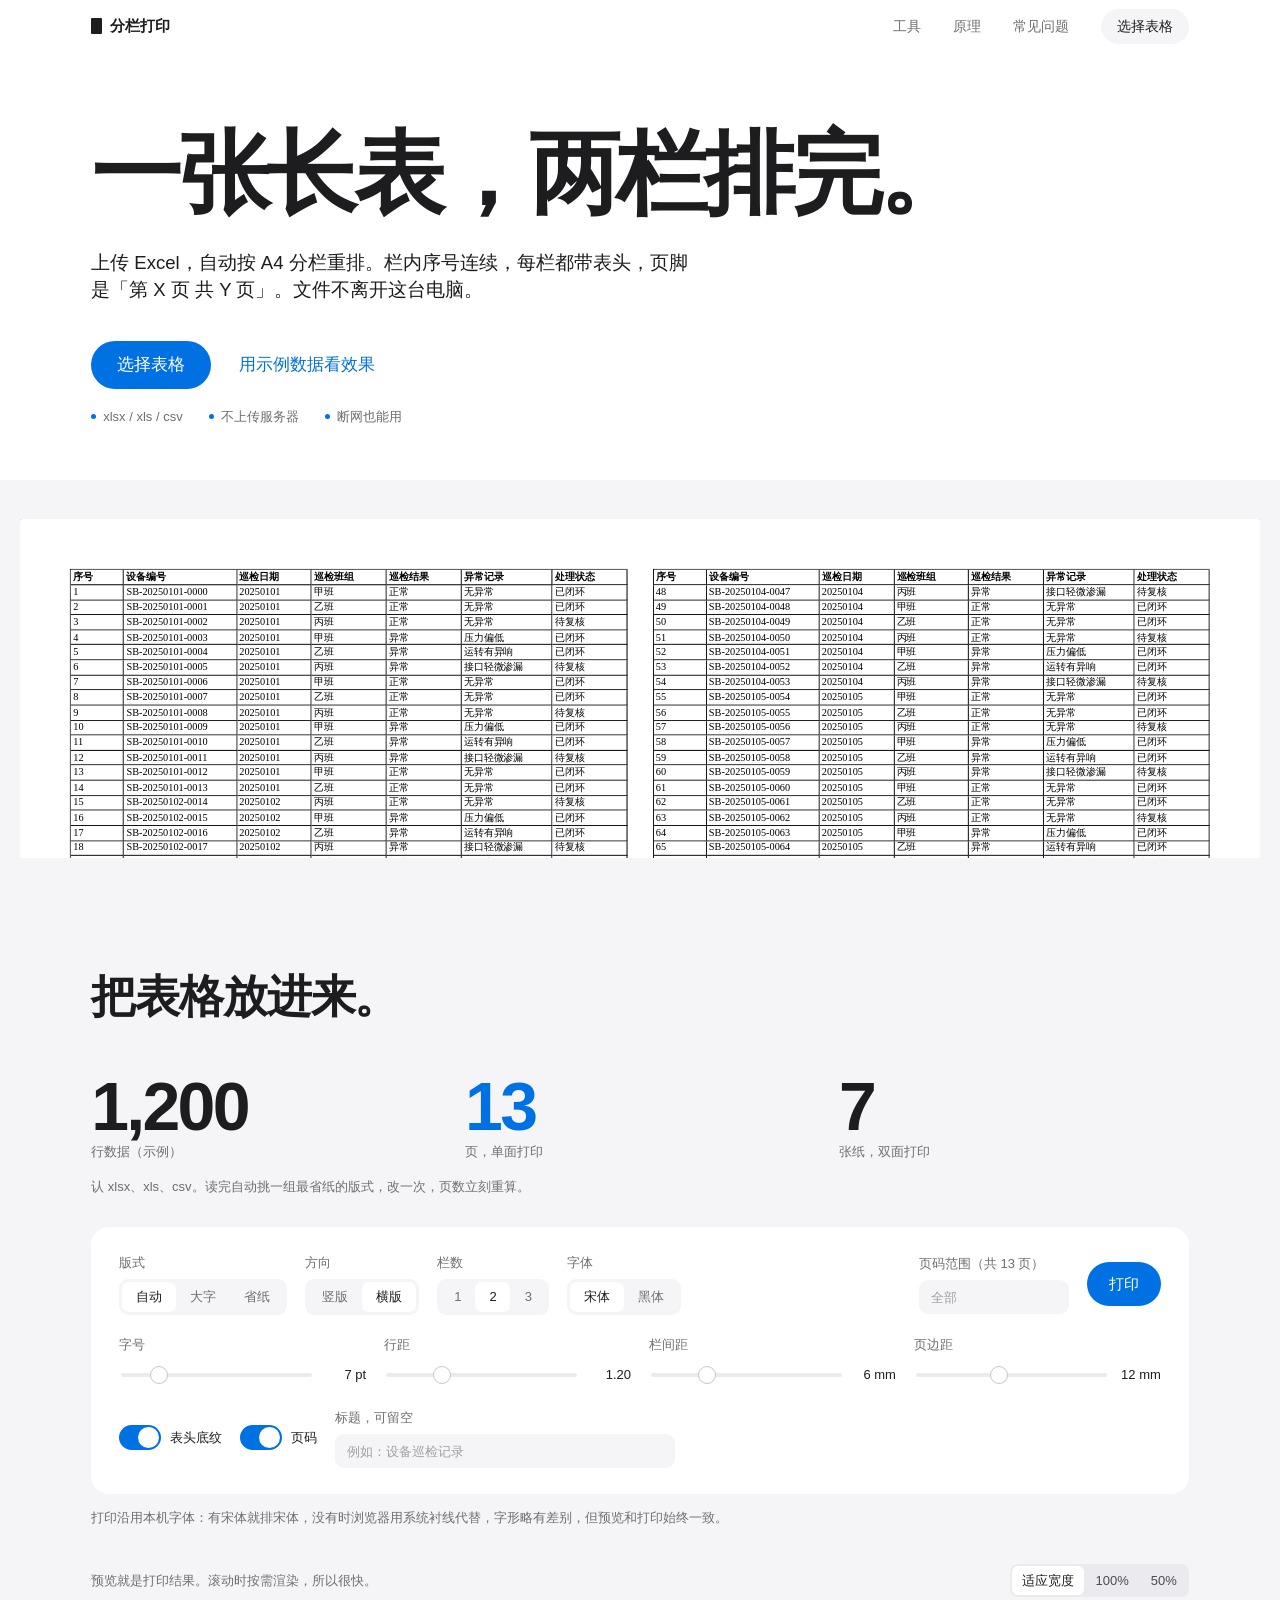
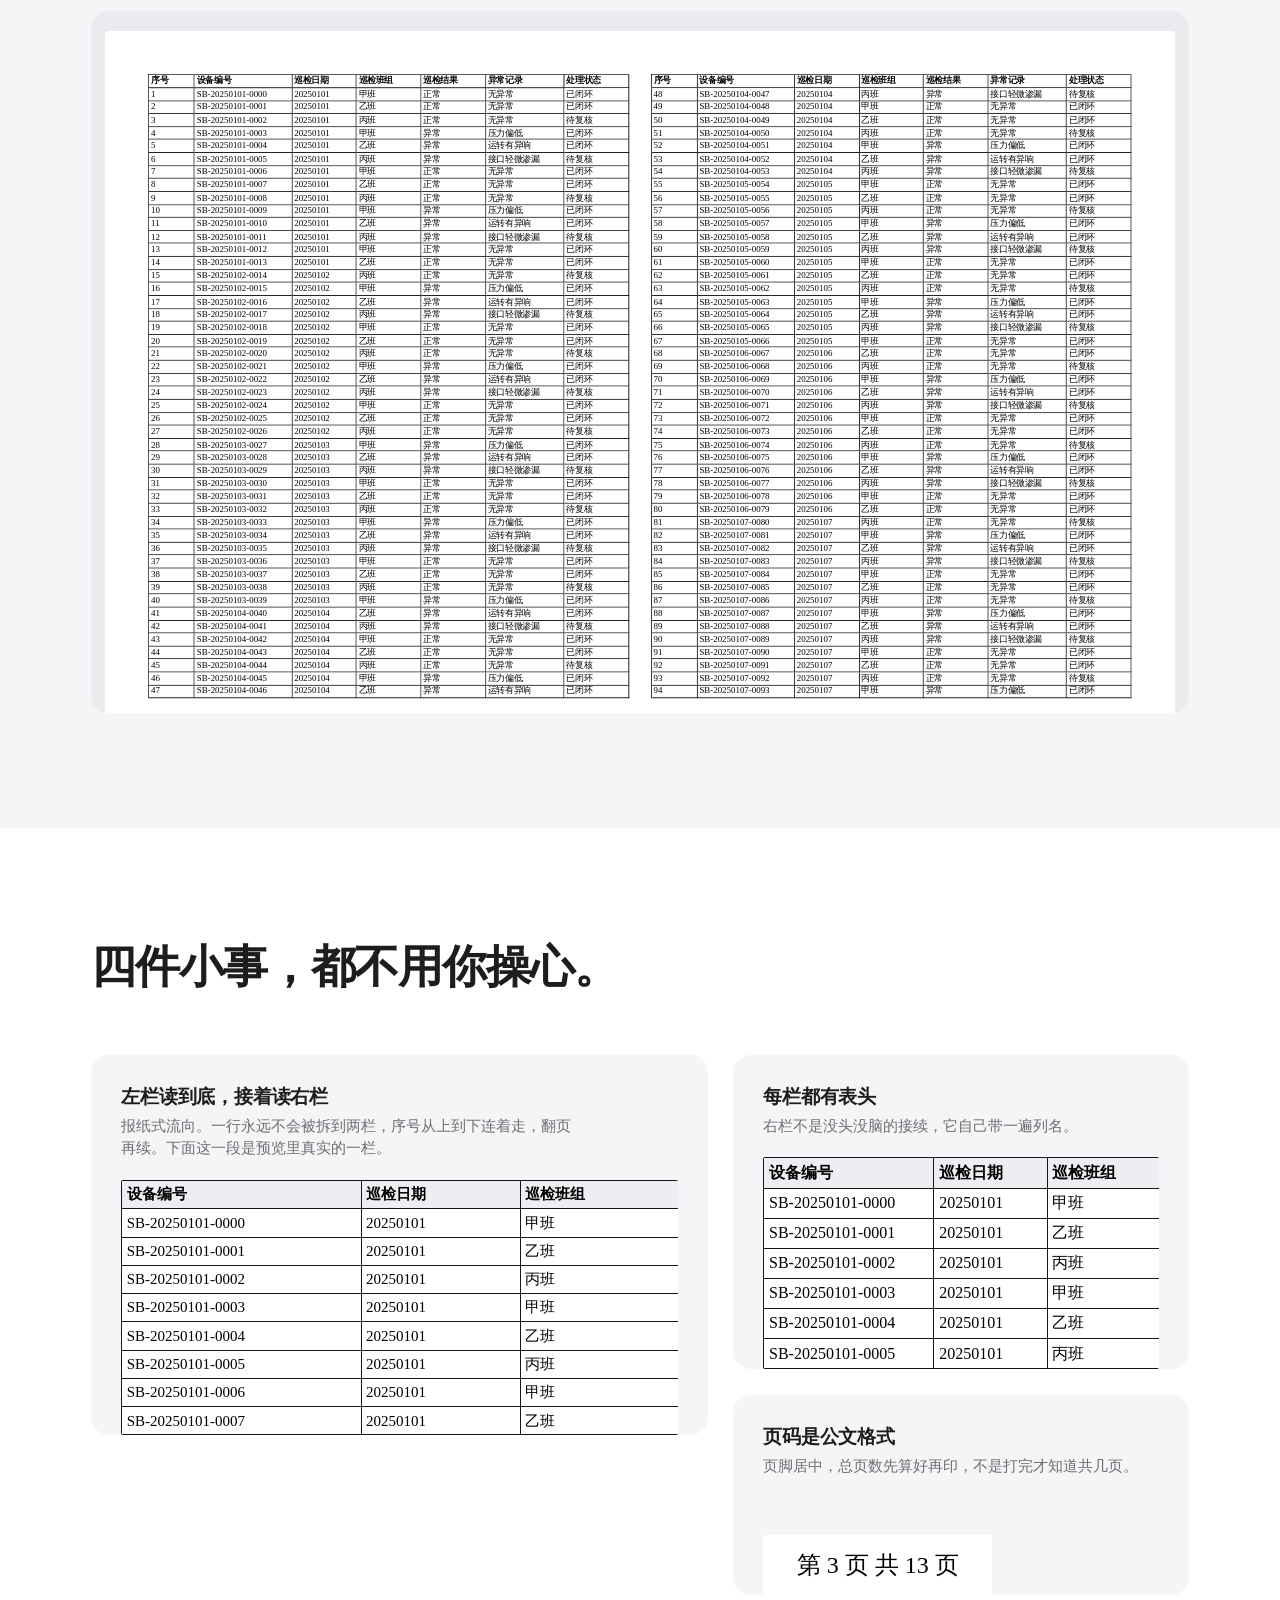
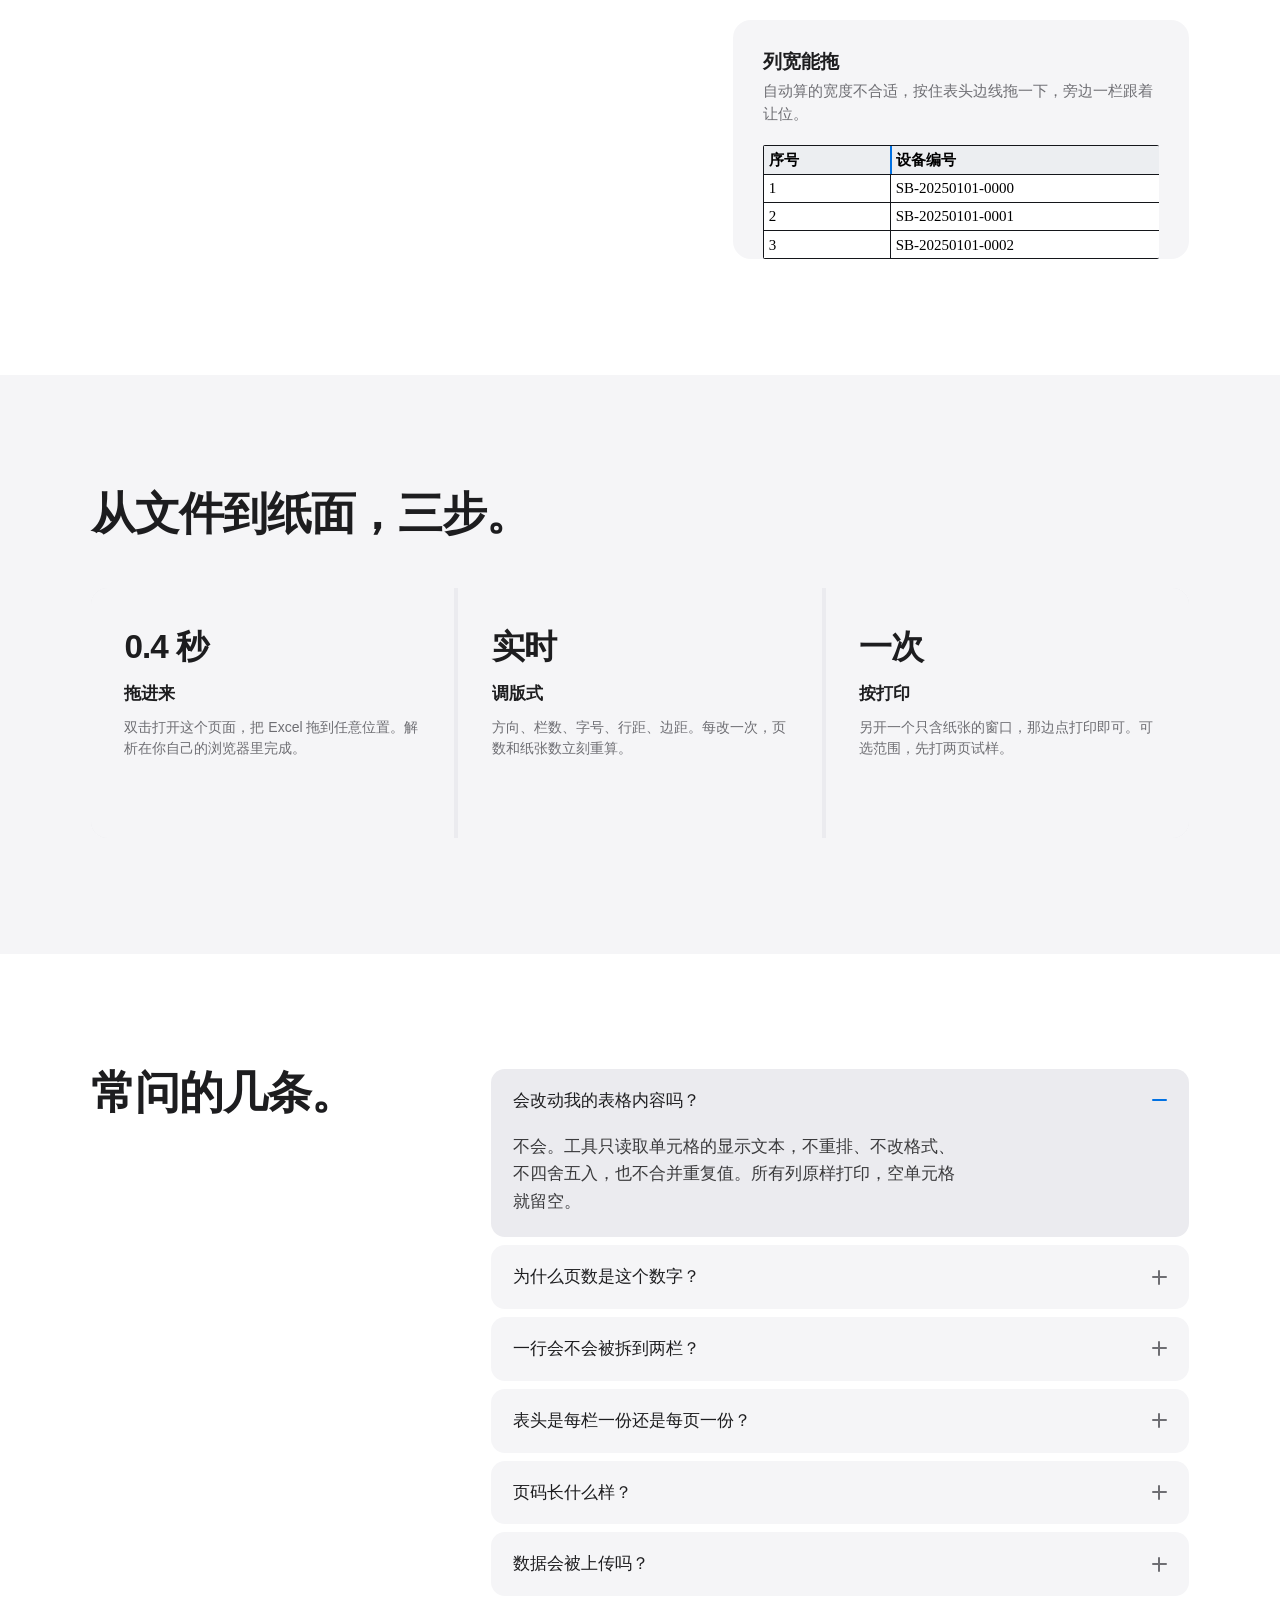
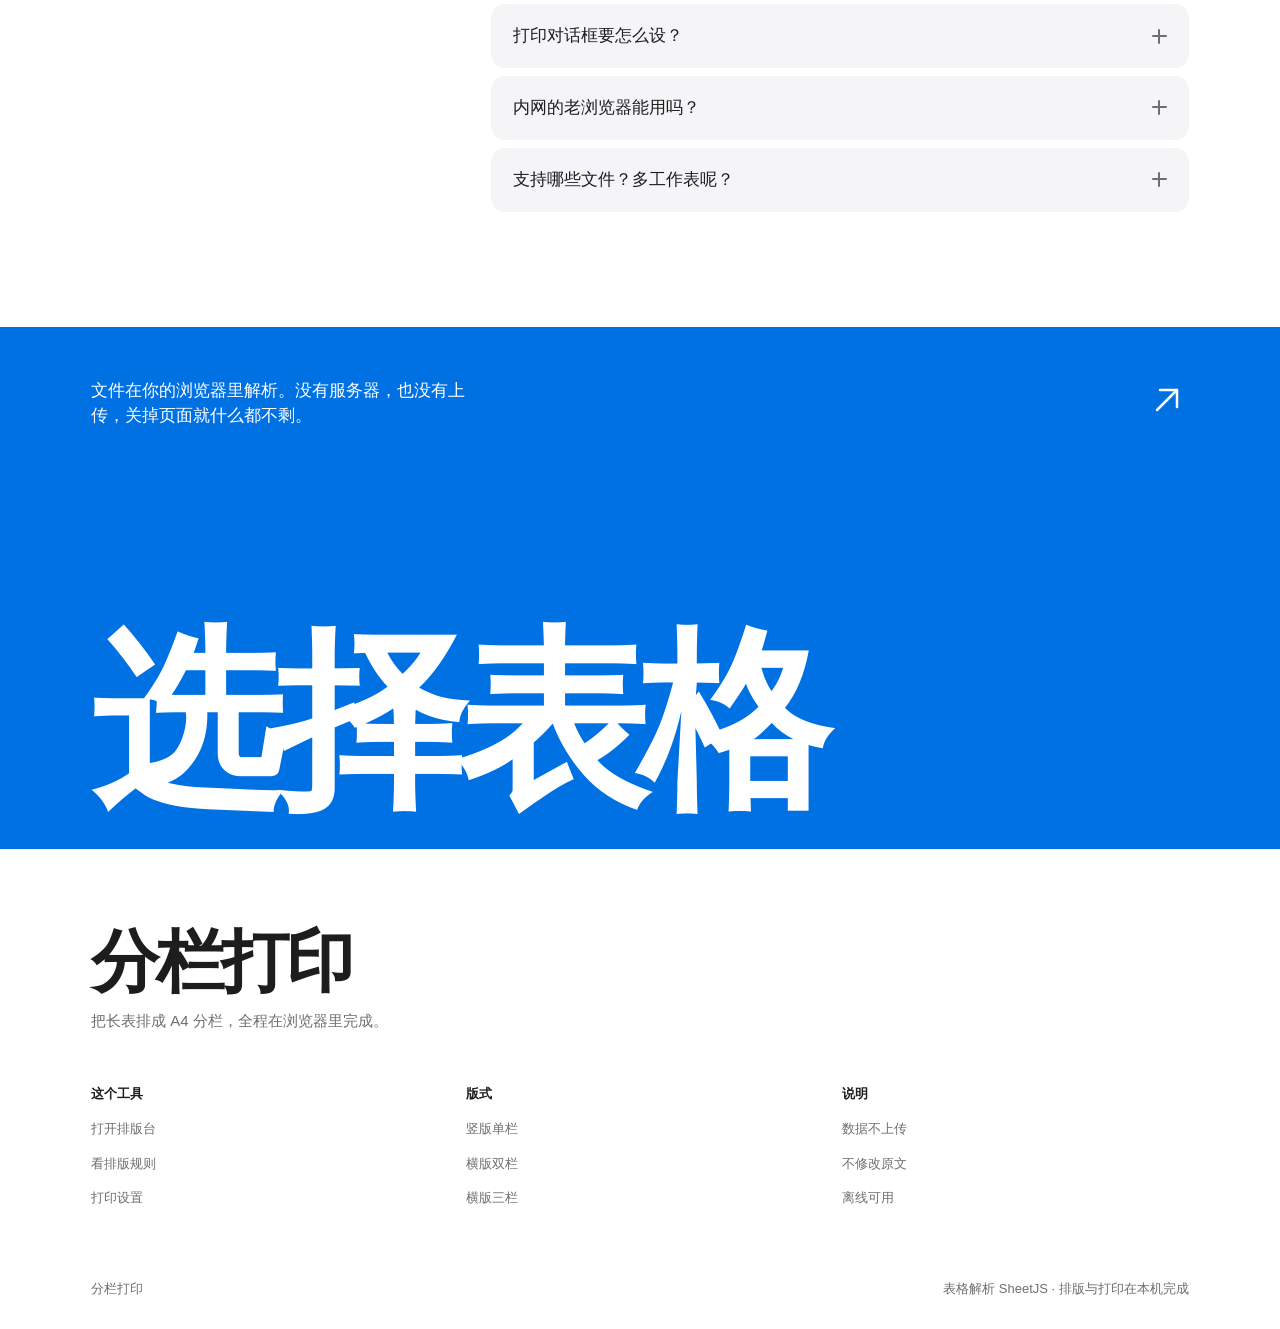
==== index.html @ 9ecef5fd "分栏打印：把超长表格按 A4 分栏重排打印 单文件离线网页工具，双击即用，数据不出本机。  - 上传 xlsx / xls / csv，自动按 A4 分栏重排，页数通常砍掉一半 - 栏内序号连续，每栏" ====
<!doctype html>
<html lang="zh-CN">
<head>
<meta charset="utf-8">
<meta name="viewport" content="width=device-width, initial-scale=1">
<title>分栏打印｜把长表排成 A4 分栏</title>
<meta name="description" content="上传 Excel，自动按 A4 分栏重排。栏内序号连续，每栏都带表头，页脚是公文页码。文件不上传。">
<style>
/* ============================================================
   分栏打印 · 样式系统
   兼容下限：Chrome 83（不使用 flex gap / overflow:clip /
   svh / 容器查询 / content-visibility / :focus-visible / inset）
   ============================================================ */

:root {
  --ground: #ffffff;
  --subtle: #f5f5f7;
  --subtle-2: #ebebef;
  --ink: #1d1d1f;
  --muted: #6e6e73;
  --accent: #0071e3;
  --accent-press: #0062c4;

  --t-display: clamp(42px, 7.1vw, 100px);
  --t-h2: clamp(30px, 3.5vw, 50px);
  --t-h3: clamp(19px, 1.5vw, 21px);
  --t-lead: clamp(17px, 1.45vw, 21px);
  --t-body: 17px;
  --t-small: 13px;

  --pad: clamp(20px, 4vw, 56px);
  --maxw: 1200px;

  --ease: cubic-bezier(.32, .72, 0, 1);
  --ease-out: cubic-bezier(.16, 1, .3, 1);

  --ui-font: "PingFang SC", "Microsoft YaHei", "Hiragino Sans GB", "Segoe UI", -apple-system, sans-serif;
  --sheet-font: "SimSun", "宋体", "Songti SC", serif;

  /* 纸张几何，由脚本写入 */
  --pw: 297mm;
  --ph: 210mm;
  --m: 8mm;
  --gut: 6mm;
  --colw: 137mm;
  --R: 0.26mm;
  --pv: 0.3mm;
  --px: 0.6mm;
  --lhmm: 3.1mm;
  --gt: 1fr;
  --ls: 0em;
  --titleh: 0mm;
  --titlesz: 11pt;
  --titlelh: 4mm;
  --flowh: 180mm;
  --footh: 8mm;
  --footsz: 7pt;
  --fontsz: 7pt;
  --sheet-scale: 1;
}

* { box-sizing: border-box; }

html { -webkit-text-size-adjust: 100%; }

body {
  margin: 0;
  background: var(--ground);
  color: var(--ink);
  font-family: var(--ui-font);
  font-size: var(--t-body);
  line-height: 1.5;
  -webkit-font-smoothing: antialiased;
}

h1, h2, h3, p, ul, ol, figure, blockquote { margin: 0; }
ul, ol { padding: 0; list-style: none; }
img { max-width: 100%; display: block; }
button { font: inherit; color: inherit; background: none; border: 0; cursor: pointer; }
a { color: inherit; text-decoration: none; }

::selection { background: var(--accent); color: #fff; }

:focus { outline: 2px solid var(--accent); outline-offset: 3px; border-radius: 4px; }
html.using-mouse *:focus { outline: none; }

.wrap {
  width: 100%;
  max-width: var(--maxw);
  margin: 0 auto;
  padding: 0 var(--pad);
}

/* ---------- 导航 ---------- */

.nav {
  position: relative;
  z-index: 20;
  height: 52px;
  display: flex;
  align-items: center;
  background: var(--ground);
}

.nav .wrap { display: flex; align-items: center; }
.nav .wrap > * + * { margin-left: 32px; }

.mark {
  font-size: 15px;
  font-weight: 600;
  letter-spacing: -0.01em;
  margin-right: auto;
  display: flex;
  align-items: center;
}

.mark i {
  width: 11px;
  height: 15.5px;
  background: var(--ink);
  border-radius: 1px;
  display: block;
  margin-right: 8px;
  flex: none;
}

.nav a.link {
  font-size: 14px;
  color: var(--muted);
  transition: color 180ms var(--ease);
}

.nav a.link:hover { color: var(--ink); }

.nav .mini-cta {
  font-size: 14px;
  padding: 7px 16px;
  border-radius: 980px;
  background: var(--subtle);
  transition: background 180ms var(--ease), transform 140ms var(--ease);
}

.nav .mini-cta:hover { background: var(--subtle-2); }
.nav .mini-cta:active { transform: scale(.97); }

@media (max-width: 720px) {
  .nav a.link { display: none; }
  .nav .wrap > * + * { margin-left: 16px; }
}

/* ---------- 通用排版块 ---------- */

.h2 {
  font-size: var(--t-h2);
  line-height: 1.06;
  letter-spacing: -0.025em;
  font-weight: 600;
  max-width: 18em;
}

.lead {
  font-size: var(--t-lead);
  line-height: 1.46;
  color: var(--ink);
  max-width: 33em;
}

.note {
  font-size: var(--t-small);
  line-height: 1.5;
  color: var(--muted);
}

.section { padding: clamp(64px, 9vw, 128px) 0; }

/* 入场：只在 JS 可用时隐藏，脚本失效内容照样可见 */
.js .rv { opacity: 0; transform: translateY(20px); }
.js .rv.in {
  opacity: 1;
  transform: none;
  transition: opacity 620ms var(--ease-out), transform 620ms var(--ease-out);
  transition-delay: var(--d, 0ms);
}

/* ---------- 按钮 ---------- */

.btn {
  display: inline-flex;
  align-items: center;
  justify-content: center;
  height: 48px;
  padding: 0 26px;
  border-radius: 980px;
  background: var(--accent);
  color: #fff;
  font-size: 17px;
  font-weight: 500;
  transition: background 180ms var(--ease), transform 140ms var(--ease);
}

.btn:hover { background: var(--accent-press); }
.btn:active { transform: scale(.975); }
.btn[disabled] { opacity: .5; cursor: default; }

.btn-quiet {
  display: inline-flex;
  align-items: center;
  height: 48px;
  padding: 0 6px;
  font-size: 17px;
  color: var(--accent);
  transition: opacity 180ms var(--ease);
}

.btn-quiet:hover { opacity: .7; }

/* ---------- 首屏 ---------- */

.hero {
  padding-top: clamp(40px, 6vw, 76px);
  overflow: hidden;
}

.hero h1 span { display: inline; }

@media (max-width: 600px) {
  .hero h1 span { display: block; }
}

.hero h1 {
  font-size: var(--t-display);
  line-height: 1.02;
  letter-spacing: -0.038em;
  font-weight: 600;
  max-width: 12em;
}

.hero .lead { margin-top: clamp(18px, 2.4vw, 28px); }

.hero-actions {
  margin-top: clamp(26px, 3.2vw, 38px);
  display: flex;
  align-items: center;
  flex-wrap: wrap;
}

.hero-actions > * + * { margin-left: 22px; }

.hero-facts {
  margin-top: 18px;
  display: flex;
  flex-wrap: wrap;
  font-size: var(--t-small);
  color: var(--muted);
}

.hero-facts span { display: inline-flex; align-items: center; }
.hero-facts span + span { margin-left: 26px; }

.hero-facts span::before {
  content: "";
  width: 5px;
  height: 5px;
  border-radius: 50%;
  background: var(--accent);
  display: block;
  margin-right: 7px;
  flex: none;
}

/* 首屏那张纸：放在灰色台面上，被固定高度的窗口裁掉下沿 */
.hero-paper {
  margin-top: clamp(30px, 4.2vw, 54px);
  padding-top: clamp(26px, 3vw, 44px);
  height: clamp(260px, 42vh, 520px);
  background: var(--subtle);
  overflow: hidden;
  display: flex;
  justify-content: center;
  align-items: flex-start;
  pointer-events: none;
}

.hero-paper .sheet { flex: none; border-radius: 3px; }
.hero-frame { overflow: hidden; flex: none; }

/* ---------- 工具区 ---------- */

.tool { background: var(--subtle); }

.tool-head {
  display: flex;
  align-items: flex-end;
  justify-content: space-between;
  flex-wrap: wrap;
}

.stats {
  margin-top: clamp(34px, 4vw, 52px);
  display: grid;
  grid-template-columns: repeat(3, minmax(0, 1fr));
  gap: 24px;
  align-items: end;
}

.stat { display: flex; flex-direction: column; }

.stat b {
  font-size: clamp(38px, 5.4vw, 68px);
  line-height: 1;
  letter-spacing: -0.04em;
  font-weight: 600;
  font-variant-numeric: tabular-nums;
}

.stat.accent b { color: var(--accent); }

.stat span {
  font-size: var(--t-small);
  color: var(--muted);
  margin-top: 2px;
}

.stats-note { margin-top: 16px; max-width: 34em; }

/* 控制面板 */
.panel {
  margin-top: clamp(20px, 2.4vw, 30px);
  background: var(--ground);
  border-radius: 18px;
  padding: clamp(18px, 2vw, 26px) clamp(18px, 2.2vw, 28px) clamp(20px, 2.2vw, 26px);
}

.panel-row {
  display: flex;
  align-items: center;
  flex-wrap: wrap;
}

.panel-row > * + * { margin-left: 18px; }
.panel-row + .panel-row { margin-top: 20px; }
.panel-row > .spacer { margin-left: auto; }

.field {
  display: flex;
  flex-direction: column;
  min-width: 0;
}

.field > * + * { margin-top: 7px; }

.field > label,
.field-label {
  font-size: 13px;
  color: var(--muted);
}

.seg {
  position: relative;
  display: inline-flex;
  background: var(--subtle);
  border-radius: 9px;
  padding: 3px;
  isolation: isolate;
}

.seg button {
  position: relative;
  z-index: 1;
  height: 30px;
  padding: 0 14px;
  font-size: 13px;
  color: var(--muted);
  border-radius: 7px;
  white-space: nowrap;
  transition: color 220ms var(--ease);
}

.seg button[aria-pressed="true"] { color: var(--ink); }

.seg .seg-ind {
  position: absolute;
  z-index: 0;
  top: 3px;
  left: 0;
  height: 30px;
  border-radius: 7px;
  background: var(--ground);
  transform: translateX(var(--x, 0));
  width: var(--w, 0);
  transition: transform 300ms var(--ease), width 300ms var(--ease);
  will-change: transform;
}

/* 滑杆 */
.slider {
  display: grid;
  grid-template-columns: 1fr auto;
  align-items: center;
  gap: 10px;
}

.slider input[type="range"] {
  -webkit-appearance: none;
  appearance: none;
  width: 100%;
  height: 22px;
  background: transparent;
  accent-color: var(--accent);
  cursor: ew-resize;
}

.slider input[type="range"]::-webkit-slider-runnable-track {
  height: 4px;
  border-radius: 2px;
  background: var(--subtle-2);
}

.slider input[type="range"]::-webkit-slider-thumb {
  -webkit-appearance: none;
  width: 18px;
  height: 18px;
  border-radius: 50%;
  background: #fff;
  border: 1px solid #c7c7cc;
  margin-top: -7px;
  transition: transform 140ms var(--ease), border-color 140ms var(--ease);
}

.slider input[type="range"]:hover::-webkit-slider-thumb,
.slider input[type="range"]:focus::-webkit-slider-thumb { border-color: var(--accent); }

.slider output {
  font-size: 13px;
  font-variant-numeric: tabular-nums;
  color: var(--ink);
  min-width: 46px;
  text-align: right;
}

/* 开关 */
.sw {
  display: inline-flex;
  align-items: center;
  cursor: pointer;
  font-size: 13px;
  color: var(--ink);
  user-select: none;
}

.sw input { position: absolute; opacity: 0; width: 0; height: 0; }

.sw i {
  width: 42px;
  height: 25px;
  border-radius: 980px;
  background: var(--subtle-2);
  position: relative;
  transition: background 240ms var(--ease);
  flex: none;
  margin-right: 9px;
}

.sw i::after {
  content: "";
  position: absolute;
  top: 2px;
  left: 2px;
  width: 21px;
  height: 21px;
  border-radius: 50%;
  background: #fff;
  transition: transform 260ms var(--ease);
}

.sw input:checked + i { background: var(--accent); }
.sw input:checked + i::after { transform: translateX(17px); }

.text-in {
  height: 34px;
  padding: 0 12px;
  border: 0;
  border-radius: 9px;
  background: var(--subtle);
  font: inherit;
  font-size: 13px;
  color: var(--ink);
  min-width: 0;
  transition: background 180ms var(--ease);
}

.text-in::placeholder { color: #a1a1a6; }
.text-in:focus { outline: none; background: var(--subtle-2); }

.panel .btn { height: 44px; padding: 0 22px; font-size: 15px; }

/* ---------- 预览台 ---------- */

.stage-head {
  margin-top: clamp(26px, 3vw, 36px);
  display: flex;
  align-items: center;
  flex-wrap: wrap;
}

.stage-head > * + * { margin-left: 16px; }
.stage-head .note { margin-right: auto; }

.zoom { display: inline-flex; background: var(--subtle-2); border-radius: 8px; padding: 2px; }
.zoom button + button { margin-left: 2px; }

.zoom button {
  font-size: 13px;
  padding: 5px 10px;
  border-radius: 6px;
  color: #4b4b4f;
  transition: background 180ms var(--ease), color 180ms var(--ease);
}

.zoom button[aria-pressed="true"] { background: var(--ground); color: var(--ink); }

.pickrow {
  margin-top: 12px;
  display: flex;
  align-items: center;
  flex-wrap: wrap;
}

.pickrow button + button { margin-left: 4px; }

.pickrow button {
  font-size: 13px;
  padding: 6px 14px;
  border-radius: 8px;
  background: var(--subtle-2);
  color: var(--muted);
  transition: background 180ms var(--ease), color 180ms var(--ease);
}

.pickrow button[aria-pressed="true"] { background: var(--ink); color: #fff; }
.pickrow button:hover { color: var(--ink); }
.pickrow button[aria-pressed="true"]:hover { color: #fff; }

/* 虚拟化画布：只渲染可见页 */
.stage {
  position: relative;
  margin-top: 14px;
  background: var(--subtle-2);
  border-radius: 18px;
  max-height: 78vh;
  overflow-y: auto;
  overflow-x: hidden;
  overscroll-behavior: contain;
  -webkit-overflow-scrolling: touch;
}

.stage-inner { position: relative; width: 100%; }

.pagewrap {
  position: absolute;
  left: 0;
  right: 0;
  display: flex;
  justify-content: center;
  align-items: flex-start;
}

.pgbox { position: relative; flex: none; overflow: hidden; }
.pgbox .sheet { position: absolute; left: 0; top: 0; transform-origin: top left; }

@keyframes pageIn { from { opacity: 0; } to { opacity: 1; } }
.pagewrap.fresh .sheet { animation: pageIn 320ms var(--ease-out) both; }

/* ---------- 机制：四块放大的真实片段 ---------- */

.mech { background: var(--ground); }

.mech-grid {
  margin-top: clamp(38px, 5vw, 64px);
  display: grid;
  grid-template-columns: 1.15fr .85fr;
  gap: clamp(16px, 2vw, 26px);
  align-items: start;
}

.tiles { display: grid; gap: clamp(16px, 2vw, 26px); }

.tile {
  position: relative;
  background: var(--subtle);
  border-radius: 18px;
  overflow: hidden;
  padding: clamp(20px, 2.4vw, 30px);
  display: flex;
  flex-direction: column;
  justify-content: space-between;
  min-height: 200px;
}

.tile > * + * { margin-top: 20px; }

.tile h3 {
  font-size: var(--t-h3);
  font-weight: 600;
  letter-spacing: -0.01em;
  line-height: 1.25;
}

.tile p { font-size: 15px; color: var(--muted); margin-top: 6px; max-width: 30em; }

.tile .art {
  align-self: stretch;
  display: flex;
  align-items: flex-start;
  justify-content: flex-start;
  overflow: hidden;
  margin-left: calc(clamp(20px, 2.4vw, 30px) * -1);
  margin-right: calc(clamp(20px, 2.4vw, 30px) * -1);
  margin-bottom: calc(clamp(20px, 2.4vw, 30px) * -1);
  padding-left: clamp(20px, 2.4vw, 30px);
  padding-right: clamp(20px, 2.4vw, 30px);
  min-height: 0;
}

.tile-big .art { padding-bottom: 0; }
.tile .art > .zoomui { width: 100%; }

.zoomui {
  font-family: var(--sheet-font);
  color: #000;
  background: #fff;
  flex: none;
  border-radius: 2px;
  overflow: hidden;
}

.footui {
  font-family: var(--sheet-font);
  background: #fff;
  color: #000;
  text-align: center;
  border-radius: 2px;
  padding: .5em 1.4em;
  white-space: nowrap;
}

/* ---------- 三步 ---------- */

.steps { background: var(--subtle); }

.stepbar {
  margin-top: clamp(34px, 4vw, 52px);
  display: grid;
  grid-template-columns: repeat(3, 1fr);
  gap: 4px;
  background: var(--subtle-2);
  border-radius: 16px;
  overflow: hidden;
}

.step {
  background: var(--subtle);
  padding: clamp(22px, 2.6vw, 34px);
  display: flex;
  flex-direction: column;
  min-height: clamp(180px, 22vw, 250px);
}

.step > * + * { margin-top: 10px; }

.step b { font-size: clamp(15px, 1.3vw, 17px); font-weight: 600; color: var(--ink); }
.step span { font-size: 14px; color: var(--muted); line-height: 1.5; }

.step em {
  font-style: normal;
  font-size: clamp(26px, 2.6vw, 36px);
  letter-spacing: -0.03em;
  font-weight: 600;
  font-variant-numeric: tabular-nums;
}

@media (max-width: 720px) {
  .stepbar { grid-template-columns: 1fr; }
  .step { min-height: 0; }
}

/* ---------- FAQ ---------- */

.faq-grid {
  display: grid;
  grid-template-columns: 4fr 8fr;
  gap: clamp(26px, 4vw, 64px);
  align-items: start;
}

.faq-grid > .h2 { position: sticky; top: 88px; }

.acc { display: flex; flex-direction: column; }
.acc details + details { margin-top: 8px; }

.acc details {
  background: var(--subtle);
  border-radius: 14px;
  overflow: hidden;
  transition: background 260ms var(--ease);
}

.acc details[open] { background: var(--subtle-2); }

.acc summary {
  list-style: none;
  cursor: pointer;
  display: flex;
  align-items: center;
  padding: 20px 22px;
  font-size: 17px;
  font-weight: 500;
  line-height: 1.4;
}

.acc summary::-webkit-details-marker { display: none; }

.acc summary .pm {
  margin-left: auto;
  position: relative;
  width: 15px;
  height: 15px;
  flex: none;
}

.acc summary .pm::before,
.acc summary .pm::after {
  content: "";
  position: absolute;
  background: var(--muted);
  border-radius: 2px;
  transition: transform 300ms var(--ease), background 300ms var(--ease);
}

.acc summary .pm::before { left: 0; right: 0; top: 6px; height: 2px; }
.acc summary .pm::after { top: 0; bottom: 0; left: 6px; width: 2px; }
.acc details[open] summary .pm::after { transform: scaleY(0); }
.acc details[open] summary .pm::before { background: var(--accent); }

.acc .body { padding: 0 22px 22px; font-size: 17px; line-height: 1.62; color: #3a3a3c; max-width: 52ch; }
.acc .body p + p { margin-top: 10px; }

@media (max-width: 900px) {
  .faq-grid { grid-template-columns: 1fr; }
  .faq-grid > .h2 { position: static; }
}

/* ---------- 收尾 ---------- */

.close { padding: 0; }

.close-band {
  display: flex;
  flex-direction: column;
  justify-content: flex-end;
  position: relative;
  background: var(--accent);
  color: #fff;
  min-height: 58vh;
  padding: clamp(28px, 4vw, 56px) 0 clamp(22px, 2.4vw, 34px);
  overflow: hidden;
  transition: background 220ms var(--ease);
}

.close-band:hover { background: var(--accent-press); }

.close-band .topnote {
  display: flex;
  justify-content: space-between;
  align-items: flex-start;
  margin-bottom: auto;
}

.close-band .topnote > * + * { margin-left: 24px; }

.close-band .topnote p { font-size: 17px; line-height: 1.5; max-width: 22em; color: #fff; }

.close-band .arrow {
  width: 44px;
  height: 44px;
  flex: none;
  transition: transform 380ms var(--ease);
}

.close-band:hover .arrow { transform: translate(6px, -6px); }

.close-band .big {
  font-size: clamp(56px, 15vw, 216px);
  line-height: 1;
  letter-spacing: -0.05em;
  font-weight: 600;
  white-space: nowrap;
  display: block;
}

/* ---------- 页脚 ---------- */

.foot-main {
  background: var(--ground);
  padding: clamp(52px, 6vw, 84px) 0 0;
}

.foot-mark {
  font-size: clamp(40px, 6vw, 68px);
  line-height: 1.04;
  letter-spacing: -0.045em;
  font-weight: 600;
  margin-bottom: 14px;
}

.foot-sub {
  font-size: 15px;
  color: var(--muted);
  margin-bottom: clamp(38px, 4vw, 54px);
}

.foot-links {
  display: grid;
  grid-template-columns: repeat(3, minmax(0, 1fr));
  gap: 28px;
  padding-bottom: clamp(38px, 4vw, 56px);
}

.foot-links h4 { font-size: 13px; font-weight: 600; color: var(--ink); margin: 0 0 12px; }

.foot-links ul { display: flex; flex-direction: column; }
.foot-links li + li { margin-top: 9px; }

.foot-links a { font-size: 13px; color: var(--muted); transition: color 180ms var(--ease); }
.foot-links a:hover { color: var(--ink); }

.foot-end {
  display: flex;
  justify-content: space-between;
  flex-wrap: wrap;
  padding: 18px 0 30px;
  font-size: 13px;
  color: var(--muted);
}

.foot-end > * + * { margin-left: 20px; }

/* ---------- 拖放遮罩 ---------- */

.drop-veil {
  position: fixed;
  top: 0;
  right: 0;
  bottom: 0;
  left: 0;
  z-index: 90;
  background: rgba(255,255,255,.86);
  display: none;
  align-items: center;
  justify-content: center;
  font-size: clamp(22px, 3vw, 34px);
  font-weight: 600;
  letter-spacing: -0.02em;
  color: var(--accent);
  pointer-events: none;
}

body.dropping .drop-veil { display: flex; }

/* ---------- 窄屏 ---------- */

@media (max-width: 900px) {
  .mech-grid { grid-template-columns: 1fr; }
  .hero-paper { height: clamp(220px, 34vh, 380px); padding-top: 22px; }
}

@media (max-width: 720px) {
  .stats { gap: 14px; }
  .panel-row > * + * { margin-left: 12px; }
  .field { flex: 1 1 128px; }
  .panel .btn { width: 100%; margin-top: 12px; margin-left: 0; }
  .foot-links { grid-template-columns: 1fr 1fr; }
  .close-band .big { font-size: clamp(54px, 17vw, 120px); }
  .stage { max-height: 62vh; }
}

@media (prefers-reduced-motion: reduce) {
  .js .rv { opacity: 1; transform: none; }
  * { transition-duration: .01ms !important; animation-duration: .01ms !important; }
}

/* ---------- 打印（页面内回退路径） ---------- */

#printRoot { display: none; }

@media print {
  body > * { display: none !important; }
  #printRoot { display: block !important; }
}

</style>
<script>document.documentElement.className = 'js';</script>
</head>
<body>

<div class="drop-veil">松手就排</div>

<header class="nav">
  <div class="wrap">
    <a class="mark" href="#top"><i></i>分栏打印</a>
    <a class="link" href="#tool">工具</a>
    <a class="link" href="#mech">原理</a>
    <a class="link" href="#faq">常见问题</a>
    <button class="mini-cta" type="button" data-pick>选择表格</button>
  </div>
</header>

<main id="top">

  <section class="hero">
    <div class="wrap">
      <h1 class="rv"><span>一张长表，</span><span>两栏排完。</span></h1>
      <p class="lead rv" style="--d:70ms">上传 Excel，自动按 A4 分栏重排。栏内序号连续，每栏都带表头，页脚是「第 X 页 共 Y 页」。文件不离开这台电脑。</p>
      <div class="hero-actions rv" style="--d:140ms">
        <button class="btn" type="button" data-pick>选择表格</button>
        <button class="btn-quiet" type="button" data-sample>用示例数据看效果</button>
      </div>
      <div class="hero-facts rv" style="--d:200ms">
        <span>xlsx / xls / csv</span>
        <span>不上传服务器</span>
        <span>断网也能用</span>
      </div>
    </div>
    <div class="hero-paper" id="heroPaper"></div>
  </section>

  <section class="tool section" id="tool">
    <div class="wrap">
      <div class="tool-head">
        <h2 class="h2 rv">把表格放进来。</h2>
      </div>

      <div class="stats rv" style="--d:110ms">
        <div class="stat"><b id="sRows">0</b><span id="sRowsLabel">行数据</span></div>
        <div class="stat accent"><b id="sPages">0</b><span>页，单面打印</span></div>
        <div class="stat"><b id="sSheets">0</b><span>张纸，双面打印</span></div>
      </div>

      <p class="note stats-note rv" style="--d:130ms">认 xlsx、xls、csv。读完自动挑一组最省纸的版式，改一次，页数立刻重算。</p>

      <div class="panel rv" style="--d:150ms">
        <div class="panel-row">
          <div class="field">
            <span class="field-label">版式</span>
            <div class="seg" data-seg="preset">
              <span class="seg-ind" aria-hidden="true"></span>
              <button type="button" data-v="auto" aria-pressed="true">自动</button>
              <button type="button" data-v="clear">大字</button>
              <button type="button" data-v="tight">省纸</button>
            </div>
          </div>
          <div class="field">
            <span class="field-label">方向</span>
            <div class="seg" data-seg="orient">
              <span class="seg-ind" aria-hidden="true"></span>
              <button type="button" data-v="portrait" aria-pressed="true">竖版</button>
              <button type="button" data-v="landscape" aria-pressed="false">横版</button>
            </div>
          </div>
          <div class="field">
            <span class="field-label">栏数</span>
            <div class="seg" data-seg="cols">
              <span class="seg-ind" aria-hidden="true"></span>
              <button type="button" data-v="1" aria-pressed="false">1</button>
              <button type="button" data-v="2" aria-pressed="true">2</button>
              <button type="button" data-v="3" aria-pressed="false">3</button>
            </div>
          </div>
          <div class="field">
            <span class="field-label">字体</span>
            <div class="seg" data-seg="face">
              <span class="seg-ind" aria-hidden="true"></span>
              <button type="button" data-v="song" aria-pressed="true">宋体</button>
              <button type="button" data-v="hei" aria-pressed="false">黑体</button>
            </div>
          </div>
          <div class="spacer"></div>
          <div class="field" style="width:150px">
            <span class="field-label" id="pRangeLabel">页码范围</span>
            <input class="text-in" id="pRange" type="text" placeholder="全部" inputmode="numeric">
          </div>
          <button class="btn" id="printBtn" type="button">打印</button>
        </div>

        <div class="panel-row">
          <div class="field" style="flex:1 1 150px">
            <span class="field-label">字号</span>
            <div class="slider"><input id="rFont" type="range" min="6" max="12" step="0.5" value="8"><output id="oFont">8 pt</output></div>
          </div>
          <div class="field" style="flex:1 1 150px">
            <span class="field-label">行距</span>
            <div class="slider"><input id="rLh" type="range" min="1.05" max="1.6" step="0.05" value="1.2"><output id="oLh">1.20</output></div>
          </div>
          <div class="field" style="flex:1 1 150px">
            <span class="field-label">栏间距</span>
            <div class="slider"><input id="rGut" type="range" min="3" max="14" step="0.5" value="6"><output id="oGut">6 mm</output></div>
          </div>
          <div class="field" style="flex:1 1 150px">
            <span class="field-label">页边距</span>
            <div class="slider"><input id="rMar" type="range" min="6" max="20" step="0.5" value="12"><output id="oMar">12 mm</output></div>
          </div>
        </div>

        <div class="panel-row mid">
          <label class="sw"><input id="cShade" type="checkbox" checked><i></i>表头底纹</label>
          <label class="sw"><input id="cFoot" type="checkbox" checked><i></i>页码</label>
          <div class="field" style="flex:1 1 240px; max-width:340px">
            <span class="field-label">标题，可留空</span>
            <input class="text-in" id="tTitle" type="text" placeholder="例如：设备巡检记录" maxlength="40">
          </div>
        </div>
      </div>

      <p class="note" style="margin-top:14px">打印沿用本机字体：有宋体就排宋体，没有时浏览器用系统衬线代替，字形略有差别，但预览和打印始终一致。</p>

      <div class="stage-head">
        <p class="note" id="stageNote">预览就是打印结果，缩放只影响屏幕。</p>
        <div class="zoom" data-seg="zoom">
          <span class="seg-ind" aria-hidden="true"></span>
          <button type="button" data-v="fit" aria-pressed="true">适应宽度</button>
          <button type="button" data-v="1" aria-pressed="false">100%</button>
          <button type="button" data-v="0.5" aria-pressed="false">50%</button>
        </div>
      </div>

      <div class="pickrow" id="sheetPick" style="display:none"></div>

      <div class="stage" id="stage"><div class="stage-inner" id="stageInner"></div></div>
    </div>
  </section>

  <section class="section mech" id="mech">
    <div class="wrap">
      <h2 class="h2 rv">四件小事，都不用你操心。</h2>
      <div class="mech-grid">

        <div class="tile tile-big rv">
          <div>
            <h3>左栏读到底，接着读右栏</h3>
            <p>报纸式流向。一行永远不会被拆到两栏，序号从上到下连着走，翻页再续。下面这一段是预览里真实的一栏。</p>
          </div>
          <div class="art" id="tileFlow" data-ui></div>
        </div>

        <div class="tiles">
          <div class="tile rv" style="--d:70ms">
            <div>
              <h3>每栏都有表头</h3>
              <p>右栏不是没头没脑的接续，它自己带一遍列名。</p>
            </div>
            <div class="art" id="tileHead" data-ui></div>
          </div>
          <div class="tile rv" style="--d:130ms">
            <div>
              <h3>页码是公文格式</h3>
              <p>页脚居中，总页数先算好再印，不是打完才知道共几页。</p>
            </div>
            <div class="art" id="tileFoot" data-ui></div>
          </div>
          <div class="tile rv" style="--d:190ms">
            <div>
              <h3>列宽能拖</h3>
              <p>自动算的宽度不合适，按住表头边线拖一下，旁边一栏跟着让位。</p>
            </div>
            <div class="art" id="tileDrag" data-ui></div>
          </div>
        </div>

      </div>
    </div>
  </section>

  <section class="section steps">
    <div class="wrap">
      <h2 class="h2 rv">从文件到纸面，三步。</h2>
      <div class="stepbar rv" style="--d:70ms">
        <div class="step">
          <em>0.4 秒</em>
          <b>拖进来</b>
          <span>双击打开这个页面，把 Excel 拖到任意位置。解析在你自己的浏览器里完成。</span>
        </div>
        <div class="step">
          <em>实时</em>
          <b>调版式</b>
          <span>方向、栏数、字号、行距、边距。每改一次，页数和纸张数立刻重算。</span>
        </div>
        <div class="step">
          <em>一次</em>
          <b>按打印</b>
          <span>另开一个只含纸张的窗口，那边点打印即可。可选范围，先打两页试样。</span>
        </div>
      </div>
    </div>
  </section>

  <section class="section" id="faq">
    <div class="wrap faq-grid">
      <h2 class="h2 rv">常问的几条。</h2>
      <div class="acc rv" style="--d:70ms">

        <details open>
          <summary>会改动我的表格内容吗？<span class="pm" aria-hidden="true"></span></summary>
          <div class="body"><p>不会。工具只读取单元格的显示文本，不重排、不改格式、不四舍五入，也不合并重复值。所有列原样打印，空单元格就留空。</p></div>
        </details>

        <details>
          <summary>为什么页数是这个数字？<span class="pm" aria-hidden="true"></span></summary>
          <div class="body"><p>页数由行高、栏数和可用高度算出来。每一栏能放多少行是确定的：可用高度除以下一行的高度，向下取整。上面的数字就是实际排版结果，不是估算。</p></div>
        </details>

        <details>
          <summary>一行会不会被拆到两栏？<span class="pm" aria-hidden="true"></span></summary>
          <div class="body"><p>不会。行是排版的最小单位，装不下就整行挪到下一栏。所以栏底可能会留一点空白，这个空白换的是一行不被腰斩。</p></div>
        </details>

        <details>
          <summary>表头是每栏一份还是每页一份？<span class="pm" aria-hidden="true"></span></summary>
          <div class="body"><p>每栏都有一份。第二栏、第三栏顶部都会重新列出列名，散页之后单独拿一栏起来也知道是什么。</p></div>
        </details>

        <details>
          <summary>页码长什么样？<span class="pm" aria-hidden="true"></span></summary>
          <div class="body"><p>页脚居中，宋体，格式是「第 3 页 共 81 页」。总页数在排版时就算好了，不依赖打印机。可以在面板里关掉。</p></div>
        </details>

        <details>
          <summary>数据会被上传吗？<span class="pm" aria-hidden="true"></span></summary>
          <div class="body"><p>不会。这个页面是一个离线文件，Excel 在你的浏览器里解析，没有服务器，也没有任何网络请求。断网、拔网线都一样能用。</p></div>
        </details>

        <details>
          <summary>打印对话框要怎么设？<span class="pm" aria-hidden="true"></span></summary>
          <div class="body"><p>点「打印」会单独开一个只包含纸张的窗口，那个窗口里再点一次打印，浏览器对话框就会出来。边距选「无」，缩放保持 100%，把「页眉和页脚」的勾去掉。纸张选 A4，方向和面板里的设置保持一致。版式已经按 A4 精确排版，浏览器不要再缩放。</p><p>只要前几页试样，在「页码范围」里填 1-10 即可。</p></div>
        </details>

        <details>
          <summary>内网的老浏览器能用吗？<span class="pm" aria-hidden="true"></span></summary>
          <div class="body"><p>可以。整个页面按 Chrome 83 内核写，不使用更新的 CSS 特性和脚本语法，麒麟、统信、奇安信这类内网浏览器都能跑。数据全程在本机，不依赖任何网络。</p></div>
        </details>

        <details>
          <summary>支持哪些文件？多工作表呢？<span class="pm" aria-hidden="true"></span></summary>
          <div class="body"><p>支持 xlsx、xls、csv。一个文件里有多个工作表时，会列出来让你挑一个，不会一次全铺开。</p></div>
        </details>

      </div>
    </div>
  </section>

  <section class="close">
    <a class="close-band" href="#tool" data-pick>
      <div class="wrap topnote">
        <p>文件在你的浏览器里解析。没有服务器，也没有上传，关掉页面就什么都不剩。</p>
        <svg class="arrow" viewBox="0 0 44 44" fill="none" aria-hidden="true">
          <path d="M12 32L32 12" stroke="currentColor" stroke-width="2.5" stroke-linecap="round"/>
          <path d="M15 12h17v17" stroke="currentColor" stroke-width="2.5" stroke-linecap="round" stroke-linejoin="round"/>
        </svg>
      </div>
      <span class="wrap big">选择表格</span>
    </a>
  </section>

</main>

<footer class="foot-main">
  <div class="wrap">
    <p class="foot-mark">分栏打印</p>
    <p class="foot-sub">把长表排成 A4 分栏，全程在浏览器里完成。</p>
    <div class="foot-links">
      <div>
        <h4>这个工具</h4>
        <ul>
          <li><a href="#tool">打开排版台</a></li>
          <li><a href="#mech">看排版规则</a></li>
          <li><a href="#faq">打印设置</a></li>
        </ul>
      </div>
      <div>
        <h4>版式</h4>
        <ul>
          <li><a href="#tool">竖版单栏</a></li>
          <li><a href="#tool">横版双栏</a></li>
          <li><a href="#tool">横版三栏</a></li>
        </ul>
      </div>
      <div>
        <h4>说明</h4>
        <ul>
          <li><a href="#faq">数据不上传</a></li>
          <li><a href="#faq">不修改原文</a></li>
          <li><a href="#faq">离线可用</a></li>
        </ul>
      </div>
    </div>
    <div class="foot-end">
      <span>分栏打印</span>
      <span>表格解析 SheetJS · 排版与打印在本机完成</span>
    </div>
  </div>
</footer>

<div id="printRoot" aria-hidden="true"></div>

<input id="file" type="file" accept=".xlsx,.xls,.csv" hidden>

<script>
/*! xlsx.js (C) 2013-present SheetJS -- http://sheetjs.com */
var DO_NOT_EXPORT_CODEPAGE=true;var cptable={version:"1.15.0"};cptable[437]=function(){var e="\0\b\t\n\x0B\f\r !\"#$%&'()*+,-./0123456789:;<=>?@ABCDEFGHIJKLMNOPQRSTUVWXYZ[\\]^_`abcdefghijklmnopqrstuvwxyz{|}~ÇüéâäàåçêëèïîìÄÅÉæÆôöòûùÿÖÜ¢£¥₧ƒáíóúñÑªº¿⌐¬½¼¡«»░▒▓│┤╡╢╖╕╣║╗╝╜╛┐└┴┬├─┼╞╟╚╔╩╦╠═╬╧╨╤╥╙╘╒╓╫╪┘┌█▄▌▐▀αßΓπΣσµτΦΘΩδ∞φε∩≡±≥≤⌠⌡÷≈°∙·√ⁿ²■ ",r=[],t={};for(var a=0;a!=e.length;++a){if(e.charCodeAt(a)!==65533)t[e.charAt(a)]=a;r[a]=e.charAt(a)}return{enc:t,dec:r}}();cptable[620]=function(){var e="\0\b\t\n\x0B\f\r !\"#$%&'()*+,-./0123456789:;<=>?@ABCDEFGHIJKLMNOPQRSTUVWXYZ[\\]^_`abcdefghijklmnopqrstuvwxyz{|}~ÇüéâäàąçêëèïîćÄĄĘęłôöĆûùŚÖÜ¢Ł¥śƒŹŻóÓńŃźż¿⌐¬½¼¡«»░▒▓│┤╡╢╖╕╣║╗╝╜╛┐└┴┬├─┼╞╟╚╔╩╦╠═╬╧╨╤╥╙╘╒╓╫╪┘┌█▄▌▐▀αßΓπΣσµτΦΘΩδ∞φε∩≡±≥≤⌠⌡÷≈°∙·√ⁿ²■ ",r=[],t={};for(var a=0;a!=e.length;++a){if(e.charCodeAt(a)!==65533)t[e.charAt(a)]=a;r[a]=e.charAt(a)}return{enc:t,dec:r}}();cptable[737]=function(){var e="\0\b\t\n\x0B\f\r !\"#$%&'()*+,-./0123456789:;<=>?@ABCDEFGHIJKLMNOPQRSTUVWXYZ[\\]^_`abcdefghijklmnopqrstuvwxyz{|}~ΑΒΓΔΕΖΗΘΙΚΛΜΝΞΟΠΡΣΤΥΦΧΨΩαβγδεζηθικλμνξοπρσςτυφχψ░▒▓│┤╡╢╖╕╣║╗╝╜╛┐└┴┬├─┼╞╟╚╔╩╦╠═╬╧╨╤╥╙╘╒╓╫╪┘┌█▄▌▐▀ωάέήϊίόύϋώΆΈΉΊΌΎΏ±≥≤ΪΫ÷≈°∙·√ⁿ²■ ",r=[],t={};for(var a=0;a!=e.length;++a){if(e.charCodeAt(a)!==65533)t[e.charAt(a)]=a;r[a]=e.charAt(a)}return{enc:t,dec:r}}();cptable[850]=function(){var e="\0\b\t\n\x0B\f\r !\"#$%&'()*+,-./0123456789:;<=>?@ABCDEFGHIJKLMNOPQRSTUVWXYZ[\\]^_`abcdefghijklmnopqrstuvwxyz{|}~ÇüéâäàåçêëèïîìÄÅÉæÆôöòûùÿÖÜø£Ø×ƒáíóúñÑªº¿®¬½¼¡«»░▒▓│┤ÁÂÀ©╣║╗╝¢¥┐└┴┬├─┼ãÃ╚╔╩╦╠═╬¤ðÐÊËÈıÍÎÏ┘┌█▄¦Ì▀ÓßÔÒõÕµþÞÚÛÙýÝ¯´­±‗¾¶§÷¸°¨·¹³²■ ",r=[],t={};for(var a=0;a!=e.length;++a){if(e.charCodeAt(a)!==65533)t[e.charAt(a)]=a;r[a]=e.charAt(a)}return{enc:t,dec:r}}();cptable[852]=function(){var e="\0\b\t\n\x0B\f\r !\"#$%&'()*+,-./0123456789:;<=>?@ABCDEFGHIJKLMNOPQRSTUVWXYZ[\\]^_`abcdefghijklmnopqrstuvwxyz{|}~ÇüéâäůćçłëŐőîŹÄĆÉĹĺôöĽľŚśÖÜŤťŁ×čáíóúĄąŽžĘę¬źČş«»░▒▓│┤ÁÂĚŞ╣║╗╝Żż┐└┴┬├─┼Ăă╚╔╩╦╠═╬¤đĐĎËďŇÍÎě┘┌█▄ŢŮ▀ÓßÔŃńňŠšŔÚŕŰýÝţ´­˝˛ˇ˘§÷¸°¨˙űŘř■ ",r=[],t={};for(var a=0;a!=e.length;++a){if(e.charCodeAt(a)!==65533)t[e.charAt(a)]=a;r[a]=e.charAt(a)}return{enc:t,dec:r}}();cptable[857]=function(){var e="\0\b\t\n\x0B\f\r !\"#$%&'()*+,-./0123456789:;<=>?@ABCDEFGHIJKLMNOPQRSTUVWXYZ[\\]^_`abcdefghijklmnopqrstuvwxyz{|}~ÇüéâäàåçêëèïîıÄÅÉæÆôöòûùİÖÜø£ØŞşáíóúñÑĞğ¿®¬½¼¡«»░▒▓│┤ÁÂÀ©╣║╗╝¢¥┐└┴┬├─┼ãÃ╚╔╩╦╠═╬¤ºªÊËÈ�ÍÎÏ┘┌█▄¦Ì▀ÓßÔÒõÕµ�×ÚÛÙìÿ¯´­±�¾¶§÷¸°¨·¹³²■ ",r=[],t={};for(var a=0;a!=e.length;++a){if(e.charCodeAt(a)!==65533)t[e.charAt(a)]=a;r[a]=e.charAt(a)}return{enc:t,dec:r}}();cptable[861]=function(){var e="\0\b\t\n\x0B\f\r !\"#$%&'()*+,-./0123456789:;<=>?@ABCDEFGHIJKLMNOPQRSTUVWXYZ[\\]^_`abcdefghijklmnopqrstuvwxyz{|}~ÇüéâäàåçêëèÐðÞÄÅÉæÆôöþûÝýÖÜø£Ø₧ƒáíóúÁÍÓÚ¿⌐¬½¼¡«»░▒▓│┤╡╢╖╕╣║╗╝╜╛┐└┴┬├─┼╞╟╚╔╩╦╠═╬╧╨╤╥╙╘╒╓╫╪┘┌█▄▌▐▀αßΓπΣσµτΦΘΩδ∞φε∩≡±≥≤⌠⌡÷≈°∙·√ⁿ²■ ",r=[],t={};for(var a=0;a!=e.length;++a){if(e.charCodeAt(a)!==65533)t[e.charAt(a)]=a;r[a]=e.charAt(a)}return{enc:t,dec:r}}();cptable[865]=function(){var e="\0\b\t\n\x0B\f\r !\"#$%&'()*+,-./0123456789:;<=>?@ABCDEFGHIJKLMNOPQRSTUVWXYZ[\\]^_`abcdefghijklmnopqrstuvwxyz{|}~ÇüéâäàåçêëèïîìÄÅÉæÆôöòûùÿÖÜø£Ø₧ƒáíóúñÑªº¿⌐¬½¼¡«¤░▒▓│┤╡╢╖╕╣║╗╝╜╛┐└┴┬├─┼╞╟╚╔╩╦╠═╬╧╨╤╥╙╘╒╓╫╪┘┌█▄▌▐▀αßΓπΣσµτΦΘΩδ∞φε∩≡±≥≤⌠⌡÷≈°∙·√ⁿ²■ ",r=[],t={};for(var a=0;a!=e.length;++a){if(e.charCodeAt(a)!==65533)t[e.charAt(a)]=a;r[a]=e.charAt(a)}return{enc:t,dec:r}}();cptable[866]=function(){var e="\0\b\t\n\x0B\f\r !\"#$%&'()*+,-./0123456789:;<=>?@ABCDEFGHIJKLMNOPQRSTUVWXYZ[\\]^_`abcdefghijklmnopqrstuvwxyz{|}~АБВГДЕЖЗИЙКЛМНОПРСТУФХЦЧШЩЪЫЬЭЮЯабвгдежзийклмноп░▒▓│┤╡╢╖╕╣║╗╝╜╛┐└┴┬├─┼╞╟╚╔╩╦╠═╬╧╨╤╥╙╘╒╓╫╪┘┌█▄▌▐▀рстуфхцчшщъыьэюяЁёЄєЇїЎў°∙·√№¤■ ",r=[],t={};for(var a=0;a!=e.length;++a){if(e.charCodeAt(a)!==65533)t[e.charAt(a)]=a;r[a]=e.charAt(a)}return{enc:t,dec:r}}();cptable[874]=function(){var e="\0\b\t\n\x0B\f\r !\"#$%&'()*+,-./0123456789:;<=>?@ABCDEFGHIJKLMNOPQRSTUVWXYZ[\\]^_`abcdefghijklmnopqrstuvwxyz{|}~€����…�����������‘’“”•–—�������� กขฃคฅฆงจฉชซฌญฎฏฐฑฒณดตถทธนบปผฝพฟภมยรฤลฦวศษสหฬอฮฯะัาำิีึืฺุู����฿เแโใไๅๆ็่้๊๋์ํ๎๏๐๑๒๓๔๕๖๗๘๙๚๛����",r=[],t={};for(var a=0;a!=e.length;++a){if(e.charCodeAt(a)!==65533)t[e.charAt(a)]=a;r[a]=e.charAt(a)}return{enc:t,dec:r}}();cptable[895]=function(){var e="\0\b\t\n\x0B\f\r !\"#$%&'()*+,-./0123456789:;<=>?@ABCDEFGHIJKLMNOPQRSTUVWXYZ[\\]^_`abcdefghijklmnopqrstuvwxyz{|}~ČüéďäĎŤčěĚĹÍľǪÄÁÉžŽôöÓůÚýÖÜŠĽÝŘťáíóúňŇŮÔšřŕŔ¼§«»░▒▓│┤╡╢╖╕╣║╗╝╜╛┐└┴┬├─┼╞╟╚╔╩╦╠═╬╧╨╤╥╙╘╒╓╫╪┘┌█▄▌▐▀αßΓπΣσµτΦΘΩδ∞φε∩≡±≥≤⌠⌡÷≈°∙·√ⁿ²■ ",r=[],t={};for(var a=0;a!=e.length;++a){if(e.charCodeAt(a)!==65533)t[e.charAt(a)]=a;r[a]=e.charAt(a)}return{enc:t,dec:r}}();cptable[932]=function(){var e=[],r={},t=[],a;t[0]="\0\b\t\n\x0B\f\r !\"#$%&'()*+,-./0123456789:;<=>?@ABCDEFGHIJKLMNOPQRSTUVWXYZ[\\]^_`abcdefghijklmnopqrstuvwxyz{|}~���������������������������������｡｢｣､･ｦｧｨｩｪｫｬｭｮｯｰｱｲｳｴｵｶｷｸｹｺｻｼｽｾｿﾀﾁﾂﾃﾄﾅﾆﾇﾈﾉﾊﾋﾌﾍﾎﾏﾐﾑﾒﾓﾔﾕﾖﾗﾘﾙﾚﾛﾜﾝﾞﾟ��������������������������������".split("");for(a=0;a!=t[0].length;++a)if(t[0][a].charCodeAt(0)!==65533){r[t[0][a]]=0+a;e[0+a]=t[0][a]}t[129]="����������������������������������������������������������������　、。，．・：；？！゛゜´｀¨＾￣＿ヽヾゝゞ〃仝々〆〇ー―‐／＼～∥｜…‥‘’“”（）〔〕［］｛｝〈〉《》「」『』【】＋－±×�÷＝≠＜＞≦≧∞∴♂♀°′″℃￥＄￠￡％＃＆＊＠§☆★○●◎◇◆□■△▲▽▼※〒→←↑↓〓�����������∈∋⊆⊇⊂⊃∪∩��������∧∨￢⇒⇔∀∃�����������∠⊥⌒∂∇≡≒≪≫√∽∝∵∫∬�������Å‰♯♭♪†‡¶����◯���".split("");for(a=0;a!=t[129].length;++a)if(t[129][a].charCodeAt(0)!==65533){r[t[129][a]]=33024+a;e[33024+a]=t[129][a]}t[130]="�������������������������������������������������������������������������������０１２３４５６７８９�������ＡＢＣＤＥＦＧＨＩＪＫＬＭＮＯＰＱＲＳＴＵＶＷＸＹＺ�������ａｂｃｄｅｆｇｈｉｊｋｌｍｎｏｐｑｒｓｔｕｖｗｘｙｚ����ぁあぃいぅうぇえぉおかがきぎくぐけげこごさざしじすずせぜそぞただちぢっつづてでとどなにぬねのはばぱひびぴふぶぷへべぺほぼぽまみむめもゃやゅゆょよらりるれろゎわゐゑをん��������������".split("");for(a=0;a!=t[130].length;++a)if(t[130][a].charCodeAt(0)!==65533){r[t[130][a]]=33280+a;e[33280+a]=t[130][a]}t[131]="����������������������������������������������������������������ァアィイゥウェエォオカガキギクグケゲコゴサザシジスズセゼソゾタダチヂッツヅテデトドナニヌネノハバパヒビピフブプヘベペホボポマミ�ムメモャヤュユョヨラリルレロヮワヰヱヲンヴヵヶ��������ΑΒΓΔΕΖΗΘΙΚΛΜΝΞΟΠΡΣΤΥΦΧΨΩ��������αβγδεζηθικλμνξοπρστυφχψω�����������������������������������������".split("");for(a=0;a!=t[131].length;++a)if(t[131][a].charCodeAt(0)!==65533){r[t[131][a]]=33536+a;e[33536+a]=t[131][a]}t[132]="����������������������������������������������������������������АБВГДЕЁЖЗИЙКЛМНОПРСТУФХЦЧШЩЪЫЬЭЮЯ���������������абвгдеёжзийклмн�опрстуфхцчшщъыьэюя�������������─│┌┐┘└├┬┤┴┼━┃┏┓┛┗┣┳┫┻╋┠┯┨┷┿┝┰┥┸╂�����������������������������������������������������������������".split("");for(a=0;a!=t[132].length;++a)if(t[132][a].charCodeAt(0)!==65533){r[t[132][a]]=33792+a;e[33792+a]=t[132][a]}t[135]="����������������������������������������������������������������①②③④⑤⑥⑦⑧⑨⑩⑪⑫⑬⑭⑮⑯⑰⑱⑲⑳ⅠⅡⅢⅣⅤⅥⅦⅧⅨⅩ�㍉㌔㌢㍍㌘㌧㌃㌶㍑㍗㌍㌦㌣㌫㍊㌻㎜㎝㎞㎎㎏㏄㎡��������㍻�〝〟№㏍℡㊤㊥㊦㊧㊨㈱㈲㈹㍾㍽㍼≒≡∫∮∑√⊥∠∟⊿∵∩∪���������������������������������������������������������������������������������������������������".split("");for(a=0;a!=t[135].length;++a)if(t[135][a].charCodeAt(0)!==65533){r[t[135][a]]=34560+a;e[34560+a]=t[135][a]}t[136]="���������������������������������������������������������������������������������������������������������������������������������������������������������������亜唖娃阿哀愛挨姶逢葵茜穐悪握渥旭葦芦鯵梓圧斡扱宛姐虻飴絢綾鮎或粟袷安庵按暗案闇鞍杏以伊位依偉囲夷委威尉惟意慰易椅為畏異移維緯胃萎衣謂違遺医井亥域育郁磯一壱溢逸稲茨芋鰯允印咽員因姻引飲淫胤蔭���".split("");for(a=0;a!=t[136].length;++a)if(t[136][a].charCodeAt(0)!==65533){r[t[136][a]]=34816+a;e[34816+a]=t[136][a]}t[137]="����������������������������������������������������������������院陰隠韻吋右宇烏羽迂雨卯鵜窺丑碓臼渦嘘唄欝蔚鰻姥厩浦瓜閏噂云運雲荏餌叡営嬰影映曳栄永泳洩瑛盈穎頴英衛詠鋭液疫益駅悦謁越閲榎厭円�園堰奄宴延怨掩援沿演炎焔煙燕猿縁艶苑薗遠鉛鴛塩於汚甥凹央奥往応押旺横欧殴王翁襖鴬鴎黄岡沖荻億屋憶臆桶牡乙俺卸恩温穏音下化仮何伽価佳加可嘉夏嫁家寡科暇果架歌河火珂禍禾稼箇花苛茄荷華菓蝦課嘩貨迦過霞蚊俄峨我牙画臥芽蛾賀雅餓駕介会解回塊壊廻快怪悔恢懐戒拐改���".split("");for(a=0;a!=t[137].length;++a)if(t[137][a].charCodeAt(0)!==65533){r[t[137][a]]=35072+a;e[35072+a]=t[137][a]}t[138]="����������������������������������������������������������������魁晦械海灰界皆絵芥蟹開階貝凱劾外咳害崖慨概涯碍蓋街該鎧骸浬馨蛙垣柿蛎鈎劃嚇各廓拡撹格核殻獲確穫覚角赫較郭閣隔革学岳楽額顎掛笠樫�橿梶鰍潟割喝恰括活渇滑葛褐轄且鰹叶椛樺鞄株兜竃蒲釜鎌噛鴨栢茅萱粥刈苅瓦乾侃冠寒刊勘勧巻喚堪姦完官寛干幹患感慣憾換敢柑桓棺款歓汗漢澗潅環甘監看竿管簡緩缶翰肝艦莞観諌貫還鑑間閑関陥韓館舘丸含岸巌玩癌眼岩翫贋雁頑顔願企伎危喜器基奇嬉寄岐希幾忌揮机旗既期棋棄���".split("");for(a=0;a!=t[138].length;++a)if(t[138][a].charCodeAt(0)!==65533){r[t[138][a]]=35328+a;e[35328+a]=t[138][a]}t[139]="����������������������������������������������������������������機帰毅気汽畿祈季稀紀徽規記貴起軌輝飢騎鬼亀偽儀妓宜戯技擬欺犠疑祇義蟻誼議掬菊鞠吉吃喫桔橘詰砧杵黍却客脚虐逆丘久仇休及吸宮弓急救�朽求汲泣灸球究窮笈級糾給旧牛去居巨拒拠挙渠虚許距鋸漁禦魚亨享京供侠僑兇競共凶協匡卿叫喬境峡強彊怯恐恭挟教橋況狂狭矯胸脅興蕎郷鏡響饗驚仰凝尭暁業局曲極玉桐粁僅勤均巾錦斤欣欽琴禁禽筋緊芹菌衿襟謹近金吟銀九倶句区狗玖矩苦躯駆駈駒具愚虞喰空偶寓遇隅串櫛釧屑屈���".split("");for(a=0;a!=t[139].length;++a)if(t[139][a].charCodeAt(0)!==65533){r[t[139][a]]=35584+a;e[35584+a]=t[139][a]}t[140]="����������������������������������������������������������������掘窟沓靴轡窪熊隈粂栗繰桑鍬勲君薫訓群軍郡卦袈祁係傾刑兄啓圭珪型契形径恵慶慧憩掲携敬景桂渓畦稽系経継繋罫茎荊蛍計詣警軽頚鶏芸迎鯨�劇戟撃激隙桁傑欠決潔穴結血訣月件倹倦健兼券剣喧圏堅嫌建憲懸拳捲検権牽犬献研硯絹県肩見謙賢軒遣鍵険顕験鹸元原厳幻弦減源玄現絃舷言諺限乎個古呼固姑孤己庫弧戸故枯湖狐糊袴股胡菰虎誇跨鈷雇顧鼓五互伍午呉吾娯後御悟梧檎瑚碁語誤護醐乞鯉交佼侯候倖光公功効勾厚口向���".split("");for(a=0;a!=t[140].length;++a)if(t[140][a].charCodeAt(0)!==65533){r[t[140][a]]=35840+a;e[35840+a]=t[140][a]}t[141]="����������������������������������������������������������������后喉坑垢好孔孝宏工巧巷幸広庚康弘恒慌抗拘控攻昂晃更杭校梗構江洪浩港溝甲皇硬稿糠紅紘絞綱耕考肯肱腔膏航荒行衡講貢購郊酵鉱砿鋼閤降�項香高鴻剛劫号合壕拷濠豪轟麹克刻告国穀酷鵠黒獄漉腰甑忽惚骨狛込此頃今困坤墾婚恨懇昏昆根梱混痕紺艮魂些佐叉唆嵯左差査沙瑳砂詐鎖裟坐座挫債催再最哉塞妻宰彩才採栽歳済災采犀砕砦祭斎細菜裁載際剤在材罪財冴坂阪堺榊肴咲崎埼碕鷺作削咋搾昨朔柵窄策索錯桜鮭笹匙冊刷���".split("");for(a=0;a!=t[141].length;++a)if(t[141][a].charCodeAt(0)!==65533){r[t[141][a]]=36096+a;e[36096+a]=t[141][a]}t[142]="����������������������������������������������������������������察拶撮擦札殺薩雑皐鯖捌錆鮫皿晒三傘参山惨撒散桟燦珊産算纂蚕讃賛酸餐斬暫残仕仔伺使刺司史嗣四士始姉姿子屍市師志思指支孜斯施旨枝止�死氏獅祉私糸紙紫肢脂至視詞詩試誌諮資賜雌飼歯事似侍児字寺慈持時次滋治爾璽痔磁示而耳自蒔辞汐鹿式識鴫竺軸宍雫七叱執失嫉室悉湿漆疾質実蔀篠偲柴芝屡蕊縞舎写射捨赦斜煮社紗者謝車遮蛇邪借勺尺杓灼爵酌釈錫若寂弱惹主取守手朱殊狩珠種腫趣酒首儒受呪寿授樹綬需囚収周���".split("");for(a=0;a!=t[142].length;++a)if(t[142][a].charCodeAt(0)!==65533){r[t[142][a]]=36352+a;e[36352+a]=t[142][a]}t[143]="����������������������������������������������������������������宗就州修愁拾洲秀秋終繍習臭舟蒐衆襲讐蹴輯週酋酬集醜什住充十従戎柔汁渋獣縦重銃叔夙宿淑祝縮粛塾熟出術述俊峻春瞬竣舜駿准循旬楯殉淳�準潤盾純巡遵醇順処初所暑曙渚庶緒署書薯藷諸助叙女序徐恕鋤除傷償勝匠升召哨商唱嘗奨妾娼宵将小少尚庄床廠彰承抄招掌捷昇昌昭晶松梢樟樵沼消渉湘焼焦照症省硝礁祥称章笑粧紹肖菖蒋蕉衝裳訟証詔詳象賞醤鉦鍾鐘障鞘上丈丞乗冗剰城場壌嬢常情擾条杖浄状畳穣蒸譲醸錠嘱埴飾���".split("");for(a=0;a!=t[143].length;++a)if(t[143][a].charCodeAt(0)!==65533){r[t[143][a]]=36608+a;e[36608+a]=t[143][a]}t[144]="����������������������������������������������������������������拭植殖燭織職色触食蝕辱尻伸信侵唇娠寝審心慎振新晋森榛浸深申疹真神秦紳臣芯薪親診身辛進針震人仁刃塵壬尋甚尽腎訊迅陣靭笥諏須酢図厨�逗吹垂帥推水炊睡粋翠衰遂酔錐錘随瑞髄崇嵩数枢趨雛据杉椙菅頗雀裾澄摺寸世瀬畝是凄制勢姓征性成政整星晴棲栖正清牲生盛精聖声製西誠誓請逝醒青静斉税脆隻席惜戚斥昔析石積籍績脊責赤跡蹟碩切拙接摂折設窃節説雪絶舌蝉仙先千占宣専尖川戦扇撰栓栴泉浅洗染潜煎煽旋穿箭線���".split("");for(a=0;a!=t[144].length;++a)if(t[144][a].charCodeAt(0)!==65533){r[t[144][a]]=36864+a;e[36864+a]=t[144][a]}t[145]="����������������������������������������������������������������繊羨腺舛船薦詮賎践選遷銭銑閃鮮前善漸然全禅繕膳糎噌塑岨措曾曽楚狙疏疎礎祖租粗素組蘇訴阻遡鼠僧創双叢倉喪壮奏爽宋層匝惣想捜掃挿掻�操早曹巣槍槽漕燥争痩相窓糟総綜聡草荘葬蒼藻装走送遭鎗霜騒像増憎臓蔵贈造促側則即息捉束測足速俗属賊族続卒袖其揃存孫尊損村遜他多太汰詑唾堕妥惰打柁舵楕陀駄騨体堆対耐岱帯待怠態戴替泰滞胎腿苔袋貸退逮隊黛鯛代台大第醍題鷹滝瀧卓啄宅托択拓沢濯琢託鐸濁諾茸凧蛸只���".split("");for(a=0;a!=t[145].length;++a)if(t[145][a].charCodeAt(0)!==65533){r[t[145][a]]=37120+a;e[37120+a]=t[145][a]}t[146]="����������������������������������������������������������������叩但達辰奪脱巽竪辿棚谷狸鱈樽誰丹単嘆坦担探旦歎淡湛炭短端箪綻耽胆蛋誕鍛団壇弾断暖檀段男談値知地弛恥智池痴稚置致蜘遅馳築畜竹筑蓄�逐秩窒茶嫡着中仲宙忠抽昼柱注虫衷註酎鋳駐樗瀦猪苧著貯丁兆凋喋寵帖帳庁弔張彫徴懲挑暢朝潮牒町眺聴脹腸蝶調諜超跳銚長頂鳥勅捗直朕沈珍賃鎮陳津墜椎槌追鎚痛通塚栂掴槻佃漬柘辻蔦綴鍔椿潰坪壷嬬紬爪吊釣鶴亭低停偵剃貞呈堤定帝底庭廷弟悌抵挺提梯汀碇禎程締艇訂諦蹄逓���".split("");for(a=0;a!=t[146].length;++a)if(t[146][a].charCodeAt(0)!==65533){r[t[146][a]]=37376+a;e[37376+a]=t[146][a]}t[147]="����������������������������������������������������������������邸鄭釘鼎泥摘擢敵滴的笛適鏑溺哲徹撤轍迭鉄典填天展店添纏甜貼転顛点伝殿澱田電兎吐堵塗妬屠徒斗杜渡登菟賭途都鍍砥砺努度土奴怒倒党冬�凍刀唐塔塘套宕島嶋悼投搭東桃梼棟盗淘湯涛灯燈当痘祷等答筒糖統到董蕩藤討謄豆踏逃透鐙陶頭騰闘働動同堂導憧撞洞瞳童胴萄道銅峠鴇匿得徳涜特督禿篤毒独読栃橡凸突椴届鳶苫寅酉瀞噸屯惇敦沌豚遁頓呑曇鈍奈那内乍凪薙謎灘捺鍋楢馴縄畷南楠軟難汝二尼弐迩匂賑肉虹廿日乳入���".split("");for(a=0;a!=t[147].length;++a)if(t[147][a].charCodeAt(0)!==65533){r[t[147][a]]=37632+a;e[37632+a]=t[147][a]}t[148]="����������������������������������������������������������������如尿韮任妊忍認濡禰祢寧葱猫熱年念捻撚燃粘乃廼之埜嚢悩濃納能脳膿農覗蚤巴把播覇杷波派琶破婆罵芭馬俳廃拝排敗杯盃牌背肺輩配倍培媒梅�楳煤狽買売賠陪這蝿秤矧萩伯剥博拍柏泊白箔粕舶薄迫曝漠爆縛莫駁麦函箱硲箸肇筈櫨幡肌畑畠八鉢溌発醗髪伐罰抜筏閥鳩噺塙蛤隼伴判半反叛帆搬斑板氾汎版犯班畔繁般藩販範釆煩頒飯挽晩番盤磐蕃蛮匪卑否妃庇彼悲扉批披斐比泌疲皮碑秘緋罷肥被誹費避非飛樋簸備尾微枇毘琵眉美���".split("");for(a=0;a!=t[148].length;++a)if(t[148][a].charCodeAt(0)!==65533){r[t[148][a]]=37888+a;e[37888+a]=t[148][a]}t[149]="����������������������������������������������������������������鼻柊稗匹疋髭彦膝菱肘弼必畢筆逼桧姫媛紐百謬俵彪標氷漂瓢票表評豹廟描病秒苗錨鋲蒜蛭鰭品彬斌浜瀕貧賓頻敏瓶不付埠夫婦富冨布府怖扶敷�斧普浮父符腐膚芙譜負賦赴阜附侮撫武舞葡蕪部封楓風葺蕗伏副復幅服福腹複覆淵弗払沸仏物鮒分吻噴墳憤扮焚奮粉糞紛雰文聞丙併兵塀幣平弊柄並蔽閉陛米頁僻壁癖碧別瞥蔑箆偏変片篇編辺返遍便勉娩弁鞭保舗鋪圃捕歩甫補輔穂募墓慕戊暮母簿菩倣俸包呆報奉宝峰峯崩庖抱捧放方朋���".split("");for(a=0;a!=t[149].length;++a)if(t[149][a].charCodeAt(0)!==65533){r[t[149][a]]=38144+a;e[38144+a]=t[149][a]}t[150]="����������������������������������������������������������������法泡烹砲縫胞芳萌蓬蜂褒訪豊邦鋒飽鳳鵬乏亡傍剖坊妨帽忘忙房暴望某棒冒紡肪膨謀貌貿鉾防吠頬北僕卜墨撲朴牧睦穆釦勃没殆堀幌奔本翻凡盆�摩磨魔麻埋妹昧枚毎哩槙幕膜枕鮪柾鱒桝亦俣又抹末沫迄侭繭麿万慢満漫蔓味未魅巳箕岬密蜜湊蓑稔脈妙粍民眠務夢無牟矛霧鵡椋婿娘冥名命明盟迷銘鳴姪牝滅免棉綿緬面麺摸模茂妄孟毛猛盲網耗蒙儲木黙目杢勿餅尤戻籾貰問悶紋門匁也冶夜爺耶野弥矢厄役約薬訳躍靖柳薮鑓愉愈油癒���".split("");for(a=0;a!=t[150].length;++a)if(t[150][a].charCodeAt(0)!==65533){r[t[150][a]]=38400+a;e[38400+a]=t[150][a]}t[151]="����������������������������������������������������������������諭輸唯佑優勇友宥幽悠憂揖有柚湧涌猶猷由祐裕誘遊邑郵雄融夕予余与誉輿預傭幼妖容庸揚揺擁曜楊様洋溶熔用窯羊耀葉蓉要謡踊遥陽養慾抑欲�沃浴翌翼淀羅螺裸来莱頼雷洛絡落酪乱卵嵐欄濫藍蘭覧利吏履李梨理璃痢裏裡里離陸律率立葎掠略劉流溜琉留硫粒隆竜龍侶慮旅虜了亮僚両凌寮料梁涼猟療瞭稜糧良諒遼量陵領力緑倫厘林淋燐琳臨輪隣鱗麟瑠塁涙累類令伶例冷励嶺怜玲礼苓鈴隷零霊麗齢暦歴列劣烈裂廉恋憐漣煉簾練聯���".split("");for(a=0;a!=t[151].length;++a)if(t[151][a].charCodeAt(0)!==65533){r[t[151][a]]=38656+a;e[38656+a]=t[151][a]}t[152]="����������������������������������������������������������������蓮連錬呂魯櫓炉賂路露労婁廊弄朗楼榔浪漏牢狼篭老聾蝋郎六麓禄肋録論倭和話歪賄脇惑枠鷲亙亘鰐詫藁蕨椀湾碗腕��������������������������������������������弌丐丕个丱丶丼丿乂乖乘亂亅豫亊舒弍于亞亟亠亢亰亳亶从仍仄仆仂仗仞仭仟价伉佚估佛佝佗佇佶侈侏侘佻佩佰侑佯來侖儘俔俟俎俘俛俑俚俐俤俥倚倨倔倪倥倅伜俶倡倩倬俾俯們倆偃假會偕偐偈做偖偬偸傀傚傅傴傲���".split("");for(a=0;a!=t[152].length;++a)if(t[152][a].charCodeAt(0)!==65533){r[t[152][a]]=38912+a;e[38912+a]=t[152][a]}t[153]="����������������������������������������������������������������僉僊傳僂僖僞僥僭僣僮價僵儉儁儂儖儕儔儚儡儺儷儼儻儿兀兒兌兔兢竸兩兪兮冀冂囘册冉冏冑冓冕冖冤冦冢冩冪冫决冱冲冰况冽凅凉凛几處凩凭�凰凵凾刄刋刔刎刧刪刮刳刹剏剄剋剌剞剔剪剴剩剳剿剽劍劔劒剱劈劑辨辧劬劭劼劵勁勍勗勞勣勦飭勠勳勵勸勹匆匈甸匍匐匏匕匚匣匯匱匳匸區卆卅丗卉卍凖卞卩卮夘卻卷厂厖厠厦厥厮厰厶參簒雙叟曼燮叮叨叭叺吁吽呀听吭吼吮吶吩吝呎咏呵咎呟呱呷呰咒呻咀呶咄咐咆哇咢咸咥咬哄哈咨���".split("");for(a=0;a!=t[153].length;++a)if(t[153][a].charCodeAt(0)!==65533){r[t[153][a]]=39168+a;e[39168+a]=t[153][a]}t[154]="����������������������������������������������������������������咫哂咤咾咼哘哥哦唏唔哽哮哭哺哢唹啀啣啌售啜啅啖啗唸唳啝喙喀咯喊喟啻啾喘喞單啼喃喩喇喨嗚嗅嗟嗄嗜嗤嗔嘔嗷嘖嗾嗽嘛嗹噎噐營嘴嘶嘲嘸�噫噤嘯噬噪嚆嚀嚊嚠嚔嚏嚥嚮嚶嚴囂嚼囁囃囀囈囎囑囓囗囮囹圀囿圄圉圈國圍圓團圖嗇圜圦圷圸坎圻址坏坩埀垈坡坿垉垓垠垳垤垪垰埃埆埔埒埓堊埖埣堋堙堝塲堡塢塋塰毀塒堽塹墅墹墟墫墺壞墻墸墮壅壓壑壗壙壘壥壜壤壟壯壺壹壻壼壽夂夊夐夛梦夥夬夭夲夸夾竒奕奐奎奚奘奢奠奧奬奩���".split("");for(a=0;a!=t[154].length;++a)if(t[154][a].charCodeAt(0)!==65533){r[t[154][a]]=39424+a;e[39424+a]=t[154][a]}t[155]="����������������������������������������������������������������奸妁妝佞侫妣妲姆姨姜妍姙姚娥娟娑娜娉娚婀婬婉娵娶婢婪媚媼媾嫋嫂媽嫣嫗嫦嫩嫖嫺嫻嬌嬋嬖嬲嫐嬪嬶嬾孃孅孀孑孕孚孛孥孩孰孳孵學斈孺宀�它宦宸寃寇寉寔寐寤實寢寞寥寫寰寶寳尅將專對尓尠尢尨尸尹屁屆屎屓屐屏孱屬屮乢屶屹岌岑岔妛岫岻岶岼岷峅岾峇峙峩峽峺峭嶌峪崋崕崗嵜崟崛崑崔崢崚崙崘嵌嵒嵎嵋嵬嵳嵶嶇嶄嶂嶢嶝嶬嶮嶽嶐嶷嶼巉巍巓巒巖巛巫已巵帋帚帙帑帛帶帷幄幃幀幎幗幔幟幢幤幇幵并幺麼广庠廁廂廈廐廏���".split("");for(a=0;a!=t[155].length;++a)if(t[155][a].charCodeAt(0)!==65533){r[t[155][a]]=39680+a;e[39680+a]=t[155][a]}t[156]="����������������������������������������������������������������廖廣廝廚廛廢廡廨廩廬廱廳廰廴廸廾弃弉彝彜弋弑弖弩弭弸彁彈彌彎弯彑彖彗彙彡彭彳彷徃徂彿徊很徑徇從徙徘徠徨徭徼忖忻忤忸忱忝悳忿怡恠�怙怐怩怎怱怛怕怫怦怏怺恚恁恪恷恟恊恆恍恣恃恤恂恬恫恙悁悍惧悃悚悄悛悖悗悒悧悋惡悸惠惓悴忰悽惆悵惘慍愕愆惶惷愀惴惺愃愡惻惱愍愎慇愾愨愧慊愿愼愬愴愽慂慄慳慷慘慙慚慫慴慯慥慱慟慝慓慵憙憖憇憬憔憚憊憑憫憮懌懊應懷懈懃懆憺懋罹懍懦懣懶懺懴懿懽懼懾戀戈戉戍戌戔戛���".split("");for(a=0;a!=t[156].length;++a)if(t[156][a].charCodeAt(0)!==65533){r[t[156][a]]=39936+a;e[39936+a]=t[156][a]}t[157]="����������������������������������������������������������������戞戡截戮戰戲戳扁扎扞扣扛扠扨扼抂抉找抒抓抖拔抃抔拗拑抻拏拿拆擔拈拜拌拊拂拇抛拉挌拮拱挧挂挈拯拵捐挾捍搜捏掖掎掀掫捶掣掏掉掟掵捫�捩掾揩揀揆揣揉插揶揄搖搴搆搓搦搶攝搗搨搏摧摯摶摎攪撕撓撥撩撈撼據擒擅擇撻擘擂擱擧舉擠擡抬擣擯攬擶擴擲擺攀擽攘攜攅攤攣攫攴攵攷收攸畋效敖敕敍敘敞敝敲數斂斃變斛斟斫斷旃旆旁旄旌旒旛旙无旡旱杲昊昃旻杳昵昶昴昜晏晄晉晁晞晝晤晧晨晟晢晰暃暈暎暉暄暘暝曁暹曉暾暼���".split("");for(a=0;a!=t[157].length;++a)if(t[157][a].charCodeAt(0)!==65533){r[t[157][a]]=40192+a;e[40192+a]=t[157][a]}t[158]="����������������������������������������������������������������曄暸曖曚曠昿曦曩曰曵曷朏朖朞朦朧霸朮朿朶杁朸朷杆杞杠杙杣杤枉杰枩杼杪枌枋枦枡枅枷柯枴柬枳柩枸柤柞柝柢柮枹柎柆柧檜栞框栩桀桍栲桎�梳栫桙档桷桿梟梏梭梔條梛梃檮梹桴梵梠梺椏梍桾椁棊椈棘椢椦棡椌棍棔棧棕椶椒椄棗棣椥棹棠棯椨椪椚椣椡棆楹楷楜楸楫楔楾楮椹楴椽楙椰楡楞楝榁楪榲榮槐榿槁槓榾槎寨槊槝榻槃榧樮榑榠榜榕榴槞槨樂樛槿權槹槲槧樅榱樞槭樔槫樊樒櫁樣樓橄樌橲樶橸橇橢橙橦橈樸樢檐檍檠檄檢檣���".split("");for(a=0;a!=t[158].length;++a)if(t[158][a].charCodeAt(0)!==65533){r[t[158][a]]=40448+a;e[40448+a]=t[158][a]}t[159]="����������������������������������������������������������������檗蘗檻櫃櫂檸檳檬櫞櫑櫟檪櫚櫪櫻欅蘖櫺欒欖鬱欟欸欷盜欹飮歇歃歉歐歙歔歛歟歡歸歹歿殀殄殃殍殘殕殞殤殪殫殯殲殱殳殷殼毆毋毓毟毬毫毳毯�麾氈氓气氛氤氣汞汕汢汪沂沍沚沁沛汾汨汳沒沐泄泱泓沽泗泅泝沮沱沾沺泛泯泙泪洟衍洶洫洽洸洙洵洳洒洌浣涓浤浚浹浙涎涕濤涅淹渕渊涵淇淦涸淆淬淞淌淨淒淅淺淙淤淕淪淮渭湮渮渙湲湟渾渣湫渫湶湍渟湃渺湎渤滿渝游溂溪溘滉溷滓溽溯滄溲滔滕溏溥滂溟潁漑灌滬滸滾漿滲漱滯漲滌���".split("");for(a=0;a!=t[159].length;++a)if(t[159][a].charCodeAt(0)!==65533){r[t[159][a]]=40704+a;e[40704+a]=t[159][a]}t[224]="����������������������������������������������������������������漾漓滷澆潺潸澁澀潯潛濳潭澂潼潘澎澑濂潦澳澣澡澤澹濆澪濟濕濬濔濘濱濮濛瀉瀋濺瀑瀁瀏濾瀛瀚潴瀝瀘瀟瀰瀾瀲灑灣炙炒炯烱炬炸炳炮烟烋烝�烙焉烽焜焙煥煕熈煦煢煌煖煬熏燻熄熕熨熬燗熹熾燒燉燔燎燠燬燧燵燼燹燿爍爐爛爨爭爬爰爲爻爼爿牀牆牋牘牴牾犂犁犇犒犖犢犧犹犲狃狆狄狎狒狢狠狡狹狷倏猗猊猜猖猝猴猯猩猥猾獎獏默獗獪獨獰獸獵獻獺珈玳珎玻珀珥珮珞璢琅瑯琥珸琲琺瑕琿瑟瑙瑁瑜瑩瑰瑣瑪瑶瑾璋璞璧瓊瓏瓔珱���".split("");for(a=0;a!=t[224].length;++a)if(t[224][a].charCodeAt(0)!==65533){r[t[224][a]]=57344+a;e[57344+a]=t[224][a]}t[225]="����������������������������������������������������������������瓠瓣瓧瓩瓮瓲瓰瓱瓸瓷甄甃甅甌甎甍甕甓甞甦甬甼畄畍畊畉畛畆畚畩畤畧畫畭畸當疆疇畴疊疉疂疔疚疝疥疣痂疳痃疵疽疸疼疱痍痊痒痙痣痞痾痿�痼瘁痰痺痲痳瘋瘍瘉瘟瘧瘠瘡瘢瘤瘴瘰瘻癇癈癆癜癘癡癢癨癩癪癧癬癰癲癶癸發皀皃皈皋皎皖皓皙皚皰皴皸皹皺盂盍盖盒盞盡盥盧盪蘯盻眈眇眄眩眤眞眥眦眛眷眸睇睚睨睫睛睥睿睾睹瞎瞋瞑瞠瞞瞰瞶瞹瞿瞼瞽瞻矇矍矗矚矜矣矮矼砌砒礦砠礪硅碎硴碆硼碚碌碣碵碪碯磑磆磋磔碾碼磅磊磬���".split("");for(a=0;a!=t[225].length;++a)if(t[225][a].charCodeAt(0)!==65533){r[t[225][a]]=57600+a;e[57600+a]=t[225][a]}t[226]="����������������������������������������������������������������磧磚磽磴礇礒礑礙礬礫祀祠祗祟祚祕祓祺祿禊禝禧齋禪禮禳禹禺秉秕秧秬秡秣稈稍稘稙稠稟禀稱稻稾稷穃穗穉穡穢穩龝穰穹穽窈窗窕窘窖窩竈窰�窶竅竄窿邃竇竊竍竏竕竓站竚竝竡竢竦竭竰笂笏笊笆笳笘笙笞笵笨笶筐筺笄筍笋筌筅筵筥筴筧筰筱筬筮箝箘箟箍箜箚箋箒箏筝箙篋篁篌篏箴篆篝篩簑簔篦篥籠簀簇簓篳篷簗簍篶簣簧簪簟簷簫簽籌籃籔籏籀籐籘籟籤籖籥籬籵粃粐粤粭粢粫粡粨粳粲粱粮粹粽糀糅糂糘糒糜糢鬻糯糲糴糶糺紆���".split("");for(a=0;a!=t[226].length;++a)if(t[226][a].charCodeAt(0)!==65533){r[t[226][a]]=57856+a;e[57856+a]=t[226][a]}t[227]="����������������������������������������������������������������紂紜紕紊絅絋紮紲紿紵絆絳絖絎絲絨絮絏絣經綉絛綏絽綛綺綮綣綵緇綽綫總綢綯緜綸綟綰緘緝緤緞緻緲緡縅縊縣縡縒縱縟縉縋縢繆繦縻縵縹繃縷�縲縺繧繝繖繞繙繚繹繪繩繼繻纃緕繽辮繿纈纉續纒纐纓纔纖纎纛纜缸缺罅罌罍罎罐网罕罔罘罟罠罨罩罧罸羂羆羃羈羇羌羔羞羝羚羣羯羲羹羮羶羸譱翅翆翊翕翔翡翦翩翳翹飜耆耄耋耒耘耙耜耡耨耿耻聊聆聒聘聚聟聢聨聳聲聰聶聹聽聿肄肆肅肛肓肚肭冐肬胛胥胙胝胄胚胖脉胯胱脛脩脣脯腋���".split("");for(a=0;a!=t[227].length;++a)if(t[227][a].charCodeAt(0)!==65533){r[t[227][a]]=58112+a;e[58112+a]=t[227][a]}t[228]="����������������������������������������������������������������隋腆脾腓腑胼腱腮腥腦腴膃膈膊膀膂膠膕膤膣腟膓膩膰膵膾膸膽臀臂膺臉臍臑臙臘臈臚臟臠臧臺臻臾舁舂舅與舊舍舐舖舩舫舸舳艀艙艘艝艚艟艤�艢艨艪艫舮艱艷艸艾芍芒芫芟芻芬苡苣苟苒苴苳苺莓范苻苹苞茆苜茉苙茵茴茖茲茱荀茹荐荅茯茫茗茘莅莚莪莟莢莖茣莎莇莊荼莵荳荵莠莉莨菴萓菫菎菽萃菘萋菁菷萇菠菲萍萢萠莽萸蔆菻葭萪萼蕚蒄葷葫蒭葮蒂葩葆萬葯葹萵蓊葢蒹蒿蒟蓙蓍蒻蓚蓐蓁蓆蓖蒡蔡蓿蓴蔗蔘蔬蔟蔕蔔蓼蕀蕣蕘蕈���".split("");for(a=0;a!=t[228].length;++a)if(t[228][a].charCodeAt(0)!==65533){r[t[228][a]]=58368+a;e[58368+a]=t[228][a]}t[229]="����������������������������������������������������������������蕁蘂蕋蕕薀薤薈薑薊薨蕭薔薛藪薇薜蕷蕾薐藉薺藏薹藐藕藝藥藜藹蘊蘓蘋藾藺蘆蘢蘚蘰蘿虍乕虔號虧虱蚓蚣蚩蚪蚋蚌蚶蚯蛄蛆蚰蛉蠣蚫蛔蛞蛩蛬�蛟蛛蛯蜒蜆蜈蜀蜃蛻蜑蜉蜍蛹蜊蜴蜿蜷蜻蜥蜩蜚蝠蝟蝸蝌蝎蝴蝗蝨蝮蝙蝓蝣蝪蠅螢螟螂螯蟋螽蟀蟐雖螫蟄螳蟇蟆螻蟯蟲蟠蠏蠍蟾蟶蟷蠎蟒蠑蠖蠕蠢蠡蠱蠶蠹蠧蠻衄衂衒衙衞衢衫袁衾袞衵衽袵衲袂袗袒袮袙袢袍袤袰袿袱裃裄裔裘裙裝裹褂裼裴裨裲褄褌褊褓襃褞褥褪褫襁襄褻褶褸襌褝襠襞���".split("");for(a=0;a!=t[229].length;++a)if(t[229][a].charCodeAt(0)!==65533){r[t[229][a]]=58624+a;e[58624+a]=t[229][a]}t[230]="����������������������������������������������������������������襦襤襭襪襯襴襷襾覃覈覊覓覘覡覩覦覬覯覲覺覽覿觀觚觜觝觧觴觸訃訖訐訌訛訝訥訶詁詛詒詆詈詼詭詬詢誅誂誄誨誡誑誥誦誚誣諄諍諂諚諫諳諧�諤諱謔諠諢諷諞諛謌謇謚諡謖謐謗謠謳鞫謦謫謾謨譁譌譏譎證譖譛譚譫譟譬譯譴譽讀讌讎讒讓讖讙讚谺豁谿豈豌豎豐豕豢豬豸豺貂貉貅貊貍貎貔豼貘戝貭貪貽貲貳貮貶賈賁賤賣賚賽賺賻贄贅贊贇贏贍贐齎贓賍贔贖赧赭赱赳趁趙跂趾趺跏跚跖跌跛跋跪跫跟跣跼踈踉跿踝踞踐踟蹂踵踰踴蹊���".split("");for(a=0;a!=t[230].length;++a)if(t[230][a].charCodeAt(0)!==65533){r[t[230][a]]=58880+a;e[58880+a]=t[230][a]}t[231]="����������������������������������������������������������������蹇蹉蹌蹐蹈蹙蹤蹠踪蹣蹕蹶蹲蹼躁躇躅躄躋躊躓躑躔躙躪躡躬躰軆躱躾軅軈軋軛軣軼軻軫軾輊輅輕輒輙輓輜輟輛輌輦輳輻輹轅轂輾轌轉轆轎轗轜�轢轣轤辜辟辣辭辯辷迚迥迢迪迯邇迴逅迹迺逑逕逡逍逞逖逋逧逶逵逹迸遏遐遑遒逎遉逾遖遘遞遨遯遶隨遲邂遽邁邀邊邉邏邨邯邱邵郢郤扈郛鄂鄒鄙鄲鄰酊酖酘酣酥酩酳酲醋醉醂醢醫醯醪醵醴醺釀釁釉釋釐釖釟釡釛釼釵釶鈞釿鈔鈬鈕鈑鉞鉗鉅鉉鉤鉈銕鈿鉋鉐銜銖銓銛鉚鋏銹銷鋩錏鋺鍄錮���".split("");for(a=0;a!=t[231].length;++a)if(t[231][a].charCodeAt(0)!==65533){r[t[231][a]]=59136+a;e[59136+a]=t[231][a]}t[232]="����������������������������������������������������������������錙錢錚錣錺錵錻鍜鍠鍼鍮鍖鎰鎬鎭鎔鎹鏖鏗鏨鏥鏘鏃鏝鏐鏈鏤鐚鐔鐓鐃鐇鐐鐶鐫鐵鐡鐺鑁鑒鑄鑛鑠鑢鑞鑪鈩鑰鑵鑷鑽鑚鑼鑾钁鑿閂閇閊閔閖閘閙�閠閨閧閭閼閻閹閾闊濶闃闍闌闕闔闖關闡闥闢阡阨阮阯陂陌陏陋陷陜陞陝陟陦陲陬隍隘隕隗險隧隱隲隰隴隶隸隹雎雋雉雍襍雜霍雕雹霄霆霈霓霎霑霏霖霙霤霪霰霹霽霾靄靆靈靂靉靜靠靤靦靨勒靫靱靹鞅靼鞁靺鞆鞋鞏鞐鞜鞨鞦鞣鞳鞴韃韆韈韋韜韭齏韲竟韶韵頏頌頸頤頡頷頽顆顏顋顫顯顰���".split("");for(a=0;a!=t[232].length;++a)if(t[232][a].charCodeAt(0)!==65533){r[t[232][a]]=59392+a;e[59392+a]=t[232][a]}t[233]="����������������������������������������������������������������顱顴顳颪颯颱颶飄飃飆飩飫餃餉餒餔餘餡餝餞餤餠餬餮餽餾饂饉饅饐饋饑饒饌饕馗馘馥馭馮馼駟駛駝駘駑駭駮駱駲駻駸騁騏騅駢騙騫騷驅驂驀驃�騾驕驍驛驗驟驢驥驤驩驫驪骭骰骼髀髏髑髓體髞髟髢髣髦髯髫髮髴髱髷髻鬆鬘鬚鬟鬢鬣鬥鬧鬨鬩鬪鬮鬯鬲魄魃魏魍魎魑魘魴鮓鮃鮑鮖鮗鮟鮠鮨鮴鯀鯊鮹鯆鯏鯑鯒鯣鯢鯤鯔鯡鰺鯲鯱鯰鰕鰔鰉鰓鰌鰆鰈鰒鰊鰄鰮鰛鰥鰤鰡鰰鱇鰲鱆鰾鱚鱠鱧鱶鱸鳧鳬鳰鴉鴈鳫鴃鴆鴪鴦鶯鴣鴟鵄鴕鴒鵁鴿鴾鵆鵈���".split("");for(a=0;a!=t[233].length;++a)if(t[233][a].charCodeAt(0)!==65533){r[t[233][a]]=59648+a;e[59648+a]=t[233][a]}t[234]="����������������������������������������������������������������鵝鵞鵤鵑鵐鵙鵲鶉鶇鶫鵯鵺鶚鶤鶩鶲鷄鷁鶻鶸鶺鷆鷏鷂鷙鷓鷸鷦鷭鷯鷽鸚鸛鸞鹵鹹鹽麁麈麋麌麒麕麑麝麥麩麸麪麭靡黌黎黏黐黔黜點黝黠黥黨黯�黴黶黷黹黻黼黽鼇鼈皷鼕鼡鼬鼾齊齒齔齣齟齠齡齦齧齬齪齷齲齶龕龜龠堯槇遙瑤凜熙�������������������������������������������������������������������������������������������".split("");for(a=0;a!=t[234].length;++a)if(t[234][a].charCodeAt(0)!==65533){r[t[234][a]]=59904+a;e[59904+a]=t[234][a]}t[237]="����������������������������������������������������������������纊褜鍈銈蓜俉炻昱棈鋹曻彅丨仡仼伀伃伹佖侒侊侚侔俍偀倢俿倞偆偰偂傔僴僘兊兤冝冾凬刕劜劦勀勛匀匇匤卲厓厲叝﨎咜咊咩哿喆坙坥垬埈埇﨏�塚增墲夋奓奛奝奣妤妺孖寀甯寘寬尞岦岺峵崧嵓﨑嵂嵭嶸嶹巐弡弴彧德忞恝悅悊惞惕愠惲愑愷愰憘戓抦揵摠撝擎敎昀昕昻昉昮昞昤晥晗晙晴晳暙暠暲暿曺朎朗杦枻桒柀栁桄棏﨓楨﨔榘槢樰橫橆橳橾櫢櫤毖氿汜沆汯泚洄涇浯涖涬淏淸淲淼渹湜渧渼溿澈澵濵瀅瀇瀨炅炫焏焄煜煆煇凞燁燾犱���".split("");for(a=0;a!=t[237].length;++a)if(t[237][a].charCodeAt(0)!==65533){r[t[237][a]]=60672+a;e[60672+a]=t[237][a]}t[238]="����������������������������������������������������������������犾猤猪獷玽珉珖珣珒琇珵琦琪琩琮瑢璉璟甁畯皂皜皞皛皦益睆劯砡硎硤硺礰礼神祥禔福禛竑竧靖竫箞精絈絜綷綠緖繒罇羡羽茁荢荿菇菶葈蒴蕓蕙�蕫﨟薰蘒﨡蠇裵訒訷詹誧誾諟諸諶譓譿賰賴贒赶﨣軏﨤逸遧郞都鄕鄧釚釗釞釭釮釤釥鈆鈐鈊鈺鉀鈼鉎鉙鉑鈹鉧銧鉷鉸鋧鋗鋙鋐﨧鋕鋠鋓錥錡鋻﨨錞鋿錝錂鍰鍗鎤鏆鏞鏸鐱鑅鑈閒隆﨩隝隯霳霻靃靍靏靑靕顗顥飯飼餧館馞驎髙髜魵魲鮏鮱鮻鰀鵰鵫鶴鸙黑��ⅰⅱⅲⅳⅴⅵⅶⅷⅸⅹ￢￤＇＂���".split("");for(a=0;a!=t[238].length;++a)if(t[238][a].charCodeAt(0)!==65533){r[t[238][a]]=60928+a;e[60928+a]=t[238][a]}t[250]="����������������������������������������������������������������ⅰⅱⅲⅳⅴⅵⅶⅷⅸⅹⅠⅡⅢⅣⅤⅥⅦⅧⅨⅩ￢￤＇＂㈱№℡∵纊褜鍈銈蓜俉炻昱棈鋹曻彅丨仡仼伀伃伹佖侒侊侚侔俍偀倢俿倞偆偰偂傔僴僘兊�兤冝冾凬刕劜劦勀勛匀匇匤卲厓厲叝﨎咜咊咩哿喆坙坥垬埈埇﨏塚增墲夋奓奛奝奣妤妺孖寀甯寘寬尞岦岺峵崧嵓﨑嵂嵭嶸嶹巐弡弴彧德忞恝悅悊惞惕愠惲愑愷愰憘戓抦揵摠撝擎敎昀昕昻昉昮昞昤晥晗晙晴晳暙暠暲暿曺朎朗杦枻桒柀栁桄棏﨓楨﨔榘槢樰橫橆橳橾櫢櫤毖氿汜沆汯泚洄涇浯���".split("");for(a=0;a!=t[250].length;++a)if(t[250][a].charCodeAt(0)!==65533){r[t[250][a]]=64e3+a;e[64e3+a]=t[250][a]}t[251]="����������������������������������������������������������������涖涬淏淸淲淼渹湜渧渼溿澈澵濵瀅瀇瀨炅炫焏焄煜煆煇凞燁燾犱犾猤猪獷玽珉珖珣珒琇珵琦琪琩琮瑢璉璟甁畯皂皜皞皛皦益睆劯砡硎硤硺礰礼神�祥禔福禛竑竧靖竫箞精絈絜綷綠緖繒罇羡羽茁荢荿菇菶葈蒴蕓蕙蕫﨟薰蘒﨡蠇裵訒訷詹誧誾諟諸諶譓譿賰賴贒赶﨣軏﨤逸遧郞都鄕鄧釚釗釞釭釮釤釥鈆鈐鈊鈺鉀鈼鉎鉙鉑鈹鉧銧鉷鉸鋧鋗鋙鋐﨧鋕鋠鋓錥錡鋻﨨錞鋿錝錂鍰鍗鎤鏆鏞鏸鐱鑅鑈閒隆﨩隝隯霳霻靃靍靏靑靕顗顥飯飼餧館馞驎髙���".split("");for(a=0;a!=t[251].length;++a)if(t[251][a].charCodeAt(0)!==65533){r[t[251][a]]=64256+a;e[64256+a]=t[251][a]}t[252]="����������������������������������������������������������������髜魵魲鮏鮱鮻鰀鵰鵫鶴鸙黑������������������������������������������������������������������������������������������������������������������������������������������������������������������������������������".split("");for(a=0;a!=t[252].length;++a)if(t[252][a].charCodeAt(0)!==65533){r[t[252][a]]=64512+a;e[64512+a]=t[252][a]}return{enc:r,dec:e}}();cptable[936]=function(){var e=[],r={},t=[],a;t[0]="\0\b\t\n\x0B\f\r !\"#$%&'()*+,-./0123456789:;<=>?@ABCDEFGHIJKLMNOPQRSTUVWXYZ[\\]^_`abcdefghijklmnopqrstuvwxyz{|}~€�������������������������������������������������������������������������������������������������������������������������������".split("");for(a=0;a!=t[0].length;++a)if(t[0][a].charCodeAt(0)!==65533){r[t[0][a]]=0+a;e[0+a]=t[0][a]}t[129]="����������������������������������������������������������������丂丄丅丆丏丒丗丟丠両丣並丩丮丯丱丳丵丷丼乀乁乂乄乆乊乑乕乗乚乛乢乣乤乥乧乨乪乫乬乭乮乯乲乴乵乶乷乸乹乺乻乼乽乿亀亁亂亃亄亅亇亊�亐亖亗亙亜亝亞亣亪亯亰亱亴亶亷亸亹亼亽亾仈仌仏仐仒仚仛仜仠仢仦仧仩仭仮仯仱仴仸仹仺仼仾伀伂伃伄伅伆伇伈伋伌伒伓伔伕伖伜伝伡伣伨伩伬伭伮伱伳伵伷伹伻伾伿佀佁佂佄佅佇佈佉佊佋佌佒佔佖佡佢佦佨佪佫佭佮佱佲併佷佸佹佺佽侀侁侂侅來侇侊侌侎侐侒侓侕侖侘侙侚侜侞侟価侢�".split("");for(a=0;a!=t[129].length;++a)if(t[129][a].charCodeAt(0)!==65533){r[t[129][a]]=33024+a;e[33024+a]=t[129][a]}t[130]="����������������������������������������������������������������侤侫侭侰侱侲侳侴侶侷侸侹侺侻侼侽侾俀俁係俆俇俈俉俋俌俍俒俓俔俕俖俙俛俠俢俤俥俧俫俬俰俲俴俵俶俷俹俻俼俽俿倀倁倂倃倄倅倆倇倈倉倊�個倎倐們倓倕倖倗倛倝倞倠倢倣値倧倫倯倰倱倲倳倴倵倶倷倸倹倻倽倿偀偁偂偄偅偆偉偊偋偍偐偑偒偓偔偖偗偘偙偛偝偞偟偠偡偢偣偤偦偧偨偩偪偫偭偮偯偰偱偲偳側偵偸偹偺偼偽傁傂傃傄傆傇傉傊傋傌傎傏傐傑傒傓傔傕傖傗傘備傚傛傜傝傞傟傠傡傢傤傦傪傫傭傮傯傰傱傳傴債傶傷傸傹傼�".split("");for(a=0;a!=t[130].length;++a)if(t[130][a].charCodeAt(0)!==65533){r[t[130][a]]=33280+a;e[33280+a]=t[130][a]}t[131]="����������������������������������������������������������������傽傾傿僀僁僂僃僄僅僆僇僈僉僊僋僌働僎僐僑僒僓僔僕僗僘僙僛僜僝僞僟僠僡僢僣僤僥僨僩僪僫僯僰僱僲僴僶僷僸價僺僼僽僾僿儀儁儂儃億儅儈�儉儊儌儍儎儏儐儑儓儔儕儖儗儘儙儚儛儜儝儞償儠儢儣儤儥儦儧儨儩優儫儬儭儮儯儰儱儲儳儴儵儶儷儸儹儺儻儼儽儾兂兇兊兌兎兏児兒兓兗兘兙兛兝兞兟兠兡兣兤兦內兩兪兯兲兺兾兿冃冄円冇冊冋冎冏冐冑冓冔冘冚冝冞冟冡冣冦冧冨冩冪冭冮冴冸冹冺冾冿凁凂凃凅凈凊凍凎凐凒凓凔凕凖凗�".split("");for(a=0;a!=t[131].length;++a)if(t[131][a].charCodeAt(0)!==65533){r[t[131][a]]=33536+a;e[33536+a]=t[131][a]}t[132]="����������������������������������������������������������������凘凙凚凜凞凟凢凣凥処凧凨凩凪凬凮凱凲凴凷凾刄刅刉刋刌刏刐刓刔刕刜刞刟刡刢刣別刦刧刪刬刯刱刲刴刵刼刾剄剅剆則剈剉剋剎剏剒剓剕剗剘�剙剚剛剝剟剠剢剣剤剦剨剫剬剭剮剰剱剳剴創剶剷剸剹剺剻剼剾劀劃劄劅劆劇劉劊劋劌劍劎劏劑劒劔劕劖劗劘劙劚劜劤劥劦劧劮劯劰労劵劶劷劸効劺劻劼劽勀勁勂勄勅勆勈勊勌勍勎勏勑勓勔動勗務勚勛勜勝勞勠勡勢勣勥勦勧勨勩勪勫勬勭勮勯勱勲勳勴勵勶勷勸勻勼勽匁匂匃匄匇匉匊匋匌匎�".split("");for(a=0;a!=t[132].length;++a)if(t[132][a].charCodeAt(0)!==65533){r[t[132][a]]=33792+a;e[33792+a]=t[132][a]}t[133]="����������������������������������������������������������������匑匒匓匔匘匛匜匞匟匢匤匥匧匨匩匫匬匭匯匰匱匲匳匴匵匶匷匸匼匽區卂卄卆卋卌卍卐協単卙卛卝卥卨卪卬卭卲卶卹卻卼卽卾厀厁厃厇厈厊厎厏�厐厑厒厓厔厖厗厙厛厜厞厠厡厤厧厪厫厬厭厯厰厱厲厳厴厵厷厸厹厺厼厽厾叀參叄叅叆叇収叏叐叒叓叕叚叜叝叞叡叢叧叴叺叾叿吀吂吅吇吋吔吘吙吚吜吢吤吥吪吰吳吶吷吺吽吿呁呂呄呅呇呉呌呍呎呏呑呚呝呞呟呠呡呣呥呧呩呪呫呬呭呮呯呰呴呹呺呾呿咁咃咅咇咈咉咊咍咑咓咗咘咜咞咟咠咡�".split("");for(a=0;a!=t[133].length;++a)if(t[133][a].charCodeAt(0)!==65533){r[t[133][a]]=34048+a;e[34048+a]=t[133][a]}t[134]="����������������������������������������������������������������咢咥咮咰咲咵咶咷咹咺咼咾哃哅哊哋哖哘哛哠員哢哣哤哫哬哯哰哱哴哵哶哷哸哹哻哾唀唂唃唄唅唈唊唋唌唍唎唒唓唕唖唗唘唙唚唜唝唞唟唡唥唦�唨唩唫唭唲唴唵唶唸唹唺唻唽啀啂啅啇啈啋啌啍啎問啑啒啓啔啗啘啙啚啛啝啞啟啠啢啣啨啩啫啯啰啱啲啳啴啹啺啽啿喅喆喌喍喎喐喒喓喕喖喗喚喛喞喠喡喢喣喤喥喦喨喩喪喫喬喭單喯喰喲喴営喸喺喼喿嗀嗁嗂嗃嗆嗇嗈嗊嗋嗎嗏嗐嗕嗗嗘嗙嗚嗛嗞嗠嗢嗧嗩嗭嗮嗰嗱嗴嗶嗸嗹嗺嗻嗼嗿嘂嘃嘄嘅�".split("");for(a=0;a!=t[134].length;++a)if(t[134][a].charCodeAt(0)!==65533){r[t[134][a]]=34304+a;e[34304+a]=t[134][a]}t[135]="����������������������������������������������������������������嘆嘇嘊嘋嘍嘐嘑嘒嘓嘔嘕嘖嘗嘙嘚嘜嘝嘠嘡嘢嘥嘦嘨嘩嘪嘫嘮嘯嘰嘳嘵嘷嘸嘺嘼嘽嘾噀噁噂噃噄噅噆噇噈噉噊噋噏噐噑噒噓噕噖噚噛噝噞噟噠噡�噣噥噦噧噭噮噯噰噲噳噴噵噷噸噹噺噽噾噿嚀嚁嚂嚃嚄嚇嚈嚉嚊嚋嚌嚍嚐嚑嚒嚔嚕嚖嚗嚘嚙嚚嚛嚜嚝嚞嚟嚠嚡嚢嚤嚥嚦嚧嚨嚩嚪嚫嚬嚭嚮嚰嚱嚲嚳嚴嚵嚶嚸嚹嚺嚻嚽嚾嚿囀囁囂囃囄囅囆囇囈囉囋囌囍囎囏囐囑囒囓囕囖囘囙囜団囥囦囧囨囩囪囬囮囯囲図囶囷囸囻囼圀圁圂圅圇國圌圍圎圏圐圑�".split("");for(a=0;a!=t[135].length;++a)if(t[135][a].charCodeAt(0)!==65533){r[t[135][a]]=34560+a;e[34560+a]=t[135][a]}t[136]="����������������������������������������������������������������園圓圔圕圖圗團圙圚圛圝圞圠圡圢圤圥圦圧圫圱圲圴圵圶圷圸圼圽圿坁坃坄坅坆坈坉坋坒坓坔坕坖坘坙坢坣坥坧坬坮坰坱坲坴坵坸坹坺坽坾坿垀�垁垇垈垉垊垍垎垏垐垑垔垕垖垗垘垙垚垜垝垞垟垥垨垪垬垯垰垱垳垵垶垷垹垺垻垼垽垾垿埀埁埄埅埆埇埈埉埊埌埍埐埑埓埖埗埛埜埞埡埢埣埥埦埧埨埩埪埫埬埮埰埱埲埳埵埶執埻埼埾埿堁堃堄堅堈堉堊堌堎堏堐堒堓堔堖堗堘堚堛堜堝堟堢堣堥堦堧堨堩堫堬堭堮堯報堲堳場堶堷堸堹堺堻堼堽�".split("");for(a=0;a!=t[136].length;++a)if(t[136][a].charCodeAt(0)!==65533){r[t[136][a]]=34816+a;e[34816+a]=t[136][a]}t[137]="����������������������������������������������������������������堾堿塀塁塂塃塅塆塇塈塉塊塋塎塏塐塒塓塕塖塗塙塚塛塜塝塟塠塡塢塣塤塦塧塨塩塪塭塮塯塰塱塲塳塴塵塶塷塸塹塺塻塼塽塿墂墄墆墇墈墊墋墌�墍墎墏墐墑墔墕墖増墘墛墜墝墠墡墢墣墤墥墦墧墪墫墬墭墮墯墰墱墲墳墴墵墶墷墸墹墺墻墽墾墿壀壂壃壄壆壇壈壉壊壋壌壍壎壏壐壒壓壔壖壗壘壙壚壛壜壝壞壟壠壡壢壣壥壦壧壨壩壪壭壯壱売壴壵壷壸壺壻壼壽壾壿夀夁夃夅夆夈変夊夋夌夎夐夑夒夓夗夘夛夝夞夠夡夢夣夦夨夬夰夲夳夵夶夻�".split("");for(a=0;a!=t[137].length;++a)if(t[137][a].charCodeAt(0)!==65533){r[t[137][a]]=35072+a;e[35072+a]=t[137][a]}t[138]="����������������������������������������������������������������夽夾夿奀奃奅奆奊奌奍奐奒奓奙奛奜奝奞奟奡奣奤奦奧奨奩奪奫奬奭奮奯奰奱奲奵奷奺奻奼奾奿妀妅妉妋妌妎妏妐妑妔妕妘妚妛妜妝妟妠妡妢妦�妧妬妭妰妱妳妴妵妶妷妸妺妼妽妿姀姁姂姃姄姅姇姈姉姌姍姎姏姕姖姙姛姞姟姠姡姢姤姦姧姩姪姫姭姮姯姰姱姲姳姴姵姶姷姸姺姼姽姾娀娂娊娋娍娎娏娐娒娔娕娖娗娙娚娛娝娞娡娢娤娦娧娨娪娫娬娭娮娯娰娳娵娷娸娹娺娻娽娾娿婁婂婃婄婅婇婈婋婌婍婎婏婐婑婒婓婔婖婗婘婙婛婜婝婞婟婠�".split("");for(a=0;a!=t[138].length;++a)if(t[138][a].charCodeAt(0)!==65533){r[t[138][a]]=35328+a;e[35328+a]=t[138][a]}t[139]="����������������������������������������������������������������婡婣婤婥婦婨婩婫婬婭婮婯婰婱婲婳婸婹婻婼婽婾媀媁媂媃媄媅媆媇媈媉媊媋媌媍媎媏媐媑媓媔媕媖媗媘媙媜媝媞媟媠媡媢媣媤媥媦媧媨媩媫媬�媭媮媯媰媱媴媶媷媹媺媻媼媽媿嫀嫃嫄嫅嫆嫇嫈嫊嫋嫍嫎嫏嫐嫑嫓嫕嫗嫙嫚嫛嫝嫞嫟嫢嫤嫥嫧嫨嫪嫬嫭嫮嫯嫰嫲嫳嫴嫵嫶嫷嫸嫹嫺嫻嫼嫽嫾嫿嬀嬁嬂嬃嬄嬅嬆嬇嬈嬊嬋嬌嬍嬎嬏嬐嬑嬒嬓嬔嬕嬘嬙嬚嬛嬜嬝嬞嬟嬠嬡嬢嬣嬤嬥嬦嬧嬨嬩嬪嬫嬬嬭嬮嬯嬰嬱嬳嬵嬶嬸嬹嬺嬻嬼嬽嬾嬿孁孂孃孄孅孆孇�".split("");for(a=0;a!=t[139].length;++a)if(t[139][a].charCodeAt(0)!==65533){r[t[139][a]]=35584+a;e[35584+a]=t[139][a]}t[140]="����������������������������������������������������������������孈孉孊孋孌孍孎孏孒孖孞孠孡孧孨孫孭孮孯孲孴孶孷學孹孻孼孾孿宂宆宊宍宎宐宑宒宔宖実宧宨宩宬宭宮宯宱宲宷宺宻宼寀寁寃寈寉寊寋寍寎寏�寑寔寕寖寗寘寙寚寛寜寠寢寣實寧審寪寫寬寭寯寱寲寳寴寵寶寷寽対尀専尃尅將專尋尌對導尐尒尓尗尙尛尞尟尠尡尣尦尨尩尪尫尭尮尯尰尲尳尵尶尷屃屄屆屇屌屍屒屓屔屖屗屘屚屛屜屝屟屢層屧屨屩屪屫屬屭屰屲屳屴屵屶屷屸屻屼屽屾岀岃岄岅岆岇岉岊岋岎岏岒岓岕岝岞岟岠岡岤岥岦岧岨�".split("");for(a=0;a!=t[140].length;++a)if(t[140][a].charCodeAt(0)!==65533){r[t[140][a]]=35840+a;e[35840+a]=t[140][a]}t[141]="����������������������������������������������������������������岪岮岯岰岲岴岶岹岺岻岼岾峀峂峃峅峆峇峈峉峊峌峍峎峏峐峑峓峔峕峖峗峘峚峛峜峝峞峟峠峢峣峧峩峫峬峮峯峱峲峳峴峵島峷峸峹峺峼峽峾峿崀�崁崄崅崈崉崊崋崌崍崏崐崑崒崓崕崗崘崙崚崜崝崟崠崡崢崣崥崨崪崫崬崯崰崱崲崳崵崶崷崸崹崺崻崼崿嵀嵁嵂嵃嵄嵅嵆嵈嵉嵍嵎嵏嵐嵑嵒嵓嵔嵕嵖嵗嵙嵚嵜嵞嵟嵠嵡嵢嵣嵤嵥嵦嵧嵨嵪嵭嵮嵰嵱嵲嵳嵵嵶嵷嵸嵹嵺嵻嵼嵽嵾嵿嶀嶁嶃嶄嶅嶆嶇嶈嶉嶊嶋嶌嶍嶎嶏嶐嶑嶒嶓嶔嶕嶖嶗嶘嶚嶛嶜嶞嶟嶠�".split("");for(a=0;a!=t[141].length;++a)if(t[141][a].charCodeAt(0)!==65533){r[t[141][a]]=36096+a;e[36096+a]=t[141][a]}t[142]="����������������������������������������������������������������嶡嶢嶣嶤嶥嶦嶧嶨嶩嶪嶫嶬嶭嶮嶯嶰嶱嶲嶳嶴嶵嶶嶸嶹嶺嶻嶼嶽嶾嶿巀巁巂巃巄巆巇巈巉巊巋巌巎巏巐巑巒巓巔巕巖巗巘巙巚巜巟巠巣巤巪巬巭�巰巵巶巸巹巺巻巼巿帀帄帇帉帊帋帍帎帒帓帗帞帟帠帡帢帣帤帥帨帩帪師帬帯帰帲帳帴帵帶帹帺帾帿幀幁幃幆幇幈幉幊幋幍幎幏幐幑幒幓幖幗幘幙幚幜幝幟幠幣幤幥幦幧幨幩幪幫幬幭幮幯幰幱幵幷幹幾庁庂広庅庈庉庌庍庎庒庘庛庝庡庢庣庤庨庩庪庫庬庮庯庰庱庲庴庺庻庼庽庿廀廁廂廃廄廅�".split("");for(a=0;a!=t[142].length;++a)if(t[142][a].charCodeAt(0)!==65533){r[t[142][a]]=36352+a;e[36352+a]=t[142][a]}t[143]="����������������������������������������������������������������廆廇廈廋廌廍廎廏廐廔廕廗廘廙廚廜廝廞廟廠廡廢廣廤廥廦廧廩廫廬廭廮廯廰廱廲廳廵廸廹廻廼廽弅弆弇弉弌弍弎弐弒弔弖弙弚弜弝弞弡弢弣弤�弨弫弬弮弰弲弳弴張弶強弸弻弽弾弿彁彂彃彄彅彆彇彈彉彊彋彌彍彎彏彑彔彙彚彛彜彞彟彠彣彥彧彨彫彮彯彲彴彵彶彸彺彽彾彿徃徆徍徎徏徑従徔徖徚徛徝從徟徠徢徣徤徥徦徧復徫徬徯徰徱徲徳徴徶徸徹徺徻徾徿忀忁忂忇忈忊忋忎忓忔忕忚忛応忞忟忢忣忥忦忨忩忬忯忰忲忳忴忶忷忹忺忼怇�".split("");for(a=0;a!=t[143].length;++a)if(t[143][a].charCodeAt(0)!==65533){r[t[143][a]]=36608+a;e[36608+a]=t[143][a]}t[144]="����������������������������������������������������������������怈怉怋怌怐怑怓怗怘怚怞怟怢怣怤怬怭怮怰怱怲怳怴怶怷怸怹怺怽怾恀恄恅恆恇恈恉恊恌恎恏恑恓恔恖恗恘恛恜恞恟恠恡恥恦恮恱恲恴恵恷恾悀�悁悂悅悆悇悈悊悋悎悏悐悑悓悕悗悘悙悜悞悡悢悤悥悧悩悪悮悰悳悵悶悷悹悺悽悾悿惀惁惂惃惄惇惈惉惌惍惎惏惐惒惓惔惖惗惙惛惞惡惢惣惤惥惪惱惲惵惷惸惻惼惽惾惿愂愃愄愅愇愊愋愌愐愑愒愓愔愖愗愘愙愛愜愝愞愡愢愥愨愩愪愬愭愮愯愰愱愲愳愴愵愶愷愸愹愺愻愼愽愾慀慁慂慃慄慅慆�".split("");for(a=0;a!=t[144].length;++a)if(t[144][a].charCodeAt(0)!==65533){r[t[144][a]]=36864+a;e[36864+a]=t[144][a]}t[145]="����������������������������������������������������������������慇慉態慍慏慐慒慓慔慖慗慘慙慚慛慜慞慟慠慡慣慤慥慦慩慪慫慬慭慮慯慱慲慳慴慶慸慹慺慻慼慽慾慿憀憁憂憃憄憅憆憇憈憉憊憌憍憏憐憑憒憓憕�憖憗憘憙憚憛憜憞憟憠憡憢憣憤憥憦憪憫憭憮憯憰憱憲憳憴憵憶憸憹憺憻憼憽憿懀懁懃懄懅懆懇應懌懍懎懏懐懓懕懖懗懘懙懚懛懜懝懞懟懠懡懢懣懤懥懧懨懩懪懫懬懭懮懯懰懱懲懳懴懶懷懸懹懺懻懼懽懾戀戁戂戃戄戅戇戉戓戔戙戜戝戞戠戣戦戧戨戩戫戭戯戰戱戲戵戶戸戹戺戻戼扂扄扅扆扊�".split("");for(a=0;a!=t[145].length;++a)if(t[145][a].charCodeAt(0)!==65533){r[t[145][a]]=37120+a;e[37120+a]=t[145][a]}t[146]="����������������������������������������������������������������扏扐払扖扗扙扚扜扝扞扟扠扡扢扤扥扨扱扲扴扵扷扸扺扻扽抁抂抃抅抆抇抈抋抌抍抎抏抐抔抙抜抝択抣抦抧抩抪抭抮抯抰抲抳抴抶抷抸抺抾拀拁�拃拋拏拑拕拝拞拠拡拤拪拫拰拲拵拸拹拺拻挀挃挄挅挆挊挋挌挍挏挐挒挓挔挕挗挘挙挜挦挧挩挬挭挮挰挱挳挴挵挶挷挸挻挼挾挿捀捁捄捇捈捊捑捒捓捔捖捗捘捙捚捛捜捝捠捤捥捦捨捪捫捬捯捰捲捳捴捵捸捹捼捽捾捿掁掃掄掅掆掋掍掑掓掔掕掗掙掚掛掜掝掞掟採掤掦掫掯掱掲掵掶掹掻掽掿揀�".split("");for(a=0;a!=t[146].length;++a)if(t[146][a].charCodeAt(0)!==65533){r[t[146][a]]=37376+a;e[37376+a]=t[146][a]}t[147]="����������������������������������������������������������������揁揂揃揅揇揈揊揋揌揑揓揔揕揗揘揙揚換揜揝揟揢揤揥揦揧揨揫揬揮揯揰揱揳揵揷揹揺揻揼揾搃搄搆搇搈搉搊損搎搑搒搕搖搗搘搙搚搝搟搢搣搤�搥搧搨搩搫搮搯搰搱搲搳搵搶搷搸搹搻搼搾摀摂摃摉摋摌摍摎摏摐摑摓摕摖摗摙摚摛摜摝摟摠摡摢摣摤摥摦摨摪摫摬摮摯摰摱摲摳摴摵摶摷摻摼摽摾摿撀撁撃撆撈撉撊撋撌撍撎撏撐撓撔撗撘撚撛撜撝撟撠撡撢撣撥撦撧撨撪撫撯撱撲撳撴撶撹撻撽撾撿擁擃擄擆擇擈擉擊擋擌擏擑擓擔擕擖擙據�".split("");for(a=0;a!=t[147].length;++a)if(t[147][a].charCodeAt(0)!==65533){r[t[147][a]]=37632+a;e[37632+a]=t[147][a]}t[148]="����������������������������������������������������������������擛擜擝擟擠擡擣擥擧擨擩擪擫擬擭擮擯擰擱擲擳擴擵擶擷擸擹擺擻擼擽擾擿攁攂攃攄攅攆攇攈攊攋攌攍攎攏攐攑攓攔攕攖攗攙攚攛攜攝攞攟攠攡�攢攣攤攦攧攨攩攪攬攭攰攱攲攳攷攺攼攽敀敁敂敃敄敆敇敊敋敍敎敐敒敓敔敗敘敚敜敟敠敡敤敥敧敨敩敪敭敮敯敱敳敵敶數敹敺敻敼敽敾敿斀斁斂斃斄斅斆斈斉斊斍斎斏斒斔斕斖斘斚斝斞斠斢斣斦斨斪斬斮斱斲斳斴斵斶斷斸斺斻斾斿旀旂旇旈旉旊旍旐旑旓旔旕旘旙旚旛旜旝旞旟旡旣旤旪旫�".split("");for(a=0;a!=t[148].length;++a)if(t[148][a].charCodeAt(0)!==65533){r[t[148][a]]=37888+a;e[37888+a]=t[148][a]}t[149]="����������������������������������������������������������������旲旳旴旵旸旹旻旼旽旾旿昁昄昅昇昈昉昋昍昐昑昒昖昗昘昚昛昜昞昡昢昣昤昦昩昪昫昬昮昰昲昳昷昸昹昺昻昽昿晀時晄晅晆晇晈晉晊晍晎晐晑晘�晙晛晜晝晞晠晢晣晥晧晩晪晫晬晭晱晲晳晵晸晹晻晼晽晿暀暁暃暅暆暈暉暊暋暍暎暏暐暒暓暔暕暘暙暚暛暜暞暟暠暡暢暣暤暥暦暩暪暫暬暭暯暰暱暲暳暵暶暷暸暺暻暼暽暿曀曁曂曃曄曅曆曇曈曉曊曋曌曍曎曏曐曑曒曓曔曕曖曗曘曚曞曟曠曡曢曣曤曥曧曨曪曫曬曭曮曯曱曵曶書曺曻曽朁朂會�".split("");for(a=0;a!=t[149].length;++a)if(t[149][a].charCodeAt(0)!==65533){r[t[149][a]]=38144+a;e[38144+a]=t[149][a]}t[150]="����������������������������������������������������������������朄朅朆朇朌朎朏朑朒朓朖朘朙朚朜朞朠朡朢朣朤朥朧朩朮朰朲朳朶朷朸朹朻朼朾朿杁杄杅杇杊杋杍杒杔杕杗杘杙杚杛杝杢杣杤杦杧杫杬杮東杴杶�杸杹杺杻杽枀枂枃枅枆枈枊枌枍枎枏枑枒枓枔枖枙枛枟枠枡枤枦枩枬枮枱枲枴枹枺枻枼枽枾枿柀柂柅柆柇柈柉柊柋柌柍柎柕柖柗柛柟柡柣柤柦柧柨柪柫柭柮柲柵柶柷柸柹柺査柼柾栁栂栃栄栆栍栐栒栔栕栘栙栚栛栜栞栟栠栢栣栤栥栦栧栨栫栬栭栮栯栰栱栴栵栶栺栻栿桇桋桍桏桒桖桗桘桙桚桛�".split("");for(a=0;a!=t[150].length;++a)if(t[150][a].charCodeAt(0)!==65533){r[t[150][a]]=38400+a;e[38400+a]=t[150][a]}t[151]="����������������������������������������������������������������桜桝桞桟桪桬桭桮桯桰桱桲桳桵桸桹桺桻桼桽桾桿梀梂梄梇梈梉梊梋梌梍梎梐梑梒梔梕梖梘梙梚梛梜條梞梟梠梡梣梤梥梩梪梫梬梮梱梲梴梶梷梸�梹梺梻梼梽梾梿棁棃棄棅棆棇棈棊棌棎棏棐棑棓棔棖棗棙棛棜棝棞棟棡棢棤棥棦棧棨棩棪棫棬棭棯棲棳棴棶棷棸棻棽棾棿椀椂椃椄椆椇椈椉椊椌椏椑椓椔椕椖椗椘椙椚椛検椝椞椡椢椣椥椦椧椨椩椪椫椬椮椯椱椲椳椵椶椷椸椺椻椼椾楀楁楃楄楅楆楇楈楉楊楋楌楍楎楏楐楑楒楓楕楖楘楙楛楜楟�".split("");for(a=0;a!=t[151].length;++a)if(t[151][a].charCodeAt(0)!==65533){r[t[151][a]]=38656+a;e[38656+a]=t[151][a]}t[152]="����������������������������������������������������������������楡楢楤楥楧楨楩楪楬業楯楰楲楳楴極楶楺楻楽楾楿榁榃榅榊榋榌榎榏榐榑榒榓榖榗榙榚榝榞榟榠榡榢榣榤榥榦榩榪榬榮榯榰榲榳榵榶榸榹榺榼榽�榾榿槀槂槃槄槅槆槇槈槉構槍槏槑槒槓槕槖槗様槙槚槜槝槞槡槢槣槤槥槦槧槨槩槪槫槬槮槯槰槱槳槴槵槶槷槸槹槺槻槼槾樀樁樂樃樄樅樆樇樈樉樋樌樍樎樏樐樑樒樓樔樕樖標樚樛樜樝樞樠樢樣樤樥樦樧権樫樬樭樮樰樲樳樴樶樷樸樹樺樻樼樿橀橁橂橃橅橆橈橉橊橋橌橍橎橏橑橒橓橔橕橖橗橚�".split("");for(a=0;a!=t[152].length;++a)if(t[152][a].charCodeAt(0)!==65533){r[t[152][a]]=38912+a;e[38912+a]=t[152][a];
}t[153]="����������������������������������������������������������������橜橝橞機橠橢橣橤橦橧橨橩橪橫橬橭橮橯橰橲橳橴橵橶橷橸橺橻橽橾橿檁檂檃檅檆檇檈檉檊檋檌檍檏檒檓檔檕檖檘檙檚檛檜檝檞檟檡檢檣檤檥檦�檧檨檪檭檮檯檰檱檲檳檴檵檶檷檸檹檺檻檼檽檾檿櫀櫁櫂櫃櫄櫅櫆櫇櫈櫉櫊櫋櫌櫍櫎櫏櫐櫑櫒櫓櫔櫕櫖櫗櫘櫙櫚櫛櫜櫝櫞櫟櫠櫡櫢櫣櫤櫥櫦櫧櫨櫩櫪櫫櫬櫭櫮櫯櫰櫱櫲櫳櫴櫵櫶櫷櫸櫹櫺櫻櫼櫽櫾櫿欀欁欂欃欄欅欆欇欈欉權欋欌欍欎欏欐欑欒欓欔欕欖欗欘欙欚欛欜欝欞欟欥欦欨欩欪欫欬欭欮�".split("");for(a=0;a!=t[153].length;++a)if(t[153][a].charCodeAt(0)!==65533){r[t[153][a]]=39168+a;e[39168+a]=t[153][a]}t[154]="����������������������������������������������������������������欯欰欱欳欴欵欶欸欻欼欽欿歀歁歂歄歅歈歊歋歍歎歏歐歑歒歓歔歕歖歗歘歚歛歜歝歞歟歠歡歨歩歫歬歭歮歯歰歱歲歳歴歵歶歷歸歺歽歾歿殀殅殈�殌殎殏殐殑殔殕殗殘殙殜殝殞殟殠殢殣殤殥殦殧殨殩殫殬殭殮殯殰殱殲殶殸殹殺殻殼殽殾毀毃毄毆毇毈毉毊毌毎毐毑毘毚毜毝毞毟毠毢毣毤毥毦毧毨毩毬毭毮毰毱毲毴毶毷毸毺毻毼毾毿氀氁氂氃氄氈氉氊氋氌氎氒気氜氝氞氠氣氥氫氬氭氱氳氶氷氹氺氻氼氾氿汃汄汅汈汋汌汍汎汏汑汒汓汖汘�".split("");for(a=0;a!=t[154].length;++a)if(t[154][a].charCodeAt(0)!==65533){r[t[154][a]]=39424+a;e[39424+a]=t[154][a]}t[155]="����������������������������������������������������������������汙汚汢汣汥汦汧汫汬汭汮汯汱汳汵汷汸決汻汼汿沀沄沇沊沋沍沎沑沒沕沖沗沘沚沜沝沞沠沢沨沬沯沰沴沵沶沷沺泀況泂泃泆泇泈泋泍泎泏泑泒泘�泙泚泜泝泟泤泦泧泩泬泭泲泴泹泿洀洂洃洅洆洈洉洊洍洏洐洑洓洔洕洖洘洜洝洟洠洡洢洣洤洦洨洩洬洭洯洰洴洶洷洸洺洿浀浂浄浉浌浐浕浖浗浘浛浝浟浡浢浤浥浧浨浫浬浭浰浱浲浳浵浶浹浺浻浽浾浿涀涁涃涄涆涇涊涋涍涏涐涒涖涗涘涙涚涜涢涥涬涭涰涱涳涴涶涷涹涺涻涼涽涾淁淂淃淈淉淊�".split("");for(a=0;a!=t[155].length;++a)if(t[155][a].charCodeAt(0)!==65533){r[t[155][a]]=39680+a;e[39680+a]=t[155][a]}t[156]="����������������������������������������������������������������淍淎淏淐淒淓淔淕淗淚淛淜淟淢淣淥淧淨淩淪淭淯淰淲淴淵淶淸淺淽淾淿渀渁渂渃渄渆渇済渉渋渏渒渓渕渘渙減渜渞渟渢渦渧渨渪測渮渰渱渳渵�渶渷渹渻渼渽渾渿湀湁湂湅湆湇湈湉湊湋湌湏湐湑湒湕湗湙湚湜湝湞湠湡湢湣湤湥湦湧湨湩湪湬湭湯湰湱湲湳湴湵湶湷湸湹湺湻湼湽満溁溂溄溇溈溊溋溌溍溎溑溒溓溔溕準溗溙溚溛溝溞溠溡溣溤溦溨溩溫溬溭溮溰溳溵溸溹溼溾溿滀滃滄滅滆滈滉滊滌滍滎滐滒滖滘滙滛滜滝滣滧滪滫滬滭滮滯�".split("");for(a=0;a!=t[156].length;++a)if(t[156][a].charCodeAt(0)!==65533){r[t[156][a]]=39936+a;e[39936+a]=t[156][a]}t[157]="����������������������������������������������������������������滰滱滲滳滵滶滷滸滺滻滼滽滾滿漀漁漃漄漅漇漈漊漋漌漍漎漐漑漒漖漗漘漙漚漛漜漝漞漟漡漢漣漥漦漧漨漬漮漰漲漴漵漷漸漹漺漻漼漽漿潀潁潂�潃潄潅潈潉潊潌潎潏潐潑潒潓潔潕潖潗潙潚潛潝潟潠潡潣潤潥潧潨潩潪潫潬潯潰潱潳潵潶潷潹潻潽潾潿澀澁澂澃澅澆澇澊澋澏澐澑澒澓澔澕澖澗澘澙澚澛澝澞澟澠澢澣澤澥澦澨澩澪澫澬澭澮澯澰澱澲澴澵澷澸澺澻澼澽澾澿濁濃濄濅濆濇濈濊濋濌濍濎濏濐濓濔濕濖濗濘濙濚濛濜濝濟濢濣濤濥�".split("");for(a=0;a!=t[157].length;++a)if(t[157][a].charCodeAt(0)!==65533){r[t[157][a]]=40192+a;e[40192+a]=t[157][a]}t[158]="����������������������������������������������������������������濦濧濨濩濪濫濬濭濰濱濲濳濴濵濶濷濸濹濺濻濼濽濾濿瀀瀁瀂瀃瀄瀅瀆瀇瀈瀉瀊瀋瀌瀍瀎瀏瀐瀒瀓瀔瀕瀖瀗瀘瀙瀜瀝瀞瀟瀠瀡瀢瀤瀥瀦瀧瀨瀩瀪�瀫瀬瀭瀮瀯瀰瀱瀲瀳瀴瀶瀷瀸瀺瀻瀼瀽瀾瀿灀灁灂灃灄灅灆灇灈灉灊灋灍灎灐灑灒灓灔灕灖灗灘灙灚灛灜灝灟灠灡灢灣灤灥灦灧灨灩灪灮灱灲灳灴灷灹灺灻災炁炂炃炄炆炇炈炋炌炍炏炐炑炓炗炘炚炛炞炟炠炡炢炣炤炥炦炧炨炩炪炰炲炴炵炶為炾炿烄烅烆烇烉烋烌烍烎烏烐烑烒烓烔烕烖烗烚�".split("");for(a=0;a!=t[158].length;++a)if(t[158][a].charCodeAt(0)!==65533){r[t[158][a]]=40448+a;e[40448+a]=t[158][a]}t[159]="����������������������������������������������������������������烜烝烞烠烡烢烣烥烪烮烰烱烲烳烴烵烶烸烺烻烼烾烿焀焁焂焃焄焅焆焇焈焋焌焍焎焏焑焒焔焗焛焜焝焞焟焠無焢焣焤焥焧焨焩焪焫焬焭焮焲焳焴�焵焷焸焹焺焻焼焽焾焿煀煁煂煃煄煆煇煈煉煋煍煏煐煑煒煓煔煕煖煗煘煙煚煛煝煟煠煡煢煣煥煩煪煫煬煭煯煰煱煴煵煶煷煹煻煼煾煿熀熁熂熃熅熆熇熈熉熋熌熍熎熐熑熒熓熕熖熗熚熛熜熝熞熡熢熣熤熥熦熧熩熪熫熭熮熯熰熱熲熴熶熷熸熺熻熼熽熾熿燀燁燂燄燅燆燇燈燉燊燋燌燍燏燐燑燒燓�".split("");for(a=0;a!=t[159].length;++a)if(t[159][a].charCodeAt(0)!==65533){r[t[159][a]]=40704+a;e[40704+a]=t[159][a]}t[160]="����������������������������������������������������������������燖燗燘燙燚燛燜燝燞營燡燢燣燤燦燨燩燪燫燬燭燯燰燱燲燳燴燵燶燷燸燺燻燼燽燾燿爀爁爂爃爄爅爇爈爉爊爋爌爍爎爏爐爑爒爓爔爕爖爗爘爙爚�爛爜爞爟爠爡爢爣爤爥爦爧爩爫爭爮爯爲爳爴爺爼爾牀牁牂牃牄牅牆牉牊牋牎牏牐牑牓牔牕牗牘牚牜牞牠牣牤牥牨牪牫牬牭牰牱牳牴牶牷牸牻牼牽犂犃犅犆犇犈犉犌犎犐犑犓犔犕犖犗犘犙犚犛犜犝犞犠犡犢犣犤犥犦犧犨犩犪犫犮犱犲犳犵犺犻犼犽犾犿狀狅狆狇狉狊狋狌狏狑狓狔狕狖狘狚狛�".split("");for(a=0;a!=t[160].length;++a)if(t[160][a].charCodeAt(0)!==65533){r[t[160][a]]=40960+a;e[40960+a]=t[160][a]}t[161]="�����������������������������������������������������������������������������������������������������������������������������������������������������������������　、。·ˉˇ¨〃々—～‖…‘’“”〔〕〈〉《》「」『』〖〗【】±×÷∶∧∨∑∏∪∩∈∷√⊥∥∠⌒⊙∫∮≡≌≈∽∝≠≮≯≤≥∞∵∴♂♀°′″℃＄¤￠￡‰§№☆★○●◎◇◆□■△▲※→←↑↓〓�".split("");for(a=0;a!=t[161].length;++a)if(t[161][a].charCodeAt(0)!==65533){r[t[161][a]]=41216+a;e[41216+a]=t[161][a]}t[162]="�����������������������������������������������������������������������������������������������������������������������������������������������������������������ⅰⅱⅲⅳⅴⅵⅶⅷⅸⅹ������⒈⒉⒊⒋⒌⒍⒎⒏⒐⒑⒒⒓⒔⒕⒖⒗⒘⒙⒚⒛⑴⑵⑶⑷⑸⑹⑺⑻⑼⑽⑾⑿⒀⒁⒂⒃⒄⒅⒆⒇①②③④⑤⑥⑦⑧⑨⑩��㈠㈡㈢㈣㈤㈥㈦㈧㈨㈩��ⅠⅡⅢⅣⅤⅥⅦⅧⅨⅩⅪⅫ���".split("");for(a=0;a!=t[162].length;++a)if(t[162][a].charCodeAt(0)!==65533){r[t[162][a]]=41472+a;e[41472+a]=t[162][a]}t[163]="�����������������������������������������������������������������������������������������������������������������������������������������������������������������！＂＃￥％＆＇（）＊＋，－．／０１２３４５６７８９：；＜＝＞？＠ＡＢＣＤＥＦＧＨＩＪＫＬＭＮＯＰＱＲＳＴＵＶＷＸＹＺ［＼］＾＿｀ａｂｃｄｅｆｇｈｉｊｋｌｍｎｏｐｑｒｓｔｕｖｗｘｙｚ｛｜｝￣�".split("");for(a=0;a!=t[163].length;++a)if(t[163][a].charCodeAt(0)!==65533){r[t[163][a]]=41728+a;e[41728+a]=t[163][a]}t[164]="�����������������������������������������������������������������������������������������������������������������������������������������������������������������ぁあぃいぅうぇえぉおかがきぎくぐけげこごさざしじすずせぜそぞただちぢっつづてでとどなにぬねのはばぱひびぴふぶぷへべぺほぼぽまみむめもゃやゅゆょよらりるれろゎわゐゑをん������������".split("");for(a=0;a!=t[164].length;++a)if(t[164][a].charCodeAt(0)!==65533){r[t[164][a]]=41984+a;e[41984+a]=t[164][a]}t[165]="�����������������������������������������������������������������������������������������������������������������������������������������������������������������ァアィイゥウェエォオカガキギクグケゲコゴサザシジスズセゼソゾタダチヂッツヅテデトドナニヌネノハバパヒビピフブプヘベペホボポマミムメモャヤュユョヨラリルレロヮワヰヱヲンヴヵヶ���������".split("");for(a=0;a!=t[165].length;++a)if(t[165][a].charCodeAt(0)!==65533){r[t[165][a]]=42240+a;e[42240+a]=t[165][a]}t[166]="�����������������������������������������������������������������������������������������������������������������������������������������������������������������ΑΒΓΔΕΖΗΘΙΚΛΜΝΞΟΠΡΣΤΥΦΧΨΩ��������αβγδεζηθικλμνξοπρστυφχψω�������︵︶︹︺︿﹀︽︾﹁﹂﹃﹄��︻︼︷︸︱�︳︴����������".split("");for(a=0;a!=t[166].length;++a)if(t[166][a].charCodeAt(0)!==65533){r[t[166][a]]=42496+a;e[42496+a]=t[166][a]}t[167]="�����������������������������������������������������������������������������������������������������������������������������������������������������������������АБВГДЕЁЖЗИЙКЛМНОПРСТУФХЦЧШЩЪЫЬЭЮЯ���������������абвгдеёжзийклмнопрстуфхцчшщъыьэюя��������������".split("");for(a=0;a!=t[167].length;++a)if(t[167][a].charCodeAt(0)!==65533){r[t[167][a]]=42752+a;e[42752+a]=t[167][a]}t[168]="����������������������������������������������������������������ˊˋ˙–―‥‵℅℉↖↗↘↙∕∟∣≒≦≧⊿═║╒╓╔╕╖╗╘╙╚╛╜╝╞╟╠╡╢╣╤╥╦╧╨╩╪╫╬╭╮╯╰╱╲╳▁▂▃▄▅▆▇�█▉▊▋▌▍▎▏▓▔▕▼▽◢◣◤◥☉⊕〒〝〞�����������āáǎàēéěèīíǐìōóǒòūúǔùǖǘǚǜüêɑ�ńň�ɡ����ㄅㄆㄇㄈㄉㄊㄋㄌㄍㄎㄏㄐㄑㄒㄓㄔㄕㄖㄗㄘㄙㄚㄛㄜㄝㄞㄟㄠㄡㄢㄣㄤㄥㄦㄧㄨㄩ����������������������".split("");for(a=0;a!=t[168].length;++a)if(t[168][a].charCodeAt(0)!==65533){r[t[168][a]]=43008+a;e[43008+a]=t[168][a]}t[169]="����������������������������������������������������������������〡〢〣〤〥〦〧〨〩㊣㎎㎏㎜㎝㎞㎡㏄㏎㏑㏒㏕︰￢￤�℡㈱�‐���ー゛゜ヽヾ〆ゝゞ﹉﹊﹋﹌﹍﹎﹏﹐﹑﹒﹔﹕﹖﹗﹙﹚﹛﹜﹝﹞﹟﹠﹡�﹢﹣﹤﹥﹦﹨﹩﹪﹫�������������〇�������������─━│┃┄┅┆┇┈┉┊┋┌┍┎┏┐┑┒┓└┕┖┗┘┙┚┛├┝┞┟┠┡┢┣┤┥┦┧┨┩┪┫┬┭┮┯┰┱┲┳┴┵┶┷┸┹┺┻┼┽┾┿╀╁╂╃╄╅╆╇╈╉╊╋����������������".split("");for(a=0;a!=t[169].length;++a)if(t[169][a].charCodeAt(0)!==65533){r[t[169][a]]=43264+a;e[43264+a]=t[169][a]}t[170]="����������������������������������������������������������������狜狝狟狢狣狤狥狦狧狪狫狵狶狹狽狾狿猀猂猄猅猆猇猈猉猋猌猍猏猐猑猒猔猘猙猚猟猠猣猤猦猧猨猭猯猰猲猳猵猶猺猻猼猽獀獁獂獃獄獅獆獇獈�獉獊獋獌獎獏獑獓獔獕獖獘獙獚獛獜獝獞獟獡獢獣獤獥獦獧獨獩獪獫獮獰獱�����������������������������������������������������������������������������������������������".split("");for(a=0;a!=t[170].length;++a)if(t[170][a].charCodeAt(0)!==65533){r[t[170][a]]=43520+a;e[43520+a]=t[170][a]}t[171]="����������������������������������������������������������������獲獳獴獵獶獷獸獹獺獻獼獽獿玀玁玂玃玅玆玈玊玌玍玏玐玒玓玔玕玗玘玙玚玜玝玞玠玡玣玤玥玦玧玨玪玬玭玱玴玵玶玸玹玼玽玾玿珁珃珄珅珆珇�珋珌珎珒珓珔珕珖珗珘珚珛珜珝珟珡珢珣珤珦珨珪珫珬珮珯珰珱珳珴珵珶珷�����������������������������������������������������������������������������������������������".split("");for(a=0;a!=t[171].length;++a)if(t[171][a].charCodeAt(0)!==65533){r[t[171][a]]=43776+a;e[43776+a]=t[171][a]}t[172]="����������������������������������������������������������������珸珹珺珻珼珽現珿琀琁琂琄琇琈琋琌琍琎琑琒琓琔琕琖琗琘琙琜琝琞琟琠琡琣琤琧琩琫琭琯琱琲琷琸琹琺琻琽琾琿瑀瑂瑃瑄瑅瑆瑇瑈瑉瑊瑋瑌瑍�瑎瑏瑐瑑瑒瑓瑔瑖瑘瑝瑠瑡瑢瑣瑤瑥瑦瑧瑨瑩瑪瑫瑬瑮瑯瑱瑲瑳瑴瑵瑸瑹瑺�����������������������������������������������������������������������������������������������".split("");for(a=0;a!=t[172].length;++a)if(t[172][a].charCodeAt(0)!==65533){r[t[172][a]]=44032+a;e[44032+a]=t[172][a]}t[173]="����������������������������������������������������������������瑻瑼瑽瑿璂璄璅璆璈璉璊璌璍璏璑璒璓璔璕璖璗璘璙璚璛璝璟璠璡璢璣璤璥璦璪璫璬璭璮璯環璱璲璳璴璵璶璷璸璹璻璼璽璾璿瓀瓁瓂瓃瓄瓅瓆瓇�瓈瓉瓊瓋瓌瓍瓎瓏瓐瓑瓓瓔瓕瓖瓗瓘瓙瓚瓛瓝瓟瓡瓥瓧瓨瓩瓪瓫瓬瓭瓰瓱瓲�����������������������������������������������������������������������������������������������".split("");for(a=0;a!=t[173].length;++a)if(t[173][a].charCodeAt(0)!==65533){r[t[173][a]]=44288+a;e[44288+a]=t[173][a]}t[174]="����������������������������������������������������������������瓳瓵瓸瓹瓺瓻瓼瓽瓾甀甁甂甃甅甆甇甈甉甊甋甌甎甐甒甔甕甖甗甛甝甞甠甡產産甤甦甧甪甮甴甶甹甼甽甿畁畂畃畄畆畇畉畊畍畐畑畒畓畕畖畗畘�畝畞畟畠畡畢畣畤畧畨畩畫畬畭畮畯異畱畳畵當畷畺畻畼畽畾疀疁疂疄疅疇�����������������������������������������������������������������������������������������������".split("");for(a=0;a!=t[174].length;++a)if(t[174][a].charCodeAt(0)!==65533){r[t[174][a]]=44544+a;e[44544+a]=t[174][a]}t[175]="����������������������������������������������������������������疈疉疊疌疍疎疐疓疕疘疛疜疞疢疦疧疨疩疪疭疶疷疺疻疿痀痁痆痋痌痎痏痐痑痓痗痙痚痜痝痟痠痡痥痩痬痭痮痯痲痳痵痶痷痸痺痻痽痾瘂瘄瘆瘇�瘈瘉瘋瘍瘎瘏瘑瘒瘓瘔瘖瘚瘜瘝瘞瘡瘣瘧瘨瘬瘮瘯瘱瘲瘶瘷瘹瘺瘻瘽癁療癄�����������������������������������������������������������������������������������������������".split("");for(a=0;a!=t[175].length;++a)if(t[175][a].charCodeAt(0)!==65533){r[t[175][a]]=44800+a;e[44800+a]=t[175][a]}t[176]="����������������������������������������������������������������癅癆癇癈癉癊癋癎癏癐癑癒癓癕癗癘癙癚癛癝癟癠癡癢癤癥癦癧癨癩癪癬癭癮癰癱癲癳癴癵癶癷癹発發癿皀皁皃皅皉皊皌皍皏皐皒皔皕皗皘皚皛�皜皝皞皟皠皡皢皣皥皦皧皨皩皪皫皬皭皯皰皳皵皶皷皸皹皺皻皼皽皾盀盁盃啊阿埃挨哎唉哀皑癌蔼矮艾碍爱隘鞍氨安俺按暗岸胺案肮昂盎凹敖熬翱袄傲奥懊澳芭捌扒叭吧笆八疤巴拔跋靶把耙坝霸罢爸白柏百摆佰败拜稗斑班搬扳般颁板版扮拌伴瓣半办绊邦帮梆榜膀绑棒磅蚌镑傍谤苞胞包褒剥�".split("");for(a=0;a!=t[176].length;++a)if(t[176][a].charCodeAt(0)!==65533){r[t[176][a]]=45056+a;e[45056+a]=t[176][a]}t[177]="����������������������������������������������������������������盄盇盉盋盌盓盕盙盚盜盝盞盠盡盢監盤盦盧盨盩盪盫盬盭盰盳盵盶盷盺盻盽盿眀眂眃眅眆眊県眎眏眐眑眒眓眔眕眖眗眘眛眜眝眞眡眣眤眥眧眪眫�眬眮眰眱眲眳眴眹眻眽眾眿睂睄睅睆睈睉睊睋睌睍睎睏睒睓睔睕睖睗睘睙睜薄雹保堡饱宝抱报暴豹鲍爆杯碑悲卑北辈背贝钡倍狈备惫焙被奔苯本笨崩绷甭泵蹦迸逼鼻比鄙笔彼碧蓖蔽毕毙毖币庇痹闭敝弊必辟壁臂避陛鞭边编贬扁便变卞辨辩辫遍标彪膘表鳖憋别瘪彬斌濒滨宾摈兵冰柄丙秉饼炳�".split("");for(a=0;a!=t[177].length;++a)if(t[177][a].charCodeAt(0)!==65533){r[t[177][a]]=45312+a;e[45312+a]=t[177][a]}t[178]="����������������������������������������������������������������睝睞睟睠睤睧睩睪睭睮睯睰睱睲睳睴睵睶睷睸睺睻睼瞁瞂瞃瞆瞇瞈瞉瞊瞋瞏瞐瞓瞔瞕瞖瞗瞘瞙瞚瞛瞜瞝瞞瞡瞣瞤瞦瞨瞫瞭瞮瞯瞱瞲瞴瞶瞷瞸瞹瞺�瞼瞾矀矁矂矃矄矅矆矇矈矉矊矋矌矎矏矐矑矒矓矔矕矖矘矙矚矝矞矟矠矡矤病并玻菠播拨钵波博勃搏铂箔伯帛舶脖膊渤泊驳捕卜哺补埠不布步簿部怖擦猜裁材才财睬踩采彩菜蔡餐参蚕残惭惨灿苍舱仓沧藏操糙槽曹草厕策侧册测层蹭插叉茬茶查碴搽察岔差诧拆柴豺搀掺蝉馋谗缠铲产阐颤昌猖�".split("");for(a=0;a!=t[178].length;++a)if(t[178][a].charCodeAt(0)!==65533){r[t[178][a]]=45568+a;e[45568+a]=t[178][a]}t[179]="����������������������������������������������������������������矦矨矪矯矰矱矲矴矵矷矹矺矻矼砃砄砅砆砇砈砊砋砎砏砐砓砕砙砛砞砠砡砢砤砨砪砫砮砯砱砲砳砵砶砽砿硁硂硃硄硆硈硉硊硋硍硏硑硓硔硘硙硚�硛硜硞硟硠硡硢硣硤硥硦硧硨硩硯硰硱硲硳硴硵硶硸硹硺硻硽硾硿碀碁碂碃场尝常长偿肠厂敞畅唱倡超抄钞朝嘲潮巢吵炒车扯撤掣彻澈郴臣辰尘晨忱沉陈趁衬撑称城橙成呈乘程惩澄诚承逞骋秤吃痴持匙池迟弛驰耻齿侈尺赤翅斥炽充冲虫崇宠抽酬畴踌稠愁筹仇绸瞅丑臭初出橱厨躇锄雏滁除楚�".split("");for(a=0;a!=t[179].length;++a)if(t[179][a].charCodeAt(0)!==65533){r[t[179][a]]=45824+a;e[45824+a]=t[179][a]}t[180]="����������������������������������������������������������������碄碅碆碈碊碋碏碐碒碔碕碖碙碝碞碠碢碤碦碨碩碪碫碬碭碮碯碵碶碷碸確碻碼碽碿磀磂磃磄磆磇磈磌磍磎磏磑磒磓磖磗磘磚磛磜磝磞磟磠磡磢磣�磤磥磦磧磩磪磫磭磮磯磰磱磳磵磶磸磹磻磼磽磾磿礀礂礃礄礆礇礈礉礊礋礌础储矗搐触处揣川穿椽传船喘串疮窗幢床闯创吹炊捶锤垂春椿醇唇淳纯蠢戳绰疵茨磁雌辞慈瓷词此刺赐次聪葱囱匆从丛凑粗醋簇促蹿篡窜摧崔催脆瘁粹淬翠村存寸磋撮搓措挫错搭达答瘩打大呆歹傣戴带殆代贷袋待逮�".split("");for(a=0;a!=t[180].length;++a)if(t[180][a].charCodeAt(0)!==65533){r[t[180][a]]=46080+a;e[46080+a]=t[180][a]}t[181]="����������������������������������������������������������������礍礎礏礐礑礒礔礕礖礗礘礙礚礛礜礝礟礠礡礢礣礥礦礧礨礩礪礫礬礭礮礯礰礱礲礳礵礶礷礸礹礽礿祂祃祄祅祇祊祋祌祍祎祏祐祑祒祔祕祘祙祡祣�祤祦祩祪祫祬祮祰祱祲祳祴祵祶祹祻祼祽祾祿禂禃禆禇禈禉禋禌禍禎禐禑禒怠耽担丹单郸掸胆旦氮但惮淡诞弹蛋当挡党荡档刀捣蹈倒岛祷导到稻悼道盗德得的蹬灯登等瞪凳邓堤低滴迪敌笛狄涤翟嫡抵底地蒂第帝弟递缔颠掂滇碘点典靛垫电佃甸店惦奠淀殿碉叼雕凋刁掉吊钓调跌爹碟蝶迭谍叠�".split("");for(a=0;a!=t[181].length;++a)if(t[181][a].charCodeAt(0)!==65533){r[t[181][a]]=46336+a;e[46336+a]=t[181][a]}t[182]="����������������������������������������������������������������禓禔禕禖禗禘禙禛禜禝禞禟禠禡禢禣禤禥禦禨禩禪禫禬禭禮禯禰禱禲禴禵禶禷禸禼禿秂秄秅秇秈秊秌秎秏秐秓秔秖秗秙秚秛秜秝秞秠秡秢秥秨秪�秬秮秱秲秳秴秵秶秷秹秺秼秾秿稁稄稅稇稈稉稊稌稏稐稑稒稓稕稖稘稙稛稜丁盯叮钉顶鼎锭定订丢东冬董懂动栋侗恫冻洞兜抖斗陡豆逗痘都督毒犊独读堵睹赌杜镀肚度渡妒端短锻段断缎堆兑队对墩吨蹲敦顿囤钝盾遁掇哆多夺垛躲朵跺舵剁惰堕蛾峨鹅俄额讹娥恶厄扼遏鄂饿恩而儿耳尔饵洱二�".split("");for(a=0;a!=t[182].length;++a)if(t[182][a].charCodeAt(0)!==65533){r[t[182][a]]=46592+a;e[46592+a]=t[182][a]}t[183]="����������������������������������������������������������������稝稟稡稢稤稥稦稧稨稩稪稫稬稭種稯稰稱稲稴稵稶稸稺稾穀穁穂穃穄穅穇穈穉穊穋穌積穎穏穐穒穓穔穕穖穘穙穚穛穜穝穞穟穠穡穢穣穤穥穦穧穨�穩穪穫穬穭穮穯穱穲穳穵穻穼穽穾窂窅窇窉窊窋窌窎窏窐窓窔窙窚窛窞窡窢贰发罚筏伐乏阀法珐藩帆番翻樊矾钒繁凡烦反返范贩犯饭泛坊芳方肪房防妨仿访纺放菲非啡飞肥匪诽吠肺废沸费芬酚吩氛分纷坟焚汾粉奋份忿愤粪丰封枫蜂峰锋风疯烽逢冯缝讽奉凤佛否夫敷肤孵扶拂辐幅氟符伏俘服�".split("");for(a=0;a!=t[183].length;++a)if(t[183][a].charCodeAt(0)!==65533){r[t[183][a]]=46848+a;e[46848+a]=t[183][a]}t[184]="����������������������������������������������������������������窣窤窧窩窪窫窮窯窰窱窲窴窵窶窷窸窹窺窻窼窽窾竀竁竂竃竄竅竆竇竈竉竊竌竍竎竏竐竑竒竓竔竕竗竘竚竛竜竝竡竢竤竧竨竩竪竫竬竮竰竱竲竳�竴竵競竷竸竻竼竾笀笁笂笅笇笉笌笍笎笐笒笓笖笗笘笚笜笝笟笡笢笣笧笩笭浮涪福袱弗甫抚辅俯釜斧脯腑府腐赴副覆赋复傅付阜父腹负富讣附妇缚咐噶嘎该改概钙盖溉干甘杆柑竿肝赶感秆敢赣冈刚钢缸肛纲岗港杠篙皋高膏羔糕搞镐稿告哥歌搁戈鸽胳疙割革葛格蛤阁隔铬个各给根跟耕更庚羹�".split("");for(a=0;a!=t[184].length;++a)if(t[184][a].charCodeAt(0)!==65533){r[t[184][a]]=47104+a;e[47104+a]=t[184][a]}t[185]="����������������������������������������������������������������笯笰笲笴笵笶笷笹笻笽笿筀筁筂筃筄筆筈筊筍筎筓筕筗筙筜筞筟筡筣筤筥筦筧筨筩筪筫筬筭筯筰筳筴筶筸筺筼筽筿箁箂箃箄箆箇箈箉箊箋箌箎箏�箑箒箓箖箘箙箚箛箞箟箠箣箤箥箮箯箰箲箳箵箶箷箹箺箻箼箽箾箿節篂篃範埂耿梗工攻功恭龚供躬公宫弓巩汞拱贡共钩勾沟苟狗垢构购够辜菇咕箍估沽孤姑鼓古蛊骨谷股故顾固雇刮瓜剐寡挂褂乖拐怪棺关官冠观管馆罐惯灌贯光广逛瑰规圭硅归龟闺轨鬼诡癸桂柜跪贵刽辊滚棍锅郭国果裹过哈�".split("");for(a=0;a!=t[185].length;++a)if(t[185][a].charCodeAt(0)!==65533){r[t[185][a]]=47360+a;e[47360+a]=t[185][a]}t[186]="����������������������������������������������������������������篅篈築篊篋篍篎篏篐篒篔篕篖篗篘篛篜篞篟篠篢篣篤篧篨篩篫篬篭篯篰篲篳篴篵篶篸篹篺篻篽篿簀簁簂簃簄簅簆簈簉簊簍簎簐簑簒簓簔簕簗簘簙�簚簛簜簝簞簠簡簢簣簤簥簨簩簫簬簭簮簯簰簱簲簳簴簵簶簷簹簺簻簼簽簾籂骸孩海氦亥害骇酣憨邯韩含涵寒函喊罕翰撼捍旱憾悍焊汗汉夯杭航壕嚎豪毫郝好耗号浩呵喝荷菏核禾和何合盒貉阂河涸赫褐鹤贺嘿黑痕很狠恨哼亨横衡恒轰哄烘虹鸿洪宏弘红喉侯猴吼厚候后呼乎忽瑚壶葫胡蝴狐糊湖�".split("");for(a=0;a!=t[186].length;++a)if(t[186][a].charCodeAt(0)!==65533){r[t[186][a]]=47616+a;e[47616+a]=t[186][a]}t[187]="����������������������������������������������������������������籃籄籅籆籇籈籉籊籋籌籎籏籐籑籒籓籔籕籖籗籘籙籚籛籜籝籞籟籠籡籢籣籤籥籦籧籨籩籪籫籬籭籮籯籰籱籲籵籶籷籸籹籺籾籿粀粁粂粃粄粅粆粇�粈粊粋粌粍粎粏粐粓粔粖粙粚粛粠粡粣粦粧粨粩粫粬粭粯粰粴粵粶粷粸粺粻弧虎唬护互沪户花哗华猾滑画划化话槐徊怀淮坏欢环桓还缓换患唤痪豢焕涣宦幻荒慌黄磺蝗簧皇凰惶煌晃幌恍谎灰挥辉徽恢蛔回毁悔慧卉惠晦贿秽会烩汇讳诲绘荤昏婚魂浑混豁活伙火获或惑霍货祸击圾基机畸稽积箕�".split("");for(a=0;a!=t[187].length;++a)if(t[187][a].charCodeAt(0)!==65533){r[t[187][a]]=47872+a;e[47872+a]=t[187][a]}t[188]="����������������������������������������������������������������粿糀糂糃糄糆糉糋糎糏糐糑糒糓糔糘糚糛糝糞糡糢糣糤糥糦糧糩糪糫糬糭糮糰糱糲糳糴糵糶糷糹糺糼糽糾糿紀紁紂紃約紅紆紇紈紉紋紌納紎紏紐�紑紒紓純紕紖紗紘紙級紛紜紝紞紟紡紣紤紥紦紨紩紪紬紭紮細紱紲紳紴紵紶肌饥迹激讥鸡姬绩缉吉极棘辑籍集及急疾汲即嫉级挤几脊己蓟技冀季伎祭剂悸济寄寂计记既忌际妓继纪嘉枷夹佳家加荚颊贾甲钾假稼价架驾嫁歼监坚尖笺间煎兼肩艰奸缄茧检柬碱硷拣捡简俭剪减荐槛鉴践贱见键箭件�".split("");for(a=0;a!=t[188].length;++a)if(t[188][a].charCodeAt(0)!==65533){r[t[188][a]]=48128+a;e[48128+a]=t[188][a]}t[189]="����������������������������������������������������������������紷紸紹紺紻紼紽紾紿絀絁終絃組絅絆絇絈絉絊絋経絍絎絏結絑絒絓絔絕絖絗絘絙絚絛絜絝絞絟絠絡絢絣絤絥給絧絨絩絪絫絬絭絯絰統絲絳絴絵絶�絸絹絺絻絼絽絾絿綀綁綂綃綄綅綆綇綈綉綊綋綌綍綎綏綐綑綒經綔綕綖綗綘健舰剑饯渐溅涧建僵姜将浆江疆蒋桨奖讲匠酱降蕉椒礁焦胶交郊浇骄娇嚼搅铰矫侥脚狡角饺缴绞剿教酵轿较叫窖揭接皆秸街阶截劫节桔杰捷睫竭洁结解姐戒藉芥界借介疥诫届巾筋斤金今津襟紧锦仅谨进靳晋禁近烬浸�".split("");for(a=0;a!=t[189].length;++a)if(t[189][a].charCodeAt(0)!==65533){r[t[189][a]]=48384+a;e[48384+a]=t[189][a]}t[190]="����������������������������������������������������������������継続綛綜綝綞綟綠綡綢綣綤綥綧綨綩綪綫綬維綯綰綱網綳綴綵綶綷綸綹綺綻綼綽綾綿緀緁緂緃緄緅緆緇緈緉緊緋緌緍緎総緐緑緒緓緔緕緖緗緘緙�線緛緜緝緞緟締緡緢緣緤緥緦緧編緩緪緫緬緭緮緯緰緱緲緳練緵緶緷緸緹緺尽劲荆兢茎睛晶鲸京惊精粳经井警景颈静境敬镜径痉靖竟竞净炯窘揪究纠玖韭久灸九酒厩救旧臼舅咎就疚鞠拘狙疽居驹菊局咀矩举沮聚拒据巨具距踞锯俱句惧炬剧捐鹃娟倦眷卷绢撅攫抉掘倔爵觉决诀绝均菌钧军君峻�".split("");for(a=0;a!=t[190].length;++a)if(t[190][a].charCodeAt(0)!==65533){r[t[190][a]]=48640+a;e[48640+a]=t[190][a]}t[191]="����������������������������������������������������������������緻緼緽緾緿縀縁縂縃縄縅縆縇縈縉縊縋縌縍縎縏縐縑縒縓縔縕縖縗縘縙縚縛縜縝縞縟縠縡縢縣縤縥縦縧縨縩縪縫縬縭縮縯縰縱縲縳縴縵縶縷縸縹�縺縼總績縿繀繂繃繄繅繆繈繉繊繋繌繍繎繏繐繑繒繓織繕繖繗繘繙繚繛繜繝俊竣浚郡骏喀咖卡咯开揩楷凯慨刊堪勘坎砍看康慷糠扛抗亢炕考拷烤靠坷苛柯棵磕颗科壳咳可渴克刻客课肯啃垦恳坑吭空恐孔控抠口扣寇枯哭窟苦酷库裤夸垮挎跨胯块筷侩快宽款匡筐狂框矿眶旷况亏盔岿窥葵奎魁傀�".split("");for(a=0;a!=t[191].length;++a)if(t[191][a].charCodeAt(0)!==65533){r[t[191][a]]=48896+a;e[48896+a]=t[191][a]}t[192]="����������������������������������������������������������������繞繟繠繡繢繣繤繥繦繧繨繩繪繫繬繭繮繯繰繱繲繳繴繵繶繷繸繹繺繻繼繽繾繿纀纁纃纄纅纆纇纈纉纊纋續纍纎纏纐纑纒纓纔纕纖纗纘纙纚纜纝纞�纮纴纻纼绖绤绬绹缊缐缞缷缹缻缼缽缾缿罀罁罃罆罇罈罉罊罋罌罍罎罏罒罓馈愧溃坤昆捆困括扩廓阔垃拉喇蜡腊辣啦莱来赖蓝婪栏拦篮阑兰澜谰揽览懒缆烂滥琅榔狼廊郎朗浪捞劳牢老佬姥酪烙涝勒乐雷镭蕾磊累儡垒擂肋类泪棱楞冷厘梨犁黎篱狸离漓理李里鲤礼莉荔吏栗丽厉励砾历利傈例俐�".split("");for(a=0;a!=t[192].length;++a)if(t[192][a].charCodeAt(0)!==65533){r[t[192][a]]=49152+a;e[49152+a]=t[192][a]}t[193]="����������������������������������������������������������������罖罙罛罜罝罞罠罣罤罥罦罧罫罬罭罯罰罳罵罶罷罸罺罻罼罽罿羀羂羃羄羅羆羇羈羉羋羍羏羐羑羒羓羕羖羗羘羙羛羜羠羢羣羥羦羨義羪羫羬羭羮羱�羳羴羵羶羷羺羻羾翀翂翃翄翆翇翈翉翋翍翏翐翑習翓翖翗翙翚翛翜翝翞翢翣痢立粒沥隶力璃哩俩联莲连镰廉怜涟帘敛脸链恋炼练粮凉梁粱良两辆量晾亮谅撩聊僚疗燎寥辽潦了撂镣廖料列裂烈劣猎琳林磷霖临邻鳞淋凛赁吝拎玲菱零龄铃伶羚凌灵陵岭领另令溜琉榴硫馏留刘瘤流柳六龙聋咙笼窿�".split("");for(a=0;a!=t[193].length;++a)if(t[193][a].charCodeAt(0)!==65533){r[t[193][a]]=49408+a;e[49408+a]=t[193][a]}t[194]="����������������������������������������������������������������翤翧翨翪翫翬翭翯翲翴翵翶翷翸翹翺翽翾翿耂耇耈耉耊耎耏耑耓耚耛耝耞耟耡耣耤耫耬耭耮耯耰耲耴耹耺耼耾聀聁聄聅聇聈聉聎聏聐聑聓聕聖聗�聙聛聜聝聞聟聠聡聢聣聤聥聦聧聨聫聬聭聮聯聰聲聳聴聵聶職聸聹聺聻聼聽隆垄拢陇楼娄搂篓漏陋芦卢颅庐炉掳卤虏鲁麓碌露路赂鹿潞禄录陆戮驴吕铝侣旅履屡缕虑氯律率滤绿峦挛孪滦卵乱掠略抡轮伦仑沦纶论萝螺罗逻锣箩骡裸落洛骆络妈麻玛码蚂马骂嘛吗埋买麦卖迈脉瞒馒蛮满蔓曼慢漫�".split("");for(a=0;a!=t[194].length;++a)if(t[194][a].charCodeAt(0)!==65533){r[t[194][a]]=49664+a;e[49664+a]=t[194][a]}t[195]="����������������������������������������������������������������聾肁肂肅肈肊肍肎肏肐肑肒肔肕肗肙肞肣肦肧肨肬肰肳肵肶肸肹肻胅胇胈胉胊胋胏胐胑胒胓胔胕胘胟胠胢胣胦胮胵胷胹胻胾胿脀脁脃脄脅脇脈脋�脌脕脗脙脛脜脝脟脠脡脢脣脤脥脦脧脨脩脪脫脭脮脰脳脴脵脷脹脺脻脼脽脿谩芒茫盲氓忙莽猫茅锚毛矛铆卯茂冒帽貌贸么玫枚梅酶霉煤没眉媒镁每美昧寐妹媚门闷们萌蒙檬盟锰猛梦孟眯醚靡糜迷谜弥米秘觅泌蜜密幂棉眠绵冕免勉娩缅面苗描瞄藐秒渺庙妙蔑灭民抿皿敏悯闽明螟鸣铭名命谬摸�".split("");for(a=0;a!=t[195].length;++a)if(t[195][a].charCodeAt(0)!==65533){r[t[195][a]]=49920+a;e[49920+a]=t[195][a]}t[196]="����������������������������������������������������������������腀腁腂腃腄腅腇腉腍腎腏腒腖腗腘腛腜腝腞腟腡腢腣腤腦腨腪腫腬腯腲腳腵腶腷腸膁膃膄膅膆膇膉膋膌膍膎膐膒膓膔膕膖膗膙膚膞膟膠膡膢膤膥�膧膩膫膬膭膮膯膰膱膲膴膵膶膷膸膹膼膽膾膿臄臅臇臈臉臋臍臎臏臐臑臒臓摹蘑模膜磨摩魔抹末莫墨默沫漠寞陌谋牟某拇牡亩姆母墓暮幕募慕木目睦牧穆拿哪呐钠那娜纳氖乃奶耐奈南男难囊挠脑恼闹淖呢馁内嫩能妮霓倪泥尼拟你匿腻逆溺蔫拈年碾撵捻念娘酿鸟尿捏聂孽啮镊镍涅您柠狞凝宁�".split("");for(a=0;a!=t[196].length;++a)if(t[196][a].charCodeAt(0)!==65533){r[t[196][a]]=50176+a;e[50176+a]=t[196][a]}t[197]="����������������������������������������������������������������臔臕臖臗臘臙臚臛臜臝臞臟臠臡臢臤臥臦臨臩臫臮臯臰臱臲臵臶臷臸臹臺臽臿舃與興舉舊舋舎舏舑舓舕舖舗舘舙舚舝舠舤舥舦舧舩舮舲舺舼舽舿�艀艁艂艃艅艆艈艊艌艍艎艐艑艒艓艔艕艖艗艙艛艜艝艞艠艡艢艣艤艥艦艧艩拧泞牛扭钮纽脓浓农弄奴努怒女暖虐疟挪懦糯诺哦欧鸥殴藕呕偶沤啪趴爬帕怕琶拍排牌徘湃派攀潘盘磐盼畔判叛乓庞旁耪胖抛咆刨炮袍跑泡呸胚培裴赔陪配佩沛喷盆砰抨烹澎彭蓬棚硼篷膨朋鹏捧碰坯砒霹批披劈琵毗�".split("");for(a=0;a!=t[197].length;++a)if(t[197][a].charCodeAt(0)!==65533){r[t[197][a]]=50432+a;e[50432+a]=t[197][a]}t[198]="����������������������������������������������������������������艪艫艬艭艱艵艶艷艸艻艼芀芁芃芅芆芇芉芌芐芓芔芕芖芚芛芞芠芢芣芧芲芵芶芺芻芼芿苀苂苃苅苆苉苐苖苙苚苝苢苧苨苩苪苬苭苮苰苲苳苵苶苸�苺苼苽苾苿茀茊茋茍茐茒茓茖茘茙茝茞茟茠茡茢茣茤茥茦茩茪茮茰茲茷茻茽啤脾疲皮匹痞僻屁譬篇偏片骗飘漂瓢票撇瞥拼频贫品聘乒坪苹萍平凭瓶评屏坡泼颇婆破魄迫粕剖扑铺仆莆葡菩蒲埔朴圃普浦谱曝瀑期欺栖戚妻七凄漆柒沏其棋奇歧畦崎脐齐旗祈祁骑起岂乞企启契砌器气迄弃汽泣讫掐�".split("");for(a=0;a!=t[198].length;++a)if(t[198][a].charCodeAt(0)!==65533){r[t[198][a]]=50688+a;e[50688+a]=t[198][a]}t[199]="����������������������������������������������������������������茾茿荁荂荄荅荈荊荋荌荍荎荓荕荖荗荘荙荝荢荰荱荲荳荴荵荶荹荺荾荿莀莁莂莃莄莇莈莊莋莌莍莏莐莑莔莕莖莗莙莚莝莟莡莢莣莤莥莦莧莬莭莮�莯莵莻莾莿菂菃菄菆菈菉菋菍菎菐菑菒菓菕菗菙菚菛菞菢菣菤菦菧菨菫菬菭恰洽牵扦钎铅千迁签仟谦乾黔钱钳前潜遣浅谴堑嵌欠歉枪呛腔羌墙蔷强抢橇锹敲悄桥瞧乔侨巧鞘撬翘峭俏窍切茄且怯窃钦侵亲秦琴勤芹擒禽寝沁青轻氢倾卿清擎晴氰情顷请庆琼穷秋丘邱球求囚酋泅趋区蛆曲躯屈驱渠�".split("");for(a=0;a!=t[199].length;++a)if(t[199][a].charCodeAt(0)!==65533){r[t[199][a]]=50944+a;e[50944+a]=t[199][a]}t[200]="����������������������������������������������������������������菮華菳菴菵菶菷菺菻菼菾菿萀萂萅萇萈萉萊萐萒萓萔萕萖萗萙萚萛萞萟萠萡萢萣萩萪萫萬萭萮萯萰萲萳萴萵萶萷萹萺萻萾萿葀葁葂葃葄葅葇葈葉�葊葋葌葍葎葏葐葒葓葔葕葖葘葝葞葟葠葢葤葥葦葧葨葪葮葯葰葲葴葷葹葻葼取娶龋趣去圈颧权醛泉全痊拳犬券劝缺炔瘸却鹊榷确雀裙群然燃冉染瓤壤攘嚷让饶扰绕惹热壬仁人忍韧任认刃妊纫扔仍日戎茸蓉荣融熔溶容绒冗揉柔肉茹蠕儒孺如辱乳汝入褥软阮蕊瑞锐闰润若弱撒洒萨腮鳃塞赛三叁�".split("");for(a=0;a!=t[200].length;++a)if(t[200][a].charCodeAt(0)!==65533){r[t[200][a]]=51200+a;e[51200+a]=t[200][a]}t[201]="����������������������������������������������������������������葽葾葿蒀蒁蒃蒄蒅蒆蒊蒍蒏蒐蒑蒒蒓蒔蒕蒖蒘蒚蒛蒝蒞蒟蒠蒢蒣蒤蒥蒦蒧蒨蒩蒪蒫蒬蒭蒮蒰蒱蒳蒵蒶蒷蒻蒼蒾蓀蓂蓃蓅蓆蓇蓈蓋蓌蓎蓏蓒蓔蓕蓗�蓘蓙蓚蓛蓜蓞蓡蓢蓤蓧蓨蓩蓪蓫蓭蓮蓯蓱蓲蓳蓴蓵蓶蓷蓸蓹蓺蓻蓽蓾蔀蔁蔂伞散桑嗓丧搔骚扫嫂瑟色涩森僧莎砂杀刹沙纱傻啥煞筛晒珊苫杉山删煽衫闪陕擅赡膳善汕扇缮墒伤商赏晌上尚裳梢捎稍烧芍勺韶少哨邵绍奢赊蛇舌舍赦摄射慑涉社设砷申呻伸身深娠绅神沈审婶甚肾慎渗声生甥牲升绳�".split("");for(a=0;a!=t[201].length;++a)if(t[201][a].charCodeAt(0)!==65533){r[t[201][a]]=51456+a;e[51456+a]=t[201][a]}t[202]="����������������������������������������������������������������蔃蔄蔅蔆蔇蔈蔉蔊蔋蔍蔎蔏蔐蔒蔔蔕蔖蔘蔙蔛蔜蔝蔞蔠蔢蔣蔤蔥蔦蔧蔨蔩蔪蔭蔮蔯蔰蔱蔲蔳蔴蔵蔶蔾蔿蕀蕁蕂蕄蕅蕆蕇蕋蕌蕍蕎蕏蕐蕑蕒蕓蕔蕕�蕗蕘蕚蕛蕜蕝蕟蕠蕡蕢蕣蕥蕦蕧蕩蕪蕫蕬蕭蕮蕯蕰蕱蕳蕵蕶蕷蕸蕼蕽蕿薀薁省盛剩胜圣师失狮施湿诗尸虱十石拾时什食蚀实识史矢使屎驶始式示士世柿事拭誓逝势是嗜噬适仕侍释饰氏市恃室视试收手首守寿授售受瘦兽蔬枢梳殊抒输叔舒淑疏书赎孰熟薯暑曙署蜀黍鼠属术述树束戍竖墅庶数漱�".split("");for(a=0;a!=t[202].length;++a)if(t[202][a].charCodeAt(0)!==65533){r[t[202][a]]=51712+a;e[51712+a]=t[202][a]}t[203]="����������������������������������������������������������������薂薃薆薈薉薊薋薌薍薎薐薑薒薓薔薕薖薗薘薙薚薝薞薟薠薡薢薣薥薦薧薩薫薬薭薱薲薳薴薵薶薸薺薻薼薽薾薿藀藂藃藄藅藆藇藈藊藋藌藍藎藑藒�藔藖藗藘藙藚藛藝藞藟藠藡藢藣藥藦藧藨藪藫藬藭藮藯藰藱藲藳藴藵藶藷藸恕刷耍摔衰甩帅栓拴霜双爽谁水睡税吮瞬顺舜说硕朔烁斯撕嘶思私司丝死肆寺嗣四伺似饲巳松耸怂颂送宋讼诵搜艘擞嗽苏酥俗素速粟僳塑溯宿诉肃酸蒜算虽隋随绥髓碎岁穗遂隧祟孙损笋蓑梭唆缩琐索锁所塌他它她塔�".split("");for(a=0;a!=t[203].length;++a)if(t[203][a].charCodeAt(0)!==65533){r[t[203][a]]=51968+a;e[51968+a]=t[203][a]}t[204]="����������������������������������������������������������������藹藺藼藽藾蘀蘁蘂蘃蘄蘆蘇蘈蘉蘊蘋蘌蘍蘎蘏蘐蘒蘓蘔蘕蘗蘘蘙蘚蘛蘜蘝蘞蘟蘠蘡蘢蘣蘤蘥蘦蘨蘪蘫蘬蘭蘮蘯蘰蘱蘲蘳蘴蘵蘶蘷蘹蘺蘻蘽蘾蘿虀�虁虂虃虄虅虆虇虈虉虊虋虌虒虓處虖虗虘虙虛虜虝號虠虡虣虤虥虦虧虨虩虪獭挞蹋踏胎苔抬台泰酞太态汰坍摊贪瘫滩坛檀痰潭谭谈坦毯袒碳探叹炭汤塘搪堂棠膛唐糖倘躺淌趟烫掏涛滔绦萄桃逃淘陶讨套特藤腾疼誊梯剔踢锑提题蹄啼体替嚏惕涕剃屉天添填田甜恬舔腆挑条迢眺跳贴铁帖厅听烃�".split("");for(a=0;a!=t[204].length;++a)if(t[204][a].charCodeAt(0)!==65533){r[t[204][a]]=52224+a;e[52224+a]=t[204][a]}t[205]="����������������������������������������������������������������虭虯虰虲虳虴虵虶虷虸蚃蚄蚅蚆蚇蚈蚉蚎蚏蚐蚑蚒蚔蚖蚗蚘蚙蚚蚛蚞蚟蚠蚡蚢蚥蚦蚫蚭蚮蚲蚳蚷蚸蚹蚻蚼蚽蚾蚿蛁蛂蛃蛅蛈蛌蛍蛒蛓蛕蛖蛗蛚蛜�蛝蛠蛡蛢蛣蛥蛦蛧蛨蛪蛫蛬蛯蛵蛶蛷蛺蛻蛼蛽蛿蜁蜄蜅蜆蜋蜌蜎蜏蜐蜑蜔蜖汀廷停亭庭挺艇通桐酮瞳同铜彤童桶捅筒统痛偷投头透凸秃突图徒途涂屠土吐兔湍团推颓腿蜕褪退吞屯臀拖托脱鸵陀驮驼椭妥拓唾挖哇蛙洼娃瓦袜歪外豌弯湾玩顽丸烷完碗挽晚皖惋宛婉万腕汪王亡枉网往旺望忘妄威�".split("");for(a=0;a!=t[205].length;++a)if(t[205][a].charCodeAt(0)!==65533){r[t[205][a]]=52480+a;e[52480+a]=t[205][a]}t[206]="����������������������������������������������������������������蜙蜛蜝蜟蜠蜤蜦蜧蜨蜪蜫蜬蜭蜯蜰蜲蜳蜵蜶蜸蜹蜺蜼蜽蝀蝁蝂蝃蝄蝅蝆蝊蝋蝍蝏蝐蝑蝒蝔蝕蝖蝘蝚蝛蝜蝝蝞蝟蝡蝢蝦蝧蝨蝩蝪蝫蝬蝭蝯蝱蝲蝳蝵�蝷蝸蝹蝺蝿螀螁螄螆螇螉螊螌螎螏螐螑螒螔螕螖螘螙螚螛螜螝螞螠螡螢螣螤巍微危韦违桅围唯惟为潍维苇萎委伟伪尾纬未蔚味畏胃喂魏位渭谓尉慰卫瘟温蚊文闻纹吻稳紊问嗡翁瓮挝蜗涡窝我斡卧握沃巫呜钨乌污诬屋无芜梧吾吴毋武五捂午舞伍侮坞戊雾晤物勿务悟误昔熙析西硒矽晰嘻吸锡牺�".split("");for(a=0;a!=t[206].length;++a)if(t[206][a].charCodeAt(0)!==65533){r[t[206][a]]=52736+a;e[52736+a]=t[206][a]}t[207]="����������������������������������������������������������������螥螦螧螩螪螮螰螱螲螴螶螷螸螹螻螼螾螿蟁蟂蟃蟄蟅蟇蟈蟉蟌蟍蟎蟏蟐蟔蟕蟖蟗蟘蟙蟚蟜蟝蟞蟟蟡蟢蟣蟤蟦蟧蟨蟩蟫蟬蟭蟯蟰蟱蟲蟳蟴蟵蟶蟷蟸�蟺蟻蟼蟽蟿蠀蠁蠂蠄蠅蠆蠇蠈蠉蠋蠌蠍蠎蠏蠐蠑蠒蠔蠗蠘蠙蠚蠜蠝蠞蠟蠠蠣稀息希悉膝夕惜熄烯溪汐犀檄袭席习媳喜铣洗系隙戏细瞎虾匣霞辖暇峡侠狭下厦夏吓掀锨先仙鲜纤咸贤衔舷闲涎弦嫌显险现献县腺馅羡宪陷限线相厢镶香箱襄湘乡翔祥详想响享项巷橡像向象萧硝霄削哮嚣销消宵淆晓�".split("");for(a=0;a!=t[207].length;++a)if(t[207][a].charCodeAt(0)!==65533){r[t[207][a]]=52992+a;e[52992+a]=t[207][a]}t[208]="����������������������������������������������������������������蠤蠥蠦蠧蠨蠩蠪蠫蠬蠭蠮蠯蠰蠱蠳蠴蠵蠶蠷蠸蠺蠻蠽蠾蠿衁衂衃衆衇衈衉衊衋衎衏衐衑衒術衕衖衘衚衛衜衝衞衟衠衦衧衪衭衯衱衳衴衵衶衸衹衺�衻衼袀袃袆袇袉袊袌袎袏袐袑袓袔袕袗袘袙袚袛袝袞袟袠袡袣袥袦袧袨袩袪小孝校肖啸笑效楔些歇蝎鞋协挟携邪斜胁谐写械卸蟹懈泄泻谢屑薪芯锌欣辛新忻心信衅星腥猩惺兴刑型形邢行醒幸杏性姓兄凶胸匈汹雄熊休修羞朽嗅锈秀袖绣墟戌需虚嘘须徐许蓄酗叙旭序畜恤絮婿绪续轩喧宣悬旋玄�".split("");for(a=0;a!=t[208].length;++a)if(t[208][a].charCodeAt(0)!==65533){r[t[208][a]]=53248+a;e[53248+a]=t[208][a]}t[209]="����������������������������������������������������������������袬袮袯袰袲袳袴袵袶袸袹袺袻袽袾袿裀裃裄裇裈裊裋裌裍裏裐裑裓裖裗裚裛補裝裞裠裡裦裧裩裪裫裬裭裮裯裲裵裶裷裺裻製裿褀褁褃褄褅褆複褈�褉褋褌褍褎褏褑褔褕褖褗褘褜褝褞褟褠褢褣褤褦褧褨褩褬褭褮褯褱褲褳褵褷选癣眩绚靴薛学穴雪血勋熏循旬询寻驯巡殉汛训讯逊迅压押鸦鸭呀丫芽牙蚜崖衙涯雅哑亚讶焉咽阉烟淹盐严研蜒岩延言颜阎炎沿奄掩眼衍演艳堰燕厌砚雁唁彦焰宴谚验殃央鸯秧杨扬佯疡羊洋阳氧仰痒养样漾邀腰妖瑶�".split("");for(a=0;a!=t[209].length;++a)if(t[209][a].charCodeAt(0)!==65533){r[t[209][a]]=53504+a;e[53504+a]=t[209][a]}t[210]="����������������������������������������������������������������褸褹褺褻褼褽褾褿襀襂襃襅襆襇襈襉襊襋襌襍襎襏襐襑襒襓襔襕襖襗襘襙襚襛襜襝襠襡襢襣襤襥襧襨襩襪襫襬襭襮襯襰襱襲襳襴襵襶襷襸襹襺襼�襽襾覀覂覄覅覇覈覉覊見覌覍覎規覐覑覒覓覔覕視覗覘覙覚覛覜覝覞覟覠覡摇尧遥窑谣姚咬舀药要耀椰噎耶爷野冶也页掖业叶曳腋夜液一壹医揖铱依伊衣颐夷遗移仪胰疑沂宜姨彝椅蚁倚已乙矣以艺抑易邑屹亿役臆逸肄疫亦裔意毅忆义益溢诣议谊译异翼翌绎茵荫因殷音阴姻吟银淫寅饮尹引隐�".split("");for(a=0;a!=t[210].length;++a)if(t[210][a].charCodeAt(0)!==65533){r[t[210][a]]=53760+a;e[53760+a]=t[210][a]}t[211]="����������������������������������������������������������������覢覣覤覥覦覧覨覩親覫覬覭覮覯覰覱覲観覴覵覶覷覸覹覺覻覼覽覾覿觀觃觍觓觔觕觗觘觙觛觝觟觠觡觢觤觧觨觩觪觬觭觮觰觱觲觴觵觶觷觸觹觺�觻觼觽觾觿訁訂訃訄訅訆計訉訊訋訌訍討訏訐訑訒訓訔訕訖託記訙訚訛訜訝印英樱婴鹰应缨莹萤营荧蝇迎赢盈影颖硬映哟拥佣臃痈庸雍踊蛹咏泳涌永恿勇用幽优悠忧尤由邮铀犹油游酉有友右佑釉诱又幼迂淤于盂榆虞愚舆余俞逾鱼愉渝渔隅予娱雨与屿禹宇语羽玉域芋郁吁遇喻峪御愈欲狱育誉�".split("");for(a=0;a!=t[211].length;++a)if(t[211][a].charCodeAt(0)!==65533){r[t[211][a]]=54016+a;e[54016+a]=t[211][a]}t[212]="����������������������������������������������������������������訞訟訠訡訢訣訤訥訦訧訨訩訪訫訬設訮訯訰許訲訳訴訵訶訷訸訹診註証訽訿詀詁詂詃詄詅詆詇詉詊詋詌詍詎詏詐詑詒詓詔評詖詗詘詙詚詛詜詝詞�詟詠詡詢詣詤詥試詧詨詩詪詫詬詭詮詯詰話該詳詴詵詶詷詸詺詻詼詽詾詿誀浴寓裕预豫驭鸳渊冤元垣袁原援辕园员圆猿源缘远苑愿怨院曰约越跃钥岳粤月悦阅耘云郧匀陨允运蕴酝晕韵孕匝砸杂栽哉灾宰载再在咱攒暂赞赃脏葬遭糟凿藻枣早澡蚤躁噪造皂灶燥责择则泽贼怎增憎曾赠扎喳渣札轧�".split("");for(a=0;a!=t[212].length;++a)if(t[212][a].charCodeAt(0)!==65533){r[t[212][a]]=54272+a;e[54272+a]=t[212][a]}t[213]="����������������������������������������������������������������誁誂誃誄誅誆誇誈誋誌認誎誏誐誑誒誔誕誖誗誘誙誚誛誜誝語誟誠誡誢誣誤誥誦誧誨誩說誫説読誮誯誰誱課誳誴誵誶誷誸誹誺誻誼誽誾調諀諁諂�諃諄諅諆談諈諉諊請諌諍諎諏諐諑諒諓諔諕論諗諘諙諚諛諜諝諞諟諠諡諢諣铡闸眨栅榨咋乍炸诈摘斋宅窄债寨瞻毡詹粘沾盏斩辗崭展蘸栈占战站湛绽樟章彰漳张掌涨杖丈帐账仗胀瘴障招昭找沼赵照罩兆肇召遮折哲蛰辙者锗蔗这浙珍斟真甄砧臻贞针侦枕疹诊震振镇阵蒸挣睁征狰争怔整拯正政�".split("");for(a=0;a!=t[213].length;++a)if(t[213][a].charCodeAt(0)!==65533){r[t[213][a]]=54528+a;e[54528+a]=t[213][a]}t[214]="����������������������������������������������������������������諤諥諦諧諨諩諪諫諬諭諮諯諰諱諲諳諴諵諶諷諸諹諺諻諼諽諾諿謀謁謂謃謄謅謆謈謉謊謋謌謍謎謏謐謑謒謓謔謕謖謗謘謙謚講謜謝謞謟謠謡謢謣�謤謥謧謨謩謪謫謬謭謮謯謰謱謲謳謴謵謶謷謸謹謺謻謼謽謾謿譀譁譂譃譄譅帧症郑证芝枝支吱蜘知肢脂汁之织职直植殖执值侄址指止趾只旨纸志挚掷至致置帜峙制智秩稚质炙痔滞治窒中盅忠钟衷终种肿重仲众舟周州洲诌粥轴肘帚咒皱宙昼骤珠株蛛朱猪诸诛逐竹烛煮拄瞩嘱主著柱助蛀贮铸筑�".split("");for(a=0;a!=t[214].length;++a)if(t[214][a].charCodeAt(0)!==65533){r[t[214][a]]=54784+a;e[54784+a]=t[214][a]}t[215]="����������������������������������������������������������������譆譇譈證譊譋譌譍譎譏譐譑譒譓譔譕譖譗識譙譚譛譜譝譞譟譠譡譢譣譤譥譧譨譩譪譫譭譮譯議譱譲譳譴譵譶護譸譹譺譻譼譽譾譿讀讁讂讃讄讅讆�讇讈讉變讋讌讍讎讏讐讑讒讓讔讕讖讗讘讙讚讛讜讝讞讟讬讱讻诇诐诪谉谞住注祝驻抓爪拽专砖转撰赚篆桩庄装妆撞壮状椎锥追赘坠缀谆准捉拙卓桌琢茁酌啄着灼浊兹咨资姿滋淄孜紫仔籽滓子自渍字鬃棕踪宗综总纵邹走奏揍租足卒族祖诅阻组钻纂嘴醉最罪尊遵昨左佐柞做作坐座������".split("");for(a=0;a!=t[215].length;++a)if(t[215][a].charCodeAt(0)!==65533){r[t[215][a]]=55040+a;e[55040+a]=t[215][a]}t[216]="����������������������������������������������������������������谸谹谺谻谼谽谾谿豀豂豃豄豅豈豊豋豍豎豏豐豑豒豓豔豖豗豘豙豛豜豝豞豟豠豣豤豥豦豧豨豩豬豭豮豯豰豱豲豴豵豶豷豻豼豽豾豿貀貁貃貄貆貇�貈貋貍貎貏貐貑貒貓貕貖貗貙貚貛貜貝貞貟負財貢貣貤貥貦貧貨販貪貫責貭亍丌兀丐廿卅丕亘丞鬲孬噩丨禺丿匕乇夭爻卮氐囟胤馗毓睾鼗丶亟鼐乜乩亓芈孛啬嘏仄厍厝厣厥厮靥赝匚叵匦匮匾赜卦卣刂刈刎刭刳刿剀剌剞剡剜蒯剽劂劁劐劓冂罔亻仃仉仂仨仡仫仞伛仳伢佤仵伥伧伉伫佞佧攸佚佝�".split("");for(a=0;a!=t[216].length;++a)if(t[216][a].charCodeAt(0)!==65533){r[t[216][a]]=55296+a;e[55296+a]=t[216][a]}t[217]="����������������������������������������������������������������貮貯貰貱貲貳貴貵貶買貸貹貺費貼貽貾貿賀賁賂賃賄賅賆資賈賉賊賋賌賍賎賏賐賑賒賓賔賕賖賗賘賙賚賛賜賝賞賟賠賡賢賣賤賥賦賧賨賩質賫賬�賭賮賯賰賱賲賳賴賵賶賷賸賹賺賻購賽賾賿贀贁贂贃贄贅贆贇贈贉贊贋贌贍佟佗伲伽佶佴侑侉侃侏佾佻侪佼侬侔俦俨俪俅俚俣俜俑俟俸倩偌俳倬倏倮倭俾倜倌倥倨偾偃偕偈偎偬偻傥傧傩傺僖儆僭僬僦僮儇儋仝氽佘佥俎龠汆籴兮巽黉馘冁夔勹匍訇匐凫夙兕亠兖亳衮袤亵脔裒禀嬴蠃羸冫冱冽冼�".split("");for(a=0;a!=t[217].length;++a)if(t[217][a].charCodeAt(0)!==65533){r[t[217][a]]=55552+a;e[55552+a]=t[217][a]}t[218]="����������������������������������������������������������������贎贏贐贑贒贓贔贕贖贗贘贙贚贛贜贠赑赒赗赟赥赨赩赪赬赮赯赱赲赸赹赺赻赼赽赾赿趀趂趃趆趇趈趉趌趍趎趏趐趒趓趕趖趗趘趙趚趛趜趝趞趠趡�趢趤趥趦趧趨趩趪趫趬趭趮趯趰趲趶趷趹趻趽跀跁跂跅跇跈跉跊跍跐跒跓跔凇冖冢冥讠讦讧讪讴讵讷诂诃诋诏诎诒诓诔诖诘诙诜诟诠诤诨诩诮诰诳诶诹诼诿谀谂谄谇谌谏谑谒谔谕谖谙谛谘谝谟谠谡谥谧谪谫谮谯谲谳谵谶卩卺阝阢阡阱阪阽阼陂陉陔陟陧陬陲陴隈隍隗隰邗邛邝邙邬邡邴邳邶邺�".split("");for(a=0;a!=t[218].length;++a)if(t[218][a].charCodeAt(0)!==65533){r[t[218][a]]=55808+a;e[55808+a]=t[218][a]}t[219]="����������������������������������������������������������������跕跘跙跜跠跡跢跥跦跧跩跭跮跰跱跲跴跶跼跾跿踀踁踂踃踄踆踇踈踋踍踎踐踑踒踓踕踖踗踘踙踚踛踜踠踡踤踥踦踧踨踫踭踰踲踳踴踶踷踸踻踼踾�踿蹃蹅蹆蹌蹍蹎蹏蹐蹓蹔蹕蹖蹗蹘蹚蹛蹜蹝蹞蹟蹠蹡蹢蹣蹤蹥蹧蹨蹪蹫蹮蹱邸邰郏郅邾郐郄郇郓郦郢郜郗郛郫郯郾鄄鄢鄞鄣鄱鄯鄹酃酆刍奂劢劬劭劾哿勐勖勰叟燮矍廴凵凼鬯厶弁畚巯坌垩垡塾墼壅壑圩圬圪圳圹圮圯坜圻坂坩垅坫垆坼坻坨坭坶坳垭垤垌垲埏垧垴垓垠埕埘埚埙埒垸埴埯埸埤埝�".split("");for(a=0;a!=t[219].length;++a)if(t[219][a].charCodeAt(0)!==65533){r[t[219][a]]=56064+a;e[56064+a]=t[219][a]}t[220]="����������������������������������������������������������������蹳蹵蹷蹸蹹蹺蹻蹽蹾躀躂躃躄躆躈躉躊躋躌躍躎躑躒躓躕躖躗躘躙躚躛躝躟躠躡躢躣躤躥躦躧躨躩躪躭躮躰躱躳躴躵躶躷躸躹躻躼躽躾躿軀軁軂�軃軄軅軆軇軈軉車軋軌軍軏軐軑軒軓軔軕軖軗軘軙軚軛軜軝軞軟軠軡転軣軤堋堍埽埭堀堞堙塄堠塥塬墁墉墚墀馨鼙懿艹艽艿芏芊芨芄芎芑芗芙芫芸芾芰苈苊苣芘芷芮苋苌苁芩芴芡芪芟苄苎芤苡茉苷苤茏茇苜苴苒苘茌苻苓茑茚茆茔茕苠苕茜荑荛荜茈莒茼茴茱莛荞茯荏荇荃荟荀茗荠茭茺茳荦荥�".split("");for(a=0;a!=t[220].length;++a)if(t[220][a].charCodeAt(0)!==65533){r[t[220][a]]=56320+a;e[56320+a]=t[220][a]}t[221]="����������������������������������������������������������������軥軦軧軨軩軪軫軬軭軮軯軰軱軲軳軴軵軶軷軸軹軺軻軼軽軾軿輀輁輂較輄輅輆輇輈載輊輋輌輍輎輏輐輑輒輓輔輕輖輗輘輙輚輛輜輝輞輟輠輡輢輣�輤輥輦輧輨輩輪輫輬輭輮輯輰輱輲輳輴輵輶輷輸輹輺輻輼輽輾輿轀轁轂轃轄荨茛荩荬荪荭荮莰荸莳莴莠莪莓莜莅荼莶莩荽莸荻莘莞莨莺莼菁萁菥菘堇萘萋菝菽菖萜萸萑萆菔菟萏萃菸菹菪菅菀萦菰菡葜葑葚葙葳蒇蒈葺蒉葸萼葆葩葶蒌蒎萱葭蓁蓍蓐蓦蒽蓓蓊蒿蒺蓠蒡蒹蒴蒗蓥蓣蔌甍蔸蓰蔹蔟蔺�".split("");for(a=0;a!=t[221].length;++a)if(t[221][a].charCodeAt(0)!==65533){r[t[221][a]]=56576+a;e[56576+a]=t[221][a]}t[222]="����������������������������������������������������������������轅轆轇轈轉轊轋轌轍轎轏轐轑轒轓轔轕轖轗轘轙轚轛轜轝轞轟轠轡轢轣轤轥轪辀辌辒辝辠辡辢辤辥辦辧辪辬辭辮辯農辳辴辵辷辸辺辻込辿迀迃迆�迉迊迋迌迍迏迒迖迗迚迠迡迣迧迬迯迱迲迴迵迶迺迻迼迾迿逇逈逌逎逓逕逘蕖蔻蓿蓼蕙蕈蕨蕤蕞蕺瞢蕃蕲蕻薤薨薇薏蕹薮薜薅薹薷薰藓藁藜藿蘧蘅蘩蘖蘼廾弈夼奁耷奕奚奘匏尢尥尬尴扌扪抟抻拊拚拗拮挢拶挹捋捃掭揶捱捺掎掴捭掬掊捩掮掼揲揸揠揿揄揞揎摒揆掾摅摁搋搛搠搌搦搡摞撄摭撖�".split("");for(a=0;a!=t[222].length;++a)if(t[222][a].charCodeAt(0)!==65533){r[t[222][a]]=56832+a;e[56832+a]=t[222][a]}t[223]="����������������������������������������������������������������這逜連逤逥逧逨逩逪逫逬逰週進逳逴逷逹逺逽逿遀遃遅遆遈遉遊運遌過達違遖遙遚遜遝遞遟遠遡遤遦遧適遪遫遬遯遰遱遲遳遶遷選遹遺遻遼遾邁�還邅邆邇邉邊邌邍邎邏邐邒邔邖邘邚邜邞邟邠邤邥邧邨邩邫邭邲邷邼邽邿郀摺撷撸撙撺擀擐擗擤擢攉攥攮弋忒甙弑卟叱叽叩叨叻吒吖吆呋呒呓呔呖呃吡呗呙吣吲咂咔呷呱呤咚咛咄呶呦咝哐咭哂咴哒咧咦哓哔呲咣哕咻咿哌哙哚哜咩咪咤哝哏哞唛哧唠哽唔哳唢唣唏唑唧唪啧喏喵啉啭啁啕唿啐唼�".split("");for(a=0;a!=t[223].length;++a)if(t[223][a].charCodeAt(0)!==65533){r[t[223][a]]=57088+a;e[57088+a]=t[223][a]}t[224]="����������������������������������������������������������������郂郃郆郈郉郋郌郍郒郔郕郖郘郙郚郞郟郠郣郤郥郩郪郬郮郰郱郲郳郵郶郷郹郺郻郼郿鄀鄁鄃鄅鄆鄇鄈鄉鄊鄋鄌鄍鄎鄏鄐鄑鄒鄓鄔鄕鄖鄗鄘鄚鄛鄜�鄝鄟鄠鄡鄤鄥鄦鄧鄨鄩鄪鄫鄬鄭鄮鄰鄲鄳鄴鄵鄶鄷鄸鄺鄻鄼鄽鄾鄿酀酁酂酄唷啖啵啶啷唳唰啜喋嗒喃喱喹喈喁喟啾嗖喑啻嗟喽喾喔喙嗪嗷嗉嘟嗑嗫嗬嗔嗦嗝嗄嗯嗥嗲嗳嗌嗍嗨嗵嗤辔嘞嘈嘌嘁嘤嘣嗾嘀嘧嘭噘嘹噗嘬噍噢噙噜噌噔嚆噤噱噫噻噼嚅嚓嚯囔囗囝囡囵囫囹囿圄圊圉圜帏帙帔帑帱帻帼�".split("");for(a=0;a!=t[224].length;++a)if(t[224][a].charCodeAt(0)!==65533){r[t[224][a]]=57344+a;e[57344+a]=t[224][a]}t[225]="����������������������������������������������������������������酅酇酈酑酓酔酕酖酘酙酛酜酟酠酦酧酨酫酭酳酺酻酼醀醁醂醃醄醆醈醊醎醏醓醔醕醖醗醘醙醜醝醞醟醠醡醤醥醦醧醨醩醫醬醰醱醲醳醶醷醸醹醻�醼醽醾醿釀釁釂釃釄釅釆釈釋釐釒釓釔釕釖釗釘釙釚釛針釞釟釠釡釢釣釤釥帷幄幔幛幞幡岌屺岍岐岖岈岘岙岑岚岜岵岢岽岬岫岱岣峁岷峄峒峤峋峥崂崃崧崦崮崤崞崆崛嵘崾崴崽嵬嵛嵯嵝嵫嵋嵊嵩嵴嶂嶙嶝豳嶷巅彳彷徂徇徉後徕徙徜徨徭徵徼衢彡犭犰犴犷犸狃狁狎狍狒狨狯狩狲狴狷猁狳猃狺�".split("");for(a=0;a!=t[225].length;++a)if(t[225][a].charCodeAt(0)!==65533){r[t[225][a]]=57600+a;e[57600+a]=t[225][a]}t[226]="����������������������������������������������������������������釦釧釨釩釪釫釬釭釮釯釰釱釲釳釴釵釶釷釸釹釺釻釼釽釾釿鈀鈁鈂鈃鈄鈅鈆鈇鈈鈉鈊鈋鈌鈍鈎鈏鈐鈑鈒鈓鈔鈕鈖鈗鈘鈙鈚鈛鈜鈝鈞鈟鈠鈡鈢鈣鈤�鈥鈦鈧鈨鈩鈪鈫鈬鈭鈮鈯鈰鈱鈲鈳鈴鈵鈶鈷鈸鈹鈺鈻鈼鈽鈾鈿鉀鉁鉂鉃鉄鉅狻猗猓猡猊猞猝猕猢猹猥猬猸猱獐獍獗獠獬獯獾舛夥飧夤夂饣饧饨饩饪饫饬饴饷饽馀馄馇馊馍馐馑馓馔馕庀庑庋庖庥庠庹庵庾庳赓廒廑廛廨廪膺忄忉忖忏怃忮怄忡忤忾怅怆忪忭忸怙怵怦怛怏怍怩怫怊怿怡恸恹恻恺恂�".split("");for(a=0;a!=t[226].length;++a)if(t[226][a].charCodeAt(0)!==65533){r[t[226][a]]=57856+a;e[57856+a]=t[226][a]}t[227]="����������������������������������������������������������������鉆鉇鉈鉉鉊鉋鉌鉍鉎鉏鉐鉑鉒鉓鉔鉕鉖鉗鉘鉙鉚鉛鉜鉝鉞鉟鉠鉡鉢鉣鉤鉥鉦鉧鉨鉩鉪鉫鉬鉭鉮鉯鉰鉱鉲鉳鉵鉶鉷鉸鉹鉺鉻鉼鉽鉾鉿銀銁銂銃銄銅�銆銇銈銉銊銋銌銍銏銐銑銒銓銔銕銖銗銘銙銚銛銜銝銞銟銠銡銢銣銤銥銦銧恪恽悖悚悭悝悃悒悌悛惬悻悱惝惘惆惚悴愠愦愕愣惴愀愎愫慊慵憬憔憧憷懔懵忝隳闩闫闱闳闵闶闼闾阃阄阆阈阊阋阌阍阏阒阕阖阗阙阚丬爿戕氵汔汜汊沣沅沐沔沌汨汩汴汶沆沩泐泔沭泷泸泱泗沲泠泖泺泫泮沱泓泯泾�".split("");for(a=0;a!=t[227].length;++a)if(t[227][a].charCodeAt(0)!==65533){r[t[227][a]]=58112+a;e[58112+a]=t[227][a]}t[228]="����������������������������������������������������������������銨銩銪銫銬銭銯銰銱銲銳銴銵銶銷銸銹銺銻銼銽銾銿鋀鋁鋂鋃鋄鋅鋆鋇鋉鋊鋋鋌鋍鋎鋏鋐鋑鋒鋓鋔鋕鋖鋗鋘鋙鋚鋛鋜鋝鋞鋟鋠鋡鋢鋣鋤鋥鋦鋧鋨�鋩鋪鋫鋬鋭鋮鋯鋰鋱鋲鋳鋴鋵鋶鋷鋸鋹鋺鋻鋼鋽鋾鋿錀錁錂錃錄錅錆錇錈錉洹洧洌浃浈洇洄洙洎洫浍洮洵洚浏浒浔洳涑浯涞涠浞涓涔浜浠浼浣渚淇淅淞渎涿淠渑淦淝淙渖涫渌涮渫湮湎湫溲湟溆湓湔渲渥湄滟溱溘滠漭滢溥溧溽溻溷滗溴滏溏滂溟潢潆潇漤漕滹漯漶潋潴漪漉漩澉澍澌潸潲潼潺濑�".split("");for(a=0;a!=t[228].length;++a)if(t[228][a].charCodeAt(0)!==65533){r[t[228][a]]=58368+a;e[58368+a]=t[228][a]}t[229]="����������������������������������������������������������������錊錋錌錍錎錏錐錑錒錓錔錕錖錗錘錙錚錛錜錝錞錟錠錡錢錣錤錥錦錧錨錩錪錫錬錭錮錯錰錱録錳錴錵錶錷錸錹錺錻錼錽錿鍀鍁鍂鍃鍄鍅鍆鍇鍈鍉�鍊鍋鍌鍍鍎鍏鍐鍑鍒鍓鍔鍕鍖鍗鍘鍙鍚鍛鍜鍝鍞鍟鍠鍡鍢鍣鍤鍥鍦鍧鍨鍩鍫濉澧澹澶濂濡濮濞濠濯瀚瀣瀛瀹瀵灏灞宀宄宕宓宥宸甯骞搴寤寮褰寰蹇謇辶迓迕迥迮迤迩迦迳迨逅逄逋逦逑逍逖逡逵逶逭逯遄遑遒遐遨遘遢遛暹遴遽邂邈邃邋彐彗彖彘尻咫屐屙孱屣屦羼弪弩弭艴弼鬻屮妁妃妍妩妪妣�".split("");for(a=0;a!=t[229].length;++a)if(t[229][a].charCodeAt(0)!==65533){r[t[229][a]]=58624+a;e[58624+a]=t[229][a]}t[230]="����������������������������������������������������������������鍬鍭鍮鍯鍰鍱鍲鍳鍴鍵鍶鍷鍸鍹鍺鍻鍼鍽鍾鍿鎀鎁鎂鎃鎄鎅鎆鎇鎈鎉鎊鎋鎌鎍鎎鎐鎑鎒鎓鎔鎕鎖鎗鎘鎙鎚鎛鎜鎝鎞鎟鎠鎡鎢鎣鎤鎥鎦鎧鎨鎩鎪鎫�鎬鎭鎮鎯鎰鎱鎲鎳鎴鎵鎶鎷鎸鎹鎺鎻鎼鎽鎾鎿鏀鏁鏂鏃鏄鏅鏆鏇鏈鏉鏋鏌鏍妗姊妫妞妤姒妲妯姗妾娅娆姝娈姣姘姹娌娉娲娴娑娣娓婀婧婊婕娼婢婵胬媪媛婷婺媾嫫媲嫒嫔媸嫠嫣嫱嫖嫦嫘嫜嬉嬗嬖嬲嬷孀尕尜孚孥孳孑孓孢驵驷驸驺驿驽骀骁骅骈骊骐骒骓骖骘骛骜骝骟骠骢骣骥骧纟纡纣纥纨纩�".split("");for(a=0;a!=t[230].length;++a)if(t[230][a].charCodeAt(0)!==65533){r[t[230][a]]=58880+a;e[58880+a]=t[230][a]}t[231]="����������������������������������������������������������������鏎鏏鏐鏑鏒鏓鏔鏕鏗鏘鏙鏚鏛鏜鏝鏞鏟鏠鏡鏢鏣鏤鏥鏦鏧鏨鏩鏪鏫鏬鏭鏮鏯鏰鏱鏲鏳鏴鏵鏶鏷鏸鏹鏺鏻鏼鏽鏾鏿鐀鐁鐂鐃鐄鐅鐆鐇鐈鐉鐊鐋鐌鐍�鐎鐏鐐鐑鐒鐓鐔鐕鐖鐗鐘鐙鐚鐛鐜鐝鐞鐟鐠鐡鐢鐣鐤鐥鐦鐧鐨鐩鐪鐫鐬鐭鐮纭纰纾绀绁绂绉绋绌绐绔绗绛绠绡绨绫绮绯绱绲缍绶绺绻绾缁缂缃缇缈缋缌缏缑缒缗缙缜缛缟缡缢缣缤缥缦缧缪缫缬缭缯缰缱缲缳缵幺畿巛甾邕玎玑玮玢玟珏珂珑玷玳珀珉珈珥珙顼琊珩珧珞玺珲琏琪瑛琦琥琨琰琮琬�".split("");for(a=0;a!=t[231].length;++a)if(t[231][a].charCodeAt(0)!==65533){r[t[231][a]]=59136+a;e[59136+a]=t[231][a]}t[232]="����������������������������������������������������������������鐯鐰鐱鐲鐳鐴鐵鐶鐷鐸鐹鐺鐻鐼鐽鐿鑀鑁鑂鑃鑄鑅鑆鑇鑈鑉鑊鑋鑌鑍鑎鑏鑐鑑鑒鑓鑔鑕鑖鑗鑘鑙鑚鑛鑜鑝鑞鑟鑠鑡鑢鑣鑤鑥鑦鑧鑨鑩鑪鑬鑭鑮鑯�鑰鑱鑲鑳鑴鑵鑶鑷鑸鑹鑺鑻鑼鑽鑾鑿钀钁钂钃钄钑钖钘铇铏铓铔铚铦铻锜锠琛琚瑁瑜瑗瑕瑙瑷瑭瑾璜璎璀璁璇璋璞璨璩璐璧瓒璺韪韫韬杌杓杞杈杩枥枇杪杳枘枧杵枨枞枭枋杷杼柰栉柘栊柩枰栌柙枵柚枳柝栀柃枸柢栎柁柽栲栳桠桡桎桢桄桤梃栝桕桦桁桧桀栾桊桉栩梵梏桴桷梓桫棂楮棼椟椠棹�".split("");for(a=0;a!=t[232].length;++a)if(t[232][a].charCodeAt(0)!==65533){r[t[232][a]]=59392+a;e[59392+a]=t[232][a]}t[233]="����������������������������������������������������������������锧锳锽镃镈镋镕镚镠镮镴镵長镸镹镺镻镼镽镾門閁閂閃閄閅閆閇閈閉閊開閌閍閎閏閐閑閒間閔閕閖閗閘閙閚閛閜閝閞閟閠閡関閣閤閥閦閧閨閩閪�閫閬閭閮閯閰閱閲閳閴閵閶閷閸閹閺閻閼閽閾閿闀闁闂闃闄闅闆闇闈闉闊闋椤棰椋椁楗棣椐楱椹楠楂楝榄楫榀榘楸椴槌榇榈槎榉楦楣楹榛榧榻榫榭槔榱槁槊槟榕槠榍槿樯槭樗樘橥槲橄樾檠橐橛樵檎橹樽樨橘橼檑檐檩檗檫猷獒殁殂殇殄殒殓殍殚殛殡殪轫轭轱轲轳轵轶轸轷轹轺轼轾辁辂辄辇辋�".split("");for(a=0;a!=t[233].length;++a)if(t[233][a].charCodeAt(0)!==65533){r[t[233][a]]=59648+a;e[59648+a]=t[233][a]}t[234]="����������������������������������������������������������������闌闍闎闏闐闑闒闓闔闕闖闗闘闙闚闛關闝闞闟闠闡闢闣闤闥闦闧闬闿阇阓阘阛阞阠阣阤阥阦阧阨阩阫阬阭阯阰阷阸阹阺阾陁陃陊陎陏陑陒陓陖陗�陘陙陚陜陝陞陠陣陥陦陫陭陮陯陰陱陳陸陹険陻陼陽陾陿隀隁隂隃隄隇隉隊辍辎辏辘辚軎戋戗戛戟戢戡戥戤戬臧瓯瓴瓿甏甑甓攴旮旯旰昊昙杲昃昕昀炅曷昝昴昱昶昵耆晟晔晁晏晖晡晗晷暄暌暧暝暾曛曜曦曩贲贳贶贻贽赀赅赆赈赉赇赍赕赙觇觊觋觌觎觏觐觑牮犟牝牦牯牾牿犄犋犍犏犒挈挲掰�".split("");for(a=0;a!=t[234].length;++a)if(t[234][a].charCodeAt(0)!==65533){r[t[234][a]]=59904+a;e[59904+a]=t[234][a]}t[235]="����������������������������������������������������������������隌階隑隒隓隕隖隚際隝隞隟隠隡隢隣隤隥隦隨隩險隫隬隭隮隯隱隲隴隵隷隸隺隻隿雂雃雈雊雋雐雑雓雔雖雗雘雙雚雛雜雝雞雟雡離難雤雥雦雧雫�雬雭雮雰雱雲雴雵雸雺電雼雽雿霂霃霅霊霋霌霐霑霒霔霕霗霘霙霚霛霝霟霠搿擘耄毪毳毽毵毹氅氇氆氍氕氘氙氚氡氩氤氪氲攵敕敫牍牒牖爰虢刖肟肜肓肼朊肽肱肫肭肴肷胧胨胩胪胛胂胄胙胍胗朐胝胫胱胴胭脍脎胲胼朕脒豚脶脞脬脘脲腈腌腓腴腙腚腱腠腩腼腽腭腧塍媵膈膂膑滕膣膪臌朦臊膻�".split("");for(a=0;a!=t[235].length;++a)if(t[235][a].charCodeAt(0)!==65533){r[t[235][a]]=60160+a;e[60160+a]=t[235][a]}t[236]="����������������������������������������������������������������霡霢霣霤霥霦霧霨霩霫霬霮霯霱霳霴霵霶霷霺霻霼霽霿靀靁靂靃靄靅靆靇靈靉靊靋靌靍靎靏靐靑靔靕靗靘靚靜靝靟靣靤靦靧靨靪靫靬靭靮靯靰靱�靲靵靷靸靹靺靻靽靾靿鞀鞁鞂鞃鞄鞆鞇鞈鞉鞊鞌鞎鞏鞐鞓鞕鞖鞗鞙鞚鞛鞜鞝臁膦欤欷欹歃歆歙飑飒飓飕飙飚殳彀毂觳斐齑斓於旆旄旃旌旎旒旖炀炜炖炝炻烀炷炫炱烨烊焐焓焖焯焱煳煜煨煅煲煊煸煺熘熳熵熨熠燠燔燧燹爝爨灬焘煦熹戾戽扃扈扉礻祀祆祉祛祜祓祚祢祗祠祯祧祺禅禊禚禧禳忑忐�".split("");
for(a=0;a!=t[236].length;++a)if(t[236][a].charCodeAt(0)!==65533){r[t[236][a]]=60416+a;e[60416+a]=t[236][a]}t[237]="����������������������������������������������������������������鞞鞟鞡鞢鞤鞥鞦鞧鞨鞩鞪鞬鞮鞰鞱鞳鞵鞶鞷鞸鞹鞺鞻鞼鞽鞾鞿韀韁韂韃韄韅韆韇韈韉韊韋韌韍韎韏韐韑韒韓韔韕韖韗韘韙韚韛韜韝韞韟韠韡韢韣�韤韥韨韮韯韰韱韲韴韷韸韹韺韻韼韽韾響頀頁頂頃頄項順頇須頉頊頋頌頍頎怼恝恚恧恁恙恣悫愆愍慝憩憝懋懑戆肀聿沓泶淼矶矸砀砉砗砘砑斫砭砜砝砹砺砻砟砼砥砬砣砩硎硭硖硗砦硐硇硌硪碛碓碚碇碜碡碣碲碹碥磔磙磉磬磲礅磴礓礤礞礴龛黹黻黼盱眄眍盹眇眈眚眢眙眭眦眵眸睐睑睇睃睚睨�".split("");for(a=0;a!=t[237].length;++a)if(t[237][a].charCodeAt(0)!==65533){r[t[237][a]]=60672+a;e[60672+a]=t[237][a]}t[238]="����������������������������������������������������������������頏預頑頒頓頔頕頖頗領頙頚頛頜頝頞頟頠頡頢頣頤頥頦頧頨頩頪頫頬頭頮頯頰頱頲頳頴頵頶頷頸頹頺頻頼頽頾頿顀顁顂顃顄顅顆顇顈顉顊顋題額�顎顏顐顑顒顓顔顕顖顗願顙顚顛顜顝類顟顠顡顢顣顤顥顦顧顨顩顪顫顬顭顮睢睥睿瞍睽瞀瞌瞑瞟瞠瞰瞵瞽町畀畎畋畈畛畲畹疃罘罡罟詈罨罴罱罹羁罾盍盥蠲钅钆钇钋钊钌钍钏钐钔钗钕钚钛钜钣钤钫钪钭钬钯钰钲钴钶钷钸钹钺钼钽钿铄铈铉铊铋铌铍铎铐铑铒铕铖铗铙铘铛铞铟铠铢铤铥铧铨铪�".split("");for(a=0;a!=t[238].length;++a)if(t[238][a].charCodeAt(0)!==65533){r[t[238][a]]=60928+a;e[60928+a]=t[238][a]}t[239]="����������������������������������������������������������������顯顰顱顲顳顴颋颎颒颕颙颣風颩颪颫颬颭颮颯颰颱颲颳颴颵颶颷颸颹颺颻颼颽颾颿飀飁飂飃飄飅飆飇飈飉飊飋飌飍飏飐飔飖飗飛飜飝飠飡飢飣飤�飥飦飩飪飫飬飭飮飯飰飱飲飳飴飵飶飷飸飹飺飻飼飽飾飿餀餁餂餃餄餅餆餇铩铫铮铯铳铴铵铷铹铼铽铿锃锂锆锇锉锊锍锎锏锒锓锔锕锖锘锛锝锞锟锢锪锫锩锬锱锲锴锶锷锸锼锾锿镂锵镄镅镆镉镌镎镏镒镓镔镖镗镘镙镛镞镟镝镡镢镤镥镦镧镨镩镪镫镬镯镱镲镳锺矧矬雉秕秭秣秫稆嵇稃稂稞稔�".split("");for(a=0;a!=t[239].length;++a)if(t[239][a].charCodeAt(0)!==65533){r[t[239][a]]=61184+a;e[61184+a]=t[239][a]}t[240]="����������������������������������������������������������������餈餉養餋餌餎餏餑餒餓餔餕餖餗餘餙餚餛餜餝餞餟餠餡餢餣餤餥餦餧館餩餪餫餬餭餯餰餱餲餳餴餵餶餷餸餹餺餻餼餽餾餿饀饁饂饃饄饅饆饇饈饉�饊饋饌饍饎饏饐饑饒饓饖饗饘饙饚饛饜饝饞饟饠饡饢饤饦饳饸饹饻饾馂馃馉稹稷穑黏馥穰皈皎皓皙皤瓞瓠甬鸠鸢鸨鸩鸪鸫鸬鸲鸱鸶鸸鸷鸹鸺鸾鹁鹂鹄鹆鹇鹈鹉鹋鹌鹎鹑鹕鹗鹚鹛鹜鹞鹣鹦鹧鹨鹩鹪鹫鹬鹱鹭鹳疒疔疖疠疝疬疣疳疴疸痄疱疰痃痂痖痍痣痨痦痤痫痧瘃痱痼痿瘐瘀瘅瘌瘗瘊瘥瘘瘕瘙�".split("");for(a=0;a!=t[240].length;++a)if(t[240][a].charCodeAt(0)!==65533){r[t[240][a]]=61440+a;e[61440+a]=t[240][a]}t[241]="����������������������������������������������������������������馌馎馚馛馜馝馞馟馠馡馢馣馤馦馧馩馪馫馬馭馮馯馰馱馲馳馴馵馶馷馸馹馺馻馼馽馾馿駀駁駂駃駄駅駆駇駈駉駊駋駌駍駎駏駐駑駒駓駔駕駖駗駘�駙駚駛駜駝駞駟駠駡駢駣駤駥駦駧駨駩駪駫駬駭駮駯駰駱駲駳駴駵駶駷駸駹瘛瘼瘢瘠癀瘭瘰瘿瘵癃瘾瘳癍癞癔癜癖癫癯翊竦穸穹窀窆窈窕窦窠窬窨窭窳衤衩衲衽衿袂袢裆袷袼裉裢裎裣裥裱褚裼裨裾裰褡褙褓褛褊褴褫褶襁襦襻疋胥皲皴矜耒耔耖耜耠耢耥耦耧耩耨耱耋耵聃聆聍聒聩聱覃顸颀颃�".split("");for(a=0;a!=t[241].length;++a)if(t[241][a].charCodeAt(0)!==65533){r[t[241][a]]=61696+a;e[61696+a]=t[241][a]}t[242]="����������������������������������������������������������������駺駻駼駽駾駿騀騁騂騃騄騅騆騇騈騉騊騋騌騍騎騏騐騑騒験騔騕騖騗騘騙騚騛騜騝騞騟騠騡騢騣騤騥騦騧騨騩騪騫騬騭騮騯騰騱騲騳騴騵騶騷騸�騹騺騻騼騽騾騿驀驁驂驃驄驅驆驇驈驉驊驋驌驍驎驏驐驑驒驓驔驕驖驗驘驙颉颌颍颏颔颚颛颞颟颡颢颥颦虍虔虬虮虿虺虼虻蚨蚍蚋蚬蚝蚧蚣蚪蚓蚩蚶蛄蚵蛎蚰蚺蚱蚯蛉蛏蚴蛩蛱蛲蛭蛳蛐蜓蛞蛴蛟蛘蛑蜃蜇蛸蜈蜊蜍蜉蜣蜻蜞蜥蜮蜚蜾蝈蜴蜱蜩蜷蜿螂蜢蝽蝾蝻蝠蝰蝌蝮螋蝓蝣蝼蝤蝙蝥螓螯螨蟒�".split("");for(a=0;a!=t[242].length;++a)if(t[242][a].charCodeAt(0)!==65533){r[t[242][a]]=61952+a;e[61952+a]=t[242][a]}t[243]="����������������������������������������������������������������驚驛驜驝驞驟驠驡驢驣驤驥驦驧驨驩驪驫驲骃骉骍骎骔骕骙骦骩骪骫骬骭骮骯骲骳骴骵骹骻骽骾骿髃髄髆髇髈髉髊髍髎髏髐髒體髕髖髗髙髚髛髜�髝髞髠髢髣髤髥髧髨髩髪髬髮髰髱髲髳髴髵髶髷髸髺髼髽髾髿鬀鬁鬂鬄鬅鬆蟆螈螅螭螗螃螫蟥螬螵螳蟋蟓螽蟑蟀蟊蟛蟪蟠蟮蠖蠓蟾蠊蠛蠡蠹蠼缶罂罄罅舐竺竽笈笃笄笕笊笫笏筇笸笪笙笮笱笠笥笤笳笾笞筘筚筅筵筌筝筠筮筻筢筲筱箐箦箧箸箬箝箨箅箪箜箢箫箴篑篁篌篝篚篥篦篪簌篾篼簏簖簋�".split("");for(a=0;a!=t[243].length;++a)if(t[243][a].charCodeAt(0)!==65533){r[t[243][a]]=62208+a;e[62208+a]=t[243][a]}t[244]="����������������������������������������������������������������鬇鬉鬊鬋鬌鬍鬎鬐鬑鬒鬔鬕鬖鬗鬘鬙鬚鬛鬜鬝鬞鬠鬡鬢鬤鬥鬦鬧鬨鬩鬪鬫鬬鬭鬮鬰鬱鬳鬴鬵鬶鬷鬸鬹鬺鬽鬾鬿魀魆魊魋魌魎魐魒魓魕魖魗魘魙魚�魛魜魝魞魟魠魡魢魣魤魥魦魧魨魩魪魫魬魭魮魯魰魱魲魳魴魵魶魷魸魹魺魻簟簪簦簸籁籀臾舁舂舄臬衄舡舢舣舭舯舨舫舸舻舳舴舾艄艉艋艏艚艟艨衾袅袈裘裟襞羝羟羧羯羰羲籼敉粑粝粜粞粢粲粼粽糁糇糌糍糈糅糗糨艮暨羿翎翕翥翡翦翩翮翳糸絷綦綮繇纛麸麴赳趄趔趑趱赧赭豇豉酊酐酎酏酤�".split("");for(a=0;a!=t[244].length;++a)if(t[244][a].charCodeAt(0)!==65533){r[t[244][a]]=62464+a;e[62464+a]=t[244][a]}t[245]="����������������������������������������������������������������魼魽魾魿鮀鮁鮂鮃鮄鮅鮆鮇鮈鮉鮊鮋鮌鮍鮎鮏鮐鮑鮒鮓鮔鮕鮖鮗鮘鮙鮚鮛鮜鮝鮞鮟鮠鮡鮢鮣鮤鮥鮦鮧鮨鮩鮪鮫鮬鮭鮮鮯鮰鮱鮲鮳鮴鮵鮶鮷鮸鮹鮺�鮻鮼鮽鮾鮿鯀鯁鯂鯃鯄鯅鯆鯇鯈鯉鯊鯋鯌鯍鯎鯏鯐鯑鯒鯓鯔鯕鯖鯗鯘鯙鯚鯛酢酡酰酩酯酽酾酲酴酹醌醅醐醍醑醢醣醪醭醮醯醵醴醺豕鹾趸跫踅蹙蹩趵趿趼趺跄跖跗跚跞跎跏跛跆跬跷跸跣跹跻跤踉跽踔踝踟踬踮踣踯踺蹀踹踵踽踱蹉蹁蹂蹑蹒蹊蹰蹶蹼蹯蹴躅躏躔躐躜躞豸貂貊貅貘貔斛觖觞觚觜�".split("");for(a=0;a!=t[245].length;++a)if(t[245][a].charCodeAt(0)!==65533){r[t[245][a]]=62720+a;e[62720+a]=t[245][a]}t[246]="����������������������������������������������������������������鯜鯝鯞鯟鯠鯡鯢鯣鯤鯥鯦鯧鯨鯩鯪鯫鯬鯭鯮鯯鯰鯱鯲鯳鯴鯵鯶鯷鯸鯹鯺鯻鯼鯽鯾鯿鰀鰁鰂鰃鰄鰅鰆鰇鰈鰉鰊鰋鰌鰍鰎鰏鰐鰑鰒鰓鰔鰕鰖鰗鰘鰙鰚�鰛鰜鰝鰞鰟鰠鰡鰢鰣鰤鰥鰦鰧鰨鰩鰪鰫鰬鰭鰮鰯鰰鰱鰲鰳鰴鰵鰶鰷鰸鰹鰺鰻觥觫觯訾謦靓雩雳雯霆霁霈霏霎霪霭霰霾龀龃龅龆龇龈龉龊龌黾鼋鼍隹隼隽雎雒瞿雠銎銮鋈錾鍪鏊鎏鐾鑫鱿鲂鲅鲆鲇鲈稣鲋鲎鲐鲑鲒鲔鲕鲚鲛鲞鲟鲠鲡鲢鲣鲥鲦鲧鲨鲩鲫鲭鲮鲰鲱鲲鲳鲴鲵鲶鲷鲺鲻鲼鲽鳄鳅鳆鳇鳊鳋�".split("");for(a=0;a!=t[246].length;++a)if(t[246][a].charCodeAt(0)!==65533){r[t[246][a]]=62976+a;e[62976+a]=t[246][a]}t[247]="����������������������������������������������������������������鰼鰽鰾鰿鱀鱁鱂鱃鱄鱅鱆鱇鱈鱉鱊鱋鱌鱍鱎鱏鱐鱑鱒鱓鱔鱕鱖鱗鱘鱙鱚鱛鱜鱝鱞鱟鱠鱡鱢鱣鱤鱥鱦鱧鱨鱩鱪鱫鱬鱭鱮鱯鱰鱱鱲鱳鱴鱵鱶鱷鱸鱹鱺�鱻鱽鱾鲀鲃鲄鲉鲊鲌鲏鲓鲖鲗鲘鲙鲝鲪鲬鲯鲹鲾鲿鳀鳁鳂鳈鳉鳑鳒鳚鳛鳠鳡鳌鳍鳎鳏鳐鳓鳔鳕鳗鳘鳙鳜鳝鳟鳢靼鞅鞑鞒鞔鞯鞫鞣鞲鞴骱骰骷鹘骶骺骼髁髀髅髂髋髌髑魅魃魇魉魈魍魑飨餍餮饕饔髟髡髦髯髫髻髭髹鬈鬏鬓鬟鬣麽麾縻麂麇麈麋麒鏖麝麟黛黜黝黠黟黢黩黧黥黪黯鼢鼬鼯鼹鼷鼽鼾齄�".split("");for(a=0;a!=t[247].length;++a)if(t[247][a].charCodeAt(0)!==65533){r[t[247][a]]=63232+a;e[63232+a]=t[247][a]}t[248]="����������������������������������������������������������������鳣鳤鳥鳦鳧鳨鳩鳪鳫鳬鳭鳮鳯鳰鳱鳲鳳鳴鳵鳶鳷鳸鳹鳺鳻鳼鳽鳾鳿鴀鴁鴂鴃鴄鴅鴆鴇鴈鴉鴊鴋鴌鴍鴎鴏鴐鴑鴒鴓鴔鴕鴖鴗鴘鴙鴚鴛鴜鴝鴞鴟鴠鴡�鴢鴣鴤鴥鴦鴧鴨鴩鴪鴫鴬鴭鴮鴯鴰鴱鴲鴳鴴鴵鴶鴷鴸鴹鴺鴻鴼鴽鴾鴿鵀鵁鵂�����������������������������������������������������������������������������������������������".split("");for(a=0;a!=t[248].length;++a)if(t[248][a].charCodeAt(0)!==65533){r[t[248][a]]=63488+a;e[63488+a]=t[248][a]}t[249]="����������������������������������������������������������������鵃鵄鵅鵆鵇鵈鵉鵊鵋鵌鵍鵎鵏鵐鵑鵒鵓鵔鵕鵖鵗鵘鵙鵚鵛鵜鵝鵞鵟鵠鵡鵢鵣鵤鵥鵦鵧鵨鵩鵪鵫鵬鵭鵮鵯鵰鵱鵲鵳鵴鵵鵶鵷鵸鵹鵺鵻鵼鵽鵾鵿鶀鶁�鶂鶃鶄鶅鶆鶇鶈鶉鶊鶋鶌鶍鶎鶏鶐鶑鶒鶓鶔鶕鶖鶗鶘鶙鶚鶛鶜鶝鶞鶟鶠鶡鶢�����������������������������������������������������������������������������������������������".split("");for(a=0;a!=t[249].length;++a)if(t[249][a].charCodeAt(0)!==65533){r[t[249][a]]=63744+a;e[63744+a]=t[249][a]}t[250]="����������������������������������������������������������������鶣鶤鶥鶦鶧鶨鶩鶪鶫鶬鶭鶮鶯鶰鶱鶲鶳鶴鶵鶶鶷鶸鶹鶺鶻鶼鶽鶾鶿鷀鷁鷂鷃鷄鷅鷆鷇鷈鷉鷊鷋鷌鷍鷎鷏鷐鷑鷒鷓鷔鷕鷖鷗鷘鷙鷚鷛鷜鷝鷞鷟鷠鷡�鷢鷣鷤鷥鷦鷧鷨鷩鷪鷫鷬鷭鷮鷯鷰鷱鷲鷳鷴鷵鷶鷷鷸鷹鷺鷻鷼鷽鷾鷿鸀鸁鸂�����������������������������������������������������������������������������������������������".split("");for(a=0;a!=t[250].length;++a)if(t[250][a].charCodeAt(0)!==65533){r[t[250][a]]=64e3+a;e[64e3+a]=t[250][a]}t[251]="����������������������������������������������������������������鸃鸄鸅鸆鸇鸈鸉鸊鸋鸌鸍鸎鸏鸐鸑鸒鸓鸔鸕鸖鸗鸘鸙鸚鸛鸜鸝鸞鸤鸧鸮鸰鸴鸻鸼鹀鹍鹐鹒鹓鹔鹖鹙鹝鹟鹠鹡鹢鹥鹮鹯鹲鹴鹵鹶鹷鹸鹹鹺鹻鹼鹽麀�麁麃麄麅麆麉麊麌麍麎麏麐麑麔麕麖麗麘麙麚麛麜麞麠麡麢麣麤麥麧麨麩麪�����������������������������������������������������������������������������������������������".split("");for(a=0;a!=t[251].length;++a)if(t[251][a].charCodeAt(0)!==65533){r[t[251][a]]=64256+a;e[64256+a]=t[251][a]}t[252]="����������������������������������������������������������������麫麬麭麮麯麰麱麲麳麵麶麷麹麺麼麿黀黁黂黃黅黆黇黈黊黋黌黐黒黓黕黖黗黙黚點黡黣黤黦黨黫黬黭黮黰黱黲黳黴黵黶黷黸黺黽黿鼀鼁鼂鼃鼄鼅�鼆鼇鼈鼉鼊鼌鼏鼑鼒鼔鼕鼖鼘鼚鼛鼜鼝鼞鼟鼡鼣鼤鼥鼦鼧鼨鼩鼪鼫鼭鼮鼰鼱�����������������������������������������������������������������������������������������������".split("");for(a=0;a!=t[252].length;++a)if(t[252][a].charCodeAt(0)!==65533){r[t[252][a]]=64512+a;e[64512+a]=t[252][a]}t[253]="����������������������������������������������������������������鼲鼳鼴鼵鼶鼸鼺鼼鼿齀齁齂齃齅齆齇齈齉齊齋齌齍齎齏齒齓齔齕齖齗齘齙齚齛齜齝齞齟齠齡齢齣齤齥齦齧齨齩齪齫齬齭齮齯齰齱齲齳齴齵齶齷齸�齹齺齻齼齽齾龁龂龍龎龏龐龑龒龓龔龕龖龗龘龜龝龞龡龢龣龤龥郎凉秊裏隣�����������������������������������������������������������������������������������������������".split("");for(a=0;a!=t[253].length;++a)if(t[253][a].charCodeAt(0)!==65533){r[t[253][a]]=64768+a;e[64768+a]=t[253][a]}t[254]="����������������������������������������������������������������兀嗀﨎﨏﨑﨓﨔礼﨟蘒﨡﨣﨤﨧﨨﨩��������������������������������������������������������������������������������������������������������������������������������������������������������������������������������".split("");for(a=0;a!=t[254].length;++a)if(t[254][a].charCodeAt(0)!==65533){r[t[254][a]]=65024+a;e[65024+a]=t[254][a]}return{enc:r,dec:e}}();cptable[949]=function(){var e=[],r={},t=[],a;t[0]="\0\b\t\n\x0B\f\r !\"#$%&'()*+,-./0123456789:;<=>?@ABCDEFGHIJKLMNOPQRSTUVWXYZ[\\]^_`abcdefghijklmnopqrstuvwxyz{|}~��������������������������������������������������������������������������������������������������������������������������������".split("");for(a=0;a!=t[0].length;++a)if(t[0][a].charCodeAt(0)!==65533){r[t[0][a]]=0+a;e[0+a]=t[0][a]}t[129]="�����������������������������������������������������������������갂갃갅갆갋갌갍갎갏갘갞갟갡갢갣갥갦갧갨갩갪갫갮갲갳갴������갵갶갷갺갻갽갾갿걁걂걃걄걅걆걇걈걉걊걌걎걏걐걑걒걓걕������걖걗걙걚걛걝걞걟걠걡걢걣걤걥걦걧걨걩걪걫걬걭걮걯걲걳걵걶걹걻걼걽걾걿겂겇겈겍겎겏겑겒겓겕겖겗겘겙겚겛겞겢겣겤겥겦겧겫겭겮겱겲겳겴겵겶겷겺겾겿곀곂곃곅곆곇곉곊곋곍곎곏곐곑곒곓곔곖곘곙곚곛곜곝곞곟곢곣곥곦곩곫곭곮곲곴곷곸곹곺곻곾곿괁괂괃괅괇괈괉괊괋괎괐괒괓�".split("");for(a=0;a!=t[129].length;++a)if(t[129][a].charCodeAt(0)!==65533){r[t[129][a]]=33024+a;e[33024+a]=t[129][a]}t[130]="�����������������������������������������������������������������괔괕괖괗괙괚괛괝괞괟괡괢괣괤괥괦괧괨괪괫괮괯괰괱괲괳������괶괷괹괺괻괽괾괿굀굁굂굃굆굈굊굋굌굍굎굏굑굒굓굕굖굗������굙굚굛굜굝굞굟굠굢굤굥굦굧굨굩굪굫굮굯굱굲굷굸굹굺굾궀궃궄궅궆궇궊궋궍궎궏궑궒궓궔궕궖궗궘궙궚궛궞궟궠궡궢궣궥궦궧궨궩궪궫궬궭궮궯궰궱궲궳궴궵궶궸궹궺궻궼궽궾궿귂귃귅귆귇귉귊귋귌귍귎귏귒귔귕귖귗귘귙귚귛귝귞귟귡귢귣귥귦귧귨귩귪귫귬귭귮귯귰귱귲귳귴귵귶귷�".split("");for(a=0;a!=t[130].length;++a)if(t[130][a].charCodeAt(0)!==65533){r[t[130][a]]=33280+a;e[33280+a]=t[130][a]}t[131]="�����������������������������������������������������������������귺귻귽귾긂긃긄긅긆긇긊긌긎긏긐긑긒긓긕긖긗긘긙긚긛긜������긝긞긟긠긡긢긣긤긥긦긧긨긩긪긫긬긭긮긯긲긳긵긶긹긻긼������긽긾긿깂깄깇깈깉깋깏깑깒깓깕깗깘깙깚깛깞깢깣깤깦깧깪깫깭깮깯깱깲깳깴깵깶깷깺깾깿꺀꺁꺂꺃꺆꺇꺈꺉꺊꺋꺍꺎꺏꺐꺑꺒꺓꺔꺕꺖꺗꺘꺙꺚꺛꺜꺝꺞꺟꺠꺡꺢꺣꺤꺥꺦꺧꺨꺩꺪꺫꺬꺭꺮꺯꺰꺱꺲꺳꺴꺵꺶꺷꺸꺹꺺꺻꺿껁껂껃껅껆껇껈껉껊껋껎껒껓껔껕껖껗껚껛껝껞껟껠껡껢껣껤껥�".split("");for(a=0;a!=t[131].length;++a)if(t[131][a].charCodeAt(0)!==65533){r[t[131][a]]=33536+a;e[33536+a]=t[131][a]}t[132]="�����������������������������������������������������������������껦껧껩껪껬껮껯껰껱껲껳껵껶껷껹껺껻껽껾껿꼀꼁꼂꼃꼄꼅������꼆꼉꼊꼋꼌꼎꼏꼑꼒꼓꼔꼕꼖꼗꼘꼙꼚꼛꼜꼝꼞꼟꼠꼡꼢꼣������꼤꼥꼦꼧꼨꼩꼪꼫꼮꼯꼱꼳꼵꼶꼷꼸꼹꼺꼻꼾꽀꽄꽅꽆꽇꽊꽋꽌꽍꽎꽏꽑꽒꽓꽔꽕꽖꽗꽘꽙꽚꽛꽞꽟꽠꽡꽢꽣꽦꽧꽨꽩꽪꽫꽬꽭꽮꽯꽰꽱꽲꽳꽴꽵꽶꽷꽸꽺꽻꽼꽽꽾꽿꾁꾂꾃꾅꾆꾇꾉꾊꾋꾌꾍꾎꾏꾒꾓꾔꾖꾗꾘꾙꾚꾛꾝꾞꾟꾠꾡꾢꾣꾤꾥꾦꾧꾨꾩꾪꾫꾬꾭꾮꾯꾰꾱꾲꾳꾴꾵꾶꾷꾺꾻꾽꾾�".split("");for(a=0;a!=t[132].length;++a)if(t[132][a].charCodeAt(0)!==65533){r[t[132][a]]=33792+a;e[33792+a]=t[132][a]}t[133]="�����������������������������������������������������������������꾿꿁꿂꿃꿄꿅꿆꿊꿌꿏꿐꿑꿒꿓꿕꿖꿗꿘꿙꿚꿛꿝꿞꿟꿠꿡������꿢꿣꿤꿥꿦꿧꿪꿫꿬꿭꿮꿯꿲꿳꿵꿶꿷꿹꿺꿻꿼꿽꿾꿿뀂뀃������뀅뀆뀇뀈뀉뀊뀋뀍뀎뀏뀑뀒뀓뀕뀖뀗뀘뀙뀚뀛뀞뀟뀠뀡뀢뀣뀤뀥뀦뀧뀩뀪뀫뀬뀭뀮뀯뀰뀱뀲뀳뀴뀵뀶뀷뀸뀹뀺뀻뀼뀽뀾뀿끀끁끂끃끆끇끉끋끍끏끐끑끒끖끘끚끛끜끞끟끠끡끢끣끤끥끦끧끨끩끪끫끬끭끮끯끰끱끲끳끴끵끶끷끸끹끺끻끾끿낁낂낃낅낆낇낈낉낊낋낎낐낒낓낔낕낖낗낛낝낞낣낤�".split("");for(a=0;a!=t[133].length;++a)if(t[133][a].charCodeAt(0)!==65533){r[t[133][a]]=34048+a;e[34048+a]=t[133][a]}t[134]="�����������������������������������������������������������������낥낦낧낪낰낲낶낷낹낺낻낽낾낿냀냁냂냃냆냊냋냌냍냎냏냒������냓냕냖냗냙냚냛냜냝냞냟냡냢냣냤냦냧냨냩냪냫냬냭냮냯냰������냱냲냳냴냵냶냷냸냹냺냻냼냽냾냿넀넁넂넃넄넅넆넇넊넍넎넏넑넔넕넖넗넚넞넟넠넡넢넦넧넩넪넫넭넮넯넰넱넲넳넶넺넻넼넽넾넿녂녃녅녆녇녉녊녋녌녍녎녏녒녓녖녗녙녚녛녝녞녟녡녢녣녤녥녦녧녨녩녪녫녬녭녮녯녰녱녲녳녴녵녶녷녺녻녽녾녿놁놃놄놅놆놇놊놌놎놏놐놑놕놖놗놙놚놛놝�".split("");for(a=0;a!=t[134].length;++a)if(t[134][a].charCodeAt(0)!==65533){r[t[134][a]]=34304+a;e[34304+a]=t[134][a]}t[135]="�����������������������������������������������������������������놞놟놠놡놢놣놤놥놦놧놩놪놫놬놭놮놯놰놱놲놳놴놵놶놷놸������놹놺놻놼놽놾놿뇀뇁뇂뇃뇄뇅뇆뇇뇈뇉뇊뇋뇍뇎뇏뇑뇒뇓뇕������뇖뇗뇘뇙뇚뇛뇞뇠뇡뇢뇣뇤뇥뇦뇧뇪뇫뇭뇮뇯뇱뇲뇳뇴뇵뇶뇷뇸뇺뇼뇾뇿눀눁눂눃눆눇눉눊눍눎눏눐눑눒눓눖눘눚눛눜눝눞눟눡눢눣눤눥눦눧눨눩눪눫눬눭눮눯눰눱눲눳눵눶눷눸눹눺눻눽눾눿뉀뉁뉂뉃뉄뉅뉆뉇뉈뉉뉊뉋뉌뉍뉎뉏뉐뉑뉒뉓뉔뉕뉖뉗뉙뉚뉛뉝뉞뉟뉡뉢뉣뉤뉥뉦뉧뉪뉫뉬뉭뉮�".split("");for(a=0;a!=t[135].length;++a)if(t[135][a].charCodeAt(0)!==65533){r[t[135][a]]=34560+a;e[34560+a]=t[135][a]}t[136]="�����������������������������������������������������������������뉯뉰뉱뉲뉳뉶뉷뉸뉹뉺뉻뉽뉾뉿늀늁늂늃늆늇늈늊늋늌늍늎������늏늒늓늕늖늗늛늜늝늞늟늢늤늧늨늩늫늭늮늯늱늲늳늵늶늷������늸늹늺늻늼늽늾늿닀닁닂닃닄닅닆닇닊닋닍닎닏닑닓닔닕닖닗닚닜닞닟닠닡닣닧닩닪닰닱닲닶닼닽닾댂댃댅댆댇댉댊댋댌댍댎댏댒댖댗댘댙댚댛댝댞댟댠댡댢댣댤댥댦댧댨댩댪댫댬댭댮댯댰댱댲댳댴댵댶댷댸댹댺댻댼댽댾댿덀덁덂덃덄덅덆덇덈덉덊덋덌덍덎덏덐덑덒덓덗덙덚덝덠덡덢덣�".split("");for(a=0;a!=t[136].length;++a)if(t[136][a].charCodeAt(0)!==65533){r[t[136][a]]=34816+a;e[34816+a]=t[136][a]}t[137]="�����������������������������������������������������������������덦덨덪덬덭덯덲덳덵덶덷덹덺덻덼덽덾덿뎂뎆뎇뎈뎉뎊뎋뎍������뎎뎏뎑뎒뎓뎕뎖뎗뎘뎙뎚뎛뎜뎝뎞뎟뎢뎣뎤뎥뎦뎧뎩뎪뎫뎭������뎮뎯뎰뎱뎲뎳뎴뎵뎶뎷뎸뎹뎺뎻뎼뎽뎾뎿돀돁돂돃돆돇돉돊돍돏돑돒돓돖돘돚돜돞돟돡돢돣돥돦돧돩돪돫돬돭돮돯돰돱돲돳돴돵돶돷돸돹돺돻돽돾돿됀됁됂됃됄됅됆됇됈됉됊됋됌됍됎됏됑됒됓됔됕됖됗됙됚됛됝됞됟됡됢됣됤됥됦됧됪됬됭됮됯됰됱됲됳됵됶됷됸됹됺됻됼됽됾됿둀둁둂둃둄�".split("");for(a=0;a!=t[137].length;++a)if(t[137][a].charCodeAt(0)!==65533){r[t[137][a]]=35072+a;e[35072+a]=t[137][a]}t[138]="�����������������������������������������������������������������둅둆둇둈둉둊둋둌둍둎둏둒둓둕둖둗둙둚둛둜둝둞둟둢둤둦������둧둨둩둪둫둭둮둯둰둱둲둳둴둵둶둷둸둹둺둻둼둽둾둿뒁뒂������뒃뒄뒅뒆뒇뒉뒊뒋뒌뒍뒎뒏뒐뒑뒒뒓뒔뒕뒖뒗뒘뒙뒚뒛뒜뒞뒟뒠뒡뒢뒣뒥뒦뒧뒩뒪뒫뒭뒮뒯뒰뒱뒲뒳뒴뒶뒸뒺뒻뒼뒽뒾뒿듁듂듃듅듆듇듉듊듋듌듍듎듏듑듒듓듔듖듗듘듙듚듛듞듟듡듢듥듧듨듩듪듫듮듰듲듳듴듵듶듷듹듺듻듼듽듾듿딀딁딂딃딄딅딆딇딈딉딊딋딌딍딎딏딐딑딒딓딖딗딙딚딝�".split("");for(a=0;a!=t[138].length;++a)if(t[138][a].charCodeAt(0)!==65533){r[t[138][a]]=35328+a;e[35328+a]=t[138][a]}t[139]="�����������������������������������������������������������������딞딟딠딡딢딣딦딫딬딭딮딯딲딳딵딶딷딹딺딻딼딽딾딿땂땆������땇땈땉땊땎땏땑땒땓땕땖땗땘땙땚땛땞땢땣땤땥땦땧땨땩땪������땫땬땭땮땯땰땱땲땳땴땵땶땷땸땹땺땻땼땽땾땿떀떁떂떃떄떅떆떇떈떉떊떋떌떍떎떏떐떑떒떓떔떕떖떗떘떙떚떛떜떝떞떟떢떣떥떦떧떩떬떭떮떯떲떶떷떸떹떺떾떿뗁뗂뗃뗅뗆뗇뗈뗉뗊뗋뗎뗒뗓뗔뗕뗖뗗뗙뗚뗛뗜뗝뗞뗟뗠뗡뗢뗣뗤뗥뗦뗧뗨뗩뗪뗫뗭뗮뗯뗰뗱뗲뗳뗴뗵뗶뗷뗸뗹뗺뗻뗼뗽뗾뗿�".split("");for(a=0;a!=t[139].length;++a)if(t[139][a].charCodeAt(0)!==65533){r[t[139][a]]=35584+a;e[35584+a]=t[139][a]}t[140]="�����������������������������������������������������������������똀똁똂똃똄똅똆똇똈똉똊똋똌똍똎똏똒똓똕똖똗똙똚똛똜똝������똞똟똠똡똢똣똤똦똧똨똩똪똫똭똮똯똰똱똲똳똵똶똷똸똹똺������똻똼똽똾똿뙀뙁뙂뙃뙄뙅뙆뙇뙉뙊뙋뙌뙍뙎뙏뙐뙑뙒뙓뙔뙕뙖뙗뙘뙙뙚뙛뙜뙝뙞뙟뙠뙡뙢뙣뙥뙦뙧뙩뙪뙫뙬뙭뙮뙯뙰뙱뙲뙳뙴뙵뙶뙷뙸뙹뙺뙻뙼뙽뙾뙿뚀뚁뚂뚃뚄뚅뚆뚇뚈뚉뚊뚋뚌뚍뚎뚏뚐뚑뚒뚓뚔뚕뚖뚗뚘뚙뚚뚛뚞뚟뚡뚢뚣뚥뚦뚧뚨뚩뚪뚭뚮뚯뚰뚲뚳뚴뚵뚶뚷뚸뚹뚺뚻뚼뚽뚾뚿뛀뛁뛂�".split("");for(a=0;a!=t[140].length;++a)if(t[140][a].charCodeAt(0)!==65533){r[t[140][a]]=35840+a;e[35840+a]=t[140][a]}t[141]="�����������������������������������������������������������������뛃뛄뛅뛆뛇뛈뛉뛊뛋뛌뛍뛎뛏뛐뛑뛒뛓뛕뛖뛗뛘뛙뛚뛛뛜뛝������뛞뛟뛠뛡뛢뛣뛤뛥뛦뛧뛨뛩뛪뛫뛬뛭뛮뛯뛱뛲뛳뛵뛶뛷뛹뛺������뛻뛼뛽뛾뛿뜂뜃뜄뜆뜇뜈뜉뜊뜋뜌뜍뜎뜏뜐뜑뜒뜓뜔뜕뜖뜗뜘뜙뜚뜛뜜뜝뜞뜟뜠뜡뜢뜣뜤뜥뜦뜧뜪뜫뜭뜮뜱뜲뜳뜴뜵뜶뜷뜺뜼뜽뜾뜿띀띁띂띃띅띆띇띉띊띋띍띎띏띐띑띒띓띖띗띘띙띚띛띜띝띞띟띡띢띣띥띦띧띩띪띫띬띭띮띯띲띴띶띷띸띹띺띻띾띿랁랂랃랅랆랇랈랉랊랋랎랓랔랕랚랛랝랞�".split("");for(a=0;a!=t[141].length;++a)if(t[141][a].charCodeAt(0)!==65533){r[t[141][a]]=36096+a;e[36096+a]=t[141][a]}t[142]="�����������������������������������������������������������������랟랡랢랣랤랥랦랧랪랮랯랰랱랲랳랶랷랹랺랻랼랽랾랿럀럁������럂럃럄럅럆럈럊럋럌럍럎럏럐럑럒럓럔럕럖럗럘럙럚럛럜럝������럞럟럠럡럢럣럤럥럦럧럨럩럪럫럮럯럱럲럳럵럶럷럸럹럺럻럾렂렃렄렅렆렊렋렍렎렏렑렒렓렔렕렖렗렚렜렞렟렠렡렢렣렦렧렩렪렫렭렮렯렰렱렲렳렶렺렻렼렽렾렿롁롂롃롅롆롇롈롉롊롋롌롍롎롏롐롒롔롕롖롗롘롙롚롛롞롟롡롢롣롥롦롧롨롩롪롫롮롰롲롳롴롵롶롷롹롺롻롽롾롿뢀뢁뢂뢃뢄�".split("");for(a=0;a!=t[142].length;++a)if(t[142][a].charCodeAt(0)!==65533){r[t[142][a]]=36352+a;e[36352+a]=t[142][a]}t[143]="�����������������������������������������������������������������뢅뢆뢇뢈뢉뢊뢋뢌뢎뢏뢐뢑뢒뢓뢔뢕뢖뢗뢘뢙뢚뢛뢜뢝뢞뢟������뢠뢡뢢뢣뢤뢥뢦뢧뢩뢪뢫뢬뢭뢮뢯뢱뢲뢳뢵뢶뢷뢹뢺뢻뢼뢽������뢾뢿룂룄룆룇룈룉룊룋룍룎룏룑룒룓룕룖룗룘룙룚룛룜룞룠룢룣룤룥룦룧룪룫룭룮룯룱룲룳룴룵룶룷룺룼룾룿뤀뤁뤂뤃뤅뤆뤇뤈뤉뤊뤋뤌뤍뤎뤏뤐뤑뤒뤓뤔뤕뤖뤗뤙뤚뤛뤜뤝뤞뤟뤡뤢뤣뤤뤥뤦뤧뤨뤩뤪뤫뤬뤭뤮뤯뤰뤱뤲뤳뤴뤵뤶뤷뤸뤹뤺뤻뤾뤿륁륂륃륅륆륇륈륉륊륋륍륎륐륒륓륔륕륖륗�".split("");for(a=0;a!=t[143].length;++a)if(t[143][a].charCodeAt(0)!==65533){r[t[143][a]]=36608+a;e[36608+a]=t[143][a]}t[144]="�����������������������������������������������������������������륚륛륝륞륟륡륢륣륤륥륦륧륪륬륮륯륰륱륲륳륶륷륹륺륻륽������륾륿릀릁릂릃릆릈릋릌릏릐릑릒릓릔릕릖릗릘릙릚릛릜릝릞������릟릠릡릢릣릤릥릦릧릨릩릪릫릮릯릱릲릳릵릶릷릸릹릺릻릾맀맂맃맄맅맆맇맊맋맍맓맔맕맖맗맚맜맟맠맢맦맧맩맪맫맭맮맯맰맱맲맳맶맻맼맽맾맿먂먃먄먅먆먇먉먊먋먌먍먎먏먐먑먒먓먔먖먗먘먙먚먛먜먝먞먟먠먡먢먣먤먥먦먧먨먩먪먫먬먭먮먯먰먱먲먳먴먵먶먷먺먻먽먾먿멁멃멄멅멆�".split("");for(a=0;a!=t[144].length;++a)if(t[144][a].charCodeAt(0)!==65533){r[t[144][a]]=36864+a;e[36864+a]=t[144][a]}t[145]="�����������������������������������������������������������������멇멊멌멏멐멑멒멖멗멙멚멛멝멞멟멠멡멢멣멦멪멫멬멭멮멯������멲멳멵멶멷멹멺멻멼멽멾멿몀몁몂몆몈몉몊몋몍몎몏몐몑몒������몓몔몕몖몗몘몙몚몛몜몝몞몟몠몡몢몣몤몥몦몧몪몭몮몯몱몳몴몵몶몷몺몼몾몿뫀뫁뫂뫃뫅뫆뫇뫉뫊뫋뫌뫍뫎뫏뫐뫑뫒뫓뫔뫕뫖뫗뫚뫛뫜뫝뫞뫟뫠뫡뫢뫣뫤뫥뫦뫧뫨뫩뫪뫫뫬뫭뫮뫯뫰뫱뫲뫳뫴뫵뫶뫷뫸뫹뫺뫻뫽뫾뫿묁묂묃묅묆묇묈묉묊묋묌묎묐묒묓묔묕묖묗묙묚묛묝묞묟묡묢묣묤묥묦묧�".split("");for(a=0;a!=t[145].length;++a)if(t[145][a].charCodeAt(0)!==65533){r[t[145][a]]=37120+a;e[37120+a]=t[145][a]}t[146]="�����������������������������������������������������������������묨묪묬묭묮묯묰묱묲묳묷묹묺묿뭀뭁뭂뭃뭆뭈뭊뭋뭌뭎뭑뭒������뭓뭕뭖뭗뭙뭚뭛뭜뭝뭞뭟뭠뭢뭤뭥뭦뭧뭨뭩뭪뭫뭭뭮뭯뭰뭱������뭲뭳뭴뭵뭶뭷뭸뭹뭺뭻뭼뭽뭾뭿뮀뮁뮂뮃뮄뮅뮆뮇뮉뮊뮋뮍뮎뮏뮑뮒뮓뮔뮕뮖뮗뮘뮙뮚뮛뮜뮝뮞뮟뮠뮡뮢뮣뮥뮦뮧뮩뮪뮫뮭뮮뮯뮰뮱뮲뮳뮵뮶뮸뮹뮺뮻뮼뮽뮾뮿믁믂믃믅믆믇믉믊믋믌믍믎믏믑믒믔믕믖믗믘믙믚믛믜믝믞믟믠믡믢믣믤믥믦믧믨믩믪믫믬믭믮믯믰믱믲믳믴믵믶믷믺믻믽믾밁�".split("");for(a=0;a!=t[146].length;++a)if(t[146][a].charCodeAt(0)!==65533){r[t[146][a]]=37376+a;e[37376+a]=t[146][a]}t[147]="�����������������������������������������������������������������밃밄밅밆밇밊밎밐밒밓밙밚밠밡밢밣밦밨밪밫밬밮밯밲밳밵������밶밷밹밺밻밼밽밾밿뱂뱆뱇뱈뱊뱋뱎뱏뱑뱒뱓뱔뱕뱖뱗뱘뱙������뱚뱛뱜뱞뱟뱠뱡뱢뱣뱤뱥뱦뱧뱨뱩뱪뱫뱬뱭뱮뱯뱰뱱뱲뱳뱴뱵뱶뱷뱸뱹뱺뱻뱼뱽뱾뱿벀벁벂벃벆벇벉벊벍벏벐벑벒벓벖벘벛벜벝벞벟벢벣벥벦벩벪벫벬벭벮벯벲벶벷벸벹벺벻벾벿볁볂볃볅볆볇볈볉볊볋볌볎볒볓볔볖볗볙볚볛볝볞볟볠볡볢볣볤볥볦볧볨볩볪볫볬볭볮볯볰볱볲볳볷볹볺볻볽�".split("");for(a=0;a!=t[147].length;++a)if(t[147][a].charCodeAt(0)!==65533){r[t[147][a]]=37632+a;e[37632+a]=t[147][a]}t[148]="�����������������������������������������������������������������볾볿봀봁봂봃봆봈봊봋봌봍봎봏봑봒봓봕봖봗봘봙봚봛봜봝������봞봟봠봡봢봣봥봦봧봨봩봪봫봭봮봯봰봱봲봳봴봵봶봷봸봹������봺봻봼봽봾봿뵁뵂뵃뵄뵅뵆뵇뵊뵋뵍뵎뵏뵑뵒뵓뵔뵕뵖뵗뵚뵛뵜뵝뵞뵟뵠뵡뵢뵣뵥뵦뵧뵩뵪뵫뵬뵭뵮뵯뵰뵱뵲뵳뵴뵵뵶뵷뵸뵹뵺뵻뵼뵽뵾뵿붂붃붅붆붋붌붍붎붏붒붔붖붗붘붛붝붞붟붠붡붢붣붥붦붧붨붩붪붫붬붭붮붯붱붲붳붴붵붶붷붹붺붻붼붽붾붿뷀뷁뷂뷃뷄뷅뷆뷇뷈뷉뷊뷋뷌뷍뷎뷏뷐뷑�".split("");for(a=0;a!=t[148].length;++a)if(t[148][a].charCodeAt(0)!==65533){r[t[148][a]]=37888+a;e[37888+a]=t[148][a]}t[149]="�����������������������������������������������������������������뷒뷓뷖뷗뷙뷚뷛뷝뷞뷟뷠뷡뷢뷣뷤뷥뷦뷧뷨뷪뷫뷬뷭뷮뷯뷱������뷲뷳뷵뷶뷷뷹뷺뷻뷼뷽뷾뷿븁븂븄븆븇븈븉븊븋븎븏븑븒븓������븕븖븗븘븙븚븛븞븠븡븢븣븤븥븦븧븨븩븪븫븬븭븮븯븰븱븲븳븴븵븶븷븸븹븺븻븼븽븾븿빀빁빂빃빆빇빉빊빋빍빏빐빑빒빓빖빘빜빝빞빟빢빣빥빦빧빩빫빬빭빮빯빲빶빷빸빹빺빾빿뺁뺂뺃뺅뺆뺇뺈뺉뺊뺋뺎뺒뺓뺔뺕뺖뺗뺚뺛뺜뺝뺞뺟뺠뺡뺢뺣뺤뺥뺦뺧뺩뺪뺫뺬뺭뺮뺯뺰뺱뺲뺳뺴뺵뺶뺷�".split("");for(a=0;a!=t[149].length;++a)if(t[149][a].charCodeAt(0)!==65533){r[t[149][a]]=38144+a;e[38144+a]=t[149][a]}t[150]="�����������������������������������������������������������������뺸뺹뺺뺻뺼뺽뺾뺿뻀뻁뻂뻃뻄뻅뻆뻇뻈뻉뻊뻋뻌뻍뻎뻏뻒뻓������뻕뻖뻙뻚뻛뻜뻝뻞뻟뻡뻢뻦뻧뻨뻩뻪뻫뻭뻮뻯뻰뻱뻲뻳뻴뻵������뻶뻷뻸뻹뻺뻻뻼뻽뻾뻿뼀뼂뼃뼄뼅뼆뼇뼊뼋뼌뼍뼎뼏뼐뼑뼒뼓뼔뼕뼖뼗뼚뼞뼟뼠뼡뼢뼣뼤뼥뼦뼧뼨뼩뼪뼫뼬뼭뼮뼯뼰뼱뼲뼳뼴뼵뼶뼷뼸뼹뼺뼻뼼뼽뼾뼿뽂뽃뽅뽆뽇뽉뽊뽋뽌뽍뽎뽏뽒뽓뽔뽖뽗뽘뽙뽚뽛뽜뽝뽞뽟뽠뽡뽢뽣뽤뽥뽦뽧뽨뽩뽪뽫뽬뽭뽮뽯뽰뽱뽲뽳뽴뽵뽶뽷뽸뽹뽺뽻뽼뽽뽾뽿뾀뾁뾂�".split("");for(a=0;a!=t[150].length;++a)if(t[150][a].charCodeAt(0)!==65533){r[t[150][a]]=38400+a;e[38400+a]=t[150][a]}t[151]="�����������������������������������������������������������������뾃뾄뾅뾆뾇뾈뾉뾊뾋뾌뾍뾎뾏뾐뾑뾒뾓뾕뾖뾗뾘뾙뾚뾛뾜뾝������뾞뾟뾠뾡뾢뾣뾤뾥뾦뾧뾨뾩뾪뾫뾬뾭뾮뾯뾱뾲뾳뾴뾵뾶뾷뾸������뾹뾺뾻뾼뾽뾾뾿뿀뿁뿂뿃뿄뿆뿇뿈뿉뿊뿋뿎뿏뿑뿒뿓뿕뿖뿗뿘뿙뿚뿛뿝뿞뿠뿢뿣뿤뿥뿦뿧뿨뿩뿪뿫뿬뿭뿮뿯뿰뿱뿲뿳뿴뿵뿶뿷뿸뿹뿺뿻뿼뿽뿾뿿쀀쀁쀂쀃쀄쀅쀆쀇쀈쀉쀊쀋쀌쀍쀎쀏쀐쀑쀒쀓쀔쀕쀖쀗쀘쀙쀚쀛쀜쀝쀞쀟쀠쀡쀢쀣쀤쀥쀦쀧쀨쀩쀪쀫쀬쀭쀮쀯쀰쀱쀲쀳쀴쀵쀶쀷쀸쀹쀺쀻쀽쀾쀿�".split("");for(a=0;a!=t[151].length;++a)if(t[151][a].charCodeAt(0)!==65533){r[t[151][a]]=38656+a;e[38656+a]=t[151][a]}t[152]="�����������������������������������������������������������������쁀쁁쁂쁃쁄쁅쁆쁇쁈쁉쁊쁋쁌쁍쁎쁏쁐쁒쁓쁔쁕쁖쁗쁙쁚쁛������쁝쁞쁟쁡쁢쁣쁤쁥쁦쁧쁪쁫쁬쁭쁮쁯쁰쁱쁲쁳쁴쁵쁶쁷쁸쁹������쁺쁻쁼쁽쁾쁿삀삁삂삃삄삅삆삇삈삉삊삋삌삍삎삏삒삓삕삖삗삙삚삛삜삝삞삟삢삤삦삧삨삩삪삫삮삱삲삷삸삹삺삻삾샂샃샄샆샇샊샋샍샎샏샑샒샓샔샕샖샗샚샞샟샠샡샢샣샦샧샩샪샫샭샮샯샰샱샲샳샶샸샺샻샼샽샾샿섁섂섃섅섆섇섉섊섋섌섍섎섏섑섒섓섔섖섗섘섙섚섛섡섢섥섨섩섪섫섮�".split("");for(a=0;a!=t[152].length;++a)if(t[152][a].charCodeAt(0)!==65533){r[t[152][a]]=38912+a;e[38912+a]=t[152][a]}t[153]="�����������������������������������������������������������������섲섳섴섵섷섺섻섽섾섿셁셂셃셄셅셆셇셊셎셏셐셑셒셓셖셗������셙셚셛셝셞셟셠셡셢셣셦셪셫셬셭셮셯셱셲셳셵셶셷셹셺셻������셼셽셾셿솀솁솂솃솄솆솇솈솉솊솋솏솑솒솓솕솗솘솙솚솛솞솠솢솣솤솦솧솪솫솭솮솯솱솲솳솴솵솶솷솸솹솺솻솼솾솿쇀쇁쇂쇃쇅쇆쇇쇉쇊쇋쇍쇎쇏쇐쇑쇒쇓쇕쇖쇙쇚쇛쇜쇝쇞쇟쇡쇢쇣쇥쇦쇧쇩쇪쇫쇬쇭쇮쇯쇲쇴쇵쇶쇷쇸쇹쇺쇻쇾쇿숁숂숃숅숆숇숈숉숊숋숎숐숒숓숔숕숖숗숚숛숝숞숡숢숣�".split("");for(a=0;a!=t[153].length;++a)if(t[153][a].charCodeAt(0)!==65533){r[t[153][a]]=39168+a;e[39168+a]=t[153][a]}t[154]="�����������������������������������������������������������������숤숥숦숧숪숬숮숰숳숵숶숷숸숹숺숻숼숽숾숿쉀쉁쉂쉃쉄쉅������쉆쉇쉉쉊쉋쉌쉍쉎쉏쉒쉓쉕쉖쉗쉙쉚쉛쉜쉝쉞쉟쉡쉢쉣쉤쉦������쉧쉨쉩쉪쉫쉮쉯쉱쉲쉳쉵쉶쉷쉸쉹쉺쉻쉾슀슂슃슄슅슆슇슊슋슌슍슎슏슑슒슓슔슕슖슗슙슚슜슞슟슠슡슢슣슦슧슩슪슫슮슯슰슱슲슳슶슸슺슻슼슽슾슿싀싁싂싃싄싅싆싇싈싉싊싋싌싍싎싏싐싑싒싓싔싕싖싗싘싙싚싛싞싟싡싢싥싦싧싨싩싪싮싰싲싳싴싵싷싺싽싾싿쌁쌂쌃쌄쌅쌆쌇쌊쌋쌎쌏�".split("");for(a=0;a!=t[154].length;++a)if(t[154][a].charCodeAt(0)!==65533){r[t[154][a]]=39424+a;e[39424+a]=t[154][a]}t[155]="�����������������������������������������������������������������쌐쌑쌒쌖쌗쌙쌚쌛쌝쌞쌟쌠쌡쌢쌣쌦쌧쌪쌫쌬쌭쌮쌯쌰쌱쌲������쌳쌴쌵쌶쌷쌸쌹쌺쌻쌼쌽쌾쌿썀썁썂썃썄썆썇썈썉썊썋썌썍������썎썏썐썑썒썓썔썕썖썗썘썙썚썛썜썝썞썟썠썡썢썣썤썥썦썧썪썫썭썮썯썱썳썴썵썶썷썺썻썾썿쎀쎁쎂쎃쎅쎆쎇쎉쎊쎋쎍쎎쎏쎐쎑쎒쎓쎔쎕쎖쎗쎘쎙쎚쎛쎜쎝쎞쎟쎠쎡쎢쎣쎤쎥쎦쎧쎨쎩쎪쎫쎬쎭쎮쎯쎰쎱쎲쎳쎴쎵쎶쎷쎸쎹쎺쎻쎼쎽쎾쎿쏁쏂쏃쏄쏅쏆쏇쏈쏉쏊쏋쏌쏍쏎쏏쏐쏑쏒쏓쏔쏕쏖쏗쏚�".split("");for(a=0;a!=t[155].length;++a)if(t[155][a].charCodeAt(0)!==65533){r[t[155][a]]=39680+a;e[39680+a]=t[155][a]}t[156]="�����������������������������������������������������������������쏛쏝쏞쏡쏣쏤쏥쏦쏧쏪쏫쏬쏮쏯쏰쏱쏲쏳쏶쏷쏹쏺쏻쏼쏽쏾������쏿쐀쐁쐂쐃쐄쐅쐆쐇쐉쐊쐋쐌쐍쐎쐏쐑쐒쐓쐔쐕쐖쐗쐘쐙쐚������쐛쐜쐝쐞쐟쐠쐡쐢쐣쐥쐦쐧쐨쐩쐪쐫쐭쐮쐯쐱쐲쐳쐵쐶쐷쐸쐹쐺쐻쐾쐿쑀쑁쑂쑃쑄쑅쑆쑇쑉쑊쑋쑌쑍쑎쑏쑐쑑쑒쑓쑔쑕쑖쑗쑘쑙쑚쑛쑜쑝쑞쑟쑠쑡쑢쑣쑦쑧쑩쑪쑫쑭쑮쑯쑰쑱쑲쑳쑶쑷쑸쑺쑻쑼쑽쑾쑿쒁쒂쒃쒄쒅쒆쒇쒈쒉쒊쒋쒌쒍쒎쒏쒐쒑쒒쒓쒕쒖쒗쒘쒙쒚쒛쒝쒞쒟쒠쒡쒢쒣쒤쒥쒦쒧쒨쒩�".split("");for(a=0;a!=t[156].length;++a)if(t[156][a].charCodeAt(0)!==65533){r[t[156][a]]=39936+a;e[39936+a]=t[156][a]}t[157]="�����������������������������������������������������������������쒪쒫쒬쒭쒮쒯쒰쒱쒲쒳쒴쒵쒶쒷쒹쒺쒻쒽쒾쒿쓀쓁쓂쓃쓄쓅������쓆쓇쓈쓉쓊쓋쓌쓍쓎쓏쓐쓑쓒쓓쓔쓕쓖쓗쓘쓙쓚쓛쓜쓝쓞쓟������쓠쓡쓢쓣쓤쓥쓦쓧쓨쓪쓫쓬쓭쓮쓯쓲쓳쓵쓶쓷쓹쓻쓼쓽쓾씂씃씄씅씆씇씈씉씊씋씍씎씏씑씒씓씕씖씗씘씙씚씛씝씞씟씠씡씢씣씤씥씦씧씪씫씭씮씯씱씲씳씴씵씶씷씺씼씾씿앀앁앂앃앆앇앋앏앐앑앒앖앚앛앜앟앢앣앥앦앧앩앪앫앬앭앮앯앲앶앷앸앹앺앻앾앿얁얂얃얅얆얈얉얊얋얎얐얒얓얔�".split("");for(a=0;a!=t[157].length;++a)if(t[157][a].charCodeAt(0)!==65533){r[t[157][a]]=40192+a;e[40192+a]=t[157][a]}t[158]="�����������������������������������������������������������������얖얙얚얛얝얞얟얡얢얣얤얥얦얧얨얪얫얬얭얮얯얰얱얲얳얶������얷얺얿엀엁엂엃엋엍엏엒엓엕엖엗엙엚엛엜엝엞엟엢엤엦엧������엨엩엪엫엯엱엲엳엵엸엹엺엻옂옃옄옉옊옋옍옎옏옑옒옓옔옕옖옗옚옝옞옟옠옡옢옣옦옧옩옪옫옯옱옲옶옸옺옼옽옾옿왂왃왅왆왇왉왊왋왌왍왎왏왒왖왗왘왙왚왛왞왟왡왢왣왤왥왦왧왨왩왪왫왭왮왰왲왳왴왵왶왷왺왻왽왾왿욁욂욃욄욅욆욇욊욌욎욏욐욑욒욓욖욗욙욚욛욝욞욟욠욡욢욣욦�".split("");for(a=0;a!=t[158].length;++a)if(t[158][a].charCodeAt(0)!==65533){r[t[158][a]]=40448+a;e[40448+a]=t[158][a]}t[159]="�����������������������������������������������������������������욨욪욫욬욭욮욯욲욳욵욶욷욻욼욽욾욿웂웄웆웇웈웉웊웋웎������웏웑웒웓웕웖웗웘웙웚웛웞웟웢웣웤웥웦웧웪웫웭웮웯웱웲������웳웴웵웶웷웺웻웼웾웿윀윁윂윃윆윇윉윊윋윍윎윏윐윑윒윓윖윘윚윛윜윝윞윟윢윣윥윦윧윩윪윫윬윭윮윯윲윴윶윸윹윺윻윾윿읁읂읃읅읆읇읈읉읋읎읐읙읚읛읝읞읟읡읢읣읤읥읦읧읩읪읬읭읮읯읰읱읲읳읶읷읹읺읻읿잀잁잂잆잋잌잍잏잒잓잕잙잛잜잝잞잟잢잧잨잩잪잫잮잯잱잲잳잵잶잷�".split("");for(a=0;a!=t[159].length;++a)if(t[159][a].charCodeAt(0)!==65533){r[t[159][a]]=40704+a;e[40704+a]=t[159][a]}t[160]="�����������������������������������������������������������������잸잹잺잻잾쟂쟃쟄쟅쟆쟇쟊쟋쟍쟏쟑쟒쟓쟔쟕쟖쟗쟙쟚쟛쟜������쟞쟟쟠쟡쟢쟣쟥쟦쟧쟩쟪쟫쟭쟮쟯쟰쟱쟲쟳쟴쟵쟶쟷쟸쟹쟺������쟻쟼쟽쟾쟿젂젃젅젆젇젉젋젌젍젎젏젒젔젗젘젙젚젛젞젟젡젢젣젥젦젧젨젩젪젫젮젰젲젳젴젵젶젷젹젺젻젽젾젿졁졂졃졄졅졆졇졊졋졎졏졐졑졒졓졕졖졗졘졙졚졛졜졝졞졟졠졡졢졣졤졥졦졧졨졩졪졫졬졭졮졯졲졳졵졶졷졹졻졼졽졾졿좂좄좈좉좊좎좏좐좑좒좓좕좖좗좘좙좚좛좜좞좠좢좣좤�".split("");for(a=0;a!=t[160].length;++a)if(t[160][a].charCodeAt(0)!==65533){r[t[160][a]]=40960+a;e[40960+a]=t[160][a]}t[161]="�����������������������������������������������������������������좥좦좧좩좪좫좬좭좮좯좰좱좲좳좴좵좶좷좸좹좺좻좾좿죀죁������죂죃죅죆죇죉죊죋죍죎죏죐죑죒죓죖죘죚죛죜죝죞죟죢죣죥������죦죧죨죩죪죫죬죭죮죯죰죱죲죳죴죶죷죸죹죺죻죾죿줁줂줃줇줈줉줊줋줎　、。·‥…¨〃­―∥＼∼‘’“”〔〕〈〉《》「」『』【】±×÷≠≤≥∞∴°′″℃Å￠￡￥♂♀∠⊥⌒∂∇≡≒§※☆★○●◎◇◆□■△▲▽▼→←↑↓↔〓≪≫√∽∝∵∫∬∈∋⊆⊇⊂⊃∪∩∧∨￢�".split("");for(a=0;a!=t[161].length;++a)if(t[161][a].charCodeAt(0)!==65533){r[t[161][a]]=41216+a;e[41216+a]=t[161][a]}t[162]="�����������������������������������������������������������������줐줒줓줔줕줖줗줙줚줛줜줝줞줟줠줡줢줣줤줥줦줧줨줩줪줫������줭줮줯줰줱줲줳줵줶줷줸줹줺줻줼줽줾줿쥀쥁쥂쥃쥄쥅쥆쥇������쥈쥉쥊쥋쥌쥍쥎쥏쥒쥓쥕쥖쥗쥙쥚쥛쥜쥝쥞쥟쥢쥤쥥쥦쥧쥨쥩쥪쥫쥭쥮쥯⇒⇔∀∃´～ˇ˘˝˚˙¸˛¡¿ː∮∑∏¤℉‰◁◀▷▶♤♠♡♥♧♣⊙◈▣◐◑▒▤▥▨▧▦▩♨☏☎☜☞¶†‡↕↗↙↖↘♭♩♪♬㉿㈜№㏇™㏂㏘℡€®������������������������".split("");for(a=0;a!=t[162].length;++a)if(t[162][a].charCodeAt(0)!==65533){r[t[162][a]]=41472+a;e[41472+a]=t[162][a]}t[163]="�����������������������������������������������������������������쥱쥲쥳쥵쥶쥷쥸쥹쥺쥻쥽쥾쥿즀즁즂즃즄즅즆즇즊즋즍즎즏������즑즒즓즔즕즖즗즚즜즞즟즠즡즢즣즤즥즦즧즨즩즪즫즬즭즮������즯즰즱즲즳즴즵즶즷즸즹즺즻즼즽즾즿짂짃짅짆짉짋짌짍짎짏짒짔짗짘짛！＂＃＄％＆＇（）＊＋，－．／０１２３４５６７８９：；＜＝＞？＠ＡＢＣＤＥＦＧＨＩＪＫＬＭＮＯＰＱＲＳＴＵＶＷＸＹＺ［￦］＾＿｀ａｂｃｄｅｆｇｈｉｊｋｌｍｎｏｐｑｒｓｔｕｖｗｘｙｚ｛｜｝￣�".split("");for(a=0;a!=t[163].length;++a)if(t[163][a].charCodeAt(0)!==65533){r[t[163][a]]=41728+a;e[41728+a]=t[163][a]}t[164]="�����������������������������������������������������������������짞짟짡짣짥짦짨짩짪짫짮짲짳짴짵짶짷짺짻짽짾짿쨁쨂쨃쨄������쨅쨆쨇쨊쨎쨏쨐쨑쨒쨓쨕쨖쨗쨙쨚쨛쨜쨝쨞쨟쨠쨡쨢쨣쨤쨥������쨦쨧쨨쨪쨫쨬쨭쨮쨯쨰쨱쨲쨳쨴쨵쨶쨷쨸쨹쨺쨻쨼쨽쨾쨿쩀쩁쩂쩃쩄쩅쩆ㄱㄲㄳㄴㄵㄶㄷㄸㄹㄺㄻㄼㄽㄾㄿㅀㅁㅂㅃㅄㅅㅆㅇㅈㅉㅊㅋㅌㅍㅎㅏㅐㅑㅒㅓㅔㅕㅖㅗㅘㅙㅚㅛㅜㅝㅞㅟㅠㅡㅢㅣㅤㅥㅦㅧㅨㅩㅪㅫㅬㅭㅮㅯㅰㅱㅲㅳㅴㅵㅶㅷㅸㅹㅺㅻㅼㅽㅾㅿㆀㆁㆂㆃㆄㆅㆆㆇㆈㆉㆊㆋㆌㆍㆎ�".split("");for(a=0;a!=t[164].length;++a)if(t[164][a].charCodeAt(0)!==65533){r[t[164][a]]=41984+a;e[41984+a]=t[164][a]}t[165]="�����������������������������������������������������������������쩇쩈쩉쩊쩋쩎쩏쩑쩒쩓쩕쩖쩗쩘쩙쩚쩛쩞쩢쩣쩤쩥쩦쩧쩩쩪������쩫쩬쩭쩮쩯쩰쩱쩲쩳쩴쩵쩶쩷쩸쩹쩺쩻쩼쩾쩿쪀쪁쪂쪃쪅쪆������쪇쪈쪉쪊쪋쪌쪍쪎쪏쪐쪑쪒쪓쪔쪕쪖쪗쪙쪚쪛쪜쪝쪞쪟쪠쪡쪢쪣쪤쪥쪦쪧ⅰⅱⅲⅳⅴⅵⅶⅷⅸⅹ�����ⅠⅡⅢⅣⅤⅥⅦⅧⅨⅩ�������ΑΒΓΔΕΖΗΘΙΚΛΜΝΞΟΠΡΣΤΥΦΧΨΩ��������αβγδεζηθικλμνξοπρστυφχψω�������".split("");for(a=0;a!=t[165].length;++a)if(t[165][a].charCodeAt(0)!==65533){r[t[165][a]]=42240+a;e[42240+a]=t[165][a]}t[166]="�����������������������������������������������������������������쪨쪩쪪쪫쪬쪭쪮쪯쪰쪱쪲쪳쪴쪵쪶쪷쪸쪹쪺쪻쪾쪿쫁쫂쫃쫅������쫆쫇쫈쫉쫊쫋쫎쫐쫒쫔쫕쫖쫗쫚쫛쫜쫝쫞쫟쫡쫢쫣쫤쫥쫦쫧������쫨쫩쫪쫫쫭쫮쫯쫰쫱쫲쫳쫵쫶쫷쫸쫹쫺쫻쫼쫽쫾쫿쬀쬁쬂쬃쬄쬅쬆쬇쬉쬊─│┌┐┘└├┬┤┴┼━┃┏┓┛┗┣┳┫┻╋┠┯┨┷┿┝┰┥┸╂┒┑┚┙┖┕┎┍┞┟┡┢┦┧┩┪┭┮┱┲┵┶┹┺┽┾╀╁╃╄╅╆╇╈╉╊���������������������������".split("");for(a=0;a!=t[166].length;++a)if(t[166][a].charCodeAt(0)!==65533){r[t[166][a]]=42496+a;e[42496+a]=t[166][a]}t[167]="�����������������������������������������������������������������쬋쬌쬍쬎쬏쬑쬒쬓쬕쬖쬗쬙쬚쬛쬜쬝쬞쬟쬢쬣쬤쬥쬦쬧쬨쬩������쬪쬫쬬쬭쬮쬯쬰쬱쬲쬳쬴쬵쬶쬷쬸쬹쬺쬻쬼쬽쬾쬿쭀쭂쭃쭄������쭅쭆쭇쭊쭋쭍쭎쭏쭑쭒쭓쭔쭕쭖쭗쭚쭛쭜쭞쭟쭠쭡쭢쭣쭥쭦쭧쭨쭩쭪쭫쭬㎕㎖㎗ℓ㎘㏄㎣㎤㎥㎦㎙㎚㎛㎜㎝㎞㎟㎠㎡㎢㏊㎍㎎㎏㏏㎈㎉㏈㎧㎨㎰㎱㎲㎳㎴㎵㎶㎷㎸㎹㎀㎁㎂㎃㎄㎺㎻㎼㎽㎾㎿㎐㎑㎒㎓㎔Ω㏀㏁㎊㎋㎌㏖㏅㎭㎮㎯㏛㎩㎪㎫㎬㏝㏐㏓㏃㏉㏜㏆����������������".split("");for(a=0;a!=t[167].length;++a)if(t[167][a].charCodeAt(0)!==65533){r[t[167][a]]=42752+a;e[42752+a]=t[167][a]}t[168]="�����������������������������������������������������������������쭭쭮쭯쭰쭱쭲쭳쭴쭵쭶쭷쭺쭻쭼쭽쭾쭿쮀쮁쮂쮃쮄쮅쮆쮇쮈������쮉쮊쮋쮌쮍쮎쮏쮐쮑쮒쮓쮔쮕쮖쮗쮘쮙쮚쮛쮝쮞쮟쮠쮡쮢쮣������쮤쮥쮦쮧쮨쮩쮪쮫쮬쮭쮮쮯쮰쮱쮲쮳쮴쮵쮶쮷쮹쮺쮻쮼쮽쮾쮿쯀쯁쯂쯃쯄ÆÐªĦ�Ĳ�ĿŁØŒºÞŦŊ�㉠㉡㉢㉣㉤㉥㉦㉧㉨㉩㉪㉫㉬㉭㉮㉯㉰㉱㉲㉳㉴㉵㉶㉷㉸㉹㉺㉻ⓐⓑⓒⓓⓔⓕⓖⓗⓘⓙⓚⓛⓜⓝⓞⓟⓠⓡⓢⓣⓤⓥⓦⓧⓨⓩ①②③④⑤⑥⑦⑧⑨⑩⑪⑫⑬⑭⑮½⅓⅔¼¾⅛⅜⅝⅞�".split("");for(a=0;a!=t[168].length;++a)if(t[168][a].charCodeAt(0)!==65533){r[t[168][a]]=43008+a;e[43008+a]=t[168][a]}t[169]="�����������������������������������������������������������������쯅쯆쯇쯈쯉쯊쯋쯌쯍쯎쯏쯐쯑쯒쯓쯕쯖쯗쯘쯙쯚쯛쯜쯝쯞쯟������쯠쯡쯢쯣쯥쯦쯨쯪쯫쯬쯭쯮쯯쯰쯱쯲쯳쯴쯵쯶쯷쯸쯹쯺쯻쯼������쯽쯾쯿찀찁찂찃찄찅찆찇찈찉찊찋찎찏찑찒찓찕찖찗찘찙찚찛찞찟찠찣찤æđðħıĳĸŀłøœßþŧŋŉ㈀㈁㈂㈃㈄㈅㈆㈇㈈㈉㈊㈋㈌㈍㈎㈏㈐㈑㈒㈓㈔㈕㈖㈗㈘㈙㈚㈛⒜⒝⒞⒟⒠⒡⒢⒣⒤⒥⒦⒧⒨⒩⒪⒫⒬⒭⒮⒯⒰⒱⒲⒳⒴⒵⑴⑵⑶⑷⑸⑹⑺⑻⑼⑽⑾⑿⒀⒁⒂¹²³⁴ⁿ₁₂₃₄�".split("");for(a=0;a!=t[169].length;++a)if(t[169][a].charCodeAt(0)!==65533){r[t[169][a]]=43264+a;e[43264+a]=t[169][a]}t[170]="�����������������������������������������������������������������찥찦찪찫찭찯찱찲찳찴찵찶찷찺찿챀챁챂챃챆챇챉챊챋챍챎������챏챐챑챒챓챖챚챛챜챝챞챟챡챢챣챥챧챩챪챫챬챭챮챯챱챲������챳챴챶챷챸챹챺챻챼챽챾챿첀첁첂첃첄첅첆첇첈첉첊첋첌첍첎첏첐첑첒첓ぁあぃいぅうぇえぉおかがきぎくぐけげこごさざしじすずせぜそぞただちぢっつづてでとどなにぬねのはばぱひびぴふぶぷへべぺほぼぽまみむめもゃやゅゆょよらりるれろゎわゐゑをん������������".split("");for(a=0;a!=t[170].length;++a)if(t[170][a].charCodeAt(0)!==65533){r[t[170][a]]=43520+a;e[43520+a]=t[170][a]}t[171]="�����������������������������������������������������������������첔첕첖첗첚첛첝첞첟첡첢첣첤첥첦첧첪첮첯첰첱첲첳첶첷첹������첺첻첽첾첿쳀쳁쳂쳃쳆쳈쳊쳋쳌쳍쳎쳏쳑쳒쳓쳕쳖쳗쳘쳙쳚������쳛쳜쳝쳞쳟쳠쳡쳢쳣쳥쳦쳧쳨쳩쳪쳫쳭쳮쳯쳱쳲쳳쳴쳵쳶쳷쳸쳹쳺쳻쳼쳽ァアィイゥウェエォオカガキギクグケゲコゴサザシジスズセゼソゾタダチヂッツヅテデトドナニヌネノハバパヒビピフブプヘベペホボポマミムメモャヤュユョヨラリルレロヮワヰヱヲンヴヵヶ���������".split("");for(a=0;a!=t[171].length;++a)if(t[171][a].charCodeAt(0)!==65533){r[t[171][a]]=43776+a;e[43776+a]=t[171][a]}t[172]="�����������������������������������������������������������������쳾쳿촀촂촃촄촅촆촇촊촋촍촎촏촑촒촓촔촕촖촗촚촜촞촟촠������촡촢촣촥촦촧촩촪촫촭촮촯촰촱촲촳촴촵촶촷촸촺촻촼촽촾������촿쵀쵁쵂쵃쵄쵅쵆쵇쵈쵉쵊쵋쵌쵍쵎쵏쵐쵑쵒쵓쵔쵕쵖쵗쵘쵙쵚쵛쵝쵞쵟АБВГДЕЁЖЗИЙКЛМНОПРСТУФХЦЧШЩЪЫЬЭЮЯ���������������абвгдеёжзийклмнопрстуфхцчшщъыьэюя��������������".split("");for(a=0;a!=t[172].length;++a)if(t[172][a].charCodeAt(0)!==65533){r[t[172][a]]=44032+a;e[44032+a]=t[172][a]}t[173]="�����������������������������������������������������������������쵡쵢쵣쵥쵦쵧쵨쵩쵪쵫쵮쵰쵲쵳쵴쵵쵶쵷쵹쵺쵻쵼쵽쵾쵿춀������춁춂춃춄춅춆춇춉춊춋춌춍춎춏춐춑춒춓춖춗춙춚춛춝춞춟������춠춡춢춣춦춨춪춫춬춭춮춯춱춲춳춴춵춶춷춸춹춺춻춼춽춾춿췀췁췂췃췅�����������������������������������������������������������������������������������������������".split("");for(a=0;a!=t[173].length;++a)if(t[173][a].charCodeAt(0)!==65533){r[t[173][a]]=44288+a;e[44288+a]=t[173][a]}t[174]="�����������������������������������������������������������������췆췇췈췉췊췋췍췎췏췑췒췓췔췕췖췗췘췙췚췛췜췝췞췟췠췡������췢췣췤췥췦췧췩췪췫췭췮췯췱췲췳췴췵췶췷췺췼췾췿츀츁츂������츃츅츆츇츉츊츋츍츎츏츐츑츒츓츕츖츗츘츚츛츜츝츞츟츢츣츥츦츧츩츪츫�����������������������������������������������������������������������������������������������".split("");for(a=0;a!=t[174].length;++a)if(t[174][a].charCodeAt(0)!==65533){r[t[174][a]]=44544+a;e[44544+a]=t[174][a]}t[175]="�����������������������������������������������������������������츬츭츮츯츲츴츶츷츸츹츺츻츼츽츾츿칀칁칂칃칄칅칆칇칈칉������칊칋칌칍칎칏칐칑칒칓칔칕칖칗칚칛칝칞칢칣칤칥칦칧칪칬������칮칯칰칱칲칳칶칷칹칺칻칽칾칿캀캁캂캃캆캈캊캋캌캍캎캏캒캓캕캖캗캙�����������������������������������������������������������������������������������������������".split("");for(a=0;a!=t[175].length;++a)if(t[175][a].charCodeAt(0)!==65533){r[t[175][a]]=44800+a;e[44800+a]=t[175][a]}t[176]="�����������������������������������������������������������������캚캛캜캝캞캟캢캦캧캨캩캪캫캮캯캰캱캲캳캴캵캶캷캸캹캺������캻캼캽캾캿컀컂컃컄컅컆컇컈컉컊컋컌컍컎컏컐컑컒컓컔컕������컖컗컘컙컚컛컜컝컞컟컠컡컢컣컦컧컩컪컭컮컯컰컱컲컳컶컺컻컼컽컾컿가각간갇갈갉갊감갑값갓갔강갖갗같갚갛개객갠갤갬갭갯갰갱갸갹갼걀걋걍걔걘걜거걱건걷걸걺검겁것겄겅겆겉겊겋게겐겔겜겝겟겠겡겨격겪견겯결겸겹겻겼경곁계곈곌곕곗고곡곤곧골곪곬곯곰곱곳공곶과곽관괄괆�".split("");for(a=0;a!=t[176].length;++a)if(t[176][a].charCodeAt(0)!==65533){r[t[176][a]]=45056+a;e[45056+a]=t[176][a]}t[177]="�����������������������������������������������������������������켂켃켅켆켇켉켊켋켌켍켎켏켒켔켖켗켘켙켚켛켝켞켟켡켢켣������켥켦켧켨켩켪켫켮켲켳켴켵켶켷켹켺켻켼켽켾켿콀콁콂콃콄������콅콆콇콈콉콊콋콌콍콎콏콐콑콒콓콖콗콙콚콛콝콞콟콠콡콢콣콦콨콪콫콬괌괍괏광괘괜괠괩괬괭괴괵괸괼굄굅굇굉교굔굘굡굣구국군굳굴굵굶굻굼굽굿궁궂궈궉권궐궜궝궤궷귀귁귄귈귐귑귓규균귤그극근귿글긁금급긋긍긔기긱긴긷길긺김깁깃깅깆깊까깍깎깐깔깖깜깝깟깠깡깥깨깩깬깰깸�".split("");for(a=0;a!=t[177].length;++a)if(t[177][a].charCodeAt(0)!==65533){r[t[177][a]]=45312+a;e[45312+a]=t[177][a]}t[178]="�����������������������������������������������������������������콭콮콯콲콳콵콶콷콹콺콻콼콽콾콿쾁쾂쾃쾄쾆쾇쾈쾉쾊쾋쾍������쾎쾏쾐쾑쾒쾓쾔쾕쾖쾗쾘쾙쾚쾛쾜쾝쾞쾟쾠쾢쾣쾤쾥쾦쾧쾩������쾪쾫쾬쾭쾮쾯쾱쾲쾳쾴쾵쾶쾷쾸쾹쾺쾻쾼쾽쾾쾿쿀쿁쿂쿃쿅쿆쿇쿈쿉쿊쿋깹깻깼깽꺄꺅꺌꺼꺽꺾껀껄껌껍껏껐껑께껙껜껨껫껭껴껸껼꼇꼈꼍꼐꼬꼭꼰꼲꼴꼼꼽꼿꽁꽂꽃꽈꽉꽐꽜꽝꽤꽥꽹꾀꾄꾈꾐꾑꾕꾜꾸꾹꾼꿀꿇꿈꿉꿋꿍꿎꿔꿜꿨꿩꿰꿱꿴꿸뀀뀁뀄뀌뀐뀔뀜뀝뀨끄끅끈끊끌끎끓끔끕끗끙�".split("");for(a=0;a!=t[178].length;++a)if(t[178][a].charCodeAt(0)!==65533){r[t[178][a]]=45568+a;e[45568+a]=t[178][a]}t[179]="�����������������������������������������������������������������쿌쿍쿎쿏쿐쿑쿒쿓쿔쿕쿖쿗쿘쿙쿚쿛쿜쿝쿞쿟쿢쿣쿥쿦쿧쿩������쿪쿫쿬쿭쿮쿯쿲쿴쿶쿷쿸쿹쿺쿻쿽쿾쿿퀁퀂퀃퀅퀆퀇퀈퀉퀊������퀋퀌퀍퀎퀏퀐퀒퀓퀔퀕퀖퀗퀙퀚퀛퀜퀝퀞퀟퀠퀡퀢퀣퀤퀥퀦퀧퀨퀩퀪퀫퀬끝끼끽낀낄낌낍낏낑나낙낚난낟날낡낢남납낫났낭낮낯낱낳내낵낸낼냄냅냇냈냉냐냑냔냘냠냥너넉넋넌널넒넓넘넙넛넜넝넣네넥넨넬넴넵넷넸넹녀녁년녈념녑녔녕녘녜녠노녹논놀놂놈놉놋농높놓놔놘놜놨뇌뇐뇔뇜뇝�".split("");for(a=0;a!=t[179].length;++a)if(t[179][a].charCodeAt(0)!==65533){r[t[179][a]]=45824+a;e[45824+a]=t[179][a]}t[180]="�����������������������������������������������������������������퀮퀯퀰퀱퀲퀳퀶퀷퀹퀺퀻퀽퀾퀿큀큁큂큃큆큈큊큋큌큍큎큏������큑큒큓큕큖큗큙큚큛큜큝큞큟큡큢큣큤큥큦큧큨큩큪큫큮큯������큱큲큳큵큶큷큸큹큺큻큾큿킀킂킃킄킅킆킇킈킉킊킋킌킍킎킏킐킑킒킓킔뇟뇨뇩뇬뇰뇹뇻뇽누눅눈눋눌눔눕눗눙눠눴눼뉘뉜뉠뉨뉩뉴뉵뉼늄늅늉느늑는늘늙늚늠늡늣능늦늪늬늰늴니닉닌닐닒님닙닛닝닢다닥닦단닫달닭닮닯닳담답닷닸당닺닻닿대댁댄댈댐댑댓댔댕댜더덕덖던덛덜덞덟덤덥�".split("");for(a=0;a!=t[180].length;++a)if(t[180][a].charCodeAt(0)!==65533){r[t[180][a]]=46080+a;e[46080+a]=t[180][a]}t[181]="�����������������������������������������������������������������킕킖킗킘킙킚킛킜킝킞킟킠킡킢킣킦킧킩킪킫킭킮킯킰킱킲������킳킶킸킺킻킼킽킾킿탂탃탅탆탇탊탋탌탍탎탏탒탖탗탘탙탚������탛탞탟탡탢탣탥탦탧탨탩탪탫탮탲탳탴탵탶탷탹탺탻탼탽탾탿턀턁턂턃턄덧덩덫덮데덱덴델뎀뎁뎃뎄뎅뎌뎐뎔뎠뎡뎨뎬도독돈돋돌돎돐돔돕돗동돛돝돠돤돨돼됐되된될됨됩됫됴두둑둔둘둠둡둣둥둬뒀뒈뒝뒤뒨뒬뒵뒷뒹듀듄듈듐듕드득든듣들듦듬듭듯등듸디딕딘딛딜딤딥딧딨딩딪따딱딴딸�".split("");for(a=0;a!=t[181].length;++a)if(t[181][a].charCodeAt(0)!==65533){r[t[181][a]]=46336+a;e[46336+a]=t[181][a]}t[182]="�����������������������������������������������������������������턅턆턇턈턉턊턋턌턎턏턐턑턒턓턔턕턖턗턘턙턚턛턜턝턞턟������턠턡턢턣턤턥턦턧턨턩턪턫턬턭턮턯턲턳턵턶턷턹턻턼턽턾������턿텂텆텇텈텉텊텋텎텏텑텒텓텕텖텗텘텙텚텛텞텠텢텣텤텥텦텧텩텪텫텭땀땁땃땄땅땋때땍땐땔땜땝땟땠땡떠떡떤떨떪떫떰떱떳떴떵떻떼떽뗀뗄뗌뗍뗏뗐뗑뗘뗬또똑똔똘똥똬똴뙈뙤뙨뚜뚝뚠뚤뚫뚬뚱뛔뛰뛴뛸뜀뜁뜅뜨뜩뜬뜯뜰뜸뜹뜻띄띈띌띔띕띠띤띨띰띱띳띵라락란랄람랍랏랐랑랒랖랗�".split("");for(a=0;a!=t[182].length;++a)if(t[182][a].charCodeAt(0)!==65533){r[t[182][a]]=46592+a;e[46592+a]=t[182][a]}t[183]="�����������������������������������������������������������������텮텯텰텱텲텳텴텵텶텷텸텹텺텻텽텾텿톀톁톂톃톅톆톇톉톊������톋톌톍톎톏톐톑톒톓톔톕톖톗톘톙톚톛톜톝톞톟톢톣톥톦톧������톩톪톫톬톭톮톯톲톴톶톷톸톹톻톽톾톿퇁퇂퇃퇄퇅퇆퇇퇈퇉퇊퇋퇌퇍퇎퇏래랙랜랠램랩랫랬랭랴략랸럇량러럭런럴럼럽럿렀렁렇레렉렌렐렘렙렛렝려력련렬렴렵렷렸령례롄롑롓로록론롤롬롭롯롱롸롼뢍뢨뢰뢴뢸룀룁룃룅료룐룔룝룟룡루룩룬룰룸룹룻룽뤄뤘뤠뤼뤽륀륄륌륏륑류륙륜률륨륩�".split("");for(a=0;a!=t[183].length;++a)if(t[183][a].charCodeAt(0)!==65533){r[t[183][a]]=46848+a;e[46848+a]=t[183][a]}t[184]="�����������������������������������������������������������������퇐퇑퇒퇓퇔퇕퇖퇗퇙퇚퇛퇜퇝퇞퇟퇠퇡퇢퇣퇤퇥퇦퇧퇨퇩퇪������퇫퇬퇭퇮퇯퇰퇱퇲퇳퇵퇶퇷퇹퇺퇻퇼퇽퇾퇿툀툁툂툃툄툅툆������툈툊툋툌툍툎툏툑툒툓툔툕툖툗툘툙툚툛툜툝툞툟툠툡툢툣툤툥툦툧툨툩륫륭르륵른를름릅릇릉릊릍릎리릭린릴림립릿링마막만많맏말맑맒맘맙맛망맞맡맣매맥맨맬맴맵맷맸맹맺먀먁먈먕머먹먼멀멂멈멉멋멍멎멓메멕멘멜멤멥멧멨멩며멱면멸몃몄명몇몌모목몫몬몰몲몸몹못몽뫄뫈뫘뫙뫼�".split("");for(a=0;a!=t[184].length;++a)if(t[184][a].charCodeAt(0)!==65533){r[t[184][a]]=47104+a;e[47104+a]=t[184][a]}t[185]="�����������������������������������������������������������������툪툫툮툯툱툲툳툵툶툷툸툹툺툻툾퉀퉂퉃퉄퉅퉆퉇퉉퉊퉋퉌������퉍퉎퉏퉐퉑퉒퉓퉔퉕퉖퉗퉘퉙퉚퉛퉝퉞퉟퉠퉡퉢퉣퉥퉦퉧퉨������퉩퉪퉫퉬퉭퉮퉯퉰퉱퉲퉳퉴퉵퉶퉷퉸퉹퉺퉻퉼퉽퉾퉿튂튃튅튆튇튉튊튋튌묀묄묍묏묑묘묜묠묩묫무묵묶문묻물묽묾뭄뭅뭇뭉뭍뭏뭐뭔뭘뭡뭣뭬뮈뮌뮐뮤뮨뮬뮴뮷므믄믈믐믓미믹민믿밀밂밈밉밋밌밍및밑바박밖밗반받발밝밞밟밤밥밧방밭배백밴밸뱀뱁뱃뱄뱅뱉뱌뱍뱐뱝버벅번벋벌벎범법벗�".split("");for(a=0;a!=t[185].length;++a)if(t[185][a].charCodeAt(0)!==65533){r[t[185][a]]=47360+a;e[47360+a]=t[185][a]}t[186]="�����������������������������������������������������������������튍튎튏튒튓튔튖튗튘튙튚튛튝튞튟튡튢튣튥튦튧튨튩튪튫튭������튮튯튰튲튳튴튵튶튷튺튻튽튾틁틃틄틅틆틇틊틌틍틎틏틐틑������틒틓틕틖틗틙틚틛틝틞틟틠틡틢틣틦틧틨틩틪틫틬틭틮틯틲틳틵틶틷틹틺벙벚베벡벤벧벨벰벱벳벴벵벼벽변별볍볏볐병볕볘볜보복볶본볼봄봅봇봉봐봔봤봬뵀뵈뵉뵌뵐뵘뵙뵤뵨부북분붇불붉붊붐붑붓붕붙붚붜붤붰붸뷔뷕뷘뷜뷩뷰뷴뷸븀븃븅브븍븐블븜븝븟비빅빈빌빎빔빕빗빙빚빛빠빡빤�".split("");for(a=0;a!=t[186].length;++a)if(t[186][a].charCodeAt(0)!==65533){r[t[186][a]]=47616+a;e[47616+a]=t[186][a]}t[187]="�����������������������������������������������������������������틻틼틽틾틿팂팄팆팇팈팉팊팋팏팑팒팓팕팗팘팙팚팛팞팢팣������팤팦팧팪팫팭팮팯팱팲팳팴팵팶팷팺팾팿퍀퍁퍂퍃퍆퍇퍈퍉������퍊퍋퍌퍍퍎퍏퍐퍑퍒퍓퍔퍕퍖퍗퍘퍙퍚퍛퍜퍝퍞퍟퍠퍡퍢퍣퍤퍥퍦퍧퍨퍩빨빪빰빱빳빴빵빻빼빽뺀뺄뺌뺍뺏뺐뺑뺘뺙뺨뻐뻑뻔뻗뻘뻠뻣뻤뻥뻬뼁뼈뼉뼘뼙뼛뼜뼝뽀뽁뽄뽈뽐뽑뽕뾔뾰뿅뿌뿍뿐뿔뿜뿟뿡쀼쁑쁘쁜쁠쁨쁩삐삑삔삘삠삡삣삥사삭삯산삳살삵삶삼삽삿샀상샅새색샌샐샘샙샛샜생샤�".split("");for(a=0;a!=t[187].length;++a)if(t[187][a].charCodeAt(0)!==65533){r[t[187][a]]=47872+a;e[47872+a]=t[187][a]}t[188]="�����������������������������������������������������������������퍪퍫퍬퍭퍮퍯퍰퍱퍲퍳퍴퍵퍶퍷퍸퍹퍺퍻퍾퍿펁펂펃펅펆펇������펈펉펊펋펎펒펓펔펕펖펗펚펛펝펞펟펡펢펣펤펥펦펧펪펬펮������펯펰펱펲펳펵펶펷펹펺펻펽펾펿폀폁폂폃폆폇폊폋폌폍폎폏폑폒폓폔폕폖샥샨샬샴샵샷샹섀섄섈섐섕서석섞섟선섣설섦섧섬섭섯섰성섶세섹센셀셈셉셋셌셍셔셕션셜셤셥셧셨셩셰셴셸솅소속솎손솔솖솜솝솟송솥솨솩솬솰솽쇄쇈쇌쇔쇗쇘쇠쇤쇨쇰쇱쇳쇼쇽숀숄숌숍숏숑수숙순숟술숨숩숫숭�".split("");for(a=0;a!=t[188].length;++a)if(t[188][a].charCodeAt(0)!==65533){r[t[188][a]]=48128+a;e[48128+a]=t[188][a]}t[189]="�����������������������������������������������������������������폗폙폚폛폜폝폞폟폠폢폤폥폦폧폨폩폪폫폮폯폱폲폳폵폶폷������폸폹폺폻폾퐀퐂퐃퐄퐅퐆퐇퐉퐊퐋퐌퐍퐎퐏퐐퐑퐒퐓퐔퐕퐖������퐗퐘퐙퐚퐛퐜퐞퐟퐠퐡퐢퐣퐤퐥퐦퐧퐨퐩퐪퐫퐬퐭퐮퐯퐰퐱퐲퐳퐴퐵퐶퐷숯숱숲숴쉈쉐쉑쉔쉘쉠쉥쉬쉭쉰쉴쉼쉽쉿슁슈슉슐슘슛슝스슥슨슬슭슴습슷승시식신싣실싫심십싯싱싶싸싹싻싼쌀쌈쌉쌌쌍쌓쌔쌕쌘쌜쌤쌥쌨쌩썅써썩썬썰썲썸썹썼썽쎄쎈쎌쏀쏘쏙쏜쏟쏠쏢쏨쏩쏭쏴쏵쏸쐈쐐쐤쐬쐰�".split("");for(a=0;a!=t[189].length;++a)if(t[189][a].charCodeAt(0)!==65533){r[t[189][a]]=48384+a;e[48384+a]=t[189][a]}t[190]="�����������������������������������������������������������������퐸퐹퐺퐻퐼퐽퐾퐿푁푂푃푅푆푇푈푉푊푋푌푍푎푏푐푑푒푓������푔푕푖푗푘푙푚푛푝푞푟푡푢푣푥푦푧푨푩푪푫푬푮푰푱푲������푳푴푵푶푷푺푻푽푾풁풃풄풅풆풇풊풌풎풏풐풑풒풓풕풖풗풘풙풚풛풜풝쐴쐼쐽쑈쑤쑥쑨쑬쑴쑵쑹쒀쒔쒜쒸쒼쓩쓰쓱쓴쓸쓺쓿씀씁씌씐씔씜씨씩씬씰씸씹씻씽아악안앉않알앍앎앓암압앗았앙앝앞애액앤앨앰앱앳앴앵야약얀얄얇얌얍얏양얕얗얘얜얠얩어억언얹얻얼얽얾엄업없엇었엉엊엌엎�".split("");for(a=0;a!=t[190].length;++a)if(t[190][a].charCodeAt(0)!==65533){r[t[190][a]]=48640+a;e[48640+a]=t[190][a]}t[191]="�����������������������������������������������������������������풞풟풠풡풢풣풤풥풦풧풨풪풫풬풭풮풯풰풱풲풳풴풵풶풷풸������풹풺풻풼풽풾풿퓀퓁퓂퓃퓄퓅퓆퓇퓈퓉퓊퓋퓍퓎퓏퓑퓒퓓퓕������퓖퓗퓘퓙퓚퓛퓝퓞퓠퓡퓢퓣퓤퓥퓦퓧퓩퓪퓫퓭퓮퓯퓱퓲퓳퓴퓵퓶퓷퓹퓺퓼에엑엔엘엠엡엣엥여역엮연열엶엷염엽엾엿였영옅옆옇예옌옐옘옙옛옜오옥온올옭옮옰옳옴옵옷옹옻와왁완왈왐왑왓왔왕왜왝왠왬왯왱외왹왼욀욈욉욋욍요욕욘욜욤욥욧용우욱운울욹욺움웁웃웅워웍원월웜웝웠웡웨�".split("");for(a=0;a!=t[191].length;++a)if(t[191][a].charCodeAt(0)!==65533){r[t[191][a]]=48896+a;e[48896+a]=t[191][a]}t[192]="�����������������������������������������������������������������퓾퓿픀픁픂픃픅픆픇픉픊픋픍픎픏픐픑픒픓픖픘픙픚픛픜픝������픞픟픠픡픢픣픤픥픦픧픨픩픪픫픬픭픮픯픰픱픲픳픴픵픶픷������픸픹픺픻픾픿핁핂핃핅핆핇핈핉핊핋핎핐핒핓핔핕핖핗핚핛핝핞핟핡핢핣웩웬웰웸웹웽위윅윈윌윔윕윗윙유육윤율윰윱윳융윷으윽은을읊음읍읏응읒읓읔읕읖읗의읜읠읨읫이익인일읽읾잃임입잇있잉잊잎자작잔잖잗잘잚잠잡잣잤장잦재잭잰잴잼잽잿쟀쟁쟈쟉쟌쟎쟐쟘쟝쟤쟨쟬저적전절젊�".split("");for(a=0;a!=t[192].length;++a)if(t[192][a].charCodeAt(0)!==65533){r[t[192][a]]=49152+a;e[49152+a]=t[192][a]}t[193]="�����������������������������������������������������������������핤핦핧핪핬핮핯핰핱핲핳핶핷핹핺핻핽핾핿햀햁햂햃햆햊햋������햌햍햎햏햑햒햓햔햕햖햗햘햙햚햛햜햝햞햟햠햡햢햣햤햦햧������햨햩햪햫햬햭햮햯햰햱햲햳햴햵햶햷햸햹햺햻햼햽햾햿헀헁헂헃헄헅헆헇점접젓정젖제젝젠젤젬젭젯젱져젼졀졈졉졌졍졔조족존졸졺좀좁좃종좆좇좋좌좍좔좝좟좡좨좼좽죄죈죌죔죕죗죙죠죡죤죵주죽준줄줅줆줌줍줏중줘줬줴쥐쥑쥔쥘쥠쥡쥣쥬쥰쥴쥼즈즉즌즐즘즙즛증지직진짇질짊짐집짓�".split("");
for(a=0;a!=t[193].length;++a)if(t[193][a].charCodeAt(0)!==65533){r[t[193][a]]=49408+a;e[49408+a]=t[193][a]}t[194]="�����������������������������������������������������������������헊헋헍헎헏헑헓헔헕헖헗헚헜헞헟헠헡헢헣헦헧헩헪헫헭헮������헯헰헱헲헳헶헸헺헻헼헽헾헿혂혃혅혆혇혉혊혋혌혍혎혏혒������혖혗혘혙혚혛혝혞혟혡혢혣혥혦혧혨혩혪혫혬혮혯혰혱혲혳혴혵혶혷혺혻징짖짙짚짜짝짠짢짤짧짬짭짯짰짱째짹짼쨀쨈쨉쨋쨌쨍쨔쨘쨩쩌쩍쩐쩔쩜쩝쩟쩠쩡쩨쩽쪄쪘쪼쪽쫀쫄쫌쫍쫏쫑쫓쫘쫙쫠쫬쫴쬈쬐쬔쬘쬠쬡쭁쭈쭉쭌쭐쭘쭙쭝쭤쭸쭹쮜쮸쯔쯤쯧쯩찌찍찐찔찜찝찡찢찧차착찬찮찰참찹찻�".split("");for(a=0;a!=t[194].length;++a)if(t[194][a].charCodeAt(0)!==65533){r[t[194][a]]=49664+a;e[49664+a]=t[194][a]}t[195]="�����������������������������������������������������������������혽혾혿홁홂홃홄홆홇홊홌홎홏홐홒홓홖홗홙홚홛홝홞홟홠홡������홢홣홤홥홦홨홪홫홬홭홮홯홲홳홵홶홷홸홹홺홻홼홽홾홿횀������횁횂횄횆횇횈횉횊횋횎횏횑횒횓횕횖횗횘횙횚횛횜횞횠횢횣횤횥횦횧횩횪찼창찾채책챈챌챔챕챗챘챙챠챤챦챨챰챵처척천철첨첩첫첬청체첵첸첼쳄쳅쳇쳉쳐쳔쳤쳬쳰촁초촉촌촐촘촙촛총촤촨촬촹최쵠쵤쵬쵭쵯쵱쵸춈추축춘출춤춥춧충춰췄췌췐취췬췰췸췹췻췽츄츈츌츔츙츠측츤츨츰츱츳층�".split("");for(a=0;a!=t[195].length;++a)if(t[195][a].charCodeAt(0)!==65533){r[t[195][a]]=49920+a;e[49920+a]=t[195][a]}t[196]="�����������������������������������������������������������������횫횭횮횯횱횲횳횴횵횶횷횸횺횼횽횾횿훀훁훂훃훆훇훉훊훋������훍훎훏훐훒훓훕훖훘훚훛훜훝훞훟훡훢훣훥훦훧훩훪훫훬훭������훮훯훱훲훳훴훶훷훸훹훺훻훾훿휁휂휃휅휆휇휈휉휊휋휌휍휎휏휐휒휓휔치칙친칟칠칡침칩칫칭카칵칸칼캄캅캇캉캐캑캔캘캠캡캣캤캥캬캭컁커컥컨컫컬컴컵컷컸컹케켁켄켈켐켑켓켕켜켠켤켬켭켯켰켱켸코콕콘콜콤콥콧콩콰콱콴콸쾀쾅쾌쾡쾨쾰쿄쿠쿡쿤쿨쿰쿱쿳쿵쿼퀀퀄퀑퀘퀭퀴퀵퀸퀼�".split("");for(a=0;a!=t[196].length;++a)if(t[196][a].charCodeAt(0)!==65533){r[t[196][a]]=50176+a;e[50176+a]=t[196][a]}t[197]="�����������������������������������������������������������������휕휖휗휚휛휝휞휟휡휢휣휤휥휦휧휪휬휮휯휰휱휲휳휶휷휹������휺휻휽휾휿흀흁흂흃흅흆흈흊흋흌흍흎흏흒흓흕흚흛흜흝흞������흟흢흤흦흧흨흪흫흭흮흯흱흲흳흵흶흷흸흹흺흻흾흿힀힂힃힄힅힆힇힊힋큄큅큇큉큐큔큘큠크큭큰클큼큽킁키킥킨킬킴킵킷킹타탁탄탈탉탐탑탓탔탕태택탠탤탬탭탯탰탱탸턍터턱턴털턺텀텁텃텄텅테텍텐텔템텝텟텡텨텬텼톄톈토톡톤톨톰톱톳통톺톼퇀퇘퇴퇸툇툉툐투툭툰툴툼툽툿퉁퉈퉜�".split("");for(a=0;a!=t[197].length;++a)if(t[197][a].charCodeAt(0)!==65533){r[t[197][a]]=50432+a;e[50432+a]=t[197][a]}t[198]="�����������������������������������������������������������������힍힎힏힑힒힓힔힕힖힗힚힜힞힟힠힡힢힣������������������������������������������������������������������������������퉤튀튁튄튈튐튑튕튜튠튤튬튱트특튼튿틀틂틈틉틋틔틘틜틤틥티틱틴틸팀팁팃팅파팍팎판팔팖팜팝팟팠팡팥패팩팬팰팸팹팻팼팽퍄퍅퍼퍽펀펄펌펍펏펐펑페펙펜펠펨펩펫펭펴편펼폄폅폈평폐폘폡폣포폭폰폴폼폽폿퐁�".split("");for(a=0;a!=t[198].length;++a)if(t[198][a].charCodeAt(0)!==65533){r[t[198][a]]=50688+a;e[50688+a]=t[198][a]}t[199]="�����������������������������������������������������������������������������������������������������������������������������������������������������������������퐈퐝푀푄표푠푤푭푯푸푹푼푿풀풂품풉풋풍풔풩퓌퓐퓔퓜퓟퓨퓬퓰퓸퓻퓽프픈플픔픕픗피픽핀필핌핍핏핑하학한할핥함합핫항해핵핸핼햄햅햇했행햐향허헉헌헐헒험헙헛헝헤헥헨헬헴헵헷헹혀혁현혈혐협혓혔형혜혠�".split("");for(a=0;a!=t[199].length;++a)if(t[199][a].charCodeAt(0)!==65533){r[t[199][a]]=50944+a;e[50944+a]=t[199][a]}t[200]="�����������������������������������������������������������������������������������������������������������������������������������������������������������������혤혭호혹혼홀홅홈홉홋홍홑화확환활홧황홰홱홴횃횅회획횐횔횝횟횡효횬횰횹횻후훅훈훌훑훔훗훙훠훤훨훰훵훼훽휀휄휑휘휙휜휠휨휩휫휭휴휵휸휼흄흇흉흐흑흔흖흗흘흙흠흡흣흥흩희흰흴흼흽힁히힉힌힐힘힙힛힝�".split("");for(a=0;a!=t[200].length;++a)if(t[200][a].charCodeAt(0)!==65533){r[t[200][a]]=51200+a;e[51200+a]=t[200][a]}t[202]="�����������������������������������������������������������������������������������������������������������������������������������������������������������������伽佳假價加可呵哥嘉嫁家暇架枷柯歌珂痂稼苛茄街袈訶賈跏軻迦駕刻却各恪慤殼珏脚覺角閣侃刊墾奸姦干幹懇揀杆柬桿澗癎看磵稈竿簡肝艮艱諫間乫喝曷渴碣竭葛褐蝎鞨勘坎堪嵌感憾戡敢柑橄減甘疳監瞰紺邯鑑鑒龕�".split("");for(a=0;a!=t[202].length;++a)if(t[202][a].charCodeAt(0)!==65533){r[t[202][a]]=51712+a;e[51712+a]=t[202][a]}t[203]="�����������������������������������������������������������������������������������������������������������������������������������������������������������������匣岬甲胛鉀閘剛堈姜岡崗康强彊慷江畺疆糠絳綱羌腔舡薑襁講鋼降鱇介价個凱塏愷愾慨改槪漑疥皆盖箇芥蓋豈鎧開喀客坑更粳羹醵倨去居巨拒据據擧渠炬祛距踞車遽鉅鋸乾件健巾建愆楗腱虔蹇鍵騫乞傑杰桀儉劍劒檢�".split("");for(a=0;a!=t[203].length;++a)if(t[203][a].charCodeAt(0)!==65533){r[t[203][a]]=51968+a;e[51968+a]=t[203][a]}t[204]="�����������������������������������������������������������������������������������������������������������������������������������������������������������������瞼鈐黔劫怯迲偈憩揭擊格檄激膈覡隔堅牽犬甄絹繭肩見譴遣鵑抉決潔結缺訣兼慊箝謙鉗鎌京俓倞傾儆勁勍卿坰境庚徑慶憬擎敬景暻更梗涇炅烱璟璥瓊痙硬磬竟競絅經耕耿脛莖警輕逕鏡頃頸驚鯨係啓堺契季屆悸戒桂械�".split("");for(a=0;a!=t[204].length;++a)if(t[204][a].charCodeAt(0)!==65533){r[t[204][a]]=52224+a;e[52224+a]=t[204][a]}t[205]="�����������������������������������������������������������������������������������������������������������������������������������������������������������������棨溪界癸磎稽系繫繼計誡谿階鷄古叩告呱固姑孤尻庫拷攷故敲暠枯槁沽痼皐睾稿羔考股膏苦苽菰藁蠱袴誥賈辜錮雇顧高鼓哭斛曲梏穀谷鵠困坤崑昆梱棍滾琨袞鯤汨滑骨供公共功孔工恐恭拱控攻珙空蚣貢鞏串寡戈果瓜�".split("");for(a=0;a!=t[205].length;++a)if(t[205][a].charCodeAt(0)!==65533){r[t[205][a]]=52480+a;e[52480+a]=t[205][a]}t[206]="�����������������������������������������������������������������������������������������������������������������������������������������������������������������科菓誇課跨過鍋顆廓槨藿郭串冠官寬慣棺款灌琯瓘管罐菅觀貫關館刮恝括适侊光匡壙廣曠洸炚狂珖筐胱鑛卦掛罫乖傀塊壞怪愧拐槐魁宏紘肱轟交僑咬喬嬌嶠巧攪敎校橋狡皎矯絞翹膠蕎蛟較轎郊餃驕鮫丘久九仇俱具勾�".split("");for(a=0;a!=t[206].length;++a)if(t[206][a].charCodeAt(0)!==65533){r[t[206][a]]=52736+a;e[52736+a]=t[206][a]}t[207]="�����������������������������������������������������������������������������������������������������������������������������������������������������������������區口句咎嘔坵垢寇嶇廐懼拘救枸柩構歐毆毬求溝灸狗玖球瞿矩究絿耉臼舅舊苟衢謳購軀逑邱鉤銶駒驅鳩鷗龜國局菊鞠鞫麴君窘群裙軍郡堀屈掘窟宮弓穹窮芎躬倦券勸卷圈拳捲權淃眷厥獗蕨蹶闕机櫃潰詭軌饋句晷歸貴�".split("");for(a=0;a!=t[207].length;++a)if(t[207][a].charCodeAt(0)!==65533){r[t[207][a]]=52992+a;e[52992+a]=t[207][a]}t[208]="�����������������������������������������������������������������������������������������������������������������������������������������������������������������鬼龜叫圭奎揆槻珪硅窺竅糾葵規赳逵閨勻均畇筠菌鈞龜橘克剋劇戟棘極隙僅劤勤懃斤根槿瑾筋芹菫覲謹近饉契今妗擒昑檎琴禁禽芩衾衿襟金錦伋及急扱汲級給亘兢矜肯企伎其冀嗜器圻基埼夔奇妓寄岐崎己幾忌技旗旣�".split("");for(a=0;a!=t[208].length;++a)if(t[208][a].charCodeAt(0)!==65533){r[t[208][a]]=53248+a;e[53248+a]=t[208][a]}t[209]="�����������������������������������������������������������������������������������������������������������������������������������������������������������������朞期杞棋棄機欺氣汽沂淇玘琦琪璂璣畸畿碁磯祁祇祈祺箕紀綺羈耆耭肌記譏豈起錡錤飢饑騎騏驥麒緊佶吉拮桔金喫儺喇奈娜懦懶拏拿癩羅蘿螺裸邏那樂洛烙珞落諾酪駱亂卵暖欄煖爛蘭難鸞捏捺南嵐枏楠湳濫男藍襤拉�".split("");for(a=0;a!=t[209].length;++a)if(t[209][a].charCodeAt(0)!==65533){r[t[209][a]]=53504+a;e[53504+a]=t[209][a]}t[210]="�����������������������������������������������������������������������������������������������������������������������������������������������������������������納臘蠟衲囊娘廊朗浪狼郎乃來內奈柰耐冷女年撚秊念恬拈捻寧寗努勞奴弩怒擄櫓爐瑙盧老蘆虜路露駑魯鷺碌祿綠菉錄鹿論壟弄濃籠聾膿農惱牢磊腦賂雷尿壘屢樓淚漏累縷陋嫩訥杻紐勒肋凜凌稜綾能菱陵尼泥匿溺多茶�".split("");for(a=0;a!=t[210].length;++a)if(t[210][a].charCodeAt(0)!==65533){r[t[210][a]]=53760+a;e[53760+a]=t[210][a]}t[211]="�����������������������������������������������������������������������������������������������������������������������������������������������������������������丹亶但單團壇彖斷旦檀段湍短端簞緞蛋袒鄲鍛撻澾獺疸達啖坍憺擔曇淡湛潭澹痰聃膽蕁覃談譚錟沓畓答踏遝唐堂塘幢戇撞棠當糖螳黨代垈坮大對岱帶待戴擡玳臺袋貸隊黛宅德悳倒刀到圖堵塗導屠島嶋度徒悼挑掉搗桃�".split("");for(a=0;a!=t[211].length;++a)if(t[211][a].charCodeAt(0)!==65533){r[t[211][a]]=54016+a;e[54016+a]=t[211][a]}t[212]="�����������������������������������������������������������������������������������������������������������������������������������������������������������������棹櫂淘渡滔濤燾盜睹禱稻萄覩賭跳蹈逃途道都鍍陶韜毒瀆牘犢獨督禿篤纛讀墩惇敦旽暾沌焞燉豚頓乭突仝冬凍動同憧東桐棟洞潼疼瞳童胴董銅兜斗杜枓痘竇荳讀豆逗頭屯臀芚遁遯鈍得嶝橙燈登等藤謄鄧騰喇懶拏癩羅�".split("");for(a=0;a!=t[212].length;++a)if(t[212][a].charCodeAt(0)!==65533){r[t[212][a]]=54272+a;e[54272+a]=t[212][a]}t[213]="�����������������������������������������������������������������������������������������������������������������������������������������������������������������蘿螺裸邏樂洛烙珞絡落諾酪駱丹亂卵欄欒瀾爛蘭鸞剌辣嵐擥攬欖濫籃纜藍襤覽拉臘蠟廊朗浪狼琅瑯螂郞來崍徠萊冷掠略亮倆兩凉梁樑粮粱糧良諒輛量侶儷勵呂廬慮戾旅櫚濾礪藜蠣閭驢驪麗黎力曆歷瀝礫轢靂憐戀攣漣�".split("");for(a=0;a!=t[213].length;++a)if(t[213][a].charCodeAt(0)!==65533){r[t[213][a]]=54528+a;e[54528+a]=t[213][a]}t[214]="�����������������������������������������������������������������������������������������������������������������������������������������������������������������煉璉練聯蓮輦連鍊冽列劣洌烈裂廉斂殮濂簾獵令伶囹寧岺嶺怜玲笭羚翎聆逞鈴零靈領齡例澧禮醴隷勞怒撈擄櫓潞瀘爐盧老蘆虜路輅露魯鷺鹵碌祿綠菉錄鹿麓論壟弄朧瀧瓏籠聾儡瀨牢磊賂賚賴雷了僚寮廖料燎療瞭聊蓼�".split("");for(a=0;a!=t[214].length;++a)if(t[214][a].charCodeAt(0)!==65533){r[t[214][a]]=54784+a;e[54784+a]=t[214][a]}t[215]="�����������������������������������������������������������������������������������������������������������������������������������������������������������������遼鬧龍壘婁屢樓淚漏瘻累縷蔞褸鏤陋劉旒柳榴流溜瀏琉瑠留瘤硫謬類六戮陸侖倫崙淪綸輪律慄栗率隆勒肋凜凌楞稜綾菱陵俚利厘吏唎履悧李梨浬犁狸理璃異痢籬罹羸莉裏裡里釐離鯉吝潾燐璘藺躪隣鱗麟林淋琳臨霖砬�".split("");for(a=0;a!=t[215].length;++a)if(t[215][a].charCodeAt(0)!==65533){r[t[215][a]]=55040+a;e[55040+a]=t[215][a]}t[216]="�����������������������������������������������������������������������������������������������������������������������������������������������������������������立笠粒摩瑪痲碼磨馬魔麻寞幕漠膜莫邈万卍娩巒彎慢挽晩曼滿漫灣瞞萬蔓蠻輓饅鰻唜抹末沫茉襪靺亡妄忘忙望網罔芒茫莽輞邙埋妹媒寐昧枚梅每煤罵買賣邁魅脈貊陌驀麥孟氓猛盲盟萌冪覓免冕勉棉沔眄眠綿緬面麵滅�".split("");for(a=0;a!=t[216].length;++a)if(t[216][a].charCodeAt(0)!==65533){r[t[216][a]]=55296+a;e[55296+a]=t[216][a]}t[217]="�����������������������������������������������������������������������������������������������������������������������������������������������������������������蔑冥名命明暝椧溟皿瞑茗蓂螟酩銘鳴袂侮冒募姆帽慕摸摹暮某模母毛牟牡瑁眸矛耗芼茅謀謨貌木沐牧目睦穆鶩歿沒夢朦蒙卯墓妙廟描昴杳渺猫竗苗錨務巫憮懋戊拇撫无楙武毋無珷畝繆舞茂蕪誣貿霧鵡墨默們刎吻問文�".split("");for(a=0;a!=t[217].length;++a)if(t[217][a].charCodeAt(0)!==65533){r[t[217][a]]=55552+a;e[55552+a]=t[217][a]}t[218]="�����������������������������������������������������������������������������������������������������������������������������������������������������������������汶紊紋聞蚊門雯勿沕物味媚尾嵋彌微未梶楣渼湄眉米美薇謎迷靡黴岷悶愍憫敏旻旼民泯玟珉緡閔密蜜謐剝博拍搏撲朴樸泊珀璞箔粕縛膊舶薄迫雹駁伴半反叛拌搬攀斑槃泮潘班畔瘢盤盼磐磻礬絆般蟠返頒飯勃拔撥渤潑�".split("");for(a=0;a!=t[218].length;++a)if(t[218][a].charCodeAt(0)!==65533){r[t[218][a]]=55808+a;e[55808+a]=t[218][a]}t[219]="�����������������������������������������������������������������������������������������������������������������������������������������������������������������發跋醱鉢髮魃倣傍坊妨尨幇彷房放方旁昉枋榜滂磅紡肪膀舫芳蒡蚌訪謗邦防龐倍俳北培徘拜排杯湃焙盃背胚裴裵褙賠輩配陪伯佰帛柏栢白百魄幡樊煩燔番磻繁蕃藩飜伐筏罰閥凡帆梵氾汎泛犯範范法琺僻劈壁擘檗璧癖�".split("");for(a=0;a!=t[219].length;++a)if(t[219][a].charCodeAt(0)!==65533){r[t[219][a]]=56064+a;e[56064+a]=t[219][a]}t[220]="�����������������������������������������������������������������������������������������������������������������������������������������������������������������碧蘗闢霹便卞弁變辨辯邊別瞥鱉鼈丙倂兵屛幷昞昺柄棅炳甁病秉竝輧餠騈保堡報寶普步洑湺潽珤甫菩補褓譜輔伏僕匐卜宓復服福腹茯蔔複覆輹輻馥鰒本乶俸奉封峯峰捧棒烽熢琫縫蓬蜂逢鋒鳳不付俯傅剖副否咐埠夫婦�".split("");for(a=0;a!=t[220].length;++a)if(t[220][a].charCodeAt(0)!==65533){r[t[220][a]]=56320+a;e[56320+a]=t[220][a]}t[221]="�����������������������������������������������������������������������������������������������������������������������������������������������������������������孚孵富府復扶敷斧浮溥父符簿缶腐腑膚艀芙莩訃負賦賻赴趺部釜阜附駙鳧北分吩噴墳奔奮忿憤扮昐汾焚盆粉糞紛芬賁雰不佛弗彿拂崩朋棚硼繃鵬丕備匕匪卑妃婢庇悲憊扉批斐枇榧比毖毗毘沸泌琵痺砒碑秕秘粃緋翡肥�".split("");for(a=0;a!=t[221].length;++a)if(t[221][a].charCodeAt(0)!==65533){r[t[221][a]]=56576+a;e[56576+a]=t[221][a]}t[222]="�����������������������������������������������������������������������������������������������������������������������������������������������������������������脾臂菲蜚裨誹譬費鄙非飛鼻嚬嬪彬斌檳殯浜濱瀕牝玭貧賓頻憑氷聘騁乍事些仕伺似使俟僿史司唆嗣四士奢娑寫寺射巳師徙思捨斜斯柶査梭死沙泗渣瀉獅砂社祀祠私篩紗絲肆舍莎蓑蛇裟詐詞謝賜赦辭邪飼駟麝削數朔索�".split("");for(a=0;a!=t[222].length;++a)if(t[222][a].charCodeAt(0)!==65533){r[t[222][a]]=56832+a;e[56832+a]=t[222][a]}t[223]="�����������������������������������������������������������������������������������������������������������������������������������������������������������������傘刪山散汕珊産疝算蒜酸霰乷撒殺煞薩三參杉森渗芟蔘衫揷澁鈒颯上傷像償商喪嘗孀尙峠常床庠廂想桑橡湘爽牀狀相祥箱翔裳觴詳象賞霜塞璽賽嗇塞穡索色牲生甥省笙墅壻嶼序庶徐恕抒捿敍暑曙書栖棲犀瑞筮絮緖署�".split("");for(a=0;a!=t[223].length;++a)if(t[223][a].charCodeAt(0)!==65533){r[t[223][a]]=57088+a;e[57088+a]=t[223][a]}t[224]="�����������������������������������������������������������������������������������������������������������������������������������������������������������������胥舒薯西誓逝鋤黍鼠夕奭席惜昔晳析汐淅潟石碩蓆釋錫仙僊先善嬋宣扇敾旋渲煽琁瑄璇璿癬禪線繕羨腺膳船蘚蟬詵跣選銑鐥饍鮮卨屑楔泄洩渫舌薛褻設說雪齧剡暹殲纖蟾贍閃陝攝涉燮葉城姓宬性惺成星晟猩珹盛省筬�".split("");for(a=0;a!=t[224].length;++a)if(t[224][a].charCodeAt(0)!==65533){r[t[224][a]]=57344+a;e[57344+a]=t[224][a]}t[225]="�����������������������������������������������������������������������������������������������������������������������������������������������������������������聖聲腥誠醒世勢歲洗稅笹細說貰召嘯塑宵小少巢所掃搔昭梳沼消溯瀟炤燒甦疏疎瘙笑篠簫素紹蔬蕭蘇訴逍遡邵銷韶騷俗屬束涑粟續謖贖速孫巽損蓀遜飡率宋悚松淞訟誦送頌刷殺灑碎鎖衰釗修受嗽囚垂壽嫂守岫峀帥愁�".split("");for(a=0;a!=t[225].length;++a)if(t[225][a].charCodeAt(0)!==65533){r[t[225][a]]=57600+a;e[57600+a]=t[225][a]}t[226]="�����������������������������������������������������������������������������������������������������������������������������������������������������������������戍手授搜收數樹殊水洙漱燧狩獸琇璲瘦睡秀穗竪粹綏綬繡羞脩茱蒐蓚藪袖誰讐輸遂邃酬銖銹隋隧隨雖需須首髓鬚叔塾夙孰宿淑潚熟琡璹肅菽巡徇循恂旬栒楯橓殉洵淳珣盾瞬筍純脣舜荀蓴蕣詢諄醇錞順馴戌術述鉥崇崧�".split("");for(a=0;a!=t[226].length;++a)if(t[226][a].charCodeAt(0)!==65533){r[t[226][a]]=57856+a;e[57856+a]=t[226][a]}t[227]="�����������������������������������������������������������������������������������������������������������������������������������������������������������������嵩瑟膝蝨濕拾習褶襲丞乘僧勝升承昇繩蠅陞侍匙嘶始媤尸屎屍市弑恃施是時枾柴猜矢示翅蒔蓍視試詩諡豕豺埴寔式息拭植殖湜熄篒蝕識軾食飾伸侁信呻娠宸愼新晨燼申神紳腎臣莘薪藎蜃訊身辛辰迅失室實悉審尋心沁�".split("");for(a=0;a!=t[227].length;++a)if(t[227][a].charCodeAt(0)!==65533){r[t[227][a]]=58112+a;e[58112+a]=t[227][a]}t[228]="�����������������������������������������������������������������������������������������������������������������������������������������������������������������沈深瀋甚芯諶什十拾雙氏亞俄兒啞娥峨我牙芽莪蛾衙訝阿雅餓鴉鵝堊岳嶽幄惡愕握樂渥鄂鍔顎鰐齷安岸按晏案眼雁鞍顔鮟斡謁軋閼唵岩巖庵暗癌菴闇壓押狎鴨仰央怏昻殃秧鴦厓哀埃崖愛曖涯碍艾隘靄厄扼掖液縊腋額�".split("");for(a=0;a!=t[228].length;++a)if(t[228][a].charCodeAt(0)!==65533){r[t[228][a]]=58368+a;e[58368+a]=t[228][a]}t[229]="�����������������������������������������������������������������������������������������������������������������������������������������������������������������櫻罌鶯鸚也倻冶夜惹揶椰爺耶若野弱掠略約若葯蒻藥躍亮佯兩凉壤孃恙揚攘敭暘梁楊樣洋瀁煬痒瘍禳穰糧羊良襄諒讓釀陽量養圄御於漁瘀禦語馭魚齬億憶抑檍臆偃堰彦焉言諺孼蘖俺儼嚴奄掩淹嶪業円予余勵呂女如廬�".split("");for(a=0;a!=t[229].length;++a)if(t[229][a].charCodeAt(0)!==65533){r[t[229][a]]=58624+a;e[58624+a]=t[229][a]}t[230]="�����������������������������������������������������������������������������������������������������������������������������������������������������������������旅歟汝濾璵礖礪與艅茹輿轝閭餘驪麗黎亦力域役易曆歷疫繹譯轢逆驛嚥堧姸娟宴年延憐戀捐挻撚椽沇沿涎涓淵演漣烟然煙煉燃燕璉硏硯秊筵緣練縯聯衍軟輦蓮連鉛鍊鳶列劣咽悅涅烈熱裂說閱厭廉念捻染殮炎焰琰艶苒�".split("");for(a=0;a!=t[230].length;++a)if(t[230][a].charCodeAt(0)!==65533){r[t[230][a]]=58880+a;e[58880+a]=t[230][a]}t[231]="�����������������������������������������������������������������������������������������������������������������������������������������������������������������簾閻髥鹽曄獵燁葉令囹塋寧嶺嶸影怜映暎楹榮永泳渶潁濚瀛瀯煐營獰玲瑛瑩瓔盈穎纓羚聆英詠迎鈴鍈零霙靈領乂倪例刈叡曳汭濊猊睿穢芮藝蘂禮裔詣譽豫醴銳隸霓預五伍俉傲午吾吳嗚塢墺奧娛寤悟惡懊敖旿晤梧汚澳�".split("");for(a=0;a!=t[231].length;++a)if(t[231][a].charCodeAt(0)!==65533){r[t[231][a]]=59136+a;e[59136+a]=t[231][a]}t[232]="�����������������������������������������������������������������������������������������������������������������������������������������������������������������烏熬獒筽蜈誤鰲鼇屋沃獄玉鈺溫瑥瘟穩縕蘊兀壅擁瓮甕癰翁邕雍饔渦瓦窩窪臥蛙蝸訛婉完宛梡椀浣玩琓琬碗緩翫脘腕莞豌阮頑曰往旺枉汪王倭娃歪矮外嵬巍猥畏了僚僥凹堯夭妖姚寥寮尿嶢拗搖撓擾料曜樂橈燎燿瑤療�".split("");for(a=0;a!=t[232].length;++a)if(t[232][a].charCodeAt(0)!==65533){r[t[232][a]]=59392+a;e[59392+a]=t[232][a]}t[233]="�����������������������������������������������������������������������������������������������������������������������������������������������������������������窈窯繇繞耀腰蓼蟯要謠遙遼邀饒慾欲浴縟褥辱俑傭冗勇埇墉容庸慂榕涌湧溶熔瑢用甬聳茸蓉踊鎔鏞龍于佑偶優又友右宇寓尤愚憂旴牛玗瑀盂祐禑禹紆羽芋藕虞迂遇郵釪隅雨雩勖彧旭昱栯煜稶郁頊云暈橒殞澐熉耘芸蕓�".split("");for(a=0;a!=t[233].length;++a)if(t[233][a].charCodeAt(0)!==65533){r[t[233][a]]=59648+a;e[59648+a]=t[233][a]}t[234]="�����������������������������������������������������������������������������������������������������������������������������������������������������������������運隕雲韻蔚鬱亐熊雄元原員圓園垣媛嫄寃怨愿援沅洹湲源爰猿瑗苑袁轅遠阮院願鴛月越鉞位偉僞危圍委威尉慰暐渭爲瑋緯胃萎葦蔿蝟衛褘謂違韋魏乳侑儒兪劉唯喩孺宥幼幽庾悠惟愈愉揄攸有杻柔柚柳楡楢油洧流游溜�".split("");for(a=0;a!=t[234].length;++a)if(t[234][a].charCodeAt(0)!==65533){r[t[234][a]]=59904+a;e[59904+a]=t[234][a]}t[235]="�����������������������������������������������������������������������������������������������������������������������������������������������������������������濡猶猷琉瑜由留癒硫紐維臾萸裕誘諛諭踰蹂遊逾遺酉釉鍮類六堉戮毓肉育陸倫允奫尹崙淪潤玧胤贇輪鈗閏律慄栗率聿戎瀜絨融隆垠恩慇殷誾銀隱乙吟淫蔭陰音飮揖泣邑凝應膺鷹依倚儀宜意懿擬椅毅疑矣義艤薏蟻衣誼�".split("");for(a=0;a!=t[235].length;++a)if(t[235][a].charCodeAt(0)!==65533){r[t[235][a]]=60160+a;e[60160+a]=t[235][a]}t[236]="�����������������������������������������������������������������������������������������������������������������������������������������������������������������議醫二以伊利吏夷姨履已弛彛怡易李梨泥爾珥理異痍痢移罹而耳肄苡荑裏裡貽貳邇里離飴餌匿溺瀷益翊翌翼謚人仁刃印吝咽因姻寅引忍湮燐璘絪茵藺蚓認隣靭靷鱗麟一佚佾壹日溢逸鎰馹任壬妊姙恁林淋稔臨荏賃入卄�".split("");for(a=0;a!=t[236].length;++a)if(t[236][a].charCodeAt(0)!==65533){r[t[236][a]]=60416+a;e[60416+a]=t[236][a]}t[237]="�����������������������������������������������������������������������������������������������������������������������������������������������������������������立笠粒仍剩孕芿仔刺咨姉姿子字孜恣慈滋炙煮玆瓷疵磁紫者自茨蔗藉諮資雌作勺嚼斫昨灼炸爵綽芍酌雀鵲孱棧殘潺盞岑暫潛箴簪蠶雜丈仗匠場墻壯奬將帳庄張掌暲杖樟檣欌漿牆狀獐璋章粧腸臟臧莊葬蔣薔藏裝贓醬長�".split("");for(a=0;a!=t[237].length;++a)if(t[237][a].charCodeAt(0)!==65533){r[t[237][a]]=60672+a;e[60672+a]=t[237][a]}t[238]="�����������������������������������������������������������������������������������������������������������������������������������������������������������������障再哉在宰才材栽梓渽滓災縡裁財載齋齎爭箏諍錚佇低儲咀姐底抵杵楮樗沮渚狙猪疽箸紵苧菹著藷詛貯躇這邸雎齟勣吊嫡寂摘敵滴狄炙的積笛籍績翟荻謫賊赤跡蹟迪迹適鏑佃佺傳全典前剪塡塼奠專展廛悛戰栓殿氈澱�".split("");for(a=0;a!=t[238].length;++a)if(t[238][a].charCodeAt(0)!==65533){r[t[238][a]]=60928+a;e[60928+a]=t[238][a]}t[239]="�����������������������������������������������������������������������������������������������������������������������������������������������������������������煎琠田甸畑癲筌箋箭篆纏詮輾轉鈿銓錢鐫電顚顫餞切截折浙癤竊節絶占岾店漸点粘霑鮎點接摺蝶丁井亭停偵呈姃定幀庭廷征情挺政整旌晶晸柾楨檉正汀淀淨渟湞瀞炡玎珽町睛碇禎程穽精綎艇訂諪貞鄭酊釘鉦鋌錠霆靖�".split("");for(a=0;a!=t[239].length;++a)if(t[239][a].charCodeAt(0)!==65533){r[t[239][a]]=61184+a;e[61184+a]=t[239][a]}t[240]="�����������������������������������������������������������������������������������������������������������������������������������������������������������������靜頂鼎制劑啼堤帝弟悌提梯濟祭第臍薺製諸蹄醍除際霽題齊俎兆凋助嘲弔彫措操早晁曺曹朝條棗槽漕潮照燥爪璪眺祖祚租稠窕粗糟組繰肇藻蚤詔調趙躁造遭釣阻雕鳥族簇足鏃存尊卒拙猝倧宗從悰慫棕淙琮種終綜縱腫�".split("");for(a=0;a!=t[240].length;++a)if(t[240][a].charCodeAt(0)!==65533){r[t[240][a]]=61440+a;e[61440+a]=t[240][a]}t[241]="�����������������������������������������������������������������������������������������������������������������������������������������������������������������踪踵鍾鐘佐坐左座挫罪主住侏做姝胄呪周嗾奏宙州廚晝朱柱株注洲湊澍炷珠疇籌紂紬綢舟蛛註誅走躊輳週酎酒鑄駐竹粥俊儁准埈寯峻晙樽浚準濬焌畯竣蠢逡遵雋駿茁中仲衆重卽櫛楫汁葺增憎曾拯烝甑症繒蒸證贈之只�".split("");for(a=0;a!=t[241].length;++a)if(t[241][a].charCodeAt(0)!==65533){r[t[241][a]]=61696+a;e[61696+a]=t[241][a]}t[242]="�����������������������������������������������������������������������������������������������������������������������������������������������������������������咫地址志持指摯支旨智枝枳止池沚漬知砥祉祗紙肢脂至芝芷蜘誌識贄趾遲直稙稷織職唇嗔塵振搢晉晋桭榛殄津溱珍瑨璡畛疹盡眞瞋秦縉縝臻蔯袗診賑軫辰進鎭陣陳震侄叱姪嫉帙桎瓆疾秩窒膣蛭質跌迭斟朕什執潗緝輯�".split("");for(a=0;a!=t[242].length;++a)if(t[242][a].charCodeAt(0)!==65533){r[t[242][a]]=61952+a;e[61952+a]=t[242][a]}t[243]="�����������������������������������������������������������������������������������������������������������������������������������������������������������������鏶集徵懲澄且侘借叉嗟嵯差次此磋箚茶蹉車遮捉搾着窄錯鑿齪撰澯燦璨瓚竄簒纂粲纘讚贊鑽餐饌刹察擦札紮僭參塹慘慙懺斬站讒讖倉倡創唱娼廠彰愴敞昌昶暢槍滄漲猖瘡窓脹艙菖蒼債埰寀寨彩採砦綵菜蔡采釵冊柵策�".split("");for(a=0;a!=t[243].length;++a)if(t[243][a].charCodeAt(0)!==65533){r[t[243][a]]=62208+a;e[62208+a]=t[243][a]}t[244]="�����������������������������������������������������������������������������������������������������������������������������������������������������������������責凄妻悽處倜刺剔尺慽戚拓擲斥滌瘠脊蹠陟隻仟千喘天川擅泉淺玔穿舛薦賤踐遷釧闡阡韆凸哲喆徹撤澈綴輟轍鐵僉尖沾添甛瞻簽籤詹諂堞妾帖捷牒疊睫諜貼輒廳晴淸聽菁請靑鯖切剃替涕滯締諦逮遞體初剿哨憔抄招梢�".split("");for(a=0;a!=t[244].length;++a)if(t[244][a].charCodeAt(0)!==65533){r[t[244][a]]=62464+a;e[62464+a]=t[244][a]}t[245]="�����������������������������������������������������������������������������������������������������������������������������������������������������������������椒楚樵炒焦硝礁礎秒稍肖艸苕草蕉貂超酢醋醮促囑燭矗蜀觸寸忖村邨叢塚寵悤憁摠總聰蔥銃撮催崔最墜抽推椎楸樞湫皺秋芻萩諏趨追鄒酋醜錐錘鎚雛騶鰍丑畜祝竺筑築縮蓄蹙蹴軸逐春椿瑃出朮黜充忠沖蟲衝衷悴膵萃�".split("");for(a=0;a!=t[245].length;++a)if(t[245][a].charCodeAt(0)!==65533){r[t[245][a]]=62720+a;e[62720+a]=t[245][a]}t[246]="�����������������������������������������������������������������������������������������������������������������������������������������������������������������贅取吹嘴娶就炊翠聚脆臭趣醉驟鷲側仄厠惻測層侈値嗤峙幟恥梔治淄熾痔痴癡稚穉緇緻置致蚩輜雉馳齒則勅飭親七柒漆侵寢枕沈浸琛砧針鍼蟄秤稱快他咤唾墮妥惰打拖朶楕舵陀馱駝倬卓啄坼度托拓擢晫柝濁濯琢琸託�".split("");for(a=0;a!=t[246].length;++a)if(t[246][a].charCodeAt(0)!==65533){r[t[246][a]]=62976+a;e[62976+a]=t[246][a]}t[247]="�����������������������������������������������������������������������������������������������������������������������������������������������������������������鐸呑嘆坦彈憚歎灘炭綻誕奪脫探眈耽貪塔搭榻宕帑湯糖蕩兌台太怠態殆汰泰笞胎苔跆邰颱宅擇澤撑攄兎吐土討慟桶洞痛筒統通堆槌腿褪退頹偸套妬投透鬪慝特闖坡婆巴把播擺杷波派爬琶破罷芭跛頗判坂板版瓣販辦鈑�".split("");for(a=0;a!=t[247].length;++a)if(t[247][a].charCodeAt(0)!==65533){r[t[247][a]]=63232+a;e[63232+a]=t[247][a]}t[248]="�����������������������������������������������������������������������������������������������������������������������������������������������������������������阪八叭捌佩唄悖敗沛浿牌狽稗覇貝彭澎烹膨愎便偏扁片篇編翩遍鞭騙貶坪平枰萍評吠嬖幣廢弊斃肺蔽閉陛佈包匍匏咆哺圃布怖抛抱捕暴泡浦疱砲胞脯苞葡蒲袍褒逋鋪飽鮑幅暴曝瀑爆輻俵剽彪慓杓標漂瓢票表豹飇飄驃�".split("");for(a=0;a!=t[248].length;++a)if(t[248][a].charCodeAt(0)!==65533){r[t[248][a]]=63488+a;e[63488+a]=t[248][a]}t[249]="�����������������������������������������������������������������������������������������������������������������������������������������������������������������品稟楓諷豊風馮彼披疲皮被避陂匹弼必泌珌畢疋筆苾馝乏逼下何厦夏廈昰河瑕荷蝦賀遐霞鰕壑學虐謔鶴寒恨悍旱汗漢澣瀚罕翰閑閒限韓割轄函含咸啣喊檻涵緘艦銜陷鹹合哈盒蛤閤闔陜亢伉姮嫦巷恒抗杭桁沆港缸肛航�".split("");for(a=0;a!=t[249].length;++a)if(t[249][a].charCodeAt(0)!==65533){r[t[249][a]]=63744+a;e[63744+a]=t[249][a]}t[250]="�����������������������������������������������������������������������������������������������������������������������������������������������������������������行降項亥偕咳垓奚孩害懈楷海瀣蟹解該諧邂駭骸劾核倖幸杏荇行享向嚮珦鄕響餉饗香噓墟虛許憲櫶獻軒歇險驗奕爀赫革俔峴弦懸晛泫炫玄玹現眩睍絃絢縣舷衒見賢鉉顯孑穴血頁嫌俠協夾峽挾浹狹脅脇莢鋏頰亨兄刑型�".split("");for(a=0;a!=t[250].length;++a)if(t[250][a].charCodeAt(0)!==65533){r[t[250][a]]=64e3+a;e[64e3+a]=t[250][a]}t[251]="�����������������������������������������������������������������������������������������������������������������������������������������������������������������形泂滎瀅灐炯熒珩瑩荊螢衡逈邢鎣馨兮彗惠慧暳蕙蹊醯鞋乎互呼壕壺好岵弧戶扈昊晧毫浩淏湖滸澔濠濩灝狐琥瑚瓠皓祜糊縞胡芦葫蒿虎號蝴護豪鎬頀顥惑或酷婚昏混渾琿魂忽惚笏哄弘汞泓洪烘紅虹訌鴻化和嬅樺火畵�".split("");for(a=0;a!=t[251].length;++a)if(t[251][a].charCodeAt(0)!==65533){r[t[251][a]]=64256+a;e[64256+a]=t[251][a]}t[252]="�����������������������������������������������������������������������������������������������������������������������������������������������������������������禍禾花華話譁貨靴廓擴攫確碻穫丸喚奐宦幻患換歡晥桓渙煥環紈還驩鰥活滑猾豁闊凰幌徨恍惶愰慌晃晄榥況湟滉潢煌璜皇篁簧荒蝗遑隍黃匯回廻徊恢悔懷晦會檜淮澮灰獪繪膾茴蛔誨賄劃獲宖橫鐄哮嚆孝效斅曉梟涍淆�".split("");for(a=0;a!=t[252].length;++a)if(t[252][a].charCodeAt(0)!==65533){r[t[252][a]]=64512+a;e[64512+a]=t[252][a]}t[253]="�����������������������������������������������������������������������������������������������������������������������������������������������������������������爻肴酵驍侯候厚后吼喉嗅帿後朽煦珝逅勛勳塤壎焄熏燻薰訓暈薨喧暄煊萱卉喙毁彙徽揮暉煇諱輝麾休携烋畦虧恤譎鷸兇凶匈洶胸黑昕欣炘痕吃屹紇訖欠欽歆吸恰洽翕興僖凞喜噫囍姬嬉希憙憘戱晞曦熙熹熺犧禧稀羲詰�".split("");for(a=0;a!=t[253].length;++a)if(t[253][a].charCodeAt(0)!==65533){r[t[253][a]]=64768+a;e[64768+a]=t[253][a]}return{enc:r,dec:e}}();cptable[950]=function(){var e=[],r={},t=[],a;t[0]="\0\b\t\n\x0B\f\r !\"#$%&'()*+,-./0123456789:;<=>?@ABCDEFGHIJKLMNOPQRSTUVWXYZ[\\]^_`abcdefghijklmnopqrstuvwxyz{|}~��������������������������������������������������������������������������������������������������������������������������������".split("");for(a=0;a!=t[0].length;++a)if(t[0][a].charCodeAt(0)!==65533){r[t[0][a]]=0+a;e[0+a]=t[0][a]}t[161]="����������������������������������������������������������������　，、。．‧；：？！︰…‥﹐﹑﹒·﹔﹕﹖﹗｜–︱—︳╴︴﹏（）︵︶｛｝︷︸〔〕︹︺【】︻︼《》︽︾〈〉︿﹀「」﹁﹂『』﹃﹄﹙﹚����������������������������������﹛﹜﹝﹞‘’“”〝〞‵′＃＆＊※§〃○●△▲◎☆★◇◆□■▽▼㊣℅¯￣＿ˍ﹉﹊﹍﹎﹋﹌﹟﹠﹡＋－×÷±√＜＞＝≦≧≠∞≒≡﹢﹣﹤﹥﹦～∩∪⊥∠∟⊿㏒㏑∫∮∵∴♀♂⊕⊙↑↓←→↖↗↙↘∥∣／�".split("");for(a=0;a!=t[161].length;++a)if(t[161][a].charCodeAt(0)!==65533){r[t[161][a]]=41216+a;e[41216+a]=t[161][a]}t[162]="����������������������������������������������������������������＼∕﹨＄￥〒￠￡％＠℃℉﹩﹪﹫㏕㎜㎝㎞㏎㎡㎎㎏㏄°兙兛兞兝兡兣嗧瓩糎▁▂▃▄▅▆▇█▏▎▍▌▋▊▉┼┴┬┤├▔─│▕┌┐└┘╭����������������������������������╮╰╯═╞╪╡◢◣◥◤╱╲╳０１２３４５６７８９ⅠⅡⅢⅣⅤⅥⅦⅧⅨⅩ〡〢〣〤〥〦〧〨〩十卄卅ＡＢＣＤＥＦＧＨＩＪＫＬＭＮＯＰＱＲＳＴＵＶＷＸＹＺａｂｃｄｅｆｇｈｉｊｋｌｍｎｏｐｑｒｓｔｕｖ�".split("");for(a=0;a!=t[162].length;++a)if(t[162][a].charCodeAt(0)!==65533){r[t[162][a]]=41472+a;e[41472+a]=t[162][a]}t[163]="����������������������������������������������������������������ｗｘｙｚΑΒΓΔΕΖΗΘΙΚΛΜΝΞΟΠΡΣΤΥΦΧΨΩαβγδεζηθικλμνξοπρστυφχψωㄅㄆㄇㄈㄉㄊㄋㄌㄍㄎㄏ����������������������������������ㄐㄑㄒㄓㄔㄕㄖㄗㄘㄙㄚㄛㄜㄝㄞㄟㄠㄡㄢㄣㄤㄥㄦㄧㄨㄩ˙ˉˊˇˋ���������������������������������€������������������������������".split("");for(a=0;a!=t[163].length;++a)if(t[163][a].charCodeAt(0)!==65533){r[t[163][a]]=41728+a;e[41728+a]=t[163][a]}t[164]="����������������������������������������������������������������一乙丁七乃九了二人儿入八几刀刁力匕十卜又三下丈上丫丸凡久么也乞于亡兀刃勺千叉口土士夕大女子孑孓寸小尢尸山川工己已巳巾干廾弋弓才����������������������������������丑丐不中丰丹之尹予云井互五亢仁什仃仆仇仍今介仄元允內六兮公冗凶分切刈勻勾勿化匹午升卅卞厄友及反壬天夫太夭孔少尤尺屯巴幻廿弔引心戈戶手扎支文斗斤方日曰月木欠止歹毋比毛氏水火爪父爻片牙牛犬王丙�".split("");for(a=0;a!=t[164].length;++a)if(t[164][a].charCodeAt(0)!==65533){r[t[164][a]]=41984+a;e[41984+a]=t[164][a]}t[165]="����������������������������������������������������������������世丕且丘主乍乏乎以付仔仕他仗代令仙仞充兄冉冊冬凹出凸刊加功包匆北匝仟半卉卡占卯卮去可古右召叮叩叨叼司叵叫另只史叱台句叭叻四囚外����������������������������������央失奴奶孕它尼巨巧左市布平幼弁弘弗必戊打扔扒扑斥旦朮本未末札正母民氐永汁汀氾犯玄玉瓜瓦甘生用甩田由甲申疋白皮皿目矛矢石示禾穴立丞丟乒乓乩亙交亦亥仿伉伙伊伕伍伐休伏仲件任仰仳份企伋光兇兆先全�".split("");for(a=0;a!=t[165].length;++a)if(t[165][a].charCodeAt(0)!==65533){r[t[165][a]]=42240+a;e[42240+a]=t[165][a]}t[166]="����������������������������������������������������������������共再冰列刑划刎刖劣匈匡匠印危吉吏同吊吐吁吋各向名合吃后吆吒因回囝圳地在圭圬圯圩夙多夷夸妄奸妃好她如妁字存宇守宅安寺尖屹州帆并年����������������������������������式弛忙忖戎戌戍成扣扛托收早旨旬旭曲曳有朽朴朱朵次此死氖汝汗汙江池汐汕污汛汍汎灰牟牝百竹米糸缶羊羽老考而耒耳聿肉肋肌臣自至臼舌舛舟艮色艾虫血行衣西阡串亨位住佇佗佞伴佛何估佐佑伽伺伸佃佔似但佣�".split("");for(a=0;a!=t[166].length;++a)if(t[166][a].charCodeAt(0)!==65533){r[t[166][a]]=42496+a;e[42496+a]=t[166][a]}t[167]="����������������������������������������������������������������作你伯低伶余佝佈佚兌克免兵冶冷別判利刪刨劫助努劬匣即卵吝吭吞吾否呎吧呆呃吳呈呂君吩告吹吻吸吮吵吶吠吼呀吱含吟听囪困囤囫坊坑址坍����������������������������������均坎圾坐坏圻壯夾妝妒妨妞妣妙妖妍妤妓妊妥孝孜孚孛完宋宏尬局屁尿尾岐岑岔岌巫希序庇床廷弄弟彤形彷役忘忌志忍忱快忸忪戒我抄抗抖技扶抉扭把扼找批扳抒扯折扮投抓抑抆改攻攸旱更束李杏材村杜杖杞杉杆杠�".split("");for(a=0;a!=t[167].length;++a)if(t[167][a].charCodeAt(0)!==65533){r[t[167][a]]=42752+a;e[42752+a]=t[167][a]}t[168]="����������������������������������������������������������������杓杗步每求汞沙沁沈沉沅沛汪決沐汰沌汨沖沒汽沃汲汾汴沆汶沍沔沘沂灶灼災灸牢牡牠狄狂玖甬甫男甸皂盯矣私秀禿究系罕肖肓肝肘肛肚育良芒����������������������������������芋芍見角言谷豆豕貝赤走足身車辛辰迂迆迅迄巡邑邢邪邦那酉釆里防阮阱阪阬並乖乳事些亞享京佯依侍佳使佬供例來侃佰併侈佩佻侖佾侏侑佺兔兒兕兩具其典冽函刻券刷刺到刮制剁劾劻卒協卓卑卦卷卸卹取叔受味呵�".split("");for(a=0;a!=t[168].length;++a)if(t[168][a].charCodeAt(0)!==65533){r[t[168][a]]=43008+a;e[43008+a]=t[168][a]}t[169]="����������������������������������������������������������������咖呸咕咀呻呷咄咒咆呼咐呱呶和咚呢周咋命咎固垃坷坪坩坡坦坤坼夜奉奇奈奄奔妾妻委妹妮姑姆姐姍始姓姊妯妳姒姅孟孤季宗定官宜宙宛尚屈居����������������������������������屆岷岡岸岩岫岱岳帘帚帖帕帛帑幸庚店府底庖延弦弧弩往征彿彼忝忠忽念忿怏怔怯怵怖怪怕怡性怩怫怛或戕房戾所承拉拌拄抿拂抹拒招披拓拔拋拈抨抽押拐拙拇拍抵拚抱拘拖拗拆抬拎放斧於旺昔易昌昆昂明昀昏昕昊�".split("");for(a=0;a!=t[169].length;++a)if(t[169][a].charCodeAt(0)!==65533){r[t[169][a]]=43264+a;e[43264+a]=t[169][a]}t[170]="����������������������������������������������������������������昇服朋杭枋枕東果杳杷枇枝林杯杰板枉松析杵枚枓杼杪杲欣武歧歿氓氛泣注泳沱泌泥河沽沾沼波沫法泓沸泄油況沮泗泅泱沿治泡泛泊沬泯泜泖泠����������������������������������炕炎炒炊炙爬爭爸版牧物狀狎狙狗狐玩玨玟玫玥甽疝疙疚的盂盲直知矽社祀祁秉秈空穹竺糾罔羌羋者肺肥肢肱股肫肩肴肪肯臥臾舍芳芝芙芭芽芟芹花芬芥芯芸芣芰芾芷虎虱初表軋迎返近邵邸邱邶采金長門阜陀阿阻附�".split("");for(a=0;a!=t[170].length;++a)if(t[170][a].charCodeAt(0)!==65533){r[t[170][a]]=43520+a;e[43520+a]=t[170][a]}t[171]="����������������������������������������������������������������陂隹雨青非亟亭亮信侵侯便俠俑俏保促侶俘俟俊俗侮俐俄係俚俎俞侷兗冒冑冠剎剃削前剌剋則勇勉勃勁匍南卻厚叛咬哀咨哎哉咸咦咳哇哂咽咪品����������������������������������哄哈咯咫咱咻咩咧咿囿垂型垠垣垢城垮垓奕契奏奎奐姜姘姿姣姨娃姥姪姚姦威姻孩宣宦室客宥封屎屏屍屋峙峒巷帝帥帟幽庠度建弈弭彥很待徊律徇後徉怒思怠急怎怨恍恰恨恢恆恃恬恫恪恤扁拜挖按拼拭持拮拽指拱拷�".split("");for(a=0;a!=t[171].length;++a)if(t[171][a].charCodeAt(0)!==65533){r[t[171][a]]=43776+a;e[43776+a]=t[171][a]}t[172]="����������������������������������������������������������������拯括拾拴挑挂政故斫施既春昭映昧是星昨昱昤曷柿染柱柔某柬架枯柵柩柯柄柑枴柚查枸柏柞柳枰柙柢柝柒歪殃殆段毒毗氟泉洋洲洪流津洌洱洞洗����������������������������������活洽派洶洛泵洹洧洸洩洮洵洎洫炫為炳炬炯炭炸炮炤爰牲牯牴狩狠狡玷珊玻玲珍珀玳甚甭畏界畎畋疫疤疥疢疣癸皆皇皈盈盆盃盅省盹相眉看盾盼眇矜砂研砌砍祆祉祈祇禹禺科秒秋穿突竿竽籽紂紅紀紉紇約紆缸美羿耄�".split("");for(a=0;a!=t[172].length;++a)if(t[172][a].charCodeAt(0)!==65533){r[t[172][a]]=44032+a;e[44032+a]=t[172][a]}t[173]="����������������������������������������������������������������耐耍耑耶胖胥胚胃胄背胡胛胎胞胤胝致舢苧范茅苣苛苦茄若茂茉苒苗英茁苜苔苑苞苓苟苯茆虐虹虻虺衍衫要觔計訂訃貞負赴赳趴軍軌述迦迢迪迥����������������������������������迭迫迤迨郊郎郁郃酋酊重閂限陋陌降面革韋韭音頁風飛食首香乘亳倌倍倣俯倦倥俸倩倖倆值借倚倒們俺倀倔倨俱倡個候倘俳修倭倪俾倫倉兼冤冥冢凍凌准凋剖剜剔剛剝匪卿原厝叟哨唐唁唷哼哥哲唆哺唔哩哭員唉哮哪�".split("");for(a=0;a!=t[173].length;++a)if(t[173][a].charCodeAt(0)!==65533){r[t[173][a]]=44288+a;e[44288+a]=t[173][a]}t[174]="����������������������������������������������������������������哦唧唇哽唏圃圄埂埔埋埃堉夏套奘奚娑娘娜娟娛娓姬娠娣娩娥娌娉孫屘宰害家宴宮宵容宸射屑展屐峭峽峻峪峨峰島崁峴差席師庫庭座弱徒徑徐恙����������������������������������恣恥恐恕恭恩息悄悟悚悍悔悌悅悖扇拳挈拿捎挾振捕捂捆捏捉挺捐挽挪挫挨捍捌效敉料旁旅時晉晏晃晒晌晅晁書朔朕朗校核案框桓根桂桔栩梳栗桌桑栽柴桐桀格桃株桅栓栘桁殊殉殷氣氧氨氦氤泰浪涕消涇浦浸海浙涓�".split("");for(a=0;a!=t[174].length;++a)if(t[174][a].charCodeAt(0)!==65533){r[t[174][a]]=44544+a;e[44544+a]=t[174][a]}t[175]="����������������������������������������������������������������浬涉浮浚浴浩涌涊浹涅浥涔烊烘烤烙烈烏爹特狼狹狽狸狷玆班琉珮珠珪珞畔畝畜畚留疾病症疲疳疽疼疹痂疸皋皰益盍盎眩真眠眨矩砰砧砸砝破砷����������������������������������砥砭砠砟砲祕祐祠祟祖神祝祗祚秤秣秧租秦秩秘窄窈站笆笑粉紡紗紋紊素索純紐紕級紜納紙紛缺罟羔翅翁耆耘耕耙耗耽耿胱脂胰脅胭胴脆胸胳脈能脊胼胯臭臬舀舐航舫舨般芻茫荒荔荊茸荐草茵茴荏茲茹茶茗荀茱茨荃�".split("");for(a=0;a!=t[175].length;++a)if(t[175][a].charCodeAt(0)!==65533){r[t[175][a]]=44800+a;e[44800+a]=t[175][a]}t[176]="����������������������������������������������������������������虔蚊蚪蚓蚤蚩蚌蚣蚜衰衷袁袂衽衹記訐討訌訕訊託訓訖訏訑豈豺豹財貢起躬軒軔軏辱送逆迷退迺迴逃追逅迸邕郡郝郢酒配酌釘針釗釜釙閃院陣陡����������������������������������陛陝除陘陞隻飢馬骨高鬥鬲鬼乾偺偽停假偃偌做偉健偶偎偕偵側偷偏倏偯偭兜冕凰剪副勒務勘動匐匏匙匿區匾參曼商啪啦啄啞啡啃啊唱啖問啕唯啤唸售啜唬啣唳啁啗圈國圉域堅堊堆埠埤基堂堵執培夠奢娶婁婉婦婪婀�".split("");for(a=0;a!=t[176].length;++a)if(t[176][a].charCodeAt(0)!==65533){r[t[176][a]]=45056+a;e[45056+a]=t[176][a]}t[177]="����������������������������������������������������������������娼婢婚婆婊孰寇寅寄寂宿密尉專將屠屜屝崇崆崎崛崖崢崑崩崔崙崤崧崗巢常帶帳帷康庸庶庵庾張強彗彬彩彫得徙從徘御徠徜恿患悉悠您惋悴惦悽����������������������������������情悻悵惜悼惘惕惆惟悸惚惇戚戛扈掠控捲掖探接捷捧掘措捱掩掉掃掛捫推掄授掙採掬排掏掀捻捩捨捺敝敖救教敗啟敏敘敕敔斜斛斬族旋旌旎晝晚晤晨晦晞曹勗望梁梯梢梓梵桿桶梱梧梗械梃棄梭梆梅梔條梨梟梡梂欲殺�".split("");for(a=0;a!=t[177].length;++a)if(t[177][a].charCodeAt(0)!==65533){r[t[177][a]]=45312+a;e[45312+a]=t[177][a]}t[178]="����������������������������������������������������������������毫毬氫涎涼淳淙液淡淌淤添淺清淇淋涯淑涮淞淹涸混淵淅淒渚涵淚淫淘淪深淮淨淆淄涪淬涿淦烹焉焊烽烯爽牽犁猜猛猖猓猙率琅琊球理現琍瓠瓶����������������������������������瓷甜產略畦畢異疏痔痕疵痊痍皎盔盒盛眷眾眼眶眸眺硫硃硎祥票祭移窒窕笠笨笛第符笙笞笮粒粗粕絆絃統紮紹紼絀細紳組累終紲紱缽羞羚翌翎習耜聊聆脯脖脣脫脩脰脤舂舵舷舶船莎莞莘荸莢莖莽莫莒莊莓莉莠荷荻荼�".split("");for(a=0;a!=t[178].length;++a)if(t[178][a].charCodeAt(0)!==65533){r[t[178][a]]=45568+a;e[45568+a]=t[178][a]}t[179]="����������������������������������������������������������������莆莧處彪蛇蛀蚶蛄蚵蛆蛋蚱蚯蛉術袞袈被袒袖袍袋覓規訪訝訣訥許設訟訛訢豉豚販責貫貨貪貧赧赦趾趺軛軟這逍通逗連速逝逐逕逞造透逢逖逛途����������������������������������部郭都酗野釵釦釣釧釭釩閉陪陵陳陸陰陴陶陷陬雀雪雩章竟頂頃魚鳥鹵鹿麥麻傢傍傅備傑傀傖傘傚最凱割剴創剩勞勝勛博厥啻喀喧啼喊喝喘喂喜喪喔喇喋喃喳單喟唾喲喚喻喬喱啾喉喫喙圍堯堪場堤堰報堡堝堠壹壺奠�".split("");for(a=0;a!=t[179].length;++a)if(t[179][a].charCodeAt(0)!==65533){r[t[179][a]]=45824+a;e[45824+a]=t[179][a]}t[180]="����������������������������������������������������������������婷媚婿媒媛媧孳孱寒富寓寐尊尋就嵌嵐崴嵇巽幅帽幀幃幾廊廁廂廄弼彭復循徨惑惡悲悶惠愜愣惺愕惰惻惴慨惱愎惶愉愀愒戟扉掣掌描揀揩揉揆揍����������������������������������插揣提握揖揭揮捶援揪換摒揚揹敞敦敢散斑斐斯普晰晴晶景暑智晾晷曾替期朝棺棕棠棘棗椅棟棵森棧棹棒棲棣棋棍植椒椎棉棚楮棻款欺欽殘殖殼毯氮氯氬港游湔渡渲湧湊渠渥渣減湛湘渤湖湮渭渦湯渴湍渺測湃渝渾滋�".split("");for(a=0;a!=t[180].length;++a)if(t[180][a].charCodeAt(0)!==65533){r[t[180][a]]=46080+a;e[46080+a]=t[180][a]}t[181]="����������������������������������������������������������������溉渙湎湣湄湲湩湟焙焚焦焰無然煮焜牌犄犀猶猥猴猩琺琪琳琢琥琵琶琴琯琛琦琨甥甦畫番痢痛痣痙痘痞痠登發皖皓皴盜睏短硝硬硯稍稈程稅稀窘����������������������������������窗窖童竣等策筆筐筒答筍筋筏筑粟粥絞結絨絕紫絮絲絡給絢絰絳善翔翕耋聒肅腕腔腋腑腎脹腆脾腌腓腴舒舜菩萃菸萍菠菅萋菁華菱菴著萊菰萌菌菽菲菊萸萎萄菜萇菔菟虛蛟蛙蛭蛔蛛蛤蛐蛞街裁裂袱覃視註詠評詞証詁�".split("");for(a=0;a!=t[181].length;++a)if(t[181][a].charCodeAt(0)!==65533){r[t[181][a]]=46336+a;e[46336+a]=t[181][a]}t[182]="����������������������������������������������������������������詔詛詐詆訴診訶詖象貂貯貼貳貽賁費賀貴買貶貿貸越超趁跎距跋跚跑跌跛跆軻軸軼辜逮逵週逸進逶鄂郵鄉郾酣酥量鈔鈕鈣鈉鈞鈍鈐鈇鈑閔閏開閑����������������������������������間閒閎隊階隋陽隅隆隍陲隄雁雅雄集雇雯雲韌項順須飧飪飯飩飲飭馮馭黃黍黑亂傭債傲傳僅傾催傷傻傯僇剿剷剽募勦勤勢勣匯嗟嗨嗓嗦嗎嗜嗇嗑嗣嗤嗯嗚嗡嗅嗆嗥嗉園圓塞塑塘塗塚塔填塌塭塊塢塒塋奧嫁嫉嫌媾媽媼�".split("");for(a=0;a!=t[182].length;++a)if(t[182][a].charCodeAt(0)!==65533){r[t[182][a]]=46592+a;e[46592+a]=t[182][a]}t[183]="����������������������������������������������������������������媳嫂媲嵩嵯幌幹廉廈弒彙徬微愚意慈感想愛惹愁愈慎慌慄慍愾愴愧愍愆愷戡戢搓搾搞搪搭搽搬搏搜搔損搶搖搗搆敬斟新暗暉暇暈暖暄暘暍會榔業����������������������������������楚楷楠楔極椰概楊楨楫楞楓楹榆楝楣楛歇歲毀殿毓毽溢溯滓溶滂源溝滇滅溥溘溼溺溫滑準溜滄滔溪溧溴煎煙煩煤煉照煜煬煦煌煥煞煆煨煖爺牒猷獅猿猾瑯瑚瑕瑟瑞瑁琿瑙瑛瑜當畸瘀痰瘁痲痱痺痿痴痳盞盟睛睫睦睞督�".split("");for(a=0;a!=t[183].length;++a)if(t[183][a].charCodeAt(0)!==65533){r[t[183][a]]=46848+a;e[46848+a]=t[183][a]}t[184]="����������������������������������������������������������������睹睪睬睜睥睨睢矮碎碰碗碘碌碉硼碑碓硿祺祿禁萬禽稜稚稠稔稟稞窟窠筷節筠筮筧粱粳粵經絹綑綁綏絛置罩罪署義羨群聖聘肆肄腱腰腸腥腮腳腫����������������������������������腹腺腦舅艇蒂葷落萱葵葦葫葉葬葛萼萵葡董葩葭葆虞虜號蛹蜓蜈蜇蜀蛾蛻蜂蜃蜆蜊衙裟裔裙補裘裝裡裊裕裒覜解詫該詳試詩詰誇詼詣誠話誅詭詢詮詬詹詻訾詨豢貊貉賊資賈賄貲賃賂賅跡跟跨路跳跺跪跤跦躲較載軾輊�".split("");
for(a=0;a!=t[184].length;++a)if(t[184][a].charCodeAt(0)!==65533){r[t[184][a]]=47104+a;e[47104+a]=t[184][a]}t[185]="����������������������������������������������������������������辟農運遊道遂達逼違遐遇遏過遍遑逾遁鄒鄗酬酪酩釉鈷鉗鈸鈽鉀鈾鉛鉋鉤鉑鈴鉉鉍鉅鈹鈿鉚閘隘隔隕雍雋雉雊雷電雹零靖靴靶預頑頓頊頒頌飼飴����������������������������������飽飾馳馱馴髡鳩麂鼎鼓鼠僧僮僥僖僭僚僕像僑僱僎僩兢凳劃劂匱厭嗾嘀嘛嘗嗽嘔嘆嘉嘍嘎嗷嘖嘟嘈嘐嗶團圖塵塾境墓墊塹墅塽壽夥夢夤奪奩嫡嫦嫩嫗嫖嫘嫣孵寞寧寡寥實寨寢寤察對屢嶄嶇幛幣幕幗幔廓廖弊彆彰徹慇�".split("");for(a=0;a!=t[185].length;++a)if(t[185][a].charCodeAt(0)!==65533){r[t[185][a]]=47360+a;e[47360+a]=t[185][a]}t[186]="����������������������������������������������������������������愿態慷慢慣慟慚慘慵截撇摘摔撤摸摟摺摑摧搴摭摻敲斡旗旖暢暨暝榜榨榕槁榮槓構榛榷榻榫榴槐槍榭槌榦槃榣歉歌氳漳演滾漓滴漩漾漠漬漏漂漢����������������������������������滿滯漆漱漸漲漣漕漫漯澈漪滬漁滲滌滷熔熙煽熊熄熒爾犒犖獄獐瑤瑣瑪瑰瑭甄疑瘧瘍瘋瘉瘓盡監瞄睽睿睡磁碟碧碳碩碣禎福禍種稱窪窩竭端管箕箋筵算箝箔箏箸箇箄粹粽精綻綰綜綽綾綠緊綴網綱綺綢綿綵綸維緒緇綬�".split("");for(a=0;a!=t[186].length;++a)if(t[186][a].charCodeAt(0)!==65533){r[t[186][a]]=47616+a;e[47616+a]=t[186][a]}t[187]="����������������������������������������������������������������罰翠翡翟聞聚肇腐膀膏膈膊腿膂臧臺與舔舞艋蓉蒿蓆蓄蒙蒞蒲蒜蓋蒸蓀蓓蒐蒼蓑蓊蜿蜜蜻蜢蜥蜴蜘蝕蜷蜩裳褂裴裹裸製裨褚裯誦誌語誣認誡誓誤����������������������������������說誥誨誘誑誚誧豪貍貌賓賑賒赫趙趕跼輔輒輕輓辣遠遘遜遣遙遞遢遝遛鄙鄘鄞酵酸酷酴鉸銀銅銘銖鉻銓銜銨鉼銑閡閨閩閣閥閤隙障際雌雒需靼鞅韶頗領颯颱餃餅餌餉駁骯骰髦魁魂鳴鳶鳳麼鼻齊億儀僻僵價儂儈儉儅凜�".split("");for(a=0;a!=t[187].length;++a)if(t[187][a].charCodeAt(0)!==65533){r[t[187][a]]=47872+a;e[47872+a]=t[187][a]}t[188]="����������������������������������������������������������������劇劈劉劍劊勰厲嘮嘻嘹嘲嘿嘴嘩噓噎噗噴嘶嘯嘰墀墟增墳墜墮墩墦奭嬉嫻嬋嫵嬌嬈寮寬審寫層履嶝嶔幢幟幡廢廚廟廝廣廠彈影德徵慶慧慮慝慕憂����������������������������������慼慰慫慾憧憐憫憎憬憚憤憔憮戮摩摯摹撞撲撈撐撰撥撓撕撩撒撮播撫撚撬撙撢撳敵敷數暮暫暴暱樣樟槨樁樞標槽模樓樊槳樂樅槭樑歐歎殤毅毆漿潼澄潑潦潔澆潭潛潸潮澎潺潰潤澗潘滕潯潠潟熟熬熱熨牖犛獎獗瑩璋璃�".split("");for(a=0;a!=t[188].length;++a)if(t[188][a].charCodeAt(0)!==65533){r[t[188][a]]=48128+a;e[48128+a]=t[188][a]}t[189]="����������������������������������������������������������������瑾璀畿瘠瘩瘟瘤瘦瘡瘢皚皺盤瞎瞇瞌瞑瞋磋磅確磊碾磕碼磐稿稼穀稽稷稻窯窮箭箱範箴篆篇篁箠篌糊締練緯緻緘緬緝編緣線緞緩綞緙緲緹罵罷羯����������������������������������翩耦膛膜膝膠膚膘蔗蔽蔚蓮蔬蔭蔓蔑蔣蔡蔔蓬蔥蓿蔆螂蝴蝶蝠蝦蝸蝨蝙蝗蝌蝓衛衝褐複褒褓褕褊誼諒談諄誕請諸課諉諂調誰論諍誶誹諛豌豎豬賠賞賦賤賬賭賢賣賜質賡赭趟趣踫踐踝踢踏踩踟踡踞躺輝輛輟輩輦輪輜輞�".split("");for(a=0;a!=t[189].length;++a)if(t[189][a].charCodeAt(0)!==65533){r[t[189][a]]=48384+a;e[48384+a]=t[189][a]}t[190]="����������������������������������������������������������������輥適遮遨遭遷鄰鄭鄧鄱醇醉醋醃鋅銻銷鋪銬鋤鋁銳銼鋒鋇鋰銲閭閱霄霆震霉靠鞍鞋鞏頡頫頜颳養餓餒餘駝駐駟駛駑駕駒駙骷髮髯鬧魅魄魷魯鴆鴉����������������������������������鴃麩麾黎墨齒儒儘儔儐儕冀冪凝劑劓勳噙噫噹噩噤噸噪器噥噱噯噬噢噶壁墾壇壅奮嬝嬴學寰導彊憲憑憩憊懍憶憾懊懈戰擅擁擋撻撼據擄擇擂操撿擒擔撾整曆曉暹曄曇暸樽樸樺橙橫橘樹橄橢橡橋橇樵機橈歙歷氅濂澱澡�".split("");for(a=0;a!=t[190].length;++a)if(t[190][a].charCodeAt(0)!==65533){r[t[190][a]]=48640+a;e[48640+a]=t[190][a]}t[191]="����������������������������������������������������������������濃澤濁澧澳激澹澶澦澠澴熾燉燐燒燈燕熹燎燙燜燃燄獨璜璣璘璟璞瓢甌甍瘴瘸瘺盧盥瞠瞞瞟瞥磨磚磬磧禦積穎穆穌穋窺篙簑築篤篛篡篩篦糕糖縊����������������������������������縑縈縛縣縞縝縉縐罹羲翰翱翮耨膳膩膨臻興艘艙蕊蕙蕈蕨蕩蕃蕉蕭蕪蕞螃螟螞螢融衡褪褲褥褫褡親覦諦諺諫諱謀諜諧諮諾謁謂諷諭諳諶諼豫豭貓賴蹄踱踴蹂踹踵輻輯輸輳辨辦遵遴選遲遼遺鄴醒錠錶鋸錳錯錢鋼錫錄錚�".split("");for(a=0;a!=t[191].length;++a)if(t[191][a].charCodeAt(0)!==65533){r[t[191][a]]=48896+a;e[48896+a]=t[191][a]}t[192]="����������������������������������������������������������������錐錦錡錕錮錙閻隧隨險雕霎霑霖霍霓霏靛靜靦鞘頰頸頻頷頭頹頤餐館餞餛餡餚駭駢駱骸骼髻髭鬨鮑鴕鴣鴦鴨鴒鴛默黔龍龜優償儡儲勵嚎嚀嚐嚅嚇����������������������������������嚏壕壓壑壎嬰嬪嬤孺尷屨嶼嶺嶽嶸幫彌徽應懂懇懦懋戲戴擎擊擘擠擰擦擬擱擢擭斂斃曙曖檀檔檄檢檜櫛檣橾檗檐檠歜殮毚氈濘濱濟濠濛濤濫濯澀濬濡濩濕濮濰燧營燮燦燥燭燬燴燠爵牆獰獲璩環璦璨癆療癌盪瞳瞪瞰瞬�".split("");for(a=0;a!=t[192].length;++a)if(t[192][a].charCodeAt(0)!==65533){r[t[192][a]]=49152+a;e[49152+a]=t[192][a]}t[193]="����������������������������������������������������������������瞧瞭矯磷磺磴磯礁禧禪穗窿簇簍篾篷簌篠糠糜糞糢糟糙糝縮績繆縷縲繃縫總縱繅繁縴縹繈縵縿縯罄翳翼聱聲聰聯聳臆臃膺臂臀膿膽臉膾臨舉艱薪����������������������������������薄蕾薜薑薔薯薛薇薨薊虧蟀蟑螳蟒蟆螫螻螺蟈蟋褻褶襄褸褽覬謎謗謙講謊謠謝謄謐豁谿豳賺賽購賸賻趨蹉蹋蹈蹊轄輾轂轅輿避遽還邁邂邀鄹醣醞醜鍍鎂錨鍵鍊鍥鍋錘鍾鍬鍛鍰鍚鍔闊闋闌闈闆隱隸雖霜霞鞠韓顆颶餵騁�".split("");for(a=0;a!=t[193].length;++a)if(t[193][a].charCodeAt(0)!==65533){r[t[193][a]]=49408+a;e[49408+a]=t[193][a]}t[194]="����������������������������������������������������������������駿鮮鮫鮪鮭鴻鴿麋黏點黜黝黛鼾齋叢嚕嚮壙壘嬸彝懣戳擴擲擾攆擺擻擷斷曜朦檳檬櫃檻檸櫂檮檯歟歸殯瀉瀋濾瀆濺瀑瀏燻燼燾燸獷獵璧璿甕癖癘����������������������������������癒瞽瞿瞻瞼礎禮穡穢穠竄竅簫簧簪簞簣簡糧織繕繞繚繡繒繙罈翹翻職聶臍臏舊藏薩藍藐藉薰薺薹薦蟯蟬蟲蟠覆覲觴謨謹謬謫豐贅蹙蹣蹦蹤蹟蹕軀轉轍邇邃邈醫醬釐鎔鎊鎖鎢鎳鎮鎬鎰鎘鎚鎗闔闖闐闕離雜雙雛雞霤鞣鞦�".split("");for(a=0;a!=t[194].length;++a)if(t[194][a].charCodeAt(0)!==65533){r[t[194][a]]=49664+a;e[49664+a]=t[194][a]}t[195]="����������������������������������������������������������������鞭韹額顏題顎顓颺餾餿餽餮馥騎髁鬃鬆魏魎魍鯊鯉鯽鯈鯀鵑鵝鵠黠鼕鼬儳嚥壞壟壢寵龐廬懲懷懶懵攀攏曠曝櫥櫝櫚櫓瀛瀟瀨瀚瀝瀕瀘爆爍牘犢獸����������������������������������獺璽瓊瓣疇疆癟癡矇礙禱穫穩簾簿簸簽簷籀繫繭繹繩繪羅繳羶羹羸臘藩藝藪藕藤藥藷蟻蠅蠍蟹蟾襠襟襖襞譁譜識證譚譎譏譆譙贈贊蹼蹲躇蹶蹬蹺蹴轔轎辭邊邋醱醮鏡鏑鏟鏃鏈鏜鏝鏖鏢鏍鏘鏤鏗鏨關隴難霪霧靡韜韻類�".split("");for(a=0;a!=t[195].length;++a)if(t[195][a].charCodeAt(0)!==65533){r[t[195][a]]=49920+a;e[49920+a]=t[195][a]}t[196]="����������������������������������������������������������������願顛颼饅饉騖騙鬍鯨鯧鯖鯛鶉鵡鵲鵪鵬麒麗麓麴勸嚨嚷嚶嚴嚼壤孀孃孽寶巉懸懺攘攔攙曦朧櫬瀾瀰瀲爐獻瓏癢癥礦礪礬礫竇競籌籃籍糯糰辮繽繼����������������������������������纂罌耀臚艦藻藹蘑藺蘆蘋蘇蘊蠔蠕襤覺觸議譬警譯譟譫贏贍躉躁躅躂醴釋鐘鐃鏽闡霰飄饒饑馨騫騰騷騵鰓鰍鹹麵黨鼯齟齣齡儷儸囁囀囂夔屬巍懼懾攝攜斕曩櫻欄櫺殲灌爛犧瓖瓔癩矓籐纏續羼蘗蘭蘚蠣蠢蠡蠟襪襬覽譴�".split("");for(a=0;a!=t[196].length;++a)if(t[196][a].charCodeAt(0)!==65533){r[t[196][a]]=50176+a;e[50176+a]=t[196][a]}t[197]="����������������������������������������������������������������護譽贓躊躍躋轟辯醺鐮鐳鐵鐺鐸鐲鐫闢霸霹露響顧顥饗驅驃驀騾髏魔魑鰭鰥鶯鶴鷂鶸麝黯鼙齜齦齧儼儻囈囊囉孿巔巒彎懿攤權歡灑灘玀瓤疊癮癬����������������������������������禳籠籟聾聽臟襲襯觼讀贖贗躑躓轡酈鑄鑑鑒霽霾韃韁顫饕驕驍髒鬚鱉鰱鰾鰻鷓鷗鼴齬齪龔囌巖戀攣攫攪曬欐瓚竊籤籣籥纓纖纔臢蘸蘿蠱變邐邏鑣鑠鑤靨顯饜驚驛驗髓體髑鱔鱗鱖鷥麟黴囑壩攬灞癱癲矗罐羈蠶蠹衢讓讒�".split("");for(a=0;a!=t[197].length;++a)if(t[197][a].charCodeAt(0)!==65533){r[t[197][a]]=50432+a;e[50432+a]=t[197][a]}t[198]="����������������������������������������������������������������讖艷贛釀鑪靂靈靄韆顰驟鬢魘鱟鷹鷺鹼鹽鼇齷齲廳欖灣籬籮蠻觀躡釁鑲鑰顱饞髖鬣黌灤矚讚鑷韉驢驥纜讜躪釅鑽鑾鑼鱷鱸黷豔鑿鸚爨驪鬱鸛鸞籲���������������������������������������������������������������������������������������������������������������������������������".split("");for(a=0;a!=t[198].length;++a)if(t[198][a].charCodeAt(0)!==65533){r[t[198][a]]=50688+a;e[50688+a]=t[198][a]}t[201]="����������������������������������������������������������������乂乜凵匚厂万丌乇亍囗兀屮彳丏冇与丮亓仂仉仈冘勼卬厹圠夃夬尐巿旡殳毌气爿丱丼仨仜仩仡仝仚刌匜卌圢圣夗夯宁宄尒尻屴屳帄庀庂忉戉扐氕����������������������������������氶汃氿氻犮犰玊禸肊阞伎优伬仵伔仱伀价伈伝伂伅伢伓伄仴伒冱刓刉刐劦匢匟卍厊吇囡囟圮圪圴夼妀奼妅奻奾奷奿孖尕尥屼屺屻屾巟幵庄异弚彴忕忔忏扜扞扤扡扦扢扙扠扚扥旯旮朾朹朸朻机朿朼朳氘汆汒汜汏汊汔汋�".split("");for(a=0;a!=t[201].length;++a)if(t[201][a].charCodeAt(0)!==65533){r[t[201][a]]=51456+a;e[51456+a]=t[201][a]}t[202]="����������������������������������������������������������������汌灱牞犴犵玎甪癿穵网艸艼芀艽艿虍襾邙邗邘邛邔阢阤阠阣佖伻佢佉体佤伾佧佒佟佁佘伭伳伿佡冏冹刜刞刡劭劮匉卣卲厎厏吰吷吪呔呅吙吜吥吘����������������������������������吽呏呁吨吤呇囮囧囥坁坅坌坉坋坒夆奀妦妘妠妗妎妢妐妏妧妡宎宒尨尪岍岏岈岋岉岒岊岆岓岕巠帊帎庋庉庌庈庍弅弝彸彶忒忑忐忭忨忮忳忡忤忣忺忯忷忻怀忴戺抃抌抎抏抔抇扱扻扺扰抁抈扷扽扲扴攷旰旴旳旲旵杅杇�".split("");for(a=0;a!=t[202].length;++a)if(t[202][a].charCodeAt(0)!==65533){r[t[202][a]]=51712+a;e[51712+a]=t[202][a]}t[203]="����������������������������������������������������������������杙杕杌杈杝杍杚杋毐氙氚汸汧汫沄沋沏汱汯汩沚汭沇沕沜汦汳汥汻沎灴灺牣犿犽狃狆狁犺狅玕玗玓玔玒町甹疔疕皁礽耴肕肙肐肒肜芐芏芅芎芑芓����������������������������������芊芃芄豸迉辿邟邡邥邞邧邠阰阨阯阭丳侘佼侅佽侀侇佶佴侉侄佷佌侗佪侚佹侁佸侐侜侔侞侒侂侕佫佮冞冼冾刵刲刳剆刱劼匊匋匼厒厔咇呿咁咑咂咈呫呺呾呥呬呴呦咍呯呡呠咘呣呧呤囷囹坯坲坭坫坱坰坶垀坵坻坳坴坢�".split("");for(a=0;a!=t[203].length;++a)if(t[203][a].charCodeAt(0)!==65533){r[t[203][a]]=51968+a;e[51968+a]=t[203][a]}t[204]="����������������������������������������������������������������坨坽夌奅妵妺姏姎妲姌姁妶妼姃姖妱妽姀姈妴姇孢孥宓宕屄屇岮岤岠岵岯岨岬岟岣岭岢岪岧岝岥岶岰岦帗帔帙弨弢弣弤彔徂彾彽忞忥怭怦怙怲怋����������������������������������怴怊怗怳怚怞怬怢怍怐怮怓怑怌怉怜戔戽抭抴拑抾抪抶拊抮抳抯抻抩抰抸攽斨斻昉旼昄昒昈旻昃昋昍昅旽昑昐曶朊枅杬枎枒杶杻枘枆构杴枍枌杺枟枑枙枃杽极杸杹枔欥殀歾毞氝沓泬泫泮泙沶泔沭泧沷泐泂沺泃泆泭泲�".split("");for(a=0;a!=t[204].length;++a)if(t[204][a].charCodeAt(0)!==65533){r[t[204][a]]=52224+a;e[52224+a]=t[204][a]}t[205]="����������������������������������������������������������������泒泝沴沊沝沀泞泀洰泍泇沰泹泏泩泑炔炘炅炓炆炄炑炖炂炚炃牪狖狋狘狉狜狒狔狚狌狑玤玡玭玦玢玠玬玝瓝瓨甿畀甾疌疘皯盳盱盰盵矸矼矹矻矺����������������������������������矷祂礿秅穸穻竻籵糽耵肏肮肣肸肵肭舠芠苀芫芚芘芛芵芧芮芼芞芺芴芨芡芩苂芤苃芶芢虰虯虭虮豖迒迋迓迍迖迕迗邲邴邯邳邰阹阽阼阺陃俍俅俓侲俉俋俁俔俜俙侻侳俛俇俖侺俀侹俬剄剉勀勂匽卼厗厖厙厘咺咡咭咥哏�".split("");for(a=0;a!=t[205].length;++a)if(t[205][a].charCodeAt(0)!==65533){r[t[205][a]]=52480+a;e[52480+a]=t[205][a]}t[206]="����������������������������������������������������������������哃茍咷咮哖咶哅哆咠呰咼咢咾呲哞咰垵垞垟垤垌垗垝垛垔垘垏垙垥垚垕壴复奓姡姞姮娀姱姝姺姽姼姶姤姲姷姛姩姳姵姠姾姴姭宨屌峐峘峌峗峋峛����������������������������������峞峚峉峇峊峖峓峔峏峈峆峎峟峸巹帡帢帣帠帤庰庤庢庛庣庥弇弮彖徆怷怹恔恲恞恅恓恇恉恛恌恀恂恟怤恄恘恦恮扂扃拏挍挋拵挎挃拫拹挏挌拸拶挀挓挔拺挕拻拰敁敃斪斿昶昡昲昵昜昦昢昳昫昺昝昴昹昮朏朐柁柲柈枺�".split("");for(a=0;a!=t[206].length;++a)if(t[206][a].charCodeAt(0)!==65533){r[t[206][a]]=52736+a;e[52736+a]=t[206][a]}t[207]="����������������������������������������������������������������柜枻柸柘柀枷柅柫柤柟枵柍枳柷柶柮柣柂枹柎柧柰枲柼柆柭柌枮柦柛柺柉柊柃柪柋欨殂殄殶毖毘毠氠氡洨洴洭洟洼洿洒洊泚洳洄洙洺洚洑洀洝浂����������������������������������洁洘洷洃洏浀洇洠洬洈洢洉洐炷炟炾炱炰炡炴炵炩牁牉牊牬牰牳牮狊狤狨狫狟狪狦狣玅珌珂珈珅玹玶玵玴珫玿珇玾珃珆玸珋瓬瓮甮畇畈疧疪癹盄眈眃眄眅眊盷盻盺矧矨砆砑砒砅砐砏砎砉砃砓祊祌祋祅祄秕种秏秖秎窀�".split("");for(a=0;a!=t[207].length;++a)if(t[207][a].charCodeAt(0)!==65533){r[t[207][a]]=52992+a;e[52992+a]=t[207][a]}t[208]="����������������������������������������������������������������穾竑笀笁籺籸籹籿粀粁紃紈紁罘羑羍羾耇耎耏耔耷胘胇胠胑胈胂胐胅胣胙胜胊胕胉胏胗胦胍臿舡芔苙苾苹茇苨茀苕茺苫苖苴苬苡苲苵茌苻苶苰苪����������������������������������苤苠苺苳苭虷虴虼虳衁衎衧衪衩觓訄訇赲迣迡迮迠郱邽邿郕郅邾郇郋郈釔釓陔陏陑陓陊陎倞倅倇倓倢倰倛俵俴倳倷倬俶俷倗倜倠倧倵倯倱倎党冔冓凊凄凅凈凎剡剚剒剞剟剕剢勍匎厞唦哢唗唒哧哳哤唚哿唄唈哫唑唅哱�".split("");for(a=0;a!=t[208].length;++a)if(t[208][a].charCodeAt(0)!==65533){r[t[208][a]]=53248+a;e[53248+a]=t[208][a]}t[209]="����������������������������������������������������������������唊哻哷哸哠唎唃唋圁圂埌堲埕埒垺埆垽垼垸垶垿埇埐垹埁夎奊娙娖娭娮娕娏娗娊娞娳孬宧宭宬尃屖屔峬峿峮峱峷崀峹帩帨庨庮庪庬弳弰彧恝恚恧����������������������������������恁悢悈悀悒悁悝悃悕悛悗悇悜悎戙扆拲挐捖挬捄捅挶捃揤挹捋捊挼挩捁挴捘捔捙挭捇挳捚捑挸捗捀捈敊敆旆旃旄旂晊晟晇晑朒朓栟栚桉栲栳栻桋桏栖栱栜栵栫栭栯桎桄栴栝栒栔栦栨栮桍栺栥栠欬欯欭欱欴歭肂殈毦毤�".split("");for(a=0;a!=t[209].length;++a)if(t[209][a].charCodeAt(0)!==65533){r[t[209][a]]=53504+a;e[53504+a]=t[209][a]}t[210]="����������������������������������������������������������������毨毣毢毧氥浺浣浤浶洍浡涒浘浢浭浯涑涍淯浿涆浞浧浠涗浰浼浟涂涘洯浨涋浾涀涄洖涃浻浽浵涐烜烓烑烝烋缹烢烗烒烞烠烔烍烅烆烇烚烎烡牂牸����������������������������������牷牶猀狺狴狾狶狳狻猁珓珙珥珖玼珧珣珩珜珒珛珔珝珚珗珘珨瓞瓟瓴瓵甡畛畟疰痁疻痄痀疿疶疺皊盉眝眛眐眓眒眣眑眕眙眚眢眧砣砬砢砵砯砨砮砫砡砩砳砪砱祔祛祏祜祓祒祑秫秬秠秮秭秪秜秞秝窆窉窅窋窌窊窇竘笐�".split("");for(a=0;a!=t[210].length;++a)if(t[210][a].charCodeAt(0)!==65533){r[t[210][a]]=53760+a;e[53760+a]=t[210][a]}t[211]="����������������������������������������������������������������笄笓笅笏笈笊笎笉笒粄粑粊粌粈粍粅紞紝紑紎紘紖紓紟紒紏紌罜罡罞罠罝罛羖羒翃翂翀耖耾耹胺胲胹胵脁胻脀舁舯舥茳茭荄茙荑茥荖茿荁茦茜茢����������������������������������荂荎茛茪茈茼荍茖茤茠茷茯茩荇荅荌荓茞茬荋茧荈虓虒蚢蚨蚖蚍蚑蚞蚇蚗蚆蚋蚚蚅蚥蚙蚡蚧蚕蚘蚎蚝蚐蚔衃衄衭衵衶衲袀衱衿衯袃衾衴衼訒豇豗豻貤貣赶赸趵趷趶軑軓迾迵适迿迻逄迼迶郖郠郙郚郣郟郥郘郛郗郜郤酐�".split("");for(a=0;a!=t[211].length;++a)if(t[211][a].charCodeAt(0)!==65533){r[t[211][a]]=54016+a;e[54016+a]=t[211][a]}t[212]="����������������������������������������������������������������酎酏釕釢釚陜陟隼飣髟鬯乿偰偪偡偞偠偓偋偝偲偈偍偁偛偊偢倕偅偟偩偫偣偤偆偀偮偳偗偑凐剫剭剬剮勖勓匭厜啵啶唼啍啐唴唪啑啢唶唵唰啒啅����������������������������������唌唲啥啎唹啈唭唻啀啋圊圇埻堔埢埶埜埴堀埭埽堈埸堋埳埏堇埮埣埲埥埬埡堎埼堐埧堁堌埱埩埰堍堄奜婠婘婕婧婞娸娵婭婐婟婥婬婓婤婗婃婝婒婄婛婈媎娾婍娹婌婰婩婇婑婖婂婜孲孮寁寀屙崞崋崝崚崠崌崨崍崦崥崏�".split("");for(a=0;a!=t[212].length;++a)if(t[212][a].charCodeAt(0)!==65533){r[t[212][a]]=54272+a;e[54272+a]=t[212][a]}t[213]="����������������������������������������������������������������崰崒崣崟崮帾帴庱庴庹庲庳弶弸徛徖徟悊悐悆悾悰悺惓惔惏惤惙惝惈悱惛悷惊悿惃惍惀挲捥掊掂捽掽掞掭掝掗掫掎捯掇掐据掯捵掜捭掮捼掤挻掟����������������������������������捸掅掁掑掍捰敓旍晥晡晛晙晜晢朘桹梇梐梜桭桮梮梫楖桯梣梬梩桵桴梲梏桷梒桼桫桲梪梀桱桾梛梖梋梠梉梤桸桻梑梌梊桽欶欳欷欸殑殏殍殎殌氪淀涫涴涳湴涬淩淢涷淶淔渀淈淠淟淖涾淥淜淝淛淴淊涽淭淰涺淕淂淏淉�".split("");for(a=0;a!=t[213].length;++a)if(t[213][a].charCodeAt(0)!==65533){r[t[213][a]]=54528+a;e[54528+a]=t[213][a]}t[214]="����������������������������������������������������������������淐淲淓淽淗淍淣涻烺焍烷焗烴焌烰焄烳焐烼烿焆焓焀烸烶焋焂焎牾牻牼牿猝猗猇猑猘猊猈狿猏猞玈珶珸珵琄琁珽琇琀珺珼珿琌琋珴琈畤畣痎痒痏����������������������������������痋痌痑痐皏皉盓眹眯眭眱眲眴眳眽眥眻眵硈硒硉硍硊硌砦硅硐祤祧祩祪祣祫祡离秺秸秶秷窏窔窐笵筇笴笥笰笢笤笳笘笪笝笱笫笭笯笲笸笚笣粔粘粖粣紵紽紸紶紺絅紬紩絁絇紾紿絊紻紨罣羕羜羝羛翊翋翍翐翑翇翏翉耟�".split("");for(a=0;a!=t[214].length;++a)if(t[214][a].charCodeAt(0)!==65533){r[t[214][a]]=54784+a;e[54784+a]=t[214][a]}t[215]="����������������������������������������������������������������耞耛聇聃聈脘脥脙脛脭脟脬脞脡脕脧脝脢舑舸舳舺舴舲艴莐莣莨莍荺荳莤荴莏莁莕莙荵莔莩荽莃莌莝莛莪莋荾莥莯莈莗莰荿莦莇莮荶莚虙虖蚿蚷����������������������������������蛂蛁蛅蚺蚰蛈蚹蚳蚸蛌蚴蚻蚼蛃蚽蚾衒袉袕袨袢袪袚袑袡袟袘袧袙袛袗袤袬袌袓袎覂觖觙觕訰訧訬訞谹谻豜豝豽貥赽赻赹趼跂趹趿跁軘軞軝軜軗軠軡逤逋逑逜逌逡郯郪郰郴郲郳郔郫郬郩酖酘酚酓酕釬釴釱釳釸釤釹釪�".split("");for(a=0;a!=t[215].length;++a)if(t[215][a].charCodeAt(0)!==65533){r[t[215][a]]=55040+a;e[55040+a]=t[215][a]}t[216]="����������������������������������������������������������������釫釷釨釮镺閆閈陼陭陫陱陯隿靪頄飥馗傛傕傔傞傋傣傃傌傎傝偨傜傒傂傇兟凔匒匑厤厧喑喨喥喭啷噅喢喓喈喏喵喁喣喒喤啽喌喦啿喕喡喎圌堩堷����������������������������������堙堞堧堣堨埵塈堥堜堛堳堿堶堮堹堸堭堬堻奡媯媔媟婺媢媞婸媦婼媥媬媕媮娷媄媊媗媃媋媩婻婽媌媜媏媓媝寪寍寋寔寑寊寎尌尰崷嵃嵫嵁嵋崿崵嵑嵎嵕崳崺嵒崽崱嵙嵂崹嵉崸崼崲崶嵀嵅幄幁彘徦徥徫惉悹惌惢惎惄愔�".split("");for(a=0;a!=t[216].length;++a)if(t[216][a].charCodeAt(0)!==65533){r[t[216][a]]=55296+a;e[55296+a]=t[216][a]}t[217]="����������������������������������������������������������������惲愊愖愅惵愓惸惼惾惁愃愘愝愐惿愄愋扊掔掱掰揎揥揨揯揃撝揳揊揠揶揕揲揵摡揟掾揝揜揄揘揓揂揇揌揋揈揰揗揙攲敧敪敤敜敨敥斌斝斞斮旐旒����������������������������������晼晬晻暀晱晹晪晲朁椌棓椄棜椪棬棪棱椏棖棷棫棤棶椓椐棳棡椇棌椈楰梴椑棯棆椔棸棐棽棼棨椋椊椗棎棈棝棞棦棴棑椆棔棩椕椥棇欹欻欿欼殔殗殙殕殽毰毲毳氰淼湆湇渟湉溈渼渽湅湢渫渿湁湝湳渜渳湋湀湑渻渃渮湞�".split("");for(a=0;a!=t[217].length;++a)if(t[217][a].charCodeAt(0)!==65533){r[t[217][a]]=55552+a;e[55552+a]=t[217][a]}t[218]="����������������������������������������������������������������湨湜湡渱渨湠湱湫渹渢渰湓湥渧湸湤湷湕湹湒湦渵渶湚焠焞焯烻焮焱焣焥焢焲焟焨焺焛牋牚犈犉犆犅犋猒猋猰猢猱猳猧猲猭猦猣猵猌琮琬琰琫琖����������������������������������琚琡琭琱琤琣琝琩琠琲瓻甯畯畬痧痚痡痦痝痟痤痗皕皒盚睆睇睄睍睅睊睎睋睌矞矬硠硤硥硜硭硱硪确硰硩硨硞硢祴祳祲祰稂稊稃稌稄窙竦竤筊笻筄筈筌筎筀筘筅粢粞粨粡絘絯絣絓絖絧絪絏絭絜絫絒絔絩絑絟絎缾缿罥�".split("");for(a=0;a!=t[218].length;++a)if(t[218][a].charCodeAt(0)!==65533){r[t[218][a]]=55808+a;e[55808+a]=t[218][a]}t[219]="����������������������������������������������������������������罦羢羠羡翗聑聏聐胾胔腃腊腒腏腇脽腍脺臦臮臷臸臹舄舼舽舿艵茻菏菹萣菀菨萒菧菤菼菶萐菆菈菫菣莿萁菝菥菘菿菡菋菎菖菵菉萉萏菞萑萆菂菳����������������������������������菕菺菇菑菪萓菃菬菮菄菻菗菢萛菛菾蛘蛢蛦蛓蛣蛚蛪蛝蛫蛜蛬蛩蛗蛨蛑衈衖衕袺裗袹袸裀袾袶袼袷袽袲褁裉覕覘覗觝觚觛詎詍訹詙詀詗詘詄詅詒詈詑詊詌詏豟貁貀貺貾貰貹貵趄趀趉跘跓跍跇跖跜跏跕跙跈跗跅軯軷軺�".split("");for(a=0;a!=t[219].length;++a)if(t[219][a].charCodeAt(0)!==65533){r[t[219][a]]=56064+a;e[56064+a]=t[219][a]}t[220]="����������������������������������������������������������������軹軦軮軥軵軧軨軶軫軱軬軴軩逭逴逯鄆鄬鄄郿郼鄈郹郻鄁鄀鄇鄅鄃酡酤酟酢酠鈁鈊鈥鈃鈚鈦鈏鈌鈀鈒釿釽鈆鈄鈧鈂鈜鈤鈙鈗鈅鈖镻閍閌閐隇陾隈����������������������������������隉隃隀雂雈雃雱雰靬靰靮頇颩飫鳦黹亃亄亶傽傿僆傮僄僊傴僈僂傰僁傺傱僋僉傶傸凗剺剸剻剼嗃嗛嗌嗐嗋嗊嗝嗀嗔嗄嗩喿嗒喍嗏嗕嗢嗖嗈嗲嗍嗙嗂圔塓塨塤塏塍塉塯塕塎塝塙塥塛堽塣塱壼嫇嫄嫋媺媸媱媵媰媿嫈媻嫆�".split("");for(a=0;a!=t[220].length;++a)if(t[220][a].charCodeAt(0)!==65533){r[t[220][a]]=56320+a;e[56320+a]=t[220][a]}t[221]="����������������������������������������������������������������媷嫀嫊媴媶嫍媹媐寖寘寙尟尳嵱嵣嵊嵥嵲嵬嵞嵨嵧嵢巰幏幎幊幍幋廅廌廆廋廇彀徯徭惷慉慊愫慅愶愲愮慆愯慏愩慀戠酨戣戥戤揅揱揫搐搒搉搠搤����������������������������������搳摃搟搕搘搹搷搢搣搌搦搰搨摁搵搯搊搚摀搥搧搋揧搛搮搡搎敯斒旓暆暌暕暐暋暊暙暔晸朠楦楟椸楎楢楱椿楅楪椹楂楗楙楺楈楉椵楬椳椽楥棰楸椴楩楀楯楄楶楘楁楴楌椻楋椷楜楏楑椲楒椯楻椼歆歅歃歂歈歁殛嗀毻毼�".split("");for(a=0;a!=t[221].length;++a)if(t[221][a].charCodeAt(0)!==65533){r[t[221][a]]=56576+a;e[56576+a]=t[221][a]}t[222]="����������������������������������������������������������������毹毷毸溛滖滈溏滀溟溓溔溠溱溹滆滒溽滁溞滉溷溰滍溦滏溲溾滃滜滘溙溒溎溍溤溡溿溳滐滊溗溮溣煇煔煒煣煠煁煝煢煲煸煪煡煂煘煃煋煰煟煐煓����������������������������������煄煍煚牏犍犌犑犐犎猼獂猻猺獀獊獉瑄瑊瑋瑒瑑瑗瑀瑏瑐瑎瑂瑆瑍瑔瓡瓿瓾瓽甝畹畷榃痯瘏瘃痷痾痼痹痸瘐痻痶痭痵痽皙皵盝睕睟睠睒睖睚睩睧睔睙睭矠碇碚碔碏碄碕碅碆碡碃硹碙碀碖硻祼禂祽祹稑稘稙稒稗稕稢稓�".split("");for(a=0;a!=t[222].length;++a)if(t[222][a].charCodeAt(0)!==65533){r[t[222][a]]=56832+a;e[56832+a]=t[222][a]}t[223]="����������������������������������������������������������������稛稐窣窢窞竫筦筤筭筴筩筲筥筳筱筰筡筸筶筣粲粴粯綈綆綀綍絿綅絺綎絻綃絼綌綔綄絽綒罭罫罧罨罬羦羥羧翛翜耡腤腠腷腜腩腛腢腲朡腞腶腧腯����������������������������������腄腡舝艉艄艀艂艅蓱萿葖葶葹蒏蒍葥葑葀蒆葧萰葍葽葚葙葴葳葝蔇葞萷萺萴葺葃葸萲葅萩菙葋萯葂萭葟葰萹葎葌葒葯蓅蒎萻葇萶萳葨葾葄萫葠葔葮葐蜋蜄蛷蜌蛺蛖蛵蝍蛸蜎蜉蜁蛶蜍蜅裖裋裍裎裞裛裚裌裐覅覛觟觥觤�".split("");for(a=0;a!=t[223].length;++a)if(t[223][a].charCodeAt(0)!==65533){r[t[223][a]]=57088+a;e[57088+a]=t[223][a]}t[224]="����������������������������������������������������������������觡觠觢觜触詶誆詿詡訿詷誂誄詵誃誁詴詺谼豋豊豥豤豦貆貄貅賌赨赩趑趌趎趏趍趓趔趐趒跰跠跬跱跮跐跩跣跢跧跲跫跴輆軿輁輀輅輇輈輂輋遒逿����������������������������������遄遉逽鄐鄍鄏鄑鄖鄔鄋鄎酮酯鉈鉒鈰鈺鉦鈳鉥鉞銃鈮鉊鉆鉭鉬鉏鉠鉧鉯鈶鉡鉰鈱鉔鉣鉐鉲鉎鉓鉌鉖鈲閟閜閞閛隒隓隑隗雎雺雽雸雵靳靷靸靲頏頍頎颬飶飹馯馲馰馵骭骫魛鳪鳭鳧麀黽僦僔僗僨僳僛僪僝僤僓僬僰僯僣僠�".split("");for(a=0;a!=t[224].length;++a)if(t[224][a].charCodeAt(0)!==65533){r[t[224][a]]=57344+a;e[57344+a]=t[224][a]}t[225]="����������������������������������������������������������������凘劀劁勩勫匰厬嘧嘕嘌嘒嗼嘏嘜嘁嘓嘂嗺嘝嘄嗿嗹墉塼墐墘墆墁塿塴墋塺墇墑墎塶墂墈塻墔墏壾奫嫜嫮嫥嫕嫪嫚嫭嫫嫳嫢嫠嫛嫬嫞嫝嫙嫨嫟孷寠����������������������������������寣屣嶂嶀嵽嶆嵺嶁嵷嶊嶉嶈嵾嵼嶍嵹嵿幘幙幓廘廑廗廎廜廕廙廒廔彄彃彯徶愬愨慁慞慱慳慒慓慲慬憀慴慔慺慛慥愻慪慡慖戩戧戫搫摍摛摝摴摶摲摳摽摵摦撦摎撂摞摜摋摓摠摐摿搿摬摫摙摥摷敳斠暡暠暟朅朄朢榱榶槉�".split("");for(a=0;a!=t[225].length;++a)if(t[225][a].charCodeAt(0)!==65533){r[t[225][a]]=57600+a;e[57600+a]=t[225][a]}t[226]="����������������������������������������������������������������榠槎榖榰榬榼榑榙榎榧榍榩榾榯榿槄榽榤槔榹槊榚槏榳榓榪榡榞槙榗榐槂榵榥槆歊歍歋殞殟殠毃毄毾滎滵滱漃漥滸漷滻漮漉潎漙漚漧漘漻漒滭漊����������������������������������漶潳滹滮漭潀漰漼漵滫漇漎潃漅滽滶漹漜滼漺漟漍漞漈漡熇熐熉熀熅熂熏煻熆熁熗牄牓犗犕犓獃獍獑獌瑢瑳瑱瑵瑲瑧瑮甀甂甃畽疐瘖瘈瘌瘕瘑瘊瘔皸瞁睼瞅瞂睮瞀睯睾瞃碲碪碴碭碨硾碫碞碥碠碬碢碤禘禊禋禖禕禔禓�".split("");for(a=0;a!=t[226].length;++a)if(t[226][a].charCodeAt(0)!==65533){r[t[226][a]]=57856+a;e[57856+a]=t[226][a]}t[227]="����������������������������������������������������������������禗禈禒禐稫穊稰稯稨稦窨窫窬竮箈箜箊箑箐箖箍箌箛箎箅箘劄箙箤箂粻粿粼粺綧綷緂綣綪緁緀緅綝緎緄緆緋緌綯綹綖綼綟綦綮綩綡緉罳翢翣翥翞����������������������������������耤聝聜膉膆膃膇膍膌膋舕蒗蒤蒡蒟蒺蓎蓂蒬蒮蒫蒹蒴蓁蓍蒪蒚蒱蓐蒝蒧蒻蒢蒔蓇蓌蒛蒩蒯蒨蓖蒘蒶蓏蒠蓗蓔蓒蓛蒰蒑虡蜳蜣蜨蝫蝀蜮蜞蜡蜙蜛蝃蜬蝁蜾蝆蜠蜲蜪蜭蜼蜒蜺蜱蜵蝂蜦蜧蜸蜤蜚蜰蜑裷裧裱裲裺裾裮裼裶裻�".split("");for(a=0;a!=t[227].length;++a)if(t[227][a].charCodeAt(0)!==65533){r[t[227][a]]=58112+a;e[58112+a]=t[227][a]}t[228]="����������������������������������������������������������������裰裬裫覝覡覟覞觩觫觨誫誙誋誒誏誖谽豨豩賕賏賗趖踉踂跿踍跽踊踃踇踆踅跾踀踄輐輑輎輍鄣鄜鄠鄢鄟鄝鄚鄤鄡鄛酺酲酹酳銥銤鉶銛鉺銠銔銪銍����������������������������������銦銚銫鉹銗鉿銣鋮銎銂銕銢鉽銈銡銊銆銌銙銧鉾銇銩銝銋鈭隞隡雿靘靽靺靾鞃鞀鞂靻鞄鞁靿韎韍頖颭颮餂餀餇馝馜駃馹馻馺駂馽駇骱髣髧鬾鬿魠魡魟鳱鳲鳵麧僿儃儰僸儆儇僶僾儋儌僽儊劋劌勱勯噈噂噌嘵噁噊噉噆噘�".split("");for(a=0;a!=t[228].length;++a)if(t[228][a].charCodeAt(0)!==65533){r[t[228][a]]=58368+a;e[58368+a]=t[228][a]}t[229]="����������������������������������������������������������������噚噀嘳嘽嘬嘾嘸嘪嘺圚墫墝墱墠墣墯墬墥墡壿嫿嫴嫽嫷嫶嬃嫸嬂嫹嬁嬇嬅嬏屧嶙嶗嶟嶒嶢嶓嶕嶠嶜嶡嶚嶞幩幝幠幜緳廛廞廡彉徲憋憃慹憱憰憢憉����������������������������������憛憓憯憭憟憒憪憡憍慦憳戭摮摰撖撠撅撗撜撏撋撊撌撣撟摨撱撘敶敺敹敻斲斳暵暰暩暲暷暪暯樀樆樗槥槸樕槱槤樠槿槬槢樛樝槾樧槲槮樔槷槧橀樈槦槻樍槼槫樉樄樘樥樏槶樦樇槴樖歑殥殣殢殦氁氀毿氂潁漦潾澇濆澒�".split("");for(a=0;a!=t[229].length;++a)if(t[229][a].charCodeAt(0)!==65533){r[t[229][a]]=58624+a;e[58624+a]=t[229][a]}t[230]="����������������������������������������������������������������澍澉澌潢潏澅潚澖潶潬澂潕潲潒潐潗澔澓潝漀潡潫潽潧澐潓澋潩潿澕潣潷潪潻熲熯熛熰熠熚熩熵熝熥熞熤熡熪熜熧熳犘犚獘獒獞獟獠獝獛獡獚獙����������������������������������獢璇璉璊璆璁瑽璅璈瑼瑹甈甇畾瘥瘞瘙瘝瘜瘣瘚瘨瘛皜皝皞皛瞍瞏瞉瞈磍碻磏磌磑磎磔磈磃磄磉禚禡禠禜禢禛歶稹窲窴窳箷篋箾箬篎箯箹篊箵糅糈糌糋緷緛緪緧緗緡縃緺緦緶緱緰緮緟罶羬羰羭翭翫翪翬翦翨聤聧膣膟�".split("");for(a=0;a!=t[230].length;++a)if(t[230][a].charCodeAt(0)!==65533){r[t[230][a]]=58880+a;e[58880+a]=t[230][a]}t[231]="����������������������������������������������������������������膞膕膢膙膗舖艏艓艒艐艎艑蔤蔻蔏蔀蔩蔎蔉蔍蔟蔊蔧蔜蓻蔫蓺蔈蔌蓴蔪蓲蔕蓷蓫蓳蓼蔒蓪蓩蔖蓾蔨蔝蔮蔂蓽蔞蓶蔱蔦蓧蓨蓰蓯蓹蔘蔠蔰蔋蔙蔯虢����������������������������������蝖蝣蝤蝷蟡蝳蝘蝔蝛蝒蝡蝚蝑蝞蝭蝪蝐蝎蝟蝝蝯蝬蝺蝮蝜蝥蝏蝻蝵蝢蝧蝩衚褅褌褔褋褗褘褙褆褖褑褎褉覢覤覣觭觰觬諏諆誸諓諑諔諕誻諗誾諀諅諘諃誺誽諙谾豍貏賥賟賙賨賚賝賧趠趜趡趛踠踣踥踤踮踕踛踖踑踙踦踧�".split("");for(a=0;a!=t[231].length;++a)if(t[231][a].charCodeAt(0)!==65533){r[t[231][a]]=59136+a;e[59136+a]=t[231][a]}t[232]="����������������������������������������������������������������踔踒踘踓踜踗踚輬輤輘輚輠輣輖輗遳遰遯遧遫鄯鄫鄩鄪鄲鄦鄮醅醆醊醁醂醄醀鋐鋃鋄鋀鋙銶鋏鋱鋟鋘鋩鋗鋝鋌鋯鋂鋨鋊鋈鋎鋦鋍鋕鋉鋠鋞鋧鋑鋓����������������������������������銵鋡鋆銴镼閬閫閮閰隤隢雓霅霈霂靚鞊鞎鞈韐韏頞頝頦頩頨頠頛頧颲餈飺餑餔餖餗餕駜駍駏駓駔駎駉駖駘駋駗駌骳髬髫髳髲髱魆魃魧魴魱魦魶魵魰魨魤魬鳼鳺鳽鳿鳷鴇鴀鳹鳻鴈鴅鴄麃黓鼏鼐儜儓儗儚儑凞匴叡噰噠噮�".split("");for(a=0;a!=t[232].length;++a)if(t[232][a].charCodeAt(0)!==65533){r[t[232][a]]=59392+a;e[59392+a]=t[232][a]}t[233]="����������������������������������������������������������������噳噦噣噭噲噞噷圜圛壈墽壉墿墺壂墼壆嬗嬙嬛嬡嬔嬓嬐嬖嬨嬚嬠嬞寯嶬嶱嶩嶧嶵嶰嶮嶪嶨嶲嶭嶯嶴幧幨幦幯廩廧廦廨廥彋徼憝憨憖懅憴懆懁懌憺����������������������������������憿憸憌擗擖擐擏擉撽撉擃擛擳擙攳敿敼斢曈暾曀曊曋曏暽暻暺曌朣樴橦橉橧樲橨樾橝橭橶橛橑樨橚樻樿橁橪橤橐橏橔橯橩橠樼橞橖橕橍橎橆歕歔歖殧殪殫毈毇氄氃氆澭濋澣濇澼濎濈潞濄澽澞濊澨瀄澥澮澺澬澪濏澿澸�".split("");for(a=0;a!=t[233].length;++a)if(t[233][a].charCodeAt(0)!==65533){r[t[233][a]]=59648+a;e[59648+a]=t[233][a]}t[234]="����������������������������������������������������������������澢濉澫濍澯澲澰燅燂熿熸燖燀燁燋燔燊燇燏熽燘熼燆燚燛犝犞獩獦獧獬獥獫獪瑿璚璠璔璒璕璡甋疀瘯瘭瘱瘽瘳瘼瘵瘲瘰皻盦瞚瞝瞡瞜瞛瞢瞣瞕瞙����������������������������������瞗磝磩磥磪磞磣磛磡磢磭磟磠禤穄穈穇窶窸窵窱窷篞篣篧篝篕篥篚篨篹篔篪篢篜篫篘篟糒糔糗糐糑縒縡縗縌縟縠縓縎縜縕縚縢縋縏縖縍縔縥縤罃罻罼罺羱翯耪耩聬膱膦膮膹膵膫膰膬膴膲膷膧臲艕艖艗蕖蕅蕫蕍蕓蕡蕘�".split("");for(a=0;a!=t[234].length;++a)if(t[234][a].charCodeAt(0)!==65533){r[t[234][a]]=59904+a;e[59904+a]=t[234][a]}t[235]="����������������������������������������������������������������蕀蕆蕤蕁蕢蕄蕑蕇蕣蔾蕛蕱蕎蕮蕵蕕蕧蕠薌蕦蕝蕔蕥蕬虣虥虤螛螏螗螓螒螈螁螖螘蝹螇螣螅螐螑螝螄螔螜螚螉褞褦褰褭褮褧褱褢褩褣褯褬褟觱諠����������������������������������諢諲諴諵諝謔諤諟諰諈諞諡諨諿諯諻貑貒貐賵賮賱賰賳赬赮趥趧踳踾踸蹀蹅踶踼踽蹁踰踿躽輶輮輵輲輹輷輴遶遹遻邆郺鄳鄵鄶醓醐醑醍醏錧錞錈錟錆錏鍺錸錼錛錣錒錁鍆錭錎錍鋋錝鋺錥錓鋹鋷錴錂錤鋿錩錹錵錪錔錌�".split("");for(a=0;a!=t[235].length;++a)if(t[235][a].charCodeAt(0)!==65533){r[t[235][a]]=60160+a;e[60160+a]=t[235][a]}t[236]="����������������������������������������������������������������錋鋾錉錀鋻錖閼闍閾閹閺閶閿閵閽隩雔霋霒霐鞙鞗鞔韰韸頵頯頲餤餟餧餩馞駮駬駥駤駰駣駪駩駧骹骿骴骻髶髺髹髷鬳鮀鮅鮇魼魾魻鮂鮓鮒鮐魺鮕����������������������������������魽鮈鴥鴗鴠鴞鴔鴩鴝鴘鴢鴐鴙鴟麈麆麇麮麭黕黖黺鼒鼽儦儥儢儤儠儩勴嚓嚌嚍嚆嚄嚃噾嚂噿嚁壖壔壏壒嬭嬥嬲嬣嬬嬧嬦嬯嬮孻寱寲嶷幬幪徾徻懃憵憼懧懠懥懤懨懞擯擩擣擫擤擨斁斀斶旚曒檍檖檁檥檉檟檛檡檞檇檓檎�".split("");for(a=0;a!=t[236].length;++a)if(t[236][a].charCodeAt(0)!==65533){r[t[236][a]]=60416+a;e[60416+a]=t[236][a]}t[237]="����������������������������������������������������������������檕檃檨檤檑橿檦檚檅檌檒歛殭氉濌澩濴濔濣濜濭濧濦濞濲濝濢濨燡燱燨燲燤燰燢獳獮獯璗璲璫璐璪璭璱璥璯甐甑甒甏疄癃癈癉癇皤盩瞵瞫瞲瞷瞶����������������������������������瞴瞱瞨矰磳磽礂磻磼磲礅磹磾礄禫禨穜穛穖穘穔穚窾竀竁簅簏篲簀篿篻簎篴簋篳簂簉簃簁篸篽簆篰篱簐簊糨縭縼繂縳顈縸縪繉繀繇縩繌縰縻縶繄縺罅罿罾罽翴翲耬膻臄臌臊臅臇膼臩艛艚艜薃薀薏薧薕薠薋薣蕻薤薚薞�".split("");for(a=0;a!=t[237].length;++a)if(t[237][a].charCodeAt(0)!==65533){r[t[237][a]]=60672+a;e[60672+a]=t[237][a]}t[238]="����������������������������������������������������������������蕷蕼薉薡蕺蕸蕗薎薖薆薍薙薝薁薢薂薈薅蕹蕶薘薐薟虨螾螪螭蟅螰螬螹螵螼螮蟉蟃蟂蟌螷螯蟄蟊螴螶螿螸螽蟞螲褵褳褼褾襁襒褷襂覭覯覮觲觳謞����������������������������������謘謖謑謅謋謢謏謒謕謇謍謈謆謜謓謚豏豰豲豱豯貕貔賹赯蹎蹍蹓蹐蹌蹇轃轀邅遾鄸醚醢醛醙醟醡醝醠鎡鎃鎯鍤鍖鍇鍼鍘鍜鍶鍉鍐鍑鍠鍭鎏鍌鍪鍹鍗鍕鍒鍏鍱鍷鍻鍡鍞鍣鍧鎀鍎鍙闇闀闉闃闅閷隮隰隬霠霟霘霝霙鞚鞡鞜�".split("");for(a=0;a!=t[238].length;++a)if(t[238][a].charCodeAt(0)!==65533){r[t[238][a]]=60928+a;e[60928+a]=t[238][a]}t[239]="����������������������������������������������������������������鞞鞝韕韔韱顁顄顊顉顅顃餥餫餬餪餳餲餯餭餱餰馘馣馡騂駺駴駷駹駸駶駻駽駾駼騃骾髾髽鬁髼魈鮚鮨鮞鮛鮦鮡鮥鮤鮆鮢鮠鮯鴳鵁鵧鴶鴮鴯鴱鴸鴰����������������������������������鵅鵂鵃鴾鴷鵀鴽翵鴭麊麉麍麰黈黚黻黿鼤鼣鼢齔龠儱儭儮嚘嚜嚗嚚嚝嚙奰嬼屩屪巀幭幮懘懟懭懮懱懪懰懫懖懩擿攄擽擸攁攃擼斔旛曚曛曘櫅檹檽櫡櫆檺檶檷櫇檴檭歞毉氋瀇瀌瀍瀁瀅瀔瀎濿瀀濻瀦濼濷瀊爁燿燹爃燽獶�".split("");for(a=0;a!=t[239].length;++a)if(t[239][a].charCodeAt(0)!==65533){r[t[239][a]]=61184+a;e[61184+a]=t[239][a]}t[240]="����������������������������������������������������������������璸瓀璵瓁璾璶璻瓂甔甓癜癤癙癐癓癗癚皦皽盬矂瞺磿礌礓礔礉礐礒礑禭禬穟簜簩簙簠簟簭簝簦簨簢簥簰繜繐繖繣繘繢繟繑繠繗繓羵羳翷翸聵臑臒����������������������������������臐艟艞薴藆藀藃藂薳薵薽藇藄薿藋藎藈藅薱薶藒蘤薸薷薾虩蟧蟦蟢蟛蟫蟪蟥蟟蟳蟤蟔蟜蟓蟭蟘蟣螤蟗蟙蠁蟴蟨蟝襓襋襏襌襆襐襑襉謪謧謣謳謰謵譇謯謼謾謱謥謷謦謶謮謤謻謽謺豂豵貙貘貗賾贄贂贀蹜蹢蹠蹗蹖蹞蹥蹧�".split("");for(a=0;a!=t[240].length;++a)if(t[240][a].charCodeAt(0)!==65533){r[t[240][a]]=61440+a;e[61440+a]=t[240][a]}t[241]="����������������������������������������������������������������蹛蹚蹡蹝蹩蹔轆轇轈轋鄨鄺鄻鄾醨醥醧醯醪鎵鎌鎒鎷鎛鎝鎉鎧鎎鎪鎞鎦鎕鎈鎙鎟鎍鎱鎑鎲鎤鎨鎴鎣鎥闒闓闑隳雗雚巂雟雘雝霣霢霥鞬鞮鞨鞫鞤鞪����������������������������������鞢鞥韗韙韖韘韺顐顑顒颸饁餼餺騏騋騉騍騄騑騊騅騇騆髀髜鬈鬄鬅鬩鬵魊魌魋鯇鯆鯃鮿鯁鮵鮸鯓鮶鯄鮹鮽鵜鵓鵏鵊鵛鵋鵙鵖鵌鵗鵒鵔鵟鵘鵚麎麌黟鼁鼀鼖鼥鼫鼪鼩鼨齌齕儴儵劖勷厴嚫嚭嚦嚧嚪嚬壚壝壛夒嬽嬾嬿巃幰�".split("");for(a=0;a!=t[241].length;++a)if(t[241][a].charCodeAt(0)!==65533){r[t[241][a]]=61696+a;e[61696+a]=t[241][a]}t[242]="����������������������������������������������������������������徿懻攇攐攍攉攌攎斄旞旝曞櫧櫠櫌櫑櫙櫋櫟櫜櫐櫫櫏櫍櫞歠殰氌瀙瀧瀠瀖瀫瀡瀢瀣瀩瀗瀤瀜瀪爌爊爇爂爅犥犦犤犣犡瓋瓅璷瓃甖癠矉矊矄矱礝礛����������������������������������礡礜礗礞禰穧穨簳簼簹簬簻糬糪繶繵繸繰繷繯繺繲繴繨罋罊羃羆羷翽翾聸臗臕艤艡艣藫藱藭藙藡藨藚藗藬藲藸藘藟藣藜藑藰藦藯藞藢蠀蟺蠃蟶蟷蠉蠌蠋蠆蟼蠈蟿蠊蠂襢襚襛襗襡襜襘襝襙覈覷覶觶譐譈譊譀譓譖譔譋譕�".split("");for(a=0;a!=t[242].length;++a)if(t[242][a].charCodeAt(0)!==65533){r[t[242][a]]=61952+a;e[61952+a]=t[242][a]}t[243]="����������������������������������������������������������������譑譂譒譗豃豷豶貚贆贇贉趬趪趭趫蹭蹸蹳蹪蹯蹻軂轒轑轏轐轓辴酀鄿醰醭鏞鏇鏏鏂鏚鏐鏹鏬鏌鏙鎩鏦鏊鏔鏮鏣鏕鏄鏎鏀鏒鏧镽闚闛雡霩霫霬霨霦����������������������������������鞳鞷鞶韝韞韟顜顙顝顗颿颽颻颾饈饇饃馦馧騚騕騥騝騤騛騢騠騧騣騞騜騔髂鬋鬊鬎鬌鬷鯪鯫鯠鯞鯤鯦鯢鯰鯔鯗鯬鯜鯙鯥鯕鯡鯚鵷鶁鶊鶄鶈鵱鶀鵸鶆鶋鶌鵽鵫鵴鵵鵰鵩鶅鵳鵻鶂鵯鵹鵿鶇鵨麔麑黀黼鼭齀齁齍齖齗齘匷嚲�".split("");for(a=0;a!=t[243].length;++a)if(t[243][a].charCodeAt(0)!==65533){r[t[243][a]]=62208+a;e[62208+a]=t[243][a]}t[244]="����������������������������������������������������������������嚵嚳壣孅巆巇廮廯忀忁懹攗攖攕攓旟曨曣曤櫳櫰櫪櫨櫹櫱櫮櫯瀼瀵瀯瀷瀴瀱灂瀸瀿瀺瀹灀瀻瀳灁爓爔犨獽獼璺皫皪皾盭矌矎矏矍矲礥礣礧礨礤礩����������������������������������禲穮穬穭竷籉籈籊籇籅糮繻繾纁纀羺翿聹臛臙舋艨艩蘢藿蘁藾蘛蘀藶蘄蘉蘅蘌藽蠙蠐蠑蠗蠓蠖襣襦覹觷譠譪譝譨譣譥譧譭趮躆躈躄轙轖轗轕轘轚邍酃酁醷醵醲醳鐋鐓鏻鐠鐏鐔鏾鐕鐐鐨鐙鐍鏵鐀鏷鐇鐎鐖鐒鏺鐉鏸鐊鏿�".split("");for(a=0;a!=t[244].length;++a)if(t[244][a].charCodeAt(0)!==65533){r[t[244][a]]=62464+a;e[62464+a]=t[244][a]}t[245]="����������������������������������������������������������������鏼鐌鏶鐑鐆闞闠闟霮霯鞹鞻韽韾顠顢顣顟飁飂饐饎饙饌饋饓騲騴騱騬騪騶騩騮騸騭髇髊髆鬐鬒鬑鰋鰈鯷鰅鰒鯸鱀鰇鰎鰆鰗鰔鰉鶟鶙鶤鶝鶒鶘鶐鶛����������������������������������鶠鶔鶜鶪鶗鶡鶚鶢鶨鶞鶣鶿鶩鶖鶦鶧麙麛麚黥黤黧黦鼰鼮齛齠齞齝齙龑儺儹劘劗囃嚽嚾孈孇巋巏廱懽攛欂櫼欃櫸欀灃灄灊灈灉灅灆爝爚爙獾甗癪矐礭礱礯籔籓糲纊纇纈纋纆纍罍羻耰臝蘘蘪蘦蘟蘣蘜蘙蘧蘮蘡蘠蘩蘞蘥�".split("");for(a=0;a!=t[245].length;++a)if(t[245][a].charCodeAt(0)!==65533){r[t[245][a]]=62720+a;e[62720+a]=t[245][a]}t[246]="����������������������������������������������������������������蠩蠝蠛蠠蠤蠜蠫衊襭襩襮襫觺譹譸譅譺譻贐贔趯躎躌轞轛轝酆酄酅醹鐿鐻鐶鐩鐽鐼鐰鐹鐪鐷鐬鑀鐱闥闤闣霵霺鞿韡顤飉飆飀饘饖騹騽驆驄驂驁騺����������������������������������騿髍鬕鬗鬘鬖鬺魒鰫鰝鰜鰬鰣鰨鰩鰤鰡鶷鶶鶼鷁鷇鷊鷏鶾鷅鷃鶻鶵鷎鶹鶺鶬鷈鶱鶭鷌鶳鷍鶲鹺麜黫黮黭鼛鼘鼚鼱齎齥齤龒亹囆囅囋奱孋孌巕巑廲攡攠攦攢欋欈欉氍灕灖灗灒爞爟犩獿瓘瓕瓙瓗癭皭礵禴穰穱籗籜籙籛籚�".split("");for(a=0;a!=t[246].length;++a)if(t[246][a].charCodeAt(0)!==65533){r[t[246][a]]=62976+a;e[62976+a]=t[246][a]}t[247]="����������������������������������������������������������������糴糱纑罏羇臞艫蘴蘵蘳蘬蘲蘶蠬蠨蠦蠪蠥襱覿覾觻譾讄讂讆讅譿贕躕躔躚躒躐躖躗轠轢酇鑌鑐鑊鑋鑏鑇鑅鑈鑉鑆霿韣顪顩飋饔饛驎驓驔驌驏驈驊����������������������������������驉驒驐髐鬙鬫鬻魖魕鱆鱈鰿鱄鰹鰳鱁鰼鰷鰴鰲鰽鰶鷛鷒鷞鷚鷋鷐鷜鷑鷟鷩鷙鷘鷖鷵鷕鷝麶黰鼵鼳鼲齂齫龕龢儽劙壨壧奲孍巘蠯彏戁戃戄攩攥斖曫欑欒欏毊灛灚爢玂玁玃癰矔籧籦纕艬蘺虀蘹蘼蘱蘻蘾蠰蠲蠮蠳襶襴襳觾�".split("");for(a=0;a!=t[247].length;++a)if(t[247][a].charCodeAt(0)!==65533){r[t[247][a]]=63232+a;e[63232+a]=t[247][a]}t[248]="����������������������������������������������������������������讌讎讋讈豅贙躘轤轣醼鑢鑕鑝鑗鑞韄韅頀驖驙鬞鬟鬠鱒鱘鱐鱊鱍鱋鱕鱙鱌鱎鷻鷷鷯鷣鷫鷸鷤鷶鷡鷮鷦鷲鷰鷢鷬鷴鷳鷨鷭黂黐黲黳鼆鼜鼸鼷鼶齃齏����������������������������������齱齰齮齯囓囍孎屭攭曭曮欓灟灡灝灠爣瓛瓥矕礸禷禶籪纗羉艭虃蠸蠷蠵衋讔讕躞躟躠躝醾醽釂鑫鑨鑩雥靆靃靇韇韥驞髕魙鱣鱧鱦鱢鱞鱠鸂鷾鸇鸃鸆鸅鸀鸁鸉鷿鷽鸄麠鼞齆齴齵齶囔攮斸欘欙欗欚灢爦犪矘矙礹籩籫糶纚�".split("");for(a=0;a!=t[248].length;++a)if(t[248][a].charCodeAt(0)!==65533){r[t[248][a]]=63488+a;e[63488+a]=t[248][a]}t[249]="����������������������������������������������������������������纘纛纙臠臡虆虇虈襹襺襼襻觿讘讙躥躤躣鑮鑭鑯鑱鑳靉顲饟鱨鱮鱭鸋鸍鸐鸏鸒鸑麡黵鼉齇齸齻齺齹圞灦籯蠼趲躦釃鑴鑸鑶鑵驠鱴鱳鱱鱵鸔鸓黶鼊����������������������������������龤灨灥糷虪蠾蠽蠿讞貜躩軉靋顳顴飌饡馫驤驦驧鬤鸕鸗齈戇欞爧虌躨钂钀钁驩驨鬮鸙爩虋讟钃鱹麷癵驫鱺鸝灩灪麤齾齉龘碁銹裏墻恒粧嫺╔╦╗╠╬╣╚╩╝╒╤╕╞╪╡╘╧╛╓╥╖╟╫╢╙╨╜║═╭╮╰╯▓�".split("");for(a=0;a!=t[249].length;++a)if(t[249][a].charCodeAt(0)!==65533){r[t[249][a]]=63744+a;e[63744+a]=t[249][a]}return{enc:r,dec:e}}();cptable[1250]=function(){var e="\0\b\t\n\x0B\f\r !\"#$%&'()*+,-./0123456789:;<=>?@ABCDEFGHIJKLMNOPQRSTUVWXYZ[\\]^_`abcdefghijklmnopqrstuvwxyz{|}~€�‚�„…†‡�‰Š‹ŚŤŽŹ�‘’“”•–—�™š›śťžź ˇ˘Ł¤Ą¦§¨©Ş«¬­®Ż°±˛ł´µ¶·¸ąş»Ľ˝ľżŔÁÂĂÄĹĆÇČÉĘËĚÍÎĎĐŃŇÓÔŐÖ×ŘŮÚŰÜÝŢßŕáâăäĺćçčéęëěíîďđńňóôőö÷řůúűüýţ˙",r=[],t={};for(var a=0;a!=e.length;++a){if(e.charCodeAt(a)!==65533)t[e.charAt(a)]=a;r[a]=e.charAt(a)}return{enc:t,dec:r}}();cptable[1251]=function(){var e="\0\b\t\n\x0B\f\r !\"#$%&'()*+,-./0123456789:;<=>?@ABCDEFGHIJKLMNOPQRSTUVWXYZ[\\]^_`abcdefghijklmnopqrstuvwxyz{|}~ЂЃ‚ѓ„…†‡€‰Љ‹ЊЌЋЏђ‘’“”•–—�™љ›њќћџ ЎўЈ¤Ґ¦§Ё©Є«¬­®Ї°±Ііґµ¶·ё№є»јЅѕїАБВГДЕЖЗИЙКЛМНОПРСТУФХЦЧШЩЪЫЬЭЮЯабвгдежзийклмнопрстуфхцчшщъыьэюя",r=[],t={};for(var a=0;a!=e.length;++a){if(e.charCodeAt(a)!==65533)t[e.charAt(a)]=a;r[a]=e.charAt(a)}return{enc:t,dec:r}}();cptable[1252]=function(){var e="\0\b\t\n\x0B\f\r !\"#$%&'()*+,-./0123456789:;<=>?@ABCDEFGHIJKLMNOPQRSTUVWXYZ[\\]^_`abcdefghijklmnopqrstuvwxyz{|}~€�‚ƒ„…†‡ˆ‰Š‹Œ�Ž��‘’“”•–—˜™š›œ�žŸ ¡¢£¤¥¦§¨©ª«¬­®¯°±²³´µ¶·¸¹º»¼½¾¿ÀÁÂÃÄÅÆÇÈÉÊËÌÍÎÏÐÑÒÓÔÕÖ×ØÙÚÛÜÝÞßàáâãäåæçèéêëìíîïðñòóôõö÷øùúûüýþÿ",r=[],t={};for(var a=0;a!=e.length;++a){if(e.charCodeAt(a)!==65533)t[e.charAt(a)]=a;r[a]=e.charAt(a)}return{enc:t,dec:r}}();cptable[1253]=function(){var e="\0\b\t\n\x0B\f\r !\"#$%&'()*+,-./0123456789:;<=>?@ABCDEFGHIJKLMNOPQRSTUVWXYZ[\\]^_`abcdefghijklmnopqrstuvwxyz{|}~€�‚ƒ„…†‡�‰�‹�����‘’“”•–—�™�›���� ΅Ά£¤¥¦§¨©�«¬­®―°±²³΄µ¶·ΈΉΊ»Ό½ΎΏΐΑΒΓΔΕΖΗΘΙΚΛΜΝΞΟΠΡ�ΣΤΥΦΧΨΩΪΫάέήίΰαβγδεζηθικλμνξοπρςστυφχψωϊϋόύώ�",r=[],t={};for(var a=0;a!=e.length;++a){if(e.charCodeAt(a)!==65533)t[e.charAt(a)]=a;r[a]=e.charAt(a)}return{enc:t,dec:r}}();cptable[1254]=function(){var e="\0\b\t\n\x0B\f\r !\"#$%&'()*+,-./0123456789:;<=>?@ABCDEFGHIJKLMNOPQRSTUVWXYZ[\\]^_`abcdefghijklmnopqrstuvwxyz{|}~€�‚ƒ„…†‡ˆ‰Š‹Œ����‘’“”•–—˜™š›œ��Ÿ ¡¢£¤¥¦§¨©ª«¬­®¯°±²³´µ¶·¸¹º»¼½¾¿ÀÁÂÃÄÅÆÇÈÉÊËÌÍÎÏĞÑÒÓÔÕÖ×ØÙÚÛÜİŞßàáâãäåæçèéêëìíîïğñòóôõö÷øùúûüışÿ",r=[],t={};for(var a=0;a!=e.length;++a){if(e.charCodeAt(a)!==65533)t[e.charAt(a)]=a;r[a]=e.charAt(a)}return{enc:t,dec:r}}();cptable[1255]=function(){var e="\0\b\t\n\x0B\f\r !\"#$%&'()*+,-./0123456789:;<=>?@ABCDEFGHIJKLMNOPQRSTUVWXYZ[\\]^_`abcdefghijklmnopqrstuvwxyz{|}~€�‚ƒ„…†‡ˆ‰�‹�����‘’“”•–—˜™�›���� ¡¢£₪¥¦§¨©×«¬­®¯°±²³´µ¶·¸¹÷»¼½¾¿ְֱֲֳִֵֶַָֹ�ֻּֽ־ֿ׀ׁׂ׃װױײ׳״�������אבגדהוזחטיךכלםמןנסעףפץצקרשת��‎‏�",r=[],t={};for(var a=0;a!=e.length;++a){if(e.charCodeAt(a)!==65533)t[e.charAt(a)]=a;r[a]=e.charAt(a)}return{enc:t,dec:r}}();cptable[1256]=function(){var e="\0\b\t\n\x0B\f\r !\"#$%&'()*+,-./0123456789:;<=>?@ABCDEFGHIJKLMNOPQRSTUVWXYZ[\\]^_`abcdefghijklmnopqrstuvwxyz{|}~€پ‚ƒ„…†‡ˆ‰ٹ‹Œچژڈگ‘’“”•–—ک™ڑ›œ‌‍ں ،¢£¤¥¦§¨©ھ«¬­®¯°±²³´µ¶·¸¹؛»¼½¾؟ہءآأؤإئابةتثجحخدذرزسشصض×طظعغـفقكàلâمنهوçèéêëىيîïًٌٍَôُِ÷ّùْûü‎‏ے",r=[],t={};for(var a=0;a!=e.length;++a){if(e.charCodeAt(a)!==65533)t[e.charAt(a)]=a;r[a]=e.charAt(a)}return{enc:t,dec:r}}();cptable[1257]=function(){var e="\0\b\t\n\x0B\f\r !\"#$%&'()*+,-./0123456789:;<=>?@ABCDEFGHIJKLMNOPQRSTUVWXYZ[\\]^_`abcdefghijklmnopqrstuvwxyz{|}~€�‚�„…†‡�‰�‹�¨ˇ¸�‘’“”•–—�™�›�¯˛� �¢£¤�¦§Ø©Ŗ«¬­®Æ°±²³´µ¶·ø¹ŗ»¼½¾æĄĮĀĆÄÅĘĒČÉŹĖĢĶĪĻŠŃŅÓŌÕÖ×ŲŁŚŪÜŻŽßąįāćäåęēčéźėģķīļšńņóōõö÷ųłśūüżž˙",r=[],t={};for(var a=0;a!=e.length;++a){if(e.charCodeAt(a)!==65533)t[e.charAt(a)]=a;r[a]=e.charAt(a)}return{enc:t,dec:r}}();cptable[1258]=function(){var e="\0\b\t\n\x0B\f\r !\"#$%&'()*+,-./0123456789:;<=>?@ABCDEFGHIJKLMNOPQRSTUVWXYZ[\\]^_`abcdefghijklmnopqrstuvwxyz{|}~€�‚ƒ„…†‡ˆ‰�‹Œ����‘’“”•–—˜™�›œ��Ÿ ¡¢£¤¥¦§¨©ª«¬­®¯°±²³´µ¶·¸¹º»¼½¾¿ÀÁÂĂÄÅÆÇÈÉÊË̀ÍÎÏĐÑ̉ÓÔƠÖ×ØÙÚÛÜỮßàáâăäåæçèéêë́íîïđṇ̃óôơö÷øùúûüư₫ÿ",r=[],t={};for(var a=0;a!=e.length;++a){if(e.charCodeAt(a)!==65533)t[e.charAt(a)]=a;r[a]=e.charAt(a)}return{enc:t,dec:r}}();cptable[1e4]=function(){var e="\0\b\t\n\x0B\f\r !\"#$%&'()*+,-./0123456789:;<=>?@ABCDEFGHIJKLMNOPQRSTUVWXYZ[\\]^_`abcdefghijklmnopqrstuvwxyz{|}~ÄÅÇÉÑÖÜáàâäãåçéèêëíìîïñóòôöõúùûü†°¢£§•¶ß®©™´¨≠ÆØ∞±≤≥¥µ∂∑∏π∫ªºΩæø¿¡¬√ƒ≈∆«»… ÀÃÕŒœ–—“”‘’÷◊ÿŸ⁄¤‹›ﬁﬂ‡·‚„‰ÂÊÁËÈÍÎÏÌÓÔ�ÒÚÛÙıˆ˜¯˘˙˚¸˝˛ˇ",r=[],t={};for(var a=0;a!=e.length;++a){if(e.charCodeAt(a)!==65533)t[e.charAt(a)]=a;r[a]=e.charAt(a)}return{enc:t,dec:r}}();cptable[10006]=function(){var e="\0\b\t\n\x0B\f\r !\"#$%&'()*+,-./0123456789:;<=>?@ABCDEFGHIJKLMNOPQRSTUVWXYZ[\\]^_`abcdefghijklmnopqrstuvwxyz{|}~Ä¹²É³ÖÜ΅àâä΄¨çéèêë£™îï•½‰ôö¦­ùûü†ΓΔΘΛΞΠß®©ΣΪ§≠°·Α±≤≥¥ΒΕΖΗΙΚΜΦΫΨΩάΝ¬ΟΡ≈Τ«»… ΥΧΆΈœ–―“”‘’÷ΉΊΌΎέήίόΏύαβψδεφγηιξκλμνοπώρστθωςχυζϊϋΐΰ�",r=[],t={};for(var a=0;a!=e.length;++a){if(e.charCodeAt(a)!==65533)t[e.charAt(a)]=a;r[a]=e.charAt(a)}return{enc:t,dec:r}}();cptable[10007]=function(){var e="\0\b\t\n\x0B\f\r !\"#$%&'()*+,-./0123456789:;<=>?@ABCDEFGHIJKLMNOPQRSTUVWXYZ[\\]^_`abcdefghijklmnopqrstuvwxyz{|}~АБВГДЕЖЗИЙКЛМНОПРСТУФХЦЧШЩЪЫЬЭЮЯ†°¢£§•¶І®©™Ђђ≠Ѓѓ∞±≤≥іµ∂ЈЄєЇїЉљЊњјЅ¬√ƒ≈∆«»… ЋћЌќѕ–—“”‘’÷„ЎўЏџ№Ёёяабвгдежзийклмнопрстуфхцчшщъыьэю¤",r=[],t={};for(var a=0;a!=e.length;++a){if(e.charCodeAt(a)!==65533)t[e.charAt(a)]=a;r[a]=e.charAt(a)}return{enc:t,dec:r}}();cptable[10008]=function(){var e=[],r={},t=[],a;t[0]="\0\b\t\n\x0B\f\r !\"#$%&'()*+,-./0123456789:;<=>?@ABCDEFGHIJKLMNOPQRSTUVWXYZ[\\]^_`abcdefghijklmnopqrstuvwxyz{|}~���������������������������������������������������������������������������������������".split("");for(a=0;a!=t[0].length;++a)if(t[0][a].charCodeAt(0)!==65533){r[t[0][a]]=0+a;e[0+a]=t[0][a]}t[161]="�����������������������������������������������������������������������������������������������������������������������������������������������������������������　、。・ˉˇ¨〃々―～�…‘’“”〔〕〈〉《》「」『』〖〗【】±×÷∶∧∨∑∏∪∩∈∷√⊥∥∠⌒⊙∫∮≡≌≈∽∝≠≮≯≤≥∞∵∴♂♀°′″℃＄¤￠￡‰§№☆★○●◎◇◆□■△▲※→←↑↓〓�".split("");for(a=0;a!=t[161].length;++a)if(t[161][a].charCodeAt(0)!==65533){r[t[161][a]]=41216+a;e[41216+a]=t[161][a]}t[162]="���������������������������������������������������������������������������������������������������������������������������������������������������������������������������������⒈⒉⒊⒋⒌⒍⒎⒏⒐⒑⒒⒓⒔⒕⒖⒗⒘⒙⒚⒛⑴⑵⑶⑷⑸⑹⑺⑻⑼⑽⑾⑿⒀⒁⒂⒃⒄⒅⒆⒇①②③④⑤⑥⑦⑧⑨⑩��㈠㈡㈢㈣㈤㈥㈦㈧㈨㈩��ⅠⅡⅢⅣⅤⅥⅦⅧⅨⅩⅪⅫ���".split("");for(a=0;a!=t[162].length;++a)if(t[162][a].charCodeAt(0)!==65533){r[t[162][a]]=41472+a;e[41472+a]=t[162][a]}t[163]="�����������������������������������������������������������������������������������������������������������������������������������������������������������������！＂＃￥％＆＇（）＊＋，－．／０１２３４５６７８９：；＜＝＞？＠ＡＢＣＤＥＦＧＨＩＪＫＬＭＮＯＰＱＲＳＴＵＶＷＸＹＺ［＼］＾＿｀ａｂｃｄｅｆｇｈｉｊｋｌｍｎｏｐｑｒｓｔｕｖｗｘｙｚ｛｜｝￣�".split("");for(a=0;a!=t[163].length;++a)if(t[163][a].charCodeAt(0)!==65533){r[t[163][a]]=41728+a;e[41728+a]=t[163][a]}t[164]="�����������������������������������������������������������������������������������������������������������������������������������������������������������������ぁあぃいぅうぇえぉおかがきぎくぐけげこごさざしじすずせぜそぞただちぢっつづてでとどなにぬねのはばぱひびぴふぶぷへべぺほぼぽまみむめもゃやゅゆょよらりるれろゎわゐゑをん������������".split("");for(a=0;a!=t[164].length;++a)if(t[164][a].charCodeAt(0)!==65533){r[t[164][a]]=41984+a;e[41984+a]=t[164][a]}t[165]="�����������������������������������������������������������������������������������������������������������������������������������������������������������������ァアィイゥウェエォオカガキギクグケゲコゴサザシジスズセゼソゾタダチヂッツヅテデトドナニヌネノハバパヒビピフブプヘベペホボポマミムメモャヤュユョヨラリルレロヮワヰヱヲンヴヵヶ���������".split("");for(a=0;a!=t[165].length;++a)if(t[165][a].charCodeAt(0)!==65533){r[t[165][a]]=42240+a;e[42240+a]=t[165][a]}t[166]="�����������������������������������������������������������������������������������������������������������������������������������������������������������������ΑΒΓΔΕΖΗΘΙΚΛΜΝΞΟΠΡΣΤΥΦΧΨΩ��������αβγδεζηθικλμνξοπρστυφχψω���������������������������������������".split("");for(a=0;a!=t[166].length;++a)if(t[166][a].charCodeAt(0)!==65533){
r[t[166][a]]=42496+a;e[42496+a]=t[166][a]}t[167]="�����������������������������������������������������������������������������������������������������������������������������������������������������������������АБВГДЕЁЖЗИЙКЛМНОПРСТУФХЦЧШЩЪЫЬЭЮЯ���������������абвгдеёжзийклмнопрстуфхцчшщъыьэюя��������������".split("");for(a=0;a!=t[167].length;++a)if(t[167][a].charCodeAt(0)!==65533){r[t[167][a]]=42752+a;e[42752+a]=t[167][a]}t[168]="�����������������������������������������������������������������������������������������������������������������������������������������������������������������āáǎàēéěèīíǐìōóǒòūúǔùǖǘǚǜüê����������ㄅㄆㄇㄈㄉㄊㄋㄌㄍㄎㄏㄐㄑㄒㄓㄔㄕㄖㄗㄘㄙㄚㄛㄜㄝㄞㄟㄠㄡㄢㄣㄤㄥㄦㄧㄨㄩ����������������������".split("");for(a=0;a!=t[168].length;++a)if(t[168][a].charCodeAt(0)!==65533){r[t[168][a]]=43008+a;e[43008+a]=t[168][a]}t[169]="��������������������������������������������������������������������������������������������������������������������������������������������������������������������─━│┃┄┅┆┇┈┉┊┋┌┍┎┏┐┑┒┓└┕┖┗┘┙┚┛├┝┞┟┠┡┢┣┤┥┦┧┨┩┪┫┬┭┮┯┰┱┲┳┴┵┶┷┸┹┺┻┼┽┾┿╀╁╂╃╄╅╆╇╈╉╊╋����������������".split("");for(a=0;a!=t[169].length;++a)if(t[169][a].charCodeAt(0)!==65533){r[t[169][a]]=43264+a;e[43264+a]=t[169][a]}t[176]="�����������������������������������������������������������������������������������������������������������������������������������������������������������������啊阿埃挨哎唉哀皑癌蔼矮艾碍爱隘鞍氨安俺按暗岸胺案肮昂盎凹敖熬翱袄傲奥懊澳芭捌扒叭吧笆八疤巴拔跋靶把耙坝霸罢爸白柏百摆佰败拜稗斑班搬扳般颁板版扮拌伴瓣半办绊邦帮梆榜膀绑棒磅蚌镑傍谤苞胞包褒剥�".split("");for(a=0;a!=t[176].length;++a)if(t[176][a].charCodeAt(0)!==65533){r[t[176][a]]=45056+a;e[45056+a]=t[176][a]}t[177]="�����������������������������������������������������������������������������������������������������������������������������������������������������������������薄雹保堡饱宝抱报暴豹鲍爆杯碑悲卑北辈背贝钡倍狈备惫焙被奔苯本笨崩绷甭泵蹦迸逼鼻比鄙笔彼碧蓖蔽毕毙毖币庇痹闭敝弊必辟壁臂避陛鞭边编贬扁便变卞辨辩辫遍标彪膘表鳖憋别瘪彬斌濒滨宾摈兵冰柄丙秉饼炳�".split("");for(a=0;a!=t[177].length;++a)if(t[177][a].charCodeAt(0)!==65533){r[t[177][a]]=45312+a;e[45312+a]=t[177][a]}t[178]="�����������������������������������������������������������������������������������������������������������������������������������������������������������������病并玻菠播拨钵波博勃搏铂箔伯帛舶脖膊渤泊驳捕卜哺补埠不布步簿部怖擦猜裁材才财睬踩采彩菜蔡餐参蚕残惭惨灿苍舱仓沧藏操糙槽曹草厕策侧册测层蹭插叉茬茶查碴搽察岔差诧拆柴豺搀掺蝉馋谗缠铲产阐颤昌猖�".split("");for(a=0;a!=t[178].length;++a)if(t[178][a].charCodeAt(0)!==65533){r[t[178][a]]=45568+a;e[45568+a]=t[178][a]}t[179]="�����������������������������������������������������������������������������������������������������������������������������������������������������������������场尝常长偿肠厂敞畅唱倡超抄钞朝嘲潮巢吵炒车扯撤掣彻澈郴臣辰尘晨忱沉陈趁衬撑称城橙成呈乘程惩澄诚承逞骋秤吃痴持匙池迟弛驰耻齿侈尺赤翅斥炽充冲虫崇宠抽酬畴踌稠愁筹仇绸瞅丑臭初出橱厨躇锄雏滁除楚�".split("");for(a=0;a!=t[179].length;++a)if(t[179][a].charCodeAt(0)!==65533){r[t[179][a]]=45824+a;e[45824+a]=t[179][a]}t[180]="�����������������������������������������������������������������������������������������������������������������������������������������������������������������础储矗搐触处揣川穿椽传船喘串疮窗幢床闯创吹炊捶锤垂春椿醇唇淳纯蠢戳绰疵茨磁雌辞慈瓷词此刺赐次聪葱囱匆从丛凑粗醋簇促蹿篡窜摧崔催脆瘁粹淬翠村存寸磋撮搓措挫错搭达答瘩打大呆歹傣戴带殆代贷袋待逮�".split("");for(a=0;a!=t[180].length;++a)if(t[180][a].charCodeAt(0)!==65533){r[t[180][a]]=46080+a;e[46080+a]=t[180][a]}t[181]="�����������������������������������������������������������������������������������������������������������������������������������������������������������������怠耽担丹单郸掸胆旦氮但惮淡诞弹蛋当挡党荡档刀捣蹈倒岛祷导到稻悼道盗德得的蹬灯登等瞪凳邓堤低滴迪敌笛狄涤翟嫡抵底地蒂第帝弟递缔颠掂滇碘点典靛垫电佃甸店惦奠淀殿碉叼雕凋刁掉吊钓调跌爹碟蝶迭谍叠�".split("");for(a=0;a!=t[181].length;++a)if(t[181][a].charCodeAt(0)!==65533){r[t[181][a]]=46336+a;e[46336+a]=t[181][a]}t[182]="�����������������������������������������������������������������������������������������������������������������������������������������������������������������丁盯叮钉顶鼎锭定订丢东冬董懂动栋侗恫冻洞兜抖斗陡豆逗痘都督毒犊独读堵睹赌杜镀肚度渡妒端短锻段断缎堆兑队对墩吨蹲敦顿囤钝盾遁掇哆多夺垛躲朵跺舵剁惰堕蛾峨鹅俄额讹娥恶厄扼遏鄂饿恩而儿耳尔饵洱二�".split("");for(a=0;a!=t[182].length;++a)if(t[182][a].charCodeAt(0)!==65533){r[t[182][a]]=46592+a;e[46592+a]=t[182][a]}t[183]="�����������������������������������������������������������������������������������������������������������������������������������������������������������������贰发罚筏伐乏阀法珐藩帆番翻樊矾钒繁凡烦反返范贩犯饭泛坊芳方肪房防妨仿访纺放菲非啡飞肥匪诽吠肺废沸费芬酚吩氛分纷坟焚汾粉奋份忿愤粪丰封枫蜂峰锋风疯烽逢冯缝讽奉凤佛否夫敷肤孵扶拂辐幅氟符伏俘服�".split("");for(a=0;a!=t[183].length;++a)if(t[183][a].charCodeAt(0)!==65533){r[t[183][a]]=46848+a;e[46848+a]=t[183][a]}t[184]="�����������������������������������������������������������������������������������������������������������������������������������������������������������������浮涪福袱弗甫抚辅俯釜斧脯腑府腐赴副覆赋复傅付阜父腹负富讣附妇缚咐噶嘎该改概钙盖溉干甘杆柑竿肝赶感秆敢赣冈刚钢缸肛纲岗港杠篙皋高膏羔糕搞镐稿告哥歌搁戈鸽胳疙割革葛格蛤阁隔铬个各给根跟耕更庚羹�".split("");for(a=0;a!=t[184].length;++a)if(t[184][a].charCodeAt(0)!==65533){r[t[184][a]]=47104+a;e[47104+a]=t[184][a]}t[185]="�����������������������������������������������������������������������������������������������������������������������������������������������������������������埂耿梗工攻功恭龚供躬公宫弓巩汞拱贡共钩勾沟苟狗垢构购够辜菇咕箍估沽孤姑鼓古蛊骨谷股故顾固雇刮瓜剐寡挂褂乖拐怪棺关官冠观管馆罐惯灌贯光广逛瑰规圭硅归龟闺轨鬼诡癸桂柜跪贵刽辊滚棍锅郭国果裹过哈�".split("");for(a=0;a!=t[185].length;++a)if(t[185][a].charCodeAt(0)!==65533){r[t[185][a]]=47360+a;e[47360+a]=t[185][a]}t[186]="�����������������������������������������������������������������������������������������������������������������������������������������������������������������骸孩海氦亥害骇酣憨邯韩含涵寒函喊罕翰撼捍旱憾悍焊汗汉夯杭航壕嚎豪毫郝好耗号浩呵喝荷菏核禾和何合盒貉阂河涸赫褐鹤贺嘿黑痕很狠恨哼亨横衡恒轰哄烘虹鸿洪宏弘红喉侯猴吼厚候后呼乎忽瑚壶葫胡蝴狐糊湖�".split("");for(a=0;a!=t[186].length;++a)if(t[186][a].charCodeAt(0)!==65533){r[t[186][a]]=47616+a;e[47616+a]=t[186][a]}t[187]="�����������������������������������������������������������������������������������������������������������������������������������������������������������������弧虎唬护互沪户花哗华猾滑画划化话槐徊怀淮坏欢环桓还缓换患唤痪豢焕涣宦幻荒慌黄磺蝗簧皇凰惶煌晃幌恍谎灰挥辉徽恢蛔回毁悔慧卉惠晦贿秽会烩汇讳诲绘荤昏婚魂浑混豁活伙火获或惑霍货祸击圾基机畸稽积箕�".split("");for(a=0;a!=t[187].length;++a)if(t[187][a].charCodeAt(0)!==65533){r[t[187][a]]=47872+a;e[47872+a]=t[187][a]}t[188]="�����������������������������������������������������������������������������������������������������������������������������������������������������������������肌饥迹激讥鸡姬绩缉吉极棘辑籍集及急疾汲即嫉级挤几脊己蓟技冀季伎祭剂悸济寄寂计记既忌际妓继纪嘉枷夹佳家加荚颊贾甲钾假稼价架驾嫁歼监坚尖笺间煎兼肩艰奸缄茧检柬碱硷拣捡简俭剪减荐槛鉴践贱见键箭件�".split("");for(a=0;a!=t[188].length;++a)if(t[188][a].charCodeAt(0)!==65533){r[t[188][a]]=48128+a;e[48128+a]=t[188][a]}t[189]="�����������������������������������������������������������������������������������������������������������������������������������������������������������������健舰剑饯渐溅涧建僵姜将浆江疆蒋桨奖讲匠酱降蕉椒礁焦胶交郊浇骄娇嚼搅铰矫侥脚狡角饺缴绞剿教酵轿较叫窖揭接皆秸街阶截劫节桔杰捷睫竭洁结解姐戒藉芥界借介疥诫届巾筋斤金今津襟紧锦仅谨进靳晋禁近烬浸�".split("");for(a=0;a!=t[189].length;++a)if(t[189][a].charCodeAt(0)!==65533){r[t[189][a]]=48384+a;e[48384+a]=t[189][a]}t[190]="�����������������������������������������������������������������������������������������������������������������������������������������������������������������尽劲荆兢茎睛晶鲸京惊精粳经井警景颈静境敬镜径痉靖竟竞净炯窘揪究纠玖韭久灸九酒厩救旧臼舅咎就疚鞠拘狙疽居驹菊局咀矩举沮聚拒据巨具距踞锯俱句惧炬剧捐鹃娟倦眷卷绢撅攫抉掘倔爵觉决诀绝均菌钧军君峻�".split("");for(a=0;a!=t[190].length;++a)if(t[190][a].charCodeAt(0)!==65533){r[t[190][a]]=48640+a;e[48640+a]=t[190][a]}t[191]="�����������������������������������������������������������������������������������������������������������������������������������������������������������������俊竣浚郡骏喀咖卡咯开揩楷凯慨刊堪勘坎砍看康慷糠扛抗亢炕考拷烤靠坷苛柯棵磕颗科壳咳可渴克刻客课肯啃垦恳坑吭空恐孔控抠口扣寇枯哭窟苦酷库裤夸垮挎跨胯块筷侩快宽款匡筐狂框矿眶旷况亏盔岿窥葵奎魁傀�".split("");for(a=0;a!=t[191].length;++a)if(t[191][a].charCodeAt(0)!==65533){r[t[191][a]]=48896+a;e[48896+a]=t[191][a]}t[192]="�����������������������������������������������������������������������������������������������������������������������������������������������������������������馈愧溃坤昆捆困括扩廓阔垃拉喇蜡腊辣啦莱来赖蓝婪栏拦篮阑兰澜谰揽览懒缆烂滥琅榔狼廊郎朗浪捞劳牢老佬姥酪烙涝勒乐雷镭蕾磊累儡垒擂肋类泪棱楞冷厘梨犁黎篱狸离漓理李里鲤礼莉荔吏栗丽厉励砾历利傈例俐�".split("");for(a=0;a!=t[192].length;++a)if(t[192][a].charCodeAt(0)!==65533){r[t[192][a]]=49152+a;e[49152+a]=t[192][a]}t[193]="�����������������������������������������������������������������������������������������������������������������������������������������������������������������痢立粒沥隶力璃哩俩联莲连镰廉怜涟帘敛脸链恋炼练粮凉梁粱良两辆量晾亮谅撩聊僚疗燎寥辽潦了撂镣廖料列裂烈劣猎琳林磷霖临邻鳞淋凛赁吝拎玲菱零龄铃伶羚凌灵陵岭领另令溜琉榴硫馏留刘瘤流柳六龙聋咙笼窿�".split("");for(a=0;a!=t[193].length;++a)if(t[193][a].charCodeAt(0)!==65533){r[t[193][a]]=49408+a;e[49408+a]=t[193][a]}t[194]="�����������������������������������������������������������������������������������������������������������������������������������������������������������������隆垄拢陇楼娄搂篓漏陋芦卢颅庐炉掳卤虏鲁麓碌露路赂鹿潞禄录陆戮驴吕铝侣旅履屡缕虑氯律率滤绿峦挛孪滦卵乱掠略抡轮伦仑沦纶论萝螺罗逻锣箩骡裸落洛骆络妈麻玛码蚂马骂嘛吗埋买麦卖迈脉瞒馒蛮满蔓曼慢漫�".split("");for(a=0;a!=t[194].length;++a)if(t[194][a].charCodeAt(0)!==65533){r[t[194][a]]=49664+a;e[49664+a]=t[194][a]}t[195]="�����������������������������������������������������������������������������������������������������������������������������������������������������������������谩芒茫盲氓忙莽猫茅锚毛矛铆卯茂冒帽貌贸么玫枚梅酶霉煤没眉媒镁每美昧寐妹媚门闷们萌蒙檬盟锰猛梦孟眯醚靡糜迷谜弥米秘觅泌蜜密幂棉眠绵冕免勉娩缅面苗描瞄藐秒渺庙妙蔑灭民抿皿敏悯闽明螟鸣铭名命谬摸�".split("");for(a=0;a!=t[195].length;++a)if(t[195][a].charCodeAt(0)!==65533){r[t[195][a]]=49920+a;e[49920+a]=t[195][a]}t[196]="�����������������������������������������������������������������������������������������������������������������������������������������������������������������摹蘑模膜磨摩魔抹末莫墨默沫漠寞陌谋牟某拇牡亩姆母墓暮幕募慕木目睦牧穆拿哪呐钠那娜纳氖乃奶耐奈南男难囊挠脑恼闹淖呢馁内嫩能妮霓倪泥尼拟你匿腻逆溺蔫拈年碾撵捻念娘酿鸟尿捏聂孽啮镊镍涅您柠狞凝宁�".split("");for(a=0;a!=t[196].length;++a)if(t[196][a].charCodeAt(0)!==65533){r[t[196][a]]=50176+a;e[50176+a]=t[196][a]}t[197]="�����������������������������������������������������������������������������������������������������������������������������������������������������������������拧泞牛扭钮纽脓浓农弄奴努怒女暖虐疟挪懦糯诺哦欧鸥殴藕呕偶沤啪趴爬帕怕琶拍排牌徘湃派攀潘盘磐盼畔判叛乓庞旁耪胖抛咆刨炮袍跑泡呸胚培裴赔陪配佩沛喷盆砰抨烹澎彭蓬棚硼篷膨朋鹏捧碰坯砒霹批披劈琵毗�".split("");for(a=0;a!=t[197].length;++a)if(t[197][a].charCodeAt(0)!==65533){r[t[197][a]]=50432+a;e[50432+a]=t[197][a]}t[198]="�����������������������������������������������������������������������������������������������������������������������������������������������������������������啤脾疲皮匹痞僻屁譬篇偏片骗飘漂瓢票撇瞥拼频贫品聘乒坪苹萍平凭瓶评屏坡泼颇婆破魄迫粕剖扑铺仆莆葡菩蒲埔朴圃普浦谱曝瀑期欺栖戚妻七凄漆柒沏其棋奇歧畦崎脐齐旗祈祁骑起岂乞企启契砌器气迄弃汽泣讫掐�".split("");for(a=0;a!=t[198].length;++a)if(t[198][a].charCodeAt(0)!==65533){r[t[198][a]]=50688+a;e[50688+a]=t[198][a]}t[199]="�����������������������������������������������������������������������������������������������������������������������������������������������������������������恰洽牵扦钎铅千迁签仟谦乾黔钱钳前潜遣浅谴堑嵌欠歉枪呛腔羌墙蔷强抢橇锹敲悄桥瞧乔侨巧鞘撬翘峭俏窍切茄且怯窃钦侵亲秦琴勤芹擒禽寝沁青轻氢倾卿清擎晴氰情顷请庆琼穷秋丘邱球求囚酋泅趋区蛆曲躯屈驱渠�".split("");for(a=0;a!=t[199].length;++a)if(t[199][a].charCodeAt(0)!==65533){r[t[199][a]]=50944+a;e[50944+a]=t[199][a]}t[200]="�����������������������������������������������������������������������������������������������������������������������������������������������������������������取娶龋趣去圈颧权醛泉全痊拳犬券劝缺炔瘸却鹊榷确雀裙群然燃冉染瓤壤攘嚷让饶扰绕惹热壬仁人忍韧任认刃妊纫扔仍日戎茸蓉荣融熔溶容绒冗揉柔肉茹蠕儒孺如辱乳汝入褥软阮蕊瑞锐闰润若弱撒洒萨腮鳃塞赛三叁�".split("");for(a=0;a!=t[200].length;++a)if(t[200][a].charCodeAt(0)!==65533){r[t[200][a]]=51200+a;e[51200+a]=t[200][a]}t[201]="�����������������������������������������������������������������������������������������������������������������������������������������������������������������伞散桑嗓丧搔骚扫嫂瑟色涩森僧莎砂杀刹沙纱傻啥煞筛晒珊苫杉山删煽衫闪陕擅赡膳善汕扇缮墒伤商赏晌上尚裳梢捎稍烧芍勺韶少哨邵绍奢赊蛇舌舍赦摄射慑涉社设砷申呻伸身深娠绅神沈审婶甚肾慎渗声生甥牲升绳�".split("");for(a=0;a!=t[201].length;++a)if(t[201][a].charCodeAt(0)!==65533){r[t[201][a]]=51456+a;e[51456+a]=t[201][a]}t[202]="�����������������������������������������������������������������������������������������������������������������������������������������������������������������省盛剩胜圣师失狮施湿诗尸虱十石拾时什食蚀实识史矢使屎驶始式示士世柿事拭誓逝势是嗜噬适仕侍释饰氏市恃室视试收手首守寿授售受瘦兽蔬枢梳殊抒输叔舒淑疏书赎孰熟薯暑曙署蜀黍鼠属术述树束戍竖墅庶数漱�".split("");for(a=0;a!=t[202].length;++a)if(t[202][a].charCodeAt(0)!==65533){r[t[202][a]]=51712+a;e[51712+a]=t[202][a]}t[203]="�����������������������������������������������������������������������������������������������������������������������������������������������������������������恕刷耍摔衰甩帅栓拴霜双爽谁水睡税吮瞬顺舜说硕朔烁斯撕嘶思私司丝死肆寺嗣四伺似饲巳松耸怂颂送宋讼诵搜艘擞嗽苏酥俗素速粟僳塑溯宿诉肃酸蒜算虽隋随绥髓碎岁穗遂隧祟孙损笋蓑梭唆缩琐索锁所塌他它她塔�".split("");for(a=0;a!=t[203].length;++a)if(t[203][a].charCodeAt(0)!==65533){r[t[203][a]]=51968+a;e[51968+a]=t[203][a]}t[204]="�����������������������������������������������������������������������������������������������������������������������������������������������������������������獭挞蹋踏胎苔抬台泰酞太态汰坍摊贪瘫滩坛檀痰潭谭谈坦毯袒碳探叹炭汤塘搪堂棠膛唐糖倘躺淌趟烫掏涛滔绦萄桃逃淘陶讨套特藤腾疼誊梯剔踢锑提题蹄啼体替嚏惕涕剃屉天添填田甜恬舔腆挑条迢眺跳贴铁帖厅听烃�".split("");for(a=0;a!=t[204].length;++a)if(t[204][a].charCodeAt(0)!==65533){r[t[204][a]]=52224+a;e[52224+a]=t[204][a]}t[205]="�����������������������������������������������������������������������������������������������������������������������������������������������������������������汀廷停亭庭挺艇通桐酮瞳同铜彤童桶捅筒统痛偷投头透凸秃突图徒途涂屠土吐兔湍团推颓腿蜕褪退吞屯臀拖托脱鸵陀驮驼椭妥拓唾挖哇蛙洼娃瓦袜歪外豌弯湾玩顽丸烷完碗挽晚皖惋宛婉万腕汪王亡枉网往旺望忘妄威�".split("");for(a=0;a!=t[205].length;++a)if(t[205][a].charCodeAt(0)!==65533){r[t[205][a]]=52480+a;e[52480+a]=t[205][a]}t[206]="�����������������������������������������������������������������������������������������������������������������������������������������������������������������巍微危韦违桅围唯惟为潍维苇萎委伟伪尾纬未蔚味畏胃喂魏位渭谓尉慰卫瘟温蚊文闻纹吻稳紊问嗡翁瓮挝蜗涡窝我斡卧握沃巫呜钨乌污诬屋无芜梧吾吴毋武五捂午舞伍侮坞戊雾晤物勿务悟误昔熙析西硒矽晰嘻吸锡牺�".split("");for(a=0;a!=t[206].length;++a)if(t[206][a].charCodeAt(0)!==65533){r[t[206][a]]=52736+a;e[52736+a]=t[206][a]}t[207]="�����������������������������������������������������������������������������������������������������������������������������������������������������������������稀息希悉膝夕惜熄烯溪汐犀檄袭席习媳喜铣洗系隙戏细瞎虾匣霞辖暇峡侠狭下厦夏吓掀锨先仙鲜纤咸贤衔舷闲涎弦嫌显险现献县腺馅羡宪陷限线相厢镶香箱襄湘乡翔祥详想响享项巷橡像向象萧硝霄削哮嚣销消宵淆晓�".split("");for(a=0;a!=t[207].length;++a)if(t[207][a].charCodeAt(0)!==65533){r[t[207][a]]=52992+a;e[52992+a]=t[207][a]}t[208]="�����������������������������������������������������������������������������������������������������������������������������������������������������������������小孝校肖啸笑效楔些歇蝎鞋协挟携邪斜胁谐写械卸蟹懈泄泻谢屑薪芯锌欣辛新忻心信衅星腥猩惺兴刑型形邢行醒幸杏性姓兄凶胸匈汹雄熊休修羞朽嗅锈秀袖绣墟戌需虚嘘须徐许蓄酗叙旭序畜恤絮婿绪续轩喧宣悬旋玄�".split("");for(a=0;a!=t[208].length;++a)if(t[208][a].charCodeAt(0)!==65533){r[t[208][a]]=53248+a;e[53248+a]=t[208][a]}t[209]="�����������������������������������������������������������������������������������������������������������������������������������������������������������������选癣眩绚靴薛学穴雪血勋熏循旬询寻驯巡殉汛训讯逊迅压押鸦鸭呀丫芽牙蚜崖衙涯雅哑亚讶焉咽阉烟淹盐严研蜒岩延言颜阎炎沿奄掩眼衍演艳堰燕厌砚雁唁彦焰宴谚验殃央鸯秧杨扬佯疡羊洋阳氧仰痒养样漾邀腰妖瑶�".split("");for(a=0;a!=t[209].length;++a)if(t[209][a].charCodeAt(0)!==65533){r[t[209][a]]=53504+a;e[53504+a]=t[209][a]}t[210]="�����������������������������������������������������������������������������������������������������������������������������������������������������������������摇尧遥窑谣姚咬舀药要耀椰噎耶爷野冶也页掖业叶曳腋夜液一壹医揖铱依伊衣颐夷遗移仪胰疑沂宜姨彝椅蚁倚已乙矣以艺抑易邑屹亿役臆逸肄疫亦裔意毅忆义益溢诣议谊译异翼翌绎茵荫因殷音阴姻吟银淫寅饮尹引隐�".split("");for(a=0;a!=t[210].length;++a)if(t[210][a].charCodeAt(0)!==65533){r[t[210][a]]=53760+a;e[53760+a]=t[210][a]}t[211]="�����������������������������������������������������������������������������������������������������������������������������������������������������������������印英樱婴鹰应缨莹萤营荧蝇迎赢盈影颖硬映哟拥佣臃痈庸雍踊蛹咏泳涌永恿勇用幽优悠忧尤由邮铀犹油游酉有友右佑釉诱又幼迂淤于盂榆虞愚舆余俞逾鱼愉渝渔隅予娱雨与屿禹宇语羽玉域芋郁吁遇喻峪御愈欲狱育誉�".split("");for(a=0;a!=t[211].length;++a)if(t[211][a].charCodeAt(0)!==65533){r[t[211][a]]=54016+a;e[54016+a]=t[211][a]}t[212]="�����������������������������������������������������������������������������������������������������������������������������������������������������������������浴寓裕预豫驭鸳渊冤元垣袁原援辕园员圆猿源缘远苑愿怨院曰约越跃钥岳粤月悦阅耘云郧匀陨允运蕴酝晕韵孕匝砸杂栽哉灾宰载再在咱攒暂赞赃脏葬遭糟凿藻枣早澡蚤躁噪造皂灶燥责择则泽贼怎增憎曾赠扎喳渣札轧�".split("");for(a=0;a!=t[212].length;++a)if(t[212][a].charCodeAt(0)!==65533){r[t[212][a]]=54272+a;e[54272+a]=t[212][a]}t[213]="�����������������������������������������������������������������������������������������������������������������������������������������������������������������铡闸眨栅榨咋乍炸诈摘斋宅窄债寨瞻毡詹粘沾盏斩辗崭展蘸栈占战站湛绽樟章彰漳张掌涨杖丈帐账仗胀瘴障招昭找沼赵照罩兆肇召遮折哲蛰辙者锗蔗这浙珍斟真甄砧臻贞针侦枕疹诊震振镇阵蒸挣睁征狰争怔整拯正政�".split("");for(a=0;a!=t[213].length;++a)if(t[213][a].charCodeAt(0)!==65533){r[t[213][a]]=54528+a;e[54528+a]=t[213][a]}t[214]="�����������������������������������������������������������������������������������������������������������������������������������������������������������������帧症郑证芝枝支吱蜘知肢脂汁之织职直植殖执值侄址指止趾只旨纸志挚掷至致置帜峙制智秩稚质炙痔滞治窒中盅忠钟衷终种肿重仲众舟周州洲诌粥轴肘帚咒皱宙昼骤珠株蛛朱猪诸诛逐竹烛煮拄瞩嘱主著柱助蛀贮铸筑�".split("");for(a=0;a!=t[214].length;++a)if(t[214][a].charCodeAt(0)!==65533){r[t[214][a]]=54784+a;e[54784+a]=t[214][a]}t[215]="�����������������������������������������������������������������������������������������������������������������������������������������������������������������住注祝驻抓爪拽专砖转撰赚篆桩庄装妆撞壮状椎锥追赘坠缀谆准捉拙卓桌琢茁酌啄着灼浊兹咨资姿滋淄孜紫仔籽滓子自渍字鬃棕踪宗综总纵邹走奏揍租足卒族祖诅阻组钻纂嘴醉最罪尊遵昨左佐柞做作坐座������".split("");for(a=0;a!=t[215].length;++a)if(t[215][a].charCodeAt(0)!==65533){r[t[215][a]]=55040+a;e[55040+a]=t[215][a]}t[216]="�����������������������������������������������������������������������������������������������������������������������������������������������������������������亍丌兀丐廿卅丕亘丞鬲孬噩丨禺丿匕乇夭爻卮氐囟胤馗毓睾鼗丶亟鼐乜乩亓芈孛啬嘏仄厍厝厣厥厮靥赝匚叵匦匮匾赜卦卣刂刈刎刭刳刿剀剌剞剡剜蒯剽劂劁劐劓冂罔亻仃仉仂仨仡仫仞伛仳伢佤仵伥伧伉伫佞佧攸佚佝�".split("");for(a=0;a!=t[216].length;++a)if(t[216][a].charCodeAt(0)!==65533){r[t[216][a]]=55296+a;e[55296+a]=t[216][a]}t[217]="�����������������������������������������������������������������������������������������������������������������������������������������������������������������佟佗伲伽佶佴侑侉侃侏佾佻侪佼侬侔俦俨俪俅俚俣俜俑俟俸倩偌俳倬倏倮倭俾倜倌倥倨偾偃偕偈偎偬偻傥傧傩傺僖儆僭僬僦僮儇儋仝氽佘佥俎龠汆籴兮巽黉馘冁夔勹匍訇匐凫夙兕亠兖亳衮袤亵脔裒禀嬴蠃羸冫冱冽冼�".split("");for(a=0;a!=t[217].length;++a)if(t[217][a].charCodeAt(0)!==65533){r[t[217][a]]=55552+a;e[55552+a]=t[217][a]}t[218]="�����������������������������������������������������������������������������������������������������������������������������������������������������������������凇冖冢冥讠讦讧讪讴讵讷诂诃诋诏诎诒诓诔诖诘诙诜诟诠诤诨诩诮诰诳诶诹诼诿谀谂谄谇谌谏谑谒谔谕谖谙谛谘谝谟谠谡谥谧谪谫谮谯谲谳谵谶卩卺阝阢阡阱阪阽阼陂陉陔陟陧陬陲陴隈隍隗隰邗邛邝邙邬邡邴邳邶邺�".split("");for(a=0;a!=t[218].length;++a)if(t[218][a].charCodeAt(0)!==65533){r[t[218][a]]=55808+a;e[55808+a]=t[218][a]}t[219]="�����������������������������������������������������������������������������������������������������������������������������������������������������������������邸邰郏郅邾郐郄郇郓郦郢郜郗郛郫郯郾鄄鄢鄞鄣鄱鄯鄹酃酆刍奂劢劬劭劾哿勐勖勰叟燮矍廴凵凼鬯厶弁畚巯坌垩垡塾墼壅壑圩圬圪圳圹圮圯坜圻坂坩垅坫垆坼坻坨坭坶坳垭垤垌垲埏垧垴垓垠埕埘埚埙埒垸埴埯埸埤埝�".split("");for(a=0;a!=t[219].length;++a)if(t[219][a].charCodeAt(0)!==65533){r[t[219][a]]=56064+a;e[56064+a]=t[219][a]}t[220]="�����������������������������������������������������������������������������������������������������������������������������������������������������������������堋堍埽埭堀堞堙塄堠塥塬墁墉墚墀馨鼙懿艹艽艿芏芊芨芄芎芑芗芙芫芸芾芰苈苊苣芘芷芮苋苌苁芩芴芡芪芟苄苎芤苡茉苷苤茏茇苜苴苒苘茌苻苓茑茚茆茔茕苠苕茜荑荛荜茈莒茼茴茱莛荞茯荏荇荃荟荀茗荠茭茺茳荦荥�".split("");for(a=0;a!=t[220].length;++a)if(t[220][a].charCodeAt(0)!==65533){r[t[220][a]]=56320+a;e[56320+a]=t[220][a]}t[221]="�����������������������������������������������������������������������������������������������������������������������������������������������������������������荨茛荩荬荪荭荮莰荸莳莴莠莪莓莜莅荼莶莩荽莸荻莘莞莨莺莼菁萁菥菘堇萘萋菝菽菖萜萸萑萆菔菟萏萃菸菹菪菅菀萦菰菡葜葑葚葙葳蒇蒈葺蒉葸萼葆葩葶蒌蒎萱葭蓁蓍蓐蓦蒽蓓蓊蒿蒺蓠蒡蒹蒴蒗蓥蓣蔌甍蔸蓰蔹蔟蔺�".split("");for(a=0;a!=t[221].length;++a)if(t[221][a].charCodeAt(0)!==65533){r[t[221][a]]=56576+a;e[56576+a]=t[221][a]}t[222]="�����������������������������������������������������������������������������������������������������������������������������������������������������������������蕖蔻蓿蓼蕙蕈蕨蕤蕞蕺瞢蕃蕲蕻薤薨薇薏蕹薮薜薅薹薷薰藓藁藜藿蘧蘅蘩蘖蘼廾弈夼奁耷奕奚奘匏尢尥尬尴扌扪抟抻拊拚拗拮挢拶挹捋捃掭揶捱捺掎掴捭掬掊捩掮掼揲揸揠揿揄揞揎摒揆掾摅摁搋搛搠搌搦搡摞撄摭撖�".split("");for(a=0;a!=t[222].length;++a)if(t[222][a].charCodeAt(0)!==65533){r[t[222][a]]=56832+a;e[56832+a]=t[222][a]}t[223]="�����������������������������������������������������������������������������������������������������������������������������������������������������������������摺撷撸撙撺擀擐擗擤擢攉攥攮弋忒甙弑卟叱叽叩叨叻吒吖吆呋呒呓呔呖呃吡呗呙吣吲咂咔呷呱呤咚咛咄呶呦咝哐咭哂咴哒咧咦哓哔呲咣哕咻咿哌哙哚哜咩咪咤哝哏哞唛哧唠哽唔哳唢唣唏唑唧唪啧喏喵啉啭啁啕唿啐唼�".split("");for(a=0;a!=t[223].length;++a)if(t[223][a].charCodeAt(0)!==65533){r[t[223][a]]=57088+a;e[57088+a]=t[223][a]}t[224]="�����������������������������������������������������������������������������������������������������������������������������������������������������������������唷啖啵啶啷唳唰啜喋嗒喃喱喹喈喁喟啾嗖喑啻嗟喽喾喔喙嗪嗷嗉嘟嗑嗫嗬嗔嗦嗝嗄嗯嗥嗲嗳嗌嗍嗨嗵嗤辔嘞嘈嘌嘁嘤嘣嗾嘀嘧嘭噘嘹噗嘬噍噢噙噜噌噔嚆噤噱噫噻噼嚅嚓嚯囔囗囝囡囵囫囹囿圄圊圉圜帏帙帔帑帱帻帼�".split("");for(a=0;a!=t[224].length;++a)if(t[224][a].charCodeAt(0)!==65533){r[t[224][a]]=57344+a;e[57344+a]=t[224][a]}t[225]="�����������������������������������������������������������������������������������������������������������������������������������������������������������������帷幄幔幛幞幡岌屺岍岐岖岈岘岙岑岚岜岵岢岽岬岫岱岣峁岷峄峒峤峋峥崂崃崧崦崮崤崞崆崛嵘崾崴崽嵬嵛嵯嵝嵫嵋嵊嵩嵴嶂嶙嶝豳嶷巅彳彷徂徇徉後徕徙徜徨徭徵徼衢彡犭犰犴犷犸狃狁狎狍狒狨狯狩狲狴狷猁狳猃狺�".split("");for(a=0;a!=t[225].length;++a)if(t[225][a].charCodeAt(0)!==65533){r[t[225][a]]=57600+a;e[57600+a]=t[225][a]}t[226]="�����������������������������������������������������������������������������������������������������������������������������������������������������������������狻猗猓猡猊猞猝猕猢猹猥猬猸猱獐獍獗獠獬獯獾舛夥飧夤夂饣饧饨饩饪饫饬饴饷饽馀馄馇馊馍馐馑馓馔馕庀庑庋庖庥庠庹庵庾庳赓廒廑廛廨廪膺忄忉忖忏怃忮怄忡忤忾怅怆忪忭忸怙怵怦怛怏怍怩怫怊怿怡恸恹恻恺恂�".split("");for(a=0;a!=t[226].length;++a)if(t[226][a].charCodeAt(0)!==65533){r[t[226][a]]=57856+a;e[57856+a]=t[226][a]}t[227]="�����������������������������������������������������������������������������������������������������������������������������������������������������������������恪恽悖悚悭悝悃悒悌悛惬悻悱惝惘惆惚悴愠愦愕愣惴愀愎愫慊慵憬憔憧憷懔懵忝隳闩闫闱闳闵闶闼闾阃阄阆阈阊阋阌阍阏阒阕阖阗阙阚丬爿戕氵汔汜汊沣沅沐沔沌汨汩汴汶沆沩泐泔沭泷泸泱泗沲泠泖泺泫泮沱泓泯泾�".split("");for(a=0;a!=t[227].length;++a)if(t[227][a].charCodeAt(0)!==65533){r[t[227][a]]=58112+a;e[58112+a]=t[227][a]}t[228]="�����������������������������������������������������������������������������������������������������������������������������������������������������������������洹洧洌浃浈洇洄洙洎洫浍洮洵洚浏浒浔洳涑浯涞涠浞涓涔浜浠浼浣渚淇淅淞渎涿淠渑淦淝淙渖涫渌涮渫湮湎湫溲湟溆湓湔渲渥湄滟溱溘滠漭滢溥溧溽溻溷滗溴滏溏滂溟潢潆潇漤漕滹漯漶潋潴漪漉漩澉澍澌潸潲潼潺濑�".split("");for(a=0;a!=t[228].length;++a)if(t[228][a].charCodeAt(0)!==65533){r[t[228][a]]=58368+a;e[58368+a]=t[228][a]}t[229]="�����������������������������������������������������������������������������������������������������������������������������������������������������������������濉澧澹澶濂濡濮濞濠濯瀚瀣瀛瀹瀵灏灞宀宄宕宓宥宸甯骞搴寤寮褰寰蹇謇辶迓迕迥迮迤迩迦迳迨逅逄逋逦逑逍逖逡逵逶逭逯遄遑遒遐遨遘遢遛暹遴遽邂邈邃邋彐彗彖彘尻咫屐屙孱屣屦羼弪弩弭艴弼鬻屮妁妃妍妩妪妣�".split("");for(a=0;a!=t[229].length;++a)if(t[229][a].charCodeAt(0)!==65533){r[t[229][a]]=58624+a;e[58624+a]=t[229][a]}t[230]="�����������������������������������������������������������������������������������������������������������������������������������������������������������������妗姊妫妞妤姒妲妯姗妾娅娆姝娈姣姘姹娌娉娲娴娑娣娓婀婧婊婕娼婢婵胬媪媛婷婺媾嫫媲嫒嫔媸嫠嫣嫱嫖嫦嫘嫜嬉嬗嬖嬲嬷孀尕尜孚孥孳孑孓孢驵驷驸驺驿驽骀骁骅骈骊骐骒骓骖骘骛骜骝骟骠骢骣骥骧纟纡纣纥纨纩�".split("");for(a=0;a!=t[230].length;++a)if(t[230][a].charCodeAt(0)!==65533){r[t[230][a]]=58880+a;e[58880+a]=t[230][a]}t[231]="�����������������������������������������������������������������������������������������������������������������������������������������������������������������纭纰纾绀绁绂绉绋绌绐绔绗绛绠绡绨绫绮绯绱绲缍绶绺绻绾缁缂缃缇缈缋缌缏缑缒缗缙缜缛缟缡缢缣缤缥缦缧缪缫缬缭缯缰缱缲缳缵幺畿巛甾邕玎玑玮玢玟珏珂珑玷玳珀珉珈珥珙顼琊珩珧珞玺珲琏琪瑛琦琥琨琰琮琬�".split("");for(a=0;a!=t[231].length;++a)if(t[231][a].charCodeAt(0)!==65533){r[t[231][a]]=59136+a;e[59136+a]=t[231][a]}t[232]="�����������������������������������������������������������������������������������������������������������������������������������������������������������������琛琚瑁瑜瑗瑕瑙瑷瑭瑾璜璎璀璁璇璋璞璨璩璐璧瓒璺韪韫韬杌杓杞杈杩枥枇杪杳枘枧杵枨枞枭枋杷杼柰栉柘栊柩枰栌柙枵柚枳柝栀柃枸柢栎柁柽栲栳桠桡桎桢桄桤梃栝桕桦桁桧桀栾桊桉栩梵梏桴桷梓桫棂楮棼椟椠棹�".split("");for(a=0;a!=t[232].length;++a)if(t[232][a].charCodeAt(0)!==65533){r[t[232][a]]=59392+a;e[59392+a]=t[232][a]}t[233]="�����������������������������������������������������������������������������������������������������������������������������������������������������������������椤棰椋椁楗棣椐楱椹楠楂楝榄楫榀榘楸椴槌榇榈槎榉楦楣楹榛榧榻榫榭槔榱槁槊槟榕槠榍槿樯槭樗樘橥槲橄樾檠橐橛樵檎橹樽樨橘橼檑檐檩檗檫猷獒殁殂殇殄殒殓殍殚殛殡殪轫轭轱轲轳轵轶轸轷轹轺轼轾辁辂辄辇辋�".split("");for(a=0;a!=t[233].length;++a)if(t[233][a].charCodeAt(0)!==65533){r[t[233][a]]=59648+a;e[59648+a]=t[233][a]}t[234]="�����������������������������������������������������������������������������������������������������������������������������������������������������������������辍辎辏辘辚軎戋戗戛戟戢戡戥戤戬臧瓯瓴瓿甏甑甓攴旮旯旰昊昙杲昃昕昀炅曷昝昴昱昶昵耆晟晔晁晏晖晡晗晷暄暌暧暝暾曛曜曦曩贲贳贶贻贽赀赅赆赈赉赇赍赕赙觇觊觋觌觎觏觐觑牮犟牝牦牯牾牿犄犋犍犏犒挈挲掰�".split("");for(a=0;a!=t[234].length;++a)if(t[234][a].charCodeAt(0)!==65533){r[t[234][a]]=59904+a;e[59904+a]=t[234][a]}t[235]="�����������������������������������������������������������������������������������������������������������������������������������������������������������������搿擘耄毪毳毽毵毹氅氇氆氍氕氘氙氚氡氩氤氪氲攵敕敫牍牒牖爰虢刖肟肜肓肼朊肽肱肫肭肴肷胧胨胩胪胛胂胄胙胍胗朐胝胫胱胴胭脍脎胲胼朕脒豚脶脞脬脘脲腈腌腓腴腙腚腱腠腩腼腽腭腧塍媵膈膂膑滕膣膪臌朦臊膻�".split("");for(a=0;a!=t[235].length;++a)if(t[235][a].charCodeAt(0)!==65533){r[t[235][a]]=60160+a;e[60160+a]=t[235][a]}t[236]="�����������������������������������������������������������������������������������������������������������������������������������������������������������������臁膦欤欷欹歃歆歙飑飒飓飕飙飚殳彀毂觳斐齑斓於旆旄旃旌旎旒旖炀炜炖炝炻烀炷炫炱烨烊焐焓焖焯焱煳煜煨煅煲煊煸煺熘熳熵熨熠燠燔燧燹爝爨灬焘煦熹戾戽扃扈扉礻祀祆祉祛祜祓祚祢祗祠祯祧祺禅禊禚禧禳忑忐�".split("");for(a=0;a!=t[236].length;++a)if(t[236][a].charCodeAt(0)!==65533){r[t[236][a]]=60416+a;e[60416+a]=t[236][a]}t[237]="�����������������������������������������������������������������������������������������������������������������������������������������������������������������怼恝恚恧恁恙恣悫愆愍慝憩憝懋懑戆肀聿沓泶淼矶矸砀砉砗砘砑斫砭砜砝砹砺砻砟砼砥砬砣砩硎硭硖硗砦硐硇硌硪碛碓碚碇碜碡碣碲碹碥磔磙磉磬磲礅磴礓礤礞礴龛黹黻黼盱眄眍盹眇眈眚眢眙眭眦眵眸睐睑睇睃睚睨�".split("");for(a=0;a!=t[237].length;++a)if(t[237][a].charCodeAt(0)!==65533){r[t[237][a]]=60672+a;e[60672+a]=t[237][a]}t[238]="�����������������������������������������������������������������������������������������������������������������������������������������������������������������睢睥睿瞍睽瞀瞌瞑瞟瞠瞰瞵瞽町畀畎畋畈畛畲畹疃罘罡罟詈罨罴罱罹羁罾盍盥蠲钅钆钇钋钊钌钍钏钐钔钗钕钚钛钜钣钤钫钪钭钬钯钰钲钴钶钷钸钹钺钼钽钿铄铈铉铊铋铌铍铎铐铑铒铕铖铗铙铘铛铞铟铠铢铤铥铧铨铪�".split("");for(a=0;a!=t[238].length;++a)if(t[238][a].charCodeAt(0)!==65533){r[t[238][a]]=60928+a;e[60928+a]=t[238][a]}t[239]="�����������������������������������������������������������������������������������������������������������������������������������������������������������������铩铫铮铯铳铴铵铷铹铼铽铿锃锂锆锇锉锊锍锎锏锒锓锔锕锖锘锛锝锞锟锢锪锫锩锬锱锲锴锶锷锸锼锾锿镂锵镄镅镆镉镌镎镏镒镓镔镖镗镘镙镛镞镟镝镡镢镤镥镦镧镨镩镪镫镬镯镱镲镳锺矧矬雉秕秭秣秫稆嵇稃稂稞稔�".split("");for(a=0;a!=t[239].length;++a)if(t[239][a].charCodeAt(0)!==65533){r[t[239][a]]=61184+a;e[61184+a]=t[239][a]}t[240]="�����������������������������������������������������������������������������������������������������������������������������������������������������������������稹稷穑黏馥穰皈皎皓皙皤瓞瓠甬鸠鸢鸨鸩鸪鸫鸬鸲鸱鸶鸸鸷鸹鸺鸾鹁鹂鹄鹆鹇鹈鹉鹋鹌鹎鹑鹕鹗鹚鹛鹜鹞鹣鹦鹧鹨鹩鹪鹫鹬鹱鹭鹳疒疔疖疠疝疬疣疳疴疸痄疱疰痃痂痖痍痣痨痦痤痫痧瘃痱痼痿瘐瘀瘅瘌瘗瘊瘥瘘瘕瘙�".split("");for(a=0;a!=t[240].length;++a)if(t[240][a].charCodeAt(0)!==65533){r[t[240][a]]=61440+a;e[61440+a]=t[240][a]}t[241]="�����������������������������������������������������������������������������������������������������������������������������������������������������������������瘛瘼瘢瘠癀瘭瘰瘿瘵癃瘾瘳癍癞癔癜癖癫癯翊竦穸穹窀窆窈窕窦窠窬窨窭窳衤衩衲衽衿袂袢裆袷袼裉裢裎裣裥裱褚裼裨裾裰褡褙褓褛褊褴褫褶襁襦襻疋胥皲皴矜耒耔耖耜耠耢耥耦耧耩耨耱耋耵聃聆聍聒聩聱覃顸颀颃�".split("");for(a=0;a!=t[241].length;++a)if(t[241][a].charCodeAt(0)!==65533){r[t[241][a]]=61696+a;e[61696+a]=t[241][a]}t[242]="�����������������������������������������������������������������������������������������������������������������������������������������������������������������颉颌颍颏颔颚颛颞颟颡颢颥颦虍虔虬虮虿虺虼虻蚨蚍蚋蚬蚝蚧蚣蚪蚓蚩蚶蛄蚵蛎蚰蚺蚱蚯蛉蛏蚴蛩蛱蛲蛭蛳蛐蜓蛞蛴蛟蛘蛑蜃蜇蛸蜈蜊蜍蜉蜣蜻蜞蜥蜮蜚蜾蝈蜴蜱蜩蜷蜿螂蜢蝽蝾蝻蝠蝰蝌蝮螋蝓蝣蝼蝤蝙蝥螓螯螨蟒�".split("");for(a=0;a!=t[242].length;++a)if(t[242][a].charCodeAt(0)!==65533){r[t[242][a]]=61952+a;e[61952+a]=t[242][a]}t[243]="�����������������������������������������������������������������������������������������������������������������������������������������������������������������蟆螈螅螭螗螃螫蟥螬螵螳蟋蟓螽蟑蟀蟊蟛蟪蟠蟮蠖蠓蟾蠊蠛蠡蠹蠼缶罂罄罅舐竺竽笈笃笄笕笊笫笏筇笸笪笙笮笱笠笥笤笳笾笞筘筚筅筵筌筝筠筮筻筢筲筱箐箦箧箸箬箝箨箅箪箜箢箫箴篑篁篌篝篚篥篦篪簌篾篼簏簖簋�".split("");for(a=0;a!=t[243].length;++a)if(t[243][a].charCodeAt(0)!==65533){r[t[243][a]]=62208+a;e[62208+a]=t[243][a]}t[244]="�����������������������������������������������������������������������������������������������������������������������������������������������������������������簟簪簦簸籁籀臾舁舂舄臬衄舡舢舣舭舯舨舫舸舻舳舴舾艄艉艋艏艚艟艨衾袅袈裘裟襞羝羟羧羯羰羲籼敉粑粝粜粞粢粲粼粽糁糇糌糍糈糅糗糨艮暨羿翎翕翥翡翦翩翮翳糸絷綦綮繇纛麸麴赳趄趔趑趱赧赭豇豉酊酐酎酏酤�".split("");for(a=0;a!=t[244].length;++a)if(t[244][a].charCodeAt(0)!==65533){r[t[244][a]]=62464+a;e[62464+a]=t[244][a]}t[245]="�����������������������������������������������������������������������������������������������������������������������������������������������������������������酢酡酰酩酯酽酾酲酴酹醌醅醐醍醑醢醣醪醭醮醯醵醴醺豕鹾趸跫踅蹙蹩趵趿趼趺跄跖跗跚跞跎跏跛跆跬跷跸跣跹跻跤踉跽踔踝踟踬踮踣踯踺蹀踹踵踽踱蹉蹁蹂蹑蹒蹊蹰蹶蹼蹯蹴躅躏躔躐躜躞豸貂貊貅貘貔斛觖觞觚觜�".split("");for(a=0;a!=t[245].length;++a)if(t[245][a].charCodeAt(0)!==65533){r[t[245][a]]=62720+a;e[62720+a]=t[245][a]}t[246]="�����������������������������������������������������������������������������������������������������������������������������������������������������������������觥觫觯訾謦靓雩雳雯霆霁霈霏霎霪霭霰霾龀龃龅龆龇龈龉龊龌黾鼋鼍隹隼隽雎雒瞿雠銎銮鋈錾鍪鏊鎏鐾鑫鱿鲂鲅鲆鲇鲈稣鲋鲎鲐鲑鲒鲔鲕鲚鲛鲞鲟鲠鲡鲢鲣鲥鲦鲧鲨鲩鲫鲭鲮鲰鲱鲲鲳鲴鲵鲶鲷鲺鲻鲼鲽鳄鳅鳆鳇鳊鳋�".split("");for(a=0;a!=t[246].length;++a)if(t[246][a].charCodeAt(0)!==65533){r[t[246][a]]=62976+a;e[62976+a]=t[246][a]}t[247]="�����������������������������������������������������������������������������������������������������������������������������������������������������������������鳌鳍鳎鳏鳐鳓鳔鳕鳗鳘鳙鳜鳝鳟鳢靼鞅鞑鞒鞔鞯鞫鞣鞲鞴骱骰骷鹘骶骺骼髁髀髅髂髋髌髑魅魃魇魉魈魍魑飨餍餮饕饔髟髡髦髯髫髻髭髹鬈鬏鬓鬟鬣麽麾縻麂麇麈麋麒鏖麝麟黛黜黝黠黟黢黩黧黥黪黯鼢鼬鼯鼹鼷鼽鼾齄�".split("");for(a=0;a!=t[247].length;++a)if(t[247][a].charCodeAt(0)!==65533){r[t[247][a]]=63232+a;e[63232+a]=t[247][a]}return{enc:r,dec:e}}();cptable[10029]=function(){var e="\0\b\t\n\x0B\f\r !\"#$%&'()*+,-./0123456789:;<=>?@ABCDEFGHIJKLMNOPQRSTUVWXYZ[\\]^_`abcdefghijklmnopqrstuvwxyz{|}~ÄĀāÉĄÖÜáąČäčĆćéŹźĎíďĒēĖóėôöõúĚěü†°Ę£§•¶ß®©™ę¨≠ģĮįĪ≤≥īĶ∂∑łĻļĽľĹĺŅņŃ¬√ńŇ∆«»… ňŐÕőŌ–—“”‘’÷◊ōŔŕŘ‹›řŖŗŠ‚„šŚśÁŤťÍŽžŪÓÔūŮÚůŰűŲųÝýķŻŁżĢˇ",r=[],t={};for(var a=0;a!=e.length;++a){if(e.charCodeAt(a)!==65533)t[e.charAt(a)]=a;r[a]=e.charAt(a)}return{enc:t,dec:r}}();cptable[10079]=function(){var e="\0\b\t\n\x0B\f\r !\"#$%&'()*+,-./0123456789:;<=>?@ABCDEFGHIJKLMNOPQRSTUVWXYZ[\\]^_`abcdefghijklmnopqrstuvwxyz{|}~ÄÅÇÉÑÖÜáàâäãåçéèêëíìîïñóòôöõúùûüÝ°¢£§•¶ß®©™´¨≠ÆØ∞±≤≥¥µ∂∑∏π∫ªºΩæø¿¡¬√ƒ≈∆«»… ÀÃÕŒœ–—“”‘’÷◊ÿŸ⁄¤ÐðÞþý·‚„‰ÂÊÁËÈÍÎÏÌÓÔ�ÒÚÛÙıˆ˜¯˘˙˚¸˝˛ˇ",r=[],t={};for(var a=0;a!=e.length;++a){if(e.charCodeAt(a)!==65533)t[e.charAt(a)]=a;r[a]=e.charAt(a)}return{enc:t,dec:r}}();cptable[10081]=function(){var e="\0\b\t\n\x0B\f\r !\"#$%&'()*+,-./0123456789:;<=>?@ABCDEFGHIJKLMNOPQRSTUVWXYZ[\\]^_`abcdefghijklmnopqrstuvwxyz{|}~ÄÅÇÉÑÖÜáàâäãåçéèêëíìîïñóòôöõúùûü†°¢£§•¶ß®©™´¨≠ÆØ∞±≤≥¥µ∂∑∏π∫ªºΩæø¿¡¬√ƒ≈∆«»… ÀÃÕŒœ–—“”‘’÷◊ÿŸĞğİıŞş‡·‚„‰ÂÊÁËÈÍÎÏÌÓÔ�ÒÚÛÙ�ˆ˜¯˘˙˚¸˝˛ˇ",r=[],t={};for(var a=0;a!=e.length;++a){if(e.charCodeAt(a)!==65533)t[e.charAt(a)]=a;r[a]=e.charAt(a)}return{enc:t,dec:r}}();cptable[28591]=function(){var e="\0\b\t\n\x0B\f\r !\"#$%&'()*+,-./0123456789:;<=>?@ABCDEFGHIJKLMNOPQRSTUVWXYZ[\\]^_`abcdefghijklmnopqrstuvwxyz{|}~ ¡¢£¤¥¦§¨©ª«¬­®¯°±²³´µ¶·¸¹º»¼½¾¿ÀÁÂÃÄÅÆÇÈÉÊËÌÍÎÏÐÑÒÓÔÕÖ×ØÙÚÛÜÝÞßàáâãäåæçèéêëìíîïðñòóôõö÷øùúûüýþÿ",r=[],t={};for(var a=0;a!=e.length;++a){if(e.charCodeAt(a)!==65533)t[e.charAt(a)]=a;r[a]=e.charAt(a)}return{enc:t,dec:r}}();if(typeof module!=="undefined"&&module.exports&&typeof DO_NOT_EXPORT_CODEPAGE==="undefined")module.exports=cptable;(function(e,r){"use strict";if(typeof cptable==="undefined"){if(typeof require!=="undefined"){var t=cptable;if(typeof module!=="undefined"&&module.exports&&typeof DO_NOT_EXPORT_CODEPAGE==="undefined")module.exports=r(t);else e.cptable=r(t)}else throw new Error("cptable not found")}else cptable=r(cptable)})(this,function(e){"use strict";var r={1200:"utf16le",1201:"utf16be",12000:"utf32le",12001:"utf32be",16969:"utf64le",20127:"ascii",65000:"utf7",65001:"utf8"};var t=[874,1250,1251,1252,1253,1254,1255,1256,1e4];var a=[932,936,949,950];var n=[65001];var i={};var s={};var f={};var l={};var o=function D(e){return String.fromCharCode(e)};var c=function P(e){return e.charCodeAt(0)};var h=typeof Buffer!=="undefined";var u=function(){};if(h){var d=!Buffer.from;if(!d)try{Buffer.from("foo","utf8")}catch(v){d=true}u=d?function(e,r){return r?new Buffer(e,r):new Buffer(e)}:Buffer.from.bind(Buffer);if(!Buffer.allocUnsafe)Buffer.allocUnsafe=function(e){return new Buffer(e)};var p=1024,m=Buffer.allocUnsafe(p);var g=function L(e){var r=Buffer.allocUnsafe(65536);for(var t=0;t<65536;++t)r[t]=0;var a=Object.keys(e),n=a.length;for(var i=0,s=a[i];i<n;++i){if(!(s=a[i]))continue;r[s.charCodeAt(0)]=e[s]}return r};var b=function M(r){var t=g(e[r].enc);return function a(e,r){var a=e.length;var n,i=0,s=0,f=0,l=0;if(typeof e==="string"){n=Buffer.allocUnsafe(a);for(i=0;i<a;++i)n[i]=t[e.charCodeAt(i)]}else if(Buffer.isBuffer(e)){
n=Buffer.allocUnsafe(2*a);s=0;for(i=0;i<a;++i){f=e[i];if(f<128)n[s++]=t[f];else if(f<224){n[s++]=t[((f&31)<<6)+(e[i+1]&63)];++i}else if(f<240){n[s++]=t[((f&15)<<12)+((e[i+1]&63)<<6)+(e[i+2]&63)];i+=2}else{l=((f&7)<<18)+((e[i+1]&63)<<12)+((e[i+2]&63)<<6)+(e[i+3]&63);i+=3;if(l<65536)n[s++]=t[l];else{l-=65536;n[s++]=t[55296+(l>>10&1023)];n[s++]=t[56320+(l&1023)]}}}n=n.slice(0,s)}else{n=Buffer.allocUnsafe(a);for(i=0;i<a;++i)n[i]=t[e[i].charCodeAt(0)]}if(!r||r==="buf")return n;if(r!=="arr")return n.toString("binary");return[].slice.call(n)}};var w=function U(r){var t=e[r].dec;var a=Buffer.allocUnsafe(131072),n=0,i="";for(n=0;n<t.length;++n){if(!(i=t[n]))continue;var s=i.charCodeAt(0);a[2*n]=s&255;a[2*n+1]=s>>8}return function f(e){var r=e.length,t=0,n=0;if(2*r>p){p=2*r;m=Buffer.allocUnsafe(p)}if(Buffer.isBuffer(e)){for(t=0;t<r;t++){n=2*e[t];m[2*t]=a[n];m[2*t+1]=a[n+1]}}else if(typeof e==="string"){for(t=0;t<r;t++){n=2*e.charCodeAt(t);m[2*t]=a[n];m[2*t+1]=a[n+1]}}else{for(t=0;t<r;t++){n=2*e[t];m[2*t]=a[n];m[2*t+1]=a[n+1]}}return m.slice(0,2*r).toString("ucs2")}};var k=function B(r){var t=e[r].enc;var a=Buffer.allocUnsafe(131072);for(var n=0;n<131072;++n)a[n]=0;var i=Object.keys(t);for(var s=0,f=i[s];s<i.length;++s){if(!(f=i[s]))continue;var l=f.charCodeAt(0);a[2*l]=t[f]&255;a[2*l+1]=t[f]>>8}return function o(e,r){var t=e.length,n=Buffer.allocUnsafe(2*t),i=0,s=0,f=0,l=0,o=0;if(typeof e==="string"){for(i=l=0;i<t;++i){s=e.charCodeAt(i)*2;n[l++]=a[s+1]||a[s];if(a[s+1]>0)n[l++]=a[s]}n=n.slice(0,l)}else if(Buffer.isBuffer(e)){for(i=l=0;i<t;++i){o=e[i];if(o<128)s=o;else if(o<224){s=((o&31)<<6)+(e[i+1]&63);++i}else if(o<240){s=((o&15)<<12)+((e[i+1]&63)<<6)+(e[i+2]&63);i+=2}else{s=((o&7)<<18)+((e[i+1]&63)<<12)+((e[i+2]&63)<<6)+(e[i+3]&63);i+=3}if(s<65536){s*=2;n[l++]=a[s+1]||a[s];if(a[s+1]>0)n[l++]=a[s]}else{f=s-65536;s=2*(55296+(f>>10&1023));n[l++]=a[s+1]||a[s];if(a[s+1]>0)n[l++]=a[s];s=2*(56320+(f&1023));n[l++]=a[s+1]||a[s];if(a[s+1]>0)n[l++]=a[s]}}n=n.slice(0,l)}else{for(i=l=0;i<t;i++){s=e[i].charCodeAt(0)*2;n[l++]=a[s+1]||a[s];if(a[s+1]>0)n[l++]=a[s]}}if(!r||r==="buf")return n;if(r!=="arr")return n.toString("binary");return[].slice.call(n)}};var A=function W(r){var t=e[r].dec;var a=Buffer.allocUnsafe(131072),n=0,i,s=0,f=0,l=0;for(l=0;l<65536;++l){a[2*l]=255;a[2*l+1]=253}for(n=0;n<t.length;++n){if(!(i=t[n]))continue;s=i.charCodeAt(0);f=2*n;a[f]=s&255;a[f+1]=s>>8}return function o(e){var r=e.length,t=Buffer.allocUnsafe(2*r),n=0,i=0,s=0;if(Buffer.isBuffer(e)){for(n=0;n<r;n++){i=2*e[n];if(a[i]===255&&a[i+1]===253){i=2*((e[n]<<8)+e[n+1]);++n}t[s++]=a[i];t[s++]=a[i+1]}}else if(typeof e==="string"){for(n=0;n<r;n++){i=2*e.charCodeAt(n);if(a[i]===255&&a[i+1]===253){i=2*((e.charCodeAt(n)<<8)+e.charCodeAt(n+1));++n}t[s++]=a[i];t[s++]=a[i+1]}}else{for(n=0;n<r;n++){i=2*e[n];if(a[i]===255&&a[i+1]===253){i=2*((e[n]<<8)+e[n+1]);++n}t[s++]=a[i];t[s++]=a[i+1]}}return t.slice(0,s).toString("ucs2")}};i[65001]=function z(e){if(typeof e==="string")return z(e.split("").map(c));var r=e.length,t=0,a=0;if(4*r>p){p=4*r;m=Buffer.allocUnsafe(p)}var n=0;if(r>=3&&e[0]==239)if(e[1]==187&&e[2]==191)n=3;for(var i=1,s=0,f=0;n<r;n+=i){i=1;f=e[n];if(f<128)t=f;else if(f<224){t=(f&31)*64+(e[n+1]&63);i=2}else if(f<240){t=((f&15)<<12)+(e[n+1]&63)*64+(e[n+2]&63);i=3}else{t=(f&7)*262144+((e[n+1]&63)<<12)+(e[n+2]&63)*64+(e[n+3]&63);i=4}if(t<65536){m[s++]=t&255;m[s++]=t>>8}else{t-=65536;a=55296+(t>>10&1023);t=56320+(t&1023);m[s++]=a&255;m[s++]=a>>>8;m[s++]=t&255;m[s++]=t>>>8&255}}return m.slice(0,s).toString("ucs2")};s[65001]=function H(e,r){if(h&&Buffer.isBuffer(e)){if(!r||r==="buf")return e;if(r!=="arr")return e.toString("binary");return[].slice.call(e)}var t=e.length,a=0,n=0,i=0;var s=typeof e==="string";if(4*t>p){p=4*t;m=Buffer.allocUnsafe(p)}for(var f=0;f<t;++f){a=s?e.charCodeAt(f):e[f].charCodeAt(0);if(a<=127)m[i++]=a;else if(a<=2047){m[i++]=192+(a>>6);m[i++]=128+(a&63)}else if(a>=55296&&a<=57343){a-=55296;++f;n=(s?e.charCodeAt(f):e[f].charCodeAt(0))-56320+(a<<10);m[i++]=240+(n>>>18&7);m[i++]=144+(n>>>12&63);m[i++]=128+(n>>>6&63);m[i++]=128+(n&63)}else{m[i++]=224+(a>>12);m[i++]=128+(a>>6&63);m[i++]=128+(a&63)}}if(!r||r==="buf")return m.slice(0,i);if(r!=="arr")return m.slice(0,i).toString("binary");return[].slice.call(m,0,i)}}var T=function V(){if(h){if(f[t[0]])return;var r=0,o=0;for(r=0;r<t.length;++r){o=t[r];if(e[o]){f[o]=w(o);l[o]=b(o)}}for(r=0;r<a.length;++r){o=a[r];if(e[o]){f[o]=A(o);l[o]=k(o)}}for(r=0;r<n.length;++r){o=n[r];if(i[o])f[o]=i[o];if(s[o])l[o]=s[o]}}};var y=function(e,r){void r;return""};var E=function $(e){delete f[e];delete l[e]};var C=function X(){if(h){if(!f[t[0]])return;t.forEach(E);a.forEach(E);n.forEach(E)}O=y;I=0};var _={encache:T,decache:C,sbcs:t,dbcs:a};T();var S="ABCDEFGHIJKLMNOPQRSTUVWXYZabcdefghijklmnopqrstuvwxyz0123456789+/";var x="ABCDEFGHIJKLMNOPQRSTUVWXYZabcdefghijklmnopqrstuvwxyz0123456789'(),-./:?";var O=y,I=0;var R=function G(t,a,n){if(t===I&&O){return O(a,n)}if(l[t]){O=l[I=t];return O(a,n)}if(h&&Buffer.isBuffer(a))a=a.toString("utf8");var i=a.length;var s=h?Buffer.allocUnsafe(4*i):[],f=0,c=0,d=0,v=0;var p=e[t],m,g="";var b=typeof a==="string";if(p&&(m=p.enc))for(c=0;c<i;++c,++d){f=m[b?a.charAt(c):a[c]];if(f>255){s[d]=f>>8;s[++d]=f&255}else s[d]=f&255}else if(g=r[t])switch(g){case"utf8":if(h&&b){s=u(a,g);d=s.length;break}for(c=0;c<i;++c,++d){f=b?a.charCodeAt(c):a[c].charCodeAt(0);if(f<=127)s[d]=f;else if(f<=2047){s[d]=192+(f>>6);s[++d]=128+(f&63)}else if(f>=55296&&f<=57343){f-=55296;v=(b?a.charCodeAt(++c):a[++c].charCodeAt(0))-56320+(f<<10);s[d]=240+(v>>>18&7);s[++d]=144+(v>>>12&63);s[++d]=128+(v>>>6&63);s[++d]=128+(v&63)}else{s[d]=224+(f>>12);s[++d]=128+(f>>6&63);s[++d]=128+(f&63)}}break;case"ascii":if(h&&typeof a==="string"){s=u(a,g);d=s.length;break}for(c=0;c<i;++c,++d){f=b?a.charCodeAt(c):a[c].charCodeAt(0);if(f<=127)s[d]=f;else throw new Error("bad ascii "+f)}break;case"utf16le":if(h&&typeof a==="string"){s=u(a,g);d=s.length;break}for(c=0;c<i;++c){f=b?a.charCodeAt(c):a[c].charCodeAt(0);s[d++]=f&255;s[d++]=f>>8}break;case"utf16be":for(c=0;c<i;++c){f=b?a.charCodeAt(c):a[c].charCodeAt(0);s[d++]=f>>8;s[d++]=f&255}break;case"utf32le":for(c=0;c<i;++c){f=b?a.charCodeAt(c):a[c].charCodeAt(0);if(f>=55296&&f<=57343)f=65536+(f-55296<<10)+(a[++c].charCodeAt(0)-56320);s[d++]=f&255;f>>=8;s[d++]=f&255;f>>=8;s[d++]=f&255;f>>=8;s[d++]=f&255}break;case"utf32be":for(c=0;c<i;++c){f=b?a.charCodeAt(c):a[c].charCodeAt(0);if(f>=55296&&f<=57343)f=65536+(f-55296<<10)+(a[++c].charCodeAt(0)-56320);s[d+3]=f&255;f>>=8;s[d+2]=f&255;f>>=8;s[d+1]=f&255;f>>=8;s[d]=f&255;d+=4}break;case"utf7":for(c=0;c<i;c++){var w=b?a.charAt(c):a[c].charAt(0);if(w==="+"){s[d++]=43;s[d++]=45;continue}if(x.indexOf(w)>-1){s[d++]=w.charCodeAt(0);continue}var k=G(1201,w);s[d++]=43;s[d++]=S.charCodeAt(k[0]>>2);s[d++]=S.charCodeAt(((k[0]&3)<<4)+((k[1]||0)>>4));s[d++]=S.charCodeAt(((k[1]&15)<<2)+((k[2]||0)>>6));s[d++]=45}break;default:throw new Error("Unsupported magic: "+t+" "+r[t]);}else throw new Error("Unrecognized CP: "+t);s=s.slice(0,d);if(!h)return n=="str"?s.map(o).join(""):s;if(!n||n==="buf")return s;if(n!=="arr")return s.toString("binary");return[].slice.call(s)};var N=function j(t,a){var n;if(n=f[t])return n(a);if(typeof a==="string")return j(t,a.split("").map(c));var i=a.length,s=new Array(i),l="",o=0,u=0,d=1,v=0,p=0;var m=e[t],g,b="";if(m&&(g=m.dec)){for(u=0;u<i;u+=d){d=2;l=g[(a[u]<<8)+a[u+1]];if(!l){d=1;l=g[a[u]]}if(!l)throw new Error("Unrecognized code: "+a[u]+" "+a[u+d-1]+" "+u+" "+d+" "+g[a[u]]);s[v++]=l}}else if(b=r[t])switch(b){case"utf8":if(i>=3&&a[0]==239)if(a[1]==187&&a[2]==191)u=3;for(;u<i;u+=d){d=1;if(a[u]<128)o=a[u];else if(a[u]<224){o=(a[u]&31)*64+(a[u+1]&63);d=2}else if(a[u]<240){o=((a[u]&15)<<12)+(a[u+1]&63)*64+(a[u+2]&63);d=3}else{o=(a[u]&7)*262144+((a[u+1]&63)<<12)+(a[u+2]&63)*64+(a[u+3]&63);d=4}if(o<65536){s[v++]=String.fromCharCode(o)}else{o-=65536;p=55296+(o>>10&1023);o=56320+(o&1023);s[v++]=String.fromCharCode(p);s[v++]=String.fromCharCode(o)}}break;case"ascii":if(h&&Buffer.isBuffer(a))return a.toString(b);for(u=0;u<i;u++)s[u]=String.fromCharCode(a[u]);v=i;break;case"utf16le":if(i>=2&&a[0]==255)if(a[1]==254)u=2;if(h&&Buffer.isBuffer(a))return a.toString(b);d=2;for(;u+1<i;u+=d){s[v++]=String.fromCharCode((a[u+1]<<8)+a[u])}break;case"utf16be":if(i>=2&&a[0]==254)if(a[1]==255)u=2;d=2;for(;u+1<i;u+=d){s[v++]=String.fromCharCode((a[u]<<8)+a[u+1])}break;case"utf32le":if(i>=4&&a[0]==255)if(a[1]==254&&a[2]===0&&a[3]===0)u=4;d=4;for(;u<i;u+=d){o=(a[u+3]<<24)+(a[u+2]<<16)+(a[u+1]<<8)+a[u];if(o>65535){o-=65536;s[v++]=String.fromCharCode(55296+(o>>10&1023));s[v++]=String.fromCharCode(56320+(o&1023))}else s[v++]=String.fromCharCode(o)}break;case"utf32be":if(i>=4&&a[3]==255)if(a[2]==254&&a[1]===0&&a[0]===0)u=4;d=4;for(;u<i;u+=d){o=(a[u]<<24)+(a[u+1]<<16)+(a[u+2]<<8)+a[u+3];if(o>65535){o-=65536;s[v++]=String.fromCharCode(55296+(o>>10&1023));s[v++]=String.fromCharCode(56320+(o&1023))}else s[v++]=String.fromCharCode(o)}break;case"utf7":if(i>=4&&a[0]==43&&a[1]==47&&a[2]==118){if(i>=5&&a[3]==56&&a[4]==45)u=5;else if(a[3]==56||a[3]==57||a[3]==43||a[3]==47)u=4}for(;u<i;u+=d){if(a[u]!==43){d=1;s[v++]=String.fromCharCode(a[u]);continue}d=1;if(a[u+1]===45){d=2;s[v++]="+";continue}while(String.fromCharCode(a[u+d]).match(/[A-Za-z0-9+\/]/))d++;var w=0;if(a[u+d]===45){++d;w=1}var k=[];var A="";var T=0,y=0,E=0;var C=0,_=0,x=0,O=0;for(var I=1;I<d-w;){C=S.indexOf(String.fromCharCode(a[u+I++]));_=S.indexOf(String.fromCharCode(a[u+I++]));T=C<<2|_>>4;k.push(T);x=S.indexOf(String.fromCharCode(a[u+I++]));if(x===-1)break;y=(_&15)<<4|x>>2;k.push(y);O=S.indexOf(String.fromCharCode(a[u+I++]));if(O===-1)break;E=(x&3)<<6|O;if(O<64)k.push(E)}A=j(1201,k);for(I=0;I<A.length;++I)s[v++]=A.charAt(I)}break;default:throw new Error("Unsupported magic: "+t+" "+r[t]);}else throw new Error("Unrecognized CP: "+t);return s.slice(0,v).join("")};var F=function K(t){return!!(e[t]||r[t])};e.utils={decode:N,encode:R,hascp:F,magic:r,cache:_};return e});var XLSX={};function make_xlsx_lib(e){e.version="0.20.3";var r=1200,t=1252;var a;var n=[874,932,936,949,950,1250,1251,1252,1253,1254,1255,1256,1257,1258,1e4];var i={0:1252,1:65001,2:65001,77:1e4,128:932,129:949,130:1361,134:936,136:950,161:1253,162:1254,163:1258,177:1255,178:1256,186:1257,204:1251,222:874,238:1250,255:1252,69:6969};var s=function(e){if(n.indexOf(e)==-1)return;t=i[0]=e};function f(){s(1252)}var l=function(e){r=e;s(e)};function o(){l(1200);f()}function c(e){var r=[];for(var t=0,a=e.length;t<a;++t)r[t]=e.charCodeAt(t);return r}function h(e){var r=[];for(var t=0;t<e.length>>1;++t)r[t]=String.fromCharCode(e.charCodeAt(2*t)+(e.charCodeAt(2*t+1)<<8));return r.join("")}function u(e){var r=[];for(var t=0;t<e.length>>1;++t)r[t]=String.fromCharCode(e[2*t]+(e[2*t+1]<<8));return r.join("")}function d(e){var r=[];for(var t=0;t<e.length>>1;++t)r[t]=String.fromCharCode(e.charCodeAt(2*t+1)+(e.charCodeAt(2*t)<<8));return r.join("")}var v=function(e){var r=e.charCodeAt(0),t=e.charCodeAt(1);if(r==255&&t==254)return h(e.slice(2));if(r==254&&t==255)return d(e.slice(2));if(r==65279)return e.slice(1);return e};var p=function fA(e){return String.fromCharCode(e)};var m=function lA(e){return String.fromCharCode(e)};function g(e){a=e;l=function(e){r=e;s(e)};v=function(e){if(e.charCodeAt(0)===255&&e.charCodeAt(1)===254){return a.utils.decode(1200,c(e.slice(2)))}return e};p=function n(e){if(r===1200)return String.fromCharCode(e);return a.utils.decode(r,[e&255,e>>8])[0]};m=function i(e){return a.utils.decode(t,[e])[0]};ma()}var b=null;var w=true;var k="ABCDEFGHIJKLMNOPQRSTUVWXYZabcdefghijklmnopqrstuvwxyz0123456789+/=";function A(e){var r="";var t=0,a=0,n=0,i=0,s=0,f=0,l=0;for(var o=0;o<e.length;){t=e.charCodeAt(o++);i=t>>2;a=e.charCodeAt(o++);s=(t&3)<<4|a>>4;n=e.charCodeAt(o++);f=(a&15)<<2|n>>6;l=n&63;if(isNaN(a)){f=l=64}else if(isNaN(n)){l=64}r+=k.charAt(i)+k.charAt(s)+k.charAt(f)+k.charAt(l)}return r}function T(e){var r="";var t=0,a=0,n=0,i=0,s=0,f=0,l=0;for(var o=0;o<e.length;){t=e.charCodeAt(o++);if(t>255)t=95;i=t>>2;a=e.charCodeAt(o++);if(a>255)a=95;s=(t&3)<<4|a>>4;n=e.charCodeAt(o++);if(n>255)n=95;f=(a&15)<<2|n>>6;l=n&63;if(isNaN(a)){f=l=64}else if(isNaN(n)){l=64}r+=k.charAt(i)+k.charAt(s)+k.charAt(f)+k.charAt(l)}return r}function y(e){var r="";var t=0,a=0,n=0,i=0,s=0,f=0,l=0;for(var o=0;o<e.length;){t=e[o++];i=t>>2;a=e[o++];s=(t&3)<<4|a>>4;n=e[o++];f=(a&15)<<2|n>>6;l=n&63;if(isNaN(a)){f=l=64}else if(isNaN(n)){l=64}r+=k.charAt(i)+k.charAt(s)+k.charAt(f)+k.charAt(l)}return r}function E(e){var r="";var t=0,a=0,n=0,i=0,s=0,f=0,l=0;if(e.slice(0,5)=="data:"){var o=e.slice(0,1024).indexOf(";base64,");if(o>-1)e=e.slice(o+8)}e=e.replace(/[^\w\+\/\=]/g,"");for(var o=0;o<e.length;){i=k.indexOf(e.charAt(o++));s=k.indexOf(e.charAt(o++));t=i<<2|s>>4;r+=String.fromCharCode(t);f=k.indexOf(e.charAt(o++));a=(s&15)<<4|f>>2;if(f!==64){r+=String.fromCharCode(a)}l=k.indexOf(e.charAt(o++));n=(f&3)<<6|l;if(l!==64){r+=String.fromCharCode(n)}}return r}var C=function(){return typeof Buffer!=="undefined"&&typeof undefined!=="undefined"&&typeof{}!=="undefined"&&!!{}.node}();var _=function(){if(typeof Buffer!=="undefined"){var e=!Buffer.from;if(!e)try{Buffer.from("foo","utf8")}catch(r){e=true}return e?function(e,r){return r?new Buffer(e,r):new Buffer(e)}:Buffer.from.bind(Buffer)}return function(){}}();var S=function(){if(typeof Buffer==="undefined")return false;var e=_([65,0]);if(!e)return false;var r=e.toString("utf16le");return r.length==1}();function x(e){if(C)return Buffer.alloc?Buffer.alloc(e):new Buffer(e);return typeof Uint8Array!="undefined"?new Uint8Array(e):new Array(e)}function O(e){if(C)return Buffer.allocUnsafe?Buffer.allocUnsafe(e):new Buffer(e);return typeof Uint8Array!="undefined"?new Uint8Array(e):new Array(e)}var I=function oA(e){if(C)return _(e,"binary");return e.split("").map(function(e){return e.charCodeAt(0)&255})};function R(e){if(typeof ArrayBuffer==="undefined")return I(e);var r=new ArrayBuffer(e.length),t=new Uint8Array(r);for(var a=0;a!=e.length;++a)t[a]=e.charCodeAt(a)&255;return r}function N(e){if(Array.isArray(e))return e.map(function(e){return String.fromCharCode(e)}).join("");var r=[];for(var t=0;t<e.length;++t)r[t]=String.fromCharCode(e[t]);return r.join("")}function F(e){if(typeof Uint8Array==="undefined")throw new Error("Unsupported");return new Uint8Array(e)}function D(e){if(typeof ArrayBuffer=="undefined")throw new Error("Unsupported");if(e instanceof ArrayBuffer)return D(new Uint8Array(e));var r=new Array(e.length);for(var t=0;t<e.length;++t)r[t]=e[t];return r}var P=C?function(e){return Buffer.concat(e.map(function(e){return Buffer.isBuffer(e)?e:_(e)}))}:function(e){if(typeof Uint8Array!=="undefined"){var r=0,t=0;for(r=0;r<e.length;++r)t+=e[r].length;var a=new Uint8Array(t);var n=0;for(r=0,t=0;r<e.length;t+=n,++r){n=e[r].length;if(e[r]instanceof Uint8Array)a.set(e[r],t);else if(typeof e[r]=="string")a.set(new Uint8Array(I(e[r])),t);else a.set(new Uint8Array(e[r]),t)}return a}return[].concat.apply([],e.map(function(e){return Array.isArray(e)?e:[].slice.call(e)}))};function L(e){var r=[],t=0,a=e.length+250;var n=x(e.length+255);for(var i=0;i<e.length;++i){var s=e.charCodeAt(i);if(s<128)n[t++]=s;else if(s<2048){n[t++]=192|s>>6&31;n[t++]=128|s&63}else if(s>=55296&&s<57344){s=(s&1023)+64;var f=e.charCodeAt(++i)&1023;n[t++]=240|s>>8&7;n[t++]=128|s>>2&63;n[t++]=128|f>>6&15|(s&3)<<4;n[t++]=128|f&63}else{n[t++]=224|s>>12&15;n[t++]=128|s>>6&63;n[t++]=128|s&63}if(t>a){r.push(n.slice(0,t));t=0;n=x(65535);a=65530}}r.push(n.slice(0,t));return P(r)}var M=/\u0000/g,U=/[\u0001-\u0006]/g;function B(e){var r="",t=e.length-1;while(t>=0)r+=e.charAt(t--);return r}function W(e,r){var t=""+e;return t.length>=r?t:Tr("0",r-t.length)+t}function z(e,r){var t=""+e;return t.length>=r?t:Tr(" ",r-t.length)+t}function H(e,r){var t=""+e;return t.length>=r?t:t+Tr(" ",r-t.length)}function V(e,r){var t=""+Math.round(e);return t.length>=r?t:Tr("0",r-t.length)+t}function X(e,r){var t=""+e;return t.length>=r?t:Tr("0",r-t.length)+t}var G=Math.pow(2,32);function j(e,r){if(e>G||e<-G)return V(e,r);var t=Math.round(e);return X(t,r)}function K(e,r){r=r||0;return e.length>=7+r&&(e.charCodeAt(r)|32)===103&&(e.charCodeAt(r+1)|32)===101&&(e.charCodeAt(r+2)|32)===110&&(e.charCodeAt(r+3)|32)===101&&(e.charCodeAt(r+4)|32)===114&&(e.charCodeAt(r+5)|32)===97&&(e.charCodeAt(r+6)|32)===108}var Y=[["Sun","Sunday"],["Mon","Monday"],["Tue","Tuesday"],["Wed","Wednesday"],["Thu","Thursday"],["Fri","Friday"],["Sat","Saturday"]];var Z=[["J","Jan","January"],["F","Feb","February"],["M","Mar","March"],["A","Apr","April"],["M","May","May"],["J","Jun","June"],["J","Jul","July"],["A","Aug","August"],["S","Sep","September"],["O","Oct","October"],["N","Nov","November"],["D","Dec","December"]];function J(e){if(!e)e={};e[0]="General";e[1]="0";e[2]="0.00";e[3]="#,##0";e[4]="#,##0.00";e[9]="0%";e[10]="0.00%";e[11]="0.00E+00";e[12]="# ?/?";e[13]="# ??/??";e[14]="m/d/yy";e[15]="d-mmm-yy";e[16]="d-mmm";e[17]="mmm-yy";e[18]="h:mm AM/PM";e[19]="h:mm:ss AM/PM";e[20]="h:mm";e[21]="h:mm:ss";e[22]="m/d/yy h:mm";e[37]="#,##0 ;(#,##0)";e[38]="#,##0 ;[Red](#,##0)";e[39]="#,##0.00;(#,##0.00)";e[40]="#,##0.00;[Red](#,##0.00)";e[45]="mm:ss";e[46]="[h]:mm:ss";e[47]="mmss.0";e[48]="##0.0E+0";e[49]="@";e[56]='"上午/下午 "hh"時"mm"分"ss"秒 "';return e}var q={0:"General",1:"0",2:"0.00",3:"#,##0",4:"#,##0.00",9:"0%",10:"0.00%",11:"0.00E+00",12:"# ?/?",13:"# ??/??",14:"m/d/yy",15:"d-mmm-yy",16:"d-mmm",17:"mmm-yy",18:"h:mm AM/PM",19:"h:mm:ss AM/PM",20:"h:mm",21:"h:mm:ss",22:"m/d/yy h:mm",37:"#,##0 ;(#,##0)",38:"#,##0 ;[Red](#,##0)",39:"#,##0.00;(#,##0.00)",40:"#,##0.00;[Red](#,##0.00)",45:"mm:ss",46:"[h]:mm:ss",47:"mmss.0",48:"##0.0E+0",49:"@",56:'"上午/下午 "hh"時"mm"分"ss"秒 "'};var Q={5:37,6:38,7:39,8:40,23:0,24:0,25:0,26:0,27:14,28:14,29:14,30:14,31:14,50:14,51:14,52:14,53:14,54:14,55:14,56:14,57:14,58:14,59:1,60:2,61:3,62:4,67:9,68:10,69:12,70:13,71:14,72:14,73:15,74:16,75:17,76:20,77:21,78:22,79:45,80:46,81:47,82:0};var ee={5:'"$"#,##0_);\\("$"#,##0\\)',63:'"$"#,##0_);\\("$"#,##0\\)',6:'"$"#,##0_);[Red]\\("$"#,##0\\)',64:'"$"#,##0_);[Red]\\("$"#,##0\\)',7:'"$"#,##0.00_);\\("$"#,##0.00\\)',65:'"$"#,##0.00_);\\("$"#,##0.00\\)',8:'"$"#,##0.00_);[Red]\\("$"#,##0.00\\)',66:'"$"#,##0.00_);[Red]\\("$"#,##0.00\\)',41:'_(* #,##0_);_(* \\(#,##0\\);_(* "-"_);_(@_)',42:'_("$"* #,##0_);_("$"* \\(#,##0\\);_("$"* "-"_);_(@_)',43:'_(* #,##0.00_);_(* \\(#,##0.00\\);_(* "-"??_);_(@_)',44:'_("$"* #,##0.00_);_("$"* \\(#,##0.00\\);_("$"* "-"??_);_(@_)'};function re(e,r,t){var a=e<0?-1:1;var n=e*a;var i=0,s=1,f=0;var l=1,o=0,c=0;var h=Math.floor(n);while(o<r){h=Math.floor(n);f=h*s+i;c=h*o+l;if(n-h<5e-8)break;n=1/(n-h);i=s;s=f;l=o;o=c}if(c>r){if(o>r){c=l;f=i}else{c=o;f=s}}if(!t)return[0,a*f,c];var u=Math.floor(a*f/c);return[u,a*f-u*c,c]}function te(e){var r=e.toPrecision(16);if(r.indexOf("e")>-1){var t=r.slice(0,r.indexOf("e"));t=t.indexOf(".")>-1?t.slice(0,t.slice(0,2)=="0."?17:16):t.slice(0,15)+Tr("0",t.length-15);return t+r.slice(r.indexOf("e"))}var a=r.indexOf(".")>-1?r.slice(0,r.slice(0,2)=="0."?17:16):r.slice(0,15)+Tr("0",r.length-15);return Number(a)}function ae(e,r,t){if(e>2958465||e<0)return null;e=te(e);var a=e|0,n=Math.floor(86400*(e-a)),i=0;var s=[];var f={D:a,T:n,u:86400*(e-a)-n,y:0,m:0,d:0,H:0,M:0,S:0,q:0};if(Math.abs(f.u)<1e-6)f.u=0;if(r&&r.date1904)a+=1462;if(f.u>.9999){f.u=0;if(++n==86400){f.T=n=0;++a;++f.D}}if(a===60){s=t?[1317,10,29]:[1900,2,29];i=3}else if(a===0){s=t?[1317,8,29]:[1900,1,0];i=6}else{if(a>60)--a;var l=new Date(1900,0,1);l.setDate(l.getDate()+a-1);s=[l.getFullYear(),l.getMonth()+1,l.getDate()];i=l.getDay();if(a<60)i=(i+6)%7;if(t)i=ce(l,s)}f.y=s[0];f.m=s[1];f.d=s[2];f.S=n%60;n=Math.floor(n/60);f.M=n%60;n=Math.floor(n/60);f.H=n;f.q=i;return f}function ne(e){return e.indexOf(".")==-1?e:e.replace(/(?:\.0*|(\.\d*[1-9])0+)$/,"$1")}function ie(e){if(e.indexOf("E")==-1)return e;return e.replace(/(?:\.0*|(\.\d*[1-9])0+)[Ee]/,"$1E").replace(/(E[+-])(\d)$/,"$10$2")}function se(e){var r=e<0?12:11;var t=ne(e.toFixed(12));if(t.length<=r)return t;t=e.toPrecision(10);if(t.length<=r)return t;return e.toExponential(5)}function fe(e){var r=ne(e.toFixed(11));return r.length>(e<0?12:11)||r==="0"||r==="-0"?e.toPrecision(6):r}function le(e){if(!isFinite(e))return isNaN(e)?"#NUM!":"#DIV/0!";var r=Math.floor(Math.log(Math.abs(e))*Math.LOG10E),t;if(r>=-4&&r<=-1)t=e.toPrecision(10+r);else if(Math.abs(r)<=9)t=se(e);else if(r===10)t=e.toFixed(10).substr(0,12);else t=fe(e);return ne(ie(t.toUpperCase()))}function oe(e,r){switch(typeof e){case"string":return e;case"boolean":return e?"TRUE":"FALSE";case"number":return(e|0)===e?e.toString(10):le(e);case"undefined":return"";case"object":if(e==null)return"";if(e instanceof Date)return ze(14,dr(e,r&&r.date1904),r);}throw new Error("unsupported value in General format: "+e)}function ce(e,r){r[0]-=581;var t=e.getDay();if(e<60)t=(t+6)%7;return t}function he(e,r,t,a){var n="",i=0,s=0,f=t.y,l,o=0;switch(e){case 98:f=t.y+543;case 121:switch(r.length){case 1:;case 2:l=f%100;o=2;break;default:l=f%1e4;o=4;break;}break;case 109:switch(r.length){case 1:;case 2:l=t.m;o=r.length;break;case 3:return Z[t.m-1][1];case 5:return Z[t.m-1][0];default:return Z[t.m-1][2];}break;case 100:switch(r.length){case 1:;case 2:l=t.d;o=r.length;break;case 3:return Y[t.q][0];default:return Y[t.q][1];}break;case 104:switch(r.length){case 1:;case 2:l=1+(t.H+11)%12;o=r.length;break;default:throw"bad hour format: "+r;}break;case 72:switch(r.length){case 1:;case 2:l=t.H;o=r.length;break;default:throw"bad hour format: "+r;}break;case 77:switch(r.length){case 1:;case 2:l=t.M;o=r.length;break;default:throw"bad minute format: "+r;}break;case 115:if(r!="s"&&r!="ss"&&r!=".0"&&r!=".00"&&r!=".000")throw"bad second format: "+r;if(t.u===0&&(r=="s"||r=="ss"))return W(t.S,r.length);if(a>=2)s=a===3?1e3:100;else s=a===1?10:1;i=Math.round(s*(t.S+t.u));if(i>=60*s)i=0;if(r==="s")return i===0?"0":""+i/s;n=W(i,2+a);if(r==="ss")return n.substr(0,2);return"."+n.substr(2,r.length-1);case 90:switch(r){case"[h]":;case"[hh]":l=t.D*24+t.H;break;case"[m]":;case"[mm]":l=(t.D*24+t.H)*60+t.M;break;case"[s]":;case"[ss]":l=((t.D*24+t.H)*60+t.M)*60+(a==0?Math.round(t.S+t.u):t.S);break;default:throw"bad abstime format: "+r;}o=r.length===3?1:2;break;case 101:l=f;o=1;break;}var c=o>0?W(l,o):"";return c}function ue(e){var r=3;if(e.length<=r)return e;var t=e.length%r,a=e.substr(0,t);for(;t!=e.length;t+=r)a+=(a.length>0?",":"")+e.substr(t,r);return a}var de=/%/g;function ve(e,r,t){var a=r.replace(de,""),n=r.length-a.length;return Fe(e,a,t*Math.pow(10,2*n))+Tr("%",n)}function pe(e,r,t){var a=r.length-1;while(r.charCodeAt(a-1)===44)--a;return Fe(e,r.substr(0,a),t/Math.pow(10,3*(r.length-a)))}function me(e,r){var t;var a=e.indexOf("E")-e.indexOf(".")-1;if(e.match(/^#+0.0E\+0$/)){if(r==0)return"0.0E+0";else if(r<0)return"-"+me(e,-r);var n=e.indexOf(".");if(n===-1)n=e.indexOf("E");var i=Math.floor(Math.log(r)*Math.LOG10E)%n;if(i<0)i+=n;t=(r/Math.pow(10,i)).toPrecision(a+1+(n+i)%n);if(t.indexOf("e")===-1){var s=Math.floor(Math.log(r)*Math.LOG10E);if(t.indexOf(".")===-1)t=t.charAt(0)+"."+t.substr(1)+"E+"+(s-t.length+i);else t+="E+"+(s-i);while(t.substr(0,2)==="0."){t=t.charAt(0)+t.substr(2,n)+"."+t.substr(2+n);t=t.replace(/^0+([1-9])/,"$1").replace(/^0+\./,"0.")}t=t.replace(/\+-/,"-")}t=t.replace(/^([+-]?)(\d*)\.(\d*)[Ee]/,function(e,r,t,a){return r+t+a.substr(0,(n+i)%n)+"."+a.substr(i)+"E"})}else t=r.toExponential(a);if(e.match(/E\+00$/)&&t.match(/e[+-]\d$/))t=t.substr(0,t.length-1)+"0"+t.charAt(t.length-1);if(e.match(/E\-/)&&t.match(/e\+/))t=t.replace(/e\+/,"e");return t.replace("e","E")}var ge=/# (\?+)( ?)\/( ?)(\d+)/;function be(e,r,t){var a=parseInt(e[4],10),n=Math.round(r*a),i=Math.floor(n/a);var s=n-i*a,f=a;return t+(i===0?"":""+i)+" "+(s===0?Tr(" ",e[1].length+1+e[4].length):z(s,e[1].length)+e[2]+"/"+e[3]+W(f,e[4].length))}function we(e,r,t){return t+(r===0?"":""+r)+Tr(" ",e[1].length+2+e[4].length)}var ke=/^#*0*\.([0#]+)/;var Ae=/\)[^)]*[0#]/;var Te=/\(###\) ###\\?-####/;function ye(e){var r="",t;for(var a=0;a!=e.length;++a)switch(t=e.charCodeAt(a)){case 35:break;case 63:r+=" ";break;case 48:r+="0";break;default:r+=String.fromCharCode(t);}return r}function Ee(e,r){var t=Math.pow(10,r);return""+Math.round(e*t)/t}function Ce(e,r){var t=e-Math.floor(e),a=Math.pow(10,r);if(r<(""+Math.round(t*a)).length)return 0;return Math.round(t*a)}function _e(e,r){if(r<(""+Math.round((e-Math.floor(e))*Math.pow(10,r))).length){return 1}return 0}function Se(e){if(e<2147483647&&e>-2147483648)return""+(e>=0?e|0:e-1|0);return""+Math.floor(e)}function xe(e,r,t){if(e.charCodeAt(0)===40&&!r.match(Ae)){var a=r.replace(/\( */,"").replace(/ \)/,"").replace(/\)/,"");if(t>=0)return xe("n",a,t);return"("+xe("n",a,-t)+")"}if(r.charCodeAt(r.length-1)===44)return pe(e,r,t);if(r.indexOf("%")!==-1)return ve(e,r,t);if(r.indexOf("E")!==-1)return me(r,t);if(r.charCodeAt(0)===36)return"$"+xe(e,r.substr(r.charAt(1)==" "?2:1),t);var n;var i,s,f,l=Math.abs(t),o=t<0?"-":"";if(r.match(/^00+$/))return o+j(l,r.length);if(r.match(/^[#?]+$/)){n=j(t,0);if(n==="0")n="";return n.length>r.length?n:ye(r.substr(0,r.length-n.length))+n}if(i=r.match(ge))return be(i,l,o);if(r.match(/^#+0+$/))return o+j(l,r.length-r.indexOf("0"));if(i=r.match(ke)){n=Ee(t,i[1].length).replace(/^([^\.]+)$/,"$1."+ye(i[1])).replace(/\.$/,"."+ye(i[1])).replace(/\.(\d*)$/,function(e,r){return"."+r+Tr("0",ye(i[1]).length-r.length)});return r.indexOf("0.")!==-1?n:n.replace(/^0\./,".")}r=r.replace(/^#+([0.])/,"$1");if(i=r.match(/^(0*)\.(#*)$/)){return o+Ee(l,i[2].length).replace(/\.(\d*[1-9])0*$/,".$1").replace(/^(-?\d*)$/,"$1.").replace(/^0\./,i[1].length?"0.":".")}if(i=r.match(/^#{1,3},##0(\.?)$/))return o+ue(j(l,0));if(i=r.match(/^#,##0\.([#0]*0)$/)){return t<0?"-"+xe(e,r,-t):ue(""+(Math.floor(t)+_e(t,i[1].length)))+"."+W(Ce(t,i[1].length),i[1].length)}if(i=r.match(/^#,#*,#0/))return xe(e,r.replace(/^#,#*,/,""),t);if(i=r.match(/^([0#]+)(\\?-([0#]+))+$/)){n=B(xe(e,r.replace(/[\\-]/g,""),t));s=0;return B(B(r.replace(/\\/g,"")).replace(/[0#]/g,function(e){return s<n.length?n.charAt(s++):e==="0"?"0":""}))}if(r.match(Te)){n=xe(e,"##########",t);return"("+n.substr(0,3)+") "+n.substr(3,3)+"-"+n.substr(6)}var c="";if(i=r.match(/^([#0?]+)( ?)\/( ?)([#0?]+)/)){s=Math.min(i[4].length,7);f=re(l,Math.pow(10,s)-1,false);n=""+o;c=Fe("n",i[1],f[1]);if(c.charAt(c.length-1)==" ")c=c.substr(0,c.length-1)+"0";n+=c+i[2]+"/"+i[3];c=H(f[2],s);if(c.length<i[4].length)c=ye(i[4].substr(i[4].length-c.length))+c;n+=c;return n}if(i=r.match(/^# ([#0?]+)( ?)\/( ?)([#0?]+)/)){s=Math.min(Math.max(i[1].length,i[4].length),7);f=re(l,Math.pow(10,s)-1,true);return o+(f[0]||(f[1]?"":"0"))+" "+(f[1]?z(f[1],s)+i[2]+"/"+i[3]+H(f[2],s):Tr(" ",2*s+1+i[2].length+i[3].length))}if(i=r.match(/^[#0?]+$/)){n=j(t,0);if(r.length<=n.length)return n;return ye(r.substr(0,r.length-n.length))+n}if(i=r.match(/^([#0?]+)\.([#0]+)$/)){n=""+t.toFixed(Math.min(i[2].length,10)).replace(/([^0])0+$/,"$1");s=n.indexOf(".");var h=r.indexOf(".")-s,u=r.length-n.length-h;return ye(r.substr(0,h)+n+r.substr(r.length-u))}if(i=r.match(/^00,000\.([#0]*0)$/)){s=Ce(t,i[1].length);return t<0?"-"+xe(e,r,-t):ue(Se(t)).replace(/^\d,\d{3}$/,"0$&").replace(/^\d*$/,function(e){return"00,"+(e.length<3?W(0,3-e.length):"")+e})+"."+W(s,i[1].length)}switch(r){case"###,##0.00":return xe(e,"#,##0.00",t);case"###,###":;case"##,###":;case"#,###":var d=ue(j(l,0));return d!=="0"?o+d:"";case"###,###.00":return xe(e,"###,##0.00",t).replace(/^0\./,".");case"#,###.00":return xe(e,"#,##0.00",t).replace(/^0\./,".");default:;}throw new Error("unsupported format |"+r+"|")}function Oe(e,r,t){var a=r.length-1;while(r.charCodeAt(a-1)===44)--a;return Fe(e,r.substr(0,a),t/Math.pow(10,3*(r.length-a)))}function Ie(e,r,t){var a=r.replace(de,""),n=r.length-a.length;return Fe(e,a,t*Math.pow(10,2*n))+Tr("%",n)}function Re(e,r){var t;var a=e.indexOf("E")-e.indexOf(".")-1;if(e.match(/^#+0.0E\+0$/)){if(r==0)return"0.0E+0";else if(r<0)return"-"+Re(e,-r);var n=e.indexOf(".");if(n===-1)n=e.indexOf("E");var i=Math.floor(Math.log(r)*Math.LOG10E)%n;if(i<0)i+=n;t=(r/Math.pow(10,i)).toPrecision(a+1+(n+i)%n);if(!t.match(/[Ee]/)){var s=Math.floor(Math.log(r)*Math.LOG10E);if(t.indexOf(".")===-1)t=t.charAt(0)+"."+t.substr(1)+"E+"+(s-t.length+i);else t+="E+"+(s-i);t=t.replace(/\+-/,"-")}t=t.replace(/^([+-]?)(\d*)\.(\d*)[Ee]/,function(e,r,t,a){return r+t+a.substr(0,(n+i)%n)+"."+a.substr(i)+"E"})}else t=r.toExponential(a);if(e.match(/E\+00$/)&&t.match(/e[+-]\d$/))t=t.substr(0,t.length-1)+"0"+t.charAt(t.length-1);if(e.match(/E\-/)&&t.match(/e\+/))t=t.replace(/e\+/,"e");return t.replace("e","E")}function Ne(e,r,t){if(e.charCodeAt(0)===40&&!r.match(Ae)){var a=r.replace(/\( */,"").replace(/ \)/,"").replace(/\)/,"");if(t>=0)return Ne("n",a,t);return"("+Ne("n",a,-t)+")"}if(r.charCodeAt(r.length-1)===44)return Oe(e,r,t);if(r.indexOf("%")!==-1)return Ie(e,r,t);if(r.indexOf("E")!==-1)return Re(r,t);if(r.charCodeAt(0)===36)return"$"+Ne(e,r.substr(r.charAt(1)==" "?2:1),t);var n;var i,s,f,l=Math.abs(t),o=t<0?"-":"";if(r.match(/^00+$/))return o+W(l,r.length);if(r.match(/^[#?]+$/)){n=""+t;if(t===0)n="";return n.length>r.length?n:ye(r.substr(0,r.length-n.length))+n}if(i=r.match(ge))return we(i,l,o);if(r.match(/^#+0+$/))return o+W(l,r.length-r.indexOf("0"));if(i=r.match(ke)){n=(""+t).replace(/^([^\.]+)$/,"$1."+ye(i[1])).replace(/\.$/,"."+ye(i[1]));n=n.replace(/\.(\d*)$/,function(e,r){return"."+r+Tr("0",ye(i[1]).length-r.length)});return r.indexOf("0.")!==-1?n:n.replace(/^0\./,".")}r=r.replace(/^#+([0.])/,"$1");if(i=r.match(/^(0*)\.(#*)$/)){return o+(""+l).replace(/\.(\d*[1-9])0*$/,".$1").replace(/^(-?\d*)$/,"$1.").replace(/^0\./,i[1].length?"0.":".")}if(i=r.match(/^#{1,3},##0(\.?)$/))return o+ue(""+l);if(i=r.match(/^#,##0\.([#0]*0)$/)){return t<0?"-"+Ne(e,r,-t):ue(""+t)+"."+Tr("0",i[1].length)}if(i=r.match(/^#,#*,#0/))return Ne(e,r.replace(/^#,#*,/,""),t);if(i=r.match(/^([0#]+)(\\?-([0#]+))+$/)){n=B(Ne(e,r.replace(/[\\-]/g,""),t));s=0;return B(B(r.replace(/\\/g,"")).replace(/[0#]/g,function(e){return s<n.length?n.charAt(s++):e==="0"?"0":""}))}if(r.match(Te)){n=Ne(e,"##########",t);return"("+n.substr(0,3)+") "+n.substr(3,3)+"-"+n.substr(6)}var c="";if(i=r.match(/^([#0?]+)( ?)\/( ?)([#0?]+)/)){s=Math.min(i[4].length,7);f=re(l,Math.pow(10,s)-1,false);n=""+o;c=Fe("n",i[1],f[1]);if(c.charAt(c.length-1)==" ")c=c.substr(0,c.length-1)+"0";n+=c+i[2]+"/"+i[3];c=H(f[2],s);if(c.length<i[4].length)c=ye(i[4].substr(i[4].length-c.length))+c;n+=c;return n}if(i=r.match(/^# ([#0?]+)( ?)\/( ?)([#0?]+)/)){s=Math.min(Math.max(i[1].length,i[4].length),7);f=re(l,Math.pow(10,s)-1,true);return o+(f[0]||(f[1]?"":"0"))+" "+(f[1]?z(f[1],s)+i[2]+"/"+i[3]+H(f[2],s):Tr(" ",2*s+1+i[2].length+i[3].length))}if(i=r.match(/^[#0?]+$/)){n=""+t;if(r.length<=n.length)return n;return ye(r.substr(0,r.length-n.length))+n}if(i=r.match(/^([#0]+)\.([#0]+)$/)){n=""+t.toFixed(Math.min(i[2].length,10)).replace(/([^0])0+$/,"$1");s=n.indexOf(".");var h=r.indexOf(".")-s,u=r.length-n.length-h;return ye(r.substr(0,h)+n+r.substr(r.length-u))}if(i=r.match(/^00,000\.([#0]*0)$/)){return t<0?"-"+Ne(e,r,-t):ue(""+t).replace(/^\d,\d{3}$/,"0$&").replace(/^\d*$/,function(e){return"00,"+(e.length<3?W(0,3-e.length):"")+e})+"."+W(0,i[1].length)}switch(r){case"###,###":;case"##,###":;case"#,###":var d=ue(""+l);return d!=="0"?o+d:"";default:if(r.match(/\.[0#?]*$/))return Ne(e,r.slice(0,r.lastIndexOf(".")),t)+ye(r.slice(r.lastIndexOf(".")));}throw new Error("unsupported format |"+r+"|")}function Fe(e,r,t){return(t|0)===t?Ne(e,r,t):xe(e,r,t)}function De(e){var r=[];var t=false;for(var a=0,n=0;a<e.length;++a)switch(e.charCodeAt(a)){case 34:t=!t;break;case 95:;case 42:;case 92:++a;break;case 59:r[r.length]=e.substr(n,a-n);n=a+1;}r[r.length]=e.substr(n);if(t===true)throw new Error("Format |"+e+"| unterminated string ");return r}var Pe=/\[[HhMmSs\u0E0A\u0E19\u0E17]*\]/;function Le(e){var r=0,t="",a="";while(r<e.length){switch(t=e.charAt(r)){case"G":if(K(e,r))r+=6;r++;break;case'"':for(;e.charCodeAt(++r)!==34&&r<e.length;){}++r;break;case"\\":r+=2;break;case"_":r+=2;break;case"@":
++r;break;case"B":;case"b":if(e.charAt(r+1)==="1"||e.charAt(r+1)==="2")return true;case"M":;case"D":;case"Y":;case"H":;case"S":;case"E":;case"m":;case"d":;case"y":;case"h":;case"s":;case"e":;case"g":return true;case"A":;case"a":;case"上":if(e.substr(r,3).toUpperCase()==="A/P")return true;if(e.substr(r,5).toUpperCase()==="AM/PM")return true;if(e.substr(r,5).toUpperCase()==="上午/下午")return true;++r;break;case"[":a=t;while(e.charAt(r++)!=="]"&&r<e.length)a+=e.charAt(r);if(a.match(Pe))return true;break;case".":;case"0":;case"#":while(r<e.length&&("0#?.,E+-%".indexOf(t=e.charAt(++r))>-1||t=="\\"&&e.charAt(r+1)=="-"&&"0#".indexOf(e.charAt(r+2))>-1)){}break;case"?":while(e.charAt(++r)===t){}break;case"*":++r;if(e.charAt(r)==" "||e.charAt(r)=="*")++r;break;case"(":;case")":++r;break;case"1":;case"2":;case"3":;case"4":;case"5":;case"6":;case"7":;case"8":;case"9":while(r<e.length&&"0123456789".indexOf(e.charAt(++r))>-1){}break;case" ":++r;break;default:++r;break;}}return false}function Me(e,r,t,a){var n=[],i="",s=0,f="",l="t",o,c,h;var u="H";while(s<e.length){switch(f=e.charAt(s)){case"G":if(!K(e,s))throw new Error("unrecognized character "+f+" in "+e);n[n.length]={t:"G",v:"General"};s+=7;break;case'"':for(i="";(h=e.charCodeAt(++s))!==34&&s<e.length;)i+=String.fromCharCode(h);n[n.length]={t:"t",v:i};++s;break;case"\\":var d=e.charAt(++s),v=d==="("||d===")"?d:"t";n[n.length]={t:v,v:d};++s;break;case"_":n[n.length]={t:"t",v:" "};s+=2;break;case"@":n[n.length]={t:"T",v:r};++s;break;case"B":;case"b":if(e.charAt(s+1)==="1"||e.charAt(s+1)==="2"){if(o==null){o=ae(r,t,e.charAt(s+1)==="2");if(o==null)return""}n[n.length]={t:"X",v:e.substr(s,2)};l=f;s+=2;break};case"M":;case"D":;case"Y":;case"H":;case"S":;case"E":f=f.toLowerCase();case"m":;case"d":;case"y":;case"h":;case"s":;case"e":;case"g":if(r<0)return"";if(o==null){o=ae(r,t);if(o==null)return""}i=f;while(++s<e.length&&e.charAt(s).toLowerCase()===f)i+=f;if(f==="m"&&l.toLowerCase()==="h")f="M";if(f==="h")f=u;n[n.length]={t:f,v:i};l=f;break;case"A":;case"a":;case"上":var p={t:f,v:f};if(o==null)o=ae(r,t);if(e.substr(s,3).toUpperCase()==="A/P"){if(o!=null)p.v=o.H>=12?e.charAt(s+2):f;p.t="T";u="h";s+=3}else if(e.substr(s,5).toUpperCase()==="AM/PM"){if(o!=null)p.v=o.H>=12?"PM":"AM";p.t="T";s+=5;u="h"}else if(e.substr(s,5).toUpperCase()==="上午/下午"){if(o!=null)p.v=o.H>=12?"下午":"上午";p.t="T";s+=5;u="h"}else{p.t="t";++s}if(o==null&&p.t==="T")return"";n[n.length]=p;l=f;break;case"[":i=f;while(e.charAt(s++)!=="]"&&s<e.length)i+=e.charAt(s);if(i.slice(-1)!=="]")throw'unterminated "[" block: |'+i+"|";if(i.match(Pe)){if(o==null){o=ae(r,t);if(o==null)return""}n[n.length]={t:"Z",v:i.toLowerCase()};l=i.charAt(1)}else if(i.indexOf("$")>-1){i=(i.match(/\$([^-\[\]]*)/)||[])[1]||"$";if(!Le(e))n[n.length]={t:"t",v:i}}break;case".":if(o!=null){i=f;while(++s<e.length&&(f=e.charAt(s))==="0")i+=f;n[n.length]={t:"s",v:i};break};case"0":;case"#":i=f;while(++s<e.length&&"0#?.,E+-%".indexOf(f=e.charAt(s))>-1)i+=f;n[n.length]={t:"n",v:i};break;case"?":i=f;while(e.charAt(++s)===f)i+=f;n[n.length]={t:f,v:i};l=f;break;case"*":++s;if(e.charAt(s)==" "||e.charAt(s)=="*")++s;break;case"(":;case")":n[n.length]={t:a===1?"t":f,v:f};++s;break;case"1":;case"2":;case"3":;case"4":;case"5":;case"6":;case"7":;case"8":;case"9":i=f;while(s<e.length&&"0123456789".indexOf(e.charAt(++s))>-1)i+=e.charAt(s);n[n.length]={t:"D",v:i};break;case" ":n[n.length]={t:f,v:f};++s;break;case"$":n[n.length]={t:"t",v:"$"};++s;break;default:if(",$-+/():!^&'~{}<>=€acfijklopqrtuvwxzP".indexOf(f)===-1)throw new Error("unrecognized character "+f+" in "+e);n[n.length]={t:"t",v:f};++s;break;}}var m=0,g=0,b;for(s=n.length-1,l="t";s>=0;--s){switch(n[s].t){case"h":;case"H":n[s].t=u;l="h";if(m<1)m=1;break;case"s":if(b=n[s].v.match(/\.0+$/)){g=Math.max(g,b[0].length-1);m=4}if(m<3)m=3;case"d":;case"y":;case"e":l=n[s].t;break;case"M":l=n[s].t;if(m<2)m=2;break;case"m":if(l==="s"){n[s].t="M";if(m<2)m=2}break;case"X":break;case"Z":if(m<1&&n[s].v.match(/[Hh]/))m=1;if(m<2&&n[s].v.match(/[Mm]/))m=2;if(m<3&&n[s].v.match(/[Ss]/))m=3;}}var w;switch(m){case 0:break;case 1:;case 2:;case 3:if(o.u>=.5){o.u=0;++o.S}if(o.S>=60){o.S=0;++o.M}if(o.M>=60){o.M=0;++o.H}if(o.H>=24){o.H=0;++o.D;w=ae(o.D);w.u=o.u;w.S=o.S;w.M=o.M;w.H=o.H;o=w}break;case 4:switch(g){case 1:o.u=Math.round(o.u*10)/10;break;case 2:o.u=Math.round(o.u*100)/100;break;case 3:o.u=Math.round(o.u*1e3)/1e3;break;}if(o.u>=1){o.u=0;++o.S}if(o.S>=60){o.S=0;++o.M}if(o.M>=60){o.M=0;++o.H}if(o.H>=24){o.H=0;++o.D;w=ae(o.D);w.u=o.u;w.S=o.S;w.M=o.M;w.H=o.H;o=w}break;}var k="",A;for(s=0;s<n.length;++s){switch(n[s].t){case"t":;case"T":;case" ":;case"D":break;case"X":n[s].v="";n[s].t=";";break;case"d":;case"m":;case"y":;case"h":;case"H":;case"M":;case"s":;case"e":;case"b":;case"Z":n[s].v=he(n[s].t.charCodeAt(0),n[s].v,o,g);n[s].t="t";break;case"n":;case"?":A=s+1;while(n[A]!=null&&((f=n[A].t)==="?"||f==="D"||(f===" "||f==="t")&&n[A+1]!=null&&(n[A+1].t==="?"||n[A+1].t==="t"&&n[A+1].v==="/")||n[s].t==="("&&(f===" "||f==="n"||f===")")||f==="t"&&(n[A].v==="/"||n[A].v===" "&&n[A+1]!=null&&n[A+1].t=="?"))){n[s].v+=n[A].v;n[A]={v:"",t:";"};++A}k+=n[s].v;s=A-1;break;case"G":n[s].t="t";n[s].v=oe(r,t);break;}}var T="",y,E;if(k.length>0){if(k.charCodeAt(0)==40){y=r<0&&k.charCodeAt(0)===45?-r:r;E=Fe("n",k,y)}else{y=r<0&&a>1?-r:r;E=Fe("n",k,y);if(y<0&&n[0]&&n[0].t=="t"){E=E.substr(1);n[0].v="-"+n[0].v}}A=E.length-1;var C=n.length;for(s=0;s<n.length;++s)if(n[s]!=null&&n[s].t!="t"&&n[s].v.indexOf(".")>-1){C=s;break}var _=n.length;if(C===n.length&&E.indexOf("E")===-1){for(s=n.length-1;s>=0;--s){if(n[s]==null||"n?".indexOf(n[s].t)===-1)continue;if(A>=n[s].v.length-1){A-=n[s].v.length;n[s].v=E.substr(A+1,n[s].v.length)}else if(A<0)n[s].v="";else{n[s].v=E.substr(0,A+1);A=-1}n[s].t="t";_=s}if(A>=0&&_<n.length)n[_].v=E.substr(0,A+1)+n[_].v}else if(C!==n.length&&E.indexOf("E")===-1){A=E.indexOf(".")-1;for(s=C;s>=0;--s){if(n[s]==null||"n?".indexOf(n[s].t)===-1)continue;c=n[s].v.indexOf(".")>-1&&s===C?n[s].v.indexOf(".")-1:n[s].v.length-1;T=n[s].v.substr(c+1);for(;c>=0;--c){if(A>=0&&(n[s].v.charAt(c)==="0"||n[s].v.charAt(c)==="#"))T=E.charAt(A--)+T}n[s].v=T;n[s].t="t";_=s}if(A>=0&&_<n.length)n[_].v=E.substr(0,A+1)+n[_].v;A=E.indexOf(".")+1;for(s=C;s<n.length;++s){if(n[s]==null||"n?(".indexOf(n[s].t)===-1&&s!==C)continue;c=n[s].v.indexOf(".")>-1&&s===C?n[s].v.indexOf(".")+1:0;T=n[s].v.substr(0,c);for(;c<n[s].v.length;++c){if(A<E.length)T+=E.charAt(A++)}n[s].v=T;n[s].t="t";_=s}}}for(s=0;s<n.length;++s)if(n[s]!=null&&"n?".indexOf(n[s].t)>-1){y=a>1&&r<0&&s>0&&n[s-1].v==="-"?-r:r;n[s].v=Fe(n[s].t,n[s].v,y);n[s].t="t"}var S="";for(s=0;s!==n.length;++s)if(n[s]!=null)S+=n[s].v;return S}var Ue=/\[(=|>[=]?|<[>=]?)(-?\d+(?:\.\d*)?)\]/;function Be(e,r){if(r==null)return false;var t=parseFloat(r[2]);switch(r[1]){case"=":if(e==t)return true;break;case">":if(e>t)return true;break;case"<":if(e<t)return true;break;case"<>":if(e!=t)return true;break;case">=":if(e>=t)return true;break;case"<=":if(e<=t)return true;break;}return false}function We(e,r){var t=De(e);var a=t.length,n=t[a-1].indexOf("@");if(a<4&&n>-1)--a;if(t.length>4)throw new Error("cannot find right format for |"+t.join("|")+"|");if(typeof r!=="number")return[4,t.length===4||n>-1?t[t.length-1]:"@"];if(typeof r==="number"&&!isFinite(r))r=0;switch(t.length){case 1:t=n>-1?["General","General","General",t[0]]:[t[0],t[0],t[0],"@"];break;case 2:t=n>-1?[t[0],t[0],t[0],t[1]]:[t[0],t[1],t[0],"@"];break;case 3:t=n>-1?[t[0],t[1],t[0],t[2]]:[t[0],t[1],t[2],"@"];break;case 4:break;}var i=r>0?t[0]:r<0?t[1]:t[2];if(t[0].indexOf("[")===-1&&t[1].indexOf("[")===-1)return[a,i];if(t[0].match(/\[[=<>]/)!=null||t[1].match(/\[[=<>]/)!=null){var s=t[0].match(Ue);var f=t[1].match(Ue);return Be(r,s)?[a,t[0]]:Be(r,f)?[a,t[1]]:[a,t[s!=null&&f!=null?2:1]]}return[a,i]}function ze(e,r,t){if(t==null)t={};var a="";switch(typeof e){case"string":if(e=="m/d/yy"&&t.dateNF)a=t.dateNF;else a=e;break;case"number":if(e==14&&t.dateNF)a=t.dateNF;else a=(t.table!=null?t.table:q)[e];if(a==null)a=t.table&&t.table[Q[e]]||q[Q[e]];if(a==null)a=ee[e]||"General";break;}if(K(a,0))return oe(r,t);if(r instanceof Date)r=dr(r,t.date1904);var n=We(a,r);if(K(n[1]))return oe(r,t);if(r===true)r="TRUE";else if(r===false)r="FALSE";else if(r===""||r==null)return"";else if(isNaN(r)&&n[1].indexOf("0")>-1)return"#NUM!";else if(!isFinite(r)&&n[1].indexOf("0")>-1)return"#DIV/0!";return Me(n[1],r,t,n[0])}function He(e,r){if(typeof r!="number"){r=+r||-1;for(var t=0;t<392;++t){if(q[t]==undefined){if(r<0)r=t;continue}if(q[t]==e){r=t;break}}if(r<0)r=391}q[r]=e;return r}function Ve(e){for(var r=0;r!=392;++r)if(e[r]!==undefined)He(e[r],r)}function $e(){q=J()}var Xe={format:ze,load:He,_table:q,load_table:Ve,parse_date_code:ae,is_date:Le,get_table:function cA(){return Xe._table=q}};var Ge={5:'"$"#,##0_);\\("$"#,##0\\)',6:'"$"#,##0_);[Red]\\("$"#,##0\\)',7:'"$"#,##0.00_);\\("$"#,##0.00\\)',8:'"$"#,##0.00_);[Red]\\("$"#,##0.00\\)',23:"General",24:"General",25:"General",26:"General",27:"m/d/yy",28:"m/d/yy",29:"m/d/yy",30:"m/d/yy",31:"m/d/yy",32:"h:mm:ss",33:"h:mm:ss",34:"h:mm:ss",35:"h:mm:ss",36:"m/d/yy",41:'_(* #,##0_);_(* (#,##0);_(* "-"_);_(@_)',42:'_("$"* #,##0_);_("$"* (#,##0);_("$"* "-"_);_(@_)',43:'_(* #,##0.00_);_(* (#,##0.00);_(* "-"??_);_(@_)',44:'_("$"* #,##0.00_);_("$"* (#,##0.00);_("$"* "-"??_);_(@_)',50:"m/d/yy",51:"m/d/yy",52:"m/d/yy",53:"m/d/yy",54:"m/d/yy",55:"m/d/yy",56:"m/d/yy",57:"m/d/yy",58:"m/d/yy",59:"0",60:"0.00",61:"#,##0",62:"#,##0.00",63:'"$"#,##0_);\\("$"#,##0\\)',64:'"$"#,##0_);[Red]\\("$"#,##0\\)',65:'"$"#,##0.00_);\\("$"#,##0.00\\)',66:'"$"#,##0.00_);[Red]\\("$"#,##0.00\\)',67:"0%",68:"0.00%",69:"# ?/?",70:"# ??/??",71:"m/d/yy",72:"m/d/yy",73:"d-mmm-yy",74:"d-mmm",75:"mmm-yy",76:"h:mm",77:"h:mm:ss",78:"m/d/yy h:mm",79:"mm:ss",80:"[h]:mm:ss",81:"mmss.0"};var je=/[dD]+|[mM]+|[yYeE]+|[Hh]+|[Ss]+/g;function Ke(e){var r=typeof e=="number"?q[e]:e;r=r.replace(je,"(\\d+)");je.lastIndex=0;return new RegExp("^"+r+"$")}function Ye(e,r,t){var a=-1,n=-1,i=-1,s=-1,f=-1,l=-1;(r.match(je)||[]).forEach(function(e,r){var o=parseInt(t[r+1],10);switch(e.toLowerCase().charAt(0)){case"y":a=o;break;case"d":i=o;break;case"h":s=o;break;case"s":l=o;break;case"m":if(s>=0)f=o;else n=o;break;}});je.lastIndex=0;if(l>=0&&f==-1&&n>=0){f=n;n=-1}var o=(""+(a>=0?a:(new Date).getFullYear())).slice(-4)+"-"+("00"+(n>=1?n:1)).slice(-2)+"-"+("00"+(i>=1?i:1)).slice(-2);if(o.length==7)o="0"+o;if(o.length==8)o="20"+o;var c=("00"+(s>=0?s:0)).slice(-2)+":"+("00"+(f>=0?f:0)).slice(-2)+":"+("00"+(l>=0?l:0)).slice(-2);if(s==-1&&f==-1&&l==-1)return o;if(a==-1&&n==-1&&i==-1)return c;return o+"T"+c}var Ze={"d.m":"d\\.m"};function Je(e,r){return He(Ze[e]||e,r)}var qe=function(){var e={};e.version="1.2.0";function r(){var e=0,r=new Array(256);for(var t=0;t!=256;++t){e=t;e=e&1?-306674912^e>>>1:e>>>1;e=e&1?-306674912^e>>>1:e>>>1;e=e&1?-306674912^e>>>1:e>>>1;e=e&1?-306674912^e>>>1:e>>>1;e=e&1?-306674912^e>>>1:e>>>1;e=e&1?-306674912^e>>>1:e>>>1;e=e&1?-306674912^e>>>1:e>>>1;e=e&1?-306674912^e>>>1:e>>>1;r[t]=e}return typeof Int32Array!=="undefined"?new Int32Array(r):r}var t=r();function a(e){var r=0,t=0,a=0,n=typeof Int32Array!=="undefined"?new Int32Array(4096):new Array(4096);for(a=0;a!=256;++a)n[a]=e[a];for(a=0;a!=256;++a){t=e[a];for(r=256+a;r<4096;r+=256)t=n[r]=t>>>8^e[t&255]}var i=[];for(a=1;a!=16;++a)i[a-1]=typeof Int32Array!=="undefined"&&typeof n.subarray=="function"?n.subarray(a*256,a*256+256):n.slice(a*256,a*256+256);return i}var n=a(t);var i=n[0],s=n[1],f=n[2],l=n[3],o=n[4];var c=n[5],h=n[6],u=n[7],d=n[8],v=n[9];var p=n[10],m=n[11],g=n[12],b=n[13],w=n[14];function k(e,r){var a=r^-1;for(var n=0,i=e.length;n<i;)a=a>>>8^t[(a^e.charCodeAt(n++))&255];return~a}function A(e,r){var a=r^-1,n=e.length-15,k=0;for(;k<n;)a=w[e[k++]^a&255]^b[e[k++]^a>>8&255]^g[e[k++]^a>>16&255]^m[e[k++]^a>>>24]^p[e[k++]]^v[e[k++]]^d[e[k++]]^u[e[k++]]^h[e[k++]]^c[e[k++]]^o[e[k++]]^l[e[k++]]^f[e[k++]]^s[e[k++]]^i[e[k++]]^t[e[k++]];n+=15;while(k<n)a=a>>>8^t[(a^e[k++])&255];return~a}function T(e,r){var a=r^-1;for(var n=0,i=e.length,s=0,f=0;n<i;){s=e.charCodeAt(n++);if(s<128){a=a>>>8^t[(a^s)&255]}else if(s<2048){a=a>>>8^t[(a^(192|s>>6&31))&255];a=a>>>8^t[(a^(128|s&63))&255]}else if(s>=55296&&s<57344){s=(s&1023)+64;f=e.charCodeAt(n++)&1023;a=a>>>8^t[(a^(240|s>>8&7))&255];a=a>>>8^t[(a^(128|s>>2&63))&255];a=a>>>8^t[(a^(128|f>>6&15|(s&3)<<4))&255];a=a>>>8^t[(a^(128|f&63))&255]}else{a=a>>>8^t[(a^(224|s>>12&15))&255];a=a>>>8^t[(a^(128|s>>6&63))&255];a=a>>>8^t[(a^(128|s&63))&255]}}return~a}e.table=t;e.bstr=k;e.buf=A;e.str=T;return e}();var Qe=function hA(){var e={};e.version="1.2.2";function r(e,r){var t=e.split("/"),a=r.split("/");for(var n=0,i=0,s=Math.min(t.length,a.length);n<s;++n){if(i=t[n].length-a[n].length)return i;if(t[n]!=a[n])return t[n]<a[n]?-1:1}return t.length-a.length}function t(e){if(e.charAt(e.length-1)=="/")return e.slice(0,-1).indexOf("/")===-1?e:t(e.slice(0,-1));var r=e.lastIndexOf("/");return r===-1?e:e.slice(0,r+1)}function a(e){if(e.charAt(e.length-1)=="/")return a(e.slice(0,-1));var r=e.lastIndexOf("/");return r===-1?e:e.slice(r+1)}function n(e,r){if(typeof r==="string")r=new Date(r);var t=r.getHours();t=t<<6|r.getMinutes();t=t<<5|r.getSeconds()>>>1;e._W(2,t);var a=r.getFullYear()-1980;a=a<<4|r.getMonth()+1;a=a<<5|r.getDate();e._W(2,a)}function i(e){var r=e._R(2)&65535;var t=e._R(2)&65535;var a=new Date;var n=t&31;t>>>=5;var i=t&15;t>>>=4;a.setMilliseconds(0);a.setFullYear(t+1980);a.setMonth(i-1);a.setDate(n);var s=r&31;r>>>=5;var f=r&63;r>>>=6;a.setHours(r);a.setMinutes(f);a.setSeconds(s<<1);return a}function s(e){Oa(e,0);var r={};var t=0;while(e.l<=e.length-4){var a=e._R(2);var n=e._R(2),i=e.l+n;var s={};switch(a){case 21589:{t=e._R(1);if(t&1)s.mtime=e._R(4);if(n>5){if(t&2)s.atime=e._R(4);if(t&4)s.ctime=e._R(4)}if(s.mtime)s.mt=new Date(s.mtime*1e3)}break;case 1:{var f=e._R(4),l=e._R(4);s.usz=l*Math.pow(2,32)+f;f=e._R(4);l=e._R(4);s.csz=l*Math.pow(2,32)+f}break;}e.l=i;r[a]=s}return r}var f;function l(){return f||(f=er)}function o(e,r){if(e[0]==80&&e[1]==75)return Re(e,r);if((e[0]|32)==109&&(e[1]|32)==105)return We(e,r);if(e.length<512)throw new Error("CFB file size "+e.length+" < 512");var t=3;var a=512;var n=0;var i=0;var s=0;var f=0;var l=0;var o=[];var v=e.slice(0,512);Oa(v,0);var m=c(v);t=m[0];switch(t){case 3:a=512;break;case 4:a=4096;break;case 0:if(m[1]==0)return Re(e,r);default:throw new Error("Major Version: Expected 3 or 4 saw "+t);}if(a!==512){v=e.slice(0,a);Oa(v,28)}var w=e.slice(0,a);h(v,t);var k=v._R(4,"i");if(t===3&&k!==0)throw new Error("# Directory Sectors: Expected 0 saw "+k);v.l+=4;s=v._R(4,"i");v.l+=4;v.chk("00100000","Mini Stream Cutoff Size: ");f=v._R(4,"i");n=v._R(4,"i");l=v._R(4,"i");i=v._R(4,"i");for(var A=-1,T=0;T<109;++T){A=v._R(4,"i");if(A<0)break;o[T]=A}var y=u(e,a);p(l,i,y,a,o);var E=g(y,s,o,a);if(s<E.length)E[s].name="!Directory";if(n>0&&f!==L)E[f].name="!MiniFAT";E[o[0]].name="!FAT";E.fat_addrs=o;E.ssz=a;var C={},_=[],S=[],x=[];b(s,E,y,_,n,C,S,f);d(S,x,_);_.shift();var O={FileIndex:S,FullPaths:x};if(r&&r.raw)O.raw={header:w,sectors:y};return O}function c(e){if(e[e.l]==80&&e[e.l+1]==75)return[0,0];e.chk(B,"Header Signature: ");e.l+=16;var r=e._R(2,"u");return[e._R(2,"u"),r]}function h(e,r){var t=9;e.l+=2;switch(t=e._R(2)){case 9:if(r!=3)throw new Error("Sector Shift: Expected 9 saw "+t);break;case 12:if(r!=4)throw new Error("Sector Shift: Expected 12 saw "+t);break;default:throw new Error("Sector Shift: Expected 9 or 12 saw "+t);}e.chk("0600","Mini Sector Shift: ");e.chk("000000000000","Reserved: ")}function u(e,r){var t=Math.ceil(e.length/r)-1;var a=[];for(var n=1;n<t;++n)a[n-1]=e.slice(n*r,(n+1)*r);a[t-1]=e.slice(t*r);return a}function d(e,r,t){var a=0,n=0,i=0,s=0,f=0,l=t.length;var o=[],c=[];for(;a<l;++a){o[a]=c[a]=a;r[a]=t[a]}for(;f<c.length;++f){a=c[f];n=e[a].L;i=e[a].R;s=e[a].C;if(o[a]===a){if(n!==-1&&o[n]!==n)o[a]=o[n];if(i!==-1&&o[i]!==i)o[a]=o[i]}if(s!==-1)o[s]=a;if(n!==-1&&a!=o[a]){o[n]=o[a];if(c.lastIndexOf(n)<f)c.push(n)}if(i!==-1&&a!=o[a]){o[i]=o[a];if(c.lastIndexOf(i)<f)c.push(i)}}for(a=1;a<l;++a)if(o[a]===a){if(i!==-1&&o[i]!==i)o[a]=o[i];else if(n!==-1&&o[n]!==n)o[a]=o[n]}for(a=1;a<l;++a){if(e[a].type===0)continue;f=a;if(f!=o[f])do{f=o[f];r[a]=r[f]+"/"+r[a]}while(f!==0&&-1!==o[f]&&f!=o[f]);o[a]=-1}r[0]+="/";for(a=1;a<l;++a){if(e[a].type!==2)r[a]+="/"}}function v(e,r,t){var a=e.start,n=e.size;var i=[];var s=a;while(t&&n>0&&s>=0){i.push(r.slice(s*D,s*D+D));n-=D;s=Aa(t,s*4)}if(i.length===0)return Ra(0);return P(i).slice(0,e.size)}function p(e,r,t,a,n){var i=L;if(e===L){if(r!==0)throw new Error("DIFAT chain shorter than expected")}else if(e!==-1){var s=t[e],f=(a>>>2)-1;if(!s)return;for(var l=0;l<f;++l){if((i=Aa(s,l*4))===L)break;n.push(i)}if(r>=1)p(Aa(s,a-4),r-1,t,a,n)}}function m(e,r,t,a,n){var i=[],s=[];if(!n)n=[];var f=a-1,l=0,o=0;for(l=r;l>=0;){n[l]=true;i[i.length]=l;s.push(e[l]);var c=t[Math.floor(l*4/a)];o=l*4&f;if(a<4+o)throw new Error("FAT boundary crossed: "+l+" 4 "+a);if(!e[c])break;l=Aa(e[c],o)}return{nodes:i,data:Zt([s])}}function g(e,r,t,a){var n=e.length,i=[];var s=[],f=[],l=[];var o=a-1,c=0,h=0,u=0,d=0;for(c=0;c<n;++c){f=[];u=c+r;if(u>=n)u-=n;if(s[u])continue;l=[];var v=[];for(h=u;h>=0;){v[h]=true;s[h]=true;f[f.length]=h;l.push(e[h]);var p=t[Math.floor(h*4/a)];d=h*4&o;if(a<4+d)throw new Error("FAT boundary crossed: "+h+" 4 "+a);if(!e[p])break;h=Aa(e[p],d);if(v[h])break}i[u]={nodes:f,data:Zt([l])}}return i}function b(e,r,t,a,n,i,s,f){var l=0,o=a.length?2:0;var c=r[e].data;var h=0,u=0,d;for(;h<c.length;h+=128){var p=c.slice(h,h+128);Oa(p,64);u=p._R(2);d=qt(p,0,u-o);a.push(d);var g={name:d,type:p._R(1),color:p._R(1),L:p._R(4,"i"),R:p._R(4,"i"),C:p._R(4,"i"),clsid:p._R(16),state:p._R(4,"i"),start:0,size:0};var b=p._R(2)+p._R(2)+p._R(2)+p._R(2);if(b!==0)g.ct=w(p,p.l-8);var k=p._R(2)+p._R(2)+p._R(2)+p._R(2);if(k!==0)g.mt=w(p,p.l-8);g.start=p._R(4,"i");g.size=p._R(4,"i");if(g.size<0&&g.start<0){g.size=g.type=0;g.start=L;g.name=""}if(g.type===5){l=g.start;if(n>0&&l!==L)r[l].name="!StreamData"}else if(g.size>=4096){g.storage="fat";if(r[g.start]===undefined)r[g.start]=m(t,g.start,r.fat_addrs,r.ssz);r[g.start].name=g.name;g.content=r[g.start].data.slice(0,g.size)}else{g.storage="minifat";if(g.size<0)g.size=0;else if(l!==L&&g.start!==L&&r[l]){g.content=v(g,r[l].data,(r[f]||{}).data)}}if(g.content)Oa(g.content,0);i[d]=g;s.push(g)}}function w(e,r){return new Date((ka(e,r+4)/1e7*Math.pow(2,32)+ka(e,r)/1e7-11644473600)*1e3)}function k(e,r){l();return o(f.readFileSync(e),r)}function T(e,r){var t=r&&r.type;if(!t){if(C&&Buffer.isBuffer(e))t="buffer"}switch(t||"base64"){case"file":return k(e,r);case"base64":return o(I(E(e)),r);case"binary":return o(I(e),r);}return o(e,r)}function y(e,r){var t=r||{},a=t.root||"Root Entry";if(!e.FullPaths)e.FullPaths=[];if(!e.FileIndex)e.FileIndex=[];if(e.FullPaths.length!==e.FileIndex.length)throw new Error("inconsistent CFB structure");if(e.FullPaths.length===0){e.FullPaths[0]=a+"/";e.FileIndex[0]={name:a,type:5}}if(t.CLSID)e.FileIndex[0].clsid=t.CLSID;S(e)}function S(e){var r="Sh33tJ5";if(Qe.find(e,"/"+r))return;var t=Ra(4);t[0]=55;t[1]=t[3]=50;t[2]=54;e.FileIndex.push({name:r,type:2,content:t,size:4,L:69,R:69,C:69});e.FullPaths.push(e.FullPaths[0]+r);R(e)}function R(e,n){y(e);var i=false,s=false;for(var f=e.FullPaths.length-1;f>=0;--f){var l=e.FileIndex[f];switch(l.type){case 0:if(s)i=true;else{e.FileIndex.pop();e.FullPaths.pop()}break;case 1:;case 2:;case 5:s=true;if(isNaN(l.R*l.L*l.C))i=true;if(l.R>-1&&l.L>-1&&l.R==l.L)i=true;break;default:i=true;break;}}if(!i&&!n)return;var o=new Date(1987,1,19),c=0;var h=Object.create?Object.create(null):{};var u=[];for(f=0;f<e.FullPaths.length;++f){h[e.FullPaths[f]]=true;if(e.FileIndex[f].type===0)continue;u.push([e.FullPaths[f],e.FileIndex[f]])}for(f=0;f<u.length;++f){var d=t(u[f][0]);s=h[d];while(!s){while(t(d)&&!h[t(d)])d=t(d);u.push([d,{name:a(d).replace("/",""),type:1,clsid:z,ct:o,mt:o,content:null}]);h[d]=true;d=t(u[f][0]);s=h[d]}}u.sort(function(e,t){return r(e[0],t[0])});e.FullPaths=[];e.FileIndex=[];for(f=0;f<u.length;++f){e.FullPaths[f]=u[f][0];e.FileIndex[f]=u[f][1]}for(f=0;f<u.length;++f){var v=e.FileIndex[f];var p=e.FullPaths[f];v.name=a(p).replace("/","");v.L=v.R=v.C=-(v.color=1);v.size=v.content?v.content.length:0;v.start=0;v.clsid=v.clsid||z;if(f===0){v.C=u.length>1?1:-1;v.size=0;v.type=5}else if(p.slice(-1)=="/"){for(c=f+1;c<u.length;++c)if(t(e.FullPaths[c])==p)break;v.C=c>=u.length?-1:c;for(c=f+1;c<u.length;++c)if(t(e.FullPaths[c])==t(p))break;v.R=c>=u.length?-1:c;v.type=1}else{if(t(e.FullPaths[f+1]||"")==t(p))v.R=f+1;v.type=2}}}function N(e,r){var t=r||{};if(t.fileType=="mad")return ze(e,t);R(e);switch(t.fileType){case"zip":return Fe(e,t);}var a=function(e){var r=0,t=0;for(var a=0;a<e.FileIndex.length;++a){var n=e.FileIndex[a];if(!n.content)continue;var i=n.content.length;if(i>0){if(i<4096)r+=i+63>>6;else t+=i+511>>9}}var s=e.FullPaths.length+3>>2;var f=r+7>>3;var l=r+127>>7;var o=f+t+s+l;var c=o+127>>7;var h=c<=109?0:Math.ceil((c-109)/127);while(o+c+h+127>>7>c)h=++c<=109?0:Math.ceil((c-109)/127);var u=[1,h,c,l,s,t,r,0];e.FileIndex[0].size=r<<6;u[7]=(e.FileIndex[0].start=u[0]+u[1]+u[2]+u[3]+u[4]+u[5])+(u[6]+7>>3);return u}(e);var n=Ra(a[7]<<9);var i=0,s=0;{for(i=0;i<8;++i)n._W(1,W[i]);for(i=0;i<8;++i)n._W(2,0);n._W(2,62);n._W(2,3);n._W(2,65534);n._W(2,9);n._W(2,6);for(i=0;i<3;++i)n._W(2,0);n._W(4,0);n._W(4,a[2]);n._W(4,a[0]+a[1]+a[2]+a[3]-1);n._W(4,0);n._W(4,1<<12);n._W(4,a[3]?a[0]+a[1]+a[2]-1:L);n._W(4,a[3]);n._W(-4,a[1]?a[0]-1:L);n._W(4,a[1]);for(i=0;i<109;++i)n._W(-4,i<a[2]?a[1]+i:-1)}if(a[1]){for(s=0;s<a[1];++s){for(;i<236+s*127;++i)n._W(-4,i<a[2]?a[1]+i:-1);n._W(-4,s===a[1]-1?L:s+1)}}var f=function(e){for(s+=e;i<s-1;++i)n._W(-4,i+1);if(e){++i;n._W(-4,L)}};s=i=0;for(s+=a[1];i<s;++i)n._W(-4,H.DIFSECT);for(s+=a[2];i<s;++i)n._W(-4,H.FATSECT);f(a[3]);f(a[4]);var l=0,o=0;var c=e.FileIndex[0];for(;l<e.FileIndex.length;++l){c=e.FileIndex[l];if(!c.content)continue;o=c.content.length;if(o<4096)continue;c.start=s;f(o+511>>9)}f(a[6]+7>>3);while(n.l&511)n._W(-4,H.ENDOFCHAIN);s=i=0;for(l=0;l<e.FileIndex.length;++l){c=e.FileIndex[l];if(!c.content)continue;o=c.content.length;if(!o||o>=4096)continue;c.start=s;f(o+63>>6)}while(n.l&511)n._W(-4,H.ENDOFCHAIN);for(i=0;i<a[4]<<2;++i){var h=e.FullPaths[i];if(!h||h.length===0){for(l=0;l<17;++l)n._W(4,0);for(l=0;l<3;++l)n._W(4,-1);for(l=0;l<12;++l)n._W(4,0);continue}c=e.FileIndex[i];if(i===0)c.start=c.size?c.start-1:L;var u=i===0&&t.root||c.name;if(u.length>31){console.error("Name "+u+" will be truncated to "+u.slice(0,31));u=u.slice(0,31)}o=2*(u.length+1);n._W(64,u,"utf16le");n._W(2,o);n._W(1,c.type);n._W(1,c.color);n._W(-4,c.L);n._W(-4,c.R);n._W(-4,c.C);if(!c.clsid)for(l=0;l<4;++l)n._W(4,0);else n._W(16,c.clsid,"hex");n._W(4,c.state||0);n._W(4,0);n._W(4,0);n._W(4,0);n._W(4,0);n._W(4,c.start);n._W(4,c.size);n._W(4,0)}for(i=1;i<e.FileIndex.length;++i){c=e.FileIndex[i];if(c.size>=4096){n.l=c.start+1<<9;if(C&&Buffer.isBuffer(c.content)){c.content.copy(n,n.l,0,c.size);n.l+=c.size+511&-512}else{for(l=0;l<c.size;++l)n._W(1,c.content[l]);for(;l&511;++l)n._W(1,0)}}}for(i=1;i<e.FileIndex.length;++i){c=e.FileIndex[i];if(c.size>0&&c.size<4096){if(C&&Buffer.isBuffer(c.content)){c.content.copy(n,n.l,0,c.size);n.l+=c.size+63&-64}else{for(l=0;l<c.size;++l)n._W(1,c.content[l]);for(;l&63;++l)n._W(1,0)}}}if(C){n.l=n.length}else{while(n.l<n.length)n._W(1,0)}return n}function F(e,r){var t=e.FullPaths.map(function(e){return e.toUpperCase()});var a=t.map(function(e){var r=e.split("/");return r[r.length-(e.slice(-1)=="/"?2:1)]});var n=false;if(r.charCodeAt(0)===47){n=true;r=t[0].slice(0,-1)+r}else n=r.indexOf("/")!==-1;var i=r.toUpperCase();var s=n===true?t.indexOf(i):a.indexOf(i);if(s!==-1)return e.FileIndex[s];var f=!i.match(U);i=i.replace(M,"");if(f)i=i.replace(U,"!");for(s=0;s<t.length;++s){if((f?t[s].replace(U,"!"):t[s]).replace(M,"")==i)return e.FileIndex[s];if((f?a[s].replace(U,"!"):a[s]).replace(M,"")==i)return e.FileIndex[s]}return null}var D=64;var L=-2;var B="d0cf11e0a1b11ae1";var W=[208,207,17,224,161,177,26,225];var z="00000000000000000000000000000000";var H={MAXREGSECT:-6,DIFSECT:-4,FATSECT:-3,ENDOFCHAIN:L,FREESECT:-1,HEADER_SIGNATURE:B,HEADER_MINOR_VERSION:"3e00",MAXREGSID:-6,NOSTREAM:-1,HEADER_CLSID:z,EntryTypes:["unknown","storage","stream","lockbytes","property","root"]};function V(e,r,t){l();var a=N(e,t);f.writeFileSync(r,a)}function $(e){var r=new Array(e.length);for(var t=0;t<e.length;++t)r[t]=String.fromCharCode(e[t]);return r.join("")}function X(e,r){var t=N(e,r);switch(r&&r.type||"buffer"){case"file":l();f.writeFileSync(r.filename,t);return t;case"binary":return typeof t=="string"?t:$(t);case"base64":return A(typeof t=="string"?t:$(t));case"buffer":if(C)return Buffer.isBuffer(t)?t:_(t);case"array":return typeof t=="string"?I(t):t;}return t}var G;function j(e){try{var r=e.InflateRaw;var t=new r;t._processChunk(new Uint8Array([3,0]),t._finishFlushFlag);if(t.bytesRead)G=e;else throw new Error("zlib does not expose bytesRead")}catch(a){console.error("cannot use native zlib: "+(a.message||a))}}function K(e,r){if(!G)return Oe(e,r);var t=G.InflateRaw;var a=new t;var n=a._processChunk(e.slice(e.l),a._finishFlushFlag);e.l+=a.bytesRead;return n}function Y(e){return G?G.deflateRawSync(e):Ae(e)}var Z=[16,17,18,0,8,7,9,6,10,5,11,4,12,3,13,2,14,1,15];var J=[3,4,5,6,7,8,9,10,11,13,15,17,19,23,27,31,35,43,51,59,67,83,99,115,131,163,195,227,258];var q=[1,2,3,4,5,7,9,13,17,25,33,49,65,97,129,193,257,385,513,769,1025,1537,2049,3073,4097,6145,8193,12289,16385,24577];function Q(e){var r=(e<<1|e<<11)&139536|(e<<5|e<<15)&558144;return(r>>16|r>>8|r)&255}var ee=typeof Uint8Array!=="undefined";var re=ee?new Uint8Array(1<<8):[];for(var te=0;te<1<<8;++te)re[te]=Q(te);function ae(e,r){var t=re[e&255];if(r<=8)return t>>>8-r;t=t<<8|re[e>>8&255];if(r<=16)return t>>>16-r;t=t<<8|re[e>>16&255];return t>>>24-r}function ne(e,r){var t=r&7,a=r>>>3;return(e[a]|(t<=6?0:e[a+1]<<8))>>>t&3}function ie(e,r){var t=r&7,a=r>>>3;return(e[a]|(t<=5?0:e[a+1]<<8))>>>t&7}function se(e,r){var t=r&7,a=r>>>3;return(e[a]|(t<=4?0:e[a+1]<<8))>>>t&15}function fe(e,r){var t=r&7,a=r>>>3;return(e[a]|(t<=3?0:e[a+1]<<8))>>>t&31}function le(e,r){var t=r&7,a=r>>>3;return(e[a]|(t<=1?0:e[a+1]<<8))>>>t&127}function oe(e,r,t){var a=r&7,n=r>>>3,i=(1<<t)-1;var s=e[n]>>>a;if(t<8-a)return s&i;s|=e[n+1]<<8-a;if(t<16-a)return s&i;s|=e[n+2]<<16-a;if(t<24-a)return s&i;s|=e[n+3]<<24-a;return s&i}function ce(e,r,t){var a=r&7,n=r>>>3;if(a<=5)e[n]|=(t&7)<<a;else{e[n]|=t<<a&255;e[n+1]=(t&7)>>8-a}return r+3}function he(e,r,t){var a=r&7,n=r>>>3;t=(t&1)<<a;e[n]|=t;return r+1}function ue(e,r,t){var a=r&7,n=r>>>3;t<<=a;e[n]|=t&255;t>>>=8;e[n+1]=t;return r+8}function de(e,r,t){var a=r&7,n=r>>>3;t<<=a;e[n]|=t&255;t>>>=8;e[n+1]=t&255;e[n+2]=t>>>8;return r+16}function ve(e,r){var t=e.length,a=2*t>r?2*t:r+5,n=0;if(t>=r)return e;if(C){var i=O(a);if(e.copy)e.copy(i);else for(;n<e.length;++n)i[n]=e[n];return i}else if(ee){var s=new Uint8Array(a);if(s.set)s.set(e);else for(;n<t;++n)s[n]=e[n];return s}e.length=a;return e}function pe(e){var r=new Array(e);for(var t=0;t<e;++t)r[t]=0;return r}function me(e,r,t){var a=1,n=0,i=0,s=0,f=0,l=e.length;var o=ee?new Uint16Array(32):pe(32);for(i=0;i<32;++i)o[i]=0;for(i=l;i<t;++i)e[i]=0;l=e.length;var c=ee?new Uint16Array(l):pe(l);for(i=0;i<l;++i){o[n=e[i]]++;if(a<n)a=n;c[i]=0}o[0]=0;for(i=1;i<=a;++i)o[i+16]=f=f+o[i-1]<<1;for(i=0;i<l;++i){f=e[i];if(f!=0)c[i]=o[f+16]++}var h=0;for(i=0;i<l;++i){h=e[i];if(h!=0){f=ae(c[i],a)>>a-h;for(s=(1<<a+4-h)-1;s>=0;--s)r[f|s<<h]=h&15|i<<4}}return a}var ge=ee?new Uint16Array(512):pe(512);var be=ee?new Uint16Array(32):pe(32);if(!ee){for(var we=0;we<512;++we)ge[we]=0;for(we=0;we<32;++we)be[we]=0}(function(){var e=[];var r=0;for(;r<32;r++)e.push(5);me(e,be,32);var t=[];r=0;for(;r<=143;r++)t.push(8);for(;r<=255;r++)t.push(9);for(;r<=279;r++)t.push(7);for(;r<=287;r++)t.push(8);me(t,ge,288)})();var ke=function je(){var e=ee?new Uint8Array(32768):[];var r=0,t=0;for(;r<q.length-1;++r){for(;t<q[r+1];++t)e[t]=r}for(;t<32768;++t)e[t]=29;var a=ee?new Uint8Array(259):[];for(r=0,t=0;r<J.length-1;++r){for(;t<J[r+1];++t)a[t]=r}function n(e,r){var t=0;while(t<e.length){var a=Math.min(65535,e.length-t);var n=t+a==e.length;r._W(1,+n);r._W(2,a);r._W(2,~a&65535);while(a-- >0)r[r.l++]=e[t++]}return r.l}function i(r,t){var n=0;var i=0;var s=ee?new Uint16Array(32768):[];while(i<r.length){var f=Math.min(65535,r.length-i);if(f<10){n=ce(t,n,+!!(i+f==r.length));if(n&7)n+=8-(n&7);t.l=n/8|0;t._W(2,f);t._W(2,~f&65535);while(f-- >0)t[t.l++]=r[i++];n=t.l*8;continue}n=ce(t,n,+!!(i+f==r.length)+2);var l=0;while(f-- >0){var o=r[i];l=(l<<5^o)&32767;var c=-1,h=0;if(c=s[l]){c|=i&~32767;if(c>i)c-=32768;if(c<i)while(r[c+h]==r[i+h]&&h<250)++h}if(h>2){o=a[h];if(o<=22)n=ue(t,n,re[o+1]>>1)-1;else{ue(t,n,3);n+=5;ue(t,n,re[o-23]>>5);n+=3}var u=o<8?0:o-4>>2;if(u>0){de(t,n,h-J[o]);n+=u}o=e[i-c];n=ue(t,n,re[o]>>3);n-=3;var d=o<4?0:o-2>>1;if(d>0){de(t,n,i-c-q[o]);n+=d}for(var v=0;v<h;++v){s[l]=i&32767;l=(l<<5^r[i])&32767;++i}f-=h-1}else{if(o<=143)o=o+48;else n=he(t,n,1);n=ue(t,n,re[o]);s[l]=i&32767;++i}}n=ue(t,n,0)-1}t.l=(n+7)/8|0;return t.l}return function s(e,r){if(e.length<8)return n(e,r);return i(e,r)}}();function Ae(e){var r=Ra(50+Math.floor(e.length*1.1));var t=ke(e,r);return r.slice(0,t)}var Te=ee?new Uint16Array(32768):pe(32768);var ye=ee?new Uint16Array(32768):pe(32768);var Ee=ee?new Uint16Array(128):pe(128);var Ce=1,_e=1;function Se(e,r){var t=fe(e,r)+257;r+=5;var a=fe(e,r)+1;r+=5;var n=se(e,r)+4;r+=4;var i=0;var s=ee?new Uint8Array(19):pe(19);var f=[0,0,0,0,0,0,0,0,0,0,0,0,0,0,0,0,0,0,0];var l=1;var o=ee?new Uint8Array(8):pe(8);var c=ee?new Uint8Array(8):pe(8);var h=s.length;for(var u=0;u<n;++u){s[Z[u]]=i=ie(e,r);if(l<i)l=i;o[i]++;r+=3}var d=0;o[0]=0;for(u=1;u<=l;++u)c[u]=d=d+o[u-1]<<1;for(u=0;u<h;++u)if((d=s[u])!=0)f[u]=c[d]++;var v=0;for(u=0;u<h;++u){v=s[u];if(v!=0){d=re[f[u]]>>8-v;for(var p=(1<<7-v)-1;p>=0;--p)Ee[d|p<<v]=v&7|u<<3}}var m=[];l=1;for(;m.length<t+a;){d=Ee[le(e,r)];r+=d&7;switch(d>>>=3){case 16:i=3+ne(e,r);r+=2;d=m[m.length-1];while(i-- >0)m.push(d);break;case 17:i=3+ie(e,r);r+=3;while(i-- >0)m.push(0);break;case 18:i=11+le(e,r);r+=7;while(i-- >0)m.push(0);break;default:m.push(d);if(l<d)l=d;break;}}var g=m.slice(0,t),b=m.slice(t);for(u=t;u<286;++u)g[u]=0;for(u=a;u<30;++u)b[u]=0;Ce=me(g,Te,286);_e=me(b,ye,30);return r}function xe(e,r){if(e[0]==3&&!(e[1]&3)){return[x(r),2]}var t=0;var a=0;var n=O(r?r:1<<18);var i=0;var s=n.length>>>0;var f=0,l=0;while((a&1)==0){a=ie(e,t);t+=3;if(a>>>1==0){if(t&7)t+=8-(t&7);var o=e[t>>>3]|e[(t>>>3)+1]<<8;t+=32;if(o>0){if(!r&&s<i+o){n=ve(n,i+o);s=n.length}while(o-- >0){n[i++]=e[t>>>3];t+=8}}continue}else if(a>>1==1){f=9;l=5}else{t=Se(e,t);f=Ce;l=_e}for(;;){if(!r&&s<i+32767){n=ve(n,i+32767);s=n.length}var c=oe(e,t,f);var h=a>>>1==1?ge[c]:Te[c];t+=h&15;h>>>=4;if((h>>>8&255)===0)n[i++]=h;else if(h==256)break;else{h-=257;var u=h<8?0:h-4>>2;if(u>5)u=0;var d=i+J[h];if(u>0){d+=oe(e,t,u);t+=u}c=oe(e,t,l);h=a>>>1==1?be[c]:ye[c];t+=h&15;h>>>=4;var v=h<4?0:h-2>>1;var p=q[h];if(v>0){p+=oe(e,t,v);t+=v}if(!r&&s<d){n=ve(n,d+100);s=n.length}while(i<d){n[i]=n[i-p];++i}}}}if(r)return[n,t+7>>>3];return[n.slice(0,i),t+7>>>3]}function Oe(e,r){var t=e.slice(e.l||0);
var a=xe(t,r);e.l+=a[1];return a[0]}function Ie(e,r){if(e){if(typeof console!=="undefined")console.error(r)}else throw new Error(r)}function Re(e,r){var t=e;Oa(t,0);var a=[],n=[];var i={FileIndex:a,FullPaths:n};y(i,{root:r.root});var f=t.length-4;while((t[f]!=80||t[f+1]!=75||t[f+2]!=5||t[f+3]!=6)&&f>=0)--f;t.l=f+4;t.l+=4;var l=t._R(2);t.l+=6;var o=t._R(4);t.l=o;for(f=0;f<l;++f){t.l+=20;var c=t._R(4);var h=t._R(4);var u=t._R(2);var d=t._R(2);var v=t._R(2);t.l+=8;var p=t._R(4);var m=s(t.slice(t.l+u,t.l+u+d));t.l+=u+d+v;var g=t.l;t.l=p+4;if(m&&m[1]){if((m[1]||{}).usz)h=m[1].usz;if((m[1]||{}).csz)c=m[1].csz}Ne(t,c,h,i,m);t.l=g}return i}function Ne(e,r,t,a,n){e.l+=2;var f=e._R(2);var l=e._R(2);var o=i(e);if(f&8257)throw new Error("Unsupported ZIP encryption");var c=e._R(4);var h=e._R(4);var u=e._R(4);var d=e._R(2);var v=e._R(2);var p="";for(var m=0;m<d;++m)p+=String.fromCharCode(e[e.l++]);if(v){var g=s(e.slice(e.l,e.l+v));if((g[21589]||{}).mt)o=g[21589].mt;if((g[1]||{}).usz)u=g[1].usz;if((g[1]||{}).csz)h=g[1].csz;if(n){if((n[21589]||{}).mt)o=n[21589].mt;if((n[1]||{}).usz)u=n[1].usz;if((n[1]||{}).csz)h=n[1].csz}}e.l+=v;var b=e.slice(e.l,e.l+h);switch(l){case 8:b=K(e,u);break;case 0:e.l+=h;break;default:throw new Error("Unsupported ZIP Compression method "+l);}var w=false;if(f&8){c=e._R(4);if(c==134695760){c=e._R(4);w=true}h=e._R(4);u=e._R(4)}if(h!=r)Ie(w,"Bad compressed size: "+r+" != "+h);if(u!=t)Ie(w,"Bad uncompressed size: "+t+" != "+u);Ve(a,p,b,{unsafe:true,mt:o})}function Fe(e,r){var t=r||{};var a=[],i=[];var s=Ra(1);var f=t.compression?8:0,l=0;var o=false;if(o)l|=8;var c=0,h=0;var u=0,d=0;var v=e.FullPaths[0],p=v,m=e.FileIndex[0];var g=[];var b=0;for(c=1;c<e.FullPaths.length;++c){p=e.FullPaths[c].slice(v.length);m=e.FileIndex[c];if(!m.size||!m.content||Array.isArray(m.content)&&m.content.length==0||p=="Sh33tJ5")continue;var w=u;var k=Ra(p.length);for(h=0;h<p.length;++h)k._W(1,p.charCodeAt(h)&127);k=k.slice(0,k.l);g[d]=typeof m.content=="string"?qe.bstr(m.content,0):qe.buf(m.content,0);var A=typeof m.content=="string"?I(m.content):m.content;if(f==8)A=Y(A);s=Ra(30);s._W(4,67324752);s._W(2,20);s._W(2,l);s._W(2,f);if(m.mt)n(s,m.mt);else s._W(4,0);s._W(-4,l&8?0:g[d]);s._W(4,l&8?0:A.length);s._W(4,l&8?0:m.content.length);s._W(2,k.length);s._W(2,0);u+=s.length;a.push(s);u+=k.length;a.push(k);u+=A.length;a.push(A);if(l&8){s=Ra(12);s._W(-4,g[d]);s._W(4,A.length);s._W(4,m.content.length);u+=s.l;a.push(s)}s=Ra(46);s._W(4,33639248);s._W(2,0);s._W(2,20);s._W(2,l);s._W(2,f);s._W(4,0);s._W(-4,g[d]);s._W(4,A.length);s._W(4,m.content.length);s._W(2,k.length);s._W(2,0);s._W(2,0);s._W(2,0);s._W(2,0);s._W(4,0);s._W(4,w);b+=s.l;i.push(s);b+=k.length;i.push(k);++d}s=Ra(22);s._W(4,101010256);s._W(2,0);s._W(2,0);s._W(2,d);s._W(2,d);s._W(4,b);s._W(4,u);s._W(2,0);return P([P(a),P(i),s])}var De={htm:"text/html",xml:"text/xml",gif:"image/gif",jpg:"image/jpeg",png:"image/png",mso:"application/x-mso",thmx:"application/vnd.ms-officetheme",sh33tj5:"application/octet-stream"};function Pe(e,r){if(e.ctype)return e.ctype;var t=e.name||"",a=t.match(/\.([^\.]+)$/);if(a&&De[a[1]])return De[a[1]];if(r){a=(t=r).match(/[\.\\]([^\.\\])+$/);if(a&&De[a[1]])return De[a[1]]}return"application/octet-stream"}function Le(e){var r=A(e);var t=[];for(var a=0;a<r.length;a+=76)t.push(r.slice(a,a+76));return t.join("\r\n")+"\r\n"}function Me(e){var r=e.replace(/[\x00-\x08\x0B\x0C\x0E-\x1F\x7E-\xFF=]/g,function(e){var r=e.charCodeAt(0).toString(16).toUpperCase();return"="+(r.length==1?"0"+r:r)});r=r.replace(/ $/gm,"=20").replace(/\t$/gm,"=09");if(r.charAt(0)=="\n")r="=0D"+r.slice(1);r=r.replace(/\r(?!\n)/gm,"=0D").replace(/\n\n/gm,"\n=0A").replace(/([^\r\n])\n/gm,"$1=0A");var t=[],a=r.split("\r\n");for(var n=0;n<a.length;++n){var i=a[n];if(i.length==0){t.push("");continue}for(var s=0;s<i.length;){var f=76;var l=i.slice(s,s+f);if(l.charAt(f-1)=="=")f--;else if(l.charAt(f-2)=="=")f-=2;else if(l.charAt(f-3)=="=")f-=3;l=i.slice(s,s+f);s+=f;if(s<i.length)l+="=";t.push(l)}}return t.join("\r\n")}function Ue(e){var r=[];for(var t=0;t<e.length;++t){var a=e[t];while(t<=e.length&&a.charAt(a.length-1)=="=")a=a.slice(0,a.length-1)+e[++t];r.push(a)}for(var n=0;n<r.length;++n)r[n]=r[n].replace(/[=][0-9A-Fa-f]{2}/g,function(e){return String.fromCharCode(parseInt(e.slice(1),16))});return I(r.join("\r\n"))}function Be(e,r,t){var a="",n="",i="",s;var f=0;for(;f<10;++f){var l=r[f];if(!l||l.match(/^\s*$/))break;var o=l.match(/^([^:]*?):\s*([^\s].*)$/);if(o)switch(o[1].toLowerCase()){case"content-location":a=o[2].trim();break;case"content-type":i=o[2].trim();break;case"content-transfer-encoding":n=o[2].trim();break;}}++f;switch(n.toLowerCase()){case"base64":s=I(E(r.slice(f).join("")));break;case"quoted-printable":s=Ue(r.slice(f));break;default:throw new Error("Unsupported Content-Transfer-Encoding "+n);}var c=Ve(e,a.slice(t.length),s,{unsafe:true});if(i)c.ctype=i}function We(e,r){if($(e.slice(0,13)).toLowerCase()!="mime-version:")throw new Error("Unsupported MAD header");var t=r&&r.root||"";var a=(C&&Buffer.isBuffer(e)?e.toString("binary"):$(e)).split("\r\n");var n=0,i="";for(n=0;n<a.length;++n){i=a[n];if(!/^Content-Location:/i.test(i))continue;i=i.slice(i.indexOf("file"));if(!t)t=i.slice(0,i.lastIndexOf("/")+1);if(i.slice(0,t.length)==t)continue;while(t.length>0){t=t.slice(0,t.length-1);t=t.slice(0,t.lastIndexOf("/")+1);if(i.slice(0,t.length)==t)break}}var s=(a[1]||"").match(/boundary="(.*?)"/);if(!s)throw new Error("MAD cannot find boundary");var f="--"+(s[1]||"");var l=[],o=[];var c={FileIndex:l,FullPaths:o};y(c);var h,u=0;for(n=0;n<a.length;++n){var d=a[n];if(d!==f&&d!==f+"--")continue;if(u++)Be(c,a.slice(h,n),t);h=n}return c}function ze(e,r){var t=r||{};var a=t.boundary||"SheetJS";a="------="+a;var n=["MIME-Version: 1.0",'Content-Type: multipart/related; boundary="'+a.slice(2)+'"',"","",""];var i=e.FullPaths[0],s=i,f=e.FileIndex[0];for(var l=1;l<e.FullPaths.length;++l){s=e.FullPaths[l].slice(i.length);f=e.FileIndex[l];if(!f.size||!f.content||s=="Sh33tJ5")continue;s=s.replace(/[\x00-\x08\x0B\x0C\x0E-\x1F\x7E-\xFF]/g,function(e){return"_x"+e.charCodeAt(0).toString(16)+"_"}).replace(/[\u0080-\uFFFF]/g,function(e){return"_u"+e.charCodeAt(0).toString(16)+"_"});var o=f.content;var c=C&&Buffer.isBuffer(o)?o.toString("binary"):$(o);var h=0,u=Math.min(1024,c.length),d=0;for(var v=0;v<=u;++v)if((d=c.charCodeAt(v))>=32&&d<128)++h;var p=h>=u*4/5;n.push(a);n.push("Content-Location: "+(t.root||"file:///C:/SheetJS/")+s);n.push("Content-Transfer-Encoding: "+(p?"quoted-printable":"base64"));n.push("Content-Type: "+Pe(f,s));n.push("");n.push(p?Me(c):Le(c))}n.push(a+"--\r\n");return n.join("\r\n")}function He(e){var r={};y(r,e);return r}function Ve(e,r,t,n){var i=n&&n.unsafe;if(!i)y(e);var s=!i&&Qe.find(e,r);if(!s){var f=e.FullPaths[0];if(r.slice(0,f.length)==f)f=r;else{if(f.slice(-1)!="/")f+="/";f=(f+r).replace("//","/")}s={name:a(r),type:2};e.FileIndex.push(s);e.FullPaths.push(f);if(!i)Qe.utils.cfb_gc(e)}s.content=t;s.size=t?t.length:0;if(n){if(n.CLSID)s.clsid=n.CLSID;if(n.mt)s.mt=n.mt;if(n.ct)s.ct=n.ct}return s}function $e(e,r){y(e);var t=Qe.find(e,r);if(t)for(var a=0;a<e.FileIndex.length;++a)if(e.FileIndex[a]==t){e.FileIndex.splice(a,1);e.FullPaths.splice(a,1);return true}return false}function Xe(e,r,t){y(e);var n=Qe.find(e,r);if(n)for(var i=0;i<e.FileIndex.length;++i)if(e.FileIndex[i]==n){e.FileIndex[i].name=a(t);e.FullPaths[i]=t;return true}return false}function Ge(e){R(e,true)}e.find=F;e.read=T;e.parse=o;e.write=X;e.writeFile=V;e.utils={cfb_new:He,cfb_add:Ve,cfb_del:$e,cfb_mov:Xe,cfb_gc:Ge,ReadShift:ya,CheckField:xa,prep_blob:Oa,bconcat:P,use_zlib:j,_deflateRaw:Ae,_inflateRaw:Oe,consts:H};return e}();var er;function rr(e){er=e}function tr(e){if(typeof e==="string")return R(e);if(Array.isArray(e))return F(e);return e}function ar(e,r,t){if(typeof er!=="undefined"&&er.writeFileSync)return t?er.writeFileSync(e,r,t):er.writeFileSync(e,r);if(typeof Deno!=="undefined"){if(t&&typeof r=="string")switch(t){case"utf8":r=new TextEncoder(t).encode(r);break;case"binary":r=R(r);break;default:throw new Error("Unsupported encoding "+t);}return Deno.writeFileSync(e,r)}var a=t=="utf8"?Rt(r):r;if(typeof IE_SaveFile!=="undefined")return IE_SaveFile(a,e);if(typeof Blob!=="undefined"){var n=new Blob([tr(a)],{type:"application/octet-stream"});if(typeof navigator!=="undefined"&&navigator.msSaveBlob)return navigator.msSaveBlob(n,e);if(typeof saveAs!=="undefined")return saveAs(n,e);if(typeof URL!=="undefined"&&typeof document!=="undefined"&&document.createElement&&URL.createObjectURL){var i=URL.createObjectURL(n);if(typeof chrome==="object"&&typeof(chrome.downloads||{}).download=="function"){if(URL.revokeObjectURL&&typeof setTimeout!=="undefined")setTimeout(function(){URL.revokeObjectURL(i)},6e4);return chrome.downloads.download({url:i,filename:e,saveAs:true})}var s=document.createElement("a");if(s.download!=null){s.download=e;s.href=i;document.body.appendChild(s);s.click();document.body.removeChild(s);if(URL.revokeObjectURL&&typeof setTimeout!=="undefined")setTimeout(function(){URL.revokeObjectURL(i)},6e4);return i}}else if(typeof URL!=="undefined"&&!URL.createObjectURL&&typeof chrome==="object"){var f="data:application/octet-stream;base64,"+y(new Uint8Array(tr(a)));return chrome.downloads.download({url:f,filename:e,saveAs:true})}}if(typeof $!=="undefined"&&typeof File!=="undefined"&&typeof Folder!=="undefined")try{var l=File(e);l.open("w");l.encoding="binary";if(Array.isArray(r))r=N(r);l.write(r);l.close();return r}catch(o){if(!o.message||o.message.indexOf("onstruct")==-1)throw o}throw new Error("cannot save file "+e)}function nr(e){if(typeof er!=="undefined")return er.readFileSync(e);if(typeof Deno!=="undefined")return Deno.readFileSync(e);if(typeof $!=="undefined"&&typeof File!=="undefined"&&typeof Folder!=="undefined")try{var r=File(e);r.open("r");r.encoding="binary";var t=r.read();r.close();return t}catch(a){if(!a.message||a.message.indexOf("onstruct")==-1)throw a}throw new Error("Cannot access file "+e)}function ir(e){var r=Object.keys(e),t=[];for(var a=0;a<r.length;++a)if(Object.prototype.hasOwnProperty.call(e,r[a]))t.push(r[a]);return t}function sr(e,r){var t=[],a=ir(e);for(var n=0;n!==a.length;++n)if(t[e[a[n]][r]]==null)t[e[a[n]][r]]=a[n];return t}function fr(e){var r=[],t=ir(e);for(var a=0;a!==t.length;++a)r[e[t[a]]]=t[a];return r}function lr(e){var r=[],t=ir(e);for(var a=0;a!==t.length;++a)r[e[t[a]]]=parseInt(t[a],10);return r}function or(e){var r=[],t=ir(e);for(var a=0;a!==t.length;++a){if(r[e[t[a]]]==null)r[e[t[a]]]=[];r[e[t[a]]].push(t[a])}return r}var cr=Date.UTC(1899,11,30,0,0,0);var hr=Date.UTC(1899,11,31,0,0,0);var ur=Date.UTC(1904,0,1,0,0,0);function dr(e,r){var t=e.getTime();var a=(t-cr)/(24*60*60*1e3);if(r){a-=1462;return a<-1402?a-1:a}return a<60?a-1:a}function vr(e){if(e>=60&&e<61)return e;var r=new Date;r.setTime((e>60?e:e+1)*24*60*60*1e3+cr);return r}function pr(e){var r=0,t=0,a=false;var n=e.match(/P([0-9\.]+Y)?([0-9\.]+M)?([0-9\.]+D)?T([0-9\.]+H)?([0-9\.]+M)?([0-9\.]+S)?/);if(!n)throw new Error("|"+e+"| is not an ISO8601 Duration");for(var i=1;i!=n.length;++i){if(!n[i])continue;t=1;if(i>3)a=true;switch(n[i].slice(n[i].length-1)){case"Y":throw new Error("Unsupported ISO Duration Field: "+n[i].slice(n[i].length-1));case"D":t*=24;case"H":t*=60;case"M":if(!a)throw new Error("Unsupported ISO Duration Field: M");else t*=60;case"S":break;}r+=t*parseInt(n[i],10)}return r}var mr=/^(\d+):(\d+)(:\d+)?(\.\d+)?$/;var gr=/^(\d+)-(\d+)-(\d+)$/;var br=/^(\d+)-(\d+)-(\d+)[T ](\d+):(\d+)(:\d+)?(\.\d+)?$/;function wr(e,r){if(e instanceof Date)return e;var t=e.match(mr);if(t)return new Date((r?ur:hr)+((parseInt(t[1],10)*60+parseInt(t[2],10))*60+(t[3]?parseInt(t[3].slice(1),10):0))*1e3+(t[4]?parseInt((t[4]+"000").slice(1,4),10):0));t=e.match(gr);if(t)return new Date(Date.UTC(+t[1],+t[2]-1,+t[3],0,0,0,0));t=e.match(br);if(t)return new Date(Date.UTC(+t[1],+t[2]-1,+t[3],+t[4],+t[5],t[6]&&parseInt(t[6].slice(1),10)||0,t[7]&&parseInt((t[7]+"0000").slice(1,4),10)||0));var a=new Date(e);return a}function kr(e,r){if(C&&Buffer.isBuffer(e)){if(r&&S){if(e[0]==255&&e[1]==254)return Rt(e.slice(2).toString("utf16le"));if(e[1]==254&&e[2]==255)return Rt(d(e.slice(2).toString("binary")))}return e.toString("binary")}if(typeof TextDecoder!=="undefined")try{if(r){if(e[0]==255&&e[1]==254)return Rt(new TextDecoder("utf-16le").decode(e.slice(2)));if(e[0]==254&&e[1]==255)return Rt(new TextDecoder("utf-16be").decode(e.slice(2)))}var t={"€":"","‚":"","ƒ":"","„":"","…":"","†":"","‡":"","ˆ":"","‰":"","Š":"","‹":"","Œ":"","Ž":"","‘":"","’":"","“":"","”":"","•":"","–":"","—":"","˜":"","™":"","š":"","›":"","œ":"","ž":"","Ÿ":""};if(Array.isArray(e))e=new Uint8Array(e);return new TextDecoder("latin1").decode(e).replace(/[€‚ƒ„…†‡ˆ‰Š‹ŒŽ‘’“”•–—˜™š›œžŸ]/g,function(e){return t[e]||e})}catch(a){}var n=[],i=0;try{for(i=0;i<e.length-65536;i+=65536)n.push(String.fromCharCode.apply(0,e.slice(i,i+65536)));n.push(String.fromCharCode.apply(0,e.slice(i)))}catch(a){try{for(;i<e.length-16384;i+=16384)n.push(String.fromCharCode.apply(0,e.slice(i,i+16384)));n.push(String.fromCharCode.apply(0,e.slice(i)))}catch(a){for(;i!=e.length;++i)n.push(String.fromCharCode(e[i]))}}return n.join("")}function Ar(e){if(typeof JSON!="undefined"&&!Array.isArray(e))return JSON.parse(JSON.stringify(e));if(typeof e!="object"||e==null)return e;if(e instanceof Date)return new Date(e.getTime());var r={};for(var t in e)if(Object.prototype.hasOwnProperty.call(e,t))r[t]=Ar(e[t]);return r}function Tr(e,r){var t="";while(t.length<r)t+=e;return t}function yr(e){var r=Number(e);if(!isNaN(r))return isFinite(r)?r:NaN;if(!/\d/.test(e))return r;var t=1;var a=e.replace(/([\d]),([\d])/g,"$1$2").replace(/[$]/g,"").replace(/[%]/g,function(){t*=100;return""});if(!isNaN(r=Number(a)))return r/t;a=a.replace(/[(]([^()]*)[)]/,function(e,r){t=-t;return r});if(!isNaN(r=Number(a)))return r/t;return r}var Er=/^(0?\d|1[0-2])(?:|:([0-5]?\d)(?:|(\.\d+)(?:|:([0-5]?\d))|:([0-5]?\d)(|\.\d+)))\s+([ap])m?$/;var Cr=/^([01]?\d|2[0-3])(?:|:([0-5]?\d)(?:|(\.\d+)(?:|:([0-5]?\d))|:([0-5]?\d)(|\.\d+)))$/;var _r=/^(\d+)-(\d+)-(\d+)[T ](\d+):(\d+)(:\d+)(\.\d+)?[Z]?$/;var Sr=new Date("6/9/69 00:00 UTC").valueOf()==-177984e5;function xr(e){if(!e[2])return new Date(Date.UTC(1899,11,31,+e[1]%12+(e[7]=="p"?12:0),0,0,0));if(e[3]){if(e[4])return new Date(Date.UTC(1899,11,31,+e[1]%12+(e[7]=="p"?12:0),+e[2],+e[4],parseFloat(e[3])*1e3));else return new Date(Date.UTC(1899,11,31,e[7]=="p"?12:0,+e[1],+e[2],parseFloat(e[3])*1e3))}else if(e[5])return new Date(Date.UTC(1899,11,31,+e[1]%12+(e[7]=="p"?12:0),+e[2],+e[5],e[6]?parseFloat(e[6])*1e3:0));else return new Date(Date.UTC(1899,11,31,+e[1]%12+(e[7]=="p"?12:0),+e[2],0,0))}function Or(e){if(!e[2])return new Date(Date.UTC(1899,11,31,+e[1],0,0,0));if(e[3]){if(e[4])return new Date(Date.UTC(1899,11,31,+e[1],+e[2],+e[4],parseFloat(e[3])*1e3));else return new Date(Date.UTC(1899,11,31,0,+e[1],+e[2],parseFloat(e[3])*1e3))}else if(e[5])return new Date(Date.UTC(1899,11,31,+e[1],+e[2],+e[5],e[6]?parseFloat(e[6])*1e3:0));else return new Date(Date.UTC(1899,11,31,+e[1],+e[2],0,0))}var Ir=["january","february","march","april","may","june","july","august","september","october","november","december"];function Rr(e){if(_r.test(e))return e.indexOf("Z")==-1?Dr(new Date(e)):new Date(e);var r=e.toLowerCase();var t=r.replace(/\s+/g," ").trim();var a=t.match(Er);if(a)return xr(a);a=t.match(Cr);if(a)return Or(a);a=t.match(br);if(a)return new Date(Date.UTC(+a[1],+a[2]-1,+a[3],+a[4],+a[5],a[6]&&parseInt(a[6].slice(1),10)||0,a[7]&&parseInt((a[7]+"0000").slice(1,4),10)||0));var n=new Date(Sr&&e.indexOf("UTC")==-1?e+" UTC":e),i=new Date(NaN);var s=n.getYear(),f=n.getMonth(),l=n.getDate();if(isNaN(l))return i;if(r.match(/jan|feb|mar|apr|may|jun|jul|aug|sep|oct|nov|dec/)){r=r.replace(/[^a-z]/g,"").replace(/([^a-z]|^)[ap]m?([^a-z]|$)/,"");if(r.length>3&&Ir.indexOf(r)==-1)return i}else if(r.replace(/[ap]m?/,"").match(/[a-z]/))return i;if(s<0||s>8099||e.match(/[^-0-9:,\/\\\ ]/))return i;return n}var Nr=function(){var e="abacaba".split(/(:?b)/i).length==5;return function r(t,a,n){if(e||typeof a=="string")return t.split(a);var i=t.split(a),s=[i[0]];for(var f=1;f<i.length;++f){s.push(n);s.push(i[f])}return s}}();function Fr(e){return new Date(e.getUTCFullYear(),e.getUTCMonth(),e.getUTCDate(),e.getUTCHours(),e.getUTCMinutes(),e.getUTCSeconds(),e.getUTCMilliseconds())}function Dr(e){return new Date(Date.UTC(e.getFullYear(),e.getMonth(),e.getDate(),e.getHours(),e.getMinutes(),e.getSeconds(),e.getMilliseconds()))}function Pr(e){var r=e.slice(0,1024);var t=r.indexOf("<!DOCTYPE");if(t==-1)return e;var a=e.match(/<[\w]/);if(!a)return e;return e.slice(0,t)+e.slice(a.index)}function Lr(e,r,t){var a=[];var n=e.indexOf(r);while(n>-1){var i=e.indexOf(t,n+r.length);if(i==-1)break;a.push(e.slice(n,i+t.length));n=e.indexOf(r,i+t.length)}return a.length>0?a:null}function Mr(e,r,t){var a=[],n=0;var i=e.indexOf(r);if(i==-1)return e;while(i>-1){a.push(e.slice(n,i));var s=e.indexOf(t,i+r.length);if(s==-1)break;if((i=e.indexOf(r,n=s+t.length))==-1)a.push(e.slice(n))}return a.join("")}var Ur={" ":1,"\t":1,"\r":1,"\n":1,">":1};function Br(e,r){var t=e.indexOf("<"+r),a=r.length+1,n=e.length;while(t>=0&&t<=n-a&&!Ur[e.charAt(t+a)])t=e.indexOf("<"+r,t+1);if(t===-1)return null;var i=e.indexOf(">",t+r.length);if(i===-1)return null;var s="</"+r+">";var f=e.indexOf(s,i);if(f==-1)return null;return[e.slice(t,f+s.length),e.slice(i+1,f)]}var Wr=function(){var e={};return function r(t,a){var n=e[a];if(!n)e[a]=n=[new RegExp("<(?:\\w+:)?"+a+"\\b[^<>]*>","g"),new RegExp("</(?:\\w+:)?"+a+">","g")];n[0].lastIndex=n[1].lastIndex=0;var i=n[0].exec(t);if(!i)return null;var s=i.index;var f=n[0].lastIndex;n[1].lastIndex=n[0].lastIndex;i=n[1].exec(t);if(!i)return null;var l=i.index;var o=n[1].lastIndex;return[t.slice(s,o),t.slice(f,l)]}}();var zr=function(){var e={};return function r(t,a){var n=[];var i=e[a];if(!i)e[a]=i=[new RegExp("<(?:\\w+:)?"+a+"\\b[^<>]*>","g"),new RegExp("</(?:\\w+:)?"+a+">","g")];i[0].lastIndex=i[1].lastIndex=0;var s;while(s=i[0].exec(t)){var f=s.index;i[1].lastIndex=i[0].lastIndex;s=i[1].exec(t);if(!s)return null;var l=i[1].lastIndex;n.push(t.slice(f,l));i[0].lastIndex=i[1].lastIndex}return n.length==0?null:n}}();var Hr=function(){var e={};return function r(t,a){var n=[];var i=e[a];if(!i)e[a]=i=[new RegExp("<(?:\\w+:)?"+a+"\\b[^<>]*>","g"),new RegExp("</(?:\\w+:)?"+a+">","g")];i[0].lastIndex=i[1].lastIndex=0;var s;var f=0,l=0;while(s=i[0].exec(t)){f=s.index;n.push(t.slice(l,f));l=f;i[1].lastIndex=i[0].lastIndex;s=i[1].exec(t);if(!s)return null;l=i[1].lastIndex;i[0].lastIndex=i[1].lastIndex}n.push(t.slice(l));return n.length==0?"":n.join("")}}();var Vr=function(){var e={};return function r(t,a){var n=[];var i=e[a];if(!i)e[a]=i=[new RegExp("<"+a+"\\b[^<>]*>","ig"),new RegExp("</"+a+">","ig")];i[0].lastIndex=i[1].lastIndex=0;var s;while(s=i[0].exec(t)){var f=s.index;i[1].lastIndex=i[0].lastIndex;s=i[1].exec(t);if(!s)return null;var l=i[1].lastIndex;n.push(t.slice(f,l));i[0].lastIndex=i[1].lastIndex}return n.length==0?null:n}}();function $r(e){if(!e)return null;if(e.content&&e.type)return kr(e.content,true);if(e.data)return v(e.data);if(e.asNodeBuffer&&C)return v(e.asNodeBuffer().toString("binary"));if(e.asBinary)return v(e.asBinary());if(e._data&&e._data.getContent)return v(kr(Array.prototype.slice.call(e._data.getContent(),0)));return null}function Xr(e){if(!e)return null;if(e.data)return c(e.data);if(e.asNodeBuffer&&C)return e.asNodeBuffer();if(e._data&&e._data.getContent){var r=e._data.getContent();if(typeof r=="string")return c(r);return Array.prototype.slice.call(r)}if(e.content&&e.type)return e.content;return null}function Gr(e){return e&&e.name.slice(-4)===".bin"?Xr(e):$r(e)}function jr(e,r){var t=e.FullPaths||ir(e.files);var a=r.toLowerCase().replace(/[\/]/g,"\\"),n=a.replace(/\\/g,"/");for(var i=0;i<t.length;++i){var s=t[i].replace(/^Root Entry[\/]/,"").toLowerCase();if(a==s||n==s)return e.files?e.files[t[i]]:e.FileIndex[i]}return null}function Kr(e,r){var t=jr(e,r);if(t==null)throw new Error("Cannot find file "+r+" in zip");return t}function Yr(e,r,t){if(!t)return Gr(Kr(e,r));if(!r)return null;try{return Yr(e,r)}catch(a){return null}}function Zr(e,r,t){if(!t)return $r(Kr(e,r));if(!r)return null;try{return Zr(e,r)}catch(a){return null}}function Jr(e,r,t){if(!t)return Xr(Kr(e,r));if(!r)return null;try{return Jr(e,r)}catch(a){return null}}function qr(e){var r=e.FullPaths||ir(e.files),t=[];for(var a=0;a<r.length;++a)if(r[a].slice(-1)!="/")t.push(r[a].replace(/^Root Entry[\/]/,""));return t.sort()}function Qr(e,r,t){if(e.FullPaths){if(Array.isArray(t)&&typeof t[0]=="string"){t=t.join("")}if(typeof t=="string"){var a;if(C)a=_(t);else a=L(t);return Qe.utils.cfb_add(e,r,a)}Qe.utils.cfb_add(e,r,t)}else e.file(r,t)}function et(){return Qe.utils.cfb_new()}function rt(e,r){switch(r.type){case"base64":return Qe.read(e,{type:"base64"});case"binary":return Qe.read(e,{type:"binary"});case"buffer":;case"array":return Qe.read(e,{type:"buffer"});}throw new Error("Unrecognized type "+r.type)}function tt(e,r){if(e.charAt(0)=="/")return e.slice(1);var t=r.split("/");if(r.slice(-1)!="/")t.pop();var a=e.split("/");while(a.length!==0){var n=a.shift();if(n==="..")t.pop();else if(n!==".")t.push(n)}return t.join("/")}var at='<?xml version="1.0" encoding="UTF-8" standalone="yes"?>\r\n';var nt=/\s([^"\s?>\/]+)\s*=\s*((?:")([^"]*)(?:")|(?:')([^']*)(?:')|([^'">\s]+))/g;var it=/<[\/\?]?[a-zA-Z0-9:_-]+(?:\s+[^"\s?<>\/]+\s*=\s*(?:"[^"]*"|'[^']*'|[^'"<>\s=]+))*\s*[\/\?]?>/gm,st=/<[^<>]*>/g;var ft=at.match(it)?it:st;var lt=/<\w*:/,ot=/<(\/?)\w+:/;function ct(e,r,t){var a={};var n=0,i=0;for(;n!==e.length;++n)if((i=e.charCodeAt(n))===32||i===10||i===13)break;if(!r)a[0]=e.slice(0,n);if(n===e.length)return a;var s=e.match(nt),f=0,l="",o=0,c="",h="",u=1;if(s)for(o=0;o!=s.length;++o){h=s[o].slice(1);for(i=0;i!=h.length;++i)if(h.charCodeAt(i)===61)break;c=h.slice(0,i).trim();while(h.charCodeAt(i+1)==32)++i;u=(n=h.charCodeAt(i+1))==34||n==39?1:0;l=h.slice(i+1+u,h.length-u);for(f=0;f!=c.length;++f)if(c.charCodeAt(f)===58)break;if(f===c.length){if(c.indexOf("_")>0)c=c.slice(0,c.indexOf("_"));a[c]=l;if(!t)a[c.toLowerCase()]=l}else{var d=(f===5&&c.slice(0,5)==="xmlns"?"xmlns":"")+c.slice(f+1);if(a[d]&&c.slice(f-3,f)=="ext")continue;a[d]=l;if(!t)a[d.toLowerCase()]=l}}return a}function ht(e,r,t){var a={};var n=0,i=0;for(;n!==e.length;++n)if((i=e.charCodeAt(n))===32||i===10||i===13)break;if(!r)a[0]=e.slice(0,n);if(n===e.length)return a;var s=e.match(nt),f=0,l="",o=0,c="",h="",u=1;if(s)for(o=0;o!=s.length;++o){h=s[o].slice(1);for(i=0;i!=h.length;++i)if(h.charCodeAt(i)===61)break;c=h.slice(0,i).trim();while(h.charCodeAt(i+1)==32)++i;u=(n=h.charCodeAt(i+1))==34||n==39?1:0;l=h.slice(i+1+u,h.length-u);if(c.indexOf("_")>0)c=c.slice(0,c.indexOf("_"));a[c]=l;if(!t)a[c.toLowerCase()]=l}return a}function ut(e){return e.replace(ot,"<$1")}var dt={"&quot;":'"',"&apos;":"'","&gt;":">","&lt;":"<","&amp;":"&"};var vt=fr(dt);var pt=function(){var e=/&(?:quot|apos|gt|lt|amp|#x?([\da-fA-F]+));/gi,r=/_x([\da-fA-F]{4})_/gi;function t(a){var n=a+"",i=n.indexOf("<![CDATA[");if(i==-1)return n.replace(e,function(e,r){return dt[e]||String.fromCharCode(parseInt(r,e.indexOf("x")>-1?16:10))||e}).replace(r,function(e,r){return String.fromCharCode(parseInt(r,16))});var s=n.indexOf("]]>");return t(n.slice(0,i))+n.slice(i+9,s)+t(n.slice(s+3))}return function a(e,r){var a=t(e);return r?a.replace(/\r\n/g,"\n"):a}}();var mt=/[&<>'"]/g,gt=/[\u0000-\u0008\u000b-\u001f\uFFFE-\uFFFF]/g;function bt(e){var r=e+"";return r.replace(mt,function(e){return vt[e]}).replace(gt,function(e){return"_x"+("000"+e.charCodeAt(0).toString(16)).slice(-4)+"_"})}function wt(e){return bt(e).replace(/ /g,"_x0020_")}var kt=/[\u0000-\u001f]/g;function At(e){var r=e+"";return r.replace(mt,function(e){return vt[e]}).replace(/\n/g,"<br/>").replace(kt,function(e){return"&#x"+("000"+e.charCodeAt(0).toString(16)).slice(-4)+";"})}function Tt(e){var r=e+"";return r.replace(mt,function(e){return vt[e]}).replace(kt,function(e){return"&#x"+e.charCodeAt(0).toString(16).toUpperCase()+";"})}var yt=function(){var e=/&#(\d+);/g;function r(e,r){return String.fromCharCode(parseInt(r,10))}return function t(a){return a.replace(e,r)}}();function Et(e){return e.replace(/(\r\n|[\r\n])/g,"&#10;")}function Ct(e){switch(e){case 1:;case true:;case"1":;case"true":return true;case 0:;case false:;case"0":;case"false":return false;}return false}function _t(e){var r="",t=0,a=0,n=0,i=0,s=0,f=0;while(t<e.length){a=e.charCodeAt(t++);if(a<128){r+=String.fromCharCode(a);continue}n=e.charCodeAt(t++);if(a>191&&a<224){s=(a&31)<<6;s|=n&63;r+=String.fromCharCode(s);continue}i=e.charCodeAt(t++);if(a<240){r+=String.fromCharCode((a&15)<<12|(n&63)<<6|i&63);continue}s=e.charCodeAt(t++);f=((a&7)<<18|(n&63)<<12|(i&63)<<6|s&63)-65536;r+=String.fromCharCode(55296+(f>>>10&1023));r+=String.fromCharCode(56320+(f&1023))}return r}function St(e){var r=x(2*e.length),t,a,n=1,i=0,s=0,f;for(a=0;a<e.length;a+=n){n=1;if((f=e.charCodeAt(a))<128)t=f;else if(f<224){t=(f&31)*64+(e.charCodeAt(a+1)&63);n=2}else if(f<240){t=(f&15)*4096+(e.charCodeAt(a+1)&63)*64+(e.charCodeAt(a+2)&63);n=3}else{n=4;t=(f&7)*262144+(e.charCodeAt(a+1)&63)*4096+(e.charCodeAt(a+2)&63)*64+(e.charCodeAt(a+3)&63);t-=65536;s=55296+(t>>>10&1023);t=56320+(t&1023)}if(s!==0){r[i++]=s&255;r[i++]=s>>>8;s=0}r[i++]=t%256;r[i++]=t>>>8}return r.slice(0,i).toString("ucs2")}function xt(e){return _(e,"binary").toString("utf8")}var Ot="foo bar bazâð£";var It=C&&(xt(Ot)==_t(Ot)&&xt||St(Ot)==_t(Ot)&&St)||_t;var Rt=C?function(e){return _(e,"utf8").toString("binary")}:function(e){var r=[],t=0,a=0,n=0;while(t<e.length){a=e.charCodeAt(t++);switch(true){case a<128:r.push(String.fromCharCode(a));break;case a<2048:r.push(String.fromCharCode(192+(a>>6)));r.push(String.fromCharCode(128+(a&63)));break;case a>=55296&&a<57344:a-=55296;n=e.charCodeAt(t++)-56320+(a<<10);r.push(String.fromCharCode(240+(n>>18&7)));r.push(String.fromCharCode(144+(n>>12&63)));r.push(String.fromCharCode(128+(n>>6&63)));r.push(String.fromCharCode(128+(n&63)));break;default:r.push(String.fromCharCode(224+(a>>12)));r.push(String.fromCharCode(128+(a>>6&63)));r.push(String.fromCharCode(128+(a&63)));}}return r.join("")};var Nt=function(){var e=[["nbsp"," "],["middot","·"],["quot",'"'],["apos","'"],["gt",">"],["lt","<"],["amp","&"]].map(function(e){return[new RegExp("&"+e[0]+";","ig"),e[1]]});return function r(t){var a=t.replace(/^[\t\n\r ]+/,"").replace(/(^|[^\t\n\r ])[\t\n\r ]+$/,"$1").replace(/>\s+/g,">").replace(/\b\s+</g,"<").replace(/[\t\n\r ]+/g," ").replace(/<\s*[bB][rR]\s*\/?>/g,"\n").replace(/<[^<>]*>/g,"");for(var n=0;n<e.length;++n)a=a.replace(e[n][0],e[n][1]);return a}}();var Ft=/<\/?(?:vt:)?variant>/g,Dt=/<(?:vt:)([^<"'>]*)>([\s\S]*)</;function Pt(e,r){var t=ct(e);var a=zr(e,t.baseType)||[];var n=[];if(a.length!=t.size){if(r.WTF)throw new Error("unexpected vector length "+a.length+" != "+t.size);return n}a.forEach(function(e){var r=e.replace(Ft,"").match(Dt);if(r)n.push({v:It(r[2]),t:r[1]})});return n}var Lt=/(^\s|\s$|\n)/;function Mt(e,r){return"<"+e+(r.match(Lt)?' xml:space="preserve"':"")+">"+r+"</"+e+">"}function Ut(e){return ir(e).map(function(r){return" "+r+'="'+e[r]+'"'}).join("")}function Bt(e,r,t){return"<"+e+(t!=null?Ut(t):"")+(r!=null?(r.match(Lt)?' xml:space="preserve"':"")+">"+r+"</"+e:"/")+">"}function Wt(e,r){try{return e.toISOString().replace(/\.\d*/,"")}catch(t){if(r)throw t}return""}function zt(e,r){switch(typeof e){case"string":var t=Bt("vt:lpwstr",bt(e));if(r)t=t.replace(/&quot;/g,"_x0022_");return t;case"number":return Bt((e|0)==e?"vt:i4":"vt:r8",bt(String(e)));case"boolean":return Bt("vt:bool",e?"true":"false");}if(e instanceof Date)return Bt("vt:filetime",Wt(e));throw new Error("Unable to serialize "+e)}function Ht(e){if(C&&Buffer.isBuffer(e))return e.toString("utf8");if(typeof e==="string")return e;if(typeof Uint8Array!=="undefined"&&e instanceof Uint8Array)return It(N(D(e)));throw new Error("Bad input format: expected Buffer or string")}var Vt=/<([\/]?)([^\s?><!\/:"]*:|)([^\s?<>:\/"]+)(?:\s+[^<>=?"'\s]+="[^"]*?")*\s*[\/]?>/gm;var $t={CORE_PROPS:"http://schemas.openxmlformats.org/package/2006/metadata/core-properties",CUST_PROPS:"http://schemas.openxmlformats.org/officeDocument/2006/custom-properties",EXT_PROPS:"http://schemas.openxmlformats.org/officeDocument/2006/extended-properties",CT:"http://schemas.openxmlformats.org/package/2006/content-types",RELS:"http://schemas.openxmlformats.org/package/2006/relationships",TCMNT:"http://schemas.microsoft.com/office/spreadsheetml/2018/threadedcomments",dc:"http://purl.org/dc/elements/1.1/",dcterms:"http://purl.org/dc/terms/",dcmitype:"http://purl.org/dc/dcmitype/",mx:"http://schemas.microsoft.com/office/mac/excel/2008/main",r:"http://schemas.openxmlformats.org/officeDocument/2006/relationships",sjs:"http://schemas.openxmlformats.org/package/2006/sheetjs/core-properties",vt:"http://schemas.openxmlformats.org/officeDocument/2006/docPropsVTypes",xsi:"http://www.w3.org/2001/XMLSchema-instance",xsd:"http://www.w3.org/2001/XMLSchema"};var Xt=["http://schemas.openxmlformats.org/spreadsheetml/2006/main","http://purl.oclc.org/ooxml/spreadsheetml/main","http://schemas.microsoft.com/office/excel/2006/main","http://schemas.microsoft.com/office/excel/2006/2"];var Gt={o:"urn:schemas-microsoft-com:office:office",x:"urn:schemas-microsoft-com:office:excel",ss:"urn:schemas-microsoft-com:office:spreadsheet",dt:"uuid:C2F41010-65B3-11d1-A29F-00AA00C14882",mv:"http://macVmlSchemaUri",v:"urn:schemas-microsoft-com:vml",html:"http://www.w3.org/TR/REC-html40"};function jt(e,r){var t=1-2*(e[r+7]>>>7);var a=((e[r+7]&127)<<4)+(e[r+6]>>>4&15);var n=e[r+6]&15;for(var i=5;i>=0;--i)n=n*256+e[r+i];if(a==2047)return n==0?t*Infinity:NaN;if(a==0)a=-1022;else{a-=1023;n+=Math.pow(2,52)}return t*Math.pow(2,a-52)*n}function Kt(e,r,t){var a=(r<0||1/r==-Infinity?1:0)<<7,n=0,i=0;var s=a?-r:r;if(!isFinite(s)){n=2047;i=isNaN(r)?26985:0}else if(s==0)n=i=0;else{n=Math.floor(Math.log(s)/Math.LN2);i=s*Math.pow(2,52-n);if(n<=-1023&&(!isFinite(i)||i<Math.pow(2,52))){n=-1022}else{i-=Math.pow(2,52);n+=1023}}for(var f=0;f<=5;++f,i/=256)e[t+f]=i&255;e[t+6]=(n&15)<<4|i&15;e[t+7]=n>>4|a}var Yt=function(e){var r=[],t=10240;for(var a=0;a<e[0].length;++a)if(e[0][a])for(var n=0,i=e[0][a].length;n<i;n+=t)r.push.apply(r,e[0][a].slice(n,n+t));return r};var Zt=C?function(e){return e[0].length>0&&Buffer.isBuffer(e[0][0])?Buffer.concat(e[0].map(function(e){return Buffer.isBuffer(e)?e:_(e)})):Yt(e)}:Yt;var Jt=function(e,r,t){var a=[];for(var n=r;n<t;n+=2)a.push(String.fromCharCode(ba(e,n)));return a.join("").replace(M,"")};var qt=C?function(e,r,t){if(!Buffer.isBuffer(e)||!S)return Jt(e,r,t);return e.toString("utf16le",r,t).replace(M,"")}:Jt;var Qt=function(e,r,t){var a=[];for(var n=r;n<r+t;++n)a.push(("0"+e[n].toString(16)).slice(-2));return a.join("")};var ea=C?function(e,r,t){return Buffer.isBuffer(e)?e.toString("hex",r,r+t):Qt(e,r,t)}:Qt;var ra=function(e,r,t){var a=[];for(var n=r;n<t;n++)a.push(String.fromCharCode(ga(e,n)));return a.join("")};var ta=C?function uA(e,r,t){return Buffer.isBuffer(e)?e.toString("utf8",r,t):ra(e,r,t)}:ra;var aa=function(e,r){var t=ka(e,r);return t>0?ta(e,r+4,r+4+t-1):""};var na=aa;var ia=function(e,r){var t=ka(e,r);return t>0?ta(e,r+4,r+4+t-1):""};var sa=ia;var fa=function(e,r){var t=2*ka(e,r);return t>0?ta(e,r+4,r+4+t-1):""};var la=fa;var oa=function dA(e,r){var t=ka(e,r);return t>0?qt(e,r+4,r+4+t):""};var ca=oa;var ha=function(e,r){
var t=ka(e,r);return t>0?ta(e,r+4,r+4+t):""};var ua=ha;var da=function(e,r){return jt(e,r)};var va=da;var pa=function vA(e){return Array.isArray(e)||typeof Uint8Array!=="undefined"&&e instanceof Uint8Array};if(C){na=function pA(e,r){if(!Buffer.isBuffer(e))return aa(e,r);var t=e.readUInt32LE(r);return t>0?e.toString("utf8",r+4,r+4+t-1):""};sa=function mA(e,r){if(!Buffer.isBuffer(e))return ia(e,r);var t=e.readUInt32LE(r);return t>0?e.toString("utf8",r+4,r+4+t-1):""};la=function gA(e,r){if(!Buffer.isBuffer(e)||!S)return fa(e,r);var t=2*e.readUInt32LE(r);return e.toString("utf16le",r+4,r+4+t-1)};ca=function bA(e,r){if(!Buffer.isBuffer(e)||!S)return oa(e,r);var t=e.readUInt32LE(r);return e.toString("utf16le",r+4,r+4+t)};ua=function wA(e,r){if(!Buffer.isBuffer(e))return ha(e,r);var t=e.readUInt32LE(r);return e.toString("utf8",r+4,r+4+t)};va=function kA(e,r){if(Buffer.isBuffer(e))return e.readDoubleLE(r);return da(e,r)};pa=function AA(e){return Buffer.isBuffer(e)||Array.isArray(e)||typeof Uint8Array!=="undefined"&&e instanceof Uint8Array}}function ma(){qt=function(e,r,t){return a.utils.decode(1200,e.slice(r,t)).replace(M,"")};ta=function(e,r,t){return a.utils.decode(65001,e.slice(r,t))};na=function(e,r){var n=ka(e,r);return n>0?a.utils.decode(t,e.slice(r+4,r+4+n-1)):""};sa=function(e,t){var n=ka(e,t);return n>0?a.utils.decode(r,e.slice(t+4,t+4+n-1)):""};la=function(e,r){var t=2*ka(e,r);return t>0?a.utils.decode(1200,e.slice(r+4,r+4+t-1)):""};ca=function(e,r){var t=ka(e,r);return t>0?a.utils.decode(1200,e.slice(r+4,r+4+t)):""};ua=function(e,r){var t=ka(e,r);return t>0?a.utils.decode(65001,e.slice(r+4,r+4+t)):""}}if(typeof a!=="undefined")ma();var ga=function(e,r){return e[r]};var ba=function(e,r){return e[r+1]*(1<<8)+e[r]};var wa=function(e,r){var t=e[r+1]*(1<<8)+e[r];return t<32768?t:(65535-t+1)*-1};var ka=function(e,r){return e[r+3]*(1<<24)+(e[r+2]<<16)+(e[r+1]<<8)+e[r]};var Aa=function(e,r){return e[r+3]<<24|e[r+2]<<16|e[r+1]<<8|e[r]};var Ta=function(e,r){return e[r]<<24|e[r+1]<<16|e[r+2]<<8|e[r+3]};function ya(e,t){var n="",i,s,f=[],l,o,c,h;switch(t){case"dbcs":h=this.l;if(C&&Buffer.isBuffer(this)&&S)n=this.slice(this.l,this.l+2*e).toString("utf16le");else for(c=0;c<e;++c){n+=String.fromCharCode(ba(this,h));h+=2}e*=2;break;case"utf8":n=ta(this,this.l,this.l+e);break;case"utf16le":e*=2;n=qt(this,this.l,this.l+e);break;case"wstr":if(typeof a!=="undefined")n=a.utils.decode(r,this.slice(this.l,this.l+2*e));else return ya.call(this,e,"dbcs");e=2*e;break;case"lpstr-ansi":n=na(this,this.l);e=4+ka(this,this.l);break;case"lpstr-cp":n=sa(this,this.l);e=4+ka(this,this.l);break;case"lpwstr":n=la(this,this.l);e=4+2*ka(this,this.l);break;case"lpp4":e=4+ka(this,this.l);n=ca(this,this.l);if(e&2)e+=2;break;case"8lpp4":e=4+ka(this,this.l);n=ua(this,this.l);if(e&3)e+=4-(e&3);break;case"cstr":e=0;n="";while((l=ga(this,this.l+e++))!==0)f.push(p(l));n=f.join("");break;case"_wstr":e=0;n="";while((l=ba(this,this.l+e))!==0){f.push(p(l));e+=2}e+=2;n=f.join("");break;case"dbcs-cont":n="";h=this.l;for(c=0;c<e;++c){if(this.lens&&this.lens.indexOf(h)!==-1){l=ga(this,h);this.l=h+1;o=ya.call(this,e-c,l?"dbcs-cont":"sbcs-cont");return f.join("")+o}f.push(p(ba(this,h)));h+=2}n=f.join("");e*=2;break;case"cpstr":if(typeof a!=="undefined"){n=a.utils.decode(r,this.slice(this.l,this.l+e));break};case"sbcs-cont":n="";h=this.l;for(c=0;c!=e;++c){if(this.lens&&this.lens.indexOf(h)!==-1){l=ga(this,h);this.l=h+1;o=ya.call(this,e-c,l?"dbcs-cont":"sbcs-cont");return f.join("")+o}f.push(p(ga(this,h)));h+=1}n=f.join("");break;default:switch(e){case 1:i=ga(this,this.l);this.l++;return i;case 2:i=(t==="i"?wa:ba)(this,this.l);this.l+=2;return i;case 4:;case-4:if(t==="i"||(this[this.l+3]&128)===0){i=(e>0?Aa:Ta)(this,this.l);this.l+=4;return i}else{s=ka(this,this.l);this.l+=4}return s;case 8:;case-8:if(t==="f"){if(e==8)s=va(this,this.l);else s=va([this[this.l+7],this[this.l+6],this[this.l+5],this[this.l+4],this[this.l+3],this[this.l+2],this[this.l+1],this[this.l+0]],0);this.l+=8;return s}else e=8;case 16:n=ea(this,this.l,e);break;};}this.l+=e;return n}var Ea=function(e,r,t){e[t]=r&255;e[t+1]=r>>>8&255;e[t+2]=r>>>16&255;e[t+3]=r>>>24&255};var Ca=function(e,r,t){e[t]=r&255;e[t+1]=r>>8&255;e[t+2]=r>>16&255;e[t+3]=r>>24&255};var _a=function(e,r,t){e[t]=r&255;e[t+1]=r>>>8&255};function Sa(e,n,i){var s=0,f=0;if(i==="dbcs"){for(f=0;f!=n.length;++f)_a(this,n.charCodeAt(f),this.l+2*f);s=2*n.length}else if(i==="sbcs"||i=="cpstr"){if(typeof a!=="undefined"&&t==874){for(f=0;f!=n.length;++f){var l=a.utils.encode(t,n.charAt(f));this[this.l+f]=l[0]}s=n.length}else if(typeof a!=="undefined"&&i=="cpstr"){l=a.utils.encode(r,n);if(l.length==n.length)for(f=0;f<n.length;++f)if(l[f]==0&&n.charCodeAt(f)!=0)l[f]=95;if(l.length==2*n.length)for(f=0;f<n.length;++f)if(l[2*f]==0&&l[2*f+1]==0&&n.charCodeAt(f)!=0)l[2*f]=95;for(f=0;f<l.length;++f)this[this.l+f]=l[f];s=l.length}else{n=n.replace(/[^\x00-\x7F]/g,"_");for(f=0;f!=n.length;++f)this[this.l+f]=n.charCodeAt(f)&255;s=n.length}}else if(i==="hex"){for(;f<e;++f){this[this.l++]=parseInt(n.slice(2*f,2*f+2),16)||0}return this}else if(i==="utf16le"){var o=Math.min(this.l+e,this.length);for(f=0;f<Math.min(n.length,e);++f){var c=n.charCodeAt(f);this[this.l++]=c&255;this[this.l++]=c>>8}while(this.l<o)this[this.l++]=0;return this}else switch(e){case 1:s=1;this[this.l]=n&255;break;case 2:s=2;this[this.l]=n&255;n>>>=8;this[this.l+1]=n&255;break;case 3:s=3;this[this.l]=n&255;n>>>=8;this[this.l+1]=n&255;n>>>=8;this[this.l+2]=n&255;break;case 4:s=4;Ea(this,n,this.l);break;case 8:s=8;if(i==="f"){Kt(this,n,this.l);break};case 16:break;case-4:s=4;Ca(this,n,this.l);break;}this.l+=s;return this}function xa(e,r){var t=ea(this,this.l,e.length>>1);if(t!==e)throw new Error(r+"Expected "+e+" saw "+t);this.l+=e.length>>1}function Oa(e,r){e.l=r;e._R=ya;e.chk=xa;e._W=Sa}function Ia(e,r){e.l+=r}function Ra(e){var r=x(e);Oa(r,0);return r}function Na(e,r,t){if(!e)return;var a,n,i;Oa(e,e.l||0);var s=e.length,f=0,l=0;while(e.l<s){f=e._R(1);if(f&128)f=(f&127)+((e._R(1)&127)<<7);var o=Zg[f]||Zg[65535];a=e._R(1);i=a&127;for(n=1;n<4&&a&128;++n)i+=((a=e._R(1))&127)<<7*n;l=e.l+i;var c=o.f&&o.f(e,i,t);e.l=l;if(r(c,o,f))return}}function Fa(){var e=[],r=C?16384:2048;var t=C&&typeof Ra(r).copy=="function";var a=function c(e){var r=Ra(e);Oa(r,0);return r};var n=a(r);var i=function h(){if(!n)return;if(n.l){if(n.length>n.l){n=n.slice(0,n.l);n.l=n.length}if(n.length>0)e.push(n)}n=null};var s=function u(e){if(n&&e<n.length-n.l)return n;i();return n=a(Math.max(e+1,r))};var f=function d(){i();return P(e)};var l=function(){i();return e};var o=function v(e){i();n=e;if(n.l==null)n.l=n.length;s(r)};return{next:s,push:o,end:f,_bufs:e,end2:l}}function Da(e,r,t,a){var n=+r,i;if(isNaN(n))return;if(!a)a=Zg[n].p||(t||[]).length||0;i=1+(n>=128?1:0)+1;if(a>=128)++i;if(a>=16384)++i;if(a>=2097152)++i;var s=e.next(i);if(n<=127)s._W(1,n);else{s._W(1,(n&127)+128);s._W(1,n>>7)}for(var f=0;f!=4;++f){if(a>=128){s._W(1,(a&127)+128);a>>=7}else{s._W(1,a);break}}if(a>0&&pa(t))e.push(t)}function Pa(e,r,t){var a=Ar(e);if(r.s){if(a.cRel)a.c+=r.s.c;if(a.rRel)a.r+=r.s.r}else{if(a.cRel)a.c+=r.c;if(a.rRel)a.r+=r.r}if(!t||t.biff<12){while(a.c>=256)a.c-=256;while(a.r>=65536)a.r-=65536}return a}function La(e,r,t){var a=Ar(e);a.s=Pa(a.s,r.s,t);a.e=Pa(a.e,r.s,t);return a}function Ma(e,r){if(e.cRel&&e.c<0){e=Ar(e);while(e.c<0)e.c+=r>8?16384:256}if(e.rRel&&e.r<0){e=Ar(e);while(e.r<0)e.r+=r>8?1048576:r>5?65536:16384}var t=Ya(e);if(!e.cRel&&e.cRel!=null)t=Xa(t);if(!e.rRel&&e.rRel!=null)t=za(t);return t}function Ua(e,r){if(e.s.r==0&&!e.s.rRel){if(e.e.r==(r.biff>=12?1048575:r.biff>=8?65536:16384)&&!e.e.rRel){return(e.s.cRel?"":"$")+$a(e.s.c)+":"+(e.e.cRel?"":"$")+$a(e.e.c)}}if(e.s.c==0&&!e.s.cRel){if(e.e.c==(r.biff>=12?16383:255)&&!e.e.cRel){return(e.s.rRel?"":"$")+Wa(e.s.r)+":"+(e.e.rRel?"":"$")+Wa(e.e.r)}}return Ma(e.s,r.biff)+":"+Ma(e.e,r.biff)}if(typeof cptable!=="undefined")g(cptable);else if(typeof module!=="undefined"&&typeof require!=="undefined"){g(undefined)}function Ba(e){return parseInt(Ha(e),10)-1}function Wa(e){return""+(e+1)}function za(e){return e.replace(/([A-Z]|^)(\d+)$/,"$1$$$2")}function Ha(e){return e.replace(/\$(\d+)$/,"$1")}function Va(e){var r=Ga(e),t=0,a=0;for(;a!==r.length;++a)t=26*t+r.charCodeAt(a)-64;return t-1}function $a(e){if(e<0)throw new Error("invalid column "+e);var r="";for(++e;e;e=Math.floor((e-1)/26))r=String.fromCharCode((e-1)%26+65)+r;return r}function Xa(e){return e.replace(/^([A-Z])/,"$$$1")}function Ga(e){return e.replace(/^\$([A-Z])/,"$1")}function ja(e){return e.replace(/(\$?[A-Z]*)(\$?\d*)/,"$1,$2").split(",")}function Ka(e){var r=0,t=0;for(var a=0;a<e.length;++a){var n=e.charCodeAt(a);if(n>=48&&n<=57)r=10*r+(n-48);else if(n>=65&&n<=90)t=26*t+(n-64)}return{c:t-1,r:r-1}}function Ya(e){var r=e.c+1;var t="";for(;r;r=(r-1)/26|0)t=String.fromCharCode((r-1)%26+65)+t;return t+(e.r+1)}function Za(e){var r=e.indexOf(":");if(r==-1)return{s:Ka(e),e:Ka(e)};return{s:Ka(e.slice(0,r)),e:Ka(e.slice(r+1))}}function Ja(e,r){if(typeof r==="undefined"||typeof r==="number"){return Ja(e.s,e.e)}if(typeof e!=="string")e=Ya(e);if(typeof r!=="string")r=Ya(r);return e==r?e:e+":"+r}function qa(e){var r=Za(e);return"$"+$a(r.s.c)+"$"+Wa(r.s.r)+":$"+$a(r.e.c)+"$"+Wa(r.e.r)}function Qa(e,r){if(!e&&!(r&&r.biff<=5&&r.biff>=2))throw new Error("empty sheet name");if(/[^\w\u4E00-\u9FFF\u3040-\u30FF]/.test(e))return"'"+e.replace(/'/g,"''")+"'";return e}function en(e){var r={s:{c:0,r:0},e:{c:0,r:0}};var t=0,a=0,n=0;var i=e.length;for(t=0;a<i;++a){if((n=e.charCodeAt(a)-64)<1||n>26)break;t=26*t+n}r.s.c=--t;for(t=0;a<i;++a){if((n=e.charCodeAt(a)-48)<0||n>9)break;t=10*t+n}r.s.r=--t;if(a===i||n!=10){r.e.c=r.s.c;r.e.r=r.s.r;return r}++a;for(t=0;a!=i;++a){if((n=e.charCodeAt(a)-64)<1||n>26)break;t=26*t+n}r.e.c=--t;for(t=0;a!=i;++a){if((n=e.charCodeAt(a)-48)<0||n>9)break;t=10*t+n}r.e.r=--t;return r}function rn(e,r){var t=e.t=="d"&&r instanceof Date;if(e.z!=null)try{return e.w=ze(e.z,t?dr(r):r)}catch(a){}try{return e.w=ze((e.XF||{}).numFmtId||(t?14:0),t?dr(r):r)}catch(a){return""+r}}function tn(e,r,t){if(e==null||e.t==null||e.t=="z")return"";if(e.w!==undefined)return e.w;if(e.t=="d"&&!e.z&&t&&t.dateNF)e.z=t.dateNF;if(e.t=="e")return ci[e.v]||e.v;if(r==undefined)return rn(e,e.v);return rn(e,r)}function an(e,r){var t=r&&r.sheet?r.sheet:"Sheet1";var a={};a[t]=e;return{SheetNames:[t],Sheets:a}}function nn(e){var r={};var t=e||{};if(t.dense)r["!data"]=[];return r}function sn(e,r,t){var a=t||{};var n=e?e["!data"]!=null:a.dense;if(b!=null&&n==null)n=b;var i=e||(n?{"!data":[]}:{});if(n&&!i["!data"])i["!data"]=[];var s=0,f=0;if(i&&a.origin!=null){if(typeof a.origin=="number")s=a.origin;else{var l=typeof a.origin=="string"?Ka(a.origin):a.origin;s=l.r;f=l.c}}var o={s:{c:1e7,r:1e7},e:{c:0,r:0}};if(i["!ref"]){var c=en(i["!ref"]);o.s.c=c.s.c;o.s.r=c.s.r;o.e.c=Math.max(o.e.c,c.e.c);o.e.r=Math.max(o.e.r,c.e.r);if(s==-1)o.e.r=s=i["!ref"]?c.e.r+1:0}else{o.s.c=o.e.c=o.s.r=o.e.r=0}var h=[],u=false;for(var d=0;d!=r.length;++d){if(!r[d])continue;if(!Array.isArray(r[d]))throw new Error("aoa_to_sheet expects an array of arrays");var v=s+d;if(n){if(!i["!data"][v])i["!data"][v]=[];h=i["!data"][v]}var p=r[d];for(var m=0;m!=p.length;++m){if(typeof p[m]==="undefined")continue;var g={v:p[m],t:""};var w=f+m;if(o.s.r>v)o.s.r=v;if(o.s.c>w)o.s.c=w;if(o.e.r<v)o.e.r=v;if(o.e.c<w)o.e.c=w;u=true;if(p[m]&&typeof p[m]==="object"&&!Array.isArray(p[m])&&!(p[m]instanceof Date))g=p[m];else{if(Array.isArray(g.v)){g.f=p[m][1];g.v=g.v[0]}if(g.v===null){if(g.f)g.t="n";else if(a.nullError){g.t="e";g.v=0}else if(!a.sheetStubs)continue;else g.t="z"}else if(typeof g.v==="number"){if(isFinite(g.v))g.t="n";else if(isNaN(g.v)){g.t="e";g.v=15}else{g.t="e";g.v=7}}else if(typeof g.v==="boolean")g.t="b";else if(g.v instanceof Date){g.z=a.dateNF||q[14];if(!a.UTC)g.v=Dr(g.v);if(a.cellDates){g.t="d";g.w=ze(g.z,dr(g.v,a.date1904))}else{g.t="n";g.v=dr(g.v,a.date1904);g.w=ze(g.z,g.v)}}else g.t="s"}if(n){if(h[w]&&h[w].z)g.z=h[w].z;h[w]=g}else{var k=$a(w)+(v+1);if(i[k]&&i[k].z)g.z=i[k].z;i[k]=g}}}if(u&&o.s.c<104e5)i["!ref"]=Ja(o);return i}function fn(e,r){return sn(null,e,r)}function ln(e){return e._R(4,"i")}function on(e,r){if(!r)r=Ra(4);r._W(4,e);return r}function cn(e){var r=e._R(4);return r===0?"":e._R(r,"dbcs")}function hn(e,r){var t=false;if(r==null){t=true;r=Ra(4+2*e.length)}r._W(4,e.length);if(e.length>0)r._W(0,e,"dbcs");return t?r.slice(0,r.l):r}function un(e){return{ich:e._R(2),ifnt:e._R(2)}}function dn(e,r){if(!r)r=Ra(4);r._W(2,e.ich||0);r._W(2,e.ifnt||0);return r}function vn(e,r){var t=e.l;var a=e._R(1);var n=cn(e);var i=[];var s={t:n,h:n};if((a&1)!==0){var f=e._R(4);for(var l=0;l!=f;++l)i.push(un(e));s.r=i}else s.r=[{ich:0,ifnt:0}];e.l=t+r;return s}function pn(e,r){var t=false;if(r==null){t=true;r=Ra(15+4*e.t.length)}r._W(1,0);hn(e.t,r);return t?r.slice(0,r.l):r}var mn=vn;function gn(e,r){var t=false;if(r==null){t=true;r=Ra(23+4*e.t.length)}r._W(1,1);hn(e.t,r);r._W(4,1);dn({ich:0,ifnt:0},r);return t?r.slice(0,r.l):r}function bn(e){var r=e._R(4);var t=e._R(2);t+=e._R(1)<<16;e.l++;return{c:r,iStyleRef:t}}function wn(e,r){if(r==null)r=Ra(8);r._W(-4,e.c);r._W(3,e.iStyleRef||e.s);r._W(1,0);return r}function kn(e){var r=e._R(2);r+=e._R(1)<<16;e.l++;return{c:-1,iStyleRef:r}}function An(e,r){if(r==null)r=Ra(4);r._W(3,e.iStyleRef||e.s);r._W(1,0);return r}var Tn=cn;var yn=hn;function En(e){var r=e._R(4);return r===0||r===4294967295?"":e._R(r,"dbcs")}function Cn(e,r){var t=false;if(r==null){t=true;r=Ra(127)}r._W(4,e.length>0?e.length:4294967295);if(e.length>0)r._W(0,e,"dbcs");return t?r.slice(0,r.l):r}var _n=cn;var Sn=En;var xn=Cn;function On(e){var r=e.slice(e.l,e.l+4);var t=r[0]&1,a=r[0]&2;e.l+=4;var n=a===0?va([0,0,0,0,r[0]&252,r[1],r[2],r[3]],0):Aa(r,0)>>2;return t?n/100:n}function In(e,r){if(r==null)r=Ra(4);var t=0,a=0,n=e*100;if(e==(e|0)&&e>=-(1<<29)&&e<1<<29){a=1}else if(n==(n|0)&&n>=-(1<<29)&&n<1<<29){a=1;t=1}if(a)r._W(-4,((t?n:e)<<2)+(t+2));else throw new Error("unsupported RkNumber "+e)}function Rn(e){var r={s:{},e:{}};r.s.r=e._R(4);r.e.r=e._R(4);r.s.c=e._R(4);r.e.c=e._R(4);return r}function Nn(e,r){if(!r)r=Ra(16);r._W(4,e.s.r);r._W(4,e.e.r);r._W(4,e.s.c);r._W(4,e.e.c);return r}var Fn=Rn;var Dn=Nn;function Pn(e){if(e.length-e.l<8)throw"XLS Xnum Buffer underflow";return e._R(8,"f")}function Ln(e,r){return(r||Ra(8))._W(8,e,"f")}function Mn(e){var r={};var t=e._R(1);var a=t>>>1;var n=e._R(1);var i=e._R(2,"i");var s=e._R(1);var f=e._R(1);var l=e._R(1);e.l++;switch(a){case 0:r.auto=1;break;case 1:r.index=n;var o=oi[n];if(o)r.rgb=Zo(o);break;case 2:r.rgb=Zo([s,f,l]);break;case 3:r.theme=n;break;}if(i!=0)r.tint=i>0?i/32767:i/32768;return r}function Un(e,r){if(!r)r=Ra(8);if(!e||e.auto){r._W(4,0);r._W(4,0);return r}if(e.index!=null){r._W(1,2);r._W(1,e.index)}else if(e.theme!=null){r._W(1,6);r._W(1,e.theme)}else{r._W(1,5);r._W(1,0)}var t=e.tint||0;if(t>0)t*=32767;else if(t<0)t*=32768;r._W(2,t);if(!e.rgb||e.theme!=null){r._W(2,0);r._W(1,0);r._W(1,0)}else{var a=e.rgb||"FFFFFF";if(typeof a=="number")a=("000000"+a.toString(16)).slice(-6);r._W(1,parseInt(a.slice(0,2),16));r._W(1,parseInt(a.slice(2,4),16));r._W(1,parseInt(a.slice(4,6),16));r._W(1,255)}return r}function Bn(e){var r=e._R(1);e.l++;var t={fBold:r&1,fItalic:r&2,fUnderline:r&4,fStrikeout:r&8,fOutline:r&16,fShadow:r&32,fCondense:r&64,fExtend:r&128};return t}function Wn(e,r){if(!r)r=Ra(2);var t=(e.italic?2:0)|(e.strike?8:0)|(e.outline?16:0)|(e.shadow?32:0)|(e.condense?64:0)|(e.extend?128:0);r._W(1,t);r._W(1,0);return r}function zn(e,r){var t={2:"BITMAP",3:"METAFILEPICT",8:"DIB",14:"ENHMETAFILE"};var a=e._R(4);switch(a){case 0:return"";case 4294967295:;case 4294967294:return t[e._R(4)]||"";}if(a>400)throw new Error("Unsupported Clipboard: "+a.toString(16));e.l-=4;return e._R(0,r==1?"lpstr":"lpwstr")}function Hn(e){return zn(e,1)}function Vn(e){return zn(e,2)}var $n=2;var Xn=3;var Gn=11;var jn=12;var Kn=19;var Yn=64;var Zn=65;var Jn=71;var qn=4108;var Qn=4126;var ei=80;var ri=81;var ti=[ei,ri];var ai={1:{n:"CodePage",t:$n},2:{n:"Category",t:ei},3:{n:"PresentationFormat",t:ei},4:{n:"ByteCount",t:Xn},5:{n:"LineCount",t:Xn},6:{n:"ParagraphCount",t:Xn},7:{n:"SlideCount",t:Xn},8:{n:"NoteCount",t:Xn},9:{n:"HiddenCount",t:Xn},10:{n:"MultimediaClipCount",t:Xn},11:{n:"ScaleCrop",t:Gn},12:{n:"HeadingPairs",t:qn},13:{n:"TitlesOfParts",t:Qn},14:{n:"Manager",t:ei},15:{n:"Company",t:ei},16:{n:"LinksUpToDate",t:Gn},17:{n:"CharacterCount",t:Xn},19:{n:"SharedDoc",t:Gn},22:{n:"HyperlinksChanged",t:Gn},23:{n:"AppVersion",t:Xn,p:"version"},24:{n:"DigSig",t:Zn},26:{n:"ContentType",t:ei},27:{n:"ContentStatus",t:ei},28:{n:"Language",t:ei},29:{n:"Version",t:ei},255:{},2147483648:{n:"Locale",t:Kn},2147483651:{n:"Behavior",t:Kn},1919054434:{}};var ni={1:{n:"CodePage",t:$n},2:{n:"Title",t:ei},3:{n:"Subject",t:ei},4:{n:"Author",t:ei},5:{n:"Keywords",t:ei},6:{n:"Comments",t:ei},7:{n:"Template",t:ei},8:{n:"LastAuthor",t:ei},9:{n:"RevNumber",t:ei},10:{n:"EditTime",t:Yn},11:{n:"LastPrinted",t:Yn},12:{n:"CreatedDate",t:Yn},13:{n:"ModifiedDate",t:Yn},14:{n:"PageCount",t:Xn},15:{n:"WordCount",t:Xn},16:{n:"CharCount",t:Xn},17:{n:"Thumbnail",t:Jn},18:{n:"Application",t:ei},19:{n:"DocSecurity",t:Xn},255:{},2147483648:{n:"Locale",t:Kn},2147483651:{n:"Behavior",t:Kn},1919054434:{}};var ii={1:"US",2:"CA",3:"",7:"RU",20:"EG",30:"GR",31:"NL",32:"BE",33:"FR",34:"ES",36:"HU",39:"IT",41:"CH",43:"AT",44:"GB",45:"DK",46:"SE",47:"NO",48:"PL",49:"DE",52:"MX",55:"BR",61:"AU",64:"NZ",66:"TH",81:"JP",82:"KR",84:"VN",86:"CN",90:"TR",105:"JS",213:"DZ",216:"MA",218:"LY",351:"PT",354:"IS",358:"FI",420:"CZ",886:"TW",961:"LB",962:"JO",963:"SY",964:"IQ",965:"KW",966:"SA",971:"AE",972:"IL",974:"QA",981:"IR",65535:"US"};var si=[null,"solid","mediumGray","darkGray","lightGray","darkHorizontal","darkVertical","darkDown","darkUp","darkGrid","darkTrellis","lightHorizontal","lightVertical","lightDown","lightUp","lightGrid","lightTrellis","gray125","gray0625"];function fi(e){return e.map(function(e){return[e>>16&255,e>>8&255,e&255]})}var li=fi([0,16777215,16711680,65280,255,16776960,16711935,65535,0,16777215,16711680,65280,255,16776960,16711935,65535,8388608,32768,128,8421376,8388736,32896,12632256,8421504,10066431,10040166,16777164,13434879,6684774,16744576,26316,13421823,128,16711935,16776960,65535,8388736,8388608,32896,255,52479,13434879,13434828,16777113,10079487,16751052,13408767,16764057,3368703,3394764,10079232,16763904,16750848,16737792,6710937,9868950,13158,3381606,13056,3355392,10040064,10040166,3355545,3355443,0,16777215,0,0,0,0,0,0,0,0,0,0,0,0,0,0,0,0]);var oi=Ar(li);var ci={0:"#NULL!",7:"#DIV/0!",15:"#VALUE!",23:"#REF!",29:"#NAME?",36:"#NUM!",42:"#N/A",43:"#GETTING_DATA",255:"#WTF?"};var hi={"#NULL!":0,"#DIV/0!":7,"#VALUE!":15,"#REF!":23,"#NAME?":29,"#NUM!":36,"#N/A":42,"#GETTING_DATA":43,"#WTF?":255};var ui=["_xlnm.Consolidate_Area","_xlnm.Auto_Open","_xlnm.Auto_Close","_xlnm.Extract","_xlnm.Database","_xlnm.Criteria","_xlnm.Print_Area","_xlnm.Print_Titles","_xlnm.Recorder","_xlnm.Data_Form","_xlnm.Auto_Activate","_xlnm.Auto_Deactivate","_xlnm.Sheet_Title","_xlnm._FilterDatabase"];var di={"application/vnd.openxmlformats-officedocument.spreadsheetml.sheet.main+xml":"workbooks","application/vnd.ms-excel.sheet.macroEnabled.main+xml":"workbooks","application/vnd.ms-excel.sheet.binary.macroEnabled.main":"workbooks","application/vnd.ms-excel.addin.macroEnabled.main+xml":"workbooks","application/vnd.openxmlformats-officedocument.spreadsheetml.template.main+xml":"workbooks","application/vnd.openxmlformats-officedocument.spreadsheetml.worksheet+xml":"sheets","application/vnd.ms-excel.worksheet":"sheets","application/vnd.ms-excel.binIndexWs":"TODO","application/vnd.openxmlformats-officedocument.spreadsheetml.chartsheet+xml":"charts","application/vnd.ms-excel.chartsheet":"charts","application/vnd.ms-excel.macrosheet+xml":"macros","application/vnd.ms-excel.macrosheet":"macros","application/vnd.ms-excel.intlmacrosheet":"TODO","application/vnd.ms-excel.binIndexMs":"TODO","application/vnd.openxmlformats-officedocument.spreadsheetml.dialogsheet+xml":"dialogs","application/vnd.ms-excel.dialogsheet":"dialogs","application/vnd.openxmlformats-officedocument.spreadsheetml.sharedStrings+xml":"strs","application/vnd.ms-excel.sharedStrings":"strs","application/vnd.openxmlformats-officedocument.spreadsheetml.styles+xml":"styles","application/vnd.ms-excel.styles":"styles","application/vnd.openxmlformats-package.core-properties+xml":"coreprops","application/vnd.openxmlformats-officedocument.custom-properties+xml":"custprops","application/vnd.openxmlformats-officedocument.extended-properties+xml":"extprops","application/vnd.openxmlformats-officedocument.customXmlProperties+xml":"TODO","application/vnd.openxmlformats-officedocument.spreadsheetml.customProperty":"TODO","application/vnd.openxmlformats-officedocument.spreadsheetml.comments+xml":"comments","application/vnd.ms-excel.comments":"comments","application/vnd.ms-excel.threadedcomments+xml":"threadedcomments","application/vnd.ms-excel.person+xml":"people","application/vnd.openxmlformats-officedocument.spreadsheetml.sheetMetadata+xml":"metadata","application/vnd.ms-excel.sheetMetadata":"metadata","application/vnd.ms-excel.pivotTable":"TODO","application/vnd.openxmlformats-officedocument.spreadsheetml.pivotTable+xml":"TODO","application/vnd.openxmlformats-officedocument.drawingml.chart+xml":"TODO","application/vnd.ms-office.chartcolorstyle+xml":"TODO","application/vnd.ms-office.chartstyle+xml":"TODO","application/vnd.ms-office.chartex+xml":"TODO","application/vnd.ms-excel.calcChain":"calcchains","application/vnd.openxmlformats-officedocument.spreadsheetml.calcChain+xml":"calcchains","application/vnd.openxmlformats-officedocument.spreadsheetml.printerSettings":"TODO","application/vnd.ms-office.activeX":"TODO","application/vnd.ms-office.activeX+xml":"TODO","application/vnd.ms-excel.attachedToolbars":"TODO","application/vnd.ms-excel.connections":"TODO","application/vnd.openxmlformats-officedocument.spreadsheetml.connections+xml":"TODO","application/vnd.ms-excel.externalLink":"links","application/vnd.openxmlformats-officedocument.spreadsheetml.externalLink+xml":"links","application/vnd.ms-excel.pivotCacheDefinition":"TODO","application/vnd.ms-excel.pivotCacheRecords":"TODO","application/vnd.openxmlformats-officedocument.spreadsheetml.pivotCacheDefinition+xml":"TODO","application/vnd.openxmlformats-officedocument.spreadsheetml.pivotCacheRecords+xml":"TODO","application/vnd.ms-excel.queryTable":"TODO","application/vnd.openxmlformats-officedocument.spreadsheetml.queryTable+xml":"TODO","application/vnd.ms-excel.userNames":"TODO","application/vnd.ms-excel.revisionHeaders":"TODO","application/vnd.ms-excel.revisionLog":"TODO","application/vnd.openxmlformats-officedocument.spreadsheetml.revisionHeaders+xml":"TODO","application/vnd.openxmlformats-officedocument.spreadsheetml.revisionLog+xml":"TODO","application/vnd.openxmlformats-officedocument.spreadsheetml.userNames+xml":"TODO","application/vnd.ms-excel.tableSingleCells":"TODO","application/vnd.openxmlformats-officedocument.spreadsheetml.tableSingleCells+xml":"TODO","application/vnd.ms-excel.slicer":"TODO","application/vnd.ms-excel.slicerCache":"TODO","application/vnd.ms-excel.slicer+xml":"TODO","application/vnd.ms-excel.slicerCache+xml":"TODO","application/vnd.ms-excel.wsSortMap":"TODO","application/vnd.ms-excel.table":"TODO","application/vnd.openxmlformats-officedocument.spreadsheetml.table+xml":"TODO","application/vnd.openxmlformats-officedocument.theme+xml":"themes","application/vnd.openxmlformats-officedocument.themeOverride+xml":"TODO","application/vnd.ms-excel.Timeline+xml":"TODO","application/vnd.ms-excel.TimelineCache+xml":"TODO","application/vnd.ms-office.vbaProject":"vba","application/vnd.ms-office.vbaProjectSignature":"TODO","application/vnd.ms-office.volatileDependencies":"TODO","application/vnd.openxmlformats-officedocument.spreadsheetml.volatileDependencies+xml":"TODO","application/vnd.ms-excel.controlproperties+xml":"TODO","application/vnd.openxmlformats-officedocument.model+data":"TODO","application/vnd.ms-excel.Survey+xml":"TODO","application/vnd.openxmlformats-officedocument.drawing+xml":"drawings","application/vnd.openxmlformats-officedocument.drawingml.chartshapes+xml":"TODO","application/vnd.openxmlformats-officedocument.drawingml.diagramColors+xml":"TODO","application/vnd.openxmlformats-officedocument.drawingml.diagramData+xml":"TODO","application/vnd.openxmlformats-officedocument.drawingml.diagramLayout+xml":"TODO","application/vnd.openxmlformats-officedocument.drawingml.diagramStyle+xml":"TODO","application/vnd.openxmlformats-officedocument.vmlDrawing":"TODO","application/vnd.openxmlformats-package.relationships+xml":"rels","application/vnd.openxmlformats-officedocument.oleObject":"TODO","image/png":"TODO",sheet:"js"};var vi={workbooks:{xlsx:"application/vnd.openxmlformats-officedocument.spreadsheetml.sheet.main+xml",xlsm:"application/vnd.ms-excel.sheet.macroEnabled.main+xml",xlsb:"application/vnd.ms-excel.sheet.binary.macroEnabled.main",xlam:"application/vnd.ms-excel.addin.macroEnabled.main+xml",xltx:"application/vnd.openxmlformats-officedocument.spreadsheetml.template.main+xml"},strs:{xlsx:"application/vnd.openxmlformats-officedocument.spreadsheetml.sharedStrings+xml",xlsb:"application/vnd.ms-excel.sharedStrings"},comments:{xlsx:"application/vnd.openxmlformats-officedocument.spreadsheetml.comments+xml",xlsb:"application/vnd.ms-excel.comments"},sheets:{xlsx:"application/vnd.openxmlformats-officedocument.spreadsheetml.worksheet+xml",xlsb:"application/vnd.ms-excel.worksheet"},charts:{xlsx:"application/vnd.openxmlformats-officedocument.spreadsheetml.chartsheet+xml",xlsb:"application/vnd.ms-excel.chartsheet"},dialogs:{xlsx:"application/vnd.openxmlformats-officedocument.spreadsheetml.dialogsheet+xml",xlsb:"application/vnd.ms-excel.dialogsheet"},macros:{xlsx:"application/vnd.ms-excel.macrosheet+xml",xlsb:"application/vnd.ms-excel.macrosheet"},metadata:{xlsx:"application/vnd.openxmlformats-officedocument.spreadsheetml.sheetMetadata+xml",xlsb:"application/vnd.ms-excel.sheetMetadata"},styles:{xlsx:"application/vnd.openxmlformats-officedocument.spreadsheetml.styles+xml",xlsb:"application/vnd.ms-excel.styles"}};function pi(){return{workbooks:[],sheets:[],charts:[],dialogs:[],macros:[],rels:[],strs:[],comments:[],threadedcomments:[],links:[],coreprops:[],extprops:[],custprops:[],themes:[],styles:[],calcchains:[],vba:[],drawings:[],metadata:[],people:[],TODO:[],xmlns:""}}function mi(e){var r=pi();if(!e||!e.match)return r;var t={};(e.match(ft)||[]).forEach(function(e){var a=ct(e);switch(a[0].replace(lt,"<")){case"<?xml":break;case"<Types":r.xmlns=a["xmlns"+(a[0].match(/<(\w+):/)||["",""])[1]];break;case"<Default":t[a.Extension.toLowerCase()]=a.ContentType;break;case"<Override":if(r[di[a.ContentType]]!==undefined)r[di[a.ContentType]].push(a.PartName);break;}});if(r.xmlns!==$t.CT)throw new Error("Unknown Namespace: "+r.xmlns);r.calcchain=r.calcchains.length>0?r.calcchains[0]:"";r.sst=r.strs.length>0?r.strs[0]:"";r.style=r.styles.length>0?r.styles[0]:"";r.defaults=t;delete r.calcchains;return r}function gi(e,r,t){var a=or(di);var n=[],i;if(!t){n[n.length]=at;n[n.length]=Bt("Types",null,{xmlns:$t.CT,"xmlns:xsd":$t.xsd,"xmlns:xsi":$t.xsi});n=n.concat([["xml","application/xml"],["bin","application/vnd.ms-excel.sheet.binary.macroEnabled.main"],["vml","application/vnd.openxmlformats-officedocument.vmlDrawing"],["data","application/vnd.openxmlformats-officedocument.model+data"],["bmp","image/bmp"],["png","image/png"],["gif","image/gif"],["emf","image/x-emf"],["wmf","image/x-wmf"],["jpg","image/jpeg"],["jpeg","image/jpeg"],["tif","image/tiff"],["tiff","image/tiff"],["pdf","application/pdf"],["rels","application/vnd.openxmlformats-package.relationships+xml"]].map(function(e){return Bt("Default",null,{Extension:e[0],ContentType:e[1]})}))}var s=function(t){if(e[t]&&e[t].length>0){i=e[t][0];n[n.length]=Bt("Override",null,{PartName:(i[0]=="/"?"":"/")+i,ContentType:vi[t][r.bookType]||vi[t]["xlsx"]})}};var f=function(t){(e[t]||[]).forEach(function(e){n[n.length]=Bt("Override",null,{PartName:(e[0]=="/"?"":"/")+e,ContentType:vi[t][r.bookType]||vi[t]["xlsx"]})})};var l=function(r){(e[r]||[]).forEach(function(e){n[n.length]=Bt("Override",null,{PartName:(e[0]=="/"?"":"/")+e,ContentType:a[r][0]})})};s("workbooks");f("sheets");f("charts");l("themes");["strs","styles"].forEach(s);["coreprops","extprops","custprops"].forEach(l);l("vba");l("comments");l("threadedcomments");l("drawings");f("metadata");l("people");if(!t&&n.length>2){n[n.length]="</Types>";n[1]=n[1].replace("/>",">")}return n.join("")}var bi={WB:"http://schemas.openxmlformats.org/officeDocument/2006/relationships/officeDocument",SHEET:"http://sheetjs.openxmlformats.org/officeDocument/2006/relationships/officeDocument",HLINK:"http://schemas.openxmlformats.org/officeDocument/2006/relationships/hyperlink",VML:"http://schemas.openxmlformats.org/officeDocument/2006/relationships/vmlDrawing",XPATH:"http://schemas.openxmlformats.org/officeDocument/2006/relationships/externalLinkPath",XMISS:"http://schemas.microsoft.com/office/2006/relationships/xlExternalLinkPath/xlPathMissing",XLINK:"http://schemas.openxmlformats.org/officeDocument/2006/relationships/externalLink",CXML:"http://schemas.openxmlformats.org/officeDocument/2006/relationships/customXml",CXMLP:"http://schemas.openxmlformats.org/officeDocument/2006/relationships/customXmlProps",CMNT:"http://schemas.openxmlformats.org/officeDocument/2006/relationships/comments",CORE_PROPS:"http://schemas.openxmlformats.org/package/2006/relationships/metadata/core-properties",EXT_PROPS:"http://schemas.openxmlformats.org/officeDocument/2006/relationships/extended-properties",CUST_PROPS:"http://schemas.openxmlformats.org/officeDocument/2006/relationships/custom-properties",SST:"http://schemas.openxmlformats.org/officeDocument/2006/relationships/sharedStrings",STY:"http://schemas.openxmlformats.org/officeDocument/2006/relationships/styles",THEME:"http://schemas.openxmlformats.org/officeDocument/2006/relationships/theme",CHART:"http://schemas.openxmlformats.org/officeDocument/2006/relationships/chart",CHARTEX:"http://schemas.microsoft.com/office/2014/relationships/chartEx",CS:"http://schemas.openxmlformats.org/officeDocument/2006/relationships/chartsheet",WS:["http://schemas.openxmlformats.org/officeDocument/2006/relationships/worksheet","http://purl.oclc.org/ooxml/officeDocument/relationships/worksheet"],DS:"http://schemas.openxmlformats.org/officeDocument/2006/relationships/dialogsheet",MS:"http://schemas.microsoft.com/office/2006/relationships/xlMacrosheet",IMG:"http://schemas.openxmlformats.org/officeDocument/2006/relationships/image",DRAW:"http://schemas.openxmlformats.org/officeDocument/2006/relationships/drawing",XLMETA:"http://schemas.openxmlformats.org/officeDocument/2006/relationships/sheetMetadata",TCMNT:"http://schemas.microsoft.com/office/2017/10/relationships/threadedComment",PEOPLE:"http://schemas.microsoft.com/office/2017/10/relationships/person",CONN:"http://schemas.openxmlformats.org/officeDocument/2006/relationships/connections",VBA:"http://schemas.microsoft.com/office/2006/relationships/vbaProject"};function wi(e){var r=e.lastIndexOf("/");return e.slice(0,r+1)+"_rels/"+e.slice(r+1)+".rels"}function ki(e,r){var t={"!id":{}};if(!e)return t;if(r.charAt(0)!=="/"){
r="/"+r}var a={};(e.match(ft)||[]).forEach(function(e){var n=ct(e);if(n[0]==="<Relationship"){var i={};i.Type=n.Type;i.Target=pt(n.Target);i.Id=n.Id;if(n.TargetMode)i.TargetMode=n.TargetMode;var s=n.TargetMode==="External"?n.Target:tt(n.Target,r);t[s]=i;a[n.Id]=i}});t["!id"]=a;return t}function Ai(e){var r=[at,Bt("Relationships",null,{xmlns:$t.RELS})];ir(e["!id"]).forEach(function(t){r[r.length]=Bt("Relationship",null,e["!id"][t])});if(r.length>2){r[r.length]="</Relationships>";r[1]=r[1].replace("/>",">")}return r.join("")}function Ti(e,r,t,a,n,i){if(!n)n={};if(!e["!id"])e["!id"]={};if(!e["!idx"])e["!idx"]=1;if(r<0)for(r=e["!idx"];e["!id"]["rId"+r];++r){}e["!idx"]=r+1;n.Id="rId"+r;n.Type=a;n.Target=t;if(i)n.TargetMode=i;else if([bi.HLINK,bi.XPATH,bi.XMISS].indexOf(n.Type)>-1)n.TargetMode="External";if(e["!id"][n.Id])throw new Error("Cannot rewrite rId "+r);e["!id"][n.Id]=n;e[("/"+n.Target).replace("//","/")]=n;return r}var yi="application/vnd.oasis.opendocument.spreadsheet";function Ei(e,r){var t=Ht(e);var a;var n;while(a=Vt.exec(t))switch(a[3]){case"manifest":break;case"file-entry":n=ct(a[0],false);if(n.path=="/"&&n.type!==yi)throw new Error("This OpenDocument is not a spreadsheet");break;case"encryption-data":;case"algorithm":;case"start-key-generation":;case"key-derivation":throw new Error("Unsupported ODS Encryption");default:if(r&&r.WTF)throw a;}}function Ci(e){var r=[at];r.push('<manifest:manifest xmlns:manifest="urn:oasis:names:tc:opendocument:xmlns:manifest:1.0" manifest:version="1.2">\n');r.push('  <manifest:file-entry manifest:full-path="/" manifest:version="1.2" manifest:media-type="application/vnd.oasis.opendocument.spreadsheet"/>\n');for(var t=0;t<e.length;++t)r.push('  <manifest:file-entry manifest:full-path="'+e[t][0]+'" manifest:media-type="'+e[t][1]+'"/>\n');r.push("</manifest:manifest>");return r.join("")}function _i(e,r,t){return['  <rdf:Description rdf:about="'+e+'">\n','    <rdf:type rdf:resource="http://docs.oasis-open.org/ns/office/1.2/meta/'+(t||"odf")+"#"+r+'"/>\n',"  </rdf:Description>\n"].join("")}function Si(e,r){return['  <rdf:Description rdf:about="'+e+'">\n','    <ns0:hasPart xmlns:ns0="http://docs.oasis-open.org/ns/office/1.2/meta/pkg#" rdf:resource="'+r+'"/>\n',"  </rdf:Description>\n"].join("")}function xi(e){var r=[at];r.push('<rdf:RDF xmlns:rdf="http://www.w3.org/1999/02/22-rdf-syntax-ns#">\n');for(var t=0;t!=e.length;++t){r.push(_i(e[t][0],e[t][1]));r.push(Si("",e[t][0]))}r.push(_i("","Document","pkg"));r.push("</rdf:RDF>");return r.join("")}function Oi(r,t){return'<office:document-meta xmlns:office="urn:oasis:names:tc:opendocument:xmlns:office:1.0" xmlns:meta="urn:oasis:names:tc:opendocument:xmlns:meta:1.0" xmlns:dc="http://purl.org/dc/elements/1.1/" xmlns:xlink="http://www.w3.org/1999/xlink" office:version="1.2"><office:meta><meta:generator>SheetJS '+e.version+"</meta:generator></office:meta></office:document-meta>"}var Ii=[["cp:category","Category"],["cp:contentStatus","ContentStatus"],["cp:keywords","Keywords"],["cp:lastModifiedBy","LastAuthor"],["cp:lastPrinted","LastPrinted"],["cp:revision","RevNumber"],["cp:version","Version"],["dc:creator","Author"],["dc:description","Comments"],["dc:identifier","Identifier"],["dc:language","Language"],["dc:subject","Subject"],["dc:title","Title"],["dcterms:created","CreatedDate","date"],["dcterms:modified","ModifiedDate","date"]];function Ri(e){var r={};e=It(e);for(var t=0;t<Ii.length;++t){var a=Ii[t],n=Br(e,a[0]);if(n!=null&&n.length>0)r[a[1]]=pt(n[1]);if(a[2]==="date"&&r[a[1]])r[a[1]]=wr(r[a[1]])}return r}function Ni(e,r,t,a,n){if(n[e]!=null||r==null||r==="")return;n[e]=r;r=bt(r);a[a.length]=t?Bt(e,r,t):Mt(e,r)}function Fi(e,r){var t=r||{};var a=[at,Bt("cp:coreProperties",null,{"xmlns:cp":$t.CORE_PROPS,"xmlns:dc":$t.dc,"xmlns:dcterms":$t.dcterms,"xmlns:dcmitype":$t.dcmitype,"xmlns:xsi":$t.xsi})],n={};if(!e&&!t.Props)return a.join("");if(e){if(e.CreatedDate!=null)Ni("dcterms:created",typeof e.CreatedDate==="string"?e.CreatedDate:Wt(e.CreatedDate,t.WTF),{"xsi:type":"dcterms:W3CDTF"},a,n);if(e.ModifiedDate!=null)Ni("dcterms:modified",typeof e.ModifiedDate==="string"?e.ModifiedDate:Wt(e.ModifiedDate,t.WTF),{"xsi:type":"dcterms:W3CDTF"},a,n)}for(var i=0;i!=Ii.length;++i){var s=Ii[i];var f=t.Props&&t.Props[s[1]]!=null?t.Props[s[1]]:e?e[s[1]]:null;if(f===true)f="1";else if(f===false)f="0";else if(typeof f=="number")f=String(f);if(f!=null)Ni(s[0],f,null,a,n)}if(a.length>2){a[a.length]="</cp:coreProperties>";a[1]=a[1].replace("/>",">")}return a.join("")}var Di=[["Application","Application","string"],["AppVersion","AppVersion","string"],["Company","Company","string"],["DocSecurity","DocSecurity","string"],["Manager","Manager","string"],["HyperlinksChanged","HyperlinksChanged","bool"],["SharedDoc","SharedDoc","bool"],["LinksUpToDate","LinksUpToDate","bool"],["ScaleCrop","ScaleCrop","bool"],["HeadingPairs","HeadingPairs","raw"],["TitlesOfParts","TitlesOfParts","raw"]];var Pi=["Worksheets","SheetNames","NamedRanges","DefinedNames","Chartsheets","ChartNames"];function Li(e,r,t,a){var n=[];if(typeof e=="string")n=Pt(e,a);else for(var i=0;i<e.length;++i)n=n.concat(e[i].map(function(e){return{v:e}}));var s=typeof r=="string"?Pt(r,a).map(function(e){return e.v}):r;var f=0,l=0;if(s.length>0)for(var o=0;o!==n.length;o+=2){l=+n[o+1].v;switch(n[o].v){case"Worksheets":;case"工作表":;case"Листы":;case"أوراق العمل":;case"ワークシート":;case"גליונות עבודה":;case"Arbeitsblätter":;case"Çalışma Sayfaları":;case"Feuilles de calcul":;case"Fogli di lavoro":;case"Folhas de cálculo":;case"Planilhas":;case"Regneark":;case"Hojas de cálculo":;case"Werkbladen":t.Worksheets=l;t.SheetNames=s.slice(f,f+l);break;case"Named Ranges":;case"Rangos con nombre":;case"名前付き一覧":;case"Benannte Bereiche":;case"Navngivne områder":t.NamedRanges=l;t.DefinedNames=s.slice(f,f+l);break;case"Charts":;case"Diagramme":t.Chartsheets=l;t.ChartNames=s.slice(f,f+l);break;}f+=l}}function Mi(e,r,t){var a={};if(!r)r={};e=It(e);Di.forEach(function(t){var n=(Wr(e,t[0])||[])[1];switch(t[2]){case"string":if(n)r[t[1]]=pt(n);break;case"bool":r[t[1]]=n==="true";break;case"raw":var i=Br(e,t[0]);if(i&&i.length>0)a[t[1]]=i[1];break;}});if(a.HeadingPairs&&a.TitlesOfParts)Li(a.HeadingPairs,a.TitlesOfParts,r,t);return r}function Ui(e){var r=[],t=Bt;if(!e)e={};e.Application="SheetJS";r[r.length]=at;r[r.length]=Bt("Properties",null,{xmlns:$t.EXT_PROPS,"xmlns:vt":$t.vt});Di.forEach(function(a){if(e[a[1]]===undefined)return;var n;switch(a[2]){case"string":n=bt(String(e[a[1]]));break;case"bool":n=e[a[1]]?"true":"false";break;}if(n!==undefined)r[r.length]=t(a[0],n)});r[r.length]=t("HeadingPairs",t("vt:vector",t("vt:variant","<vt:lpstr>Worksheets</vt:lpstr>")+t("vt:variant",t("vt:i4",String(e.Worksheets))),{size:2,baseType:"variant"}));r[r.length]=t("TitlesOfParts",t("vt:vector",e.SheetNames.map(function(e){return"<vt:lpstr>"+bt(e)+"</vt:lpstr>"}).join(""),{size:e.Worksheets,baseType:"lpstr"}));if(r.length>2){r[r.length]="</Properties>";r[1]=r[1].replace("/>",">")}return r.join("")}var Bi=/<[^<>]+>[^<]*/g;function Wi(e,r){var t={},a="";var n=e.match(Bi);if(n)for(var i=0;i!=n.length;++i){var s=n[i],f=ct(s);switch(ut(f[0])){case"<?xml":break;case"<Properties":break;case"<property":a=pt(f.name);break;case"</property>":a=null;break;default:if(s.indexOf("<vt:")===0){var l=s.split(">");var o=l[0].slice(4),c=l[1];switch(o){case"lpstr":;case"bstr":;case"lpwstr":t[a]=pt(c);break;case"bool":t[a]=Ct(c);break;case"i1":;case"i2":;case"i4":;case"i8":;case"int":;case"uint":t[a]=parseInt(c,10);break;case"r4":;case"r8":;case"decimal":t[a]=parseFloat(c);break;case"filetime":;case"date":t[a]=wr(c);break;case"cy":;case"error":t[a]=pt(c);break;default:if(o.slice(-1)=="/")break;if(r.WTF&&typeof console!=="undefined")console.warn("Unexpected",s,o,l);}}else if(s.slice(0,2)==="</"){}else if(r.WTF)throw new Error(s);}}return t}function zi(e){var r=[at,Bt("Properties",null,{xmlns:$t.CUST_PROPS,"xmlns:vt":$t.vt})];if(!e)return r.join("");var t=1;ir(e).forEach(function a(n){++t;r[r.length]=Bt("property",zt(e[n],true),{fmtid:"{D5CDD505-2E9C-101B-9397-08002B2CF9AE}",pid:t,name:bt(n)})});if(r.length>2){r[r.length]="</Properties>";r[1]=r[1].replace("/>",">")}return r.join("")}var Hi={Title:"Title",Subject:"Subject",Author:"Author",Keywords:"Keywords",Comments:"Description",LastAuthor:"LastAuthor",RevNumber:"Revision",Application:"AppName",LastPrinted:"LastPrinted",CreatedDate:"Created",ModifiedDate:"LastSaved",Category:"Category",Manager:"Manager",Company:"Company",AppVersion:"Version",ContentStatus:"ContentStatus",Identifier:"Identifier",Language:"Language"};var Vi;function $i(e,r,t){if(!Vi)Vi=fr(Hi);r=Vi[r]||r;e[r]=t}function Xi(e,r){var t=[];ir(Hi).map(function(e){for(var r=0;r<Ii.length;++r)if(Ii[r][1]==e)return Ii[r];for(r=0;r<Di.length;++r)if(Di[r][1]==e)return Di[r];throw e}).forEach(function(a){if(e[a[1]]==null)return;var n=r&&r.Props&&r.Props[a[1]]!=null?r.Props[a[1]]:e[a[1]];switch(a[2]){case"date":n=new Date(n).toISOString().replace(/\.\d*Z/,"Z");break;}if(typeof n=="number")n=String(n);else if(n===true||n===false){n=n?"1":"0"}else if(n instanceof Date)n=new Date(n).toISOString().replace(/\.\d*Z/,"");t.push(Mt(Hi[a[1]]||a[1],n))});return Bt("DocumentProperties",t.join(""),{xmlns:Gt.o})}function Gi(e,r){var t=["Worksheets","SheetNames"];var a="CustomDocumentProperties";var n=[];if(e)ir(e).forEach(function(r){if(!Object.prototype.hasOwnProperty.call(e,r))return;for(var a=0;a<Ii.length;++a)if(r==Ii[a][1])return;for(a=0;a<Di.length;++a)if(r==Di[a][1])return;for(a=0;a<t.length;++a)if(r==t[a])return;var i=e[r];var s="string";if(typeof i=="number"){s="float";i=String(i)}else if(i===true||i===false){s="boolean";i=i?"1":"0"}else i=String(i);n.push(Bt(wt(r),i,{"dt:dt":s}))});if(r)ir(r).forEach(function(t){if(!Object.prototype.hasOwnProperty.call(r,t))return;if(e&&Object.prototype.hasOwnProperty.call(e,t))return;var a=r[t];var i="string";if(typeof a=="number"){i="float";a=String(a)}else if(a===true||a===false){i="boolean";a=a?"1":"0"}else if(a instanceof Date){i="dateTime.tz";a=a.toISOString()}else a=String(a);n.push(Bt(wt(t),a,{"dt:dt":i}))});return"<"+a+' xmlns="'+Gt.o+'">'+n.join("")+"</"+a+">"}function ji(e){var r=e._R(4),t=e._R(4);return new Date((t/1e7*Math.pow(2,32)+r/1e7-11644473600)*1e3).toISOString().replace(/\.000/,"")}function Ki(e){var r=typeof e=="string"?new Date(Date.parse(e)):e;var t=r.getTime()/1e3+11644473600;var a=t%Math.pow(2,32),n=(t-a)/Math.pow(2,32);a*=1e7;n*=1e7;var i=a/Math.pow(2,32)|0;if(i>0){a=a%Math.pow(2,32);n+=i}var s=Ra(8);s._W(4,a);s._W(4,n);return s}function Yi(e,r,t){var a=e.l;var n=e._R(0,"lpstr-cp");if(t)while(e.l-a&3)++e.l;return n}function Zi(e,r,t){var a=e._R(0,"lpwstr");if(t)e.l+=4-(a.length+1&3)&3;return a}function Ji(e,r,t){if(r===31)return Zi(e);return Yi(e,r,t)}function qi(e,r,t){return Ji(e,r,t===false?0:4)}function Qi(e,r){if(!r)throw new Error("VtUnalignedString must have positive length");return Ji(e,r,0)}function es(e){var r=e._R(4);var t=[];for(var a=0;a!=r;++a){var n=e.l;t[a]=e._R(0,"lpwstr").replace(M,"");if(e.l-n&2)e.l+=2}return t}function rs(e){var r=e._R(4);var t=[];for(var a=0;a!=r;++a)t[a]=e._R(0,"lpstr-cp").replace(M,"");return t}function ts(e){var r=e.l;var t=fs(e,ri);if(e[e.l]==0&&e[e.l+1]==0&&e.l-r&2)e.l+=2;var a=fs(e,Xn);return[t,a]}function as(e){var r=e._R(4);var t=[];for(var a=0;a<r/2;++a)t.push(ts(e));return t}function ns(e,r){var t=e._R(4);var a={};for(var n=0;n!=t;++n){var i=e._R(4);var s=e._R(4);a[i]=e._R(s,r===1200?"utf16le":"utf8").replace(M,"").replace(U,"!");if(r===1200&&s%2)e.l+=2}if(e.l&3)e.l=e.l>>2+1<<2;return a}function is(e){var r=e._R(4);var t=e.slice(e.l,e.l+r);e.l+=r;if((r&3)>0)e.l+=4-(r&3)&3;return t}function ss(e){var r={};r.Size=e._R(4);e.l+=r.Size+3-(r.Size-1)%4;return r}function fs(e,r,t){var a=e._R(2),n,i=t||{};e.l+=2;if(r!==jn)if(a!==r&&ti.indexOf(r)===-1&&!((r&65534)==4126&&(a&65534)==4126))throw new Error("Expected type "+r+" saw "+a);switch(r===jn?a:r){case 2:n=e._R(2,"i");if(!i.raw)e.l+=2;return n;case 3:n=e._R(4,"i");return n;case 11:return e._R(4)!==0;case 19:n=e._R(4);return n;case 30:e.l+=4;val=qi(e,e[e.l-4]).replace(/(^|[^\u0000])\u0000+$/,"$1");break;case 31:e.l+=4;val=qi(e,e[e.l-4]).replace(/(^|[^\u0000])\u0000+$/,"$1");break;case 64:return ji(e);case 65:return is(e);case 71:return ss(e);case 80:return qi(e,a,!i.raw).replace(M,"");case 81:return Qi(e,a).replace(M,"");case 4108:return as(e);case 4126:;case 4127:return a==4127?es(e):rs(e);default:throw new Error("TypedPropertyValue unrecognized type "+r+" "+a);}}function ls(e,r){var t=Ra(4),a=Ra(4);t._W(4,e==80?31:e);switch(e){case 3:a._W(-4,r);break;case 5:a=Ra(8);a._W(8,r,"f");break;case 11:a._W(4,r?1:0);break;case 64:a=Ki(r);break;case 31:;case 80:a=Ra(4+2*(r.length+1)+(r.length%2?0:2));a._W(4,r.length+1);a._W(0,r,"dbcs");while(a.l!=a.length)a._W(1,0);break;default:throw new Error("TypedPropertyValue unrecognized type "+e+" "+r);}return P([t,a])}function os(e,r){var t=e.l;var a=e._R(4);var n=e._R(4);var i=[],s=0;var f=0;var o=-1,c={};for(s=0;s!=n;++s){var h=e._R(4);var u=e._R(4);i[s]=[h,u+t]}i.sort(function(e,r){return e[1]-r[1]});var d={};for(s=0;s!=n;++s){if(e.l!==i[s][1]){var v=true;if(s>0&&r)switch(r[i[s-1][0]].t){case 2:if(e.l+2===i[s][1]){e.l+=2;v=false}break;case 80:if(e.l<=i[s][1]){e.l=i[s][1];v=false}break;case 4108:if(e.l<=i[s][1]){e.l=i[s][1];v=false}break;}if((!r||s==0)&&e.l<=i[s][1]){v=false;e.l=i[s][1]}if(v)throw new Error("Read Error: Expected address "+i[s][1]+" at "+e.l+" :"+s)}if(r){if(i[s][0]==0&&i.length>s+1&&i[s][1]==i[s+1][1])continue;var p=r[i[s][0]];d[p.n]=fs(e,p.t,{raw:true});if(p.p==="version")d[p.n]=String(d[p.n]>>16)+"."+("0000"+String(d[p.n]&65535)).slice(-4);if(p.n=="CodePage")switch(d[p.n]){case 0:d[p.n]=1252;case 874:;case 932:;case 936:;case 949:;case 950:;case 1250:;case 1251:;case 1253:;case 1254:;case 1255:;case 1256:;case 1257:;case 1258:;case 1e4:;case 1200:;case 1201:;case 1252:;case 65e3:;case-536:;case 65001:;case-535:l(f=d[p.n]>>>0&65535);break;default:throw new Error("Unsupported CodePage: "+d[p.n]);}}else{if(i[s][0]===1){f=d.CodePage=fs(e,$n);l(f);if(o!==-1){var m=e.l;e.l=i[o][1];c=ns(e,f);e.l=m}}else if(i[s][0]===0){if(f===0){o=s;e.l=i[s+1][1];continue}c=ns(e,f)}else{var g=c[i[s][0]];var b;switch(e[e.l]){case 65:e.l+=4;b=is(e);break;case 30:e.l+=4;b=qi(e,e[e.l-4]).replace(/(^|[^\u0000])\u0000+$/,"$1");break;case 31:e.l+=4;b=qi(e,e[e.l-4]).replace(/(^|[^\u0000])\u0000+$/,"$1");break;case 3:e.l+=4;b=e._R(4,"i");break;case 19:e.l+=4;b=e._R(4);break;case 5:e.l+=4;b=e._R(8,"f");break;case 11:e.l+=4;b=bs(e,4);break;case 64:e.l+=4;b=wr(ji(e));break;default:throw new Error("unparsed value: "+e[e.l]);}d[g]=b}}}e.l=t+a;return d}var cs=["CodePage","Thumbnail","_PID_LINKBASE","_PID_HLINKS","SystemIdentifier","FMTID"];function hs(e){switch(typeof e){case"boolean":return 11;case"number":return(e|0)==e?3:5;case"string":return 31;case"object":if(e instanceof Date)return 64;break;}return-1}function us(e,r,t){var a=Ra(8),n=[],i=[];var s=8,f=0;var l=Ra(8),o=Ra(8);l._W(4,2);l._W(4,1200);o._W(4,1);i.push(l);n.push(o);s+=8+l.length;if(!r){o=Ra(8);o._W(4,0);n.unshift(o);var c=[Ra(4)];c[0]._W(4,e.length);for(f=0;f<e.length;++f){var h=e[f][0];l=Ra(4+4+2*(h.length+1)+(h.length%2?0:2));l._W(4,f+2);l._W(4,h.length+1);l._W(0,h,"dbcs");while(l.l!=l.length)l._W(1,0);c.push(l)}l=P(c);i.unshift(l);s+=8+l.length}for(f=0;f<e.length;++f){if(r&&!r[e[f][0]])continue;if(cs.indexOf(e[f][0])>-1||Pi.indexOf(e[f][0])>-1)continue;if(e[f][1]==null)continue;var u=e[f][1],d=0;if(r){d=+r[e[f][0]];var v=t[d];if(v.p=="version"&&typeof u=="string"){var p=u.split(".");u=(+p[0]<<16)+(+p[1]||0)}l=ls(v.t,u)}else{var m=hs(u);if(m==-1){m=31;u=String(u)}l=ls(m,u)}i.push(l);o=Ra(8);o._W(4,!r?2+f:d);n.push(o);s+=8+l.length}var g=8*(i.length+1);for(f=0;f<i.length;++f){n[f]._W(4,g);g+=i[f].length}a._W(4,s);a._W(4,i.length);return P([a].concat(n).concat(i))}function ds(e,r,t){var a=e.content;if(!a)return{};Oa(a,0);var n,i,s,f,l=0;a.chk("feff","Byte Order: ");a._R(2);var o=a._R(4);var c=a._R(16);if(c!==Qe.utils.consts.HEADER_CLSID&&c!==t)throw new Error("Bad PropertySet CLSID "+c);n=a._R(4);if(n!==1&&n!==2)throw new Error("Unrecognized #Sets: "+n);i=a._R(16);f=a._R(4);if(n===1&&f!==a.l)throw new Error("Length mismatch: "+f+" !== "+a.l);else if(n===2){s=a._R(16);l=a._R(4)}var h=os(a,r);var u={SystemIdentifier:o};for(var d in h)u[d]=h[d];u.FMTID=i;if(n===1)return u;if(l-a.l==2)a.l+=2;if(a.l!==l)throw new Error("Length mismatch 2: "+a.l+" !== "+l);var v;try{v=os(a,null)}catch(p){}for(d in v)u[d]=v[d];u.FMTID=[i,s];return u}function vs(e,r,t,a,n,i){var s=Ra(n?68:48);var f=[s];s._W(2,65534);s._W(2,0);s._W(4,842412599);s._W(16,Qe.utils.consts.HEADER_CLSID,"hex");s._W(4,n?2:1);s._W(16,r,"hex");s._W(4,n?68:48);var l=us(e,t,a);f.push(l);if(n){var o=us(n,null,null);s._W(16,i,"hex");s._W(4,68+l.length);f.push(o)}return P(f)}function ps(e,r){e._R(r);return null}function ms(e,r){if(!r)r=Ra(e);for(var t=0;t<e;++t)r._W(1,0);return r}function gs(e,r,t){var a=[],n=e.l+r;while(e.l<n)a.push(t(e,n-e.l));if(n!==e.l)throw new Error("Slurp error");return a}function bs(e,r){return e._R(r)===1}function ws(e,r){if(!r)r=Ra(2);r._W(2,+!!e);return r}function ks(e){return e._R(2,"u")}function As(e,r){if(!r)r=Ra(2);r._W(2,e);return r}function Ts(e,r){return gs(e,r,ks)}function ys(e){var r=e._R(1),t=e._R(1);return t===1?r:r===1}function Es(e,r,t){if(!t)t=Ra(2);t._W(1,r=="e"?+e:+!!e);t._W(1,r=="e"?1:0);return t}function Cs(e,t,a){var n=e._R(a&&a.biff>=12?2:1);var i="sbcs-cont";var s=r;if(a&&a.biff>=8)r=1200;if(!a||a.biff==8){var f=e._R(1);if(f){i="dbcs-cont"}}else if(a.biff==12){i="wstr"}if(a.biff>=2&&a.biff<=5)i="cpstr";var l=n?e._R(n,i):"";r=s;return l}function _s(e){var t=r;r=1200;var a=e._R(2),n=e._R(1);var i=n&4,s=n&8;var f=1+(n&1);var l=0,o;var c={};if(s)l=e._R(2);if(i)o=e._R(4);var h=f==2?"dbcs-cont":"sbcs-cont";var u=a===0?"":e._R(a,h);if(s)e.l+=4*l;if(i)e.l+=o;c.t=u;if(!s){c.raw="<t>"+c.t+"</t>";c.r=c.t}r=t;return c}function Ss(e){var r=e.t||"",t=1;var a=Ra(3+(t>1?2:0));a._W(2,r.length);a._W(1,(t>1?8:0)|1);if(t>1)a._W(2,t);var n=Ra(2*r.length);n._W(2*r.length,r,"utf16le");var i=[a,n];return P(i)}function xs(e,r,t){var a;if(t){if(t.biff>=2&&t.biff<=5)return e._R(r,"cpstr");if(t.biff>=12)return e._R(r,"dbcs-cont")}var n=e._R(1);if(n===0){a=e._R(r,"sbcs-cont")}else{a=e._R(r,"dbcs-cont")}return a}function Os(e,r,t){var a=e._R(t&&t.biff==2?1:2);if(a===0){e.l++;return""}return xs(e,a,t)}function Is(e,r,t){if(t.biff>5)return Os(e,r,t);var a=e._R(1);if(a===0){e.l++;return""}return e._R(a,t.biff<=4||!e.lens?"cpstr":"sbcs-cont")}function Rs(e,r,t){if(!t)t=Ra(3+2*e.length);t._W(2,e.length);t._W(1,1);t._W(31,e,"utf16le");return t}function Ns(e){var r=e._R(1);e.l++;var t=e._R(2);e.l+=2;return[r,t]}function Fs(e){var r=e._R(4),t=e.l;var a=false;if(r>24){e.l+=r-24;if(e._R(16)==="795881f43b1d7f48af2c825dc4852763")a=true;e.l=t}var n=e._R((a?r-24:r)>>1,"utf16le").replace(M,"");if(a)e.l+=24;return n}function Ds(e){var r=e._R(2);var t="";while(r-- >0)t+="../";var a=e._R(0,"lpstr-ansi");e.l+=2;if(e._R(2)!=57005)throw new Error("Bad FileMoniker");var n=e._R(4);if(n===0)return t+a.replace(/\\/g,"/");var i=e._R(4);if(e._R(2)!=3)throw new Error("Bad FileMoniker");var s=e._R(i>>1,"utf16le").replace(M,"");return t+s}function Ps(e,r){var t=e._R(16);r-=16;switch(t){case"e0c9ea79f9bace118c8200aa004ba90b":return Fs(e,r);case"0303000000000000c000000000000046":return Ds(e,r);default:throw new Error("Unsupported Moniker "+t);}}function Ls(e){var r=e._R(4);var t=r>0?e._R(r,"utf16le").replace(M,""):"";return t}function Ms(e,r){if(!r)r=Ra(6+e.length*2);r._W(4,1+e.length);for(var t=0;t<e.length;++t)r._W(2,e.charCodeAt(t));r._W(2,0);return r}function Us(e,r){var t=e.l+r;var a=e._R(4);if(a!==2)throw new Error("Unrecognized streamVersion: "+a);var n=e._R(2);e.l+=2;var i,s,f,l,o="",c,h;if(n&16)i=Ls(e,t-e.l);if(n&128)s=Ls(e,t-e.l);if((n&257)===257)f=Ls(e,t-e.l);if((n&257)===1)l=Ps(e,t-e.l);if(n&8)o=Ls(e,t-e.l);if(n&32)c=e._R(16);if(n&64)h=ji(e);e.l=t;var u=s||f||l||"";if(u&&o)u+="#"+o;if(!u)u="#"+o;if(n&2&&u.charAt(0)=="/"&&u.charAt(1)!="/")u="file://"+u;var d={Target:u};if(c)d.guid=c;if(h)d.time=h;if(i)d.Tooltip=i;return d}function Bs(e){var r=Ra(512),t=0;var a=e.Target;if(a.slice(0,7)=="file://")a=a.slice(7);var n=a.indexOf("#");var i=n>-1?31:23;switch(a.charAt(0)){case"#":i=28;break;case".":i&=~2;break;}r._W(4,2);r._W(4,i);var s=[8,6815827,6619237,4849780,83];for(t=0;t<s.length;++t)r._W(4,s[t]);if(i==28){a=a.slice(1);Ms(a,r)}else if(i&2){s="e0 c9 ea 79 f9 ba ce 11 8c 82 00 aa 00 4b a9 0b".split(" ");for(t=0;t<s.length;++t)r._W(1,parseInt(s[t],16));var f=n>-1?a.slice(0,n):a;r._W(4,2*(f.length+1));for(t=0;t<f.length;++t)r._W(2,f.charCodeAt(t));r._W(2,0);if(i&8)Ms(n>-1?a.slice(n+1):"",r)}else{s="03 03 00 00 00 00 00 00 c0 00 00 00 00 00 00 46".split(" ");for(t=0;t<s.length;++t)r._W(1,parseInt(s[t],16));var l=0;while(a.slice(l*3,l*3+3)=="../"||a.slice(l*3,l*3+3)=="..\\")++l;r._W(2,l);r._W(4,a.length-3*l+1);for(t=0;t<a.length-3*l;++t)r._W(1,a.charCodeAt(t+3*l)&255);r._W(1,0);r._W(2,65535);r._W(2,57005);for(t=0;t<6;++t)r._W(4,0)}return r.slice(0,r.l)}function Ws(e){var r=e._R(1),t=e._R(1),a=e._R(1),n=e._R(1);return[r,t,a,n]}function zs(e,r){var t=Ws(e,r);t[3]=0;return t}function Hs(e,r,t){var a=e._R(2);var n=e._R(2);var i={r:a,c:n,ixfe:0};if(t&&t.biff==2||r==7){var s=e._R(1);i.ixfe=s&63;e.l+=2}else i.ixfe=e._R(2);return i}function Vs(e,r,t,a){if(!a)a=Ra(6);a._W(2,e);a._W(2,r);a._W(2,t||0);return a}function $s(e){var r=e._R(2);var t=e._R(2);e.l+=8;return{type:r,flags:t}}function Xs(e,r,t){return r===0?"":Is(e,r,t)}function Gs(e,r,t){var a=t.biff>8?4:2;var n=e._R(a),i=e._R(a,"i"),s=e._R(a,"i");return[n,i,s]}function js(e){var r=e._R(2);var t=On(e);return[r,t]}function Ks(e,r,t){e.l+=4;r-=4;var a=e.l+r;var n=Cs(e,r,t);var i=e._R(2);a-=e.l;if(i!==a)throw new Error("Malformed AddinUdf: padding = "+a+" != "+i);e.l+=i;return n}function Ys(e){var r=e._R(2);var t=e._R(2);var a=e._R(2);var n=e._R(2);return{s:{c:a,r:r},e:{c:n,r:t}}}function Zs(e,r){if(!r)r=Ra(8);r._W(2,e.s.r);r._W(2,e.e.r);r._W(2,e.s.c);r._W(2,e.e.c);return r}function Js(e){var r=e._R(2);var t=e._R(2);var a=e._R(1);var n=e._R(1);return{s:{c:a,r:r},e:{c:n,r:t}}}var qs=Js;function Qs(e){e.l+=4;var r=e._R(2);var t=e._R(2);var a=e._R(2);e.l+=12;return[t,r,a]}function ef(e){var r={};e.l+=4;e.l+=16;r.fSharedNote=e._R(2);e.l+=4;return r}function rf(e){var r={};e.l+=4;e.cf=e._R(2);return r}function tf(e){e.l+=2;e.l+=e._R(2)}var af={0:tf,4:tf,5:tf,6:tf,7:rf,8:tf,9:tf,10:tf,11:tf,12:tf,13:ef,14:tf,15:tf,16:tf,17:tf,18:tf,19:tf,20:tf,21:Qs};function nf(e,r){var t=e.l+r;var a=[];while(e.l<t){var n=e._R(2);e.l-=2;try{a[n]=af[n](e,t-e.l)}catch(i){e.l=t;return a}}if(e.l!=t)e.l=t;return a}function sf(e,r){var t={BIFFVer:0,dt:0};t.BIFFVer=e._R(2);r-=2;if(r>=2){t.dt=e._R(2);e.l-=2}switch(t.BIFFVer){case 1536:;case 1280:;case 1024:;case 768:;case 512:;case 2:;case 7:break;default:if(r>6)throw new Error("Unexpected BIFF Ver "+t.BIFFVer);}e._R(r);return t}function ff(e,r,t){var a=1536,n=16;switch(t.bookType){case"biff8":break;case"biff5":a=1280;n=8;break;case"biff4":a=4;n=6;break;case"biff3":a=3;n=6;break;case"biff2":a=2;n=4;break;case"xla":break;default:throw new Error("unsupported BIFF version");}var i=Ra(n);i._W(2,a);i._W(2,r);if(n>4)i._W(2,29282);if(n>6)i._W(2,1997);if(n>8){i._W(2,49161);i._W(2,1);i._W(2,1798);i._W(2,0)}return i}function lf(e,r){if(r===0)return 1200;if(e._R(2)!==1200){}return 1200}function of(e,r,t){if(t.enc){e.l+=r;return""}var a=e.l;var n=Is(e,0,t);e._R(r+a-e.l);return n}function cf(e,r){var t=!r||r.biff==8;var a=Ra(t?112:54);a._W(r.biff==8?2:1,7);if(t)a._W(1,0);a._W(4,859007059);a._W(4,5458548|(t?0:536870912));while(a.l<a.length)a._W(1,t?0:32);return a}function hf(e,r,t){var a=t&&t.biff==8||r==2?e._R(2):(e.l+=r,0);return{fDialog:a&16,fBelow:a&64,fRight:a&128}}function uf(e,r,t){var a="";if(t.biff==4){a=Cs(e,0,t);if(a.length===0)a="Sheet1";return{name:a}}var n=e._R(4);var i=e._R(1)&3;var s=e._R(1);switch(s){case 0:s="Worksheet";break;case 1:s="Macrosheet";break;case 2:s="Chartsheet";break;case 6:s="VBAModule";break;}a=Cs(e,0,t);if(a.length===0)a="Sheet1";return{pos:n,hs:i,dt:s,name:a}}function df(e,r){var t=!r||r.biff>=8?2:1;var a=Ra(8+t*e.name.length);a._W(4,e.pos);a._W(1,e.hs||0);a._W(1,e.dt);a._W(1,e.name.length);if(r.biff>=8)a._W(1,1);a._W(t*e.name.length,e.name,r.biff<8?"sbcs":"utf16le");var n=a.slice(0,a.l);n.l=a.l;return n}function vf(e,r){var t=e.l+r;var a=e._R(4);var n=e._R(4);var i=[];for(var s=0;s!=n&&e.l<t;++s){i.push(_s(e))}i.Count=a;i.Unique=n;return i}function pf(e,r){var t=Ra(8);t._W(4,e.Count);t._W(4,e.Unique);var a=[];for(var n=0;n<e.length;++n)a[n]=Ss(e[n],r);var i=P([t].concat(a));i.parts=[t.length].concat(a.map(function(e){return e.length}));return i}function mf(e,r){var t={};t.dsst=e._R(2);e.l+=r-2;return t}function gf(e){var r={};r.r=e._R(2);r.c=e._R(2);r.cnt=e._R(2)-r.c;var t=e._R(2);e.l+=4;var a=e._R(1);e.l+=3;if(a&7)r.level=a&7;if(a&32)r.hidden=true;if(a&64)r.hpt=t/20;return r}function bf(e){var r=$s(e);if(r.type!=2211)throw new Error("Invalid Future Record "+r.type);var t=e._R(4);return t!==0}function wf(e){e._R(2);return e._R(4)}function kf(e,r,t){var a=0;if(!(t&&t.biff==2)){a=e._R(2)}var n=e._R(2);if(t&&t.biff==2){a=1-(n>>15);n&=32767}var i={Unsynced:a&1,DyZero:(a&2)>>1,ExAsc:(a&4)>>2,ExDsc:(a&8)>>3};return[i,n]}function Af(e){var r=e._R(2),t=e._R(2),a=e._R(2),n=e._R(2);var i=e._R(2),s=e._R(2),f=e._R(2);var l=e._R(2),o=e._R(2);return{Pos:[r,t],Dim:[a,n],Flags:i,CurTab:s,FirstTab:f,Selected:l,TabRatio:o}}function Tf(){var e=Ra(18);e._W(2,0);e._W(2,0);e._W(2,29280);e._W(2,17600);e._W(2,56);e._W(2,0);e._W(2,0);e._W(2,1);e._W(2,500);return e}function yf(e,r,t){if(t&&t.biff>=2&&t.biff<5)return{};var a=e._R(2);return{RTL:a&64}}function Ef(e){var r=Ra(18),t=1718;if(e&&e.RTL)t|=64;r._W(2,t);r._W(4,0);r._W(4,64);r._W(4,0);r._W(4,0);return r}function Cf(){}function _f(e,r,t){var a={dyHeight:e._R(2),fl:e._R(2)};switch(t&&t.biff||8){case 2:break;case 3:;case 4:e.l+=2;break;default:e.l+=10;break;}a.name=Cs(e,0,t);return a}function Sf(e,r){var t=e.name||"Arial";var a=r&&r.biff==5,n=a?15+t.length:16+2*t.length;var i=Ra(n);i._W(2,(e.sz||12)*20);i._W(4,0);i._W(2,400);i._W(4,0);i._W(2,0);i._W(1,t.length);if(!a)i._W(1,1);i._W((a?1:2)*t.length,t,a?"sbcs":"utf16le");return i}function xf(e,r,t){var a=Hs(e,r,t);a.isst=e._R(4);return a}function Of(e,r,t,a){var n=Ra(10);Vs(e,r,a,n);n._W(4,t);return n}function If(e,r,t){if(t.biffguess&&t.biff==2)t.biff=5;var a=e.l+r;var n=Hs(e,r,t);var i=Os(e,a-e.l,t);n.val=i;return n}function Rf(e,r,t,a,n){var i=!n||n.biff==8;var s=Ra(6+2+ +i+(1+i)*t.length);Vs(e,r,a,s);s._W(2,t.length);if(i)s._W(1,1);s._W((1+i)*t.length,t,i?"utf16le":"sbcs");return s}function Nf(e,r,t){var a=e._R(2);var n=Is(e,0,t);return[a,n]}function Ff(e,r,t,a){var n=t&&t.biff==5;if(!a)a=Ra(n?3+r.length:5+2*r.length);a._W(2,e);a._W(n?1:2,r.length);if(!n)a._W(1,1);a._W((n?1:2)*r.length,r,n?"sbcs":"utf16le");var i=a.length>a.l?a.slice(0,a.l):a;if(i.l==null)i.l=i.length;return i}var Df=Is;function Pf(e){var r=Ra(1+e.length);r._W(1,e.length);r._W(e.length,e,"sbcs");return r}function Lf(e){var r=Ra(3+e.length);r.l+=2;r._W(1,e.length);r._W(e.length,e,"sbcs");return r}function Mf(e,r,t){var a=e.l+r;var n=t.biff==8||!t.biff?4:2;var i=e._R(n),s=e._R(n);var f=e._R(2),l=e._R(2);e.l=a;return{s:{r:i,c:f},e:{r:s,c:l}}}function Uf(e,r){var t=r.biff==8||!r.biff?4:2;var a=Ra(2*t+6);a._W(t,e.s.r);a._W(t,e.e.r+1);a._W(2,e.s.c);a._W(2,e.e.c+1);a._W(2,0);return a}function Bf(e){var r=e._R(2),t=e._R(2);var a=js(e);return{r:r,c:t,ixfe:a[0],rknum:a[1]}}function Wf(e,r){var t=e.l+r-2;var a=e._R(2),n=e._R(2);var i=[];while(e.l<t)i.push(js(e));if(e.l!==t)throw new Error("MulRK read error");var s=e._R(2);if(i.length!=s-n+1)throw new Error("MulRK length mismatch");return{r:a,c:n,C:s,rkrec:i}}function zf(e,r){var t=e.l+r-2;var a=e._R(2),n=e._R(2);var i=[];while(e.l<t)i.push(e._R(2));if(e.l!==t)throw new Error("MulBlank read error");var s=e._R(2);if(i.length!=s-n+1)throw new Error("MulBlank length mismatch");return{r:a,c:n,C:s,ixfe:i}}function Hf(e,r,t,a){var n={};var i=e._R(4),s=e._R(4);var f=e._R(4),l=e._R(2);n.patternType=si[f>>26];if(!a.cellStyles)return n;n.alc=i&7;n.fWrap=i>>3&1;n.alcV=i>>4&7;n.fJustLast=i>>7&1;n.trot=i>>8&255;n.cIndent=i>>16&15;n.fShrinkToFit=i>>20&1;n.iReadOrder=i>>22&2;n.fAtrNum=i>>26&1;n.fAtrFnt=i>>27&1;n.fAtrAlc=i>>28&1;n.fAtrBdr=i>>29&1;n.fAtrPat=i>>30&1;n.fAtrProt=i>>31&1;n.dgLeft=s&15;n.dgRight=s>>4&15;n.dgTop=s>>8&15;n.dgBottom=s>>12&15;n.icvLeft=s>>16&127;n.icvRight=s>>23&127;n.grbitDiag=s>>30&3;n.icvTop=f&127;n.icvBottom=f>>7&127;n.icvDiag=f>>14&127;n.dgDiag=f>>21&15;n.icvFore=l&127;n.icvBack=l>>7&127;n.fsxButton=l>>14&1;return n}function Vf(e,r,t){var a={};a.ifnt=e._R(2);a.numFmtId=e._R(2);a.flags=e._R(2);a.fStyle=a.flags>>2&1;r-=6;a.data=Hf(e,r,a.fStyle,t);return a}function $f(e,r,t,a){var n=t&&t.biff==5;if(!a)a=Ra(n?16:20);a._W(2,0);if(e.style){a._W(2,e.numFmtId||0);a._W(2,65524)}else{a._W(2,e.numFmtId||0);a._W(2,r<<4)}var i=0;if(e.numFmtId>0&&n)i|=1024;a._W(4,i);a._W(4,0);if(!n)a._W(4,0);a._W(2,0);return a}function Xf(e){var r={};r.ifnt=e._R(1);e.l++;r.flags=e._R(1);r.numFmtId=r.flags&63;r.flags>>=6;r.fStyle=0;r.data={};return r}function Gf(e){var r=Ra(4);r.l+=2;r._W(1,e.numFmtId);r.l++;return r}function jf(e){var r=Ra(12);r.l++;r._W(1,e.numFmtId);r.l+=10;return r}var Kf=jf;function Yf(e){var r={};r.ifnt=e._R(1);r.numFmtId=e._R(1);r.flags=e._R(2);r.fStyle=r.flags>>2&1;r.data={};
return r}function Zf(e){var r={};r.ifnt=e._R(1);r.numFmtId=e._R(1);r.flags=e._R(2);r.fStyle=r.flags>>2&1;r.data={};return r}function Jf(e){e.l+=4;var r=[e._R(2),e._R(2)];if(r[0]!==0)r[0]--;if(r[1]!==0)r[1]--;if(r[0]>7||r[1]>7)throw new Error("Bad Gutters: "+r.join("|"));return r}function qf(e){var r=Ra(8);r._W(4,0);r._W(2,e[0]?e[0]+1:0);r._W(2,e[1]?e[1]+1:0);return r}function Qf(e,r,t){var a=Hs(e,6,t);var n=ys(e,2);a.val=n;a.t=n===true||n===false?"b":"e";return a}function el(e,r,t,a,n,i){var s=Ra(8);Vs(e,r,a,s);Es(t,i,s);return s}function rl(e,r,t){if(t.biffguess&&t.biff==2)t.biff=5;var a=Hs(e,6,t);var n=Pn(e,8);a.val=n;return a}function tl(e,r,t,a){var n=Ra(14);Vs(e,r,a,n);Ln(t,n);return n}var al=Xs;function nl(e,r,t){var a=e.l+r;var n=e._R(2);var i=e._R(2);t.sbcch=i;if(i==1025||i==14849)return[i,n];if(i<1||i>255)throw new Error("Unexpected SupBook type: "+i);var s=xs(e,i);var f=[];while(a>e.l)f.push(Os(e));return[i,n,s,f]}function il(e,r,t){var a=e._R(2);var n;var i={fBuiltIn:a&1,fWantAdvise:a>>>1&1,fWantPict:a>>>2&1,fOle:a>>>3&1,fOleLink:a>>>4&1,cf:a>>>5&1023,fIcon:a>>>15&1};if(t.sbcch===14849)n=Ks(e,r-2,t);i.body=n||e._R(r-2);if(typeof n==="string")i.Name=n;return i}function sl(e,r,t){var a=e.l+r;var n=e._R(2);var i=e._R(1);var s=e._R(1);var f=e._R(t&&t.biff==2?1:2);var l=0;if(!t||t.biff>=5){if(t.biff!=5)e.l+=2;l=e._R(2);if(t.biff==5)e.l+=2;e.l+=4}var o=xs(e,s,t);if(n&32)o=ui[o.charCodeAt(0)];var c=a-e.l;if(t&&t.biff==2)--c;var h=a==e.l||f===0||!(c>0)?[]:Wd(e,c,t,f);return{chKey:i,Name:o,itab:l,rgce:h}}function fl(e,r,t){if(t.biff<8)return ll(e,r,t);if(!(t.biff>8)&&r==e[e.l]+(e[e.l+1]==3?1:0)+1)return ll(e,r,t);var a=[],n=e.l+r,i=e._R(t.biff>8?4:2);while(i--!==0)a.push(Gs(e,t.biff>8?12:6,t));if(e.l!=n)throw new Error("Bad ExternSheet: "+e.l+" != "+n);return a}function ll(e,r,t){if(e[e.l+1]==3)e[e.l]++;var a=Cs(e,r,t);return a.charCodeAt(0)==3?a.slice(1):a}function ol(e,r,t){if(t.biff<8){e.l+=r;return}var a=e._R(2);var n=e._R(2);var i=xs(e,a,t);var s=xs(e,n,t);return[i,s]}function cl(e,r,t){var a=Js(e,6);e.l++;var n=e._R(1);r-=8;return[zd(e,r,t),n,a]}function hl(e,r,t){var a=qs(e,6);switch(t.biff){case 2:e.l++;r-=7;break;case 3:;case 4:e.l+=2;r-=8;break;default:e.l+=6;r-=12;}return[a,Ud(e,r,t,a)]}function ul(e){var r=e._R(4)!==0;var t=e._R(4)!==0;var a=e._R(4);return[r,t,a]}function dl(e,r,t){var a=e._R(2),n=e._R(2);var i=e._R(2),s=e._R(2);var f=Is(e,0,t);return[{r:a,c:n},f,s,i]}function vl(e,r,t){if(t&&t.biff<8){var a=e._R(2),n=e._R(2);if(a==65535||a==-1)return;var i=e._R(2);var s=e._R(Math.min(i,2048),"cpstr");return[{r:a,c:n},s]}return dl(e,r,t)}function pl(e,r,t,a){var n=Ra(6+(a||e.length));n._W(2,r);n._W(2,t);n._W(2,a||e.length);n._W(e.length,e,"sbcs");return n}function ml(e,r){var t=[];var a=e._R(2);while(a--)t.push(Ys(e,r));return t}function gl(e){var r=Ra(2+e.length*8);r._W(2,e.length);for(var t=0;t<e.length;++t)Zs(e[t],r);return r}function bl(e,r,t){if(t&&t.biff<8)return kl(e,r,t);var a=Qs(e,22);var n=nf(e,r-22,a[1]);return{cmo:a,ft:n}}var wl={8:function(e,r){var t=e.l+r;e.l+=10;var a=e._R(2);e.l+=4;e.l+=2;e.l+=2;e.l+=2;e.l+=4;var n=e._R(1);e.l+=n;e.l=t;return{fmt:a}}};function kl(e,r,t){e.l+=4;var a=e._R(2);var n=e._R(2);var i=e._R(2);e.l+=2;e.l+=2;e.l+=2;e.l+=2;e.l+=2;e.l+=2;e.l+=2;e.l+=2;e.l+=2;e.l+=6;r-=36;var s=[];s.push((wl[a]||Ia)(e,r,t));return{cmo:[n,a,i],ft:s}}function Al(e,r,t){var a=e.l;var n="";try{e.l+=4;var i=(t.lastobj||{cmo:[0,0]}).cmo[1];var s;if([0,5,7,11,12,14].indexOf(i)==-1)e.l+=6;else s=Ns(e,6,t);var f=e._R(2);e._R(2);ks(e,2);var l=e._R(2);e.l+=l;for(var o=1;o<e.lens.length-1;++o){if(e.l-a!=e.lens[o])throw new Error("TxO: bad continue record");var c=e[e.l];var h=xs(e,e.lens[o+1]-e.lens[o]-1);n+=h;if(n.length>=(c?f:2*f))break}if(n.length!==f&&n.length!==f*2){throw new Error("cchText: "+f+" != "+n.length)}e.l=a+r;return{t:n}}catch(u){e.l=a+r;return{t:n}}}function Tl(e,r){var t=Ys(e,8);e.l+=16;var a=Us(e,r-24);return[t,a]}function yl(e){var r=Ra(24);var t=Ka(e[0]);r._W(2,t.r);r._W(2,t.r);r._W(2,t.c);r._W(2,t.c);var a="d0 c9 ea 79 f9 ba ce 11 8c 82 00 aa 00 4b a9 0b".split(" ");for(var n=0;n<16;++n)r._W(1,parseInt(a[n],16));return P([r,Bs(e[1])])}function El(e,r){e._R(2);var t=Ys(e,8);var a=e._R((r-10)/2,"dbcs-cont");a=a.replace(M,"");return[t,a]}function Cl(e){var r=e[1].Tooltip;var t=Ra(10+2*(r.length+1));t._W(2,2048);var a=Ka(e[0]);t._W(2,a.r);t._W(2,a.r);t._W(2,a.c);t._W(2,a.c);for(var n=0;n<r.length;++n)t._W(2,r.charCodeAt(n));t._W(2,0);return t}function _l(e){var r=[0,0],t;t=e._R(2);r[0]=ii[t]||t;t=e._R(2);r[1]=ii[t]||t;return r}function Sl(e){if(!e)e=Ra(4);e._W(2,1);e._W(2,1);return e}function xl(e){var r=e._R(2);var t=[];while(r-- >0)t.push(zs(e,8));return t}function Ol(e){var r=e._R(2);var t=[];while(r-- >0)t.push(zs(e,8));return t}function Il(e){e.l+=2;var r={cxfs:0,crc:0};r.cxfs=e._R(2);r.crc=e._R(4);return r}function Rl(e,r,t){if(!t.cellStyles)return Ia(e,r);var a=t&&t.biff>=12?4:2;var n=e._R(a);var i=e._R(a);var s=e._R(a);var f=e._R(a);var l=e._R(2);if(a==2)e.l+=2;var o={s:n,e:i,w:s,ixfe:f,flags:l};if(t.biff>=5||!t.biff)o.level=l>>8&7;return o}function Nl(e,r){var t=Ra(12);t._W(2,r);t._W(2,r);t._W(2,e.width*256);t._W(2,0);var a=0;if(e.hidden)a|=1;t._W(1,a);a=e.level||0;t._W(1,a);t._W(2,0);return t}function Fl(e,r){var t={};if(r<32)return t;e.l+=16;t.header=Pn(e,8);t.footer=Pn(e,8);e.l+=2;return t}function Dl(e,r,t){var a={area:false};if(t.biff!=5){e.l+=r;return a}var n=e._R(1);e.l+=3;if(n&16)a.area=true;return a}function Pl(e){var r=Ra(2*e);for(var t=0;t<e;++t)r._W(2,t+1);return r}var Ll=Hs;var Ml=Ts;var Ul=Os;function Bl(e){var r=e._R(2);var t=e._R(2);var a=e._R(4);var n={fmt:r,env:t,len:a,data:e.slice(e.l,e.l+a)};e.l+=a;return n}function Wl(e,r,t,a,n){if(!e)e=Ra(7);e._W(2,r);e._W(2,t);e._W(1,a||0);e._W(1,n||0);e._W(1,0);return e}function zl(e,r,t){if(t.biffguess&&t.biff==5)t.biff=2;var a=Hs(e,7,t);var n=Is(e,r-7,t);a.t="str";a.val=n;return a}function Hl(e,r,t){var a=Hs(e,7,t);var n=Pn(e,8);a.t="n";a.val=n;return a}function Vl(e,r,t,a,n){var i=Ra(15);Wl(i,e,r,a||0,n||0);i._W(8,t,"f");return i}function $l(e,r,t){var a=Hs(e,7,t);var n=e._R(2);a.t="n";a.val=n;return a}function Xl(e,r,t,a,n){var i=Ra(9);Wl(i,e,r,a||0,n||0);i._W(2,t);return i}function Gl(e){var r=e._R(1);if(r===0){e.l++;return""}return e._R(r,"sbcs-cont")}function jl(e,r,t){var a=e.l+7;var n=Hs(e,6,t);e.l=a;var i=ys(e,2);n.val=i;n.t=i===true||i===false?"b":"e";return n}function Kl(e,r){e.l+=6;e.l+=2;e.l+=1;e.l+=3;e.l+=1;e.l+=r-13}function Yl(e,r,t){var a=e.l+r;var n=Hs(e,6,t);var i=e._R(2);var s=xs(e,i,t);e.l=a;n.t="str";n.val=s;return n}function Zl(e){var r=e._R(4);var t=e._R(1),a=e._R(t,"sbcs");if(a.length===0)a="Sheet1";return{flags:r,name:a}}var Jl=[2,3,48,49,131,139,140,245];var ql=function(){var e={1:437,2:850,3:1252,4:1e4,100:852,101:866,102:865,103:861,104:895,105:620,106:737,107:857,120:950,121:949,122:936,123:932,124:874,125:1255,126:1256,150:10007,151:10029,152:10006,200:1250,201:1251,202:1254,203:1253,0:20127,8:865,9:437,10:850,11:437,13:437,14:850,15:437,16:850,17:437,18:850,19:932,20:850,21:437,22:850,23:865,24:437,25:437,26:850,27:437,28:863,29:850,31:852,34:852,35:852,36:860,37:850,38:866,55:850,64:852,77:936,78:949,79:950,80:874,87:1252,88:1252,89:1252,108:863,134:737,135:852,136:857,204:1257,255:16969};var n=fr({1:437,2:850,3:1252,4:1e4,100:852,101:866,102:865,103:861,104:895,105:620,106:737,107:857,120:950,121:949,122:936,123:932,124:874,125:1255,126:1256,150:10007,151:10029,152:10006,200:1250,201:1251,202:1254,203:1253,0:20127});function i(r,t){var n=[];var i=x(1);switch(t.type){case"base64":i=I(E(r));break;case"binary":i=I(r);break;case"buffer":;case"array":i=r;break;}Oa(i,0);var s=i._R(1);var f=!!(s&136);var l=false,o=false;switch(s){case 2:break;case 3:break;case 48:l=true;f=true;break;case 49:l=true;f=true;break;case 131:break;case 139:break;case 140:o=true;break;case 245:break;default:throw new Error("DBF Unsupported Version: "+s.toString(16));}var c=0,h=521;if(s==2)c=i._R(2);i.l+=3;if(s!=2)c=i._R(4);if(c>1048576)c=1e6;if(s!=2)h=i._R(2);var u=i._R(2);var d=t.codepage||1252;if(s!=2){i.l+=16;i._R(1);if(i[i.l]!==0)d=e[i[i.l]];i.l+=1;i.l+=2}if(o)i.l+=36;var v=[],p={};var m=Math.min(i.length,s==2?521:h-10-(l?264:0));var g=o?32:11;while(i.l<m&&i[i.l]!=13){p={};p.name=(typeof a!=="undefined"?a.utils.decode(d,i.slice(i.l,i.l+g)):N(i.slice(i.l,i.l+g))).replace(/[\u0000\r\n][\S\s]*$/g,"");i.l+=g;p.type=String.fromCharCode(i._R(1));if(s!=2&&!o)p.offset=i._R(4);p.len=i._R(1);if(s==2)p.offset=i._R(2);p.dec=i._R(1);if(p.name.length)v.push(p);if(s!=2)i.l+=o?13:14;switch(p.type){case"B":if((!l||p.len!=8)&&t.WTF)console.log("Skipping "+p.name+":"+p.type);break;case"G":;case"P":if(t.WTF)console.log("Skipping "+p.name+":"+p.type);break;case"+":;case"0":;case"@":;case"C":;case"D":;case"F":;case"I":;case"L":;case"M":;case"N":;case"O":;case"T":;case"Y":break;default:throw new Error("Unknown Field Type: "+p.type);}}if(i[i.l]!==13)i.l=h-1;if(i._R(1)!==13)throw new Error("DBF Terminator not found "+i.l+" "+i[i.l]);i.l=h;var b=0,w=0;n[0]=[];for(w=0;w!=v.length;++w)n[0][w]=v[w].name;while(c-- >0){if(i[i.l]===42){i.l+=u;continue}++i.l;n[++b]=[];w=0;for(w=0;w!=v.length;++w){var k=i.slice(i.l,i.l+v[w].len);i.l+=v[w].len;Oa(k,0);var A=typeof a!=="undefined"?a.utils.decode(d,k):N(k);switch(v[w].type){case"C":if(A.trim().length)n[b][w]=A.replace(/([^\s])\s+$/,"$1");break;case"D":if(A.length===8){n[b][w]=new Date(Date.UTC(+A.slice(0,4),+A.slice(4,6)-1,+A.slice(6,8),0,0,0,0));if(!(t&&t.UTC)){n[b][w]=Fr(n[b][w])}}else n[b][w]=A;break;case"F":n[b][w]=parseFloat(A.trim());break;case"+":;case"I":n[b][w]=o?k._R(-4,"i")^2147483648:k._R(4,"i");break;case"L":switch(A.trim().toUpperCase()){case"Y":;case"T":n[b][w]=true;break;case"N":;case"F":n[b][w]=false;break;case"":;case"\0":;case"?":break;default:throw new Error("DBF Unrecognized L:|"+A+"|");}break;case"M":if(!f)throw new Error("DBF Unexpected MEMO for type "+s.toString(16));n[b][w]="##MEMO##"+(o?parseInt(A.trim(),10):k._R(4));break;case"N":A=A.replace(/\u0000/g,"").trim();if(A&&A!=".")n[b][w]=+A||0;break;case"@":n[b][w]=new Date(k._R(-8,"f")-621356832e5);break;case"T":{var T=k._R(4),y=k._R(4);if(T==0&&y==0)break;n[b][w]=new Date((T-2440588)*864e5+y);if(!(t&&t.UTC))n[b][w]=Fr(n[b][w])}break;case"Y":n[b][w]=k._R(4,"i")/1e4+k._R(4,"i")/1e4*Math.pow(2,32);break;case"O":n[b][w]=-k._R(-8,"f");break;case"B":if(l&&v[w].len==8){n[b][w]=k._R(8,"f");break};case"G":;case"P":k.l+=v[w].len;break;case"0":if(v[w].name==="_NullFlags")break;default:throw new Error("DBF Unsupported data type "+v[w].type);}}}if(s!=2)if(i.l<i.length&&i[i.l++]!=26)throw new Error("DBF EOF Marker missing "+(i.l-1)+" of "+i.length+" "+i[i.l-1].toString(16));if(t&&t.sheetRows)n=n.slice(0,t.sheetRows);t.DBF=v;return n}function s(e,r){var t=r||{};if(!t.dateNF)t.dateNF="yyyymmdd";var a=fn(i(e,t),t);a["!cols"]=t.DBF.map(function(e){return{wch:e.len,DBF:e}});delete t.DBF;return a}function f(e,r){try{var t=an(s(e,r),r);t.bookType="dbf";return t}catch(a){if(r&&r.WTF)throw a}return{SheetNames:[],Sheets:{}}}var o={B:8,C:250,L:1,D:8,"?":0,"":0};function c(i,s){if(!i["!ref"])throw new Error("Cannot export empty sheet to DBF");var f=s||{};var c=r;if(+f.codepage>=0)l(+f.codepage);if(f.type=="string")throw new Error("Cannot write DBF to JS string");var h=Fa();var u=Dk(i,{header:1,raw:true,cellDates:true});var d=u[0],v=u.slice(1),p=i["!cols"]||[];var m=0,g=0,b=0,w=1;for(m=0;m<d.length;++m){if(((p[m]||{}).DBF||{}).name){d[m]=p[m].DBF.name;++b;continue}if(d[m]==null)continue;++b;if(typeof d[m]==="number")d[m]=d[m].toString(10);if(typeof d[m]!=="string")throw new Error("DBF Invalid column name "+d[m]+" |"+typeof d[m]+"|");if(d.indexOf(d[m])!==m)for(g=0;g<1024;++g)if(d.indexOf(d[m]+"_"+g)==-1){d[m]+="_"+g;break}}var k=en(i["!ref"]);var A=[];var T=[];var y=[];for(m=0;m<=k.e.c-k.s.c;++m){var E="",C="",_=0;var S=[];for(g=0;g<v.length;++g){if(v[g][m]!=null)S.push(v[g][m])}if(S.length==0||d[m]==null){A[m]="?";continue}for(g=0;g<S.length;++g){switch(typeof S[g]){case"number":C="B";break;case"string":C="C";break;case"boolean":C="L";break;case"object":C=S[g]instanceof Date?"D":"C";break;default:C="C";}_=Math.max(_,(typeof a!=="undefined"&&typeof S[g]=="string"?a.utils.encode(t,S[g]):String(S[g])).length);E=E&&E!=C?"C":C}if(_>250)_=250;C=((p[m]||{}).DBF||{}).type;if(C=="C"){if(p[m].DBF.len>_)_=p[m].DBF.len}if(E=="B"&&C=="N"){E="N";y[m]=p[m].DBF.dec;_=p[m].DBF.len}T[m]=E=="C"||C=="N"?_:o[E]||0;w+=T[m];A[m]=E}var x=h.next(32);x._W(4,318902576);x._W(4,v.length);x._W(2,296+32*b);x._W(2,w);for(m=0;m<4;++m)x._W(4,0);var O=+n[r]||3;x._W(4,0|O<<8);if(e[O]!=+f.codepage){if(f.codepage)console.error("DBF Unsupported codepage "+r+", using 1252");r=1252}for(m=0,g=0;m<d.length;++m){if(d[m]==null)continue;var I=h.next(32);var R=(d[m].slice(-10)+"\0\0\0\0\0\0\0\0\0\0\0").slice(0,11);I._W(1,R,"sbcs");I._W(1,A[m]=="?"?"C":A[m],"sbcs");I._W(4,g);I._W(1,T[m]||o[A[m]]||0);I._W(1,y[m]||0);I._W(1,2);I._W(4,0);I._W(1,0);I._W(4,0);I._W(4,0);g+=T[m]||o[A[m]]||0}var N=h.next(264);N._W(4,13);for(m=0;m<65;++m)N._W(4,0);for(m=0;m<v.length;++m){var F=h.next(w);F._W(1,0);for(g=0;g<d.length;++g){if(d[g]==null)continue;switch(A[g]){case"L":F._W(1,v[m][g]==null?63:v[m][g]?84:70);break;case"B":F._W(8,v[m][g]||0,"f");break;case"N":var D="0";if(typeof v[m][g]=="number")D=v[m][g].toFixed(y[g]||0);if(D.length>T[g])D=D.slice(0,T[g]);for(b=0;b<T[g]-D.length;++b)F._W(1,32);F._W(1,D,"sbcs");break;case"D":if(!v[m][g])F._W(8,"00000000","sbcs");else{F._W(4,("0000"+v[m][g].getFullYear()).slice(-4),"sbcs");F._W(2,("00"+(v[m][g].getMonth()+1)).slice(-2),"sbcs");F._W(2,("00"+v[m][g].getDate()).slice(-2),"sbcs")}break;case"C":var P=F.l;var L=String(v[m][g]!=null?v[m][g]:"").slice(0,T[g]);F._W(1,L,"cpstr");P+=T[g]-F.l;for(b=0;b<P;++b)F._W(1,32);break;}}}r=c;h.next(1)._W(1,26);return h.end()}return{to_workbook:f,to_sheet:s,from_sheet:c}}();var Ql=function(){var e={AA:"À",BA:"Á",CA:"Â",DA:195,HA:"Ä",JA:197,AE:"È",BE:"É",CE:"Ê",HE:"Ë",AI:"Ì",BI:"Í",CI:"Î",HI:"Ï",AO:"Ò",BO:"Ó",CO:"Ô",DO:213,HO:"Ö",AU:"Ù",BU:"Ú",CU:"Û",HU:"Ü",Aa:"à",Ba:"á",Ca:"â",Da:227,Ha:"ä",Ja:229,Ae:"è",Be:"é",Ce:"ê",He:"ë",Ai:"ì",Bi:"í",Ci:"î",Hi:"ï",Ao:"ò",Bo:"ó",Co:"ô",Do:245,Ho:"ö",Au:"ù",Bu:"ú",Cu:"û",Hu:"ü",KC:"Ç",Kc:"ç",q:"æ",z:"œ",a:"Æ",j:"Œ",DN:209,Dn:241,Hy:255,S:169,c:170,R:174,"B ":180,0:176,1:177,2:178,3:179,5:181,6:182,7:183,Q:185,k:186,b:208,i:216,l:222,s:240,y:248,"!":161,'"':162,"#":163,"(":164,"%":165,"'":167,"H ":168,"+":171,";":187,"<":188,"=":189,">":190,"?":191,"{":223};var r=new RegExp("N("+ir(e).join("|").replace(/\|\|\|/,"|\\||").replace(/([?()+])/g,"\\$1").replace("{","\\{")+"|\\|)","gm");try{r=new RegExp("N("+ir(e).join("|").replace(/\|\|\|/,"|\\||").replace(/([?()+])/g,"\\$1")+"|\\|)","gm")}catch(t){}var n=function(r,t){var a=e[t];return typeof a=="number"?m(a):a};var i=function(e,r,t){var a=r.charCodeAt(0)-32<<4|t.charCodeAt(0)-48;return a==59?e:m(a)};e["|"]=254;var s=function(e){return e.replace(/\n/g," :").replace(/\r/g," =")};function f(e,r){switch(r.type){case"base64":return o(E(e),r);case"binary":return o(e,r);case"buffer":return o(C&&Buffer.isBuffer(e)?e.toString("binary"):N(e),r);case"array":return o(kr(e),r);}throw new Error("Unrecognized type "+r.type)}function o(e,t){var s=e.split(/[\n\r]+/),f=-1,o=-1,c=0,h=0,u=[];var d=[];var v=null;var p={},m=[],g=[],b=[];var w=0,k;var A={Workbook:{WBProps:{},Names:[]}};if(+t.codepage>=0)l(+t.codepage);for(;c!==s.length;++c){w=0;var T=s[c].trim().replace(/\x1B([\x20-\x2F])([\x30-\x3F])/g,i).replace(r,n);var y=T.replace(/;;/g,"\0").split(";").map(function(e){return e.replace(/\u0000/g,";")});var E=y[0],C;if(T.length>0)switch(E){case"ID":break;case"E":break;case"B":break;case"O":for(h=1;h<y.length;++h)switch(y[h].charAt(0)){case"V":{var _=parseInt(y[h].slice(1),10);if(_>=1&&_<=4)A.Workbook.WBProps.date1904=true}break;}break;case"W":break;case"P":switch(y[1].charAt(0)){case"P":d.push(T.slice(3).replace(/;;/g,";"));break;}break;case"NN":{var S={Sheet:0};for(h=1;h<y.length;++h)switch(y[h].charAt(0)){case"N":S.Name=y[h].slice(1);break;case"E":S.Ref=(t&&t.sheet||"Sheet1")+"!"+ru(y[h].slice(1));break;}A.Workbook.Names.push(S)}break;case"C":var x=false,O=false,I=false,R=false,N=-1,F=-1,D="",P="z";var L="";for(h=1;h<y.length;++h)switch(y[h].charAt(0)){case"A":L=y[h].slice(1);break;case"X":o=parseInt(y[h].slice(1),10)-1;O=true;break;case"Y":f=parseInt(y[h].slice(1),10)-1;if(!O)o=0;for(k=u.length;k<=f;++k)u[k]=[];break;case"K":C=y[h].slice(1);if(C.charAt(0)==='"'){C=C.slice(1,C.length-1);P="s"}else if(C==="TRUE"||C==="FALSE"){C=C==="TRUE";P="b"}else if(C.charAt(0)=="#"&&hi[C]!=null){P="e";C=hi[C]}else if(!isNaN(yr(C))){C=yr(C);P="n";if(v!==null&&Le(v)&&t.cellDates){C=vr(A.Workbook.WBProps.date1904?C+1462:C);P=typeof C=="number"?"n":"d"}}if(typeof a!=="undefined"&&typeof C=="string"&&(t||{}).type!="string"&&(t||{}).codepage)C=a.utils.decode(t.codepage,C);x=true;break;case"E":R=true;D=ru(y[h].slice(1),{r:f,c:o});break;case"S":I=true;break;case"G":break;case"R":N=parseInt(y[h].slice(1),10)-1;break;case"C":F=parseInt(y[h].slice(1),10)-1;break;default:if(t&&t.WTF)throw new Error("SYLK bad record "+T);}if(x){if(!u[f][o])u[f][o]={t:P,v:C};else{u[f][o].t=P;u[f][o].v=C}if(v)u[f][o].z=v;if(t.cellText!==false&&v)u[f][o].w=ze(u[f][o].z,u[f][o].v,{date1904:A.Workbook.WBProps.date1904});v=null}if(I){if(R)throw new Error("SYLK shared formula cannot have own formula");var M=N>-1&&u[N][F];if(!M||!M[1])throw new Error("SYLK shared formula cannot find base");D=iu(M[1],{r:f-N,c:o-F})}if(D){if(!u[f][o])u[f][o]={t:"n",f:D};else u[f][o].f=D}if(L){if(!u[f][o])u[f][o]={t:"z"};u[f][o].c=[{a:"SheetJSYLK",t:L}]}break;case"F":var U=0;for(h=1;h<y.length;++h)switch(y[h].charAt(0)){case"X":o=parseInt(y[h].slice(1),10)-1;++U;break;case"Y":f=parseInt(y[h].slice(1),10)-1;for(k=u.length;k<=f;++k)u[k]=[];break;case"M":w=parseInt(y[h].slice(1),10)/20;break;case"F":break;case"G":break;case"P":v=d[parseInt(y[h].slice(1),10)];break;case"S":break;case"D":break;case"N":break;case"W":b=y[h].slice(1).split(" ");for(k=parseInt(b[0],10);k<=parseInt(b[1],10);++k){w=parseInt(b[2],10);g[k-1]=w===0?{hidden:true}:{wch:w}}break;case"C":o=parseInt(y[h].slice(1),10)-1;if(!g[o])g[o]={};break;case"R":f=parseInt(y[h].slice(1),10)-1;if(!m[f])m[f]={};if(w>0){m[f].hpt=w;m[f].hpx=dc(w)}else if(w===0)m[f].hidden=true;break;default:if(t&&t.WTF)throw new Error("SYLK bad record "+T);}if(U<1)v=null;break;default:if(t&&t.WTF)throw new Error("SYLK bad record "+T);}}if(m.length>0)p["!rows"]=m;if(g.length>0)p["!cols"]=g;g.forEach(function(e){oc(e)});if(t&&t.sheetRows)u=u.slice(0,t.sheetRows);return[u,p,A]}function c(e,r){var t=f(e,r);var a=t[0],n=t[1],i=t[2];var s=Ar(r);s.date1904=(((i||{}).Workbook||{}).WBProps||{}).date1904;var l=fn(a,s);ir(n).forEach(function(e){l[e]=n[e]});var o=an(l,r);ir(i).forEach(function(e){o[e]=i[e]});o.bookType="sylk";return o}function h(e,r,t,a,n,i){var s="C;Y"+(t+1)+";X"+(a+1)+";K";switch(e.t){case"n":s+=isFinite(e.v)?e.v||0:ci[isNaN(e.v)?36:7];if(e.f&&!e.F)s+=";E"+nu(e.f,{r:t,c:a});break;case"b":s+=e.v?"TRUE":"FALSE";break;case"e":s+=e.w||ci[e.v]||e.v;break;case"d":s+=dr(wr(e.v,i),i);break;case"s":s+='"'+(e.v==null?"":String(e.v)).replace(/"/g,"").replace(/;/g,";;")+'"';break;}return s}function u(e,r,t){var a="C;Y"+(r+1)+";X"+(t+1)+";A";a+=s(e.map(function(e){return e.t}).join(""));return a}function d(e,r){r.forEach(function(r,t){var a="F;W"+(t+1)+" "+(t+1)+" ";if(r.hidden)a+="0";else{if(typeof r.width=="number"&&!r.wpx)r.wpx=nc(r.width);if(typeof r.wpx=="number"&&!r.wch)r.wch=ic(r.wpx);if(typeof r.wch=="number")a+=Math.round(r.wch)}if(a.charAt(a.length-1)!=" ")e.push(a)})}function v(e,r){r.forEach(function(r,t){var a="F;";if(r.hidden)a+="M0;";else if(r.hpt)a+="M"+20*r.hpt+";";else if(r.hpx)a+="M"+20*uc(r.hpx)+";";if(a.length>2)e.push(a+"R"+(t+1))})}function p(e,r,t){if(!r)r={};r._formats=["General"];var a=["ID;PSheetJS;N;E"],n=[];var i=en(e["!ref"]||"A1"),s;var f=e["!data"]!=null;var l="\r\n";var o=(((t||{}).Workbook||{}).WBProps||{}).date1904;var c="General";a.push("P;PGeneral");var p=i.s.r,m=i.s.c,g=[];if(e["!ref"])for(p=i.s.r;p<=i.e.r;++p){if(f&&!e["!data"][p])continue;g=[];for(m=i.s.c;m<=i.e.c;++m){s=f?e["!data"][p][m]:e[$a(m)+Wa(p)];if(!s||!s.c)continue;g.push(u(s.c,p,m))}if(g.length)n.push(g.join(l))}if(e["!ref"])for(p=i.s.r;p<=i.e.r;++p){if(f&&!e["!data"][p])continue;g=[];for(m=i.s.c;m<=i.e.c;++m){s=f?e["!data"][p][m]:e[$a(m)+Wa(p)];if(!s||s.v==null&&(!s.f||s.F))continue;if((s.z||(s.t=="d"?q[14]:"General"))!=c){var b=r._formats.indexOf(s.z);if(b==-1){r._formats.push(s.z);b=r._formats.length-1;a.push("P;P"+s.z.replace(/;/g,";;"))}g.push("F;P"+b+";Y"+(p+1)+";X"+(m+1))}g.push(h(s,e,p,m,r,o))}n.push(g.join(l))}a.push("F;P0;DG0G8;M255");if(e["!cols"])d(a,e["!cols"]);if(e["!rows"])v(a,e["!rows"]);if(e["!ref"])a.push("B;Y"+(i.e.r-i.s.r+1)+";X"+(i.e.c-i.s.c+1)+";D"+[i.s.c,i.s.r,i.e.c,i.e.r].join(" "));a.push("O;L;D;B"+(o?";V4":"")+";K47;G100 0.001");delete r._formats;return a.join(l)+l+n.join(l)+l+"E"+l}return{to_workbook:c,from_sheet:p}}();var eo=function(){function e(e,t){switch(t.type){case"base64":return r(E(e),t);case"binary":return r(e,t);case"buffer":return r(C&&Buffer.isBuffer(e)?e.toString("binary"):N(e),t);case"array":return r(kr(e),t);}throw new Error("Unrecognized type "+t.type)}function r(e,r){var t=e.split("\n"),a=-1,n=-1,i=0,s=[];for(;i!==t.length;++i){if(t[i].trim()==="BOT"){s[++a]=[];n=0;continue}if(a<0)continue;var f=t[i].trim().split(",");var l=f[0],o=f[1];++i;var c=t[i]||"";while((c.match(/["]/g)||[]).length&1&&i<t.length-1)c+="\n"+t[++i];c=c.trim();switch(+l){case-1:if(c==="BOT"){s[++a]=[];n=0;continue}else if(c!=="EOD")throw new Error("Unrecognized DIF special command "+c);break;case 0:if(c==="TRUE")s[a][n]=true;else if(c==="FALSE")s[a][n]=false;else if(!isNaN(yr(o)))s[a][n]=yr(o);else if(!isNaN(Rr(o).getDate())){s[a][n]=wr(o);if(!(r&&r.UTC)){s[a][n]=Fr(s[a][n])}}else s[a][n]=o;++n;break;case 1:c=c.slice(1,c.length-1);c=c.replace(/""/g,'"');if(w&&c&&c.match(/^=".*"$/))c=c.slice(2,-1);s[a][n++]=c!==""?c:null;break;}if(c==="EOD")break}if(r&&r.sheetRows)s=s.slice(0,r.sheetRows);return s}function t(r,t){return fn(e(r,t),t)}function a(e,r){var a=an(t(e,r),r);a.bookType="dif";return a}function n(e,r){return"0,"+String(e)+"\r\n"+r}function i(e){return'1,0\r\n"'+e.replace(/"/g,'""')+'"'}function s(e){var r=w;if(!e["!ref"])throw new Error("Cannot export empty sheet to DIF");var t=en(e["!ref"]);var a=e["!data"]!=null;var s=['TABLE\r\n0,1\r\n"sheetjs"\r\n',"VECTORS\r\n0,"+(t.e.r-t.s.r+1)+'\r\n""\r\n',"TUPLES\r\n0,"+(t.e.c-t.s.c+1)+'\r\n""\r\n','DATA\r\n0,0\r\n""\r\n'];for(var f=t.s.r;f<=t.e.r;++f){var l=a?e["!data"][f]:[];var o="-1,0\r\nBOT\r\n";for(var c=t.s.c;c<=t.e.c;++c){var h=a?l&&l[c]:e[Ya({r:f,c:c})];if(h==null){o+='1,0\r\n""\r\n';continue}switch(h.t){case"n":if(r){if(h.w!=null)o+="0,"+h.w+"\r\nV";else if(h.v!=null)o+=n(h.v,"V");else if(h.f!=null&&!h.F)o+=i("="+h.f);else o+='1,0\r\n""'}else{if(h.v==null)o+='1,0\r\n""';else o+=n(h.v,"V")}break;case"b":o+=h.v?n(1,"TRUE"):n(0,"FALSE");break;case"s":o+=i(!r||isNaN(+h.v)?h.v:'="'+h.v+'"');break;case"d":if(!h.w)h.w=ze(h.z||q[14],dr(wr(h.v)));if(r)o+=n(h.w,"V");else o+=i(h.w);break;default:o+='1,0\r\n""';}o+="\r\n"}s.push(o)}return s.join("")+"-1,0\r\nEOD"}return{to_workbook:a,to_sheet:t,from_sheet:s}}();var ro=function(){function e(e){return e.replace(/\\b/g,"\\").replace(/\\c/g,":").replace(/\\n/g,"\n")}function r(e){return e.replace(/\\/g,"\\b").replace(/:/g,"\\c").replace(/\n/g,"\\n")}function t(r,t){var a=r.split("\n"),n=-1,i=-1,s=0,f=[];for(;s!==a.length;++s){var l=a[s].trim().split(":");if(l[0]!=="cell")continue;var o=Ka(l[1]);if(f.length<=o.r)for(n=f.length;n<=o.r;++n)if(!f[n])f[n]=[];n=o.r;i=o.c;switch(l[2]){case"t":f[n][i]=e(l[3]);break;case"v":f[n][i]=+l[3];break;case"vtf":var c=l[l.length-1];case"vtc":switch(l[3]){case"nl":f[n][i]=+l[4]?true:false;break;default:f[n][i]=l[l.length-1].charAt(0)=="#"?{t:"e",v:hi[l[l.length-1]]}:+l[4];break;}if(l[2]=="vtf")f[n][i]=[f[n][i],c];}}if(t&&t.sheetRows)f=f.slice(0,t.sheetRows);return f}function a(e,r){return fn(t(e,r),r)}function n(e,r){return an(a(e,r),r)}var i=["socialcalc:version:1.5","MIME-Version: 1.0","Content-Type: multipart/mixed; boundary=SocialCalcSpreadsheetControlSave"].join("\n");var s=["--SocialCalcSpreadsheetControlSave","Content-type: text/plain; charset=UTF-8"].join("\n")+"\n";var f=["# SocialCalc Spreadsheet Control Save","part:sheet"].join("\n");var l="--SocialCalcSpreadsheetControlSave--";function o(e){if(!e||!e["!ref"])return"";var t=[],a=[],n,i="";var s=Za(e["!ref"]);var f=e["!data"]!=null;for(var l=s.s.r;l<=s.e.r;++l){for(var o=s.s.c;o<=s.e.c;++o){i=Ya({r:l,c:o});n=f?(e["!data"][l]||[])[o]:e[i];if(!n||n.v==null||n.t==="z")continue;a=["cell",i,"t"];switch(n.t){case"s":a.push(r(n.v));break;case"b":a[2]="vt"+(n.f?"f":"c");a[3]="nl";a[4]=n.v?"1":"0";a[5]=r(n.f||(n.v?"TRUE":"FALSE"));break;case"d":var c=dr(wr(n.v));a[2]="vtc";a[3]="nd";a[4]=""+c;a[5]=n.w||ze(n.z||q[14],c);break;case"n":if(isFinite(n.v)){if(!n.f){a[2]="v";a[3]=n.v}else{a[2]="vtf";a[3]="n";a[4]=n.v;a[5]=r(n.f)}}else{a[2]="vt"+(n.f?"f":"c");a[3]="e"+ci[isNaN(n.v)?36:7];a[4]="0";a[5]=n.f||a[3].slice(1);a[6]="e";a[7]=a[3].slice(1)}break;case"e":continue;}t.push(a.join(":"))}}t.push("sheet:c:"+(s.e.c-s.s.c+1)+":r:"+(s.e.r-s.s.r+1)+":tvf:1");t.push("valueformat:1:text-wiki");return t.join("\n")}function c(e){return[i,s,f,s,o(e),l].join("\n")}return{to_workbook:n,to_sheet:a,from_sheet:c}}();var to=function(){function e(e,r,t,a,n){if(n.raw)r[t][a]=e;else if(e===""){}else if(e==="TRUE")r[t][a]=true;else if(e==="FALSE")r[t][a]=false;else if(!isNaN(yr(e)))r[t][a]=yr(e);else if(!isNaN(Rr(e).getDate()))r[t][a]=wr(e);else if(e.charCodeAt(0)==35&&hi[e]!=null)r[t][a]={t:"e",v:hi[e],w:e};else r[t][a]=e}function r(r,t){var a=t||{};var n=[];if(!r||r.length===0)return n;var i=r.split(/[\r\n]/);var s=i.length-1;while(s>=0&&i[s].length===0)--s;var f=10,l=0;var o=0;for(;o<=s;++o){l=i[o].indexOf(" ");if(l==-1)l=i[o].length;else l++;f=Math.max(f,l)}for(o=0;o<=s;++o){n[o]=[];var c=0;e(i[o].slice(0,f).trim(),n,o,c,a);for(c=1;c<=(i[o].length-f)/10+1;++c)e(i[o].slice(f+(c-1)*10,f+c*10).trim(),n,o,c,a)}if(a.sheetRows)n=n.slice(0,a.sheetRows);return n}var t={44:",",9:"\t",59:";",124:"|"};var n={44:3,9:2,59:1,124:0};function i(e){var r={},a=false,i=0,s=0;for(;i<e.length;++i){if((s=e.charCodeAt(i))==34)a=!a;else if(!a&&s in t)r[s]=(r[s]||0)+1}s=[];for(i in r)if(Object.prototype.hasOwnProperty.call(r,i)){s.push([r[i],i])}if(!s.length){r=n;for(i in r)if(Object.prototype.hasOwnProperty.call(r,i)){s.push([r[i],i])}}s.sort(function(e,r){return e[0]-r[0]||n[e[1]]-n[r[1]]});return t[s.pop()[1]]||44}function s(e,r){var t=r||{};var a="";if(b!=null&&t.dense==null)t.dense=b;var n={};if(t.dense)n["!data"]=[];var s={s:{c:0,r:0},e:{c:0,r:0}};if(e.slice(0,4)=="sep="){if(e.charCodeAt(5)==13&&e.charCodeAt(6)==10){a=e.charAt(4);e=e.slice(7)}else if(e.charCodeAt(5)==13||e.charCodeAt(5)==10){a=e.charAt(4);e=e.slice(6)}else a=i(e.slice(0,1024))}else if(t&&t.FS)a=t.FS;else a=i(e.slice(0,1024));var f=0,l=0,o=0;var c=0,h=0,u=a.charCodeAt(0),d=false,v=0,p=e.charCodeAt(0);var m=t.dateNF!=null?Ke(t.dateNF):null;function g(){var r=e.slice(c,h);if(r.slice(-1)=="\r")r=r.slice(0,-1);var a={};if(r.charAt(0)=='"'&&r.charAt(r.length-1)=='"')r=r.slice(1,-1).replace(/""/g,'"');if(t.cellText!==false)a.w=r;if(r.length===0)a.t="z";else if(t.raw){a.t="s";a.v=r}else if(r.trim().length===0){a.t="s";a.v=r}else if(r.charCodeAt(0)==61){if(r.charCodeAt(1)==34&&r.charCodeAt(r.length-1)==34){a.t="s";a.v=r.slice(2,-1).replace(/""/g,'"')}else if(fu(r)){a.t="s";a.f=r.slice(1);a.v=r}else{a.t="s";a.v=r}}else if(r=="TRUE"){a.t="b";a.v=true}else if(r=="FALSE"){a.t="b";a.v=false}else if(!isNaN(o=yr(r))){a.t="n";a.v=o}else if(!isNaN((o=Rr(r)).getDate())||m&&r.match(m)){a.z=t.dateNF||q[14];if(m&&r.match(m)){var i=Ye(r,t.dateNF,r.match(m)||[]);o=wr(i);if(t&&t.UTC===false)o=Fr(o)}else if(t&&t.UTC===false)o=Fr(o);else if(t.cellText!==false&&t.dateNF)a.w=ze(a.z,o);if(t.cellDates){a.t="d";a.v=o}else{a.t="n";a.v=dr(o)}if(!t.cellNF)delete a.z}else if(r.charCodeAt(0)==35&&hi[r]!=null){a.t="e";a.w=r;a.v=hi[r]}else{a.t="s";a.v=r}if(a.t=="z"){}else if(t.dense){if(!n["!data"][f])n["!data"][f]=[];n["!data"][f][l]=a}else n[Ya({c:l,r:f})]=a;c=h+1;p=e.charCodeAt(c);if(s.e.c<l)s.e.c=l;if(s.e.r<f)s.e.r=f;if(v==u)++l;else{l=0;++f;if(t.sheetRows&&t.sheetRows<=f)return true}}e:for(;h<e.length;++h)switch(v=e.charCodeAt(h)){case 34:if(p===34)d=!d;break;case 13:if(d)break;if(e.charCodeAt(h+1)==10)++h;case u:;case 10:if(!d&&g())break e;break;default:break;}if(h-c>0)g();n["!ref"]=Ja(s);return n}function f(e,t){if(!(t&&t.PRN))return s(e,t);if(t.FS)return s(e,t);if(e.slice(0,4)=="sep=")return s(e,t);if(e.indexOf("\t")>=0||e.indexOf(",")>=0||e.indexOf(";")>=0)return s(e,t);return fn(r(e,t),t)}function l(e,r){var t="",n=r.type=="string"?[0,0,0,0]:lk(e,r);switch(r.type){case"base64":t=E(e);break;case"binary":t=e;break;case"buffer":if(r.codepage==65001)t=e.toString("utf8");else if(r.codepage&&typeof a!=="undefined")t=a.utils.decode(r.codepage,e);else t=C&&Buffer.isBuffer(e)?e.toString("binary"):N(e);break;case"array":t=kr(e);break;case"string":t=e;break;default:throw new Error("Unrecognized type "+r.type);}if(n[0]==239&&n[1]==187&&n[2]==191)t=It(t.slice(3));else if(r.type!="string"&&r.type!="buffer"&&r.codepage==65001)t=It(t);else if(r.type=="binary"&&typeof a!=="undefined"&&r.codepage)t=a.utils.decode(r.codepage,a.utils.encode(28591,t));if(t.slice(0,19)=="socialcalc:version:")return ro.to_sheet(r.type=="string"?t:It(t),r);return f(t,r)}function o(e,r){return an(l(e,r),r)}function c(e){var r=[];if(!e["!ref"])return"";var t=en(e["!ref"]),a;var n=e["!data"]!=null;for(var i=t.s.r;i<=t.e.r;++i){var s=[];for(var f=t.s.c;f<=t.e.c;++f){var l=Ya({r:i,c:f});a=n?(e["!data"][i]||[])[f]:e[l];if(!a||a.v==null){s.push("          ");continue}var o=(a.w||(tn(a),a.w)||"").slice(0,10);while(o.length<10)o+=" ";s.push(o+(f===0?" ":""))}r.push(s.join(""))}return r.join("\n")}return{to_workbook:o,to_sheet:l,from_sheet:c}}();function ao(e,r){var t=r||{},a=!!t.WTF;t.WTF=true;try{var n=Ql.to_workbook(e,t);t.WTF=a;return n}catch(i){t.WTF=a;if(i.message.indexOf("SYLK bad record ID")==-1&&a)throw i;return to.to_workbook(e,r)}}var no=function(){function e(e,r,t){if(!e)return;Oa(e,e.l||0);var a=t.Enum||V;while(e.l<e.length){var n=e._R(2);var i=a[n]||a[65535];var s=e._R(2);var f=e.l+s;var l=i.f&&i.f(e,s,t);e.l=f;if(r(l,i,n))return}}function r(e,r){switch(r.type){case"base64":return a(I(E(e)),r);case"binary":return a(I(e),r);case"buffer":;case"array":return a(e,r);}throw"Unsupported type "+r.type}var t=["mmmm","dd-mmm-yyyy","dd-mmm","mmm-yyyy","@","mm/dd","hh:mm:ss AM/PM","hh:mm AM/PM","mm/dd/yyyy","mm/dd","hh:mm:ss","hh:mm"];function a(r,a){if(!r)return r;
var n=a||{};if(b!=null&&n.dense==null)n.dense=b;var i={},s="Sheet1",f="",l=0;var o={},c=[],h=[],u=[];if(n.dense)u=i["!data"]=[];var d={s:{r:0,c:0},e:{r:0,c:0}};var v=n.sheetRows||0;var p={};if(r[4]==81&&r[5]==80&&r[6]==87)return j(r,a);if(r[2]==0){if(r[3]==8||r[3]==9){if(r.length>=16&&r[14]==5&&r[15]===108)throw new Error("Unsupported Works 3 for Mac file")}}if(r[2]==2){n.Enum=V;e(r,function(e,r,a){switch(a){case 0:n.vers=e;if(e>=4096)n.qpro=true;break;case 255:n.vers=e;n.works=true;break;case 6:d=e;break;case 204:if(e)f=e;break;case 222:f=e;break;case 15:;case 51:if((!n.qpro&&!n.works||a==51)&&e[1].v.charCodeAt(0)<48)e[1].v=e[1].v.slice(1);if(n.works||n.works2)e[1].v=e[1].v.replace(/\r\n/g,"\n");case 13:;case 14:;case 16:if((e[2]&112)==112&&(e[2]&15)>1&&(e[2]&15)<15){e[1].z=n.dateNF||t[(e[2]&15)-1]||q[14];if(n.cellDates){e[1].v=vr(e[1].v);e[1].t=typeof e[1].v=="number"?"n":"d"}}if(n.qpro){if(e[3]>l){i["!ref"]=Ja(d);o[s]=i;c.push(s);i={};if(n.dense)u=i["!data"]=[];d={s:{r:0,c:0},e:{r:0,c:0}};l=e[3];s=f||"Sheet"+(l+1);f=""}}var h=n.dense?(u[e[0].r]||[])[e[0].c]:i[Ya(e[0])];if(h){h.t=e[1].t;h.v=e[1].v;if(e[1].z!=null)h.z=e[1].z;if(e[1].f!=null)h.f=e[1].f;p=h;break}if(n.dense){if(!u[e[0].r])u[e[0].r]=[];u[e[0].r][e[0].c]=e[1]}else i[Ya(e[0])]=e[1];p=e[1];break;case 21509:n.works2=true;break;case 21506:{if(e==5281){p.z="hh:mm:ss";if(n.cellDates&&p.t=="n"){p.v=vr(p.v);p.t=typeof p.v=="number"?"n":"d"}}}break;}},n)}else if(r[2]==26||r[2]==14){n.Enum=$;if(r[2]==14){n.qpro=true;r.l=0}e(r,function(e,r,t){switch(t){case 204:s=e;break;case 22:if(e[1].v.charCodeAt(0)<48)e[1].v=e[1].v.slice(1);e[1].v=e[1].v.replace(/\x0F./g,function(e){return String.fromCharCode(e.charCodeAt(1)-32)}).replace(/\r\n/g,"\n");case 23:;case 24:;case 25:;case 37:;case 39:;case 40:if(e[3]>l){i["!ref"]=Ja(d);o[s]=i;c.push(s);i={};if(n.dense)u=i["!data"]=[];d={s:{r:0,c:0},e:{r:0,c:0}};l=e[3];s="Sheet"+(l+1)}if(v>0&&e[0].r>=v)break;if(n.dense){if(!u[e[0].r])u[e[0].r]=[];u[e[0].r][e[0].c]=e[1]}else i[Ya(e[0])]=e[1];if(d.e.c<e[0].c)d.e.c=e[0].c;if(d.e.r<e[0].r)d.e.r=e[0].r;break;case 27:if(e[14e3])h[e[14e3][0]]=e[14e3][1];break;case 1537:h[e[0]]=e[1];if(e[0]==l)s=e[1];break;default:break;}},n)}else throw new Error("Unrecognized LOTUS BOF "+r[2]);i["!ref"]=Ja(d);o[f||s]=i;c.push(f||s);if(!h.length)return{SheetNames:c,Sheets:o};var m={},g=[];for(var w=0;w<h.length;++w)if(o[c[w]]){g.push(h[w]||c[w]);m[h[w]]=o[h[w]]||o[c[w]]}else{g.push(h[w]);m[h[w]]={"!ref":"A1"}}return{SheetNames:g,Sheets:m}}function n(e,r){var t=r||{};if(+t.codepage>=0)l(+t.codepage);if(t.type=="string")throw new Error("Cannot write WK1 to JS string");var a=Fa();if(!e["!ref"])throw new Error("Cannot export empty sheet to WK1");var n=en(e["!ref"]);var i=e["!data"]!=null;var f=[];qg(a,0,s(1030));qg(a,6,c(n));var o=Math.min(n.e.r,8191);for(var h=n.s.c;h<=n.e.c;++h)f[h]=$a(h);for(var u=n.s.r;u<=o;++u){var d=Wa(u);for(h=n.s.c;h<=n.e.c;++h){var p=i?(e["!data"][u]||[])[h]:e[f[h]+d];if(!p||p.t=="z")continue;switch(p.t){case"n":if((p.v|0)==p.v&&p.v>=-32768&&p.v<=32767)qg(a,13,g(u,h,p));else qg(a,14,k(u,h,p));break;case"d":var m=dr(p.v);if((m|0)==m&&m>=-32768&&m<=32767)qg(a,13,g(u,h,{t:"n",v:m,z:p.z||q[14]}));else qg(a,14,k(u,h,{t:"n",v:m,z:p.z||q[14]}));break;default:var b=tn(p);qg(a,15,v(u,h,b.slice(0,239)));}}}qg(a,1);return a.end()}function i(e,r){var t=r||{};if(+t.codepage>=0)l(+t.codepage);if(t.type=="string")throw new Error("Cannot write WK3 to JS string");var a=Fa();qg(a,0,f(e));for(var n=0,i=0;n<e.SheetNames.length;++n)if((e.Sheets[e.SheetNames[n]]||{})["!ref"])qg(a,27,H(e.SheetNames[n],i++));var s=0;for(n=0;n<e.SheetNames.length;++n){var o=e.Sheets[e.SheetNames[n]];if(!o||!o["!ref"])continue;var c=en(o["!ref"]);var h=o["!data"]!=null;var u=[];var d=Math.min(c.e.r,8191);for(var v=c.s.r;v<=d;++v){var p=Wa(v);for(var m=c.s.c;m<=c.e.c;++m){if(v===c.s.r)u[m]=$a(m);var g=u[m]+p;var b=h?(o["!data"][v]||[])[m]:o[g];if(!b||b.t=="z")continue;if(b.t=="n"){qg(a,23,F(v,m,s,b.v))}else{var w=tn(b);qg(a,22,O(v,m,s,w.slice(0,239)))}}}++s}qg(a,1);return a.end()}function s(e){var r=Ra(2);r._W(2,e);return r}function f(e){var r=Ra(26);r._W(2,4096);r._W(2,4);r._W(4,0);var t=0,a=0,n=0;for(var i=0;i<e.SheetNames.length;++i){var s=e.SheetNames[i];var f=e.Sheets[s];if(!f||!f["!ref"])continue;++n;var l=Za(f["!ref"]);if(t<l.e.r)t=l.e.r;if(a<l.e.c)a=l.e.c}if(t>8191)t=8191;r._W(2,t);r._W(1,n);r._W(1,a);r._W(2,0);r._W(2,0);r._W(1,1);r._W(1,2);r._W(4,0);r._W(4,0);return r}function o(e,r,t){var a={s:{c:0,r:0},e:{c:0,r:0}};if(r==8&&t.qpro){a.s.c=e._R(1);e.l++;a.s.r=e._R(2);a.e.c=e._R(1);e.l++;a.e.r=e._R(2);return a}a.s.c=e._R(2);a.s.r=e._R(2);if(r==12&&t.qpro)e.l+=2;a.e.c=e._R(2);a.e.r=e._R(2);if(r==12&&t.qpro)e.l+=2;if(a.s.c==65535)a.s.c=a.e.c=a.s.r=a.e.r=0;return a}function c(e){var r=Ra(8);r._W(2,e.s.c);r._W(2,e.s.r);r._W(2,e.e.c);r._W(2,e.e.r);return r}function h(e,r,t){var a=[{c:0,r:0},{t:"n",v:0},0,0];if(t.qpro&&t.vers!=20768){a[0].c=e._R(1);a[3]=e._R(1);a[0].r=e._R(2);e.l+=2}else if(t.works){a[0].c=e._R(2);a[0].r=e._R(2);a[2]=e._R(2)}else{a[2]=e._R(1);a[0].c=e._R(2);a[0].r=e._R(2)}return a}function u(e){if(e.z&&Le(e.z)){return 240|(t.indexOf(e.z)+1||2)}return 255}function d(e,r,t){var a=e.l+r;var n=h(e,r,t);n[1].t="s";if((t.vers&65534)==20768){e.l++;var i=e._R(1);n[1].v=e._R(i,"utf8");return n}if(t.qpro)e.l++;n[1].v=e._R(a-e.l,"cstr");return n}function v(e,r,t){var a=Ra(7+t.length);a._W(1,255);a._W(2,r);a._W(2,e);a._W(1,39);for(var n=0;n<a.length;++n){var i=t.charCodeAt(n);a._W(1,i>=128?95:i)}a._W(1,0);return a}function p(e,r,t){var a=e.l+r;var n=h(e,r,t);n[1].t="s";if(t.vers==20768){var i=e._R(1);n[1].v=e._R(i,"utf8");return n}n[1].v=e._R(a-e.l,"cstr");return n}function m(e,r,t){var a=h(e,r,t);a[1].v=e._R(2,"i");return a}function g(e,r,t){var a=Ra(7);a._W(1,u(t));a._W(2,r);a._W(2,e);a._W(2,t.v,"i");return a}function w(e,r,t){var a=h(e,r,t);a[1].v=e._R(8,"f");return a}function k(e,r,t){var a=Ra(13);a._W(1,u(t));a._W(2,r);a._W(2,e);a._W(8,t.v,"f");return a}function A(e,r,t){var a=e.l+r;var n=h(e,r,t);n[1].v=e._R(8,"f");if(t.qpro)e.l=a;else{var i=e._R(2);_(e.slice(e.l,e.l+i),n);e.l+=i}return n}function T(e,r,t){var a=r&32768;r&=~32768;r=(a?e:0)+(r>=8192?r-16384:r);return(a?"":"$")+(t?$a(r):Wa(r))}var y={31:["NA",0],33:["ABS",1],34:["TRUNC",1],35:["SQRT",1],36:["LOG",1],37:["LN",1],38:["PI",0],39:["SIN",1],40:["COS",1],41:["TAN",1],42:["ATAN2",2],43:["ATAN",1],44:["ASIN",1],45:["ACOS",1],46:["EXP",1],47:["MOD",2],49:["ISNA",1],50:["ISERR",1],51:["FALSE",0],52:["TRUE",0],53:["RAND",0],54:["DATE",3],63:["ROUND",2],64:["TIME",3],68:["ISNUMBER",1],69:["ISTEXT",1],70:["LEN",1],71:["VALUE",1],73:["MID",3],74:["CHAR",1],80:["SUM",69],81:["AVERAGEA",69],82:["COUNTA",69],83:["MINA",69],84:["MAXA",69],102:["UPPER",1],103:["LOWER",1],107:["PROPER",1],109:["TRIM",1],111:["T",1]};var C=["","","","","","","","","","+","-","*","/","^","=","<>","<=",">=","<",">","","","","","&","","","","","","",""];function _(e,r){Oa(e,0);var t=[],a=0,n="",i="",s="",f="";while(e.l<e.length){var l=e[e.l++];switch(l){case 0:t.push(e._R(8,"f"));break;case 1:{i=T(r[0].c,e._R(2),true);n=T(r[0].r,e._R(2),false);t.push(i+n)}break;case 2:{var o=T(r[0].c,e._R(2),true);var c=T(r[0].r,e._R(2),false);i=T(r[0].c,e._R(2),true);n=T(r[0].r,e._R(2),false);t.push(o+c+":"+i+n)}break;case 3:if(e.l<e.length){console.error("WK1 premature formula end");return}break;case 4:t.push("("+t.pop()+")");break;case 5:t.push(e._R(2));break;case 6:{var h="";while(l=e[e.l++])h+=String.fromCharCode(l);t.push('"'+h.replace(/"/g,'""')+'"')}break;case 8:t.push("-"+t.pop());break;case 23:t.push("+"+t.pop());break;case 22:t.push("NOT("+t.pop()+")");break;case 20:;case 21:{f=t.pop();s=t.pop();t.push(["AND","OR"][l-20]+"("+s+","+f+")")}break;default:if(l<32&&C[l]){f=t.pop();s=t.pop();t.push(s+C[l]+f)}else if(y[l]){a=y[l][1];if(a==69)a=e[e.l++];if(a>t.length){console.error("WK1 bad formula parse 0x"+l.toString(16)+":|"+t.join("|")+"|");return}var u=t.slice(-a);t.length-=a;t.push(y[l][0]+"("+u.join(",")+")")}else if(l<=7)return console.error("WK1 invalid opcode "+l.toString(16));else if(l<=24)return console.error("WK1 unsupported op "+l.toString(16));else if(l<=30)return console.error("WK1 invalid opcode "+l.toString(16));else if(l<=115)return console.error("WK1 unsupported function opcode "+l.toString(16));else return console.error("WK1 unrecognized opcode "+l.toString(16));}}if(t.length==1)r[1].f=""+t[0];else console.error("WK1 bad formula parse |"+t.join("|")+"|")}function S(e){var r=[{c:0,r:0},{t:"n",v:0},0];r[0].r=e._R(2);r[3]=e[e.l++];r[0].c=e[e.l++];return r}function x(e,r){var t=S(e,r);t[1].t="s";t[1].v=e._R(r-4,"cstr");return t}function O(e,r,t,a){var n=Ra(6+a.length);n._W(2,e);n._W(1,t);n._W(1,r);n._W(1,39);for(var i=0;i<a.length;++i){var s=a.charCodeAt(i);n._W(1,s>=128?95:s)}n._W(1,0);return n}function R(e,r){var t=S(e,r);t[1].v=e._R(2);var a=t[1].v>>1;if(t[1].v&1){switch(a&7){case 0:a=(a>>3)*5e3;break;case 1:a=(a>>3)*500;break;case 2:a=(a>>3)/20;break;case 3:a=(a>>3)/200;break;case 4:a=(a>>3)/2e3;break;case 5:a=(a>>3)/2e4;break;case 6:a=(a>>3)/16;break;case 7:a=(a>>3)/64;break;}}t[1].v=a;return t}function N(e,r){var t=S(e,r);var a=e._R(4);var n=e._R(4);var i=e._R(2);if(i==65535){if(a===0&&n===3221225472){t[1].t="e";t[1].v=15}else if(a===0&&n===3489660928){t[1].t="e";t[1].v=42}else t[1].v=0;return t}var s=i&32768;i=(i&32767)-16446;t[1].v=(1-s*2)*(n*Math.pow(2,i+32)+a*Math.pow(2,i));return t}function F(e,r,t,a){var n=Ra(14);n._W(2,e);n._W(1,t);n._W(1,r);if(a==0){n._W(4,0);n._W(4,0);n._W(2,65535);return n}var i=0,s=0,f=0,l=0;if(a<0){i=1;a=-a}s=Math.log2(a)|0;a/=Math.pow(2,s-31);l=a>>>0;if((l&2147483648)==0){a/=2;++s;l=a>>>0}a-=l;l|=2147483648;l>>>=0;a*=Math.pow(2,32);f=a>>>0;n._W(4,f);n._W(4,l);s+=16383+(i?32768:0);n._W(2,s);return n}function D(e,r){var t=N(e,14);e.l+=r-14;return t}function P(e,r){var t=S(e,r);var a=e._R(4);t[1].v=a>>6;return t}function L(e,r){var t=S(e,r);var a=e._R(8,"f");t[1].v=a;return t}function M(e,r){var t=L(e,12);e.l+=r-12;return t}function U(e,r){return e[e.l+r-1]==0?e._R(r,"cstr"):""}function B(e,r){var t=e[e.l++];if(t>r-1)t=r-1;var a="";while(a.length<t)a+=String.fromCharCode(e[e.l++]);return a}function W(e,r,t){if(!t.qpro||r<21)return;var a=e._R(1);e.l+=17;e.l+=1;e.l+=2;var n=e._R(r-21,"cstr");return[a,n]}function z(e,r){var t={},a=e.l+r;while(e.l<a){var n=e._R(2);if(n==14e3){t[n]=[0,""];t[n][0]=e._R(2);while(e[e.l]){t[n][1]+=String.fromCharCode(e[e.l]);e.l++}e.l++}}return t}function H(e,r){var t=Ra(5+e.length);t._W(2,14e3);t._W(2,r);for(var a=0;a<e.length;++a){var n=e.charCodeAt(a);t[t.l++]=n>127?95:n}t[t.l++]=0;return t}var V={0:{n:"BOF",f:ks},1:{n:"EOF"},2:{n:"CALCMODE"},3:{n:"CALCORDER"},4:{n:"SPLIT"},5:{n:"SYNC"},6:{n:"RANGE",f:o},7:{n:"WINDOW1"},8:{n:"COLW1"},9:{n:"WINTWO"},10:{n:"COLW2"},11:{n:"NAME"},12:{n:"BLANK"},13:{n:"INTEGER",f:m},14:{n:"NUMBER",f:w},15:{n:"LABEL",f:d},16:{n:"FORMULA",f:A},24:{n:"TABLE"},25:{n:"ORANGE"},26:{n:"PRANGE"},27:{n:"SRANGE"},28:{n:"FRANGE"},29:{n:"KRANGE1"},32:{n:"HRANGE"},35:{n:"KRANGE2"},36:{n:"PROTEC"},37:{n:"FOOTER"},38:{n:"HEADER"},39:{n:"SETUP"},40:{n:"MARGINS"},41:{n:"LABELFMT"},42:{n:"TITLES"},43:{n:"SHEETJS"},45:{n:"GRAPH"},46:{n:"NGRAPH"},47:{n:"CALCCOUNT"},48:{n:"UNFORMATTED"},49:{n:"CURSORW12"},50:{n:"WINDOW"},51:{n:"STRING",f:p},55:{n:"PASSWORD"},56:{n:"LOCKED"},60:{n:"QUERY"},61:{n:"QUERYNAME"},62:{n:"PRINT"},63:{n:"PRINTNAME"},64:{n:"GRAPH2"},65:{n:"GRAPHNAME"},66:{n:"ZOOM"},67:{n:"SYMSPLIT"},68:{n:"NSROWS"},69:{n:"NSCOLS"},70:{n:"RULER"},71:{n:"NNAME"},72:{n:"ACOMM"},73:{n:"AMACRO"},74:{n:"PARSE"},102:{n:"PRANGES??"},103:{n:"RRANGES??"},104:{n:"FNAME??"},105:{n:"MRANGES??"},204:{n:"SHEETNAMECS",f:U},222:{n:"SHEETNAMELP",f:B},255:{n:"BOF",f:ks},21506:{n:"WKSNF",f:ks},65535:{n:""}};var $={0:{n:"BOF"},1:{n:"EOF"},2:{n:"PASSWORD"},3:{n:"CALCSET"},4:{n:"WINDOWSET"},5:{n:"SHEETCELLPTR"},6:{n:"SHEETLAYOUT"},7:{n:"COLUMNWIDTH"},8:{n:"HIDDENCOLUMN"},9:{n:"USERRANGE"},10:{n:"SYSTEMRANGE"},11:{n:"ZEROFORCE"},12:{n:"SORTKEYDIR"},13:{n:"FILESEAL"},14:{n:"DATAFILLNUMS"},15:{n:"PRINTMAIN"},16:{n:"PRINTSTRING"},17:{n:"GRAPHMAIN"},18:{n:"GRAPHSTRING"},19:{n:"??"},20:{n:"ERRCELL"},21:{n:"NACELL"},22:{n:"LABEL16",f:x},23:{n:"NUMBER17",f:N},24:{n:"NUMBER18",f:R},25:{n:"FORMULA19",f:D},26:{n:"FORMULA1A"},27:{n:"XFORMAT",f:z},28:{n:"DTLABELMISC"},29:{n:"DTLABELCELL"},30:{n:"GRAPHWINDOW"},31:{n:"CPA"},32:{n:"LPLAUTO"},33:{n:"QUERY"},34:{n:"HIDDENSHEET"},35:{n:"??"},37:{n:"NUMBER25",f:P},38:{n:"??"},39:{n:"NUMBER27",f:L},40:{n:"FORMULA28",f:M},142:{n:"??"},147:{n:"??"},150:{n:"??"},151:{n:"??"},152:{n:"??"},153:{n:"??"},154:{n:"??"},155:{n:"??"},156:{n:"??"},163:{n:"??"},174:{n:"??"},175:{n:"??"},176:{n:"??"},177:{n:"??"},184:{n:"??"},185:{n:"??"},186:{n:"??"},187:{n:"??"},188:{n:"??"},195:{n:"??"},201:{n:"??"},204:{n:"SHEETNAMECS",f:U},205:{n:"??"},206:{n:"??"},207:{n:"??"},208:{n:"??"},256:{n:"??"},259:{n:"??"},260:{n:"??"},261:{n:"??"},262:{n:"??"},263:{n:"??"},265:{n:"??"},266:{n:"??"},267:{n:"??"},268:{n:"??"},270:{n:"??"},271:{n:"??"},384:{n:"??"},389:{n:"??"},390:{n:"??"},393:{n:"??"},396:{n:"??"},512:{n:"??"},514:{n:"??"},513:{n:"??"},516:{n:"??"},517:{n:"??"},640:{n:"??"},641:{n:"??"},642:{n:"??"},643:{n:"??"},644:{n:"??"},645:{n:"??"},646:{n:"??"},647:{n:"??"},648:{n:"??"},658:{n:"??"},659:{n:"??"},660:{n:"??"},661:{n:"??"},662:{n:"??"},665:{n:"??"},666:{n:"??"},768:{n:"??"},772:{n:"??"},1537:{n:"SHEETINFOQP",f:W},1600:{n:"??"},1602:{n:"??"},1793:{n:"??"},1794:{n:"??"},1795:{n:"??"},1796:{n:"??"},1920:{n:"??"},2048:{n:"??"},2049:{n:"??"},2052:{n:"??"},2688:{n:"??"},10998:{n:"??"},12849:{n:"??"},28233:{n:"??"},28484:{n:"??"},65535:{n:""}};var X={5:"dd-mmm-yy",6:"dd-mmm",7:"mmm-yy",8:"mm/dd/yy",10:"hh:mm:ss AM/PM",11:"hh:mm AM/PM",14:"dd-mmm-yyyy",15:"mmm-yyyy",34:"0.00",50:"0.00;[Red]0.00",66:"0.00;(0.00)",82:"0.00;[Red](0.00)",162:'"$"#,##0.00;\\("$"#,##0.00\\)',288:"0%",304:"0E+00",320:"# ?/?"};function G(e){var r=e._R(2);var t=e._R(1);if(t!=0)throw"unsupported QPW string type "+t.toString(16);return e._R(r,"sbcs-cont")}function j(e,r){Oa(e,0);var t=r||{};if(b!=null&&t.dense==null)t.dense=b;var a={};if(t.dense)a["!data"]=[];var n=[],i="",s=[];var f={s:{r:-1,c:-1},e:{r:-1,c:-1}};var l=0,o=0,c=0,h=0;var u={SheetNames:[],Sheets:{}};var d=[];e:while(e.l<e.length){var v=e._R(2),p=e._R(2);var m=e.slice(e.l,e.l+p);Oa(m,0);switch(v){case 1:if(m._R(4)!=962023505)throw"Bad QPW9 BOF!";break;case 2:break e;case 8:break;case 10:{var g=m._R(4);var w=(m.length-m.l)/g|0;for(var k=0;k<g;++k){var A=m.l+w;var T={};m.l+=2;T.numFmtId=m._R(2);if(X[T.numFmtId])T.z=X[T.numFmtId];m.l=A;d.push(T)}}break;case 1025:break;case 1026:break;case 1031:{m.l+=12;while(m.l<m.length){l=m._R(2);o=m._R(1);n.push(m._R(l,"cstr"))}}break;case 1032:{}break;case 1537:{var y=m._R(2);a={};if(t.dense)a["!data"]=[];f.s.c=m._R(2);f.e.c=m._R(2);f.s.r=m._R(4);f.e.r=m._R(4);m.l+=4;if(m.l+2<m.length){l=m._R(2);o=m._R(1);i=l==0?"":m._R(l,"cstr")}if(!i)i=$a(y)}break;case 1538:{if(f.s.c>255||f.s.r>999999)break;if(f.e.c<f.s.c)f.e.c=f.s.c;if(f.e.r<f.s.r)f.e.r=f.s.r;a["!ref"]=Ja(f);Xk(u,a,i)}break;case 2561:{c=m._R(2);if(f.e.c<c)f.e.c=c;if(f.s.c>c)f.s.c=c;h=m._R(4);if(f.s.r>h)f.s.r=h;h=m._R(4);if(f.e.r<h)f.e.r=h}break;case 3073:{h=m._R(4),l=m._R(4);if(f.s.r>h)f.s.r=h;if(f.e.r<h+l-1)f.e.r=h+l-1;var E=$a(c);while(m.l<m.length){var C={t:"z"};var _=m._R(1),S=-1;if(_&128)S=m._R(2);var x=_&64?m._R(2)-1:0;switch(_&31){case 0:break;case 1:break;case 2:C={t:"n",v:m._R(2)};break;case 3:C={t:"n",v:m._R(2,"i")};break;case 4:C={t:"n",v:On(m)};break;case 5:C={t:"n",v:m._R(8,"f")};break;case 7:C={t:"s",v:n[o=m._R(4)-1]};break;case 8:C={t:"n",v:m._R(8,"f")};m.l+=2;m.l+=4;if(isNaN(C.v))C={t:"e",v:15};break;default:throw"Unrecognized QPW cell type "+(_&31);}if(S!=-1&&(d[S-1]||{}).z)C.z=d[S-1].z;var O=0;if(_&32)switch(_&31){case 2:O=m._R(2);break;case 3:O=m._R(2,"i");break;case 7:O=m._R(2);break;default:throw"Unsupported delta for QPW cell type "+(_&31);}if(!(!t.sheetStubs&&C.t=="z")){var I=Ar(C);if(C.t=="n"&&C.z&&Le(C.z)&&t.cellDates){I.v=vr(C.v);I.t=typeof I.v=="number"?"n":"d"}if(a["!data"]!=null){if(!a["!data"][h])a["!data"][h]=[];a["!data"][h][c]=I}else a[E+Wa(h)]=I}++h;--l;while(x-- >0&&l>=0){if(_&32)switch(_&31){case 2:C={t:"n",v:C.v+O&65535};break;case 3:C={t:"n",v:C.v+O&65535};if(C.v>32767)C.v-=65536;break;case 7:C={t:"s",v:n[o=o+O>>>0]};break;default:throw"Cannot apply delta for QPW cell type "+(_&31);}else switch(_&31){case 1:C={t:"z"};break;case 2:C={t:"n",v:m._R(2)};break;case 7:C={t:"s",v:n[o=m._R(4)-1]};break;default:throw"Cannot apply repeat for QPW cell type "+(_&31);}if(S!=-1);if(!(!t.sheetStubs&&C.t=="z")){if(a["!data"]!=null){if(!a["!data"][h])a["!data"][h]=[];a["!data"][h][c]=C}else a[E+Wa(h)]=C}++h;--l}}}break;case 3074:{c=m._R(2);h=m._R(4);var R=G(m);if(a["!data"]!=null){if(!a["!data"][h])a["!data"][h]=[];a["!data"][h][c]={t:"s",v:R}}else a[$a(c)+Wa(h)]={t:"s",v:R}}break;default:break;}e.l+=p}return u}return{sheet_to_wk1:n,book_to_wk3:i,to_workbook:r}}();function io(e){var r={},t=e.match(ft),a=0;var n=false;if(t)for(;a!=t.length;++a){var s=ct(t[a]);switch(s[0].replace(/<\w*:/g,"<")){case"<condense":break;case"<extend":break;case"<shadow":if(!s.val)break;case"<shadow>":;case"<shadow/>":r.shadow=1;break;case"</shadow>":break;case"<charset":if(s.val=="1")break;r.cp=i[parseInt(s.val,10)];break;case"<outline":if(!s.val)break;case"<outline>":;case"<outline/>":r.outline=1;break;case"</outline>":break;case"<rFont":r.name=s.val;break;case"<sz":r.sz=s.val;break;case"<strike":if(!s.val)break;case"<strike>":;case"<strike/>":r.strike=1;break;case"</strike>":break;case"<u":if(!s.val)break;switch(s.val){case"double":r.uval="double";break;case"singleAccounting":r.uval="single-accounting";break;case"doubleAccounting":r.uval="double-accounting";break;};case"<u>":;case"<u/>":r.u=1;break;case"</u>":break;case"<b":if(s.val=="0")break;case"<b>":;case"<b/>":r.b=1;break;case"</b>":break;case"<i":if(s.val=="0")break;case"<i>":;case"<i/>":r.i=1;break;case"</i>":break;case"<color":if(s.rgb)r.color=s.rgb.slice(2,8);break;case"<color>":;case"<color/>":;case"</color>":break;case"<family":r.family=s.val;break;case"<family>":;case"<family/>":;case"</family>":break;case"<vertAlign":r.valign=s.val;break;case"<vertAlign>":;case"<vertAlign/>":;case"</vertAlign>":break;case"<scheme":break;case"<scheme>":;case"<scheme/>":;case"</scheme>":break;case"<extLst":;case"<extLst>":;case"</extLst>":break;case"<ext":n=true;break;case"</ext>":n=false;break;default:if(s[0].charCodeAt(1)!==47&&!n)throw new Error("Unrecognized rich format "+s[0]);}}return r}var so=function(){function e(e){var r=Wr(e,"t");if(!r)return{t:"s",v:""};var t={t:"s",v:pt(r[1])};var a=Wr(e,"rPr");if(a)t.s=io(a[1]);return t}var r=/<(?:\w+:)?r>/g,t=/<\/(?:\w+:)?r>/;return function a(n){return n.replace(r,"").split(t).map(e).filter(function(e){return e.v})}}();var fo=function TA(){var e=/(\r\n|\n)/g;function r(e,r,t){var a=[];if(e.u)a.push("text-decoration: underline;");if(e.uval)a.push("text-underline-style:"+e.uval+";");if(e.sz)a.push("font-size:"+e.sz+"pt;");if(e.outline)a.push("text-effect: outline;");if(e.shadow)a.push("text-shadow: auto;");r.push('<span style="'+a.join("")+'">');if(e.b){r.push("<b>");t.push("</b>")}if(e.i){r.push("<i>");t.push("</i>")}if(e.strike){r.push("<s>");t.push("</s>")}var n=e.valign||"";if(n=="superscript"||n=="super")n="sup";else if(n=="subscript")n="sub";if(n!=""){r.push("<"+n+">");t.push("</"+n+">")}t.push("</span>");return e}function t(t){var a=[[],t.v,[]];if(!t.v)return"";if(t.s)r(t.s,a[0],a[2]);return a[0].join("")+a[1].replace(e,"<br/>")+a[2].join("")}return function a(e){return e.map(t).join("")}}();var lo=/<(?:\w+:)?t\b[^<>]*>([^<]*)<\/(?:\w+:)?t>/g,oo=/<(?:\w+:)?r\b[^<>]*>/;function co(e,r){var t=r?r.cellHTML:true;var a={};if(!e)return{t:""};if(e.match(/^\s*<(?:\w+:)?t[^>]*>/)){a.t=pt(It(e.slice(e.indexOf(">")+1).split(/<\/(?:\w+:)?t>/)[0]||""),true);a.r=It(e);if(t)a.h=At(a.t)}else if(e.match(oo)){a.r=It(e);a.t=pt(It((Hr(e,"rPh").match(lo)||[]).join("").replace(ft,"")),true);if(t)a.h=fo(so(a.r))}return a}var ho=/<(?:\w+:)?(?:si|sstItem)>/g;var uo=/<\/(?:\w+:)?(?:si|sstItem)>/;function vo(e,r){var t=[],a="";if(!e)return t;var n=Wr(e,"sst");if(n){a=n[1].replace(ho,"").split(uo);for(var i=0;i!=a.length;++i){var s=co(a[i].trim(),r);if(s!=null)t[t.length]=s}n=ct(n[0].slice(0,n[0].indexOf(">")));t.Count=n.count;t.Unique=n.uniqueCount}return t}var po=/^\s|\s$|[\t\n\r]/;function mo(e,r){if(!r.bookSST)return"";var t=[at];t[t.length]=Bt("sst",null,{xmlns:Xt[0],count:e.Count,uniqueCount:e.Unique});for(var a=0;a!=e.length;++a){if(e[a]==null)continue;var n=e[a];var i="<si>";if(n.r)i+=n.r;else{i+="<t";if(!n.t)n.t="";if(typeof n.t!=="string")n.t=String(n.t);if(n.t.match(po))i+=' xml:space="preserve"';i+=">"+bt(n.t)+"</t>"}i+="</si>";t[t.length]=i}if(t.length>2){t[t.length]="</sst>";t[1]=t[1].replace("/>",">")}return t.join("")}function go(e){return[e._R(4),e._R(4)]}function bo(e,r){var t=[];var a=false;Na(e,function n(e,i,s){switch(s){case 159:t.Count=e[0];t.Unique=e[1];break;case 19:t.push(e);break;case 160:return true;case 35:a=true;break;case 36:a=false;break;default:if(i.T){}if(!a||r.WTF)throw new Error("Unexpected record 0x"+s.toString(16));}});return t}function wo(e,r){if(!r)r=Ra(8);r._W(4,e.Count);r._W(4,e.Unique);return r}var ko=pn;function Ao(e){var r=Fa();Da(r,159,wo(e));for(var t=0;t<e.length;++t)Da(r,19,ko(e[t]));Da(r,160);return r.end()}function To(e){if(typeof a!=="undefined")return a.utils.encode(t,e);var r=[],n=e.split("");for(var i=0;i<n.length;++i)r[i]=n[i].charCodeAt(0);return r}function yo(e,r){var t={};t.Major=e._R(2);t.Minor=e._R(2);if(r>=4)e.l+=r-4;return t}function Eo(e){var r={};r.id=e._R(0,"lpp4");r.R=yo(e,4);r.U=yo(e,4);r.W=yo(e,4);return r}function Co(e){var r=e._R(4);var t=e.l+r-4;var a={};var n=e._R(4);var i=[];while(n-- >0)i.push({t:e._R(4),v:e._R(0,"lpp4")});a.name=e._R(0,"lpp4");a.comps=i;if(e.l!=t)throw new Error("Bad DataSpaceMapEntry: "+e.l+" != "+t);return a}function _o(e){var r=[];e.l+=4;var t=e._R(4);while(t-- >0)r.push(Co(e));return r}function So(e){var r=[];e.l+=4;var t=e._R(4);while(t-- >0)r.push(e._R(0,"lpp4"));return r}function xo(e){var r={};e._R(4);e.l+=4;r.id=e._R(0,"lpp4");r.name=e._R(0,"lpp4");r.R=yo(e,4);r.U=yo(e,4);r.W=yo(e,4);return r}function Oo(e){var r=xo(e);r.ename=e._R(0,"8lpp4");r.blksz=e._R(4);r.cmode=e._R(4);if(e._R(4)!=4)throw new Error("Bad !Primary record");return r}function Io(e,r){var t=e.l+r;var a={};a.Flags=e._R(4)&63;e.l+=4;a.AlgID=e._R(4);var n=false;switch(a.AlgID){case 26126:;case 26127:;case 26128:n=a.Flags==36;break;case 26625:n=a.Flags==4;break;case 0:n=a.Flags==16||a.Flags==4||a.Flags==36;break;default:throw"Unrecognized encryption algorithm: "+a.AlgID;}if(!n)throw new Error("Encryption Flags/AlgID mismatch");a.AlgIDHash=e._R(4);a.KeySize=e._R(4);a.ProviderType=e._R(4);e.l+=8;a.CSPName=e._R(t-e.l>>1,"utf16le");e.l=t;return a}function Ro(e,r){var t={},a=e.l+r;e.l+=4;t.Salt=e.slice(e.l,e.l+16);e.l+=16;t.Verifier=e.slice(e.l,e.l+16);e.l+=16;e._R(4);t.VerifierHash=e.slice(e.l,a);e.l=a;return t}function No(e){var r=yo(e);switch(r.Minor){case 2:return[r.Minor,Fo(e,r)];case 3:return[r.Minor,Do(e,r)];case 4:return[r.Minor,Po(e,r)];}throw new Error("ECMA-376 Encrypted file unrecognized Version: "+r.Minor)}function Fo(e){var r=e._R(4);if((r&63)!=36)throw new Error("EncryptionInfo mismatch");var t=e._R(4);var a=Io(e,t);var n=Ro(e,e.length-e.l);return{t:"Std",h:a,v:n}}function Do(){throw new Error("File is password-protected: ECMA-376 Extensible")}function Po(e){var r=["saltSize","blockSize","keyBits","hashSize","cipherAlgorithm","cipherChaining","hashAlgorithm","saltValue"];e.l+=4;var t=e._R(e.length-e.l,"utf8");var a={};t.replace(ft,function n(e){var t=ct(e);switch(ut(t[0])){case"<?xml":break;case"<encryption":;case"</encryption>":break;case"<keyData":r.forEach(function(e){a[e]=t[e]});break;case"<dataIntegrity":a.encryptedHmacKey=t.encryptedHmacKey;a.encryptedHmacValue=t.encryptedHmacValue;break;case"<keyEncryptors>":;case"<keyEncryptors":a.encs=[];break;case"</keyEncryptors>":break;case"<keyEncryptor":a.uri=t.uri;break;case"</keyEncryptor>":break;case"<encryptedKey":a.encs.push(t);break;default:throw t[0];}});return a}function Lo(e,r){var t={};var a=t.EncryptionVersionInfo=yo(e,4);r-=4;if(a.Minor!=2)throw new Error("unrecognized minor version code: "+a.Minor);if(a.Major>4||a.Major<2)throw new Error("unrecognized major version code: "+a.Major);t.Flags=e._R(4);r-=4;var n=e._R(4);r-=4;t.EncryptionHeader=Io(e,n);r-=n;t.EncryptionVerifier=Ro(e,r);return t}function Mo(e){var r={};var t=r.EncryptionVersionInfo=yo(e,4);if(t.Major!=1||t.Minor!=1)throw"unrecognized version code "+t.Major+" : "+t.Minor;r.Salt=e._R(16);r.EncryptedVerifier=e._R(16);r.EncryptedVerifierHash=e._R(16);return r}function Uo(e){var r=0,t;var a=To(e);var n=a.length+1,i,s;var f,l,o;t=x(n);t[0]=a.length;for(i=1;i!=n;++i)t[i]=a[i-1];for(i=n-1;i>=0;--i){s=t[i];f=(r&16384)===0?0:1;l=r<<1&32767;o=f|l;r=o^s}return r^52811}var Bo=function(){var e=[187,255,255,186,255,255,185,128,0,190,15,0,191,15,0];var r=[57840,7439,52380,33984,4364,3600,61902,12606,6258,57657,54287,34041,10252,43370,20163];var t=[44796,19929,39858,10053,20106,40212,10761,31585,63170,64933,60267,50935,40399,11199,17763,35526,1453,2906,5812,11624,23248,885,1770,3540,7080,14160,28320,56640,55369,41139,20807,41614,21821,43642,17621,28485,56970,44341,19019,38038,14605,29210,60195,50791,40175,10751,21502,43004,24537,18387,36774,3949,7898,15796,31592,63184,47201,24803,49606,37805,14203,28406,56812,17824,35648,1697,3394,6788,13576,27152,43601,17539,35078,557,1114,2228,4456,30388,60776,51953,34243,7079,14158,28316,14128,28256,56512,43425,17251,34502,7597,13105,26210,52420,35241,883,1766,3532,4129,8258,16516,33032,4657,9314,18628];var a=function(e){return(e/2|e*128)&255};var n=function(e,r){return a(e^r)};var i=function(e){var a=r[e.length-1];var n=104;for(var i=e.length-1;i>=0;--i){var s=e[i];for(var f=0;f!=7;++f){if(s&64)a^=t[n];s*=2;--n}}return a};return function(r){var t=To(r);var a=i(t);var s=t.length;var f=x(16);for(var l=0;l!=16;++l)f[l]=0;var o,c,h;if((s&1)===1){o=a>>8;f[s]=n(e[0],o);--s;o=a&255;c=t[t.length-1];f[s]=n(c,o)}while(s>0){--s;o=a>>8;f[s]=n(t[s],o);--s;o=a&255;f[s]=n(t[s],o)}s=15;h=15-t.length;while(h>0){o=a>>8;f[s]=n(e[h],o);--s;--h;o=a&255;f[s]=n(t[s],o);--s;--h}return f}}();var Wo=function(e,r,t,a,n){if(!n)n=r;if(!a)a=Bo(e);var i,s;for(i=0;i!=r.length;++i){s=r[i];s^=a[t];s=(s>>5|s<<3)&255;n[i]=s;++t}return[n,t,a]};var zo=function(e){var r=0,t=Bo(e);return function(e){var a=Wo("",e,r,t);r=a[1];return a[0]}};function Ho(e,r,t,a){var n={key:ks(e),verificationBytes:ks(e)};if(t.password)n.verifier=Uo(t.password);a.valid=n.verificationBytes===n.verifier;if(a.valid)a.insitu=zo(t.password);return n}function Vo(e,r,t){var a=t||{};a.Info=e._R(2);e.l-=2;if(a.Info===1)a.Data=Mo(e,r);else a.Data=Lo(e,r);return a}function $o(e,r,t){var a={Type:t.biff>=8?e._R(2):0};if(a.Type)Vo(e,r-2,a);else Ho(e,t.biff>=8?r:r-2,t,a);return a}function Xo(e,r){switch(r.type){case"base64":return Go(E(e),r);case"binary":return Go(e,r);case"buffer":return Go(C&&Buffer.isBuffer(e)?e.toString("binary"):N(e),r);case"array":return Go(kr(e),r);}throw new Error("Unrecognized type "+r.type)}function Go(e,r){var t=r||{};var a={};var n=t.dense;if(n)a["!data"]=[];var i=Lr(e,"\\trowd","\\row");if(!i)throw new Error("RTF missing table");var s={s:{c:0,r:0},e:{c:0,r:i.length-1}};var f=[];i.forEach(function(e,r){if(n)f=a["!data"][r]=[];var i=/\\[\w\-]+\b/g;var l=0;var o;var c=-1;var h=[];while((o=i.exec(e))!=null){var u=e.slice(l,i.lastIndex-o[0].length);if(u.charCodeAt(0)==32)u=u.slice(1);if(u.length)h.push(u);switch(o[0]){case"\\cell":++c;if(h.length){var d={v:h.join(""),t:"s"};if(d.v=="TRUE"||d.v=="FALSE"){d.v=d.v=="TRUE";d.t="b"}else if(!isNaN(yr(d.v))){d.t="n";if(t.cellText!==false)d.w=d.v;d.v=yr(d.v)}else if(hi[d.v]!=null){d.t="e";d.w=d.v;d.v=hi[d.v]}if(n)f[c]=d;else a[Ya({r:r,c:c})]=d}h=[];break;case"\\par":h.push("\n");break;}l=i.lastIndex}if(c>s.e.c)s.e.c=c});a["!ref"]=Ja(s);return a}function jo(e,r){var t=an(Xo(e,r),r);t.bookType="rtf";return t}function Ko(e,r){var t=["{\\rtf1\\ansi"];if(!e["!ref"])return t[0]+"}";var a=en(e["!ref"]),n;var i=e["!data"]!=null,s=[];for(var f=a.s.r;f<=a.e.r;++f){t.push("\\trowd\\trautofit1");for(var l=a.s.c;l<=a.e.c;++l)t.push("\\cellx"+(l+1));t.push("\\pard\\intbl");if(i)s=e["!data"][f]||[];for(l=a.s.c;l<=a.e.c;++l){var o=Ya({r:f,c:l});n=i?s[l]:e[o];if(!n||n.v==null&&(!n.f||n.F)){t.push(" \\cell");continue}t.push(" "+(n.w||(tn(n),n.w)||"").replace(/[\r\n]/g,"\\par "));t.push("\\cell")}t.push("\\pard\\intbl\\row")}return t.join("")+"}"}function Yo(e){var r=e.slice(e[0]==="#"?1:0).slice(0,6);return[parseInt(r.slice(0,2),16),parseInt(r.slice(2,4),16),parseInt(r.slice(4,6),16)]}function Zo(e){for(var r=0,t=1;r!=3;++r)t=t*256+(e[r]>255?255:e[r]<0?0:e[r]);return t.toString(16).toUpperCase().slice(1)}function Jo(e){var r=e[0]/255,t=e[1]/255,a=e[2]/255;var n=Math.max(r,t,a),i=Math.min(r,t,a),s=n-i;if(s===0)return[0,0,r];var f=0,l=0,o=n+i;l=s/(o>1?2-o:o);switch(n){case r:f=((t-a)/s+6)%6;break;case t:f=(a-r)/s+2;break;case a:f=(r-t)/s+4;break;}return[f/6,l,o/2]}function qo(e){var r=e[0],t=e[1],a=e[2];var n=t*2*(a<.5?a:1-a),i=a-n/2;var s=[i,i,i],f=6*r;var l;if(t!==0)switch(f|0){case 0:;case 6:l=n*f;s[0]+=n;s[1]+=l;break;case 1:l=n*(2-f);s[0]+=l;s[1]+=n;break;case 2:l=n*(f-2);s[1]+=n;s[2]+=l;break;case 3:l=n*(4-f);s[1]+=l;s[2]+=n;break;case 4:l=n*(f-4);s[2]+=n;s[0]+=l;break;case 5:l=n*(6-f);s[2]+=l;s[0]+=n;break;}for(var o=0;o!=3;++o)s[o]=Math.round(s[o]*255);return s}function Qo(e,r){if(r===0)return e;var t=Jo(Yo(e));if(r<0)t[2]=t[2]*(1+r);else t[2]=1-(1-t[2])*(1-r);return Zo(qo(t))}var ec=6,rc=15,tc=1,ac=ec;function nc(e){return Math.floor((e+Math.round(128/ac)/256)*ac)}function ic(e){return Math.floor((e-5)/ac*100+.5)/100}function sc(e){return Math.round((e*ac+5)/ac*256)/256}function fc(e){return sc(ic(nc(e)))}function lc(e){var r=Math.abs(e-fc(e)),t=ac;if(r>.005)for(ac=tc;ac<rc;++ac)if(Math.abs(e-fc(e))<=r){r=Math.abs(e-fc(e));t=ac}ac=t}function oc(e){if(e.width){e.wpx=nc(e.width);e.wch=ic(e.wpx);e.MDW=ac}else if(e.wpx){e.wch=ic(e.wpx);e.width=sc(e.wch);e.MDW=ac}else if(typeof e.wch=="number"){e.width=sc(e.wch);e.wpx=nc(e.width);e.MDW=ac}if(e.customWidth)delete e.customWidth}var cc=96,hc=cc;function uc(e){return e*96/hc}function dc(e){return e*hc/96}var vc={None:"none",Solid:"solid",Gray50:"mediumGray",Gray75:"darkGray",Gray25:"lightGray",HorzStripe:"darkHorizontal",VertStripe:"darkVertical",ReverseDiagStripe:"darkDown",DiagStripe:"darkUp",DiagCross:"darkGrid",ThickDiagCross:"darkTrellis",ThinHorzStripe:"lightHorizontal",
ThinVertStripe:"lightVertical",ThinReverseDiagStripe:"lightDown",ThinHorzCross:"lightGrid"};function pc(e,r,t,a){r.Borders=[];var n={};var i=false;(e.match(ft)||[]).forEach(function(e){var t=ct(e);switch(ut(t[0])){case"<borders":;case"<borders>":;case"</borders>":break;case"<border":;case"<border>":;case"<border/>":n={};if(t.diagonalUp)n.diagonalUp=Ct(t.diagonalUp);if(t.diagonalDown)n.diagonalDown=Ct(t.diagonalDown);r.Borders.push(n);break;case"</border>":break;case"<left/>":break;case"<left":;case"<left>":break;case"</left>":break;case"<right/>":break;case"<right":;case"<right>":break;case"</right>":break;case"<top/>":break;case"<top":;case"<top>":break;case"</top>":break;case"<bottom/>":break;case"<bottom":;case"<bottom>":break;case"</bottom>":break;case"<diagonal":;case"<diagonal>":;case"<diagonal/>":break;case"</diagonal>":break;case"<horizontal":;case"<horizontal>":;case"<horizontal/>":break;case"</horizontal>":break;case"<vertical":;case"<vertical>":;case"<vertical/>":break;case"</vertical>":break;case"<start":;case"<start>":;case"<start/>":break;case"</start>":break;case"<end":;case"<end>":;case"<end/>":break;case"</end>":break;case"<color":;case"<color>":break;case"<color/>":;case"</color>":break;case"<extLst":;case"<extLst>":;case"</extLst>":break;case"<ext":i=true;break;case"</ext>":i=false;break;default:if(a&&a.WTF){if(!i)throw new Error("unrecognized "+t[0]+" in borders")};}})}function mc(e,r,t,a){r.Fills=[];var n={};var i=false;(e.match(ft)||[]).forEach(function(e){var t=ct(e);switch(ut(t[0])){case"<fills":;case"<fills>":;case"</fills>":break;case"<fill>":;case"<fill":;case"<fill/>":n={};r.Fills.push(n);break;case"</fill>":break;case"<gradientFill>":break;case"<gradientFill":;case"</gradientFill>":r.Fills.push(n);n={};break;case"<patternFill":;case"<patternFill>":if(t.patternType)n.patternType=t.patternType;break;case"<patternFill/>":;case"</patternFill>":break;case"<bgColor":if(!n.bgColor)n.bgColor={};if(t.indexed)n.bgColor.indexed=parseInt(t.indexed,10);if(t.theme)n.bgColor.theme=parseInt(t.theme,10);if(t.tint)n.bgColor.tint=parseFloat(t.tint);if(t.rgb)n.bgColor.rgb=t.rgb.slice(-6);break;case"<bgColor/>":;case"</bgColor>":break;case"<fgColor":if(!n.fgColor)n.fgColor={};if(t.theme)n.fgColor.theme=parseInt(t.theme,10);if(t.tint)n.fgColor.tint=parseFloat(t.tint);if(t.rgb!=null)n.fgColor.rgb=t.rgb.slice(-6);break;case"<fgColor/>":;case"</fgColor>":break;case"<stop":;case"<stop/>":break;case"</stop>":break;case"<color":;case"<color/>":break;case"</color>":break;case"<extLst":;case"<extLst>":;case"</extLst>":break;case"<ext":i=true;break;case"</ext>":i=false;break;default:if(a&&a.WTF){if(!i)throw new Error("unrecognized "+t[0]+" in fills")};}})}function gc(e,r,t,a){r.Fonts=[];var n={};var s=false;(e.match(ft)||[]).forEach(function(e){var f=ct(e);switch(ut(f[0])){case"<fonts":;case"<fonts>":;case"</fonts>":break;case"<font":;case"<font>":break;case"</font>":;case"<font/>":r.Fonts.push(n);n={};break;case"<name":if(f.val)n.name=It(f.val);break;case"<name/>":;case"</name>":break;case"<b":n.bold=f.val?Ct(f.val):1;break;case"<b/>":n.bold=1;break;case"</b>":;case"</b":break;case"<i":n.italic=f.val?Ct(f.val):1;break;case"<i/>":n.italic=1;break;case"</i>":;case"</i":break;case"<u":switch(f.val){case"none":n.underline=0;break;case"single":n.underline=1;break;case"double":n.underline=2;break;case"singleAccounting":n.underline=33;break;case"doubleAccounting":n.underline=34;break;}break;case"<u/>":n.underline=1;break;case"</u>":;case"</u":break;case"<strike":n.strike=f.val?Ct(f.val):1;break;case"<strike/>":n.strike=1;break;case"</strike>":;case"</strike":break;case"<outline":n.outline=f.val?Ct(f.val):1;break;case"<outline/>":n.outline=1;break;case"</outline>":;case"</outline":break;case"<shadow":n.shadow=f.val?Ct(f.val):1;break;case"<shadow/>":n.shadow=1;break;case"</shadow>":;case"</shadow":break;case"<condense":n.condense=f.val?Ct(f.val):1;break;case"<condense/>":n.condense=1;break;case"</condense>":;case"</condense":break;case"<extend":n.extend=f.val?Ct(f.val):1;break;case"<extend/>":n.extend=1;break;case"</extend>":;case"</extend":break;case"<sz":if(f.val)n.sz=+f.val;break;case"<sz/>":;case"</sz>":;case"</sz":break;case"<vertAlign":if(f.val)n.vertAlign=f.val;break;case"<vertAlign/>":;case"</vertAlign>":;case"</vertAlign":break;case"<family":if(f.val)n.family=parseInt(f.val,10);break;case"<family/>":;case"</family>":;case"</family":break;case"<scheme":if(f.val)n.scheme=f.val;break;case"<scheme/>":;case"</scheme>":;case"</scheme":break;case"<charset":if(f.val=="1")break;f.codepage=i[parseInt(f.val,10)];break;case"<charset/>":;case"</charset>":;case"</charset":break;case"<color":if(!n.color)n.color={};if(f.auto)n.color.auto=Ct(f.auto);if(f.rgb)n.color.rgb=f.rgb.slice(-6);else if(f.indexed){n.color.index=parseInt(f.indexed,10);var l=oi[n.color.index];if(n.color.index==81)l=oi[1];if(!l)l=oi[1];n.color.rgb=l[0].toString(16)+l[1].toString(16)+l[2].toString(16)}else if(f.theme){n.color.theme=parseInt(f.theme,10);if(f.tint)n.color.tint=parseFloat(f.tint);if(f.theme&&t.themeElements&&t.themeElements.clrScheme){n.color.rgb=Qo(t.themeElements.clrScheme[n.color.theme].rgb,n.color.tint||0)}}break;case"<color/>":;case"</color>":;case"</color":break;case"<AlternateContent":s=true;break;case"</AlternateContent>":;case"</AlternateContent":s=false;break;case"<extLst":;case"<extLst>":;case"</extLst>":break;case"<ext":s=true;break;case"</ext>":s=false;break;default:if(a&&a.WTF){if(!s)throw new Error("unrecognized "+f[0]+" in fonts")};}})}function bc(e,r,t){r.NumberFmt=[];var a=ir(q);for(var n=0;n<a.length;++n)r.NumberFmt[a[n]]=q[a[n]];var i=e.match(ft);if(!i)return;for(n=0;n<i.length;++n){var s=ct(i[n]);switch(ut(s[0])){case"<numFmts":;case"</numFmts>":;case"<numFmts/>":;case"<numFmts>":break;case"<numFmt":{var f=pt(It(s.formatCode)),l=parseInt(s.numFmtId,10);r.NumberFmt[l]=f;if(l>0){if(l>392){for(l=392;l>60;--l)if(r.NumberFmt[l]==null)break;r.NumberFmt[l]=f}Je(f,l)}}break;case"</numFmt>":break;default:if(t.WTF)throw new Error("unrecognized "+s[0]+" in numFmts");}}}function wc(e){var r=["<numFmts>"];[[5,8],[23,26],[41,44],[50,392]].forEach(function(t){for(var a=t[0];a<=t[1];++a)if(e[a]!=null)r[r.length]=Bt("numFmt",null,{numFmtId:a,formatCode:bt(e[a])})});if(r.length===1)return"";r[r.length]="</numFmts>";r[0]=Bt("numFmts",null,{count:r.length-2}).replace("/>",">");return r.join("")}var kc=["numFmtId","fillId","fontId","borderId","xfId"];var Ac=["applyAlignment","applyBorder","applyFill","applyFont","applyNumberFormat","applyProtection","pivotButton","quotePrefix"];function Tc(e,r,t){r.CellXf=[];var a;var n=false;(e.match(ft)||[]).forEach(function(e){var i=ct(e),s=0;switch(ut(i[0])){case"<cellXfs":;case"<cellXfs>":;case"<cellXfs/>":;case"</cellXfs>":break;case"<xf":;case"<xf/>":;case"<xf>":a=i;delete a[0];for(s=0;s<kc.length;++s)if(a[kc[s]])a[kc[s]]=parseInt(a[kc[s]],10);for(s=0;s<Ac.length;++s)if(a[Ac[s]])a[Ac[s]]=Ct(a[Ac[s]]);if(r.NumberFmt&&a.numFmtId>392){for(s=392;s>60;--s)if(r.NumberFmt[a.numFmtId]==r.NumberFmt[s]){a.numFmtId=s;break}}r.CellXf.push(a);break;case"</xf>":break;case"<alignment":;case"<alignment/>":;case"<alignment>":var f={};if(i.vertical)f.vertical=i.vertical;if(i.horizontal)f.horizontal=i.horizontal;if(i.textRotation!=null)f.textRotation=i.textRotation;if(i.indent)f.indent=i.indent;if(i.wrapText)f.wrapText=Ct(i.wrapText);a.alignment=f;break;case"</alignment>":break;case"<protection":;case"<protection>":break;case"</protection>":;case"<protection/>":break;case"<AlternateContent":;case"<AlternateContent>":n=true;break;case"</AlternateContent>":n=false;break;case"<extLst":;case"<extLst>":;case"</extLst>":break;case"<ext":n=true;break;case"</ext>":n=false;break;default:if(t&&t.WTF){if(!n)throw new Error("unrecognized "+i[0]+" in cellXfs")};}})}function yc(e){var r=[];r[r.length]=Bt("cellXfs",null);e.forEach(function(e){r[r.length]=Bt("xf",null,e)});r[r.length]="</cellXfs>";if(r.length===2)return"";r[0]=Bt("cellXfs",null,{count:r.length-2}).replace("/>",">");return r.join("")}var Ec=function yA(){return function e(r,t,a){var n={};if(!r)return n;r=Pr(Mr(r,"<!--","-->"));var i;if(i=Wr(r,"numFmts"))bc(i[0],n,a);if(i=Wr(r,"fonts"))gc(i[0],n,t,a);if(i=Wr(r,"fills"))mc(i[0],n,t,a);if(i=Wr(r,"borders"))pc(i[0],n,t,a);if(i=Wr(r,"cellXfs"))Tc(i[0],n,a);return n}}();function Cc(e,r){var t=[at,Bt("styleSheet",null,{xmlns:Xt[0],"xmlns:vt":$t.vt})],a;if(e.SSF&&(a=wc(e.SSF))!=null)t[t.length]=a;t[t.length]='<fonts count="1"><font><sz val="12"/><color theme="1"/><name val="Calibri"/><family val="2"/><scheme val="minor"/></font></fonts>';t[t.length]='<fills count="2"><fill><patternFill patternType="none"/></fill><fill><patternFill patternType="gray125"/></fill></fills>';t[t.length]='<borders count="1"><border><left/><right/><top/><bottom/><diagonal/></border></borders>';t[t.length]='<cellStyleXfs count="1"><xf numFmtId="0" fontId="0" fillId="0" borderId="0"/></cellStyleXfs>';if(a=yc(r.cellXfs))t[t.length]=a;t[t.length]='<cellStyles count="1"><cellStyle name="Normal" xfId="0" builtinId="0"/></cellStyles>';t[t.length]='<dxfs count="0"/>';t[t.length]='<tableStyles count="0" defaultTableStyle="TableStyleMedium9" defaultPivotStyle="PivotStyleMedium4"/>';if(t.length>2){t[t.length]="</styleSheet>";t[1]=t[1].replace("/>",">")}return t.join("")}function _c(e,r){var t=e._R(2);var a=cn(e,r-2);return[t,a]}function Sc(e,r,t){if(!t)t=Ra(6+4*r.length);t._W(2,e);hn(r,t);var a=t.length>t.l?t.slice(0,t.l):t;if(t.l==null)t.l=t.length;return a}function xc(e,r,t){var a={};a.sz=e._R(2)/20;var n=Bn(e,2,t);if(n.fItalic)a.italic=1;if(n.fCondense)a.condense=1;if(n.fExtend)a.extend=1;if(n.fShadow)a.shadow=1;if(n.fOutline)a.outline=1;if(n.fStrikeout)a.strike=1;var i=e._R(2);if(i===700)a.bold=1;switch(e._R(2)){case 1:a.vertAlign="superscript";break;case 2:a.vertAlign="subscript";break;}var s=e._R(1);if(s!=0)a.underline=s;var f=e._R(1);if(f>0)a.family=f;var l=e._R(1);if(l>0)a.charset=l;e.l++;a.color=Mn(e,8);switch(e._R(1)){case 1:a.scheme="major";break;case 2:a.scheme="minor";break;}a.name=cn(e,r-21);return a}function Oc(e,r){if(!r)r=Ra(25+4*32);r._W(2,e.sz*20);Wn(e,r);r._W(2,e.bold?700:400);var t=0;if(e.vertAlign=="superscript")t=1;else if(e.vertAlign=="subscript")t=2;r._W(2,t);r._W(1,e.underline||0);r._W(1,e.family||0);r._W(1,e.charset||0);r._W(1,0);Un(e.color,r);var a=0;if(e.scheme=="major")a=1;if(e.scheme=="minor")a=2;r._W(1,a);hn(e.name,r);return r.length>r.l?r.slice(0,r.l):r}var Ic=["none","solid","mediumGray","darkGray","lightGray","darkHorizontal","darkVertical","darkDown","darkUp","darkGrid","darkTrellis","lightHorizontal","lightVertical","lightDown","lightUp","lightGrid","lightTrellis","gray125","gray0625"];var Rc;var Nc=Ia;function Fc(e,r){if(!r)r=Ra(4*3+8*7+16*1);if(!Rc)Rc=fr(Ic);var t=Rc[e.patternType];if(t==null)t=40;r._W(4,t);var a=0;if(t!=40){Un({auto:1},r);Un({auto:1},r);for(;a<12;++a)r._W(4,0)}else{for(;a<4;++a)r._W(4,0);for(;a<12;++a)r._W(4,0)}return r.length>r.l?r.slice(0,r.l):r}function Dc(e,r){var t=e.l+r;var a=e._R(2);var n=e._R(2);e.l=t;return{ixfe:a,numFmtId:n}}function Pc(e,r,t){if(!t)t=Ra(16);t._W(2,r||0);t._W(2,e.numFmtId||0);t._W(2,0);t._W(2,0);t._W(2,0);t._W(1,0);t._W(1,0);var a=0;t._W(1,a);t._W(1,0);t._W(1,0);t._W(1,0);return t}function Lc(e,r){if(!r)r=Ra(10);r._W(1,0);r._W(1,0);r._W(4,0);r._W(4,0);return r}var Mc=Ia;function Uc(e,r){if(!r)r=Ra(51);r._W(1,0);Lc(null,r);Lc(null,r);Lc(null,r);Lc(null,r);Lc(null,r);return r.length>r.l?r.slice(0,r.l):r}function Bc(e,r){if(!r)r=Ra(12+4*10);r._W(4,e.xfId);r._W(2,1);r._W(1,+e.builtinId);r._W(1,0);Cn(e.name||"",r);return r.length>r.l?r.slice(0,r.l):r}function Wc(e,r,t){var a=Ra(4+256*2*4);a._W(4,e);Cn(r,a);Cn(t,a);return a.length>a.l?a.slice(0,a.l):a}function zc(e,r,t){var a={};a.NumberFmt=[];for(var n in q)a.NumberFmt[n]=q[n];a.CellXf=[];a.Fonts=[];var i=[];var s=false;Na(e,function f(e,n,l){switch(l){case 44:a.NumberFmt[e[0]]=e[1];Je(e[1],e[0]);break;case 43:a.Fonts.push(e);if(e.color.theme!=null&&r&&r.themeElements&&r.themeElements.clrScheme){e.color.rgb=Qo(r.themeElements.clrScheme[e.color.theme].rgb,e.color.tint||0)}break;case 1025:break;case 45:break;case 46:break;case 47:if(i[i.length-1]==617){a.CellXf.push(e)}break;case 48:;case 507:;case 572:;case 475:break;case 1171:;case 2102:;case 1130:;case 512:;case 2095:;case 3072:break;case 35:s=true;break;case 36:s=false;break;case 37:i.push(l);s=true;break;case 38:i.pop();s=false;break;default:if(n.T>0)i.push(l);else if(n.T<0)i.pop();else if(!s||t.WTF&&i[i.length-1]!=37)throw new Error("Unexpected record 0x"+l.toString(16));}});return a}function Hc(e,r){if(!r)return;var t=0;[[5,8],[23,26],[41,44],[50,392]].forEach(function(e){for(var a=e[0];a<=e[1];++a)if(r[a]!=null)++t});if(t==0)return;Da(e,615,on(t));[[5,8],[23,26],[41,44],[50,392]].forEach(function(t){for(var a=t[0];a<=t[1];++a)if(r[a]!=null)Da(e,44,Sc(a,r[a]))});Da(e,616)}function Vc(e){var r=1;if(r==0)return;Da(e,611,on(r));Da(e,43,Oc({sz:12,color:{theme:1},name:"Calibri",family:2,scheme:"minor"}));Da(e,612)}function $c(e){var r=2;if(r==0)return;Da(e,603,on(r));Da(e,45,Fc({patternType:"none"}));Da(e,45,Fc({patternType:"gray125"}));Da(e,604)}function Xc(e){var r=1;if(r==0)return;Da(e,613,on(r));Da(e,46,Uc({}));Da(e,614)}function Gc(e){var r=1;Da(e,626,on(r));Da(e,47,Pc({numFmtId:0,fontId:0,fillId:0,borderId:0},65535));Da(e,627)}function jc(e,r){Da(e,617,on(r.length));r.forEach(function(r){Da(e,47,Pc(r,0))});Da(e,618)}function Kc(e){var r=1;Da(e,619,on(r));Da(e,48,Bc({xfId:0,builtinId:0,name:"Normal"}));Da(e,620)}function Yc(e){var r=0;Da(e,505,on(r));Da(e,506)}function Zc(e){var r=0;Da(e,508,Wc(r,"TableStyleMedium9","PivotStyleMedium4"));Da(e,509)}function Jc(){return}function qc(e,r){var t=Fa();Da(t,278);Hc(t,e.SSF);Vc(t,e);$c(t,e);Xc(t,e);Gc(t,e);jc(t,r.cellXfs);Kc(t,e);Yc(t,e);Zc(t,e);Jc(t,e);Da(t,279);return t.end()}var Qc=["</a:lt1>","</a:dk1>","</a:lt2>","</a:dk2>","</a:accent1>","</a:accent2>","</a:accent3>","</a:accent4>","</a:accent5>","</a:accent6>","</a:hlink>","</a:folHlink>"];function eh(e,r,t){r.themeElements.clrScheme=[];var a={};(e[0].match(ft)||[]).forEach(function(e){var n=ct(e);switch(n[0]){case"<a:clrScheme":;case"</a:clrScheme>":break;case"<a:srgbClr":a.rgb=n.val;break;case"</a:srgbClr>":break;case"<a:sysClr":a.rgb=n.lastClr;break;case"</a:sysClr>":break;case"</a:dk1>":;case"</a:lt1>":;case"<a:dk1>":;case"<a:lt1>":;case"<a:dk2>":;case"</a:dk2>":;case"<a:lt2>":;case"</a:lt2>":;case"<a:accent1>":;case"</a:accent1>":;case"<a:accent2>":;case"</a:accent2>":;case"<a:accent3>":;case"</a:accent3>":;case"<a:accent4>":;case"</a:accent4>":;case"<a:accent5>":;case"</a:accent5>":;case"<a:accent6>":;case"</a:accent6>":;case"<a:hlink>":;case"</a:hlink>":;case"<a:folHlink>":;case"</a:folHlink>":if(n[0].charAt(1)==="/"){r.themeElements.clrScheme[Qc.indexOf(n[0])]=a;a={}}else{a.name=n[0].slice(3,n[0].length-1)}break;default:if(t&&t.WTF)throw new Error("Unrecognized "+n[0]+" in clrScheme");}})}function rh(){}function th(){}function ah(e,r,t){r.themeElements={};var a;if(!(a=Br(e,"a:clrScheme")))throw new Error("clrScheme not found in themeElements");eh(a,r,t);if(!(a=Br(e,"a:fontScheme")))throw new Error("fontScheme not found in themeElements");rh(a,r,t);if(!(a=Br(e,"a:fmtScheme")))throw new Error("fmtScheme not found in themeElements");th(a,r,t)}function nh(e,r){if(!e||e.length===0)e=ih();var t;var a={};if(!(t=Br(e,"a:themeElements")))throw new Error("themeElements not found in theme");ah(t[0],a,r);a.raw=e;return a}function ih(e,r){if(r&&r.themeXLSX)return r.themeXLSX;if(e&&typeof e.raw=="string")return e.raw;var t=[at];t[t.length]='<a:theme xmlns:a="http://schemas.openxmlformats.org/drawingml/2006/main" name="Office Theme">';t[t.length]="<a:themeElements>";t[t.length]='<a:clrScheme name="Office">';t[t.length]='<a:dk1><a:sysClr val="windowText" lastClr="000000"/></a:dk1>';t[t.length]='<a:lt1><a:sysClr val="window" lastClr="FFFFFF"/></a:lt1>';t[t.length]='<a:dk2><a:srgbClr val="1F497D"/></a:dk2>';t[t.length]='<a:lt2><a:srgbClr val="EEECE1"/></a:lt2>';t[t.length]='<a:accent1><a:srgbClr val="4F81BD"/></a:accent1>';t[t.length]='<a:accent2><a:srgbClr val="C0504D"/></a:accent2>';t[t.length]='<a:accent3><a:srgbClr val="9BBB59"/></a:accent3>';t[t.length]='<a:accent4><a:srgbClr val="8064A2"/></a:accent4>';t[t.length]='<a:accent5><a:srgbClr val="4BACC6"/></a:accent5>';t[t.length]='<a:accent6><a:srgbClr val="F79646"/></a:accent6>';t[t.length]='<a:hlink><a:srgbClr val="0000FF"/></a:hlink>';t[t.length]='<a:folHlink><a:srgbClr val="800080"/></a:folHlink>';t[t.length]="</a:clrScheme>";t[t.length]='<a:fontScheme name="Office">';t[t.length]="<a:majorFont>";t[t.length]='<a:latin typeface="Cambria"/>';t[t.length]='<a:ea typeface=""/>';t[t.length]='<a:cs typeface=""/>';t[t.length]='<a:font script="Jpan" typeface="ＭＳ Ｐゴシック"/>';t[t.length]='<a:font script="Hang" typeface="맑은 고딕"/>';t[t.length]='<a:font script="Hans" typeface="宋体"/>';t[t.length]='<a:font script="Hant" typeface="新細明體"/>';t[t.length]='<a:font script="Arab" typeface="Times New Roman"/>';t[t.length]='<a:font script="Hebr" typeface="Times New Roman"/>';t[t.length]='<a:font script="Thai" typeface="Tahoma"/>';t[t.length]='<a:font script="Ethi" typeface="Nyala"/>';t[t.length]='<a:font script="Beng" typeface="Vrinda"/>';t[t.length]='<a:font script="Gujr" typeface="Shruti"/>';t[t.length]='<a:font script="Khmr" typeface="MoolBoran"/>';t[t.length]='<a:font script="Knda" typeface="Tunga"/>';t[t.length]='<a:font script="Guru" typeface="Raavi"/>';t[t.length]='<a:font script="Cans" typeface="Euphemia"/>';t[t.length]='<a:font script="Cher" typeface="Plantagenet Cherokee"/>';t[t.length]='<a:font script="Yiii" typeface="Microsoft Yi Baiti"/>';t[t.length]='<a:font script="Tibt" typeface="Microsoft Himalaya"/>';t[t.length]='<a:font script="Thaa" typeface="MV Boli"/>';t[t.length]='<a:font script="Deva" typeface="Mangal"/>';t[t.length]='<a:font script="Telu" typeface="Gautami"/>';t[t.length]='<a:font script="Taml" typeface="Latha"/>';t[t.length]='<a:font script="Syrc" typeface="Estrangelo Edessa"/>';t[t.length]='<a:font script="Orya" typeface="Kalinga"/>';t[t.length]='<a:font script="Mlym" typeface="Kartika"/>';t[t.length]='<a:font script="Laoo" typeface="DokChampa"/>';t[t.length]='<a:font script="Sinh" typeface="Iskoola Pota"/>';t[t.length]='<a:font script="Mong" typeface="Mongolian Baiti"/>';t[t.length]='<a:font script="Viet" typeface="Times New Roman"/>';t[t.length]='<a:font script="Uigh" typeface="Microsoft Uighur"/>';t[t.length]='<a:font script="Geor" typeface="Sylfaen"/>';t[t.length]="</a:majorFont>";t[t.length]="<a:minorFont>";t[t.length]='<a:latin typeface="Calibri"/>';t[t.length]='<a:ea typeface=""/>';t[t.length]='<a:cs typeface=""/>';t[t.length]='<a:font script="Jpan" typeface="ＭＳ Ｐゴシック"/>';t[t.length]='<a:font script="Hang" typeface="맑은 고딕"/>';t[t.length]='<a:font script="Hans" typeface="宋体"/>';t[t.length]='<a:font script="Hant" typeface="新細明體"/>';t[t.length]='<a:font script="Arab" typeface="Arial"/>';t[t.length]='<a:font script="Hebr" typeface="Arial"/>';t[t.length]='<a:font script="Thai" typeface="Tahoma"/>';t[t.length]='<a:font script="Ethi" typeface="Nyala"/>';t[t.length]='<a:font script="Beng" typeface="Vrinda"/>';t[t.length]='<a:font script="Gujr" typeface="Shruti"/>';t[t.length]='<a:font script="Khmr" typeface="DaunPenh"/>';t[t.length]='<a:font script="Knda" typeface="Tunga"/>';t[t.length]='<a:font script="Guru" typeface="Raavi"/>';t[t.length]='<a:font script="Cans" typeface="Euphemia"/>';t[t.length]='<a:font script="Cher" typeface="Plantagenet Cherokee"/>';t[t.length]='<a:font script="Yiii" typeface="Microsoft Yi Baiti"/>';t[t.length]='<a:font script="Tibt" typeface="Microsoft Himalaya"/>';t[t.length]='<a:font script="Thaa" typeface="MV Boli"/>';t[t.length]='<a:font script="Deva" typeface="Mangal"/>';t[t.length]='<a:font script="Telu" typeface="Gautami"/>';t[t.length]='<a:font script="Taml" typeface="Latha"/>';t[t.length]='<a:font script="Syrc" typeface="Estrangelo Edessa"/>';t[t.length]='<a:font script="Orya" typeface="Kalinga"/>';t[t.length]='<a:font script="Mlym" typeface="Kartika"/>';t[t.length]='<a:font script="Laoo" typeface="DokChampa"/>';t[t.length]='<a:font script="Sinh" typeface="Iskoola Pota"/>';t[t.length]='<a:font script="Mong" typeface="Mongolian Baiti"/>';t[t.length]='<a:font script="Viet" typeface="Arial"/>';t[t.length]='<a:font script="Uigh" typeface="Microsoft Uighur"/>';t[t.length]='<a:font script="Geor" typeface="Sylfaen"/>';t[t.length]="</a:minorFont>";t[t.length]="</a:fontScheme>";t[t.length]='<a:fmtScheme name="Office">';t[t.length]="<a:fillStyleLst>";t[t.length]='<a:solidFill><a:schemeClr val="phClr"/></a:solidFill>';t[t.length]='<a:gradFill rotWithShape="1">';t[t.length]="<a:gsLst>";t[t.length]='<a:gs pos="0"><a:schemeClr val="phClr"><a:tint val="50000"/><a:satMod val="300000"/></a:schemeClr></a:gs>';t[t.length]='<a:gs pos="35000"><a:schemeClr val="phClr"><a:tint val="37000"/><a:satMod val="300000"/></a:schemeClr></a:gs>';t[t.length]='<a:gs pos="100000"><a:schemeClr val="phClr"><a:tint val="15000"/><a:satMod val="350000"/></a:schemeClr></a:gs>';t[t.length]="</a:gsLst>";t[t.length]='<a:lin ang="16200000" scaled="1"/>';t[t.length]="</a:gradFill>";t[t.length]='<a:gradFill rotWithShape="1">';t[t.length]="<a:gsLst>";t[t.length]='<a:gs pos="0"><a:schemeClr val="phClr"><a:tint val="100000"/><a:shade val="100000"/><a:satMod val="130000"/></a:schemeClr></a:gs>';t[t.length]='<a:gs pos="100000"><a:schemeClr val="phClr"><a:tint val="50000"/><a:shade val="100000"/><a:satMod val="350000"/></a:schemeClr></a:gs>';t[t.length]="</a:gsLst>";t[t.length]='<a:lin ang="16200000" scaled="0"/>';t[t.length]="</a:gradFill>";t[t.length]="</a:fillStyleLst>";t[t.length]="<a:lnStyleLst>";t[t.length]='<a:ln w="9525" cap="flat" cmpd="sng" algn="ctr"><a:solidFill><a:schemeClr val="phClr"><a:shade val="95000"/><a:satMod val="105000"/></a:schemeClr></a:solidFill><a:prstDash val="solid"/></a:ln>';t[t.length]='<a:ln w="25400" cap="flat" cmpd="sng" algn="ctr"><a:solidFill><a:schemeClr val="phClr"/></a:solidFill><a:prstDash val="solid"/></a:ln>';t[t.length]='<a:ln w="38100" cap="flat" cmpd="sng" algn="ctr"><a:solidFill><a:schemeClr val="phClr"/></a:solidFill><a:prstDash val="solid"/></a:ln>';t[t.length]="</a:lnStyleLst>";t[t.length]="<a:effectStyleLst>";t[t.length]="<a:effectStyle>";t[t.length]="<a:effectLst>";t[t.length]='<a:outerShdw blurRad="40000" dist="20000" dir="5400000" rotWithShape="0"><a:srgbClr val="000000"><a:alpha val="38000"/></a:srgbClr></a:outerShdw>';t[t.length]="</a:effectLst>";t[t.length]="</a:effectStyle>";t[t.length]="<a:effectStyle>";t[t.length]="<a:effectLst>";t[t.length]='<a:outerShdw blurRad="40000" dist="23000" dir="5400000" rotWithShape="0"><a:srgbClr val="000000"><a:alpha val="35000"/></a:srgbClr></a:outerShdw>';t[t.length]="</a:effectLst>";t[t.length]="</a:effectStyle>";t[t.length]="<a:effectStyle>";t[t.length]="<a:effectLst>";t[t.length]='<a:outerShdw blurRad="40000" dist="23000" dir="5400000" rotWithShape="0"><a:srgbClr val="000000"><a:alpha val="35000"/></a:srgbClr></a:outerShdw>';t[t.length]="</a:effectLst>";t[t.length]='<a:scene3d><a:camera prst="orthographicFront"><a:rot lat="0" lon="0" rev="0"/></a:camera><a:lightRig rig="threePt" dir="t"><a:rot lat="0" lon="0" rev="1200000"/></a:lightRig></a:scene3d>';t[t.length]='<a:sp3d><a:bevelT w="63500" h="25400"/></a:sp3d>';t[t.length]="</a:effectStyle>";t[t.length]="</a:effectStyleLst>";t[t.length]="<a:bgFillStyleLst>";t[t.length]='<a:solidFill><a:schemeClr val="phClr"/></a:solidFill>';t[t.length]='<a:gradFill rotWithShape="1">';t[t.length]="<a:gsLst>";t[t.length]='<a:gs pos="0"><a:schemeClr val="phClr"><a:tint val="40000"/><a:satMod val="350000"/></a:schemeClr></a:gs>';t[t.length]='<a:gs pos="40000"><a:schemeClr val="phClr"><a:tint val="45000"/><a:shade val="99000"/><a:satMod val="350000"/></a:schemeClr></a:gs>';t[t.length]='<a:gs pos="100000"><a:schemeClr val="phClr"><a:shade val="20000"/><a:satMod val="255000"/></a:schemeClr></a:gs>';t[t.length]="</a:gsLst>";t[t.length]='<a:path path="circle"><a:fillToRect l="50000" t="-80000" r="50000" b="180000"/></a:path>';t[t.length]="</a:gradFill>";t[t.length]='<a:gradFill rotWithShape="1">';t[t.length]="<a:gsLst>";t[t.length]='<a:gs pos="0"><a:schemeClr val="phClr"><a:tint val="80000"/><a:satMod val="300000"/></a:schemeClr></a:gs>';t[t.length]='<a:gs pos="100000"><a:schemeClr val="phClr"><a:shade val="30000"/><a:satMod val="200000"/></a:schemeClr></a:gs>';t[t.length]="</a:gsLst>";t[t.length]='<a:path path="circle"><a:fillToRect l="50000" t="50000" r="50000" b="50000"/></a:path>';t[t.length]="</a:gradFill>";t[t.length]="</a:bgFillStyleLst>";t[t.length]="</a:fmtScheme>";t[t.length]="</a:themeElements>";t[t.length]="<a:objectDefaults>";t[t.length]="<a:spDef>";t[t.length]='<a:spPr/><a:bodyPr/><a:lstStyle/><a:style><a:lnRef idx="1"><a:schemeClr val="accent1"/></a:lnRef><a:fillRef idx="3"><a:schemeClr val="accent1"/></a:fillRef><a:effectRef idx="2"><a:schemeClr val="accent1"/></a:effectRef><a:fontRef idx="minor"><a:schemeClr val="lt1"/></a:fontRef></a:style>';t[t.length]="</a:spDef>";t[t.length]="<a:lnDef>";t[t.length]='<a:spPr/><a:bodyPr/><a:lstStyle/><a:style><a:lnRef idx="2"><a:schemeClr val="accent1"/></a:lnRef><a:fillRef idx="0"><a:schemeClr val="accent1"/></a:fillRef><a:effectRef idx="1"><a:schemeClr val="accent1"/></a:effectRef><a:fontRef idx="minor"><a:schemeClr val="tx1"/></a:fontRef></a:style>';t[t.length]="</a:lnDef>";t[t.length]="</a:objectDefaults>";t[t.length]="<a:extraClrSchemeLst/>";t[t.length]="</a:theme>";return t.join("")}function sh(e,r,t){var a=e.l+r;var n=e._R(4);if(n===124226)return;if(!t.cellStyles){e.l=a;return}var i=e.slice(e.l);e.l=a;var s;try{s=rt(i,{type:"array"})}catch(f){return}var l=Zr(s,"theme/theme/theme1.xml",true);if(!l)return;return nh(l,t)}function fh(e){return e._R(4)}function lh(e){var r={};r.xclrType=e._R(2);r.nTintShade=e._R(2);switch(r.xclrType){case 0:e.l+=4;break;case 1:r.xclrValue=oh(e,4);break;case 2:r.xclrValue=Ws(e,4);break;case 3:r.xclrValue=fh(e,4);break;case 4:e.l+=4;break;}e.l+=8;return r}function oh(e,r){return Ia(e,r)}function ch(e,r){return Ia(e,r)}function hh(e){var r=e._R(2);var t=e._R(2)-4;var a=[r];switch(r){case 4:;case 5:;case 7:;case 8:;case 9:;case 10:;case 11:;case 13:a[1]=lh(e,t);break;case 6:a[1]=ch(e,t);break;case 14:;case 15:a[1]=e._R(t===1?1:2);break;default:throw new Error("Unrecognized ExtProp type: "+r+" "+t);}return a}function uh(e,r){var t=e.l+r;e.l+=2;var a=e._R(2);e.l+=2;var n=e._R(2);var i=[];while(n-- >0)i.push(hh(e,t-e.l));return{ixfe:a,ext:i}}function dh(e,r){r.forEach(function(e){switch(e[0]){case 4:break;case 5:break;case 6:break;case 7:break;case 8:break;case 9:break;case 10:break;case 11:break;case 13:break;case 14:break;case 15:break;}})}function vh(e,r){return{flags:e._R(4),version:e._R(4),name:cn(e,r-8)}}function ph(e){var r=Ra(12+2*e.name.length);r._W(4,e.flags);r._W(4,e.version);hn(e.name,r);return r.slice(0,r.l)}function mh(e){var r=[];var t=e._R(4);while(t-- >0)r.push([e._R(4),e._R(4)]);return r}function gh(e){var r=Ra(4+8*e.length);r._W(4,e.length);for(var t=0;t<e.length;++t){r._W(4,e[t][0]);r._W(4,e[t][1])}return r}function bh(e,r){var t=Ra(8+2*r.length);t._W(4,e);hn(r,t);return t.slice(0,t.l)}function wh(e){e.l+=4;return e._R(4)!=0}function kh(e,r){var t=Ra(8);t._W(4,e);t._W(4,r?1:0);return t}function Ah(e,r,t){var a={Types:[],Cell:[],Value:[]};var n=t||{};var i=[];var s=false;var f=2;Na(e,function(e,r,t){switch(t){case 335:a.Types.push({name:e.name});break;case 51:e.forEach(function(e){if(f==1)a.Cell.push({type:a.Types[e[0]-1].name,index:e[1]});else if(f==0)a.Value.push({type:a.Types[e[0]-1].name,index:e[1]})});break;case 337:f=e?1:0;break;case 338:f=2;break;case 35:i.push(t);s=true;break;case 36:i.pop();s=false;break;default:if(r.T){}else if(!s||n.WTF&&i[i.length-1]!=35)throw new Error("Unexpected record 0x"+t.toString(16));}});return a}function Th(){var e=Fa();Da(e,332);Da(e,334,on(1));Da(e,335,ph({name:"XLDAPR",version:12e4,flags:3496657072}));Da(e,336);Da(e,339,bh(1,"XLDAPR"));Da(e,52);Da(e,35,on(514));Da(e,4096,on(0));Da(e,4097,As(1));Da(e,36);Da(e,53);Da(e,340);Da(e,337,kh(1,true));Da(e,51,gh([[1,0]]));Da(e,338);Da(e,333);return e.end()}function yh(e,r,t){var a={Types:[],Cell:[],Value:[]};if(!e)return a;var n=false;var i=2;var s;e.replace(ft,function(e){var r=ct(e);switch(ut(r[0])){case"<?xml":break;case"<metadata":;case"</metadata>":break;case"<metadataTypes":;case"</metadataTypes>":break;case"<metadataType":a.Types.push({name:r.name});break;case"</metadataType>":break;case"<futureMetadata":for(var f=0;f<a.Types.length;++f)if(a.Types[f].name==r.name)s=a.Types[f];break;case"</futureMetadata>":break;case"<bk>":break;case"</bk>":break;case"<rc":if(i==1)a.Cell.push({type:a.Types[r.t-1].name,index:+r.v});else if(i==0)a.Value.push({type:a.Types[r.t-1].name,index:+r.v});break;case"</rc>":break;case"<cellMetadata":i=1;break;case"</cellMetadata>":i=2;break;case"<valueMetadata":i=0;break;case"</valueMetadata>":i=2;break;case"<extLst":;case"<extLst>":;case"</extLst>":;case"<extLst/>":break;case"<ext":n=true;break;case"</ext>":n=false;break;case"<rvb":if(!s)break;if(!s.offsets)s.offsets=[];s.offsets.push(+r.i);break;default:if(!n&&(t==null?void 0:t.WTF))throw new Error("unrecognized "+r[0]+" in metadata");}return e});return a}function Eh(){var e=[at];e.push('<metadata xmlns="http://schemas.openxmlformats.org/spreadsheetml/2006/main" xmlns:xlrd="http://schemas.microsoft.com/office/spreadsheetml/2017/richdata" xmlns:xda="http://schemas.microsoft.com/office/spreadsheetml/2017/dynamicarray">\n  <metadataTypes count="1">\n    <metadataType name="XLDAPR" minSupportedVersion="120000" copy="1" pasteAll="1" pasteValues="1" merge="1" splitFirst="1" rowColShift="1" clearFormats="1" clearComments="1" assign="1" coerce="1" cellMeta="1"/>\n  </metadataTypes>\n  <futureMetadata name="XLDAPR" count="1">\n    <bk>\n      <extLst>\n        <ext uri="{bdbb8cdc-fa1e-496e-a857-3c3f30c029c3}">\n          <xda:dynamicArrayProperties fDynamic="1" fCollapsed="0"/>\n        </ext>\n      </extLst>\n    </bk>\n  </futureMetadata>\n  <cellMetadata count="1">\n    <bk>\n      <rc t="1" v="0"/>\n    </bk>\n  </cellMetadata>\n</metadata>');return e.join("")}function Ch(e){var r=[];if(!e)return r;var t=1;(e.match(ft)||[]).forEach(function(e){var a=ct(e);switch(a[0]){case"<?xml":break;case"<calcChain":;case"<calcChain>":;case"</calcChain>":break;case"<c":delete a[0];if(a.i)t=a.i;else a.i=t;r.push(a);break;}});return r}function _h(e){var r={};r.i=e._R(4);var t={};t.r=e._R(4);t.c=e._R(4);r.r=Ya(t);var a=e._R(1);if(a&2)r.l="1";if(a&8)r.a="1";return r}function Sh(e,r,t){var a=[];var n=false;Na(e,function i(e,r,s){switch(s){case 63:a.push(e);break;default:if(r.T){}else if(!n||t.WTF)throw new Error("Unexpected record 0x"+s.toString(16));}});return a}function xh(){}function Oh(e,r,t,a){if(!e)return e;var n=a||{};var i=false,s=false;Na(e,function f(e,r,t){if(s)return;switch(t){case 359:;case 363:;case 364:;case 366:;case 367:;case 368:;case 369:;case 370:;case 371:;case 472:;case 577:;case 578:;case 579:;case 580:;case 581:;case 582:;case 583:;case 584:;case 585:;case 586:;case 587:break;case 35:i=true;break;case 36:i=false;break;default:if(r.T){}else if(!i||n.WTF)throw new Error("Unexpected record 0x"+t.toString(16));}},n)}function Ih(e,r){if(!e)return"??";var t=(e.match(/<c:chart [^<>]*r:id="([^<>"]*)"/)||["",""])[1];return r["!id"][t].Target}function Rh(e,r,t){var a=0;
(zr(e,"shape")||[]).forEach(function(e){var n="";var i=true;var s=-1;var f=-1,l=-1;e.replace(ft,function(r,t){var a=ct(r);switch(ut(a[0])){case"<ClientData":if(a.ObjectType)n=a.ObjectType;break;case"<Visible":;case"<Visible/>":i=false;break;case"<Row":;case"<Row>":s=t+r.length;break;case"</Row>":f=+e.slice(s,t).trim();break;case"<Column":;case"<Column>":s=t+r.length;break;case"</Column>":l=+e.slice(s,t).trim();break;}return""});switch(n){case"Note":var o=Hk(r,f>=0&&l>=0?Ya({r:f,c:l}):t[a].ref);if(o.c){o.c.hidden=i}++a;break;}})}function Nh(e,r,t){var a=[21600,21600];var n=["m0,0l0",a[1],a[0],a[1],a[0],"0xe"].join(",");var i=[Bt("xml",null,{"xmlns:v":Gt.v,"xmlns:o":Gt.o,"xmlns:x":Gt.x,"xmlns:mv":Gt.mv}).replace(/\/>/,">"),Bt("o:shapelayout",Bt("o:idmap",null,{"v:ext":"edit",data:e}),{"v:ext":"edit"})];var s=65536*e;var f=r||[];if(f.length>0)i.push(Bt("v:shapetype",[Bt("v:stroke",null,{joinstyle:"miter"}),Bt("v:path",null,{gradientshapeok:"t","o:connecttype":"rect"})].join(""),{id:"_x0000_t202",coordsize:a.join(","),"o:spt":202,path:n}));f.forEach(function(e){++s;i.push(Fh(e,s))});i.push("</xml>");return i.join("")}function Fh(e,r,t){var a=Ka(e[0]);var n={color2:"#BEFF82",type:"gradient"};if(n.type=="gradient")n.angle="-180";var i=n.type=="gradient"?Bt("o:fill",null,{type:"gradientUnscaled","v:ext":"view"}):null;var s=Bt("v:fill",i,n);var f={on:"t",obscured:"t"};return["<v:shape"+Ut({id:"_x0000_s"+r,type:"#_x0000_t202",style:"position:absolute; margin-left:80pt;margin-top:5pt;width:104pt;height:64pt;z-index:10"+(e[1].hidden?";visibility:hidden":""),fillcolor:"#ECFAD4",strokecolor:"#edeaa1"})+">",s,Bt("v:shadow",null,f),Bt("v:path",null,{"o:connecttype":"none"}),'<v:textbox><div style="text-align:left"></div></v:textbox>','<x:ClientData ObjectType="Note">',"<x:MoveWithCells/>","<x:SizeWithCells/>",Mt("x:Anchor",[a.c+1,0,a.r+1,0,a.c+3,20,a.r+5,20].join(",")),Mt("x:AutoFill","False"),Mt("x:Row",String(a.r)),Mt("x:Column",String(a.c)),e[1].hidden?"":"<x:Visible/>","</x:ClientData>","</v:shape>"].join("")}function Dh(e,r,t,a){var n=e["!data"]!=null;var i;r.forEach(function(r){var s=Ka(r.ref);if(s.r<0||s.c<0)return;if(n){if(!e["!data"][s.r])e["!data"][s.r]=[];i=e["!data"][s.r][s.c]}else i=e[r.ref];if(!i){i={t:"z"};if(n)e["!data"][s.r][s.c]=i;else e[r.ref]=i;var f=en(e["!ref"]||"BDWGO1000001:A1");if(f.s.r>s.r)f.s.r=s.r;if(f.e.r<s.r)f.e.r=s.r;if(f.s.c>s.c)f.s.c=s.c;if(f.e.c<s.c)f.e.c=s.c;var l=Ja(f);e["!ref"]=l}if(!i.c)i.c=[];var o={a:r.author,t:r.t,r:r.r,T:t};if(r.h)o.h=r.h;for(var c=i.c.length-1;c>=0;--c){if(!t&&i.c[c].T)return;if(t&&!i.c[c].T)i.c.splice(c,1)}if(t&&a)for(c=0;c<a.length;++c){if(o.a==a[c].id){o.a=a[c].name||o.a;break}}i.c.push(o)})}function Ph(e,r){if(e.match(/<(?:\w+:)?comments *\/>/))return[];var t=[];var a=[];var n=Wr(e,"authors");if(n&&n[1])n[1].split(/<\/\w*:?author>/).forEach(function(e){if(e===""||e.trim()==="")return;var r=e.match(/<(?:\w+:)?author[^<>]*>(.*)/);if(r)t.push(r[1])});var i=Wr(e,"commentList");if(i&&i[1])i[1].split(/<\/\w*:?comment>/).forEach(function(e){if(e===""||e.trim()==="")return;var n=e.match(/<(?:\w+:)?comment[^<>]*>/);if(!n)return;var i=ct(n[0]);var s={author:i.authorId&&t[i.authorId]||"sheetjsghost",ref:i.ref,guid:i.guid};var f=Ka(i.ref);if(r.sheetRows&&r.sheetRows<=f.r)return;var l=Wr(e,"text");var o=!!l&&!!l[1]&&co(l[1])||{r:"",t:"",h:""};s.r=o.r;if(o.r=="<t></t>")o.t=o.h="";s.t=(o.t||"").replace(/\r\n/g,"\n").replace(/\r/g,"\n");if(r.cellHTML)s.h=o.h;a.push(s)});return a}function Lh(e){var r=[at,Bt("comments",null,{xmlns:Xt[0]})];var t=[];r.push("<authors>");e.forEach(function(e){e[1].forEach(function(e){var a=bt(e.a);if(t.indexOf(a)==-1){t.push(a);r.push("<author>"+a+"</author>")}if(e.T&&e.ID&&t.indexOf("tc="+e.ID)==-1){t.push("tc="+e.ID);r.push("<author>"+"tc="+e.ID+"</author>")}})});if(t.length==0){t.push("SheetJ5");r.push("<author>SheetJ5</author>")}r.push("</authors>");r.push("<commentList>");e.forEach(function(e){var a=0,n=[],i=0;if(e[1][0]&&e[1][0].T&&e[1][0].ID)a=t.indexOf("tc="+e[1][0].ID);e[1].forEach(function(e){if(e.a)a=t.indexOf(bt(e.a));if(e.T)++i;n.push(e.t==null?"":bt(e.t))});if(i===0){e[1].forEach(function(a){r.push('<comment ref="'+e[0]+'" authorId="'+t.indexOf(bt(a.a))+'"><text>');r.push(Mt("t",a.t==null?"":bt(a.t)));r.push("</text></comment>")})}else{if(e[1][0]&&e[1][0].T&&e[1][0].ID)a=t.indexOf("tc="+e[1][0].ID);r.push('<comment ref="'+e[0]+'" authorId="'+a+'"><text>');var s="Comment:\n    "+n[0]+"\n";for(var f=1;f<n.length;++f)s+="Reply:\n    "+n[f]+"\n";r.push(Mt("t",bt(s)));r.push("</text></comment>")}});r.push("</commentList>");if(r.length>2){r[r.length]="</comments>";r[1]=r[1].replace("/>",">")}return r.join("")}function Mh(e,r){var t=[];var a=false,n={},i=0;e.replace(ft,function s(f,l){var o=ct(f);switch(ut(o[0])){case"<?xml":break;case"<ThreadedComments":break;case"</ThreadedComments>":break;case"<threadedComment":n={author:o.personId,guid:o.id,ref:o.ref,T:1};break;case"</threadedComment>":if(n.t!=null)t.push(n);break;case"<text>":;case"<text":i=l+f.length;break;case"</text>":n.t=e.slice(i,l).replace(/\r\n/g,"\n").replace(/\r/g,"\n");break;case"<mentions":;case"<mentions>":a=true;break;case"</mentions>":a=false;break;case"<extLst":;case"<extLst>":;case"</extLst>":;case"<extLst/>":break;case"<ext":a=true;break;case"</ext>":a=false;break;default:if(!a&&r.WTF)throw new Error("unrecognized "+o[0]+" in threaded comments");}return f});return t}function Uh(e,r,t){var a=[at,Bt("ThreadedComments",null,{xmlns:$t.TCMNT}).replace(/[\/]>/,">")];e.forEach(function(e){var n="";(e[1]||[]).forEach(function(i,s){if(!i.T){delete i.ID;return}if(i.a&&r.indexOf(i.a)==-1)r.push(i.a);var f={ref:e[0],id:"{54EE7951-7262-4200-6969-"+("000000000000"+t.tcid++).slice(-12)+"}"};if(s==0)n=f.id;else f.parentId=n;i.ID=f.id;if(i.a)f.personId="{54EE7950-7262-4200-6969-"+("000000000000"+r.indexOf(i.a)).slice(-12)+"}";a.push(Bt("threadedComment",Mt("text",i.t||""),f))})});a.push("</ThreadedComments>");return a.join("")}function Bh(e,r){var t=[];var a=false;e.replace(ft,function n(e){var n=ct(e);switch(ut(n[0])){case"<?xml":break;case"<personList":break;case"</personList>":break;case"<person":t.push({name:n.displayname,id:n.id});break;case"</person>":break;case"<extLst":;case"<extLst>":;case"</extLst>":;case"<extLst/>":break;case"<ext":a=true;break;case"</ext>":a=false;break;default:if(!a&&r.WTF)throw new Error("unrecognized "+n[0]+" in threaded comments");}return e});return t}function Wh(e){var r=[at,Bt("personList",null,{xmlns:$t.TCMNT,"xmlns:x":Xt[0]}).replace(/[\/]>/,">")];e.forEach(function(e,t){r.push(Bt("person",null,{displayName:e,id:"{54EE7950-7262-4200-6969-"+("000000000000"+t).slice(-12)+"}",userId:e,providerId:"None"}))});r.push("</personList>");return r.join("")}function zh(e){var r={};r.iauthor=e._R(4);var t=Fn(e,16);r.rfx=t.s;r.ref=Ya(t.s);e.l+=16;return r}function Hh(e,r){if(r==null)r=Ra(36);r._W(4,e[1].iauthor);Dn(e[0],r);r._W(4,0);r._W(4,0);r._W(4,0);r._W(4,0);return r}var Vh=cn;function $h(e){return hn(e.slice(0,54))}function Xh(e,r){var t=[];var a=[];var n={};var i=false;Na(e,function s(e,f,l){switch(l){case 632:a.push(e);break;case 635:n=e;break;case 637:n.t=e.t;n.h=e.h;n.r=e.r;break;case 636:n.author=a[n.iauthor];delete n.iauthor;if(r.sheetRows&&n.rfx&&r.sheetRows<=n.rfx.r)break;if(!n.t)n.t="";delete n.rfx;t.push(n);break;case 3072:break;case 35:i=true;break;case 36:i=false;break;case 37:break;case 38:break;default:if(f.T){}else if(!i||r.WTF)throw new Error("Unexpected record 0x"+l.toString(16));}});return t}function Gh(e){var r=Fa();var t=[];Da(r,628);Da(r,630);e.forEach(function(e){e[1].forEach(function(e){if(t.indexOf(e.a)>-1)return;t.push(e.a.slice(0,54));Da(r,632,$h(e.a));if(e.T&&e.ID&&t.indexOf("tc="+e.ID)==-1){t.push("tc="+e.ID);Da(r,632,$h("tc="+e.ID))}})});Da(r,631);Da(r,633);e.forEach(function(e){e[1].forEach(function(a){var n=-1;if(a.ID)n=t.indexOf("tc="+a.ID);if(n==-1&&e[1][0].T&&e[1][0].ID)n=t.indexOf("tc="+e[1][0].ID);if(n==-1)n=t.indexOf(a.a);a.iauthor=n;var i={s:Ka(e[0]),e:Ka(e[0])};Da(r,635,Hh([i,a]));if(a.t&&a.t.length>0)Da(r,637,gn(a));Da(r,636);delete a.iauthor})});Da(r,634);Da(r,629);return r.end()}var jh="application/vnd.ms-office.vbaProject";function Kh(e){var r=Qe.utils.cfb_new({root:"R"});e.FullPaths.forEach(function(t,a){if(t.slice(-1)==="/"||!t.match(/_VBA_PROJECT_CUR/))return;var n=t.replace(/^[^\/]*/,"R").replace(/\/_VBA_PROJECT_CUR\u0000*/,"");Qe.utils.cfb_add(r,n,e.FileIndex[a].content)});return Qe.write(r)}function Yh(e,r){r.FullPaths.forEach(function(t,a){if(a==0)return;var n=t.replace(/^[\/]*[^\/]*[\/]/,"/_VBA_PROJECT_CUR/");if(n.slice(-1)!=="/")Qe.utils.cfb_add(e,n,r.FileIndex[a].content)})}var Zh=["xlsb","xlsm","xlam","biff8","xla"];function Jh(){return{"!type":"dialog"}}function qh(){return{"!type":"dialog"}}function Qh(){return{"!type":"macro"}}function eu(){return{"!type":"macro"}}var ru=function(){var e=/(^|[^A-Za-z_])R(\[?-?\d+\]|[1-9]\d*|)C(\[?-?\d+\]|[1-9]\d*|)(?![A-Za-z0-9_])/g;var r={r:0,c:0};function t(e,t,a,n){var i=false,s=false;if(a.length==0)s=true;else if(a.charAt(0)=="["){s=true;a=a.slice(1,-1)}if(n.length==0)i=true;else if(n.charAt(0)=="["){i=true;n=n.slice(1,-1)}var f=a.length>0?parseInt(a,10)|0:0,l=n.length>0?parseInt(n,10)|0:0;if(i)l+=r.c;else--l;if(s)f+=r.r;else--f;return t+(i?"":"$")+$a(l)+(s?"":"$")+Wa(f)}return function a(n,i){r=i;return n.replace(e,t)}}();var tu=/(^|[^._A-Z0-9])(\$?)([A-Z]{1,2}|[A-W][A-Z]{2}|X[A-E][A-Z]|XF[A-D])(\$?)(\d{1,7})(?![_.\(A-Za-z0-9])/g;try{tu=/(^|[^._A-Z0-9])([$]?)([A-Z]{1,2}|[A-W][A-Z]{2}|X[A-E][A-Z]|XF[A-D])([$]?)(10[0-3]\d{4}|104[0-7]\d{3}|1048[0-4]\d{2}|10485[0-6]\d|104857[0-6]|[1-9]\d{0,5})(?![_.\(A-Za-z0-9])/g}catch(au){}var nu=function(){return function e(r,t){return r.replace(tu,function(e,r,a,n,i,s){var f=Va(n)-(a?0:t.c);var l=Ba(s)-(i?0:t.r);var o=i=="$"?l+1:l==0?"":"["+l+"]";var c=a=="$"?f+1:f==0?"":"["+f+"]";return r+"R"+o+"C"+c})}}();function iu(e,r){return e.replace(tu,function(e,t,a,n,i,s){return t+(a=="$"?a+n:$a(Va(n)+r.c))+(i=="$"?i+s:Wa(Ba(s)+r.r))})}function su(e,r,t){var a=Za(r),n=a.s,i=Ka(t);var s={r:i.r-n.r,c:i.c-n.c};return iu(e,s)}function fu(e){if(e.length==1)return false;return true}function lu(e){return e.replace(/_xlfn\./g,"")}function ou(e){e.l+=1;return}function cu(e,r){var t=e._R(r==1?1:2);return[t&16383,t>>14&1,t>>15&1]}function hu(e,r,t){var a=2;if(t){if(t.biff>=2&&t.biff<=5)return uu(e,r,t);else if(t.biff==12)a=4}var n=e._R(a),i=e._R(a);var s=cu(e,2);var f=cu(e,2);return{s:{r:n,c:s[0],cRel:s[1],rRel:s[2]},e:{r:i,c:f[0],cRel:f[1],rRel:f[2]}}}function uu(e){var r=cu(e,2),t=cu(e,2);var a=e._R(1);var n=e._R(1);return{s:{r:r[0],c:a,cRel:r[1],rRel:r[2]},e:{r:t[0],c:n,cRel:t[1],rRel:t[2]}}}function du(e,r,t){if(t.biff<8)return uu(e,r,t);var a=e._R(t.biff==12?4:2),n=e._R(t.biff==12?4:2);var i=cu(e,2);var s=cu(e,2);return{s:{r:a,c:i[0],cRel:i[1],rRel:i[2]},e:{r:n,c:s[0],cRel:s[1],rRel:s[2]}}}function vu(e,r,t){if(t&&t.biff>=2&&t.biff<=5)return pu(e,r,t);var a=e._R(t&&t.biff==12?4:2);var n=cu(e,2);return{r:a,c:n[0],cRel:n[1],rRel:n[2]}}function pu(e){var r=cu(e,2);var t=e._R(1);return{r:r[0],c:t,cRel:r[1],rRel:r[2]}}function mu(e){var r=e._R(2);var t=e._R(2);return{r:r,c:t&255,fQuoted:!!(t&16384),cRel:t>>15,rRel:t>>15}}function gu(e,r,t){var a=t&&t.biff?t.biff:8;if(a>=2&&a<=5)return bu(e,r,t);var n=e._R(a>=12?4:2);var i=e._R(2);var s=(i&16384)>>14,f=(i&32768)>>15;i&=16383;if(f==1)while(n>524287)n-=1048576;if(s==1)while(i>8191)i=i-16384;return{r:n,c:i,cRel:s,rRel:f}}function bu(e){var r=e._R(2);var t=e._R(1);var a=(r&32768)>>15,n=(r&16384)>>14;r&=16383;if(a==1&&r>=8192)r=r-16384;if(n==1&&t>=128)t=t-256;return{r:r,c:t,cRel:n,rRel:a}}function wu(e,r,t){var a=(e[e.l++]&96)>>5;var n=hu(e,t.biff>=2&&t.biff<=5?6:8,t);return[a,n]}function ku(e,r,t){var a=(e[e.l++]&96)>>5;var n=e._R(2,"i");var i=8;if(t)switch(t.biff){case 5:e.l+=12;i=6;break;case 12:i=12;break;}var s=hu(e,i,t);return[a,n,s]}function Au(e,r,t){var a=(e[e.l++]&96)>>5;e.l+=t&&t.biff>8?12:t.biff<8?6:8;return[a]}function Tu(e,r,t){var a=(e[e.l++]&96)>>5;var n=e._R(2);var i=8;if(t)switch(t.biff){case 5:e.l+=12;i=6;break;case 12:i=12;break;}e.l+=i;return[a,n]}function yu(e,r,t){var a=(e[e.l++]&96)>>5;var n=du(e,r-1,t);return[a,n]}function Eu(e,r,t){var a=(e[e.l++]&96)>>5;e.l+=t.biff==2?6:t.biff==12?14:7;return[a]}function Cu(e){var r=e[e.l+1]&1;var t=1;e.l+=4;return[r,t]}function _u(e,r,t){e.l+=2;var a=e._R(t&&t.biff==2?1:2);var n=[];for(var i=0;i<=a;++i)n.push(e._R(t&&t.biff==2?1:2));return n}function Su(e,r,t){var a=e[e.l+1]&255?1:0;e.l+=2;return[a,e._R(t&&t.biff==2?1:2)]}function xu(e,r,t){var a=e[e.l+1]&255?1:0;e.l+=2;return[a,e._R(t&&t.biff==2?1:2)]}function Ou(e){var r=e[e.l+1]&255?1:0;e.l+=2;return[r,e._R(2)]}function Iu(e,r,t){var a=e[e.l+1]&255?1:0;e.l+=t&&t.biff==2?3:4;return[a]}function Ru(e){var r=e._R(1),t=e._R(1);return[r,t]}function Nu(e){e._R(2);return Ru(e,2)}function Fu(e){e._R(2);return Ru(e,2)}function Du(e,r,t){var a=(e[e.l]&96)>>5;e.l+=1;var n=vu(e,0,t);return[a,n]}function Pu(e,r,t){var a=(e[e.l]&96)>>5;e.l+=1;var n=gu(e,0,t);return[a,n]}function Lu(e,r,t){var a=(e[e.l]&96)>>5;e.l+=1;var n=e._R(2);if(t&&t.biff==5)e.l+=12;var i=vu(e,0,t);return[a,n,i]}function Mu(e,r,t){var a=(e[e.l]&96)>>5;e.l+=1;var n=e._R(t&&t.biff<=3?1:2);return[hv[n],cv[n],a]}function Uu(e,r,t){var a=e[e.l++];var n=e._R(1),i=t&&t.biff<=3?[a==88?-1:0,e._R(1)]:Bu(e);return[n,(i[0]===0?cv:ov)[i[1]]]}function Bu(e){return[e[e.l+1]>>7,e._R(2)&32767]}function Wu(e,r,t){e.l+=t&&t.biff==2?3:4;return}function zu(e,r,t){e.l++;if(t&&t.biff==12)return[e._R(4,"i"),0];var a=e._R(2);var n=e._R(t&&t.biff==2?1:2);return[a,n]}function Hu(e){e.l++;return ci[e._R(1)]}function Vu(e){e.l++;return e._R(2)}function $u(e){e.l++;return e._R(1)!==0}function Xu(e){e.l++;return Pn(e,8)}function Gu(e,r,t){e.l++;return Cs(e,r-1,t)}function ju(e,r){var t=[e._R(1)];if(r==12)switch(t[0]){case 2:t[0]=4;break;case 4:t[0]=16;break;case 0:t[0]=1;break;case 1:t[0]=2;break;}switch(t[0]){case 4:t[1]=bs(e,1)?"TRUE":"FALSE";if(r!=12)e.l+=7;break;case 37:;case 16:t[1]=ci[e[e.l]];e.l+=r==12?4:8;break;case 0:e.l+=8;break;case 1:t[1]=Pn(e,8);break;case 2:t[1]=Is(e,0,{biff:r>0&&r<8?2:r});break;default:throw new Error("Bad SerAr: "+t[0]);}return t}function Ku(e,r,t){var a=e._R(t.biff==12?4:2);var n=[];for(var i=0;i!=a;++i)n.push((t.biff==12?Fn:Ys)(e,8));return n}function Yu(e,r,t){var a=0,n=0;if(t.biff==12){a=e._R(4);n=e._R(4)}else{n=1+e._R(1);a=1+e._R(2)}if(t.biff>=2&&t.biff<8){--a;if(--n==0)n=256}for(var i=0,s=[];i!=a&&(s[i]=[]);++i)for(var f=0;f!=n;++f)s[i][f]=ju(e,t.biff);return s}function Zu(e,r,t){var a=e._R(1)>>>5&3;var n=!t||t.biff>=8?4:2;var i=e._R(n);switch(t.biff){case 2:e.l+=5;break;case 3:;case 4:e.l+=8;break;case 5:e.l+=12;break;}return[a,0,i]}function Ju(e,r,t){if(t.biff==5)return qu(e,r,t);var a=e._R(1)>>>5&3;var n=e._R(2);var i=e._R(4);return[a,n,i]}function qu(e){var r=e._R(1)>>>5&3;var t=e._R(2,"i");e.l+=8;var a=e._R(2);e.l+=12;return[r,t,a]}function Qu(e,r,t){var a=e._R(1)>>>5&3;e.l+=t&&t.biff==2?3:4;var n=e._R(t&&t.biff==2?1:2);return[a,n]}function ed(e,r,t){var a=e._R(1)>>>5&3;var n=e._R(t&&t.biff==2?1:2);return[a,n]}function rd(e,r,t){var a=e._R(1)>>>5&3;e.l+=4;if(t.biff<8)e.l--;if(t.biff==12)e.l+=2;return[a]}function td(e,r,t){var a=(e[e.l++]&96)>>5;var n=e._R(2);var i=4;if(t)switch(t.biff){case 5:i=15;break;case 12:i=6;break;}e.l+=i;return[a,n]}var ad=Ia;var nd=Ia;var id=Ia;function sd(e,r,t){e.l+=2;return[mu(e,4,t)]}function fd(e){e.l+=6;return[]}var ld=sd;var od=fd;var cd=fd;var hd=sd;function ud(e){e.l+=2;return[ks(e),e._R(2)&1]}var dd=sd;var vd=ud;var pd=fd;var md=sd;var gd=sd;var bd=["Data","All","Headers","??","?Data2","??","?DataHeaders","??","Totals","??","??","??","?DataTotals","??","??","??","?Current"];function wd(e){e.l+=2;var r=e._R(2);var t=e._R(2);var a=e._R(4);var n=e._R(2);var i=e._R(2);var s=bd[t>>2&31];return{ixti:r,coltype:t&3,rt:s,idx:a,c:n,C:i}}function kd(e){e.l+=2;return[e._R(4)]}function Ad(e,r,t){e.l+=5;e.l+=2;e.l+=t.biff==2?1:4;return["PTGSHEET"]}function Td(e,r,t){e.l+=t.biff==2?4:5;return["PTGENDSHEET"]}function yd(e){var r=e._R(1)>>>5&3;var t=e._R(2);return[r,t]}function Ed(e){var r=e._R(1)>>>5&3;var t=e._R(2);return[r,t]}function Cd(e){e.l+=4;return[0,0]}var _d={1:{n:"PtgExp",f:zu},2:{n:"PtgTbl",f:id},3:{n:"PtgAdd",f:ou},4:{n:"PtgSub",f:ou},5:{n:"PtgMul",f:ou},6:{n:"PtgDiv",f:ou},7:{n:"PtgPower",f:ou},8:{n:"PtgConcat",f:ou},9:{n:"PtgLt",f:ou},10:{n:"PtgLe",f:ou},11:{n:"PtgEq",f:ou},12:{n:"PtgGe",f:ou},13:{n:"PtgGt",f:ou},14:{n:"PtgNe",f:ou},15:{n:"PtgIsect",f:ou},16:{n:"PtgUnion",f:ou},17:{n:"PtgRange",f:ou},18:{n:"PtgUplus",f:ou},19:{n:"PtgUminus",f:ou},20:{n:"PtgPercent",f:ou},21:{n:"PtgParen",f:ou},22:{n:"PtgMissArg",f:ou},23:{n:"PtgStr",f:Gu},26:{n:"PtgSheet",f:Ad},27:{n:"PtgEndSheet",f:Td},28:{n:"PtgErr",f:Hu},29:{n:"PtgBool",f:$u},30:{n:"PtgInt",f:Vu},31:{n:"PtgNum",f:Xu},32:{n:"PtgArray",f:Eu},33:{n:"PtgFunc",f:Mu},34:{n:"PtgFuncVar",f:Uu},35:{n:"PtgName",f:Zu},36:{n:"PtgRef",f:Du},37:{n:"PtgArea",f:wu},38:{n:"PtgMemArea",f:Qu},39:{n:"PtgMemErr",f:ad},40:{n:"PtgMemNoMem",f:nd},41:{n:"PtgMemFunc",f:ed},42:{n:"PtgRefErr",f:rd},43:{n:"PtgAreaErr",f:Au},44:{n:"PtgRefN",f:Pu},45:{n:"PtgAreaN",f:yu},46:{n:"PtgMemAreaN",f:yd},47:{n:"PtgMemNoMemN",f:Ed},57:{n:"PtgNameX",f:Ju},58:{n:"PtgRef3d",f:Lu},59:{n:"PtgArea3d",f:ku},60:{n:"PtgRefErr3d",f:td},61:{n:"PtgAreaErr3d",f:Tu},255:{}};var Sd={64:32,96:32,65:33,97:33,66:34,98:34,67:35,99:35,68:36,100:36,69:37,101:37,70:38,102:38,71:39,103:39,72:40,104:40,73:41,105:41,74:42,106:42,75:43,107:43,76:44,108:44,77:45,109:45,78:46,110:46,79:47,111:47,88:34,120:34,89:57,121:57,90:58,122:58,91:59,123:59,92:60,124:60,93:61,125:61};var xd={1:{n:"PtgElfLel",f:ud},2:{n:"PtgElfRw",f:md},3:{n:"PtgElfCol",f:ld},6:{n:"PtgElfRwV",f:gd},7:{n:"PtgElfColV",f:hd},10:{n:"PtgElfRadical",f:dd},11:{n:"PtgElfRadicalS",f:pd},13:{n:"PtgElfColS",f:od},15:{n:"PtgElfColSV",f:cd},16:{n:"PtgElfRadicalLel",f:vd},25:{n:"PtgList",f:wd},29:{n:"PtgSxName",f:kd},255:{}};var Od={0:{n:"PtgAttrNoop",f:Cd},1:{n:"PtgAttrSemi",f:Iu},2:{n:"PtgAttrIf",f:xu},4:{n:"PtgAttrChoose",f:_u},8:{n:"PtgAttrGoto",f:Su},16:{n:"PtgAttrSum",f:Wu},32:{n:"PtgAttrBaxcel",f:Cu},33:{n:"PtgAttrBaxcel",f:Cu},64:{n:"PtgAttrSpace",f:Nu},65:{n:"PtgAttrSpaceSemi",f:Fu},128:{n:"PtgAttrIfError",f:Ou},255:{}};function Id(e,r,t,a){if(a.biff<8)return Ia(e,r);var n=e.l+r;var i=[];for(var s=0;s!==t.length;++s){switch(t[s][0]){case"PtgArray":t[s][1]=Yu(e,0,a);i.push(t[s][1]);break;case"PtgMemArea":t[s][2]=Ku(e,t[s][1],a);i.push(t[s][2]);break;case"PtgExp":if(a&&a.biff==12){t[s][1][1]=e._R(4);i.push(t[s][1])}break;case"PtgList":;case"PtgElfRadicalS":;case"PtgElfColS":;case"PtgElfColSV":throw"Unsupported "+t[s][0];default:break;}}r=n-e.l;if(r!==0)i.push(Ia(e,r));return i}function Rd(e,r,t){var a=e.l+r;var n,i,s=[];while(a!=e.l){r=a-e.l;i=e[e.l];n=_d[i]||_d[Sd[i]];if(i===24||i===25)n=(i===24?xd:Od)[e[e.l+1]];if(!n||!n.f){Ia(e,r)}else{s.push([n.n,n.f(e,r,t)])}}return s}function Nd(e){var r=[];for(var t=0;t<e.length;++t){var a=e[t],n=[];for(var i=0;i<a.length;++i){var s=a[i];if(s)switch(s[0]){case 2:n.push('"'+s[1].replace(/"/g,'""')+'"');break;default:n.push(s[1]);}else n.push("")}r.push(n.join(","))}return r.join(";")}var Fd={PtgAdd:"+",PtgConcat:"&",PtgDiv:"/",PtgEq:"=",PtgGe:">=",PtgGt:">",PtgLe:"<=",PtgLt:"<",PtgMul:"*",PtgNe:"<>",PtgPower:"^",PtgSub:"-"};function Dd(e,r){var t=e.lastIndexOf("!"),a=r.lastIndexOf("!");if(t==-1&&a==-1)return e+":"+r;if(t>0&&a>0&&e.slice(0,t).toLowerCase()==r.slice(0,a).toLowerCase())return e+":"+r.slice(a+1);console.error("Cannot hydrate range",e,r);return e+":"+r}function Pd(e,r,t){if(!e)return"SH33TJSERR0";if(t.biff>8&&(!e.XTI||!e.XTI[r]))return e.SheetNames[r];if(!e.XTI)return"SH33TJSERR6";var a=e.XTI[r];if(t.biff<8){if(r>1e4)r-=65536;if(r<0)r=-r;return r==0?"":e.XTI[r-1]}if(!a)return"SH33TJSERR1";var n="";if(t.biff>8)switch(e[a[0]][0]){case 357:n=a[1]==-1?"#REF":e.SheetNames[a[1]];return a[1]==a[2]?n:n+":"+e.SheetNames[a[2]];case 358:if(t.SID!=null)return e.SheetNames[t.SID];return"SH33TJSSAME"+e[a[0]][0];case 355:;default:return"SH33TJSSRC"+e[a[0]][0];}switch(e[a[0]][0][0]){case 1025:n=a[1]==-1?"#REF":e.SheetNames[a[1]]||"SH33TJSERR3";return a[1]==a[2]?n:n+":"+e.SheetNames[a[2]];case 14849:return e[a[0]].slice(1).map(function(e){return e.Name}).join(";;");default:if(!e[a[0]][0][3])return"SH33TJSERR2";n=a[1]==-1?"#REF":e[a[0]][0][3][a[1]]||"SH33TJSERR4";return a[1]==a[2]?n:n+":"+e[a[0]][0][3][a[2]];}}function Ld(e,r,t){var a=Pd(e,r,t);return a=="#REF"?a:Qa(a,t)}function Md(e,r,t,a,n){var i=n&&n.biff||8;var s={s:{c:0,r:0},e:{c:0,r:0}};var f=[],l,o,c,h=0,u=0,d,v="";if(!e[0]||!e[0][0])return"";var p=-1,m="";for(var g=0,b=e[0].length;g<b;++g){var w=e[0][g];switch(w[0]){case"PtgUminus":f.push("-"+f.pop());break;case"PtgUplus":f.push("+"+f.pop());break;case"PtgPercent":f.push(f.pop()+"%");break;case"PtgAdd":;case"PtgConcat":;case"PtgDiv":;case"PtgEq":;case"PtgGe":;case"PtgGt":;case"PtgLe":;case"PtgLt":;case"PtgMul":;case"PtgNe":;case"PtgPower":;case"PtgSub":l=f.pop();o=f.pop();if(p>=0){switch(e[0][p][1][0]){case 0:m=Tr(" ",e[0][p][1][1]);break;case 1:m=Tr("\r",e[0][p][1][1]);break;default:m="";if(n.WTF)throw new Error("Unexpected PtgAttrSpaceType "+e[0][p][1][0]);}o=o+m;p=-1}f.push(o+Fd[w[0]]+l);break;case"PtgIsect":l=f.pop();o=f.pop();f.push(o+" "+l);break;case"PtgUnion":l=f.pop();o=f.pop();f.push(o+","+l);break;case"PtgRange":l=f.pop();o=f.pop();f.push(Dd(o,l));break;case"PtgAttrChoose":break;case"PtgAttrGoto":break;case"PtgAttrIf":break;case"PtgAttrIfError":break;case"PtgRef":c=Pa(w[1][1],s,n);f.push(Ma(c,i));break;case"PtgRefN":c=t?Pa(w[1][1],t,n):w[1][1];f.push(Ma(c,i));break;case"PtgRef3d":h=w[1][1];c=Pa(w[1][2],s,n);v=Ld(a,h,n);var k=v;f.push(v+"!"+Ma(c,i));break;case"PtgFunc":;case"PtgFuncVar":var A=w[1][0],T=w[1][1];if(!A)A=0;A&=127;var y=A==0?[]:f.slice(-A);f.length-=A;if(T==="User")T=y.shift();f.push(T+"("+y.join(",")+")");break;case"PtgBool":f.push(w[1]?"TRUE":"FALSE");break;case"PtgInt":f.push(w[1]);break;case"PtgNum":f.push(String(w[1]));break;case"PtgStr":f.push('"'+w[1].replace(/"/g,'""')+'"');break;case"PtgErr":f.push(w[1]);break;case"PtgAreaN":d=La(w[1][1],t?{s:t}:s,n);f.push(Ua(d,n));break;case"PtgArea":d=La(w[1][1],s,n);f.push(Ua(d,n));break;case"PtgArea3d":h=w[1][1];d=w[1][2];v=Ld(a,h,n);f.push(v+"!"+Ua(d,n));break;case"PtgAttrSum":f.push("SUM("+f.pop()+")");break;case"PtgAttrBaxcel":;case"PtgAttrSemi":break;case"PtgName":u=w[1][2];var E=(a.names||[])[u-1]||(a[0]||[])[u];var C=E?E.Name:"SH33TJSNAME"+String(u);if(C&&C.slice(0,6)=="_xlfn."&&!n.xlfn)C=C.slice(6);f.push(C);break;case"PtgNameX":var _=w[1][1];u=w[1][2];var S;if(n.biff<=5){if(_<0)_=-_;if(a[_])S=a[_][u]}else{var x="";if(((a[_]||[])[0]||[])[0]==14849){}else if(((a[_]||[])[0]||[])[0]==1025){if(a[_][u]&&a[_][u].itab>0){x=a.SheetNames[a[_][u].itab-1]+"!"}}else x=a.SheetNames[u-1]+"!";if(a[_]&&a[_][u])x+=a[_][u].Name;else if(a[0]&&a[0][u])x+=a[0][u].Name;else{var O=(Pd(a,_,n)||"").split(";;");if(O[u-1])x=O[u-1];else x+="SH33TJSERRX"}f.push(x);break}if(!S)S={Name:"SH33TJSERRY"};f.push(S.Name);break;case"PtgParen":var I="(",R=")";if(p>=0){m="";switch(e[0][p][1][0]){case 2:I=Tr(" ",e[0][p][1][1])+I;break;case 3:I=Tr("\r",e[0][p][1][1])+I;break;case 4:R=Tr(" ",e[0][p][1][1])+R;break;case 5:R=Tr("\r",e[0][p][1][1])+R;break;default:if(n.WTF)throw new Error("Unexpected PtgAttrSpaceType "+e[0][p][1][0]);}p=-1}f.push(I+f.pop()+R);break;case"PtgRefErr":f.push("#REF!");break;case"PtgRefErr3d":f.push("#REF!");break;case"PtgExp":c={c:w[1][1],r:w[1][0]};var N={c:t.c,r:t.r};if(a.sharedf[Ya(c)]){var F=a.sharedf[Ya(c)];f.push(Md(F,s,N,a,n))}else{var D=false;for(l=0;l!=a.arrayf.length;++l){o=a.arrayf[l];if(c.c<o[0].s.c||c.c>o[0].e.c)continue;if(c.r<o[0].s.r||c.r>o[0].e.r)continue;f.push(Md(o[1],s,N,a,n));D=true;break}if(!D)f.push(w[1])}break;case"PtgArray":f.push("{"+Nd(w[1])+"}");break;case"PtgMemArea":break;case"PtgAttrSpace":;case"PtgAttrSpaceSemi":p=g;break;case"PtgTbl":break;case"PtgMemErr":break;case"PtgMissArg":f.push("");break;case"PtgAreaErr":f.push("#REF!");break;case"PtgAreaErr3d":f.push("#REF!");break;case"PtgList":f.push("Table"+w[1].idx+"[#"+w[1].rt+"]");break;case"PtgMemAreaN":;case"PtgMemNoMemN":;case"PtgAttrNoop":;case"PtgSheet":;case"PtgEndSheet":break;case"PtgMemFunc":break;case"PtgMemNoMem":break;case"PtgElfCol":;case"PtgElfColS":;case"PtgElfColSV":;case"PtgElfColV":;case"PtgElfLel":;case"PtgElfRadical":;case"PtgElfRadicalLel":;case"PtgElfRadicalS":;case"PtgElfRw":;case"PtgElfRwV":throw new Error("Unsupported ELFs");case"PtgSxName":throw new Error("Unrecognized Formula Token: "+String(w));default:throw new Error("Unrecognized Formula Token: "+String(w));}var P=["PtgAttrSpace","PtgAttrSpaceSemi","PtgAttrGoto"];if(n.biff!=3)if(p>=0&&P.indexOf(e[0][g][0])==-1){w=e[0][p];var L=true;switch(w[1][0]){case 4:L=false;case 0:m=Tr(" ",w[1][1]);break;case 5:L=false;case 1:m=Tr("\r",w[1][1]);break;default:m="";if(n.WTF)throw new Error("Unexpected PtgAttrSpaceType "+w[1][0]);}f.push((L?m:"")+f.pop()+(L?"":m));p=-1}}if(f.length>1&&n.WTF)throw new Error("bad formula stack");if(f[0]=="TRUE")return true;if(f[0]=="FALSE")return false;return f[0]}function Ud(e,r,t){var a=e.l+r,n=t.biff==2?1:2;var i,s=e._R(n);if(s==65535)return[[],Ia(e,r-2)];var f=Rd(e,s,t);if(r!==s+n)i=Id(e,r-s-n,f,t);e.l=a;return[f,i]}function Bd(e,r,t){var a=e.l+r,n=t.biff==2?1:2;var i,s=e._R(n);if(s==65535)return[[],Ia(e,r-2)];var f=Rd(e,s,t);if(r!==s+n)i=Id(e,r-s-n,f,t);e.l=a;return[f,i]}function Wd(e,r,t,a){var n=e.l+r;var i=Rd(e,a,t);var s;if(n!==e.l)s=Id(e,n-e.l,i,t);return[i,s]}function zd(e,r,t){var a=e.l+r;var n,i=e._R(2);var s=Rd(e,i,t);if(i==65535)return[[],Ia(e,r-2)];if(r!==i+2)n=Id(e,a-i-2,s,t);return[s,n]}function Hd(e){var r;if(ba(e,e.l+6)!==65535)return[Pn(e),"n"];switch(e[e.l]){case 0:e.l+=8;return["String","s"];case 1:r=e[e.l+2]===1;e.l+=8;return[r,"b"];case 2:r=e[e.l+2];e.l+=8;return[r,"e"];case 3:e.l+=8;return["","s"];}return[]}function Vd(e){if(e==null){var r=Ra(8);r._W(1,3);r._W(1,0);r._W(2,0);r._W(2,0);r._W(2,65535);return r}else if(typeof e=="number")return Ln(e);return Ln(0)}function $d(e,r,t){var a=e.l+r;var n=Hs(e,6,t);var i=Hd(e,8);var s=e._R(1);if(t.biff!=2){e._R(1);if(t.biff>=5){e._R(4)}}var f=Bd(e,a-e.l,t);return{cell:n,val:i[0],formula:f,shared:s>>3&1,tt:i[1]}}function Xd(e,r,t,a,n){var i=Vs(r,t,n);var s=Vd(e.v);var f=Ra(6);var l=1|32;f._W(2,l);f._W(4,0);var o=Ra(e.bf.length);for(var c=0;c<e.bf.length;++c)o[c]=e.bf[c];var h=P([i,s,f,o]);return h}function Gd(e,r,t){var a=e._R(4);var n=Rd(e,a,t);var i=e._R(4);var s=i>0?Id(e,i,n,t):null;return[n,s]}var jd=Gd;var Kd=Gd;var Yd=Gd;var Zd=Gd;function Jd(e){if((e|0)==e&&e<Math.pow(2,16)&&e>=0){var r=Ra(11);r._W(4,3);r._W(1,30);r._W(2,e);r._W(4,0);return r}var t=Ra(17);t._W(4,11);t._W(1,31);t._W(8,e);t._W(4,0);return t}function qd(e){var r=Ra(10);r._W(4,2);r._W(1,28);r._W(1,e);r._W(4,0);return r}function Qd(e){var r=Ra(10);r._W(4,2);r._W(1,29);r._W(1,e?1:0);r._W(4,0);return r}function ev(e){var r=Ra(7);r._W(4,3+2*e.length);r._W(1,23);r._W(2,e.length);var t=Ra(2*e.length);t._W(2*e.length,e,"utf16le");var a=Ra(4);a._W(4,0);return P([r,t,a])}function rv(e){var r=Ka(e);var t=Ra(15);t._W(4,7);t._W(1,4|1<<5);t._W(4,r.r);t._W(2,r.c|(e.charAt(0)=="$"?0:1)<<14|(e.match(/\$\d/)?0:1)<<15);t._W(4,0);return t}function tv(e,r){var t=e.lastIndexOf("!");var a=e.slice(0,t);e=e.slice(t+1);var n=Ka(e);if(a.charAt(0)=="'")a=a.slice(1,-1).replace(/''/g,"'");var i=Ra(17);i._W(4,9);i._W(1,26|1<<5);i._W(2,2+r.SheetNames.map(function(e){return e.toLowerCase()}).indexOf(a.toLowerCase()));i._W(4,n.r);i._W(2,n.c|(e.charAt(0)=="$"?0:1)<<14|(e.match(/\$\d/)?0:1)<<15);i._W(4,0);return i}function av(e,r){var t=e.lastIndexOf("!");var a=e.slice(0,t);e=e.slice(t+1);if(a.charAt(0)=="'")a=a.slice(1,-1).replace(/''/g,"'");var n=Ra(17);n._W(4,9);n._W(1,28|1<<5);n._W(2,2+r.SheetNames.map(function(e){return e.toLowerCase()}).indexOf(a.toLowerCase()));n._W(4,0);n._W(2,0);n._W(4,0);return n}function nv(e){var r=e.split(":"),t=r[0];var a=Ra(23);a._W(4,15);t=r[0];var n=Ka(t);a._W(1,4|1<<5);a._W(4,n.r);a._W(2,n.c|(t.charAt(0)=="$"?0:1)<<14|(t.match(/\$\d/)?0:1)<<15);a._W(4,0);t=r[1];n=Ka(t);a._W(1,4|1<<5);a._W(4,n.r);a._W(2,n.c|(t.charAt(0)=="$"?0:1)<<14|(t.match(/\$\d/)?0:1)<<15);a._W(4,0);a._W(1,17);a._W(4,0);return a}function iv(e,r){var t=e.lastIndexOf("!");var a=e.slice(0,t);e=e.slice(t+1);if(a.charAt(0)=="'")a=a.slice(1,-1).replace(/''/g,"'");var n=e.split(":");var i=Ra(27);i._W(4,19);var s=n[0],f=Ka(s);i._W(1,26|1<<5);i._W(2,2+r.SheetNames.map(function(e){return e.toLowerCase()}).indexOf(a.toLowerCase()));i._W(4,f.r);i._W(2,f.c|(s.charAt(0)=="$"?0:1)<<14|(s.match(/\$\d/)?0:1)<<15);s=n[1];f=Ka(s);i._W(1,26|1<<5);i._W(2,2+r.SheetNames.map(function(e){return e.toLowerCase()}).indexOf(a.toLowerCase()));i._W(4,f.r);i._W(2,f.c|(s.charAt(0)=="$"?0:1)<<14|(s.match(/\$\d/)?0:1)<<15);i._W(1,17);i._W(4,0);return i}function sv(e,r){var t=e.lastIndexOf("!");var a=e.slice(0,t);e=e.slice(t+1);if(a.charAt(0)=="'")a=a.slice(1,-1).replace(/''/g,"'");var n=Za(e);var i=Ra(23);i._W(4,15);i._W(1,27|1<<5);i._W(2,2+r.SheetNames.map(function(e){return e.toLowerCase()}).indexOf(a.toLowerCase()));i._W(4,n.s.r);i._W(4,n.e.r);i._W(2,n.s.c);i._W(2,n.e.c);i._W(4,0);return i}function fv(e,r){if(typeof e=="number")return Jd(e);if(typeof e=="boolean")return Qd(e);if(/^#(DIV\/0!|GETTING_DATA|N\/A|NAME\?|NULL!|NUM!|REF!|VALUE!)$/.test(e))return qd(+hi[e]);if(e.match(/^\$?(?:[A-W][A-Z]{2}|X[A-E][A-Z]|XF[A-D]|[A-Z]{1,2})\$?(?:10[0-3]\d{4}|104[0-7]\d{3}|1048[0-4]\d{2}|10485[0-6]\d|104857[0-6]|[1-9]\d{0,5})$/))return rv(e);if(e.match(/^\$?(?:[A-W][A-Z]{2}|X[A-E][A-Z]|XF[A-D]|[A-Z]{1,2})\$?(?:10[0-3]\d{4}|104[0-7]\d{3}|1048[0-4]\d{2}|10485[0-6]\d|104857[0-6]|[1-9]\d{0,5}):\$?(?:[A-W][A-Z]{2}|X[A-E][A-Z]|XF[A-D]|[A-Z]{1,2})\$?(?:10[0-3]\d{4}|104[0-7]\d{3}|1048[0-4]\d{2}|10485[0-6]\d|104857[0-6]|[1-9]\d{0,5})$/))return nv(e);if(e.match(/^#REF!\$?(?:[A-W][A-Z]{2}|X[A-E][A-Z]|XF[A-D]|[A-Z]{1,2})\$?(?:10[0-3]\d{4}|104[0-7]\d{3}|1048[0-4]\d{2}|10485[0-6]\d|104857[0-6]|[1-9]\d{0,5}):\$?(?:[A-W][A-Z]{2}|X[A-E][A-Z]|XF[A-D]|[A-Z]{1,2})\$?(?:10[0-3]\d{4}|104[0-7]\d{3}|1048[0-4]\d{2}|10485[0-6]\d|104857[0-6]|[1-9]\d{0,5})$/))return sv(e,r);if(e.match(/^(?:'[^\\\/?*\[\]:]*'|[^'][^\\\/?*\[\]:'`~!@#$%^()\-=+{}|;,<.>]*)!\$?(?:[A-W][A-Z]{2}|X[A-E][A-Z]|XF[A-D]|[A-Z]{1,2})\$?(?:10[0-3]\d{4}|104[0-7]\d{3}|1048[0-4]\d{2}|10485[0-6]\d|104857[0-6]|[1-9]\d{0,5})$/))return tv(e,r);if(e.match(/^(?:'[^\\\/?*\[\]:]*'|[^'][^\\\/?*\[\]:'`~!@#$%^()\-=+{}|;,<.>]*)!\$?(?:[A-W][A-Z]{2}|X[A-E][A-Z]|XF[A-D]|[A-Z]{1,2})\$?(?:10[0-3]\d{4}|104[0-7]\d{3}|1048[0-4]\d{2}|10485[0-6]\d|104857[0-6]|[1-9]\d{0,5}):\$?(?:[A-W][A-Z]{2}|X[A-E][A-Z]|XF[A-D]|[A-Z]{1,2})\$?(?:10[0-3]\d{4}|104[0-7]\d{3}|1048[0-4]\d{2}|10485[0-6]\d|104857[0-6]|[1-9]\d{0,5})$/))return iv(e,r);
if(/^(?:'[^\\\/?*\[\]:]*'|[^'][^\\\/?*\[\]:'`~!@#$%^()\-=+{}|;,<.>]*)!#REF!$/.test(e))return av(e,r);if(/^".*"$/.test(e))return ev(e);if(/^[+-]\d+$/.test(e))return Jd(parseInt(e,10));throw"Formula |"+e+"| not supported for XLSB"}var lv=fv;var ov={0:"BEEP",1:"OPEN",2:"OPEN.LINKS",3:"CLOSE.ALL",4:"SAVE",5:"SAVE.AS",6:"FILE.DELETE",7:"PAGE.SETUP",8:"PRINT",9:"PRINTER.SETUP",10:"QUIT",11:"NEW.WINDOW",12:"ARRANGE.ALL",13:"WINDOW.SIZE",14:"WINDOW.MOVE",15:"FULL",16:"CLOSE",17:"RUN",22:"SET.PRINT.AREA",23:"SET.PRINT.TITLES",24:"SET.PAGE.BREAK",25:"REMOVE.PAGE.BREAK",26:"FONT",27:"DISPLAY",28:"PROTECT.DOCUMENT",29:"PRECISION",30:"A1.R1C1",31:"CALCULATE.NOW",32:"CALCULATION",34:"DATA.FIND",35:"EXTRACT",36:"DATA.DELETE",37:"SET.DATABASE",38:"SET.CRITERIA",39:"SORT",40:"DATA.SERIES",41:"TABLE",42:"FORMAT.NUMBER",43:"ALIGNMENT",44:"STYLE",45:"BORDER",46:"CELL.PROTECTION",47:"COLUMN.WIDTH",48:"UNDO",49:"CUT",50:"COPY",51:"PASTE",52:"CLEAR",53:"PASTE.SPECIAL",54:"EDIT.DELETE",55:"INSERT",56:"FILL.RIGHT",57:"FILL.DOWN",61:"DEFINE.NAME",62:"CREATE.NAMES",63:"FORMULA.GOTO",64:"FORMULA.FIND",65:"SELECT.LAST.CELL",66:"SHOW.ACTIVE.CELL",67:"GALLERY.AREA",68:"GALLERY.BAR",69:"GALLERY.COLUMN",70:"GALLERY.LINE",71:"GALLERY.PIE",72:"GALLERY.SCATTER",73:"COMBINATION",74:"PREFERRED",75:"ADD.OVERLAY",76:"GRIDLINES",77:"SET.PREFERRED",78:"AXES",79:"LEGEND",80:"ATTACH.TEXT",81:"ADD.ARROW",82:"SELECT.CHART",83:"SELECT.PLOT.AREA",84:"PATTERNS",85:"MAIN.CHART",86:"OVERLAY",87:"SCALE",88:"FORMAT.LEGEND",89:"FORMAT.TEXT",90:"EDIT.REPEAT",91:"PARSE",92:"JUSTIFY",93:"HIDE",94:"UNHIDE",95:"WORKSPACE",96:"FORMULA",97:"FORMULA.FILL",98:"FORMULA.ARRAY",99:"DATA.FIND.NEXT",100:"DATA.FIND.PREV",101:"FORMULA.FIND.NEXT",102:"FORMULA.FIND.PREV",103:"ACTIVATE",104:"ACTIVATE.NEXT",105:"ACTIVATE.PREV",106:"UNLOCKED.NEXT",107:"UNLOCKED.PREV",108:"COPY.PICTURE",109:"SELECT",110:"DELETE.NAME",111:"DELETE.FORMAT",112:"VLINE",113:"HLINE",114:"VPAGE",115:"HPAGE",116:"VSCROLL",117:"HSCROLL",118:"ALERT",119:"NEW",120:"CANCEL.COPY",121:"SHOW.CLIPBOARD",122:"MESSAGE",124:"PASTE.LINK",125:"APP.ACTIVATE",126:"DELETE.ARROW",127:"ROW.HEIGHT",128:"FORMAT.MOVE",129:"FORMAT.SIZE",130:"FORMULA.REPLACE",131:"SEND.KEYS",132:"SELECT.SPECIAL",133:"APPLY.NAMES",134:"REPLACE.FONT",135:"FREEZE.PANES",136:"SHOW.INFO",137:"SPLIT",138:"ON.WINDOW",139:"ON.DATA",140:"DISABLE.INPUT",142:"OUTLINE",143:"LIST.NAMES",144:"FILE.CLOSE",145:"SAVE.WORKBOOK",146:"DATA.FORM",147:"COPY.CHART",148:"ON.TIME",149:"WAIT",150:"FORMAT.FONT",151:"FILL.UP",152:"FILL.LEFT",153:"DELETE.OVERLAY",155:"SHORT.MENUS",159:"SET.UPDATE.STATUS",161:"COLOR.PALETTE",162:"DELETE.STYLE",163:"WINDOW.RESTORE",164:"WINDOW.MAXIMIZE",166:"CHANGE.LINK",167:"CALCULATE.DOCUMENT",168:"ON.KEY",169:"APP.RESTORE",170:"APP.MOVE",171:"APP.SIZE",172:"APP.MINIMIZE",173:"APP.MAXIMIZE",174:"BRING.TO.FRONT",175:"SEND.TO.BACK",185:"MAIN.CHART.TYPE",186:"OVERLAY.CHART.TYPE",187:"SELECT.END",188:"OPEN.MAIL",189:"SEND.MAIL",190:"STANDARD.FONT",191:"CONSOLIDATE",192:"SORT.SPECIAL",193:"GALLERY.3D.AREA",194:"GALLERY.3D.COLUMN",195:"GALLERY.3D.LINE",196:"GALLERY.3D.PIE",197:"VIEW.3D",198:"GOAL.SEEK",199:"WORKGROUP",200:"FILL.GROUP",201:"UPDATE.LINK",202:"PROMOTE",203:"DEMOTE",204:"SHOW.DETAIL",206:"UNGROUP",207:"OBJECT.PROPERTIES",208:"SAVE.NEW.OBJECT",209:"SHARE",210:"SHARE.NAME",211:"DUPLICATE",212:"APPLY.STYLE",213:"ASSIGN.TO.OBJECT",214:"OBJECT.PROTECTION",215:"HIDE.OBJECT",216:"SET.EXTRACT",217:"CREATE.PUBLISHER",218:"SUBSCRIBE.TO",219:"ATTRIBUTES",220:"SHOW.TOOLBAR",222:"PRINT.PREVIEW",223:"EDIT.COLOR",224:"SHOW.LEVELS",225:"FORMAT.MAIN",226:"FORMAT.OVERLAY",227:"ON.RECALC",228:"EDIT.SERIES",229:"DEFINE.STYLE",240:"LINE.PRINT",243:"ENTER.DATA",249:"GALLERY.RADAR",250:"MERGE.STYLES",251:"EDITION.OPTIONS",252:"PASTE.PICTURE",253:"PASTE.PICTURE.LINK",254:"SPELLING",256:"ZOOM",259:"INSERT.OBJECT",260:"WINDOW.MINIMIZE",265:"SOUND.NOTE",266:"SOUND.PLAY",267:"FORMAT.SHAPE",268:"EXTEND.POLYGON",269:"FORMAT.AUTO",272:"GALLERY.3D.BAR",273:"GALLERY.3D.SURFACE",274:"FILL.AUTO",276:"CUSTOMIZE.TOOLBAR",277:"ADD.TOOL",278:"EDIT.OBJECT",279:"ON.DOUBLECLICK",280:"ON.ENTRY",281:"WORKBOOK.ADD",282:"WORKBOOK.MOVE",283:"WORKBOOK.COPY",284:"WORKBOOK.OPTIONS",285:"SAVE.WORKSPACE",288:"CHART.WIZARD",289:"DELETE.TOOL",290:"MOVE.TOOL",291:"WORKBOOK.SELECT",292:"WORKBOOK.ACTIVATE",293:"ASSIGN.TO.TOOL",295:"COPY.TOOL",296:"RESET.TOOL",297:"CONSTRAIN.NUMERIC",298:"PASTE.TOOL",302:"WORKBOOK.NEW",305:"SCENARIO.CELLS",306:"SCENARIO.DELETE",307:"SCENARIO.ADD",308:"SCENARIO.EDIT",309:"SCENARIO.SHOW",310:"SCENARIO.SHOW.NEXT",311:"SCENARIO.SUMMARY",312:"PIVOT.TABLE.WIZARD",313:"PIVOT.FIELD.PROPERTIES",314:"PIVOT.FIELD",315:"PIVOT.ITEM",316:"PIVOT.ADD.FIELDS",318:"OPTIONS.CALCULATION",319:"OPTIONS.EDIT",320:"OPTIONS.VIEW",321:"ADDIN.MANAGER",322:"MENU.EDITOR",323:"ATTACH.TOOLBARS",324:"VBAActivate",325:"OPTIONS.CHART",328:"VBA.INSERT.FILE",330:"VBA.PROCEDURE.DEFINITION",336:"ROUTING.SLIP",338:"ROUTE.DOCUMENT",339:"MAIL.LOGON",342:"INSERT.PICTURE",343:"EDIT.TOOL",344:"GALLERY.DOUGHNUT",350:"CHART.TREND",352:"PIVOT.ITEM.PROPERTIES",354:"WORKBOOK.INSERT",355:"OPTIONS.TRANSITION",356:"OPTIONS.GENERAL",370:"FILTER.ADVANCED",373:"MAIL.ADD.MAILER",374:"MAIL.DELETE.MAILER",375:"MAIL.REPLY",376:"MAIL.REPLY.ALL",377:"MAIL.FORWARD",378:"MAIL.NEXT.LETTER",379:"DATA.LABEL",380:"INSERT.TITLE",381:"FONT.PROPERTIES",382:"MACRO.OPTIONS",383:"WORKBOOK.HIDE",384:"WORKBOOK.UNHIDE",385:"WORKBOOK.DELETE",386:"WORKBOOK.NAME",388:"GALLERY.CUSTOM",390:"ADD.CHART.AUTOFORMAT",391:"DELETE.CHART.AUTOFORMAT",392:"CHART.ADD.DATA",393:"AUTO.OUTLINE",394:"TAB.ORDER",395:"SHOW.DIALOG",396:"SELECT.ALL",397:"UNGROUP.SHEETS",398:"SUBTOTAL.CREATE",399:"SUBTOTAL.REMOVE",400:"RENAME.OBJECT",412:"WORKBOOK.SCROLL",413:"WORKBOOK.NEXT",414:"WORKBOOK.PREV",415:"WORKBOOK.TAB.SPLIT",416:"FULL.SCREEN",417:"WORKBOOK.PROTECT",420:"SCROLLBAR.PROPERTIES",421:"PIVOT.SHOW.PAGES",422:"TEXT.TO.COLUMNS",423:"FORMAT.CHARTTYPE",424:"LINK.FORMAT",425:"TRACER.DISPLAY",430:"TRACER.NAVIGATE",431:"TRACER.CLEAR",432:"TRACER.ERROR",433:"PIVOT.FIELD.GROUP",434:"PIVOT.FIELD.UNGROUP",435:"CHECKBOX.PROPERTIES",436:"LABEL.PROPERTIES",437:"LISTBOX.PROPERTIES",438:"EDITBOX.PROPERTIES",439:"PIVOT.REFRESH",440:"LINK.COMBO",441:"OPEN.TEXT",442:"HIDE.DIALOG",443:"SET.DIALOG.FOCUS",444:"ENABLE.OBJECT",445:"PUSHBUTTON.PROPERTIES",446:"SET.DIALOG.DEFAULT",447:"FILTER",448:"FILTER.SHOW.ALL",449:"CLEAR.OUTLINE",450:"FUNCTION.WIZARD",451:"ADD.LIST.ITEM",452:"SET.LIST.ITEM",453:"REMOVE.LIST.ITEM",454:"SELECT.LIST.ITEM",455:"SET.CONTROL.VALUE",456:"SAVE.COPY.AS",458:"OPTIONS.LISTS.ADD",459:"OPTIONS.LISTS.DELETE",460:"SERIES.AXES",461:"SERIES.X",462:"SERIES.Y",463:"ERRORBAR.X",464:"ERRORBAR.Y",465:"FORMAT.CHART",466:"SERIES.ORDER",467:"MAIL.LOGOFF",468:"CLEAR.ROUTING.SLIP",469:"APP.ACTIVATE.MICROSOFT",470:"MAIL.EDIT.MAILER",471:"ON.SHEET",472:"STANDARD.WIDTH",473:"SCENARIO.MERGE",474:"SUMMARY.INFO",475:"FIND.FILE",476:"ACTIVE.CELL.FONT",477:"ENABLE.TIPWIZARD",478:"VBA.MAKE.ADDIN",480:"INSERTDATATABLE",481:"WORKGROUP.OPTIONS",482:"MAIL.SEND.MAILER",485:"AUTOCORRECT",489:"POST.DOCUMENT",491:"PICKLIST",493:"VIEW.SHOW",494:"VIEW.DEFINE",495:"VIEW.DELETE",509:"SHEET.BACKGROUND",510:"INSERT.MAP.OBJECT",511:"OPTIONS.MENONO",517:"MSOCHECKS",518:"NORMAL",519:"LAYOUT",520:"RM.PRINT.AREA",521:"CLEAR.PRINT.AREA",522:"ADD.PRINT.AREA",523:"MOVE.BRK",545:"HIDECURR.NOTE",546:"HIDEALL.NOTES",547:"DELETE.NOTE",548:"TRAVERSE.NOTES",549:"ACTIVATE.NOTES",620:"PROTECT.REVISIONS",621:"UNPROTECT.REVISIONS",647:"OPTIONS.ME",653:"WEB.PUBLISH",667:"NEWWEBQUERY",673:"PIVOT.TABLE.CHART",753:"OPTIONS.SAVE",755:"OPTIONS.SPELL",808:"HIDEALL.INKANNOTS"};var cv={0:"COUNT",1:"IF",2:"ISNA",3:"ISERROR",4:"SUM",5:"AVERAGE",6:"MIN",7:"MAX",8:"ROW",9:"COLUMN",10:"NA",11:"NPV",12:"STDEV",13:"DOLLAR",14:"FIXED",15:"SIN",16:"COS",17:"TAN",18:"ATAN",19:"PI",20:"SQRT",21:"EXP",22:"LN",23:"LOG10",24:"ABS",25:"INT",26:"SIGN",27:"ROUND",28:"LOOKUP",29:"INDEX",30:"REPT",31:"MID",32:"LEN",33:"VALUE",34:"TRUE",35:"FALSE",36:"AND",37:"OR",38:"NOT",39:"MOD",40:"DCOUNT",41:"DSUM",42:"DAVERAGE",43:"DMIN",44:"DMAX",45:"DSTDEV",46:"VAR",47:"DVAR",48:"TEXT",49:"LINEST",50:"TREND",51:"LOGEST",52:"GROWTH",53:"GOTO",54:"HALT",55:"RETURN",56:"PV",57:"FV",58:"NPER",59:"PMT",60:"RATE",61:"MIRR",62:"IRR",63:"RAND",64:"MATCH",65:"DATE",66:"TIME",67:"DAY",68:"MONTH",69:"YEAR",70:"WEEKDAY",71:"HOUR",72:"MINUTE",73:"SECOND",74:"NOW",75:"AREAS",76:"ROWS",77:"COLUMNS",78:"OFFSET",79:"ABSREF",80:"RELREF",81:"ARGUMENT",82:"SEARCH",83:"TRANSPOSE",84:"ERROR",85:"STEP",86:"TYPE",87:"ECHO",88:"SET.NAME",89:"CALLER",90:"DEREF",91:"WINDOWS",92:"SERIES",93:"DOCUMENTS",94:"ACTIVE.CELL",95:"SELECTION",96:"RESULT",97:"ATAN2",98:"ASIN",99:"ACOS",100:"CHOOSE",101:"HLOOKUP",102:"VLOOKUP",103:"LINKS",104:"INPUT",105:"ISREF",106:"GET.FORMULA",107:"GET.NAME",108:"SET.VALUE",109:"LOG",110:"EXEC",111:"CHAR",112:"LOWER",113:"UPPER",114:"PROPER",115:"LEFT",116:"RIGHT",117:"EXACT",118:"TRIM",119:"REPLACE",120:"SUBSTITUTE",121:"CODE",122:"NAMES",123:"DIRECTORY",124:"FIND",125:"CELL",126:"ISERR",127:"ISTEXT",128:"ISNUMBER",129:"ISBLANK",130:"T",131:"N",132:"FOPEN",133:"FCLOSE",134:"FSIZE",135:"FREADLN",136:"FREAD",137:"FWRITELN",138:"FWRITE",139:"FPOS",140:"DATEVALUE",141:"TIMEVALUE",142:"SLN",143:"SYD",144:"DDB",145:"GET.DEF",146:"REFTEXT",147:"TEXTREF",148:"INDIRECT",149:"REGISTER",150:"CALL",151:"ADD.BAR",152:"ADD.MENU",153:"ADD.COMMAND",154:"ENABLE.COMMAND",155:"CHECK.COMMAND",156:"RENAME.COMMAND",157:"SHOW.BAR",158:"DELETE.MENU",159:"DELETE.COMMAND",160:"GET.CHART.ITEM",161:"DIALOG.BOX",162:"CLEAN",163:"MDETERM",164:"MINVERSE",165:"MMULT",166:"FILES",167:"IPMT",168:"PPMT",169:"COUNTA",170:"CANCEL.KEY",171:"FOR",172:"WHILE",173:"BREAK",174:"NEXT",175:"INITIATE",176:"REQUEST",177:"POKE",178:"EXECUTE",179:"TERMINATE",180:"RESTART",181:"HELP",182:"GET.BAR",183:"PRODUCT",184:"FACT",185:"GET.CELL",186:"GET.WORKSPACE",187:"GET.WINDOW",188:"GET.DOCUMENT",189:"DPRODUCT",190:"ISNONTEXT",191:"GET.NOTE",192:"NOTE",193:"STDEVP",194:"VARP",195:"DSTDEVP",196:"DVARP",197:"TRUNC",198:"ISLOGICAL",199:"DCOUNTA",200:"DELETE.BAR",201:"UNREGISTER",204:"USDOLLAR",205:"FINDB",206:"SEARCHB",207:"REPLACEB",208:"LEFTB",209:"RIGHTB",210:"MIDB",211:"LENB",212:"ROUNDUP",213:"ROUNDDOWN",214:"ASC",215:"DBCS",216:"RANK",219:"ADDRESS",220:"DAYS360",221:"TODAY",222:"VDB",223:"ELSE",224:"ELSE.IF",225:"END.IF",226:"FOR.CELL",227:"MEDIAN",228:"SUMPRODUCT",229:"SINH",230:"COSH",231:"TANH",232:"ASINH",233:"ACOSH",234:"ATANH",235:"DGET",236:"CREATE.OBJECT",237:"VOLATILE",238:"LAST.ERROR",239:"CUSTOM.UNDO",240:"CUSTOM.REPEAT",241:"FORMULA.CONVERT",242:"GET.LINK.INFO",243:"TEXT.BOX",244:"INFO",245:"GROUP",246:"GET.OBJECT",247:"DB",248:"PAUSE",251:"RESUME",252:"FREQUENCY",253:"ADD.TOOLBAR",254:"DELETE.TOOLBAR",255:"User",256:"RESET.TOOLBAR",257:"EVALUATE",258:"GET.TOOLBAR",259:"GET.TOOL",260:"SPELLING.CHECK",261:"ERROR.TYPE",262:"APP.TITLE",263:"WINDOW.TITLE",264:"SAVE.TOOLBAR",265:"ENABLE.TOOL",266:"PRESS.TOOL",267:"REGISTER.ID",268:"GET.WORKBOOK",269:"AVEDEV",270:"BETADIST",271:"GAMMALN",272:"BETAINV",273:"BINOMDIST",274:"CHIDIST",275:"CHIINV",276:"COMBIN",277:"CONFIDENCE",278:"CRITBINOM",279:"EVEN",280:"EXPONDIST",281:"FDIST",282:"FINV",283:"FISHER",284:"FISHERINV",285:"FLOOR",286:"GAMMADIST",287:"GAMMAINV",288:"CEILING",289:"HYPGEOMDIST",290:"LOGNORMDIST",291:"LOGINV",292:"NEGBINOMDIST",293:"NORMDIST",294:"NORMSDIST",295:"NORMINV",296:"NORMSINV",297:"STANDARDIZE",298:"ODD",299:"PERMUT",300:"POISSON",301:"TDIST",302:"WEIBULL",303:"SUMXMY2",304:"SUMX2MY2",305:"SUMX2PY2",306:"CHITEST",307:"CORREL",308:"COVAR",309:"FORECAST",310:"FTEST",311:"INTERCEPT",312:"PEARSON",313:"RSQ",314:"STEYX",315:"SLOPE",316:"TTEST",317:"PROB",318:"DEVSQ",319:"GEOMEAN",320:"HARMEAN",321:"SUMSQ",322:"KURT",323:"SKEW",324:"ZTEST",325:"LARGE",326:"SMALL",327:"QUARTILE",328:"PERCENTILE",329:"PERCENTRANK",330:"MODE",331:"TRIMMEAN",332:"TINV",334:"MOVIE.COMMAND",335:"GET.MOVIE",336:"CONCATENATE",337:"POWER",338:"PIVOT.ADD.DATA",339:"GET.PIVOT.TABLE",340:"GET.PIVOT.FIELD",341:"GET.PIVOT.ITEM",342:"RADIANS",343:"DEGREES",344:"SUBTOTAL",345:"SUMIF",346:"COUNTIF",347:"COUNTBLANK",348:"SCENARIO.GET",349:"OPTIONS.LISTS.GET",350:"ISPMT",351:"DATEDIF",352:"DATESTRING",353:"NUMBERSTRING",354:"ROMAN",355:"OPEN.DIALOG",356:"SAVE.DIALOG",357:"VIEW.GET",358:"GETPIVOTDATA",359:"HYPERLINK",360:"PHONETIC",361:"AVERAGEA",362:"MAXA",363:"MINA",364:"STDEVPA",365:"VARPA",366:"STDEVA",367:"VARA",368:"BAHTTEXT",369:"THAIDAYOFWEEK",370:"THAIDIGIT",371:"THAIMONTHOFYEAR",372:"THAINUMSOUND",373:"THAINUMSTRING",374:"THAISTRINGLENGTH",375:"ISTHAIDIGIT",376:"ROUNDBAHTDOWN",377:"ROUNDBAHTUP",378:"THAIYEAR",379:"RTD",380:"CUBEVALUE",381:"CUBEMEMBER",382:"CUBEMEMBERPROPERTY",383:"CUBERANKEDMEMBER",384:"HEX2BIN",385:"HEX2DEC",386:"HEX2OCT",387:"DEC2BIN",388:"DEC2HEX",389:"DEC2OCT",390:"OCT2BIN",391:"OCT2HEX",392:"OCT2DEC",393:"BIN2DEC",394:"BIN2OCT",395:"BIN2HEX",396:"IMSUB",397:"IMDIV",398:"IMPOWER",399:"IMABS",400:"IMSQRT",401:"IMLN",402:"IMLOG2",403:"IMLOG10",404:"IMSIN",405:"IMCOS",406:"IMEXP",407:"IMARGUMENT",408:"IMCONJUGATE",409:"IMAGINARY",410:"IMREAL",411:"COMPLEX",412:"IMSUM",413:"IMPRODUCT",414:"SERIESSUM",415:"FACTDOUBLE",416:"SQRTPI",417:"QUOTIENT",418:"DELTA",419:"GESTEP",420:"ISEVEN",421:"ISODD",422:"MROUND",423:"ERF",424:"ERFC",425:"BESSELJ",426:"BESSELK",427:"BESSELY",428:"BESSELI",429:"XIRR",430:"XNPV",431:"PRICEMAT",432:"YIELDMAT",433:"INTRATE",434:"RECEIVED",435:"DISC",436:"PRICEDISC",437:"YIELDDISC",438:"TBILLEQ",439:"TBILLPRICE",440:"TBILLYIELD",441:"PRICE",442:"YIELD",443:"DOLLARDE",444:"DOLLARFR",445:"NOMINAL",446:"EFFECT",447:"CUMPRINC",448:"CUMIPMT",449:"EDATE",450:"EOMONTH",451:"YEARFRAC",452:"COUPDAYBS",453:"COUPDAYS",454:"COUPDAYSNC",455:"COUPNCD",456:"COUPNUM",457:"COUPPCD",458:"DURATION",459:"MDURATION",460:"ODDLPRICE",461:"ODDLYIELD",462:"ODDFPRICE",463:"ODDFYIELD",464:"RANDBETWEEN",465:"WEEKNUM",466:"AMORDEGRC",467:"AMORLINC",468:"CONVERT",724:"SHEETJS",469:"ACCRINT",470:"ACCRINTM",471:"WORKDAY",472:"NETWORKDAYS",473:"GCD",474:"MULTINOMIAL",475:"LCM",476:"FVSCHEDULE",477:"CUBEKPIMEMBER",478:"CUBESET",479:"CUBESETCOUNT",480:"IFERROR",481:"COUNTIFS",482:"SUMIFS",483:"AVERAGEIF",484:"AVERAGEIFS"};var hv={2:1,3:1,10:0,15:1,16:1,17:1,18:1,19:0,20:1,21:1,22:1,23:1,24:1,25:1,26:1,27:2,30:2,31:3,32:1,33:1,34:0,35:0,38:1,39:2,40:3,41:3,42:3,43:3,44:3,45:3,47:3,48:2,53:1,61:3,63:0,65:3,66:3,67:1,68:1,69:1,70:1,71:1,72:1,73:1,74:0,75:1,76:1,77:1,79:2,80:2,83:1,85:0,86:1,89:0,90:1,94:0,95:0,97:2,98:1,99:1,101:3,102:3,105:1,106:1,108:2,111:1,112:1,113:1,114:1,117:2,118:1,119:4,121:1,126:1,127:1,128:1,129:1,130:1,131:1,133:1,134:1,135:1,136:2,137:2,138:2,140:1,141:1,142:3,143:4,144:4,161:1,162:1,163:1,164:1,165:2,172:1,175:2,176:2,177:3,178:2,179:1,184:1,186:1,189:3,190:1,195:3,196:3,197:1,198:1,199:3,201:1,207:4,210:3,211:1,212:2,213:2,214:1,215:1,225:0,229:1,230:1,231:1,232:1,233:1,234:1,235:3,244:1,247:4,252:2,257:1,261:1,271:1,273:4,274:2,275:2,276:2,277:3,278:3,279:1,280:3,281:3,282:3,283:1,284:1,285:2,286:4,287:3,288:2,289:4,290:3,291:3,292:3,293:4,294:1,295:3,296:1,297:3,298:1,299:2,300:3,301:3,302:4,303:2,304:2,305:2,306:2,307:2,308:2,309:3,310:2,311:2,312:2,313:2,314:2,315:2,316:4,325:2,326:2,327:2,328:2,331:2,332:2,337:2,342:1,343:1,346:2,347:1,350:4,351:3,352:1,353:2,360:1,368:1,369:1,370:1,371:1,372:1,373:1,374:1,375:1,376:1,377:1,378:1,382:3,385:1,392:1,393:1,396:2,397:2,398:2,399:1,400:1,401:1,402:1,403:1,404:1,405:1,406:1,407:1,408:1,409:1,410:1,414:4,415:1,416:1,417:2,420:1,421:1,422:2,424:1,425:2,426:2,427:2,428:2,430:3,438:3,439:3,440:3,443:2,444:2,445:2,446:2,447:6,448:6,449:2,450:2,464:2,468:3,476:2,479:1,480:2,65535:0};function uv(e){if(e.slice(0,3)=="of:")e=e.slice(3);if(e.charCodeAt(0)==61){e=e.slice(1);if(e.charCodeAt(0)==61)e=e.slice(1)}e=e.replace(/COM\.MICROSOFT\./g,"");e=e.replace(/\[((?:\.[A-Z]+[0-9]+)(?::\.[A-Z]+[0-9]+)?)\]/g,function(e,r){return r.replace(/\./g,"")});e=e.replace(/\$'([^']|'')+'/g,function(e){return e.slice(1)});e=e.replace(/\$([^\]\. #$]+)/g,function(e,r){return r.match(/^([A-Z]{1,2}|[A-W][A-Z]{2}|X[A-E][A-Z]|XF[A-D])?(10[0-3]\d{4}|104[0-7]\d{3}|1048[0-4]\d{2}|10485[0-6]\d|104857[0-6]|[1-9]\d{0,5})?$/)?e:r});e=e.replace(/\[.(#[A-Z]*[?!])\]/g,"$1");return e.replace(/[;~]/g,",").replace(/\|/g,";")}function dv(e){var r="of:="+e.replace(tu,"$1[.$2$3$4$5]").replace(/\]:\[/g,":");return r.replace(/;/g,"|").replace(/,/g,";")}function vv(e){e=e.replace(/\$'([^']|'')+'/g,function(e){return e.slice(1)});e=e.replace(/\$([^\]\. #$]+)/g,function(e,r){return r.match(/^([A-Z]{1,2}|[A-W][A-Z]{2}|X[A-E][A-Z]|XF[A-D])?(10[0-3]\d{4}|104[0-7]\d{3}|1048[0-4]\d{2}|10485[0-6]\d|104857[0-6]|[1-9]\d{0,5})?$/)?e:r});var r=e.split(":");var t=r[0].split(".")[0];return[t,r[0].split(".")[1]+(r.length>1?":"+(r[1].split(".")[1]||r[1].split(".")[0]):"")]}function pv(e){return e.replace(/!/,".").replace(/:/,":.")}var mv={};var gv={};var bv=typeof Map!=="undefined";function wv(e,r,t){var a=0,n=e.length;if(t){if(bv?t.has(r):Object.prototype.hasOwnProperty.call(t,r)){var i=bv?t.get(r):t[r];for(;a<i.length;++a){if(e[i[a]].t===r){e.Count++;return i[a]}}}}else for(;a<n;++a){if(e[a].t===r){e.Count++;return a}}e[n]={t:r};e.Count++;e.Unique++;if(t){if(bv){if(!t.has(r))t.set(r,[]);t.get(r).push(n)}else{if(!Object.prototype.hasOwnProperty.call(t,r))t[r]=[];t[r].push(n)}}return n}function kv(e,r){var t={min:e+1,max:e+1};var a=-1;if(r.MDW)ac=r.MDW;if(r.width!=null)t.customWidth=1;else if(r.wpx!=null)a=ic(r.wpx);else if(r.wch!=null)a=r.wch;if(a>-1){t.width=sc(a);t.customWidth=1}else if(r.width!=null)t.width=r.width;if(r.hidden)t.hidden=true;if(r.level!=null){t.outlineLevel=t.level=r.level}return t}function Av(e,r){if(!e)return;var t=[.7,.7,.75,.75,.3,.3];if(r=="xlml")t=[1,1,1,1,.5,.5];if(e.left==null)e.left=t[0];if(e.right==null)e.right=t[1];if(e.top==null)e.top=t[2];if(e.bottom==null)e.bottom=t[3];if(e.header==null)e.header=t[4];if(e.footer==null)e.footer=t[5]}function Tv(e,r,t){var a=t.revssf[r.z!=null?r.z:"General"];var n=60,i=e.length;if(a==null&&t.ssf){for(;n<392;++n)if(t.ssf[n]==null){Je(r.z,n);t.ssf[n]=r.z;t.revssf[r.z]=a=n;break}}for(n=0;n!=i;++n)if(e[n].numFmtId===a)return n;e[i]={numFmtId:a,fontId:0,fillId:0,borderId:0,xfId:0,applyNumberFormat:1};return i}function yv(e,r,t,a,n,i,s){try{if(a.cellNF)e.z=q[r]}catch(f){if(a.WTF)throw f}if(e.t==="z"&&!a.cellStyles)return;if(e.t==="d"&&typeof e.v==="string")e.v=wr(e.v);if((!a||a.cellText!==false)&&e.t!=="z")try{if(q[r]==null)Je(Ge[r]||"General",r);if(e.t==="e")e.w=e.w||ci[e.v];else if(r===0){if(e.t==="n"){if((e.v|0)===e.v)e.w=e.v.toString(10);else e.w=le(e.v)}else if(e.t==="d"){var l=dr(e.v,!!s);if((l|0)===l)e.w=l.toString(10);else e.w=le(l)}else if(e.v===undefined)return"";else e.w=oe(e.v,gv)}else if(e.t==="d")e.w=ze(r,dr(e.v,!!s),gv);else e.w=ze(r,e.v,gv)}catch(f){if(a.WTF)throw f}if(!a.cellStyles)return;if(t!=null)try{e.s=i.Fills[t];if(e.s.fgColor&&e.s.fgColor.theme&&!e.s.fgColor.rgb){e.s.fgColor.rgb=Qo(n.themeElements.clrScheme[e.s.fgColor.theme].rgb,e.s.fgColor.tint||0);if(a.WTF)e.s.fgColor.raw_rgb=n.themeElements.clrScheme[e.s.fgColor.theme].rgb}if(e.s.bgColor&&e.s.bgColor.theme){e.s.bgColor.rgb=Qo(n.themeElements.clrScheme[e.s.bgColor.theme].rgb,e.s.bgColor.tint||0);if(a.WTF)e.s.bgColor.raw_rgb=n.themeElements.clrScheme[e.s.bgColor.theme].rgb}}catch(f){if(a.WTF&&i.Fills)throw f}}function Ev(e,r,t){if(e&&e["!ref"]){var a=en(e["!ref"]);if(a.e.c<a.s.c||a.e.r<a.s.r)throw new Error("Bad range ("+t+"): "+e["!ref"])}}function Cv(e,r){var t=en(r);if(t.s.r<=t.e.r&&t.s.c<=t.e.c&&t.s.r>=0&&t.s.c>=0)e["!ref"]=Ja(t)}var _v=/<(?:\w+:)?mergeCell ref=["'][A-Z0-9:]+['"]\s*[\/]?>/g;var Sv=/<(?:\w+:)?hyperlink [^<>]*>/gm;var xv=/"(\w*:\w*)"/;var Ov=/<(?:\w+:)?col\b[^<>]*[\/]?>/g;var Iv=/<(?:\w+:)?autoFilter[^>]*/g;var Rv=/<(?:\w+:)?pageMargins[^<>]*\/>/g;var Nv=/<(?:\w+:)?sheetPr\b[^<>]*?\/>/;function Fv(e,r,t,a,n,i,s){if(!e)return e;if(!a)a={"!id":{}};if(b!=null&&r.dense==null)r.dense=b;var f={};if(r.dense)f["!data"]=[];var l={s:{r:2e6,c:2e6},e:{r:0,c:0}};var o="",c="";var h=Wr(e,"sheetData");if(h){o=e.slice(0,h.index);c=e.slice(h.index+h[0].length)}else o=c=e;var u=o.match(Nv);if(u)Pv(u[0],f,n,t);else if(u=Wr(o,"sheetPr"))Lv(u[0],u[1]||"",f,n,t,s,i);var d=(o.match(/<(?:\w*:)?dimension/)||{index:-1}).index;if(d>0){var v=o.slice(d,d+50).match(xv);if(v&&!(r&&r.nodim))Cv(f,v[1])}var p=Wr(o,"sheetViews");if(p&&p[1])Yv(p[1],n);var m=[];if(r.cellStyles){var g=o.match(Ov);if(g)$v(m,g)}if(h)qv(h[1],f,r,l,i,s,n);var w=c.match(Iv);if(w)f["!autofilter"]=Gv(w[0]);var k=[];var A=c.match(_v);if(A)for(d=0;d!=A.length;++d)k[d]=en(A[d].slice(A[d].indexOf("=")+2));var T=c.match(Sv);if(T)zv(f,T,a);var y=c.match(Rv);if(y)f["!margins"]=Hv(ct(y[0]));var E;if(E=c.match(/legacyDrawing r:id="(.*?)"/))f["!legrel"]=E[1];if(r&&r.nodim)l.s.c=l.s.r=0;if(!f["!ref"]&&l.e.c>=l.s.c&&l.e.r>=l.s.r)f["!ref"]=Ja(l);if(r.sheetRows>0&&f["!ref"]){var C=en(f["!ref"]);if(r.sheetRows<=+C.e.r){C.e.r=r.sheetRows-1;if(C.e.r>l.e.r)C.e.r=l.e.r;if(C.e.r<C.s.r)C.s.r=C.e.r;if(C.e.c>l.e.c)C.e.c=l.e.c;if(C.e.c<C.s.c)C.s.c=C.e.c;f["!fullref"]=f["!ref"];f["!ref"]=Ja(C)}}if(m.length>0)f["!cols"]=m;if(k.length>0)f["!merges"]=k;if(a["!id"][f["!legrel"]])f["!legdrawel"]=a["!id"][f["!legrel"]];return f}function Dv(e){if(e.length===0)return"";var r='<mergeCells count="'+e.length+'">';for(var t=0;t!=e.length;++t)r+='<mergeCell ref="'+Ja(e[t])+'"/>';return r+"</mergeCells>"}function Pv(e,r,t,a){var n=ct(e);if(!t.Sheets[a])t.Sheets[a]={};if(n.codeName)t.Sheets[a].CodeName=pt(It(n.codeName))}function Lv(e,r,t,a,n){Pv(e.slice(0,e.indexOf(">")),t,a,n)}function Mv(e,r,t,a,n){var i=false;var s={},f=null;if(a.bookType!=="xlsx"&&r.vbaraw){var l=r.SheetNames[t];try{if(r.Workbook)l=r.Workbook.Sheets[t].CodeName||l}catch(o){}i=true;s.codeName=Rt(bt(l))}if(e&&e["!outline"]){var c={summaryBelow:1,summaryRight:1};if(e["!outline"].above)c.summaryBelow=0;if(e["!outline"].left)c.summaryRight=0;f=(f||"")+Bt("outlinePr",null,c)}if(!i&&!f)return;n[n.length]=Bt("sheetPr",f,s)}var Uv=["objects","scenarios","selectLockedCells","selectUnlockedCells"];var Bv=["formatColumns","formatRows","formatCells","insertColumns","insertRows","insertHyperlinks","deleteColumns","deleteRows","sort","autoFilter","pivotTables"];function Wv(e){var r={sheet:1};Uv.forEach(function(t){if(e[t]!=null&&e[t])r[t]="1"});Bv.forEach(function(t){if(e[t]!=null&&!e[t])r[t]="0"});if(e.password)r.password=Uo(e.password).toString(16).toUpperCase();return Bt("sheetProtection",null,r)}function zv(e,r,t){var a=e["!data"]!=null;for(var n=0;n!=r.length;++n){var i=ct(It(r[n]),true);if(!i.ref)return;var s=((t||{})["!id"]||[])[i.id];if(s){i.Target=s.Target;if(i.location)i.Target+="#"+pt(i.location)}else{i.Target="#"+pt(i.location);s={Target:i.Target,TargetMode:"Internal"}}i.Rel=s;if(i.tooltip){i.Tooltip=i.tooltip;delete i.tooltip}var f=en(i.ref);for(var l=f.s.r;l<=f.e.r;++l)for(var o=f.s.c;o<=f.e.c;++o){var c=$a(o)+Wa(l);if(a){if(!e["!data"][l])e["!data"][l]=[];if(!e["!data"][l][o])e["!data"][l][o]={t:"z",v:undefined};e["!data"][l][o].l=i}else{if(!e[c])e[c]={t:"z",v:undefined};e[c].l=i}}}}function Hv(e){var r={};["left","right","top","bottom","header","footer"].forEach(function(t){if(e[t])r[t]=parseFloat(e[t])});return r}function Vv(e){Av(e);return Bt("pageMargins",null,e)}function $v(e,r){var t=false;for(var a=0;a!=r.length;++a){var n=ct(r[a],true);if(n.hidden)n.hidden=Ct(n.hidden);var i=parseInt(n.min,10)-1,s=parseInt(n.max,10)-1;if(n.outlineLevel)n.level=+n.outlineLevel||0;delete n.min;delete n.max;n.width=+n.width;if(!t&&n.width){t=true;lc(n.width)}oc(n);while(i<=s)e[i++]=Ar(n)}}function Xv(e,r){var t=["<cols>"],a;for(var n=0;n!=r.length;++n){if(!(a=r[n]))continue;t[t.length]=Bt("col",null,kv(n,a))}t[t.length]="</cols>";return t.join("")}function Gv(e){var r={ref:(e.match(/ref="([^"]*)"/)||[])[1]};return r}function jv(e,r,t,a){var n=typeof e.ref=="string"?e.ref:Ja(e.ref);if(!t.Workbook)t.Workbook={Sheets:[]};if(!t.Workbook.Names)t.Workbook.Names=[];var i=t.Workbook.Names;var s=Za(n);if(s.s.r==s.e.r){s.e.r=Za(r["!ref"]).e.r;n=Ja(s)}for(var f=0;f<i.length;++f){var l=i[f];if(l.Name!="_xlnm._FilterDatabase")continue;if(l.Sheet!=a)continue;l.Ref=Qa(t.SheetNames[a])+"!"+qa(n);break}if(f==i.length)i.push({Name:"_xlnm._FilterDatabase",Sheet:a,Ref:"'"+t.SheetNames[a]+"'!"+n});return Bt("autoFilter",null,{ref:n})}var Kv=/<(?:\w:)?sheetView(?:[^<>a-z][^<>]*)?\/?>/g;function Yv(e,r){if(!r.Views)r.Views=[{}];(e.match(Kv)||[]).forEach(function(e,t){var a=ct(e);if(!r.Views[t])r.Views[t]={};if(+a.zoomScale)r.Views[t].zoom=+a.zoomScale;if(a.rightToLeft&&Ct(a.rightToLeft))r.Views[t].RTL=true})}function Zv(e,r,t,a){var n={workbookViewId:"0"};if((((a||{}).Workbook||{}).Views||[])[0])n.rightToLeft=a.Workbook.Views[0].RTL?"1":"0";return Bt("sheetViews",Bt("sheetView",null,n),{})}function Jv(e,r,t,a,n,i,s){if(e.c)t["!comments"].push([r,e.c]);if((e.v===undefined||e.t==="z"&&!(a||{}).sheetStubs)&&typeof e.f!=="string"&&typeof e.z=="undefined")return"";var f="";var l=e.t,o=e.v;if(e.t!=="z")switch(e.t){case"b":f=e.v?"1":"0";break;case"n":if(isNaN(e.v)){e.t="e";f=ci[e.v=36]}else if(!isFinite(e.v)){e.t="e";f=ci[e.v=7]}else f=""+e.v;break;case"e":f=ci[e.v];break;case"d":if(a&&a.cellDates){var c=wr(e.v,s);f=c.toISOString();if(c.getUTCFullYear()<1900)f=f.slice(f.indexOf("T")+1).replace("Z","")}else{e=Ar(e);e.t="n";f=""+(e.v=dr(wr(e.v,s),s))}if(typeof e.z==="undefined")e.z=q[14];break;default:f=e.v;break;}var h=e.t=="z"||e.v==null?"":Mt("v",bt(f)),u={r:r};var d=Tv(a.cellXfs,e,a);if(d!==0)u.s=d;switch(e.t){case"n":break;case"d":u.t="d";break;case"b":u.t="b";break;case"e":u.t="e";break;case"z":break;default:if(e.v==null){delete e.t;break}if(e.v.length>32767)throw new Error("Text length must not exceed 32767 characters");if(a&&a.bookSST){h=Mt("v",""+wv(a.Strings,e.v,a.revStrings));u.t="s";break}else u.t="str";break;}if(e.t!=l){e.t=l;e.v=o}if(typeof e.f=="string"&&e.f){var v=e.F&&e.F.slice(0,r.length)==r?{t:"array",ref:e.F}:null;h=Bt("f",bt(e.f),v)+(e.v!=null?h:"")}if(e.l){e.l.display=bt(f);t["!links"].push([r,e.l])}if(e.D)u.cm=1;return Bt("c",h,u)}var qv=function(){var e=/<(?:\w+:)?c[ \/>]/,r=/<\/(?:\w+:)?row>/;var t=/r=["']([^"']*)["']/;var a=/ref=["']([^"']*)["']/;return function n(i,s,f,l,o,c,h){var u=0,d="",v=[],p=[],m=0,g=0,b=0,w="",k;var A,T=0,y=0;var E,C;var _=0,S=0;var x=Array.isArray(c.CellXf),O;var I=[];var R=[];var N=s["!data"]!=null;var F=[],D={},P=false;var L=!!f.sheetStubs;var M=!!((h||{}).WBProps||{}).date1904;for(var U=i.split(r),B=0,W=U.length;B!=W;++B){d=U[B].trim();var z=d.length;if(z===0)continue;var H=0;e:for(u=0;u<z;++u)switch(d[u]){case">":if(d[u-1]!="/"){++u;break e}if(f&&f.cellStyles){A=ct(d.slice(H,u),true);T=A.r!=null?parseInt(A.r,10):T+1;y=-1;if(f.sheetRows&&f.sheetRows<T)continue;D={};P=false;if(A.ht){P=true;D.hpt=parseFloat(A.ht);D.hpx=dc(D.hpt)}if(A.hidden&&Ct(A.hidden)){P=true;D.hidden=true}if(A.outlineLevel!=null){P=true;D.level=+A.outlineLevel}if(P)F[T-1]=D}break;case"<":H=u;break;}if(H>=u)break;A=ct(d.slice(H,u),true);T=A.r!=null?parseInt(A.r,10):T+1;y=-1;if(f.sheetRows&&f.sheetRows<T)continue;if(!f.nodim){if(l.s.r>T-1)l.s.r=T-1;if(l.e.r<T-1)l.e.r=T-1}if(f&&f.cellStyles){D={};P=false;if(A.ht){P=true;D.hpt=parseFloat(A.ht);D.hpx=dc(D.hpt)}if(A.hidden&&Ct(A.hidden)){P=true;D.hidden=true}if(A.outlineLevel!=null){P=true;D.level=+A.outlineLevel}if(P)F[T-1]=D}v=d.slice(u).split(e);for(var V=0;V!=v.length;++V)if(v[V].trim().charAt(0)!="<")break;v=v.slice(V);for(u=0;u!=v.length;++u){d=v[u].trim();if(d.length===0)continue;p=d.match(t);m=u;g=0;b=0;d="<c "+(d.slice(0,1)=="<"?">":"")+d;if(p!=null&&p.length===2){m=0;w=p[1];for(g=0;g!=w.length;++g){if((b=w.charCodeAt(g)-64)<1||b>26)break;m=26*m+b}--m;y=m}else++y;for(g=0;g!=d.length;++g)if(d.charCodeAt(g)===62)break;++g;A=ct(d.slice(0,g),true);if(!A.r)A.r=Ya({r:T-1,c:y});w=d.slice(g);k={t:""};if((p=Wr(w,"v"))!=null&&p[1]!=="")k.v=pt(p[1]);if(f.cellFormula){if((p=Wr(w,"f"))!=null){if(p[1]==""){if(p[0].indexOf('t="shared"')>-1){C=ct(p[0]);if(R[C.si])k.f=su(R[C.si][1],R[C.si][2],A.r)}}else{k.f=pt(It(p[1]),true);if(!f.xlfn)k.f=lu(k.f);if(p[0].indexOf('t="array"')>-1){k.F=(w.match(a)||[])[1];if(k.F.indexOf(":")>-1)I.push([en(k.F),k.F])}else if(p[0].indexOf('t="shared"')>-1){C=ct(p[0]);var $=pt(It(p[1]));if(!f.xlfn)$=lu($);R[parseInt(C.si,10)]=[C,$,A.r]}}}else if(p=w.match(/<f[^<>]*\/>/)){C=ct(p[0]);if(R[C.si])k.f=su(R[C.si][1],R[C.si][2],A.r)}var X=Ka(A.r);for(g=0;g<I.length;++g)if(X.r>=I[g][0].s.r&&X.r<=I[g][0].e.r)if(X.c>=I[g][0].s.c&&X.c<=I[g][0].e.c)k.F=I[g][1]}if(A.t==null&&k.v===undefined){if(k.f||k.F){k.v=0;k.t="n"}else if(!L)continue;else k.t="z"}else k.t=A.t||"n";if(l.s.c>y)l.s.c=y;if(l.e.c<y)l.e.c=y;switch(k.t){case"n":if(k.v==""||k.v==null){if(!L)continue;k.t="z"}else k.v=parseFloat(k.v);break;case"s":if(typeof k.v=="undefined"){if(!L)continue;k.t="z"}else{E=mv[parseInt(k.v,10)];k.v=E.t;k.r=E.r;if(f.cellHTML)k.h=E.h}break;case"str":k.t="s";k.v=k.v!=null?pt(It(k.v),true):"";if(f.cellHTML)k.h=At(k.v);break;case"inlineStr":p=Wr(w,"is");k.t="s";if(p!=null&&(E=co(p[1]))){k.v=E.t;if(f.cellHTML)k.h=E.h}else k.v="";break;case"b":k.v=Ct(k.v);break;case"d":if(f.cellDates)k.v=wr(k.v,M);else{k.v=dr(wr(k.v,M),M);k.t="n"}break;case"e":if(!f||f.cellText!==false)k.w=k.v;k.v=hi[k.v];break;}_=S=0;O=null;if(x&&A.s!==undefined){O=c.CellXf[A.s];if(O!=null){if(O.numFmtId!=null)_=O.numFmtId;if(f.cellStyles){if(O.fillId!=null)S=O.fillId}}}yv(k,_,S,f,o,c,M);if(f.cellDates&&x&&k.t=="n"&&Le(q[_])){k.v=vr(k.v+(M?1462:0));k.t=typeof k.v=="number"?"n":"d"}if(A.cm&&f.xlmeta){var G=(f.xlmeta.Cell||[])[+A.cm-1];if(G&&G.type=="XLDAPR")k.D=true}var j;if(f.nodim){j=Ka(A.r);if(l.s.r>j.r)l.s.r=j.r;if(l.e.r<j.r)l.e.r=j.r}if(N){j=Ka(A.r);if(!s["!data"][j.r])s["!data"][j.r]=[];s["!data"][j.r][j.c]=k}else s[A.r]=k}}if(F.length>0)s["!rows"]=F}}();function Qv(e,r,t,a){var n=[],i=[],s=en(e["!ref"]),f="",l,o="",c=[],h=0,u=0,d=e["!rows"];var v=e["!data"]!=null,p=v?e["!data"]:[];var m={r:o},g,b=-1;var w=(((a||{}).Workbook||{}).WBProps||{}).date1904;for(u=s.s.c;u<=s.e.c;++u)c[u]=$a(u);for(h=s.s.r;h<=s.e.r;++h){i=[];o=Wa(h);var k=v?p[h]:[];for(u=s.s.c;u<=s.e.c;++u){l=c[u]+o;var A=v?k[u]:e[l];if(A===undefined)continue;if((f=Jv(A,l,e,r,t,a,w))!=null)i.push(f)}if(i.length>0||d&&d[h]){m={r:o};if(d&&d[h]){g=d[h];if(g.hidden)m.hidden=1;b=-1;if(g.hpx)b=uc(g.hpx);else if(g.hpt)b=g.hpt;if(b>-1){m.ht=b;m.customHeight=1}if(g.level){m.outlineLevel=g.level}}n[n.length]=Bt("row",i.join(""),m)}}if(d)for(;h<d.length;++h){if(d&&d[h]){m={r:h+1};g=d[h];if(g.hidden)m.hidden=1;b=-1;if(g.hpx)b=uc(g.hpx);else if(g.hpt)b=g.hpt;if(b>-1){m.ht=b;m.customHeight=1}if(g.level){m.outlineLevel=g.level}n[n.length]=Bt("row","",m)}}return n.join("")}function ep(e,r,t,a){var n=[at,Bt("worksheet",null,{xmlns:Xt[0],"xmlns:r":$t.r})];var i=t.SheetNames[e],s=0,f="";var l=t.Sheets[i];if(l==null)l={};var o=l["!ref"]||"A1";var c=en(o);if(c.e.c>16383||c.e.r>1048575){if(r.WTF)throw new Error("Range "+o+" exceeds format limit A1:XFD1048576");c.e.c=Math.min(c.e.c,16383);c.e.r=Math.min(c.e.c,1048575);o=Ja(c)}if(!a)a={};l["!comments"]=[];var h=[];Mv(l,t,e,r,n);n[n.length]=Bt("dimension",null,{ref:o});n[n.length]=Zv(l,r,e,t);if(r.sheetFormat)n[n.length]=Bt("sheetFormatPr",null,{defaultRowHeight:r.sheetFormat.defaultRowHeight||"16",baseColWidth:r.sheetFormat.baseColWidth||"10",outlineLevelRow:r.sheetFormat.outlineLevelRow||"7"});if(l["!cols"]!=null&&l["!cols"].length>0)n[n.length]=Xv(l,l["!cols"]);n[s=n.length]="<sheetData/>";l["!links"]=[];if(l["!ref"]!=null){f=Qv(l,r,e,t,a);if(f.length>0)n[n.length]=f}if(n.length>s+1){n[n.length]="</sheetData>";n[s]=n[s].replace("/>",">")}if(l["!protect"])n[n.length]=Wv(l["!protect"]);if(l["!autofilter"]!=null)n[n.length]=jv(l["!autofilter"],l,t,e);if(l["!merges"]!=null&&l["!merges"].length>0)n[n.length]=Dv(l["!merges"]);var u=-1,d,v=-1;if(l["!links"].length>0){n[n.length]="<hyperlinks>";l["!links"].forEach(function(e){if(!e[1].Target)return;d={ref:e[0]};if(e[1].Target.charAt(0)!="#"){v=Ti(a,-1,bt(e[1].Target).replace(/#[\s\S]*$/,""),bi.HLINK);d["r:id"]="rId"+v}if((u=e[1].Target.indexOf("#"))>-1)d.location=bt(e[1].Target.slice(u+1));
if(e[1].Tooltip)d.tooltip=bt(e[1].Tooltip);d.display=e[1].display;n[n.length]=Bt("hyperlink",null,d)});n[n.length]="</hyperlinks>"}delete l["!links"];if(l["!margins"]!=null)n[n.length]=Vv(l["!margins"]);if(!r||r.ignoreEC||r.ignoreEC==void 0)n[n.length]=Mt("ignoredErrors",Bt("ignoredError",null,{numberStoredAsText:1,sqref:o}));if(h.length>0){v=Ti(a,-1,"../drawings/drawing"+(e+1)+".xml",bi.DRAW);n[n.length]=Bt("drawing",null,{"r:id":"rId"+v});l["!drawing"]=h}if(l["!comments"].length>0){v=Ti(a,-1,"../drawings/vmlDrawing"+(e+1)+".vml",bi.VML);n[n.length]=Bt("legacyDrawing",null,{"r:id":"rId"+v});l["!legacy"]=v}if(n.length>1){n[n.length]="</worksheet>";n[1]=n[1].replace("/>",">")}return n.join("")}function rp(e,r){var t={};var a=e.l+r;t.r=e._R(4);e.l+=4;var n=e._R(2);e.l+=1;var i=e._R(1);e.l=a;if(i&7)t.level=i&7;if(i&16)t.hidden=true;if(i&32)t.hpt=n/20;return t}function tp(e,r,t){var a=Ra(17+8*16);var n=(t["!rows"]||[])[e]||{};a._W(4,e);a._W(4,0);var i=320;if(n.hpx)i=uc(n.hpx)*20;else if(n.hpt)i=n.hpt*20;a._W(2,i);a._W(1,0);var s=0;if(n.level)s|=n.level;if(n.hidden)s|=16;if(n.hpx||n.hpt)s|=32;a._W(1,s);a._W(1,0);var f=0,l=a.l;a.l+=4;var o={r:e,c:0};var c=t["!data"]!=null;for(var h=0;h<16;++h){if(r.s.c>h+1<<10||r.e.c<h<<10)continue;var u=-1,d=-1;for(var v=h<<10;v<h+1<<10;++v){o.c=v;var p=c?(t["!data"][o.r]||[])[o.c]:t[Ya(o)];if(p){if(u<0)u=v;d=v}}if(u<0)continue;++f;a._W(4,u);a._W(4,d)}var m=a.l;a.l=l;a._W(4,f);a.l=m;return a.length>a.l?a.slice(0,a.l):a}function ap(e,r,t,a){var n=tp(a,t,r);if(n.length>17||(r["!rows"]||[])[a])Da(e,0,n)}var np=Fn;var ip=Dn;function sp(){}function fp(e,r){var t={};var a=e[e.l];++e.l;t.above=!(a&64);t.left=!(a&128);e.l+=18;t.name=Tn(e,r-19);return t}function lp(e,r,t){if(t==null)t=Ra(84+4*e.length);var a=192;if(r){if(r.above)a&=~64;if(r.left)a&=~128}t._W(1,a);for(var n=1;n<3;++n)t._W(1,0);Un({auto:1},t);t._W(-4,-1);t._W(-4,-1);yn(e,t);return t.slice(0,t.l)}function op(e){var r=bn(e);return[r]}function cp(e,r,t){if(t==null)t=Ra(8);return wn(r,t)}function hp(e){var r=kn(e);return[r]}function up(e,r,t){if(t==null)t=Ra(4);return An(r,t)}function dp(e){var r=bn(e);var t=e._R(1);return[r,t,"b"]}function vp(e,r,t){if(t==null)t=Ra(9);wn(r,t);t._W(1,e.v?1:0);return t}function pp(e){var r=kn(e);var t=e._R(1);return[r,t,"b"]}function mp(e,r,t){if(t==null)t=Ra(5);An(r,t);t._W(1,e.v?1:0);return t}function gp(e){var r=bn(e);var t=e._R(1);return[r,t,"e"]}function bp(e,r,t){if(t==null)t=Ra(9);wn(r,t);t._W(1,e.v);return t}function wp(e){var r=kn(e);var t=e._R(1);return[r,t,"e"]}function kp(e,r,t){if(t==null)t=Ra(8);An(r,t);t._W(1,e.v);t._W(2,0);t._W(1,0);return t}function Ap(e){var r=bn(e);var t=e._R(4);return[r,t,"s"]}function Tp(e,r,t){if(t==null)t=Ra(12);wn(r,t);t._W(4,r.v);return t}function yp(e){var r=kn(e);var t=e._R(4);return[r,t,"s"]}function Ep(e,r,t){if(t==null)t=Ra(8);An(r,t);t._W(4,r.v);return t}function Cp(e){var r=bn(e);var t=Pn(e);return[r,t,"n"]}function _p(e,r,t){if(t==null)t=Ra(16);wn(r,t);Ln(e.v,t);return t}function Sp(e){var r=kn(e);var t=Pn(e);return[r,t,"n"]}function xp(e,r,t){if(t==null)t=Ra(12);An(r,t);Ln(e.v,t);return t}function Op(e){var r=bn(e);var t=On(e);return[r,t,"n"]}function Ip(e,r,t){if(t==null)t=Ra(12);wn(r,t);In(e.v,t);return t}function Rp(e){var r=kn(e);var t=On(e);return[r,t,"n"]}function Np(e,r,t){if(t==null)t=Ra(8);An(r,t);In(e.v,t);return t}function Fp(e){var r=bn(e);var t=vn(e);return[r,t,"is"]}function Dp(e){var r=bn(e);var t=cn(e);return[r,t,"str"]}function Pp(e,r,t){var a=e.v==null?"":String(e.v);if(t==null)t=Ra(12+4*e.v.length);wn(r,t);hn(a,t);return t.length>t.l?t.slice(0,t.l):t}function Lp(e){var r=kn(e);var t=cn(e);return[r,t,"str"]}function Mp(e,r,t){var a=e.v==null?"":String(e.v);if(t==null)t=Ra(8+4*a.length);An(r,t);hn(a,t);return t.length>t.l?t.slice(0,t.l):t}function Up(e,r,t){var a=e.l+r;var n=bn(e);n.r=t["!row"];var i=e._R(1);var s=[n,i,"b"];if(t.cellFormula){e.l+=2;var f=Kd(e,a-e.l,t);s[3]=Md(f,null,n,t.supbooks,t)}else e.l=a;return s}function Bp(e,r,t){var a=e.l+r;var n=bn(e);n.r=t["!row"];var i=e._R(1);var s=[n,i,"e"];if(t.cellFormula){e.l+=2;var f=Kd(e,a-e.l,t);s[3]=Md(f,null,n,t.supbooks,t)}else e.l=a;return s}function Wp(e,r,t){var a=e.l+r;var n=bn(e);n.r=t["!row"];var i=Pn(e);var s=[n,i,"n"];if(t.cellFormula){e.l+=2;var f=Kd(e,a-e.l,t);s[3]=Md(f,null,n,t.supbooks,t)}else e.l=a;return s}function zp(e,r,t){var a=e.l+r;var n=bn(e);n.r=t["!row"];var i=cn(e);var s=[n,i,"str"];if(t.cellFormula){e.l+=2;var f=Kd(e,a-e.l,t);s[3]=Md(f,null,n,t.supbooks,t)}else e.l=a;return s}var Hp=Fn;var Vp=Dn;function $p(e,r){if(r==null)r=Ra(4);r._W(4,e);return r}function Xp(e,r){var t=e.l+r;var a=Fn(e,16);var n=En(e);var i=cn(e);var s=cn(e);var f=cn(e);e.l=t;var l={rfx:a,relId:n,loc:i,display:f};if(s)l.Tooltip=s;return l}function Gp(e,r){var t=Ra(50+4*(e[1].Target.length+(e[1].Tooltip||"").length));Dn({s:Ka(e[0]),e:Ka(e[0])},t);xn("rId"+r,t);var a=e[1].Target.indexOf("#");var n=a==-1?"":e[1].Target.slice(a+1);hn(n||"",t);hn(e[1].Tooltip||"",t);hn("",t);return t.slice(0,t.l)}function jp(){}function Kp(e,r,t){var a=e.l+r;var n=Rn(e,16);var i=e._R(1);var s=[n];s[2]=i;if(t.cellFormula){var f=jd(e,a-e.l,t);s[1]=f}else e.l=a;return s}function Yp(e,r,t){var a=e.l+r;var n=Fn(e,16);var i=[n];if(t.cellFormula){var s=Zd(e,a-e.l,t);i[1]=s;e.l=a}else e.l=a;return i}function Zp(e,r,t){if(t==null)t=Ra(18);var a=kv(e,r);t._W(-4,e);t._W(-4,e);t._W(4,(a.width||10)*256);t._W(4,0);var n=0;if(r.hidden)n|=1;if(typeof a.width=="number")n|=2;if(r.level)n|=r.level<<8;t._W(2,n);return t}var Jp=["left","right","top","bottom","header","footer"];function qp(e){var r={};Jp.forEach(function(t){r[t]=Pn(e,8)});return r}function Qp(e,r){if(r==null)r=Ra(6*8);Av(e);Jp.forEach(function(t){Ln(e[t],r)});return r}function em(e){var r=e._R(2);e.l+=28;return{RTL:r&32}}function rm(e,r,t){if(t==null)t=Ra(30);var a=924;if((((r||{}).Views||[])[0]||{}).RTL)a|=32;t._W(2,a);t._W(4,0);t._W(4,0);t._W(4,0);t._W(1,0);t._W(1,0);t._W(2,0);t._W(2,100);t._W(2,0);t._W(2,0);t._W(2,0);t._W(4,0);return t}function tm(e){var r=Ra(24);r._W(4,4);r._W(4,1);Dn(e,r);return r}function am(e,r){if(r==null)r=Ra(16*4+2);r._W(2,e.password?Uo(e.password):0);r._W(4,1);[["objects",false],["scenarios",false],["formatCells",true],["formatColumns",true],["formatRows",true],["insertColumns",true],["insertRows",true],["insertHyperlinks",true],["deleteColumns",true],["deleteRows",true],["selectLockedCells",false],["sort",true],["autoFilter",true],["pivotTables",true],["selectUnlockedCells",false]].forEach(function(t){if(t[1])r._W(4,e[t[0]]!=null&&!e[t[0]]?1:0);else r._W(4,e[t[0]]!=null&&e[t[0]]?0:1)});return r}function nm(){}function im(){}function sm(e,r,t,a,n,i,s){if(!e)return e;var f=r||{};if(!a)a={"!id":{}};if(b!=null&&f.dense==null)f.dense=b;var l={};if(f.dense)l["!data"]=[];var o;var c={s:{r:2e6,c:2e6},e:{r:0,c:0}};var h=[];var u=false,d=false;var v,p,m,g,w,k,A,T,y;var E=[];f.biff=12;f["!row"]=0;var C=0,_=false;var S=[];var x={};var O=f.supbooks||n.supbooks||[[]];O.sharedf=x;O.arrayf=S;O.SheetNames=n.SheetNames||n.Sheets.map(function(e){return e.name});if(!f.supbooks){f.supbooks=O;if(n.Names)for(var I=0;I<n.Names.length;++I)O[0][I+1]=n.Names[I]}var R=[],N=[];var F=false;Zg[16]={n:"BrtShortReal",f:Sp};var D,P;var L=1462*+!!((n||{}).WBProps||{}).date1904;Na(e,function U(e,r,b){if(d)return;switch(b){case 148:o=e;break;case 0:v=e;if(f.sheetRows&&f.sheetRows<=v.r)d=true;T=Wa(g=v.r);f["!row"]=v.r;if(e.hidden||e.hpt||e.level!=null){if(e.hpt)e.hpx=dc(e.hpt);N[e.r]=e}break;case 2:;case 3:;case 4:;case 5:;case 6:;case 7:;case 8:;case 9:;case 10:;case 11:;case 13:;case 14:;case 15:;case 16:;case 17:;case 18:;case 62:p={t:e[2]};switch(e[2]){case"n":p.v=e[1];break;case"s":A=mv[e[1]];p.v=A.t;p.r=A.r;break;case"b":p.v=e[1]?true:false;break;case"e":p.v=e[1];if(f.cellText!==false)p.w=ci[p.v];break;case"str":p.t="s";p.v=e[1];break;case"is":p.t="s";p.v=e[1].t;break;}if(m=s.CellXf[e[0].iStyleRef])yv(p,m.numFmtId,null,f,i,s,L>0);w=e[0].c==-1?w+1:e[0].c;if(f.dense){if(!l["!data"][g])l["!data"][g]=[];l["!data"][g][w]=p}else l[$a(w)+T]=p;if(f.cellFormula){_=false;for(C=0;C<S.length;++C){var I=S[C];if(v.r>=I[0].s.r&&v.r<=I[0].e.r)if(w>=I[0].s.c&&w<=I[0].e.c){p.F=Ja(I[0]);_=true}}if(!_&&e.length>3)p.f=e[3]}if(c.s.r>v.r)c.s.r=v.r;if(c.s.c>w)c.s.c=w;if(c.e.r<v.r)c.e.r=v.r;if(c.e.c<w)c.e.c=w;if(f.cellDates&&m&&p.t=="n"&&Le(q[m.numFmtId])){var M=ae(p.v+L);if(M){p.t="d";p.v=new Date(Date.UTC(M.y,M.m-1,M.d,M.H,M.M,M.S,M.u))}}if(D){if(D.type=="XLDAPR")p.D=true;D=void 0}if(P)P=void 0;break;case 1:;case 12:if(!f.sheetStubs||u)break;p={t:"z",v:void 0};w=e[0].c==-1?w+1:e[0].c;if(f.dense){if(!l["!data"][g])l["!data"][g]=[];l["!data"][g][w]=p}else l[$a(w)+T]=p;if(c.s.r>v.r)c.s.r=v.r;if(c.s.c>w)c.s.c=w;if(c.e.r<v.r)c.e.r=v.r;if(c.e.c<w)c.e.c=w;if(D){if(D.type=="XLDAPR")p.D=true;D=void 0}if(P)P=void 0;break;case 176:E.push(e);break;case 49:{D=((f.xlmeta||{}).Cell||[])[e-1]}break;case 494:var U=a["!id"][e.relId];if(U){e.Target=U.Target;if(e.loc)e.Target+="#"+e.loc;e.Rel=U}else if(e.relId==""){e.Target="#"+e.loc}for(g=e.rfx.s.r;g<=e.rfx.e.r;++g)for(w=e.rfx.s.c;w<=e.rfx.e.c;++w){if(f.dense){if(!l["!data"][g])l["!data"][g]=[];if(!l["!data"][g][w])l["!data"][g][w]={t:"z",v:undefined};l["!data"][g][w].l=e}else{k=$a(w)+Wa(g);if(!l[k])l[k]={t:"z",v:undefined};l[k].l=e}}break;case 426:if(!f.cellFormula)break;S.push(e);y=f.dense?l["!data"][g][w]:l[$a(w)+T];y.f=Md(e[1],c,{r:v.r,c:w},O,f);y.F=Ja(e[0]);break;case 427:if(!f.cellFormula)break;x[Ya(e[0].s)]=e[1];y=f.dense?l["!data"][g][w]:l[$a(w)+T];y.f=Md(e[1],c,{r:v.r,c:w},O,f);break;case 60:if(!f.cellStyles)break;while(e.e>=e.s){R[e.e--]={width:e.w/256,hidden:!!(e.flags&1),level:e.level};if(!F){F=true;lc(e.w/256)}oc(R[e.e+1])}break;case 551:if(e)l["!legrel"]=e;break;case 161:l["!autofilter"]={ref:Ja(e)};break;case 476:l["!margins"]=e;break;case 147:if(!n.Sheets[t])n.Sheets[t]={};if(e.name)n.Sheets[t].CodeName=e.name;if(e.above||e.left)l["!outline"]={above:e.above,left:e.left};break;case 137:if(!n.Views)n.Views=[{}];if(!n.Views[0])n.Views[0]={};if(e.RTL)n.Views[0].RTL=true;break;case 485:break;case 64:;case 1053:break;case 151:break;case 152:;case 175:;case 644:;case 625:;case 562:;case 396:;case 1112:;case 1146:;case 471:;case 1050:;case 649:;case 1105:;case 589:;case 607:;case 564:;case 1055:;case 168:;case 174:;case 1180:;case 499:;case 507:;case 550:;case 171:;case 167:;case 1177:;case 169:;case 1181:;case 552:;case 661:;case 639:;case 478:;case 537:;case 477:;case 536:;case 1103:;case 680:;case 1104:;case 1024:;case 663:;case 535:;case 678:;case 504:;case 1043:;case 428:;case 170:;case 3072:;case 50:;case 2070:;case 1045:break;case 35:u=true;break;case 36:u=false;break;case 37:h.push(b);u=true;break;case 38:h.pop();u=false;break;default:if(r.T){}else if(!u||f.WTF)throw new Error("Unexpected record 0x"+b.toString(16));}},f);delete f.supbooks;delete f["!row"];if(!l["!ref"]&&(c.s.r<2e6||o&&(o.e.r>0||o.e.c>0||o.s.r>0||o.s.c>0)))l["!ref"]=Ja(o||c);if(f.sheetRows&&l["!ref"]){var M=en(l["!ref"]);if(f.sheetRows<=+M.e.r){M.e.r=f.sheetRows-1;if(M.e.r>c.e.r)M.e.r=c.e.r;if(M.e.r<M.s.r)M.s.r=M.e.r;if(M.e.c>c.e.c)M.e.c=c.e.c;if(M.e.c<M.s.c)M.s.c=M.e.c;l["!fullref"]=l["!ref"];l["!ref"]=Ja(M)}}if(E.length>0)l["!merges"]=E;if(R.length>0)l["!cols"]=R;if(N.length>0)l["!rows"]=N;if(a["!id"][l["!legrel"]])l["!legdrawel"]=a["!id"][l["!legrel"]];return l}function fm(e,r,t,a,n,i,s,f){var l={r:t,c:a};if(r.c)i["!comments"].push([Ya(l),r.c]);if(r.v===undefined)return false;var o="";switch(r.t){case"b":o=r.v?"1":"0";break;case"d":r=Ar(r);r.z=r.z||q[14];r.v=dr(wr(r.v,f),f);r.t="n";break;case"n":;case"e":o=""+r.v;break;default:o=r.v;break;}l.s=Tv(n.cellXfs,r,n);if(r.l)i["!links"].push([Ya(l),r.l]);switch(r.t){case"s":;case"str":if(n.bookSST){o=wv(n.Strings,r.v==null?"":String(r.v),n.revStrings);l.t="s";l.v=o;if(s)Da(e,18,Ep(r,l));else Da(e,7,Tp(r,l))}else{l.t="str";if(s)Da(e,17,Mp(r,l));else Da(e,6,Pp(r,l))}return true;case"n":if(r.v==(r.v|0)&&r.v>-1e3&&r.v<1e3){if(s)Da(e,13,Np(r,l));else Da(e,2,Ip(r,l))}else if(!isFinite(r.v)){l.t="e";if(isNaN(r.v)){if(s)Da(e,14,kp({t:"e",v:36},l));else Da(e,3,bp({t:"e",v:36},l))}else{if(s)Da(e,14,kp({t:"e",v:7},l));else Da(e,3,bp({t:"e",v:7},l))}}else{if(s)Da(e,16,xp(r,l));else Da(e,5,_p(r,l))}return true;case"b":l.t="b";if(s)Da(e,15,mp(r,l));else Da(e,4,vp(r,l));return true;case"e":l.t="e";if(s)Da(e,14,kp(r,l));else Da(e,3,bp(r,l));return true;}if(s)Da(e,12,up(r,l));else Da(e,1,cp(r,l));return true}function lm(e,r,t,a,n){var i=en(r["!ref"]||"A1"),s="",f=[];var l=(((n||{}).Workbook||{}).WBProps||{}).date1904;Da(e,145);var o=r["!data"]!=null,c=o?r["!data"][i.s.r]:[];var h=i.e.r;if(r["!rows"])h=Math.max(i.e.r,r["!rows"].length-1);for(var u=i.s.r;u<=h;++u){s=Wa(u);if(o)c=r["!data"][u];ap(e,r,i,u);if(o&&!c)continue;var d=false;if(u<=i.e.r)for(var v=i.s.c;v<=i.e.c;++v){if(u===i.s.r)f[v]=$a(v);var p=o?c[v]:r[f[v]+s];if(!p){d=false;continue}d=fm(e,p,u,v,a,r,d,l)}}Da(e,146)}function om(e,r){if(!r||!r["!merges"])return;Da(e,177,$p(r["!merges"].length));r["!merges"].forEach(function(r){Da(e,176,Vp(r))});Da(e,178)}function cm(e,r){if(!r||!r["!cols"])return;Da(e,390);r["!cols"].forEach(function(r,t){if(r)Da(e,60,Zp(t,r))});Da(e,391)}function hm(e,r){if(!r||!r["!ref"])return;Da(e,648);Da(e,649,tm(en(r["!ref"])));Da(e,650)}function um(e,r,t){r["!links"].forEach(function(r){if(!r[1].Target)return;var a=Ti(t,-1,r[1].Target.replace(/#[\s\S]*$/,""),bi.HLINK);Da(e,494,Gp(r,a))});delete r["!links"]}function dm(e,r,t,a){if(r["!comments"].length>0){var n=Ti(a,-1,"../drawings/vmlDrawing"+(t+1)+".vml",bi.VML);Da(e,551,xn("rId"+n));r["!legacy"]=n}}function vm(e,r,t,a){if(!r["!autofilter"])return;var n=r["!autofilter"];var i=typeof n.ref==="string"?n.ref:Ja(n.ref);if(!t.Workbook)t.Workbook={Sheets:[]};if(!t.Workbook.Names)t.Workbook.Names=[];var s=t.Workbook.Names;var f=Za(i);if(f.s.r==f.e.r){f.e.r=Za(r["!ref"]).e.r;i=Ja(f)}for(var l=0;l<s.length;++l){var o=s[l];if(o.Name!="_xlnm._FilterDatabase")continue;if(o.Sheet!=a)continue;o.Ref=Qa(t.SheetNames[a])+"!"+qa(i);break}if(l==s.length)s.push({Name:"_xlnm._FilterDatabase",Sheet:a,Ref:Qa(t.SheetNames[a])+"!"+qa(i)});Da(e,161,Dn(en(i)));Da(e,162)}function pm(e,r,t){Da(e,133);{Da(e,137,rm(r,t));Da(e,138)}Da(e,134)}function mm(){}function gm(e,r){if(!r["!protect"])return;Da(e,535,am(r["!protect"]))}function bm(e,r,t,a){var n=Fa();var i=t.SheetNames[e],s=t.Sheets[i]||{};var f=i;try{if(t&&t.Workbook)f=t.Workbook.Sheets[e].CodeName||f}catch(l){}var o=en(s["!ref"]||"A1");if(o.e.c>16383||o.e.r>1048575){if(r.WTF)throw new Error("Range "+(s["!ref"]||"A1")+" exceeds format limit A1:XFD1048576");o.e.c=Math.min(o.e.c,16383);o.e.r=Math.min(o.e.c,1048575)}s["!links"]=[];s["!comments"]=[];Da(n,129);if(t.vbaraw||s["!outline"])Da(n,147,lp(f,s["!outline"]));Da(n,148,ip(o));pm(n,s,t.Workbook);mm(n,s);cm(n,s,e,r,t);lm(n,s,e,r,t);gm(n,s);vm(n,s,t,e);om(n,s);um(n,s,a);if(s["!margins"])Da(n,476,Qp(s["!margins"]));if(!r||r.ignoreEC||r.ignoreEC==void 0)hm(n,s);dm(n,s,e,a);Da(n,130);return n.end()}function wm(e){var r=[];var t=e.match(/^<c:numCache>/);var a;(e.match(/<c:pt idx="(\d*)"[^<>\/]*><c:v>([^<])<\/c:v><\/c:pt>/gm)||[]).forEach(function(e){var a=e.match(/<c:pt idx="(\d*)"[^<>\/]*><c:v>([^<]*)<\/c:v><\/c:pt>/);if(!a)return;r[+a[1]]=t?+a[2]:a[2]});var n=pt((Br(e,"c:formatCode")||["","General"])[1]);(Lr(e,"<c:f>","</c:f>")||[]).forEach(function(e){a=e.replace(/<[^<>]*>/g,"")});return[r,n,a]}function km(e,r,t,a,n,i){var s=i||{"!type":"chart"};if(!e)return i;var f=0,l=0,o="A";var c={s:{r:2e6,c:2e6},e:{r:0,c:0}};(Lr(e,"<c:numCache>","</c:numCache>")||[]).forEach(function(e){var r=wm(e);c.s.r=c.s.c=0;c.e.c=f;o=$a(f);r[0].forEach(function(e,t){if(s["!data"]){if(!s["!data"][t])s["!data"][t]=[];s["!data"][t][f]={t:"n",v:e,z:r[1]}}else s[o+Wa(t)]={t:"n",v:e,z:r[1]};l=t});if(c.e.r<l)c.e.r=l;++f});if(f>0)s["!ref"]=Ja(c);return s}function Am(e,r,t,a,n){if(!e)return e;if(!a)a={"!id":{}};var i={"!type":"chart","!drawel":null,"!rel":""};var s;var f=e.match(Nv);if(f)Pv(f[0],i,n,t);if(s=e.match(/drawing r:id="(.*?)"/))i["!rel"]=s[1];if(a["!id"][i["!rel"]])i["!drawel"]=a["!id"][i["!rel"]];return i}function Tm(e,r){e.l+=10;var t=cn(e,r-10);return{name:t}}function ym(e,r,t,a,n){if(!e)return e;if(!a)a={"!id":{}};var i={"!type":"chart","!drawel":null,"!rel":""};var s=[];var f=false;Na(e,function l(e,a,o){switch(o){case 550:i["!rel"]=e;break;case 651:if(!n.Sheets[t])n.Sheets[t]={};if(e.name)n.Sheets[t].CodeName=e.name;break;case 562:;case 652:;case 669:;case 679:;case 551:;case 552:;case 476:;case 3072:break;case 35:f=true;break;case 36:f=false;break;case 37:s.push(o);break;case 38:s.pop();break;default:if(a.T>0)s.push(o);else if(a.T<0)s.pop();else if(!f||r.WTF)throw new Error("Unexpected record 0x"+o.toString(16));}},r);if(a["!id"][i["!rel"]])i["!drawel"]=a["!id"][i["!rel"]];return i}var Em=[["allowRefreshQuery",false,"bool"],["autoCompressPictures",true,"bool"],["backupFile",false,"bool"],["checkCompatibility",false,"bool"],["CodeName",""],["date1904",false,"bool"],["defaultThemeVersion",0,"int"],["filterPrivacy",false,"bool"],["hidePivotFieldList",false,"bool"],["promptedSolutions",false,"bool"],["publishItems",false,"bool"],["refreshAllConnections",false,"bool"],["saveExternalLinkValues",true,"bool"],["showBorderUnselectedTables",true,"bool"],["showInkAnnotation",true,"bool"],["showObjects","all"],["showPivotChartFilter",false,"bool"],["updateLinks","userSet"]];var Cm=[["activeTab",0,"int"],["autoFilterDateGrouping",true,"bool"],["firstSheet",0,"int"],["minimized",false,"bool"],["showHorizontalScroll",true,"bool"],["showSheetTabs",true,"bool"],["showVerticalScroll",true,"bool"],["tabRatio",600,"int"],["visibility","visible"]];var _m=[];var Sm=[["calcCompleted","true"],["calcMode","auto"],["calcOnSave","true"],["concurrentCalc","true"],["fullCalcOnLoad","false"],["fullPrecision","true"],["iterate","false"],["iterateCount","100"],["iterateDelta","0.001"],["refMode","A1"]];function xm(e,r){for(var t=0;t!=e.length;++t){var a=e[t];for(var n=0;n!=r.length;++n){var i=r[n];if(a[i[0]]==null)a[i[0]]=i[1];else switch(i[2]){case"bool":if(typeof a[i[0]]=="string")a[i[0]]=Ct(a[i[0]]);break;case"int":if(typeof a[i[0]]=="string")a[i[0]]=parseInt(a[i[0]],10);break;}}}}function Om(e,r){for(var t=0;t!=r.length;++t){var a=r[t];if(e[a[0]]==null)e[a[0]]=a[1];else switch(a[2]){case"bool":if(typeof e[a[0]]=="string")e[a[0]]=Ct(e[a[0]]);break;case"int":if(typeof e[a[0]]=="string")e[a[0]]=parseInt(e[a[0]],10);break;}}}function Im(e){Om(e.WBProps,Em);Om(e.CalcPr,Sm);xm(e.WBView,Cm);xm(e.Sheets,_m);gv.date1904=Ct(e.WBProps.date1904)}function Rm(e){if(!e.Workbook)return"false";if(!e.Workbook.WBProps)return"false";return Ct(e.Workbook.WBProps.date1904)?"true":"false"}var Nm=":][*?/\\".split("");function Fm(e,r){try{if(e=="")throw new Error("Sheet name cannot be blank");if(e.length>31)throw new Error("Sheet name cannot exceed 31 chars");if(e.charCodeAt(0)==39||e.charCodeAt(e.length-1)==39)throw new Error("Sheet name cannot start or end with apostrophe (')");if(e.toLowerCase()=="history")throw new Error("Sheet name cannot be 'History'");Nm.forEach(function(r){if(e.indexOf(r)==-1)return;throw new Error("Sheet name cannot contain : \\ / ? * [ ]")})}catch(t){if(r)return false;throw t}return true}function Dm(e,r,t){e.forEach(function(a,n){Fm(a);for(var i=0;i<n;++i)if(a==e[i])throw new Error("Duplicate Sheet Name: "+a);if(t){var s=r&&r[n]&&r[n].CodeName||a;if(s.charCodeAt(0)==95&&s.length>22)throw new Error("Bad Code Name: Worksheet"+s)}})}function Pm(e){if(!e||!e.SheetNames||!e.Sheets)throw new Error("Invalid Workbook");if(!e.SheetNames.length)throw new Error("Workbook is empty");var r=e.Workbook&&e.Workbook.Sheets||[];Dm(e.SheetNames,r,!!e.vbaraw);for(var t=0;t<e.SheetNames.length;++t)Ev(e.Sheets[e.SheetNames[t]],e.SheetNames[t],t);e.SheetNames.forEach(function(r,t){var a=e.Sheets[r];if(!a||!a["!autofilter"])return;var n;if(!e.Workbook)e.Workbook={};if(!e.Workbook.Names)e.Workbook.Names=[];e.Workbook.Names.forEach(function(e){if(e.Name=="_xlnm._FilterDatabase"&&e.Sheet==t)n=e});var i=Qa(r)+"!"+qa(a["!autofilter"].ref);if(n)n.Ref=i;else e.Workbook.Names.push({Name:"_xlnm._FilterDatabase",Sheet:t,Ref:i})})}var Lm=/<\w+:workbook/;function Mm(e,r){if(!e)throw new Error("Could not find file");var t={AppVersion:{},WBProps:{},WBView:[],Sheets:[],CalcPr:{},Names:[],xmlns:""};var a=false,n="xmlns";var i={},s=0;e.replace(ft,function f(l,o){var c=ct(l);switch(ut(c[0])){case"<?xml":break;case"<workbook":if(l.match(Lm))n="xmlns"+l.match(/<(\w+):/)[1];t.xmlns=c[n];break;case"</workbook>":break;case"<fileVersion":delete c[0];t.AppVersion=c;break;case"<fileVersion/>":;case"</fileVersion>":break;case"<fileSharing":break;case"<fileSharing/>":break;case"<workbookPr":;case"<workbookPr/>":Em.forEach(function(e){if(c[e[0]]==null)return;switch(e[2]){case"bool":t.WBProps[e[0]]=Ct(c[e[0]]);break;case"int":t.WBProps[e[0]]=parseInt(c[e[0]],10);break;default:t.WBProps[e[0]]=c[e[0]];}});if(c.codeName)t.WBProps.CodeName=It(c.codeName);break;case"</workbookPr>":break;case"<workbookProtection":break;case"<workbookProtection/>":break;case"<bookViews":;case"<bookViews>":;case"</bookViews>":break;case"<workbookView":;case"<workbookView/>":delete c[0];t.WBView.push(c);break;case"</workbookView>":break;case"<sheets":;case"<sheets>":;case"</sheets>":break;case"<sheet":switch(c.state){case"hidden":c.Hidden=1;break;case"veryHidden":c.Hidden=2;break;default:c.Hidden=0;}delete c.state;c.name=pt(It(c.name));delete c[0];t.Sheets.push(c);break;case"</sheet>":break;case"<functionGroups":;case"<functionGroups/>":break;case"<functionGroup":break;case"<externalReferences":;case"</externalReferences>":;case"<externalReferences>":break;case"<externalReference":break;case"<definedNames/>":break;case"<definedNames>":;case"<definedNames":a=true;break;case"</definedNames>":a=false;break;case"<definedName":{i={};i.Name=It(c.name);if(c.comment)i.Comment=c.comment;if(c.localSheetId)i.Sheet=+c.localSheetId;if(Ct(c.hidden||"0"))i.Hidden=true;s=o+l.length}break;case"</definedName>":{i.Ref=pt(It(e.slice(s,o)));t.Names.push(i)}break;case"<definedName/>":break;case"<calcPr":delete c[0];t.CalcPr=c;break;case"<calcPr/>":delete c[0];t.CalcPr=c;break;case"</calcPr>":break;case"<oleSize":break;case"<customWorkbookViews>":;case"</customWorkbookViews>":;case"<customWorkbookViews":break;case"<customWorkbookView":;case"</customWorkbookView>":break;case"<pivotCaches>":;case"</pivotCaches>":;case"<pivotCaches":break;case"<pivotCache":break;case"<smartTagPr":;case"<smartTagPr/>":break;case"<smartTagTypes":;case"<smartTagTypes>":;case"</smartTagTypes>":break;case"<smartTagType":break;case"<webPublishing":;case"<webPublishing/>":break;case"<fileRecoveryPr":;case"<fileRecoveryPr/>":break;case"<webPublishObjects>":;case"<webPublishObjects":;case"</webPublishObjects>":break;case"<webPublishObject":break;case"<extLst":;case"<extLst>":;case"</extLst>":;case"<extLst/>":break;case"<ext":a=true;break;case"</ext>":a=false;break;case"<ArchID":break;case"<AlternateContent":;case"<AlternateContent>":a=true;break;case"</AlternateContent>":a=false;break;case"<revisionPtr":break;default:if(!a&&r.WTF)throw new Error("unrecognized "+c[0]+" in workbook");}return l});if(Xt.indexOf(t.xmlns)===-1)throw new Error("Unknown Namespace: "+t.xmlns);Im(t);return t}function Um(e){var r=[at];r[r.length]=Bt("workbook",null,{xmlns:Xt[0],"xmlns:r":$t.r});var t=e.Workbook&&(e.Workbook.Names||[]).length>0;var a={codeName:"ThisWorkbook"};if(e.Workbook&&e.Workbook.WBProps){Em.forEach(function(r){if(e.Workbook.WBProps[r[0]]==null)return;if(e.Workbook.WBProps[r[0]]==r[1])return;a[r[0]]=e.Workbook.WBProps[r[0]]});if(e.Workbook.WBProps.CodeName){a.codeName=e.Workbook.WBProps.CodeName;delete a.CodeName}}r[r.length]=Bt("workbookPr",null,a);var n=e.Workbook&&e.Workbook.Sheets||[];var i=0;if(n&&n[0]&&!!n[0].Hidden){r[r.length]="<bookViews>";for(i=0;i!=e.SheetNames.length;++i){if(!n[i])break;if(!n[i].Hidden)break}if(i==e.SheetNames.length)i=0;r[r.length]='<workbookView firstSheet="'+i+'" activeTab="'+i+'"/>';r[r.length]="</bookViews>"}r[r.length]="<sheets>";for(i=0;i!=e.SheetNames.length;++i){var s={name:bt(e.SheetNames[i].slice(0,31))};s.sheetId=""+(i+1);s["r:id"]="rId"+(i+1);if(n[i])switch(n[i].Hidden){case 1:s.state="hidden";break;case 2:s.state="veryHidden";break;}r[r.length]=Bt("sheet",null,s)}r[r.length]="</sheets>";if(t){r[r.length]="<definedNames>";if(e.Workbook&&e.Workbook.Names)e.Workbook.Names.forEach(function(e){var t={name:e.Name};if(e.Comment)t.comment=e.Comment;if(e.Sheet!=null)t.localSheetId=""+e.Sheet;if(e.Hidden)t.hidden="1";if(!e.Ref)return;r[r.length]=Bt("definedName",bt(e.Ref),t)});r[r.length]="</definedNames>"}if(r.length>2){r[r.length]="</workbook>";r[1]=r[1].replace("/>",">")}return r.join("")}function Bm(e,r){var t={};t.Hidden=e._R(4);t.iTabID=e._R(4);t.strRelID=Sn(e,r-8);t.name=cn(e);return t}function Wm(e,r){if(!r)r=Ra(127);r._W(4,e.Hidden);r._W(4,e.iTabID);xn(e.strRelID,r);hn(e.name.slice(0,31),r);return r.length>r.l?r.slice(0,r.l):r}function zm(e,r){var t={};var a=e._R(4);t.defaultThemeVersion=e._R(4);var n=r>8?cn(e):"";if(n.length>0)t.CodeName=n;t.autoCompressPictures=!!(a&65536);t.backupFile=!!(a&64);t.checkCompatibility=!!(a&4096);t.date1904=!!(a&1);t.filterPrivacy=!!(a&8);t.hidePivotFieldList=!!(a&1024);t.promptedSolutions=!!(a&16);t.publishItems=!!(a&2048);t.refreshAllConnections=!!(a&262144);t.saveExternalLinkValues=!!(a&128);t.showBorderUnselectedTables=!!(a&4);t.showInkAnnotation=!!(a&32);t.showObjects=["all","placeholders","none"][a>>13&3];t.showPivotChartFilter=!!(a&32768);t.updateLinks=["userSet","never","always"][a>>8&3];return t}function Hm(e,r){if(!r)r=Ra(72);var t=0;if(e){if(e.date1904)t|=1;if(e.filterPrivacy)t|=8}r._W(4,t);r._W(4,0);yn(e&&e.CodeName||"ThisWorkbook",r);return r.slice(0,r.l)}function Vm(e,r){var t={};e._R(4);t.ArchID=e._R(4);e.l+=r-8;return t}function $m(e,r,t){var a=e.l+r;var n=e._R(4);e.l+=1;var i=e._R(4);var s=_n(e);var f;var l="";try{f=Yd(e,0,t);try{l=En(e)}catch(o){}}catch(o){console.error("Could not parse defined name "+s)}if(n&32)s="_xlnm."+s;e.l=a;var c={Name:s,Ptg:f,Flags:n};if(i<268435455)c.Sheet=i;if(l)c.Comment=l;return c}function Xm(e,r){var t=Ra(9);var a=0;var n=e.Name;if(ui.indexOf(n)>-1){a|=32;n=n.slice(6)}t._W(4,a);t._W(1,0);t._W(4,e.Sheet==null?4294967295:e.Sheet);var i=[t,hn(n),lv(e.Ref,r)];if(e.Comment)i.push(Cn(e.Comment));else{var s=Ra(4);s._W(4,4294967295);i.push(s)}return P(i)}function Gm(e,r){var t={AppVersion:{},WBProps:{},WBView:[],Sheets:[],CalcPr:{},xmlns:""};var a=[];var n=false;if(!r)r={};r.biff=12;var i=[];var s=[[]];s.SheetNames=[];s.XTI=[];Zg[16]={n:"BrtFRTArchID$",f:Vm};Na(e,function f(e,l,o){switch(o){case 156:s.SheetNames.push(e.name);t.Sheets.push(e);break;case 153:t.WBProps=e;break;case 39:if(e.Sheet!=null)r.SID=e.Sheet;e.Ref=e.Ptg?Md(e.Ptg,null,null,s,r):"#REF!";delete r.SID;delete e.Ptg;i.push(e);break;case 1036:break;case 357:;case 358:;case 355:;case 667:if(!s[0].length)s[0]=[o,e];else s.push([o,e]);s[s.length-1].XTI=[];break;case 362:if(s.length===0){s[0]=[];s[0].XTI=[]}s[s.length-1].XTI=s[s.length-1].XTI.concat(e);s.XTI=s.XTI.concat(e);break;case 361:break;case 2071:;case 158:;case 143:;case 664:;case 353:break;case 3072:;case 3073:;case 534:;case 677:;case 157:;case 610:;case 2050:;case 155:;case 548:;case 676:;case 128:;case 665:;case 2128:;case 2125:;case 549:;case 2053:;case 596:;case 2076:;case 2075:;case 2082:;case 397:;case 154:;case 1117:;case 553:;case 2091:break;case 35:a.push(o);n=true;break;case 36:a.pop();n=false;break;case 37:a.push(o);n=true;break;case 38:a.pop();n=false;break;case 16:break;default:if(l.T){}else if(!n||r.WTF&&a[a.length-1]!=37&&a[a.length-1]!=35)throw new Error("Unexpected record 0x"+o.toString(16));}},r);Im(t);t.Names=i;t.supbooks=s;return t}function jm(e,r){Da(e,143);for(var t=0;t!=r.SheetNames.length;++t){var a=r.Workbook&&r.Workbook.Sheets&&r.Workbook.Sheets[t]&&r.Workbook.Sheets[t].Hidden||0;var n={Hidden:a,iTabID:t+1,strRelID:"rId"+(t+1),name:r.SheetNames[t]};Da(e,156,Wm(n))}Da(e,144)}function Km(r,t){if(!t)t=Ra(127);for(var a=0;a!=4;++a)t._W(4,0);hn("SheetJS",t);hn(e.version,t);hn(e.version,t);hn("7262",t);return t.length>t.l?t.slice(0,t.l):t}function Ym(e,r){if(!r)r=Ra(29);r._W(-4,0);r._W(-4,460);r._W(4,28800);r._W(4,17600);r._W(4,500);r._W(4,e);r._W(4,e);var t=120;r._W(1,t);return r.length>r.l?r.slice(0,r.l):r}function Zm(e,r){if(!r.Workbook||!r.Workbook.Sheets)return;var t=r.Workbook.Sheets;var a=0,n=-1,i=-1;for(;a<t.length;++a){if(!t[a]||!t[a].Hidden&&n==-1)n=a;else if(t[a].Hidden==1&&i==-1)i=a}if(i>n)return;Da(e,135);Da(e,158,Ym(n));Da(e,136)}function Jm(e,r){if(!r.Workbook||!r.Workbook.Names)return;r.Workbook.Names.forEach(function(t){try{if(t.Flags&14)return;Da(e,39,Xm(t,r))}catch(a){console.error("Could not serialize defined name "+JSON.stringify(t))}})}function qm(e){var r=e.SheetNames.length;var t=Ra(12*r+28);t._W(4,r+2);t._W(4,0);t._W(4,-2);t._W(4,-2);t._W(4,0);t._W(4,-1);t._W(4,-1);for(var a=0;a<r;++a){t._W(4,0);t._W(4,a);t._W(4,a)}return t}function Qm(e,r){Da(e,353);Da(e,357);Da(e,362,qm(r,0));Da(e,354)}function eg(e,r){var t=Fa();Da(t,131);Da(t,128,Km());Da(t,153,Hm(e.Workbook&&e.Workbook.WBProps||null));Zm(t,e,r);jm(t,e,r);Qm(t,e);if((e.Workbook||{}).Names)Jm(t,e);Da(t,132);return t.end()}function rg(e,r,t){if(r.slice(-4)===".bin")return Gm(e,t);return Mm(e,t)}function tg(e,r,t,a,n,i,s,f){if(r.slice(-4)===".bin")return sm(e,a,t,n,i,s,f);return Fv(e,a,t,n,i,s,f)}function ag(e,r,t,a,n,i,s,f){if(r.slice(-4)===".bin")return ym(e,a,t,n,i,s,f);return Am(e,a,t,n,i,s,f)}function ng(e,r,t,a,n,i,s,f){if(r.slice(-4)===".bin")return Qh(e,a,t,n,i,s,f);return eu(e,a,t,n,i,s,f)}function ig(e,r,t,a,n,i,s,f){if(r.slice(-4)===".bin")return Jh(e,a,t,n,i,s,f);return qh(e,a,t,n,i,s,f)}function sg(e,r,t,a){if(r.slice(-4)===".bin")return zc(e,t,a);return Ec(e,t,a)}function fg(e,r,t){if(r.slice(-4)===".bin")return bo(e,t);return vo(e,t)}function lg(e,r,t){if(r.slice(-4)===".bin")return Xh(e,t);return Ph(e,t)}function og(e,r,t){if(r.slice(-4)===".bin")return Sh(e,r,t);return Ch(e,r,t)}function cg(e,r,t,a){if(t.slice(-4)===".bin")return Oh(e,r,t,a);return xh(e,r,t,a)}function hg(e,r,t){if(r.slice(-4)===".bin")return Ah(e,r,t);return yh(e,r,t)}var ug=/\b((?:\w+:)?[\w]+)=((?:")([^"]*)(?:")|(?:')([^']*)(?:'))/g;var dg=/\b((?:\w+:)?[\w]+)=((?:")(?:[^"]*)(?:")|(?:')(?:[^']*)(?:'))/;function vg(e,r){var t=e.split(/\s+/);var a=[];if(!r)a[0]=t[0];if(t.length===1)return a;var n=e.match(ug),i,s,f,l;if(n)for(l=0;l!=n.length;++l){i=n[l].match(dg);if((s=i[1].indexOf(":"))===-1)a[i[1]]=i[2].slice(1,i[2].length-1);else{if(i[1].slice(0,6)==="xmlns:")f="xmlns"+i[1].slice(6);else f=i[1].slice(s+1);a[f]=i[2].slice(1,i[2].length-1)}}return a}function pg(e){var r=e.split(/\s+/);var t={};if(r.length===1)return t;var a=e.match(ug),n,i,s,f;if(a)for(f=0;f!=a.length;++f){n=a[f].match(dg);if((i=n[1].indexOf(":"))===-1)t[n[1]]=n[2].slice(1,n[2].length-1);else{if(n[1].slice(0,6)==="xmlns:")s="xmlns"+n[1].slice(6);else s=n[1].slice(i+1);t[s]=n[2].slice(1,n[2].length-1)}}return t}var mg;function gg(e,r,t){var a=mg[e]||pt(e);if(a==="General")return oe(r);return ze(a,r,{date1904:!!t})}function bg(e,r,t,a){var n=a;switch((t[0].match(/dt:dt="([\w.]+)"/)||["",""])[1]){case"boolean":
n=Ct(a);break;case"i2":;case"int":n=parseInt(a,10);break;case"r4":;case"float":n=parseFloat(a);break;case"date":;case"dateTime.tz":n=wr(a);break;case"i8":;case"string":;case"fixed":;case"uuid":;case"bin.base64":break;default:throw new Error("bad custprop:"+t[0]);}e[pt(r)]=n}function wg(e,r,t,a){if(e.t==="z")return;if(!t||t.cellText!==false)try{if(e.t==="e"){e.w=e.w||ci[e.v]}else if(r==="General"){if(e.t==="n"){if((e.v|0)===e.v)e.w=e.v.toString(10);else e.w=le(e.v)}else e.w=oe(e.v)}else e.w=gg(r||"General",e.v,a)}catch(n){if(t.WTF)throw n}try{var i=mg[r]||r||"General";if(t.cellNF)e.z=i;if(t.cellDates&&e.t=="n"&&Le(i)){var s=ae(e.v+(a?1462:0));if(s){e.t="d";e.v=new Date(Date.UTC(s.y,s.m-1,s.d,s.H,s.M,s.S,s.u))}}}catch(n){if(t.WTF)throw n}}function kg(e,r,t){if(t.cellStyles){if(r.Interior){var a=r.Interior;if(a.Pattern)a.patternType=vc[a.Pattern]||a.Pattern}}e[r.ID]=r}function Ag(e,r,t,a,n,i,s,f,l,o,c){var h="General",u=a.StyleID,d={};o=o||{};var v=[];var p=0;if(u===undefined&&f)u=f.StyleID;if(u===undefined&&s)u=s.StyleID;while(i[u]!==undefined){var m=i[u];if(m.nf)h=m.nf;if(m.Interior)v.push(m.Interior);if(!m.Parent)break;u=m.Parent}switch(t.Type){case"Boolean":a.t="b";a.v=Ct(e);break;case"String":a.t="s";a.r=yt(pt(e));a.v=e.indexOf("<")>-1?pt(r||e).replace(/<[^<>]*>/g,""):a.r;break;case"DateTime":if(e.slice(-1)!="Z")e+="Z";a.v=dr(wr(e,c),c);if(a.v!==a.v)a.v=pt(e);if(!h||h=="General")h="yyyy-mm-dd";case"Number":if(a.v===undefined)a.v=+e;if(!a.t)a.t="n";break;case"Error":a.t="e";a.v=hi[e];if(o.cellText!==false)a.w=e;break;default:if(e==""&&r==""){a.t="z"}else{a.t="s";a.v=yt(r||e)}break;}wg(a,h,o,c);if(o.cellFormula!==false){if(a.Formula){var g=pt(a.Formula);if(g.charCodeAt(0)==61)g=g.slice(1);a.f=ru(g,n);delete a.Formula;if(a.ArrayRange=="RC")a.F=ru("RC:RC",n);else if(a.ArrayRange){a.F=ru(a.ArrayRange,n);l.push([en(a.F),a.F])}}else{for(p=0;p<l.length;++p)if(n.r>=l[p][0].s.r&&n.r<=l[p][0].e.r)if(n.c>=l[p][0].s.c&&n.c<=l[p][0].e.c)a.F=l[p][1]}}if(o.cellStyles){v.forEach(function(e){if(!d.patternType&&e.patternType)d.patternType=e.patternType});a.s=d}if(a.StyleID!==undefined)a.ixfe=a.StyleID}function Tg(e){return ui.indexOf("_xlnm."+e)>-1?"_xlnm."+e:e}function yg(e){e.t=e.v||"";e.t=e.t.replace(/\r\n/g,"\n").replace(/\r/g,"\n");e.v=e.w=e.ixfe=undefined}function Eg(e,r){var t=r||{};$e();var n=v(Ht(e));if(t.type=="binary"||t.type=="array"||t.type=="base64"){if(typeof a!=="undefined")n=a.utils.decode(65001,c(n));else n=It(n)}var i=n.slice(0,1024).toLowerCase(),s=false;i=i.replace(/".*?"/g,"");if((i.indexOf(">")&1023)>Math.min(i.indexOf(",")&1023,i.indexOf(";")&1023)){var f=Ar(t);f.type="string";return to.to_workbook(n,f)}if(i.indexOf("<?xml")==-1)["html","table","head","meta","script","style","div"].forEach(function(e){if(i.indexOf("<"+e)>=0)s=true});if(s)return Cb(n,t);mg={"General Number":"General","General Date":q[22],"Long Date":"dddd, mmmm dd, yyyy","Medium Date":q[15],"Short Date":q[14],"Long Time":q[19],"Medium Time":q[18],"Short Time":q[20],Currency:'"$"#,##0.00_);[Red]\\("$"#,##0.00\\)',Fixed:q[2],Standard:q[4],Percent:q[10],Scientific:q[11],"Yes/No":'"Yes";"Yes";"No";@',"True/False":'"True";"True";"False";@',"On/Off":'"Yes";"Yes";"No";@'};var l;var o=[],h;if(b!=null&&t.dense==null)t.dense=b;var u={},d=[],p={},m="";if(t.dense)p["!data"]=[];var g={},w={};var k=vg('<Data ss:Type="String">'),A=0;var T=0,y=0;var E={s:{r:2e6,c:2e6},e:{r:0,c:0}};var C={},_={};var S="",x=0;var O=[];var I={},R={},N=0,F=[];var D=[],P={};var L=[],M,U=false;var B=[];var W=[],z={},H=0,V=0;var $={Sheets:[],WBProps:{date1904:false}},X={};Vt.lastIndex=0;n=Mr(n,"<!--","-->");var G="";while(l=Vt.exec(n))switch(l[3]=(G=l[3]).toLowerCase()){case"data":if(G=="data"){if(l[1]==="/"){if((h=o.pop())[0]!==l[3])throw new Error("Bad state: "+h.join("|"))}else if(l[0].charAt(l[0].length-2)!=="/")o.push([l[3],true]);break}if(o[o.length-1][1])break;if(l[1]==="/")Ag(n.slice(A,l.index),S,k,o[o.length-1][0]=="comment"?P:g,{c:T,r:y},C,L[T],w,B,t,$.WBProps.date1904);else{S="";k=vg(l[0]);A=l.index+l[0].length}break;case"cell":if(l[1]==="/"){if(D.length>0)g.c=D;if((!t.sheetRows||t.sheetRows>y)&&g.v!==void 0){if(t.dense){if(!p["!data"][y])p["!data"][y]=[];p["!data"][y][T]=g}else p[$a(T)+Wa(y)]=g}if(g.HRef){g.l={Target:pt(g.HRef)};if(g.HRefScreenTip)g.l.Tooltip=g.HRefScreenTip;delete g.HRef;delete g.HRefScreenTip}if(g.MergeAcross||g.MergeDown){H=T+(parseInt(g.MergeAcross,10)|0);V=y+(parseInt(g.MergeDown,10)|0);if(H>T||V>y)O.push({s:{c:T,r:y},e:{c:H,r:V}})}if(!t.sheetStubs){if(g.MergeAcross)T=H+1;else++T}else if(g.MergeAcross||g.MergeDown){for(var j=T;j<=H;++j){for(var K=y;K<=V;++K){if(j>T||K>y){if(t.dense){if(!p["!data"][K])p["!data"][K]=[];p["!data"][K][j]={t:"z"}}else p[$a(j)+Wa(K)]={t:"z"}}}}T=H+1}else++T}else{g=pg(l[0]);if(g.Index)T=+g.Index-1;if(T<E.s.c)E.s.c=T;if(T>E.e.c)E.e.c=T;if(l[0].slice(-2)==="/>")++T;D=[]}break;case"row":if(l[1]==="/"||l[0].slice(-2)==="/>"){if(y<E.s.r)E.s.r=y;if(y>E.e.r)E.e.r=y;if(l[0].slice(-2)==="/>"){w=vg(l[0]);if(w.Index)y=+w.Index-1}T=0;++y}else{w=vg(l[0]);if(w.Index)y=+w.Index-1;z={};if(w.AutoFitHeight=="0"||w.Height){z.hpx=parseInt(w.Height,10);z.hpt=uc(z.hpx);W[y]=z}if(w.Hidden=="1"){z.hidden=true;W[y]=z}}break;case"worksheet":if(l[1]==="/"){if((h=o.pop())[0]!==l[3])throw new Error("Bad state: "+h.join("|"));d.push(m);if(E.s.r<=E.e.r&&E.s.c<=E.e.c){p["!ref"]=Ja(E);if(t.sheetRows&&t.sheetRows<=E.e.r){p["!fullref"]=p["!ref"];E.e.r=t.sheetRows-1;p["!ref"]=Ja(E)}}if(O.length)p["!merges"]=O;if(L.length>0)p["!cols"]=L;if(W.length>0)p["!rows"]=W;u[m]=p}else{E={s:{r:2e6,c:2e6},e:{r:0,c:0}};y=T=0;o.push([l[3],false]);h=vg(l[0]);m=pt(h.Name);p={};if(t.dense)p["!data"]=[];O=[];B=[];W=[];X={name:m,Hidden:0};$.Sheets.push(X)}break;case"table":if(l[1]==="/"){if((h=o.pop())[0]!==l[3])throw new Error("Bad state: "+h.join("|"))}else if(l[0].slice(-2)=="/>")break;else{o.push([l[3],false]);L=[];U=false}break;case"style":if(l[1]==="/")kg(C,_,t);else _=vg(l[0]);break;case"numberformat":_.nf=pt(vg(l[0]).Format||"General");if(mg[_.nf])_.nf=mg[_.nf];for(var Y=0;Y!=392;++Y)if(q[Y]==_.nf)break;if(Y==392)for(Y=57;Y!=392;++Y)if(q[Y]==null){Je(_.nf,Y);break}break;case"column":if(o[o.length-1][0]!=="table")break;if(l[1]==="/")break;M=vg(l[0]);if(M.Hidden){M.hidden=true;delete M.Hidden}if(M.Width)M.wpx=parseInt(M.Width,10);if(!U&&M.wpx>10){U=true;ac=ec;for(var Z=0;Z<L.length;++Z)if(L[Z])oc(L[Z])}if(U)oc(M);L[M.Index-1||L.length]=M;for(var J=0;J<+M.Span;++J)L[L.length]=Ar(M);break;case"namedrange":if(l[1]==="/")break;if(!$.Names)$.Names=[];var Q=ct(l[0]);var ee={Name:Tg(Q.Name),Ref:ru(Q.RefersTo.slice(1),{r:0,c:0})};if($.Sheets.length>0)ee.Sheet=$.Sheets.length-1;$.Names.push(ee);break;case"namedcell":break;case"b":break;case"i":break;case"u":break;case"s":break;case"em":break;case"h2":break;case"h3":break;case"sub":break;case"sup":break;case"span":break;case"alignment":break;case"borders":break;case"border":break;case"font":if(l[0].slice(-2)==="/>")break;else if(l[1]==="/")S+=n.slice(x,l.index);else x=l.index+l[0].length;break;case"interior":if(!t.cellStyles)break;_.Interior=vg(l[0]);break;case"protection":break;case"author":;case"title":;case"description":;case"created":;case"keywords":;case"subject":;case"category":;case"company":;case"lastauthor":;case"lastsaved":;case"lastprinted":;case"version":;case"revision":;case"totaltime":;case"hyperlinkbase":;case"manager":;case"contentstatus":;case"identifier":;case"language":;case"appname":if(l[0].slice(-2)==="/>")break;else if(l[1]==="/")$i(I,G,n.slice(N,l.index));else N=l.index+l[0].length;break;case"paragraphs":break;case"styles":;case"workbook":if(l[1]==="/"){if((h=o.pop())[0]!==l[3])throw new Error("Bad state: "+h.join("|"))}else o.push([l[3],false]);break;case"comment":if(l[1]==="/"){if((h=o.pop())[0]!==l[3])throw new Error("Bad state: "+h.join("|"));yg(P);D.push(P)}else{o.push([l[3],false]);h=vg(l[0]);if(!Ct(h["ShowAlways"]||"0"))D.hidden=true;P={a:h.Author}}break;case"autofilter":if(l[1]==="/"){if((h=o.pop())[0]!==l[3])throw new Error("Bad state: "+h.join("|"))}else if(l[0].charAt(l[0].length-2)!=="/"){var re=vg(l[0]);p["!autofilter"]={ref:ru(re.Range).replace(/\$/g,"")};o.push([l[3],true])}break;case"name":break;case"datavalidation":if(l[1]==="/"){if((h=o.pop())[0]!==l[3])throw new Error("Bad state: "+h.join("|"))}else{if(l[0].charAt(l[0].length-2)!=="/")o.push([l[3],true])}break;case"pixelsperinch":break;case"componentoptions":;case"documentproperties":;case"customdocumentproperties":;case"officedocumentsettings":;case"pivottable":;case"pivotcache":;case"names":;case"mapinfo":;case"pagebreaks":;case"querytable":;case"sorting":;case"schema":;case"conditionalformatting":;case"smarttagtype":;case"smarttags":;case"excelworkbook":;case"workbookoptions":;case"worksheetoptions":if(l[1]==="/"){if((h=o.pop())[0]!==l[3])throw new Error("Bad state: "+h.join("|"))}else if(l[0].charAt(l[0].length-2)!=="/")o.push([l[3],true]);break;case"null":break;default:if(o.length==0&&l[3]=="document")return Mb(n,t);if(o.length==0&&l[3]=="uof")return Mb(n,t);var te=true;switch(o[o.length-1][0]){case"officedocumentsettings":switch(l[3]){case"allowpng":break;case"removepersonalinformation":break;case"downloadcomponents":break;case"locationofcomponents":break;case"colors":break;case"color":break;case"index":break;case"rgb":break;case"targetscreensize":break;case"readonlyrecommended":break;default:te=false;}break;case"componentoptions":switch(l[3]){case"toolbar":break;case"hideofficelogo":break;case"spreadsheetautofit":break;case"label":break;case"caption":break;case"maxheight":break;case"maxwidth":break;case"nextsheetnumber":break;default:te=false;}break;case"excelworkbook":switch(l[3]){case"date1904":$.WBProps.date1904=true;break;case"hidehorizontalscrollbar":break;case"hideverticalscrollbar":break;case"hideworkbooktabs":break;case"windowheight":break;case"windowwidth":break;case"windowtopx":break;case"windowtopy":break;case"tabratio":break;case"protectstructure":break;case"protectwindow":break;case"protectwindows":break;case"activesheet":break;case"displayinknotes":break;case"firstvisiblesheet":break;case"supbook":break;case"sheetname":break;case"sheetindex":break;case"sheetindexfirst":break;case"sheetindexlast":break;case"dll":break;case"acceptlabelsinformulas":break;case"donotsavelinkvalues":break;case"iteration":break;case"maxiterations":break;case"maxchange":break;case"path":break;case"xct":break;case"count":break;case"selectedsheets":break;case"calculation":break;case"uncalced":break;case"startupprompt":break;case"crn":break;case"externname":break;case"formula":break;case"colfirst":break;case"collast":break;case"wantadvise":break;case"boolean":break;case"error":break;case"text":break;case"ole":break;case"noautorecover":break;case"publishobjects":break;case"donotcalculatebeforesave":break;case"number":break;case"refmoder1c1":break;case"embedsavesmarttags":break;default:te=false;}break;case"workbookoptions":switch(l[3]){case"owcversion":break;case"height":break;case"width":break;default:te=false;}break;case"worksheetoptions":switch(l[3]){case"visible":if(l[0].slice(-2)==="/>"){}else if(l[1]==="/")switch(n.slice(N,l.index)){case"SheetHidden":X.Hidden=1;break;case"SheetVeryHidden":X.Hidden=2;break;}else N=l.index+l[0].length;break;case"header":if(!p["!margins"])Av(p["!margins"]={},"xlml");if(!isNaN(+ct(l[0]).Margin))p["!margins"].header=+ct(l[0]).Margin;break;case"footer":if(!p["!margins"])Av(p["!margins"]={},"xlml");if(!isNaN(+ct(l[0]).Margin))p["!margins"].footer=+ct(l[0]).Margin;break;case"pagemargins":var ae=ct(l[0]);if(!p["!margins"])Av(p["!margins"]={},"xlml");if(!isNaN(+ae.Top))p["!margins"].top=+ae.Top;if(!isNaN(+ae.Left))p["!margins"].left=+ae.Left;if(!isNaN(+ae.Right))p["!margins"].right=+ae.Right;if(!isNaN(+ae.Bottom))p["!margins"].bottom=+ae.Bottom;break;case"displayrighttoleft":if(!$.Views)$.Views=[];if(!$.Views[0])$.Views[0]={};$.Views[0].RTL=true;break;case"freezepanes":break;case"frozennosplit":break;case"splithorizontal":;case"splitvertical":break;case"donotdisplaygridlines":break;case"activerow":break;case"activecol":break;case"toprowbottompane":break;case"leftcolumnrightpane":break;case"unsynced":break;case"print":break;case"printerrors":break;case"panes":break;case"scale":break;case"pane":break;case"number":break;case"layout":break;case"pagesetup":break;case"selected":break;case"protectobjects":break;case"enableselection":break;case"protectscenarios":break;case"validprinterinfo":break;case"horizontalresolution":break;case"verticalresolution":break;case"numberofcopies":break;case"activepane":break;case"toprowvisible":break;case"leftcolumnvisible":break;case"fittopage":break;case"rangeselection":break;case"papersizeindex":break;case"pagelayoutzoom":break;case"pagebreakzoom":break;case"filteron":break;case"fitwidth":break;case"fitheight":break;case"commentslayout":break;case"zoom":break;case"lefttoright":break;case"gridlines":break;case"allowsort":break;case"allowfilter":break;case"allowinsertrows":break;case"allowdeleterows":break;case"allowinsertcols":break;case"allowdeletecols":break;case"allowinserthyperlinks":break;case"allowformatcells":break;case"allowsizecols":break;case"allowsizerows":break;case"nosummaryrowsbelowdetail":if(!p["!outline"])p["!outline"]={};p["!outline"].above=true;break;case"tabcolorindex":break;case"donotdisplayheadings":break;case"showpagelayoutzoom":break;case"nosummarycolumnsrightdetail":if(!p["!outline"])p["!outline"]={};p["!outline"].left=true;break;case"blackandwhite":break;case"donotdisplayzeros":break;case"displaypagebreak":break;case"rowcolheadings":break;case"donotdisplayoutline":break;case"noorientation":break;case"allowusepivottables":break;case"zeroheight":break;case"viewablerange":break;case"selection":break;case"protectcontents":break;default:te=false;}break;case"pivottable":;case"pivotcache":switch(l[3]){case"immediateitemsondrop":break;case"showpagemultipleitemlabel":break;case"compactrowindent":break;case"location":break;case"pivotfield":break;case"orientation":break;case"layoutform":break;case"layoutsubtotallocation":break;case"layoutcompactrow":break;case"position":break;case"pivotitem":break;case"datatype":break;case"datafield":break;case"sourcename":break;case"parentfield":break;case"ptlineitems":break;case"ptlineitem":break;case"countofsameitems":break;case"item":break;case"itemtype":break;case"ptsource":break;case"cacheindex":break;case"consolidationreference":break;case"filename":break;case"reference":break;case"nocolumngrand":break;case"norowgrand":break;case"blanklineafteritems":break;case"hidden":break;case"subtotal":break;case"basefield":break;case"mapchilditems":break;case"function":break;case"refreshonfileopen":break;case"printsettitles":break;case"mergelabels":break;case"defaultversion":break;case"refreshname":break;case"refreshdate":break;case"refreshdatecopy":break;case"versionlastrefresh":break;case"versionlastupdate":break;case"versionupdateablemin":break;case"versionrefreshablemin":break;case"calculation":break;default:te=false;}break;case"pagebreaks":switch(l[3]){case"colbreaks":break;case"colbreak":break;case"rowbreaks":break;case"rowbreak":break;case"colstart":break;case"colend":break;case"rowend":break;default:te=false;}break;case"autofilter":switch(l[3]){case"autofiltercolumn":break;case"autofiltercondition":break;case"autofilterand":break;case"autofilteror":break;default:te=false;}break;case"querytable":switch(l[3]){case"id":break;case"autoformatfont":break;case"autoformatpattern":break;case"querysource":break;case"querytype":break;case"enableredirections":break;case"refreshedinxl9":break;case"urlstring":break;case"htmltables":break;case"connection":break;case"commandtext":break;case"refreshinfo":break;case"notitles":break;case"nextid":break;case"columninfo":break;case"overwritecells":break;case"donotpromptforfile":break;case"textwizardsettings":break;case"source":break;case"number":break;case"decimal":break;case"thousandseparator":break;case"trailingminusnumbers":break;case"formatsettings":break;case"fieldtype":break;case"delimiters":break;case"tab":break;case"comma":break;case"autoformatname":break;case"versionlastedit":break;case"versionlastrefresh":break;default:te=false;}break;case"datavalidation":switch(l[3]){case"range":break;case"type":break;case"min":break;case"max":break;case"sort":break;case"descending":break;case"order":break;case"casesensitive":break;case"value":break;case"errorstyle":break;case"errormessage":break;case"errortitle":break;case"inputmessage":break;case"inputtitle":break;case"combohide":break;case"inputhide":break;case"condition":break;case"qualifier":break;case"useblank":break;case"value1":break;case"value2":break;case"format":break;case"cellrangelist":break;default:te=false;}break;case"sorting":;case"conditionalformatting":switch(l[3]){case"range":break;case"type":break;case"min":break;case"max":break;case"sort":break;case"descending":break;case"order":break;case"casesensitive":break;case"value":break;case"errorstyle":break;case"errormessage":break;case"errortitle":break;case"cellrangelist":break;case"inputmessage":break;case"inputtitle":break;case"combohide":break;case"inputhide":break;case"condition":break;case"qualifier":break;case"useblank":break;case"value1":break;case"value2":break;case"format":break;default:te=false;}break;case"mapinfo":;case"schema":;case"data":switch(l[3]){case"map":break;case"entry":break;case"range":break;case"xpath":break;case"field":break;case"xsdtype":break;case"filteron":break;case"aggregate":break;case"elementtype":break;case"attributetype":break;case"schema":;case"element":;case"complextype":;case"datatype":;case"all":;case"attribute":;case"extends":break;case"row":break;default:te=false;}break;case"smarttags":break;default:te=false;break;}if(te)break;if(l[3].match(/!\[CDATA/))break;if(!o[o.length-1][1])throw"Unrecognized tag: "+l[3]+"|"+o.join("|");if(o[o.length-1][0]==="customdocumentproperties"){if(l[0].slice(-2)==="/>")break;else if(l[1]==="/")bg(R,G,F,n.slice(N,l.index));else{F=l;N=l.index+l[0].length}break}if(t.WTF)throw"Unrecognized tag: "+l[3]+"|"+o.join("|");}var ne={};if(!t.bookSheets&&!t.bookProps)ne.Sheets=u;ne.SheetNames=d;ne.Workbook=$;ne.SSF=Ar(q);ne.Props=I;ne.Custprops=R;ne.bookType="xlml";return ne}function Cg(e,r){Jw(r=r||{});switch(r.type||"base64"){case"base64":return Eg(E(e),r);case"binary":;case"buffer":;case"file":return Eg(e,r);case"array":return Eg(N(e),r);}}function _g(e,r){var t=[];if(e.Props)t.push(Xi(e.Props,r));if(e.Custprops)t.push(Gi(e.Props,e.Custprops,r));return t.join("")}function Sg(e){if((((e||{}).Workbook||{}).WBProps||{}).date1904)return'<ExcelWorkbook xmlns="urn:schemas-microsoft-com:office:excel"><Date1904/></ExcelWorkbook>';return""}function xg(e,r){var t=['<Style ss:ID="Default" ss:Name="Normal"><NumberFormat/></Style>'];r.cellXfs.forEach(function(e,r){var a=[];a.push(Bt("NumberFormat",null,{"ss:Format":bt(q[e.numFmtId])}));var n={"ss:ID":"s"+(21+r)};t.push(Bt("Style",a.join(""),n))});return Bt("Styles",t.join(""))}function Og(e){return Bt("NamedRange",null,{"ss:Name":e.Name.slice(0,6)=="_xlnm."?e.Name.slice(6):e.Name,"ss:RefersTo":"="+nu(e.Ref,{r:0,c:0})})}function Ig(e){if(!((e||{}).Workbook||{}).Names)return"";var r=e.Workbook.Names;var t=[];for(var a=0;a<r.length;++a){var n=r[a];if(n.Sheet!=null)continue;if(n.Name.match(/^_xlfn\./))continue;t.push(Og(n))}return Bt("Names",t.join(""))}function Rg(e,r,t,a){if(!e)return"";if(!((a||{}).Workbook||{}).Names)return"";var n=a.Workbook.Names;var i=[];for(var s=0;s<n.length;++s){var f=n[s];if(f.Sheet!=t)continue;if(f.Name.match(/^_xlfn\./))continue;i.push(Og(f))}return i.join("")}function Ng(e,r,t,a){if(!e)return"";var n=[];if(e["!margins"]){n.push("<PageSetup>");if(e["!margins"].header)n.push(Bt("Header",null,{"x:Margin":e["!margins"].header}));if(e["!margins"].footer)n.push(Bt("Footer",null,{"x:Margin":e["!margins"].footer}));n.push(Bt("PageMargins",null,{"x:Bottom":e["!margins"].bottom||"0.75","x:Left":e["!margins"].left||"0.7","x:Right":e["!margins"].right||"0.7","x:Top":e["!margins"].top||"0.75"}));n.push("</PageSetup>")}if(a&&a.Workbook&&a.Workbook.Sheets&&a.Workbook.Sheets[t]){if(a.Workbook.Sheets[t].Hidden)n.push(Bt("Visible",a.Workbook.Sheets[t].Hidden==1?"SheetHidden":"SheetVeryHidden",{}));else{for(var i=0;i<t;++i)if(a.Workbook.Sheets[i]&&!a.Workbook.Sheets[i].Hidden)break;if(i==t)n.push("<Selected/>")}}if(((((a||{}).Workbook||{}).Views||[])[0]||{}).RTL)n.push("<DisplayRightToLeft/>");if(e["!protect"]){n.push(Mt("ProtectContents","True"));if(e["!protect"].objects)n.push(Mt("ProtectObjects","True"));if(e["!protect"].scenarios)n.push(Mt("ProtectScenarios","True"));if(e["!protect"].selectLockedCells!=null&&!e["!protect"].selectLockedCells)n.push(Mt("EnableSelection","NoSelection"));else if(e["!protect"].selectUnlockedCells!=null&&!e["!protect"].selectUnlockedCells)n.push(Mt("EnableSelection","UnlockedCells"));[["formatCells","AllowFormatCells"],["formatColumns","AllowSizeCols"],["formatRows","AllowSizeRows"],["insertColumns","AllowInsertCols"],["insertRows","AllowInsertRows"],["insertHyperlinks","AllowInsertHyperlinks"],["deleteColumns","AllowDeleteCols"],["deleteRows","AllowDeleteRows"],["sort","AllowSort"],["autoFilter","AllowFilter"],["pivotTables","AllowUsePivotTables"]].forEach(function(r){if(e["!protect"][r[0]])n.push("<"+r[1]+"/>")})}if(n.length==0)return"";return Bt("WorksheetOptions",n.join(""),{xmlns:Gt.x})}function Fg(e){return e.map(function(r){var t=Et(r.t||"");var a=Bt("ss:Data",t,{xmlns:"http://www.w3.org/TR/REC-html40"});var n={};if(r.a)n["ss:Author"]=r.a;if(!e.hidden)n["ss:ShowAlways"]="1";return Bt("Comment",a,n)}).join("")}function Dg(e,r,t,a,n,i,s){if(!e||e.v==undefined&&e.f==undefined)return"";var f={};if(e.f)f["ss:Formula"]="="+bt(nu(e.f,s));if(e.F&&e.F.slice(0,r.length)==r){var l=Ka(e.F.slice(r.length+1));f["ss:ArrayRange"]="RC:R"+(l.r==s.r?"":"["+(l.r-s.r)+"]")+"C"+(l.c==s.c?"":"["+(l.c-s.c)+"]")}if(e.l&&e.l.Target){f["ss:HRef"]=bt(e.l.Target);if(e.l.Tooltip)f["x:HRefScreenTip"]=bt(e.l.Tooltip)}if(t["!merges"]){var o=t["!merges"];for(var c=0;c!=o.length;++c){if(o[c].s.c!=s.c||o[c].s.r!=s.r)continue;if(o[c].e.c>o[c].s.c)f["ss:MergeAcross"]=o[c].e.c-o[c].s.c;if(o[c].e.r>o[c].s.r)f["ss:MergeDown"]=o[c].e.r-o[c].s.r}}var h="",u="";switch(e.t){case"z":if(!a.sheetStubs)return"";break;case"n":{if(!isFinite(e.v)){h="Error";u=ci[isNaN(e.v)?36:7]}else{h="Number";u=String(e.v)}}break;case"b":h="Boolean";u=e.v?"1":"0";break;case"e":h="Error";u=ci[e.v];break;case"d":h="DateTime";u=new Date(e.v).toISOString();if(e.z==null)e.z=e.z||q[14];break;case"s":h="String";u=Tt(e.v||"");break;}var d=Tv(a.cellXfs,e,a);f["ss:StyleID"]="s"+(21+d);f["ss:Index"]=s.c+1;var v=e.v!=null?u:"";var p=e.t=="z"?"":'<Data ss:Type="'+h+'">'+v+"</Data>";if((e.c||[]).length>0)p+=Fg(e.c);return Bt("Cell",p,f)}function Pg(e,r){var t='<Row ss:Index="'+(e+1)+'"';if(r){if(r.hpt&&!r.hpx)r.hpx=dc(r.hpt);if(r.hpx)t+=' ss:AutoFitHeight="0" ss:Height="'+r.hpx+'"';if(r.hidden)t+=' ss:Hidden="1"'}return t+">"}function Lg(e,r,t,a){if(!e["!ref"])return"";var n=en(e["!ref"]);var i=e["!merges"]||[],s=0;var f=[];if(e["!cols"])e["!cols"].forEach(function(e,r){oc(e);var t=!!e.width;var a=kv(r,e);var n={"ss:Index":r+1};if(t)n["ss:Width"]=nc(a.width);if(e.hidden)n["ss:Hidden"]="1";f.push(Bt("Column",null,n))});var l=e["!data"]!=null;var o={r:0,c:0};for(var c=n.s.r;c<=n.e.r;++c){var h=[Pg(c,(e["!rows"]||[])[c])];o.r=c;for(var u=n.s.c;u<=n.e.c;++u){o.c=u;var d=false;for(s=0;s!=i.length;++s){if(i[s].s.c>u)continue;if(i[s].s.r>c)continue;if(i[s].e.c<u)continue;if(i[s].e.r<c)continue;if(i[s].s.c!=u||i[s].s.r!=c)d=true;break}if(d)continue;var v=$a(u)+Wa(c),p=l?(e["!data"][c]||[])[u]:e[v];h.push(Dg(p,v,e,r,t,a,o))}h.push("</Row>");if(h.length>2)f.push(h.join(""))}return f.join("")}function Mg(e,r,t){var a=[];var n=t.SheetNames[e];var i=t.Sheets[n];var s=i?Rg(i,r,e,t):"";if(s.length>0)a.push("<Names>"+s+"</Names>");s=i?Lg(i,r,e,t):"";if(s.length>0)a.push("<Table>"+s+"</Table>");a.push(Ng(i,r,e,t));if(i&&i["!autofilter"])a.push('<AutoFilter x:Range="'+nu(qa(i["!autofilter"].ref),{r:0,c:0})+'" xmlns="urn:schemas-microsoft-com:office:excel"></AutoFilter>');return a.join("")}function Ug(e,r){if(!r)r={};if(!e.SSF)e.SSF=Ar(q);if(e.SSF){$e();Ve(e.SSF);r.revssf=lr(e.SSF);r.revssf[e.SSF[65535]]=0;r.ssf=e.SSF;r.cellXfs=[];Tv(r.cellXfs,{},{revssf:{General:0}})}var t=[];t.push(_g(e,r));t.push(Sg(e,r));t.push("");t.push(Ig(e,r));for(var a=0;a<e.SheetNames.length;++a)t.push(Bt("Worksheet",Mg(a,r,e),{"ss:Name":bt(e.SheetNames[a])}));t[2]=xg(e,r);return at+Bt("Workbook",t.join(""),{xmlns:Gt.ss,"xmlns:o":Gt.o,"xmlns:x":Gt.x,"xmlns:ss":Gt.ss,"xmlns:dt":Gt.dt,"xmlns:html":Gt.html})}function Bg(e){var r={};var t=e.content;t.l=28;r.AnsiUserType=t._R(0,"lpstr-ansi");r.AnsiClipboardFormat=Hn(t);if(t.length-t.l<=4)return r;var a=t._R(4);if(a==0||a>40)return r;t.l-=4;r.Reserved1=t._R(0,"lpstr-ansi");if(t.length-t.l<=4)return r;a=t._R(4);if(a!==1907505652)return r;r.UnicodeClipboardFormat=Vn(t);a=t._R(4);if(a==0||a>40)return r;t.l-=4;r.Reserved2=t._R(0,"lpwstr")}var Wg=[60,1084,2066,2165,2175];function zg(e,r,t,a,n){var i=a;var s=[];var f=t.slice(t.l,t.l+i);if(n&&n.enc&&n.enc.insitu&&f.length>0)switch(e){case 9:;case 521:;case 1033:;case 2057:;case 47:;case 405:;case 225:;case 406:;case 312:;case 404:;case 10:break;case 133:break;default:n.enc.insitu(f);}s.push(f);t.l+=i;var l=ba(t,t.l),o=Jg[l];var c=0;while(o!=null&&Wg.indexOf(l)>-1){i=ba(t,t.l+2);c=t.l+4;if(l==2066)c+=4;else if(l==2165||l==2175){c+=12}f=t.slice(c,t.l+4+i);s.push(f);t.l+=4+i;o=Jg[l=ba(t,t.l)]}var h=P(s);Oa(h,0);var u=0;h.lens=[];for(var d=0;d<s.length;++d){h.lens.push(u);u+=s[d].length}if(h.length<a)throw"XLS Record 0x"+e.toString(16)+" Truncated: "+h.length+" < "+a;return r.f(h,h.length,n)}function Hg(e,r,t){if(e.t==="z")return;if(!e.XF)return;var a=0;try{a=e.z||e.XF.numFmtId||0;if(r.cellNF&&e.z==null)e.z=q[a]}catch(n){if(r.WTF)throw n}if(!r||r.cellText!==false)try{if(e.t==="e"){e.w=e.w||ci[e.v]}else if(a===0||a=="General"){if(e.t==="n"){if((e.v|0)===e.v)e.w=e.v.toString(10);else e.w=le(e.v)}else e.w=oe(e.v)}else e.w=ze(a,e.v,{date1904:!!t,dateNF:r&&r.dateNF})}catch(n){if(r.WTF)throw n}if(r.cellDates&&a&&e.t=="n"&&Le(q[a]||String(a))){var i=ae(e.v+(t?1462:0));if(i){e.t="d";e.v=new Date(Date.UTC(i.y,i.m-1,i.d,i.H,i.M,i.S,i.u))}}}function Vg(e,r,t){return{v:e,ixfe:r,t:t}}function $g(e,r){var t={opts:{}};var a={};if(b!=null&&r.dense==null)r.dense=b;var n={};if(r.dense)n["!data"]=[];var i={};var s={};var f=null;var o=[];var c="";var h={};var u,d="",v,p,m,g;var w={};var k=[];var A;var T;var y=[];var E=[];var C={Sheets:[],WBProps:{date1904:false},Views:[{}]},_={};var S=false;var x=function pe(e){if(e<8)return oi[e];if(e<64)return E[e-8]||oi[e];return oi[e]};var O=function me(e,r){var t=e.XF.data;if(!t||!t.patternType||!r||!r.cellStyles)return;e.s={};e.s.patternType=t.patternType;var a;if(a=Zo(x(t.icvFore))){e.s.fgColor={rgb:a}}if(a=Zo(x(t.icvBack))){e.s.bgColor={rgb:a}}};var I=function ge(e,r,t){if(!S&&W>1)return;if(t.sheetRows&&e.r>=t.sheetRows)return;if(t.cellStyles&&r.XF&&r.XF.data)O(r,t);delete r.ixfe;delete r.XF;u=e;d=Ya(e);if(!s||!s.s||!s.e)s={s:{r:0,c:0},e:{r:0,c:0}};if(e.r<s.s.r)s.s.r=e.r;if(e.c<s.s.c)s.s.c=e.c;if(e.r+1>s.e.r)s.e.r=e.r+1;if(e.c+1>s.e.c)s.e.c=e.c+1;if(t.cellFormula&&r.f){for(var a=0;a<k.length;++a){if(k[a][0].s.c>e.c||k[a][0].s.r>e.r)continue;if(k[a][0].e.c<e.c||k[a][0].e.r<e.r)continue;r.F=Ja(k[a][0]);if(k[a][0].s.c!=e.c||k[a][0].s.r!=e.r)delete r.f;if(r.f)r.f=""+Md(k[a][1],s,e,U,R);break}}{if(t.dense){if(!n["!data"][e.r])n["!data"][e.r]=[];n["!data"][e.r][e.c]=r}else n[d]=r}};var R={enc:false,sbcch:0,snames:[],sharedf:w,arrayf:k,rrtabid:[],lastuser:"",biff:8,codepage:0,winlocked:0,cellStyles:!!r&&!!r.cellStyles,WTF:!!r&&!!r.wtf};if(r.password)R.password=r.password;var N;var F=[];var D=[];var P=[],L=[];var M=false;var U=[];U.SheetNames=R.snames;U.sharedf=R.sharedf;U.arrayf=R.arrayf;U.names=[];U.XTI=[];var B=0;var W=0;var z=0,H=[];var V=[];var $;R.codepage=1200;l(1200);var X=false;while(e.l<e.length-1){var G=e.l;var j=e._R(2);if(j===0&&B===10)break;var K=e.l===e.length?0:e._R(2);var Y=Jg[j];if(W==0&&[9,521,1033,2057].indexOf(j)==-1)break;if(Y&&Y.f){if(r.bookSheets){if(B===133&&j!==133)break}B=j;if(Y.r===2||Y.r==12){var Z=e._R(2);K-=2;if(!R.enc&&Z!==j&&((Z&255)<<8|Z>>8)!==j)throw new Error("rt mismatch: "+Z+"!="+j);if(Y.r==12){e.l+=10;K-=10}}var J={};if(j===10)J=Y.f(e,K,R);else J=zg(j,Y,e,K,R);if(W==0&&[9,521,1033,2057].indexOf(B)===-1)continue;switch(j){case 34:t.opts.Date1904=C.WBProps.date1904=J;break;case 134:t.opts.WriteProtect=true;break;case 47:if(!R.enc)e.l=0;R.enc=J;if(!r.password)throw new Error("File is password-protected");if(J.valid==null)throw new Error("Encryption scheme unsupported");if(!J.valid)throw new Error("Password is incorrect");break;case 92:R.lastuser=J;break;case 66:var Q=Number(J);switch(Q){case 21010:Q=1200;break;case 32768:Q=1e4;break;case 32769:Q=1252;break;}l(R.codepage=Q);X=true;break;case 317:R.rrtabid=J;break;case 25:R.winlocked=J;break;case 439:t.opts["RefreshAll"]=J;break;case 12:t.opts["CalcCount"]=J;break;case 16:t.opts["CalcDelta"]=J;break;case 17:t.opts["CalcIter"]=J;break;case 13:t.opts["CalcMode"]=J;break;case 14:t.opts["CalcPrecision"]=J;break;case 95:t.opts["CalcSaveRecalc"]=J;break;case 15:R.CalcRefMode=J;break;case 2211:t.opts.FullCalc=J;break;case 129:if(J.fDialog)n["!type"]="dialog";if(!J.fBelow)(n["!outline"]||(n["!outline"]={})).above=true;if(!J.fRight)(n["!outline"]||(n["!outline"]={})).left=true;break;case 67:;case 579:;case 1091:;case 224:y.push(J);break;case 430:U.push([J]);U[U.length-1].XTI=[];break;case 35:;case 547:U[U.length-1].push(J);break;case 24:;case 536:$={Name:J.Name,Ref:Md(J.rgce,s,null,U,R)};if(J.itab>0)$.Sheet=J.itab-1;U.names.push($);if(!U[0]){U[0]=[];U[0].XTI=[]}U[U.length-1].push(J);if(J.Name=="_xlnm._FilterDatabase"&&J.itab>0)if(J.rgce&&J.rgce[0]&&J.rgce[0][0]&&J.rgce[0][0][0]=="PtgArea3d")V[J.itab-1]={ref:Ja(J.rgce[0][0][1][2])};break;case 22:R.ExternCount=J;break;case 23:if(U.length==0){U[0]=[];U[0].XTI=[]}U[U.length-1].XTI=U[U.length-1].XTI.concat(J);U.XTI=U.XTI.concat(J);break;case 2196:if(R.biff<8)break;if($!=null)$.Comment=J[1];break;case 18:n["!protect"]=J;break;case 19:if(J!==0&&R.WTF)console.error("Password verifier: "+J);break;case 133:{i[R.biff==4?R.snames.length:J.pos]=J;R.snames.push(J.name)}break;case 10:{if(--W?!S:S)break;if(s.e){if(s.e.r>0&&s.e.c>0){s.e.r--;s.e.c--;n["!ref"]=Ja(s);if(r.sheetRows&&r.sheetRows<=s.e.r){var ee=s.e.r;s.e.r=r.sheetRows-1;n["!fullref"]=n["!ref"];n["!ref"]=Ja(s);s.e.r=ee}s.e.r++;s.e.c++}if(F.length>0)n["!merges"]=F;if(D.length>0)n["!objects"]=D;if(P.length>0)n["!cols"]=P;if(L.length>0)n["!rows"]=L;C.Sheets.push(_)}if(c==="")h=n;else a[c]=n;n={};if(r.dense)n["!data"]=[]}break;case 9:;case 521:;case 1033:;case 2057:{if(R.biff===8)R.biff={9:2,521:3,1033:4}[j]||{512:2,768:3,1024:4,1280:5,1536:8,2:2,7:2}[J.BIFFVer]||8;R.biffguess=J.BIFFVer==0;if(J.BIFFVer==0&&J.dt==4096){R.biff=5;X=true;l(R.codepage=28591)}if(R.biff==4&&J.dt&256)S=true;if(R.biff==8&&J.BIFFVer==0&&J.dt==16)R.biff=2;if(W++&&!S)break;n={};if(r.dense)n["!data"]=[];if(R.biff<8&&!X){X=true;l(R.codepage=r.codepage||1252)}if(R.biff==4&&S){c=(i[R.snames.indexOf(c)+1]||{name:""}).name}else if(R.biff<5||J.BIFFVer==0&&J.dt==4096){if(c==="")c="Sheet1";s={s:{r:0,c:0},e:{r:0,c:0}};var re={pos:e.l-K,name:c};i[re.pos]=re;R.snames.push(c)}else c=(i[G]||{name:""}).name;if(J.dt==32)n["!type"]="chart";if(J.dt==64)n["!type"]="macro";F=[];D=[];R.arrayf=k=[];P=[];L=[];M=false;_={Hidden:(i[G]||{hs:0}).hs,name:c}}break;case 515:;case 3:;case 2:{if(n["!type"]=="chart")if(r.dense?(n["!data"][J.r]||[])[J.c]:n[$a(J.c)+Wa(J.r)])++J.c;A={ixfe:J.ixfe,XF:y[J.ixfe]||{},v:J.val,t:"n"};if(z>0)A.z=A.XF&&A.XF.numFmtId&&H[A.XF.numFmtId]||H[A.ixfe>>8&63];Hg(A,r,t.opts.Date1904);I({c:J.c,r:J.r},A,r)}break;case 5:;case 517:{A={ixfe:J.ixfe,XF:y[J.ixfe],v:J.val,t:J.t};if(z>0)A.z=A.XF&&A.XF.numFmtId&&H[A.XF.numFmtId]||H[A.ixfe>>8&63];Hg(A,r,t.opts.Date1904);
I({c:J.c,r:J.r},A,r)}break;case 638:{A={ixfe:J.ixfe,XF:y[J.ixfe],v:J.rknum,t:"n"};if(z>0)A.z=A.XF&&A.XF.numFmtId&&H[A.XF.numFmtId]||H[A.ixfe>>8&63];Hg(A,r,t.opts.Date1904);I({c:J.c,r:J.r},A,r)}break;case 189:{for(var te=J.c;te<=J.C;++te){var ae=J.rkrec[te-J.c][0];A={ixfe:ae,XF:y[ae],v:J.rkrec[te-J.c][1],t:"n"};if(z>0)A.z=A.XF&&A.XF.numFmtId&&H[A.XF.numFmtId]||H[A.ixfe>>8&63];Hg(A,r,t.opts.Date1904);I({c:te,r:J.r},A,r)}}break;case 6:;case 518:;case 1030:{if(J.val=="String"){f=J;break}A=Vg(J.val,J.cell.ixfe,J.tt);A.XF=y[A.ixfe];if(r.cellFormula){var ne=J.formula;if(ne&&ne[0]&&ne[0][0]&&ne[0][0][0]=="PtgExp"){var ie=ne[0][0][1][0],se=ne[0][0][1][1];var fe=Ya({r:ie,c:se});if(w[fe])A.f=""+Md(J.formula,s,J.cell,U,R);else A.F=((r.dense?(n["!data"][ie]||[])[se]:n[fe])||{}).F}else A.f=""+Md(J.formula,s,J.cell,U,R)}if(z>0)A.z=A.XF&&A.XF.numFmtId&&H[A.XF.numFmtId]||H[A.ixfe>>8&63];Hg(A,r,t.opts.Date1904);I(J.cell,A,r);f=J}break;case 7:;case 519:{if(f){f.val=J;A=Vg(J,f.cell.ixfe,"s");A.XF=y[A.ixfe];if(r.cellFormula){A.f=""+Md(f.formula,s,f.cell,U,R)}if(z>0)A.z=A.XF&&A.XF.numFmtId&&H[A.XF.numFmtId]||H[A.ixfe>>8&63];Hg(A,r,t.opts.Date1904);I(f.cell,A,r);f=null}else throw new Error("String record expects Formula")}break;case 33:;case 545:{k.push(J);var le=Ya(J[0].s);v=r.dense?(n["!data"][J[0].s.r]||[])[J[0].s.c]:n[le];if(r.cellFormula&&v){if(!f)break;if(!le||!v)break;v.f=""+Md(J[1],s,J[0],U,R);v.F=Ja(J[0])}}break;case 1212:{if(!r.cellFormula)break;if(d){if(!f)break;w[Ya(f.cell)]=J[0];v=r.dense?(n["!data"][f.cell.r]||[])[f.cell.c]:n[Ya(f.cell)];(v||{}).f=""+Md(J[0],s,u,U,R)}}break;case 253:A=Vg(o[J.isst].t,J.ixfe,"s");if(o[J.isst].h)A.h=o[J.isst].h;A.XF=y[A.ixfe];if(z>0)A.z=A.XF&&A.XF.numFmtId&&H[A.XF.numFmtId]||H[A.ixfe>>8&63];Hg(A,r,t.opts.Date1904);I({c:J.c,r:J.r},A,r);break;case 513:if(r.sheetStubs){A={ixfe:J.ixfe,XF:y[J.ixfe],t:"z"};if(z>0)A.z=A.XF&&A.XF.numFmtId&&H[A.XF.numFmtId]||H[A.ixfe>>8&63];Hg(A,r,t.opts.Date1904);I({c:J.c,r:J.r},A,r)}break;case 190:if(r.sheetStubs){for(var oe=J.c;oe<=J.C;++oe){var ce=J.ixfe[oe-J.c];A={ixfe:ce,XF:y[ce],t:"z"};if(z>0)A.z=A.XF&&A.XF.numFmtId&&H[A.XF.numFmtId]||H[A.ixfe>>8&63];Hg(A,r,t.opts.Date1904);I({c:oe,r:J.r},A,r)}}break;case 214:;case 516:;case 4:A=Vg(J.val,J.ixfe,"s");A.XF=y[A.ixfe];if(z>0)A.z=A.XF&&A.XF.numFmtId&&H[A.XF.numFmtId]||H[A.ixfe>>8&63];Hg(A,r,t.opts.Date1904);I({c:J.c,r:J.r},A,r);break;case 0:;case 512:{if(W===1)s=J}break;case 252:{o=J}break;case 1054:{if(R.biff>=3&&R.biff<=4){H[z++]=J[1];for(var he=0;he<z+163;++he)if(q[he]==J[1])break;if(he>=163)Je(J[1],z+163)}else Je(J[1],J[0])}break;case 30:{H[z++]=J;for(var ue=0;ue<z+163;++ue)if(q[ue]==J)break;if(ue>=163)Je(J,z+163)}break;case 229:F=F.concat(J);break;case 93:D[J.cmo[0]]=R.lastobj=J;break;case 438:R.lastobj.TxO=J;break;case 127:R.lastobj.ImData=J;break;case 440:{for(g=J[0].s.r;g<=J[0].e.r;++g)for(m=J[0].s.c;m<=J[0].e.c;++m){v=r.dense?(n["!data"][g]||[])[m]:n[Ya({c:m,r:g})];if(v)v.l=J[1]}}break;case 2048:{for(g=J[0].s.r;g<=J[0].e.r;++g)for(m=J[0].s.c;m<=J[0].e.c;++m){v=r.dense?(n["!data"][g]||[])[m]:n[Ya({c:m,r:g})];if(v&&v.l)v.l.Tooltip=J[1]}}break;case 28:{v=r.dense?(n["!data"][J[0].r]||[])[J[0].c]:n[Ya(J[0])];if(!v){if(r.dense){if(!n["!data"][J[0].r])n["!data"][J[0].r]=[];v=n["!data"][J[0].r][J[0].c]={t:"z"}}else{v=n[Ya(J[0])]={t:"z"}}s.e.r=Math.max(s.e.r,J[0].r);s.s.r=Math.min(s.s.r,J[0].r);s.e.c=Math.max(s.e.c,J[0].c);s.s.c=Math.min(s.s.c,J[0].c)}if(!v.c)v.c=[];if(R.biff<=5&&R.biff>=2)p={a:"SheetJ5",t:J[1]};else{var de=D[J[2]];p={a:J[1],t:de.TxO.t};if(J[3]!=null&&!(J[3]&2))v.c.hidden=true}v.c.push(p)}break;case 2173:dh(y[J.ixfe],J.ext);break;case 125:{if(!R.cellStyles)break;while(J.e>=J.s){P[J.e--]={width:J.w/256,level:J.level||0,hidden:!!(J.flags&1)};if(!M){M=true;lc(J.w/256)}oc(P[J.e+1])}}break;case 520:{var ve={};if(J.level!=null){L[J.r]=ve;ve.level=J.level}if(J.hidden){L[J.r]=ve;ve.hidden=true}if(J.hpt){L[J.r]=ve;ve.hpt=J.hpt;ve.hpx=dc(J.hpt)}}break;case 38:;case 39:;case 40:;case 41:if(!n["!margins"])Av(n["!margins"]={});n["!margins"][{38:"left",39:"right",40:"top",41:"bottom"}[j]]=J;break;case 161:if(!n["!margins"])Av(n["!margins"]={});n["!margins"].header=J.header;n["!margins"].footer=J.footer;break;case 574:if(J.RTL)C.Views[0].RTL=true;break;case 146:E=J;break;case 2198:N=J;break;case 140:T=J;break;case 442:{if(!c)C.WBProps.CodeName=J||"ThisWorkbook";else _.CodeName=J||_.name}break;}}else{if(!Y)console.error("Missing Info for XLS Record 0x"+j.toString(16));e.l+=K}}t.SheetNames=ir(i).sort(function(e,r){return Number(e)-Number(r)}).map(function(e){return i[e].name});if(!r.bookSheets)t.Sheets=a;if(!t.SheetNames.length&&h["!ref"]){t.SheetNames.push("Sheet1");if(t.Sheets)t.Sheets["Sheet1"]=h}else t.Preamble=h;if(t.Sheets)V.forEach(function(e,r){t.Sheets[t.SheetNames[r]]["!autofilter"]=e});t.Strings=o;t.SSF=Ar(q);if(R.enc)t.Encryption=R.enc;if(N)t.Themes=N;t.Metadata={};if(T!==undefined)t.Metadata.Country=T;if(U.names.length>0)C.Names=U.names;t.Workbook=C;return t}var Xg={SI:"e0859ff2f94f6810ab9108002b27b3d9",DSI:"02d5cdd59c2e1b10939708002b2cf9ae",UDI:"05d5cdd59c2e1b10939708002b2cf9ae"};function Gg(e,r,t){var a=Qe.find(e,"/!DocumentSummaryInformation");if(a&&a.size>0)try{var n=ds(a,ai,Xg.DSI);for(var i in n)r[i]=n[i]}catch(s){if(t.WTF)throw s}var f=Qe.find(e,"/!SummaryInformation");if(f&&f.size>0)try{var l=ds(f,ni,Xg.SI);for(var o in l)if(r[o]==null)r[o]=l[o]}catch(s){if(t.WTF)throw s}if(r.HeadingPairs&&r.TitlesOfParts){Li(r.HeadingPairs,r.TitlesOfParts,r,t);delete r.HeadingPairs;delete r.TitlesOfParts}}function jg(e,r){var t=[],a=[],n=[];var i=0,s;var f=sr(ai,"n");var l=sr(ni,"n");if(e.Props){s=ir(e.Props);for(i=0;i<s.length;++i)(Object.prototype.hasOwnProperty.call(f,s[i])?t:Object.prototype.hasOwnProperty.call(l,s[i])?a:n).push([s[i],e.Props[s[i]]])}if(e.Custprops){s=ir(e.Custprops);for(i=0;i<s.length;++i)if(!Object.prototype.hasOwnProperty.call(e.Props||{},s[i]))(Object.prototype.hasOwnProperty.call(f,s[i])?t:Object.prototype.hasOwnProperty.call(l,s[i])?a:n).push([s[i],e.Custprops[s[i]]])}var o=[];for(i=0;i<n.length;++i){if(cs.indexOf(n[i][0])>-1||Pi.indexOf(n[i][0])>-1)continue;if(n[i][1]==null)continue;o.push(n[i])}if(a.length)Qe.utils.cfb_add(r,"/SummaryInformation",vs(a,Xg.SI,l,ni));if(t.length||o.length)Qe.utils.cfb_add(r,"/DocumentSummaryInformation",vs(t,Xg.DSI,f,ai,o.length?o:null,Xg.UDI))}function Kg(e,r){if(!r)r={};Jw(r);o();if(r.codepage)s(r.codepage);var t,a;if(e.FullPaths){if(Qe.find(e,"/encryption"))throw new Error("File is password-protected");t=Qe.find(e,"!CompObj");a=Qe.find(e,"/Workbook")||Qe.find(e,"/Book")}else{switch(r.type){case"base64":e=I(E(e));break;case"binary":e=I(e);break;case"buffer":break;case"array":if(!Array.isArray(e))e=Array.prototype.slice.call(e);break;}Oa(e,0);a={content:e}}var n;var i;if(t)Bg(t);if(r.bookProps&&!r.bookSheets)n={};else{var f=C?"buffer":"array";if(a&&a.content)n=$g(a.content,r);else if((i=Qe.find(e,"PerfectOffice_MAIN"))&&i.content)n=no.to_workbook(i.content,(r.type=f,r));else if((i=Qe.find(e,"NativeContent_MAIN"))&&i.content)n=no.to_workbook(i.content,(r.type=f,r));else if((i=Qe.find(e,"MN0"))&&i.content)throw new Error("Unsupported Works 4 for Mac file");else throw new Error("Cannot find Workbook stream");if(r.bookVBA&&e.FullPaths&&Qe.find(e,"/_VBA_PROJECT_CUR/VBA/dir"))n.vbaraw=Kh(e)}var l={};if(e.FullPaths)Gg(e,l,r);n.Props=n.Custprops=l;if(r.bookFiles)n.cfb=e;return n}function Yg(e,r){var t=r||{};var a=Qe.utils.cfb_new({root:"R"});var n="/Workbook";switch(t.bookType||"xls"){case"xls":t.bookType="biff8";case"xla":if(!t.bookType)t.bookType="xla";case"biff8":n="/Workbook";t.biff=8;break;case"biff5":n="/Book";t.biff=5;break;default:throw new Error("invalid type "+t.bookType+" for XLS CFB");}Qe.utils.cfb_add(a,n,kb(e,t));if(t.biff==8&&(e.Props||e.Custprops))jg(e,a);if(t.biff==8&&e.vbaraw)Yh(a,Qe.read(e.vbaraw,{type:typeof e.vbaraw=="string"?"binary":"buffer"}));return a}var Zg={0:{f:rp},1:{f:op},2:{f:Op},3:{f:gp},4:{f:dp},5:{f:Cp},6:{f:Dp},7:{f:Ap},8:{f:zp},9:{f:Wp},10:{f:Up},11:{f:Bp},12:{f:hp},13:{f:Rp},14:{f:wp},15:{f:pp},16:{f:Sp},17:{f:Lp},18:{f:yp},19:{f:vn},20:{},21:{},22:{},23:{},24:{},25:{},26:{},27:{},28:{},29:{},30:{},31:{},32:{},33:{},34:{},35:{T:1},36:{T:-1},37:{T:1},38:{T:-1},39:{f:$m},40:{},42:{},43:{f:xc},44:{f:_c},45:{f:Nc},46:{f:Mc},47:{f:Dc},48:{},49:{f:ln},50:{},51:{f:mh},52:{T:1},53:{T:-1},54:{T:1},55:{T:-1},56:{T:1},57:{T:-1},58:{},59:{},60:{f:Rl},62:{f:Fp},63:{f:_h},64:{f:nm},65:{},66:{},67:{},68:{},69:{},70:{},128:{},129:{T:1},130:{T:-1},131:{T:1,f:Ia,p:0},132:{T:-1},133:{T:1},134:{T:-1},135:{T:1},136:{T:-1},137:{T:1,f:em},138:{T:-1},139:{T:1},140:{T:-1},141:{T:1},142:{T:-1},143:{T:1},144:{T:-1},145:{T:1},146:{T:-1},147:{f:fp},148:{f:np,p:16},151:{f:jp},152:{},153:{f:zm},154:{},155:{},156:{f:Bm},157:{},158:{},159:{T:1,f:go},160:{T:-1},161:{T:1,f:Fn},162:{T:-1},163:{T:1},164:{T:-1},165:{T:1},166:{T:-1},167:{},168:{},169:{},170:{},171:{},172:{T:1},173:{T:-1},174:{},175:{},176:{f:Hp},177:{T:1},178:{T:-1},179:{T:1},180:{T:-1},181:{T:1},182:{T:-1},183:{T:1},184:{T:-1},185:{T:1},186:{T:-1},187:{T:1},188:{T:-1},189:{T:1},190:{T:-1},191:{T:1},192:{T:-1},193:{T:1},194:{T:-1},195:{T:1},196:{T:-1},197:{T:1},198:{T:-1},199:{T:1},200:{T:-1},201:{T:1},202:{T:-1},203:{T:1},204:{T:-1},205:{T:1},206:{T:-1},207:{T:1},208:{T:-1},209:{T:1},210:{T:-1},211:{T:1},212:{T:-1},213:{T:1},214:{T:-1},215:{T:1},216:{T:-1},217:{T:1},218:{T:-1},219:{T:1},220:{T:-1},221:{T:1},222:{T:-1},223:{T:1},224:{T:-1},225:{T:1},226:{T:-1},227:{T:1},228:{T:-1},229:{T:1},230:{T:-1},231:{T:1},232:{T:-1},233:{T:1},234:{T:-1},235:{T:1},236:{T:-1},237:{T:1},238:{T:-1},239:{T:1},240:{T:-1},241:{T:1},242:{T:-1},243:{T:1},244:{T:-1},245:{T:1},246:{T:-1},247:{T:1},248:{T:-1},249:{T:1},250:{T:-1},251:{T:1},252:{T:-1},253:{T:1},254:{T:-1},255:{T:1},256:{T:-1},257:{T:1},258:{T:-1},259:{T:1},260:{T:-1},261:{T:1},262:{T:-1},263:{T:1},264:{T:-1},265:{T:1},266:{T:-1},267:{T:1},268:{T:-1},269:{T:1},270:{T:-1},271:{T:1},272:{T:-1},273:{T:1},274:{T:-1},275:{T:1},276:{T:-1},277:{},278:{T:1},279:{T:-1},280:{T:1},281:{T:-1},282:{T:1},283:{T:1},284:{T:-1},285:{T:1},286:{T:-1},287:{T:1},288:{T:-1},289:{T:1},290:{T:-1},291:{T:1},292:{T:-1},293:{T:1},294:{T:-1},295:{T:1},296:{T:-1},297:{T:1},298:{T:-1},299:{T:1},300:{T:-1},301:{T:1},302:{T:-1},303:{T:1},304:{T:-1},305:{T:1},306:{T:-1},307:{T:1},308:{T:-1},309:{T:1},310:{T:-1},311:{T:1},312:{T:-1},313:{T:-1},314:{T:1},315:{T:-1},316:{T:1},317:{T:-1},318:{T:1},319:{T:-1},320:{T:1},321:{T:-1},322:{T:1},323:{T:-1},324:{T:1},325:{T:-1},326:{T:1},327:{T:-1},328:{T:1},329:{T:-1},330:{T:1},331:{T:-1},332:{T:1},333:{T:-1},334:{T:1},335:{f:vh},336:{T:-1},337:{f:wh,T:1},338:{T:-1},339:{T:1},340:{T:-1},341:{T:1},342:{T:-1},343:{T:1},344:{T:-1},345:{T:1},346:{T:-1},347:{T:1},348:{T:-1},349:{T:1},350:{T:-1},351:{},352:{},353:{T:1},354:{T:-1},355:{f:Sn},357:{},358:{},359:{},360:{T:1},361:{},362:{f:fl},363:{},364:{},366:{},367:{},368:{},369:{},370:{},371:{},372:{T:1},373:{T:-1},374:{T:1},375:{T:-1},376:{T:1},377:{T:-1},378:{T:1},379:{T:-1},380:{T:1},381:{T:-1},382:{T:1},383:{T:-1},384:{T:1},385:{T:-1},386:{T:1},387:{T:-1},388:{T:1},389:{T:-1},390:{T:1},391:{T:-1},392:{T:1},393:{T:-1},394:{T:1},395:{T:-1},396:{},397:{},398:{},399:{},400:{},401:{T:1},403:{},404:{},405:{},406:{},407:{},408:{},409:{},410:{},411:{},412:{},413:{},414:{},415:{},416:{},417:{},418:{},419:{},420:{},421:{},422:{T:1},423:{T:1},424:{T:-1},425:{T:-1},426:{f:Kp},427:{f:Yp},428:{},429:{T:1},430:{T:-1},431:{T:1},432:{T:-1},433:{T:1},434:{T:-1},435:{T:1},436:{T:-1},437:{T:1},438:{T:-1},439:{T:1},440:{T:-1},441:{T:1},442:{T:-1},443:{T:1},444:{T:-1},445:{T:1},446:{T:-1},447:{T:1},448:{T:-1},449:{T:1},450:{T:-1},451:{T:1},452:{T:-1},453:{T:1},454:{T:-1},455:{T:1},456:{T:-1},457:{T:1},458:{T:-1},459:{T:1},460:{T:-1},461:{T:1},462:{T:-1},463:{T:1},464:{T:-1},465:{T:1},466:{T:-1},467:{T:1},468:{T:-1},469:{T:1},470:{T:-1},471:{},472:{},473:{T:1},474:{T:-1},475:{},476:{f:qp},477:{},478:{},479:{T:1},480:{T:-1},481:{T:1},482:{T:-1},483:{T:1},484:{T:-1},485:{f:sp},486:{T:1},487:{T:-1},488:{T:1},489:{T:-1},490:{T:1},491:{T:-1},492:{T:1},493:{T:-1},494:{f:Xp},495:{T:1},496:{T:-1},497:{T:1},498:{T:-1},499:{},500:{T:1},501:{T:-1},502:{T:1},503:{T:-1},504:{},505:{T:1},506:{T:-1},507:{},508:{T:1},509:{T:-1},510:{T:1},511:{T:-1},512:{},513:{},514:{T:1},515:{T:-1},516:{T:1},517:{T:-1},518:{T:1},519:{T:-1},520:{T:1},521:{T:-1},522:{},523:{},524:{},525:{},526:{},527:{},528:{T:1},529:{T:-1},530:{T:1},531:{T:-1},532:{T:1},533:{T:-1},534:{},535:{},536:{},537:{},538:{T:1},539:{T:-1},540:{T:1},541:{T:-1},542:{T:1},548:{},549:{},550:{f:Sn},551:{f:En},552:{},553:{},554:{T:1},555:{T:-1},556:{T:1},557:{T:-1},558:{T:1},559:{T:-1},560:{T:1},561:{T:-1},562:{},564:{},565:{T:1},566:{T:-1},569:{T:1},570:{T:-1},572:{},573:{T:1},574:{T:-1},577:{},578:{},579:{},580:{},581:{},582:{},583:{},584:{},585:{},586:{},587:{},588:{T:-1},589:{},590:{T:1},591:{T:-1},592:{T:1},593:{T:-1},594:{T:1},595:{T:-1},596:{},597:{T:1},598:{T:-1},599:{T:1},600:{T:-1},601:{T:1},602:{T:-1},603:{T:1},604:{T:-1},605:{T:1},606:{T:-1},607:{},608:{T:1},609:{T:-1},610:{},611:{T:1},612:{T:-1},613:{T:1},614:{T:-1},615:{T:1},616:{T:-1},617:{T:1},618:{T:-1},619:{T:1},620:{T:-1},625:{},626:{T:1},627:{T:-1},628:{T:1},629:{T:-1},630:{T:1},631:{T:-1},632:{f:Vh},633:{T:1},634:{T:-1},635:{T:1,f:zh},636:{T:-1},637:{f:mn},638:{T:1},639:{},640:{T:-1},641:{T:1},642:{T:-1},643:{T:1},644:{},645:{T:-1},646:{T:1},648:{T:1},649:{},650:{T:-1},651:{f:Tm},652:{},653:{T:1},654:{T:-1},655:{T:1},656:{T:-1},657:{T:1},658:{T:-1},659:{},660:{T:1},661:{},662:{T:-1},663:{},664:{T:1},665:{},666:{T:-1},667:{},668:{},669:{},671:{T:1},672:{T:-1},673:{T:1},674:{T:-1},675:{},676:{},677:{},678:{},679:{},680:{},681:{},1024:{},1025:{},1026:{T:1},1027:{T:-1},1028:{T:1},1029:{T:-1},1030:{},1031:{T:1},1032:{T:-1},1033:{T:1},1034:{T:-1},1035:{},1036:{},1037:{},1038:{T:1},1039:{T:-1},1040:{},1041:{T:1},1042:{T:-1},1043:{},1044:{},1045:{},1046:{T:1},1047:{T:-1},1048:{T:1},1049:{T:-1},1050:{},1051:{T:1},1052:{T:1},1053:{f:im},1054:{T:1},1055:{},1056:{T:1},1057:{T:-1},1058:{T:1},1059:{T:-1},1061:{},1062:{T:1},1063:{T:-1},1064:{T:1},1065:{T:-1},1066:{T:1},1067:{T:-1},1068:{T:1},1069:{T:-1},1070:{T:1},1071:{T:-1},1072:{T:1},1073:{T:-1},1075:{T:1},1076:{T:-1},1077:{T:1},1078:{T:-1},1079:{T:1},1080:{T:-1},1081:{T:1},1082:{T:-1},1083:{T:1},1084:{T:-1},1085:{},1086:{T:1},1087:{T:-1},1088:{T:1},1089:{T:-1},1090:{T:1},1091:{T:-1},1092:{T:1},1093:{T:-1},1094:{T:1},1095:{T:-1},1096:{},1097:{T:1},1098:{},1099:{T:-1},1100:{T:1},1101:{T:-1},1102:{},1103:{},1104:{},1105:{},1111:{},1112:{},1113:{T:1},1114:{T:-1},1115:{T:1},1116:{T:-1},1117:{},1118:{T:1},1119:{T:-1},1120:{T:1},1121:{T:-1},1122:{T:1},1123:{T:-1},1124:{T:1},1125:{T:-1},1126:{},1128:{T:1},1129:{T:-1},1130:{},1131:{T:1},1132:{T:-1},1133:{T:1},1134:{T:-1},1135:{T:1},1136:{T:-1},1137:{T:1},1138:{T:-1},1139:{T:1},1140:{T:-1},1141:{},1142:{T:1},1143:{T:-1},1144:{T:1},1145:{T:-1},1146:{},1147:{T:1},1148:{T:-1},1149:{T:1},1150:{T:-1},1152:{T:1},1153:{T:-1},1154:{T:-1},1155:{T:-1},1156:{T:-1},1157:{T:1},1158:{T:-1},1159:{T:1},1160:{T:-1},1161:{T:1},1162:{T:-1},1163:{T:1},1164:{T:-1},1165:{T:1},1166:{T:-1},1167:{T:1},1168:{T:-1},1169:{T:1},1170:{T:-1},1171:{},1172:{T:1},1173:{T:-1},1177:{},1178:{T:1},1180:{},1181:{},1182:{},2048:{T:1},2049:{T:-1},2050:{},2051:{T:1},2052:{T:-1},2053:{},2054:{},2055:{T:1},2056:{T:-1},2057:{T:1},2058:{T:-1},2060:{},2067:{},2068:{T:1},2069:{T:-1},2070:{},2071:{},2072:{T:1},2073:{T:-1},2075:{},2076:{},2077:{T:1},2078:{T:-1},2079:{},2080:{T:1},2081:{T:-1},2082:{},2083:{T:1},2084:{T:-1},2085:{T:1},2086:{T:-1},2087:{T:1},2088:{T:-1},2089:{T:1},2090:{T:-1},2091:{},2092:{},2093:{T:1},2094:{T:-1},2095:{},2096:{T:1},2097:{T:-1},2098:{T:1},2099:{T:-1},2100:{T:1},2101:{T:-1},2102:{},2103:{T:1},2104:{T:-1},2105:{},2106:{T:1},2107:{T:-1},2108:{},2109:{T:1},2110:{T:-1},2111:{T:1},2112:{T:-1},2113:{T:1},2114:{T:-1},2115:{},2116:{},2117:{},2118:{T:1},2119:{T:-1},2120:{},2121:{T:1},2122:{T:-1},2123:{T:1},2124:{T:-1},2125:{},2126:{T:1},2127:{T:-1},2128:{},2129:{T:1},2130:{T:-1},2131:{T:1},2132:{T:-1},2133:{T:1},2134:{},2135:{},2136:{},2137:{T:1},2138:{T:-1},2139:{T:1},2140:{T:-1},2141:{},3072:{},3073:{},4096:{T:1},4097:{T:-1},5002:{T:1},5003:{T:-1},5081:{T:1},5082:{T:-1},5083:{},5084:{T:1},5085:{T:-1},5086:{T:1},5087:{T:-1},5088:{},5089:{},5090:{},5092:{T:1},5093:{T:-1},5094:{},5095:{T:1},5096:{T:-1},5097:{},5099:{},65535:{n:""}};var Jg={6:{f:$d},10:{f:ps},12:{f:ks},13:{f:ks},14:{f:bs},15:{f:bs},16:{f:Pn},17:{f:bs},18:{f:bs},19:{f:ks},20:{f:al},21:{f:al},23:{f:fl},24:{f:sl},25:{f:bs},26:{},27:{},28:{f:vl},29:{},34:{f:bs},35:{f:il},38:{f:Pn},39:{f:Pn},40:{f:Pn},41:{f:Pn},42:{f:bs},43:{f:bs},47:{f:$o},49:{f:_f},51:{f:ks},60:{},61:{f:Af},64:{f:bs},65:{f:Cf},66:{f:ks},77:{},80:{},81:{},82:{},85:{f:ks},89:{},90:{},91:{},92:{f:of},93:{f:bl},94:{},95:{f:bs},96:{},97:{},99:{f:bs},125:{f:Rl},128:{f:Jf},129:{f:hf},130:{f:ks},131:{f:bs},132:{f:bs},133:{f:uf},134:{},140:{f:_l},141:{f:ks},144:{},146:{f:Ol},151:{},152:{},153:{},154:{},155:{},156:{f:ks},157:{},158:{},160:{f:Ml},161:{f:Fl},174:{},175:{},176:{},177:{},178:{},180:{},181:{},182:{},184:{},185:{},189:{f:Wf},190:{f:zf},193:{f:ps},197:{},198:{},199:{},200:{},201:{},202:{f:bs},203:{},204:{},205:{},206:{},207:{},208:{},209:{},210:{},211:{},213:{},215:{},216:{},217:{},218:{f:ks},220:{},221:{f:bs},222:{},224:{f:Vf},225:{f:lf},226:{f:ps},227:{},229:{f:ml},233:{},235:{},236:{},237:{},239:{},240:{},241:{},242:{},244:{},245:{},246:{},247:{},248:{},249:{},251:{},252:{f:vf},253:{f:xf},255:{f:mf},256:{},259:{},290:{},311:{},312:{},315:{},317:{f:Ts},318:{},319:{},320:{},330:{},331:{},333:{},334:{},335:{},336:{},337:{},338:{},339:{},340:{},351:{},352:{f:bs},353:{f:ps},401:{},402:{},403:{},404:{},405:{},406:{},407:{},408:{},425:{},426:{},427:{},428:{},429:{},430:{f:nl},431:{f:bs},432:{},433:{},434:{},437:{},438:{f:Al},439:{f:bs},440:{f:Tl},441:{},442:{f:Os},443:{},444:{f:ks},445:{},446:{},448:{f:ps},449:{f:wf,r:2},450:{f:ps},512:{f:Mf},513:{f:Ll},515:{f:rl},516:{f:If},517:{f:Qf},519:{f:Ul},520:{f:gf},523:{},545:{f:hl},549:{f:kf},566:{},574:{f:yf},638:{f:Bf},659:{},1048:{},1054:{f:Nf},1084:{},1212:{f:cl},2048:{f:El},2049:{},2050:{},2051:{},2052:{},2053:{},2054:{},2055:{},2056:{},2057:{f:sf},2058:{},2059:{},2060:{},2061:{},2062:{},2063:{},2064:{},2066:{},2067:{},2128:{},2129:{},2130:{},2131:{},2132:{},2133:{},2134:{},2135:{},2136:{},2137:{},2138:{},2146:{},2147:{r:12},2148:{},2149:{},2150:{},2151:{f:ps},2152:{},2154:{},2155:{},2156:{},2161:{},2162:{},2164:{},2165:{},2166:{},2167:{},2168:{},2169:{},2170:{},2171:{},2172:{f:Il,r:12},2173:{f:uh,r:12},2174:{},2175:{},2180:{},2181:{},2182:{},2183:{},2184:{},2185:{},2186:{},2187:{},2188:{f:bs,r:12},2189:{},2190:{r:12},2191:{},2192:{},2194:{},2195:{},2196:{f:ol,r:12},2197:{},2198:{f:sh,r:12},2199:{},2200:{},2201:{},2202:{f:ul,r:12},2203:{f:ps},2204:{},2205:{},2206:{},2207:{},2211:{f:bf},2212:{},2213:{},2214:{},2215:{},4097:{},4098:{},4099:{},4102:{},4103:{},4105:{},4106:{},4107:{},4108:{},4109:{},4116:{},4117:{},4118:{},4119:{},4120:{},4121:{},4122:{},4123:{},4124:{},4125:{},4126:{},4127:{},4128:{},4129:{},4130:{},4132:{},4133:{},4134:{f:ks},4135:{},4146:{},4147:{},4148:{},4149:{},4154:{},4156:{},4157:{},4158:{},4159:{},4160:{},4161:{},4163:{},4164:{f:Dl},4165:{},4166:{},4168:{},4170:{},4171:{},4174:{},4175:{},4176:{},4177:{},4187:{},4188:{f:xl},4189:{},4191:{},4192:{},4193:{},4194:{},4195:{},4196:{},4197:{},4198:{},4199:{},4200:{},0:{f:Mf},1:{},2:{f:$l},3:{f:Hl},4:{f:zl},5:{f:jl},7:{f:Gl},8:{},9:{f:sf},11:{},22:{f:ks},30:{f:Df},31:{},32:{},33:{f:hl},36:{},37:{f:kf},50:{f:Kl},62:{},52:{},67:{f:Xf},68:{f:ks},69:{},86:{},126:{},127:{f:Bl},135:{},136:{},137:{},143:{f:Zl},145:{},148:{},149:{},150:{},169:{},171:{},188:{},191:{},192:{},194:{},195:{},214:{f:Yl},223:{},234:{},354:{},421:{},518:{f:$d},521:{f:sf},536:{f:sl},547:{f:il},561:{},579:{f:Yf},1030:{f:$d},1033:{f:sf},1091:{f:Zf},2157:{},2163:{},2177:{},2240:{},2241:{},2242:{},2243:{},2244:{},2245:{},2246:{},2247:{},2248:{},2249:{},2250:{},2251:{},2262:{r:12},101:{},102:{},105:{},106:{},107:{},109:{},112:{},114:{},29282:{}};function qg(e,r,t,a){var n=r;if(isNaN(n))return;var i=a||(t||[]).length||0;var s=e.next(4);s._W(2,n);s._W(2,i);if(i>0&&pa(t))e.push(t)}function Qg(e,r,t,a){var n=a||(t||[]).length||0;if(n<=8224)return qg(e,r,t,n);var i=r;if(isNaN(i))return;var s=t.parts||[],f=0;var l=0,o=0;while(o+(s[f]||8224)<=8224){o+=s[f]||8224;f++}var c=e.next(4);c._W(2,i);c._W(2,o);e.push(t.slice(l,l+o));l+=o;while(l<n){c=e.next(4);c._W(2,60);o=0;while(o+(s[f]||8224)<=8224){o+=s[f]||8224;f++}c._W(2,o);e.push(t.slice(l,l+o));l+=o}}function eb(e,r,t,a){var n=Ra(9);Wl(n,e,r);Es(t,a||"b",n);return n}function rb(e,r,t){var a=Ra(8+2*t.length);Wl(a,e,r);a._W(1,t.length);a._W(t.length,t,"sbcs");return a.l<a.length?a.slice(0,a.l):a}function tb(e,r){r.forEach(function(r){var t=r[0].map(function(e){return e.t}).join("");if(t.length<=2048)return qg(e,28,pl(t,r[1],r[2]));qg(e,28,pl(t.slice(0,2048),r[1],r[2],t.length));for(var a=2048;a<t.length;a+=2048)qg(e,28,pl(t.slice(a,Math.min(a+2048,t.length)),-1,-1,Math.min(2048,t.length-a)))})}function ab(e,r,t,a,n,i){var s=0;if(r.z!=null){s=n._BIFF2FmtTable.indexOf(r.z);if(s==-1){n._BIFF2FmtTable.push(r.z);s=n._BIFF2FmtTable.length-1}}var f=0;if(r.z!=null){for(;f<n.cellXfs.length;++f)if(n.cellXfs[f].numFmtId==s)break;if(f==n.cellXfs.length)n.cellXfs.push({numFmtId:s})}if(r.v!=null)switch(r.t){case"d":;case"n":var l=r.t=="d"?dr(wr(r.v,i),i):r.v;if(n.biff==2&&l==(l|0)&&l>=0&&l<65536)qg(e,2,Xl(t,a,l,f,s));else if(isNaN(l))qg(e,5,eb(t,a,36,"e"));else if(!isFinite(l))qg(e,5,eb(t,a,7,"e"));else qg(e,3,Vl(t,a,l,f,s));return;case"b":;case"e":qg(e,5,eb(t,a,r.v,r.t));return;case"s":;case"str":qg(e,4,rb(t,a,r.v==null?"":String(r.v).slice(0,255)));return;}qg(e,1,Wl(null,t,a))}function nb(e,r,t,a,n){var i=r["!data"]!=null;var s=en(r["!ref"]||"A1"),f="",l=[];if(s.e.c>255||s.e.r>16383){if(a.WTF)throw new Error("Range "+(r["!ref"]||"A1")+" exceeds format limit A1:IV16384");s.e.c=Math.min(s.e.c,255);s.e.r=Math.min(s.e.r,16383)}var o=(((n||{}).Workbook||{}).WBProps||{}).date1904;var c=[],h=[];for(var u=s.s.c;u<=s.e.c;++u)l[u]=$a(u);for(var d=s.s.r;d<=s.e.r;++d){if(i)c=r["!data"][d]||[];f=Wa(d);for(u=s.s.c;u<=s.e.c;++u){var v=i?c[u]:r[l[u]+f];if(!v)continue;ab(e,v,d,u,a,o);if(v.c)h.push([v.c,d,u])}}tb(e,h)}function ib(e,r){var t=r||{};var a=Fa();var n=0;for(var i=0;i<e.SheetNames.length;++i)if(e.SheetNames[i]==t.sheet)n=i;if(n==0&&!!t.sheet&&e.SheetNames[0]!=t.sheet)throw new Error("Sheet not found: "+t.sheet);qg(a,t.biff==4?1033:t.biff==3?521:9,ff(e,16,t));if(((e.Workbook||{}).WBProps||{}).date1904)qg(a,34,ws(true));t.cellXfs=[{numFmtId:0}];t._BIFF2FmtTable=["General"];t._Fonts=[];var s=Fa();nb(s,e.Sheets[e.SheetNames[n]],n,t,e);t._BIFF2FmtTable.forEach(function(e){if(t.biff<=3)qg(a,30,Pf(e));else qg(a,1054,Lf(e))});t.cellXfs.forEach(function(e){switch(t.biff){case 2:qg(a,67,Gf(e));break;case 3:qg(a,579,jf(e));break;case 4:qg(a,1091,Kf(e));break;}});delete t._BIFF2FmtTable;delete t.cellXfs;delete t._Fonts;a.push(s.end());qg(a,10);return a.end()}var sb=1,fb=[];function lb(){var e=Ra(82+8*fb.length);e._W(2,15);e._W(2,61440);e._W(4,74+8*fb.length);{e._W(2,0);e._W(2,61446);e._W(4,16+8*fb.length);{e._W(4,sb);e._W(4,fb.length+1);var r=0;for(var t=0;t<fb.length;++t)r+=fb[t]&&fb[t][1]||0;e._W(4,r);e._W(4,fb.length)}fb.forEach(function(r){e._W(4,r[0]);e._W(4,r[2])})}{e._W(2,51);e._W(2,61451);e._W(4,18);e._W(2,191);e._W(4,524296);e._W(2,385);e._W(4,134217793);e._W(2,448);e._W(4,134217792)}{e._W(2,64);e._W(2,61726);e._W(4,16);e._W(4,134217741);e._W(4,134217740);e._W(4,134217751);e._W(4,268435703)}return e}function ob(e,r){var t=[],a=0,n=Fa(),i=sb;var s;r.forEach(function(e,r){var i="";var f=e[0].map(function(e){if(e.a&&!i)i=e.a;return e.t}).join("");++sb;{var l=Ra(150);l._W(2,15);l._W(2,61444);l._W(4,150);{l._W(2,3234);l._W(2,61450);l._W(4,8);l._W(4,sb);l._W(4,2560)}{l._W(2,227);l._W(2,61451);l._W(4,84);l._W(2,128);l._W(4,0);l._W(2,139);l._W(4,2);l._W(2,191);l._W(4,524296);l._W(2,344);l.l+=4;l._W(2,385);l._W(4,134217808);l._W(2,387);l._W(4,134217808);l._W(2,389);l._W(4,268435700);l._W(2,447);l._W(4,1048592);l._W(2,448);l._W(4,134217809);l._W(2,451);l._W(4,268435700);l._W(2,513);l._W(4,134217809);l._W(2,515);l._W(4,268435700);l._W(2,575);l._W(4,196609);l._W(2,959);l._W(4,131072|(e[0].hidden?2:0))}{l.l+=2;l._W(2,61456);l._W(4,18);l._W(2,3);l._W(2,e[2]+2);l.l+=2;l._W(2,e[1]+1);l.l+=2;l._W(2,e[2]+4);l.l+=2;l._W(2,e[1]+5);l.l+=2}{l.l+=2;l._W(2,61457);l.l+=4}l.l=150;if(r==0)s=l;else qg(n,236,l)}a+=150;{var o=Ra(52);o._W(2,21);o._W(2,18);o._W(2,25);o._W(2,sb);o._W(2,0);o.l=22;o._W(2,13);o._W(2,22);o._W(4,1651663474);o._W(4,2503426821);o._W(4,2150634280);o._W(4,1768515844+sb*256);o._W(2,0);o._W(4,0);o.l+=4;qg(n,93,o)}{var c=Ra(8);c.l+=2;c._W(2,61453);c.l+=4;qg(n,236,c)}a+=8;{var h=Ra(18);h._W(2,18);h.l+=8;h._W(2,f.length);h._W(2,16);h.l+=4;qg(n,438,h);{var u=Ra(1+f.length);u._W(1,0);u._W(f.length,f,"sbcs");qg(n,60,u)}{var d=Ra(16);d.l+=8;d._W(2,f.length);d.l+=6;qg(n,60,d)}}{var v=Ra(12+i.length);v._W(2,e[1]);v._W(2,e[2]);v._W(2,0|(e[0].hidden?0:2));v._W(2,sb);v._W(2,i.length);v._W(1,0);v._W(i.length,i,"sbcs");v.l++;t.push(v)}});{var f=Ra(80);f._W(2,15);f._W(2,61442);f._W(4,a+f.length-8);{f._W(2,16);f._W(2,61448);f._W(4,8);f._W(4,r.length+1);f._W(4,sb)}{f._W(2,15);f._W(2,61443);f._W(4,a+48);{f._W(2,15);f._W(2,61444);f._W(4,40);{f._W(2,1);f._W(2,61449);f._W(4,16);f.l+=16}{f._W(2,2);f._W(2,61450);f._W(4,8);f._W(4,i);f._W(4,5)}}}qg(e,236,s?P([f,s]):f)}e.push(n.end());t.forEach(function(r){qg(e,28,r)});fb.push([i,r.length+1,sb]);++sb}function cb(e,r,t){qg(e,49,Sf({sz:12,color:{theme:1},name:"Arial",family:2,scheme:"minor"},t))}function hb(e,r,t){if(!r)return;[[5,8],[23,26],[41,44],[50,392]].forEach(function(a){for(var n=a[0];n<=a[1];++n)if(r[n]!=null)qg(e,1054,Ff(n,r[n],t))})}function ub(e,r){var t=Ra(19);t._W(4,2151);t._W(4,0);t._W(4,0);t._W(2,3);t._W(1,1);t._W(4,0);qg(e,2151,t);t=Ra(39);t._W(4,2152);t._W(4,0);t._W(4,0);t._W(2,3);t._W(1,0);t._W(4,0);t._W(2,1);t._W(4,4);t._W(2,0);Zs(en(r["!ref"]||"A1"),t);t._W(4,4);qg(e,2152,t)}function db(e,r){for(var t=0;t<16;++t)qg(e,224,$f({numFmtId:0,style:true},0,r));r.cellXfs.forEach(function(t){qg(e,224,$f(t,0,r))})}function vb(e,r){for(var t=0;t<r["!links"].length;++t){var a=r["!links"][t];qg(e,440,yl(a));if(a[1].Tooltip)qg(e,2048,Cl(a))}delete r["!links"]}function pb(e,r){if(!r)return;var t=0;r.forEach(function(r,a){if(++t<=256&&r){qg(e,125,Nl(kv(a,r),a))}})}function mb(e,r,t,a,n,i){var s=16+Tv(n.cellXfs,r,n);if(r.v==null&&!r.bf){qg(e,513,Vs(t,a,s));return}if(r.bf)qg(e,6,Xd(r,t,a,n,s));else switch(r.t){case"d":;case"n":var f=r.t=="d"?dr(wr(r.v,i),i):r.v;if(isNaN(f))qg(e,517,el(t,a,36,s,n,"e"));else if(!isFinite(f))qg(e,517,el(t,a,7,s,n,"e"));else qg(e,515,tl(t,a,f,s,n));break;case"b":;case"e":qg(e,517,el(t,a,r.v,s,n,r.t));break;case"s":;case"str":if(n.bookSST){var l=wv(n.Strings,r.v==null?"":String(r.v),n.revStrings);qg(e,253,Of(t,a,l,s,n))}else qg(e,516,Rf(t,a,(r.v==null?"":String(r.v)).slice(0,255),s,n));break;default:qg(e,513,Vs(t,a,s));}}function gb(e,r,t){var a=Fa();var n=t.SheetNames[e],i=t.Sheets[n]||{};var s=(t||{}).Workbook||{};var f=(s.Sheets||[])[e]||{};var l=i["!data"]!=null;var o=r.biff==8;var c,h="",u=[];var d=en(i["!ref"]||"A1");var v=o?65536:16384;if(d.e.c>255||d.e.r>=v){if(r.WTF)throw new Error("Range "+(i["!ref"]||"A1")+" exceeds format limit A1:IV"+v);d.e.c=Math.min(d.e.c,255);d.e.r=Math.min(d.e.r,v-1)}qg(a,2057,ff(t,16,r));qg(a,13,As(1));qg(a,12,As(100));qg(a,15,ws(true));qg(a,17,ws(false));qg(a,16,Ln(.001));qg(a,95,ws(true));qg(a,42,ws(false));qg(a,43,ws(false));qg(a,130,As(1));qg(a,128,qf([0,0]));qg(a,131,ws(false));qg(a,132,ws(false));if(o)pb(a,i["!cols"]);qg(a,512,Uf(d,r));var p=(((t||{}).Workbook||{}).WBProps||{}).date1904;if(o)i["!links"]=[];for(var m=d.s.c;m<=d.e.c;++m)u[m]=$a(m);var g=[];var b=[];for(var w=d.s.r;w<=d.e.r;++w){if(l)b=i["!data"][w]||[];h=Wa(w);for(m=d.s.c;m<=d.e.c;++m){var k=l?b[m]:i[u[m]+h];if(!k)continue;mb(a,k,w,m,r,p);if(o&&k.l)i["!links"].push([u[m]+h,k.l]);if(k.c)g.push([k.c,w,m])}}var A=f.CodeName||f.name||n;if(o)ob(a,g);else tb(a,g);if(o)qg(a,574,Ef((s.Views||[])[0]));if(o&&(i["!merges"]||[]).length)qg(a,229,gl(i["!merges"]));if(o)vb(a,i);qg(a,442,Rs(A,r));if(o)ub(a,i);qg(a,10);return a.end()}function bb(e,r,t){var a=Fa();var n=(e||{}).Workbook||{};var i=n.Sheets||[];var s=n.WBProps||{};var f=t.biff==8,l=t.biff==5;qg(a,2057,ff(e,5,t));if(t.bookType=="xla")qg(a,135);qg(a,225,f?As(1200):null);qg(a,193,ms(2));if(l)qg(a,191);if(l)qg(a,192);qg(a,226);qg(a,92,cf("SheetJS",t));qg(a,66,As(f?1200:1252));if(f)qg(a,353,As(0));if(f)qg(a,448);qg(a,317,Pl(e.SheetNames.length));if(f&&e.vbaraw)qg(a,211);if(f&&e.vbaraw){var o=s.CodeName||"ThisWorkbook";qg(a,442,Rs(o,t))}qg(a,156,As(17));qg(a,25,ws(false));qg(a,18,ws(false));qg(a,19,As(0));if(f)qg(a,431,ws(false));if(f)qg(a,444,As(0));qg(a,61,Tf(t));qg(a,64,ws(false));qg(a,141,As(0));qg(a,34,ws(Rm(e)=="true"));qg(a,14,ws(true));if(f)qg(a,439,ws(false));qg(a,218,As(0));cb(a,e,t);hb(a,e.SSF,t);db(a,t);if(f)qg(a,352,ws(false));var c=a.end();var h=Fa();if(f)qg(h,140,Sl());if(f&&fb.length)qg(h,235,lb());if(f&&t.Strings)Qg(h,252,pf(t.Strings,t));qg(h,10);var u=h.end();var d=Fa();var v=0,p=0;for(p=0;p<e.SheetNames.length;++p)v+=(f?12:11)+(f?2:1)*e.SheetNames[p].length;var m=c.length+v+u.length;for(p=0;p<e.SheetNames.length;++p){var g=i[p]||{};qg(d,133,df({pos:m,hs:g.Hidden||0,dt:0,name:e.SheetNames[p]},t));m+=r[p].length}var b=d.end();if(v!=b.length)throw new Error("BS8 "+v+" != "+b.length);var w=[];if(c.length)w.push(c);if(b.length)w.push(b);if(u.length)w.push(u);return P(w)}function wb(e,r){var t=r||{};var a=[];if(e&&!e.SSF){e.SSF=Ar(q)}if(e&&e.SSF){$e();Ve(e.SSF);t.revssf=lr(e.SSF);t.revssf[e.SSF[65535]]=0;t.ssf=e.SSF}sb=1;fb=[];t.Strings=[];t.Strings.Count=0;t.Strings.Unique=0;qw(t);t.cellXfs=[];Tv(t.cellXfs,{},{revssf:{General:0}});if(!e.Props)e.Props={};for(var n=0;n<e.SheetNames.length;++n)a[a.length]=gb(n,t,e);a.unshift(bb(e,a,t));return P(a)}function kb(e,r){for(var t=0;t<=e.SheetNames.length;++t){var a=e.Sheets[e.SheetNames[t]];if(!a||!a["!ref"])continue;var n=Za(a["!ref"]);if(n.e.c>255){if(typeof console!="undefined"&&console.error)console.error("Worksheet '"+e.SheetNames[t]+"' extends beyond column IV (255).  Data may be lost.")}if(n.e.r>65535){if(typeof console!="undefined"&&console.error)console.error("Worksheet '"+e.SheetNames[t]+"' extends beyond row 65536.  Data may be lost.")}}var i=r||{};switch(i.biff||2){case 8:;case 5:return wb(e,r);case 4:;case 3:;case 2:return ib(e,r);}throw new Error("invalid type "+i.bookType+" for BIFF")}function Ab(e,r){var t=r||{};var a=t.dense!=null?t.dense:b;var n={};
if(a)n["!data"]=[];e=Mr(e,"<!--","-->");var i=e.match(/<table/i);if(!i)throw new Error("Invalid HTML: could not find <table>");var s=e.match(/<\/table/i);var f=i.index,l=s&&s.index||e.length;var o=Nr(e.slice(f,l),/(:?<tr[^<>]*>)/i,"<tr>");var c=-1,h=0,u=0,d=0;var v={s:{r:1e7,c:1e7},e:{r:0,c:0}};var p=[];for(f=0;f<o.length;++f){var m=o[f].trim();var g=m.slice(0,3).toLowerCase();if(g=="<tr"){++c;if(t.sheetRows&&t.sheetRows<=c){--c;break}h=0;continue}if(g!="<td"&&g!="<th")continue;var w=m.split(/<\/t[dh]>/i);for(l=0;l<w.length;++l){var k=w[l].trim();if(!k.match(/<t[dh]/i))continue;var A=k,T=0;while(A.charAt(0)=="<"&&(T=A.indexOf(">"))>-1)A=A.slice(T+1);for(var y=0;y<p.length;++y){var E=p[y];if(E.s.c==h&&E.s.r<c&&c<=E.e.r){h=E.e.c+1;y=-1}}var C=ct(k.slice(0,k.indexOf(">")));d=C.colspan?+C.colspan:1;if((u=+C.rowspan)>1||d>1)p.push({s:{r:c,c:h},e:{r:c+(u||1)-1,c:h+d-1}});var _=C.t||C["data-t"]||"";if(!A.length){h+=d;continue}A=Nt(A);if(v.s.r>c)v.s.r=c;if(v.e.r<c)v.e.r=c;if(v.s.c>h)v.s.c=h;if(v.e.c<h)v.e.c=h;if(!A.length){h+=d;continue}var S={t:"s",v:A};if(t.raw||!A.trim().length||_=="s"){}else if(A==="TRUE")S={t:"b",v:true};else if(A==="FALSE")S={t:"b",v:false};else if(!isNaN(yr(A)))S={t:"n",v:yr(A)};else if(!isNaN(Rr(A).getDate())){S={t:"d",v:wr(A)};if(t.UTC===false)S.v=Fr(S.v);if(!t.cellDates)S={t:"n",v:dr(S.v)};S.z=t.dateNF||q[14]}else if(A.charCodeAt(0)==35&&hi[A]!=null){S.t="e";S.w=A;S.v=hi[A]}if(S.cellText!==false)S.w=A;if(a){if(!n["!data"][c])n["!data"][c]=[];n["!data"][c][h]=S}else n[Ya({r:c,c:h})]=S;h+=d}}n["!ref"]=Ja(v);if(p.length)n["!merges"]=p;return n}function Tb(e,r,t,a){var n=e["!merges"]||[];var i=[];var s={};var f=e["!data"]!=null;for(var l=r.s.c;l<=r.e.c;++l){var o=0,c=0;for(var h=0;h<n.length;++h){if(n[h].s.r>t||n[h].s.c>l)continue;if(n[h].e.r<t||n[h].e.c<l)continue;if(n[h].s.r<t||n[h].s.c<l){o=-1;break}o=n[h].e.r-n[h].s.r+1;c=n[h].e.c-n[h].s.c+1;break}if(o<0)continue;var u=$a(l)+Wa(t);var d=f?(e["!data"][t]||[])[l]:e[u];if(d&&d.t=="n"&&d.v!=null&&!isFinite(d.v)){if(isNaN(d.v))d={t:"e",v:36,w:ci[36]};else d={t:"e",v:7,w:ci[7]}}var v=d&&d.v!=null&&(d.h||At(d.w||(tn(d),d.w)||""))||"";s={};if(o>1)s.rowspan=o;if(c>1)s.colspan=c;if(a.editable)v='<span contenteditable="true">'+v+"</span>";else if(d){s["data-t"]=d&&d.t||"z";if(d.v!=null)s["data-v"]=At(d.v instanceof Date?d.v.toISOString():d.v);if(d.z!=null)s["data-z"]=d.z;if(d.l&&(d.l.Target||"#").charAt(0)!="#")v='<a href="'+At(d.l.Target)+'">'+v+"</a>"}s.id=(a.id||"sjs")+"-"+u;i.push(Bt("td",v,s))}var p="<tr>";return p+i.join("")+"</tr>"}var yb='<html><head><meta charset="utf-8"/><title>SheetJS Table Export</title></head><body>';var Eb="</body></html>";function Cb(e,r){var t=Vr(e,"table");if(!t||t.length==0)throw new Error("Invalid HTML: could not find <table>");if(t.length==1){var a=an(Ab(t[0],r),r);a.bookType="html";return a}var n=$k();t.forEach(function(e,t){Xk(n,Ab(e,r),"Sheet"+(t+1))});n.bookType="html";return n}function _b(e,r,t){var a=[];return a.join("")+"<table"+(t&&t.id?' id="'+t.id+'"':"")+">"}function Sb(e,r){var t=r||{};var a=t.header!=null?t.header:yb;var n=t.footer!=null?t.footer:Eb;var i=[a];var s=Za(e["!ref"]||"A1");i.push(_b(e,s,t));if(e["!ref"])for(var f=s.s.r;f<=s.e.r;++f)i.push(Tb(e,s,f,t));i.push("</table>"+n);return i.join("")}function xb(e,r,t){var a=r.rows;if(!a){throw"Unsupported origin when "+r.tagName+" is not a TABLE"}var n=t||{};var i=e["!data"]!=null;var s=0,f=0;if(n.origin!=null){if(typeof n.origin=="number")s=n.origin;else{var l=typeof n.origin=="string"?Ka(n.origin):n.origin;s=l.r;f=l.c}}var o=Math.min(n.sheetRows||1e7,a.length);var c={s:{r:0,c:0},e:{r:s,c:f}};if(e["!ref"]){var h=Za(e["!ref"]);c.s.r=Math.min(c.s.r,h.s.r);c.s.c=Math.min(c.s.c,h.s.c);c.e.r=Math.max(c.e.r,h.e.r);c.e.c=Math.max(c.e.c,h.e.c);if(s==-1)c.e.r=s=h.e.r+1}var u=[],d=0;var v=e["!rows"]||(e["!rows"]=[]);var p=0,m=0,g=0,b=0,w=0,k=0;if(!e["!cols"])e["!cols"]=[];for(;p<a.length&&m<o;++p){var A=a[p];if(Rb(A)){if(n.display)continue;v[m]={hidden:true}}var T=A.cells;for(g=b=0;g<T.length;++g){var y=T[g];if(n.display&&Rb(y))continue;var E=y.hasAttribute("data-v")?y.getAttribute("data-v"):y.hasAttribute("v")?y.getAttribute("v"):Nt(y.innerHTML);var C=y.getAttribute("data-z")||y.getAttribute("z");for(d=0;d<u.length;++d){var _=u[d];if(_.s.c==b+f&&_.s.r<m+s&&m+s<=_.e.r){b=_.e.c+1-f;d=-1}}k=+y.getAttribute("colspan")||1;if((w=+y.getAttribute("rowspan")||1)>1||k>1)u.push({s:{r:m+s,c:b+f},e:{r:m+s+(w||1)-1,c:b+f+(k||1)-1}});var S={t:"s",v:E};var x=y.getAttribute("data-t")||y.getAttribute("t")||"";if(E!=null){if(E.length==0)S.t=x||"z";else if(n.raw||E.trim().length==0||x=="s"){}else if(x=="e"&&ci[+E])S={t:"e",v:+E,w:ci[+E]};else if(E==="TRUE")S={t:"b",v:true};else if(E==="FALSE")S={t:"b",v:false};else if(!isNaN(yr(E)))S={t:"n",v:yr(E)};else if(!isNaN(Rr(E).getDate())){S={t:"d",v:wr(E)};if(n.UTC)S.v=Dr(S.v);if(!n.cellDates)S={t:"n",v:dr(S.v)};S.z=n.dateNF||q[14]}else if(E.charCodeAt(0)==35&&hi[E]!=null)S={t:"e",v:hi[E],w:E}}if(S.z===undefined&&C!=null)S.z=C;var O="",I=y.getElementsByTagName("A");if(I&&I.length)for(var R=0;R<I.length;++R)if(I[R].hasAttribute("href")){O=I[R].getAttribute("href");if(O.charAt(0)!="#")break}if(O&&O.charAt(0)!="#"&&O.slice(0,11).toLowerCase()!="javascript:")S.l={Target:O};if(i){if(!e["!data"][m+s])e["!data"][m+s]=[];e["!data"][m+s][b+f]=S}else e[Ya({c:b+f,r:m+s})]=S;if(c.e.c<b+f)c.e.c=b+f;b+=k}++m}if(u.length)e["!merges"]=(e["!merges"]||[]).concat(u);c.e.r=Math.max(c.e.r,m-1+s);e["!ref"]=Ja(c);if(m>=o)e["!fullref"]=Ja((c.e.r=a.length-p+m-1+s,c));return e}function Ob(e,r){var t=r||{};var a={};if(t.dense)a["!data"]=[];return xb(a,e,r)}function Ib(e,r){var t=an(Ob(e,r),r);return t}function Rb(e){var r="";var t=Nb(e);if(t)r=t(e).getPropertyValue("display");if(!r)r=e.style&&e.style.display;return r==="none"}function Nb(e){if(e.ownerDocument.defaultView&&typeof e.ownerDocument.defaultView.getComputedStyle==="function")return e.ownerDocument.defaultView.getComputedStyle;if(typeof getComputedStyle==="function")return getComputedStyle;return null}function Fb(e){var r=e.replace(/[\t\r\n]/g," ").trim().replace(/ +/g," ").replace(/<text:s\/>/g," ").replace(/<text:s text:c="(\d+)"\/>/g,function(e,r){return Array(parseInt(r,10)+1).join(" ")}).replace(/<text:tab[^<>]*\/>/g,"\t").replace(/<text:line-break\/>/g,"\n");var t=pt(r.replace(/<[^<>]*>/g,""));return[t]}function Db(e,r,t){var a=t||{};var n=Ht(e);Vt.lastIndex=0;n=Pr(Mr(n,"<!--","-->"));var i,s,f="",l="",o,c=0,h=-1,u=false,d="";while(i=Vt.exec(n)){switch(i[3]=i[3].replace(/_[\s\S]*$/,"")){case"number-style":;case"currency-style":;case"percentage-style":;case"date-style":;case"time-style":;case"text-style":if(i[1]==="/"){u=false;if(s["truncate-on-overflow"]=="false"){if(f.match(/h/))f=f.replace(/h+/,"[$&]");else if(f.match(/m/))f=f.replace(/m+/,"[$&]");else if(f.match(/s/))f=f.replace(/s+/,"[$&]")}a[s.name]=f;f=""}else if(i[0].charAt(i[0].length-2)!=="/"){u=true;f="";s=ct(i[0],false)}break;case"boolean-style":if(i[1]==="/"){u=false;a[s.name]="General";f=""}else if(i[0].charAt(i[0].length-2)!=="/"){u=true;f="";s=ct(i[0],false)}break;case"boolean":f+="General";break;case"text":if(i[1]==="/"){d=n.slice(h,Vt.lastIndex-i[0].length);if(d=="%"&&s[0]=="<number:percentage-style")f+="%";else f+='"'+d.replace(/"/g,'""')+'"'}else if(i[0].charAt(i[0].length-2)!=="/"){h=Vt.lastIndex}break;case"day":{o=ct(i[0],false);switch(o["style"]){case"short":f+="d";break;case"long":f+="dd";break;default:f+="dd";break;}}break;case"day-of-week":{o=ct(i[0],false);switch(o["style"]){case"short":f+="ddd";break;case"long":f+="dddd";break;default:f+="ddd";break;}}break;case"era":{o=ct(i[0],false);switch(o["style"]){case"short":f+="ee";break;case"long":f+="eeee";break;default:f+="eeee";break;}}break;case"hours":{o=ct(i[0],false);switch(o["style"]){case"short":f+="h";break;case"long":f+="hh";break;default:f+="hh";break;}}break;case"minutes":{o=ct(i[0],false);switch(o["style"]){case"short":f+="m";break;case"long":f+="mm";break;default:f+="mm";break;}}break;case"month":{o=ct(i[0],false);if(o["textual"])f+="mm";switch(o["style"]){case"short":f+="m";break;case"long":f+="mm";break;default:f+="m";break;}}break;case"seconds":{o=ct(i[0],false);switch(o["style"]){case"short":f+="s";break;case"long":f+="ss";break;default:f+="ss";break;}if(o["decimal-places"])f+="."+Tr("0",+o["decimal-places"])}break;case"year":{o=ct(i[0],false);switch(o["style"]){case"short":f+="yy";break;case"long":f+="yyyy";break;default:f+="yy";break;}}break;case"am-pm":f+="AM/PM";break;case"week-of-year":;case"quarter":console.error("Excel does not support ODS format token "+i[3]);break;case"fill-character":if(i[1]==="/"){d=n.slice(h,Vt.lastIndex-i[0].length);f+='"'+d.replace(/"/g,'""')+'"*'}else if(i[0].charAt(i[0].length-2)!=="/"){h=Vt.lastIndex}break;case"scientific-number":o=ct(i[0],false);f+="0."+Tr("0",+o["min-decimal-places"]||+o["decimal-places"]||2)+Tr("?",+o["decimal-places"]-+o["min-decimal-places"]||0)+"E"+(Ct(o["forced-exponent-sign"])?"+":"")+Tr("0",+o["min-exponent-digits"]||2);break;case"fraction":o=ct(i[0],false);if(!+o["min-integer-digits"])f+="#";else f+=Tr("0",+o["min-integer-digits"]);f+=" ";f+=Tr("?",+o["min-numerator-digits"]||1);f+="/";if(+o["denominator-value"])f+=o["denominator-value"];else f+=Tr("?",+o["min-denominator-digits"]||1);break;case"currency-symbol":if(i[1]==="/"){f+='"'+n.slice(h,Vt.lastIndex-i[0].length).replace(/"/g,'""')+'"'}else if(i[0].charAt(i[0].length-2)!=="/"){h=Vt.lastIndex}else f+="$";break;case"text-properties":o=ct(i[0],false);switch((o["color"]||"").toLowerCase().replace("#","")){case"ff0000":;case"red":f="[Red]"+f;break;}break;case"text-content":f+="@";break;case"map":o=ct(i[0],false);if(pt(o["condition"])=="value()>=0")f=a[o["apply-style-name"]]+";"+f;else console.error("ODS number format may be incorrect: "+o["condition"]);break;case"number":if(i[1]==="/")break;o=ct(i[0],false);l="";l+=Tr("0",+o["min-integer-digits"]||1);if(Ct(o["grouping"]))l=ue(Tr("#",Math.max(0,4-l.length))+l);if(+o["min-decimal-places"]||+o["decimal-places"])l+=".";if(+o["min-decimal-places"])l+=Tr("0",+o["min-decimal-places"]||1);if(+o["decimal-places"]-(+o["min-decimal-places"]||0))l+=Tr("0",+o["decimal-places"]-(+o["min-decimal-places"]||0));f+=l;break;case"embedded-text":if(i[1]==="/"){if(c==0)f+='"'+n.slice(h,Vt.lastIndex-i[0].length).replace(/"/g,'""')+'"';else f=f.slice(0,c)+'"'+n.slice(h,Vt.lastIndex-i[0].length).replace(/"/g,'""')+'"'+f.slice(c)}else if(i[0].charAt(i[0].length-2)!=="/"){h=Vt.lastIndex;c=-+ct(i[0],false)["position"]||0}break;}}return a}function Pb(e,r,t){var a=r||{};if(b!=null&&a.dense==null)a.dense=b;var n=Ht(e);var i=[],s;var f;var l,o="",c=0;var h;var u;var d={},v=[];var p={};if(a.dense)p["!data"]=[];var m,g;var w={value:""},k={};var A="",T=0,y,E="",C=0;var _=[],S=[];var x=-1,O=-1,I={s:{r:1e6,c:1e7},e:{r:0,c:0}};var R=0;var N=t||{},F={};var D=[],P={},L=0,M=0;var U=[],B=1,W=1;var z=[];var H={Names:[],WBProps:{}};var V={};var $=["",""];var X=[],G={};var j="",K=0;var Y=false,Z=false;var J=0;Vt.lastIndex=0;n=Pr(Mr(n,"<!--","-->"));while(m=Vt.exec(n))switch(m[3]=m[3].replace(/_[\s\S]*$/,"")){case"table":;case"工作表":if(m[1]==="/"){if(I.e.c>=I.s.c&&I.e.r>=I.s.r)p["!ref"]=Ja(I);else p["!ref"]="A1:A1";if(a.sheetRows>0&&a.sheetRows<=I.e.r){p["!fullref"]=p["!ref"];I.e.r=a.sheetRows-1;p["!ref"]=Ja(I)}if(D.length)p["!merges"]=D;if(U.length)p["!rows"]=U;h.name=h["名称"]||h.name;if(typeof JSON!=="undefined")JSON.stringify(h);v.push(h.name);d[h.name]=p;Z=false}else if(m[0].charAt(m[0].length-2)!=="/"){h=ct(m[0],false);x=O=-1;I.s.r=I.s.c=1e7;I.e.r=I.e.c=0;p={};if(a.dense)p["!data"]=[];D=[];U=[];Z=true}break;case"table-row-group":if(m[1]==="/")--R;else++R;break;case"table-row":;case"行":if(m[1]==="/"){x+=B;B=1;break}u=ct(m[0],false);if(u["行号"])x=u["行号"]-1;else if(x==-1)x=0;B=+u["number-rows-repeated"]||1;if(B<10)for(J=0;J<B;++J)if(R>0)U[x+J]={level:R};O=-1;break;case"covered-table-cell":if(m[1]!=="/"){++O;w=ct(m[0],false);W=parseInt(w["number-columns-repeated"]||"1",10)||1;if(a.sheetStubs){while(W-- >0){if(a.dense){if(!p["!data"][x])p["!data"][x]=[];p["!data"][x][O]={t:"z"}}else p[Ya({r:x,c:O})]={t:"z"};++O}--O}else O+=W-1}A="";_=[];break;case"table-cell":;case"数据":if(m[0].charAt(m[0].length-2)==="/"){++O;w=ct(m[0],false);W=parseInt(w["number-columns-repeated"]||"1",10)||1;g={t:"z",v:null};if(w.formula&&a.cellFormula!=false)g.f=uv(pt(w.formula));if(w["style-name"]&&F[w["style-name"]])g.z=F[w["style-name"]];if((w["数据类型"]||w["value-type"])=="string"){g.t="s";g.v=pt(w["string-value"]||"");if(a.dense){if(!p["!data"][x])p["!data"][x]=[];p["!data"][x][O]=g}else{p[$a(O)+Wa(x)]=g}}O+=W-1}else if(m[1]!=="/"){++O;A=E="";T=C=0;_=[];S=[];W=1;var q=B?x+B-1:x;if(O>I.e.c)I.e.c=O;if(O<I.s.c)I.s.c=O;if(x<I.s.r)I.s.r=x;if(q>I.e.r)I.e.r=q;w=ct(m[0],false);k=ht(m[0],true);X=[];G={};g={t:w["数据类型"]||w["value-type"],v:null};if(w["style-name"]&&F[w["style-name"]])g.z=F[w["style-name"]];if(a.cellFormula){if(w.formula)w.formula=pt(w.formula);if(w["number-matrix-columns-spanned"]&&w["number-matrix-rows-spanned"]){L=parseInt(w["number-matrix-rows-spanned"],10)||0;M=parseInt(w["number-matrix-columns-spanned"],10)||0;P={s:{r:x,c:O},e:{r:x+L-1,c:O+M-1}};g.F=Ja(P);z.push([P,g.F])}if(w.formula)g.f=uv(w.formula);else for(J=0;J<z.length;++J)if(x>=z[J][0].s.r&&x<=z[J][0].e.r)if(O>=z[J][0].s.c&&O<=z[J][0].e.c)g.F=z[J][1]}if(w["number-columns-spanned"]||w["number-rows-spanned"]){L=parseInt(w["number-rows-spanned"]||"1",10)||1;M=parseInt(w["number-columns-spanned"]||"1",10)||1;if(L*M>1){P={s:{r:x,c:O},e:{r:x+L-1,c:O+M-1}};D.push(P)}}if(w["number-columns-repeated"])W=parseInt(w["number-columns-repeated"],10);switch(g.t){case"boolean":g.t="b";g.v=Ct(w["boolean-value"])||+w["boolean-value"]>=1;break;case"float":g.t="n";g.v=parseFloat(w.value);if(a.cellDates&&g.z&&Le(g.z)){g.v=vr(g.v+(H.WBProps.date1904?1462:0));g.t=typeof g.v=="number"?"n":"d"}break;case"percentage":g.t="n";g.v=parseFloat(w.value);break;case"currency":g.t="n";g.v=parseFloat(w.value);break;case"date":g.t="d";g.v=wr(w["date-value"],H.WBProps.date1904);if(!a.cellDates){g.t="n";g.v=dr(g.v,H.WBProps.date1904)}if(!g.z)g.z="m/d/yy";break;case"time":g.t="n";g.v=pr(w["time-value"])/86400;if(a.cellDates){g.v=vr(g.v);g.t=typeof g.v=="number"?"n":"d"}if(!g.z)g.z="HH:MM:SS";break;case"number":g.t="n";g.v=parseFloat(w["数据数值"]);break;default:if(g.t==="string"||g.t==="text"||!g.t){g.t="s";if(w["string-value"]!=null){A=pt(w["string-value"]);_=[]}}else throw new Error("Unsupported value type "+g.t);}}else{Y=false;if(k["calcext:value-type"]=="error"&&hi[A]!=null){g.t="e";g.w=A;g.v=hi[A]}if(g.t==="s"){g.v=A||"";if(_.length)g.R=_;Y=T==0}if(V.Target)g.l=V;if(X.length>0){g.c=X;X=[]}if(A&&a.cellText!==false)g.w=A;if(Y){g.t="z";delete g.v}if(!Y||a.sheetStubs){if(!(a.sheetRows&&a.sheetRows<=x)){for(var Q=0;Q<B;++Q){W=parseInt(w["number-columns-repeated"]||"1",10);if(a.dense){if(!p["!data"][x+Q])p["!data"][x+Q]=[];p["!data"][x+Q][O]=Q==0?g:Ar(g);while(--W>0)p["!data"][x+Q][O+W]=Ar(g)}else{p[Ya({r:x+Q,c:O})]=g;while(--W>0)p[Ya({r:x+Q,c:O+W})]=Ar(g)}if(I.e.c<=O)I.e.c=O}}}W=parseInt(w["number-columns-repeated"]||"1",10);O+=W-1;W=0;g={};A="";_=[]}V={};break;case"document":;case"document-content":;case"电子表格文档":;case"spreadsheet":;case"主体":;case"scripts":;case"styles":;case"font-face-decls":;case"master-styles":if(m[1]==="/"){if((s=i.pop())[0]!==m[3])throw"Bad state: "+s}else if(m[0].charAt(m[0].length-2)!=="/")i.push([m[3],true]);break;case"annotation":if(m[1]==="/"){if((s=i.pop())[0]!==m[3])throw"Bad state: "+s;G.t=A;if(_.length)G.R=_;G.a=j;X.push(G);A=E;T=C;_=S}else if(m[0].charAt(m[0].length-2)!=="/"){i.push([m[3],false]);var ee=ct(m[0],true);if(!(ee["display"]&&Ct(ee["display"])))X.hidden=true;E=A;C=T;S=_;A="";T=0;_=[]}j="";K=0;break;case"creator":if(m[1]==="/"){j=n.slice(K,m.index)}else K=m.index+m[0].length;break;case"meta":;case"元数据":;case"settings":;case"config-item-set":;case"config-item-map-indexed":;case"config-item-map-entry":;case"config-item-map-named":;case"shapes":;case"frame":;case"text-box":;case"image":;case"data-pilot-tables":;case"list-style":;case"form":;case"dde-links":;case"event-listeners":;case"chart":if(m[1]==="/"){if((s=i.pop())[0]!==m[3])throw"Bad state: "+s}else if(m[0].charAt(m[0].length-2)!=="/")i.push([m[3],false]);A="";T=0;_=[];break;case"scientific-number":;case"currency-symbol":;case"fill-character":break;case"text-style":;case"boolean-style":;case"number-style":;case"currency-style":;case"percentage-style":;case"date-style":;case"time-style":if(m[1]==="/"){var re=Vt.lastIndex;Db(n.slice(l,Vt.lastIndex),r,N);Vt.lastIndex=re}else if(m[0].charAt(m[0].length-2)!=="/"){l=Vt.lastIndex-m[0].length}break;case"script":break;case"libraries":break;case"automatic-styles":break;case"default-style":;case"page-layout":break;case"style":{var te=ct(m[0],false);if(te["family"]=="table-cell"&&N[te["data-style-name"]])F[te["name"]]=N[te["data-style-name"]]}break;case"map":break;case"font-face":break;case"paragraph-properties":break;case"table-properties":break;case"table-column-properties":break;case"table-row-properties":break;case"table-cell-properties":break;case"number":break;case"fraction":break;case"day":;case"month":;case"year":;case"era":;case"day-of-week":;case"week-of-year":;case"quarter":;case"hours":;case"minutes":;case"seconds":;case"am-pm":break;case"boolean":break;case"text":if(m[0].slice(-2)==="/>")break;else if(m[1]==="/")switch(i[i.length-1][0]){case"number-style":;case"date-style":;case"time-style":o+=n.slice(c,m.index);break;}else c=m.index+m[0].length;break;case"named-range":f=ct(m[0],false);$=vv(f["cell-range-address"]);var ae={Name:f.name,Ref:$[0]+"!"+$[1]};if(Z)ae.Sheet=v.length;H.Names.push(ae);break;case"text-content":break;case"text-properties":break;case"embedded-text":break;case"body":;case"电子表格":break;case"forms":break;case"table-column":break;case"table-header-rows":break;case"table-rows":break;case"table-column-group":break;case"table-header-columns":break;case"table-columns":break;case"null-date":f=ct(m[0],false);switch(f["date-value"]){case"1904-01-01":H.WBProps.date1904=true;break;}break;case"graphic-properties":break;case"calculation-settings":break;case"named-expressions":break;case"label-range":break;case"label-ranges":break;case"named-expression":break;case"sort":break;case"sort-by":break;case"sort-groups":break;case"tab":break;case"line-break":break;case"span":break;case"p":;case"文本串":if(["master-styles"].indexOf(i[i.length-1][0])>-1)break;if(m[1]==="/"&&(!w||!w["string-value"])){var ne=Fb(n.slice(T,m.index),y);A=(A.length>0?A+"\n":"")+ne[0]}else if(m[0].slice(-2)=="/>"){A+="\n"}else{y=ct(m[0],false);T=m.index+m[0].length}break;case"s":break;case"database-range":if(m[1]==="/")break;try{$=vv(ct(m[0])["target-range-address"]);d[$[0]]["!autofilter"]={ref:$[1]}}catch(ie){}break;case"date":break;case"object":break;case"title":;case"标题":break;case"desc":break;case"binary-data":break;case"table-source":break;case"scenario":break;case"iteration":break;case"content-validations":break;case"content-validation":break;case"help-message":break;case"error-message":break;case"database-ranges":break;case"filter":break;case"filter-and":break;case"filter-or":break;case"filter-condition":break;case"filter-set-item":break;case"list-level-style-bullet":break;case"list-level-style-number":break;case"list-level-properties":break;case"sender-firstname":;case"sender-lastname":;case"sender-initials":;case"sender-title":;case"sender-position":;case"sender-email":;case"sender-phone-private":;case"sender-fax":;case"sender-company":;case"sender-phone-work":;case"sender-street":;case"sender-city":;case"sender-postal-code":;case"sender-country":;case"sender-state-or-province":;case"author-name":;case"author-initials":;case"chapter":;case"file-name":;case"template-name":;case"sheet-name":break;case"event-listener":break;case"initial-creator":;case"creation-date":;case"print-date":;case"generator":;case"document-statistic":;case"user-defined":;case"editing-duration":;case"editing-cycles":break;case"config-item":break;case"page-number":break;case"page-count":break;case"time":break;case"cell-range-source":break;case"detective":break;case"operation":break;case"highlighted-range":break;case"data-pilot-table":;case"source-cell-range":;case"source-service":;case"data-pilot-field":;case"data-pilot-level":;case"data-pilot-subtotals":;case"data-pilot-subtotal":;case"data-pilot-members":;case"data-pilot-member":;case"data-pilot-display-info":;case"data-pilot-sort-info":;case"data-pilot-layout-info":;case"data-pilot-field-reference":;case"data-pilot-groups":;case"data-pilot-group":;case"data-pilot-group-member":break;case"rect":break;case"dde-connection-decls":;case"dde-connection-decl":;case"dde-link":;case"dde-source":break;case"properties":break;case"property":break;case"a":if(m[1]!=="/"){V=ct(m[0],false);if(!V.href)break;V.Target=pt(V.href);delete V.href;if(V.Target.charAt(0)=="#"&&V.Target.indexOf(".")>-1){$=vv(V.Target.slice(1));V.Target="#"+$[0]+"!"+$[1]}else if(V.Target.match(/^\.\.[\\\/]/))V.Target=V.Target.slice(3)}break;case"table-protection":break;case"data-pilot-grand-total":break;case"office-document-common-attrs":break;default:switch(m[2]){case"dc:":;case"calcext:":;case"loext:":;case"ooo:":;case"chartooo:":;case"draw:":;case"style:":;case"chart:":;case"form:":;case"uof:":;case"表:":;case"字:":break;default:if(a.WTF)throw new Error(m);};}var se={Sheets:d,SheetNames:v,Workbook:H};if(a.bookSheets)delete se.Sheets;return se}function Lb(e,r){r=r||{};if(jr(e,"META-INF/manifest.xml"))Ei(Yr(e,"META-INF/manifest.xml"),r);var t=Zr(e,"styles.xml");var a=t&&Db(It(t),r);var n=Zr(e,"content.xml");if(!n)throw new Error("Missing content.xml in ODS / UOF file");var i=Pb(It(n),r,a);if(jr(e,"meta.xml"))i.Props=Ri(Yr(e,"meta.xml"));i.bookType="ods";return i}function Mb(e,r){var t=Pb(e,r);t.bookType="fods";return t}var Ub=function(){var e=["<office:master-styles>",'<style:master-page style:name="mp1" style:page-layout-name="mp1">',"<style:header/>",'<style:header-left style:display="false"/>',"<style:footer/>",'<style:footer-left style:display="false"/>',"</style:master-page>","</office:master-styles>"].join("");var r="<office:document-styles "+Ut({"xmlns:office":"urn:oasis:names:tc:opendocument:xmlns:office:1.0","xmlns:table":"urn:oasis:names:tc:opendocument:xmlns:table:1.0","xmlns:style":"urn:oasis:names:tc:opendocument:xmlns:style:1.0","xmlns:text":"urn:oasis:names:tc:opendocument:xmlns:text:1.0","xmlns:draw":"urn:oasis:names:tc:opendocument:xmlns:drawing:1.0","xmlns:fo":"urn:oasis:names:tc:opendocument:xmlns:xsl-fo-compatible:1.0","xmlns:xlink":"http://www.w3.org/1999/xlink","xmlns:dc":"http://purl.org/dc/elements/1.1/","xmlns:number":"urn:oasis:names:tc:opendocument:xmlns:datastyle:1.0","xmlns:svg":"urn:oasis:names:tc:opendocument:xmlns:svg-compatible:1.0","xmlns:of":"urn:oasis:names:tc:opendocument:xmlns:of:1.2","office:version":"1.2"})+">"+e+"</office:document-styles>";return function t(){return at+r}}();function Bb(e,r){var t="number",a="",n={"style:name":r},i="",s=0;e=e.replace(/"[$]"/g,"$");e:{if(e.indexOf(";")>-1){console.error("Unsupported ODS Style Map exported.  Using first branch of "+e);e=e.slice(0,e.indexOf(";"))}if(e=="@"){t="text";a="<number:text-content/>";break e}if(e.indexOf(/\$/)>-1){t="currency"}if(e[s]=='"'){i="";while(e[++s]!='"'||e[++s]=='"')i+=e[s];--s;if(e[s+1]=="*"){s++;a+="<number:fill-character>"+bt(i.replace(/""/g,'"'))+"</number:fill-character>"}else{a+="<number:text>"+bt(i.replace(/""/g,'"'))+"</number:text>"}e=e.slice(s+1);s=0}var f=e.match(/# (\?+)\/(\?+)/);if(f){a+=Bt("number:fraction",null,{"number:min-integer-digits":0,"number:min-numerator-digits":f[1].length,"number:max-denominator-value":Math.max(+f[1].replace(/./g,"9"),+f[2].replace(/./g,"9"))});break e}if(f=e.match(/# (\?+)\/(\d+)/)){a+=Bt("number:fraction",null,{"number:min-integer-digits":0,"number:min-numerator-digits":f[1].length,"number:denominator-value":+f[2]});break e}if(f=e.match(/\b(\d+)(|\.\d+)%/)){t="percentage";a+=Bt("number:number",null,{"number:decimal-places":f[2]&&f.length-1||0,"number:min-decimal-places":f[2]&&f.length-1||0,"number:min-integer-digits":f[1].length})+"<number:text>%</number:text>";break e}var l=false;if(["y","m","d"].indexOf(e[0])>-1){t="date";r:for(;s<e.length;++s)switch(i=e[s].toLowerCase()){case"h":;case"s":l=true;--s;break r;case"m":t:for(var o=s+1;o<e.length;++o)switch(e[o]){case"y":;case"d":break t;case"h":;case"s":l=true;--s;break r;};case"y":;case"d":while((e[++s]||"").toLowerCase()==i[0])i+=i[0];--s;switch(i){case"y":;case"yy":a+="<number:year/>";break;case"yyy":;case"yyyy":a+='<number:year number:style="long"/>';break;case"mmmmm":console.error("ODS has no equivalent of format |mmmmm|");case"m":;case"mm":;case"mmm":;case"mmmm":a+='<number:month number:style="'+(i.length%2?"short":"long")+'" number:textual="'+(i.length>=3?"true":"false")+'"/>';break;case"d":;case"dd":a+='<number:day number:style="'+(i.length%2?"short":"long")+'"/>';break;case"ddd":;case"dddd":a+='<number:day-of-week number:style="'+(i.length%2?"short":"long")+'"/>';break;}break;case'"':while(e[++s]!='"'||e[++s]=='"')i+=e[s];--s;a+="<number:text>"+bt(i.slice(1).replace(/""/g,'"'))+"</number:text>";break;case"\\":i=e[++s];a+="<number:text>"+bt(i)+"</number:text>";break;case"/":;case":":a+="<number:text>"+bt(i)+"</number:text>";break;default:console.error("unrecognized character "+i+" in ODF format "+e);}if(!l)break e;e=e.slice(s+1);s=0}if(e.match(/^\[?[hms]/)){if(t=="number")t="time";if(e.match(/\[/)){e=e.replace(/[\[\]]/g,"");n["number:truncate-on-overflow"]="false"}for(;s<e.length;++s)switch(i=e[s].toLowerCase()){case"h":;case"m":;case"s":while((e[++s]||"").toLowerCase()==i[0])i+=i[0];--s;switch(i){case"h":;case"hh":a+='<number:hours number:style="'+(i.length%2?"short":"long")+'"/>';break;case"m":;case"mm":a+='<number:minutes number:style="'+(i.length%2?"short":"long")+'"/>';break;case"s":;case"ss":if(e[s+1]==".")do{i+=e[s+1];++s}while(e[s+1]=="0");a+='<number:seconds number:style="'+(i.match("ss")?"long":"short")+'"'+(i.match(/\./)?' number:decimal-places="'+(i.match(/0+/)||[""])[0].length+'"':"")+"/>";break;}break;case'"':while(e[++s]!='"'||e[++s]=='"')i+=e[s];--s;a+="<number:text>"+bt(i.slice(1).replace(/""/g,'"'))+"</number:text>";break;case"/":;case":":a+="<number:text>"+bt(i)+"</number:text>";break;case"a":if(e.slice(s,s+3).toLowerCase()=="a/p"){a+="<number:am-pm/>";s+=2;break}if(e.slice(s,s+5).toLowerCase()=="am/pm"){a+="<number:am-pm/>";s+=4;break};default:console.error("unrecognized character "+i+" in ODF format "+e);}break e}if(e.indexOf(/\$/)>-1){t="currency"}if(e[0]=="$"){a+='<number:currency-symbol number:language="en" number:country="US">$</number:currency-symbol>';e=e.slice(1);s=0}s=0;if(e[s]=='"'){while(e[++s]!='"'||e[++s]=='"')i+=e[s];--s;if(e[s+1]=="*"){s++;a+="<number:fill-character>"+bt(i.replace(/""/g,'"'))+"</number:fill-character>"}else{a+="<number:text>"+bt(i.replace(/""/g,'"'))+"</number:text>"}e=e.slice(s+1);s=0}var c=e.match(/([#0][0#,]*)(\.[0#]*|)(E[+]?0*|)/i);if(!c||!c[0])console.error("Could not find numeric part of "+e);else{var h=c[1].replace(/,/g,"");a+="<number:"+(c[3]?"scientific-":"")+"number"+' number:min-integer-digits="'+(h.indexOf("0")==-1?"0":h.length-h.indexOf("0"))+'"'+(c[0].indexOf(",")>-1?' number:grouping="true"':"")+(c[2]&&' number:decimal-places="'+(c[2].length-1)+'"'||' number:decimal-places="0"')+(c[3]&&c[3].indexOf("+")>-1?' number:forced-exponent-sign="true"':"")+(c[3]?' number:min-exponent-digits="'+c[3].match(/0+/)[0].length+'"':"")+">"+"</number:"+(c[3]?"scientific-":"")+"number>";s=c.index+c[0].length}if(e[s]=='"'){i="";while(e[++s]!='"'||e[++s]=='"')i+=e[s];--s;a+="<number:text>"+bt(i.replace(/""/g,'"'))+"</number:text>"}}if(!a){console.error("Could not generate ODS number format for |"+e+"|");return""}return Bt("number:"+t+"-style",a,n)}function Wb(e,r,t){var a=[];for(var n=0;n<e.length;++n){var i=e[n];if(!i)continue;if(i.Sheet==(t==-1?null:t))a.push(i)}if(!a.length)return"";return"      <table:named-expressions>\n"+a.map(function(e){var r=(t==-1?"$":"")+pv(e.Ref);return"        "+Bt("table:named-range",null,{"table:name":e.Name,"table:cell-range-address":r,"table:base-cell-address":r.replace(/[\.][^\.]*$/,".$A$1")})}).join("\n")+"\n      </table:named-expressions>\n"}var zb=function(){var e=function(e,r){return bt(e).replace(/  +/g,function(e){return'<text:s text:c="'+e.length+'"/>'}).replace(/\t/g,"<text:tab/>").replace(/\n/g,r?"<text:line-break/>":"</text:p><text:p>").replace(/^ /,"<text:s/>").replace(/ $/,"<text:s/>")};var r="          <table:table-cell />\n";var t=function(t,a,n,i,s,f){var l=[];l.push('      <table:table table:name="'+bt(a.SheetNames[n])+'" table:style-name="ta1">\n');var o=0,c=0,h=Za(t["!ref"]||"A1");var u=t["!merges"]||[],d=0;var v=t["!data"]!=null;if(t["!cols"]){for(c=0;c<=h.e.c;++c)l.push("        <table:table-column"+(t["!cols"][c]?' table:style-name="co'+t["!cols"][c].ods+'"':"")+"></table:table-column>\n")}var p="",m=t["!rows"]||[];for(o=0;o<h.s.r;++o){p=m[o]?' table:style-name="ro'+m[o].ods+'"':"";l.push("        <table:table-row"+p+"></table:table-row>\n")}for(;o<=h.e.r;++o){p=m[o]?' table:style-name="ro'+m[o].ods+'"':"";l.push("        <table:table-row"+p+">\n");for(c=0;c<h.s.c;++c)l.push(r);for(;c<=h.e.c;++c){var g=false,b={},w="";for(d=0;d!=u.length;++d){if(u[d].s.c>c)continue;if(u[d].s.r>o)continue;if(u[d].e.c<c)continue;if(u[d].e.r<o)continue;if(u[d].s.c!=c||u[d].s.r!=o)g=true;b["table:number-columns-spanned"]=u[d].e.c-u[d].s.c+1;b["table:number-rows-spanned"]=u[d].e.r-u[d].s.r+1;break}if(g){l.push("          <table:covered-table-cell/>\n");continue}var k=Ya({r:o,c:c}),A=v?(t["!data"][o]||[])[c]:t[k];if(A&&A.f){b["table:formula"]=bt(dv(A.f));if(A.F){if(A.F.slice(0,k.length)==k){var T=Za(A.F);b["table:number-matrix-columns-spanned"]=T.e.c-T.s.c+1;b["table:number-matrix-rows-spanned"]=T.e.r-T.s.r+1}}}if(!A){l.push(r);continue}switch(A.t){case"b":w=A.v?"TRUE":"FALSE";b["office:value-type"]="boolean";b["office:boolean-value"]=A.v?"true":"false";break;case"n":if(!isFinite(A.v)){if(isNaN(A.v)){w="#NUM!";b["table:formula"]="of:=#NUM!"}else{w="#DIV/0!";b["table:formula"]="of:="+(A.v<0?"-":"")+"1/0"}b["office:string-value"]="";b["office:value-type"]="string";b["calcext:value-type"]="error"}else{w=A.w||String(A.v||0);b["office:value-type"]="float";b["office:value"]=A.v||0}break;case"s":;case"str":w=A.v==null?"":A.v;b["office:value-type"]="string";break;case"d":w=A.w||wr(A.v,f).toISOString();b["office:value-type"]="date";b["office:date-value"]=wr(A.v,f).toISOString();b["table:style-name"]="ce1";break;default:l.push(r);continue;}var y=e(w);if(A.l&&A.l.Target){var E=A.l.Target;E=E.charAt(0)=="#"?"#"+pv(E.slice(1)):E;if(E.charAt(0)!="#"&&!E.match(/^\w+:/))E="../"+E;y=Bt("text:a",y,{"xlink:href":E.replace(/&/g,"&amp;")})}if(s[A.z])b["table:style-name"]="ce"+s[A.z].slice(1);var C=Bt("text:p",y,{});if(A.c){var _="",S="",x={};for(var O=0;O<A.c.length;++O){if(!_&&A.c[O].a)_=A.c[O].a;S+="<text:p>"+e(A.c[O].t)+"</text:p>"}if(!A.c.hidden)x["office:display"]=true;C=Bt("office:annotation",S,x)+C}l.push("          "+Bt("table:table-cell",C,b)+"\n")}l.push("        </table:table-row>\n")}if((a.Workbook||{}).Names)l.push(Wb(a.Workbook.Names,a.SheetNames,n));l.push("      </table:table>\n");return l.join("")};var a=function(e,r){e.push(" <office:automatic-styles>\n");var t=0;r.SheetNames.map(function(e){return r.Sheets[e]}).forEach(function(r){if(!r)return;if(r["!cols"]){for(var a=0;a<r["!cols"].length;++a)if(r["!cols"][a]){var n=r["!cols"][a];if(n.width==null&&n.wpx==null&&n.wch==null)continue;oc(n);n.ods=t;var i=r["!cols"][a].wpx+"px";e.push('  <style:style style:name="co'+t+'" style:family="table-column">\n');e.push('   <style:table-column-properties fo:break-before="auto" style:column-width="'+i+'"/>\n');e.push("  </style:style>\n");++t}}});var a=0;r.SheetNames.map(function(e){return r.Sheets[e]}).forEach(function(r){if(!r)return;if(r["!rows"]){for(var t=0;t<r["!rows"].length;++t)if(r["!rows"][t]){r["!rows"][t].ods=a;var n=r["!rows"][t].hpx+"px";
e.push('  <style:style style:name="ro'+a+'" style:family="table-row">\n');e.push('   <style:table-row-properties fo:break-before="auto" style:row-height="'+n+'"/>\n');e.push("  </style:style>\n");++a}}});e.push('  <style:style style:name="ta1" style:family="table" style:master-page-name="mp1">\n');e.push('   <style:table-properties table:display="true" style:writing-mode="lr-tb"/>\n');e.push("  </style:style>\n");e.push('  <number:date-style style:name="N37" number:automatic-order="true">\n');e.push('   <number:month number:style="long"/>\n');e.push("   <number:text>/</number:text>\n");e.push('   <number:day number:style="long"/>\n');e.push("   <number:text>/</number:text>\n");e.push("   <number:year/>\n");e.push("  </number:date-style>\n");var n={};var i=69;r.SheetNames.map(function(e){return r.Sheets[e]}).forEach(function(r){if(!r)return;var t=r["!data"]!=null;if(!r["!ref"])return;var a=Za(r["!ref"]);for(var s=0;s<=a.e.r;++s)for(var f=0;f<=a.e.c;++f){var l=t?(r["!data"][s]||[])[f]:r[Ya({r:s,c:f})];if(!l||!l.z||l.z.toLowerCase()=="general")continue;if(!n[l.z]){var o=Bb(l.z,"N"+i);if(o){n[l.z]="N"+i;++i;e.push(o+"\n")}}}});e.push('  <style:style style:name="ce1" style:family="table-cell" style:parent-style-name="Default" style:data-style-name="N37"/>\n');ir(n).forEach(function(r){e.push('<style:style style:name="ce'+n[r].slice(1)+'" style:family="table-cell" style:parent-style-name="Default" style:data-style-name="'+n[r]+'"/>\n')});e.push(" </office:automatic-styles>\n");return n};return function n(e,r){var n=[at];var i=Ut({"xmlns:office":"urn:oasis:names:tc:opendocument:xmlns:office:1.0","xmlns:table":"urn:oasis:names:tc:opendocument:xmlns:table:1.0","xmlns:style":"urn:oasis:names:tc:opendocument:xmlns:style:1.0","xmlns:text":"urn:oasis:names:tc:opendocument:xmlns:text:1.0","xmlns:draw":"urn:oasis:names:tc:opendocument:xmlns:drawing:1.0","xmlns:fo":"urn:oasis:names:tc:opendocument:xmlns:xsl-fo-compatible:1.0","xmlns:xlink":"http://www.w3.org/1999/xlink","xmlns:dc":"http://purl.org/dc/elements/1.1/","xmlns:meta":"urn:oasis:names:tc:opendocument:xmlns:meta:1.0","xmlns:number":"urn:oasis:names:tc:opendocument:xmlns:datastyle:1.0","xmlns:presentation":"urn:oasis:names:tc:opendocument:xmlns:presentation:1.0","xmlns:svg":"urn:oasis:names:tc:opendocument:xmlns:svg-compatible:1.0","xmlns:chart":"urn:oasis:names:tc:opendocument:xmlns:chart:1.0","xmlns:dr3d":"urn:oasis:names:tc:opendocument:xmlns:dr3d:1.0","xmlns:math":"http://www.w3.org/1998/Math/MathML","xmlns:form":"urn:oasis:names:tc:opendocument:xmlns:form:1.0","xmlns:script":"urn:oasis:names:tc:opendocument:xmlns:script:1.0","xmlns:ooo":"http://openoffice.org/2004/office","xmlns:ooow":"http://openoffice.org/2004/writer","xmlns:oooc":"http://openoffice.org/2004/calc","xmlns:dom":"http://www.w3.org/2001/xml-events","xmlns:xforms":"http://www.w3.org/2002/xforms","xmlns:xsd":"http://www.w3.org/2001/XMLSchema","xmlns:xsi":"http://www.w3.org/2001/XMLSchema-instance","xmlns:sheet":"urn:oasis:names:tc:opendocument:sh33tjs:1.0","xmlns:rpt":"http://openoffice.org/2005/report","xmlns:of":"urn:oasis:names:tc:opendocument:xmlns:of:1.2","xmlns:xhtml":"http://www.w3.org/1999/xhtml","xmlns:grddl":"http://www.w3.org/2003/g/data-view#","xmlns:tableooo":"http://openoffice.org/2009/table","xmlns:drawooo":"http://openoffice.org/2010/draw","xmlns:calcext":"urn:org:documentfoundation:names:experimental:calc:xmlns:calcext:1.0","xmlns:loext":"urn:org:documentfoundation:names:experimental:office:xmlns:loext:1.0","xmlns:field":"urn:openoffice:names:experimental:ooo-ms-interop:xmlns:field:1.0","xmlns:formx":"urn:openoffice:names:experimental:ooxml-odf-interop:xmlns:form:1.0","xmlns:css3t":"http://www.w3.org/TR/css3-text/","office:version":"1.2"});var s=Ut({"xmlns:config":"urn:oasis:names:tc:opendocument:xmlns:config:1.0","office:mimetype":"application/vnd.oasis.opendocument.spreadsheet"});if(r.bookType=="fods"){n.push("<office:document"+i+s+">\n");n.push(Oi().replace(/<office:document-meta[^<>]*?>/,"").replace(/<\/office:document-meta>/,"")+"\n")}else n.push("<office:document-content"+i+">\n");var f=a(n,e);n.push("  <office:body>\n");n.push("    <office:spreadsheet>\n");if(((e.Workbook||{}).WBProps||{}).date1904)n.push('      <table:calculation-settings table:case-sensitive="false" table:search-criteria-must-apply-to-whole-cell="true" table:use-wildcards="true" table:use-regular-expressions="false" table:automatic-find-labels="false">\n        <table:null-date table:date-value="1904-01-01"/>\n      </table:calculation-settings>\n');for(var l=0;l!=e.SheetNames.length;++l)n.push(t(e.Sheets[e.SheetNames[l]],e,l,r,f,((e.Workbook||{}).WBProps||{}).date1904));if((e.Workbook||{}).Names)n.push(Wb(e.Workbook.Names,e.SheetNames,-1));n.push("    </office:spreadsheet>\n");n.push("  </office:body>\n");if(r.bookType=="fods")n.push("</office:document>");else n.push("</office:document-content>");return n.join("")}}();function Hb(e,r){if(r.bookType=="fods")return zb(e,r);var t=et();var a="";var n=[];var i=[];a="mimetype";Qr(t,a,"application/vnd.oasis.opendocument.spreadsheet");a="content.xml";Qr(t,a,zb(e,r));n.push([a,"text/xml"]);i.push([a,"ContentFile"]);a="styles.xml";Qr(t,a,Ub(e,r));n.push([a,"text/xml"]);i.push([a,"StylesFile"]);a="meta.xml";Qr(t,a,at+Oi());n.push([a,"text/xml"]);i.push([a,"MetadataFile"]);a="manifest.rdf";Qr(t,a,xi(i));n.push([a,"application/rdf+xml"]);a="META-INF/manifest.xml";Qr(t,a,Ci(n));return t}var Vb=function(){try{if(typeof Uint8Array=="undefined")return"slice";if(typeof Uint8Array.prototype.subarray=="undefined")return"slice";if(typeof Buffer!=="undefined"){if(typeof Buffer.prototype.subarray=="undefined")return"slice";if((typeof Buffer.from=="function"?Buffer.from([72,62]):new Buffer([72,62]))instanceof Uint8Array)return"subarray";return"slice"}return"subarray"}catch(e){return"slice"}}();function $b(e){return new DataView(e.buffer,e.byteOffset,e.byteLength)}function Xb(e){return typeof TextDecoder!="undefined"?(new TextDecoder).decode(e):It(N(e))}function Gb(e){return typeof TextEncoder!="undefined"?(new TextEncoder).encode(e):I(Rt(e))}function jb(e){var r=0;for(var t=0;t<e.length;++t)r+=e[t].length;var a=new Uint8Array(r);var n=0;for(t=0;t<e.length;++t){var i=e[t],s=i.length;if(s<250){for(var f=0;f<s;++f)a[n++]=i[f]}else{a.set(i,n);n+=s}}return a}function Kb(e){e-=e>>1&1431655765;e=(e&858993459)+(e>>2&858993459);return(e+(e>>4)&252645135)*16843009>>>24}function Yb(e,r){var t=(e[r+15]&127)<<7|e[r+14]>>1;var a=e[r+14]&1;for(var n=r+13;n>=r;--n)a=a*256+e[n];return(e[r+15]&128?-a:a)*Math.pow(10,t-6176)}function Zb(e,r,t){var a=Math.floor(t==0?0:Math.LOG10E*Math.log(Math.abs(t)))+6176-16;var n=t/Math.pow(10,a-6176);e[r+15]|=a>>7;e[r+14]|=(a&127)<<1;for(var i=0;n>=1;++i,n/=256)e[r+i]=n&255;e[r+15]|=t>=0?0:128}function Jb(e,r){var t=r.l;var a=e[t]&127;e:if(e[t++]>=128){a|=(e[t]&127)<<7;if(e[t++]<128)break e;a|=(e[t]&127)<<14;if(e[t++]<128)break e;a|=(e[t]&127)<<21;if(e[t++]<128)break e;a+=(e[t]&127)*Math.pow(2,28);++t;if(e[t++]<128)break e;a+=(e[t]&127)*Math.pow(2,35);++t;if(e[t++]<128)break e;a+=(e[t]&127)*Math.pow(2,42);++t;if(e[t++]<128)break e}r.l=t;return a}function qb(e){var r=new Uint8Array(7);r[0]=e&127;var t=1;e:if(e>127){r[t-1]|=128;r[t]=e>>7&127;++t;if(e<=16383)break e;r[t-1]|=128;r[t]=e>>14&127;++t;if(e<=2097151)break e;r[t-1]|=128;r[t]=e>>21&127;++t;if(e<=268435455)break e;r[t-1]|=128;r[t]=e/256>>>21&127;++t;if(e<=34359738367)break e;r[t-1]|=128;r[t]=e/65536>>>21&127;++t;if(e<=4398046511103)break e;r[t-1]|=128;r[t]=e/16777216>>>21&127;++t}return r[Vb](0,t)}function Qb(e){var r={l:0};var t=[];while(r.l<e.length)t.push(Jb(e,r));return t}function ew(e){return jb(e.map(function(e){return qb(e)}))}function rw(e){var r=0,t=e[r]&127;if(e[r++]<128)return t;t|=(e[r]&127)<<7;if(e[r++]<128)return t;t|=(e[r]&127)<<14;if(e[r++]<128)return t;t|=(e[r]&127)<<21;if(e[r++]<128)return t;t|=(e[r]&15)<<28;return t}function tw(e){var r=0,t=e[r]&127,a=0;e:if(e[r++]>=128){t|=(e[r]&127)<<7;if(e[r++]<128)break e;t|=(e[r]&127)<<14;if(e[r++]<128)break e;t|=(e[r]&127)<<21;if(e[r++]<128)break e;t|=(e[r]&127)<<28;a=e[r]>>4&7;if(e[r++]<128)break e;a|=(e[r]&127)<<3;if(e[r++]<128)break e;a|=(e[r]&127)<<10;if(e[r++]<128)break e;a|=(e[r]&127)<<17;if(e[r++]<128)break e;a|=(e[r]&127)<<24;if(e[r++]<128)break e;a|=(e[r]&127)<<31}return[t>>>0,a>>>0]}function aw(e){var r=[],t={l:0};while(t.l<e.length){var a=t.l;var n=Jb(e,t);var i=n&7;n=n/8|0;var s;var f=t.l;switch(i){case 0:{while(e[f++]>=128);s=e[Vb](t.l,f);t.l=f}break;case 1:{s=e[Vb](f,f+8);t.l=f+8}break;case 2:{var l=Jb(e,t);s=e[Vb](t.l,t.l+l);t.l+=l}break;case 5:{s=e[Vb](f,f+4);t.l=f+4}break;default:throw new Error("PB Type ".concat(i," for Field ").concat(n," at offset ").concat(a));}var o={data:s,type:i};if(r[n]==null)r[n]=[];r[n].push(o)}return r}function nw(e){var r=[];e.forEach(function(e,t){if(t==0)return;e.forEach(function(e){if(!e.data)return;r.push(qb(t*8+e.type));if(e.type==2)r.push(qb(e.data.length));r.push(e.data)})});return jb(r)}function iw(e,r){return(e==null?void 0:e.map(function(e){return r(e.data)}))||[]}function sw(e){var r;var t=[],a={l:0};while(a.l<e.length){var n=Jb(e,a);var i=aw(e[Vb](a.l,a.l+n));a.l+=n;var s={id:rw(i[1][0].data),messages:[]};i[2].forEach(function(r){var t=aw(r.data);var n=rw(t[3][0].data);s.messages.push({meta:t,data:e[Vb](a.l,a.l+n)});a.l+=n});if((r=i[3])==null?void 0:r[0])s.merge=rw(i[3][0].data)>>>0>0;t.push(s)}return t}function fw(e){var r=[];e.forEach(function(e){var t=[[],[{data:qb(e.id),type:0}],[]];if(e.merge!=null)t[3]=[{data:qb(+!!e.merge),type:0}];var a=[];e.messages.forEach(function(e){a.push(e.data);e.meta[3]=[{type:0,data:qb(e.data.length)}];t[2].push({data:nw(e.meta),type:2})});var n=nw(t);r.push(qb(n.length));r.push(n);a.forEach(function(e){return r.push(e)})});return jb(r)}function lw(e,r){if(e!=0)throw new Error("Unexpected Snappy chunk type ".concat(e));var t={l:0};var a=Jb(r,t);var n=[];var i=t.l;while(i<r.length){var s=r[i]&3;if(s==0){var f=r[i++]>>2;if(f<60)++f;else{var l=f-59;f=r[i];if(l>1)f|=r[i+1]<<8;if(l>2)f|=r[i+2]<<16;if(l>3)f|=r[i+3]<<24;f>>>=0;f++;i+=l}n.push(r[Vb](i,i+f));i+=f;continue}else{var o=0,c=0;if(s==1){c=(r[i]>>2&7)+4;o=(r[i++]&224)<<3;o|=r[i++]}else{c=(r[i++]>>2)+1;if(s==2){o=r[i]|r[i+1]<<8;i+=2}else{o=(r[i]|r[i+1]<<8|r[i+2]<<16|r[i+3]<<24)>>>0;i+=4}}if(o==0)throw new Error("Invalid offset 0");var h=n.length-1,u=o;while(h>=0&&u>=n[h].length){u-=n[h].length;--h}if(h<0){if(u==0)u=n[h=0].length;else throw new Error("Invalid offset beyond length")}if(c<u)n.push(n[h][Vb](n[h].length-u,n[h].length-u+c));else{if(u>0){n.push(n[h][Vb](n[h].length-u));c-=u}++h;while(c>=n[h].length){n.push(n[h]);c-=n[h].length;++h}if(c)n.push(n[h][Vb](0,c))}if(n.length>25)n=[jb(n)]}}var d=0;for(var v=0;v<n.length;++v)d+=n[v].length;if(d!=a)throw new Error("Unexpected length: ".concat(d," != ").concat(a));return n}function ow(e){if(Array.isArray(e))e=new Uint8Array(e);var r=[];var t=0;while(t<e.length){var a=e[t++];var n=e[t]|e[t+1]<<8|e[t+2]<<16;t+=3;r.push.apply(r,lw(a,e[Vb](t,t+n)));t+=n}if(t!==e.length)throw new Error("data is not a valid framed stream!");return r.length==1?r[0]:jb(r)}function cw(e){var r=[];var t=0;while(t<e.length){var a=Math.min(e.length-t,268435455);var n=new Uint8Array(4);r.push(n);var i=qb(a);var s=i.length;r.push(i);if(a<=60){s++;r.push(new Uint8Array([a-1<<2]))}else if(a<=256){s+=2;r.push(new Uint8Array([240,a-1&255]))}else if(a<=65536){s+=3;r.push(new Uint8Array([244,a-1&255,a-1>>8&255]))}else if(a<=16777216){s+=4;r.push(new Uint8Array([248,a-1&255,a-1>>8&255,a-1>>16&255]))}else if(a<=4294967296){s+=5;r.push(new Uint8Array([252,a-1&255,a-1>>8&255,a-1>>16&255,a-1>>>24&255]))}r.push(e[Vb](t,t+a));s+=a;n[0]=0;n[1]=s&255;n[2]=s>>8&255;n[3]=s>>16&255;t+=a}return jb(r)}var hw=function(){return{sst:[],rsst:[],ofmt:[],nfmt:[],fmla:[],ferr:[],cmnt:[]}};function uw(e,r,t,a,n){var i,s,f,l;var o=r&255,c=r>>8;var h=c>=5?n:a;e:if(t&(c>4?8:4)&&e.t=="n"&&o==7){var u=((i=h[7])==null?void 0:i[0])?rw(h[7][0].data):-1;if(u==-1)break e;var d=((s=h[15])==null?void 0:s[0])?rw(h[15][0].data):-1;var v=((f=h[16])==null?void 0:f[0])?rw(h[16][0].data):-1;var p=((l=h[40])==null?void 0:l[0])?rw(h[40][0].data):-1;var m=e.v,g=m;r:if(p){if(m==0){d=v=2;break r}if(m>=604800)d=1;else if(m>=86400)d=2;else if(m>=3600)d=4;else if(m>=60)d=8;else if(m>=1)d=16;else d=32;if(Math.floor(m)!=m)v=32;else if(m%60)v=16;else if(m%3600)v=8;else if(m%86400)v=4;else if(m%604800)v=2;if(v<d)v=d}if(d==-1||v==-1)break e;var b=[],w=[];if(d==1){g=m/604800;if(v==1){w.push('d"d"')}else{g|=0;m-=604800*g}b.push(g+(u==2?" week"+(g==1?"":"s"):u==1?"w":""))}if(d<=2&&v>=2){g=m/86400;if(v>2){g|=0;m-=86400*g}w.push('d"d"');b.push(g+(u==2?" day"+(g==1?"":"s"):u==1?"d":""))}if(d<=4&&v>=4){g=m/3600;if(v>4){g|=0;m-=3600*g}w.push((d>=4?"[h]":"h")+'"h"');b.push(g+(u==2?" hour"+(g==1?"":"s"):u==1?"h":""))}if(d<=8&&v>=8){g=m/60;if(v>8){g|=0;m-=60*g}w.push((d>=8?"[m]":"m")+'"m"');if(u==0)b.push((d==8&&v==8||g>=10?"":"0")+g);else b.push(g+(u==2?" minute"+(g==1?"":"s"):u==1?"m":""))}if(d<=16&&v>=16){g=m;if(v>16){g|=0;m-=g}w.push((d>=16?"[s]":"s")+'"s"');if(u==0)b.push((v==16&&d==16||g>=10?"":"0")+g);else b.push(g+(u==2?" second"+(g==1?"":"s"):u==1?"s":""))}if(v>=32){g=Math.round(1e3*m);if(d<32)w.push('.000"ms"');if(u==0)b.push((g>=100?"":g>=10?"0":"00")+g);else b.push(g+(u==2?" millisecond"+(g==1?"":"s"):u==1?"ms":""))}e.w=b.join(u==0?":":" ");e.z=w.join(u==0?'":"':" ");if(u==0)e.w=e.w.replace(/:(\d\d\d)$/,".$1")}}function dw(e,r,t,a){var n=$b(e);var i=n.getUint32(4,true);var s=-1,f=-1,l=-1,o=NaN,c=0,h=new Date(Date.UTC(2001,0,1));var u=t>1?12:8;if(i&2){l=n.getUint32(u,true);u+=4}u+=Kb(i&(t>1?3468:396))*4;if(i&512){s=n.getUint32(u,true);u+=4}u+=Kb(i&(t>1?12288:4096))*4;if(i&16){f=n.getUint32(u,true);u+=4}if(i&32){o=n.getFloat64(u,true);u+=8}if(i&64){h.setTime(h.getTime()+(c=n.getFloat64(u,true))*1e3);u+=8}if(t>1){i=n.getUint32(8,true)>>>16;if(i&255){if(l==-1)l=n.getUint32(u,true);u+=4}}var d;var v=e[t>=4?1:2];switch(v){case 0:return void 0;case 2:d={t:"n",v:o};break;case 3:d={t:"s",v:r.sst[f]};break;case 5:{if(a==null?void 0:a.cellDates)d={t:"d",v:h};else d={t:"n",v:c/86400+35430,z:q[14]}}break;case 6:d={t:"b",v:o>0};break;case 7:d={t:"n",v:o};break;case 8:d={t:"e",v:0};break;case 9:{if(s>-1){var p=r.rsst[s];d={t:"s",v:p.v};if(p.l)d.l={Target:p.l}}else throw new Error("Unsupported cell type ".concat(e[Vb](0,4)))}break;default:throw new Error("Unsupported cell type ".concat(e[Vb](0,4)));}if(l>-1)uw(d,v|t<<8,i,r.ofmt[l],r.nfmt[l]);if(v==7)d.v/=86400;return d}function vw(e,r,t){var a=$b(e);var n=a.getUint32(4,true);var i=a.getUint32(8,true);var s=12;var f=-1,l=-1,o=-1,c=NaN,h=NaN,u=0,d=new Date(Date.UTC(2001,0,1)),v=-1,p=-1;if(i&1){c=Yb(e,s);s+=16}if(i&2){h=a.getFloat64(s,true);s+=8}if(i&4){d.setTime(d.getTime()+(u=a.getFloat64(s,true))*1e3);s+=8}if(i&8){l=a.getUint32(s,true);s+=4}if(i&16){f=a.getUint32(s,true);s+=4}s+=Kb(i&480)*4;if(i&512){p=a.getUint32(s,true);s+=4}s+=Kb(i&1024)*4;if(i&2048){v=a.getUint32(s,true);s+=4}var m;var g=e[1];switch(g){case 0:m={t:"z"};break;case 2:m={t:"n",v:c};break;case 3:m={t:"s",v:r.sst[l]};break;case 5:{if(t==null?void 0:t.cellDates)m={t:"d",v:d};else m={t:"n",v:u/86400+35430,z:q[14]}}break;case 6:m={t:"b",v:h>0};break;case 7:m={t:"n",v:h};break;case 8:m={t:"e",v:0};break;case 9:{if(f>-1){var b=r.rsst[f];m={t:"s",v:b.v};if(b.l)m.l={Target:b.l}}else throw new Error("Unsupported cell type ".concat(e[1]," : ").concat(i&31," : ").concat(e[Vb](0,4)))}break;case 10:m={t:"n",v:c};break;default:throw new Error("Unsupported cell type ".concat(e[1]," : ").concat(i&31," : ").concat(e[Vb](0,4)));}s+=Kb(i&4096)*4;if(i&516096){if(o==-1)o=a.getUint32(s,true);s+=4}if(i&524288){var w=a.getUint32(s,true);s+=4;if(r.cmnt[w])m.c=_w(r.cmnt[w])}if(o>-1)uw(m,g|5<<8,i>>13,r.ofmt[o],r.nfmt[o]);if(g==7)m.v/=86400;return m}function pw(e,r){var t=new Uint8Array(32),a=$b(t),n=12,i=0;t[0]=5;switch(e.t){case"n":if(e.z&&Le(e.z)){t[1]=5;a.setFloat64(n,(vr(e.v+1462).getTime()-Date.UTC(2001,0,1))/1e3,true);i|=4;n+=8;break}else{t[1]=2;Zb(t,n,e.v);i|=1;n+=16}break;case"b":t[1]=6;a.setFloat64(n,e.v?1:0,true);i|=2;n+=8;break;case"s":{var s=e.v==null?"":String(e.v);if(e.l){var f=r.rsst.findIndex(function(r){var t;return r.v==s&&r.l==((t=e.l)==null?void 0:t.Target)});if(f==-1)r.rsst[f=r.rsst.length]={v:s,l:e.l.Target};t[1]=9;a.setUint32(n,f,true);i|=16;n+=4}else{var l=r.sst.indexOf(s);if(l==-1)r.sst[l=r.sst.length]=s;t[1]=3;a.setUint32(n,l,true);i|=8;n+=4}}break;case"d":t[1]=5;a.setFloat64(n,(e.v.getTime()-Date.UTC(2001,0,1))/1e3,true);i|=4;n+=8;break;case"z":t[1]=0;break;default:throw"unsupported cell type "+e.t;}if(e.c){r.cmnt.push(Sw(e.c));a.setUint32(n,r.cmnt.length-1,true);i|=524288;n+=4}a.setUint32(8,i,true);return t[Vb](0,n)}function mw(e,r){var t=new Uint8Array(32),a=$b(t),n=12,i=0,s="";t[0]=4;switch(e.t){case"n":break;case"b":break;case"s":{s=e.v==null?"":String(e.v);if(e.l){var f=r.rsst.findIndex(function(r){var t;return r.v==s&&r.l==((t=e.l)==null?void 0:t.Target)});if(f==-1)r.rsst[f=r.rsst.length]={v:s,l:e.l.Target};t[1]=9;a.setUint32(n,f,true);i|=512;n+=4}else{}}break;case"d":break;case"e":break;case"z":break;default:throw"unsupported cell type "+e.t;}if(e.c){a.setUint32(n,r.cmnt.length-1,true);i|=4096;n+=4}switch(e.t){case"n":t[1]=2;a.setFloat64(n,e.v,true);i|=32;n+=8;break;case"b":t[1]=6;a.setFloat64(n,e.v?1:0,true);i|=32;n+=8;break;case"s":{s=e.v==null?"":String(e.v);if(e.l){}else{var l=r.sst.indexOf(s);if(l==-1)r.sst[l=r.sst.length]=s;t[1]=3;a.setUint32(n,l,true);i|=16;n+=4}}break;case"d":t[1]=5;a.setFloat64(n,(e.v.getTime()-Date.UTC(2001,0,1))/1e3,true);i|=64;n+=8;break;case"z":t[1]=0;break;default:throw"unsupported cell type "+e.t;}a.setUint32(8,i,true);return t[Vb](0,n)}function gw(e,r,t){switch(e[0]){case 0:;case 1:;case 2:;case 3:;case 4:return dw(e,r,e[0],t);case 5:return vw(e,r,t);default:throw new Error("Unsupported payload version ".concat(e[0]));}}function bw(e){var r=aw(e);return rw(r[1][0].data)}function ww(e){return nw([[],[{type:0,data:qb(e)}]])}function kw(e,r){var t;var a=((t=e.messages[0].meta[5])==null?void 0:t[0])?Qb(e.messages[0].meta[5][0].data):[];var n=a.indexOf(r);if(n==-1){a.push(r);e.messages[0].meta[5]=[{type:2,data:ew(a)}]}}function Aw(e,r){var t;var a=((t=e.messages[0].meta[5])==null?void 0:t[0])?Qb(e.messages[0].meta[5][0].data):[];e.messages[0].meta[5]=[{type:2,data:ew(a.filter(function(e){return e!=r}))}]}function Tw(e,r){var t=aw(r.data);var a=rw(t[1][0].data);var n=t[3];var i=[];(n||[]).forEach(function(r){var t,n;var s=aw(r.data);if(!s[1])return;var f=rw(s[1][0].data)>>>0;switch(a){case 1:i[f]=Xb(s[3][0].data);break;case 8:{var l=e[bw(s[9][0].data)][0];var o=aw(l.data);var c=e[bw(o[1][0].data)][0];var h=rw(c.meta[1][0].data);if(h!=2001)throw new Error("2000 unexpected reference to ".concat(h));var u=aw(c.data);var d={v:u[3].map(function(e){return Xb(e.data)}).join("")};i[f]=d;e:if((t=u==null?void 0:u[11])==null?void 0:t[0]){var v=(n=aw(u[11][0].data))==null?void 0:n[1];if(!v)break e;v.forEach(function(r){var t,a,n;var i=aw(r.data);if((t=i[2])==null?void 0:t[0]){var s=e[bw((a=i[2])==null?void 0:a[0].data)][0];var f=rw(s.meta[1][0].data);switch(f){case 2032:var l=aw(s.data);if(((n=l==null?void 0:l[2])==null?void 0:n[0])&&!d.l)d.l=Xb(l[2][0].data);break;case 2039:break;default:console.log("unrecognized ObjectAttribute type ".concat(f));}}})}}break;case 2:i[f]=aw(s[6][0].data);break;case 3:i[f]=aw(s[5][0].data);break;case 10:{var p=e[bw(s[10][0].data)][0];i[f]=Cw(e,p.data)}break;default:throw a;}});return i}function yw(e,r){var t,a,n,i,s,f,l,o,c,h,u,d,v,p;var m=aw(e);var g=rw(m[1][0].data)>>>0;var b=rw(m[2][0].data)>>>0;var w=((a=(t=m[8])==null?void 0:t[0])==null?void 0:a.data)&&rw(m[8][0].data)>0||false;var k,A;if(((i=(n=m[7])==null?void 0:n[0])==null?void 0:i.data)&&r!=0){k=(f=(s=m[7])==null?void 0:s[0])==null?void 0:f.data;A=(o=(l=m[6])==null?void 0:l[0])==null?void 0:o.data}else if(((h=(c=m[4])==null?void 0:c[0])==null?void 0:h.data)&&r!=1){k=(d=(u=m[4])==null?void 0:u[0])==null?void 0:d.data;A=(p=(v=m[3])==null?void 0:v[0])==null?void 0:p.data}else throw"NUMBERS Tile missing ".concat(r," cell storage");var T=w?4:1;var y=$b(k);var E=[];for(var C=0;C<k.length/2;++C){var _=y.getUint16(C*2,true);if(_<65535)E.push([C,_])}if(E.length!=b)throw"Expected ".concat(b," cells, found ").concat(E.length);var S=[];for(C=0;C<E.length-1;++C)S[E[C][0]]=A[Vb](E[C][1]*T,E[C+1][1]*T);if(E.length>=1)S[E[E.length-1][0]]=A[Vb](E[E.length-1][1]*T);return{R:g,cells:S}}function Ew(e,r){var t;var a=aw(r.data);var n=-1;if((t=a==null?void 0:a[7])==null?void 0:t[0]){if(rw(a[7][0].data)>>>0)n=1;else n=0}var i=iw(a[5],function(e){return yw(e,n)});return{nrows:rw(a[4][0].data)>>>0,data:i.reduce(function(e,r){if(!e[r.R])e[r.R]=[];r.cells.forEach(function(t,a){if(e[r.R][a])throw new Error("Duplicate cell r=".concat(r.R," c=").concat(a));e[r.R][a]=t});return e},[])}}function Cw(e,r){var t,a,n,i,s,f,l,o,c,h;var u={t:"",a:""};var d=aw(r);if((a=(t=d==null?void 0:d[1])==null?void 0:t[0])==null?void 0:a.data)u.t=Xb((i=(n=d==null?void 0:d[1])==null?void 0:n[0])==null?void 0:i.data)||"";if((f=(s=d==null?void 0:d[3])==null?void 0:s[0])==null?void 0:f.data){var v=e[bw((o=(l=d==null?void 0:d[3])==null?void 0:l[0])==null?void 0:o.data)][0];var p=aw(v.data);if((h=(c=p[1])==null?void 0:c[0])==null?void 0:h.data)u.a=Xb(p[1][0].data)}if(d==null?void 0:d[4]){u.replies=[];d[4].forEach(function(r){var t=e[bw(r.data)][0];u.replies.push(Cw(e,t.data))})}return u}function _w(e){var r=[];r.push({t:e.t||"",a:e.a,T:e.replies&&e.replies.length>0});if(e.replies)e.replies.forEach(function(e){r.push({t:e.t||"",a:e.a,T:true})});return r}function Sw(e){var r={a:"",t:"",replies:[]};for(var t=0;t<e.length;++t){if(t==0){r.a=e[t].a;r.t=e[t].t}else{r.replies.push({a:e[t].a,t:e[t].t})}}return r}function xw(e,r,t,a){var n,i,s,f,l,o,c,h,u,d,v,p,m,g;var b=aw(r.data);var w={s:{r:0,c:0},e:{r:0,c:0}};w.e.r=(rw(b[6][0].data)>>>0)-1;if(w.e.r<0)throw new Error("Invalid row varint ".concat(b[6][0].data));w.e.c=(rw(b[7][0].data)>>>0)-1;if(w.e.c<0)throw new Error("Invalid col varint ".concat(b[7][0].data));t["!ref"]=Ja(w);var k=t["!data"]!=null,A=t;var T=aw(b[4][0].data);var y=hw();if((n=T[4])==null?void 0:n[0])y.sst=Tw(e,e[bw(T[4][0].data)][0]);if((i=T[6])==null?void 0:i[0])y.fmla=Tw(e,e[bw(T[6][0].data)][0]);if((s=T[11])==null?void 0:s[0])y.ofmt=Tw(e,e[bw(T[11][0].data)][0]);if((f=T[12])==null?void 0:f[0])y.ferr=Tw(e,e[bw(T[12][0].data)][0]);if((l=T[17])==null?void 0:l[0])y.rsst=Tw(e,e[bw(T[17][0].data)][0]);if((o=T[19])==null?void 0:o[0])y.cmnt=Tw(e,e[bw(T[19][0].data)][0]);if((c=T[22])==null?void 0:c[0])y.nfmt=Tw(e,e[bw(T[22][0].data)][0]);var E=aw(T[3][0].data);var C=0;if(!((h=T[9])==null?void 0:h[0]))throw"NUMBERS file missing row tree";var _=aw(T[9][0].data)[1].map(function(e){return aw(e.data)});_.forEach(function(r){C=rw(r[1][0].data);var n=rw(r[2][0].data);var i=E[1][n];if(!i)throw"NUMBERS missing tile "+n;var s=aw(i.data);var f=e[bw(s[2][0].data)][0];var l=rw(f.meta[1][0].data);if(l!=6002)throw new Error("6001 unexpected reference to ".concat(l));var o=Ew(e,f);o.data.forEach(function(e,r){e.forEach(function(e,n){var i=gw(e,y,a);if(i){if(k){if(!A["!data"][C+r])A["!data"][C+r]=[];A["!data"][C+r][n]=i}else{t[$a(n)+Wa(C+r)]=i}}})});C+=o.nrows});if((u=T[13])==null?void 0:u[0]){var S=e[bw(T[13][0].data)][0];var x=rw(S.meta[1][0].data);if(x!=6144)throw new Error("Expected merge type 6144, found ".concat(x));t["!merges"]=(d=aw(S.data))==null?void 0:d[1].map(function(e){var r=aw(e.data);var t=$b(aw(r[1][0].data)[1][0].data),a=$b(aw(r[2][0].data)[1][0].data);return{s:{r:t.getUint16(0,true),c:t.getUint16(2,true)},e:{r:t.getUint16(0,true)+a.getUint16(0,true)-1,c:t.getUint16(2,true)+a.getUint16(2,true)-1}}})}if(!((v=t["!merges"])==null?void 0:v.length)&&((p=b[47])==null?void 0:p[0])){var O=aw(b[47][0].data);if((m=O[2])==null?void 0:m[0]){var I=aw(O[2][0].data);if((g=I[3])==null?void 0:g[0]){t["!merges"]=iw(I[3],function(e){var r,t,a,n,i;var s=aw(e);var f=aw(s[2][0].data);var l=aw(f[1][0].data);if(!((r=l[1])==null?void 0:r[0]))return;var o=aw(l[1][0].data);var c=rw(o[1][0].data);if(c!=67)return;var h=aw(o[40][0].data);if(!((t=h[3])==null?void 0:t[0])||!((a=h[4])==null?void 0:a[0]))return;var u=aw(h[3][0].data);var d=aw(h[4][0].data);var v=rw(u[1][0].data);var p=((n=u[2])==null?void 0:n[0])?rw(u[2][0].data):v;var m=rw(d[1][0].data);var g=((i=d[2])==null?void 0:i[0])?rw(d[2][0].data):m;return{s:{r:m,c:v},e:{r:g,c:p}}}).filter(function(e){return e!=null})}}}}function Ow(e,r,t){var a=aw(r.data);var n={"!ref":"A1"};if(t==null?void 0:t.dense)n["!data"]=[];var i=e[bw(a[2][0].data)];var s=rw(i[0].meta[1][0].data);if(s!=6001)throw new Error("6000 unexpected reference to ".concat(s));xw(e,i[0],n,t);return n}function Iw(e,r,t){var a;var n=aw(r.data);var i={name:((a=n[1])==null?void 0:a[0])?Xb(n[1][0].data):"",sheets:[]};var s=iw(n[2],bw);s.forEach(function(r){e[r].forEach(function(r){var a=rw(r.meta[1][0].data);if(a==6e3)i.sheets.push(Ow(e,r,t))})});return i}function Rw(e,r,t){var a;var n=$k();n.Workbook={WBProps:{date1904:true}};var i=aw(r.data);if((a=i[2])==null?void 0:a[0])throw new Error("Keynote presentations are not supported");var s=iw(i[1],bw);s.forEach(function(r){e[r].forEach(function(r){var a=rw(r.meta[1][0].data);if(a==2){var i=Iw(e,r,t);i.sheets.forEach(function(e,r){Xk(n,e,r==0?i.name:i.name+"_"+r,true)})}})});if(n.SheetNames.length==0)throw new Error("Empty NUMBERS file");n.bookType="numbers";return n}function Nw(e,r){var t,a,n,i,s,f,l;var o={},c=[];e.FullPaths.forEach(function(e){if(e.match(/\.iwpv2/))throw new Error("Unsupported password protection")});e.FileIndex.forEach(function(e){if(!e.name.match(/\.iwa$/))return;if(e.content[0]!=0)return;var r;try{r=ow(e.content)}catch(t){return console.log("?? "+e.content.length+" "+(t.message||t))}var a;try{a=sw(r)}catch(t){return console.log("## "+(t.message||t))}a.forEach(function(e){o[e.id]=e.messages;c.push(e.id)})});if(!c.length)throw new Error("File has no messages");if(((n=(a=(t=o==null?void 0:o[1])==null?void 0:t[0].meta)==null?void 0:a[1])==null?void 0:n[0].data)&&rw(o[1][0].meta[1][0].data)==1e4)throw new Error("Pages documents are not supported");var h=((l=(f=(s=(i=o==null?void 0:o[1])==null?void 0:i[0])==null?void 0:s.meta)==null?void 0:f[1])==null?void 0:l[0].data)&&rw(o[1][0].meta[1][0].data)==1&&o[1][0];if(!h)c.forEach(function(e){o[e].forEach(function(e){var r=rw(e.meta[1][0].data)>>>0;if(r==1){if(!h)h=e;else throw new Error("Document has multiple roots")}})});if(!h)throw new Error("Cannot find Document root");return Rw(o,h,r)}function Fw(e,r,t){var a,n,i;var s=[[],[{type:0,data:qb(0)}],[{type:0,data:qb(0)}],[{type:2,data:new Uint8Array([])}],[{type:2,data:new Uint8Array(Array.from({length:510},function(){return 255}))}],[{type:0,data:qb(5)}],[{type:2,data:new Uint8Array([])}],[{type:2,data:new Uint8Array(Array.from({length:510},function(){return 255}))}],[{type:0,data:qb(1)}]];if(!((a=s[6])==null?void 0:a[0])||!((n=s[7])==null?void 0:n[0]))throw"Mutation only works on post-BNC storages!";var f=0;if(s[7][0].data.length<2*e.length){var l=new Uint8Array(2*e.length);l.set(s[7][0].data);s[7][0].data=l}if(s[4][0].data.length<2*e.length){var o=new Uint8Array(2*e.length);o.set(s[4][0].data);s[4][0].data=o}var c=$b(s[7][0].data),h=0,u=[];var d=$b(s[4][0].data),v=0,p=[];var m=t?4:1;for(var g=0;g<e.length;++g){if(e[g]==null||e[g].t=="z"&&!((i=e[g].c)==null?void 0:i.length)||e[g].t=="e"){c.setUint16(g*2,65535,true);d.setUint16(g*2,65535);continue}c.setUint16(g*2,h/m,true);d.setUint16(g*2,v/m,true);var b,w;switch(e[g].t){case"d":if(e[g].v instanceof Date){b=pw(e[g],r);w=mw(e[g],r);break}b=pw(e[g],r);w=mw(e[g],r);break;case"s":;case"n":;case"b":;case"z":b=pw(e[g],r);w=mw(e[g],r);break;default:throw new Error("Unsupported value "+e[g]);}u.push(b);h+=b.length;{p.push(w);v+=w.length}++f}s[2][0].data=qb(f);s[5][0].data=qb(5);for(;g<s[7][0].data.length/2;++g){c.setUint16(g*2,65535,true);d.setUint16(g*2,65535,true)}s[6][0].data=jb(u);s[3][0].data=jb(p);s[8]=[{type:0,data:qb(t?1:0)}];return s}function Dw(e,r){return{meta:[[],[{type:0,data:qb(e)}]],data:r}}function Pw(e,r){if(!r.last)r.last=927262;for(var t=r.last;t<2e6;++t)if(!r[t]){r[r.last=t]=e;return t}throw new Error("Too many messages")}function Lw(e){var r={};var t=[];e.FileIndex.map(function(r,t){return[r,e.FullPaths[t]]}).forEach(function(e){var a=e[0],n=e[1];if(a.type!=2)return;if(!a.name.match(/\.iwa/))return;if(a.content[0]!=0)return;sw(ow(a.content)).forEach(function(e){t.push(e.id);r[e.id]={deps:[],location:n,type:rw(e.messages[0].meta[1][0].data)}})});e.FileIndex.forEach(function(e){if(!e.name.match(/\.iwa/))return;if(e.content[0]!=0)return;sw(ow(e.content)).forEach(function(e){e.messages.forEach(function(t){[5,6].forEach(function(a){if(!t.meta[a])return;t.meta[a].forEach(function(t){r[e.id].deps.push(rw(t.data))})})})})});return r}function Mw(e,r,t){return nw([[],[{type:0,data:qb(1)}],[],[{type:5,data:new Uint8Array(Float32Array.from([e/255]).buffer)}],[{type:5,data:new Uint8Array(Float32Array.from([r/255]).buffer)}],[{type:5,data:new Uint8Array(Float32Array.from([t/255]).buffer)}],[{type:5,data:new Uint8Array(Float32Array.from([1]).buffer)}],[],[],[],[],[],[{type:0,data:qb(1)}]])}function Uw(e){switch(e){case 0:return Mw(99,222,171);case 1:return Mw(162,197,240);case 2:return Mw(255,189,189);}return Mw(Math.random()*255,Math.random()*255,Math.random()*255)}function Bw(e,r){if(!r||!r.numbers)throw new Error("Must pass a `numbers` option -- check the README");var t=Qe.read(r.numbers,{type:"base64"});var a=Lw(t);var n=zw(t,a,1);if(n==null)throw"Could not find message ".concat(1," in Numbers template");var i=iw(aw(n.messages[0].data)[1],bw);if(i.length>1)throw new Error("Template NUMBERS file must have exactly one sheet");e.SheetNames.forEach(function(r,s){if(s>=1){Gw(t,a,s+1);n=zw(t,a,1);i=iw(aw(n.messages[0].data)[1],bw)}jw(t,a,e.Sheets[r],r,s,i[s])});return t}function Ww(e,r,t,a){var n=Qe.find(e,r[t].location);if(!n)throw"Could not find ".concat(r[t].location," in Numbers template");var i=sw(ow(n.content));var s=i.find(function(e){return e.id==t});a(s,i);n.content=cw(fw(i));n.size=n.content.length}function zw(e,r,t){var a=Qe.find(e,r[t].location);if(!a)throw"Could not find ".concat(r[t].location," in Numbers template");var n=sw(ow(a.content));var i=n.find(function(e){return e.id==t});return i}function Hw(e,r,t){e[3].push({type:2,data:nw([[],[{type:0,data:qb(r)}],[{type:2,data:Gb(t.replace(/-[\s\S]*$/,""))}],[{type:2,data:Gb(t)}],[{type:2,data:new Uint8Array([2,0,0])}],[{type:2,data:new Uint8Array([2,0,0])}],[],[],[],[],[{type:0,data:qb(0)}],[],[{type:0,data:qb(0)}]])});e[1]=[{type:0,data:qb(Math.max(r+1,rw(e[1][0].data)))}]}function Vw(e,r,t,a,n,i){if(!i)i=Pw({deps:[],location:"",type:r},n);var s="".concat(a,"-").concat(i,".iwa");n[i].location="Root Entry"+s;Qe.utils.cfb_add(e,s,cw(fw([{id:i,messages:[Dw(r,nw(t))]}])));var f=s.replace(/^[\/]/,"").replace(/^Index\//,"").replace(/\.iwa$/,"");Ww(e,n,2,function(e){var r=aw(e.messages[0].data);Hw(r,i||0,f);e.messages[0].data=nw(r)});return i}function $w(e,r,t,a){var n=r[t].location.replace(/^Root Entry\//,"").replace(/^Index\//,"").replace(/\.iwa$/,"");var i=e[3].findIndex(function(e){var r,t;var a=aw(e.data);if((r=a[3])==null?void 0:r[0])return Xb(a[3][0].data)==n;if(((t=a[2])==null?void 0:t[0])&&Xb(a[2][0].data)==n)return true;return false});var s=aw(e[3][i].data);if(!s[6])s[6]=[];(Array.isArray(a)?a:[a]).forEach(function(e){s[6].push({type:2,data:nw([[],[{type:0,data:qb(e)}]])})});e[3][i].data=nw(s)}function Xw(e,r,t,a){var n=r[t].location.replace(/^Root Entry\//,"").replace(/^Index\//,"").replace(/\.iwa$/,"");var i=e[3].findIndex(function(e){var r,t;var a=aw(e.data);if((r=a[3])==null?void 0:r[0])return Xb(a[3][0].data)==n;if(((t=a[2])==null?void 0:t[0])&&Xb(a[2][0].data)==n)return true;return false});var s=aw(e[3][i].data);if(!s[6])s[6]=[];s[6]=s[6].filter(function(e){return rw(aw(e.data)[1][0].data)!=a});e[3][i].data=nw(s)}function Gw(e,r,t){var a=-1,n=-1;var i={};Ww(e,r,1,function(t,s){var f=aw(t.messages[0].data);
a=bw(aw(t.messages[0].data)[1][0].data);n=Pw({deps:[1],location:r[a].location,type:2},r);i[a]=n;kw(t,n);f[1].push({type:2,data:ww(n)});var l=zw(e,r,a);l.id=n;if(r[1].location==r[n].location)s.push(l);else Ww(e,r,n,function(e,r){return r.push(l)});t.messages[0].data=nw(f)});var s=-1;Ww(e,r,n,function(t,a){var f=aw(t.messages[0].data);for(var l=3;l<=69;++l)delete f[l];var o=iw(f[2],bw);o.forEach(function(e){return Aw(t,e)});s=Pw({deps:[n],location:r[o[0]].location,type:r[o[0]].type},r);kw(t,s);i[o[0]]=s;f[2]=[{type:2,data:ww(s)}];var c=zw(e,r,o[0]);c.id=s;if(r[o[0]].location==r[n].location)a.push(c);else{Ww(e,r,2,function(e){var t=aw(e.messages[0].data);$w(t,r,n,s);e.messages[0].data=nw(t)});Ww(e,r,s,function(e,r){return r.push(c)})}t.messages[0].data=nw(f)});var f=-1;Ww(e,r,s,function(t,a){var n=aw(t.messages[0].data);var l=aw(n[1][0].data);for(var o=3;o<=69;++o)delete l[o];var c=bw(l[2][0].data);l[2][0].data=ww(i[c]);n[1][0].data=nw(l);var h=bw(n[2][0].data);Aw(t,h);f=Pw({deps:[s],location:r[h].location,type:r[h].type},r);kw(t,f);i[h]=f;n[2][0].data=ww(f);var u=zw(e,r,h);u.id=f;if(r[s].location==r[f].location)a.push(u);else Ww(e,r,f,function(e,r){return r.push(u)});t.messages[0].data=nw(n)});Ww(e,r,f,function(a,n){var s,l;var o=aw(a.messages[0].data);var c=Xb(o[1][0].data),h=c.replace(/-[A-Z0-9]*/,"-".concat(("0000"+t.toString(16)).slice(-4)));o[1][0].data=Gb(h);[12,13,29,31,32,33,39,44,47,81,82,84].forEach(function(e){return delete o[e]});if(o[45]){var u=aw(o[45][0].data);var d=bw(u[1][0].data);Aw(a,d);delete o[45]}if(o[70]){var v=aw(o[70][0].data);(s=v[2])==null?void 0:s.forEach(function(e){var r=aw(e.data);[2,3].map(function(e){return r[e][0]}).forEach(function(e){var r=aw(e.data);if(!r[8])return;var t=bw(r[8][0].data);Aw(a,t)})});delete o[70]}[46,30,34,35,36,38,48,49,60,61,62,63,64,71,72,73,74,75,85,86,87,88,89].forEach(function(e){if(!o[e])return;var r=bw(o[e][0].data);delete o[e];Aw(a,r)});var p=aw(o[4][0].data);{[2,4,5,6,11,12,13,15,16,17,18,19,20,21,22].forEach(function(t){var s;if(!((s=p[t])==null?void 0:s[0]))return;var l=bw(p[t][0].data);var o=Pw({deps:[f],location:r[l].location,type:r[l].type},r);Aw(a,l);kw(a,o);i[l]=o;var c=zw(e,r,l);c.id=o;if(r[l].location==r[f].location)n.push(c);else{r[o].location=r[l].location.replace(l.toString(),o.toString());if(r[o].location==r[l].location)r[o].location=r[o].location.replace(/\.iwa/,"-".concat(o,".iwa"));Qe.utils.cfb_add(e,r[o].location,cw(fw([c])));var h=r[o].location.replace(/^Root Entry\//,"").replace(/^Index\//,"").replace(/\.iwa$/,"");Ww(e,r,2,function(e){var t=aw(e.messages[0].data);Hw(t,o,h);$w(t,r,f,o);e.messages[0].data=nw(t)})}p[t][0].data=ww(o)});var m=aw(p[1][0].data);{(l=m[2])==null?void 0:l.forEach(function(t){var s=bw(t.data);var l=Pw({deps:[f],location:r[s].location,type:r[s].type},r);Aw(a,s);kw(a,l);i[s]=l;var o=zw(e,r,s);o.id=l;if(r[s].location==r[f].location){n.push(o)}else{r[l].location=r[s].location.replace(s.toString(),l.toString());if(r[l].location==r[s].location)r[l].location=r[l].location.replace(/\.iwa/,"-".concat(l,".iwa"));Qe.utils.cfb_add(e,r[l].location,cw(fw([o])));var c=r[l].location.replace(/^Root Entry\//,"").replace(/^Index\//,"").replace(/\.iwa$/,"");Ww(e,r,2,function(e){var t=aw(e.messages[0].data);Hw(t,l,c);$w(t,r,f,l);e.messages[0].data=nw(t)})}t.data=ww(l)})}p[1][0].data=nw(m);var g=aw(p[3][0].data);{g[1].forEach(function(t){var n=aw(t.data);var s=bw(n[2][0].data);var l=i[s];if(!i[s]){l=Pw({deps:[f],location:"",type:r[s].type},r);r[l].location="Root Entry/Index/Tables/Tile-".concat(l,".iwa");i[s]=l;var o=zw(e,r,s);o.id=l;Aw(a,s);kw(a,l);Qe.utils.cfb_add(e,"/Index/Tables/Tile-".concat(l,".iwa"),cw(fw([o])));Ww(e,r,2,function(e){var t=aw(e.messages[0].data);t[3].push({type:2,data:nw([[],[{type:0,data:qb(l)}],[{type:2,data:Gb("Tables/Tile")}],[{type:2,data:Gb("Tables/Tile-".concat(l))}],[{type:2,data:new Uint8Array([2,0,0])}],[{type:2,data:new Uint8Array([2,0,0])}],[],[],[],[],[{type:0,data:qb(0)}],[],[{type:0,data:qb(0)}]])});t[1]=[{type:0,data:qb(Math.max(l+1,rw(t[1][0].data)))}];$w(t,r,f,l);e.messages[0].data=nw(t)})}n[2][0].data=ww(l);t.data=nw(n)})}p[3][0].data=nw(g)}o[4][0].data=nw(p);a.messages[0].data=nw(o)})}function jw(e,r,t,a,n,i){var s=[];Ww(e,r,i,function(e){var r=aw(e.messages[0].data);{r[1]=[{type:2,data:Gb(a)}];s=iw(r[2],bw)}e.messages[0].data=nw(r)});var f=zw(e,r,s[0]);var l=bw(aw(f.messages[0].data)[2][0].data);Ww(e,r,l,function(a,n){return Yw(e,r,t,a,n,l)})}var Kw=true;function Yw(e,r,t,a,n,i){if(!t["!ref"])throw new Error("Cannot export empty sheet to NUMBERS");var s=Za(t["!ref"]);s.s.r=s.s.c=0;var f=false;if(s.e.c>999){f=true;s.e.c=999}if(s.e.r>999999){f=true;s.e.r=999999}if(f)console.error("Truncating to ".concat(Ja(s)));var l=[];if(t["!data"])l=t["!data"];else{var o=[];for(var c=0;c<=s.e.c;++c)o[c]=$a(c);for(var h=0;h<=s.e.r;++h){l[h]=[];var u=""+(h+1);for(c=0;c<=s.e.c;++c){var d=t[o[c]+u];if(!d)continue;l[h][c]=d}}}var v={cmnt:[{a:"~54ee77S~",t:"... the people who are crazy enough to think they can change the world, are the ones who do."}],ferr:[],fmla:[],nfmt:[],ofmt:[],rsst:[{v:"~54ee77S~",l:"https://sheetjs.com/"}],sst:["~Sh33tJ5~"]};var p=aw(a.messages[0].data);{p[6][0].data=qb(s.e.r+1);p[7][0].data=qb(s.e.c+1);delete p[46];var m=aw(p[4][0].data);{var g=bw(aw(m[1][0].data)[2][0].data);Ww(e,r,g,function(e,r){var t;var a=aw(e.messages[0].data);if((t=a==null?void 0:a[2])==null?void 0:t[0])for(var n=0;n<l.length;++n){var i=aw(a[2][0].data);i[1][0].data=qb(n);i[4][0].data=qb(l[n].length);a[2][n]={type:a[2][0].type,data:nw(i)}}e.messages[0].data=nw(a)});var b=bw(m[2][0].data);Ww(e,r,b,function(e,r){var t=aw(e.messages[0].data);for(var a=0;a<=s.e.c;++a){var n=aw(t[2][0].data);n[1][0].data=qb(a);n[4][0].data=qb(s.e.r+1);t[2][a]={type:t[2][0].type,data:nw(n)}}e.messages[0].data=nw(t)});var w=aw(m[9][0].data);w[1]=[];var k=aw(m[3][0].data);{var A=256;k[2]=[{type:0,data:qb(A)}];var T=bw(aw(k[1][0].data)[2][0].data);var y=function(){var t=zw(e,r,2);var a=aw(t.messages[0].data);var n=a[3].filter(function(e){return rw(aw(e.data)[1][0].data)==T});return(n==null?void 0:n.length)?rw(aw(n[0].data)[12][0].data):0}();{Qe.utils.cfb_del(e,r[T].location);Ww(e,r,2,function(e){var t=aw(e.messages[0].data);t[3]=t[3].filter(function(e){return rw(aw(e.data)[1][0].data)!=T});Xw(t,r,i,T);e.messages[0].data=nw(t)});Aw(a,T)}k[1]=[];var E=Math.ceil((s.e.r+1)/A);for(var C=0;C<E;++C){var _=Pw({deps:[],location:"",type:6002},r);r[_].location="Root Entry/Index/Tables/Tile-".concat(_,".iwa");var S=[[],[{type:0,data:qb(0)}],[{type:0,data:qb(Math.min(s.e.r+1,(C+1)*A))}],[{type:0,data:qb(0)}],[{type:0,data:qb(Math.min((C+1)*A,s.e.r+1)-C*A)}],[],[{type:0,data:qb(5)}],[{type:0,data:qb(1)}],[{type:0,data:qb(Kw?1:0)}]];for(var x=C*A;x<=Math.min(s.e.r,(C+1)*A-1);++x){var O=Fw(l[x],v,Kw);O[1][0].data=qb(x-C*A);S[5].push({data:nw(O),type:2})}k[1].push({type:2,data:nw([[],[{type:0,data:qb(C)}],[{type:2,data:ww(_)}]])});var I={id:_,messages:[Dw(6002,nw(S))]};var R=cw(fw([I]));Qe.utils.cfb_add(e,"/Index/Tables/Tile-".concat(_,".iwa"),R);Ww(e,r,2,function(e){var t=aw(e.messages[0].data);t[3].push({type:2,data:nw([[],[{type:0,data:qb(_)}],[{type:2,data:Gb("Tables/Tile")}],[{type:2,data:Gb("Tables/Tile-".concat(_))}],[{type:2,data:new Uint8Array([2,0,0])}],[{type:2,data:new Uint8Array([2,0,0])}],[],[],[],[],[{type:0,data:qb(0)}],[],[{type:0,data:qb(y)}]])});t[1]=[{type:0,data:qb(Math.max(_+1,rw(t[1][0].data)))}];$w(t,r,i,_);e.messages[0].data=nw(t)});kw(a,_);w[1].push({type:2,data:nw([[],[{type:0,data:qb(C*A)}],[{type:0,data:qb(C)}]])})}}m[3][0].data=nw(k);m[9][0].data=nw(w);m[10]=[{type:2,data:new Uint8Array([])}];if(t["!merges"]){var N=Pw({type:6144,deps:[i],location:r[i].location},r);n.push({id:N,messages:[Dw(6144,nw([[],t["!merges"].map(function(e){return{type:2,data:nw([[],[{type:2,data:nw([[],[{type:5,data:new Uint8Array(new Uint16Array([e.s.r,e.s.c]).buffer)}]])}],[{type:2,data:nw([[],[{type:5,data:new Uint8Array(new Uint16Array([e.e.r-e.s.r+1,e.e.c-e.s.c+1]).buffer)}]])}]])}})]))]});m[13]=[{type:2,data:ww(N)}];Ww(e,r,2,function(e){var t=aw(e.messages[0].data);$w(t,r,i,N);e.messages[0].data=nw(t)});kw(a,N)}else delete m[13];var F=bw(m[4][0].data);Ww(e,r,F,function(e){var r=aw(e.messages[0].data);{r[3]=[];v.sst.forEach(function(e,t){if(t==0)return;r[3].push({type:2,data:nw([[],[{type:0,data:qb(t)}],[{type:0,data:qb(1)}],[{type:2,data:Gb(e)}]])})})}e.messages[0].data=nw(r)});var D=bw(m[17][0].data);Ww(e,r,D,function(t){var a=aw(t.messages[0].data);a[3]=[];var n=[904980,903835,903815,903845];v.rsst.forEach(function(i,s){if(s==0)return;var f=[[],[{type:0,data:new Uint8Array([5])}],[],[{type:2,data:Gb(i.v)}]];f[10]=[{type:0,data:new Uint8Array([1])}];f[19]=[{type:2,data:new Uint8Array([10,6,8,0,18,2,101,110])}];f[5]=[{type:2,data:new Uint8Array([10,8,8,0,18,4,8,155,149,55])}];f[2]=[{type:2,data:new Uint8Array([8,148,158,55])}];f[6]=[{type:2,data:new Uint8Array([10,6,8,0,16,0,24,0])}];f[7]=[{type:2,data:new Uint8Array([10,8,8,0,18,4,8,135,149,55])}];f[8]=[{type:2,data:new Uint8Array([10,8,8,0,18,4,8,165,149,55])}];f[14]=[{type:2,data:new Uint8Array([10,6,8,0,16,0,24,0])}];f[24]=[{type:2,data:new Uint8Array([10,6,8,0,16,0,24,0])}];var l=Pw({deps:[],location:"",type:2001},r);var o=[];if(i.l){var c=Vw(e,2032,[[],[],[{type:2,data:Gb(i.l)}]],"/Index/Tables/DataList",r);f[11]=[];var h=[[],[]];if(!h[1])h[1]=[];h[1].push({type:2,data:nw([[],[{type:0,data:qb(0)}],[{type:2,data:ww(c)}]])});f[11][0]={type:2,data:nw(h)};o.push(c)}Vw(e,2001,f,"/Index/Tables/DataList",r,l);Ww(e,r,l,function(e){n.forEach(function(r){return kw(e,r)});o.forEach(function(r){return kw(e,r)})});var u=Vw(e,6218,[[],[{type:2,data:ww(l)}],[],[{type:2,data:new Uint8Array([13,255,255,255,0,18,10,16,255,255,1,24,255,255,255,255,7])}]],"/Index/Tables/DataList",r);Ww(e,r,u,function(e){return kw(e,l)});a[3].push({type:2,data:nw([[],[{type:0,data:qb(s)}],[{type:0,data:qb(1)}],[],[],[],[],[],[],[{type:2,data:ww(u)}]])});kw(t,u);Ww(e,r,2,function(e){var t=aw(e.messages[0].data);$w(t,r,D,u);$w(t,r,u,l);$w(t,r,l,o);$w(t,r,l,n);e.messages[0].data=nw(t)})});t.messages[0].data=nw(a)});if(v.cmnt.length>1){var P=bw(m[19][0].data);var L={},M=0;Ww(e,r,P,function(t){var a=aw(t.messages[0].data);{a[3]=[];v.cmnt.forEach(function(n,i){if(i==0)return;var s=[];if(n.replies)n.replies.forEach(function(t){if(!L[t.a||""])L[t.a||""]=Vw(e,212,[[],[{type:2,data:Gb(t.a||"")}],[{type:2,data:Uw(++M)}],[],[{type:0,data:qb(0)}]],"/Index/Tables/DataList",r);var a=L[t.a||""];var n=Vw(e,3056,[[],[{type:2,data:Gb(t.t||"")}],[{type:2,data:nw([[],[{type:1,data:new Uint8Array([0,0,0,128,116,109,182,65])}]])}],[{type:2,data:ww(a)}]],"/Index/Tables/DataList",r);Ww(e,r,n,function(e){return kw(e,a)});s.push(n);Ww(e,r,2,function(e){var t=aw(e.messages[0].data);$w(t,r,n,a);e.messages[0].data=nw(t)})});if(!L[n.a||""])L[n.a||""]=Vw(e,212,[[],[{type:2,data:Gb(n.a||"")}],[{type:2,data:Uw(++M)}],[],[{type:0,data:qb(0)}]],"/Index/Tables/DataList",r);var f=L[n.a||""];var l=Vw(e,3056,[[],[{type:2,data:Gb(n.t||"")}],[{type:2,data:nw([[],[{type:1,data:new Uint8Array([0,0,0,128,116,109,182,65])}]])}],[{type:2,data:ww(f)}],s.map(function(e){return{type:2,data:ww(e)}}),[{type:2,data:nw([[],[{type:0,data:qb(i)}],[{type:0,data:qb(0)}]])}]],"/Index/Tables/DataList",r);Ww(e,r,l,function(e){kw(e,f);s.forEach(function(r){return kw(e,r)})});a[3].push({type:2,data:nw([[],[{type:0,data:qb(i)}],[{type:0,data:qb(1)}],[],[],[],[],[],[],[],[{type:2,data:ww(l)}]])});kw(t,l);Ww(e,r,2,function(e){var t=aw(e.messages[0].data);$w(t,r,P,l);$w(t,r,l,f);if(s.length)$w(t,r,l,s);e.messages[0].data=nw(t)})})}a[2][0].data=qb(v.cmnt.length+1);t.messages[0].data=nw(a)})}}p[4][0].data=nw(m)}a.messages[0].data=nw(p)}function Zw(e){return function r(t){for(var a=0;a!=e.length;++a){var n=e[a];if(t[n[0]]===undefined)t[n[0]]=n[1];if(n[2]==="n")t[n[0]]=Number(t[n[0]])}}}function Jw(e){Zw([["cellNF",false],["cellHTML",true],["cellFormula",true],["cellStyles",false],["cellText",true],["cellDates",false],["sheetStubs",false],["sheetRows",0,"n"],["bookDeps",false],["bookSheets",false],["bookProps",false],["bookFiles",false],["bookVBA",false],["password",""],["WTF",false]])(e)}function qw(e){Zw([["cellDates",false],["bookSST",false],["bookType","xlsx"],["compression",false],["WTF",false]])(e)}function Qw(e){if(bi.WS.indexOf(e)>-1)return"sheet";if(bi.CS&&e==bi.CS)return"chart";if(bi.DS&&e==bi.DS)return"dialog";if(bi.MS&&e==bi.MS)return"macro";return e&&e.length?e:"sheet"}function ek(e,r){if(!e)return 0;try{e=r.map(function a(r){if(!r.id)r.id=r.strRelID;return[r.name,e["!id"][r.id].Target,Qw(e["!id"][r.id].Type)]})}catch(t){return null}return!e||e.length===0?null:e}function rk(e,r,t,a,n,i,s,f){if(!e||!e["!legdrawel"])return;var l=tt(e["!legdrawel"].Target,a);var o=Zr(t,l,true);if(o)Rh(It(o),e,f||[])}function tk(e,r,t,a,n,i,s,f,l,o,c,h){try{i[a]=ki(Zr(e,t,true),r);var u=Yr(e,r);var d;switch(f){case"sheet":d=tg(u,r,n,l,i[a],o,c,h);break;case"chart":d=ag(u,r,n,l,i[a],o,c,h);if(!d||!d["!drawel"])break;var v=tt(d["!drawel"].Target,r);var p=wi(v);var m=Ih(Zr(e,v,true),ki(Zr(e,p,true),v));var g=tt(m,v);var b=wi(g);d=km(Zr(e,g,true),g,l,ki(Zr(e,b,true),g),o,d);break;case"macro":d=ng(u,r,n,l,i[a],o,c,h);break;case"dialog":d=ig(u,r,n,l,i[a],o,c,h);break;default:throw new Error("Unrecognized sheet type "+f);}s[a]=d;var w=[],k=[];if(i&&i[a])ir(i[a]).forEach(function(t){var n="";if(i[a][t].Type==bi.CMNT){n=tt(i[a][t].Target,r);w=lg(Yr(e,n,true),n,l);if(!w||!w.length)return;Dh(d,w,false)}if(i[a][t].Type==bi.TCMNT){n=tt(i[a][t].Target,r);k=k.concat(Mh(Yr(e,n,true),l))}});if(k&&k.length)Dh(d,k,true,l.people||[]);rk(d,f,e,r,n,l,o,w)}catch(A){if(l.WTF)throw A}}function ak(e){return e.charAt(0)=="/"?e.slice(1):e}function nk(e,r){$e();r=r||{};Jw(r);if(jr(e,"META-INF/manifest.xml"))return Lb(e,r);if(jr(e,"objectdata.xml"))return Lb(e,r);if(jr(e,"Index/Document.iwa")){if(typeof Uint8Array=="undefined")throw new Error("NUMBERS file parsing requires Uint8Array support");if(typeof Nw!="undefined"){if(e.FileIndex)return Nw(e,r);var t=Qe.utils.cfb_new();qr(e).forEach(function(r){Qr(t,r,Jr(e,r))});return Nw(t,r)}throw new Error("Unsupported NUMBERS file")}if(!jr(e,"[Content_Types].xml")){if(jr(e,"index.xml.gz"))throw new Error("Unsupported NUMBERS 08 file");if(jr(e,"index.xml"))throw new Error("Unsupported NUMBERS 09 file");var a=Qe.find(e,"Index.zip");if(a){r=Ar(r);delete r.type;if(typeof a.content=="string")r.type="binary";if(typeof Bun!=="undefined"&&Buffer.isBuffer(a.content))return mk(new Uint8Array(a.content),r);return mk(a.content,r)}throw new Error("Unsupported ZIP file")}var n=qr(e);var i=mi(Zr(e,"[Content_Types].xml"));var s=false;var f,l;if(i.workbooks.length===0){l="xl/workbook.xml";if(Yr(e,l,true))i.workbooks.push(l)}if(i.workbooks.length===0){l="xl/workbook.bin";if(!Yr(e,l,true))throw new Error("Could not find workbook");i.workbooks.push(l);s=true}if(i.workbooks[0].slice(-3)=="bin")s=true;var o={};var c={};if(!r.bookSheets&&!r.bookProps){mv=[];if(i.sst)try{mv=fg(Yr(e,ak(i.sst)),i.sst,r)}catch(h){if(r.WTF)throw h}if(r.cellStyles&&i.themes.length)o=nh(Zr(e,i.themes[0].replace(/^\//,""),true)||"",r);if(i.style)c=sg(Yr(e,ak(i.style)),i.style,o,r)}i.links.map(function(t){try{var a=ki(Zr(e,wi(ak(t))),t);return cg(Yr(e,ak(t)),a,t,r)}catch(n){}});var u=rg(Yr(e,ak(i.workbooks[0])),i.workbooks[0],r);var d={},v="";if(i.coreprops.length){v=Yr(e,ak(i.coreprops[0]),true);if(v)d=Ri(v);if(i.extprops.length!==0){v=Yr(e,ak(i.extprops[0]),true);if(v)Mi(v,d,r)}}var p={};if(!r.bookSheets||r.bookProps){if(i.custprops.length!==0){v=Zr(e,ak(i.custprops[0]),true);if(v)p=Wi(v,r)}}var m={};if(r.bookSheets||r.bookProps){if(u.Sheets)f=u.Sheets.map(function N(e){return e.name});else if(d.Worksheets&&d.SheetNames.length>0)f=d.SheetNames;if(r.bookProps){m.Props=d;m.Custprops=p}if(r.bookSheets&&typeof f!=="undefined")m.SheetNames=f;if(r.bookSheets?m.SheetNames:r.bookProps)return m}f={};var g={};if(r.bookDeps&&i.calcchain)g=og(Yr(e,ak(i.calcchain)),i.calcchain,r);var b=0;var w={};var k,A;{var T=u.Sheets;d.Worksheets=T.length;d.SheetNames=[];for(var y=0;y!=T.length;++y){d.SheetNames[y]=T[y].name}}var E=s?"bin":"xml";var C=i.workbooks[0].lastIndexOf("/");var _=(i.workbooks[0].slice(0,C+1)+"_rels/"+i.workbooks[0].slice(C+1)+".rels").replace(/^\//,"");if(!jr(e,_))_="xl/_rels/workbook."+E+".rels";var S=ki(Zr(e,_,true),_.replace(/_rels.*/,"s5s"));if((i.metadata||[]).length>=1){r.xlmeta=hg(Yr(e,ak(i.metadata[0])),i.metadata[0],r)}if((i.people||[]).length>=1){r.people=Bh(Yr(e,ak(i.people[0])),r)}if(S)S=ek(S,u.Sheets);var x=Yr(e,"xl/worksheets/sheet.xml",true)?1:0;e:for(b=0;b!=d.Worksheets;++b){var O="sheet";if(S&&S[b]){k="xl/"+S[b][1].replace(/[\/]?xl\//,"");if(!jr(e,k))k=S[b][1];if(!jr(e,k))k=_.replace(/_rels\/[\S\s]*$/,"")+S[b][1];O=S[b][2]}else{k="xl/worksheets/sheet"+(b+1-x)+"."+E;k=k.replace(/sheet0\./,"sheet.")}A=k.replace(/^(.*)(\/)([^\/]*)$/,"$1/_rels/$3.rels");if(r&&r.sheets!=null)switch(typeof r.sheets){case"number":if(b!=r.sheets)continue e;break;case"string":if(d.SheetNames[b].toLowerCase()!=r.sheets.toLowerCase())continue e;break;default:if(Array.isArray&&Array.isArray(r.sheets)){var I=false;for(var R=0;R!=r.sheets.length;++R){if(typeof r.sheets[R]=="number"&&r.sheets[R]==b)I=1;if(typeof r.sheets[R]=="string"&&r.sheets[R].toLowerCase()==d.SheetNames[b].toLowerCase())I=1}if(!I)continue e};}tk(e,k,A,d.SheetNames[b],b,w,f,O,r,u,o,c)}m={Directory:i,Workbook:u,Props:d,Custprops:p,Deps:g,Sheets:f,SheetNames:d.SheetNames,Strings:mv,Styles:c,Themes:o,SSF:Ar(q)};if(r&&r.bookFiles){if(e.files){m.keys=n;m.files=e.files}else{m.keys=[];m.files={};e.FullPaths.forEach(function(r,t){r=r.replace(/^Root Entry[\/]/,"");m.keys.push(r);m.files[r]=e.FileIndex[t]})}}if(r&&r.bookVBA){if(i.vba.length>0)m.vbaraw=Yr(e,ak(i.vba[0]),true);else if(i.defaults&&i.defaults.bin===jh)m.vbaraw=Yr(e,"xl/vbaProject.bin",true)}m.bookType=s?"xlsb":"xlsx";return m}function ik(e,r){var t=r||{};var a="Workbook",n=Qe.find(e,a);try{a="/!DataSpaces/Version";n=Qe.find(e,a);if(!n||!n.content)throw new Error("ECMA-376 Encrypted file missing "+a);Eo(n.content);a="/!DataSpaces/DataSpaceMap";n=Qe.find(e,a);if(!n||!n.content)throw new Error("ECMA-376 Encrypted file missing "+a);var i=_o(n.content);if(i.length!==1||i[0].comps.length!==1||i[0].comps[0].t!==0||i[0].name!=="StrongEncryptionDataSpace"||i[0].comps[0].v!=="EncryptedPackage")throw new Error("ECMA-376 Encrypted file bad "+a);a="/!DataSpaces/DataSpaceInfo/StrongEncryptionDataSpace";n=Qe.find(e,a);if(!n||!n.content)throw new Error("ECMA-376 Encrypted file missing "+a);var s=So(n.content);if(s.length!=1||s[0]!="StrongEncryptionTransform")throw new Error("ECMA-376 Encrypted file bad "+a);a="/!DataSpaces/TransformInfo/StrongEncryptionTransform/!Primary";n=Qe.find(e,a);if(!n||!n.content)throw new Error("ECMA-376 Encrypted file missing "+a);Oo(n.content)}catch(f){}a="/EncryptionInfo";n=Qe.find(e,a);if(!n||!n.content)throw new Error("ECMA-376 Encrypted file missing "+a);var l=No(n.content);a="/EncryptedPackage";n=Qe.find(e,a);if(!n||!n.content)throw new Error("ECMA-376 Encrypted file missing "+a);if(l[0]==4&&typeof decrypt_agile!=="undefined")return decrypt_agile(l[1],n.content,t.password||"",t);if(l[0]==2&&typeof decrypt_std76!=="undefined")return decrypt_std76(l[1],n.content,t.password||"",t);throw new Error("File is password-protected")}function sk(e,r){if(e&&!e.SSF){e.SSF=Ar(q)}if(e&&e.SSF){$e();Ve(e.SSF);r.revssf=lr(e.SSF);r.revssf[e.SSF[65535]]=0;r.ssf=e.SSF}r.rels={};r.wbrels={};r.Strings=[];r.Strings.Count=0;r.Strings.Unique=0;if(bv)r.revStrings=new Map;else{r.revStrings={};r.revStrings.foo=[];delete r.revStrings.foo}var t="bin";var a=true;var n=pi();qw(r=r||{});var i=et();var s="",f=0;r.cellXfs=[];Tv(r.cellXfs,{},{revssf:{General:0}});if(!e.Props)e.Props={};s="docProps/core.xml";Qr(i,s,Fi(e.Props,r));n.coreprops.push(s);Ti(r.rels,2,s,bi.CORE_PROPS);s="docProps/app.xml";if(e.Props&&e.Props.SheetNames){}else if(!e.Workbook||!e.Workbook.Sheets)e.Props.SheetNames=e.SheetNames;else{var l=[];for(var o=0;o<e.SheetNames.length;++o)if((e.Workbook.Sheets[o]||{}).Hidden!=2)l.push(e.SheetNames[o]);e.Props.SheetNames=l}e.Props.Worksheets=e.Props.SheetNames.length;Qr(i,s,Ui(e.Props,r));n.extprops.push(s);Ti(r.rels,3,s,bi.EXT_PROPS);if(e.Custprops!==e.Props&&ir(e.Custprops||{}).length>0){s="docProps/custom.xml";Qr(i,s,zi(e.Custprops,r));n.custprops.push(s);Ti(r.rels,4,s,bi.CUST_PROPS)}var c=["SheetJ5"];r.tcid=0;for(f=1;f<=e.SheetNames.length;++f){var h={"!id":{}};var u=e.Sheets[e.SheetNames[f-1]];var d=(u||{})["!type"]||"sheet";switch(d){case"chart":;default:s="xl/worksheets/sheet"+f+"."+t;Qr(i,s,bm(f-1,r,e,h));n.sheets.push(s);Ti(r.wbrels,-1,"worksheets/sheet"+f+"."+t,bi.WS[0]);}if(u){var v=u["!comments"];var p=false;var m="";if(v&&v.length>0){var g=false;v.forEach(function(e){e[1].forEach(function(e){if(e.T==true)g=true})});if(g){m="xl/threadedComments/threadedComment"+f+".xml";Qr(i,m,Uh(v,c,r));n.threadedcomments.push(m);Ti(h,-1,"../threadedComments/threadedComment"+f+".xml",bi.TCMNT)}m="xl/comments"+f+"."+t;Qr(i,m,Gh(v,r));n.comments.push(m);Ti(h,-1,"../comments"+f+"."+t,bi.CMNT);p=true}if(u["!legacy"]){if(p)Qr(i,"xl/drawings/vmlDrawing"+f+".vml",Nh(f,u["!comments"]))}delete u["!comments"];delete u["!legacy"]}if(h["!id"].rId1)Qr(i,wi(s),Ai(h))}if(r.Strings!=null&&r.Strings.length>0){s="xl/sharedStrings."+t;Qr(i,s,Ao(r.Strings,r));n.strs.push(s);Ti(r.wbrels,-1,"sharedStrings."+t,bi.SST)}s="xl/workbook."+t;Qr(i,s,eg(e,r));n.workbooks.push(s);Ti(r.rels,1,s,bi.WB);s="xl/theme/theme1.xml";var b=ih(e.Themes,r);Qr(i,s,b);n.themes.push(s);Ti(r.wbrels,-1,"theme/theme1.xml",bi.THEME);s="xl/styles."+t;Qr(i,s,qc(e,r));n.styles.push(s);Ti(r.wbrels,-1,"styles."+t,bi.STY);if(e.vbaraw&&a){s="xl/vbaProject.bin";Qr(i,s,e.vbaraw);n.vba.push(s);Ti(r.wbrels,-1,"vbaProject.bin",bi.VBA)}s="xl/metadata."+t;Qr(i,s,Th());n.metadata.push(s);Ti(r.wbrels,-1,"metadata."+t,bi.XLMETA);if(c.length>1){s="xl/persons/person.xml";Qr(i,s,Wh(c,r));n.people.push(s);Ti(r.wbrels,-1,"persons/person.xml",bi.PEOPLE)}Qr(i,"[Content_Types].xml",gi(n,r));Qr(i,"_rels/.rels",Ai(r.rels));Qr(i,"xl/_rels/workbook."+t+".rels",Ai(r.wbrels));delete r.revssf;delete r.ssf;return i}function fk(e,r){if(e&&!e.SSF){e.SSF=Ar(q)}if(e&&e.SSF){$e();Ve(e.SSF);r.revssf=lr(e.SSF);r.revssf[e.SSF[65535]]=0;r.ssf=e.SSF}r.rels={};r.wbrels={};r.Strings=[];r.Strings.Count=0;r.Strings.Unique=0;if(bv)r.revStrings=new Map;else{r.revStrings={};r.revStrings.foo=[];delete r.revStrings.foo}var t="xml";var a=Zh.indexOf(r.bookType)>-1;var n=pi();qw(r=r||{});var i=et();var s="",f=0;r.cellXfs=[];Tv(r.cellXfs,{},{revssf:{General:0}});if(!e.Props)e.Props={};s="docProps/core.xml";Qr(i,s,Fi(e.Props,r));n.coreprops.push(s);Ti(r.rels,2,s,bi.CORE_PROPS);s="docProps/app.xml";if(e.Props&&e.Props.SheetNames){}else if(!e.Workbook||!e.Workbook.Sheets)e.Props.SheetNames=e.SheetNames;else{var l=[];for(var o=0;o<e.SheetNames.length;++o)if((e.Workbook.Sheets[o]||{}).Hidden!=2)l.push(e.SheetNames[o]);e.Props.SheetNames=l}e.Props.Worksheets=e.Props.SheetNames.length;Qr(i,s,Ui(e.Props,r));n.extprops.push(s);Ti(r.rels,3,s,bi.EXT_PROPS);if(e.Custprops!==e.Props&&ir(e.Custprops||{}).length>0){s="docProps/custom.xml";Qr(i,s,zi(e.Custprops,r));n.custprops.push(s);Ti(r.rels,4,s,bi.CUST_PROPS)}var c=["SheetJ5"];r.tcid=0;for(f=1;f<=e.SheetNames.length;++f){var h={"!id":{}};var u=e.Sheets[e.SheetNames[f-1]];var d=(u||{})["!type"]||"sheet";switch(d){case"chart":;default:s="xl/worksheets/sheet"+f+"."+t;Qr(i,s,ep(f-1,r,e,h));n.sheets.push(s);Ti(r.wbrels,-1,"worksheets/sheet"+f+"."+t,bi.WS[0]);}if(u){var v=u["!comments"];var p=false;var m="";if(v&&v.length>0){var g=false;v.forEach(function(e){e[1].forEach(function(e){if(e.T==true)g=true})});if(g){m="xl/threadedComments/threadedComment"+f+".xml";Qr(i,m,Uh(v,c,r));n.threadedcomments.push(m);Ti(h,-1,"../threadedComments/threadedComment"+f+".xml",bi.TCMNT)}m="xl/comments"+f+"."+t;Qr(i,m,Lh(v,r));n.comments.push(m);Ti(h,-1,"../comments"+f+"."+t,bi.CMNT);p=true}if(u["!legacy"]){if(p)Qr(i,"xl/drawings/vmlDrawing"+f+".vml",Nh(f,u["!comments"]))}delete u["!comments"];delete u["!legacy"]}if(h["!id"].rId1)Qr(i,wi(s),Ai(h))}if(r.Strings!=null&&r.Strings.length>0){s="xl/sharedStrings."+t;Qr(i,s,mo(r.Strings,r));n.strs.push(s);Ti(r.wbrels,-1,"sharedStrings."+t,bi.SST)}s="xl/workbook."+t;Qr(i,s,Um(e,r));n.workbooks.push(s);Ti(r.rels,1,s,bi.WB);s="xl/theme/theme1.xml";Qr(i,s,ih(e.Themes,r));n.themes.push(s);Ti(r.wbrels,-1,"theme/theme1.xml",bi.THEME);s="xl/styles."+t;Qr(i,s,Cc(e,r));n.styles.push(s);Ti(r.wbrels,-1,"styles."+t,bi.STY);if(e.vbaraw&&a){s="xl/vbaProject.bin";Qr(i,s,e.vbaraw);n.vba.push(s);Ti(r.wbrels,-1,"vbaProject.bin",bi.VBA)}s="xl/metadata."+t;Qr(i,s,Eh());n.metadata.push(s);Ti(r.wbrels,-1,"metadata."+t,bi.XLMETA);if(c.length>1){s="xl/persons/person.xml";Qr(i,s,Wh(c,r));n.people.push(s);Ti(r.wbrels,-1,"persons/person.xml",bi.PEOPLE)}Qr(i,"[Content_Types].xml",gi(n,r));Qr(i,"_rels/.rels",Ai(r.rels));Qr(i,"xl/_rels/workbook."+t+".rels",Ai(r.wbrels));delete r.revssf;delete r.ssf;return i}function lk(e,r){var t="";switch((r||{}).type||"base64"){case"buffer":return[e[0],e[1],e[2],e[3],e[4],e[5],e[6],e[7]];case"base64":t=E(e.slice(0,12));break;case"binary":t=e;break;case"array":return[e[0],e[1],e[2],e[3],e[4],e[5],e[6],e[7]];default:throw new Error("Unrecognized type "+(r&&r.type||"undefined"));}return[t.charCodeAt(0),t.charCodeAt(1),t.charCodeAt(2),t.charCodeAt(3),t.charCodeAt(4),t.charCodeAt(5),t.charCodeAt(6),t.charCodeAt(7)]}function ok(e,r){if(Qe.find(e,"EncryptedPackage"))return ik(e,r);return Kg(e,r)}function ck(e,r){var t,a=e;var n=r||{};if(!n.type)n.type=C&&Buffer.isBuffer(e)?"buffer":"base64";t=rt(a,n);return nk(t,n)}function hk(e,r){var t=0;e:while(t<e.length)switch(e.charCodeAt(t)){case 10:;case 13:;case 32:++t;break;case 60:return Cg(e.slice(t),r);default:break e;}return to.to_workbook(e,r)}function uk(e,r){var t="",a=lk(e,r);switch(r.type){case"base64":t=E(e);break;case"binary":t=e;break;case"buffer":t=e.toString("binary");break;case"array":t=kr(e);break;default:throw new Error("Unrecognized type "+r.type);}if(a[0]==239&&a[1]==187&&a[2]==191)t=It(t);r.type="binary";return hk(t,r)}function dk(e,r){var t=e;if(r.type=="base64")t=E(t);if(typeof ArrayBuffer!=="undefined"&&e instanceof ArrayBuffer)t=new Uint8Array(e);t=typeof a!=="undefined"?a.utils.decode(1200,t.slice(2),"str"):C&&Buffer.isBuffer(e)?e.slice(2).toString("utf16le"):typeof Uint8Array!=="undefined"&&t instanceof Uint8Array?typeof TextDecoder!=="undefined"?new TextDecoder("utf-16le").decode(t.slice(2)):u(t.slice(2)):h(t.slice(2));r.type="binary";return hk(t,r)}function vk(e){return!e.match(/[^\x00-\x7F]/)?e:Rt(e)}function pk(e,r,t,a){if(a){t.type="string";return to.to_workbook(e,t)}return to.to_workbook(r,t)}function mk(e,r){o();var t=r||{};if(t.codepage&&typeof a==="undefined")console.error("Codepage tables are not loaded.  Non-ASCII characters may not give expected results");if(typeof ArrayBuffer!=="undefined"&&e instanceof ArrayBuffer)return mk(new Uint8Array(e),(t=Ar(t),t.type="array",t));if(typeof Int8Array!=="undefined"&&e instanceof Int8Array)return mk(new Uint8Array(e.buffer,e.byteOffset,e.length),t);if(typeof Uint8Array!=="undefined"&&e instanceof Uint8Array&&!t.type)t.type=typeof Deno!=="undefined"?"buffer":"array";var n=e,i=[0,0,0,0],s=false;if(t.cellStyles){t.cellNF=true;t.sheetStubs=true}gv={};if(t.dateNF)gv.dateNF=t.dateNF;if(!t.type)t.type=C&&Buffer.isBuffer(e)?"buffer":"base64";if(t.type=="file"){t.type=C?"buffer":"binary";n=nr(e);if(typeof Uint8Array!=="undefined"&&!C)t.type="array"}if(t.type=="string"){s=true;t.type="binary";t.codepage=65001;n=vk(e)}if(t.type=="array"&&typeof Uint8Array!=="undefined"&&e instanceof Uint8Array&&typeof ArrayBuffer!=="undefined"){var f=new ArrayBuffer(3),l=new Uint8Array(f);l.foo="bar";if(!l.foo){t=Ar(t);t.type="array";return mk(D(n),t)}}switch((i=lk(n,t))[0]){case 208:if(i[1]===207&&i[2]===17&&i[3]===224&&i[4]===161&&i[5]===177&&i[6]===26&&i[7]===225)return ok(Qe.read(n,t),t);break;case 9:if(i[1]<=8)return Kg(n,t);break;case 60:return Cg(n,t);case 73:if(i[1]===73&&i[2]===42&&i[3]===0)throw new Error("TIFF Image File is not a spreadsheet");if(i[1]===68)return ao(n,t);break;case 84:if(i[1]===65&&i[2]===66&&i[3]===76)return eo.to_workbook(n,t);break;case 80:return i[1]===75&&i[2]<9&&i[3]<9?ck(n,t):pk(e,n,t,s);case 239:return i[3]===60?Cg(n,t):pk(e,n,t,s);case 255:if(i[1]===254){return dk(n,t)}else if(i[1]===0&&i[2]===2&&i[3]===0)return no.to_workbook(n,t);break;case 0:if(i[1]===0){if(i[2]>=2&&i[3]===0)return no.to_workbook(n,t);if(i[2]===0&&(i[3]===8||i[3]===9))return no.to_workbook(n,t)}break;case 3:;case 131:;case 139:;case 140:return ql.to_workbook(n,t);case 123:if(i[1]===92&&i[2]===114&&i[3]===116)return jo(n,t);break;case 10:;case 13:;case 32:return uk(n,t);case 137:if(i[1]===80&&i[2]===78&&i[3]===71)throw new Error("PNG Image File is not a spreadsheet");break;case 8:if(i[1]===231)throw new Error("Unsupported Multiplan 1.x file!");break;case 12:if(i[1]===236)throw new Error("Unsupported Multiplan 2.x file!");if(i[1]===237)throw new Error("Unsupported Multiplan 3.x file!");break;}if(Jl.indexOf(i[0])>-1&&i[2]<=12&&i[3]<=31)return ql.to_workbook(n,t);return pk(e,n,t,s)}function gk(e,r){var t=r||{};t.type="file";return mk(e,t)}function bk(e,r){switch(r.type){case"base64":;case"binary":break;case"buffer":;case"array":r.type="";break;case"file":return ar(r.file,Qe.write(e,{type:C?"buffer":""}));case"string":throw new Error("'string' output type invalid for '"+r.bookType+"' files");default:throw new Error("Unrecognized type "+r.type);}return Qe.write(e,r)}function wk(e,r){switch(r.bookType){case"ods":return Hb(e,r);case"numbers":return Bw(e,r);case"xlsb":return sk(e,r);default:return fk(e,r);}}function kk(e,r){var t=Ar(r||{});var a=wk(e,t);return Tk(a,t)}function Ak(e,r){var t=Ar(r||{});var a=fk(e,t);return Tk(a,t)}function Tk(e,r){var t={};var a=C?"nodebuffer":typeof Uint8Array!=="undefined"?"array":"string";if(r.compression)t.compression="DEFLATE";if(r.password)t.type=a;else switch(r.type){case"base64":t.type="base64";break;case"binary":t.type="string";break;case"string":throw new Error("'string' output type invalid for '"+r.bookType+"' files");case"buffer":;case"file":t.type=a;break;default:throw new Error("Unrecognized type "+r.type);}var n=e.FullPaths?Qe.write(e,{fileType:"zip",type:{nodebuffer:"buffer",string:"binary"}[t.type]||t.type,compression:!!r.compression}):e.generate(t);if(typeof Deno!=="undefined"){if(typeof n=="string"){if(r.type=="binary"||r.type=="base64")return n;n=new Uint8Array(R(n))}}if(r.password&&typeof encrypt_agile!=="undefined")return bk(encrypt_agile(n,r.password),r);if(r.type==="file")return ar(r.file,n);return r.type=="string"?It(n):n}function yk(e,r){var t=r||{};var a=Yg(e,t);return bk(a,t)}function Ek(e,r,t){if(!t)t="";var a=t+e;switch(r.type){case"base64":return A(Rt(a));case"binary":return Rt(a);case"string":return e;case"file":return ar(r.file,a,"utf8");case"buffer":{if(C)return _(a,"utf8");else if(typeof TextEncoder!=="undefined")return(new TextEncoder).encode(a);else return Ek(a,{type:"binary"}).split("").map(function(e){return e.charCodeAt(0)})};}throw new Error("Unrecognized type "+r.type)}function Ck(e,r){switch(r.type){case"base64":return T(e);case"binary":return e;case"string":return e;case"file":return ar(r.file,e,"binary");case"buffer":{if(C)return _(e,"binary");else return e.split("").map(function(e){return e.charCodeAt(0)})};}throw new Error("Unrecognized type "+r.type)}function _k(e,r){switch(r.type){case"string":;case"base64":;case"binary":var t="";for(var a=0;a<e.length;++a)t+=String.fromCharCode(e[a]);return r.type=="base64"?A(t):r.type=="string"?It(t):t;case"file":return ar(r.file,e);case"buffer":return e;default:throw new Error("Unrecognized type "+r.type);}}function Sk(e,r){o();Pm(e);var t=Ar(r||{});if(t.cellStyles){t.cellNF=true;t.sheetStubs=true}if(t.type=="array"){t.type="binary";var a=Sk(e,t);t.type="array";return R(a)}return Ak(e,t)}function xk(e,r){o();Pm(e);var t=Ar(r||{});if(t.cellStyles){t.cellNF=true;
t.sheetStubs=true}if(t.type=="array"){t.type="binary";var a=xk(e,t);t.type="array";return R(a)}var n=0;if(t.sheet){if(typeof t.sheet=="number")n=t.sheet;else n=e.SheetNames.indexOf(t.sheet);if(!e.SheetNames[n])throw new Error("Sheet not found: "+t.sheet+" : "+typeof t.sheet)}switch(t.bookType||"xlsb"){case"xml":;case"xlml":return Ek(Ug(e,t),t);case"slk":;case"sylk":return Ek(Ql.from_sheet(e.Sheets[e.SheetNames[n]],t,e),t);case"htm":;case"html":return Ek(Sb(e.Sheets[e.SheetNames[n]],t),t);case"txt":return Ck(Uk(e.Sheets[e.SheetNames[n]],t),t);case"csv":return Ek(Mk(e.Sheets[e.SheetNames[n]],t),t,"\ufeff");case"dif":return Ek(eo.from_sheet(e.Sheets[e.SheetNames[n]],t),t);case"dbf":return _k(ql.from_sheet(e.Sheets[e.SheetNames[n]],t),t);case"prn":return Ek(to.from_sheet(e.Sheets[e.SheetNames[n]],t),t);case"rtf":return Ek(Ko(e.Sheets[e.SheetNames[n]],t),t);case"eth":return Ek(ro.from_sheet(e.Sheets[e.SheetNames[n]],t),t);case"fods":return Ek(Hb(e,t),t);case"wk1":return _k(no.sheet_to_wk1(e.Sheets[e.SheetNames[n]],t),t);case"wk3":return _k(no.book_to_wk3(e,t),t);case"biff2":if(!t.biff)t.biff=2;case"biff3":if(!t.biff)t.biff=3;case"biff4":if(!t.biff)t.biff=4;return _k(kb(e,t),t);case"biff5":if(!t.biff)t.biff=5;case"biff8":;case"xla":;case"xls":if(!t.biff)t.biff=8;return yk(e,t);case"xlsx":;case"xlsm":;case"xlam":;case"xlsb":;case"numbers":;case"ods":return kk(e,t);default:throw new Error("Unrecognized bookType |"+t.bookType+"|");}}function Ok(e){if(e.bookType)return;var r={xls:"biff8",htm:"html",slk:"sylk",socialcalc:"eth",Sh33tJS:"WTF"};var t=e.file.slice(e.file.lastIndexOf(".")).toLowerCase();if(t.match(/^\.[a-z]+$/))e.bookType=t.slice(1);e.bookType=r[e.bookType]||e.bookType}function Ik(e,r,t){var a=t||{};a.type="file";a.file=r;Ok(a);return xk(e,a)}function Rk(e,r,t){var a=t||{};a.type="file";a.file=r;Ok(a);return Sk(e,a)}function Nk(e,r,t,a){var n=t||{};n.type="file";n.file=e;Ok(n);n.type="buffer";var i=a;if(!(i instanceof Function))i=t;return er.writeFile(e,xk(r,n),i)}function Fk(e,r,t,a,n,i,s){var f=Wa(t);var l=s.defval,o=s.raw||!Object.prototype.hasOwnProperty.call(s,"raw");var c=true,h=e["!data"]!=null;var u=n===1?[]:{};if(n!==1){if(Object.defineProperty)try{Object.defineProperty(u,"__rowNum__",{value:t,enumerable:false})}catch(d){u.__rowNum__=t}else u.__rowNum__=t}if(!h||e["!data"][t])for(var v=r.s.c;v<=r.e.c;++v){var p=h?(e["!data"][t]||[])[v]:e[a[v]+f];if(p==null||p.t===undefined){if(l===undefined)continue;if(i[v]!=null){u[i[v]]=l}continue}var m=p.v;switch(p.t){case"z":if(m==null)break;continue;case"e":m=m==0?null:void 0;break;case"s":;case"b":;case"n":if(!p.z||!Le(p.z))break;m=vr(m);if(typeof m=="number")break;case"d":if(!(s&&(s.UTC||s.raw===false)))m=Fr(new Date(m));break;default:throw new Error("unrecognized type "+p.t);}if(i[v]!=null){if(m==null){if(p.t=="e"&&m===null)u[i[v]]=null;else if(l!==undefined)u[i[v]]=l;else if(o&&m===null)u[i[v]]=null;else continue}else{u[i[v]]=(p.t==="n"&&typeof s.rawNumbers==="boolean"?s.rawNumbers:o)?m:tn(p,m,s)}if(m!=null)c=false}}return{row:u,isempty:c}}function Dk(e,r){if(e==null||e["!ref"]==null)return[];var t={t:"n",v:0},a=0,n=1,i=[],s=0,f="";var l={s:{r:0,c:0},e:{r:0,c:0}};var o=r||{};var c=o.range!=null?o.range:e["!ref"];if(o.header===1)a=1;else if(o.header==="A")a=2;else if(Array.isArray(o.header))a=3;else if(o.header==null)a=0;switch(typeof c){case"string":l=en(c);break;case"number":l=en(e["!ref"]);l.s.r=c;break;default:l=c;}if(a>0)n=0;var h=Wa(l.s.r);var u=[];var d=[];var v=0,p=0;var m=e["!data"]!=null;var g=l.s.r,b=0;var w={};if(m&&!e["!data"][g])e["!data"][g]=[];var k=o.skipHidden&&e["!cols"]||[];var A=o.skipHidden&&e["!rows"]||[];for(b=l.s.c;b<=l.e.c;++b){if((k[b]||{}).hidden)continue;u[b]=$a(b);t=m?e["!data"][g][b]:e[u[b]+h];switch(a){case 1:i[b]=b-l.s.c;break;case 2:i[b]=u[b];break;case 3:i[b]=o.header[b-l.s.c];break;default:if(t==null)t={w:"__EMPTY",t:"s"};f=s=tn(t,null,o);p=w[s]||0;if(!p)w[s]=1;else{do{f=s+"_"+p++}while(w[f]);w[s]=p;w[f]=1}i[b]=f;}}for(g=l.s.r+n;g<=l.e.r;++g){if((A[g]||{}).hidden)continue;var T=Fk(e,l,g,u,a,i,o);if(T.isempty===false||(a===1?o.blankrows!==false:!!o.blankrows))d[v++]=T.row}d.length=v;return d}var Pk=/"/g;function Lk(e,r,t,a,n,i,s,f,l){var o=true;var c=[],h="",u=Wa(t);var d=e["!data"]!=null;var v=d&&e["!data"][t]||[];for(var p=r.s.c;p<=r.e.c;++p){if(!a[p])continue;var m=d?v[p]:e[a[p]+u];if(m==null)h="";else if(m.v!=null){o=false;h=""+(l.rawNumbers&&m.t=="n"?m.v:tn(m,null,l));for(var g=0,b=0;g!==h.length;++g)if((b=h.charCodeAt(g))===n||b===i||b===34||l.forceQuotes){h='"'+h.replace(Pk,'""')+'"';break}if(h=="ID"&&f==0&&c.length==0)h='"ID"'}else if(m.f!=null&&!m.F){o=false;h="="+m.f;if(h.indexOf(",")>=0)h='"'+h.replace(Pk,'""')+'"'}else h="";c.push(h)}if(l.strip)while(c[c.length-1]==="")--c.length;if(l.blankrows===false&&o)return null;return c.join(s)}function Mk(e,r){var t=[];var a=r==null?{}:r;if(e==null||e["!ref"]==null)return"";var n=en(e["!ref"]);var i=a.FS!==undefined?a.FS:",",s=i.charCodeAt(0);var f=a.RS!==undefined?a.RS:"\n",l=f.charCodeAt(0);var o="",c=[];var h=a.skipHidden&&e["!cols"]||[];var u=a.skipHidden&&e["!rows"]||[];for(var d=n.s.c;d<=n.e.c;++d)if(!(h[d]||{}).hidden)c[d]=$a(d);var v=0;for(var p=n.s.r;p<=n.e.r;++p){if((u[p]||{}).hidden)continue;o=Lk(e,n,p,c,s,l,i,v,a);if(o==null){continue}if(o||a.blankrows!==false)t.push((v++?f:"")+o)}return t.join("")}function Uk(e,r){if(!r)r={};r.FS="\t";r.RS="\n";var t=Mk(e,r);if(typeof a=="undefined"||r.type=="string")return t;var n=a.utils.encode(1200,t,"str");return String.fromCharCode(255)+String.fromCharCode(254)+n}function Bk(e,r){var t="",a,n="";if(e==null||e["!ref"]==null)return[];var i=en(e["!ref"]),s="",f=[],l;var o=[];var c=e["!data"]!=null;for(l=i.s.c;l<=i.e.c;++l)f[l]=$a(l);for(var h=i.s.r;h<=i.e.r;++h){s=Wa(h);for(l=i.s.c;l<=i.e.c;++l){t=f[l]+s;a=c?(e["!data"][h]||[])[l]:e[t];n="";if(a===undefined)continue;else if(a.F!=null){t=a.F;if(!a.f)continue;n=a.f;if(t.indexOf(":")==-1)t=t+":"+t}if(a.f!=null)n=a.f;else if(r&&r.values===false)continue;else if(a.t=="z")continue;else if(a.t=="n"&&a.v!=null)n=""+a.v;else if(a.t=="b")n=a.v?"TRUE":"FALSE";else if(a.w!==undefined)n="'"+a.w;else if(a.v===undefined)continue;else if(a.t=="s")n="'"+a.v;else n=""+a.v;o[o.length]=t+"="+n}}return o}function Wk(e,r,t){var a=t||{};var n=e?e["!data"]!=null:a.dense;if(b!=null&&n==null)n=b;var i=+!a.skipHeader;var s=e||{};if(!e&&n)s["!data"]=[];var f=0,l=0;if(s&&a.origin!=null){if(typeof a.origin=="number")f=a.origin;else{var o=typeof a.origin=="string"?Ka(a.origin):a.origin;f=o.r;l=o.c}}var c={s:{c:0,r:0},e:{c:l,r:f+r.length-1+i}};if(s["!ref"]){var h=en(s["!ref"]);c.e.c=Math.max(c.e.c,h.e.c);c.e.r=Math.max(c.e.r,h.e.r);if(f==-1){f=h.e.r+1;c.e.r=f+r.length-1+i}}else{if(f==-1){f=0;c.e.r=r.length-1+i}}var u=a.header||[],d=0;var v=[];r.forEach(function(e,r){if(n&&!s["!data"][f+r+i])s["!data"][f+r+i]=[];if(n)v=s["!data"][f+r+i];ir(e).forEach(function(t){if((d=u.indexOf(t))==-1)u[d=u.length]=t;var o=e[t];var c="z";var h="";var p=n?"":$a(l+d)+Wa(f+r+i);var m=n?v[l+d]:s[p];if(o&&typeof o==="object"&&!(o instanceof Date)){if(n)v[l+d]=o;else s[p]=o}else{if(typeof o=="number")c="n";else if(typeof o=="boolean")c="b";else if(typeof o=="string")c="s";else if(o instanceof Date){c="d";if(!a.UTC)o=Dr(o);if(!a.cellDates){c="n";o=dr(o)}h=m!=null&&m.z&&Le(m.z)?m.z:a.dateNF||q[14]}else if(o===null&&a.nullError){c="e";o=0}if(!m){if(!n)s[p]=m={t:c,v:o};else v[l+d]=m={t:c,v:o}}else{m.t=c;m.v=o;delete m.w;delete m.R;if(h)m.z=h}if(h)m.z=h}})});c.e.c=Math.max(c.e.c,l+u.length-1);var p=Wa(f);if(n&&!s["!data"][f])s["!data"][f]=[];if(i)for(d=0;d<u.length;++d){if(n)s["!data"][f][d+l]={t:"s",v:u[d]};else s[$a(d+l)+p]={t:"s",v:u[d]}}s["!ref"]=Ja(c);return s}function zk(e,r){return Wk(null,e,r)}function Hk(e,r,t){if(typeof r=="string"){if(e["!data"]!=null){var a=Ka(r);if(!e["!data"][a.r])e["!data"][a.r]=[];return e["!data"][a.r][a.c]||(e["!data"][a.r][a.c]={t:"z"})}return e[r]||(e[r]={t:"z"})}if(typeof r!="number")return Hk(e,Ya(r));return Hk(e,$a(t||0)+Wa(r))}function Vk(e,r){if(typeof r=="number"){if(r>=0&&e.SheetNames.length>r)return r;throw new Error("Cannot find sheet # "+r)}else if(typeof r=="string"){var t=e.SheetNames.indexOf(r);if(t>-1)return t;throw new Error("Cannot find sheet name |"+r+"|")}else throw new Error("Cannot find sheet |"+r+"|")}function $k(e,r){var t={SheetNames:[],Sheets:{}};if(e)Xk(t,e,r||"Sheet1");return t}function Xk(e,r,t,a){var n=1;if(!t)for(;n<=65535;++n,t=undefined)if(e.SheetNames.indexOf(t="Sheet"+n)==-1)break;if(!t||e.SheetNames.length>=65535)throw new Error("Too many worksheets");if(a&&e.SheetNames.indexOf(t)>=0&&t.length<32){var i=t.match(/\d+$/);n=i&&+i[0]||0;var s=i&&t.slice(0,i.index)||t;for(++n;n<=65535;++n)if(e.SheetNames.indexOf(t=s+n)==-1)break}Fm(t);if(e.SheetNames.indexOf(t)>=0)throw new Error("Worksheet with name |"+t+"| already exists!");e.SheetNames.push(t);e.Sheets[t]=r;return t}function Gk(e,r,t){if(!e.Workbook)e.Workbook={};if(!e.Workbook.Sheets)e.Workbook.Sheets=[];var a=Vk(e,r);if(!e.Workbook.Sheets[a])e.Workbook.Sheets[a]={};switch(t){case 0:;case 1:;case 2:break;default:throw new Error("Bad sheet visibility setting "+t);}e.Workbook.Sheets[a].Hidden=t}function jk(e,r){e.z=r;return e}function Kk(e,r,t){if(!r){delete e.l}else{e.l={Target:r};if(t)e.l.Tooltip=t}return e}function Yk(e,r,t){return Kk(e,"#"+r,t)}function Zk(e,r,t){if(!e.c)e.c=[];e.c.push({t:r,a:t||"SheetJS"})}function Jk(e,r,t,a){var n=typeof r!="string"?r:en(r);var i=typeof r=="string"?r:Ja(r);for(var s=n.s.r;s<=n.e.r;++s)for(var f=n.s.c;f<=n.e.c;++f){var l=Hk(e,s,f);l.t="n";l.F=i;delete l.v;if(s==n.s.r&&f==n.s.c){l.f=t;if(a)l.D=true}}var o=Za(e["!ref"]);if(o.s.r>n.s.r)o.s.r=n.s.r;if(o.s.c>n.s.c)o.s.c=n.s.c;if(o.e.r<n.e.r)o.e.r=n.e.r;if(o.e.c<n.e.c)o.e.c=n.e.c;e["!ref"]=Ja(o);return e}var qk={encode_col:$a,encode_row:Wa,encode_cell:Ya,encode_range:Ja,decode_col:Va,decode_row:Ba,split_cell:ja,decode_cell:Ka,decode_range:Za,format_cell:tn,sheet_new:nn,sheet_add_aoa:sn,sheet_add_json:Wk,sheet_add_dom:xb,aoa_to_sheet:fn,json_to_sheet:zk,table_to_sheet:Ob,table_to_book:Ib,sheet_to_csv:Mk,sheet_to_txt:Uk,sheet_to_json:Dk,sheet_to_html:Sb,sheet_to_formulae:Bk,sheet_to_row_object_array:Dk,sheet_get_cell:Hk,book_new:$k,book_append_sheet:Xk,book_set_sheet_visibility:Gk,cell_set_number_format:jk,cell_set_hyperlink:Kk,cell_set_internal_link:Yk,cell_add_comment:Zk,sheet_set_array_formula:Jk,consts:{SHEET_VISIBLE:0,SHEET_HIDDEN:1,SHEET_VERY_HIDDEN:2}};var Qk;function eA(e){Qk=e}function rA(e,r){var t=Qk();var a=r==null?{}:r;if(e==null||e["!ref"]==null){t.push(null);return t}var n=en(e["!ref"]);var i=a.FS!==undefined?a.FS:",",s=i.charCodeAt(0);var f=a.RS!==undefined?a.RS:"\n",l=f.charCodeAt(0);var o="",c=[];var h=a.skipHidden&&e["!cols"]||[];var u=a.skipHidden&&e["!rows"]||[];for(var d=n.s.c;d<=n.e.c;++d)if(!(h[d]||{}).hidden)c[d]=$a(d);var v=n.s.r;var p=false,m=0;t._read=function(){if(!p){p=true;return t.push("\ufeff")}while(v<=n.e.r){++v;if((u[v-1]||{}).hidden)continue;o=Lk(e,n,v-1,c,s,l,i,m,a);if(o!=null){if(o||a.blankrows!==false)return t.push((m++?f:"")+o)}}return t.push(null)};return t}function tA(e,r){var t=Qk();var a=r||{};var n=a.header!=null?a.header:yb;var i=a.footer!=null?a.footer:Eb;t.push(n);var s=Za(e["!ref"]);t.push(_b(e,s,a));var f=s.s.r;var l=false;t._read=function(){if(f>s.e.r){if(!l){l=true;t.push("</table>"+i)}return t.push(null)}while(f<=s.e.r){t.push(Tb(e,s,f,a));++f;break}};return t}function aA(e,r){var t=Qk({objectMode:true});if(e==null||e["!ref"]==null){t.push(null);return t}var a={t:"n",v:0},n=0,i=1,s=[],f=0,l="";var o={s:{r:0,c:0},e:{r:0,c:0}};var c=r||{};var h=c.range!=null?c.range:e["!ref"];if(c.header===1)n=1;else if(c.header==="A")n=2;else if(Array.isArray(c.header))n=3;switch(typeof h){case"string":o=en(h);break;case"number":o=en(e["!ref"]);o.s.r=h;break;default:o=h;}if(n>0)i=0;var u=Wa(o.s.r);var d=[];var v=0;var p=e["!data"]!=null;var m=o.s.r,g=0;var b={};if(p&&!e["!data"][m])e["!data"][m]=[];var w=c.skipHidden&&e["!cols"]||[];var k=c.skipHidden&&e["!rows"]||[];for(g=o.s.c;g<=o.e.c;++g){if((w[g]||{}).hidden)continue;d[g]=$a(g);a=p?e["!data"][m][g]:e[d[g]+u];switch(n){case 1:s[g]=g-o.s.c;break;case 2:s[g]=d[g];break;case 3:s[g]=c.header[g-o.s.c];break;default:if(a==null)a={w:"__EMPTY",t:"s"};l=f=tn(a,null,c);v=b[f]||0;if(!v)b[f]=1;else{do{l=f+"_"+v++}while(b[l]);b[f]=v;b[l]=1}s[g]=l;}}m=o.s.r+i;t._read=function(){while(m<=o.e.r){if((k[m-1]||{}).hidden)continue;var r=Fk(e,o,m,d,n,s,c);++m;if(r.isempty===false||(n===1?c.blankrows!==false:!!c.blankrows)){t.push(r.row);return}}return t.push(null)};return t}function nA(e,r){var t=Qk();var a=r==null?{}:r;var n=+a.stride||10;if(!e.SSF)e.SSF=Ar(q);if(e.SSF){$e();Ve(e.SSF);a.revssf=lr(e.SSF);a.revssf[e.SSF[65535]]=0;a.ssf=e.SSF;a.cellXfs=[];Tv(a.cellXfs,{},{revssf:{General:0}})}e.SheetNames.forEach(function(r){var t=e.Sheets[r];if(!t||!t["!ref"])return;var n=Za(t["!ref"]);var i=t["!data"]!=null;var s=i?t["!data"]:[];var f={r:0,c:0};for(var l=n.s.r;l<=n.e.r;++l){f.r=l;if(i&&!s[l])continue;for(var o=n.s.c;o<=n.e.c;++o){f.c=o;var c=i?s[l][o]:t[$a(o)+Wa(l)];if(!c)continue;if(c.t=="d"&&c.z==null){c=Ar(c);c.z=q[14]}void Tv(a.cellXfs,c,a)}}});var i=xg(e,a);var s=0,f=0,l=e.Sheets[e.SheetNames[f]],o=en(l),c=-1,h=false;var u=[],d=0,v=false,p=[],m={r:0,c:0};t._read=function(){switch(s){case 0:{s=1;t.push(at);t.push("<Workbook"+Ut({xmlns:Gt.ss,"xmlns:o":Gt.o,"xmlns:x":Gt.x,"xmlns:ss":Gt.ss,"xmlns:dt":Gt.dt,"xmlns:html":Gt.html})+">")}break;case 1:{s=2;t.push(_g(e,a));t.push(Sg(e,a))}break;case 2:{s=3;t.push(i);t.push(Ig(e,a))}break;case 3:{h=false;if(f>=e.SheetNames.length){s=-1;t.push("");break}t.push("<Worksheet"+Ut({"ss:Name":bt(e.SheetNames[f])})+">");l=e.Sheets[e.SheetNames[f]];if(!l){t.push("</Worksheet>");return void++f}var r=Rg(l,a,f,e);if(r.length)t.push("<Names>"+r+"</Names>");if(!l["!ref"])return s=5;o=en(l["!ref"]);c=o.s.r;s=4}break;case 4:{if(c<0||c>o.e.r){if(h)t.push("</Table>");return void(s=5)}if(c<=o.s.r){if(l["!cols"])l["!cols"].forEach(function(e,r){oc(e);var a=!!e.width;var n=kv(r,e);var i={"ss:Index":r+1};if(a)i["ss:Width"]=nc(n.width);if(e.hidden)i["ss:Hidden"]="1";if(!h){h=true;t.push("<Table>")}t.push(Bt("Column",null,i))});v=l["!data"]!=null;if(v)p=l["!data"];m.r=m.c=0}for(var g=0;c<=o.e.r&&g<n;++c,++g){var b=[Pg(c,(l["!rows"]||[])[c])];m.r=c;if(!(v&&!p[c]))for(var w=o.s.c;w<=o.e.c;++w){m.c=w;var k=false;for(d=0;d!=u.length;++d){if(u[d].s.c>w)continue;if(u[d].s.r>c)continue;if(u[d].e.c<w)continue;if(u[d].e.r<c)continue;if(u[d].s.c!=w||u[d].s.r!=c)k=true;break}if(k)continue;var A=$a(w)+Wa(c),T=v?p[c][w]:l[A];b.push(Dg(T,A,l,a,f,e,m))}b.push("</Row>");if(!h){h=true;t.push("<Table>")}t.push(b.join(""))}}break;case 5:{t.push(Ng(l,a,f,e));if(l&&l["!autofilter"])t.push('<AutoFilter x:Range="'+nu(qa(l["!autofilter"].ref),{r:0,c:0})+'" xmlns="urn:schemas-microsoft-com:office:excel"></AutoFilter>');t.push("</Worksheet>");f++;c=-1;return void(s=3)};case-1:{s=-2;t.push("</Workbook>")}break;case-2:t.push(null);break;}};return t}var iA={to_json:aA,to_html:tA,to_csv:rA,to_xlml:nA,set_readable:eA};if(typeof Kg!=="undefined")e.parse_xlscfb=Kg;e.parse_zip=nk;e.read=mk;e.readFile=gk;e.readFileSync=gk;e.write=xk;e.writeFile=Ik;e.writeFileSync=Ik;e.writeFileAsync=Nk;e.utils=qk;e.writeXLSX=Sk;e.writeFileXLSX=Rk;e.set_fs=rr;e.set_cptable=g;e.SSF=Xe;if(typeof iA!=="undefined")e.stream=iA;if(typeof Qe!=="undefined")e.CFB=Qe;if(typeof require!=="undefined"){var sA=undefined;if((sA||{}).Readable)eA(sA.Readable);try{er=undefined}catch(au){}}}if(typeof exports!=="undefined")make_xlsx_lib(exports);else if(typeof module!=="undefined"&&module.exports)make_xlsx_lib(module.exports);else if(typeof define==="function"&&define.amd)define("xlsx",function(){if(!XLSX.version)make_xlsx_lib(XLSX);return XLSX});else make_xlsx_lib(XLSX);if(typeof window!=="undefined"&&!window.XLSX)try{window.XLSX=XLSX}catch(e){}

</script>
<script>
/* ============================================================
   分栏打印 · 排版引擎
   几何全部用毫米推导；预览与打印共用同一份纸张样式。
   兼容目标：Chrome 83（ES5 语法 + 老 CSS）
   ============================================================ */
(function () {
  'use strict';

  var MM_PER_PT = 25.4 / 72;
  var PX_PER_MM = 96 / 25.4;
  var REF_PX = 100;

  var $ = function (s, r) { return (r || document).querySelector(s); };
  var $$ = function (s, r) { return Array.prototype.slice.call((r || document).querySelectorAll(s)); };
  var root = document.documentElement.style;
  var nf = new Intl.NumberFormat('zh-CN');

  var FACE = {
    song: '"SimSun","宋体","Songti SC",serif',
    hei: '"SimHei","黑体","Microsoft YaHei",sans-serif'
  };

  var S = {
    orient: 'landscape',
    cols: 2,
    face: 'song',
    fontPt: 8,
    lh: 1.2,
    gutter: 6,
    margin: 10,
    shade: true,
    foot: true,
    title: '',
    zoom: 'fit',
    preset: 'auto',
    widths: null
  };

  var D = { header: [], rows: [], name: '' };
  var WRAW = null;
  var WRAW_CACHE = {};
  var dataVer = 0;
  var LAYOUT = null;
  var PAGES = [];
  var GEN = 0;

  /* ---------------- 纸张样式（预览与打印共用） ---------------- */

  var SHEET_CSS = [
    '.sheet{box-sizing:border-box;width:var(--pw);height:var(--ph);padding:var(--m);',
    'display:flex;flex-direction:column;background:#fff;color:#000;',
    'font-family:var(--sheet-font);font-size:var(--fontsz);overflow:hidden;border-radius:2px}',
    '.sheet .ttl{flex:none;height:var(--titleh);font-weight:700;font-size:var(--titlesz);',
    'line-height:var(--titlelh);text-align:center;white-space:nowrap;overflow:hidden}',
    '.sheet .flow{flex:none;height:var(--flowh);display:flex;align-items:flex-start;overflow:hidden}',
    '.sheet .col{flex:none;width:var(--colw)}',
    '.sheet .col + .col{margin-left:var(--gut)}',
    '.sheet .grid{display:grid;grid-template-columns:var(--gt);background:#fff;',
    'border-left:var(--R) solid #14161a;border-top:0}',
    '.sheet .grid.hd{border-top:var(--R) solid #14161a}',
    '.sheet .grid > *{background:#fff;overflow:hidden;white-space:nowrap;text-overflow:clip;',
    'border-right:var(--R) solid #14161a;border-bottom:var(--R) solid #14161a;',
    'padding:var(--pv) var(--px);line-height:var(--lhmm);letter-spacing:var(--ls)}',
    '.sheet .grid > .wrapcell{white-space:normal;word-break:break-all}',
    '.sheet .grid > .th{font-weight:700}',
    '.sheet.shade .grid > .th{background:#eceef1}',
    '.sheet .grid > .hlcell{position:relative;overflow:visible}',
    '.sheet .foot{flex:none;height:var(--footh);font-size:var(--footsz);line-height:var(--footh);',
    'text-align:center;white-space:nowrap}',
    '.sheet .hdl{position:absolute;left:100%;top:0;bottom:0;width:11px;margin-left:-5.5px;',
    'cursor:ew-resize;z-index:3;background:transparent;touch-action:none;display:block}',
    '.sheet .hdl::after{content:"";position:absolute;top:0;bottom:2mm;left:5px;width:2px;background:transparent}',
    '.sheet .hdl:hover::after{background:var(--accent)}'
  ].join('');

  function injectSheetCSS() {
    if ($('#sheet-css')) return;
    var st = document.createElement('style');
    st.id = 'sheet-css';
    st.textContent = SHEET_CSS + '\n.sheet{outline:1px solid rgba(0,0,0,.10)}' +
      '\n@media print{.sheet .hdl{display:none}}';
    document.head.appendChild(st);
  }

  /* ---------------- 文本宽度测量 ----------------
     逐串 measureText 在 8000 行上要 5 万次调用，低配机上是秒级。
     改成先建"字符→宽度"表（几十到几百个字符），再求和。
     建表后用抽样串与 measureText 对拍，误差超限则退回逐串测量。 */

  var mctx = document.createElement('canvas').getContext('2d');

  // 字符集：同一份数据只扫一遍
  var CHARSET = { ver: -1, list: [] };
  function charList() {
    if (CHARSET.ver === dataVer) return CHARSET.list;
    var seen = {}, list = [], i, j, k, s2, ch;
    for (i = 0; i < D.rows.length; i++) {
      var r = D.rows[i];
      for (j = 0; j < r.length; j++) {
        s2 = r[j];
        if (!s2) continue;
        for (k = 0; k < s2.length; k++) {
          ch = s2.charAt(k);
          if (!seen[ch]) { seen[ch] = 1; list.push(ch); }
        }
      }
    }
    for (j = 0; j < D.header.length; j++) {
      s2 = D.header[j] || '';
      for (k = 0; k < s2.length; k++) {
        ch = s2.charAt(k);
        if (!seen[ch]) { seen[ch] = 1; list.push(ch); }
      }
    }
    CHARSET = { ver: dataVer, list: list };
    return list;
  }

  // 用真实排版量单字宽度（canvas 在小字号下会偏窄，不能用）
  function charWidthsDOM(face, bold, fontPt) {
    var list = charList();
    var host = document.createElement('div');
    host.style.cssText = 'position:absolute;left:-9999px;top:0;white-space:pre;pointer-events:none;' +
      'font-family:' + FACE[face] + ';font-size:' + fontPt + 'pt;font-weight:' + (bold ? '700' : '400');
    document.body.appendChild(host);
    var tbl = new Float32Array(65536);
    for (var i = 0; i < list.length; i++) {
      host.textContent = list[i];
      tbl[list[i].charCodeAt(0)] = host.getBoundingClientRect().width;
    }
    document.body.removeChild(host);
    return tbl;
  }

  function sumW(str, tbl) {
    var w = 0, n = str.length;
    for (var i = 0; i < n; i++) w += tbl[str.charCodeAt(i)];
    return w;
  }

  var MEAS = { key: '', w: null };

  function measure(force) {
    var key = S.face + '|' + S.fontPt + '|' + dataVer;
    if (!force && MEAS.key === key) { WRAW = MEAS.w; return; }
    var n = D.header.length, rows = D.rows.length, i, j;

    var hT = charWidthsDOM(S.face, true, S.fontPt);
    var bT = charWidthsDOM(S.face, false, S.fontPt);

    var head = new Float32Array(n);
    var cols = [];
    var mx = new Float32Array(n);
    for (j = 0; j < n; j++) { head[j] = sumW(D.header[j] || '', hT); cols.push(new Float32Array(rows)); }

    for (i = 0; i < rows; i++) {
      var r = D.rows[i];
      for (j = 0; j < n; j++) {
        var t = r[j];
        if (!t) continue;
        var v = sumW(t, bT);
        cols[j][i] = v;
        if (v > mx[j]) mx[j] = v;
      }
    }

    WRAW = { head: head, cols: cols, n: n, max: mx };
    MEAS = { key: key, w: WRAW };
  }

  // 版式推荐用的快速估算：canvas 100px + 8% 余量，只求排序方向正确
  var FAST = { key: '', max: null, head: null };
  function fastWidths() {
    var key = S.face + '|' + dataVer;
    if (FAST.key === key) return FAST;
    var list = charList(), n = D.header.length, i, j;
    mctx.font = REF_PX + 'px ' + FACE[S.face];
    var bT = new Float32Array(65536);
    for (j = 0; j < list.length; j++) bT[list[j].charCodeAt(0)] = mctx.measureText(list[j]).width;
    mctx.font = '700 ' + REF_PX + 'px ' + FACE[S.face];
    var hT = new Float32Array(65536);
    for (j = 0; j < list.length; j++) hT[list[j].charCodeAt(0)] = mctx.measureText(list[j]).width;

    var head = new Float32Array(n), max = new Float32Array(n);
    for (j = 0; j < n; j++) head[j] = sumW(D.header[j] || '', hT);
    for (i = 0; i < D.rows.length; i++) {
      var r = D.rows[i];
      for (j = 0; j < n; j++) {
        var t = r[j];
        if (!t) continue;
        var v = sumW(t, bT);
        if (v > max[j]) max[j] = v;
      }
    }
    FAST = { key: key, max: max, head: head };
    return FAST;
  }

  /* ---------------- 版式计算 ---------------- */

  var RULE = 0.26;

  function geomOf(orient, cols, fontPt, lh, margin, gutter) {
    var pw = orient === 'landscape' ? 297 : 210;
    var ph = orient === 'landscape' ? 210 : 297;
    var fontMm = fontPt * MM_PER_PT;
    var lineMm = fontMm * lh;
    var padV = Math.max(0.3, fontMm * 0.13);
    var padX = Math.max(0.55, fontMm * 0.26);
    var cellH = lineMm + padV * 2;
    var titleSize = S.title ? Math.max(11 * MM_PER_PT, fontMm * 1.7) : 0;
    var titleH = S.title ? titleSize * 1.55 + 4 : 0;
    var headH = cellH;
    var footH = S.foot ? fontMm * 1.35 + 4.5 : 0;
    var colW = (pw - margin * 2 - (cols - 1) * gutter) / cols;
    var colH = ph - margin * 2 - titleH - headH - footH;
    return {
      pw: pw, ph: ph, fontMm: fontMm, lineMm: lineMm, padV: padV, padX: padX,
      cellH: cellH, titleSize: titleSize, titleH: titleH, headH: headH,
      footH: footH, colW: colW, colH: colH, margin: margin, cols: cols, gutter: gutter
    };
  }

  // 按内容分配列宽；返回每列宽度与需要的字距收紧量
  function fitW(nat, flr, avail, padX, n, override) {
    var sum = function (a) { var t = 0; for (var q = 0; q < a.length; q++) t += a[q]; return t; };
    var wantAt = function (kk) {
      var o = new Array(n);
      for (var q = 0; q < n; q++) o[q] = Math.max(nat[q], flr[q]) * (1 - kk) + padX * 2;
      return o;
    };
    var kk = 0;
    if (sum(wantAt(0)) > avail) {
      for (kk = 0.005; kk <= 0.0601; kk += 0.005) if (sum(wantAt(kk)) <= avail) break;
      if (kk > 0.06) kk = 0.06;
    }
    var wantW = wantAt(kk);
    var floorW = new Array(n);
    for (var q1 = 0; q1 < n; q1++) floorW[q1] = flr[q1] * (1 - kk) + padX * 2;
    var fs = sum(floorW);
    var cramped = false;
    var W;

    if (override && override.length === n) {
      var s2 = sum(override);
      W = override.map(function (v) { return v * avail / s2; });
    } else if (fs >= avail) {
      var p = avail / fs;
      W = floorW.map(function (v) { return v * p; });
      cramped = true;
    } else {
      var extra = [], es = 0;
      for (var q2 = 0; q2 < n; q2++) { var e = Math.max(0, wantW[q2] - floorW[q2]); extra.push(e); es += e; }
      var slack = avail - fs;
      W = floorW.slice();
      if (es <= slack) {
        for (var q3 = 0; q3 < n; q3++) W[q3] = wantW[q3];
        var rest = (slack - es) / n;
        for (var q4 = 0; q4 < n; q4++) W[q4] += rest;
      } else {
        var p2 = slack / es;
        for (var q5 = 0; q5 < n; q5++) W[q5] = floorW[q5] + extra[q5] * p2;
      }
    }
    return { W: W, k: kk, cramped: cramped };
  }

  function scaledWidths() {
    var n = WRAW.n;
    var nat = new Array(n), flr = new Array(n);
    for (var j = 0; j < n; j++) {
      nat[j] = WRAW.max[j] / PX_PER_MM;
      flr[j] = WRAW.head[j] / PX_PER_MM * 1.09;
    }
    return { nat: nat, flr: flr, n: n };
  }

  // 只做可行性估算，不扫全表（用于版式推荐）；用 canvas 宽度 + 8% 余量
  function estimate(orient, cols, fontPt, lh, margin, gutter) {
    var g = geomOf(orient, cols, fontPt, lh, margin, gutter);
    var n = WRAW.n;
    var fw = fastWidths();
    var scale = (fontPt * 4 / 3) / REF_PX / PX_PER_MM * 1.08;
    var nat = new Array(n), flr = new Array(n);
    for (var j = 0; j < n; j++) { nat[j] = fw.max[j] * scale; flr[j] = fw.head[j] * scale * 1.09; }
    var avail = g.colW - RULE;
    if (avail <= 0) return { ok: false, pages: 1e9, k: 0 };
    var f = fitW(nat, flr, avail, g.padX, n, null);
    for (var j2 = 0; j2 < n; j2++) {
      var need = Math.max(nat[j2], flr[j2]) * (1 - f.k) + g.padX * 2;
      if (f.W[j2] < need - 0.02) return { ok: false, pages: 1e9, k: f.k, wrap: true };
    }
    var perCol = Math.floor((g.colH - g.headH) / g.cellH);
    if (perCol < 1) return { ok: false, pages: 1e9, k: f.k };
    return { ok: true, pages: Math.ceil(D.rows.length / (perCol * cols)), k: f.k, cramped: f.cramped };
  }

  function compute() {
    measure(false);
    var g = geomOf(S.orient, S.cols, S.fontPt, S.lh, S.margin, S.gutter);
    var n = WRAW.n;
    var R = RULE;
    var sw = scaledWidths();
    var nat = sw.nat, flr = sw.flr;
    var avail = g.colW - R;
    var f = fitW(nat, flr, avail, g.padX, n, S.widths);
    var W = f.W, kk = f.k;

    var inner = new Array(n), need = new Array(n);
    for (var q = 0; q < n; q++) {
      inner[q] = W[q] - g.padX * 2;
      need[q] = Math.max(nat[q], flr[q]) * (1 - kk) + g.padX * 2;
    }

    var rows = D.rows.length;
    var hs = new Float32Array(rows);
    var wrapCount = 0;

    for (var i2 = 0; i2 < rows; i2++) {
      var rr = D.rows[i2], lines = 1;
      for (var j2 = 0; j2 < n; j2++) {
        if (!rr[j2]) continue;
        var wv = WRAW.cols[j2][i2] / PX_PER_MM * (1 - kk);
        if (wv > inner[j2] + 0.01) {
          var L2 = Math.ceil(wv / inner[j2]);
          if (L2 > lines) lines = L2;
        }
      }
      if (lines > 1) wrapCount++;
      hs[i2] = g.cellH + (lines - 1) * g.lineMm;
    }

    var bodyCap = g.colH - g.headH;
    PAGES = [];
    var idx = 0;
    while (idx < rows) {
      var page = [];
      for (var c2 = 0; c2 < S.cols; c2++) {
        var st = idx, acc = 0;
        while (idx < rows && acc + hs[idx] <= bodyCap) { acc += hs[idx]; idx++; }
        if (idx === st) idx++;
        page.push([st, idx]);
        if (idx >= rows) break;
      }
      PAGES.push(page);
      if (PAGES.length > 4000) break;
    }

    LAYOUT = {
      n: n, pw: g.pw, ph: g.ph, m: g.margin, R: R, gut: g.gutter, colW: g.colW, colH: g.colH,
      fontMm: g.fontMm, lineMm: g.lineMm, padV: g.padV, padX: g.padX, cellH: g.cellH,
      titleSize: g.titleSize, titleH: g.titleH, headH: g.headH, footH: g.footH,
      W: W, inner: inner, need: need, k: kk, tight: kk > 0, cramped: f.cramped,
      wraps: wrapCount, total: PAGES.length
    };
    return LAYOUT;
  }

  /* ---------------- 几何变量 ---------------- */

  function geomVars() {
    var L = LAYOUT;
    return [
      '--pw:' + L.pw + 'mm', '--ph:' + L.ph + 'mm', '--m:' + L.m + 'mm',
      '--gut:' + L.gut + 'mm', '--colw:' + L.colW + 'mm', '--R:' + L.R + 'mm',
      '--pv:' + (L.padV - L.R / 2) + 'mm', '--px:' + (L.padX - L.R / 2) + 'mm', '--lhmm:' + L.lineMm + 'mm',
      '--gt:' + L.W.map(function (w) { return w.toFixed(3) + 'mm'; }).join(' '),
      '--ls:' + (-L.k).toFixed(3) + 'em',
      '--titleh:' + L.titleH + 'mm', '--titlesz:' + L.titleSize + 'mm',
      '--titlelh:' + (L.titleSize * 1.55) + 'mm',
      '--flowh:' + (L.colH + L.headH) + 'mm', '--footh:' + L.footH + 'mm',
      '--footsz:' + S.fontPt + 'pt', '--fontsz:' + S.fontPt + 'pt',
      '--sheet-font:' + FACE[S.face]
    ].join(';');
  }

  // 只写到承载纸张的容器上，避免整页样式重算
  var GEOM_HOSTS = ['#stage', '#heroPaper', '#printRoot'];

  function applyGeom() {
    var L = LAYOUT;
    var vars = {
      '--pw': L.pw + 'mm', '--ph': L.ph + 'mm', '--m': L.m + 'mm',
      '--gut': L.gut + 'mm', '--colw': L.colW + 'mm', '--R': L.R + 'mm',
      '--pv': (L.padV - L.R / 2) + 'mm', '--px': (L.padX - L.R / 2) + 'mm', '--lhmm': L.lineMm + 'mm',
      '--gt': L.W.map(function (w) { return w.toFixed(3) + 'mm'; }).join(' '),
      '--ls': (-L.k).toFixed(3) + 'em',
      '--titleh': L.titleH + 'mm', '--titlesz': L.titleSize + 'mm',
      '--titlelh': (L.titleSize * 1.55) + 'mm',
      '--flowh': (L.colH + L.headH) + 'mm', '--footh': L.footH + 'mm',
      '--footsz': S.fontPt + 'pt', '--fontsz': S.fontPt + 'pt'
    };
    for (var i = 0; i < GEOM_HOSTS.length; i++) {
      var el = $(GEOM_HOSTS[i]);
      if (!el) continue;
      for (var k in vars) el.style.setProperty(k, vars[k]);
    }
  }

  /* ---------------- 单页内容 ---------------- */

  var ESCRE = /[&<>"]/;

  function esc(s) {
    if (!ESCRE.test(s)) return s;
    return s.replace(/&/g, '&amp;').replace(/</g, '&lt;').replace(/>/g, '&gt;').replace(/"/g, '&quot;');
  }

  function sheetInner(pi, handles) {
    var L = LAYOUT;
    var total = PAGES.length;
    var page = PAGES[pi];
    var n = L.n;
    var out = '';

    if (S.title) out += '<div class="ttl">' + esc(S.title) + '</div>';
    out += '<div class="flow">';

    for (var c = 0; c < page.length; c++) {
      var a = page[c][0], b = page[c][1];
      var isHandleCol = handles && pi === 0 && c === 0;

      out += '<div class="col"><div class="grid hd">';
      for (var j = 0; j < n; j++) {
        var last = j === n - 1;
        var hl = isHandleCol && !last;
        out += '<div class="th' + (hl ? ' hlcell' : '') + '">' + esc(D.header[j] || '');
        if (hl) out += '<i class="hdl" data-j="' + j + '"></i>';
        out += '</div>';
      }
      out += '</div><div class="grid bd">';

      for (var i = a; i < b; i++) {
        var r = D.rows[i];
        for (var j2 = 0; j2 < n; j2++) {
          var t = r[j2] || '';
          var wr = t && (WRAW.cols[j2][i] / PX_PER_MM * (1 - L.k) > L.inner[j2] + 0.01);
          out += wr ? '<div class="td wrapcell">' + esc(t) + '</div>' : '<div class="td">' + esc(t) + '</div>';
        }
      }
      out += '</div></div>';
    }

    out += '</div>';
    if (S.foot) out += '<div class="foot">第 ' + (pi + 1) + ' 页 共 ' + total + ' 页</div>';
    return out;
  }

  var HTML_CACHE = {};
  var CACHE_GEN = -1;

  function pageInner(pi) {
    if (CACHE_GEN !== GEN) { HTML_CACHE = {}; CACHE_GEN = GEN; }
    if (!HTML_CACHE[pi]) HTML_CACHE[pi] = sheetInner(pi, true);
    return HTML_CACHE[pi];
  }

  /* ---------------- 预览（虚拟化） ---------------- */

  var V = { scale: 1, wpx: 0, hpx: 0, gap: 22, pad: 20, nodes: {}, first: -1, last: -1 };

  function stageScale() {
    var stage = $('#stage');
    if (S.zoom !== 'fit') return parseFloat(S.zoom);
    var avail = stage.clientWidth - 28;
    return Math.min(1, Math.max(0.1, avail / (LAYOUT.pw * PX_PER_MM)));
  }

  function layoutPreview() {
    var inner = $('#stageInner');
    var s = stageScale();
    V.scale = s;
    V.wpx = LAYOUT.pw * PX_PER_MM * s;
    V.hpx = LAYOUT.ph * PX_PER_MM * s;
    V.gap = 22;
    V.pad = 20;

    for (var k in V.nodes) { if (V.nodes[k].parentNode) V.nodes[k].parentNode.removeChild(V.nodes[k]); }
    V.nodes = {};
    V.first = -1; V.last = -1;

    var h = V.pad * 2 + PAGES.length * (V.hpx + V.gap) - V.gap;
    inner.style.height = (h > 0 ? h : 0) + 'px';
    syncWindow(true);
  }

  function syncWindow(force) {
    if (!PAGES.length) { $('#stageInner').innerHTML = ''; V.nodes = {}; return; }
    var stage = $('#stage');
    var inner = $('#stageInner');
    var top = stage.scrollTop;
    var vh = stage.clientHeight || 600;
    var per = V.hpx + V.gap;

    var first = Math.max(0, Math.floor((top - V.pad) / per) - 1);
    var last = Math.min(PAGES.length - 1, Math.ceil((top + vh - V.pad) / per) + 1);
    if (!force && first === V.first && last === V.last) return;
    V.first = first; V.last = last;

    var k;
    for (k in V.nodes) {
      var idx = +k;
      if (idx < first || idx > last) {
        if (V.nodes[k].parentNode) V.nodes[k].parentNode.removeChild(V.nodes[k]);
        delete V.nodes[k];
      }
    }

    for (var i = first; i <= last; i++) {
      if (V.nodes[i]) continue;
      var wrap = document.createElement('div');
      wrap.className = 'pagewrap' + (force ? '' : ' fresh');
      wrap.style.top = (V.pad + i * per) + 'px';
      wrap.style.height = V.hpx + 'px';
      wrap.innerHTML = '<div class="pgbox" style="width:' + V.wpx.toFixed(1) + 'px;height:' + V.hpx.toFixed(1) + 'px">' +
        '<div class="sheet" style="transform:scale(' + V.scale.toFixed(4) + ');transform-origin:top left" data-ui>' +
        pageInner(i) + '</div></div>';
      inner.appendChild(wrap);
      V.nodes[i] = wrap;
    }
  }

  var scrollTick = false;
  function onStageScroll() {
    if (scrollTick) return;
    scrollTick = true;
    setTimeout(function () { scrollTick = false; syncWindow(false); }, 16);
  }

  /* ---------------- 首屏那张纸 ---------------- */

  function renderHero() {
    var host = $('#heroPaper');
    if (!host || !PAGES.length) return;
    var maxW = Math.min(window.innerWidth - 40, 1240);
    var s = Math.min(1.12, Math.max(0.62, maxW / (LAYOUT.pw * PX_PER_MM)));
    var w = LAYOUT.pw * PX_PER_MM * s;
    var h = LAYOUT.ph * PX_PER_MM * s;
    host.innerHTML = '<div class="hero-frame" style="width:' + w.toFixed(0) + 'px;height:' + h.toFixed(0) + 'px">' +
      '<div class="sheet" style="transform:scale(' + s.toFixed(4) + ');transform-origin:top left" data-ui>' +
      pageInner(0) + '</div></div>';
  }

  /* ---------------- 数字 ---------------- */

  function countTo(el, to) {
    if (!el) return;
    var from = Number(el.getAttribute('data-v') || 0);
    el.setAttribute('data-v', to);
    if (from === to) { el.textContent = nf.format(to); return; }
    var t0 = performance.now(), dur = 420;
    function step(t) {
      var p = Math.min(1, (t - t0) / dur);
      var e = 1 - Math.pow(1 - p, 3);
      el.textContent = nf.format(Math.round(from + (to - from) * e));
      if (p < 1) requestAnimationFrame(step);
    }
    requestAnimationFrame(step);
  }

  function updateStats() {
    var lab = $('#sRowsLabel');
    if (lab) lab.textContent = D.name === '示例数据' ? '行数据（示例）' : '行数据';
    countTo($('#sRows'), D.rows.length);
    countTo($('#sPages'), PAGES.length);
    countTo($('#sSheets'), Math.ceil(PAGES.length / 2));
    var rl = $('#pRangeLabel');
    if (rl) rl.textContent = PAGES.length ? '页码范围（共 ' + PAGES.length + ' 页）' : '页码范围';
  }

  /* ---------------- 重算 ---------------- */

  var renderTimer = null;

  function recalc(fast) {
    compute();
    GEN++;
    updateStats();
    if (fast) {
      clearTimeout(renderTimer);
      renderTimer = setTimeout(function () { paint(true); }, 80);
    } else {
      paint(false);
    }
  }

  var dirty = { hero: true, tiles: true };

  function inView(el, margin) {
    if (!el) return false;
    var r = el.getBoundingClientRect();
    return r.bottom > -margin && r.top < window.innerHeight + margin;
  }

  function buildVisible() {
    if (dirty.hero && inView($('#heroPaper'), 200)) { renderHero(); dirty.hero = false; }
    if (dirty.tiles && inView($('#tileFlow'), 300)) { buildTiles(); dirty.tiles = false; }
  }

  function paint(fast) {
    applyGeom();
    layoutPreview();
    dirty.hero = true;
    dirty.tiles = true;
    buildVisible();
    syncControls();
  }

  /* ---------------- 版式预设 ---------------- */

  function pagesFor(orient, cols, fontPt, lh, margin, gutter) {
    return estimate(orient, cols, fontPt, lh, margin, gutter);
  }

  function bestFor(fonts, lh, margins, gutter) {
    var best = null;
    var orients = ['landscape', 'portrait'];
    for (var o = 0; o < orients.length; o++) {
      for (var c = 1; c <= 3; c++) {
        for (var f = 0; f < fonts.length; f++) {
          for (var mi = 0; mi < margins.length; mi++) {
            var res = pagesFor(orients[o], c, fonts[f], lh, margins[mi], gutter);
            if (!res.ok || res.cramped || res.k > 0.035) continue;
            var score = res.pages * 1000 - fonts[f] * 20 - margins[mi];
            if (!best || score < best.score) {
              best = { score: score, orient: orients[o], cols: c, fontPt: fonts[f], pages: res.pages, margin: margins[mi] };
            }
          }
        }
      }
    }
    return best;
  }

  function applyPreset(kind) {
    S.preset = kind;
    S.widths = null;
    if (kind === 'auto') {
      var b = bestFor([10, 9.5, 9, 8.5, 8, 7.5, 7], 1.2, [8, 10, 12, 14], 6);
      if (b) { S.orient = b.orient; S.cols = b.cols; S.fontPt = b.fontPt; S.lh = 1.2; S.margin = b.margin; S.gutter = 6; }
    } else if (kind === 'clear') {
      S.orient = 'portrait'; S.cols = 1; S.fontPt = 9; S.lh = 1.45; S.margin = 15; S.gutter = 0;
    } else {
      var bt = bestFor([6, 6.5], 1.1, [7], 5);
      if (bt) { S.orient = bt.orient; S.cols = bt.cols; S.fontPt = bt.fontPt; S.lh = 1.1; S.margin = bt.margin; S.gutter = 5; }
      else { S.fontPt = 6; S.lh = 1.1; S.margin = 7; S.gutter = 5; S.orient = 'landscape'; S.cols = 2; }
    }
    recalc(false);
  }

  /* ---------------- 控件同步 ---------------- */

  // 先读后写：连续读 offsetLeft 会强制重排，混着写会让每次读都重新布局
  var SEG_NAMES = ['preset', 'orient', 'cols', 'face', 'zoom'];

  function syncSegs(map) {
    var plan = [], i, k;
    for (i = 0; i < SEG_NAMES.length; i++) {
      k = SEG_NAMES[i];
      var seg = $('.seg[data-seg="' + k + '"]');
      if (!seg || !(k in map)) continue;
      var btns = $$('button', seg), active = null;
      for (var j = 0; j < btns.length; j++) {
        if (btns[j].getAttribute('data-v') === String(map[k])) { active = btns[j]; break; }
      }
      plan.push({ seg: seg, btns: btns, active: active });
    }
    // 只读
    for (i = 0; i < plan.length; i++) {
      plan[i].x = plan[i].active ? plan[i].active.offsetLeft : 0;
      plan[i].w = plan[i].active ? plan[i].active.offsetWidth : 0;
    }
    // 再写
    for (i = 0; i < plan.length; i++) {
      var p = plan[i];
      for (var q = 0; q < p.btns.length; q++) {
        p.btns[q].setAttribute('aria-pressed', p.btns[q] === p.active ? 'true' : 'false');
      }
      var ind = $('.seg-ind', p.seg);
      if (ind) { ind.style.setProperty('--x', p.x + 'px'); ind.style.setProperty('--w', p.w + 'px'); }
    }
  }

  function syncSeg(name, value) {
    var m = {};
    m[name] = value;
    syncSegs(m);
  }

  function syncControls() {
    syncSegs({ preset: S.preset, orient: S.orient, cols: S.cols, face: S.face, zoom: S.zoom });
    if ($('#rFont')) { $('#rFont').value = S.fontPt; $('#oFont').textContent = String(S.fontPt).replace(/\.0$/, '') + ' pt'; }
    if ($('#rLh')) { $('#rLh').value = S.lh; $('#oLh').textContent = Number(S.lh).toFixed(2); }
    if ($('#rGut')) { $('#rGut').value = S.gutter; $('#oGut').textContent = S.gutter + ' mm'; }
    if ($('#rMar')) { $('#rMar').value = S.margin; $('#oMar').textContent = S.margin + ' mm'; }
    if ($('#cShade')) $('#cShade').checked = S.shade;
    if ($('#cFoot')) $('#cFoot').checked = S.foot;
    var note = $('#stageNote');
    if (note) {
      note.textContent = LAYOUT && LAYOUT.tight
        ? '这一栏偏紧，列宽已压到刚好放得下。拖表头边线可以自己分。'
        : '预览就是打印结果。滚动时按需渲染，所以很快。';
    }
  }

  /* ---------------- 放大片段 ---------------- */

  function miniGrid(rowList, fs, colList) {
    var L = LAYOUT;
    var sum = 0;
    for (var q = 0; q < colList.length; q++) sum += L.W[colList[q]];
    var gt = colList.map(function (j) { return (L.W[j] / sum * 100).toFixed(3) + '%'; }).join(' ');
    var shade = S.shade ? '#eceef1' : '#fff';
    var out = '<div class="zoomui" style="font-size:' + fs + 'px">' +
      '<div style="display:grid;grid-template-columns:' + gt + ';gap:1px;padding:1px;background:#14161a">';
    for (var i = 0; i < colList.length; i++) {
      out += '<div style="background:' + shade + ';padding:.16em .3em;white-space:nowrap;overflow:hidden;font-weight:700">' + esc(D.header[colList[i]] || '') + '</div>';
    }
    for (var r = 0; r < rowList.length; r++) {
      for (var k = 0; k < colList.length; k++) {
        var v = rowList[r][colList[k]] || '';
        out += '<div style="background:#fff;padding:.16em .3em;white-space:nowrap;overflow:hidden">' + esc(v) + '</div>';
      }
    }
    out += '</div></div>';
    return out;
  }

  function buildTiles() {
    if (!WRAW || !D.rows.length) return;
    var flow = $('#tileFlow');
    if (flow) flow.innerHTML = miniGrid(D.rows.slice(0, 8), 15, [1, 2, 3]);

    var head = $('#tileHead');
    if (head) head.innerHTML = miniGrid(D.rows.slice(0, 6), 16, [1, 2, 3]);

    var foot = $('#tileFoot');
    if (foot) foot.innerHTML = '<div class="footui" style="font-size:24px">' + (S.foot ? '第 3 页 共 ' + PAGES.length + ' 页' : '第 3 页') + '</div>';

    var drag = $('#tileDrag');
    if (drag) {
      var sh = S.shade ? '#eceef1' : '#fff';
      var w0 = LAYOUT.W[0], w1 = LAYOUT.W[1], s2 = w0 + w1;
      var g1 = (w0 / s2 * 100).toFixed(3) + '%', g2 = (w1 / s2 * 100).toFixed(3) + '%';
      var dv = '<div class="zoomui" style="font-size:15px">' +
        '<div style="display:grid;grid-template-columns:' + g1 + ' ' + g2 + ';gap:1px;padding:1px;background:#14161a">' +
        '<div style="background:' + sh + ';padding:.16em .3em;font-weight:700;white-space:nowrap;position:relative">' +
        esc(D.header[0] || '') + '<i style="position:absolute;right:-2px;top:0;bottom:0;width:2px;background:var(--accent)"></i></div>' +
        '<div style="background:' + sh + ';padding:.16em .3em;font-weight:700;white-space:nowrap;overflow:hidden">' + esc(D.header[1] || '') + '</div>';
      for (var di = 0; di < 3 && di < D.rows.length; di++) {
        dv += '<div style="background:#fff;padding:.16em .3em;white-space:nowrap;overflow:hidden">' + esc(D.rows[di][0] || '') + '</div>';
        dv += '<div style="background:#fff;padding:.16em .3em;white-space:nowrap;overflow:hidden">' + esc(D.rows[di][1] || '') + '</div>';
      }
      dv += '</div></div>';
      drag.innerHTML = dv;
    }
  }

  /* ---------------- 拖拽列宽 ---------------- */

  var drag = null;

  var stageEl = $('#stage');
  if (stageEl) {
    stageEl.addEventListener('pointerdown', function (e) {
      var h = e.target && e.target.closest ? e.target.closest('.hdl') : null;
      if (!h || !LAYOUT) return;
      e.preventDefault();
      var j = Number(h.getAttribute('data-j'));
      drag = { j: j, x0: e.clientX, w0: LAYOUT.W.slice(), sum: LAYOUT.W[j] + LAYOUT.W[j + 1], live: null };
      if (h.setPointerCapture && e.pointerId != null) { try { h.setPointerCapture(e.pointerId); } catch (er) {} }
      h.addEventListener('pointermove', onDragMove);
      h.addEventListener('pointerup', onDragEnd);
      h.addEventListener('pointercancel', onDragEnd);
    });
  }

  function onDragMove(e) {
    if (!drag) return;
    var dx = (e.clientX - drag.x0) / (PX_PER_MM * V.scale);
    var j = drag.j;
    var minA = Math.max(5, LAYOUT.need[j] * 0.5);
    var minB = Math.max(5, LAYOUT.need[j + 1] * 0.5);
    var a = Math.max(minA, Math.min(drag.w0[j] + dx, drag.sum - minB));
    var next = drag.w0.slice();
    next[j] = a;
    next[j + 1] = drag.sum - a;
    root.setProperty('--gt', next.map(function (w) { return w.toFixed(3) + 'mm'; }).join(' '));
    drag.live = next;
  }

  function onDragEnd(e) {
    if (!drag) return;
    var h = e.currentTarget;
    h.removeEventListener('pointermove', onDragMove);
    h.removeEventListener('pointerup', onDragEnd);
    h.removeEventListener('pointercancel', onDragEnd);
    if (drag.live) {
      S.widths = drag.live;
      S.preset = 'custom';
      drag = null;
      recalc(false);
      var nt = $('#stageNote');
      if (nt) nt.textContent = '列宽已按你拖的比例排。换字号或方向会回到按内容自动分配。';
    } else {
      drag = null;
    }
  }

  /* ---------------- 打印（独立窗口） ---------------- */

  function parseRange(str, n) {
    str = (str || '').replace(/\s+/g, '');
    if (!str) { var all = []; for (var q = 0; q < n; q++) all.push(q); return all; }
    var out = [], seen = {};
    var parts = str.split(/[,，;；]+/);
    for (var i = 0; i < parts.length; i++) {
      var p = parts[i]; if (!p) continue;
      var m = p.match(/^(\d+)[-~](\d+)$/);
      var a, b;
      if (m) { a = +m[1]; b = +m[2]; }
      else if (/^\d+$/.test(p)) { a = b = +p; }
      else continue;
      if (a > b) { var t = a; a = b; b = t; }
      a = Math.max(1, a); b = Math.min(n, b);
      for (var k = a; k <= b; k++) if (!seen[k]) { seen[k] = 1; out.push(k - 1); }
    }
    out.sort(function (x, y) { return x - y; });
    if (!out.length) { for (var q2 = 0; q2 < n; q2++) out.push(q2); }
    return out;
  }

  function buildDoc(list) {
    var L = LAYOUT;
    var bodies = [];
    for (var i = 0; i < list.length; i++) {
      bodies.push('<div class="pg"><div class="sheet' + (S.shade ? ' shade' : '') + '">' + sheetInner(list[i], false) + '</div></div>');
    }
    var css = [
      '@page{size:A4 ' + (S.orient === 'landscape' ? 'landscape' : 'portrait') + ';margin:0}',
      'html,body{margin:0;padding:0;background:#fff;color:#000}',
      '*{box-sizing:border-box}',
      ':root{' + geomVars() + '}',
      '.pg{width:' + L.pw + 'mm;height:calc(' + L.ph + 'mm - 0.3mm);overflow:hidden;',
      'page-break-after:always;page-break-inside:avoid;break-after:page;break-inside:avoid}',
      '.pg:last-child{page-break-after:auto;break-after:auto}',
      SHEET_CSS,
      '.sheet{outline:none;-webkit-print-color-adjust:exact;print-color-adjust:exact}'
    ].join('\n');

    var t = S.title ? S.title.replace(/[<>&"]/g, '') : '分栏打印';

    return '<!doctype html><html lang="zh-CN"><head><meta charset="utf-8"><title>' + t + '</title>' +
      '<style>' + css + '</style>' +
      '<style>.hint{position:fixed;left:0;right:0;bottom:0;background:#f5f5f7;color:#333;font:13px/1.6 sans-serif;' +
      'padding:8px 16px;text-align:center;z-index:9}@media print{.hint{display:none !important}}</style>' +
      '</head><body>' + bodies.join('') +
      '<div class="hint">打印对话框没有自动弹出时，按 Ctrl+P（或 ⌘P）。关掉这个窗口不会影响你的表格。</div>' +
      '<script>window.onload=function(){setTimeout(function(){try{window.focus();window.print()}catch(e){}},150)};' +
      'window.onafterprint=function(){try{window.close()}catch(e){}};<\/script>' +
      '</body></html>';
  }

  function buildPagePrint(list) {
    var st = $('#printSize');
    if (!st) { st = document.createElement('style'); st.id = 'printSize'; document.head.appendChild(st); }
    st.textContent = '@page{size:A4 ' + (S.orient === 'landscape' ? 'landscape' : 'portrait') + ';margin:0}' +
      'html,body{margin:0;padding:0}' +
      '.pg{width:' + LAYOUT.pw + 'mm;height:calc(' + LAYOUT.ph + 'mm - 0.3mm);overflow:hidden;' +
      'page-break-after:always;break-after:page;page-break-inside:avoid}' +
      '.pg:last-child{page-break-after:auto;break-after:auto}' +
      '.sheet{outline:none;-webkit-print-color-adjust:exact;print-color-adjust:exact}';
    var parts = [];
    for (var i = 0; i < list.length; i++) {
      parts.push('<div class="pg"><div class="sheet' + (S.shade ? ' shade' : '') + '">' + sheetInner(list[i], false) + '</div></div>');
    }
    $('#printRoot').innerHTML = parts.join('');
  }

  window.addEventListener('beforeprint', function () {
    var pr = $('#printRoot');
    if (!pr || !PAGES.length) return;
    if (!pr.innerHTML) {
      var all = [];
      for (var i = 0; i < PAGES.length; i++) all.push(i);
      buildPagePrint(all);
    }
  });

  function doPrint() {
    if (!PAGES.length) return;
    var list = parseRange($('#pRange') ? $('#pRange').value : '', PAGES.length);
    var btn = $('#printBtn');
    if (btn) btn.setAttribute('disabled', 'disabled');

    var w = null;
    try { w = window.open('', '_blank'); } catch (e) { w = null; }

    if (!w) {
      if (btn) btn.removeAttribute('disabled');
      buildPagePrint(list);
      window.print();
      setTimeout(function () { $('#printRoot').innerHTML = ''; }, 2000);
      return;
    }

    try {
      w.document.write('<!doctype html><html><head><meta charset="utf-8"><title>正在生成打印版面</title></head>' +
        '<body style="margin:0;font-family:sans-serif"><div style="padding:48px;font-size:15px;color:#555">正在生成打印版面，共 ' + list.length + ' 页…</div></body></html>');
      w.document.close();
    } catch (e) {}

    setTimeout(function () {
      try {
        var html = buildDoc(list);
        w.document.open();
        w.document.write(html);
        w.document.close();
      } catch (e) {
        try { w.close(); } catch (e2) {}
      }
      if (btn) btn.removeAttribute('disabled');
    }, 60);
  }

  /* ---------------- 读文件 ---------------- */

  function p2(n) { return (n < 10 ? '0' : '') + n; }

  function buildSample() {
    var rows = [];
    var team = ['甲班', '乙班', '丙班'];
    var notes = ['无异常', '无异常', '无异常', '压力偏低', '运转有异响', '接口轻微渗漏'];
    var state = ['已闭环', '已闭环', '待复核'];
    for (var i = 0; i < 1200; i++) {
      var d = new Date(2025, 0, 1 + Math.floor(i * 90 / 1200));
      var ymd = '' + d.getFullYear() + p2(d.getMonth() + 1) + p2(d.getDate());
      rows.push([
        String(i + 1),
        'SB-' + ymd + '-' + ('000' + (i % 1000)).slice(-4),
        ymd,
        team[i % 3],
        notes[i % 6] === '无异常' ? '正常' : '异常',
        notes[i % 6],
        state[i % 3]
      ]);
    }
    return {
      header: ['序号', '设备编号', '巡检日期', '巡检班组', '巡检结果', '异常记录', '处理状态'],
      rows: rows,
      name: '示例数据'
    };
  }

  function loadSample() {
    D = buildSample();
    dataVer++;
    measure(true);
    compute();
    GEN++;
    updateStats();
    paint();
  }

  function useSheet(name) {
    var wb = D.book;
    if (!wb) return;
    var ws = wb.Sheets[name];
    if (!ws) return;
    var aoa = XLSX.utils.sheet_to_json(ws, { header: 1, raw: false, defval: '', blankrows: false });
    if (!aoa.length) return;

    var hi = 0, best = -1;
    for (var i = 0; i < Math.min(5, aoa.length); i++) {
      var c = 0;
      for (var q = 0; q < aoa[i].length; q++) if (String(aoa[i][q]).trim() !== '') c++;
      if (c > best) { best = c; hi = i; }
    }

    var header = aoa[hi].map(function (v) { return String(v).trim(); });
    var n = header.length;
    while (n > 0 && header[n - 1] === '') n--;
    header = header.slice(0, n);
    if (!n) return;

    var rows = [];
    for (var r = hi + 1; r < aoa.length; r++) {
      var src = aoa[r];
      var cells = new Array(n);
      var any = false;
      for (var j = 0; j < n; j++) {
        var v2 = src[j];
        var t = v2 == null ? '' : String(v2).trim();
        cells[j] = t;
        if (t) any = true;
      }
      if (any) rows.push(cells);
    }

    D = { header: header, rows: rows, name: name, book: wb };
    dataVer++;

    if (hi > 0 && !S.title) {
      var above = aoa[0].filter(function (v) { return String(v).trim() !== ''; });
      if (above.length === 1) {
        S.title = String(above[0]).trim().slice(0, 40);
        if ($('#tTitle')) $('#tTitle').value = S.title;
      }
    }

    measure(true);
    applyPreset('auto');
    renderSheetPick(name);
  }

  function renderSheetPick(name) {
    var host = $('#sheetPick');
    if (!host) return;
    var names = (D.book && D.book.SheetNames) || [];
    if (names.length < 2) { host.innerHTML = ''; host.style.display = 'none'; return; }
    host.style.display = '';
    var out = '<span class="note" style="margin-right:10px">工作表</span>';
    for (var i = 0; i < names.length; i++) {
      out += '<button type="button" data-sheet="' + esc(names[i]) + '"' + (names[i] === name ? ' aria-pressed="true"' : '') + '>' + esc(names[i]) + '</button>';
    }
    host.innerHTML = out;
  }

  function readFile(file) {
    var fr = new FileReader();
    fr.onload = function (e) {
      try {
        var wb = XLSX.read(new Uint8Array(e.target.result), { type: 'array' });
        D.book = wb;
        useSheet(wb.SheetNames[0]);
      } catch (err) {
        var note = $('#stageNote');
        if (note) note.textContent = '这个文件读不出来：' + err.message;
      }
    };
    fr.readAsArrayBuffer(file);
  }

  /* ---------------- 事件 ---------------- */

  document.addEventListener('click', function (e) {
    var btn = e.target.closest ? e.target.closest('.seg button') : null;
    if (btn) {
      var seg = btn.closest('.seg');
      var name = seg.getAttribute('data-seg');
      var v = btn.getAttribute('data-v');
      if (name === 'preset') { applyPreset(v); return; }
      if (name === 'orient') { S.orient = v; S.widths = null; S.preset = 'custom'; }
      if (name === 'cols') { S.cols = Number(v); S.widths = null; S.preset = 'custom'; }
      if (name === 'face') { S.face = v; measure(true); S.widths = null; }
      if (name === 'zoom') { S.zoom = v; syncSeg('zoom', v); layoutPreview(); return; }
      recalc(false);
      return;
    }

    var sheetBtn = e.target.closest ? e.target.closest('[data-sheet]') : null;
    if (sheetBtn) { useSheet(sheetBtn.getAttribute('data-sheet')); return; }

    var pick = e.target.closest ? e.target.closest('[data-pick]') : null;
    if (pick) { e.preventDefault(); $('#file').click(); return; }

    var smp = e.target.closest ? e.target.closest('[data-sample]') : null;
    if (smp) { e.preventDefault(); loadSample(); return; }
  });

  function bindRange(id, out, fmtFn, key, parse) {
    var el = $('#' + id), o = $('#' + out);
    if (!el) return;
    el.addEventListener('input', function () {
      S[key] = parse(el.value);
      o.textContent = fmtFn(S[key]);
      if (key === 'fontPt' || key === 'margin' || key === 'gutter') S.widths = null;
      S.preset = 'custom';
      recalc(true);
    });
    el.addEventListener('change', function () { recalc(false); });
  }

  bindRange('rFont', 'oFont', function (v) { return String(v).replace(/\.0$/, '') + ' pt'; }, 'fontPt', parseFloat);
  bindRange('rLh', 'oLh', function (v) { return Number(v).toFixed(2); }, 'lh', parseFloat);
  bindRange('rGut', 'oGut', function (v) { return v + ' mm'; }, 'gutter', parseFloat);
  bindRange('rMar', 'oMar', function (v) { return v + ' mm'; }, 'margin', parseFloat);

  if ($('#cShade')) $('#cShade').addEventListener('change', function () { S.shade = this.checked; recalc(false); });
  if ($('#cFoot')) $('#cFoot').addEventListener('change', function () { S.foot = this.checked; recalc(false); });

  var titleTimer = null;
  if ($('#tTitle')) $('#tTitle').addEventListener('input', function () {
    var v = this.value.trim();
    clearTimeout(titleTimer);
    titleTimer = setTimeout(function () { S.title = v; recalc(false); }, 260);
  });

  if ($('#printBtn')) $('#printBtn').addEventListener('click', doPrint);

  if ($('#file')) $('#file').addEventListener('change', function () {
    if (this.files && this.files[0]) readFile(this.files[0]);
    this.value = '';
  });

  var dragDepth = 0;
  function dropOn() { if (document.body.className.indexOf('dropping') < 0) document.body.className += ' dropping'; }
  function dropOff() { document.body.className = document.body.className.replace(/\s*dropping\b/g, ''); }

  window.addEventListener('dragenter', function (e) {
    if (!e.dataTransfer || Array.prototype.indexOf.call(e.dataTransfer.types, 'File') < 0) return;
    dragDepth++;
    dropOn();
  });
  window.addEventListener('dragover', function (e) { e.preventDefault(); });
  window.addEventListener('dragleave', function () {
    dragDepth = Math.max(0, dragDepth - 1);
    if (!dragDepth) dropOff();
  });
  window.addEventListener('drop', function (e) {
    e.preventDefault();
    dragDepth = 0;
    dropOff();
    if (e.dataTransfer.files && e.dataTransfer.files[0]) readFile(e.dataTransfer.files[0]);
  });

  /* 焦点样式：鼠标点不显示描边，键盘操作显示（:focus-visible 的替代） */
  document.addEventListener('mousedown', function () { dropOff; document.documentElement.className += ' using-mouse'; }, true);
  document.addEventListener('keydown', function () {
    document.documentElement.className = document.documentElement.className.replace(/\s*using-mouse\b/g, '');
  }, true);

  /* FAQ 互斥展开（替代 details[name]） */
  function bindDetails() {
    var list = $$('.acc details');
    for (var i = 0; i < list.length; i++) {
      (function (d) {
        d.addEventListener('toggle', function () {
          if (!d.open) return;
          for (var k = 0; k < list.length; k++) if (list[k] !== d) list[k].open = false;
        });
      })(list[i]);
    }
  }

  /* 入场 */
  function observeReveals() {
    var els = $$('.rv');
    if (!('IntersectionObserver' in window)) {
      for (var i = 0; i < els.length; i++) els[i].className += ' in';
      return;
    }
    var io = new IntersectionObserver(function (entries) {
      for (var i = 0; i < entries.length; i++) {
        if (entries[i].isIntersecting) {
          entries[i].target.className += ' in';
          io.unobserve(entries[i].target);
        }
      }
    }, { rootMargin: '0px 0px -8% 0px', threshold: 0.08 });
    for (var k = 0; k < els.length; k++) io.observe(els[k]);
  }

  /* 尺寸变化 */
  var winScrollTick = false;
  window.addEventListener('scroll', function () {
    if (winScrollTick) return;
    winScrollTick = true;
    setTimeout(function () { winScrollTick = false; buildVisible(); }, 120);
  }, { passive: true });

  var rzTimer = null;
  window.addEventListener('resize', function () {
    clearTimeout(rzTimer);
    rzTimer = setTimeout(function () {
      if (!LAYOUT) return;
      layoutPreview();
      dirty.tiles = true;
      buildVisible();
      syncSegs({ preset: S.preset, orient: S.orient, cols: S.cols, face: S.face, zoom: S.zoom });
    }, 160);
  });

  /* ---------------- 启动 ---------------- */

  function boot() {
    injectSheetCSS();
    loadSample();
    applyPreset('auto');
    bindDetails();
    observeReveals();
    var stage = $('#stage');
    if (stage) stage.addEventListener('scroll', onStageScroll, { passive: true });
    setTimeout(function () {
      syncSegs({ preset: S.preset, orient: S.orient, cols: S.cols, face: S.face, zoom: S.zoom });
    }, 50);
  }

  if (document.readyState === 'loading') document.addEventListener('DOMContentLoaded', boot);
  else boot();

  window.__fp = {
    S: S,
    get D() { return D; },
    get layout() { return LAYOUT; },
    get pages() { return PAGES.length; },
    get rendered() { return Object.keys(V.nodes).length; },
    doc: function (a) { return buildDoc(parseRange(a || '', PAGES.length)); },
    time: function () {
      var t0 = performance.now(); measure(true); var t1 = performance.now();
      compute(); var t2 = performance.now(); paint(); var t3 = performance.now();
      return { measure: Math.round(t1 - t0), compute: Math.round(t2 - t1), paint: Math.round(t3 - t2) };
    },
    ranges: function () { return PAGES.map(function (p) { return [p[0][0], p[p.length - 1][1]]; }); }
  };
})();

</script>
</body>
</html>
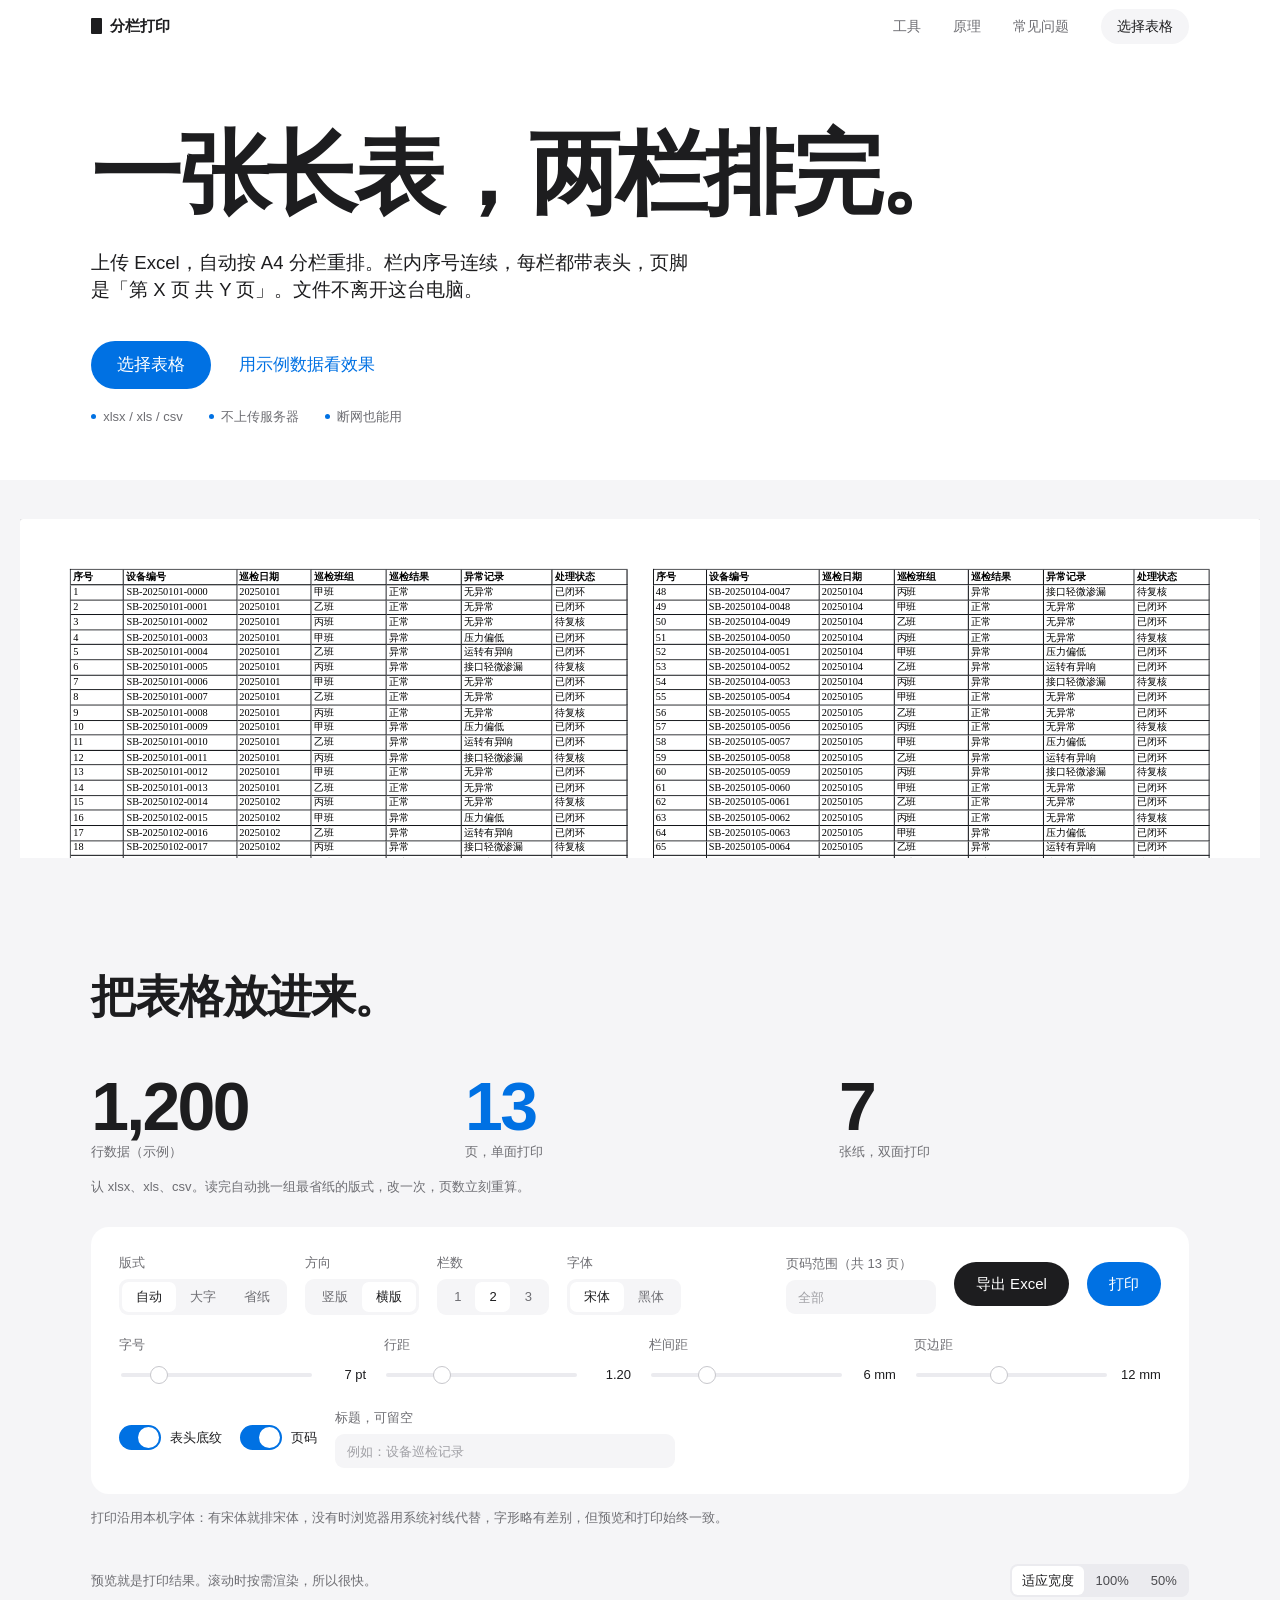
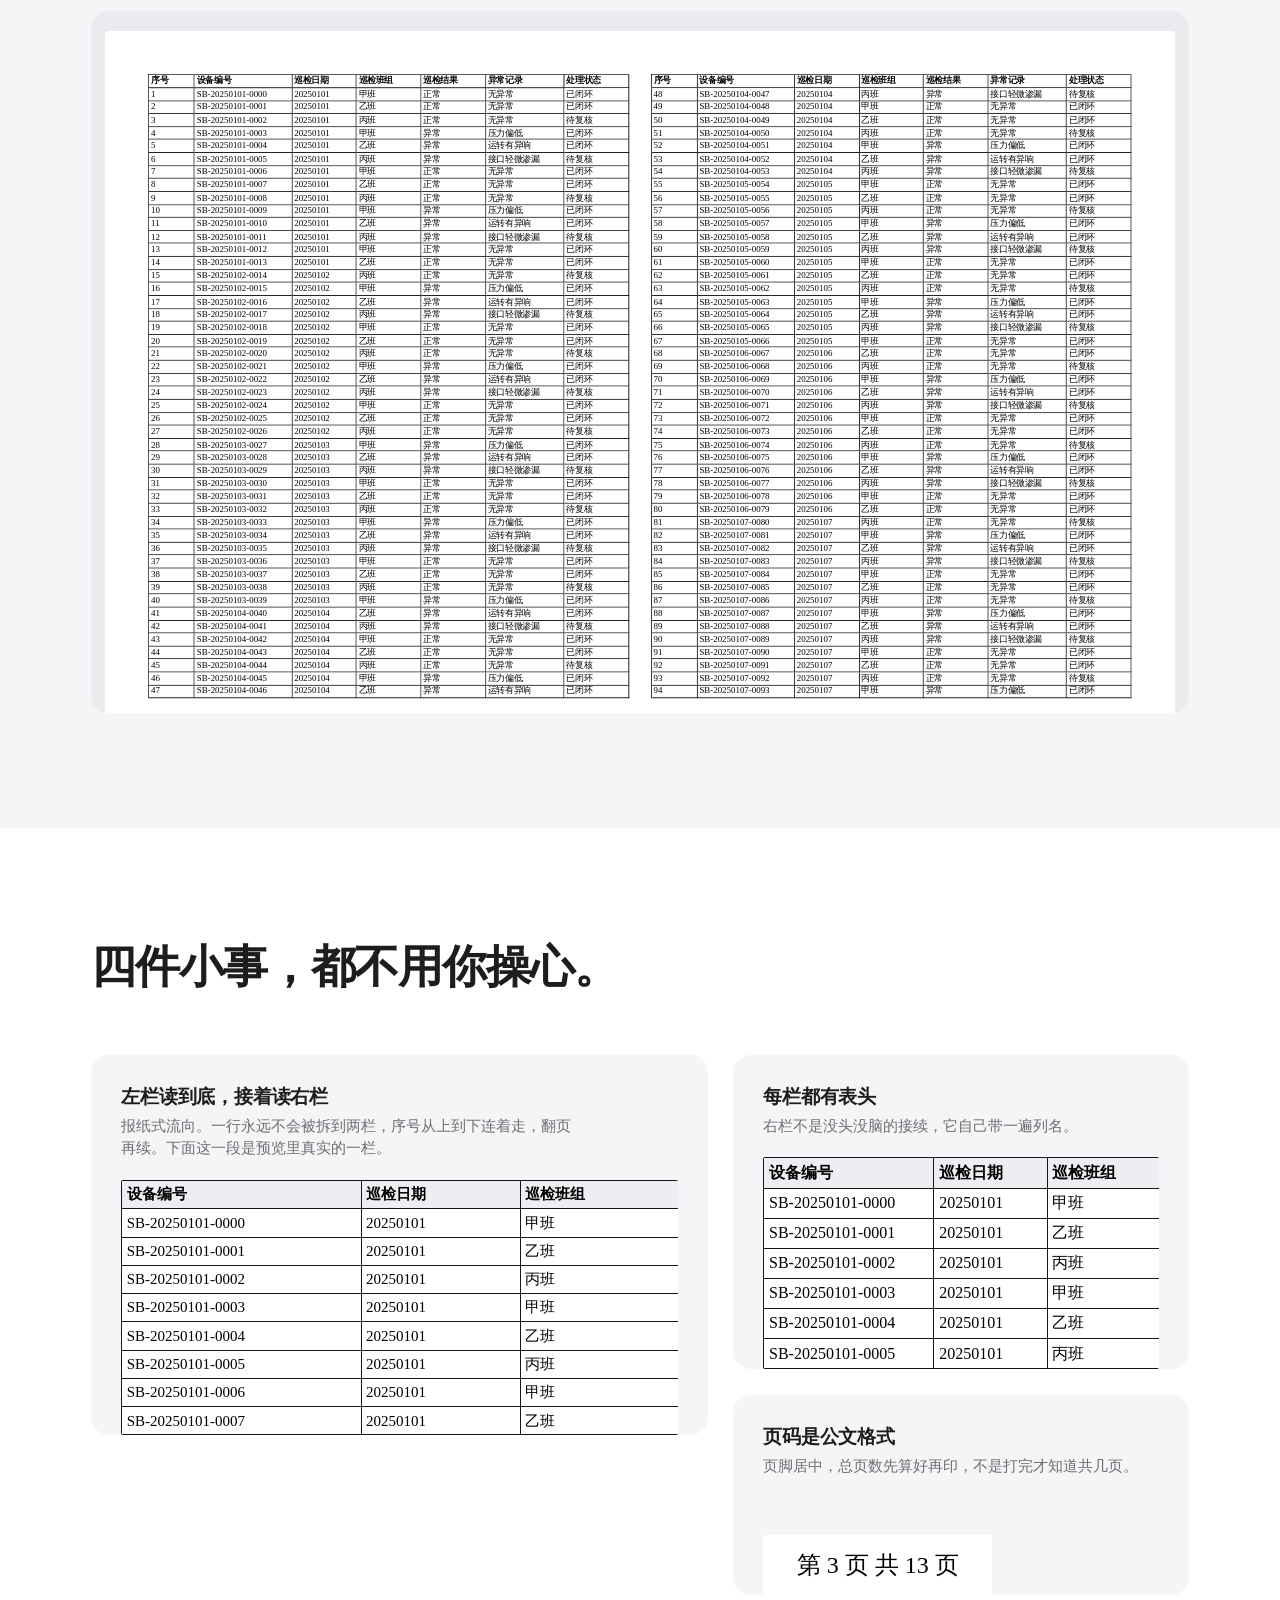
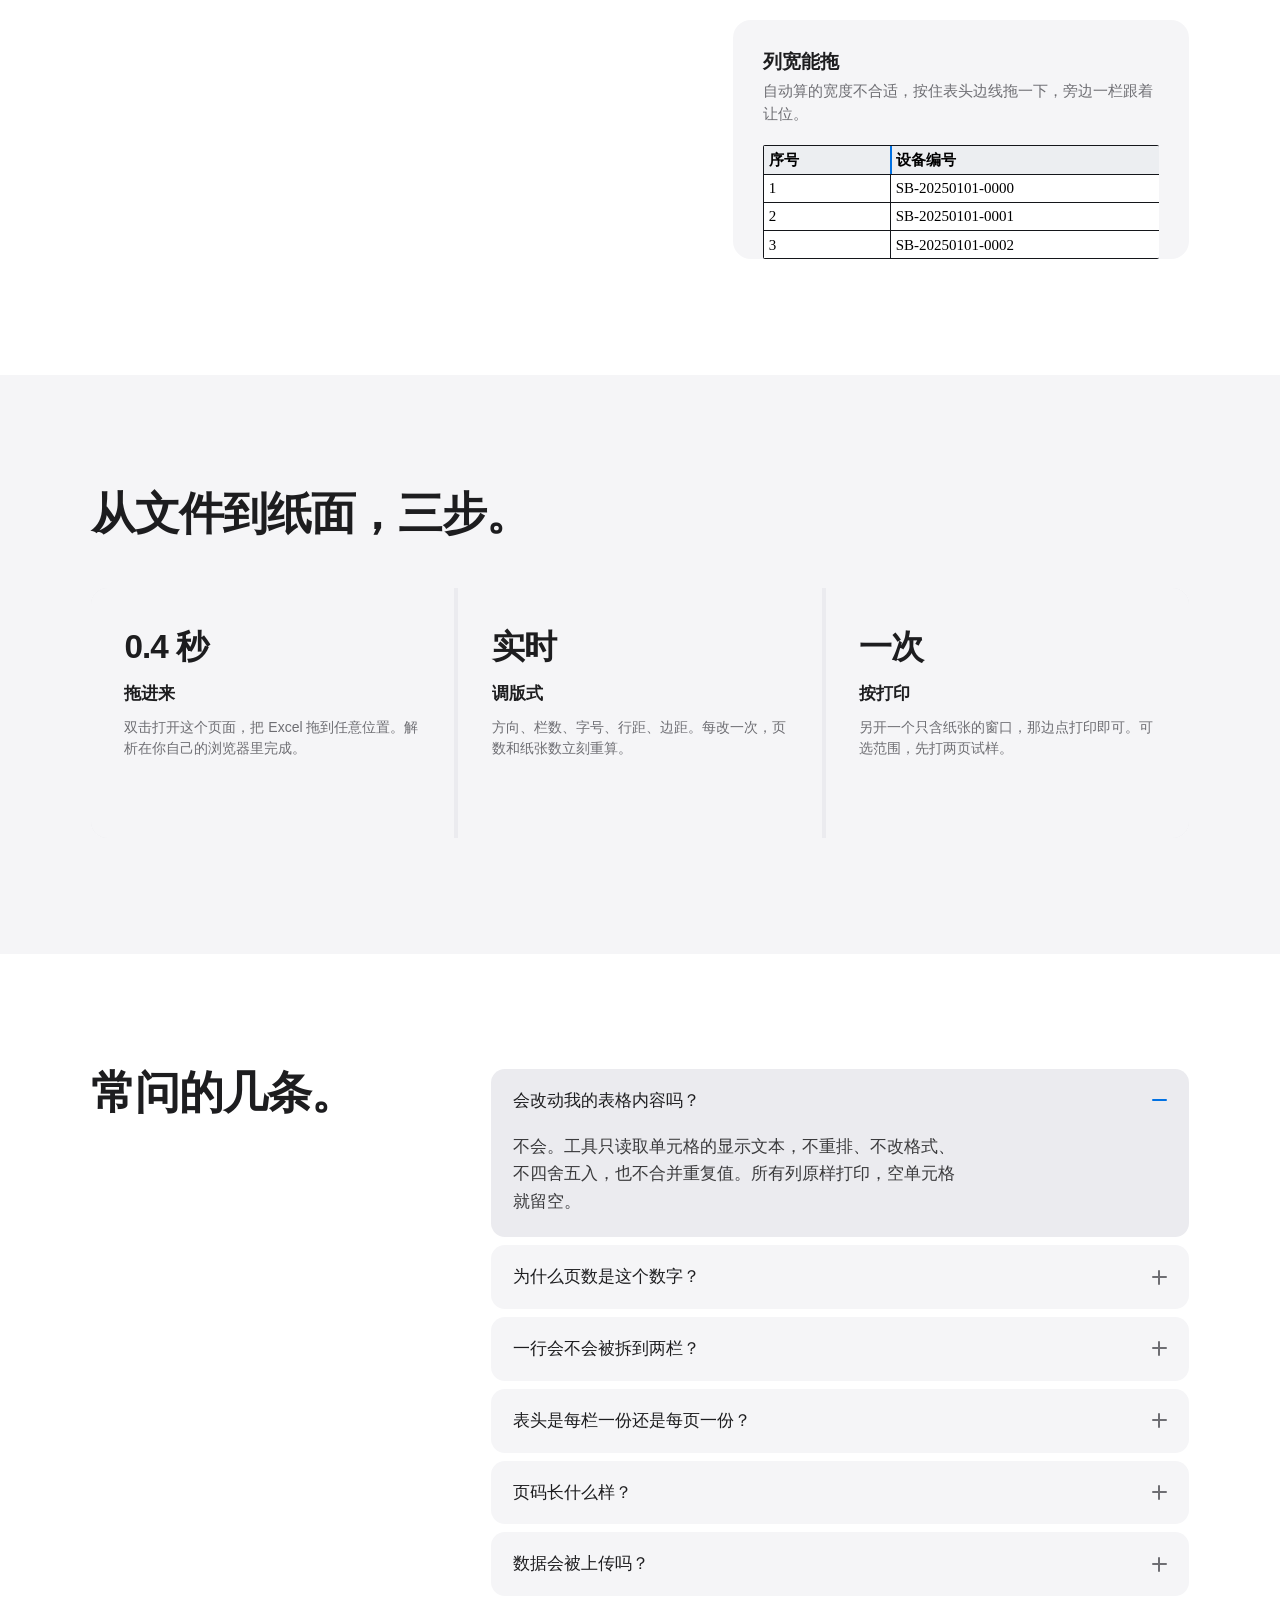
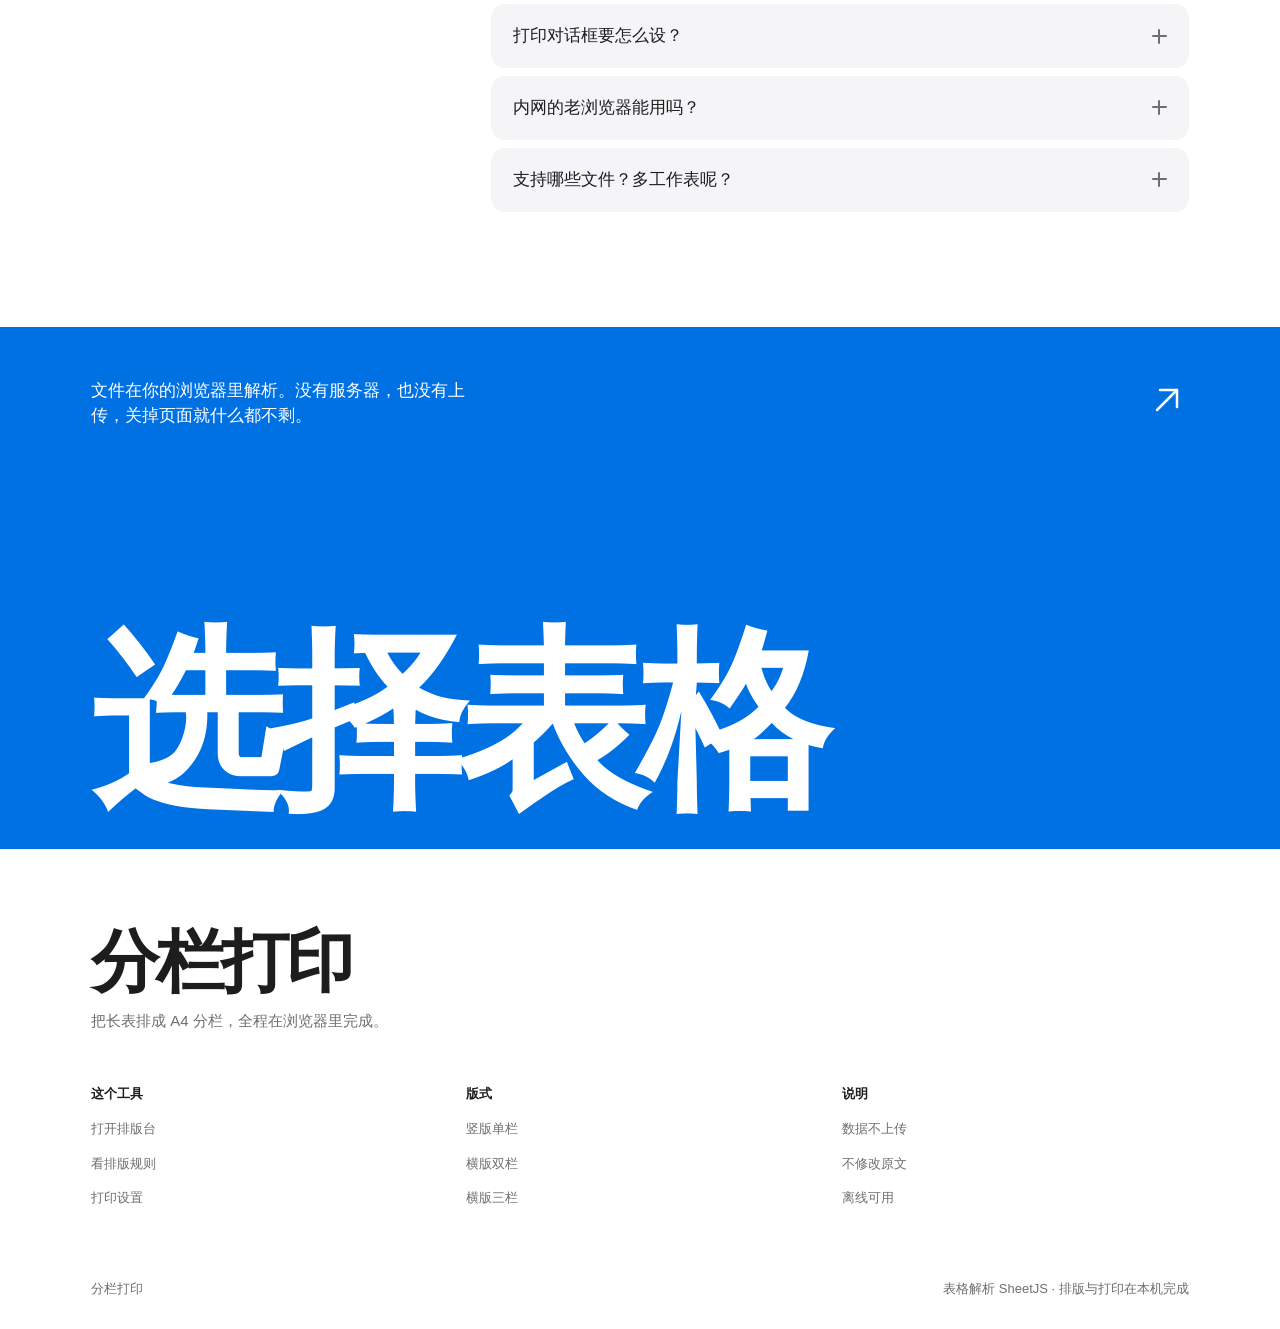
==== commit 3c717f8d: "新增「导出 Excel」：排版冻结版 + 数据平表，Excel/WPS 直接打印 - 打印版 sheet：列宽行高边框逐格写入，每页手动分页符，A4 页面设置，页脚用原生「第 &P 页 共 N 页」 " ====
--- a/index.html
+++ b/index.html
@@ -201,6 +201,12 @@
 .btn:hover { background: var(--accent-press); }
 .btn:active { transform: scale(.975); }
 .btn[disabled] { opacity: .5; cursor: default; }
+
+.btn-dark {
+  background: var(--ink);
+}
+
+.btn-dark:hover { background: #3a3a3c; }
 
 .btn-quiet {
   display: inline-flex;
@@ -989,6 +995,7 @@
             <span class="field-label" id="pRangeLabel">页码范围</span>
             <input class="text-in" id="pRange" type="text" placeholder="全部" inputmode="numeric">
           </div>
+          <button class="btn btn-dark" id="exportBtn" type="button">导出 Excel</button>
           <button class="btn" id="printBtn" type="button">打印</button>
         </div>
 
@@ -1339,6 +1346,53 @@
 
 </script>
 <script>
+/*! ExcelJS 19-10-2023 */
+
+!function(e){if("object"==typeof exports&&"undefined"!=typeof module)module.exports=e();else if("function"==typeof define&&define.amd)define([],e);else{("undefined"!=typeof window?window:"undefined"!=typeof global?global:"undefined"!=typeof self?self:this).ExcelJS=e()}}((function(){return function e(t,r,n){function i(o,a){if(!r[o]){if(!t[o]){var l="function"==typeof require&&require;if(!a&&l)return l(o,!0);if(s)return s(o,!0);var c=new Error("Cannot find module '"+o+"'");throw c.code="MODULE_NOT_FOUND",c}var u=r[o]={exports:{}};t[o][0].call(u.exports,(function(e){return i(t[o][1][e]||e)}),u,u.exports,e,t,r,n)}return r[o].exports}for(var s="function"==typeof require&&require,o=0;o<n.length;o++)i(n[o]);return i}({1:[function(e,t,r){"use strict";const n=e("fs"),i=e("fast-csv"),s=e("dayjs/plugin/customParseFormat"),o=e("dayjs/plugin/utc"),a=e("dayjs").extend(s).extend(o),l=e("../utils/stream-buf"),{fs:{exists:c}}=e("../utils/utils"),u={true:!0,false:!1,"#N/A":{error:"#N/A"},"#REF!":{error:"#REF!"},"#NAME?":{error:"#NAME?"},"#DIV/0!":{error:"#DIV/0!"},"#NULL!":{error:"#NULL!"},"#VALUE!":{error:"#VALUE!"},"#NUM!":{error:"#NUM!"}};t.exports=class{constructor(e){this.workbook=e,this.worksheet=null}async readFile(e,t){if(t=t||{},!await c(e))throw new Error("File not found: "+e);const r=n.createReadStream(e),i=await this.read(r,t);return r.close(),i}read(e,t){return t=t||{},new Promise((r,n)=>{const s=this.workbook.addWorksheet(t.sheetName),o=t.dateFormats||["YYYY-MM-DD[T]HH:mm:ssZ","YYYY-MM-DD[T]HH:mm:ss","MM-DD-YYYY","YYYY-MM-DD"],l=t.map||function(e){if(""===e)return null;const t=Number(e);if(!Number.isNaN(t)&&t!==1/0)return t;const r=o.reduce((t,r)=>{if(t)return t;const n=a(e,r,!0);return n.isValid()?n:null},null);if(r)return new Date(r.valueOf());const n=u[e];return void 0!==n?n:e},c=i.parse(t.parserOptions).on("data",e=>{s.addRow(e.map(l))}).on("end",()=>{c.emit("worksheet",s)});c.on("worksheet",r).on("error",n),e.pipe(c)})}createInputStream(){throw new Error("`CSV#createInputStream` is deprecated. You should use `CSV#read` instead. This method will be removed in version 5.0. Please follow upgrade instruction: https://github.com/exceljs/exceljs/blob/master/UPGRADE-4.0.md")}write(e,t){return new Promise((r,n)=>{t=t||{};const s=this.workbook.getWorksheet(t.sheetName||t.sheetId),o=i.format(t.formatterOptions);e.on("finish",()=>{r()}),o.on("error",n),o.pipe(e);const{dateFormat:l,dateUTC:c}=t,u=t.map||(e=>{if(e){if(e.text||e.hyperlink)return e.hyperlink||e.text||"";if(e.formula||e.result)return e.result||"";if(e instanceof Date)return l?c?a.utc(e).format(l):a(e).format(l):c?a.utc(e).format():a(e).format();if(e.error)return e.error;if("object"==typeof e)return JSON.stringify(e)}return e}),h=void 0===t.includeEmptyRows||t.includeEmptyRows;let f=1;s&&s.eachRow((e,t)=>{if(h)for(;f++<t-1;)o.write([]);const{values:r}=e;r.shift(),o.write(r.map(u)),f=t}),o.end()})}writeFile(e,t){const r={encoding:(t=t||{}).encoding||"utf8"},i=n.createWriteStream(e,r);return this.write(i,t)}async writeBuffer(e){const t=new l;return await this.write(t,e),t.read()}}},{"../utils/stream-buf":24,"../utils/utils":27,dayjs:391,"dayjs/plugin/customParseFormat":392,"dayjs/plugin/utc":393,"fast-csv":424,fs:216}],2:[function(e,t,r){"use strict";const n=e("../utils/col-cache");class i{constructor(e,t){let r=arguments.length>2&&void 0!==arguments[2]?arguments[2]:0;if(this.worksheet=e,t)if("string"==typeof t){const e=n.decodeAddress(t);this.nativeCol=e.col+r,this.nativeColOff=0,this.nativeRow=e.row+r,this.nativeRowOff=0}else void 0!==t.nativeCol?(this.nativeCol=t.nativeCol||0,this.nativeColOff=t.nativeColOff||0,this.nativeRow=t.nativeRow||0,this.nativeRowOff=t.nativeRowOff||0):void 0!==t.col?(this.col=t.col+r,this.row=t.row+r):(this.nativeCol=0,this.nativeColOff=0,this.nativeRow=0,this.nativeRowOff=0);else this.nativeCol=0,this.nativeColOff=0,this.nativeRow=0,this.nativeRowOff=0}static asInstance(e){return e instanceof i||null==e?e:new i(e)}get col(){return this.nativeCol+Math.min(this.colWidth-1,this.nativeColOff)/this.colWidth}set col(e){this.nativeCol=Math.floor(e),this.nativeColOff=Math.floor((e-this.nativeCol)*this.colWidth)}get row(){return this.nativeRow+Math.min(this.rowHeight-1,this.nativeRowOff)/this.rowHeight}set row(e){this.nativeRow=Math.floor(e),this.nativeRowOff=Math.floor((e-this.nativeRow)*this.rowHeight)}get colWidth(){return this.worksheet&&this.worksheet.getColumn(this.nativeCol+1)&&this.worksheet.getColumn(this.nativeCol+1).isCustomWidth?Math.floor(1e4*this.worksheet.getColumn(this.nativeCol+1).width):64e4}get rowHeight(){return this.worksheet&&this.worksheet.getRow(this.nativeRow+1)&&this.worksheet.getRow(this.nativeRow+1).height?Math.floor(1e4*this.worksheet.getRow(this.nativeRow+1).height):18e4}get model(){return{nativeCol:this.nativeCol,nativeColOff:this.nativeColOff,nativeRow:this.nativeRow,nativeRowOff:this.nativeRowOff}}set model(e){this.nativeCol=e.nativeCol,this.nativeColOff=e.nativeColOff,this.nativeRow=e.nativeRow,this.nativeRowOff=e.nativeRowOff}}t.exports=i},{"../utils/col-cache":19}],3:[function(e,t,r){"use strict";const n=e("../utils/col-cache"),i=e("../utils/under-dash"),s=e("./enums"),{slideFormula:o}=e("../utils/shared-formula"),a=e("./note");class l{constructor(e,t,r){if(!e||!t)throw new Error("A Cell needs a Row");this._row=e,this._column=t,n.validateAddress(r),this._address=r,this._value=c.create(l.Types.Null,this),this.style=this._mergeStyle(e.style,t.style,{}),this._mergeCount=0}get worksheet(){return this._row.worksheet}get workbook(){return this._row.worksheet.workbook}destroy(){delete this.style,delete this._value,delete this._row,delete this._column,delete this._address}get numFmt(){return this.style.numFmt}set numFmt(e){this.style.numFmt=e}get font(){return this.style.font}set font(e){this.style.font=e}get alignment(){return this.style.alignment}set alignment(e){this.style.alignment=e}get border(){return this.style.border}set border(e){this.style.border=e}get fill(){return this.style.fill}set fill(e){this.style.fill=e}get protection(){return this.style.protection}set protection(e){this.style.protection=e}_mergeStyle(e,t,r){const n=e&&e.numFmt||t&&t.numFmt;n&&(r.numFmt=n);const i=e&&e.font||t&&t.font;i&&(r.font=i);const s=e&&e.alignment||t&&t.alignment;s&&(r.alignment=s);const o=e&&e.border||t&&t.border;o&&(r.border=o);const a=e&&e.fill||t&&t.fill;a&&(r.fill=a);const l=e&&e.protection||t&&t.protection;return l&&(r.protection=l),r}get address(){return this._address}get row(){return this._row.number}get col(){return this._column.number}get $col$row(){return`$${this._column.letter}$${this.row}`}get type(){return this._value.type}get effectiveType(){return this._value.effectiveType}toCsvString(){return this._value.toCsvString()}addMergeRef(){this._mergeCount++}releaseMergeRef(){this._mergeCount--}get isMerged(){return this._mergeCount>0||this.type===l.Types.Merge}merge(e,t){this._value.release(),this._value=c.create(l.Types.Merge,this,e),t||(this.style=e.style)}unmerge(){this.type===l.Types.Merge&&(this._value.release(),this._value=c.create(l.Types.Null,this),this.style=this._mergeStyle(this._row.style,this._column.style,{}))}isMergedTo(e){return this._value.type===l.Types.Merge&&this._value.isMergedTo(e)}get master(){return this.type===l.Types.Merge?this._value.master:this}get isHyperlink(){return this._value.type===l.Types.Hyperlink}get hyperlink(){return this._value.hyperlink}get value(){return this._value.value}set value(e){this.type!==l.Types.Merge?(this._value.release(),this._value=c.create(c.getType(e),this,e)):this._value.master.value=e}get note(){return this._comment&&this._comment.note}set note(e){this._comment=new a(e)}get text(){return this._value.toString()}get html(){return i.escapeHtml(this.text)}toString(){return this.text}_upgradeToHyperlink(e){this.type===l.Types.String&&(this._value=c.create(l.Types.Hyperlink,this,{text:this._value.value,hyperlink:e}))}get formula(){return this._value.formula}get result(){return this._value.result}get formulaType(){return this._value.formulaType}get fullAddress(){const{worksheet:e}=this._row;return{sheetName:e.name,address:this.address,row:this.row,col:this.col}}get name(){return this.names[0]}set name(e){this.names=[e]}get names(){return this.workbook.definedNames.getNamesEx(this.fullAddress)}set names(e){const{definedNames:t}=this.workbook;t.removeAllNames(this.fullAddress),e.forEach(e=>{t.addEx(this.fullAddress,e)})}addName(e){this.workbook.definedNames.addEx(this.fullAddress,e)}removeName(e){this.workbook.definedNames.removeEx(this.fullAddress,e)}removeAllNames(){this.workbook.definedNames.removeAllNames(this.fullAddress)}get _dataValidations(){return this.worksheet.dataValidations}get dataValidation(){return this._dataValidations.find(this.address)}set dataValidation(e){this._dataValidations.add(this.address,e)}get model(){const{model:e}=this._value;return e.style=this.style,this._comment&&(e.comment=this._comment.model),e}set model(e){if(this._value.release(),this._value=c.create(e.type,this),this._value.model=e,e.comment)switch(e.comment.type){case"note":this._comment=a.fromModel(e.comment)}e.style?this.style=e.style:this.style={}}}l.Types=s.ValueType;const c={getType:e=>null==e?l.Types.Null:e instanceof String||"string"==typeof e?l.Types.String:"number"==typeof e?l.Types.Number:"boolean"==typeof e?l.Types.Boolean:e instanceof Date?l.Types.Date:e.text&&e.hyperlink?l.Types.Hyperlink:e.formula||e.sharedFormula?l.Types.Formula:e.richText?l.Types.RichText:e.sharedString?l.Types.SharedString:e.error?l.Types.Error:l.Types.JSON,types:[{t:l.Types.Null,f:class{constructor(e){this.model={address:e.address,type:l.Types.Null}}get value(){return null}set value(e){}get type(){return l.Types.Null}get effectiveType(){return l.Types.Null}get address(){return this.model.address}set address(e){this.model.address=e}toCsvString(){return""}release(){}toString(){return""}}},{t:l.Types.Number,f:class{constructor(e,t){this.model={address:e.address,type:l.Types.Number,value:t}}get value(){return this.model.value}set value(e){this.model.value=e}get type(){return l.Types.Number}get effectiveType(){return l.Types.Number}get address(){return this.model.address}set address(e){this.model.address=e}toCsvString(){return this.model.value.toString()}release(){}toString(){return this.model.value.toString()}}},{t:l.Types.String,f:class{constructor(e,t){this.model={address:e.address,type:l.Types.String,value:t}}get value(){return this.model.value}set value(e){this.model.value=e}get type(){return l.Types.String}get effectiveType(){return l.Types.String}get address(){return this.model.address}set address(e){this.model.address=e}toCsvString(){return`"${this.model.value.replace(/"/g,'""')}"`}release(){}toString(){return this.model.value}}},{t:l.Types.Date,f:class{constructor(e,t){this.model={address:e.address,type:l.Types.Date,value:t}}get value(){return this.model.value}set value(e){this.model.value=e}get type(){return l.Types.Date}get effectiveType(){return l.Types.Date}get address(){return this.model.address}set address(e){this.model.address=e}toCsvString(){return this.model.value.toISOString()}release(){}toString(){return this.model.value.toString()}}},{t:l.Types.Hyperlink,f:class{constructor(e,t){this.model={address:e.address,type:l.Types.Hyperlink,text:t?t.text:void 0,hyperlink:t?t.hyperlink:void 0},t&&t.tooltip&&(this.model.tooltip=t.tooltip)}get value(){const e={text:this.model.text,hyperlink:this.model.hyperlink};return this.model.tooltip&&(e.tooltip=this.model.tooltip),e}set value(e){this.model={text:e.text,hyperlink:e.hyperlink},e.tooltip&&(this.model.tooltip=e.tooltip)}get text(){return this.model.text}set text(e){this.model.text=e}get hyperlink(){return this.model.hyperlink}set hyperlink(e){this.model.hyperlink=e}get type(){return l.Types.Hyperlink}get effectiveType(){return l.Types.Hyperlink}get address(){return this.model.address}set address(e){this.model.address=e}toCsvString(){return this.model.hyperlink}release(){}toString(){return this.model.text}}},{t:l.Types.Formula,f:class{constructor(e,t){this.cell=e,this.model={address:e.address,type:l.Types.Formula,shareType:t?t.shareType:void 0,ref:t?t.ref:void 0,formula:t?t.formula:void 0,sharedFormula:t?t.sharedFormula:void 0,result:t?t.result:void 0}}_copyModel(e){const t={},r=r=>{const n=e[r];n&&(t[r]=n)};return r("formula"),r("result"),r("ref"),r("shareType"),r("sharedFormula"),t}get value(){return this._copyModel(this.model)}set value(e){this.model=this._copyModel(e)}validate(e){switch(c.getType(e)){case l.Types.Null:case l.Types.String:case l.Types.Number:case l.Types.Date:break;case l.Types.Hyperlink:case l.Types.Formula:default:throw new Error("Cannot process that type of result value")}}get dependencies(){return{ranges:this.formula.match(/([a-zA-Z0-9]+!)?[A-Z]{1,3}\d{1,4}:[A-Z]{1,3}\d{1,4}/g),cells:this.formula.replace(/([a-zA-Z0-9]+!)?[A-Z]{1,3}\d{1,4}:[A-Z]{1,3}\d{1,4}/g,"").match(/([a-zA-Z0-9]+!)?[A-Z]{1,3}\d{1,4}/g)}}get formula(){return this.model.formula||this._getTranslatedFormula()}set formula(e){this.model.formula=e}get formulaType(){return this.model.formula?s.FormulaType.Master:this.model.sharedFormula?s.FormulaType.Shared:s.FormulaType.None}get result(){return this.model.result}set result(e){this.model.result=e}get type(){return l.Types.Formula}get effectiveType(){const e=this.model.result;return null==e?s.ValueType.Null:e instanceof String||"string"==typeof e?s.ValueType.String:"number"==typeof e?s.ValueType.Number:e instanceof Date?s.ValueType.Date:e.text&&e.hyperlink?s.ValueType.Hyperlink:e.formula?s.ValueType.Formula:s.ValueType.Null}get address(){return this.model.address}set address(e){this.model.address=e}_getTranslatedFormula(){if(!this._translatedFormula&&this.model.sharedFormula){const{worksheet:e}=this.cell,t=e.findCell(this.model.sharedFormula);this._translatedFormula=t&&o(t.formula,t.address,this.model.address)}return this._translatedFormula}toCsvString(){return""+(this.model.result||"")}release(){}toString(){return this.model.result?this.model.result.toString():""}}},{t:l.Types.Merge,f:class{constructor(e,t){this.model={address:e.address,type:l.Types.Merge,master:t?t.address:void 0},this._master=t,t&&t.addMergeRef()}get value(){return this._master.value}set value(e){e instanceof l?(this._master&&this._master.releaseMergeRef(),e.addMergeRef(),this._master=e):this._master.value=e}isMergedTo(e){return e===this._master}get master(){return this._master}get type(){return l.Types.Merge}get effectiveType(){return this._master.effectiveType}get address(){return this.model.address}set address(e){this.model.address=e}toCsvString(){return""}release(){this._master.releaseMergeRef()}toString(){return this.value.toString()}}},{t:l.Types.JSON,f:class{constructor(e,t){this.model={address:e.address,type:l.Types.String,value:JSON.stringify(t),rawValue:t}}get value(){return this.model.rawValue}set value(e){this.model.rawValue=e,this.model.value=JSON.stringify(e)}get type(){return l.Types.String}get effectiveType(){return l.Types.String}get address(){return this.model.address}set address(e){this.model.address=e}toCsvString(){return this.model.value}release(){}toString(){return this.model.value}}},{t:l.Types.SharedString,f:class{constructor(e,t){this.model={address:e.address,type:l.Types.SharedString,value:t}}get value(){return this.model.value}set value(e){this.model.value=e}get type(){return l.Types.SharedString}get effectiveType(){return l.Types.SharedString}get address(){return this.model.address}set address(e){this.model.address=e}toCsvString(){return this.model.value.toString()}release(){}toString(){return this.model.value.toString()}}},{t:l.Types.RichText,f:class{constructor(e,t){this.model={address:e.address,type:l.Types.String,value:t}}get value(){return this.model.value}set value(e){this.model.value=e}toString(){return this.model.value.richText.map(e=>e.text).join("")}get type(){return l.Types.RichText}get effectiveType(){return l.Types.RichText}get address(){return this.model.address}set address(e){this.model.address=e}toCsvString(){return`"${this.text.replace(/"/g,'""')}"`}release(){}}},{t:l.Types.Boolean,f:class{constructor(e,t){this.model={address:e.address,type:l.Types.Boolean,value:t}}get value(){return this.model.value}set value(e){this.model.value=e}get type(){return l.Types.Boolean}get effectiveType(){return l.Types.Boolean}get address(){return this.model.address}set address(e){this.model.address=e}toCsvString(){return this.model.value?1:0}release(){}toString(){return this.model.value.toString()}}},{t:l.Types.Error,f:class{constructor(e,t){this.model={address:e.address,type:l.Types.Error,value:t}}get value(){return this.model.value}set value(e){this.model.value=e}get type(){return l.Types.Error}get effectiveType(){return l.Types.Error}get address(){return this.model.address}set address(e){this.model.address=e}toCsvString(){return this.toString()}release(){}toString(){return this.model.value.error.toString()}}}].reduce((e,t)=>(e[t.t]=t.f,e),[]),create(e,t,r){const n=this.types[e];if(!n)throw new Error("Could not create Value of type "+e);return new n(t,r)}};t.exports=l},{"../utils/col-cache":19,"../utils/shared-formula":23,"../utils/under-dash":26,"./enums":7,"./note":9}],4:[function(e,t,r){"use strict";const n=e("../utils/under-dash"),i=e("./enums"),s=e("../utils/col-cache");class o{constructor(e,t,r){this._worksheet=e,this._number=t,!1!==r&&(this.defn=r)}get number(){return this._number}get worksheet(){return this._worksheet}get letter(){return s.n2l(this._number)}get isCustomWidth(){return void 0!==this.width&&9!==this.width}get defn(){return{header:this._header,key:this.key,width:this.width,style:this.style,hidden:this.hidden,outlineLevel:this.outlineLevel}}set defn(e){e?(this.key=e.key,this.width=void 0!==e.width?e.width:9,this.outlineLevel=e.outlineLevel,e.style?this.style=e.style:this.style={},this.header=e.header,this._hidden=!!e.hidden):(delete this._header,delete this._key,delete this.width,this.style={},this.outlineLevel=0)}get headers(){return this._header&&this._header instanceof Array?this._header:[this._header]}get header(){return this._header}set header(e){void 0!==e?(this._header=e,this.headers.forEach((e,t)=>{this._worksheet.getCell(t+1,this.number).value=e})):this._header=void 0}get key(){return this._key}set key(e){(this._key&&this._worksheet.getColumnKey(this._key))===this&&this._worksheet.deleteColumnKey(this._key),this._key=e,e&&this._worksheet.setColumnKey(this._key,this)}get hidden(){return!!this._hidden}set hidden(e){this._hidden=e}get outlineLevel(){return this._outlineLevel||0}set outlineLevel(e){this._outlineLevel=e}get collapsed(){return!!(this._outlineLevel&&this._outlineLevel>=this._worksheet.properties.outlineLevelCol)}toString(){return JSON.stringify({key:this.key,width:this.width,headers:this.headers.length?this.headers:void 0})}equivalentTo(e){return this.width===e.width&&this.hidden===e.hidden&&this.outlineLevel===e.outlineLevel&&n.isEqual(this.style,e.style)}get isDefault(){if(this.isCustomWidth)return!1;if(this.hidden)return!1;if(this.outlineLevel)return!1;const e=this.style;return!e||!(e.font||e.numFmt||e.alignment||e.border||e.fill||e.protection)}get headerCount(){return this.headers.length}eachCell(e,t){const r=this.number;t||(t=e,e=null),this._worksheet.eachRow(e,(e,n)=>{t(e.getCell(r),n)})}get values(){const e=[];return this.eachCell((t,r)=>{t&&t.type!==i.ValueType.Null&&(e[r]=t.value)}),e}set values(e){if(!e)return;const t=this.number;let r=0;e.hasOwnProperty("0")&&(r=1),e.forEach((e,n)=>{this._worksheet.getCell(n+r,t).value=e})}_applyStyle(e,t){return this.style[e]=t,this.eachCell(r=>{r[e]=t}),t}get numFmt(){return this.style.numFmt}set numFmt(e){this._applyStyle("numFmt",e)}get font(){return this.style.font}set font(e){this._applyStyle("font",e)}get alignment(){return this.style.alignment}set alignment(e){this._applyStyle("alignment",e)}get protection(){return this.style.protection}set protection(e){this._applyStyle("protection",e)}get border(){return this.style.border}set border(e){this._applyStyle("border",e)}get fill(){return this.style.fill}set fill(e){this._applyStyle("fill",e)}static toModel(e){const t=[];let r=null;return e&&e.forEach((e,n)=>{e.isDefault?r&&(r=null):r&&e.equivalentTo(r)?r.max=n+1:(r={min:n+1,max:n+1,width:void 0!==e.width?e.width:9,style:e.style,isCustomWidth:e.isCustomWidth,hidden:e.hidden,outlineLevel:e.outlineLevel,collapsed:e.collapsed},t.push(r))}),t.length?t:void 0}static fromModel(e,t){const r=[];let n=1,i=0;for(t=(t=t||[]).sort((function(e,t){return e.min-t.min}));i<t.length;){const s=t[i++];for(;n<s.min;)r.push(new o(e,n++));for(;n<=s.max;)r.push(new o(e,n++,s))}return r.length?r:null}}t.exports=o},{"../utils/col-cache":19,"../utils/under-dash":26,"./enums":7}],5:[function(e,t,r){"use strict";t.exports=class{constructor(e){this.model=e||{}}add(e,t){return this.model[e]=t}find(e){return this.model[e]}remove(e){this.model[e]=void 0}}},{}],6:[function(e,t,r){"use strict";const n=e("../utils/under-dash"),i=e("../utils/col-cache"),s=e("../utils/cell-matrix"),o=e("./range"),a=/[$](\w+)[$](\d+)(:[$](\w+)[$](\d+))?/;t.exports=class{constructor(){this.matrixMap={}}getMatrix(e){return this.matrixMap[e]||(this.matrixMap[e]=new s)}add(e,t){const r=i.decodeEx(e);this.addEx(r,t)}addEx(e,t){const r=this.getMatrix(t);if(e.top)for(let t=e.left;t<=e.right;t++)for(let n=e.top;n<=e.bottom;n++){const s={sheetName:e.sheetName,address:i.n2l(t)+n,row:n,col:t};r.addCellEx(s)}else r.addCellEx(e)}remove(e,t){const r=i.decodeEx(e);this.removeEx(r,t)}removeEx(e,t){this.getMatrix(t).removeCellEx(e)}removeAllNames(e){n.each(this.matrixMap,t=>{t.removeCellEx(e)})}forEach(e){n.each(this.matrixMap,(t,r)=>{t.forEach(t=>{e(r,t)})})}getNames(e){return this.getNamesEx(i.decodeEx(e))}getNamesEx(e){return n.map(this.matrixMap,(t,r)=>t.findCellEx(e)&&r).filter(Boolean)}_explore(e,t){t.mark=!1;const{sheetName:r}=t,n=new o(t.row,t.col,t.row,t.col,r);let i,s;function a(i,s){const o=e.findCellAt(r,i,t.col);return!(!o||!o.mark)&&(n[s]=i,o.mark=!1,!0)}for(s=t.row-1;a(s,"top");s--);for(s=t.row+1;a(s,"bottom");s++);function l(t,i){const o=[];for(s=n.top;s<=n.bottom;s++){const n=e.findCellAt(r,s,t);if(!n||!n.mark)return!1;o.push(n)}n[i]=t;for(let e=0;e<o.length;e++)o[e].mark=!1;return!0}for(i=t.col-1;l(i,"left");i--);for(i=t.col+1;l(i,"right");i++);return n}getRanges(e,t){if(!(t=t||this.matrixMap[e]))return{name:e,ranges:[]};t.forEach(e=>{e.mark=!0});return{name:e,ranges:t.map(e=>e.mark&&this._explore(t,e)).filter(Boolean).map(e=>e.$shortRange)}}normaliseMatrix(e,t){e.forEachInSheet(t,(e,t,r)=>{e&&(e.row===t&&e.col===r||(e.row=t,e.col=r,e.address=i.n2l(r)+t))})}spliceRows(e,t,r,i){n.each(this.matrixMap,n=>{n.spliceRows(e,t,r,i),this.normaliseMatrix(n,e)})}spliceColumns(e,t,r,i){n.each(this.matrixMap,n=>{n.spliceColumns(e,t,r,i),this.normaliseMatrix(n,e)})}get model(){return n.map(this.matrixMap,(e,t)=>this.getRanges(t,e)).filter(e=>e.ranges.length)}set model(e){const t=this.matrixMap={};e.forEach(e=>{const r=t[e.name]=new s;e.ranges.forEach(e=>{a.test(e.split("!").pop()||"")&&r.addCell(e)})})}}},{"../utils/cell-matrix":18,"../utils/col-cache":19,"../utils/under-dash":26,"./range":10}],7:[function(e,t,r){"use strict";t.exports={ValueType:{Null:0,Merge:1,Number:2,String:3,Date:4,Hyperlink:5,Formula:6,SharedString:7,RichText:8,Boolean:9,Error:10},FormulaType:{None:0,Master:1,Shared:2},RelationshipType:{None:0,OfficeDocument:1,Worksheet:2,CalcChain:3,SharedStrings:4,Styles:5,Theme:6,Hyperlink:7},DocumentType:{Xlsx:1},ReadingOrder:{LeftToRight:1,RightToLeft:2},ErrorValue:{NotApplicable:"#N/A",Ref:"#REF!",Name:"#NAME?",DivZero:"#DIV/0!",Null:"#NULL!",Value:"#VALUE!",Num:"#NUM!"}}},{}],8:[function(e,t,r){"use strict";const n=e("../utils/col-cache"),i=e("./anchor");t.exports=class{constructor(e,t){this.worksheet=e,this.model=t}get model(){switch(this.type){case"background":return{type:this.type,imageId:this.imageId};case"image":return{type:this.type,imageId:this.imageId,hyperlinks:this.range.hyperlinks,range:{tl:this.range.tl.model,br:this.range.br&&this.range.br.model,ext:this.range.ext,editAs:this.range.editAs}};default:throw new Error("Invalid Image Type")}}set model(e){let{type:t,imageId:r,range:s,hyperlinks:o}=e;if(this.type=t,this.imageId=r,"image"===t)if("string"==typeof s){const e=n.decode(s);this.range={tl:new i(this.worksheet,{col:e.left,row:e.top},-1),br:new i(this.worksheet,{col:e.right,row:e.bottom},0),editAs:"oneCell"}}else this.range={tl:new i(this.worksheet,s.tl,0),br:s.br&&new i(this.worksheet,s.br,0),ext:s.ext,editAs:s.editAs,hyperlinks:o||s.hyperlinks}}}},{"../utils/col-cache":19,"./anchor":2}],9:[function(e,t,r){"use strict";const n=e("../utils/under-dash");class i{constructor(e){this.note=e}get model(){let e=null;switch(typeof this.note){case"string":e={type:"note",note:{texts:[{text:this.note}]}};break;default:e={type:"note",note:this.note}}return n.deepMerge({},i.DEFAULT_CONFIGS,e)}set model(e){const{note:t}=e,{texts:r}=t;1===r.length&&1===Object.keys(r[0]).length?this.note=r[0].text:this.note=t}static fromModel(e){const t=new i;return t.model=e,t}}i.DEFAULT_CONFIGS={note:{margins:{insetmode:"auto",inset:[.13,.13,.25,.25]},protection:{locked:"True",lockText:"True"},editAs:"absolute"}},t.exports=i},{"../utils/under-dash":26}],10:[function(e,t,r){"use strict";const n=e("../utils/col-cache");class i{constructor(){this.decode(arguments)}setTLBR(e,t,r,i,s){if(arguments.length<4){const i=n.decodeAddress(e),o=n.decodeAddress(t);this.model={top:Math.min(i.row,o.row),left:Math.min(i.col,o.col),bottom:Math.max(i.row,o.row),right:Math.max(i.col,o.col),sheetName:r},this.setTLBR(i.row,i.col,o.row,o.col,s)}else this.model={top:Math.min(e,r),left:Math.min(t,i),bottom:Math.max(e,r),right:Math.max(t,i),sheetName:s}}decode(e){switch(e.length){case 5:this.setTLBR(e[0],e[1],e[2],e[3],e[4]);break;case 4:this.setTLBR(e[0],e[1],e[2],e[3]);break;case 3:this.setTLBR(e[0],e[1],e[2]);break;case 2:this.setTLBR(e[0],e[1]);break;case 1:{const t=e[0];if(t instanceof i)this.model={top:t.model.top,left:t.model.left,bottom:t.model.bottom,right:t.model.right,sheetName:t.sheetName};else if(t instanceof Array)this.decode(t);else if(t.top&&t.left&&t.bottom&&t.right)this.model={top:t.top,left:t.left,bottom:t.bottom,right:t.right,sheetName:t.sheetName};else{const e=n.decodeEx(t);e.top?this.model={top:e.top,left:e.left,bottom:e.bottom,right:e.right,sheetName:e.sheetName}:this.model={top:e.row,left:e.col,bottom:e.row,right:e.col,sheetName:e.sheetName}}break}case 0:this.model={top:0,left:0,bottom:0,right:0};break;default:throw new Error("Invalid number of arguments to _getDimensions() - "+e.length)}}get top(){return this.model.top||1}set top(e){this.model.top=e}get left(){return this.model.left||1}set left(e){this.model.left=e}get bottom(){return this.model.bottom||1}set bottom(e){this.model.bottom=e}get right(){return this.model.right||1}set right(e){this.model.right=e}get sheetName(){return this.model.sheetName}set sheetName(e){this.model.sheetName=e}get _serialisedSheetName(){const{sheetName:e}=this.model;return e?/^[a-zA-Z0-9]*$/.test(e)?e+"!":`'${e}'!`:""}expand(e,t,r,n){(!this.model.top||e<this.top)&&(this.top=e),(!this.model.left||t<this.left)&&(this.left=t),(!this.model.bottom||r>this.bottom)&&(this.bottom=r),(!this.model.right||n>this.right)&&(this.right=n)}expandRow(e){if(e){const{dimensions:t,number:r}=e;t&&this.expand(r,t.min,r,t.max)}}expandToAddress(e){const t=n.decodeEx(e);this.expand(t.row,t.col,t.row,t.col)}get tl(){return n.n2l(this.left)+this.top}get $t$l(){return`$${n.n2l(this.left)}$${this.top}`}get br(){return n.n2l(this.right)+this.bottom}get $b$r(){return`$${n.n2l(this.right)}$${this.bottom}`}get range(){return`${this._serialisedSheetName+this.tl}:${this.br}`}get $range(){return`${this._serialisedSheetName+this.$t$l}:${this.$b$r}`}get shortRange(){return this.count>1?this.range:this._serialisedSheetName+this.tl}get $shortRange(){return this.count>1?this.$range:this._serialisedSheetName+this.$t$l}get count(){return(1+this.bottom-this.top)*(1+this.right-this.left)}toString(){return this.range}intersects(e){return(!e.sheetName||!this.sheetName||e.sheetName===this.sheetName)&&(!(e.bottom<this.top)&&(!(e.top>this.bottom)&&(!(e.right<this.left)&&!(e.left>this.right))))}contains(e){const t=n.decodeEx(e);return this.containsEx(t)}containsEx(e){return(!e.sheetName||!this.sheetName||e.sheetName===this.sheetName)&&(e.row>=this.top&&e.row<=this.bottom&&e.col>=this.left&&e.col<=this.right)}forEachAddress(e){for(let t=this.left;t<=this.right;t++)for(let r=this.top;r<=this.bottom;r++)e(n.encodeAddress(r,t),r,t)}}t.exports=i},{"../utils/col-cache":19}],11:[function(e,t,r){"use strict";const n=e("../utils/under-dash"),i=e("./enums"),s=e("../utils/col-cache"),o=e("./cell");t.exports=class{constructor(e,t){this._worksheet=e,this._number=t,this._cells=[],this.style={},this.outlineLevel=0}get number(){return this._number}get worksheet(){return this._worksheet}commit(){this._worksheet._commitRow(this)}destroy(){delete this._worksheet,delete this._cells,delete this.style}findCell(e){return this._cells[e-1]}getCellEx(e){let t=this._cells[e.col-1];if(!t){const r=this._worksheet.getColumn(e.col);t=new o(this,r,e.address),this._cells[e.col-1]=t}return t}getCell(e){if("string"==typeof e){const t=this._worksheet.getColumnKey(e);e=t?t.number:s.l2n(e)}return this._cells[e-1]||this.getCellEx({address:s.encodeAddress(this._number,e),row:this._number,col:e})}splice(e,t){const r=e+t;for(var n=arguments.length,i=new Array(n>2?n-2:0),s=2;s<n;s++)i[s-2]=arguments[s];const o=i.length-t,a=this._cells.length;let l,c,u;if(o<0)for(l=e+i.length;l<=a;l++)u=this._cells[l-1],c=this._cells[l-o-1],c?(u=this.getCell(l),u.value=c.value,u.style=c.style,u._comment=c._comment):u&&(u.value=null,u.style={},u._comment=void 0);else if(o>0)for(l=a;l>=r;l--)c=this._cells[l-1],c?(u=this.getCell(l+o),u.value=c.value,u.style=c.style,u._comment=c._comment):this._cells[l+o-1]=void 0;for(l=0;l<i.length;l++)u=this.getCell(e+l),u.value=i[l],u.style={},u._comment=void 0}eachCell(e,t){if(t||(t=e,e=null),e&&e.includeEmpty){const e=this._cells.length;for(let r=1;r<=e;r++)t(this.getCell(r),r)}else this._cells.forEach((e,r)=>{e&&e.type!==i.ValueType.Null&&t(e,r+1)})}addPageBreak(e,t){const r=this._worksheet,n=Math.max(0,e-1)||0,i=Math.max(0,t-1)||16838,s={id:this._number,max:i,man:1};n&&(s.min=n),r.rowBreaks.push(s)}get values(){const e=[];return this._cells.forEach(t=>{t&&t.type!==i.ValueType.Null&&(e[t.col]=t.value)}),e}set values(e){if(this._cells=[],e)if(e instanceof Array){let t=0;e.hasOwnProperty("0")&&(t=1),e.forEach((e,r)=>{void 0!==e&&(this.getCellEx({address:s.encodeAddress(this._number,r+t),row:this._number,col:r+t}).value=e)})}else this._worksheet.eachColumnKey((t,r)=>{void 0!==e[r]&&(this.getCellEx({address:s.encodeAddress(this._number,t.number),row:this._number,col:t.number}).value=e[r])});else;}get hasValues(){return n.some(this._cells,e=>e&&e.type!==i.ValueType.Null)}get cellCount(){return this._cells.length}get actualCellCount(){let e=0;return this.eachCell(()=>{e++}),e}get dimensions(){let e=0,t=0;return this._cells.forEach(r=>{r&&r.type!==i.ValueType.Null&&((!e||e>r.col)&&(e=r.col),t<r.col&&(t=r.col))}),e>0?{min:e,max:t}:null}_applyStyle(e,t){return this.style[e]=t,this._cells.forEach(r=>{r&&(r[e]=t)}),t}get numFmt(){return this.style.numFmt}set numFmt(e){this._applyStyle("numFmt",e)}get font(){return this.style.font}set font(e){this._applyStyle("font",e)}get alignment(){return this.style.alignment}set alignment(e){this._applyStyle("alignment",e)}get protection(){return this.style.protection}set protection(e){this._applyStyle("protection",e)}get border(){return this.style.border}set border(e){this._applyStyle("border",e)}get fill(){return this.style.fill}set fill(e){this._applyStyle("fill",e)}get hidden(){return!!this._hidden}set hidden(e){this._hidden=e}get outlineLevel(){return this._outlineLevel||0}set outlineLevel(e){this._outlineLevel=e}get collapsed(){return!!(this._outlineLevel&&this._outlineLevel>=this._worksheet.properties.outlineLevelRow)}get model(){const e=[];let t=0,r=0;return this._cells.forEach(n=>{if(n){const i=n.model;i&&((!t||t>n.col)&&(t=n.col),r<n.col&&(r=n.col),e.push(i))}}),this.height||e.length?{cells:e,number:this.number,min:t,max:r,height:this.height,style:this.style,hidden:this.hidden,outlineLevel:this.outlineLevel,collapsed:this.collapsed}:null}set model(e){if(e.number!==this._number)throw new Error("Invalid row number in model");let t;this._cells=[],e.cells.forEach(e=>{switch(e.type){case o.Types.Merge:break;default:{let r;if(e.address)r=s.decodeAddress(e.address);else if(t){const{row:e}=t,n=t.col+1;r={row:e,col:n,address:s.encodeAddress(e,n),$col$row:`$${s.n2l(n)}$${e}`}}t=r;this.getCellEx(r).model=e;break}}}),e.height?this.height=e.height:delete this.height,this.hidden=e.hidden,this.outlineLevel=e.outlineLevel||0,this.style=e.style&&JSON.parse(JSON.stringify(e.style))||{}}}},{"../utils/col-cache":19,"../utils/under-dash":26,"./cell":3,"./enums":7}],12:[function(e,t,r){"use strict";const n=e("../utils/col-cache");class i{constructor(e,t,r){this.table=e,this.column=t,this.index=r}_set(e,t){this.table.cacheState(),this.column[e]=t}get name(){return this.column.name}set name(e){this._set("name",e)}get filterButton(){return this.column.filterButton}set filterButton(e){this.column.filterButton=e}get style(){return this.column.style}set style(e){this.column.style=e}get totalsRowLabel(){return this.column.totalsRowLabel}set totalsRowLabel(e){this._set("totalsRowLabel",e)}get totalsRowFunction(){return this.column.totalsRowFunction}set totalsRowFunction(e){this._set("totalsRowFunction",e)}get totalsRowResult(){return this.column.totalsRowResult}set totalsRowResult(e){this._set("totalsRowResult",e)}get totalsRowFormula(){return this.column.totalsRowFormula}set totalsRowFormula(e){this._set("totalsRowFormula",e)}}t.exports=class{constructor(e,t){this.worksheet=e,t&&(this.table=t,this.validate(),this.store())}getFormula(e){switch(e.totalsRowFunction){case"none":return null;case"average":return`SUBTOTAL(101,${this.table.name}[${e.name}])`;case"countNums":return`SUBTOTAL(102,${this.table.name}[${e.name}])`;case"count":return`SUBTOTAL(103,${this.table.name}[${e.name}])`;case"max":return`SUBTOTAL(104,${this.table.name}[${e.name}])`;case"min":return`SUBTOTAL(105,${this.table.name}[${e.name}])`;case"stdDev":return`SUBTOTAL(106,${this.table.name}[${e.name}])`;case"var":return`SUBTOTAL(107,${this.table.name}[${e.name}])`;case"sum":return`SUBTOTAL(109,${this.table.name}[${e.name}])`;case"custom":return e.totalsRowFormula;default:throw new Error("Invalid Totals Row Function: "+e.totalsRowFunction)}}get width(){return this.table.columns.length}get height(){return this.table.rows.length}get filterHeight(){return this.height+(this.table.headerRow?1:0)}get tableHeight(){return this.filterHeight+(this.table.totalsRow?1:0)}validate(){const{table:e}=this,t=(e,t,r)=>{void 0===e[t]&&(e[t]=r)};t(e,"headerRow",!0),t(e,"totalsRow",!1),t(e,"style",{}),t(e.style,"theme","TableStyleMedium2"),t(e.style,"showFirstColumn",!1),t(e.style,"showLastColumn",!1),t(e.style,"showRowStripes",!1),t(e.style,"showColumnStripes",!1);const r=(e,t)=>{if(!e)throw new Error(t)};r(e.ref,"Table must have ref"),r(e.columns,"Table must have column definitions"),r(e.rows,"Table must have row definitions"),e.tl=n.decodeAddress(e.ref);const{row:i,col:s}=e.tl;r(i>0,"Table must be on valid row"),r(s>0,"Table must be on valid col");const{width:o,filterHeight:a,tableHeight:l}=this;e.autoFilterRef=n.encode(i,s,i+a-1,s+o-1),e.tableRef=n.encode(i,s,i+l-1,s+o-1),e.columns.forEach((e,n)=>{r(e.name,`Column ${n} must have a name`),0===n?t(e,"totalsRowLabel","Total"):(t(e,"totalsRowFunction","none"),e.totalsRowFormula=this.getFormula(e))})}store(){const e=(e,t)=>{t&&Object.keys(t).forEach(r=>{e[r]=t[r]})},{worksheet:t,table:r}=this,{row:n,col:i}=r.tl;let s=0;if(r.headerRow){const o=t.getRow(n+s++);r.columns.forEach((t,r)=>{const{style:n,name:s}=t,a=o.getCell(i+r);a.value=s,e(a,n)})}if(r.rows.forEach(o=>{const a=t.getRow(n+s++);o.forEach((t,n)=>{const s=a.getCell(i+n);s.value=t,e(s,r.columns[n].style)})}),r.totalsRow){const o=t.getRow(n+s++);r.columns.forEach((t,r)=>{const n=o.getCell(i+r);if(0===r)n.value=t.totalsRowLabel;else{const e=this.getFormula(t);n.value=e?{formula:t.totalsRowFormula,result:t.totalsRowResult}:null}e(n,t.style)})}}load(e){const{table:t}=this,{row:r,col:n}=t.tl;let i=0;if(t.headerRow){const s=e.getRow(r+i++);t.columns.forEach((e,t)=>{s.getCell(n+t).value=e.name})}if(t.rows.forEach(t=>{const s=e.getRow(r+i++);t.forEach((e,t)=>{s.getCell(n+t).value=e})}),t.totalsRow){const s=e.getRow(r+i++);t.columns.forEach((e,t)=>{const r=s.getCell(n+t);if(0===t)r.value=e.totalsRowLabel;else{this.getFormula(e)&&(r.value={formula:e.totalsRowFormula,result:e.totalsRowResult})}})}}get model(){return this.table}set model(e){this.table=e}cacheState(){this._cache||(this._cache={ref:this.ref,width:this.width,tableHeight:this.tableHeight})}commit(){if(!this._cache)return;this.validate();const e=n.decodeAddress(this._cache.ref);if(this.ref!==this._cache.ref)for(let t=0;t<this._cache.tableHeight;t++){const r=this.worksheet.getRow(e.row+t);for(let t=0;t<this._cache.width;t++){r.getCell(e.col+t).value=null}}else{for(let t=this.tableHeight;t<this._cache.tableHeight;t++){const r=this.worksheet.getRow(e.row+t);for(let t=0;t<this._cache.width;t++){r.getCell(e.col+t).value=null}}for(let t=0;t<this.tableHeight;t++){const r=this.worksheet.getRow(e.row+t);for(let t=this.width;t<this._cache.width;t++){r.getCell(e.col+t).value=null}}}this.store()}addRow(e,t){this.cacheState(),void 0===t?this.table.rows.push(e):this.table.rows.splice(t,0,e)}removeRows(e){let t=arguments.length>1&&void 0!==arguments[1]?arguments[1]:1;this.cacheState(),this.table.rows.splice(e,t)}getColumn(e){const t=this.table.columns[e];return new i(this,t,e)}addColumn(e,t,r){this.cacheState(),void 0===r?(this.table.columns.push(e),this.table.rows.forEach((e,r)=>{e.push(t[r])})):(this.table.columns.splice(r,0,e),this.table.rows.forEach((e,n)=>{e.splice(r,0,t[n])}))}removeColumns(e){let t=arguments.length>1&&void 0!==arguments[1]?arguments[1]:1;this.cacheState(),this.table.columns.splice(e,t),this.table.rows.forEach(r=>{r.splice(e,t)})}_assign(e,t,r){this.cacheState(),e[t]=r}get ref(){return this.table.ref}set ref(e){this._assign(this.table,"ref",e)}get name(){return this.table.name}set name(e){this.table.name=e}get displayName(){return this.table.displyName||this.table.name}set displayNamename(e){this.table.displayName=e}get headerRow(){return this.table.headerRow}set headerRow(e){this._assign(this.table,"headerRow",e)}get totalsRow(){return this.table.totalsRow}set totalsRow(e){this._assign(this.table,"totalsRow",e)}get theme(){return this.table.style.name}set theme(e){this.table.style.name=e}get showFirstColumn(){return this.table.style.showFirstColumn}set showFirstColumn(e){this.table.style.showFirstColumn=e}get showLastColumn(){return this.table.style.showLastColumn}set showLastColumn(e){this.table.style.showLastColumn=e}get showRowStripes(){return this.table.style.showRowStripes}set showRowStripes(e){this.table.style.showRowStripes=e}get showColumnStripes(){return this.table.style.showColumnStripes}set showColumnStripes(e){this.table.style.showColumnStripes=e}}},{"../utils/col-cache":19}],13:[function(e,t,r){"use strict";const n=e("./worksheet"),i=e("./defined-names"),s=e("../xlsx/xlsx"),o=e("../csv/csv");t.exports=class{constructor(){this.category="",this.company="",this.created=new Date,this.description="",this.keywords="",this.manager="",this.modified=this.created,this.properties={},this.calcProperties={},this._worksheets=[],this.subject="",this.title="",this.views=[],this.media=[],this._definedNames=new i}get xlsx(){return this._xlsx||(this._xlsx=new s(this)),this._xlsx}get csv(){return this._csv||(this._csv=new o(this)),this._csv}get nextId(){for(let e=1;e<this._worksheets.length;e++)if(!this._worksheets[e])return e;return this._worksheets.length||1}addWorksheet(e,t){const r=this.nextId;t&&("string"==typeof t?(console.trace('tabColor argument is now deprecated. Please use workbook.addWorksheet(name, {properties: { tabColor: { argb: "rbg value" } }'),t={properties:{tabColor:{argb:t}}}):(t.argb||t.theme||t.indexed)&&(console.trace("tabColor argument is now deprecated. Please use workbook.addWorksheet(name, {properties: { tabColor: { ... } }"),t={properties:{tabColor:t}}));const i=this._worksheets.reduce((e,t)=>(t&&t.orderNo)>e?t.orderNo:e,0),s=Object.assign({},t,{id:r,name:e,orderNo:i+1,workbook:this}),o=new n(s);return this._worksheets[r]=o,o}removeWorksheetEx(e){delete this._worksheets[e.id]}removeWorksheet(e){const t=this.getWorksheet(e);t&&t.destroy()}getWorksheet(e){return void 0===e?this._worksheets.find(Boolean):"number"==typeof e?this._worksheets[e]:"string"==typeof e?this._worksheets.find(t=>t&&t.name===e):void 0}get worksheets(){return this._worksheets.slice(1).sort((e,t)=>e.orderNo-t.orderNo).filter(Boolean)}eachSheet(e){this.worksheets.forEach(t=>{e(t,t.id)})}get definedNames(){return this._definedNames}clearThemes(){this._themes=void 0}addImage(e){const t=this.media.length;return this.media.push(Object.assign({},e,{type:"image"})),t}getImage(e){return this.media[e]}get model(){return{creator:this.creator||"Unknown",lastModifiedBy:this.lastModifiedBy||"Unknown",lastPrinted:this.lastPrinted,created:this.created,modified:this.modified,properties:this.properties,worksheets:this.worksheets.map(e=>e.model),sheets:this.worksheets.map(e=>e.model).filter(Boolean),definedNames:this._definedNames.model,views:this.views,company:this.company,manager:this.manager,title:this.title,subject:this.subject,keywords:this.keywords,category:this.category,description:this.description,language:this.language,revision:this.revision,contentStatus:this.contentStatus,themes:this._themes,media:this.media,calcProperties:this.calcProperties}}set model(e){this.creator=e.creator,this.lastModifiedBy=e.lastModifiedBy,this.lastPrinted=e.lastPrinted,this.created=e.created,this.modified=e.modified,this.company=e.company,this.manager=e.manager,this.title=e.title,this.subject=e.subject,this.keywords=e.keywords,this.category=e.category,this.description=e.description,this.language=e.language,this.revision=e.revision,this.contentStatus=e.contentStatus,this.properties=e.properties,this.calcProperties=e.calcProperties,this._worksheets=[],e.worksheets.forEach(t=>{const{id:r,name:i,state:s}=t,o=e.sheets&&e.sheets.findIndex(e=>e.id===r);(this._worksheets[r]=new n({id:r,name:i,orderNo:o,state:s,workbook:this})).model=t}),this._definedNames.model=e.definedNames,this.views=e.views,this._themes=e.themes,this.media=e.media||[]}}},{"../csv/csv":1,"../xlsx/xlsx":144,"./defined-names":6,"./worksheet":14}],14:[function(e,t,r){"use strict";const n=e("../utils/under-dash"),i=e("../utils/col-cache"),s=e("./range"),o=e("./row"),a=e("./column"),l=e("./enums"),c=e("./image"),u=e("./table"),h=e("./data-validations"),f=e("../utils/encryptor"),{copyStyle:d}=e("../utils/copy-style");t.exports=class{constructor(e){e=e||{},this._workbook=e.workbook,this.id=e.id,this.orderNo=e.orderNo,this.name=e.name,this.state=e.state||"visible",this._rows=[],this._columns=null,this._keys={},this._merges={},this.rowBreaks=[],this.properties=Object.assign({},{defaultRowHeight:15,dyDescent:55,outlineLevelCol:0,outlineLevelRow:0},e.properties),this.pageSetup=Object.assign({},{margins:{left:.7,right:.7,top:.75,bottom:.75,header:.3,footer:.3},orientation:"portrait",horizontalDpi:4294967295,verticalDpi:4294967295,fitToPage:!(!e.pageSetup||!e.pageSetup.fitToWidth&&!e.pageSetup.fitToHeight||e.pageSetup.scale),pageOrder:"downThenOver",blackAndWhite:!1,draft:!1,cellComments:"None",errors:"displayed",scale:100,fitToWidth:1,fitToHeight:1,paperSize:void 0,showRowColHeaders:!1,showGridLines:!1,firstPageNumber:void 0,horizontalCentered:!1,verticalCentered:!1,rowBreaks:null,colBreaks:null},e.pageSetup),this.headerFooter=Object.assign({},{differentFirst:!1,differentOddEven:!1,oddHeader:null,oddFooter:null,evenHeader:null,evenFooter:null,firstHeader:null,firstFooter:null},e.headerFooter),this.dataValidations=new h,this.views=e.views||[],this.autoFilter=e.autoFilter||null,this._media=[],this.sheetProtection=null,this.tables={},this.conditionalFormattings=[]}get name(){return this._name}set name(e){if(void 0===e&&(e="sheet"+this.id),this._name!==e){if("string"!=typeof e)throw new Error("The name has to be a string.");if(""===e)throw new Error("The name can't be empty.");if("History"===e)throw new Error('The name "History" is protected. Please use a different name.');if(/[*?:/\\[\]]/.test(e))throw new Error(`Worksheet name ${e} cannot include any of the following characters: * ? : \\ / [ ]`);if(/(^')|('$)/.test(e))throw new Error("The first or last character of worksheet name cannot be a single quotation mark: "+e);if(e&&e.length>31&&(console.warn(`Worksheet name ${e} exceeds 31 chars. This will be truncated`),e=e.substring(0,31)),this._workbook._worksheets.find(t=>t&&t.name.toLowerCase()===e.toLowerCase()))throw new Error("Worksheet name already exists: "+e);this._name=e}}get workbook(){return this._workbook}destroy(){this._workbook.removeWorksheetEx(this)}get dimensions(){const e=new s;return this._rows.forEach(t=>{if(t){const r=t.dimensions;r&&e.expand(t.number,r.min,t.number,r.max)}}),e}get columns(){return this._columns}set columns(e){this._headerRowCount=e.reduce((e,t)=>{const r=(t.header?1:t.headers&&t.headers.length)||0;return Math.max(e,r)},0);let t=1;const r=this._columns=[];e.forEach(e=>{const n=new a(this,t++,!1);r.push(n),n.defn=e})}getColumnKey(e){return this._keys[e]}setColumnKey(e,t){this._keys[e]=t}deleteColumnKey(e){delete this._keys[e]}eachColumnKey(e){n.each(this._keys,e)}getColumn(e){if("string"==typeof e){const t=this._keys[e];if(t)return t;e=i.l2n(e)}if(this._columns||(this._columns=[]),e>this._columns.length){let t=this._columns.length+1;for(;t<=e;)this._columns.push(new a(this,t++))}return this._columns[e-1]}spliceColumns(e,t){const r=this._rows.length;for(var n=arguments.length,i=new Array(n>2?n-2:0),s=2;s<n;s++)i[s-2]=arguments[s];if(i.length>0)for(let n=0;n<r;n++){const r=[e,t];i.forEach(e=>{r.push(e[n]||null)});const s=this.getRow(n+1);s.splice.apply(s,r)}else this._rows.forEach(r=>{r&&r.splice(e,t)});const o=i.length-t,a=e+t,l=this._columns.length;if(o<0)for(let t=e+i.length;t<=l;t++)this.getColumn(t).defn=this.getColumn(t-o).defn;else if(o>0)for(let e=l;e>=a;e--)this.getColumn(e+o).defn=this.getColumn(e).defn;for(let t=e;t<e+i.length;t++)this.getColumn(t).defn=null;this.workbook.definedNames.spliceColumns(this.name,e,t,i.length)}get lastColumn(){return this.getColumn(this.columnCount)}get columnCount(){let e=0;return this.eachRow(t=>{e=Math.max(e,t.cellCount)}),e}get actualColumnCount(){const e=[];let t=0;return this.eachRow(r=>{r.eachCell(r=>{let{col:n}=r;e[n]||(e[n]=!0,t++)})}),t}_commitRow(){}get _lastRowNumber(){const e=this._rows;let t=e.length;for(;t>0&&void 0===e[t-1];)t--;return t}get _nextRow(){return this._lastRowNumber+1}get lastRow(){if(this._rows.length)return this._rows[this._rows.length-1]}findRow(e){return this._rows[e-1]}findRows(e,t){return this._rows.slice(e-1,e-1+t)}get rowCount(){return this._lastRowNumber}get actualRowCount(){let e=0;return this.eachRow(()=>{e++}),e}getRow(e){let t=this._rows[e-1];return t||(t=this._rows[e-1]=new o(this,e)),t}getRows(e,t){if(t<1)return;const r=[];for(let n=e;n<e+t;n++)r.push(this.getRow(n));return r}addRow(e){let t=arguments.length>1&&void 0!==arguments[1]?arguments[1]:"n";const r=this._nextRow,n=this.getRow(r);return n.values=e,this._setStyleOption(r,"i"===t[0]?t:"n"),n}addRows(e){let t=arguments.length>1&&void 0!==arguments[1]?arguments[1]:"n";const r=[];return e.forEach(e=>{r.push(this.addRow(e,t))}),r}insertRow(e,t){let r=arguments.length>2&&void 0!==arguments[2]?arguments[2]:"n";return this.spliceRows(e,0,t),this._setStyleOption(e,r),this.getRow(e)}insertRows(e,t){let r=arguments.length>2&&void 0!==arguments[2]?arguments[2]:"n";if(this.spliceRows(e,0,...t),"n"!==r)for(let n=0;n<t.length;n++)"o"===r[0]&&void 0!==this.findRow(t.length+e+n)?this._copyStyle(t.length+e+n,e+n,"+"===r[1]):"i"===r[0]&&void 0!==this.findRow(e-1)&&this._copyStyle(e-1,e+n,"+"===r[1]);return this.getRows(e,t.length)}_setStyleOption(e){let t=arguments.length>1&&void 0!==arguments[1]?arguments[1]:"n";"o"===t[0]&&void 0!==this.findRow(e+1)?this._copyStyle(e+1,e,"+"===t[1]):"i"===t[0]&&void 0!==this.findRow(e-1)&&this._copyStyle(e-1,e,"+"===t[1])}_copyStyle(e,t){let r=arguments.length>2&&void 0!==arguments[2]&&arguments[2];const n=this.getRow(e),i=this.getRow(t);i.style=d(n.style),n.eachCell({includeEmpty:r},(e,t)=>{i.getCell(t).style=d(e.style)}),i.height=n.height}duplicateRow(e,t){let r=arguments.length>2&&void 0!==arguments[2]&&arguments[2];const n=this._rows[e-1],i=new Array(t).fill(n.values);this.spliceRows(e+1,r?0:t,...i);for(let r=0;r<t;r++){const t=this._rows[e+r];t.style=n.style,t.height=n.height,n.eachCell({includeEmpty:!0},(e,r)=>{t.getCell(r).style=e.style})}}spliceRows(e,t){const r=e+t;for(var n=arguments.length,i=new Array(n>2?n-2:0),s=2;s<n;s++)i[s-2]=arguments[s];const o=i.length,a=o-t,l=this._rows.length;let c,u;if(a<0)for(e===l&&(this._rows[l-1]=void 0),c=r;c<=l;c++)if(u=this._rows[c-1],u){const e=this.getRow(c+a);e.values=u.values,e.style=u.style,e.height=u.height,u.eachCell({includeEmpty:!0},(t,r)=>{e.getCell(r).style=t.style}),this._rows[c-1]=void 0}else this._rows[c+a-1]=void 0;else if(a>0)for(c=l;c>=r;c--)if(u=this._rows[c-1],u){const e=this.getRow(c+a);e.values=u.values,e.style=u.style,e.height=u.height,u.eachCell({includeEmpty:!0},(t,r)=>{if(e.getCell(r).style=t.style,"MergeValue"===t._value.constructor.name){const e=this.getRow(t._row._number+o).getCell(r),n=t._value._master,i=this.getRow(n._row._number+o).getCell(n._column._number);e.merge(i)}})}else this._rows[c+a-1]=void 0;for(c=0;c<o;c++){const t=this.getRow(e+c);t.style={},t.values=i[c]}this.workbook.definedNames.spliceRows(this.name,e,t,o)}eachRow(e,t){if(t||(t=e,e=void 0),e&&e.includeEmpty){const e=this._rows.length;for(let r=1;r<=e;r++)t(this.getRow(r),r)}else this._rows.forEach(e=>{e&&e.hasValues&&t(e,e.number)})}getSheetValues(){const e=[];return this._rows.forEach(t=>{t&&(e[t.number]=t.values)}),e}findCell(e,t){const r=i.getAddress(e,t),n=this._rows[r.row-1];return n?n.findCell(r.col):void 0}getCell(e,t){const r=i.getAddress(e,t);return this.getRow(r.row).getCellEx(r)}mergeCells(){for(var e=arguments.length,t=new Array(e),r=0;r<e;r++)t[r]=arguments[r];const n=new s(t);this._mergeCellsInternal(n)}mergeCellsWithoutStyle(){for(var e=arguments.length,t=new Array(e),r=0;r<e;r++)t[r]=arguments[r];const n=new s(t);this._mergeCellsInternal(n,!0)}_mergeCellsInternal(e,t){n.each(this._merges,t=>{if(t.intersects(e))throw new Error("Cannot merge already merged cells")});const r=this.getCell(e.top,e.left);for(let n=e.top;n<=e.bottom;n++)for(let i=e.left;i<=e.right;i++)(n>e.top||i>e.left)&&this.getCell(n,i).merge(r,t);this._merges[r.address]=e}_unMergeMaster(e){const t=this._merges[e.address];if(t){for(let e=t.top;e<=t.bottom;e++)for(let r=t.left;r<=t.right;r++)this.getCell(e,r).unmerge();delete this._merges[e.address]}}get hasMerges(){return n.some(this._merges,Boolean)}unMergeCells(){for(var e=arguments.length,t=new Array(e),r=0;r<e;r++)t[r]=arguments[r];const n=new s(t);for(let e=n.top;e<=n.bottom;e++)for(let t=n.left;t<=n.right;t++){const r=this.findCell(e,t);r&&(r.type===l.ValueType.Merge?this._unMergeMaster(r.master):this._merges[r.address]&&this._unMergeMaster(r))}}fillFormula(e,t,r){let n=arguments.length>3&&void 0!==arguments[3]?arguments[3]:"shared";const s=i.decode(e),{top:o,left:a,bottom:l,right:c}=s,u=c-a+1,h=i.encodeAddress(o,a),f="shared"===n;let d;d="function"==typeof r?r:Array.isArray(r)?Array.isArray(r[0])?(e,t)=>r[e-o][t-a]:(e,t)=>r[(e-o)*u+(t-a)]:()=>{};let p=!0;for(let r=o;r<=l;r++)for(let i=a;i<=c;i++)p?(this.getCell(r,i).value={shareType:n,formula:t,ref:e,result:d(r,i)},p=!1):this.getCell(r,i).value=f?{sharedFormula:h,result:d(r,i)}:d(r,i)}addImage(e,t){const r={type:"image",imageId:e,range:t};this._media.push(new c(this,r))}getImages(){return this._media.filter(e=>"image"===e.type)}addBackgroundImage(e){const t={type:"background",imageId:e};this._media.push(new c(this,t))}getBackgroundImageId(){const e=this._media.find(e=>"background"===e.type);return e&&e.imageId}protect(e,t){return new Promise(r=>{this.sheetProtection={sheet:!0},t&&"spinCount"in t&&(t.spinCount=Number.isFinite(t.spinCount)?Math.round(Math.max(0,t.spinCount)):1e5),e&&(this.sheetProtection.algorithmName="SHA-512",this.sheetProtection.saltValue=f.randomBytes(16).toString("base64"),this.sheetProtection.spinCount=t&&"spinCount"in t?t.spinCount:1e5,this.sheetProtection.hashValue=f.convertPasswordToHash(e,"SHA512",this.sheetProtection.saltValue,this.sheetProtection.spinCount)),t&&(this.sheetProtection=Object.assign(this.sheetProtection,t),!e&&"spinCount"in t&&delete this.sheetProtection.spinCount),r()})}unprotect(){this.sheetProtection=null}addTable(e){const t=new u(this,e);return this.tables[e.name]=t,t}getTable(e){return this.tables[e]}removeTable(e){delete this.tables[e]}getTables(){return Object.values(this.tables)}addConditionalFormatting(e){this.conditionalFormattings.push(e)}removeConditionalFormatting(e){"number"==typeof e?this.conditionalFormattings.splice(e,1):this.conditionalFormattings=e instanceof Function?this.conditionalFormattings.filter(e):[]}get tabColor(){return console.trace("worksheet.tabColor property is now deprecated. Please use worksheet.properties.tabColor"),this.properties.tabColor}set tabColor(e){console.trace("worksheet.tabColor property is now deprecated. Please use worksheet.properties.tabColor"),this.properties.tabColor=e}get model(){const e={id:this.id,name:this.name,dataValidations:this.dataValidations.model,properties:this.properties,state:this.state,pageSetup:this.pageSetup,headerFooter:this.headerFooter,rowBreaks:this.rowBreaks,views:this.views,autoFilter:this.autoFilter,media:this._media.map(e=>e.model),sheetProtection:this.sheetProtection,tables:Object.values(this.tables).map(e=>e.model),conditionalFormattings:this.conditionalFormattings};e.cols=a.toModel(this.columns);const t=e.rows=[],r=e.dimensions=new s;return this._rows.forEach(e=>{const n=e&&e.model;n&&(r.expand(n.number,n.min,n.number,n.max),t.push(n))}),e.merges=[],n.each(this._merges,t=>{e.merges.push(t.range)}),e}_parseRows(e){this._rows=[],e.rows.forEach(e=>{const t=new o(this,e.number);this._rows[t.number-1]=t,t.model=e})}_parseMergeCells(e){n.each(e.mergeCells,e=>{this.mergeCellsWithoutStyle(e)})}set model(e){this.name=e.name,this._columns=a.fromModel(this,e.cols),this._parseRows(e),this._parseMergeCells(e),this.dataValidations=new h(e.dataValidations),this.properties=e.properties,this.pageSetup=e.pageSetup,this.headerFooter=e.headerFooter,this.views=e.views,this.autoFilter=e.autoFilter,this._media=e.media.map(e=>new c(this,e)),this.sheetProtection=e.sheetProtection,this.tables=e.tables.reduce((e,t)=>{const r=new u;return r.model=t,e[t.name]=r,e},{}),this.conditionalFormattings=e.conditionalFormattings}}},{"../utils/col-cache":19,"../utils/copy-style":20,"../utils/encryptor":21,"../utils/under-dash":26,"./column":4,"./data-validations":5,"./enums":7,"./image":8,"./range":10,"./row":11,"./table":12}],15:[function(e,t,r){"use strict";e("core-js/modules/es.promise"),e("core-js/modules/es.promise.finally"),e("core-js/modules/es.object.assign"),e("core-js/modules/es.object.keys"),e("core-js/modules/es.object.values"),e("core-js/modules/es.symbol"),e("core-js/modules/es.symbol.async-iterator"),e("core-js/modules/es.array.iterator"),e("core-js/modules/es.array.includes"),e("core-js/modules/es.array.find-index"),e("core-js/modules/es.array.find"),e("core-js/modules/es.string.from-code-point"),e("core-js/modules/es.string.includes"),e("core-js/modules/es.number.is-nan"),e("regenerator-runtime/runtime");const n={Workbook:e("./doc/workbook")},i=e("./doc/enums");Object.keys(i).forEach(e=>{n[e]=i[e]}),t.exports=n},{"./doc/enums":7,"./doc/workbook":13,"core-js/modules/es.array.find":359,"core-js/modules/es.array.find-index":358,"core-js/modules/es.array.includes":360,"core-js/modules/es.array.iterator":361,"core-js/modules/es.number.is-nan":363,"core-js/modules/es.object.assign":364,"core-js/modules/es.object.keys":366,"core-js/modules/es.object.values":367,"core-js/modules/es.promise":372,"core-js/modules/es.promise.finally":371,"core-js/modules/es.string.from-code-point":376,"core-js/modules/es.string.includes":377,"core-js/modules/es.symbol":381,"core-js/modules/es.symbol.async-iterator":378,"regenerator-runtime/runtime":492}],16:[function(e,t,r){"use strict";const n="undefined"==typeof TextDecoder?null:new TextDecoder("utf-8");r.bufferToString=function(e){return"string"==typeof e?e:n?n.decode(e):e.toString()}},{}],17:[function(e,t,r){"use strict";const n="undefined"==typeof TextEncoder?null:new TextEncoder("utf-8"),{Buffer:i}=e("buffer");r.stringToBuffer=function(e){return"string"!=typeof e?e:n?i.from(n.encode(e).buffer):i.from(e)}},{buffer:220}],18:[function(e,t,r){"use strict";const n=e("./under-dash"),i=e("./col-cache");t.exports=class{constructor(e){this.template=e,this.sheets={}}addCell(e){this.addCellEx(i.decodeEx(e))}getCell(e){return this.findCellEx(i.decodeEx(e),!0)}findCell(e){return this.findCellEx(i.decodeEx(e),!1)}findCellAt(e,t,r){const n=this.sheets[e],i=n&&n[t];return i&&i[r]}addCellEx(e){if(e.top)for(let t=e.top;t<=e.bottom;t++)for(let r=e.left;r<=e.right;r++)this.getCellAt(e.sheetName,t,r);else this.findCellEx(e,!0)}getCellEx(e){return this.findCellEx(e,!0)}findCellEx(e,t){const r=this.findSheet(e,t),n=this.findSheetRow(r,e,t);return this.findRowCell(n,e,t)}getCellAt(e,t,r){const n=this.sheets[e]||(this.sheets[e]=[]),s=n[t]||(n[t]=[]);return s[r]||(s[r]={sheetName:e,address:i.n2l(r)+t,row:t,col:r})}removeCellEx(e){const t=this.findSheet(e);if(!t)return;const r=this.findSheetRow(t,e);r&&delete r[e.col]}forEachInSheet(e,t){const r=this.sheets[e];r&&r.forEach((e,r)=>{e&&e.forEach((e,n)=>{e&&t(e,r,n)})})}forEach(e){n.each(this.sheets,(t,r)=>{this.forEachInSheet(r,e)})}map(e){const t=[];return this.forEach(r=>{t.push(e(r))}),t}findSheet(e,t){const r=e.sheetName;return this.sheets[r]?this.sheets[r]:t?this.sheets[r]=[]:void 0}findSheetRow(e,t,r){const{row:n}=t;return e&&e[n]?e[n]:r?e[n]=[]:void 0}findRowCell(e,t,r){const{col:n}=t;return e&&e[n]?e[n]:r?e[n]=this.template?Object.assign(t,JSON.parse(JSON.stringify(this.template))):t:void 0}spliceRows(e,t,r,n){const i=this.sheets[e];if(i){const e=[];for(let t=0;t<n;t++)e.push([]);i.splice(t,r,...e)}}spliceColumns(e,t,r,i){const s=this.sheets[e];if(s){const e=[];for(let t=0;t<i;t++)e.push(null);n.each(s,n=>{n.splice(t,r,...e)})}}}},{"./col-cache":19,"./under-dash":26}],19:[function(e,t,r){"use strict";const n=/^[A-Z]+\d+$/,i={_dictionary:["A","B","C","D","E","F","G","H","I","J","K","L","M","N","O","P","Q","R","S","T","U","V","W","X","Y","Z"],_l2nFill:0,_l2n:{},_n2l:[],_level:e=>e<=26?1:e<=676?2:3,_fill(e){let t,r,n,i,s,o=1;if(e>=4)throw new Error("Out of bounds. Excel supports columns from 1 to 16384");if(this._l2nFill<1&&e>=1){for(;o<=26;)t=this._dictionary[o-1],this._n2l[o]=t,this._l2n[t]=o,o++;this._l2nFill=1}if(this._l2nFill<2&&e>=2){for(o=27;o<=702;)r=o-27,n=r%26,i=Math.floor(r/26),t=this._dictionary[i]+this._dictionary[n],this._n2l[o]=t,this._l2n[t]=o,o++;this._l2nFill=2}if(this._l2nFill<3&&e>=3){for(o=703;o<=16384;)r=o-703,n=r%26,i=Math.floor(r/26)%26,s=Math.floor(r/676),t=this._dictionary[s]+this._dictionary[i]+this._dictionary[n],this._n2l[o]=t,this._l2n[t]=o,o++;this._l2nFill=3}},l2n(e){if(this._l2n[e]||this._fill(e.length),!this._l2n[e])throw new Error("Out of bounds. Invalid column letter: "+e);return this._l2n[e]},n2l(e){if(e<1||e>16384)throw new Error(e+" is out of bounds. Excel supports columns from 1 to 16384");return this._n2l[e]||this._fill(this._level(e)),this._n2l[e]},_hash:{},validateAddress(e){if(!n.test(e))throw new Error("Invalid Address: "+e);return!0},decodeAddress(e){const t=e.length<5&&this._hash[e];if(t)return t;let r=!1,n="",i=0,s=!1,o="",a=0;for(let t,l=0;l<e.length;l++)if(t=e.charCodeAt(l),!s&&t>=65&&t<=90)r=!0,n+=e[l],i=26*i+t-64;else if(t>=48&&t<=57)s=!0,o+=e[l],a=10*a+t-48;else if(s&&r&&36!==t)break;if(r){if(i>16384)throw new Error("Out of bounds. Invalid column letter: "+n)}else i=void 0;s||(a=void 0);const l={address:e=n+o,col:i,row:a,$col$row:`$${n}$${o}`};return i<=100&&a<=100&&(this._hash[e]=l,this._hash[l.$col$row]=l),l},getAddress(e,t){if(t){const r=this.n2l(t)+e;return this.decodeAddress(r)}return this.decodeAddress(e)},decode(e){const t=e.split(":");if(2===t.length){const e=this.decodeAddress(t[0]),r=this.decodeAddress(t[1]),n={top:Math.min(e.row,r.row),left:Math.min(e.col,r.col),bottom:Math.max(e.row,r.row),right:Math.max(e.col,r.col)};return n.tl=this.n2l(n.left)+n.top,n.br=this.n2l(n.right)+n.bottom,n.dimensions=`${n.tl}:${n.br}`,n}return this.decodeAddress(e)},decodeEx(e){const t=e.match(/(?:(?:(?:'((?:[^']|'')*)')|([^'^ !]*))!)?(.*)/),r=t[1]||t[2],n=t[3],i=n.split(":");if(i.length>1){let e=this.decodeAddress(i[0]),t=this.decodeAddress(i[1]);const n=Math.min(e.row,t.row),s=Math.min(e.col,t.col),o=Math.max(e.row,t.row),a=Math.max(e.col,t.col);return e=this.n2l(s)+n,t=this.n2l(a)+o,{top:n,left:s,bottom:o,right:a,sheetName:r,tl:{address:e,col:s,row:n,$col$row:`$${this.n2l(s)}$${n}`,sheetName:r},br:{address:t,col:a,row:o,$col$row:`$${this.n2l(a)}$${o}`,sheetName:r},dimensions:`${e}:${t}`}}if(n.startsWith("#"))return r?{sheetName:r,error:n}:{error:n};const s=this.decodeAddress(n);return r?{sheetName:r,...s}:s},encodeAddress:(e,t)=>i.n2l(t)+e,encode(){switch(arguments.length){case 2:return i.encodeAddress(arguments[0],arguments[1]);case 4:return`${i.encodeAddress(arguments[0],arguments[1])}:${i.encodeAddress(arguments[2],arguments[3])}`;default:throw new Error("Can only encode with 2 or 4 arguments")}},inRange(e,t){const[r,n,,i,s]=e,[o,a]=t;return o>=r&&o<=i&&a>=n&&a<=s}};t.exports=i},{}],20:[function(e,t,r){"use strict";const n=(e,t)=>({...e,...t.reduce((t,r)=>(e[r]&&(t[r]={...e[r]}),t),{})}),i=function(e,t,r){let i=arguments.length>3&&void 0!==arguments[3]?arguments[3]:[];e[r]&&(t[r]=n(e[r],i))};r.copyStyle=e=>{if(!e)return e;if(t=e,0===Object.keys(t).length)return{};var t;const r={...e};return i(e,r,"font",["color"]),i(e,r,"alignment"),i(e,r,"protection"),e.border&&(i(e,r,"border"),i(e.border,r.border,"top",["color"]),i(e.border,r.border,"left",["color"]),i(e.border,r.border,"bottom",["color"]),i(e.border,r.border,"right",["color"]),i(e.border,r.border,"diagonal",["color"])),e.fill&&(i(e,r,"fill",["fgColor","bgColor","center"]),e.fill.stops&&(r.fill.stops=e.fill.stops.map(e=>n(e,["color"])))),r}},{}],21:[function(e,t,r){(function(r){(function(){"use strict";const n=e("crypto"),i={hash(e){const t=n.createHash(e);for(var i=arguments.length,s=new Array(i>1?i-1:0),o=1;o<i;o++)s[o-1]=arguments[o];return t.update(r.concat(s)),t.digest()},convertPasswordToHash(e,t,i,s){t=t.toLowerCase();if(n.getHashes().indexOf(t)<0)throw new Error(`Hash algorithm '${t}' not supported!`);const o=r.from(e,"utf16le");let a=this.hash(t,r.from(i,"base64"),o);for(let e=0;e<s;e++){const n=r.alloc(4);n.writeUInt32LE(e,0),a=this.hash(t,a,n)}return a.toString("base64")},randomBytes:e=>n.randomBytes(e)};t.exports=i}).call(this)}).call(this,e("buffer").Buffer)},{buffer:220,crypto:390}],22:[function(e,t,r){"use strict";const{SaxesParser:n}=e("saxes"),{PassThrough:i}=e("readable-stream"),{bufferToString:s}=e("./browser-buffer-decode");t.exports=async function*(e){e.pipe&&!e[Symbol.asyncIterator]&&(e=e.pipe(new i));const t=new n;let r;t.on("error",e=>{r=e});let o=[];t.on("opentag",e=>o.push({eventType:"opentag",value:e})),t.on("text",e=>o.push({eventType:"text",value:e})),t.on("closetag",e=>o.push({eventType:"closetag",value:e}));for await(const n of e){if(t.write(s(n)),r)throw r;yield o,o=[]}}},{"./browser-buffer-decode":16,"readable-stream":491,saxes:496}],23:[function(e,t,r){"use strict";const n=e("./col-cache"),i=/(([a-z_\-0-9]*)!)?([a-z0-9_$]{2,})([(])?/gi,s=/^([$])?([a-z]+)([$])?([1-9][0-9]*)$/i;t.exports={slideFormula:function(e,t,r){const o=n.decode(t),a=n.decode(r);return e.replace(i,(e,t,r,i,l)=>{if(l)return e;const c=s.exec(i);if(c){const r=c[1],i=c[2].toUpperCase(),s=c[3],l=c[4];if(i.length>3||3===i.length&&i>"XFD")return e;let u=n.l2n(i),h=parseInt(l,10);r||(u+=a.col-o.col),s||(h+=a.row-o.row);return(t||"")+(r||"")+n.n2l(u)+(s||"")+h}return e})}}},{"./col-cache":19}],24:[function(e,t,r){(function(r,n){(function(){"use strict";const i=e("readable-stream"),s=e("./utils"),o=e("./string-buf");class a{constructor(e,t){this._data=e,this._encoding=t}get length(){return this.toBuffer().length}copy(e,t,r,n){return this.toBuffer().copy(e,t,r,n)}toBuffer(){return this._buffer||(this._buffer=n.from(this._data,this._encoding)),this._buffer}}class l{constructor(e){this._data=e}get length(){return this._data.length}copy(e,t,r,n){return this._data._buf.copy(e,t,r,n)}toBuffer(){return this._data.toBuffer()}}class c{constructor(e){this._data=e}get length(){return this._data.length}copy(e,t,r,n){this._data.copy(e,t,r,n)}toBuffer(){return this._data}}class u{constructor(e){this.size=e,this.buffer=n.alloc(e),this.iRead=0,this.iWrite=0}toBuffer(){if(0===this.iRead&&this.iWrite===this.size)return this.buffer;const e=n.alloc(this.iWrite-this.iRead);return this.buffer.copy(e,0,this.iRead,this.iWrite),e}get length(){return this.iWrite-this.iRead}get eod(){return this.iRead===this.iWrite}get full(){return this.iWrite===this.size}read(e){let t;return 0===e?null:void 0===e||e>=this.length?(t=this.toBuffer(),this.iRead=this.iWrite,t):(t=n.alloc(e),this.buffer.copy(t,0,this.iRead,e),this.iRead+=e,t)}write(e,t,r){const n=Math.min(r,this.size-this.iWrite);return e.copy(this.buffer,this.iWrite,t,t+n),this.iWrite+=n,n}}const h=function(e){e=e||{},this.bufSize=e.bufSize||1048576,this.buffers=[],this.batch=e.batch||!1,this.corked=!1,this.inPos=0,this.outPos=0,this.pipes=[],this.paused=!1,this.encoding=null};s.inherits(h,i.Duplex,{toBuffer(){switch(this.buffers.length){case 0:return null;case 1:return this.buffers[0].toBuffer();default:return n.concat(this.buffers.map(e=>e.toBuffer()))}},_getWritableBuffer(){if(this.buffers.length){const e=this.buffers[this.buffers.length-1];if(!e.full)return e}const e=new u(this.bufSize);return this.buffers.push(e),e},async _pipe(e){await Promise.all(this.pipes.map((function(t){return new Promise(r=>{t.write(e.toBuffer(),()=>{r()})})})))},_writeToBuffers(e){let t=0;const r=e.length;for(;t<r;){t+=this._getWritableBuffer().write(e,t,r-t)}},async write(e,t,i){let u;if(t instanceof Function&&(i=t,t="utf8"),i=i||s.nop,e instanceof o)u=new l(e);else if(e instanceof n)u=new c(e);else{if(!("string"==typeof e||e instanceof String||e instanceof ArrayBuffer))throw new Error("Chunk must be one of type String, Buffer or StringBuf.");u=new a(e,t)}if(this.pipes.length)if(this.batch)for(this._writeToBuffers(u);!this.corked&&this.buffers.length>1;)this._pipe(this.buffers.shift());else this.corked?(this._writeToBuffers(u),r.nextTick(i)):(await this._pipe(u),i());else this.paused||this.emit("data",u.toBuffer()),this._writeToBuffers(u),this.emit("readable");return!0},cork(){this.corked=!0},_flush(){if(this.pipes.length)for(;this.buffers.length;)this._pipe(this.buffers.shift())},uncork(){this.corked=!1,this._flush()},end(e,t,r){const n=e=>{e?r(e):(this._flush(),this.pipes.forEach(e=>{e.end()}),this.emit("finish"))};e?this.write(e,t,n):n()},read(e){let t;if(e){for(t=[];e&&this.buffers.length&&!this.buffers[0].eod;){const r=this.buffers[0],n=r.read(e);e-=n.length,t.push(n),r.eod&&r.full&&this.buffers.shift()}return n.concat(t)}return t=this.buffers.map(e=>e.toBuffer()).filter(Boolean),this.buffers=[],n.concat(t)},setEncoding(e){this.encoding=e},pause(){this.paused=!0},resume(){this.paused=!1},isPaused(){return!!this.paused},pipe(e){this.pipes.push(e),!this.paused&&this.buffers.length&&this.end()},unpipe(e){this.pipes=this.pipes.filter(t=>t!==e)},unshift(){throw new Error("Not Implemented")},wrap(){throw new Error("Not Implemented")}}),t.exports=h}).call(this)}).call(this,e("_process"),e("buffer").Buffer)},{"./string-buf":25,"./utils":27,_process:467,buffer:220,"readable-stream":491}],25:[function(e,t,r){(function(e){(function(){"use strict";t.exports=class{constructor(t){this._buf=e.alloc(t&&t.size||16384),this._encoding=t&&t.encoding||"utf8",this._inPos=0,this._buffer=void 0}get length(){return this._inPos}get capacity(){return this._buf.length}get buffer(){return this._buf}toBuffer(){return this._buffer||(this._buffer=e.alloc(this.length),this._buf.copy(this._buffer,0,0,this.length)),this._buffer}reset(e){e=e||0,this._buffer=void 0,this._inPos=e}_grow(t){let r=2*this._buf.length;for(;r<t;)r*=2;const n=e.alloc(r);this._buf.copy(n,0),this._buf=n}addText(e){this._buffer=void 0;let t=this._inPos+this._buf.write(e,this._inPos,this._encoding);for(;t>=this._buf.length-4;)this._grow(this._inPos+e.length),t=this._inPos+this._buf.write(e,this._inPos,this._encoding);this._inPos=t}addStringBuf(e){e.length&&(this._buffer=void 0,this.length+e.length>this.capacity&&this._grow(this.length+e.length),e._buf.copy(this._buf,this._inPos,0,e.length),this._inPos+=e.length)}}}).call(this)}).call(this,e("buffer").Buffer)},{buffer:220}],26:[function(e,t,r){"use strict";const{toString:n}=Object.prototype,i=/["&<>]/,s={each:function(e,t){e&&(Array.isArray(e)?e.forEach(t):Object.keys(e).forEach(r=>{t(e[r],r)}))},some:function(e,t){return!!e&&(Array.isArray(e)?e.some(t):Object.keys(e).some(r=>t(e[r],r)))},every:function(e,t){return!e||(Array.isArray(e)?e.every(t):Object.keys(e).every(r=>t(e[r],r)))},map:function(e,t){return e?Array.isArray(e)?e.map(t):Object.keys(e).map(r=>t(e[r],r)):[]},keyBy:(e,t)=>e.reduce((e,r)=>(e[r[t]]=r,e),{}),isEqual:function(e,t){const r=typeof e,n=typeof t,i=Array.isArray(e),o=Array.isArray(t);let a;if(r!==n)return!1;switch(typeof e){case"object":if(i||o)return!(!i||!o)&&(e.length===t.length&&e.every((e,r)=>{const n=t[r];return s.isEqual(e,n)}));if(null===e||null===t)return e===t;if(a=Object.keys(e),Object.keys(t).length!==a.length)return!1;for(const e of a)if(!t.hasOwnProperty(e))return!1;return s.every(e,(e,r)=>{const n=t[r];return s.isEqual(e,n)});default:return e===t}},escapeHtml(e){const t=i.exec(e);if(!t)return e;let r="",n="",s=0,o=t.index;for(;o<e.length;o++){switch(e.charAt(o)){case'"':n="&quot;";break;case"&":n="&amp;";break;case"'":n="&apos;";break;case"<":n="&lt;";break;case">":n="&gt;";break;default:continue}s!==o&&(r+=e.substring(s,o)),s=o+1,r+=n}return s!==o?r+e.substring(s,o):r},strcmp:(e,t)=>e<t?-1:e>t?1:0,isUndefined:e=>"[object Undefined]"===n.call(e),isObject:e=>"[object Object]"===n.call(e),deepMerge(){const e=arguments[0]||{},{length:t}=arguments;let r,n,i;function o(t,o){r=e[o],i=Array.isArray(t),s.isObject(t)||i?(i?(i=!1,n=r&&Array.isArray(r)?r:[]):n=r&&s.isObject(r)?r:{},e[o]=s.deepMerge(n,t)):s.isUndefined(t)||(e[o]=t)}for(let e=0;e<t;e++)s.each(arguments[e],o);return e}};t.exports=s},{}],27:[function(e,t,r){(function(r,n){(function(){"use strict";const i=e("fs"),s=/[<>&'"\x7F\x00-\x08\x0B-\x0C\x0E-\x1F]/,o={nop(){},promiseImmediate:e=>new Promise(t=>{r.setImmediate?n(()=>{t(e)}):setTimeout(()=>{t(e)},1)}),inherits:function(e,t,r,n){e.super_=t,n||(n=r,r=null),r&&Object.keys(r).forEach(t=>{Object.defineProperty(e,t,Object.getOwnPropertyDescriptor(r,t))});const i={constructor:{value:e,enumerable:!1,writable:!1,configurable:!0}};n&&Object.keys(n).forEach(e=>{i[e]=Object.getOwnPropertyDescriptor(n,e)}),e.prototype=Object.create(t.prototype,i)},dateToExcel:(e,t)=>25569+e.getTime()/864e5-(t?1462:0),excelToDate(e,t){const r=Math.round(24*(e-25569+(t?1462:0))*3600*1e3);return new Date(r)},parsePath(e){const t=e.lastIndexOf("/");return{path:e.substring(0,t),name:e.substring(t+1)}},getRelsPath(e){const t=o.parsePath(e);return`${t.path}/_rels/${t.name}.rels`},xmlEncode(e){const t=s.exec(e);if(!t)return e;let r="",n="",i=0,o=t.index;for(;o<e.length;o++){const t=e.charCodeAt(o);switch(t){case 34:n="&quot;";break;case 38:n="&amp;";break;case 39:n="&apos;";break;case 60:n="&lt;";break;case 62:n="&gt;";break;case 127:n="";break;default:if(t<=31&&(t<=8||t>=11&&13!==t)){n="";break}continue}i!==o&&(r+=e.substring(i,o)),i=o+1,n&&(r+=n)}return i!==o?r+e.substring(i,o):r},xmlDecode:e=>e.replace(/&([a-z]*);/g,e=>{switch(e){case"&lt;":return"<";case"&gt;":return">";case"&amp;":return"&";case"&apos;":return"'";case"&quot;":return'"';default:return e}}),validInt(e){const t=parseInt(e,10);return Number.isNaN(t)?0:t},isDateFmt(e){if(!e)return!1;return null!==(e=(e=e.replace(/\[[^\]]*]/g,"")).replace(/"[^"]*"/g,"")).match(/[ymdhMsb]+/)},fs:{exists:e=>new Promise(t=>{i.access(e,i.constants.F_OK,e=>{t(!e)})})},toIsoDateString:e=>e.toIsoString().subsstr(0,10),parseBoolean:e=>!0===e||"true"===e||1===e||"1"===e};t.exports=o}).call(this)}).call(this,"undefined"!=typeof global?global:"undefined"!=typeof self?self:"undefined"!=typeof window?window:{},e("timers").setImmediate)},{fs:216,timers:523}],28:[function(e,t,r){"use strict";const n=e("./under-dash"),i=e("./utils");function s(e,t,r){e.push(` ${t}="${i.xmlEncode(r.toString())}"`)}function o(e,t){if(t){const r=[];n.each(t,(e,t)=>{void 0!==e&&s(r,t,e)}),e.push(r.join(""))}}class a{constructor(){this._xml=[],this._stack=[],this._rollbacks=[]}get tos(){return this._stack.length?this._stack[this._stack.length-1]:void 0}get cursor(){return this._xml.length}openXml(e){const t=this._xml;t.push("<?xml"),o(t,e),t.push("?>\n")}openNode(e,t){const r=this.tos,n=this._xml;r&&this.open&&n.push(">"),this._stack.push(e),n.push("<"),n.push(e),o(n,t),this.leaf=!0,this.open=!0}addAttribute(e,t){if(!this.open)throw new Error("Cannot write attributes to node if it is not open");void 0!==t&&s(this._xml,e,t)}addAttributes(e){if(!this.open)throw new Error("Cannot write attributes to node if it is not open");o(this._xml,e)}writeText(e){const t=this._xml;this.open&&(t.push(">"),this.open=!1),this.leaf=!1,t.push(i.xmlEncode(e.toString()))}writeXml(e){this.open&&(this._xml.push(">"),this.open=!1),this.leaf=!1,this._xml.push(e)}closeNode(){const e=this._stack.pop(),t=this._xml;this.leaf?t.push("/>"):(t.push("</"),t.push(e),t.push(">")),this.open=!1,this.leaf=!1}leafNode(e,t,r){this.openNode(e,t),void 0!==r&&this.writeText(r),this.closeNode()}closeAll(){for(;this._stack.length;)this.closeNode()}addRollback(){return this._rollbacks.push({xml:this._xml.length,stack:this._stack.length,leaf:this.leaf,open:this.open}),this.cursor}commit(){this._rollbacks.pop()}rollback(){const e=this._rollbacks.pop();this._xml.length>e.xml&&this._xml.splice(e.xml,this._xml.length-e.xml),this._stack.length>e.stack&&this._stack.splice(e.stack,this._stack.length-e.stack),this.leaf=e.leaf,this.open=e.open}get xml(){return this.closeAll(),this._xml.join("")}}a.StdDocAttributes={version:"1.0",encoding:"UTF-8",standalone:"yes"},t.exports=a},{"./under-dash":26,"./utils":27}],29:[function(e,t,r){(function(r){(function(){"use strict";const n=e("events"),i=e("jszip"),s=e("./stream-buf"),{stringToBuffer:o}=e("./browser-buffer-encode");class a extends n.EventEmitter{constructor(e){super(),this.options=Object.assign({type:"nodebuffer",compression:"DEFLATE"},e),this.zip=new i,this.stream=new s}append(e,t){t.hasOwnProperty("base64")&&t.base64?this.zip.file(t.name,e,{base64:!0}):(r.browser&&"string"==typeof e&&(e=o(e)),this.zip.file(t.name,e))}async finalize(){const e=await this.zip.generateAsync(this.options);this.stream.end(e),this.emit("finish")}read(e){return this.stream.read(e)}setEncoding(e){return this.stream.setEncoding(e)}pause(){return this.stream.pause()}resume(){return this.stream.resume()}isPaused(){return this.stream.isPaused()}pipe(e,t){return this.stream.pipe(e,t)}unpipe(e){return this.stream.unpipe(e)}unshift(e){return this.stream.unshift(e)}wrap(e){return this.stream.wrap(e)}}t.exports={ZipWriter:a}}).call(this)}).call(this,e("_process"))},{"./browser-buffer-encode":17,"./stream-buf":24,_process:467,events:422,jszip:441}],30:[function(e,t,r){"use strict";t.exports={0:{f:"General"},1:{f:"0"},2:{f:"0.00"},3:{f:"#,##0"},4:{f:"#,##0.00"},9:{f:"0%"},10:{f:"0.00%"},11:{f:"0.00E+00"},12:{f:"# ?/?"},13:{f:"# ??/??"},14:{f:"mm-dd-yy"},15:{f:"d-mmm-yy"},16:{f:"d-mmm"},17:{f:"mmm-yy"},18:{f:"h:mm AM/PM"},19:{f:"h:mm:ss AM/PM"},20:{f:"h:mm"},21:{f:"h:mm:ss"},22:{f:'m/d/yy "h":mm'},27:{"zh-tw":"[$-404]e/m/d","zh-cn":'yyyy"\u5e74"m"\u6708"',"ja-jp":"[$-411]ge.m.d","ko-kr":'yyyy"\u5e74" mm"\u6708" dd"\u65e5"'},28:{"zh-tw":'[$-404]e"\u5e74"m"\u6708"d"\u65e5"',"zh-cn":'m"\u6708"d"\u65e5"',"ja-jp":'[$-411]ggge"\u5e74"m"\u6708"d"\u65e5"',"ko-kr":"mm-dd"},29:{"zh-tw":'[$-404]e"\u5e74"m"\u6708"d"\u65e5"',"zh-cn":'m"\u6708"d"\u65e5"',"ja-jp":'[$-411]ggge"\u5e74"m"\u6708"d"\u65e5"',"ko-kr":"mm-dd"},30:{"zh-tw":"m/d/yy ","zh-cn":"m-d-yy","ja-jp":"m/d/yy","ko-kr":"mm-dd-yy"},31:{"zh-tw":'yyyy"\u5e74"m"\u6708"d"\u65e5"',"zh-cn":'yyyy"\u5e74"m"\u6708"d"\u65e5"',"ja-jp":'yyyy"\u5e74"m"\u6708"d"\u65e5"',"ko-kr":'yyyy"\ub144" mm"\uc6d4" dd"\uc77c"'},32:{"zh-tw":'hh"\u6642"mm"\u5206"',"zh-cn":'h"\u65f6"mm"\u5206"',"ja-jp":'h"\u6642"mm"\u5206"',"ko-kr":'h"\uc2dc" mm"\ubd84"'},33:{"zh-tw":'hh"\u6642"mm"\u5206"ss"\u79d2"',"zh-cn":'h"\u65f6"mm"\u5206"ss"\u79d2"',"ja-jp":'h"\u6642"mm"\u5206"ss"\u79d2"',"ko-kr":'h"\uc2dc" mm"\ubd84" ss"\ucd08"'},34:{"zh-tw":'\u4e0a\u5348/\u4e0b\u5348 hh"\u6642"mm"\u5206"',"zh-cn":'\u4e0a\u5348/\u4e0b\u5348 h"\u65f6"mm"\u5206"',"ja-jp":'yyyy"\u5e74"m"\u6708"',"ko-kr":"yyyy-mm-dd"},35:{"zh-tw":'\u4e0a\u5348/\u4e0b\u5348 hh"\u6642"mm"\u5206"ss"\u79d2"',"zh-cn":'\u4e0a\u5348/\u4e0b\u5348 h"\u65f6"mm"\u5206"ss"\u79d2"',"ja-jp":'m"\u6708"d"\u65e5"',"ko-kr":"yyyy-mm-dd"},36:{"zh-tw":"[$-404]e/m/d","zh-cn":'yyyy"\u5e74"m"\u6708"',"ja-jp":"[$-411]ge.m.d","ko-kr":'yyyy"\u5e74" mm"\u6708" dd"\u65e5"'},37:{f:"#,##0 ;(#,##0)"},38:{f:"#,##0 ;[Red](#,##0)"},39:{f:"#,##0.00 ;(#,##0.00)"},40:{f:"#,##0.00 ;[Red](#,##0.00)"},45:{f:"mm:ss"},46:{f:"[h]:mm:ss"},47:{f:"mmss.0"},48:{f:"##0.0E+0"},49:{f:"@"},50:{"zh-tw":"[$-404]e/m/d","zh-cn":'yyyy"\u5e74"m"\u6708"',"ja-jp":"[$-411]ge.m.d","ko-kr":'yyyy"\u5e74" mm"\u6708" dd"\u65e5"'},51:{"zh-tw":'[$-404]e"\u5e74"m"\u6708"d"\u65e5"',"zh-cn":'m"\u6708"d"\u65e5"',"ja-jp":'[$-411]ggge"\u5e74"m"\u6708"d"\u65e5"',"ko-kr":"mm-dd"},52:{"zh-tw":'\u4e0a\u5348/\u4e0b\u5348 hh"\u6642"mm"\u5206"',"zh-cn":'yyyy"\u5e74"m"\u6708"',"ja-jp":'yyyy"\u5e74"m"\u6708"',"ko-kr":"yyyy-mm-dd"},53:{"zh-tw":'\u4e0a\u5348/\u4e0b\u5348 hh"\u6642"mm"\u5206"ss"\u79d2"',"zh-cn":'m"\u6708"d"\u65e5"',"ja-jp":'m"\u6708"d"\u65e5"',"ko-kr":"yyyy-mm-dd"},54:{"zh-tw":'[$-404]e"\u5e74"m"\u6708"d"\u65e5"',"zh-cn":'m"\u6708"d"\u65e5"',"ja-jp":'[$-411]ggge"\u5e74"m"\u6708"d"\u65e5"',"ko-kr":"mm-dd"},55:{"zh-tw":'\u4e0a\u5348/\u4e0b\u5348 hh"\u6642"mm"\u5206"',"zh-cn":'\u4e0a\u5348/\u4e0b\u5348 h"\u65f6"mm"\u5206"',"ja-jp":'yyyy"\u5e74"m"\u6708"',"ko-kr":"yyyy-mm-dd"},56:{"zh-tw":'\u4e0a\u5348/\u4e0b\u5348 hh"\u6642"mm"\u5206"ss"\u79d2"',"zh-cn":'\u4e0a\u5348/\u4e0b\u5348 h"\u65f6"mm"\u5206"ss"\u79d2"',"ja-jp":'m"\u6708"d"\u65e5"',"ko-kr":"yyyy-mm-dd"},57:{"zh-tw":"[$-404]e/m/d","zh-cn":'yyyy"\u5e74"m"\u6708"',"ja-jp":"[$-411]ge.m.d","ko-kr":'yyyy"\u5e74" mm"\u6708" dd"\u65e5"'},58:{"zh-tw":'[$-404]e"\u5e74"m"\u6708"d"\u65e5"',"zh-cn":'m"\u6708"d"\u65e5"',"ja-jp":'[$-411]ggge"\u5e74"m"\u6708"d"\u65e5"',"ko-kr":"mm-dd"},59:{"th-th":"t0"},60:{"th-th":"t0.00"},61:{"th-th":"t#,##0"},62:{"th-th":"t#,##0.00"},67:{"th-th":"t0%"},68:{"th-th":"t0.00%"},69:{"th-th":"t# ?/?"},70:{"th-th":"t# ??/??"},81:{"th-th":"d/m/bb"}}},{}],31:[function(e,t,r){"use strict";t.exports={OfficeDocument:"http://schemas.openxmlformats.org/officeDocument/2006/relationships/officeDocument",Worksheet:"http://schemas.openxmlformats.org/officeDocument/2006/relationships/worksheet",CalcChain:"http://schemas.openxmlformats.org/officeDocument/2006/relationships/calcChain",SharedStrings:"http://schemas.openxmlformats.org/officeDocument/2006/relationships/sharedStrings",Styles:"http://schemas.openxmlformats.org/officeDocument/2006/relationships/styles",Theme:"http://schemas.openxmlformats.org/officeDocument/2006/relationships/theme",Hyperlink:"http://schemas.openxmlformats.org/officeDocument/2006/relationships/hyperlink",Image:"http://schemas.openxmlformats.org/officeDocument/2006/relationships/image",CoreProperties:"http://schemas.openxmlformats.org/package/2006/relationships/metadata/core-properties",ExtenderProperties:"http://schemas.openxmlformats.org/officeDocument/2006/relationships/extended-properties",Comments:"http://schemas.openxmlformats.org/officeDocument/2006/relationships/comments",VmlDrawing:"http://schemas.openxmlformats.org/officeDocument/2006/relationships/vmlDrawing",Table:"http://schemas.openxmlformats.org/officeDocument/2006/relationships/table"}},{}],32:[function(e,t,r){"use strict";const n=e("../../utils/parse-sax"),i=e("../../utils/xml-stream");class s{prepare(){}render(){}parseOpen(e){}parseText(e){}parseClose(e){}reconcile(e,t){}reset(){this.model=null,this.map&&Object.values(this.map).forEach(e=>{e instanceof s?e.reset():e.xform&&e.xform.reset()})}mergeModel(e){this.model=Object.assign(this.model||{},e)}async parse(e){for await(const t of e)for(const{eventType:e,value:r}of t)if("opentag"===e)this.parseOpen(r);else if("text"===e)this.parseText(r);else if("closetag"===e&&!this.parseClose(r.name))return this.model;return this.model}async parseStream(e){return this.parse(n(e))}get xml(){return this.toXml(this.model)}toXml(e){const t=new i;return this.render(t,e),t.xml}static toAttribute(e,t){let r=arguments.length>2&&void 0!==arguments[2]&&arguments[2];if(void 0===e){if(r)return t}else if(r||e!==t)return e.toString()}static toStringAttribute(e,t){let r=arguments.length>2&&void 0!==arguments[2]&&arguments[2];return s.toAttribute(e,t,r)}static toStringValue(e,t){return void 0===e?t:e}static toBoolAttribute(e,t){let r=arguments.length>2&&void 0!==arguments[2]&&arguments[2];if(void 0===e){if(r)return t}else if(r||e!==t)return e?"1":"0"}static toBoolValue(e,t){return void 0===e?t:"1"===e}static toIntAttribute(e,t){let r=arguments.length>2&&void 0!==arguments[2]&&arguments[2];return s.toAttribute(e,t,r)}static toIntValue(e,t){return void 0===e?t:parseInt(e,10)}static toFloatAttribute(e,t){let r=arguments.length>2&&void 0!==arguments[2]&&arguments[2];return s.toAttribute(e,t,r)}static toFloatValue(e,t){return void 0===e?t:parseFloat(e)}}t.exports=s},{"../../utils/parse-sax":22,"../../utils/xml-stream":28}],33:[function(e,t,r){"use strict";const n=e("../base-xform"),i=e("../../../utils/col-cache");function s(e){try{return i.decodeEx(e),!0}catch(e){return!1}}function o(e){const t=[];let r=!1,n="";return e.split(",").forEach(e=>{if(!e)return;const i=(e.match(/'/g)||[]).length;if(!i)return void(r?n+=e+",":s(e)&&t.push(e));const o=i%2==0;!r&&o&&s(e)?t.push(e):r&&!o?(r=!1,s(n+e)&&t.push(n+e),n=""):(r=!0,n+=e+",")}),t}t.exports=class extends n{render(e,t){e.openNode("definedName",{name:t.name,localSheetId:t.localSheetId}),e.writeText(t.ranges.join(",")),e.closeNode()}parseOpen(e){switch(e.name){case"definedName":return this._parsedName=e.attributes.name,this._parsedLocalSheetId=e.attributes.localSheetId,this._parsedText=[],!0;default:return!1}}parseText(e){this._parsedText.push(e)}parseClose(){return this.model={name:this._parsedName,ranges:o(this._parsedText.join(""))},void 0!==this._parsedLocalSheetId&&(this.model.localSheetId=parseInt(this._parsedLocalSheetId,10)),!1}}},{"../../../utils/col-cache":19,"../base-xform":32}],34:[function(e,t,r){"use strict";const n=e("../../../utils/utils"),i=e("../base-xform");t.exports=class extends i{render(e,t){e.leafNode("sheet",{sheetId:t.id,name:t.name,state:t.state,"r:id":t.rId})}parseOpen(e){return"sheet"===e.name&&(this.model={name:n.xmlDecode(e.attributes.name),id:parseInt(e.attributes.sheetId,10),state:e.attributes.state,rId:e.attributes["r:id"]},!0)}parseText(){}parseClose(){return!1}}},{"../../../utils/utils":27,"../base-xform":32}],35:[function(e,t,r){"use strict";const n=e("../base-xform");t.exports=class extends n{render(e,t){e.leafNode("calcPr",{calcId:171027,fullCalcOnLoad:t.fullCalcOnLoad?1:void 0})}parseOpen(e){return"calcPr"===e.name&&(this.model={},!0)}parseText(){}parseClose(){return!1}}},{"../base-xform":32}],36:[function(e,t,r){"use strict";const n=e("../base-xform");t.exports=class extends n{render(e,t){e.leafNode("workbookPr",{date1904:t.date1904?1:void 0,defaultThemeVersion:164011,filterPrivacy:1})}parseOpen(e){return"workbookPr"===e.name&&(this.model={date1904:"1"===e.attributes.date1904},!0)}parseText(){}parseClose(){return!1}}},{"../base-xform":32}],37:[function(e,t,r){"use strict";const n=e("../base-xform");t.exports=class extends n{render(e,t){const r={xWindow:t.x||0,yWindow:t.y||0,windowWidth:t.width||12e3,windowHeight:t.height||24e3,firstSheet:t.firstSheet,activeTab:t.activeTab};t.visibility&&"visible"!==t.visibility&&(r.visibility=t.visibility),e.leafNode("workbookView",r)}parseOpen(e){if("workbookView"===e.name){const t=this.model={},r=function(e,r,n){const i=void 0!==r?t[e]=r:n;void 0!==i&&(t[e]=i)},n=function(e,r,n){const i=void 0!==r?t[e]=parseInt(r,10):n;void 0!==i&&(t[e]=i)};return n("x",e.attributes.xWindow,0),n("y",e.attributes.yWindow,0),n("width",e.attributes.windowWidth,25e3),n("height",e.attributes.windowHeight,1e4),r("visibility",e.attributes.visibility,"visible"),n("activeTab",e.attributes.activeTab,void 0),n("firstSheet",e.attributes.firstSheet,void 0),!0}return!1}parseText(){}parseClose(){return!1}}},{"../base-xform":32}],38:[function(e,t,r){"use strict";const n=e("../../../utils/under-dash"),i=e("../../../utils/col-cache"),s=e("../../../utils/xml-stream"),o=e("../base-xform"),a=e("../static-xform"),l=e("../list-xform"),c=e("./defined-name-xform"),u=e("./sheet-xform"),h=e("./workbook-view-xform"),f=e("./workbook-properties-xform"),d=e("./workbook-calc-properties-xform");class p extends o{constructor(){super(),this.map={fileVersion:p.STATIC_XFORMS.fileVersion,workbookPr:new f,bookViews:new l({tag:"bookViews",count:!1,childXform:new h}),sheets:new l({tag:"sheets",count:!1,childXform:new u}),definedNames:new l({tag:"definedNames",count:!1,childXform:new c}),calcPr:new d}}prepare(e){e.sheets=e.worksheets;const t=[];let r=0;e.sheets.forEach(e=>{if(e.pageSetup&&e.pageSetup.printArea&&e.pageSetup.printArea.split("&&").forEach(n=>{const i=n.split(":"),s={name:"_xlnm.Print_Area",ranges:[`'${e.name}'!$${i[0]}:$${i[1]}`],localSheetId:r};t.push(s)}),e.pageSetup&&(e.pageSetup.printTitlesRow||e.pageSetup.printTitlesColumn)){const n=[];if(e.pageSetup.printTitlesColumn){const t=e.pageSetup.printTitlesColumn.split(":");n.push(`'${e.name}'!$${t[0]}:$${t[1]}`)}if(e.pageSetup.printTitlesRow){const t=e.pageSetup.printTitlesRow.split(":");n.push(`'${e.name}'!$${t[0]}:$${t[1]}`)}const i={name:"_xlnm.Print_Titles",ranges:n,localSheetId:r};t.push(i)}r++}),t.length&&(e.definedNames=e.definedNames.concat(t)),(e.media||[]).forEach((e,t)=>{e.name=e.type+(t+1)})}render(e,t){e.openXml(s.StdDocAttributes),e.openNode("workbook",p.WORKBOOK_ATTRIBUTES),this.map.fileVersion.render(e),this.map.workbookPr.render(e,t.properties),this.map.bookViews.render(e,t.views),this.map.sheets.render(e,t.sheets),this.map.definedNames.render(e,t.definedNames),this.map.calcPr.render(e,t.calcProperties),e.closeNode()}parseOpen(e){if(this.parser)return this.parser.parseOpen(e),!0;switch(e.name){case"workbook":return!0;default:return this.parser=this.map[e.name],this.parser&&this.parser.parseOpen(e),!0}}parseText(e){this.parser&&this.parser.parseText(e)}parseClose(e){if(this.parser)return this.parser.parseClose(e)||(this.parser=void 0),!0;switch(e){case"workbook":return this.model={sheets:this.map.sheets.model,properties:this.map.workbookPr.model||{},views:this.map.bookViews.model,calcProperties:{}},this.map.definedNames.model&&(this.model.definedNames=this.map.definedNames.model),!1;default:return!0}}reconcile(e){const t=(e.workbookRels||[]).reduce((e,t)=>(e[t.Id]=t,e),{}),r=[];let s,o=0;(e.sheets||[]).forEach(n=>{const i=t[n.rId];i&&(s=e.worksheetHash["xl/"+i.Target.replace(/^(\s|\/xl\/)+/,"")],s&&(s.name=n.name,s.id=n.id,s.state=n.state,r[o++]=s))});const a=[];n.each(e.definedNames,e=>{if("_xlnm.Print_Area"===e.name){if(s=r[e.localSheetId],s){s.pageSetup||(s.pageSetup={});const t=i.decodeEx(e.ranges[0]);s.pageSetup.printArea=s.pageSetup.printArea?`${s.pageSetup.printArea}&&${t.dimensions}`:t.dimensions}}else if("_xlnm.Print_Titles"===e.name){if(s=r[e.localSheetId],s){s.pageSetup||(s.pageSetup={});const t=e.ranges.join(","),r=/\$/g,n=/\$\d+:\$\d+/,i=t.match(n);if(i&&i.length){const e=i[0];s.pageSetup.printTitlesRow=e.replace(r,"")}const o=/\$[A-Z]+:\$[A-Z]+/,a=t.match(o);if(a&&a.length){const e=a[0];s.pageSetup.printTitlesColumn=e.replace(r,"")}}}else a.push(e)}),e.definedNames=a,e.media.forEach((e,t)=>{e.index=t})}}p.WORKBOOK_ATTRIBUTES={xmlns:"http://schemas.openxmlformats.org/spreadsheetml/2006/main","xmlns:r":"http://schemas.openxmlformats.org/officeDocument/2006/relationships","xmlns:mc":"http://schemas.openxmlformats.org/markup-compatibility/2006","mc:Ignorable":"x15","xmlns:x15":"http://schemas.microsoft.com/office/spreadsheetml/2010/11/main"},p.STATIC_XFORMS={fileVersion:new a({tag:"fileVersion",$:{appName:"xl",lastEdited:5,lowestEdited:5,rupBuild:9303}})},t.exports=p},{"../../../utils/col-cache":19,"../../../utils/under-dash":26,"../../../utils/xml-stream":28,"../base-xform":32,"../list-xform":71,"../static-xform":120,"./defined-name-xform":33,"./sheet-xform":34,"./workbook-calc-properties-xform":35,"./workbook-properties-xform":36,"./workbook-view-xform":37}],39:[function(e,t,r){"use strict";const n=e("../strings/rich-text-xform"),i=e("../../../utils/utils"),s=e("../base-xform"),o=t.exports=function(e){this.model=e};i.inherits(o,s,{get tag(){return"r"},get richTextXform(){return this._richTextXform||(this._richTextXform=new n),this._richTextXform},render(e,t){t=t||this.model,e.openNode("comment",{ref:t.ref,authorId:0}),e.openNode("text"),t&&t.note&&t.note.texts&&t.note.texts.forEach(t=>{this.richTextXform.render(e,t)}),e.closeNode(),e.closeNode()},parseOpen(e){if(this.parser)return this.parser.parseOpen(e),!0;switch(e.name){case"comment":return this.model={type:"note",note:{texts:[]},...e.attributes},!0;case"r":return this.parser=this.richTextXform,this.parser.parseOpen(e),!0;default:return!1}},parseText(e){this.parser&&this.parser.parseText(e)},parseClose(e){switch(e){case"comment":return!1;case"r":return this.model.note.texts.push(this.parser.model),this.parser=void 0,!0;default:return this.parser&&this.parser.parseClose(e),!0}}})},{"../../../utils/utils":27,"../base-xform":32,"../strings/rich-text-xform":122}],40:[function(e,t,r){"use strict";const n=e("../../../utils/xml-stream"),i=e("../../../utils/utils"),s=e("../base-xform"),o=e("./comment-xform"),a=t.exports=function(){this.map={comment:new o}};i.inherits(a,s,{COMMENTS_ATTRIBUTES:{xmlns:"http://schemas.openxmlformats.org/spreadsheetml/2006/main"}},{render(e,t){t=t||this.model,e.openXml(n.StdDocAttributes),e.openNode("comments",a.COMMENTS_ATTRIBUTES),e.openNode("authors"),e.leafNode("author",null,"Author"),e.closeNode(),e.openNode("commentList"),t.comments.forEach(t=>{this.map.comment.render(e,t)}),e.closeNode(),e.closeNode()},parseOpen(e){if(this.parser)return this.parser.parseOpen(e),!0;switch(e.name){case"commentList":return this.model={comments:[]},!0;case"comment":return this.parser=this.map.comment,this.parser.parseOpen(e),!0;default:return!1}},parseText(e){this.parser&&this.parser.parseText(e)},parseClose(e){switch(e){case"commentList":return!1;case"comment":return this.model.comments.push(this.parser.model),this.parser=void 0,!0;default:return this.parser&&this.parser.parseClose(e),!0}}})},{"../../../utils/utils":27,"../../../utils/xml-stream":28,"../base-xform":32,"./comment-xform":39}],41:[function(e,t,r){"use strict";const n=e("../../base-xform");t.exports=class extends n{constructor(e){super(),this._model=e}get tag(){return this._model&&this._model.tag}render(e,t,r){(t===r[2]||"x:SizeWithCells"===this.tag&&t===r[1])&&e.leafNode(this.tag)}parseOpen(e){switch(e.name){case this.tag:return this.model={},this.model[this.tag]=!0,!0;default:return!1}}parseText(){}parseClose(){return!1}}},{"../../base-xform":32}],42:[function(e,t,r){"use strict";const n=e("../../base-xform");t.exports=class extends n{constructor(e){super(),this._model=e}get tag(){return this._model&&this._model.tag}render(e,t){e.leafNode(this.tag,null,t)}parseOpen(e){switch(e.name){case this.tag:return this.text="",!0;default:return!1}}parseText(e){this.text=e}parseClose(){return!1}}},{"../../base-xform":32}],43:[function(e,t,r){"use strict";const n=e("../base-xform");t.exports=class extends n{get tag(){return"x:Anchor"}getAnchorRect(e){const t=Math.floor(e.left),r=Math.floor(68*(e.left-t)),n=Math.floor(e.top),i=Math.floor(18*(e.top-n)),s=Math.floor(e.right),o=Math.floor(68*(e.right-s)),a=Math.floor(e.bottom);return[t,r,n,i,s,o,a,Math.floor(18*(e.bottom-a))]}getDefaultRect(e){const t=e.col,r=Math.max(e.row-2,0);return[t,6,r,14,t+2,2,r+4,16]}render(e,t){const r=t.anchor?this.getAnchorRect(t.anchor):this.getDefaultRect(t.refAddress);e.leafNode("x:Anchor",null,r.join(", "))}parseOpen(e){switch(e.name){case this.tag:return this.text="",!0;default:return!1}}parseText(e){this.text=e}parseClose(){return!1}}},{"../base-xform":32}],44:[function(e,t,r){"use strict";const n=e("../base-xform"),i=e("./vml-anchor-xform"),s=e("./style/vml-protection-xform"),o=e("./style/vml-position-xform"),a=["twoCells","oneCells","absolute"];t.exports=class extends n{constructor(){super(),this.map={"x:Anchor":new i,"x:Locked":new s({tag:"x:Locked"}),"x:LockText":new s({tag:"x:LockText"}),"x:SizeWithCells":new o({tag:"x:SizeWithCells"}),"x:MoveWithCells":new o({tag:"x:MoveWithCells"})}}get tag(){return"x:ClientData"}render(e,t){const{protection:r,editAs:n}=t.note;e.openNode(this.tag,{ObjectType:"Note"}),this.map["x:MoveWithCells"].render(e,n,a),this.map["x:SizeWithCells"].render(e,n,a),this.map["x:Anchor"].render(e,t),this.map["x:Locked"].render(e,r.locked),e.leafNode("x:AutoFill",null,"False"),this.map["x:LockText"].render(e,r.lockText),e.leafNode("x:Row",null,t.refAddress.row-1),e.leafNode("x:Column",null,t.refAddress.col-1),e.closeNode()}parseOpen(e){switch(e.name){case this.tag:this.reset(),this.model={anchor:[],protection:{},editAs:""};break;default:this.parser=this.map[e.name],this.parser&&this.parser.parseOpen(e)}return!0}parseText(e){this.parser&&this.parser.parseText(e)}parseClose(e){if(this.parser)return this.parser.parseClose(e)||(this.parser=void 0),!0;switch(e){case this.tag:return this.normalizeModel(),!1;default:return!0}}normalizeModel(){const e=Object.assign({},this.map["x:MoveWithCells"].model,this.map["x:SizeWithCells"].model),t=Object.keys(e).length;this.model.editAs=a[t],this.model.anchor=this.map["x:Anchor"].text,this.model.protection.locked=this.map["x:Locked"].text,this.model.protection.lockText=this.map["x:LockText"].text}}},{"../base-xform":32,"./style/vml-position-xform":41,"./style/vml-protection-xform":42,"./vml-anchor-xform":43}],45:[function(e,t,r){"use strict";const n=e("../../../utils/xml-stream"),i=e("../base-xform"),s=e("./vml-shape-xform");class o extends i{constructor(){super(),this.map={"v:shape":new s}}get tag(){return"xml"}render(e,t){e.openXml(n.StdDocAttributes),e.openNode(this.tag,o.DRAWING_ATTRIBUTES),e.openNode("o:shapelayout",{"v:ext":"edit"}),e.leafNode("o:idmap",{"v:ext":"edit",data:1}),e.closeNode(),e.openNode("v:shapetype",{id:"_x0000_t202",coordsize:"21600,21600","o:spt":202,path:"m,l,21600r21600,l21600,xe"}),e.leafNode("v:stroke",{joinstyle:"miter"}),e.leafNode("v:path",{gradientshapeok:"t","o:connecttype":"rect"}),e.closeNode(),t.comments.forEach((t,r)=>{this.map["v:shape"].render(e,t,r)}),e.closeNode()}parseOpen(e){if(this.parser)return this.parser.parseOpen(e),!0;switch(e.name){case this.tag:this.reset(),this.model={comments:[]};break;default:this.parser=this.map[e.name],this.parser&&this.parser.parseOpen(e)}return!0}parseText(e){this.parser&&this.parser.parseText(e)}parseClose(e){if(this.parser)return this.parser.parseClose(e)||(this.model.comments.push(this.parser.model),this.parser=void 0),!0;switch(e){case this.tag:return!1;default:return!0}}reconcile(e,t){e.anchors.forEach(e=>{e.br?this.map["xdr:twoCellAnchor"].reconcile(e,t):this.map["xdr:oneCellAnchor"].reconcile(e,t)})}}o.DRAWING_ATTRIBUTES={"xmlns:v":"urn:schemas-microsoft-com:vml","xmlns:o":"urn:schemas-microsoft-com:office:office","xmlns:x":"urn:schemas-microsoft-com:office:excel"},t.exports=o},{"../../../utils/xml-stream":28,"../base-xform":32,"./vml-shape-xform":46}],46:[function(e,t,r){"use strict";const n=e("../base-xform"),i=e("./vml-textbox-xform"),s=e("./vml-client-data-xform");class o extends n{constructor(){super(),this.map={"v:textbox":new i,"x:ClientData":new s}}get tag(){return"v:shape"}render(e,t,r){e.openNode("v:shape",o.V_SHAPE_ATTRIBUTES(t,r)),e.leafNode("v:fill",{color2:"infoBackground [80]"}),e.leafNode("v:shadow",{color:"none [81]",obscured:"t"}),e.leafNode("v:path",{"o:connecttype":"none"}),this.map["v:textbox"].render(e,t),this.map["x:ClientData"].render(e,t),e.closeNode()}parseOpen(e){if(this.parser)return this.parser.parseOpen(e),!0;switch(e.name){case this.tag:this.reset(),this.model={margins:{insetmode:e.attributes["o:insetmode"]},anchor:"",editAs:"",protection:{}};break;default:this.parser=this.map[e.name],this.parser&&this.parser.parseOpen(e)}return!0}parseText(e){this.parser&&this.parser.parseText(e)}parseClose(e){if(this.parser)return this.parser.parseClose(e)||(this.parser=void 0),!0;switch(e){case this.tag:return this.model.margins.inset=this.map["v:textbox"].model&&this.map["v:textbox"].model.inset,this.model.protection=this.map["x:ClientData"].model&&this.map["x:ClientData"].model.protection,this.model.anchor=this.map["x:ClientData"].model&&this.map["x:ClientData"].model.anchor,this.model.editAs=this.map["x:ClientData"].model&&this.map["x:ClientData"].model.editAs,!1;default:return!0}}}o.V_SHAPE_ATTRIBUTES=(e,t)=>({id:"_x0000_s"+(1025+t),type:"#_x0000_t202",style:"position:absolute; margin-left:105.3pt;margin-top:10.5pt;width:97.8pt;height:59.1pt;z-index:1;visibility:hidden",fillcolor:"infoBackground [80]",strokecolor:"none [81]","o:insetmode":e.note.margins&&e.note.margins.insetmode}),t.exports=o},{"../base-xform":32,"./vml-client-data-xform":44,"./vml-textbox-xform":47}],47:[function(e,t,r){"use strict";const n=e("../base-xform");t.exports=class extends n{get tag(){return"v:textbox"}conversionUnit(e,t,r){return`${parseFloat(e)*t.toFixed(2)}${r}`}reverseConversionUnit(e){return(e||"").split(",").map(e=>Number(parseFloat(this.conversionUnit(parseFloat(e),.1,"")).toFixed(2)))}render(e,t){const r={style:"mso-direction-alt:auto"};if(t&&t.note){let{inset:e}=t.note&&t.note.margins;Array.isArray(e)&&(e=e.map(e=>this.conversionUnit(e,10,"mm")).join(",")),e&&(r.inset=e)}e.openNode("v:textbox",r),e.leafNode("div",{style:"text-align:left"}),e.closeNode()}parseOpen(e){switch(e.name){case this.tag:return this.model={inset:this.reverseConversionUnit(e.attributes.inset)},!0;default:return!0}}parseText(){}parseClose(e){switch(e){case this.tag:return!1;default:return!0}}}},{"../base-xform":32}],48:[function(e,t,r){"use strict";const n=e("./base-xform");t.exports=class extends n{createNewModel(e){return{}}parseOpen(e){return this.parser=this.parser||this.map[e.name],this.parser?(this.parser.parseOpen(e),!0):e.name===this.tag&&(this.model=this.createNewModel(e),!0)}parseText(e){this.parser&&this.parser.parseText(e)}onParserClose(e,t){this.model[e]=t.model}parseClose(e){return this.parser?(this.parser.parseClose(e)||(this.onParserClose(e,this.parser),this.parser=void 0),!0):e!==this.tag}}},{"./base-xform":32}],49:[function(e,t,r){"use strict";const n=e("../base-xform");t.exports=class extends n{render(e,t){e.openNode("HeadingPairs"),e.openNode("vt:vector",{size:2,baseType:"variant"}),e.openNode("vt:variant"),e.leafNode("vt:lpstr",void 0,"Worksheets"),e.closeNode(),e.openNode("vt:variant"),e.leafNode("vt:i4",void 0,t.length),e.closeNode(),e.closeNode(),e.closeNode()}parseOpen(e){return"HeadingPairs"===e.name}parseText(){}parseClose(e){return"HeadingPairs"!==e}}},{"../base-xform":32}],50:[function(e,t,r){"use strict";const n=e("../base-xform");t.exports=class extends n{render(e,t){e.openNode("TitlesOfParts"),e.openNode("vt:vector",{size:t.length,baseType:"lpstr"}),t.forEach(t=>{e.leafNode("vt:lpstr",void 0,t.name)}),e.closeNode(),e.closeNode()}parseOpen(e){return"TitlesOfParts"===e.name}parseText(){}parseClose(e){return"TitlesOfParts"!==e}}},{"../base-xform":32}],51:[function(e,t,r){"use strict";const n=e("../../../utils/xml-stream"),i=e("../base-xform"),s=e("../simple/string-xform"),o=e("./app-heading-pairs-xform"),a=e("./app-titles-of-parts-xform");class l extends i{constructor(){super(),this.map={Company:new s({tag:"Company"}),Manager:new s({tag:"Manager"}),HeadingPairs:new o,TitleOfParts:new a}}render(e,t){e.openXml(n.StdDocAttributes),e.openNode("Properties",l.PROPERTY_ATTRIBUTES),e.leafNode("Application",void 0,"Microsoft Excel"),e.leafNode("DocSecurity",void 0,"0"),e.leafNode("ScaleCrop",void 0,"false"),this.map.HeadingPairs.render(e,t.worksheets),this.map.TitleOfParts.render(e,t.worksheets),this.map.Company.render(e,t.company||""),this.map.Manager.render(e,t.manager),e.leafNode("LinksUpToDate",void 0,"false"),e.leafNode("SharedDoc",void 0,"false"),e.leafNode("HyperlinksChanged",void 0,"false"),e.leafNode("AppVersion",void 0,"16.0300"),e.closeNode()}parseOpen(e){if(this.parser)return this.parser.parseOpen(e),!0;switch(e.name){case"Properties":return!0;default:return this.parser=this.map[e.name],!!this.parser&&(this.parser.parseOpen(e),!0)}}parseText(e){this.parser&&this.parser.parseText(e)}parseClose(e){if(this.parser)return this.parser.parseClose(e)||(this.parser=void 0),!0;switch(e){case"Properties":return this.model={worksheets:this.map.TitleOfParts.model,company:this.map.Company.model,manager:this.map.Manager.model},!1;default:return!0}}}l.DateFormat=function(e){return e.toISOString().replace(/[.]\d{3,6}/,"")},l.DateAttrs={"xsi:type":"dcterms:W3CDTF"},l.PROPERTY_ATTRIBUTES={xmlns:"http://schemas.openxmlformats.org/officeDocument/2006/extended-properties","xmlns:vt":"http://schemas.openxmlformats.org/officeDocument/2006/docPropsVTypes"},t.exports=l},{"../../../utils/xml-stream":28,"../base-xform":32,"../simple/string-xform":119,"./app-heading-pairs-xform":49,"./app-titles-of-parts-xform":50}],52:[function(e,t,r){"use strict";const n=e("../../../utils/xml-stream"),i=e("../base-xform");class s extends i{render(e,t){e.openXml(n.StdDocAttributes),e.openNode("Types",s.PROPERTY_ATTRIBUTES);const r={};(t.media||[]).forEach(t=>{if("image"===t.type){const n=t.extension;r[n]||(r[n]=!0,e.leafNode("Default",{Extension:n,ContentType:"image/"+n}))}}),e.leafNode("Default",{Extension:"rels",ContentType:"application/vnd.openxmlformats-package.relationships+xml"}),e.leafNode("Default",{Extension:"xml",ContentType:"application/xml"}),e.leafNode("Override",{PartName:"/xl/workbook.xml",ContentType:"application/vnd.openxmlformats-officedocument.spreadsheetml.sheet.main+xml"}),t.worksheets.forEach(t=>{const r=`/xl/worksheets/sheet${t.id}.xml`;e.leafNode("Override",{PartName:r,ContentType:"application/vnd.openxmlformats-officedocument.spreadsheetml.worksheet+xml"})}),e.leafNode("Override",{PartName:"/xl/theme/theme1.xml",ContentType:"application/vnd.openxmlformats-officedocument.theme+xml"}),e.leafNode("Override",{PartName:"/xl/styles.xml",ContentType:"application/vnd.openxmlformats-officedocument.spreadsheetml.styles+xml"});t.sharedStrings&&t.sharedStrings.count&&e.leafNode("Override",{PartName:"/xl/sharedStrings.xml",ContentType:"application/vnd.openxmlformats-officedocument.spreadsheetml.sharedStrings+xml"}),t.tables&&t.tables.forEach(t=>{e.leafNode("Override",{PartName:"/xl/tables/"+t.target,ContentType:"application/vnd.openxmlformats-officedocument.spreadsheetml.table+xml"})}),t.drawings&&t.drawings.forEach(t=>{e.leafNode("Override",{PartName:`/xl/drawings/${t.name}.xml`,ContentType:"application/vnd.openxmlformats-officedocument.drawing+xml"})}),t.commentRefs&&(e.leafNode("Default",{Extension:"vml",ContentType:"application/vnd.openxmlformats-officedocument.vmlDrawing"}),t.commentRefs.forEach(t=>{let{commentName:r}=t;e.leafNode("Override",{PartName:`/xl/${r}.xml`,ContentType:"application/vnd.openxmlformats-officedocument.spreadsheetml.comments+xml"})})),e.leafNode("Override",{PartName:"/docProps/core.xml",ContentType:"application/vnd.openxmlformats-package.core-properties+xml"}),e.leafNode("Override",{PartName:"/docProps/app.xml",ContentType:"application/vnd.openxmlformats-officedocument.extended-properties+xml"}),e.closeNode()}parseOpen(){return!1}parseText(){}parseClose(){return!1}}s.PROPERTY_ATTRIBUTES={xmlns:"http://schemas.openxmlformats.org/package/2006/content-types"},t.exports=s},{"../../../utils/xml-stream":28,"../base-xform":32}],53:[function(e,t,r){"use strict";const n=e("../../../utils/xml-stream"),i=e("../base-xform"),s=e("../simple/date-xform"),o=e("../simple/string-xform"),a=e("../simple/integer-xform");class l extends i{constructor(){super(),this.map={"dc:creator":new o({tag:"dc:creator"}),"dc:title":new o({tag:"dc:title"}),"dc:subject":new o({tag:"dc:subject"}),"dc:description":new o({tag:"dc:description"}),"dc:identifier":new o({tag:"dc:identifier"}),"dc:language":new o({tag:"dc:language"}),"cp:keywords":new o({tag:"cp:keywords"}),"cp:category":new o({tag:"cp:category"}),"cp:lastModifiedBy":new o({tag:"cp:lastModifiedBy"}),"cp:lastPrinted":new s({tag:"cp:lastPrinted",format:l.DateFormat}),"cp:revision":new a({tag:"cp:revision"}),"cp:version":new o({tag:"cp:version"}),"cp:contentStatus":new o({tag:"cp:contentStatus"}),"cp:contentType":new o({tag:"cp:contentType"}),"dcterms:created":new s({tag:"dcterms:created",attrs:l.DateAttrs,format:l.DateFormat}),"dcterms:modified":new s({tag:"dcterms:modified",attrs:l.DateAttrs,format:l.DateFormat})}}render(e,t){e.openXml(n.StdDocAttributes),e.openNode("cp:coreProperties",l.CORE_PROPERTY_ATTRIBUTES),this.map["dc:creator"].render(e,t.creator),this.map["dc:title"].render(e,t.title),this.map["dc:subject"].render(e,t.subject),this.map["dc:description"].render(e,t.description),this.map["dc:identifier"].render(e,t.identifier),this.map["dc:language"].render(e,t.language),this.map["cp:keywords"].render(e,t.keywords),this.map["cp:category"].render(e,t.category),this.map["cp:lastModifiedBy"].render(e,t.lastModifiedBy),this.map["cp:lastPrinted"].render(e,t.lastPrinted),this.map["cp:revision"].render(e,t.revision),this.map["cp:version"].render(e,t.version),this.map["cp:contentStatus"].render(e,t.contentStatus),this.map["cp:contentType"].render(e,t.contentType),this.map["dcterms:created"].render(e,t.created),this.map["dcterms:modified"].render(e,t.modified),e.closeNode()}parseOpen(e){if(this.parser)return this.parser.parseOpen(e),!0;switch(e.name){case"cp:coreProperties":case"coreProperties":return!0;default:if(this.parser=this.map[e.name],this.parser)return this.parser.parseOpen(e),!0;throw new Error("Unexpected xml node in parseOpen: "+JSON.stringify(e))}}parseText(e){this.parser&&this.parser.parseText(e)}parseClose(e){if(this.parser)return this.parser.parseClose(e)||(this.parser=void 0),!0;switch(e){case"cp:coreProperties":case"coreProperties":return this.model={creator:this.map["dc:creator"].model,title:this.map["dc:title"].model,subject:this.map["dc:subject"].model,description:this.map["dc:description"].model,identifier:this.map["dc:identifier"].model,language:this.map["dc:language"].model,keywords:this.map["cp:keywords"].model,category:this.map["cp:category"].model,lastModifiedBy:this.map["cp:lastModifiedBy"].model,lastPrinted:this.map["cp:lastPrinted"].model,revision:this.map["cp:revision"].model,contentStatus:this.map["cp:contentStatus"].model,contentType:this.map["cp:contentType"].model,created:this.map["dcterms:created"].model,modified:this.map["dcterms:modified"].model},!1;default:throw new Error("Unexpected xml node in parseClose: "+e)}}}l.DateFormat=function(e){return e.toISOString().replace(/[.]\d{3}/,"")},l.DateAttrs={"xsi:type":"dcterms:W3CDTF"},l.CORE_PROPERTY_ATTRIBUTES={"xmlns:cp":"http://schemas.openxmlformats.org/package/2006/metadata/core-properties","xmlns:dc":"http://purl.org/dc/elements/1.1/","xmlns:dcterms":"http://purl.org/dc/terms/","xmlns:dcmitype":"http://purl.org/dc/dcmitype/","xmlns:xsi":"http://www.w3.org/2001/XMLSchema-instance"},t.exports=l},{"../../../utils/xml-stream":28,"../base-xform":32,"../simple/date-xform":117,"../simple/integer-xform":118,"../simple/string-xform":119}],54:[function(e,t,r){"use strict";const n=e("../base-xform");t.exports=class extends n{render(e,t){e.leafNode("Relationship",t)}parseOpen(e){switch(e.name){case"Relationship":return this.model=e.attributes,!0;default:return!1}}parseText(){}parseClose(){return!1}}},{"../base-xform":32}],55:[function(e,t,r){"use strict";const n=e("../../../utils/xml-stream"),i=e("../base-xform"),s=e("./relationship-xform");class o extends i{constructor(){super(),this.map={Relationship:new s}}render(e,t){t=t||this._values,e.openXml(n.StdDocAttributes),e.openNode("Relationships",o.RELATIONSHIPS_ATTRIBUTES),t.forEach(t=>{this.map.Relationship.render(e,t)}),e.closeNode()}parseOpen(e){if(this.parser)return this.parser.parseOpen(e),!0;switch(e.name){case"Relationships":return this.model=[],!0;default:if(this.parser=this.map[e.name],this.parser)return this.parser.parseOpen(e),!0;throw new Error("Unexpected xml node in parseOpen: "+JSON.stringify(e))}}parseText(e){this.parser&&this.parser.parseText(e)}parseClose(e){if(this.parser)return this.parser.parseClose(e)||(this.model.push(this.parser.model),this.parser=void 0),!0;switch(e){case"Relationships":return!1;default:throw new Error("Unexpected xml node in parseClose: "+e)}}}o.RELATIONSHIPS_ATTRIBUTES={xmlns:"http://schemas.openxmlformats.org/package/2006/relationships"},t.exports=o},{"../../../utils/xml-stream":28,"../base-xform":32,"./relationship-xform":54}],56:[function(e,t,r){"use strict";const n=e("../base-xform");t.exports=class extends n{parseOpen(e){if(this.parser)return this.parser.parseOpen(e),!0;switch(e.name){case this.tag:this.reset(),this.model={range:{editAs:e.attributes.editAs||"oneCell"}};break;default:this.parser=this.map[e.name],this.parser&&this.parser.parseOpen(e)}return!0}parseText(e){this.parser&&this.parser.parseText(e)}reconcilePicture(e,t){if(e&&e.rId){const r=t.rels[e.rId].Target.match(/.*\/media\/(.+[.][a-zA-Z]{3,4})/);if(r){const e=r[1],n=t.mediaIndex[e];return t.media[n]}}}}},{"../base-xform":32}],57:[function(e,t,r){"use strict";const n=e("../base-xform"),i=e("./blip-xform");t.exports=class extends n{constructor(){super(),this.map={"a:blip":new i}}get tag(){return"xdr:blipFill"}render(e,t){e.openNode(this.tag),this.map["a:blip"].render(e,t),e.openNode("a:stretch"),e.leafNode("a:fillRect"),e.closeNode(),e.closeNode()}parseOpen(e){if(this.parser)return this.parser.parseOpen(e),!0;switch(e.name){case this.tag:this.reset();break;default:this.parser=this.map[e.name],this.parser&&this.parser.parseOpen(e)}return!0}parseText(){}parseClose(e){if(this.parser)return this.parser.parseClose(e)||(this.parser=void 0),!0;switch(e){case this.tag:return this.model=this.map["a:blip"].model,!1;default:return!0}}}},{"../base-xform":32,"./blip-xform":58}],58:[function(e,t,r){"use strict";const n=e("../base-xform");t.exports=class extends n{get tag(){return"a:blip"}render(e,t){e.leafNode(this.tag,{"xmlns:r":"http://schemas.openxmlformats.org/officeDocument/2006/relationships","r:embed":t.rId,cstate:"print"})}parseOpen(e){switch(e.name){case this.tag:return this.model={rId:e.attributes["r:embed"]},!0;default:return!0}}parseText(){}parseClose(e){switch(e){case this.tag:return!1;default:return!0}}}},{"../base-xform":32}],59:[function(e,t,r){"use strict";const n=e("../base-xform");t.exports=class extends n{get tag(){return"xdr:cNvPicPr"}render(e){e.openNode(this.tag),e.leafNode("a:picLocks",{noChangeAspect:"1"}),e.closeNode()}parseOpen(e){switch(e.name){case this.tag:default:return!0}}parseText(){}parseClose(e){switch(e){case this.tag:return!1;default:return!0}}}},{"../base-xform":32}],60:[function(e,t,r){"use strict";const n=e("../base-xform"),i=e("./hlink-click-xform"),s=e("./ext-lst-xform");t.exports=class extends n{constructor(){super(),this.map={"a:hlinkClick":new i,"a:extLst":new s}}get tag(){return"xdr:cNvPr"}render(e,t){e.openNode(this.tag,{id:t.index,name:"Picture "+t.index}),this.map["a:hlinkClick"].render(e,t),this.map["a:extLst"].render(e,t),e.closeNode()}parseOpen(e){if(this.parser)return this.parser.parseOpen(e),!0;switch(e.name){case this.tag:this.reset();break;default:this.parser=this.map[e.name],this.parser&&this.parser.parseOpen(e)}return!0}parseText(){}parseClose(e){if(this.parser)return this.parser.parseClose(e)||(this.parser=void 0),!0;switch(e){case this.tag:return this.model=this.map["a:hlinkClick"].model,!1;default:return!0}}}},{"../base-xform":32,"./ext-lst-xform":63,"./hlink-click-xform":65}],61:[function(e,t,r){"use strict";const n=e("../base-xform"),i=e("../simple/integer-xform");t.exports=class extends n{constructor(e){super(),this.tag=e.tag,this.map={"xdr:col":new i({tag:"xdr:col",zero:!0}),"xdr:colOff":new i({tag:"xdr:colOff",zero:!0}),"xdr:row":new i({tag:"xdr:row",zero:!0}),"xdr:rowOff":new i({tag:"xdr:rowOff",zero:!0})}}render(e,t){e.openNode(this.tag),this.map["xdr:col"].render(e,t.nativeCol),this.map["xdr:colOff"].render(e,t.nativeColOff),this.map["xdr:row"].render(e,t.nativeRow),this.map["xdr:rowOff"].render(e,t.nativeRowOff),e.closeNode()}parseOpen(e){if(this.parser)return this.parser.parseOpen(e),!0;switch(e.name){case this.tag:this.reset();break;default:this.parser=this.map[e.name],this.parser&&this.parser.parseOpen(e)}return!0}parseText(e){this.parser&&this.parser.parseText(e)}parseClose(e){if(this.parser)return this.parser.parseClose(e)||(this.parser=void 0),!0;switch(e){case this.tag:return this.model={nativeCol:this.map["xdr:col"].model,nativeColOff:this.map["xdr:colOff"].model,nativeRow:this.map["xdr:row"].model,nativeRowOff:this.map["xdr:rowOff"].model},!1;default:return!0}}}},{"../base-xform":32,"../simple/integer-xform":118}],62:[function(e,t,r){"use strict";const n=e("../../../utils/col-cache"),i=e("../../../utils/xml-stream"),s=e("../base-xform"),o=e("./two-cell-anchor-xform"),a=e("./one-cell-anchor-xform");class l extends s{constructor(){super(),this.map={"xdr:twoCellAnchor":new o,"xdr:oneCellAnchor":new a}}prepare(e){e.anchors.forEach((e,t)=>{e.anchorType=function(e){return("string"==typeof e.range?n.decode(e.range):e.range).br?"xdr:twoCellAnchor":"xdr:oneCellAnchor"}(e);this.map[e.anchorType].prepare(e,{index:t})})}get tag(){return"xdr:wsDr"}render(e,t){e.openXml(i.StdDocAttributes),e.openNode(this.tag,l.DRAWING_ATTRIBUTES),t.anchors.forEach(t=>{this.map[t.anchorType].render(e,t)}),e.closeNode()}parseOpen(e){if(this.parser)return this.parser.parseOpen(e),!0;switch(e.name){case this.tag:this.reset(),this.model={anchors:[]};break;default:this.parser=this.map[e.name],this.parser&&this.parser.parseOpen(e)}return!0}parseText(e){this.parser&&this.parser.parseText(e)}parseClose(e){if(this.parser)return this.parser.parseClose(e)||(this.model.anchors.push(this.parser.model),this.parser=void 0),!0;switch(e){case this.tag:return!1;default:return!0}}reconcile(e,t){e.anchors.forEach(e=>{e.br?this.map["xdr:twoCellAnchor"].reconcile(e,t):this.map["xdr:oneCellAnchor"].reconcile(e,t)})}}l.DRAWING_ATTRIBUTES={"xmlns:xdr":"http://schemas.openxmlformats.org/drawingml/2006/spreadsheetDrawing","xmlns:a":"http://schemas.openxmlformats.org/drawingml/2006/main"},t.exports=l},{"../../../utils/col-cache":19,"../../../utils/xml-stream":28,"../base-xform":32,"./one-cell-anchor-xform":67,"./two-cell-anchor-xform":70}],63:[function(e,t,r){"use strict";const n=e("../base-xform");t.exports=class extends n{get tag(){return"a:extLst"}render(e){e.openNode(this.tag),e.openNode("a:ext",{uri:"{FF2B5EF4-FFF2-40B4-BE49-F238E27FC236}"}),e.leafNode("a16:creationId",{"xmlns:a16":"http://schemas.microsoft.com/office/drawing/2014/main",id:"{00000000-0008-0000-0000-000002000000}"}),e.closeNode(),e.closeNode()}parseOpen(e){switch(e.name){case this.tag:default:return!0}}parseText(){}parseClose(e){switch(e){case this.tag:return!1;default:return!0}}}},{"../base-xform":32}],64:[function(e,t,r){"use strict";const n=e("../base-xform");t.exports=class extends n{constructor(e){super(),this.tag=e.tag,this.map={}}render(e,t){e.openNode(this.tag);const r=Math.floor(9525*t.width),n=Math.floor(9525*t.height);e.addAttribute("cx",r),e.addAttribute("cy",n),e.closeNode()}parseOpen(e){return e.name===this.tag&&(this.model={width:parseInt(e.attributes.cx||"0",10)/9525,height:parseInt(e.attributes.cy||"0",10)/9525},!0)}parseText(){}parseClose(){return!1}}},{"../base-xform":32}],65:[function(e,t,r){"use strict";const n=e("../base-xform");t.exports=class extends n{get tag(){return"a:hlinkClick"}render(e,t){t.hyperlinks&&t.hyperlinks.rId&&e.leafNode(this.tag,{"xmlns:r":"http://schemas.openxmlformats.org/officeDocument/2006/relationships","r:id":t.hyperlinks.rId,tooltip:t.hyperlinks.tooltip})}parseOpen(e){switch(e.name){case this.tag:return this.model={hyperlinks:{rId:e.attributes["r:id"],tooltip:e.attributes.tooltip}},!0;default:return!0}}parseText(){}parseClose(){return!1}}},{"../base-xform":32}],66:[function(e,t,r){"use strict";const n=e("../base-xform"),i=e("./c-nv-pr-xform"),s=e("./c-nv-pic-pr-xform");t.exports=class extends n{constructor(){super(),this.map={"xdr:cNvPr":new i,"xdr:cNvPicPr":new s}}get tag(){return"xdr:nvPicPr"}render(e,t){e.openNode(this.tag),this.map["xdr:cNvPr"].render(e,t),this.map["xdr:cNvPicPr"].render(e,t),e.closeNode()}parseOpen(e){if(this.parser)return this.parser.parseOpen(e),!0;switch(e.name){case this.tag:this.reset();break;default:this.parser=this.map[e.name],this.parser&&this.parser.parseOpen(e)}return!0}parseText(){}parseClose(e){if(this.parser)return this.parser.parseClose(e)||(this.parser=void 0),!0;switch(e){case this.tag:return this.model=this.map["xdr:cNvPr"].model,!1;default:return!0}}}},{"../base-xform":32,"./c-nv-pic-pr-xform":59,"./c-nv-pr-xform":60}],67:[function(e,t,r){"use strict";const n=e("./base-cell-anchor-xform"),i=e("../static-xform"),s=e("./cell-position-xform"),o=e("./ext-xform"),a=e("./pic-xform");t.exports=class extends n{constructor(){super(),this.map={"xdr:from":new s({tag:"xdr:from"}),"xdr:ext":new o({tag:"xdr:ext"}),"xdr:pic":new a,"xdr:clientData":new i({tag:"xdr:clientData"})}}get tag(){return"xdr:oneCellAnchor"}prepare(e,t){this.map["xdr:pic"].prepare(e.picture,t)}render(e,t){e.openNode(this.tag,{editAs:t.range.editAs||"oneCell"}),this.map["xdr:from"].render(e,t.range.tl),this.map["xdr:ext"].render(e,t.range.ext),this.map["xdr:pic"].render(e,t.picture),this.map["xdr:clientData"].render(e,{}),e.closeNode()}parseClose(e){if(this.parser)return this.parser.parseClose(e)||(this.parser=void 0),!0;switch(e){case this.tag:return this.model.range.tl=this.map["xdr:from"].model,this.model.range.ext=this.map["xdr:ext"].model,this.model.picture=this.map["xdr:pic"].model,!1;default:return!0}}reconcile(e,t){e.medium=this.reconcilePicture(e.picture,t)}}},{"../static-xform":120,"./base-cell-anchor-xform":56,"./cell-position-xform":61,"./ext-xform":64,"./pic-xform":68}],68:[function(e,t,r){"use strict";const n=e("../base-xform"),i=e("../static-xform"),s=e("./blip-fill-xform"),o=e("./nv-pic-pr-xform"),a=e("./sp-pr");t.exports=class extends n{constructor(){super(),this.map={"xdr:nvPicPr":new o,"xdr:blipFill":new s,"xdr:spPr":new i(a)}}get tag(){return"xdr:pic"}prepare(e,t){e.index=t.index+1}render(e,t){e.openNode(this.tag),this.map["xdr:nvPicPr"].render(e,t),this.map["xdr:blipFill"].render(e,t),this.map["xdr:spPr"].render(e,t),e.closeNode()}parseOpen(e){if(this.parser)return this.parser.parseOpen(e),!0;switch(e.name){case this.tag:this.reset();break;default:this.parser=this.map[e.name],this.parser&&this.parser.parseOpen(e)}return!0}parseText(){}parseClose(e){if(this.parser)return this.parser.parseClose(e)||(this.mergeModel(this.parser.model),this.parser=void 0),!0;switch(e){case this.tag:return!1;default:return!0}}}},{"../base-xform":32,"../static-xform":120,"./blip-fill-xform":57,"./nv-pic-pr-xform":66,"./sp-pr":69}],69:[function(e,t,r){"use strict";t.exports={tag:"xdr:spPr",c:[{tag:"a:xfrm",c:[{tag:"a:off",$:{x:"0",y:"0"}},{tag:"a:ext",$:{cx:"0",cy:"0"}}]},{tag:"a:prstGeom",$:{prst:"rect"},c:[{tag:"a:avLst"}]}]}},{}],70:[function(e,t,r){"use strict";const n=e("./base-cell-anchor-xform"),i=e("../static-xform"),s=e("./cell-position-xform"),o=e("./pic-xform");t.exports=class extends n{constructor(){super(),this.map={"xdr:from":new s({tag:"xdr:from"}),"xdr:to":new s({tag:"xdr:to"}),"xdr:pic":new o,"xdr:clientData":new i({tag:"xdr:clientData"})}}get tag(){return"xdr:twoCellAnchor"}prepare(e,t){this.map["xdr:pic"].prepare(e.picture,t)}render(e,t){e.openNode(this.tag,{editAs:t.range.editAs||"oneCell"}),this.map["xdr:from"].render(e,t.range.tl),this.map["xdr:to"].render(e,t.range.br),this.map["xdr:pic"].render(e,t.picture),this.map["xdr:clientData"].render(e,{}),e.closeNode()}parseClose(e){if(this.parser)return this.parser.parseClose(e)||(this.parser=void 0),!0;switch(e){case this.tag:return this.model.range.tl=this.map["xdr:from"].model,this.model.range.br=this.map["xdr:to"].model,this.model.picture=this.map["xdr:pic"].model,!1;default:return!0}}reconcile(e,t){e.medium=this.reconcilePicture(e.picture,t)}}},{"../static-xform":120,"./base-cell-anchor-xform":56,"./cell-position-xform":61,"./pic-xform":68}],71:[function(e,t,r){"use strict";const n=e("./base-xform");t.exports=class extends n{constructor(e){super(),this.tag=e.tag,this.always=!!e.always,this.count=e.count,this.empty=e.empty,this.$count=e.$count||"count",this.$=e.$,this.childXform=e.childXform,this.maxItems=e.maxItems}prepare(e,t){const{childXform:r}=this;e&&e.forEach((e,n)=>{t.index=n,r.prepare(e,t)})}render(e,t){if(this.always||t&&t.length){e.openNode(this.tag,this.$),this.count&&e.addAttribute(this.$count,t&&t.length||0);const{childXform:r}=this;(t||[]).forEach((t,n)=>{r.render(e,t,n)}),e.closeNode()}else this.empty&&e.leafNode(this.tag)}parseOpen(e){if(this.parser)return this.parser.parseOpen(e),!0;switch(e.name){case this.tag:return this.model=[],!0;default:return!!this.childXform.parseOpen(e)&&(this.parser=this.childXform,!0)}}parseText(e){this.parser&&this.parser.parseText(e)}parseClose(e){if(this.parser){if(!this.parser.parseClose(e)&&(this.model.push(this.parser.model),this.parser=void 0,this.maxItems&&this.model.length>this.maxItems))throw new Error(`Max ${this.childXform.tag} count (${this.maxItems}) exceeded`);return!0}return!1}reconcile(e,t){if(e){const{childXform:r}=this;e.forEach(e=>{r.reconcile(e,t)})}}}},{"./base-xform":32}],72:[function(e,t,r){"use strict";const n=e("../../../utils/col-cache"),i=e("../base-xform");t.exports=class extends i{get tag(){return"autoFilter"}render(e,t){if(t)if("string"==typeof t)e.leafNode("autoFilter",{ref:t});else{const r=function(e){return"string"==typeof e?e:n.getAddress(e.row,e.column).address},i=r(t.from),s=r(t.to);i&&s&&e.leafNode("autoFilter",{ref:`${i}:${s}`})}}parseOpen(e){"autoFilter"===e.name&&(this.model=e.attributes.ref)}}},{"../../../utils/col-cache":19,"../base-xform":32}],73:[function(e,t,r){"use strict";const n=e("../../../utils/utils"),i=e("../base-xform"),s=e("../../../doc/range"),o=e("../../../doc/enums"),a=e("../strings/rich-text-xform");function l(e){if(null==e)return o.ValueType.Null;if(e instanceof String||"string"==typeof e)return o.ValueType.String;if("number"==typeof e)return o.ValueType.Number;if("boolean"==typeof e)return o.ValueType.Boolean;if(e instanceof Date)return o.ValueType.Date;if(e.text&&e.hyperlink)return o.ValueType.Hyperlink;if(e.formula)return o.ValueType.Formula;if(e.error)return o.ValueType.Error;throw new Error("I could not understand type of value")}t.exports=class extends i{constructor(){super(),this.richTextXForm=new a}get tag(){return"c"}prepare(e,t){const r=t.styles.addStyleModel(e.style||{},function(e){switch(e.type){case o.ValueType.Formula:return l(e.result);default:return e.type}}(e));switch(r&&(e.styleId=r),e.comment&&t.comments.push({...e.comment,ref:e.address}),e.type){case o.ValueType.String:case o.ValueType.RichText:t.sharedStrings&&(e.ssId=t.sharedStrings.add(e.value));break;case o.ValueType.Date:t.date1904&&(e.date1904=!0);break;case o.ValueType.Hyperlink:t.sharedStrings&&void 0!==e.text&&null!==e.text&&(e.ssId=t.sharedStrings.add(e.text)),t.hyperlinks.push({address:e.address,target:e.hyperlink,tooltip:e.tooltip});break;case o.ValueType.Merge:t.merges.add(e);break;case o.ValueType.Formula:if(t.date1904&&(e.date1904=!0),"shared"===e.shareType&&(e.si=t.siFormulae++),e.formula)t.formulae[e.address]=e;else if(e.sharedFormula){const r=t.formulae[e.sharedFormula];if(!r)throw new Error("Shared Formula master must exist above and or left of clone for cell "+e.address);void 0===r.si?(r.shareType="shared",r.si=t.siFormulae++,r.range=new s(r.address,e.address)):r.range&&r.range.expandToAddress(e.address),e.si=r.si}}}renderFormula(e,t){let r=null;switch(t.shareType){case"shared":r={t:"shared",ref:t.ref||t.range.range,si:t.si};break;case"array":r={t:"array",ref:t.ref};break;default:void 0!==t.si&&(r={t:"shared",si:t.si})}switch(l(t.result)){case o.ValueType.Null:e.leafNode("f",r,t.formula);break;case o.ValueType.String:e.addAttribute("t","str"),e.leafNode("f",r,t.formula),e.leafNode("v",null,t.result);break;case o.ValueType.Number:e.leafNode("f",r,t.formula),e.leafNode("v",null,t.result);break;case o.ValueType.Boolean:e.addAttribute("t","b"),e.leafNode("f",r,t.formula),e.leafNode("v",null,t.result?1:0);break;case o.ValueType.Error:e.addAttribute("t","e"),e.leafNode("f",r,t.formula),e.leafNode("v",null,t.result.error);break;case o.ValueType.Date:e.leafNode("f",r,t.formula),e.leafNode("v",null,n.dateToExcel(t.result,t.date1904));break;default:throw new Error("I could not understand type of value")}}render(e,t){if(t.type!==o.ValueType.Null||t.styleId){switch(e.openNode("c"),e.addAttribute("r",t.address),t.styleId&&e.addAttribute("s",t.styleId),t.type){case o.ValueType.Null:break;case o.ValueType.Number:e.leafNode("v",null,t.value);break;case o.ValueType.Boolean:e.addAttribute("t","b"),e.leafNode("v",null,t.value?"1":"0");break;case o.ValueType.Error:e.addAttribute("t","e"),e.leafNode("v",null,t.value.error);break;case o.ValueType.String:case o.ValueType.RichText:void 0!==t.ssId?(e.addAttribute("t","s"),e.leafNode("v",null,t.ssId)):t.value&&t.value.richText?(e.addAttribute("t","inlineStr"),e.openNode("is"),t.value.richText.forEach(t=>{this.richTextXForm.render(e,t)}),e.closeNode("is")):(e.addAttribute("t","str"),e.leafNode("v",null,t.value));break;case o.ValueType.Date:e.leafNode("v",null,n.dateToExcel(t.value,t.date1904));break;case o.ValueType.Hyperlink:void 0!==t.ssId?(e.addAttribute("t","s"),e.leafNode("v",null,t.ssId)):(e.addAttribute("t","str"),e.leafNode("v",null,t.text));break;case o.ValueType.Formula:this.renderFormula(e,t);break;case o.ValueType.Merge:}e.closeNode()}}parseOpen(e){if(this.parser)return this.parser.parseOpen(e),!0;switch(e.name){case"c":return this.model={address:e.attributes.r},this.t=e.attributes.t,e.attributes.s&&(this.model.styleId=parseInt(e.attributes.s,10)),!0;case"f":return this.currentNode="f",this.model.si=e.attributes.si,this.model.shareType=e.attributes.t,this.model.ref=e.attributes.ref,!0;case"v":return this.currentNode="v",!0;case"t":return this.currentNode="t",!0;case"r":return this.parser=this.richTextXForm,this.parser.parseOpen(e),!0;default:return!1}}parseText(e){if(this.parser)this.parser.parseText(e);else switch(this.currentNode){case"f":this.model.formula=this.model.formula?this.model.formula+e:e;break;case"v":case"t":this.model.value&&this.model.value.richText?this.model.value.richText.text=this.model.value.richText.text?this.model.value.richText.text+e:e:this.model.value=this.model.value?this.model.value+e:e}}parseClose(e){switch(e){case"c":{const{model:e}=this;if(e.formula||e.shareType)e.type=o.ValueType.Formula,e.value&&("str"===this.t?e.result=n.xmlDecode(e.value):"b"===this.t?e.result=0!==parseInt(e.value,10):"e"===this.t?e.result={error:e.value}:e.result=parseFloat(e.value),e.value=void 0);else if(void 0!==e.value)switch(this.t){case"s":e.type=o.ValueType.String,e.value=parseInt(e.value,10);break;case"str":e.type=o.ValueType.String,e.value=n.xmlDecode(e.value);break;case"inlineStr":e.type=o.ValueType.String;break;case"b":e.type=o.ValueType.Boolean,e.value=0!==parseInt(e.value,10);break;case"e":e.type=o.ValueType.Error,e.value={error:e.value};break;default:e.type=o.ValueType.Number,e.value=parseFloat(e.value)}else e.styleId?e.type=o.ValueType.Null:e.type=o.ValueType.Merge;return!1}case"f":case"v":case"is":return this.currentNode=void 0,!0;case"t":return this.parser?(this.parser.parseClose(e),!0):(this.currentNode=void 0,!0);case"r":return this.model.value=this.model.value||{},this.model.value.richText=this.model.value.richText||[],this.model.value.richText.push(this.parser.model),this.parser=void 0,this.currentNode=void 0,!0;default:return!!this.parser&&(this.parser.parseClose(e),!0)}}reconcile(e,t){const r=e.styleId&&t.styles&&t.styles.getStyleModel(e.styleId);switch(r&&(e.style=r),void 0!==e.styleId&&(e.styleId=void 0),e.type){case o.ValueType.String:"number"==typeof e.value&&t.sharedStrings&&(e.value=t.sharedStrings.getString(e.value)),e.value.richText&&(e.type=o.ValueType.RichText);break;case o.ValueType.Number:r&&n.isDateFmt(r.numFmt)&&(e.type=o.ValueType.Date,e.value=n.excelToDate(e.value,t.date1904));break;case o.ValueType.Formula:void 0!==e.result&&r&&n.isDateFmt(r.numFmt)&&(e.result=n.excelToDate(e.result,t.date1904)),"shared"===e.shareType&&(e.ref?t.formulae[e.si]=e.address:(e.sharedFormula=t.formulae[e.si],delete e.shareType),delete e.si)}const i=t.hyperlinkMap[e.address];i&&(e.type===o.ValueType.Formula?(e.text=e.result,e.result=void 0):(e.text=e.value,e.value=void 0),e.type=o.ValueType.Hyperlink,e.hyperlink=i);const s=t.commentsMap&&t.commentsMap[e.address];s&&(e.comment=s)}}},{"../../../doc/enums":7,"../../../doc/range":10,"../../../utils/utils":27,"../base-xform":32,"../strings/rich-text-xform":122}],74:[function(e,t,r){"use strict";const n=e("../../base-xform");t.exports=class extends n{get tag(){return"x14:cfIcon"}render(e,t){e.leafNode(this.tag,{iconSet:t.iconSet,iconId:t.iconId})}parseOpen(e){let{attributes:t}=e;this.model={iconSet:t.iconSet,iconId:n.toIntValue(t.iconId)}}parseClose(e){return e!==this.tag}}},{"../../base-xform":32}],75:[function(e,t,r){"use strict";const{v4:n}=e("uuid"),i=e("../../base-xform"),s=e("../../composite-xform"),o=e("./databar-ext-xform"),a=e("./icon-set-ext-xform"),l={"3Triangles":!0,"3Stars":!0,"5Boxes":!0};class c extends s{constructor(){super(),this.map={"x14:dataBar":this.databarXform=new o,"x14:iconSet":this.iconSetXform=new a}}get tag(){return"x14:cfRule"}static isExt(e){return"dataBar"===e.type?o.isExt(e):!("iconSet"!==e.type||!e.custom&&!l[e.iconSet])}prepare(e){c.isExt(e)&&(e.x14Id=`{${n()}}`.toUpperCase())}render(e,t){if(c.isExt(t))switch(t.type){case"dataBar":this.renderDataBar(e,t);break;case"iconSet":this.renderIconSet(e,t)}}renderDataBar(e,t){e.openNode(this.tag,{type:"dataBar",id:t.x14Id}),this.databarXform.render(e,t),e.closeNode()}renderIconSet(e,t){e.openNode(this.tag,{type:"iconSet",priority:t.priority,id:t.x14Id||`{${n()}}`}),this.iconSetXform.render(e,t),e.closeNode()}createNewModel(e){let{attributes:t}=e;return{type:t.type,x14Id:t.id,priority:i.toIntValue(t.priority)}}onParserClose(e,t){Object.assign(this.model,t.model)}}t.exports=c},{"../../base-xform":32,"../../composite-xform":48,"./databar-ext-xform":79,"./icon-set-ext-xform":81,uuid:528}],76:[function(e,t,r){"use strict";const n=e("../../composite-xform"),i=e("./f-ext-xform");t.exports=class extends n{constructor(){super(),this.map={"xm:f":this.fExtXform=new i}}get tag(){return"x14:cfvo"}render(e,t){e.openNode(this.tag,{type:t.type}),void 0!==t.value&&this.fExtXform.render(e,t.value),e.closeNode()}createNewModel(e){return{type:e.attributes.type}}onParserClose(e,t){switch(e){case"xm:f":this.model.value=t.model?parseFloat(t.model):0}}}},{"../../composite-xform":48,"./f-ext-xform":80}],77:[function(e,t,r){"use strict";const n=e("../../composite-xform"),i=e("./sqref-ext-xform"),s=e("./cf-rule-ext-xform");t.exports=class extends n{constructor(){super(),this.map={"xm:sqref":this.sqRef=new i,"x14:cfRule":this.cfRule=new s}}get tag(){return"x14:conditionalFormatting"}prepare(e,t){e.rules.forEach(e=>{this.cfRule.prepare(e,t)})}render(e,t){t.rules.some(s.isExt)&&(e.openNode(this.tag,{"xmlns:xm":"http://schemas.microsoft.com/office/excel/2006/main"}),t.rules.filter(s.isExt).forEach(t=>this.cfRule.render(e,t)),this.sqRef.render(e,t.ref),e.closeNode())}createNewModel(){return{rules:[]}}onParserClose(e,t){switch(e){case"xm:sqref":this.model.ref=t.model;break;case"x14:cfRule":this.model.rules.push(t.model)}}}},{"../../composite-xform":48,"./cf-rule-ext-xform":75,"./sqref-ext-xform":82}],78:[function(e,t,r){"use strict";const n=e("../../composite-xform"),i=e("./cf-rule-ext-xform"),s=e("./conditional-formatting-ext-xform");t.exports=class extends n{constructor(){super(),this.map={"x14:conditionalFormatting":this.cfXform=new s}}get tag(){return"x14:conditionalFormattings"}hasContent(e){return void 0===e.hasExtContent&&(e.hasExtContent=e.some(e=>e.rules.some(i.isExt))),e.hasExtContent}prepare(e,t){e.forEach(e=>{this.cfXform.prepare(e,t)})}render(e,t){this.hasContent(t)&&(e.openNode(this.tag),t.forEach(t=>this.cfXform.render(e,t)),e.closeNode())}createNewModel(){return[]}onParserClose(e,t){this.model.push(t.model)}}},{"../../composite-xform":48,"./cf-rule-ext-xform":75,"./conditional-formatting-ext-xform":77}],79:[function(e,t,r){"use strict";const n=e("../../base-xform"),i=e("../../composite-xform"),s=e("../../style/color-xform"),o=e("./cfvo-ext-xform");t.exports=class extends i{constructor(){super(),this.map={"x14:cfvo":this.cfvoXform=new o,"x14:borderColor":this.borderColorXform=new s("x14:borderColor"),"x14:negativeBorderColor":this.negativeBorderColorXform=new s("x14:negativeBorderColor"),"x14:negativeFillColor":this.negativeFillColorXform=new s("x14:negativeFillColor"),"x14:axisColor":this.axisColorXform=new s("x14:axisColor")}}static isExt(e){return!e.gradient}get tag(){return"x14:dataBar"}render(e,t){e.openNode(this.tag,{minLength:n.toIntAttribute(t.minLength,0,!0),maxLength:n.toIntAttribute(t.maxLength,100,!0),border:n.toBoolAttribute(t.border,!1),gradient:n.toBoolAttribute(t.gradient,!0),negativeBarColorSameAsPositive:n.toBoolAttribute(t.negativeBarColorSameAsPositive,!0),negativeBarBorderColorSameAsPositive:n.toBoolAttribute(t.negativeBarBorderColorSameAsPositive,!0),axisPosition:n.toAttribute(t.axisPosition,"auto"),direction:n.toAttribute(t.direction,"leftToRight")}),t.cfvo.forEach(t=>{this.cfvoXform.render(e,t)}),this.borderColorXform.render(e,t.borderColor),this.negativeBorderColorXform.render(e,t.negativeBorderColor),this.negativeFillColorXform.render(e,t.negativeFillColor),this.axisColorXform.render(e,t.axisColor),e.closeNode()}createNewModel(e){let{attributes:t}=e;return{cfvo:[],minLength:n.toIntValue(t.minLength,0),maxLength:n.toIntValue(t.maxLength,100),border:n.toBoolValue(t.border,!1),gradient:n.toBoolValue(t.gradient,!0),negativeBarColorSameAsPositive:n.toBoolValue(t.negativeBarColorSameAsPositive,!0),negativeBarBorderColorSameAsPositive:n.toBoolValue(t.negativeBarBorderColorSameAsPositive,!0),axisPosition:n.toStringValue(t.axisPosition,"auto"),direction:n.toStringValue(t.direction,"leftToRight")}}onParserClose(e,t){const[,r]=e.split(":");switch(r){case"cfvo":this.model.cfvo.push(t.model);break;default:this.model[r]=t.model}}}},{"../../base-xform":32,"../../composite-xform":48,"../../style/color-xform":128,"./cfvo-ext-xform":76}],80:[function(e,t,r){"use strict";const n=e("../../base-xform");t.exports=class extends n{get tag(){return"xm:f"}render(e,t){e.leafNode(this.tag,null,t)}parseOpen(){this.model=""}parseText(e){this.model+=e}parseClose(e){return e!==this.tag}}},{"../../base-xform":32}],81:[function(e,t,r){"use strict";const n=e("../../base-xform"),i=e("../../composite-xform"),s=e("./cfvo-ext-xform"),o=e("./cf-icon-ext-xform");t.exports=class extends i{constructor(){super(),this.map={"x14:cfvo":this.cfvoXform=new s,"x14:cfIcon":this.cfIconXform=new o}}get tag(){return"x14:iconSet"}render(e,t){e.openNode(this.tag,{iconSet:n.toStringAttribute(t.iconSet),reverse:n.toBoolAttribute(t.reverse,!1),showValue:n.toBoolAttribute(t.showValue,!0),custom:n.toBoolAttribute(t.icons,!1)}),t.cfvo.forEach(t=>{this.cfvoXform.render(e,t)}),t.icons&&t.icons.forEach((t,r)=>{t.iconId=r,this.cfIconXform.render(e,t)}),e.closeNode()}createNewModel(e){let{attributes:t}=e;return{cfvo:[],iconSet:n.toStringValue(t.iconSet,"3TrafficLights"),reverse:n.toBoolValue(t.reverse,!1),showValue:n.toBoolValue(t.showValue,!0)}}onParserClose(e,t){const[,r]=e.split(":");switch(r){case"cfvo":this.model.cfvo.push(t.model);break;case"cfIcon":this.model.icons||(this.model.icons=[]),this.model.icons.push(t.model);break;default:this.model[r]=t.model}}}},{"../../base-xform":32,"../../composite-xform":48,"./cf-icon-ext-xform":74,"./cfvo-ext-xform":76}],82:[function(e,t,r){"use strict";const n=e("../../base-xform");t.exports=class extends n{get tag(){return"xm:sqref"}render(e,t){e.leafNode(this.tag,null,t)}parseOpen(){this.model=""}parseText(e){this.model+=e}parseClose(e){return e!==this.tag}}},{"../../base-xform":32}],83:[function(e,t,r){"use strict";const n=e("../../base-xform"),i=e("../../composite-xform"),s=e("../../../../doc/range"),o=e("./databar-xform"),a=e("./ext-lst-ref-xform"),l=e("./formula-xform"),c=e("./color-scale-xform"),u=e("./icon-set-xform"),h={"3Triangles":!0,"3Stars":!0,"5Boxes":!0},f=e=>{const{type:t,operator:r}=e;switch(t){case"containsText":case"containsBlanks":case"notContainsBlanks":case"containsErrors":case"notContainsErrors":return{type:"containsText",operator:t};default:return{type:t,operator:r}}};class d extends i{constructor(){super(),this.map={dataBar:this.databarXform=new o,extLst:this.extLstRefXform=new a,formula:this.formulaXform=new l,colorScale:this.colorScaleXform=new c,iconSet:this.iconSetXform=new u}}get tag(){return"cfRule"}static isPrimitive(e){return"iconSet"!==e.type||!e.custom&&!h[e.iconSet]}render(e,t){switch(t.type){case"expression":this.renderExpression(e,t);break;case"cellIs":this.renderCellIs(e,t);break;case"top10":this.renderTop10(e,t);break;case"aboveAverage":this.renderAboveAverage(e,t);break;case"dataBar":this.renderDataBar(e,t);break;case"colorScale":this.renderColorScale(e,t);break;case"iconSet":this.renderIconSet(e,t);break;case"containsText":this.renderText(e,t);break;case"timePeriod":this.renderTimePeriod(e,t)}}renderExpression(e,t){e.openNode(this.tag,{type:"expression",dxfId:t.dxfId,priority:t.priority}),this.formulaXform.render(e,t.formulae[0]),e.closeNode()}renderCellIs(e,t){e.openNode(this.tag,{type:"cellIs",dxfId:t.dxfId,priority:t.priority,operator:t.operator}),t.formulae.forEach(t=>{this.formulaXform.render(e,t)}),e.closeNode()}renderTop10(e,t){e.leafNode(this.tag,{type:"top10",dxfId:t.dxfId,priority:t.priority,percent:n.toBoolAttribute(t.percent,!1),bottom:n.toBoolAttribute(t.bottom,!1),rank:n.toIntValue(t.rank,10,!0)})}renderAboveAverage(e,t){e.leafNode(this.tag,{type:"aboveAverage",dxfId:t.dxfId,priority:t.priority,aboveAverage:n.toBoolAttribute(t.aboveAverage,!0)})}renderDataBar(e,t){e.openNode(this.tag,{type:"dataBar",priority:t.priority}),this.databarXform.render(e,t),this.extLstRefXform.render(e,t),e.closeNode()}renderColorScale(e,t){e.openNode(this.tag,{type:"colorScale",priority:t.priority}),this.colorScaleXform.render(e,t),e.closeNode()}renderIconSet(e,t){d.isPrimitive(t)&&(e.openNode(this.tag,{type:"iconSet",priority:t.priority}),this.iconSetXform.render(e,t),e.closeNode())}renderText(e,t){e.openNode(this.tag,{type:t.operator,dxfId:t.dxfId,priority:t.priority,operator:n.toStringAttribute(t.operator,"containsText")});const r=(e=>{if(e.formulae&&e.formulae[0])return e.formulae[0];const t=new s(e.ref),{tl:r}=t;switch(e.operator){case"containsText":return`NOT(ISERROR(SEARCH("${e.text}",${r})))`;case"containsBlanks":return`LEN(TRIM(${r}))=0`;case"notContainsBlanks":return`LEN(TRIM(${r}))>0`;case"containsErrors":return`ISERROR(${r})`;case"notContainsErrors":return`NOT(ISERROR(${r}))`;default:return}})(t);r&&this.formulaXform.render(e,r),e.closeNode()}renderTimePeriod(e,t){e.openNode(this.tag,{type:"timePeriod",dxfId:t.dxfId,priority:t.priority,timePeriod:t.timePeriod});const r=(e=>{if(e.formulae&&e.formulae[0])return e.formulae[0];const t=new s(e.ref),{tl:r}=t;switch(e.timePeriod){case"thisWeek":return`AND(TODAY()-ROUNDDOWN(${r},0)<=WEEKDAY(TODAY())-1,ROUNDDOWN(${r},0)-TODAY()<=7-WEEKDAY(TODAY()))`;case"lastWeek":return`AND(TODAY()-ROUNDDOWN(${r},0)>=(WEEKDAY(TODAY())),TODAY()-ROUNDDOWN(${r},0)<(WEEKDAY(TODAY())+7))`;case"nextWeek":return`AND(ROUNDDOWN(${r},0)-TODAY()>(7-WEEKDAY(TODAY())),ROUNDDOWN(${r},0)-TODAY()<(15-WEEKDAY(TODAY())))`;case"yesterday":return`FLOOR(${r},1)=TODAY()-1`;case"today":return`FLOOR(${r},1)=TODAY()`;case"tomorrow":return`FLOOR(${r},1)=TODAY()+1`;case"last7Days":return`AND(TODAY()-FLOOR(${r},1)<=6,FLOOR(${r},1)<=TODAY())`;case"lastMonth":return`AND(MONTH(${r})=MONTH(EDATE(TODAY(),0-1)),YEAR(${r})=YEAR(EDATE(TODAY(),0-1)))`;case"thisMonth":return`AND(MONTH(${r})=MONTH(TODAY()),YEAR(${r})=YEAR(TODAY()))`;case"nextMonth":return`AND(MONTH(${r})=MONTH(EDATE(TODAY(),0+1)),YEAR(${r})=YEAR(EDATE(TODAY(),0+1)))`;default:return}})(t);r&&this.formulaXform.render(e,r),e.closeNode()}createNewModel(e){let{attributes:t}=e;return{...f(t),dxfId:n.toIntValue(t.dxfId),priority:n.toIntValue(t.priority),timePeriod:t.timePeriod,percent:n.toBoolValue(t.percent),bottom:n.toBoolValue(t.bottom),rank:n.toIntValue(t.rank),aboveAverage:n.toBoolValue(t.aboveAverage)}}onParserClose(e,t){switch(e){case"dataBar":case"extLst":case"colorScale":case"iconSet":Object.assign(this.model,t.model);break;case"formula":this.model.formulae=this.model.formulae||[],this.model.formulae.push(t.model)}}}t.exports=d},{"../../../../doc/range":10,"../../base-xform":32,"../../composite-xform":48,"./color-scale-xform":85,"./databar-xform":88,"./ext-lst-ref-xform":89,"./formula-xform":90,"./icon-set-xform":91}],84:[function(e,t,r){"use strict";const n=e("../../base-xform");t.exports=class extends n{get tag(){return"cfvo"}render(e,t){e.leafNode(this.tag,{type:t.type,val:t.value})}parseOpen(e){this.model={type:e.attributes.type,value:n.toFloatValue(e.attributes.val)}}parseClose(e){return e!==this.tag}}},{"../../base-xform":32}],85:[function(e,t,r){"use strict";const n=e("../../composite-xform"),i=e("../../style/color-xform"),s=e("./cfvo-xform");t.exports=class extends n{constructor(){super(),this.map={cfvo:this.cfvoXform=new s,color:this.colorXform=new i}}get tag(){return"colorScale"}render(e,t){e.openNode(this.tag),t.cfvo.forEach(t=>{this.cfvoXform.render(e,t)}),t.color.forEach(t=>{this.colorXform.render(e,t)}),e.closeNode()}createNewModel(e){return{cfvo:[],color:[]}}onParserClose(e,t){this.model[e].push(t.model)}}},{"../../composite-xform":48,"../../style/color-xform":128,"./cfvo-xform":84}],86:[function(e,t,r){"use strict";const n=e("../../composite-xform"),i=e("./cf-rule-xform");t.exports=class extends n{constructor(){super(),this.map={cfRule:new i}}get tag(){return"conditionalFormatting"}render(e,t){t.rules.some(i.isPrimitive)&&(e.openNode(this.tag,{sqref:t.ref}),t.rules.forEach(r=>{i.isPrimitive(r)&&(r.ref=t.ref,this.map.cfRule.render(e,r))}),e.closeNode())}createNewModel(e){let{attributes:t}=e;return{ref:t.sqref,rules:[]}}onParserClose(e,t){this.model.rules.push(t.model)}}},{"../../composite-xform":48,"./cf-rule-xform":83}],87:[function(e,t,r){"use strict";const n=e("../../base-xform"),i=e("./conditional-formatting-xform");t.exports=class extends n{constructor(){super(),this.cfXform=new i}get tag(){return"conditionalFormatting"}reset(){this.model=[]}prepare(e,t){let r=e.reduce((e,t)=>Math.max(e,...t.rules.map(e=>e.priority||0)),1);e.forEach(e=>{e.rules.forEach(e=>{e.priority||(e.priority=r++),e.style&&(e.dxfId=t.styles.addDxfStyle(e.style))})})}render(e,t){t.forEach(t=>{this.cfXform.render(e,t)})}parseOpen(e){if(this.parser)return this.parser.parseOpen(e),!0;switch(e.name){case"conditionalFormatting":return this.parser=this.cfXform,this.parser.parseOpen(e),!0;default:return!1}}parseText(e){this.parser&&this.parser.parseText(e)}parseClose(e){return!!this.parser&&(!!this.parser.parseClose(e)||(this.model.push(this.parser.model),this.parser=void 0,!1))}reconcile(e,t){e.forEach(e=>{e.rules.forEach(e=>{void 0!==e.dxfId&&(e.style=t.styles.getDxfStyle(e.dxfId),delete e.dxfId)})})}}},{"../../base-xform":32,"./conditional-formatting-xform":86}],88:[function(e,t,r){"use strict";const n=e("../../composite-xform"),i=e("../../style/color-xform"),s=e("./cfvo-xform");t.exports=class extends n{constructor(){super(),this.map={cfvo:this.cfvoXform=new s,color:this.colorXform=new i}}get tag(){return"dataBar"}render(e,t){e.openNode(this.tag),t.cfvo.forEach(t=>{this.cfvoXform.render(e,t)}),this.colorXform.render(e,t.color),e.closeNode()}createNewModel(){return{cfvo:[]}}onParserClose(e,t){switch(e){case"cfvo":this.model.cfvo.push(t.model);break;case"color":this.model.color=t.model}}}},{"../../composite-xform":48,"../../style/color-xform":128,"./cfvo-xform":84}],89:[function(e,t,r){"use strict";const n=e("../../base-xform"),i=e("../../composite-xform");class s extends n{get tag(){return"x14:id"}render(e,t){e.leafNode(this.tag,null,t)}parseOpen(){this.model=""}parseText(e){this.model+=e}parseClose(e){return e!==this.tag}}class o extends i{constructor(){super(),this.map={"x14:id":this.idXform=new s}}get tag(){return"ext"}render(e,t){e.openNode(this.tag,{uri:"{B025F937-C7B1-47D3-B67F-A62EFF666E3E}","xmlns:x14":"http://schemas.microsoft.com/office/spreadsheetml/2009/9/main"}),this.idXform.render(e,t.x14Id),e.closeNode()}createNewModel(){return{}}onParserClose(e,t){this.model.x14Id=t.model}}t.exports=class extends i{constructor(){super(),this.map={ext:new o}}get tag(){return"extLst"}render(e,t){e.openNode(this.tag),this.map.ext.render(e,t),e.closeNode()}createNewModel(){return{}}onParserClose(e,t){Object.assign(this.model,t.model)}}},{"../../base-xform":32,"../../composite-xform":48}],90:[function(e,t,r){"use strict";const n=e("../../base-xform");t.exports=class extends n{get tag(){return"formula"}render(e,t){e.leafNode(this.tag,null,t)}parseOpen(){this.model=""}parseText(e){this.model+=e}parseClose(e){return e!==this.tag}}},{"../../base-xform":32}],91:[function(e,t,r){"use strict";const n=e("../../base-xform"),i=e("../../composite-xform"),s=e("./cfvo-xform");t.exports=class extends i{constructor(){super(),this.map={cfvo:this.cfvoXform=new s}}get tag(){return"iconSet"}render(e,t){e.openNode(this.tag,{iconSet:n.toStringAttribute(t.iconSet,"3TrafficLights"),reverse:n.toBoolAttribute(t.reverse,!1),showValue:n.toBoolAttribute(t.showValue,!0)}),t.cfvo.forEach(t=>{this.cfvoXform.render(e,t)}),e.closeNode()}createNewModel(e){let{attributes:t}=e;return{iconSet:n.toStringValue(t.iconSet,"3TrafficLights"),reverse:n.toBoolValue(t.reverse),showValue:n.toBoolValue(t.showValue),cfvo:[]}}onParserClose(e,t){this.model[e].push(t.model)}}},{"../../base-xform":32,"../../composite-xform":48,"./cfvo-xform":84}],92:[function(e,t,r){"use strict";const n=e("../../../utils/utils"),i=e("../base-xform");t.exports=class extends i{get tag(){return"col"}prepare(e,t){const r=t.styles.addStyleModel(e.style||{});r&&(e.styleId=r)}render(e,t){e.openNode("col"),e.addAttribute("min",t.min),e.addAttribute("max",t.max),t.width&&e.addAttribute("width",t.width),t.styleId&&e.addAttribute("style",t.styleId),t.hidden&&e.addAttribute("hidden","1"),t.bestFit&&e.addAttribute("bestFit","1"),t.outlineLevel&&e.addAttribute("outlineLevel",t.outlineLevel),t.collapsed&&e.addAttribute("collapsed","1"),e.addAttribute("customWidth","1"),e.closeNode()}parseOpen(e){if("col"===e.name){const t=this.model={min:parseInt(e.attributes.min||"0",10),max:parseInt(e.attributes.max||"0",10),width:void 0===e.attributes.width?void 0:parseFloat(e.attributes.width||"0")};return e.attributes.style&&(t.styleId=parseInt(e.attributes.style,10)),n.parseBoolean(e.attributes.hidden)&&(t.hidden=!0),n.parseBoolean(e.attributes.bestFit)&&(t.bestFit=!0),e.attributes.outlineLevel&&(t.outlineLevel=parseInt(e.attributes.outlineLevel,10)),n.parseBoolean(e.attributes.collapsed)&&(t.collapsed=!0),!0}return!1}parseText(){}parseClose(){return!1}reconcile(e,t){e.styleId&&(e.style=t.styles.getStyleModel(e.styleId))}}},{"../../../utils/utils":27,"../base-xform":32}],93:[function(e,t,r){"use strict";const n=e("../../../utils/under-dash"),i=e("../../../utils/utils"),s=e("../../../utils/col-cache"),o=e("../base-xform"),a=e("../../../doc/range");function l(e,t,r,n){const i=t[r];void 0!==i?e[r]=i:void 0!==n&&(e[r]=n)}function c(e,t,r,n){const s=t[r];void 0!==s?e[r]=i.parseBoolean(s):void 0!==n&&(e[r]=n)}t.exports=class extends o{get tag(){return"dataValidations"}render(e,t){const r=function(e){const t=n.map(e,(e,t)=>({address:t,dataValidation:e,marked:!1})).sort((e,t)=>n.strcmp(e.address,t.address)),r=n.keyBy(t,"address"),i=(t,r,i)=>{for(let o=0;o<r;o++){const r=s.encodeAddress(t.row+o,i);if(!e[r]||!n.isEqual(e[t.address],e[r]))return!1}return!0};return t.map(t=>{if(!t.marked){const o=s.decodeEx(t.address);if(o.dimensions)return r[o.dimensions].marked=!0,{...t.dataValidation,sqref:t.address};let a=1,l=s.encodeAddress(o.row+a,o.col);for(;e[l]&&n.isEqual(t.dataValidation,e[l]);)a++,l=s.encodeAddress(o.row+a,o.col);let c=1;for(;i(o,a,o.col+c);)c++;for(let e=0;e<a;e++)for(let t=0;t<c;t++)l=s.encodeAddress(o.row+e,o.col+t),r[l].marked=!0;if(a>1||c>1){const e=o.row+(a-1),r=o.col+(c-1);return{...t.dataValidation,sqref:`${t.address}:${s.encodeAddress(e,r)}`}}return{...t.dataValidation,sqref:t.address}}return null}).filter(Boolean)}(t);r.length&&(e.openNode("dataValidations",{count:r.length}),r.forEach(t=>{e.openNode("dataValidation"),"any"!==t.type&&(e.addAttribute("type",t.type),t.operator&&"list"!==t.type&&"between"!==t.operator&&e.addAttribute("operator",t.operator),t.allowBlank&&e.addAttribute("allowBlank","1")),t.showInputMessage&&e.addAttribute("showInputMessage","1"),t.promptTitle&&e.addAttribute("promptTitle",t.promptTitle),t.prompt&&e.addAttribute("prompt",t.prompt),t.showErrorMessage&&e.addAttribute("showErrorMessage","1"),t.errorStyle&&e.addAttribute("errorStyle",t.errorStyle),t.errorTitle&&e.addAttribute("errorTitle",t.errorTitle),t.error&&e.addAttribute("error",t.error),e.addAttribute("sqref",t.sqref),(t.formulae||[]).forEach((r,n)=>{e.openNode("formula"+(n+1)),"date"===t.type?e.writeText(i.dateToExcel(new Date(r))):e.writeText(r),e.closeNode()}),e.closeNode()}),e.closeNode())}parseOpen(e){switch(e.name){case"dataValidations":return this.model={},!0;case"dataValidation":{this._address=e.attributes.sqref;const t={type:e.attributes.type||"any",formulae:[]};switch(e.attributes.type&&c(t,e.attributes,"allowBlank"),c(t,e.attributes,"showInputMessage"),c(t,e.attributes,"showErrorMessage"),t.type){case"any":case"list":case"custom":break;default:l(t,e.attributes,"operator","between")}return l(t,e.attributes,"promptTitle"),l(t,e.attributes,"prompt"),l(t,e.attributes,"errorStyle"),l(t,e.attributes,"errorTitle"),l(t,e.attributes,"error"),this._dataValidation=t,!0}case"formula1":case"formula2":return this._formula=[],!0;default:return!1}}parseText(e){this._formula&&this._formula.push(e)}parseClose(e){switch(e){case"dataValidations":return!1;case"dataValidation":this._dataValidation.formulae&&this._dataValidation.formulae.length||(delete this._dataValidation.formulae,delete this._dataValidation.operator);return(this._address.split(/\s+/g)||[]).forEach(e=>{if(e.includes(":")){new a(e).forEachAddress(e=>{this.model[e]=this._dataValidation})}else this.model[e]=this._dataValidation}),!0;case"formula1":case"formula2":{let e=this._formula.join("");switch(this._dataValidation.type){case"whole":case"textLength":e=parseInt(e,10);break;case"decimal":e=parseFloat(e);break;case"date":e=i.excelToDate(parseFloat(e))}return this._dataValidation.formulae.push(e),this._formula=void 0,!0}default:return!0}}}},{"../../../doc/range":10,"../../../utils/col-cache":19,"../../../utils/under-dash":26,"../../../utils/utils":27,"../base-xform":32}],94:[function(e,t,r){"use strict";const n=e("../base-xform");t.exports=class extends n{get tag(){return"dimension"}render(e,t){t&&e.leafNode("dimension",{ref:t})}parseOpen(e){return"dimension"===e.name&&(this.model=e.attributes.ref,!0)}parseText(){}parseClose(){return!1}}},{"../base-xform":32}],95:[function(e,t,r){"use strict";const n=e("../base-xform");t.exports=class extends n{get tag(){return"drawing"}render(e,t){t&&e.leafNode(this.tag,{"r:id":t.rId})}parseOpen(e){switch(e.name){case this.tag:return this.model={rId:e.attributes["r:id"]},!0;default:return!1}}parseText(){}parseClose(){return!1}}},{"../base-xform":32}],96:[function(e,t,r){"use strict";const n=e("../composite-xform"),i=e("./cf-ext/conditional-formattings-ext-xform");class s extends n{constructor(){super(),this.map={"x14:conditionalFormattings":this.conditionalFormattings=new i}}get tag(){return"ext"}hasContent(e){return this.conditionalFormattings.hasContent(e.conditionalFormattings)}prepare(e,t){this.conditionalFormattings.prepare(e.conditionalFormattings,t)}render(e,t){e.openNode("ext",{uri:"{78C0D931-6437-407d-A8EE-F0AAD7539E65}","xmlns:x14":"http://schemas.microsoft.com/office/spreadsheetml/2009/9/main"}),this.conditionalFormattings.render(e,t.conditionalFormattings),e.closeNode()}createNewModel(){return{}}onParserClose(e,t){this.model[e]=t.model}}t.exports=class extends n{constructor(){super(),this.map={ext:this.ext=new s}}get tag(){return"extLst"}prepare(e,t){this.ext.prepare(e,t)}hasContent(e){return this.ext.hasContent(e)}render(e,t){this.hasContent(t)&&(e.openNode("extLst"),this.ext.render(e,t),e.closeNode())}createNewModel(){return{}}onParserClose(e,t){Object.assign(this.model,t.model)}}},{"../composite-xform":48,"./cf-ext/conditional-formattings-ext-xform":78}],97:[function(e,t,r){"use strict";const n=e("../base-xform");t.exports=class extends n{get tag(){return"headerFooter"}render(e,t){if(t){e.addRollback();let r=!1;e.openNode("headerFooter"),t.differentFirst&&(e.addAttribute("differentFirst","1"),r=!0),t.differentOddEven&&(e.addAttribute("differentOddEven","1"),r=!0),t.oddHeader&&"string"==typeof t.oddHeader&&(e.leafNode("oddHeader",null,t.oddHeader),r=!0),t.oddFooter&&"string"==typeof t.oddFooter&&(e.leafNode("oddFooter",null,t.oddFooter),r=!0),t.evenHeader&&"string"==typeof t.evenHeader&&(e.leafNode("evenHeader",null,t.evenHeader),r=!0),t.evenFooter&&"string"==typeof t.evenFooter&&(e.leafNode("evenFooter",null,t.evenFooter),r=!0),t.firstHeader&&"string"==typeof t.firstHeader&&(e.leafNode("firstHeader",null,t.firstHeader),r=!0),t.firstFooter&&"string"==typeof t.firstFooter&&(e.leafNode("firstFooter",null,t.firstFooter),r=!0),r?(e.closeNode(),e.commit()):e.rollback()}}parseOpen(e){switch(e.name){case"headerFooter":return this.model={},e.attributes.differentFirst&&(this.model.differentFirst=1===parseInt(e.attributes.differentFirst,0)),e.attributes.differentOddEven&&(this.model.differentOddEven=1===parseInt(e.attributes.differentOddEven,0)),!0;case"oddHeader":return this.currentNode="oddHeader",!0;case"oddFooter":return this.currentNode="oddFooter",!0;case"evenHeader":return this.currentNode="evenHeader",!0;case"evenFooter":return this.currentNode="evenFooter",!0;case"firstHeader":return this.currentNode="firstHeader",!0;case"firstFooter":return this.currentNode="firstFooter",!0;default:return!1}}parseText(e){switch(this.currentNode){case"oddHeader":this.model.oddHeader=e;break;case"oddFooter":this.model.oddFooter=e;break;case"evenHeader":this.model.evenHeader=e;break;case"evenFooter":this.model.evenFooter=e;break;case"firstHeader":this.model.firstHeader=e;break;case"firstFooter":this.model.firstFooter=e}}parseClose(){switch(this.currentNode){case"oddHeader":case"oddFooter":case"evenHeader":case"evenFooter":case"firstHeader":case"firstFooter":return this.currentNode=void 0,!0;default:return!1}}}},{"../base-xform":32}],98:[function(e,t,r){"use strict";const n=e("../base-xform");t.exports=class extends n{get tag(){return"hyperlink"}render(e,t){this.isInternalLink(t)?e.leafNode("hyperlink",{ref:t.address,"r:id":t.rId,tooltip:t.tooltip,location:t.target}):e.leafNode("hyperlink",{ref:t.address,"r:id":t.rId,tooltip:t.tooltip})}parseOpen(e){return"hyperlink"===e.name&&(this.model={address:e.attributes.ref,rId:e.attributes["r:id"],tooltip:e.attributes.tooltip},e.attributes.location&&(this.model.target=e.attributes.location),!0)}parseText(){}parseClose(){return!1}isInternalLink(e){return e.target&&/^[^!]+![a-zA-Z]+[\d]+$/.test(e.target)}}},{"../base-xform":32}],99:[function(e,t,r){"use strict";const n=e("../base-xform");t.exports=class extends n{get tag(){return"mergeCell"}render(e,t){e.leafNode("mergeCell",{ref:t})}parseOpen(e){return"mergeCell"===e.name&&(this.model=e.attributes.ref,!0)}parseText(){}parseClose(){return!1}}},{"../base-xform":32}],100:[function(e,t,r){"use strict";const n=e("../../../utils/under-dash"),i=e("../../../doc/range"),s=e("../../../utils/col-cache"),o=e("../../../doc/enums");t.exports=class{constructor(){this.merges={}}add(e){if(this.merges[e.master])this.merges[e.master].expandToAddress(e.address);else{const t=`${e.master}:${e.address}`;this.merges[e.master]=new i(t)}}get mergeCells(){return n.map(this.merges,e=>e.range)}reconcile(e,t){n.each(e,e=>{const r=s.decode(e);for(let e=r.top;e<=r.bottom;e++){const n=t[e-1];for(let t=r.left;t<=r.right;t++){const i=n.cells[t-1];i?i.type===o.ValueType.Merge&&(i.master=r.tl):n.cells[t]={type:o.ValueType.Null,address:s.encodeAddress(e,t)}}}})}getMasterAddress(e){const t=this.hash[e];return t&&t.tl}}},{"../../../doc/enums":7,"../../../doc/range":10,"../../../utils/col-cache":19,"../../../utils/under-dash":26}],101:[function(e,t,r){"use strict";const n=e("../base-xform"),i=e=>void 0!==e;t.exports=class extends n{get tag(){return"outlinePr"}render(e,t){return!(!t||!i(t.summaryBelow)&&!i(t.summaryRight))&&(e.leafNode(this.tag,{summaryBelow:i(t.summaryBelow)?Number(t.summaryBelow):void 0,summaryRight:i(t.summaryRight)?Number(t.summaryRight):void 0}),!0)}parseOpen(e){return e.name===this.tag&&(this.model={summaryBelow:i(e.attributes.summaryBelow)?Boolean(Number(e.attributes.summaryBelow)):void 0,summaryRight:i(e.attributes.summaryRight)?Boolean(Number(e.attributes.summaryRight)):void 0},!0)}parseText(){}parseClose(){return!1}}},{"../base-xform":32}],102:[function(e,t,r){"use strict";const n=e("../base-xform");t.exports=class extends n{get tag(){return"brk"}render(e,t){e.leafNode("brk",t)}parseOpen(e){return"brk"===e.name&&(this.model=e.attributes.ref,!0)}parseText(){}parseClose(){return!1}}},{"../base-xform":32}],103:[function(e,t,r){"use strict";const n=e("../../../utils/under-dash"),i=e("../base-xform");t.exports=class extends i{get tag(){return"pageMargins"}render(e,t){if(t){const r={left:t.left,right:t.right,top:t.top,bottom:t.bottom,header:t.header,footer:t.footer};n.some(r,e=>void 0!==e)&&e.leafNode(this.tag,r)}}parseOpen(e){switch(e.name){case this.tag:return this.model={left:parseFloat(e.attributes.left||.7),right:parseFloat(e.attributes.right||.7),top:parseFloat(e.attributes.top||.75),bottom:parseFloat(e.attributes.bottom||.75),header:parseFloat(e.attributes.header||.3),footer:parseFloat(e.attributes.footer||.3)},!0;default:return!1}}parseText(){}parseClose(){return!1}}},{"../../../utils/under-dash":26,"../base-xform":32}],104:[function(e,t,r){"use strict";const n=e("../base-xform");t.exports=class extends n{get tag(){return"pageSetUpPr"}render(e,t){return!(!t||!t.fitToPage)&&(e.leafNode(this.tag,{fitToPage:t.fitToPage?"1":void 0}),!0)}parseOpen(e){return e.name===this.tag&&(this.model={fitToPage:"1"===e.attributes.fitToPage},!0)}parseText(){}parseClose(){return!1}}},{"../base-xform":32}],105:[function(e,t,r){"use strict";const n=e("../../../utils/under-dash"),i=e("../base-xform");function s(e){return e?"1":void 0}function o(e){switch(e){case"overThenDown":return e;default:return}}function a(e){switch(e){case"atEnd":case"asDisplyed":return e;default:return}}function l(e){switch(e){case"dash":case"blank":case"NA":return e;default:return}}t.exports=class extends i{get tag(){return"pageSetup"}render(e,t){if(t){const r={paperSize:t.paperSize,orientation:t.orientation,horizontalDpi:t.horizontalDpi,verticalDpi:t.verticalDpi,pageOrder:o(t.pageOrder),blackAndWhite:s(t.blackAndWhite),draft:s(t.draft),cellComments:a(t.cellComments),errors:l(t.errors),scale:t.scale,fitToWidth:t.fitToWidth,fitToHeight:t.fitToHeight,firstPageNumber:t.firstPageNumber,useFirstPageNumber:s(t.firstPageNumber),usePrinterDefaults:s(t.usePrinterDefaults),copies:t.copies};n.some(r,e=>void 0!==e)&&e.leafNode(this.tag,r)}}parseOpen(e){switch(e.name){case this.tag:return this.model={paperSize:(t=e.attributes.paperSize,void 0!==t?parseInt(t,10):void 0),orientation:e.attributes.orientation||"portrait",horizontalDpi:parseInt(e.attributes.horizontalDpi||"4294967295",10),verticalDpi:parseInt(e.attributes.verticalDpi||"4294967295",10),pageOrder:e.attributes.pageOrder||"downThenOver",blackAndWhite:"1"===e.attributes.blackAndWhite,draft:"1"===e.attributes.draft,cellComments:e.attributes.cellComments||"None",errors:e.attributes.errors||"displayed",scale:parseInt(e.attributes.scale||"100",10),fitToWidth:parseInt(e.attributes.fitToWidth||"1",10),fitToHeight:parseInt(e.attributes.fitToHeight||"1",10),firstPageNumber:parseInt(e.attributes.firstPageNumber||"1",10),useFirstPageNumber:"1"===e.attributes.useFirstPageNumber,usePrinterDefaults:"1"===e.attributes.usePrinterDefaults,copies:parseInt(e.attributes.copies||"1",10)},!0;default:return!1}var t}parseText(){}parseClose(){return!1}}},{"../../../utils/under-dash":26,"../base-xform":32}],106:[function(e,t,r){"use strict";const n=e("../base-xform");t.exports=class extends n{get tag(){return"picture"}render(e,t){t&&e.leafNode(this.tag,{"r:id":t.rId})}parseOpen(e){switch(e.name){case this.tag:return this.model={rId:e.attributes["r:id"]},!0;default:return!1}}parseText(){}parseClose(){return!1}}},{"../base-xform":32}],107:[function(e,t,r){"use strict";const n=e("../../../utils/under-dash"),i=e("../base-xform");function s(e){return e?"1":void 0}t.exports=class extends i{get tag(){return"printOptions"}render(e,t){if(t){const r={headings:s(t.showRowColHeaders),gridLines:s(t.showGridLines),horizontalCentered:s(t.horizontalCentered),verticalCentered:s(t.verticalCentered)};n.some(r,e=>void 0!==e)&&e.leafNode(this.tag,r)}}parseOpen(e){switch(e.name){case this.tag:return this.model={showRowColHeaders:"1"===e.attributes.headings,showGridLines:"1"===e.attributes.gridLines,horizontalCentered:"1"===e.attributes.horizontalCentered,verticalCentered:"1"===e.attributes.verticalCentered},!0;default:return!1}}parseText(){}parseClose(){return!1}}},{"../../../utils/under-dash":26,"../base-xform":32}],108:[function(e,t,r){"use strict";const n=e("./page-breaks-xform"),i=e("../list-xform");t.exports=class extends i{constructor(){super({tag:"rowBreaks",count:!0,childXform:new n})}render(e,t){if(t&&t.length){e.openNode(this.tag,this.$),this.count&&(e.addAttribute(this.$count,t.length),e.addAttribute("manualBreakCount",t.length));const{childXform:r}=this;t.forEach(t=>{r.render(e,t)}),e.closeNode()}else this.empty&&e.leafNode(this.tag)}}},{"../list-xform":71,"./page-breaks-xform":102}],109:[function(e,t,r){"use strict";const n=e("../base-xform"),i=e("../../../utils/utils"),s=e("./cell-xform");t.exports=class extends n{constructor(e){super(),this.maxItems=e&&e.maxItems,this.map={c:new s}}get tag(){return"row"}prepare(e,t){const r=t.styles.addStyleModel(e.style);r&&(e.styleId=r);const n=this.map.c;e.cells.forEach(e=>{n.prepare(e,t)})}render(e,t,r){e.openNode("row"),e.addAttribute("r",t.number),t.height&&(e.addAttribute("ht",t.height),e.addAttribute("customHeight","1")),t.hidden&&e.addAttribute("hidden","1"),t.min>0&&t.max>0&&t.min<=t.max&&e.addAttribute("spans",`${t.min}:${t.max}`),t.styleId&&(e.addAttribute("s",t.styleId),e.addAttribute("customFormat","1")),e.addAttribute("x14ac:dyDescent","0.25"),t.outlineLevel&&e.addAttribute("outlineLevel",t.outlineLevel),t.collapsed&&e.addAttribute("collapsed","1");const n=this.map.c;t.cells.forEach(t=>{n.render(e,t,r)}),e.closeNode()}parseOpen(e){if(this.parser)return this.parser.parseOpen(e),!0;if("row"===e.name){this.numRowsSeen+=1;const t=e.attributes.spans?e.attributes.spans.split(":").map(e=>parseInt(e,10)):[void 0,void 0],r=this.model={number:parseInt(e.attributes.r,10),min:t[0],max:t[1],cells:[]};return e.attributes.s&&(r.styleId=parseInt(e.attributes.s,10)),i.parseBoolean(e.attributes.hidden)&&(r.hidden=!0),i.parseBoolean(e.attributes.bestFit)&&(r.bestFit=!0),e.attributes.ht&&(r.height=parseFloat(e.attributes.ht)),e.attributes.outlineLevel&&(r.outlineLevel=parseInt(e.attributes.outlineLevel,10)),i.parseBoolean(e.attributes.collapsed)&&(r.collapsed=!0),!0}return this.parser=this.map[e.name],!!this.parser&&(this.parser.parseOpen(e),!0)}parseText(e){this.parser&&this.parser.parseText(e)}parseClose(e){if(this.parser){if(!this.parser.parseClose(e)){if(this.model.cells.push(this.parser.model),this.maxItems&&this.model.cells.length>this.maxItems)throw new Error(`Max column count (${this.maxItems}) exceeded`);this.parser=void 0}return!0}return!1}reconcile(e,t){e.style=e.styleId?t.styles.getStyleModel(e.styleId):{},void 0!==e.styleId&&(e.styleId=void 0);const r=this.map.c;e.cells.forEach(e=>{r.reconcile(e,t)})}}},{"../../../utils/utils":27,"../base-xform":32,"./cell-xform":73}],110:[function(e,t,r){"use strict";const n=e("../../../utils/under-dash"),i=e("../base-xform");t.exports=class extends i{get tag(){return"sheetFormatPr"}render(e,t){if(t){const r={defaultRowHeight:t.defaultRowHeight,outlineLevelRow:t.outlineLevelRow,outlineLevelCol:t.outlineLevelCol,"x14ac:dyDescent":t.dyDescent};t.defaultColWidth&&(r.defaultColWidth=t.defaultColWidth),t.defaultRowHeight&&15===t.defaultRowHeight||(r.customHeight="1"),n.some(r,e=>void 0!==e)&&e.leafNode("sheetFormatPr",r)}}parseOpen(e){return"sheetFormatPr"===e.name&&(this.model={defaultRowHeight:parseFloat(e.attributes.defaultRowHeight||"0"),dyDescent:parseFloat(e.attributes["x14ac:dyDescent"]||"0"),outlineLevelRow:parseInt(e.attributes.outlineLevelRow||"0",10),outlineLevelCol:parseInt(e.attributes.outlineLevelCol||"0",10)},e.attributes.defaultColWidth&&(this.model.defaultColWidth=parseFloat(e.attributes.defaultColWidth)),!0)}parseText(){}parseClose(){return!1}}},{"../../../utils/under-dash":26,"../base-xform":32}],111:[function(e,t,r){"use strict";const n=e("../base-xform"),i=e("../style/color-xform"),s=e("./page-setup-properties-xform"),o=e("./outline-properties-xform");t.exports=class extends n{constructor(){super(),this.map={tabColor:new i("tabColor"),pageSetUpPr:new s,outlinePr:new o}}get tag(){return"sheetPr"}render(e,t){if(t){e.addRollback(),e.openNode("sheetPr");let r=!1;r=this.map.tabColor.render(e,t.tabColor)||r,r=this.map.pageSetUpPr.render(e,t.pageSetup)||r,r=this.map.outlinePr.render(e,t.outlineProperties)||r,r?(e.closeNode(),e.commit()):e.rollback()}}parseOpen(e){return this.parser?(this.parser.parseOpen(e),!0):e.name===this.tag?(this.reset(),!0):!!this.map[e.name]&&(this.parser=this.map[e.name],this.parser.parseOpen(e),!0)}parseText(e){return!!this.parser&&(this.parser.parseText(e),!0)}parseClose(e){return this.parser?(this.parser.parseClose(e)||(this.parser=void 0),!0):(this.map.tabColor.model||this.map.pageSetUpPr.model||this.map.outlinePr.model?(this.model={},this.map.tabColor.model&&(this.model.tabColor=this.map.tabColor.model),this.map.pageSetUpPr.model&&(this.model.pageSetup=this.map.pageSetUpPr.model),this.map.outlinePr.model&&(this.model.outlineProperties=this.map.outlinePr.model)):this.model=null,!1)}}},{"../base-xform":32,"../style/color-xform":128,"./outline-properties-xform":101,"./page-setup-properties-xform":104}],112:[function(e,t,r){"use strict";const n=e("../../../utils/under-dash"),i=e("../base-xform");function s(e,t){return e?t:void 0}function o(e,t){return e===t||void 0}t.exports=class extends i{get tag(){return"sheetProtection"}render(e,t){if(t){const r={sheet:s(t.sheet,"1"),selectLockedCells:!1===t.selectLockedCells?"1":void 0,selectUnlockedCells:!1===t.selectUnlockedCells?"1":void 0,formatCells:s(t.formatCells,"0"),formatColumns:s(t.formatColumns,"0"),formatRows:s(t.formatRows,"0"),insertColumns:s(t.insertColumns,"0"),insertRows:s(t.insertRows,"0"),insertHyperlinks:s(t.insertHyperlinks,"0"),deleteColumns:s(t.deleteColumns,"0"),deleteRows:s(t.deleteRows,"0"),sort:s(t.sort,"0"),autoFilter:s(t.autoFilter,"0"),pivotTables:s(t.pivotTables,"0")};t.sheet&&(r.algorithmName=t.algorithmName,r.hashValue=t.hashValue,r.saltValue=t.saltValue,r.spinCount=t.spinCount,r.objects=s(!1===t.objects,"1"),r.scenarios=s(!1===t.scenarios,"1")),n.some(r,e=>void 0!==e)&&e.leafNode(this.tag,r)}}parseOpen(e){switch(e.name){case this.tag:return this.model={sheet:o(e.attributes.sheet,"1"),objects:"1"!==e.attributes.objects&&void 0,scenarios:"1"!==e.attributes.scenarios&&void 0,selectLockedCells:"1"!==e.attributes.selectLockedCells&&void 0,selectUnlockedCells:"1"!==e.attributes.selectUnlockedCells&&void 0,formatCells:o(e.attributes.formatCells,"0"),formatColumns:o(e.attributes.formatColumns,"0"),formatRows:o(e.attributes.formatRows,"0"),insertColumns:o(e.attributes.insertColumns,"0"),insertRows:o(e.attributes.insertRows,"0"),insertHyperlinks:o(e.attributes.insertHyperlinks,"0"),deleteColumns:o(e.attributes.deleteColumns,"0"),deleteRows:o(e.attributes.deleteRows,"0"),sort:o(e.attributes.sort,"0"),autoFilter:o(e.attributes.autoFilter,"0"),pivotTables:o(e.attributes.pivotTables,"0")},e.attributes.algorithmName&&(this.model.algorithmName=e.attributes.algorithmName,this.model.hashValue=e.attributes.hashValue,this.model.saltValue=e.attributes.saltValue,this.model.spinCount=parseInt(e.attributes.spinCount,10)),!0;default:return!1}}parseText(){}parseClose(){return!1}}},{"../../../utils/under-dash":26,"../base-xform":32}],113:[function(e,t,r){"use strict";const n=e("../../../utils/col-cache"),i=e("../base-xform"),s={frozen:"frozen",frozenSplit:"frozen",split:"split"};t.exports=class extends i{get tag(){return"sheetView"}prepare(e){switch(e.state){case"frozen":case"split":break;default:e.state="normal"}}render(e,t){e.openNode("sheetView",{workbookViewId:t.workbookViewId||0});const r=function(t,r,n){n&&e.addAttribute(t,r)};let i,s,o,a;switch(r("rightToLeft","1",!0===t.rightToLeft),r("tabSelected","1",t.tabSelected),r("showRuler","0",!1===t.showRuler),r("showRowColHeaders","0",!1===t.showRowColHeaders),r("showGridLines","0",!1===t.showGridLines),r("zoomScale",t.zoomScale,t.zoomScale),r("zoomScaleNormal",t.zoomScaleNormal,t.zoomScaleNormal),r("view",t.style,t.style),t.state){case"frozen":s=t.xSplit||0,o=t.ySplit||0,i=t.topLeftCell||n.getAddress(o+1,s+1).address,a=(t.xSplit&&t.ySplit?"bottomRight":t.xSplit&&"topRight")||"bottomLeft",e.leafNode("pane",{xSplit:t.xSplit||void 0,ySplit:t.ySplit||void 0,topLeftCell:i,activePane:a,state:"frozen"}),e.leafNode("selection",{pane:a,activeCell:t.activeCell,sqref:t.activeCell});break;case"split":"topLeft"===t.activePane&&(t.activePane=void 0),e.leafNode("pane",{xSplit:t.xSplit||void 0,ySplit:t.ySplit||void 0,topLeftCell:t.topLeftCell,activePane:t.activePane}),e.leafNode("selection",{pane:t.activePane,activeCell:t.activeCell,sqref:t.activeCell});break;case"normal":t.activeCell&&e.leafNode("selection",{activeCell:t.activeCell,sqref:t.activeCell})}e.closeNode()}parseOpen(e){switch(e.name){case"sheetView":return this.sheetView={workbookViewId:parseInt(e.attributes.workbookViewId,10),rightToLeft:"1"===e.attributes.rightToLeft,tabSelected:"1"===e.attributes.tabSelected,showRuler:!("0"===e.attributes.showRuler),showRowColHeaders:!("0"===e.attributes.showRowColHeaders),showGridLines:!("0"===e.attributes.showGridLines),zoomScale:parseInt(e.attributes.zoomScale||"100",10),zoomScaleNormal:parseInt(e.attributes.zoomScaleNormal||"100",10),style:e.attributes.view},this.pane=void 0,this.selections={},!0;case"pane":return this.pane={xSplit:parseInt(e.attributes.xSplit||"0",10),ySplit:parseInt(e.attributes.ySplit||"0",10),topLeftCell:e.attributes.topLeftCell,activePane:e.attributes.activePane||"topLeft",state:e.attributes.state},!0;case"selection":{const t=e.attributes.pane||"topLeft";return this.selections[t]={pane:t,activeCell:e.attributes.activeCell},!0}default:return!1}}parseText(){}parseClose(e){let t,r;switch(e){case"sheetView":return this.sheetView&&this.pane?(t=this.model={workbookViewId:this.sheetView.workbookViewId,rightToLeft:this.sheetView.rightToLeft,state:s[this.pane.state]||"split",xSplit:this.pane.xSplit,ySplit:this.pane.ySplit,topLeftCell:this.pane.topLeftCell,showRuler:this.sheetView.showRuler,showRowColHeaders:this.sheetView.showRowColHeaders,showGridLines:this.sheetView.showGridLines,zoomScale:this.sheetView.zoomScale,zoomScaleNormal:this.sheetView.zoomScaleNormal},"split"===this.model.state&&(t.activePane=this.pane.activePane),r=this.selections[this.pane.activePane],r&&r.activeCell&&(t.activeCell=r.activeCell),this.sheetView.style&&(t.style=this.sheetView.style)):(t=this.model={workbookViewId:this.sheetView.workbookViewId,rightToLeft:this.sheetView.rightToLeft,state:"normal",showRuler:this.sheetView.showRuler,showRowColHeaders:this.sheetView.showRowColHeaders,showGridLines:this.sheetView.showGridLines,zoomScale:this.sheetView.zoomScale,zoomScaleNormal:this.sheetView.zoomScaleNormal},r=this.selections.topLeft,r&&r.activeCell&&(t.activeCell=r.activeCell),this.sheetView.style&&(t.style=this.sheetView.style)),!1;default:return!0}}reconcile(){}}},{"../../../utils/col-cache":19,"../base-xform":32}],114:[function(e,t,r){"use strict";const n=e("../base-xform");t.exports=class extends n{get tag(){return"tablePart"}render(e,t){t&&e.leafNode(this.tag,{"r:id":t.rId})}parseOpen(e){switch(e.name){case this.tag:return this.model={rId:e.attributes["r:id"]},!0;default:return!1}}parseText(){}parseClose(){return!1}}},{"../base-xform":32}],115:[function(e,t,r){"use strict";const n=e("../../../utils/under-dash"),i=e("../../../utils/col-cache"),s=e("../../../utils/xml-stream"),o=e("../../rel-type"),a=e("./merges"),l=e("../base-xform"),c=e("../list-xform"),u=e("./row-xform"),h=e("./col-xform"),f=e("./dimension-xform"),d=e("./hyperlink-xform"),p=e("./merge-cell-xform"),m=e("./data-validations-xform"),b=e("./sheet-properties-xform"),g=e("./sheet-format-properties-xform"),y=e("./sheet-view-xform"),v=e("./sheet-protection-xform"),w=e("./page-margins-xform"),_=e("./page-setup-xform"),x=e("./print-options-xform"),k=e("./auto-filter-xform"),S=e("./picture-xform"),M=e("./drawing-xform"),C=e("./table-part-xform"),T=e("./row-breaks-xform"),E=e("./header-footer-xform"),A=e("./cf/conditional-formattings-xform"),R=e("./ext-lst-xform"),O=(e,t)=>{if(!t||!t.length)return e;if(!e||!e.length)return t;const r={},n={};return e.forEach(e=>{r[e.ref]=e,e.rules.forEach(e=>{const{x14Id:t}=e;t&&(n[t]=e)})}),t.forEach(t=>{t.rules.forEach(i=>{const s=n[i.x14Id];s?((e,t)=>{Object.keys(t).forEach(r=>{const n=e[r],i=t[r];void 0===n&&void 0!==i&&(e[r]=i)})})(s,i):r[t.ref]?r[t.ref].rules.push(i):e.push({ref:t.ref,rules:[i]})})}),e};class j extends l{constructor(e){super();const{maxRows:t,maxCols:r,ignoreNodes:n}=e||{};this.ignoreNodes=n||[],this.map={sheetPr:new b,dimension:new f,sheetViews:new c({tag:"sheetViews",count:!1,childXform:new y}),sheetFormatPr:new g,cols:new c({tag:"cols",count:!1,childXform:new h}),sheetData:new c({tag:"sheetData",count:!1,empty:!0,childXform:new u({maxItems:r}),maxItems:t}),autoFilter:new k,mergeCells:new c({tag:"mergeCells",count:!0,childXform:new p}),rowBreaks:new T,hyperlinks:new c({tag:"hyperlinks",count:!1,childXform:new d}),pageMargins:new w,dataValidations:new m,pageSetup:new _,headerFooter:new E,printOptions:new x,picture:new S,drawing:new M,sheetProtection:new v,tableParts:new c({tag:"tableParts",count:!0,childXform:new C}),conditionalFormatting:new A,extLst:new R}}prepare(e,t){t.merges=new a,e.hyperlinks=t.hyperlinks=[],e.comments=t.comments=[],t.formulae={},t.siFormulae=0,this.map.cols.prepare(e.cols,t),this.map.sheetData.prepare(e.rows,t),this.map.conditionalFormatting.prepare(e.conditionalFormattings,t),e.mergeCells=t.merges.mergeCells;const r=e.rels=[];function n(e){return"rId"+(e.length+1)}if(e.hyperlinks.forEach(e=>{const t=n(r);e.rId=t,r.push({Id:t,Type:o.Hyperlink,Target:e.target,TargetMode:"External"})}),e.comments.length>0){const s={Id:n(r),Type:o.Comments,Target:`../comments${e.id}.xml`};r.push(s);const a={Id:n(r),Type:o.VmlDrawing,Target:`../drawings/vmlDrawing${e.id}.vml`};r.push(a),e.comments.forEach(e=>{e.refAddress=i.decodeAddress(e.ref)}),t.commentRefs.push({commentName:"comments"+e.id,vmlDrawing:"vmlDrawing"+e.id})}const s=[];let l;e.media.forEach(i=>{if("background"===i.type){const s=n(r);l=t.media[i.imageId],r.push({Id:s,Type:o.Image,Target:`../media/${l.name}.${l.extension}`}),e.background={rId:s},e.image=t.media[i.imageId]}else if("image"===i.type){let{drawing:a}=e;l=t.media[i.imageId],a||(a=e.drawing={rId:n(r),name:"drawing"+ ++t.drawingsCount,anchors:[],rels:[]},t.drawings.push(a),r.push({Id:a.rId,Type:"http://schemas.openxmlformats.org/officeDocument/2006/relationships/drawing",Target:`../drawings/${a.name}.xml`}));let c=this.preImageId===i.imageId?s[i.imageId]:s[a.rels.length];c||(c=n(a.rels),s[a.rels.length]=c,a.rels.push({Id:c,Type:"http://schemas.openxmlformats.org/officeDocument/2006/relationships/image",Target:`../media/${l.name}.${l.extension}`}));const u={picture:{rId:c},range:i.range};if(i.hyperlinks&&i.hyperlinks.hyperlink){const e=n(a.rels);s[a.rels.length]=e,u.picture.hyperlinks={tooltip:i.hyperlinks.tooltip,rId:e},a.rels.push({Id:e,Type:o.Hyperlink,Target:i.hyperlinks.hyperlink,TargetMode:"External"})}this.preImageId=i.imageId,a.anchors.push(u)}}),e.tables.forEach(e=>{const i=n(r);e.rId=i,r.push({Id:i,Type:o.Table,Target:"../tables/"+e.target}),e.columns.forEach(e=>{const{style:r}=e;r&&(e.dxfId=t.styles.addDxfStyle(r))})}),this.map.extLst.prepare(e,t)}render(e,t){e.openXml(s.StdDocAttributes),e.openNode("worksheet",j.WORKSHEET_ATTRIBUTES);const r=t.properties?{defaultRowHeight:t.properties.defaultRowHeight,dyDescent:t.properties.dyDescent,outlineLevelCol:t.properties.outlineLevelCol,outlineLevelRow:t.properties.outlineLevelRow}:void 0;t.properties&&t.properties.defaultColWidth&&(r.defaultColWidth=t.properties.defaultColWidth);const n={outlineProperties:t.properties&&t.properties.outlineProperties,tabColor:t.properties&&t.properties.tabColor,pageSetup:t.pageSetup&&t.pageSetup.fitToPage?{fitToPage:t.pageSetup.fitToPage}:void 0},i=t.pageSetup&&t.pageSetup.margins,a={showRowColHeaders:t.pageSetup&&t.pageSetup.showRowColHeaders,showGridLines:t.pageSetup&&t.pageSetup.showGridLines,horizontalCentered:t.pageSetup&&t.pageSetup.horizontalCentered,verticalCentered:t.pageSetup&&t.pageSetup.verticalCentered},l=t.sheetProtection;this.map.sheetPr.render(e,n),this.map.dimension.render(e,t.dimensions),this.map.sheetViews.render(e,t.views),this.map.sheetFormatPr.render(e,r),this.map.cols.render(e,t.cols),this.map.sheetData.render(e,t.rows),this.map.sheetProtection.render(e,l),this.map.autoFilter.render(e,t.autoFilter),this.map.mergeCells.render(e,t.mergeCells),this.map.conditionalFormatting.render(e,t.conditionalFormattings),this.map.dataValidations.render(e,t.dataValidations),this.map.hyperlinks.render(e,t.hyperlinks),this.map.printOptions.render(e,a),this.map.pageMargins.render(e,i),this.map.pageSetup.render(e,t.pageSetup),this.map.headerFooter.render(e,t.headerFooter),this.map.rowBreaks.render(e,t.rowBreaks),this.map.drawing.render(e,t.drawing),this.map.picture.render(e,t.background),this.map.tableParts.render(e,t.tables),this.map.extLst.render(e,t),t.rels&&t.rels.forEach(t=>{t.Type===o.VmlDrawing&&e.leafNode("legacyDrawing",{"r:id":t.Id})}),e.closeNode()}parseOpen(e){return this.parser?(this.parser.parseOpen(e),!0):"worksheet"===e.name?(n.each(this.map,e=>{e.reset()}),!0):(this.map[e.name]&&!this.ignoreNodes.includes(e.name)&&(this.parser=this.map[e.name],this.parser.parseOpen(e)),!0)}parseText(e){this.parser&&this.parser.parseText(e)}parseClose(e){if(this.parser)return this.parser.parseClose(e)||(this.parser=void 0),!0;switch(e){case"worksheet":{const e=this.map.sheetFormatPr.model||{};this.map.sheetPr.model&&this.map.sheetPr.model.tabColor&&(e.tabColor=this.map.sheetPr.model.tabColor),this.map.sheetPr.model&&this.map.sheetPr.model.outlineProperties&&(e.outlineProperties=this.map.sheetPr.model.outlineProperties);const t={fitToPage:this.map.sheetPr.model&&this.map.sheetPr.model.pageSetup&&this.map.sheetPr.model.pageSetup.fitToPage||!1,margins:this.map.pageMargins.model},r=Object.assign(t,this.map.pageSetup.model,this.map.printOptions.model),n=O(this.map.conditionalFormatting.model,this.map.extLst.model&&this.map.extLst.model["x14:conditionalFormattings"]);return this.model={dimensions:this.map.dimension.model,cols:this.map.cols.model,rows:this.map.sheetData.model,mergeCells:this.map.mergeCells.model,hyperlinks:this.map.hyperlinks.model,dataValidations:this.map.dataValidations.model,properties:e,views:this.map.sheetViews.model,pageSetup:r,headerFooter:this.map.headerFooter.model,background:this.map.picture.model,drawing:this.map.drawing.model,tables:this.map.tableParts.model,conditionalFormattings:n},this.map.autoFilter.model&&(this.model.autoFilter=this.map.autoFilter.model),this.map.sheetProtection.model&&(this.model.sheetProtection=this.map.sheetProtection.model),!1}default:return!0}}reconcile(e,t){const r=(e.relationships||[]).reduce((r,n)=>{if(r[n.Id]=n,n.Type===o.Comments&&(e.comments=t.comments[n.Target].comments),n.Type===o.VmlDrawing&&e.comments&&e.comments.length){const r=t.vmlDrawings[n.Target].comments;e.comments.forEach((e,t)=>{e.note=Object.assign({},e.note,r[t])})}return r},{});if(t.commentsMap=(e.comments||[]).reduce((e,t)=>(t.ref&&(e[t.ref]=t),e),{}),t.hyperlinkMap=(e.hyperlinks||[]).reduce((e,t)=>(t.rId&&(e[t.address]=r[t.rId].Target),e),{}),t.formulae={},e.rows=e.rows&&e.rows.filter(Boolean)||[],e.rows.forEach(e=>{e.cells=e.cells&&e.cells.filter(Boolean)||[]}),this.map.cols.reconcile(e.cols,t),this.map.sheetData.reconcile(e.rows,t),this.map.conditionalFormatting.reconcile(e.conditionalFormattings,t),e.media=[],e.drawing){const n=r[e.drawing.rId].Target.match(/\/drawings\/([a-zA-Z0-9]+)[.][a-zA-Z]{3,4}$/);if(n){const r=n[1];t.drawings[r].anchors.forEach(t=>{if(t.medium){const r={type:"image",imageId:t.medium.index,range:t.range,hyperlinks:t.picture.hyperlinks};e.media.push(r)}})}}const n=e.background&&r[e.background.rId];if(n){const r=n.Target.split("/media/")[1],i=t.mediaIndex&&t.mediaIndex[r];void 0!==i&&e.media.push({type:"background",imageId:i})}e.tables=(e.tables||[]).map(e=>{const n=r[e.rId];return t.tables[n.Target]}),delete e.relationships,delete e.hyperlinks,delete e.comments}}j.WORKSHEET_ATTRIBUTES={xmlns:"http://schemas.openxmlformats.org/spreadsheetml/2006/main","xmlns:r":"http://schemas.openxmlformats.org/officeDocument/2006/relationships","xmlns:mc":"http://schemas.openxmlformats.org/markup-compatibility/2006","mc:Ignorable":"x14ac","xmlns:x14ac":"http://schemas.microsoft.com/office/spreadsheetml/2009/9/ac"},t.exports=j},{"../../../utils/col-cache":19,"../../../utils/under-dash":26,"../../../utils/xml-stream":28,"../../rel-type":31,"../base-xform":32,"../list-xform":71,"./auto-filter-xform":72,"./cf/conditional-formattings-xform":87,"./col-xform":92,"./data-validations-xform":93,"./dimension-xform":94,"./drawing-xform":95,"./ext-lst-xform":96,"./header-footer-xform":97,"./hyperlink-xform":98,"./merge-cell-xform":99,"./merges":100,"./page-margins-xform":103,"./page-setup-xform":105,"./picture-xform":106,"./print-options-xform":107,"./row-breaks-xform":108,"./row-xform":109,"./sheet-format-properties-xform":110,"./sheet-properties-xform":111,"./sheet-protection-xform":112,"./sheet-view-xform":113,"./table-part-xform":114}],116:[function(e,t,r){"use strict";const n=e("../base-xform");t.exports=class extends n{constructor(e){super(),this.tag=e.tag,this.attr=e.attr}render(e,t){t&&(e.openNode(this.tag),e.closeNode())}parseOpen(e){e.name===this.tag&&(this.model=!0)}parseText(){}parseClose(){return!1}}},{"../base-xform":32}],117:[function(e,t,r){"use strict";const n=e("../base-xform");t.exports=class extends n{constructor(e){super(),this.tag=e.tag,this.attr=e.attr,this.attrs=e.attrs,this._format=e.format||function(e){try{return Number.isNaN(e.getTime())?"":e.toISOString()}catch(e){return""}},this._parse=e.parse||function(e){return new Date(e)}}render(e,t){t&&(e.openNode(this.tag),this.attrs&&e.addAttributes(this.attrs),this.attr?e.addAttribute(this.attr,this._format(t)):e.writeText(this._format(t)),e.closeNode())}parseOpen(e){e.name===this.tag&&(this.attr?this.model=this._parse(e.attributes[this.attr]):this.text=[])}parseText(e){this.attr||this.text.push(e)}parseClose(){return this.attr||(this.model=this._parse(this.text.join(""))),!1}}},{"../base-xform":32}],118:[function(e,t,r){"use strict";const n=e("../base-xform");t.exports=class extends n{constructor(e){super(),this.tag=e.tag,this.attr=e.attr,this.attrs=e.attrs,this.zero=e.zero}render(e,t){(t||this.zero)&&(e.openNode(this.tag),this.attrs&&e.addAttributes(this.attrs),this.attr?e.addAttribute(this.attr,t):e.writeText(t),e.closeNode())}parseOpen(e){return e.name===this.tag&&(this.attr?this.model=parseInt(e.attributes[this.attr],10):this.text=[],!0)}parseText(e){this.attr||this.text.push(e)}parseClose(){return this.attr||(this.model=parseInt(this.text.join("")||0,10)),!1}}},{"../base-xform":32}],119:[function(e,t,r){"use strict";const n=e("../base-xform");t.exports=class extends n{constructor(e){super(),this.tag=e.tag,this.attr=e.attr,this.attrs=e.attrs}render(e,t){void 0!==t&&(e.openNode(this.tag),this.attrs&&e.addAttributes(this.attrs),this.attr?e.addAttribute(this.attr,t):e.writeText(t),e.closeNode())}parseOpen(e){e.name===this.tag&&(this.attr?this.model=e.attributes[this.attr]:this.text=[])}parseText(e){this.attr||this.text.push(e)}parseClose(){return this.attr||(this.model=this.text.join("")),!1}}},{"../base-xform":32}],120:[function(e,t,r){"use strict";const n=e("./base-xform"),i=e("../../utils/xml-stream");t.exports=class extends n{constructor(e){super(),this._model=e}render(e){if(!this._xml){const e=new i;!function e(t,r){t.openNode(r.tag,r.$),r.c&&r.c.forEach(r=>{e(t,r)}),r.t&&t.writeText(r.t),t.closeNode()}(e,this._model),this._xml=e.xml}e.writeXml(this._xml)}parseOpen(){return!0}parseText(){}parseClose(e){switch(e){case this._model.tag:return!1;default:return!0}}}},{"../../utils/xml-stream":28,"./base-xform":32}],121:[function(e,t,r){"use strict";const n=e("./text-xform"),i=e("./rich-text-xform"),s=e("../base-xform");t.exports=class extends s{constructor(){super(),this.map={r:new i,t:new n}}get tag(){return"rPh"}render(e,t){if(e.openNode(this.tag,{sb:t.sb||0,eb:t.eb||0}),t&&t.hasOwnProperty("richText")&&t.richText){const{r:r}=this.map;t.richText.forEach(t=>{r.render(e,t)})}else t&&this.map.t.render(e,t.text);e.closeNode()}parseOpen(e){const{name:t}=e;return this.parser?(this.parser.parseOpen(e),!0):t===this.tag?(this.model={sb:parseInt(e.attributes.sb,10),eb:parseInt(e.attributes.eb,10)},!0):(this.parser=this.map[t],!!this.parser&&(this.parser.parseOpen(e),!0))}parseText(e){this.parser&&this.parser.parseText(e)}parseClose(e){if(this.parser){if(!this.parser.parseClose(e)){switch(e){case"r":{let e=this.model.richText;e||(e=this.model.richText=[]),e.push(this.parser.model);break}case"t":this.model.text=this.parser.model}this.parser=void 0}return!0}switch(e){case this.tag:return!1;default:return!0}}}},{"../base-xform":32,"./rich-text-xform":122,"./text-xform":125}],122:[function(e,t,r){"use strict";const n=e("./text-xform"),i=e("../style/font-xform"),s=e("../base-xform");class o extends s{constructor(e){super(),this.model=e}get tag(){return"r"}get textXform(){return this._textXform||(this._textXform=new n)}get fontXform(){return this._fontXform||(this._fontXform=new i(o.FONT_OPTIONS))}render(e,t){t=t||this.model,e.openNode("r"),t.font&&this.fontXform.render(e,t.font),this.textXform.render(e,t.text),e.closeNode()}parseOpen(e){if(this.parser)return this.parser.parseOpen(e),!0;switch(e.name){case"r":return this.model={},!0;case"t":return this.parser=this.textXform,this.parser.parseOpen(e),!0;case"rPr":return this.parser=this.fontXform,this.parser.parseOpen(e),!0;default:return!1}}parseText(e){this.parser&&this.parser.parseText(e)}parseClose(e){switch(e){case"r":return!1;case"t":return this.model.text=this.parser.model,this.parser=void 0,!0;case"rPr":return this.model.font=this.parser.model,this.parser=void 0,!0;default:return this.parser&&this.parser.parseClose(e),!0}}}o.FONT_OPTIONS={tagName:"rPr",fontNameTag:"rFont"},t.exports=o},{"../base-xform":32,"../style/font-xform":131,"./text-xform":125}],123:[function(e,t,r){"use strict";const n=e("./text-xform"),i=e("./rich-text-xform"),s=e("./phonetic-text-xform"),o=e("../base-xform");t.exports=class extends o{constructor(e){super(),this.model=e,this.map={r:new i,t:new n,rPh:new s}}get tag(){return"si"}render(e,t){e.openNode(this.tag),t&&t.hasOwnProperty("richText")&&t.richText?t.richText.length?t.richText.forEach(t=>{this.map.r.render(e,t)}):this.map.t.render(e,""):null!=t&&this.map.t.render(e,t),e.closeNode()}parseOpen(e){const{name:t}=e;return this.parser?(this.parser.parseOpen(e),!0):t===this.tag?(this.model={},!0):(this.parser=this.map[t],!!this.parser&&(this.parser.parseOpen(e),!0))}parseText(e){this.parser&&this.parser.parseText(e)}parseClose(e){if(this.parser){if(!this.parser.parseClose(e)){switch(e){case"r":{let e=this.model.richText;e||(e=this.model.richText=[]),e.push(this.parser.model);break}case"t":this.model=this.parser.model}this.parser=void 0}return!0}switch(e){case this.tag:return!1;default:return!0}}}},{"../base-xform":32,"./phonetic-text-xform":121,"./rich-text-xform":122,"./text-xform":125}],124:[function(e,t,r){"use strict";const n=e("../../../utils/xml-stream"),i=e("../base-xform"),s=e("./shared-string-xform");t.exports=class extends i{constructor(e){super(),this.model=e||{values:[],count:0},this.hash=Object.create(null),this.rich=Object.create(null)}get sharedStringXform(){return this._sharedStringXform||(this._sharedStringXform=new s)}get values(){return this.model.values}get uniqueCount(){return this.model.values.length}get count(){return this.model.count}getString(e){return this.model.values[e]}add(e){return e.richText?this.addRichText(e):this.addText(e)}addText(e){let t=this.hash[e];return void 0===t&&(t=this.hash[e]=this.model.values.length,this.model.values.push(e)),this.model.count++,t}addRichText(e){const t=this.sharedStringXform.toXml(e);let r=this.rich[t];return void 0===r&&(r=this.rich[t]=this.model.values.length,this.model.values.push(e)),this.model.count++,r}render(e,t){t=t||this._values,e.openXml(n.StdDocAttributes),e.openNode("sst",{xmlns:"http://schemas.openxmlformats.org/spreadsheetml/2006/main",count:t.count,uniqueCount:t.values.length});const r=this.sharedStringXform;t.values.forEach(t=>{r.render(e,t)}),e.closeNode()}parseOpen(e){if(this.parser)return this.parser.parseOpen(e),!0;switch(e.name){case"sst":return!0;case"si":return this.parser=this.sharedStringXform,this.parser.parseOpen(e),!0;default:throw new Error("Unexpected xml node in parseOpen: "+JSON.stringify(e))}}parseText(e){this.parser&&this.parser.parseText(e)}parseClose(e){if(this.parser)return this.parser.parseClose(e)||(this.model.values.push(this.parser.model),this.model.count++,this.parser=void 0),!0;switch(e){case"sst":return!1;default:throw new Error("Unexpected xml node in parseClose: "+e)}}}},{"../../../utils/xml-stream":28,"../base-xform":32,"./shared-string-xform":123}],125:[function(e,t,r){"use strict";const n=e("../base-xform");t.exports=class extends n{get tag(){return"t"}render(e,t){e.openNode("t"),/^\s|\n|\s$/.test(t)&&e.addAttribute("xml:space","preserve"),e.writeText(t),e.closeNode()}get model(){return this._text.join("").replace(/_x([0-9A-F]{4})_/g,(e,t)=>String.fromCharCode(parseInt(t,16)))}parseOpen(e){switch(e.name){case"t":return this._text=[],!0;default:return!1}}parseText(e){this._text.push(e)}parseClose(){return!1}}},{"../base-xform":32}],126:[function(e,t,r){"use strict";const n=e("../../../doc/enums"),i=e("../../../utils/utils"),s=e("../base-xform"),o={horizontalValues:["left","center","right","fill","centerContinuous","distributed","justify"].reduce((e,t)=>(e[t]=!0,e),{}),horizontal(e){return this.horizontalValues[e]?e:void 0},verticalValues:["top","middle","bottom","distributed","justify"].reduce((e,t)=>(e[t]=!0,e),{}),vertical(e){return"middle"===e?"center":this.verticalValues[e]?e:void 0},wrapText:e=>!!e||void 0,shrinkToFit:e=>!!e||void 0,textRotation(e){switch(e){case"vertical":return e;default:return(e=i.validInt(e))>=-90&&e<=90?e:void 0}},indent:e=>(e=i.validInt(e),Math.max(0,e)),readingOrder(e){switch(e){case"ltr":return n.ReadingOrder.LeftToRight;case"rtl":return n.ReadingOrder.RightToLeft;default:return}}},a={toXml(e){if(e=o.textRotation(e)){if("vertical"===e)return 255;const t=Math.round(e);if(t>=0&&t<=90)return t;if(t<0&&t>=-90)return 90-t}},toModel(e){const t=i.validInt(e);if(void 0!==t){if(255===t)return"vertical";if(t>=0&&t<=90)return t;if(t>90&&t<=180)return 90-t}}};t.exports=class extends s{get tag(){return"alignment"}render(e,t){e.addRollback(),e.openNode("alignment");let r=!1;function n(t,n){n&&(e.addAttribute(t,n),r=!0)}n("horizontal",o.horizontal(t.horizontal)),n("vertical",o.vertical(t.vertical)),n("wrapText",!!o.wrapText(t.wrapText)&&"1"),n("shrinkToFit",!!o.shrinkToFit(t.shrinkToFit)&&"1"),n("indent",o.indent(t.indent)),n("textRotation",a.toXml(t.textRotation)),n("readingOrder",o.readingOrder(t.readingOrder)),e.closeNode(),r?e.commit():e.rollback()}parseOpen(e){const t={};let r=!1;function n(e,n,i){e&&(t[n]=i,r=!0)}n(e.attributes.horizontal,"horizontal",e.attributes.horizontal),n(e.attributes.vertical,"vertical","center"===e.attributes.vertical?"middle":e.attributes.vertical),n(e.attributes.wrapText,"wrapText",i.parseBoolean(e.attributes.wrapText)),n(e.attributes.shrinkToFit,"shrinkToFit",i.parseBoolean(e.attributes.shrinkToFit)),n(e.attributes.indent,"indent",parseInt(e.attributes.indent,10)),n(e.attributes.textRotation,"textRotation",a.toModel(e.attributes.textRotation)),n(e.attributes.readingOrder,"readingOrder","2"===e.attributes.readingOrder?"rtl":"ltr"),this.model=r?t:null}parseText(){}parseClose(){return!1}}},{"../../../doc/enums":7,"../../../utils/utils":27,"../base-xform":32}],127:[function(e,t,r){"use strict";const n=e("../base-xform"),i=e("../../../utils/utils"),s=e("./color-xform");class o extends n{constructor(e){super(),this.name=e,this.map={color:new s}}get tag(){return this.name}render(e,t,r){const n=t&&t.color||r||this.defaultColor;e.openNode(this.name),t&&t.style&&(e.addAttribute("style",t.style),n&&this.map.color.render(e,n)),e.closeNode()}parseOpen(e){if(this.parser)return this.parser.parseOpen(e),!0;switch(e.name){case this.name:{const{style:t}=e.attributes;return this.model=t?{style:t}:void 0,!0}case"color":return this.parser=this.map.color,this.parser.parseOpen(e),!0;default:return!1}}parseText(e){this.parser&&this.parser.parseText(e)}parseClose(e){return this.parser?(this.parser.parseClose(e)||(this.parser=void 0),!0):(e===this.name&&this.map.color.model&&(this.model||(this.model={}),this.model.color=this.map.color.model),!1)}validStyle(e){return o.validStyleValues[e]}}o.validStyleValues=["thin","dashed","dotted","dashDot","hair","dashDotDot","slantDashDot","mediumDashed","mediumDashDotDot","mediumDashDot","medium","double","thick"].reduce((e,t)=>(e[t]=!0,e),{});t.exports=class extends n{constructor(){super(),this.map={top:new o("top"),left:new o("left"),bottom:new o("bottom"),right:new o("right"),diagonal:new o("diagonal")}}render(e,t){const{color:r}=t;function n(n,i){n&&!n.color&&t.color&&(n={...n,color:t.color}),i.render(e,n,r)}e.openNode("border"),t.diagonal&&t.diagonal.style&&(t.diagonal.up&&e.addAttribute("diagonalUp","1"),t.diagonal.down&&e.addAttribute("diagonalDown","1")),n(t.left,this.map.left),n(t.right,this.map.right),n(t.top,this.map.top),n(t.bottom,this.map.bottom),n(t.diagonal,this.map.diagonal),e.closeNode()}parseOpen(e){if(this.parser)return this.parser.parseOpen(e),!0;switch(e.name){case"border":return this.reset(),this.diagonalUp=i.parseBoolean(e.attributes.diagonalUp),this.diagonalDown=i.parseBoolean(e.attributes.diagonalDown),!0;default:return this.parser=this.map[e.name],!!this.parser&&(this.parser.parseOpen(e),!0)}}parseText(e){this.parser&&this.parser.parseText(e)}parseClose(e){if(this.parser)return this.parser.parseClose(e)||(this.parser=void 0),!0;if("border"===e){const e=this.model={},t=function(t,r,n){r&&(n&&Object.assign(r,n),e[t]=r)};t("left",this.map.left.model),t("right",this.map.right.model),t("top",this.map.top.model),t("bottom",this.map.bottom.model),t("diagonal",this.map.diagonal.model,{up:this.diagonalUp,down:this.diagonalDown})}return!1}}},{"../../../utils/utils":27,"../base-xform":32,"./color-xform":128}],128:[function(e,t,r){"use strict";const n=e("../base-xform");t.exports=class extends n{constructor(e){super(),this.name=e||"color"}get tag(){return this.name}render(e,t){return!!t&&(e.openNode(this.name),t.argb?e.addAttribute("rgb",t.argb):void 0!==t.theme?(e.addAttribute("theme",t.theme),void 0!==t.tint&&e.addAttribute("tint",t.tint)):void 0!==t.indexed?e.addAttribute("indexed",t.indexed):e.addAttribute("auto","1"),e.closeNode(),!0)}parseOpen(e){return e.name===this.name&&(e.attributes.rgb?this.model={argb:e.attributes.rgb}:e.attributes.theme?(this.model={theme:parseInt(e.attributes.theme,10)},e.attributes.tint&&(this.model.tint=parseFloat(e.attributes.tint))):e.attributes.indexed?this.model={indexed:parseInt(e.attributes.indexed,10)}:this.model=void 0,!0)}parseText(){}parseClose(){return!1}}},{"../base-xform":32}],129:[function(e,t,r){"use strict";const n=e("../base-xform"),i=e("./alignment-xform"),s=e("./border-xform"),o=e("./fill-xform"),a=e("./font-xform"),l=e("./numfmt-xform"),c=e("./protection-xform");t.exports=class extends n{constructor(){super(),this.map={alignment:new i,border:new s,fill:new o,font:new a,numFmt:new l,protection:new c}}get tag(){return"dxf"}render(e,t){if(e.openNode(this.tag),t.font&&this.map.font.render(e,t.font),t.numFmt&&t.numFmtId){const r={id:t.numFmtId,formatCode:t.numFmt};this.map.numFmt.render(e,r)}t.fill&&this.map.fill.render(e,t.fill),t.alignment&&this.map.alignment.render(e,t.alignment),t.border&&this.map.border.render(e,t.border),t.protection&&this.map.protection.render(e,t.protection),e.closeNode()}parseOpen(e){if(this.parser)return this.parser.parseOpen(e),!0;switch(e.name){case this.tag:return this.reset(),!0;default:return this.parser=this.map[e.name],this.parser&&this.parser.parseOpen(e),!0}}parseText(e){this.parser&&this.parser.parseText(e)}parseClose(e){return this.parser?(this.parser.parseClose(e)||(this.parser=void 0),!0):e!==this.tag||(this.model={alignment:this.map.alignment.model,border:this.map.border.model,fill:this.map.fill.model,font:this.map.font.model,numFmt:this.map.numFmt.model,protection:this.map.protection.model},!1)}}},{"../base-xform":32,"./alignment-xform":126,"./border-xform":127,"./fill-xform":130,"./font-xform":131,"./numfmt-xform":132,"./protection-xform":133}],130:[function(e,t,r){"use strict";const n=e("../base-xform"),i=e("./color-xform");class s extends n{constructor(){super(),this.map={color:new i}}get tag(){return"stop"}render(e,t){e.openNode("stop"),e.addAttribute("position",t.position),this.map.color.render(e,t.color),e.closeNode()}parseOpen(e){if(this.parser)return this.parser.parseOpen(e),!0;switch(e.name){case"stop":return this.model={position:parseFloat(e.attributes.position)},!0;case"color":return this.parser=this.map.color,this.parser.parseOpen(e),!0;default:return!1}}parseText(){}parseClose(e){return!!this.parser&&(this.parser.parseClose(e)||(this.model.color=this.parser.model,this.parser=void 0),!0)}}class o extends n{constructor(){super(),this.map={fgColor:new i("fgColor"),bgColor:new i("bgColor")}}get name(){return"pattern"}get tag(){return"patternFill"}render(e,t){e.openNode("patternFill"),e.addAttribute("patternType",t.pattern),t.fgColor&&this.map.fgColor.render(e,t.fgColor),t.bgColor&&this.map.bgColor.render(e,t.bgColor),e.closeNode()}parseOpen(e){if(this.parser)return this.parser.parseOpen(e),!0;switch(e.name){case"patternFill":return this.model={type:"pattern",pattern:e.attributes.patternType},!0;default:return this.parser=this.map[e.name],!!this.parser&&(this.parser.parseOpen(e),!0)}}parseText(e){this.parser&&this.parser.parseText(e)}parseClose(e){return!!this.parser&&(this.parser.parseClose(e)||(this.parser.model&&(this.model[e]=this.parser.model),this.parser=void 0),!0)}}class a extends n{constructor(){super(),this.map={stop:new s}}get name(){return"gradient"}get tag(){return"gradientFill"}render(e,t){switch(e.openNode("gradientFill"),t.gradient){case"angle":e.addAttribute("degree",t.degree);break;case"path":e.addAttribute("type","path"),t.center.left&&(e.addAttribute("left",t.center.left),void 0===t.center.right&&e.addAttribute("right",t.center.left)),t.center.right&&e.addAttribute("right",t.center.right),t.center.top&&(e.addAttribute("top",t.center.top),void 0===t.center.bottom&&e.addAttribute("bottom",t.center.top)),t.center.bottom&&e.addAttribute("bottom",t.center.bottom)}const r=this.map.stop;t.stops.forEach(t=>{r.render(e,t)}),e.closeNode()}parseOpen(e){if(this.parser)return this.parser.parseOpen(e),!0;switch(e.name){case"gradientFill":{const t=this.model={stops:[]};return e.attributes.degree?(t.gradient="angle",t.degree=parseInt(e.attributes.degree,10)):"path"===e.attributes.type&&(t.gradient="path",t.center={left:e.attributes.left?parseFloat(e.attributes.left):0,top:e.attributes.top?parseFloat(e.attributes.top):0},e.attributes.right!==e.attributes.left&&(t.center.right=e.attributes.right?parseFloat(e.attributes.right):0),e.attributes.bottom!==e.attributes.top&&(t.center.bottom=e.attributes.bottom?parseFloat(e.attributes.bottom):0)),!0}case"stop":return this.parser=this.map.stop,this.parser.parseOpen(e),!0;default:return!1}}parseText(e){this.parser&&this.parser.parseText(e)}parseClose(e){return!!this.parser&&(this.parser.parseClose(e)||(this.model.stops.push(this.parser.model),this.parser=void 0),!0)}}class l extends n{constructor(){super(),this.map={patternFill:new o,gradientFill:new a}}get tag(){return"fill"}render(e,t){switch(e.addRollback(),e.openNode("fill"),t.type){case"pattern":this.map.patternFill.render(e,t);break;case"gradient":this.map.gradientFill.render(e,t);break;default:return void e.rollback()}e.closeNode(),e.commit()}parseOpen(e){if(this.parser)return this.parser.parseOpen(e),!0;switch(e.name){case"fill":return this.model={},!0;default:return this.parser=this.map[e.name],!!this.parser&&(this.parser.parseOpen(e),!0)}}parseText(e){this.parser&&this.parser.parseText(e)}parseClose(e){return!!this.parser&&(this.parser.parseClose(e)||(this.model=this.parser.model,this.model.type=this.parser.name,this.parser=void 0),!0)}validStyle(e){return l.validPatternValues[e]}}l.validPatternValues=["none","solid","darkVertical","darkGray","mediumGray","lightGray","gray125","gray0625","darkHorizontal","darkVertical","darkDown","darkUp","darkGrid","darkTrellis","lightHorizontal","lightVertical","lightDown","lightUp","lightGrid","lightTrellis","lightGrid"].reduce((e,t)=>(e[t]=!0,e),{}),l.StopXform=s,l.PatternFillXform=o,l.GradientFillXform=a,t.exports=l},{"../base-xform":32,"./color-xform":128}],131:[function(e,t,r){"use strict";const n=e("./color-xform"),i=e("../simple/boolean-xform"),s=e("../simple/integer-xform"),o=e("../simple/string-xform"),a=e("./underline-xform"),l=e("../../../utils/under-dash"),c=e("../base-xform");class u extends c{constructor(e){super(),this.options=e||u.OPTIONS,this.map={b:{prop:"bold",xform:new i({tag:"b",attr:"val"})},i:{prop:"italic",xform:new i({tag:"i",attr:"val"})},u:{prop:"underline",xform:new a},charset:{prop:"charset",xform:new s({tag:"charset",attr:"val"})},color:{prop:"color",xform:new n},condense:{prop:"condense",xform:new i({tag:"condense",attr:"val"})},extend:{prop:"extend",xform:new i({tag:"extend",attr:"val"})},family:{prop:"family",xform:new s({tag:"family",attr:"val"})},outline:{prop:"outline",xform:new i({tag:"outline",attr:"val"})},vertAlign:{prop:"vertAlign",xform:new o({tag:"vertAlign",attr:"val"})},scheme:{prop:"scheme",xform:new o({tag:"scheme",attr:"val"})},shadow:{prop:"shadow",xform:new i({tag:"shadow",attr:"val"})},strike:{prop:"strike",xform:new i({tag:"strike",attr:"val"})},sz:{prop:"size",xform:new s({tag:"sz",attr:"val"})}},this.map[this.options.fontNameTag]={prop:"name",xform:new o({tag:this.options.fontNameTag,attr:"val"})}}get tag(){return this.options.tagName}render(e,t){const{map:r}=this;e.openNode(this.options.tagName),l.each(this.map,(n,i)=>{r[i].xform.render(e,t[n.prop])}),e.closeNode()}parseOpen(e){if(this.parser)return this.parser.parseOpen(e),!0;if(this.map[e.name])return this.parser=this.map[e.name].xform,this.parser.parseOpen(e);switch(e.name){case this.options.tagName:return this.model={},!0;default:return!1}}parseText(e){this.parser&&this.parser.parseText(e)}parseClose(e){if(this.parser&&!this.parser.parseClose(e)){const t=this.map[e];return this.parser.model&&(this.model[t.prop]=this.parser.model),this.parser=void 0,!0}switch(e){case this.options.tagName:return!1;default:return!0}}}u.OPTIONS={tagName:"font",fontNameTag:"name"},t.exports=u},{"../../../utils/under-dash":26,"../base-xform":32,"../simple/boolean-xform":116,"../simple/integer-xform":118,"../simple/string-xform":119,"./color-xform":128,"./underline-xform":136}],132:[function(e,t,r){"use strict";const n=e("../../../utils/under-dash"),i=e("../../defaultnumformats"),s=e("../base-xform");const o=function(){const e={};return n.each(i,(t,r)=>{t.f&&(e[t.f]=parseInt(r,10))}),e}();class a extends s{constructor(e,t){super(),this.id=e,this.formatCode=t}get tag(){return"numFmt"}render(e,t){e.leafNode("numFmt",{numFmtId:t.id,formatCode:t.formatCode})}parseOpen(e){switch(e.name){case"numFmt":return this.model={id:parseInt(e.attributes.numFmtId,10),formatCode:e.attributes.formatCode.replace(/[\\](.)/g,"$1")},!0;default:return!1}}parseText(){}parseClose(){return!1}}a.getDefaultFmtId=function(e){return o[e]},a.getDefaultFmtCode=function(e){return i[e]&&i[e].f},t.exports=a},{"../../../utils/under-dash":26,"../../defaultnumformats":30,"../base-xform":32}],133:[function(e,t,r){"use strict";const n=e("../base-xform"),i={boolean:(e,t)=>void 0===e?t:e};t.exports=class extends n{get tag(){return"protection"}render(e,t){e.addRollback(),e.openNode("protection");let r=!1;function n(t,n){void 0!==n&&(e.addAttribute(t,n),r=!0)}n("locked",i.boolean(t.locked,!0)?void 0:"0"),n("hidden",i.boolean(t.hidden,!1)?"1":void 0),e.closeNode(),r?e.commit():e.rollback()}parseOpen(e){const t={locked:!("0"===e.attributes.locked),hidden:"1"===e.attributes.hidden},r=!t.locked||t.hidden;this.model=r?t:null}parseText(){}parseClose(){return!1}}},{"../base-xform":32}],134:[function(e,t,r){"use strict";const n=e("../base-xform"),i=e("./alignment-xform"),s=e("./protection-xform");t.exports=class extends n{constructor(e){super(),this.xfId=!(!e||!e.xfId),this.map={alignment:new i,protection:new s}}get tag(){return"xf"}render(e,t){e.openNode("xf",{numFmtId:t.numFmtId||0,fontId:t.fontId||0,fillId:t.fillId||0,borderId:t.borderId||0}),this.xfId&&e.addAttribute("xfId",t.xfId||0),t.numFmtId&&e.addAttribute("applyNumberFormat","1"),t.fontId&&e.addAttribute("applyFont","1"),t.fillId&&e.addAttribute("applyFill","1"),t.borderId&&e.addAttribute("applyBorder","1"),t.alignment&&e.addAttribute("applyAlignment","1"),t.protection&&e.addAttribute("applyProtection","1"),t.alignment&&this.map.alignment.render(e,t.alignment),t.protection&&this.map.protection.render(e,t.protection),e.closeNode()}parseOpen(e){if(this.parser)return this.parser.parseOpen(e),!0;switch(e.name){case"xf":return this.model={numFmtId:parseInt(e.attributes.numFmtId,10),fontId:parseInt(e.attributes.fontId,10),fillId:parseInt(e.attributes.fillId,10),borderId:parseInt(e.attributes.borderId,10)},this.xfId&&(this.model.xfId=parseInt(e.attributes.xfId,10)),!0;case"alignment":return this.parser=this.map.alignment,this.parser.parseOpen(e),!0;case"protection":return this.parser=this.map.protection,this.parser.parseOpen(e),!0;default:return!1}}parseText(e){this.parser&&this.parser.parseText(e)}parseClose(e){return this.parser?(this.parser.parseClose(e)||(this.map.protection===this.parser?this.model.protection=this.parser.model:this.model.alignment=this.parser.model,this.parser=void 0),!0):"xf"!==e}}},{"../base-xform":32,"./alignment-xform":126,"./protection-xform":133}],135:[function(e,t,r){"use strict";const n=e("../../../doc/enums"),i=e("../../../utils/xml-stream"),s=e("../base-xform"),o=e("../static-xform"),a=e("../list-xform"),l=e("./font-xform"),c=e("./fill-xform"),u=e("./border-xform"),h=e("./numfmt-xform"),f=e("./style-xform"),d=e("./dxf-xform");class p extends s{constructor(e){super(),this.map={numFmts:new a({tag:"numFmts",count:!0,childXform:new h}),fonts:new a({tag:"fonts",count:!0,childXform:new l,$:{"x14ac:knownFonts":1}}),fills:new a({tag:"fills",count:!0,childXform:new c}),borders:new a({tag:"borders",count:!0,childXform:new u}),cellStyleXfs:new a({tag:"cellStyleXfs",count:!0,childXform:new f}),cellXfs:new a({tag:"cellXfs",count:!0,childXform:new f({xfId:!0})}),dxfs:new a({tag:"dxfs",always:!0,count:!0,childXform:new d}),numFmt:new h,font:new l,fill:new c,border:new u,style:new f({xfId:!0}),cellStyles:p.STATIC_XFORMS.cellStyles,tableStyles:p.STATIC_XFORMS.tableStyles,extLst:p.STATIC_XFORMS.extLst},e&&this.init()}initIndex(){this.index={style:{},numFmt:{},numFmtNextId:164,font:{},border:{},fill:{}}}init(){this.model={styles:[],numFmts:[],fonts:[],borders:[],fills:[],dxfs:[]},this.initIndex(),this._addBorder({}),this._addStyle({numFmtId:0,fontId:0,fillId:0,borderId:0,xfId:0}),this._addFill({type:"pattern",pattern:"none"}),this._addFill({type:"pattern",pattern:"gray125"}),this.weakMap=new WeakMap}render(e,t){t=t||this.model,e.openXml(i.StdDocAttributes),e.openNode("styleSheet",p.STYLESHEET_ATTRIBUTES),this.index?(t.numFmts&&t.numFmts.length&&(e.openNode("numFmts",{count:t.numFmts.length}),t.numFmts.forEach(t=>{e.writeXml(t)}),e.closeNode()),t.fonts.length||this._addFont({size:11,color:{theme:1},name:"Calibri",family:2,scheme:"minor"}),e.openNode("fonts",{count:t.fonts.length,"x14ac:knownFonts":1}),t.fonts.forEach(t=>{e.writeXml(t)}),e.closeNode(),e.openNode("fills",{count:t.fills.length}),t.fills.forEach(t=>{e.writeXml(t)}),e.closeNode(),e.openNode("borders",{count:t.borders.length}),t.borders.forEach(t=>{e.writeXml(t)}),e.closeNode(),this.map.cellStyleXfs.render(e,[{numFmtId:0,fontId:0,fillId:0,borderId:0,xfId:0}]),e.openNode("cellXfs",{count:t.styles.length}),t.styles.forEach(t=>{e.writeXml(t)}),e.closeNode()):(this.map.numFmts.render(e,t.numFmts),this.map.fonts.render(e,t.fonts),this.map.fills.render(e,t.fills),this.map.borders.render(e,t.borders),this.map.cellStyleXfs.render(e,[{numFmtId:0,fontId:0,fillId:0,borderId:0,xfId:0}]),this.map.cellXfs.render(e,t.styles)),p.STATIC_XFORMS.cellStyles.render(e),this.map.dxfs.render(e,t.dxfs),p.STATIC_XFORMS.tableStyles.render(e),p.STATIC_XFORMS.extLst.render(e),e.closeNode()}parseOpen(e){if(this.parser)return this.parser.parseOpen(e),!0;switch(e.name){case"styleSheet":return this.initIndex(),!0;default:return this.parser=this.map[e.name],this.parser&&this.parser.parseOpen(e),!0}}parseText(e){this.parser&&this.parser.parseText(e)}parseClose(e){if(this.parser)return this.parser.parseClose(e)||(this.parser=void 0),!0;switch(e){case"styleSheet":{this.model={};const e=(e,t)=>{t.model&&t.model.length&&(this.model[e]=t.model)};if(e("numFmts",this.map.numFmts),e("fonts",this.map.fonts),e("fills",this.map.fills),e("borders",this.map.borders),e("styles",this.map.cellXfs),e("dxfs",this.map.dxfs),this.index={model:[],numFmt:[]},this.model.numFmts){const e=this.index.numFmt;this.model.numFmts.forEach(t=>{e[t.id]=t.formatCode})}return!1}default:return!0}}addStyleModel(e,t){if(!e)return 0;if(this.model.fonts.length||this._addFont({size:11,color:{theme:1},name:"Calibri",family:2,scheme:"minor"}),this.weakMap&&this.weakMap.has(e))return this.weakMap.get(e);const r={};if(t=t||n.ValueType.Number,e.numFmt)r.numFmtId=this._addNumFmtStr(e.numFmt);else switch(t){case n.ValueType.Number:r.numFmtId=this._addNumFmtStr("General");break;case n.ValueType.Date:r.numFmtId=this._addNumFmtStr("mm-dd-yy")}e.font&&(r.fontId=this._addFont(e.font)),e.border&&(r.borderId=this._addBorder(e.border)),e.fill&&(r.fillId=this._addFill(e.fill)),e.alignment&&(r.alignment=e.alignment),e.protection&&(r.protection=e.protection);const i=this._addStyle(r);return this.weakMap&&this.weakMap.set(e,i),i}getStyleModel(e){const t=this.model.styles[e];if(!t)return null;let r=this.index.model[e];if(r)return r;if(r=this.index.model[e]={},t.numFmtId){const e=this.index.numFmt[t.numFmtId]||h.getDefaultFmtCode(t.numFmtId);e&&(r.numFmt=e)}function n(e,t,n){if(n||0===n){const i=t[n];i&&(r[e]=i)}}return n("font",this.model.fonts,t.fontId),n("border",this.model.borders,t.borderId),n("fill",this.model.fills,t.fillId),t.alignment&&(r.alignment=t.alignment),t.protection&&(r.protection=t.protection),r}addDxfStyle(e){return e.numFmt&&(e.numFmtId=this._addNumFmtStr(e.numFmt)),this.model.dxfs.push(e),this.model.dxfs.length-1}getDxfStyle(e){return this.model.dxfs[e]}_addStyle(e){const t=this.map.style.toXml(e);let r=this.index.style[t];return void 0===r&&(r=this.index.style[t]=this.model.styles.length,this.model.styles.push(t)),r}_addNumFmtStr(e){let t=h.getDefaultFmtId(e);if(void 0!==t)return t;if(t=this.index.numFmt[e],void 0!==t)return t;t=this.index.numFmt[e]=164+this.model.numFmts.length;const r=this.map.numFmt.toXml({id:t,formatCode:e});return this.model.numFmts.push(r),t}_addFont(e){const t=this.map.font.toXml(e);let r=this.index.font[t];return void 0===r&&(r=this.index.font[t]=this.model.fonts.length,this.model.fonts.push(t)),r}_addBorder(e){const t=this.map.border.toXml(e);let r=this.index.border[t];return void 0===r&&(r=this.index.border[t]=this.model.borders.length,this.model.borders.push(t)),r}_addFill(e){const t=this.map.fill.toXml(e);let r=this.index.fill[t];return void 0===r&&(r=this.index.fill[t]=this.model.fills.length,this.model.fills.push(t)),r}}p.STYLESHEET_ATTRIBUTES={xmlns:"http://schemas.openxmlformats.org/spreadsheetml/2006/main","xmlns:mc":"http://schemas.openxmlformats.org/markup-compatibility/2006","mc:Ignorable":"x14ac x16r2","xmlns:x14ac":"http://schemas.microsoft.com/office/spreadsheetml/2009/9/ac","xmlns:x16r2":"http://schemas.microsoft.com/office/spreadsheetml/2015/02/main"},p.STATIC_XFORMS={cellStyles:new o({tag:"cellStyles",$:{count:1},c:[{tag:"cellStyle",$:{name:"Normal",xfId:0,builtinId:0}}]}),dxfs:new o({tag:"dxfs",$:{count:0}}),tableStyles:new o({tag:"tableStyles",$:{count:0,defaultTableStyle:"TableStyleMedium2",defaultPivotStyle:"PivotStyleLight16"}}),extLst:new o({tag:"extLst",c:[{tag:"ext",$:{uri:"{EB79DEF2-80B8-43e5-95BD-54CBDDF9020C}","xmlns:x14":"http://schemas.microsoft.com/office/spreadsheetml/2009/9/main"},c:[{tag:"x14:slicerStyles",$:{defaultSlicerStyle:"SlicerStyleLight1"}}]},{tag:"ext",$:{uri:"{9260A510-F301-46a8-8635-F512D64BE5F5}","xmlns:x15":"http://schemas.microsoft.com/office/spreadsheetml/2010/11/main"},c:[{tag:"x15:timelineStyles",$:{defaultTimelineStyle:"TimeSlicerStyleLight1"}}]}]})};p.Mock=class extends p{constructor(){super(),this.model={styles:[{numFmtId:0,fontId:0,fillId:0,borderId:0,xfId:0}],numFmts:[],fonts:[{size:11,color:{theme:1},name:"Calibri",family:2,scheme:"minor"}],borders:[{}],fills:[{type:"pattern",pattern:"none"},{type:"pattern",pattern:"gray125"}]}}parseStream(e){return e.autodrain(),Promise.resolve()}addStyleModel(e,t){switch(t){case n.ValueType.Date:return this.dateStyleId;default:return 0}}get dateStyleId(){if(!this._dateStyleId){const e={numFmtId:h.getDefaultFmtId("mm-dd-yy")};this._dateStyleId=this.model.styles.length,this.model.styles.push(e)}return this._dateStyleId}getStyleModel(){return{}}},t.exports=p},{"../../../doc/enums":7,"../../../utils/xml-stream":28,"../base-xform":32,"../list-xform":71,"../static-xform":120,"./border-xform":127,"./dxf-xform":129,"./fill-xform":130,"./font-xform":131,"./numfmt-xform":132,"./style-xform":134}],136:[function(e,t,r){"use strict";const n=e("../base-xform");class i extends n{constructor(e){super(),this.model=e}get tag(){return"u"}render(e,t){if(!0===(t=t||this.model))e.leafNode("u");else{const r=i.Attributes[t];r&&e.leafNode("u",r)}}parseOpen(e){"u"===e.name&&(this.model=e.attributes.val||!0)}parseText(){}parseClose(){return!1}}i.Attributes={single:{},double:{val:"double"},singleAccounting:{val:"singleAccounting"},doubleAccounting:{val:"doubleAccounting"}},t.exports=i},{"../base-xform":32}],137:[function(e,t,r){"use strict";const n=e("../base-xform"),i=e("./filter-column-xform");t.exports=class extends n{constructor(){super(),this.map={filterColumn:new i}}get tag(){return"autoFilter"}prepare(e){e.columns.forEach((e,t)=>{this.map.filterColumn.prepare(e,{index:t})})}render(e,t){return e.openNode(this.tag,{ref:t.autoFilterRef}),t.columns.forEach(t=>{this.map.filterColumn.render(e,t)}),e.closeNode(),!0}parseOpen(e){if(this.parser)return this.parser.parseOpen(e),!0;switch(e.name){case this.tag:return this.model={autoFilterRef:e.attributes.ref,columns:[]},!0;default:if(this.parser=this.map[e.name],this.parser)return this.parseOpen(e),!0;throw new Error("Unexpected xml node in parseOpen: "+JSON.stringify(e))}}parseText(e){this.parser&&this.parser.parseText(e)}parseClose(e){if(this.parser)return this.parser.parseClose(e)||(this.model.columns.push(this.parser.model),this.parser=void 0),!0;switch(e){case this.tag:return!1;default:throw new Error("Unexpected xml node in parseClose: "+e)}}}},{"../base-xform":32,"./filter-column-xform":139}],138:[function(e,t,r){"use strict";const n=e("../base-xform");t.exports=class extends n{get tag(){return"customFilter"}render(e,t){e.leafNode(this.tag,{val:t.val,operator:t.operator})}parseOpen(e){return e.name===this.tag&&(this.model={val:e.attributes.val,operator:e.attributes.operator},!0)}parseText(){}parseClose(){return!1}}},{"../base-xform":32}],139:[function(e,t,r){"use strict";const n=e("../base-xform"),i=e("../list-xform"),s=e("./custom-filter-xform"),o=e("./filter-xform");t.exports=class extends n{constructor(){super(),this.map={customFilters:new i({tag:"customFilters",count:!1,empty:!0,childXform:new s}),filters:new i({tag:"filters",count:!1,empty:!0,childXform:new o})}}get tag(){return"filterColumn"}prepare(e,t){e.colId=t.index.toString()}render(e,t){return t.customFilters?(e.openNode(this.tag,{colId:t.colId,hiddenButton:t.filterButton?"0":"1"}),this.map.customFilters.render(e,t.customFilters),e.closeNode(),!0):(e.leafNode(this.tag,{colId:t.colId,hiddenButton:t.filterButton?"0":"1"}),!0)}parseOpen(e){if(this.parser)return this.parser.parseOpen(e),!0;const{attributes:t}=e;switch(e.name){case this.tag:return this.model={filterButton:"0"===t.hiddenButton},!0;default:if(this.parser=this.map[e.name],this.parser)return this.parseOpen(e),!0;throw new Error("Unexpected xml node in parseOpen: "+JSON.stringify(e))}}parseText(){}parseClose(e){if(this.parser)return this.parser.parseClose(e)||(this.parser=void 0),!0;switch(e){case this.tag:return this.model.customFilters=this.map.customFilters.model,!1;default:return!0}}}},{"../base-xform":32,"../list-xform":71,"./custom-filter-xform":138,"./filter-xform":140}],140:[function(e,t,r){"use strict";const n=e("../base-xform");t.exports=class extends n{get tag(){return"filter"}render(e,t){e.leafNode(this.tag,{val:t.val})}parseOpen(e){return e.name===this.tag&&(this.model={val:e.attributes.val},!0)}parseText(){}parseClose(){return!1}}},{"../base-xform":32}],141:[function(e,t,r){"use strict";const n=e("../base-xform");t.exports=class extends n{get tag(){return"tableColumn"}prepare(e,t){e.id=t.index+1}render(e,t){return e.leafNode(this.tag,{id:t.id.toString(),name:t.name,totalsRowLabel:t.totalsRowLabel,totalsRowFunction:t.totalsRowFunction,dxfId:t.dxfId}),!0}parseOpen(e){if(e.name===this.tag){const{attributes:t}=e;return this.model={name:t.name,totalsRowLabel:t.totalsRowLabel,totalsRowFunction:t.totalsRowFunction,dxfId:t.dxfId},!0}return!1}parseText(){}parseClose(){return!1}}},{"../base-xform":32}],142:[function(e,t,r){"use strict";const n=e("../base-xform");t.exports=class extends n{get tag(){return"tableStyleInfo"}render(e,t){return e.leafNode(this.tag,{name:t.theme?t.theme:void 0,showFirstColumn:t.showFirstColumn?"1":"0",showLastColumn:t.showLastColumn?"1":"0",showRowStripes:t.showRowStripes?"1":"0",showColumnStripes:t.showColumnStripes?"1":"0"}),!0}parseOpen(e){if(e.name===this.tag){const{attributes:t}=e;return this.model={theme:t.name?t.name:null,showFirstColumn:"1"===t.showFirstColumn,showLastColumn:"1"===t.showLastColumn,showRowStripes:"1"===t.showRowStripes,showColumnStripes:"1"===t.showColumnStripes},!0}return!1}parseText(){}parseClose(){return!1}}},{"../base-xform":32}],143:[function(e,t,r){"use strict";const n=e("../../../utils/xml-stream"),i=e("../base-xform"),s=e("../list-xform"),o=e("./auto-filter-xform"),a=e("./table-column-xform"),l=e("./table-style-info-xform");class c extends i{constructor(){super(),this.map={autoFilter:new o,tableColumns:new s({tag:"tableColumns",count:!0,empty:!0,childXform:new a}),tableStyleInfo:new l}}prepare(e,t){this.map.autoFilter.prepare(e),this.map.tableColumns.prepare(e.columns,t)}get tag(){return"table"}render(e,t){e.openXml(n.StdDocAttributes),e.openNode(this.tag,{...c.TABLE_ATTRIBUTES,id:t.id,name:t.name,displayName:t.displayName||t.name,ref:t.tableRef,totalsRowCount:t.totalsRow?"1":void 0,totalsRowShown:t.totalsRow?void 0:"1",headerRowCount:t.headerRow?"1":"0"}),this.map.autoFilter.render(e,t),this.map.tableColumns.render(e,t.columns),this.map.tableStyleInfo.render(e,t.style),e.closeNode()}parseOpen(e){if(this.parser)return this.parser.parseOpen(e),!0;const{name:t,attributes:r}=e;switch(t){case this.tag:this.reset(),this.model={name:r.name,displayName:r.displayName||r.name,tableRef:r.ref,totalsRow:"1"===r.totalsRowCount,headerRow:"1"===r.headerRowCount};break;default:this.parser=this.map[e.name],this.parser&&this.parser.parseOpen(e)}return!0}parseText(e){this.parser&&this.parser.parseText(e)}parseClose(e){if(this.parser)return this.parser.parseClose(e)||(this.parser=void 0),!0;switch(e){case this.tag:return this.model.columns=this.map.tableColumns.model,this.map.autoFilter.model&&(this.model.autoFilterRef=this.map.autoFilter.model.autoFilterRef,this.map.autoFilter.model.columns.forEach((e,t)=>{this.model.columns[t].filterButton=e.filterButton})),this.model.style=this.map.tableStyleInfo.model,!1;default:return!0}}reconcile(e,t){e.columns.forEach(e=>{void 0!==e.dxfId&&(e.style=t.styles.getDxfStyle(e.dxfId))})}}c.TABLE_ATTRIBUTES={xmlns:"http://schemas.openxmlformats.org/spreadsheetml/2006/main","xmlns:mc":"http://schemas.openxmlformats.org/markup-compatibility/2006","mc:Ignorable":"xr xr3","xmlns:xr":"http://schemas.microsoft.com/office/spreadsheetml/2014/revision","xmlns:xr3":"http://schemas.microsoft.com/office/spreadsheetml/2016/revision3"},t.exports=c},{"../../../utils/xml-stream":28,"../base-xform":32,"../list-xform":71,"./auto-filter-xform":137,"./table-column-xform":141,"./table-style-info-xform":142}],144:[function(e,t,r){(function(r,n){(function(){"use strict";const i=e("fs"),s=e("jszip"),{PassThrough:o}=e("readable-stream"),a=e("../utils/zip-stream"),l=e("../utils/stream-buf"),c=e("../utils/utils"),u=e("../utils/xml-stream"),{bufferToString:h}=e("../utils/browser-buffer-decode"),f=e("./xform/style/styles-xform"),d=e("./xform/core/core-xform"),p=e("./xform/strings/shared-strings-xform"),m=e("./xform/core/relationships-xform"),b=e("./xform/core/content-types-xform"),g=e("./xform/core/app-xform"),y=e("./xform/book/workbook-xform"),v=e("./xform/sheet/worksheet-xform"),w=e("./xform/drawing/drawing-xform"),_=e("./xform/table/table-xform"),x=e("./xform/comment/comments-xform"),k=e("./xform/comment/vml-notes-xform"),S=e("./xml/theme1");class M{constructor(e){this.workbook=e}async readFile(e,t){if(!await c.fs.exists(e))throw new Error("File not found: "+e);const r=i.createReadStream(e);try{const e=await this.read(r,t);return r.close(),e}catch(e){throw r.close(),e}}parseRels(e){return(new m).parseStream(e)}parseWorkbook(e){return(new y).parseStream(e)}parseSharedStrings(e){return(new p).parseStream(e)}reconcile(e,t){const r=new y,n=new v(t),i=new w,s=new _;r.reconcile(e);const o={media:e.media,mediaIndex:e.mediaIndex};Object.keys(e.drawings).forEach(t=>{const r=e.drawings[t],n=e.drawingRels[t];n&&(o.rels=n.reduce((e,t)=>(e[t.Id]=t,e),{}),(r.anchors||[]).forEach(e=>{const t=e.picture&&e.picture.hyperlinks;t&&o.rels[t.rId]&&(t.hyperlink=o.rels[t.rId].Target,delete t.rId)}),i.reconcile(r,o))});const a={styles:e.styles};Object.values(e.tables).forEach(e=>{s.reconcile(e,a)});const l={styles:e.styles,sharedStrings:e.sharedStrings,media:e.media,mediaIndex:e.mediaIndex,date1904:e.properties&&e.properties.date1904,drawings:e.drawings,comments:e.comments,tables:e.tables,vmlDrawings:e.vmlDrawings};e.worksheets.forEach(t=>{t.relationships=e.worksheetRels[t.sheetNo],n.reconcile(t,l)}),delete e.worksheetHash,delete e.worksheetRels,delete e.globalRels,delete e.sharedStrings,delete e.workbookRels,delete e.sheetDefs,delete e.styles,delete e.mediaIndex,delete e.drawings,delete e.drawingRels,delete e.vmlDrawings}async _processWorksheetEntry(e,t,r,n,i){const s=new v(n),o=await s.parseStream(e);o.sheetNo=r,t.worksheetHash[i]=o,t.worksheets.push(o)}async _processCommentEntry(e,t,r){const n=new x,i=await n.parseStream(e);t.comments[`../${r}.xml`]=i}async _processTableEntry(e,t,r){const n=new _,i=await n.parseStream(e);t.tables[`../tables/${r}.xml`]=i}async _processWorksheetRelsEntry(e,t,r){const n=new m,i=await n.parseStream(e);t.worksheetRels[r]=i}async _processMediaEntry(e,t,r){const n=r.lastIndexOf(".");if(n>=1){const i=r.substr(n+1),s=r.substr(0,n);await new Promise((n,o)=>{const a=new l;a.on("finish",()=>{t.mediaIndex[r]=t.media.length,t.mediaIndex[s]=t.media.length;const e={type:"image",name:s,extension:i,buffer:a.toBuffer()};t.media.push(e),n()}),e.on("error",e=>{o(e)}),e.pipe(a)})}}async _processDrawingEntry(e,t,r){const n=new w,i=await n.parseStream(e);t.drawings[r]=i}async _processDrawingRelsEntry(e,t,r){const n=new m,i=await n.parseStream(e);t.drawingRels[r]=i}async _processVmlDrawingEntry(e,t,r){const n=new k,i=await n.parseStream(e);t.vmlDrawings[`../drawings/${r}.vml`]=i}async _processThemeEntry(e,t,r){await new Promise((n,i)=>{const s=new l;e.on("error",i),s.on("error",i),s.on("finish",()=>{t.themes[r]=s.read().toString(),n()}),e.pipe(s)})}createInputStream(){throw new Error("`XLSX#createInputStream` is deprecated. You should use `XLSX#read` instead. This method will be removed in version 5.0. Please follow upgrade instruction: https://github.com/exceljs/exceljs/blob/master/UPGRADE-4.0.md")}async read(e,t){!e[Symbol.asyncIterator]&&e.pipe&&(e=e.pipe(new o));const r=[];for await(const t of e)r.push(t);return this.load(n.concat(r),t)}async load(e,t){let i;i=t&&t.base64?n.from(e.toString(),"base64"):e;const a={worksheets:[],worksheetHash:{},worksheetRels:[],themes:{},media:[],mediaIndex:{},drawings:{},drawingRels:{},comments:{},tables:{},vmlDrawings:{}},l=await s.loadAsync(i);for(const e of Object.values(l.files))if(!e.dir){let n,i=e.name;if("/"===i[0]&&(i=i.substr(1)),i.match(/xl\/media\//)||i.match(/xl\/theme\/([a-zA-Z0-9]+)[.]xml/))n=new o,n.write(await e.async("nodebuffer"));else{let t;n=new o({writableObjectMode:!0,readableObjectMode:!0}),t=r.browser?h(await e.async("nodebuffer")):await e.async("string");const i=16384;for(let e=0;e<t.length;e+=i)n.write(t.substring(e,e+i))}switch(n.end(),i){case"_rels/.rels":a.globalRels=await this.parseRels(n);break;case"xl/workbook.xml":{const e=await this.parseWorkbook(n);a.sheets=e.sheets,a.definedNames=e.definedNames,a.views=e.views,a.properties=e.properties,a.calcProperties=e.calcProperties;break}case"xl/_rels/workbook.xml.rels":a.workbookRels=await this.parseRels(n);break;case"xl/sharedStrings.xml":a.sharedStrings=new p,await a.sharedStrings.parseStream(n);break;case"xl/styles.xml":a.styles=new f,await a.styles.parseStream(n);break;case"docProps/app.xml":{const e=new g,t=await e.parseStream(n);a.company=t.company,a.manager=t.manager;break}case"docProps/core.xml":{const e=new d,t=await e.parseStream(n);Object.assign(a,t);break}default:{let e=i.match(/xl\/worksheets\/sheet(\d+)[.]xml/);if(e){await this._processWorksheetEntry(n,a,e[1],t,i);break}if(e=i.match(/xl\/worksheets\/_rels\/sheet(\d+)[.]xml.rels/),e){await this._processWorksheetRelsEntry(n,a,e[1]);break}if(e=i.match(/xl\/theme\/([a-zA-Z0-9]+)[.]xml/),e){await this._processThemeEntry(n,a,e[1]);break}if(e=i.match(/xl\/media\/([a-zA-Z0-9]+[.][a-zA-Z0-9]{3,4})$/),e){await this._processMediaEntry(n,a,e[1]);break}if(e=i.match(/xl\/drawings\/([a-zA-Z0-9]+)[.]xml/),e){await this._processDrawingEntry(n,a,e[1]);break}if(e=i.match(/xl\/(comments\d+)[.]xml/),e){await this._processCommentEntry(n,a,e[1]);break}if(e=i.match(/xl\/tables\/(table\d+)[.]xml/),e){await this._processTableEntry(n,a,e[1]);break}if(e=i.match(/xl\/drawings\/_rels\/([a-zA-Z0-9]+)[.]xml[.]rels/),e){await this._processDrawingRelsEntry(n,a,e[1]);break}if(e=i.match(/xl\/drawings\/(vmlDrawing\d+)[.]vml/),e){await this._processVmlDrawingEntry(n,a,e[1]);break}}}}return this.reconcile(a,t),this.workbook.model=a,this.workbook}async addMedia(e,t){await Promise.all(t.media.map(async t=>{if("image"===t.type){const r=`xl/media/${t.name}.${t.extension}`;if(t.filename){const n=await function(e,t){return new Promise((r,n)=>{i.readFile(e,t,(e,t)=>{e?n(e):r(t)})})}(t.filename);return e.append(n,{name:r})}if(t.buffer)return e.append(t.buffer,{name:r});if(t.base64){const n=t.base64,i=n.substring(n.indexOf(",")+1);return e.append(i,{name:r,base64:!0})}}throw new Error("Unsupported media")}))}addDrawings(e,t){const r=new w,n=new m;t.worksheets.forEach(t=>{const{drawing:i}=t;if(i){r.prepare(i,{});let t=r.toXml(i);e.append(t,{name:`xl/drawings/${i.name}.xml`}),t=n.toXml(i.rels),e.append(t,{name:`xl/drawings/_rels/${i.name}.xml.rels`})}})}addTables(e,t){const r=new _;t.worksheets.forEach(t=>{const{tables:n}=t;n.forEach(t=>{r.prepare(t,{});const n=r.toXml(t);e.append(n,{name:"xl/tables/"+t.target})})})}async addContentTypes(e,t){const r=(new b).toXml(t);e.append(r,{name:"[Content_Types].xml"})}async addApp(e,t){const r=(new g).toXml(t);e.append(r,{name:"docProps/app.xml"})}async addCore(e,t){const r=new d;e.append(r.toXml(t),{name:"docProps/core.xml"})}async addThemes(e,t){const r=t.themes||{theme1:S};Object.keys(r).forEach(t=>{const n=r[t],i=`xl/theme/${t}.xml`;e.append(n,{name:i})})}async addOfficeRels(e){const t=(new m).toXml([{Id:"rId1",Type:M.RelType.OfficeDocument,Target:"xl/workbook.xml"},{Id:"rId2",Type:M.RelType.CoreProperties,Target:"docProps/core.xml"},{Id:"rId3",Type:M.RelType.ExtenderProperties,Target:"docProps/app.xml"}]);e.append(t,{name:"_rels/.rels"})}async addWorkbookRels(e,t){let r=1;const n=[{Id:"rId"+r++,Type:M.RelType.Styles,Target:"styles.xml"},{Id:"rId"+r++,Type:M.RelType.Theme,Target:"theme/theme1.xml"}];t.sharedStrings.count&&n.push({Id:"rId"+r++,Type:M.RelType.SharedStrings,Target:"sharedStrings.xml"}),t.worksheets.forEach(e=>{e.rId="rId"+r++,n.push({Id:e.rId,Type:M.RelType.Worksheet,Target:`worksheets/sheet${e.id}.xml`})});const i=(new m).toXml(n);e.append(i,{name:"xl/_rels/workbook.xml.rels"})}async addSharedStrings(e,t){t.sharedStrings&&t.sharedStrings.count&&e.append(t.sharedStrings.xml,{name:"xl/sharedStrings.xml"})}async addStyles(e,t){const{xml:r}=t.styles;r&&e.append(r,{name:"xl/styles.xml"})}async addWorkbook(e,t){const r=new y;e.append(r.toXml(t),{name:"xl/workbook.xml"})}async addWorksheets(e,t){const r=new v,n=new m,i=new x,s=new k;t.worksheets.forEach(t=>{let o=new u;r.render(o,t),e.append(o.xml,{name:`xl/worksheets/sheet${t.id}.xml`}),t.rels&&t.rels.length&&(o=new u,n.render(o,t.rels),e.append(o.xml,{name:`xl/worksheets/_rels/sheet${t.id}.xml.rels`})),t.comments.length>0&&(o=new u,i.render(o,t),e.append(o.xml,{name:`xl/comments${t.id}.xml`}),o=new u,s.render(o,t),e.append(o.xml,{name:`xl/drawings/vmlDrawing${t.id}.vml`}))})}_finalize(e){return new Promise((t,r)=>{e.on("finish",()=>{t(this)}),e.on("error",r),e.finalize()})}prepareModel(e,t){e.creator=e.creator||"ExcelJS",e.lastModifiedBy=e.lastModifiedBy||"ExcelJS",e.created=e.created||new Date,e.modified=e.modified||new Date,e.useSharedStrings=void 0===t.useSharedStrings||t.useSharedStrings,e.useStyles=void 0===t.useStyles||t.useStyles,e.sharedStrings=new p,e.styles=e.useStyles?new f(!0):new f.Mock;const r=new y,n=new v;r.prepare(e);const i={sharedStrings:e.sharedStrings,styles:e.styles,date1904:e.properties.date1904,drawingsCount:0,media:e.media};i.drawings=e.drawings=[],i.commentRefs=e.commentRefs=[];let s=0;e.tables=[],e.worksheets.forEach(t=>{t.tables.forEach(t=>{s++,t.target=`table${s}.xml`,t.id=s,e.tables.push(t)}),n.prepare(t,i)})}async write(e,t){t=t||{};const{model:r}=this.workbook,n=new a.ZipWriter(t.zip);return n.pipe(e),this.prepareModel(r,t),await this.addContentTypes(n,r),await this.addOfficeRels(n,r),await this.addWorkbookRels(n,r),await this.addWorksheets(n,r),await this.addSharedStrings(n,r),await this.addDrawings(n,r),await this.addTables(n,r),await Promise.all([this.addThemes(n,r),this.addStyles(n,r)]),await this.addMedia(n,r),await Promise.all([this.addApp(n,r),this.addCore(n,r)]),await this.addWorkbook(n,r),this._finalize(n)}writeFile(e,t){const r=i.createWriteStream(e);return new Promise((e,n)=>{r.on("finish",()=>{e()}),r.on("error",e=>{n(e)}),this.write(r,t).then(()=>{r.end()}).catch(e=>{n(e)})})}async writeBuffer(e){const t=new l;return await this.write(t,e),t.read()}}M.RelType=e("./rel-type"),t.exports=M}).call(this)}).call(this,e("_process"),e("buffer").Buffer)},{"../utils/browser-buffer-decode":16,"../utils/stream-buf":24,"../utils/utils":27,"../utils/xml-stream":28,"../utils/zip-stream":29,"./rel-type":31,"./xform/book/workbook-xform":38,"./xform/comment/comments-xform":40,"./xform/comment/vml-notes-xform":45,"./xform/core/app-xform":51,"./xform/core/content-types-xform":52,"./xform/core/core-xform":53,"./xform/core/relationships-xform":55,"./xform/drawing/drawing-xform":62,"./xform/sheet/worksheet-xform":115,"./xform/strings/shared-strings-xform":124,"./xform/style/styles-xform":135,"./xform/table/table-xform":143,"./xml/theme1":145,_process:467,buffer:220,fs:216,jszip:441,"readable-stream":491}],145:[function(e,t,r){"use strict";t.exports='<?xml version="1.0" encoding="UTF-8" standalone="yes"?>\n<a:theme xmlns:a="http://schemas.openxmlformats.org/drawingml/2006/main" name="Office Theme"> <a:themeElements> <a:clrScheme name="Office"> <a:dk1> <a:sysClr val="windowText" lastClr="000000"/> </a:dk1> <a:lt1> <a:sysClr val="window" lastClr="FFFFFF"/> </a:lt1> <a:dk2> <a:srgbClr val="1F497D"/> </a:dk2> <a:lt2> <a:srgbClr val="EEECE1"/> </a:lt2> <a:accent1> <a:srgbClr val="4F81BD"/> </a:accent1> <a:accent2> <a:srgbClr val="C0504D"/> </a:accent2> <a:accent3> <a:srgbClr val="9BBB59"/> </a:accent3> <a:accent4> <a:srgbClr val="8064A2"/> </a:accent4> <a:accent5> <a:srgbClr val="4BACC6"/> </a:accent5> <a:accent6> <a:srgbClr val="F79646"/> </a:accent6> <a:hlink> <a:srgbClr val="0000FF"/> </a:hlink> <a:folHlink> <a:srgbClr val="800080"/> </a:folHlink> </a:clrScheme> <a:fontScheme name="Office"> <a:majorFont> <a:latin typeface="Cambria"/> <a:ea typeface=""/> <a:cs typeface=""/> <a:font script="Jpan" typeface="\uff2d\uff33 \uff30\u30b4\u30b7\u30c3\u30af"/> <a:font script="Hang" typeface="\ub9d1\uc740 \uace0\ub515"/> <a:font script="Hans" typeface="\u5b8b\u4f53"/> <a:font script="Hant" typeface="\u65b0\u7d30\u660e\u9ad4"/> <a:font script="Arab" typeface="Times New Roman"/> <a:font script="Hebr" typeface="Times New Roman"/> <a:font script="Thai" typeface="Tahoma"/> <a:font script="Ethi" typeface="Nyala"/> <a:font script="Beng" typeface="Vrinda"/> <a:font script="Gujr" typeface="Shruti"/> <a:font script="Khmr" typeface="MoolBoran"/> <a:font script="Knda" typeface="Tunga"/> <a:font script="Guru" typeface="Raavi"/> <a:font script="Cans" typeface="Euphemia"/> <a:font script="Cher" typeface="Plantagenet Cherokee"/> <a:font script="Yiii" typeface="Microsoft Yi Baiti"/> <a:font script="Tibt" typeface="Microsoft Himalaya"/> <a:font script="Thaa" typeface="MV Boli"/> <a:font script="Deva" typeface="Mangal"/> <a:font script="Telu" typeface="Gautami"/> <a:font script="Taml" typeface="Latha"/> <a:font script="Syrc" typeface="Estrangelo Edessa"/> <a:font script="Orya" typeface="Kalinga"/> <a:font script="Mlym" typeface="Kartika"/> <a:font script="Laoo" typeface="DokChampa"/> <a:font script="Sinh" typeface="Iskoola Pota"/> <a:font script="Mong" typeface="Mongolian Baiti"/> <a:font script="Viet" typeface="Times New Roman"/> <a:font script="Uigh" typeface="Microsoft Uighur"/> <a:font script="Geor" typeface="Sylfaen"/> </a:majorFont> <a:minorFont> <a:latin typeface="Calibri"/> <a:ea typeface=""/> <a:cs typeface=""/> <a:font script="Jpan" typeface="\uff2d\uff33 \uff30\u30b4\u30b7\u30c3\u30af"/> <a:font script="Hang" typeface="\ub9d1\uc740 \uace0\ub515"/> <a:font script="Hans" typeface="\u5b8b\u4f53"/> <a:font script="Hant" typeface="\u65b0\u7d30\u660e\u9ad4"/> <a:font script="Arab" typeface="Arial"/> <a:font script="Hebr" typeface="Arial"/> <a:font script="Thai" typeface="Tahoma"/> <a:font script="Ethi" typeface="Nyala"/> <a:font script="Beng" typeface="Vrinda"/> <a:font script="Gujr" typeface="Shruti"/> <a:font script="Khmr" typeface="DaunPenh"/> <a:font script="Knda" typeface="Tunga"/> <a:font script="Guru" typeface="Raavi"/> <a:font script="Cans" typeface="Euphemia"/> <a:font script="Cher" typeface="Plantagenet Cherokee"/> <a:font script="Yiii" typeface="Microsoft Yi Baiti"/> <a:font script="Tibt" typeface="Microsoft Himalaya"/> <a:font script="Thaa" typeface="MV Boli"/> <a:font script="Deva" typeface="Mangal"/> <a:font script="Telu" typeface="Gautami"/> <a:font script="Taml" typeface="Latha"/> <a:font script="Syrc" typeface="Estrangelo Edessa"/> <a:font script="Orya" typeface="Kalinga"/> <a:font script="Mlym" typeface="Kartika"/> <a:font script="Laoo" typeface="DokChampa"/> <a:font script="Sinh" typeface="Iskoola Pota"/> <a:font script="Mong" typeface="Mongolian Baiti"/> <a:font script="Viet" typeface="Arial"/> <a:font script="Uigh" typeface="Microsoft Uighur"/> <a:font script="Geor" typeface="Sylfaen"/> </a:minorFont> </a:fontScheme> <a:fmtScheme name="Office"> <a:fillStyleLst> <a:solidFill> <a:schemeClr val="phClr"/> </a:solidFill> <a:gradFill rotWithShape="1"> <a:gsLst> <a:gs pos="0"> <a:schemeClr val="phClr"> <a:tint val="50000"/> <a:satMod val="300000"/> </a:schemeClr> </a:gs> <a:gs pos="35000"> <a:schemeClr val="phClr"> <a:tint val="37000"/> <a:satMod val="300000"/> </a:schemeClr> </a:gs> <a:gs pos="100000"> <a:schemeClr val="phClr"> <a:tint val="15000"/> <a:satMod val="350000"/> </a:schemeClr> </a:gs> </a:gsLst> <a:lin ang="16200000" scaled="1"/> </a:gradFill> <a:gradFill rotWithShape="1"> <a:gsLst> <a:gs pos="0"> <a:schemeClr val="phClr"> <a:tint val="100000"/> <a:shade val="100000"/> <a:satMod val="130000"/> </a:schemeClr> </a:gs> <a:gs pos="100000"> <a:schemeClr val="phClr"> <a:tint val="50000"/> <a:shade val="100000"/> <a:satMod val="350000"/> </a:schemeClr> </a:gs> </a:gsLst> <a:lin ang="16200000" scaled="0"/> </a:gradFill> </a:fillStyleLst> <a:lnStyleLst> <a:ln w="9525" cap="flat" cmpd="sng" algn="ctr"> <a:solidFill> <a:schemeClr val="phClr"> <a:shade val="95000"/> <a:satMod val="105000"/> </a:schemeClr> </a:solidFill> <a:prstDash val="solid"/> </a:ln> <a:ln w="25400" cap="flat" cmpd="sng" algn="ctr"> <a:solidFill> <a:schemeClr val="phClr"/> </a:solidFill> <a:prstDash val="solid"/> </a:ln> <a:ln w="38100" cap="flat" cmpd="sng" algn="ctr"> <a:solidFill> <a:schemeClr val="phClr"/> </a:solidFill> <a:prstDash val="solid"/> </a:ln> </a:lnStyleLst> <a:effectStyleLst> <a:effectStyle> <a:effectLst> <a:outerShdw blurRad="40000" dist="20000" dir="5400000" rotWithShape="0"> <a:srgbClr val="000000"> <a:alpha val="38000"/> </a:srgbClr> </a:outerShdw> </a:effectLst> </a:effectStyle> <a:effectStyle> <a:effectLst> <a:outerShdw blurRad="40000" dist="23000" dir="5400000" rotWithShape="0"> <a:srgbClr val="000000"> <a:alpha val="35000"/> </a:srgbClr> </a:outerShdw> </a:effectLst> </a:effectStyle> <a:effectStyle> <a:effectLst> <a:outerShdw blurRad="40000" dist="23000" dir="5400000" rotWithShape="0"> <a:srgbClr val="000000"> <a:alpha val="35000"/> </a:srgbClr> </a:outerShdw> </a:effectLst> <a:scene3d> <a:camera prst="orthographicFront"> <a:rot lat="0" lon="0" rev="0"/> </a:camera> <a:lightRig rig="threePt" dir="t"> <a:rot lat="0" lon="0" rev="1200000"/> </a:lightRig> </a:scene3d> <a:sp3d> <a:bevelT w="63500" h="25400"/> </a:sp3d> </a:effectStyle> </a:effectStyleLst> <a:bgFillStyleLst> <a:solidFill> <a:schemeClr val="phClr"/> </a:solidFill> <a:gradFill rotWithShape="1"> <a:gsLst> <a:gs pos="0"> <a:schemeClr val="phClr"> <a:tint val="40000"/> <a:satMod val="350000"/> </a:schemeClr> </a:gs> <a:gs pos="40000"> <a:schemeClr val="phClr"> <a:tint val="45000"/> <a:shade val="99000"/> <a:satMod val="350000"/> </a:schemeClr> </a:gs> <a:gs pos="100000"> <a:schemeClr val="phClr"> <a:shade val="20000"/> <a:satMod val="255000"/> </a:schemeClr> </a:gs> </a:gsLst> <a:path path="circle"> <a:fillToRect l="50000" t="-80000" r="50000" b="180000"/> </a:path> </a:gradFill> <a:gradFill rotWithShape="1"> <a:gsLst> <a:gs pos="0"> <a:schemeClr val="phClr"> <a:tint val="80000"/> <a:satMod val="300000"/> </a:schemeClr> </a:gs> <a:gs pos="100000"> <a:schemeClr val="phClr"> <a:shade val="30000"/> <a:satMod val="200000"/> </a:schemeClr> </a:gs> </a:gsLst> <a:path path="circle"> <a:fillToRect l="50000" t="50000" r="50000" b="50000"/> </a:path> </a:gradFill> </a:bgFillStyleLst> </a:fmtScheme> </a:themeElements> <a:objectDefaults> <a:spDef> <a:spPr/> <a:bodyPr/> <a:lstStyle/> <a:style> <a:lnRef idx="1"> <a:schemeClr val="accent1"/> </a:lnRef> <a:fillRef idx="3"> <a:schemeClr val="accent1"/> </a:fillRef> <a:effectRef idx="2"> <a:schemeClr val="accent1"/> </a:effectRef> <a:fontRef idx="minor"> <a:schemeClr val="lt1"/> </a:fontRef> </a:style> </a:spDef> <a:lnDef> <a:spPr/> <a:bodyPr/> <a:lstStyle/> <a:style> <a:lnRef idx="2"> <a:schemeClr val="accent1"/> </a:lnRef> <a:fillRef idx="0"> <a:schemeClr val="accent1"/> </a:fillRef> <a:effectRef idx="1"> <a:schemeClr val="accent1"/> </a:effectRef> <a:fontRef idx="minor"> <a:schemeClr val="tx1"/> </a:fontRef> </a:style> </a:lnDef> </a:objectDefaults> <a:extraClrSchemeLst/> </a:theme>'},{}],146:[function(e,t,r){(function(t){(function(){"use strict";Object.defineProperty(r,"__esModule",{value:!0}),r.CsvFormatterStream=void 0;const n=e("stream"),i=e("./formatter");class s extends n.Transform{constructor(e){super({writableObjectMode:e.objectMode}),this.hasWrittenBOM=!1,this.formatterOptions=e,this.rowFormatter=new i.RowFormatter(e),this.hasWrittenBOM=!e.writeBOM}transform(e){return this.rowFormatter.rowTransform=e,this}_transform(e,r,n){let i=!1;try{this.hasWrittenBOM||(this.push(this.formatterOptions.BOM),this.hasWrittenBOM=!0),this.rowFormatter.format(e,(e,r)=>e?(i=!0,n(e)):(r&&r.forEach(e=>{this.push(t.from(e,"utf8"))}),i=!0,n()))}catch(e){if(i)throw e;n(e)}}_flush(e){this.rowFormatter.finish((r,n)=>r?e(r):(n&&n.forEach(e=>{this.push(t.from(e,"utf8"))}),e()))}}r.CsvFormatterStream=s}).call(this)}).call(this,e("buffer").Buffer)},{"./formatter":150,buffer:220,stream:505}],147:[function(e,t,r){"use strict";Object.defineProperty(r,"__esModule",{value:!0}),r.FormatterOptions=void 0;r.FormatterOptions=class{constructor(){let e=arguments.length>0&&void 0!==arguments[0]?arguments[0]:{};var t;this.objectMode=!0,this.delimiter=",",this.rowDelimiter="\n",this.quote='"',this.escape=this.quote,this.quoteColumns=!1,this.quoteHeaders=this.quoteColumns,this.headers=null,this.includeEndRowDelimiter=!1,this.writeBOM=!1,this.BOM="\ufeff",this.alwaysWriteHeaders=!1,Object.assign(this,e||{}),void 0===(null==e?void 0:e.quoteHeaders)&&(this.quoteHeaders=this.quoteColumns),!0===(null==e?void 0:e.quote)?this.quote='"':!1===(null==e?void 0:e.quote)&&(this.quote=""),"string"!=typeof(null==e?void 0:e.escape)&&(this.escape=this.quote),this.shouldWriteHeaders=!!this.headers&&(null===(t=e.writeHeaders)||void 0===t||t),this.headers=Array.isArray(this.headers)?this.headers:null,this.escapedQuote=`${this.escape}${this.quote}`}}},{}],148:[function(e,t,r){"use strict";var n=function(e){return e&&e.__esModule?e:{default:e}};Object.defineProperty(r,"__esModule",{value:!0}),r.FieldFormatter=void 0;const i=n(e("lodash.isboolean")),s=n(e("lodash.isnil")),o=n(e("lodash.escaperegexp"));r.FieldFormatter=class{constructor(e){this._headers=null,this.formatterOptions=e,null!==e.headers&&(this.headers=e.headers),this.REPLACE_REGEXP=new RegExp(e.quote,"g");const t=`[${e.delimiter}${o.default(e.rowDelimiter)}|\r|\n]`;this.ESCAPE_REGEXP=new RegExp(t)}set headers(e){this._headers=e}shouldQuote(e,t){const r=t?this.formatterOptions.quoteHeaders:this.formatterOptions.quoteColumns;return i.default(r)?r:Array.isArray(r)?r[e]:null!==this._headers&&r[this._headers[e]]}format(e,t,r){const n=(""+(s.default(e)?"":e)).replace(/\0/g,""),{formatterOptions:i}=this;if(""!==i.quote){if(-1!==n.indexOf(i.quote))return this.quoteField(n.replace(this.REPLACE_REGEXP,i.escapedQuote))}return-1!==n.search(this.ESCAPE_REGEXP)||this.shouldQuote(t,r)?this.quoteField(n):n}quoteField(e){const{quote:t}=this.formatterOptions;return`${t}${e}${t}`}}},{"lodash.escaperegexp":442,"lodash.isboolean":444,"lodash.isnil":447}],149:[function(e,t,r){"use strict";var n=function(e){return e&&e.__esModule?e:{default:e}};Object.defineProperty(r,"__esModule",{value:!0}),r.RowFormatter=void 0;const i=n(e("lodash.isfunction")),s=n(e("lodash.isequal")),o=e("./FieldFormatter"),a=e("../types");class l{constructor(e){this.rowCount=0,this.formatterOptions=e,this.fieldFormatter=new o.FieldFormatter(e),this.headers=e.headers,this.shouldWriteHeaders=e.shouldWriteHeaders,this.hasWrittenHeaders=!1,null!==this.headers&&(this.fieldFormatter.headers=this.headers),e.transform&&(this.rowTransform=e.transform)}static isRowHashArray(e){return!!Array.isArray(e)&&(Array.isArray(e[0])&&2===e[0].length)}static isRowArray(e){return Array.isArray(e)&&!this.isRowHashArray(e)}static gatherHeaders(e){return l.isRowHashArray(e)?e.map(e=>e[0]):Array.isArray(e)?e:Object.keys(e)}static createTransform(e){return a.isSyncTransform(e)?(t,r)=>{let n=null;try{n=e(t)}catch(e){return r(e)}return r(null,n)}:(t,r)=>{e(t,r)}}set rowTransform(e){if(!i.default(e))throw new TypeError("The transform should be a function");this._rowTransform=l.createTransform(e)}format(e,t){this.callTransformer(e,(r,n)=>{if(r)return t(r);if(!e)return t(null);const i=[];if(n){const{shouldFormatColumns:e,headers:t}=this.checkHeaders(n);if(this.shouldWriteHeaders&&t&&!this.hasWrittenHeaders&&(i.push(this.formatColumns(t,!0)),this.hasWrittenHeaders=!0),e){const e=this.gatherColumns(n);i.push(this.formatColumns(e,!1))}}return t(null,i)})}finish(e){const t=[];if(this.formatterOptions.alwaysWriteHeaders&&0===this.rowCount){if(!this.headers)return e(new Error("`alwaysWriteHeaders` option is set to true but `headers` option not provided."));t.push(this.formatColumns(this.headers,!0))}return this.formatterOptions.includeEndRowDelimiter&&t.push(this.formatterOptions.rowDelimiter),e(null,t)}checkHeaders(e){if(this.headers)return{shouldFormatColumns:!0,headers:this.headers};const t=l.gatherHeaders(e);return this.headers=t,this.fieldFormatter.headers=t,this.shouldWriteHeaders?{shouldFormatColumns:!s.default(t,e),headers:t}:{shouldFormatColumns:!0,headers:null}}gatherColumns(e){if(null===this.headers)throw new Error("Headers is currently null");return Array.isArray(e)?l.isRowHashArray(e)?this.headers.map((t,r)=>{const n=e[r];return n?n[1]:""}):l.isRowArray(e)&&!this.shouldWriteHeaders?e:this.headers.map((t,r)=>e[r]):this.headers.map(t=>e[t])}callTransformer(e,t){return this._rowTransform?this._rowTransform(e,t):t(null,e)}formatColumns(e,t){const r=e.map((e,r)=>this.fieldFormatter.format(e,r,t)).join(this.formatterOptions.delimiter),{rowCount:n}=this;return this.rowCount+=1,n?[this.formatterOptions.rowDelimiter,r].join(""):r}}r.RowFormatter=l},{"../types":152,"./FieldFormatter":148,"lodash.isequal":445,"lodash.isfunction":446}],150:[function(e,t,r){"use strict";Object.defineProperty(r,"__esModule",{value:!0}),r.FieldFormatter=r.RowFormatter=void 0;var n=e("./RowFormatter");Object.defineProperty(r,"RowFormatter",{enumerable:!0,get:function(){return n.RowFormatter}});var i=e("./FieldFormatter");Object.defineProperty(r,"FieldFormatter",{enumerable:!0,get:function(){return i.FieldFormatter}})},{"./FieldFormatter":148,"./RowFormatter":149}],151:[function(e,t,r){(function(t){(function(){"use strict";var n=Object.create?function(e,t,r,n){void 0===n&&(n=r),Object.defineProperty(e,n,{enumerable:!0,get:function(){return t[r]}})}:function(e,t,r,n){void 0===n&&(n=r),e[n]=t[r]},i=Object.create?function(e,t){Object.defineProperty(e,"default",{enumerable:!0,value:t})}:function(e,t){e.default=t},s=function(e){if(e&&e.__esModule)return e;var t={};if(null!=e)for(var r in e)"default"!==r&&Object.prototype.hasOwnProperty.call(e,r)&&n(t,e,r);return i(t,e),t},o=function(e,t){for(var r in e)"default"===r||Object.prototype.hasOwnProperty.call(t,r)||n(t,e,r)};Object.defineProperty(r,"__esModule",{value:!0}),r.writeToPath=r.writeToString=r.writeToBuffer=r.writeToStream=r.write=r.format=r.FormatterOptions=r.CsvFormatterStream=void 0;const a=e("util"),l=e("stream"),c=s(e("fs")),u=e("./FormatterOptions"),h=e("./CsvFormatterStream");o(e("./types"),r);var f=e("./CsvFormatterStream");Object.defineProperty(r,"CsvFormatterStream",{enumerable:!0,get:function(){return f.CsvFormatterStream}});var d=e("./FormatterOptions");Object.defineProperty(r,"FormatterOptions",{enumerable:!0,get:function(){return d.FormatterOptions}}),r.format=e=>new h.CsvFormatterStream(new u.FormatterOptions(e)),r.write=(e,t)=>{const n=r.format(t),i=a.promisify((e,t)=>{n.write(e,void 0,t)});return e.reduce((e,t)=>e.then(()=>i(t)),Promise.resolve()).then(()=>n.end()).catch(e=>{n.emit("error",e)}),n},r.writeToStream=(e,t,n)=>r.write(t,n).pipe(e),r.writeToBuffer=function(e){let n=arguments.length>1&&void 0!==arguments[1]?arguments[1]:{};const i=[],s=new l.Writable({write(e,t,r){i.push(e),r()}});return new Promise((o,a)=>{s.on("error",a).on("finish",()=>o(t.concat(i))),r.write(e,n).pipe(s)})},r.writeToString=(e,t)=>r.writeToBuffer(e,t).then(e=>e.toString()),r.writeToPath=(e,t,n)=>{const i=c.createWriteStream(e,{encoding:"utf8"});return r.write(t,n).pipe(i)}}).call(this)}).call(this,e("buffer").Buffer)},{"./CsvFormatterStream":146,"./FormatterOptions":147,"./types":152,buffer:220,fs:216,stream:505,util:527}],152:[function(e,t,r){"use strict";Object.defineProperty(r,"__esModule",{value:!0}),r.isSyncTransform=void 0,r.isSyncTransform=e=>1===e.length},{}],153:[function(e,t,r){(function(t){(function(){"use strict";Object.defineProperty(r,"__esModule",{value:!0}),r.CsvParserStream=void 0;const n=e("string_decoder"),i=e("stream"),s=e("./transforms"),o=e("./parser");class a extends i.Transform{constructor(e){super({objectMode:e.objectMode}),this.lines="",this.rowCount=0,this.parsedRowCount=0,this.parsedLineCount=0,this.endEmitted=!1,this.headersEmitted=!1,this.parserOptions=e,this.parser=new o.Parser(e),this.headerTransformer=new s.HeaderTransformer(e),this.decoder=new n.StringDecoder(e.encoding),this.rowTransformerValidator=new s.RowTransformerValidator}get hasHitRowLimit(){return this.parserOptions.limitRows&&this.rowCount>=this.parserOptions.maxRows}get shouldEmitRows(){return this.parsedRowCount>this.parserOptions.skipRows}get shouldSkipLine(){return this.parsedLineCount<=this.parserOptions.skipLines}transform(e){return this.rowTransformerValidator.rowTransform=e,this}validate(e){return this.rowTransformerValidator.rowValidator=e,this}emit(e){if("end"===e)return this.endEmitted||(this.endEmitted=!0,super.emit("end",this.rowCount)),!1;for(var t=arguments.length,r=new Array(t>1?t-1:0),n=1;n<t;n++)r[n-1]=arguments[n];return super.emit(e,...r)}_transform(e,t,r){if(this.hasHitRowLimit)return r();const n=a.wrapDoneCallback(r);try{const{lines:t}=this,r=t+this.decoder.write(e),i=this.parse(r,!0);return this.processRows(i,n)}catch(e){return n(e)}}_flush(e){const t=a.wrapDoneCallback(e);if(this.hasHitRowLimit)return t();try{const e=this.lines+this.decoder.end(),r=this.parse(e,!1);return this.processRows(r,t)}catch(e){return t(e)}}parse(e,t){if(!e)return[];const{line:r,rows:n}=this.parser.parse(e,t);return this.lines=r,n}processRows(e,r){const n=e.length,i=s=>{const o=e=>e?r(e):s%100!=0?i(s+1):void t(()=>i(s+1));if(this.checkAndEmitHeaders(),s>=n||this.hasHitRowLimit)return r();if(this.parsedLineCount+=1,this.shouldSkipLine)return o();const a=e[s];this.rowCount+=1,this.parsedRowCount+=1;const l=this.rowCount;return this.transformRow(a,(e,t)=>{if(e)return this.rowCount-=1,o(e);if(!t)return o(new Error("expected transform result"));if(t.isValid){if(t.row)return this.pushRow(t.row,o)}else this.emit("data-invalid",t.row,l,t.reason);return o()})};i(0)}transformRow(e,t){try{this.headerTransformer.transform(e,(r,n)=>r?t(r):n?n.isValid?n.row?this.shouldEmitRows?this.rowTransformerValidator.transformAndValidate(n.row,t):this.skipRow(t):(this.rowCount-=1,this.parsedRowCount-=1,t(null,{row:null,isValid:!0})):this.shouldEmitRows?t(null,{isValid:!1,row:e}):this.skipRow(t):t(new Error("Expected result from header transform")))}catch(e){t(e)}}checkAndEmitHeaders(){!this.headersEmitted&&this.headerTransformer.headers&&(this.headersEmitted=!0,this.emit("headers",this.headerTransformer.headers))}skipRow(e){return this.rowCount-=1,e(null,{row:null,isValid:!0})}pushRow(e,t){try{this.parserOptions.objectMode?this.push(e):this.push(JSON.stringify(e)),t()}catch(e){t(e)}}static wrapDoneCallback(e){let t=!1;return function(r){if(r){if(t)throw r;return t=!0,void e(r)}for(var n=arguments.length,i=new Array(n>1?n-1:0),s=1;s<n;s++)i[s-1]=arguments[s];e(...i)}}}r.CsvParserStream=a}).call(this)}).call(this,e("timers").setImmediate)},{"./parser":165,"./transforms":168,stream:505,string_decoder:218,timers:523}],154:[function(e,t,r){"use strict";var n=function(e){return e&&e.__esModule?e:{default:e}};Object.defineProperty(r,"__esModule",{value:!0}),r.ParserOptions=void 0;const i=n(e("lodash.escaperegexp")),s=n(e("lodash.isnil"));r.ParserOptions=class{constructor(e){var t;if(this.objectMode=!0,this.delimiter=",",this.ignoreEmpty=!1,this.quote='"',this.escape=null,this.escapeChar=this.quote,this.comment=null,this.supportsComments=!1,this.ltrim=!1,this.rtrim=!1,this.trim=!1,this.headers=null,this.renameHeaders=!1,this.strictColumnHandling=!1,this.discardUnmappedColumns=!1,this.carriageReturn="\r",this.encoding="utf8",this.limitRows=!1,this.maxRows=0,this.skipLines=0,this.skipRows=0,Object.assign(this,e||{}),this.delimiter.length>1)throw new Error("delimiter option must be one character long");this.escapedDelimiter=i.default(this.delimiter),this.escapeChar=null!==(t=this.escape)&&void 0!==t?t:this.quote,this.supportsComments=!s.default(this.comment),this.NEXT_TOKEN_REGEXP=new RegExp(`([^\\s]|\\r\\n|\\n|\\r|${this.escapedDelimiter})`),this.maxRows>0&&(this.limitRows=!0)}}},{"lodash.escaperegexp":442,"lodash.isnil":447}],155:[function(e,t,r){"use strict";var n=Object.create?function(e,t,r,n){void 0===n&&(n=r),Object.defineProperty(e,n,{enumerable:!0,get:function(){return t[r]}})}:function(e,t,r,n){void 0===n&&(n=r),e[n]=t[r]},i=Object.create?function(e,t){Object.defineProperty(e,"default",{enumerable:!0,value:t})}:function(e,t){e.default=t},s=function(e){if(e&&e.__esModule)return e;var t={};if(null!=e)for(var r in e)"default"!==r&&Object.prototype.hasOwnProperty.call(e,r)&&n(t,e,r);return i(t,e),t},o=function(e,t){for(var r in e)"default"===r||Object.prototype.hasOwnProperty.call(t,r)||n(t,e,r)};Object.defineProperty(r,"__esModule",{value:!0}),r.parseString=r.parseFile=r.parseStream=r.parse=r.ParserOptions=r.CsvParserStream=void 0;const a=s(e("fs")),l=e("stream"),c=e("./ParserOptions"),u=e("./CsvParserStream");o(e("./types"),r);var h=e("./CsvParserStream");Object.defineProperty(r,"CsvParserStream",{enumerable:!0,get:function(){return h.CsvParserStream}});var f=e("./ParserOptions");Object.defineProperty(r,"ParserOptions",{enumerable:!0,get:function(){return f.ParserOptions}}),r.parse=e=>new u.CsvParserStream(new c.ParserOptions(e)),r.parseStream=(e,t)=>e.pipe(new u.CsvParserStream(new c.ParserOptions(t))),r.parseFile=function(e){let t=arguments.length>1&&void 0!==arguments[1]?arguments[1]:{};return a.createReadStream(e).pipe(new u.CsvParserStream(new c.ParserOptions(t)))},r.parseString=(e,t)=>{const r=new l.Readable;return r.push(e),r.push(null),r.pipe(new u.CsvParserStream(new c.ParserOptions(t)))}},{"./CsvParserStream":153,"./ParserOptions":154,"./types":169,fs:216,stream:505}],156:[function(e,t,r){"use strict";Object.defineProperty(r,"__esModule",{value:!0}),r.Parser=void 0;const n=e("./Scanner"),i=e("./RowParser"),s=e("./Token");class o{constructor(e){this.parserOptions=e,this.rowParser=new i.RowParser(this.parserOptions)}static removeBOM(e){return e&&65279===e.charCodeAt(0)?e.slice(1):e}parse(e,t){const r=new n.Scanner({line:o.removeBOM(e),parserOptions:this.parserOptions,hasMoreData:t});return this.parserOptions.supportsComments?this.parseWithComments(r):this.parseWithoutComments(r)}parseWithoutComments(e){const t=[];let r=!0;for(;r;)r=this.parseRow(e,t);return{line:e.line,rows:t}}parseWithComments(e){const{parserOptions:t}=this,r=[];for(let n=e.nextCharacterToken;null!==n;n=e.nextCharacterToken)if(s.Token.isTokenComment(n,t)){if(null===e.advancePastLine())return{line:e.lineFromCursor,rows:r};if(!e.hasMoreCharacters)return{line:e.lineFromCursor,rows:r};e.truncateToCursor()}else if(!this.parseRow(e,r))break;return{line:e.line,rows:r}}parseRow(e,t){if(!e.nextNonSpaceToken)return!1;const r=this.rowParser.parse(e);return null!==r&&(this.parserOptions.ignoreEmpty&&i.RowParser.isEmptyRow(r)||t.push(r),!0)}}r.Parser=o},{"./RowParser":157,"./Scanner":158,"./Token":159}],157:[function(e,t,r){"use strict";Object.defineProperty(r,"__esModule",{value:!0}),r.RowParser=void 0;const n=e("./column"),i=e("./Token");r.RowParser=class{constructor(e){this.parserOptions=e,this.columnParser=new n.ColumnParser(e)}static isEmptyRow(e){return""===e.join("").replace(/\s+/g,"")}parse(e){const{parserOptions:t}=this,{hasMoreData:r}=e,n=e,s=[];let o=this.getStartToken(n,s);for(;o;){if(i.Token.isTokenRowDelimiter(o))return n.advancePastToken(o),!n.hasMoreCharacters&&i.Token.isTokenCarriageReturn(o,t)&&r?null:(n.truncateToCursor(),s);if(!this.shouldSkipColumnParse(n,o,s)){const e=this.columnParser.parse(n);if(null===e)return null;s.push(e)}o=n.nextNonSpaceToken}return r?null:(n.truncateToCursor(),s)}getStartToken(e,t){const r=e.nextNonSpaceToken;return null!==r&&i.Token.isTokenDelimiter(r,this.parserOptions)?(t.push(""),e.nextNonSpaceToken):r}shouldSkipColumnParse(e,t,r){const{parserOptions:n}=this;if(i.Token.isTokenDelimiter(t,n)){e.advancePastToken(t);const s=e.nextCharacterToken;if(!e.hasMoreCharacters||null!==s&&i.Token.isTokenRowDelimiter(s))return r.push(""),!0;if(null!==s&&i.Token.isTokenDelimiter(s,n))return r.push(""),!0}return!1}}},{"./Token":159,"./column":164}],158:[function(e,t,r){"use strict";Object.defineProperty(r,"__esModule",{value:!0}),r.Scanner=void 0;const n=e("./Token"),i=/((?:\r\n)|\n|\r)/;r.Scanner=class{constructor(e){this.cursor=0,this.line=e.line,this.lineLength=this.line.length,this.parserOptions=e.parserOptions,this.hasMoreData=e.hasMoreData,this.cursor=e.cursor||0}get hasMoreCharacters(){return this.lineLength>this.cursor}get nextNonSpaceToken(){const{lineFromCursor:e}=this,t=this.parserOptions.NEXT_TOKEN_REGEXP;if(-1===e.search(t))return null;const r=t.exec(e);if(null==r)return null;const i=r[1],s=this.cursor+(r.index||0);return new n.Token({token:i,startCursor:s,endCursor:s+i.length-1})}get nextCharacterToken(){const{cursor:e,lineLength:t}=this;return t<=e?null:new n.Token({token:this.line[e],startCursor:e,endCursor:e})}get lineFromCursor(){return this.line.substr(this.cursor)}advancePastLine(){const e=i.exec(this.lineFromCursor);return e?(this.cursor+=(e.index||0)+e[0].length,this):this.hasMoreData?null:(this.cursor=this.lineLength,this)}advanceTo(e){return this.cursor=e,this}advanceToToken(e){return this.cursor=e.startCursor,this}advancePastToken(e){return this.cursor=e.endCursor+1,this}truncateToCursor(){return this.line=this.lineFromCursor,this.lineLength=this.line.length,this.cursor=0,this}}},{"./Token":159}],159:[function(e,t,r){"use strict";Object.defineProperty(r,"__esModule",{value:!0}),r.Token=void 0;r.Token=class{constructor(e){this.token=e.token,this.startCursor=e.startCursor,this.endCursor=e.endCursor}static isTokenRowDelimiter(e){const t=e.token;return"\r"===t||"\n"===t||"\r\n"===t}static isTokenCarriageReturn(e,t){return e.token===t.carriageReturn}static isTokenComment(e,t){return t.supportsComments&&!!e&&e.token===t.comment}static isTokenEscapeCharacter(e,t){return e.token===t.escapeChar}static isTokenQuote(e,t){return e.token===t.quote}static isTokenDelimiter(e,t){return e.token===t.delimiter}}},{}],160:[function(e,t,r){"use strict";Object.defineProperty(r,"__esModule",{value:!0}),r.ColumnFormatter=void 0;r.ColumnFormatter=class{constructor(e){e.trim?this.format=e=>e.trim():e.ltrim?this.format=e=>e.trimLeft():e.rtrim?this.format=e=>e.trimRight():this.format=e=>e}}},{}],161:[function(e,t,r){"use strict";Object.defineProperty(r,"__esModule",{value:!0}),r.ColumnParser=void 0;const n=e("./NonQuotedColumnParser"),i=e("./QuotedColumnParser"),s=e("../Token");r.ColumnParser=class{constructor(e){this.parserOptions=e,this.quotedColumnParser=new i.QuotedColumnParser(e),this.nonQuotedColumnParser=new n.NonQuotedColumnParser(e)}parse(e){const{nextNonSpaceToken:t}=e;return null!==t&&s.Token.isTokenQuote(t,this.parserOptions)?(e.advanceToToken(t),this.quotedColumnParser.parse(e)):this.nonQuotedColumnParser.parse(e)}}},{"../Token":159,"./NonQuotedColumnParser":162,"./QuotedColumnParser":163}],162:[function(e,t,r){"use strict";Object.defineProperty(r,"__esModule",{value:!0}),r.NonQuotedColumnParser=void 0;const n=e("./ColumnFormatter"),i=e("../Token");r.NonQuotedColumnParser=class{constructor(e){this.parserOptions=e,this.columnFormatter=new n.ColumnFormatter(e)}parse(e){if(!e.hasMoreCharacters)return null;const{parserOptions:t}=this,r=[];let n=e.nextCharacterToken;for(;n&&(!i.Token.isTokenDelimiter(n,t)&&!i.Token.isTokenRowDelimiter(n));n=e.nextCharacterToken)r.push(n.token),e.advancePastToken(n);return this.columnFormatter.format(r.join(""))}}},{"../Token":159,"./ColumnFormatter":160}],163:[function(e,t,r){"use strict";Object.defineProperty(r,"__esModule",{value:!0}),r.QuotedColumnParser=void 0;const n=e("./ColumnFormatter"),i=e("../Token");r.QuotedColumnParser=class{constructor(e){this.parserOptions=e,this.columnFormatter=new n.ColumnFormatter(e)}parse(e){if(!e.hasMoreCharacters)return null;const t=e.cursor,{foundClosingQuote:r,col:n}=this.gatherDataBetweenQuotes(e);if(!r){if(e.advanceTo(t),!e.hasMoreData)throw new Error(`Parse Error: missing closing: '${this.parserOptions.quote||""}' in line: at '${e.lineFromCursor.replace(/[\r\n]/g,"\\n'")}'`);return null}return this.checkForMalformedColumn(e),n}gatherDataBetweenQuotes(e){const{parserOptions:t}=this;let r=!1,n=!1;const s=[];let o=e.nextCharacterToken;for(;!n&&null!==o;o=e.nextCharacterToken){const a=i.Token.isTokenQuote(o,t);if(!r&&a)r=!0;else if(r)if(i.Token.isTokenEscapeCharacter(o,t)){e.advancePastToken(o);const r=e.nextCharacterToken;null!==r&&(i.Token.isTokenQuote(r,t)||i.Token.isTokenEscapeCharacter(r,t))?(s.push(r.token),o=r):a?n=!0:s.push(o.token)}else a?n=!0:s.push(o.token);e.advancePastToken(o)}return{col:this.columnFormatter.format(s.join("")),foundClosingQuote:n}}checkForMalformedColumn(e){const{parserOptions:t}=this,{nextNonSpaceToken:r}=e;if(r){const n=i.Token.isTokenDelimiter(r,t),s=i.Token.isTokenRowDelimiter(r);if(!n&&!s){const n=e.lineFromCursor.substr(0,10).replace(/[\r\n]/g,"\\n'");throw new Error(`Parse Error: expected: '${t.escapedDelimiter}' OR new line got: '${r.token}'. at '${n}`)}e.advanceToToken(r)}else e.hasMoreData||e.advancePastLine()}}},{"../Token":159,"./ColumnFormatter":160}],164:[function(e,t,r){"use strict";Object.defineProperty(r,"__esModule",{value:!0}),r.ColumnFormatter=r.QuotedColumnParser=r.NonQuotedColumnParser=r.ColumnParser=void 0;var n=e("./ColumnParser");Object.defineProperty(r,"ColumnParser",{enumerable:!0,get:function(){return n.ColumnParser}});var i=e("./NonQuotedColumnParser");Object.defineProperty(r,"NonQuotedColumnParser",{enumerable:!0,get:function(){return i.NonQuotedColumnParser}});var s=e("./QuotedColumnParser");Object.defineProperty(r,"QuotedColumnParser",{enumerable:!0,get:function(){return s.QuotedColumnParser}});var o=e("./ColumnFormatter");Object.defineProperty(r,"ColumnFormatter",{enumerable:!0,get:function(){return o.ColumnFormatter}})},{"./ColumnFormatter":160,"./ColumnParser":161,"./NonQuotedColumnParser":162,"./QuotedColumnParser":163}],165:[function(e,t,r){"use strict";Object.defineProperty(r,"__esModule",{value:!0}),r.QuotedColumnParser=r.NonQuotedColumnParser=r.ColumnParser=r.Token=r.Scanner=r.RowParser=r.Parser=void 0;var n=e("./Parser");Object.defineProperty(r,"Parser",{enumerable:!0,get:function(){return n.Parser}});var i=e("./RowParser");Object.defineProperty(r,"RowParser",{enumerable:!0,get:function(){return i.RowParser}});var s=e("./Scanner");Object.defineProperty(r,"Scanner",{enumerable:!0,get:function(){return s.Scanner}});var o=e("./Token");Object.defineProperty(r,"Token",{enumerable:!0,get:function(){return o.Token}});var a=e("./column");Object.defineProperty(r,"ColumnParser",{enumerable:!0,get:function(){return a.ColumnParser}}),Object.defineProperty(r,"NonQuotedColumnParser",{enumerable:!0,get:function(){return a.NonQuotedColumnParser}}),Object.defineProperty(r,"QuotedColumnParser",{enumerable:!0,get:function(){return a.QuotedColumnParser}})},{"./Parser":156,"./RowParser":157,"./Scanner":158,"./Token":159,"./column":164}],166:[function(e,t,r){"use strict";var n=function(e){return e&&e.__esModule?e:{default:e}};Object.defineProperty(r,"__esModule",{value:!0}),r.HeaderTransformer=void 0;const i=n(e("lodash.isundefined")),s=n(e("lodash.isfunction")),o=n(e("lodash.uniq")),a=n(e("lodash.groupby"));r.HeaderTransformer=class{constructor(e){this.headers=null,this.receivedHeaders=!1,this.shouldUseFirstRow=!1,this.processedFirstRow=!1,this.headersLength=0,this.parserOptions=e,!0===e.headers?this.shouldUseFirstRow=!0:Array.isArray(e.headers)?this.setHeaders(e.headers):s.default(e.headers)&&(this.headersTransform=e.headers)}transform(e,t){return this.shouldMapRow(e)?t(null,this.processRow(e)):t(null,{row:null,isValid:!0})}shouldMapRow(e){const{parserOptions:t}=this;if(!this.headersTransform&&t.renameHeaders&&!this.processedFirstRow){if(!this.receivedHeaders)throw new Error("Error renaming headers: new headers must be provided in an array");return this.processedFirstRow=!0,!1}if(!this.receivedHeaders&&Array.isArray(e)){if(this.headersTransform)this.setHeaders(this.headersTransform(e));else{if(!this.shouldUseFirstRow)return!0;this.setHeaders(e)}return!1}return!0}processRow(e){if(!this.headers)return{row:e,isValid:!0};const{parserOptions:t}=this;if(!t.discardUnmappedColumns&&e.length>this.headersLength){if(!t.strictColumnHandling)throw new Error(`Unexpected Error: column header mismatch expected: ${this.headersLength} columns got: ${e.length}`);return{row:e,isValid:!1,reason:`Column header mismatch expected: ${this.headersLength} columns got: ${e.length}`}}return t.strictColumnHandling&&e.length<this.headersLength?{row:e,isValid:!1,reason:`Column header mismatch expected: ${this.headersLength} columns got: ${e.length}`}:{row:this.mapHeaders(e),isValid:!0}}mapHeaders(e){const t={},{headers:r,headersLength:n}=this;for(let s=0;s<n;s+=1){const n=r[s];if(!i.default(n)){const r=e[s];i.default(r)?t[n]="":t[n]=r}}return t}setHeaders(e){var t;const r=e.filter(e=>!!e);if(o.default(r).length!==r.length){const e=a.default(r),t=Object.keys(e).filter(t=>e[t].length>1);throw new Error("Duplicate headers found "+JSON.stringify(t))}this.headers=e,this.receivedHeaders=!0,this.headersLength=(null===(t=this.headers)||void 0===t?void 0:t.length)||0}}},{"lodash.groupby":443,"lodash.isfunction":446,"lodash.isundefined":448,"lodash.uniq":449}],167:[function(e,t,r){"use strict";var n=function(e){return e&&e.__esModule?e:{default:e}};Object.defineProperty(r,"__esModule",{value:!0}),r.RowTransformerValidator=void 0;const i=n(e("lodash.isfunction")),s=e("../types");class o{constructor(){this._rowTransform=null,this._rowValidator=null}static createTransform(e){return s.isSyncTransform(e)?(t,r)=>{let n=null;try{n=e(t)}catch(e){return r(e)}return r(null,n)}:e}static createValidator(e){return s.isSyncValidate(e)?(t,r)=>{r(null,{row:t,isValid:e(t)})}:(t,r)=>{e(t,(e,n,i)=>e?r(e):r(null,n?{row:t,isValid:n,reason:i}:{row:t,isValid:!1,reason:i}))}}set rowTransform(e){if(!i.default(e))throw new TypeError("The transform should be a function");this._rowTransform=o.createTransform(e)}set rowValidator(e){if(!i.default(e))throw new TypeError("The validate should be a function");this._rowValidator=o.createValidator(e)}transformAndValidate(e,t){return this.callTransformer(e,(e,r)=>e?t(e):r?this.callValidator(r,(e,n)=>e?t(e):n&&!n.isValid?t(null,{row:r,isValid:!1,reason:n.reason}):t(null,{row:r,isValid:!0})):t(null,{row:null,isValid:!0}))}callTransformer(e,t){return this._rowTransform?this._rowTransform(e,t):t(null,e)}callValidator(e,t){return this._rowValidator?this._rowValidator(e,t):t(null,{row:e,isValid:!0})}}r.RowTransformerValidator=o},{"../types":169,"lodash.isfunction":446}],168:[function(e,t,r){"use strict";Object.defineProperty(r,"__esModule",{value:!0}),r.HeaderTransformer=r.RowTransformerValidator=void 0;var n=e("./RowTransformerValidator");Object.defineProperty(r,"RowTransformerValidator",{enumerable:!0,get:function(){return n.RowTransformerValidator}});var i=e("./HeaderTransformer");Object.defineProperty(r,"HeaderTransformer",{enumerable:!0,get:function(){return i.HeaderTransformer}})},{"./HeaderTransformer":166,"./RowTransformerValidator":167}],169:[function(e,t,r){"use strict";Object.defineProperty(r,"__esModule",{value:!0}),r.isSyncValidate=r.isSyncTransform=void 0,r.isSyncTransform=e=>1===e.length,r.isSyncValidate=e=>1===e.length},{}],170:[function(e,t,r){"use strict";const n=r;n.bignum=e("bn.js"),n.define=e("./asn1/api").define,n.base=e("./asn1/base"),n.constants=e("./asn1/constants"),n.decoders=e("./asn1/decoders"),n.encoders=e("./asn1/encoders")},{"./asn1/api":171,"./asn1/base":173,"./asn1/constants":177,"./asn1/decoders":179,"./asn1/encoders":182,"bn.js":184}],171:[function(e,t,r){"use strict";const n=e("./encoders"),i=e("./decoders"),s=e("inherits");function o(e,t){this.name=e,this.body=t,this.decoders={},this.encoders={}}r.define=function(e,t){return new o(e,t)},o.prototype._createNamed=function(e){const t=this.name;function r(e){this._initNamed(e,t)}return s(r,e),r.prototype._initNamed=function(t,r){e.call(this,t,r)},new r(this)},o.prototype._getDecoder=function(e){return e=e||"der",this.decoders.hasOwnProperty(e)||(this.decoders[e]=this._createNamed(i[e])),this.decoders[e]},o.prototype.decode=function(e,t,r){return this._getDecoder(t).decode(e,r)},o.prototype._getEncoder=function(e){return e=e||"der",this.encoders.hasOwnProperty(e)||(this.encoders[e]=this._createNamed(n[e])),this.encoders[e]},o.prototype.encode=function(e,t,r){return this._getEncoder(t).encode(e,r)}},{"./decoders":179,"./encoders":182,inherits:440}],172:[function(e,t,r){"use strict";const n=e("inherits"),i=e("../base/reporter").Reporter,s=e("safer-buffer").Buffer;function o(e,t){i.call(this,t),s.isBuffer(e)?(this.base=e,this.offset=0,this.length=e.length):this.error("Input not Buffer")}function a(e,t){if(Array.isArray(e))this.length=0,this.value=e.map((function(e){return a.isEncoderBuffer(e)||(e=new a(e,t)),this.length+=e.length,e}),this);else if("number"==typeof e){if(!(0<=e&&e<=255))return t.error("non-byte EncoderBuffer value");this.value=e,this.length=1}else if("string"==typeof e)this.value=e,this.length=s.byteLength(e);else{if(!s.isBuffer(e))return t.error("Unsupported type: "+typeof e);this.value=e,this.length=e.length}}n(o,i),r.DecoderBuffer=o,o.isDecoderBuffer=function(e){if(e instanceof o)return!0;return"object"==typeof e&&s.isBuffer(e.base)&&"DecoderBuffer"===e.constructor.name&&"number"==typeof e.offset&&"number"==typeof e.length&&"function"==typeof e.save&&"function"==typeof e.restore&&"function"==typeof e.isEmpty&&"function"==typeof e.readUInt8&&"function"==typeof e.skip&&"function"==typeof e.raw},o.prototype.save=function(){return{offset:this.offset,reporter:i.prototype.save.call(this)}},o.prototype.restore=function(e){const t=new o(this.base);return t.offset=e.offset,t.length=this.offset,this.offset=e.offset,i.prototype.restore.call(this,e.reporter),t},o.prototype.isEmpty=function(){return this.offset===this.length},o.prototype.readUInt8=function(e){return this.offset+1<=this.length?this.base.readUInt8(this.offset++,!0):this.error(e||"DecoderBuffer overrun")},o.prototype.skip=function(e,t){if(!(this.offset+e<=this.length))return this.error(t||"DecoderBuffer overrun");const r=new o(this.base);return r._reporterState=this._reporterState,r.offset=this.offset,r.length=this.offset+e,this.offset+=e,r},o.prototype.raw=function(e){return this.base.slice(e?e.offset:this.offset,this.length)},r.EncoderBuffer=a,a.isEncoderBuffer=function(e){if(e instanceof a)return!0;return"object"==typeof e&&"EncoderBuffer"===e.constructor.name&&"number"==typeof e.length&&"function"==typeof e.join},a.prototype.join=function(e,t){return e||(e=s.alloc(this.length)),t||(t=0),0===this.length||(Array.isArray(this.value)?this.value.forEach((function(r){r.join(e,t),t+=r.length})):("number"==typeof this.value?e[t]=this.value:"string"==typeof this.value?e.write(this.value,t):s.isBuffer(this.value)&&this.value.copy(e,t),t+=this.length)),e}},{"../base/reporter":175,inherits:440,"safer-buffer":495}],173:[function(e,t,r){"use strict";const n=r;n.Reporter=e("./reporter").Reporter,n.DecoderBuffer=e("./buffer").DecoderBuffer,n.EncoderBuffer=e("./buffer").EncoderBuffer,n.Node=e("./node")},{"./buffer":172,"./node":174,"./reporter":175}],174:[function(e,t,r){"use strict";const n=e("../base/reporter").Reporter,i=e("../base/buffer").EncoderBuffer,s=e("../base/buffer").DecoderBuffer,o=e("minimalistic-assert"),a=["seq","seqof","set","setof","objid","bool","gentime","utctime","null_","enum","int","objDesc","bitstr","bmpstr","charstr","genstr","graphstr","ia5str","iso646str","numstr","octstr","printstr","t61str","unistr","utf8str","videostr"],l=["key","obj","use","optional","explicit","implicit","def","choice","any","contains"].concat(a);function c(e,t,r){const n={};this._baseState=n,n.name=r,n.enc=e,n.parent=t||null,n.children=null,n.tag=null,n.args=null,n.reverseArgs=null,n.choice=null,n.optional=!1,n.any=!1,n.obj=!1,n.use=null,n.useDecoder=null,n.key=null,n.default=null,n.explicit=null,n.implicit=null,n.contains=null,n.parent||(n.children=[],this._wrap())}t.exports=c;const u=["enc","parent","children","tag","args","reverseArgs","choice","optional","any","obj","use","alteredUse","key","default","explicit","implicit","contains"];c.prototype.clone=function(){const e=this._baseState,t={};u.forEach((function(r){t[r]=e[r]}));const r=new this.constructor(t.parent);return r._baseState=t,r},c.prototype._wrap=function(){const e=this._baseState;l.forEach((function(t){this[t]=function(){const r=new this.constructor(this);return e.children.push(r),r[t].apply(r,arguments)}}),this)},c.prototype._init=function(e){const t=this._baseState;o(null===t.parent),e.call(this),t.children=t.children.filter((function(e){return e._baseState.parent===this}),this),o.equal(t.children.length,1,"Root node can have only one child")},c.prototype._useArgs=function(e){const t=this._baseState,r=e.filter((function(e){return e instanceof this.constructor}),this);e=e.filter((function(e){return!(e instanceof this.constructor)}),this),0!==r.length&&(o(null===t.children),t.children=r,r.forEach((function(e){e._baseState.parent=this}),this)),0!==e.length&&(o(null===t.args),t.args=e,t.reverseArgs=e.map((function(e){if("object"!=typeof e||e.constructor!==Object)return e;const t={};return Object.keys(e).forEach((function(r){r==(0|r)&&(r|=0);const n=e[r];t[n]=r})),t})))},["_peekTag","_decodeTag","_use","_decodeStr","_decodeObjid","_decodeTime","_decodeNull","_decodeInt","_decodeBool","_decodeList","_encodeComposite","_encodeStr","_encodeObjid","_encodeTime","_encodeNull","_encodeInt","_encodeBool"].forEach((function(e){c.prototype[e]=function(){const t=this._baseState;throw new Error(e+" not implemented for encoding: "+t.enc)}})),a.forEach((function(e){c.prototype[e]=function(){const t=this._baseState,r=Array.prototype.slice.call(arguments);return o(null===t.tag),t.tag=e,this._useArgs(r),this}})),c.prototype.use=function(e){o(e);const t=this._baseState;return o(null===t.use),t.use=e,this},c.prototype.optional=function(){return this._baseState.optional=!0,this},c.prototype.def=function(e){const t=this._baseState;return o(null===t.default),t.default=e,t.optional=!0,this},c.prototype.explicit=function(e){const t=this._baseState;return o(null===t.explicit&&null===t.implicit),t.explicit=e,this},c.prototype.implicit=function(e){const t=this._baseState;return o(null===t.explicit&&null===t.implicit),t.implicit=e,this},c.prototype.obj=function(){const e=this._baseState,t=Array.prototype.slice.call(arguments);return e.obj=!0,0!==t.length&&this._useArgs(t),this},c.prototype.key=function(e){const t=this._baseState;return o(null===t.key),t.key=e,this},c.prototype.any=function(){return this._baseState.any=!0,this},c.prototype.choice=function(e){const t=this._baseState;return o(null===t.choice),t.choice=e,this._useArgs(Object.keys(e).map((function(t){return e[t]}))),this},c.prototype.contains=function(e){const t=this._baseState;return o(null===t.use),t.contains=e,this},c.prototype._decode=function(e,t){const r=this._baseState;if(null===r.parent)return e.wrapResult(r.children[0]._decode(e,t));let n,i=r.default,o=!0,a=null;if(null!==r.key&&(a=e.enterKey(r.key)),r.optional){let n=null;if(null!==r.explicit?n=r.explicit:null!==r.implicit?n=r.implicit:null!==r.tag&&(n=r.tag),null!==n||r.any){if(o=this._peekTag(e,n,r.any),e.isError(o))return o}else{const n=e.save();try{null===r.choice?this._decodeGeneric(r.tag,e,t):this._decodeChoice(e,t),o=!0}catch(e){o=!1}e.restore(n)}}if(r.obj&&o&&(n=e.enterObject()),o){if(null!==r.explicit){const t=this._decodeTag(e,r.explicit);if(e.isError(t))return t;e=t}const n=e.offset;if(null===r.use&&null===r.choice){let t;r.any&&(t=e.save());const n=this._decodeTag(e,null!==r.implicit?r.implicit:r.tag,r.any);if(e.isError(n))return n;r.any?i=e.raw(t):e=n}if(t&&t.track&&null!==r.tag&&t.track(e.path(),n,e.length,"tagged"),t&&t.track&&null!==r.tag&&t.track(e.path(),e.offset,e.length,"content"),r.any||(i=null===r.choice?this._decodeGeneric(r.tag,e,t):this._decodeChoice(e,t)),e.isError(i))return i;if(r.any||null!==r.choice||null===r.children||r.children.forEach((function(r){r._decode(e,t)})),r.contains&&("octstr"===r.tag||"bitstr"===r.tag)){const n=new s(i);i=this._getUse(r.contains,e._reporterState.obj)._decode(n,t)}}return r.obj&&o&&(i=e.leaveObject(n)),null===r.key||null===i&&!0!==o?null!==a&&e.exitKey(a):e.leaveKey(a,r.key,i),i},c.prototype._decodeGeneric=function(e,t,r){const n=this._baseState;return"seq"===e||"set"===e?null:"seqof"===e||"setof"===e?this._decodeList(t,e,n.args[0],r):/str$/.test(e)?this._decodeStr(t,e,r):"objid"===e&&n.args?this._decodeObjid(t,n.args[0],n.args[1],r):"objid"===e?this._decodeObjid(t,null,null,r):"gentime"===e||"utctime"===e?this._decodeTime(t,e,r):"null_"===e?this._decodeNull(t,r):"bool"===e?this._decodeBool(t,r):"objDesc"===e?this._decodeStr(t,e,r):"int"===e||"enum"===e?this._decodeInt(t,n.args&&n.args[0],r):null!==n.use?this._getUse(n.use,t._reporterState.obj)._decode(t,r):t.error("unknown tag: "+e)},c.prototype._getUse=function(e,t){const r=this._baseState;return r.useDecoder=this._use(e,t),o(null===r.useDecoder._baseState.parent),r.useDecoder=r.useDecoder._baseState.children[0],r.implicit!==r.useDecoder._baseState.implicit&&(r.useDecoder=r.useDecoder.clone(),r.useDecoder._baseState.implicit=r.implicit),r.useDecoder},c.prototype._decodeChoice=function(e,t){const r=this._baseState;let n=null,i=!1;return Object.keys(r.choice).some((function(s){const o=e.save(),a=r.choice[s];try{const r=a._decode(e,t);if(e.isError(r))return!1;n={type:s,value:r},i=!0}catch(t){return e.restore(o),!1}return!0}),this),i?n:e.error("Choice not matched")},c.prototype._createEncoderBuffer=function(e){return new i(e,this.reporter)},c.prototype._encode=function(e,t,r){const n=this._baseState;if(null!==n.default&&n.default===e)return;const i=this._encodeValue(e,t,r);return void 0===i||this._skipDefault(i,t,r)?void 0:i},c.prototype._encodeValue=function(e,t,r){const i=this._baseState;if(null===i.parent)return i.children[0]._encode(e,t||new n);let s=null;if(this.reporter=t,i.optional&&void 0===e){if(null===i.default)return;e=i.default}let o=null,a=!1;if(i.any)s=this._createEncoderBuffer(e);else if(i.choice)s=this._encodeChoice(e,t);else if(i.contains)o=this._getUse(i.contains,r)._encode(e,t),a=!0;else if(i.children)o=i.children.map((function(r){if("null_"===r._baseState.tag)return r._encode(null,t,e);if(null===r._baseState.key)return t.error("Child should have a key");const n=t.enterKey(r._baseState.key);if("object"!=typeof e)return t.error("Child expected, but input is not object");const i=r._encode(e[r._baseState.key],t,e);return t.leaveKey(n),i}),this).filter((function(e){return e})),o=this._createEncoderBuffer(o);else if("seqof"===i.tag||"setof"===i.tag){if(!i.args||1!==i.args.length)return t.error("Too many args for : "+i.tag);if(!Array.isArray(e))return t.error("seqof/setof, but data is not Array");const r=this.clone();r._baseState.implicit=null,o=this._createEncoderBuffer(e.map((function(r){const n=this._baseState;return this._getUse(n.args[0],e)._encode(r,t)}),r))}else null!==i.use?s=this._getUse(i.use,r)._encode(e,t):(o=this._encodePrimitive(i.tag,e),a=!0);if(!i.any&&null===i.choice){const e=null!==i.implicit?i.implicit:i.tag,r=null===i.implicit?"universal":"context";null===e?null===i.use&&t.error("Tag could be omitted only for .use()"):null===i.use&&(s=this._encodeComposite(e,a,r,o))}return null!==i.explicit&&(s=this._encodeComposite(i.explicit,!1,"context",s)),s},c.prototype._encodeChoice=function(e,t){const r=this._baseState,n=r.choice[e.type];return n||o(!1,e.type+" not found in "+JSON.stringify(Object.keys(r.choice))),n._encode(e.value,t)},c.prototype._encodePrimitive=function(e,t){const r=this._baseState;if(/str$/.test(e))return this._encodeStr(t,e);if("objid"===e&&r.args)return this._encodeObjid(t,r.reverseArgs[0],r.args[1]);if("objid"===e)return this._encodeObjid(t,null,null);if("gentime"===e||"utctime"===e)return this._encodeTime(t,e);if("null_"===e)return this._encodeNull();if("int"===e||"enum"===e)return this._encodeInt(t,r.args&&r.reverseArgs[0]);if("bool"===e)return this._encodeBool(t);if("objDesc"===e)return this._encodeStr(t,e);throw new Error("Unsupported tag: "+e)},c.prototype._isNumstr=function(e){return/^[0-9 ]*$/.test(e)},c.prototype._isPrintstr=function(e){return/^[A-Za-z0-9 '()+,-./:=?]*$/.test(e)}},{"../base/buffer":172,"../base/reporter":175,"minimalistic-assert":453}],175:[function(e,t,r){"use strict";const n=e("inherits");function i(e){this._reporterState={obj:null,path:[],options:e||{},errors:[]}}function s(e,t){this.path=e,this.rethrow(t)}r.Reporter=i,i.prototype.isError=function(e){return e instanceof s},i.prototype.save=function(){const e=this._reporterState;return{obj:e.obj,pathLen:e.path.length}},i.prototype.restore=function(e){const t=this._reporterState;t.obj=e.obj,t.path=t.path.slice(0,e.pathLen)},i.prototype.enterKey=function(e){return this._reporterState.path.push(e)},i.prototype.exitKey=function(e){const t=this._reporterState;t.path=t.path.slice(0,e-1)},i.prototype.leaveKey=function(e,t,r){const n=this._reporterState;this.exitKey(e),null!==n.obj&&(n.obj[t]=r)},i.prototype.path=function(){return this._reporterState.path.join("/")},i.prototype.enterObject=function(){const e=this._reporterState,t=e.obj;return e.obj={},t},i.prototype.leaveObject=function(e){const t=this._reporterState,r=t.obj;return t.obj=e,r},i.prototype.error=function(e){let t;const r=this._reporterState,n=e instanceof s;if(t=n?e:new s(r.path.map((function(e){return"["+JSON.stringify(e)+"]"})).join(""),e.message||e,e.stack),!r.options.partial)throw t;return n||r.errors.push(t),t},i.prototype.wrapResult=function(e){const t=this._reporterState;return t.options.partial?{result:this.isError(e)?null:e,errors:t.errors}:e},n(s,Error),s.prototype.rethrow=function(e){if(this.message=e+" at: "+(this.path||"(shallow)"),Error.captureStackTrace&&Error.captureStackTrace(this,s),!this.stack)try{throw new Error(this.message)}catch(e){this.stack=e.stack}return this}},{inherits:440}],176:[function(e,t,r){"use strict";function n(e){const t={};return Object.keys(e).forEach((function(r){(0|r)==r&&(r|=0);const n=e[r];t[n]=r})),t}r.tagClass={0:"universal",1:"application",2:"context",3:"private"},r.tagClassByName=n(r.tagClass),r.tag={0:"end",1:"bool",2:"int",3:"bitstr",4:"octstr",5:"null_",6:"objid",7:"objDesc",8:"external",9:"real",10:"enum",11:"embed",12:"utf8str",13:"relativeOid",16:"seq",17:"set",18:"numstr",19:"printstr",20:"t61str",21:"videostr",22:"ia5str",23:"utctime",24:"gentime",25:"graphstr",26:"iso646str",27:"genstr",28:"unistr",29:"charstr",30:"bmpstr"},r.tagByName=n(r.tag)},{}],177:[function(e,t,r){"use strict";const n=r;n._reverse=function(e){const t={};return Object.keys(e).forEach((function(r){(0|r)==r&&(r|=0);const n=e[r];t[n]=r})),t},n.der=e("./der")},{"./der":176}],178:[function(e,t,r){"use strict";const n=e("inherits"),i=e("bn.js"),s=e("../base/buffer").DecoderBuffer,o=e("../base/node"),a=e("../constants/der");function l(e){this.enc="der",this.name=e.name,this.entity=e,this.tree=new c,this.tree._init(e.body)}function c(e){o.call(this,"der",e)}function u(e,t){let r=e.readUInt8(t);if(e.isError(r))return r;const n=a.tagClass[r>>6],i=0==(32&r);if(31==(31&r)){let n=r;for(r=0;128==(128&n);){if(n=e.readUInt8(t),e.isError(n))return n;r<<=7,r|=127&n}}else r&=31;return{cls:n,primitive:i,tag:r,tagStr:a.tag[r]}}function h(e,t,r){let n=e.readUInt8(r);if(e.isError(n))return n;if(!t&&128===n)return null;if(0==(128&n))return n;const i=127&n;if(i>4)return e.error("length octect is too long");n=0;for(let t=0;t<i;t++){n<<=8;const t=e.readUInt8(r);if(e.isError(t))return t;n|=t}return n}t.exports=l,l.prototype.decode=function(e,t){return s.isDecoderBuffer(e)||(e=new s(e,t)),this.tree._decode(e,t)},n(c,o),c.prototype._peekTag=function(e,t,r){if(e.isEmpty())return!1;const n=e.save(),i=u(e,'Failed to peek tag: "'+t+'"');return e.isError(i)?i:(e.restore(n),i.tag===t||i.tagStr===t||i.tagStr+"of"===t||r)},c.prototype._decodeTag=function(e,t,r){const n=u(e,'Failed to decode tag of "'+t+'"');if(e.isError(n))return n;let i=h(e,n.primitive,'Failed to get length of "'+t+'"');if(e.isError(i))return i;if(!r&&n.tag!==t&&n.tagStr!==t&&n.tagStr+"of"!==t)return e.error('Failed to match tag: "'+t+'"');if(n.primitive||null!==i)return e.skip(i,'Failed to match body of: "'+t+'"');const s=e.save(),o=this._skipUntilEnd(e,'Failed to skip indefinite length body: "'+this.tag+'"');return e.isError(o)?o:(i=e.offset-s.offset,e.restore(s),e.skip(i,'Failed to match body of: "'+t+'"'))},c.prototype._skipUntilEnd=function(e,t){for(;;){const r=u(e,t);if(e.isError(r))return r;const n=h(e,r.primitive,t);if(e.isError(n))return n;let i;if(i=r.primitive||null!==n?e.skip(n):this._skipUntilEnd(e,t),e.isError(i))return i;if("end"===r.tagStr)break}},c.prototype._decodeList=function(e,t,r,n){const i=[];for(;!e.isEmpty();){const t=this._peekTag(e,"end");if(e.isError(t))return t;const s=r.decode(e,"der",n);if(e.isError(s)&&t)break;i.push(s)}return i},c.prototype._decodeStr=function(e,t){if("bitstr"===t){const t=e.readUInt8();return e.isError(t)?t:{unused:t,data:e.raw()}}if("bmpstr"===t){const t=e.raw();if(t.length%2==1)return e.error("Decoding of string type: bmpstr length mismatch");let r="";for(let e=0;e<t.length/2;e++)r+=String.fromCharCode(t.readUInt16BE(2*e));return r}if("numstr"===t){const t=e.raw().toString("ascii");return this._isNumstr(t)?t:e.error("Decoding of string type: numstr unsupported characters")}if("octstr"===t)return e.raw();if("objDesc"===t)return e.raw();if("printstr"===t){const t=e.raw().toString("ascii");return this._isPrintstr(t)?t:e.error("Decoding of string type: printstr unsupported characters")}return/str$/.test(t)?e.raw().toString():e.error("Decoding of string type: "+t+" unsupported")},c.prototype._decodeObjid=function(e,t,r){let n;const i=[];let s=0,o=0;for(;!e.isEmpty();)o=e.readUInt8(),s<<=7,s|=127&o,0==(128&o)&&(i.push(s),s=0);128&o&&i.push(s);const a=i[0]/40|0,l=i[0]%40;if(n=r?i:[a,l].concat(i.slice(1)),t){let e=t[n.join(" ")];void 0===e&&(e=t[n.join(".")]),void 0!==e&&(n=e)}return n},c.prototype._decodeTime=function(e,t){const r=e.raw().toString();let n,i,s,o,a,l;if("gentime"===t)n=0|r.slice(0,4),i=0|r.slice(4,6),s=0|r.slice(6,8),o=0|r.slice(8,10),a=0|r.slice(10,12),l=0|r.slice(12,14);else{if("utctime"!==t)return e.error("Decoding "+t+" time is not supported yet");n=0|r.slice(0,2),i=0|r.slice(2,4),s=0|r.slice(4,6),o=0|r.slice(6,8),a=0|r.slice(8,10),l=0|r.slice(10,12),n=n<70?2e3+n:1900+n}return Date.UTC(n,i-1,s,o,a,l,0)},c.prototype._decodeNull=function(){return null},c.prototype._decodeBool=function(e){const t=e.readUInt8();return e.isError(t)?t:0!==t},c.prototype._decodeInt=function(e,t){const r=e.raw();let n=new i(r);return t&&(n=t[n.toString(10)]||n),n},c.prototype._use=function(e,t){return"function"==typeof e&&(e=e(t)),e._getDecoder("der").tree}},{"../base/buffer":172,"../base/node":174,"../constants/der":176,"bn.js":184,inherits:440}],179:[function(e,t,r){"use strict";const n=r;n.der=e("./der"),n.pem=e("./pem")},{"./der":178,"./pem":180}],180:[function(e,t,r){"use strict";const n=e("inherits"),i=e("safer-buffer").Buffer,s=e("./der");function o(e){s.call(this,e),this.enc="pem"}n(o,s),t.exports=o,o.prototype.decode=function(e,t){const r=e.toString().split(/[\r\n]+/g),n=t.label.toUpperCase(),o=/^-----(BEGIN|END) ([^-]+)-----$/;let a=-1,l=-1;for(let e=0;e<r.length;e++){const t=r[e].match(o);if(null!==t&&t[2]===n){if(-1!==a){if("END"!==t[1])break;l=e;break}if("BEGIN"!==t[1])break;a=e}}if(-1===a||-1===l)throw new Error("PEM section not found for: "+n);const c=r.slice(a+1,l).join("");c.replace(/[^a-z0-9+/=]+/gi,"");const u=i.from(c,"base64");return s.prototype.decode.call(this,u,t)}},{"./der":178,inherits:440,"safer-buffer":495}],181:[function(e,t,r){"use strict";const n=e("inherits"),i=e("safer-buffer").Buffer,s=e("../base/node"),o=e("../constants/der");function a(e){this.enc="der",this.name=e.name,this.entity=e,this.tree=new l,this.tree._init(e.body)}function l(e){s.call(this,"der",e)}function c(e){return e<10?"0"+e:e}t.exports=a,a.prototype.encode=function(e,t){return this.tree._encode(e,t).join()},n(l,s),l.prototype._encodeComposite=function(e,t,r,n){const s=function(e,t,r,n){let i;"seqof"===e?e="seq":"setof"===e&&(e="set");if(o.tagByName.hasOwnProperty(e))i=o.tagByName[e];else{if("number"!=typeof e||(0|e)!==e)return n.error("Unknown tag: "+e);i=e}if(i>=31)return n.error("Multi-octet tag encoding unsupported");t||(i|=32);return i|=o.tagClassByName[r||"universal"]<<6,i}(e,t,r,this.reporter);if(n.length<128){const e=i.alloc(2);return e[0]=s,e[1]=n.length,this._createEncoderBuffer([e,n])}let a=1;for(let e=n.length;e>=256;e>>=8)a++;const l=i.alloc(2+a);l[0]=s,l[1]=128|a;for(let e=1+a,t=n.length;t>0;e--,t>>=8)l[e]=255&t;return this._createEncoderBuffer([l,n])},l.prototype._encodeStr=function(e,t){if("bitstr"===t)return this._createEncoderBuffer([0|e.unused,e.data]);if("bmpstr"===t){const t=i.alloc(2*e.length);for(let r=0;r<e.length;r++)t.writeUInt16BE(e.charCodeAt(r),2*r);return this._createEncoderBuffer(t)}return"numstr"===t?this._isNumstr(e)?this._createEncoderBuffer(e):this.reporter.error("Encoding of string type: numstr supports only digits and space"):"printstr"===t?this._isPrintstr(e)?this._createEncoderBuffer(e):this.reporter.error("Encoding of string type: printstr supports only latin upper and lower case letters, digits, space, apostrophe, left and rigth parenthesis, plus sign, comma, hyphen, dot, slash, colon, equal sign, question mark"):/str$/.test(t)||"objDesc"===t?this._createEncoderBuffer(e):this.reporter.error("Encoding of string type: "+t+" unsupported")},l.prototype._encodeObjid=function(e,t,r){if("string"==typeof e){if(!t)return this.reporter.error("string objid given, but no values map found");if(!t.hasOwnProperty(e))return this.reporter.error("objid not found in values map");e=t[e].split(/[\s.]+/g);for(let t=0;t<e.length;t++)e[t]|=0}else if(Array.isArray(e)){e=e.slice();for(let t=0;t<e.length;t++)e[t]|=0}if(!Array.isArray(e))return this.reporter.error("objid() should be either array or string, got: "+JSON.stringify(e));if(!r){if(e[1]>=40)return this.reporter.error("Second objid identifier OOB");e.splice(0,2,40*e[0]+e[1])}let n=0;for(let t=0;t<e.length;t++){let r=e[t];for(n++;r>=128;r>>=7)n++}const s=i.alloc(n);let o=s.length-1;for(let t=e.length-1;t>=0;t--){let r=e[t];for(s[o--]=127&r;(r>>=7)>0;)s[o--]=128|127&r}return this._createEncoderBuffer(s)},l.prototype._encodeTime=function(e,t){let r;const n=new Date(e);return"gentime"===t?r=[c(n.getUTCFullYear()),c(n.getUTCMonth()+1),c(n.getUTCDate()),c(n.getUTCHours()),c(n.getUTCMinutes()),c(n.getUTCSeconds()),"Z"].join(""):"utctime"===t?r=[c(n.getUTCFullYear()%100),c(n.getUTCMonth()+1),c(n.getUTCDate()),c(n.getUTCHours()),c(n.getUTCMinutes()),c(n.getUTCSeconds()),"Z"].join(""):this.reporter.error("Encoding "+t+" time is not supported yet"),this._encodeStr(r,"octstr")},l.prototype._encodeNull=function(){return this._createEncoderBuffer("")},l.prototype._encodeInt=function(e,t){if("string"==typeof e){if(!t)return this.reporter.error("String int or enum given, but no values map");if(!t.hasOwnProperty(e))return this.reporter.error("Values map doesn't contain: "+JSON.stringify(e));e=t[e]}if("number"!=typeof e&&!i.isBuffer(e)){const t=e.toArray();!e.sign&&128&t[0]&&t.unshift(0),e=i.from(t)}if(i.isBuffer(e)){let t=e.length;0===e.length&&t++;const r=i.alloc(t);return e.copy(r),0===e.length&&(r[0]=0),this._createEncoderBuffer(r)}if(e<128)return this._createEncoderBuffer(e);if(e<256)return this._createEncoderBuffer([0,e]);let r=1;for(let t=e;t>=256;t>>=8)r++;const n=new Array(r);for(let t=n.length-1;t>=0;t--)n[t]=255&e,e>>=8;return 128&n[0]&&n.unshift(0),this._createEncoderBuffer(i.from(n))},l.prototype._encodeBool=function(e){return this._createEncoderBuffer(e?255:0)},l.prototype._use=function(e,t){return"function"==typeof e&&(e=e(t)),e._getEncoder("der").tree},l.prototype._skipDefault=function(e,t,r){const n=this._baseState;let i;if(null===n.default)return!1;const s=e.join();if(void 0===n.defaultBuffer&&(n.defaultBuffer=this._encodeValue(n.default,t,r).join()),s.length!==n.defaultBuffer.length)return!1;for(i=0;i<s.length;i++)if(s[i]!==n.defaultBuffer[i])return!1;return!0}},{"../base/node":174,"../constants/der":176,inherits:440,"safer-buffer":495}],182:[function(e,t,r){"use strict";const n=r;n.der=e("./der"),n.pem=e("./pem")},{"./der":181,"./pem":183}],183:[function(e,t,r){"use strict";const n=e("inherits"),i=e("./der");function s(e){i.call(this,e),this.enc="pem"}n(s,i),t.exports=s,s.prototype.encode=function(e,t){const r=i.prototype.encode.call(this,e).toString("base64"),n=["-----BEGIN "+t.label+"-----"];for(let e=0;e<r.length;e+=64)n.push(r.slice(e,e+64));return n.push("-----END "+t.label+"-----"),n.join("\n")}},{"./der":181,inherits:440}],184:[function(e,t,r){"use strict";!function(t,r){function n(e,t){if(!e)throw new Error(t||"Assertion failed")}function i(e,t){e.super_=t;var r=function(){};r.prototype=t.prototype,e.prototype=new r,e.prototype.constructor=e}function s(e,t,r){if(s.isBN(e))return e;this.negative=0,this.words=null,this.length=0,this.red=null,null!==e&&("le"!==t&&"be"!==t||(r=t,t=10),this._init(e||0,t||10,r||"be"))}var o;"object"==typeof t?t.exports=s:(void 0).BN=s,s.BN=s,s.wordSize=26;try{o="undefined"!=typeof window&&void 0!==window.Buffer?window.Buffer:e("buffer").Buffer}catch(e){}function a(e,t){var r=e.charCodeAt(t);return r>=65&&r<=70?r-55:r>=97&&r<=102?r-87:r-48&15}function l(e,t,r){var n=a(e,r);return r-1>=t&&(n|=a(e,r-1)<<4),n}function c(e,t,r,n){for(var i=0,s=Math.min(e.length,r),o=t;o<s;o++){var a=e.charCodeAt(o)-48;i*=n,i+=a>=49?a-49+10:a>=17?a-17+10:a}return i}s.isBN=function(e){return e instanceof s||null!==e&&"object"==typeof e&&e.constructor.wordSize===s.wordSize&&Array.isArray(e.words)},s.max=function(e,t){return e.cmp(t)>0?e:t},s.min=function(e,t){return e.cmp(t)<0?e:t},s.prototype._init=function(e,t,r){if("number"==typeof e)return this._initNumber(e,t,r);if("object"==typeof e)return this._initArray(e,t,r);"hex"===t&&(t=16),n(t===(0|t)&&t>=2&&t<=36);var i=0;"-"===(e=e.toString().replace(/\s+/g,""))[0]&&(i++,this.negative=1),i<e.length&&(16===t?this._parseHex(e,i,r):(this._parseBase(e,t,i),"le"===r&&this._initArray(this.toArray(),t,r)))},s.prototype._initNumber=function(e,t,r){e<0&&(this.negative=1,e=-e),e<67108864?(this.words=[67108863&e],this.length=1):e<4503599627370496?(this.words=[67108863&e,e/67108864&67108863],this.length=2):(n(e<9007199254740992),this.words=[67108863&e,e/67108864&67108863,1],this.length=3),"le"===r&&this._initArray(this.toArray(),t,r)},s.prototype._initArray=function(e,t,r){if(n("number"==typeof e.length),e.length<=0)return this.words=[0],this.length=1,this;this.length=Math.ceil(e.length/3),this.words=new Array(this.length);for(var i=0;i<this.length;i++)this.words[i]=0;var s,o,a=0;if("be"===r)for(i=e.length-1,s=0;i>=0;i-=3)o=e[i]|e[i-1]<<8|e[i-2]<<16,this.words[s]|=o<<a&67108863,this.words[s+1]=o>>>26-a&67108863,(a+=24)>=26&&